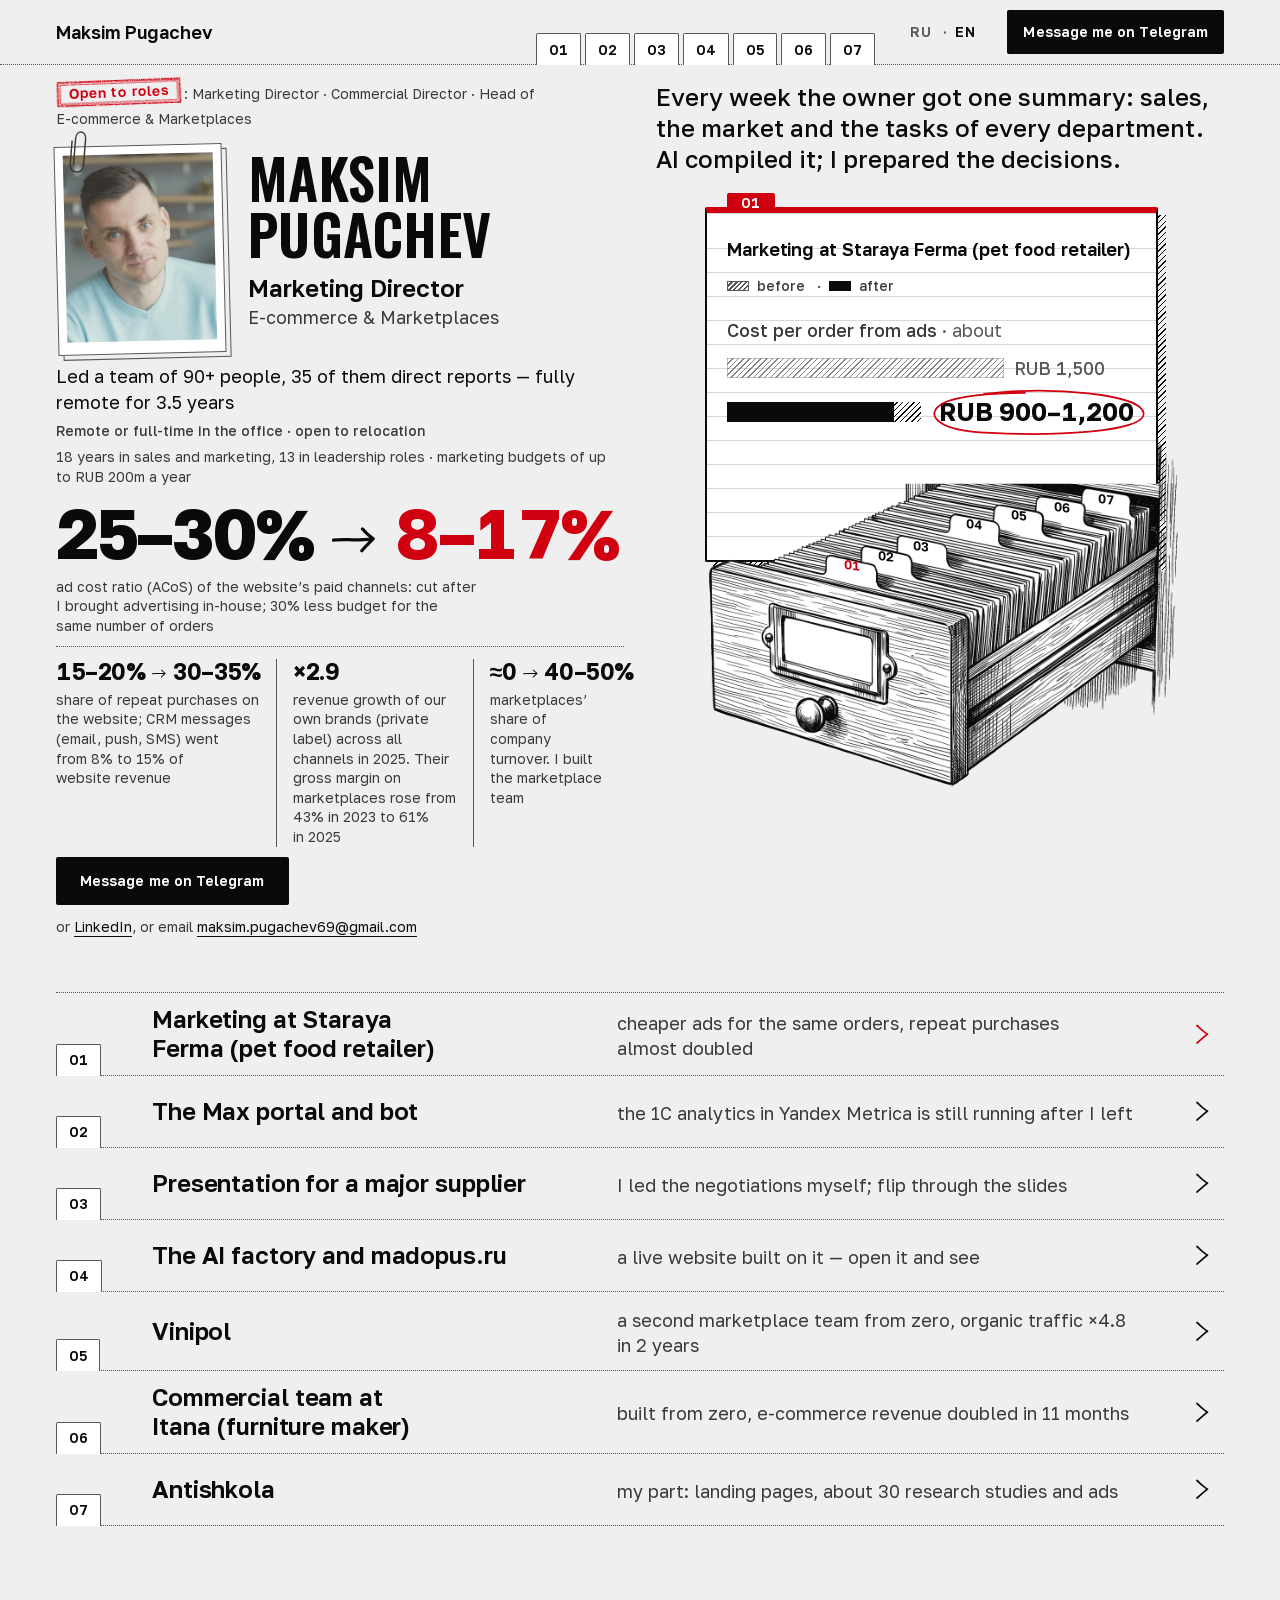
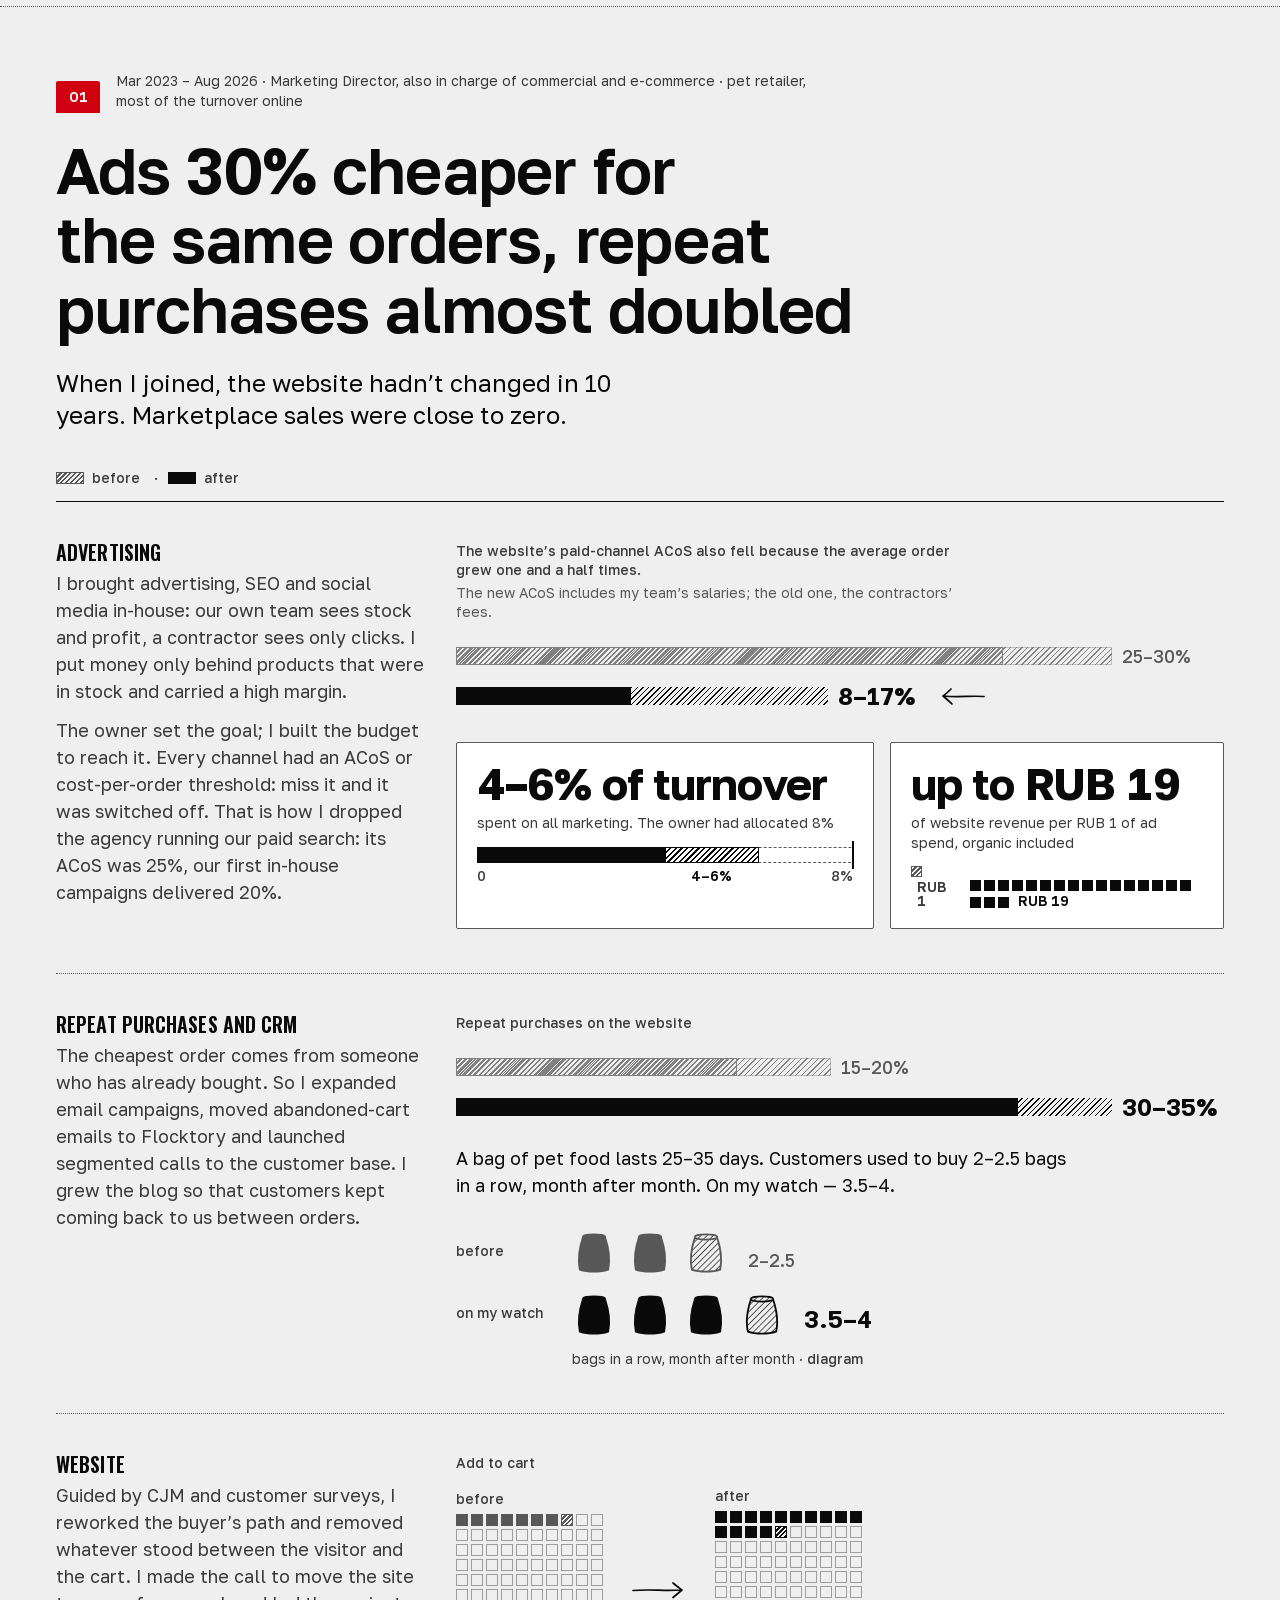
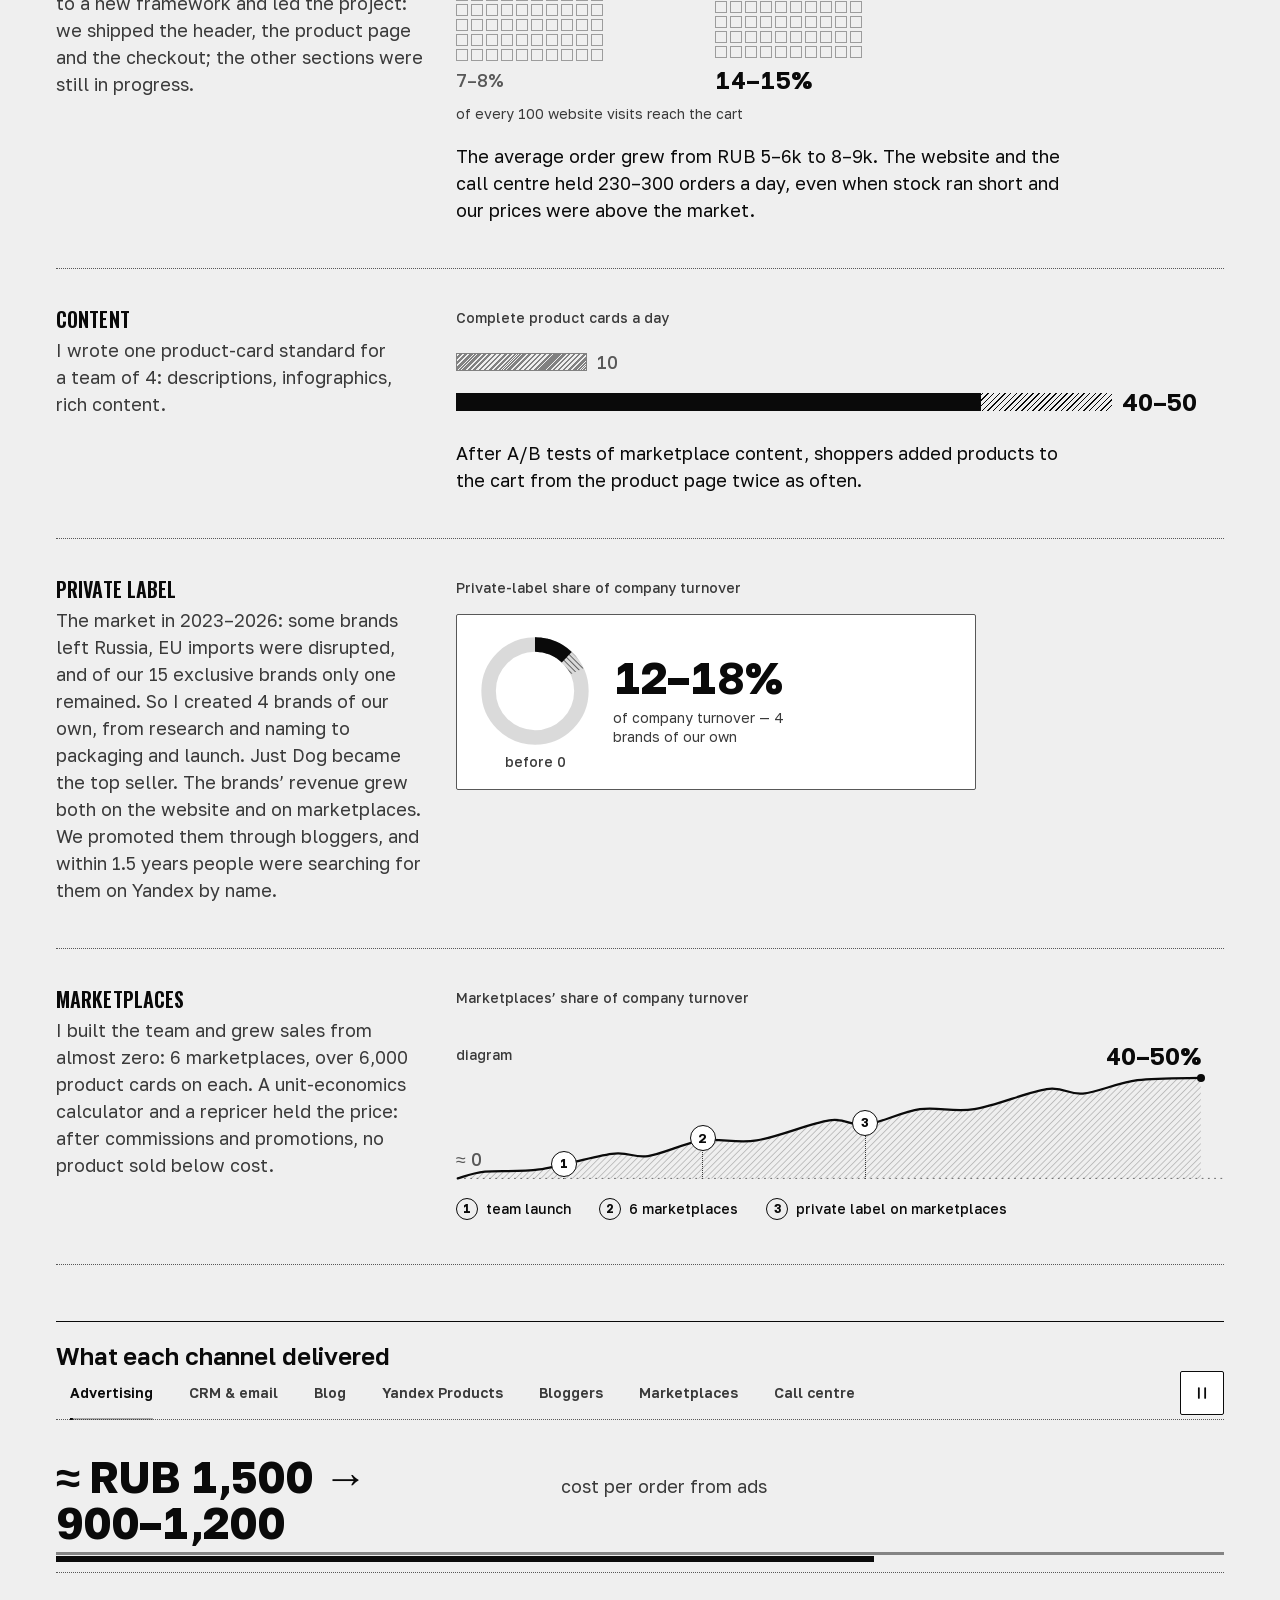
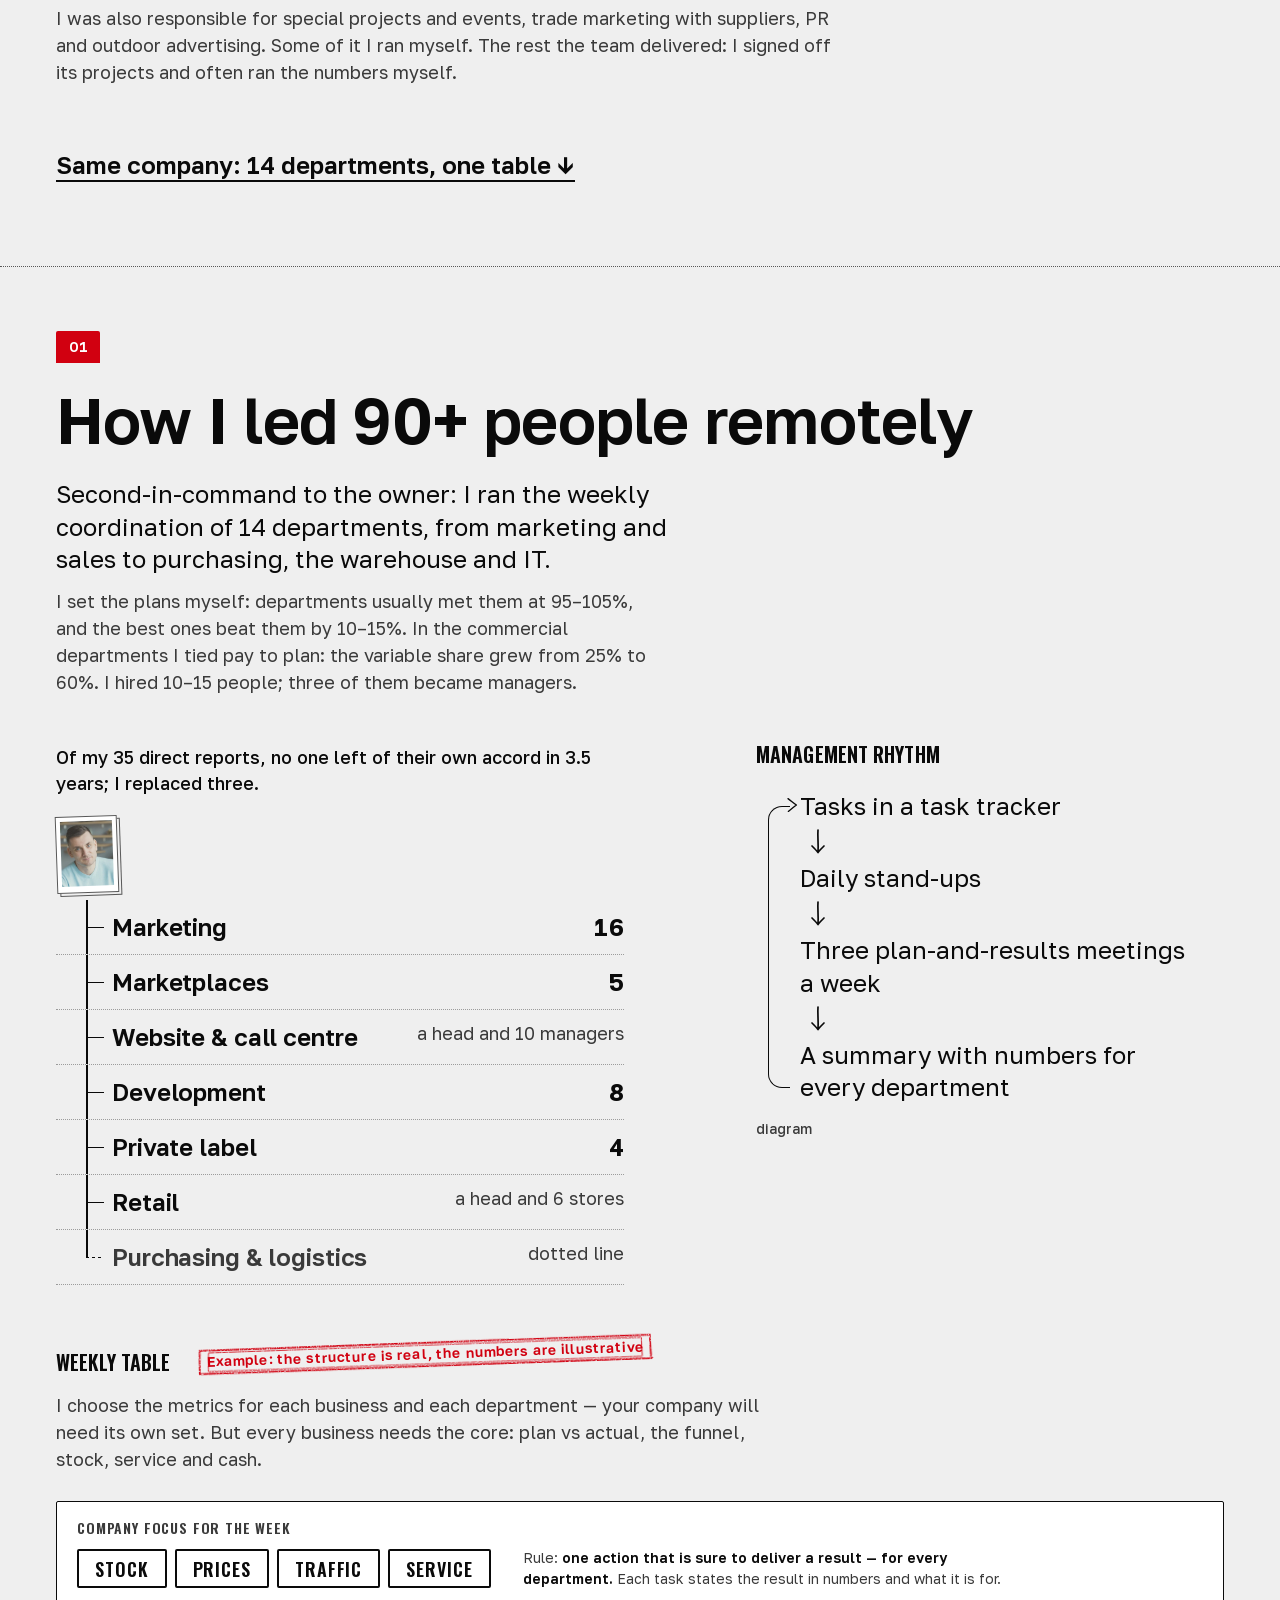
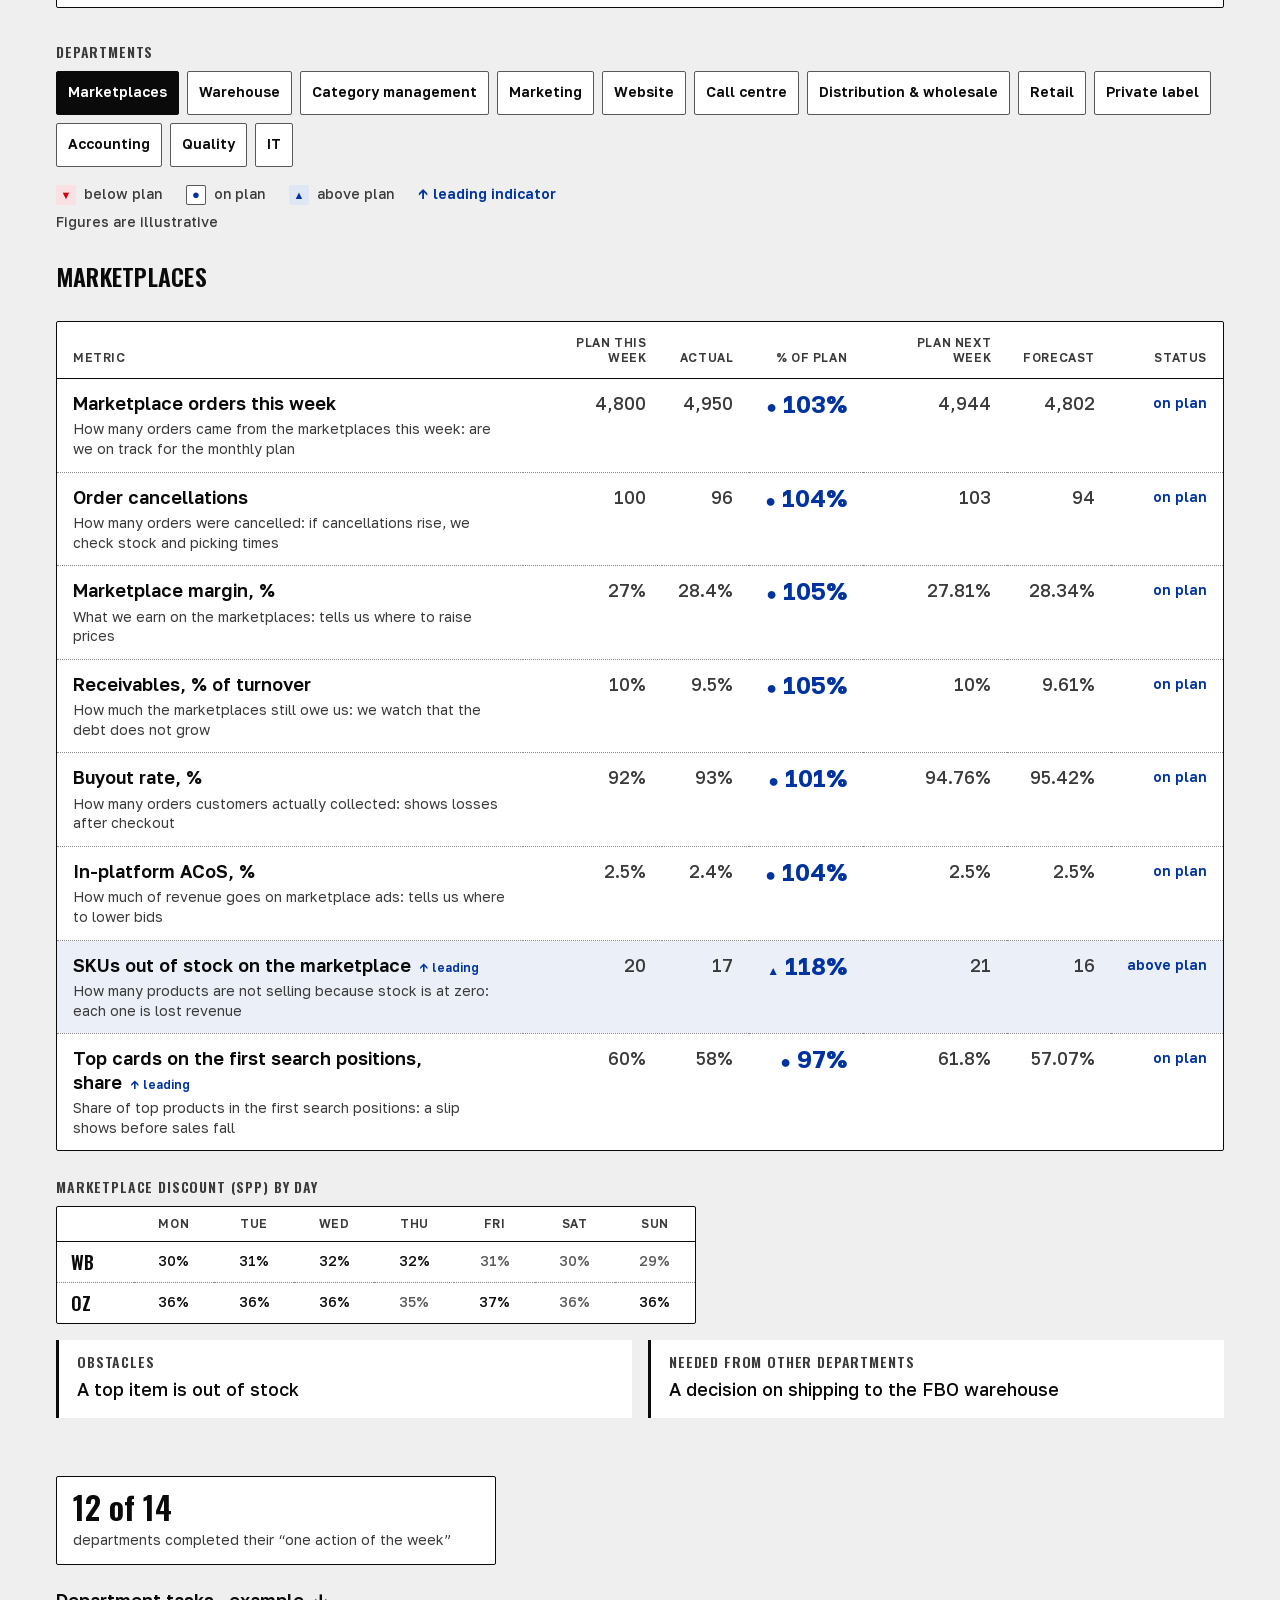
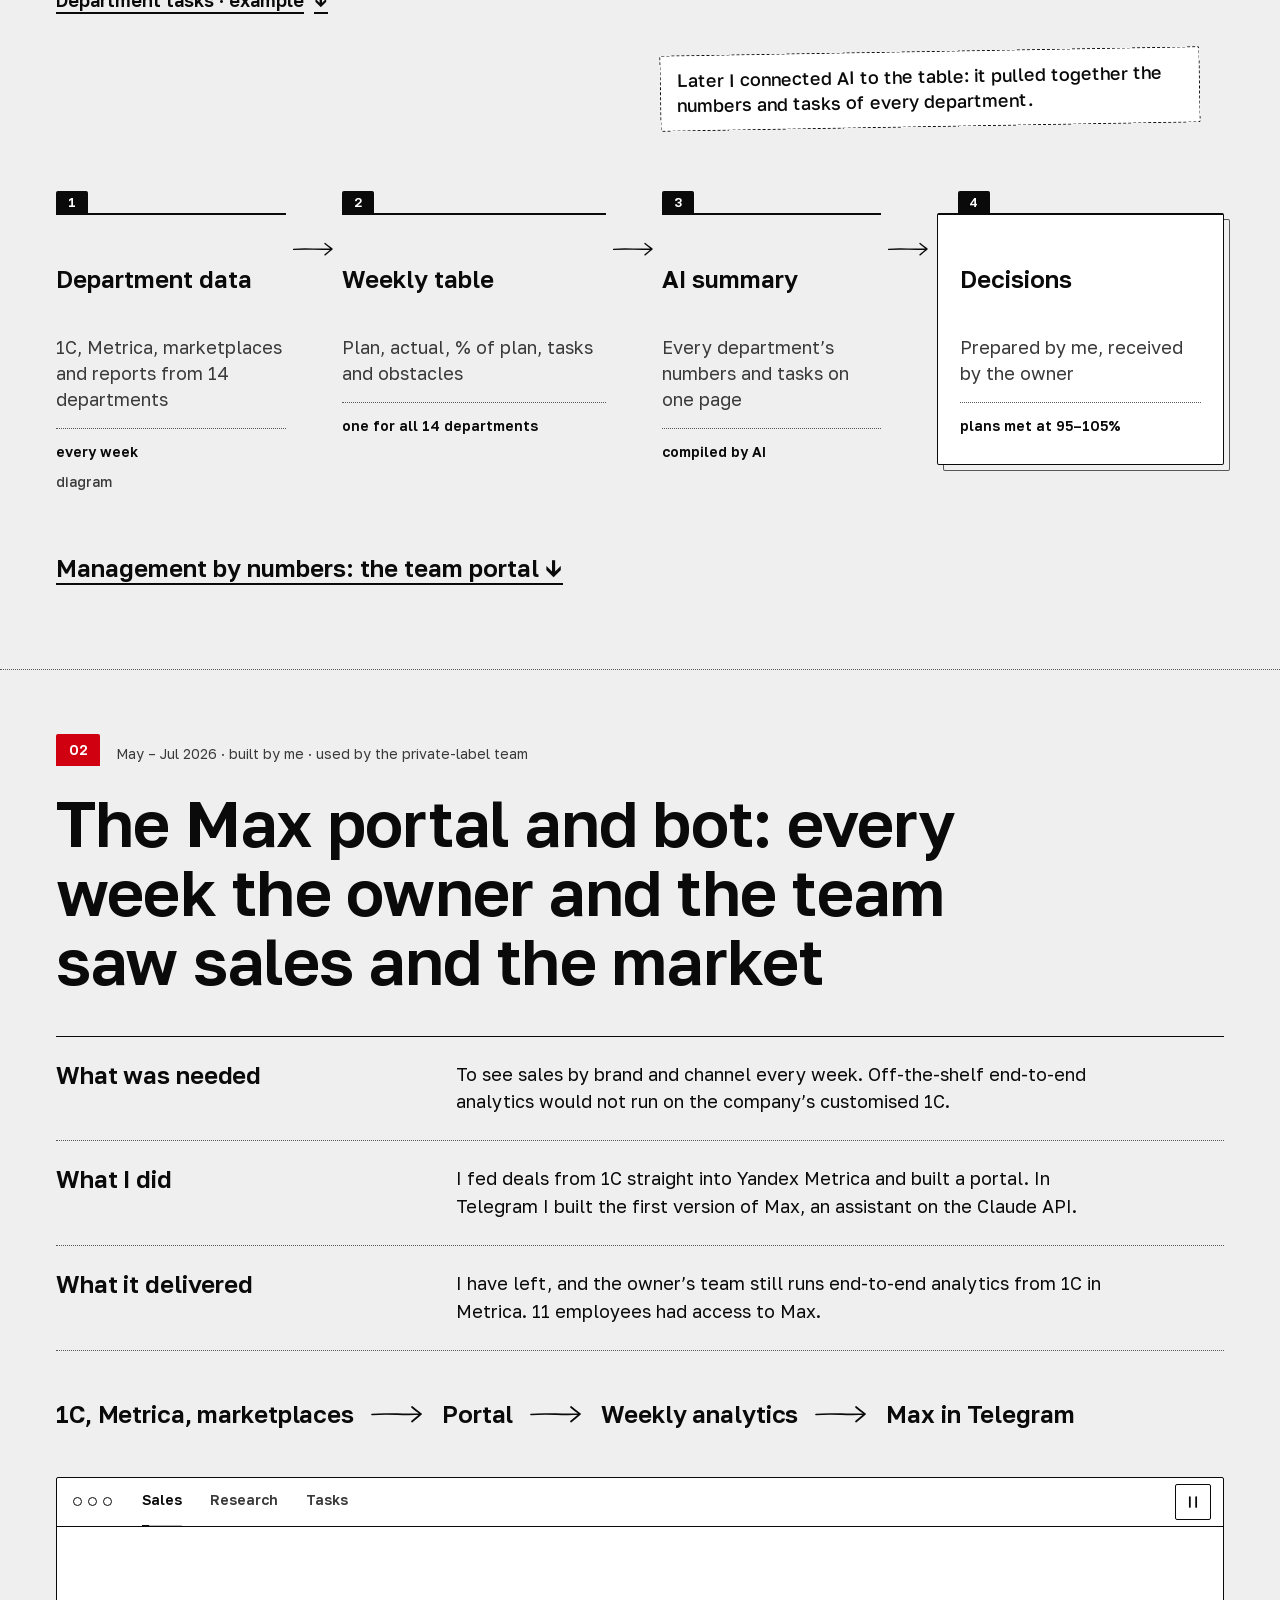
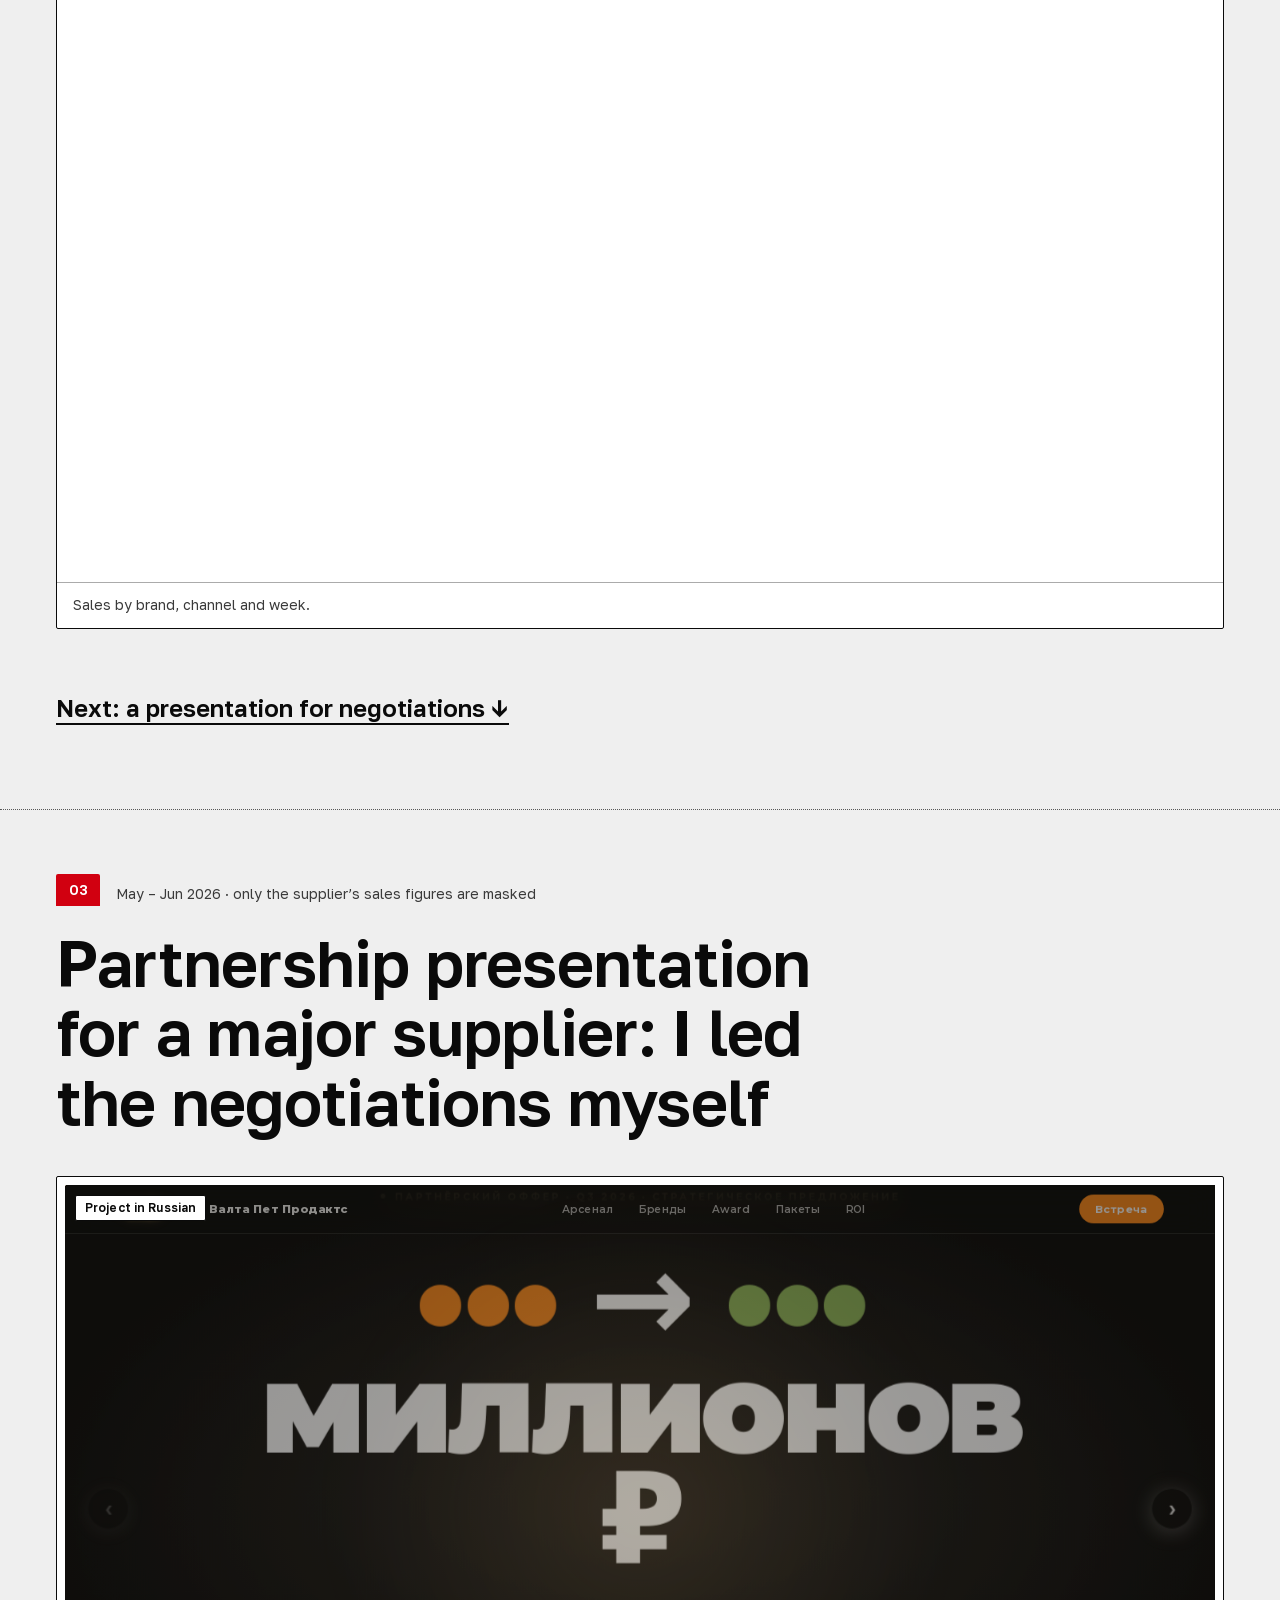
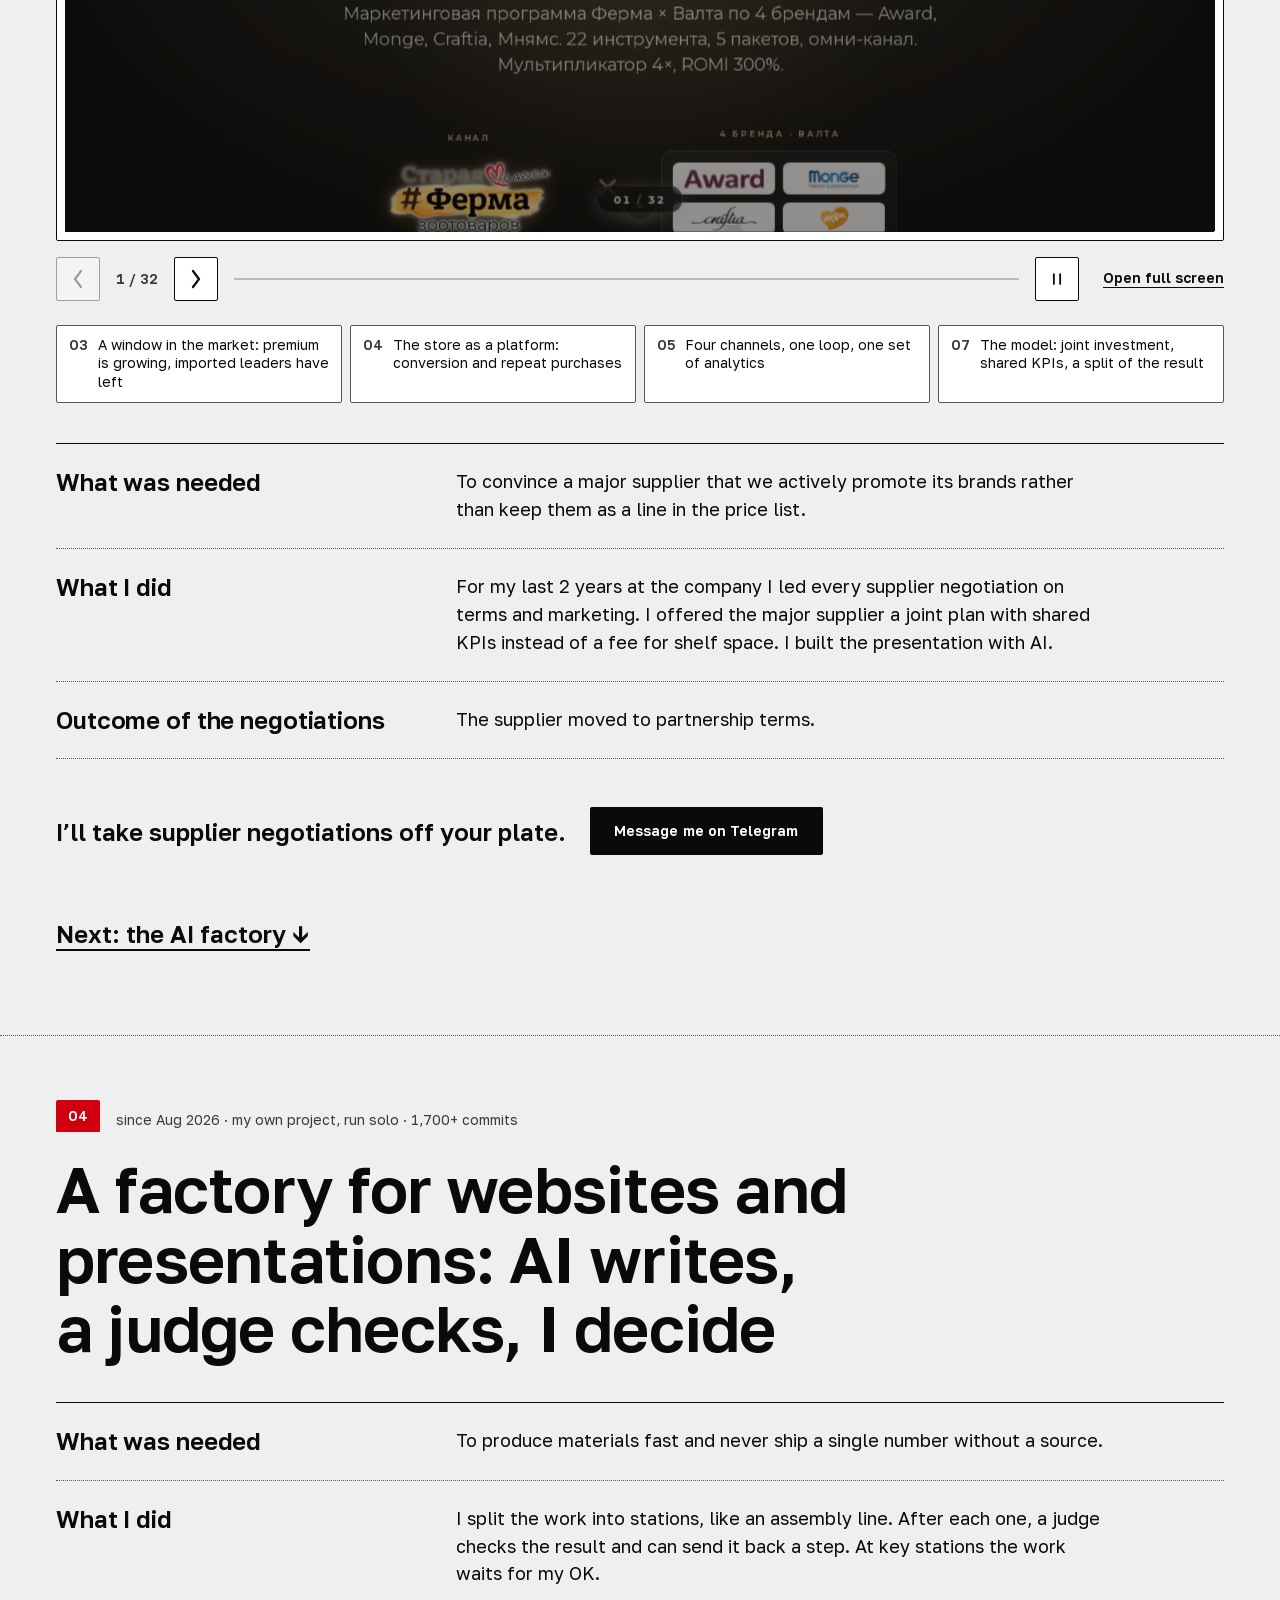
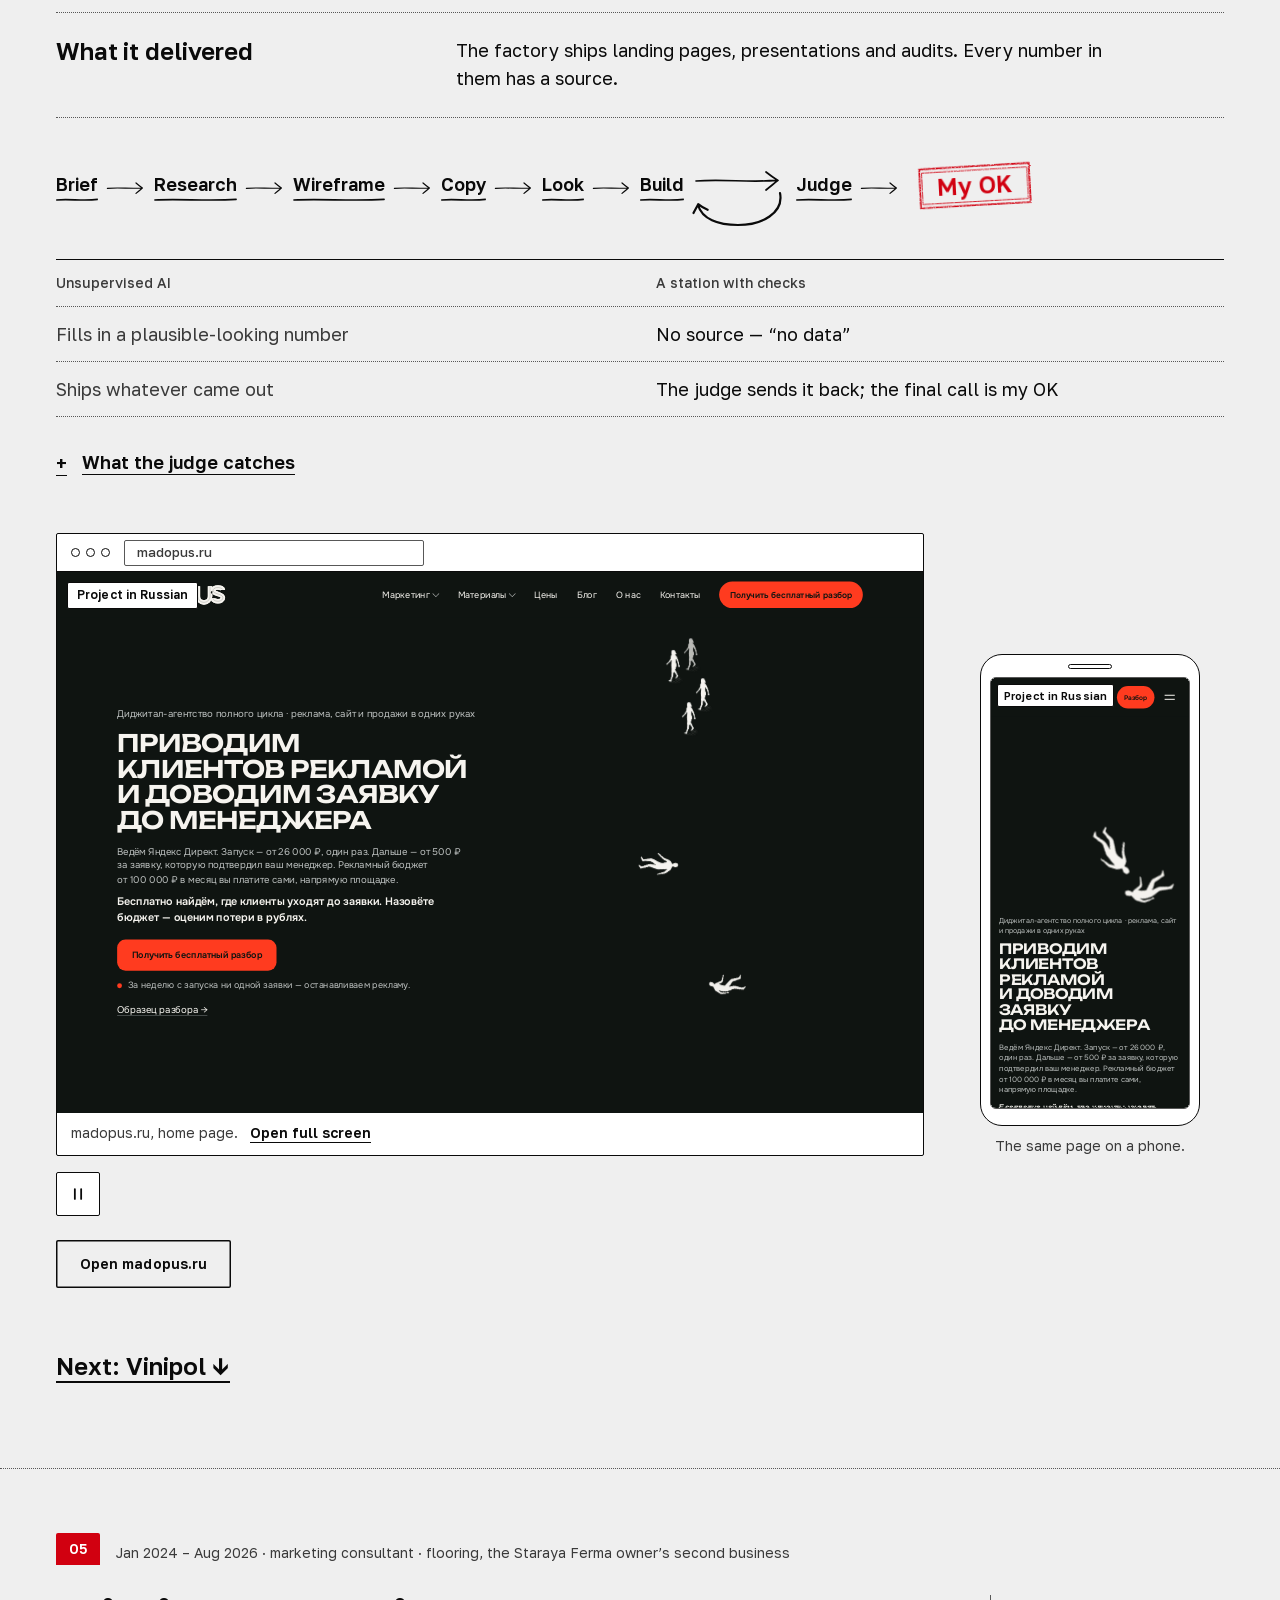
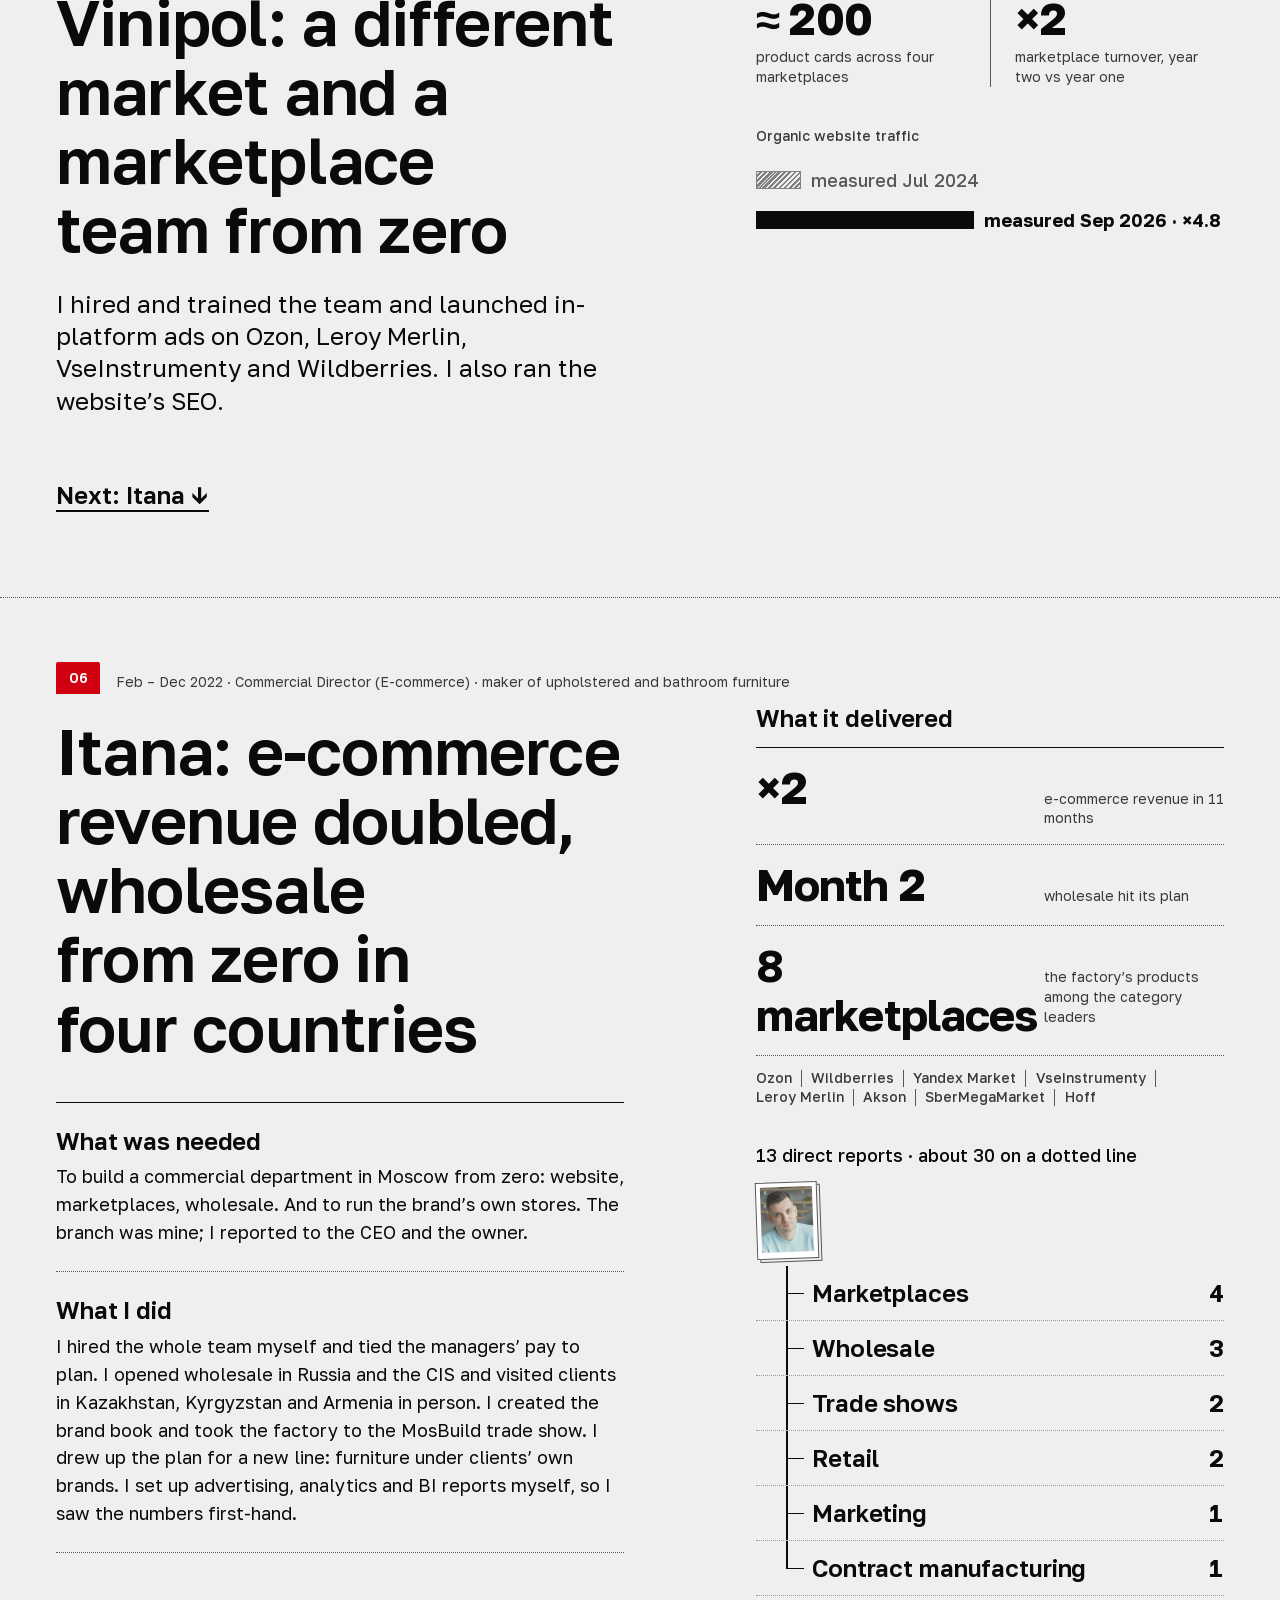
==== en/index.html @ 152501a0 "Itana as work 06 (card + section), drawer redrawn with 7 tabs, Antishkola 07; weekly table marked as" ====
<!doctype html>
<html lang="en">
<head>
<meta charset="utf-8">
<meta name="viewport" content="width=device-width, initial-scale=1">
<meta name="color-scheme" content="light dark">
<link rel="icon" href="/favicon.svg" type="image/svg+xml">
<title>Maksim Pugachev — Marketing Director. Selected work</title>
<link rel="canonical" href="https://maksimpugachev.com/en/">
<meta property="og:url" content="https://maksimpugachev.com/en/">
<meta name="description" content="Marketing director: cheaper ads for the same orders, repeat purchases almost doubled, own brands and marketplaces from zero. Seven projects and their results.">
<meta property="og:title" content="Maksim Pugachev — Marketing Director. Selected work">
<meta property="og:description" content="Marketing director: cheaper ads for the same orders, repeat purchases almost doubled, own brands and marketplaces from zero. Seven projects and their results.">
<meta property="og:type" content="profile">
<meta property="og:image" content="https://maksimpugachev.com/img/og-image.png">
<meta property="og:image:width" content="1200">
<meta property="og:image:height" content="630">
<meta name="twitter:card" content="summary_large_image">
<link rel="alternate" hreflang="ru" href="https://maksimpugachev.com/">
<link rel="alternate" hreflang="en" href="https://maksimpugachev.com/en/">
<link rel="alternate" hreflang="x-default" href="https://maksimpugachev.com/">
<meta property="og:locale" content="en_US">
<meta property="og:locale:alternate" content="ru_RU">
<script>document.documentElement.classList.add("js");if(!matchMedia("(prefers-reduced-motion: reduce)").matches)document.documentElement.classList.add("anim");setTimeout(function(){if(!document.documentElement.classList.contains("js-ok"))document.documentElement.classList.remove("anim")},4000);</script>
<link rel="preload" href="../fonts/Oswald-latin-500-700.woff2" as="font" type="font/woff2" crossorigin>
<link rel="preload" href="../fonts/GolosText-latin-400-700.woff2" as="font" type="font/woff2" crossorigin>
<link rel="stylesheet" href="../css/live.css">
<link rel="stylesheet" href="../css/site.css">
<script type="application/ld+json">{"@context": "https://schema.org", "@type": "Person", "name": "Maksim Pugachev", "jobTitle": "Marketing Director", "image": "https://maksimpugachev.com/img/maksim-color-672.jpg", "sameAs": ["https://t.me/MaksimPugachev", "https://www.linkedin.com/in/maksim-pugachev"]}</script>
<script>
(function(m,e,t,r,i,k,a){m[i]=m[i]||function(){(m[i].a=m[i].a||[]).push(arguments)};m[i].l=1*new Date();
for(var j=0;j<document.scripts.length;j++){if(document.scripts[j].src===r){return;}}
k=e.createElement(t),a=e.getElementsByTagName(t)[0],k.async=1,k.src=r,a.parentNode.insertBefore(k,a)})(window,document,"script","https://mc.yandex.ru/metrika/tag.js","ym");
ym(113771801,"init",{clickmap:true,trackLinks:true,accurateTrackBounce:true,webvisor:true});
document.addEventListener("click",function(e){var t=e.target.closest&&e.target.closest("[data-goal],.lang-a,.dtab,.rx");if(!t)return;
var g=t.getAttribute("data-goal")||(t.classList.contains("lang-a")?"lang-switch":"toc-click");try{ym(113771801,"reachGoal",g);}catch(_){}},true);
</script>
</head>
<body>
<noscript><div><img src="https://mc.yandex.ru/watch/113771801" style="position:absolute;left:-9999px;" alt=""></div></noscript>
<a class="skip" href="#main">Skip to content</a>
<svg width="0" height="0" style="position:absolute" aria-hidden="true" focusable="false"><defs><filter id="stamp-rough" x="-4%" y="-20%" width="108%" height="140%" color-interpolation-filters="sRGB"><feTurbulence type="fractalNoise" baseFrequency="0.04 0.3" numOctaves="2" seed="5" result="n1"/><feDisplacementMap in="SourceGraphic" in2="n1" scale="1.6" xChannelSelector="R" yChannelSelector="G" result="d"/><feTurbulence type="fractalNoise" baseFrequency="0.9" numOctaves="2" seed="11" result="n2"/><feColorMatrix in="n2" type="matrix" values="0 0 0 0 0  0 0 0 0 0  0 0 0 0 0  0 0 0 -2.6 2.25" result="holes"/><feComposite in="d" in2="holes" operator="in"/></filter><filter id="stamp-speck" x="0" y="0" width="100%" height="100%" color-interpolation-filters="sRGB"><feTurbulence type="fractalNoise" baseFrequency="1.1" numOctaves="1" seed="3" result="n"/><feColorMatrix in="n" type="matrix" values="0 0 0 0 0  0 0 0 0 0  0 0 0 0 0  0 0 0 -2.2 2.05" result="holes"/><feComposite in="SourceGraphic" in2="holes" operator="in"/></filter></defs></svg>
<header class="top"><div class="top-in"><a class="name" href="#hero">Maksim Pugachev</a><nav class="tabs" aria-label="Work"><a class="tab" href="#ferma" data-goal="toc-click">01<span class="tab-n">Marketing at Staraya Ferma (pet food retailer)</span></a><a class="tab" href="#stm" data-goal="toc-click">02<span class="tab-n">The Max portal and bot</span></a><a class="tab" href="#deck" data-goal="toc-click">03<span class="tab-n">Presentation for a major supplier</span></a><a class="tab" href="#factory" data-goal="toc-click">04<span class="tab-n">The AI factory and madopus.ru</span></a><a class="tab" href="#floor" data-goal="toc-click">05<span class="tab-n">Vinipol</span></a><a class="tab" href="#itana" data-goal="toc-click">06<span class="tab-n">Commercial team at Itana (furniture maker)</span></a><a class="tab" href="#antishkola" data-goal="toc-click">07<span class="tab-n">Antishkola</span></a></nav><nav class="lang" aria-label="Language"><a class="lang-a" href="../" hreflang="ru" lang="ru" data-lang="ru" aria-label="Русская версия">RU</a><span class="lang-d" aria-hidden="true">·</span><span class="lang-c" aria-current="true">EN</span></nav><a class="btn btn-sm" href="https://t.me/MaksimPugachev" data-goal="tg-click">Message me on Telegram</a></div></header>
<main id="main">
<div class="first">
<section id="hero" class="hero" aria-labelledby="h1" data-move="hero"><p class="cat"><span class="stamp"><svg viewBox="0 0 200 40" preserveAspectRatio="none" aria-hidden="true" focusable="false"><path class="st-o" d="M2.4 3.2 L197.6 2.3 L197.9 37.4 L2.1 37.9 Z" vector-effect="non-scaling-stroke"/><path class="st-i" d="M6.2 6.6 L193.9 5.9 L194.1 34.1 L5.9 34.6 Z" vector-effect="non-scaling-stroke"/></svg><span class="st-t">Open to roles</span></span>: Marketing Director · Commercial Director · Head of <span class="nw">E-commerce</span> &amp; Marketplaces</p><div class="id"><figure class="photo"><svg class="clip" viewBox="0 0 30 72" aria-hidden="true" focusable="false"><path d="M9 56 V17 C 9 3, 24 3, 24 17 V57 C 24 71, 4 70, 4 56 V21" fill="none" stroke="currentColor" stroke-width="2.2" stroke-linecap="round" stroke-linejoin="round"/></svg><picture><source type="image/webp" srcset="../img/maksim-color-336.webp 1x, ../img/maksim-color-672.webp 2x"><img src="../img/maksim-color-336.jpg" srcset="../img/maksim-color-336.jpg 1x, ../img/maksim-color-672.jpg 2x" width="176" height="217" alt="Maksim Pugachev"></picture></figure><div class="id-t"><h1 id="h1">Maksim Pugachev</h1><p class="role"><span class="r1">Marketing Director</span><span class="r2">E-commerce &amp; Marketplaces</span></p></div></div><div class="facts"><p class="team">Led a team of 90+ people, 35 of them direct reports — fully remote for 3.5 years</p><p class="place">Remote or full-time in the office · open to relocation</p><p class="exp">18 years in sales and marketing, 13 in leadership roles · marketing budgets of up to RUB 200m a year</p></div><dl class="figs" data-show="four figures: before → after"><div class="fig fig-0"><dt><span class="n"><span class="nw">25–30%</span> <span class="arr">→</span> <span class="to"><span class="nw">8–17</span>%</span></span></dt><dd>ad cost ratio (ACoS) of the website’s paid channels: cut after I brought advertising in-house; 30% less budget for the same number of orders</dd></div><div class="fig fig-1"><dt><span class="n"><span class="nw">15–20%</span> <span class="arr">→</span> <span class="nw">30–35</span>%</span></dt><dd>share of repeat purchases on the website; CRM messages (email, push, SMS) went from 8% to 15% of website revenue</dd></div><div class="fig fig-2"><dt><span class="n">×2.9</span></dt><dd>revenue growth of our own brands (private label) across all channels in 2025. Their gross margin on marketplaces rose from 43% in 2023 to 61% in 2025</dd></div><div class="fig fig-3"><dt><span class="n"><span class="nw">≈0</span> <span class="arr">→</span> <span class="nw">40–50</span>%</span></dt><dd>marketplaces’ share of company turnover. I built the marketplace team</dd></div></dl><p class="cta"><a class="btn" href="https://t.me/MaksimPugachev" data-goal="tg-click">Message me on Telegram</a><span class="mail">or <a href="https://www.linkedin.com/in/maksim-pugachev" data-goal="li-click" rel="me">LinkedIn</a>, or email <a href="mailto:maksim.pugachev69@gmail.com" data-goal="mail-click">maksim.pugachev69@gmail.com</a></span></p></section>
<section id="toc" class="toc" aria-labelledby="thesis" data-key-image data-move="toc"><p id="thesis" class="thesis">Every week the owner got one summary: sales, the market and the tasks of every department. AI compiled it; I prepared the decisions.</p><div class="stagewrap"><div class="stage" id="stage"><div class="cam" id="cam"><div class="pulls"><div class="card is-up is-open" id="card-1" data-card="1"><div class="sh"></div><div class="paper"><span class="ctab">01</span><div class="face"><a class="ct" href="#ferma" data-goal="toc-click">Marketing at Staraya Ferma (pet food retailer)</a><p class="key key-card"><span class="k k-was">before</span> · <span class="k k-now">after</span></p></div><div class="bars bars-one"><div class="br"><p class="bl">Cost per order from ads <span class="bl-q">· about</span></p><div class="trk trk-was"><i class="b b-was" style="--w:100%"></i><b class="v v-was" style="--w:100%">RUB <span class="nw">1,500</span></b></div><div class="trk trk-now"><i class="b b-now" data-from="1.43" style="--w:70%"><i class="sd" style="width:85.71%"></i></i><b class="v v-now" style="--w:70%"><span class="circ-w">RUB <span class="nw">900–1,200</span><svg class="circ" viewBox="0 0 190 44" preserveAspectRatio="none" aria-hidden="true" focusable="false"><path class="mk mk-ring" pathLength="1" vector-effect="non-scaling-stroke" d="M51.8 6 C 107.1 -1, 181.4 6, 183.1 23 C 184.8 40, 107.1 44, 48.4 40 C 10.4 37, 1.7 22, 20.7 13 C 41.5 4, 107.1 2, 169.3 10"/></svg></span></b></div></div></div></div></div><div class="card" id="card-2" data-card="2"><div class="sh"></div><div class="paper"><span class="ctab">02</span><div class="face"><a class="ct" href="#stm" data-goal="toc-click">The Max portal and bot</a></div><div class="proof"><picture><source type="image/webp" srcset="../img/stm-sales-880.webp 880w, ../img/stm-sales-1760.webp 1760w" sizes="(min-width:1200px) 560px, 92vw"><img width="880" height="550" src="../img/stm-sales-880.jpg" srcset="../img/stm-sales-880.jpg 880w, ../img/stm-sales-1760.jpg 1760w" sizes="(min-width:1200px) 560px, 92vw" alt="Sales by brand, channel and week." loading="lazy" decoding="async"></picture></div></div></div><div class="card" id="card-3" data-card="3"><div class="sh"></div><div class="paper"><span class="ctab">03</span><div class="face"><a class="ct" href="#deck" data-goal="toc-click">Presentation for a major supplier</a></div><div class="proof"><picture><source type="image/webp" srcset="../img/deck-4-880.webp 880w, ../img/deck-4-1760.webp 1760w" sizes="(min-width:1200px) 560px, 92vw"><img width="880" height="471" src="../img/deck-4-880.jpg" srcset="../img/deck-4-880.jpg 880w, ../img/deck-4-1760.jpg 1760w" sizes="(min-width:1200px) 560px, 92vw" alt="Slide from the partnership presentation" loading="lazy" decoding="async"></picture></div></div></div><div class="card" id="card-4" data-card="4"><div class="sh"></div><div class="paper"><span class="ctab">04</span><div class="face"><a class="ct" href="#factory" data-goal="toc-click">The AI factory and madopus.ru</a></div><div class="proof"><picture><source type="image/webp" srcset="../img/madopus-home-880.webp 880w, ../img/madopus-home-1400.webp 1400w" sizes="(min-width:1200px) 560px, 92vw"><img width="880" height="550" src="../img/madopus-home-880.jpg" srcset="../img/madopus-home-880.jpg 880w, ../img/madopus-home-1400.jpg 1400w" sizes="(min-width:1200px) 560px, 92vw" alt="madopus.ru, home page." loading="lazy" decoding="async"></picture></div></div></div><div class="card" id="card-5" data-card="5"><div class="sh"></div><div class="paper"><span class="ctab">05</span><div class="face"><a class="ct" href="#floor" data-goal="toc-click">Vinipol</a></div><div class="proof proof-big"><p class="big" aria-label="×4.8"><span>×4.8</span></p><p class="bigb">organic website traffic in 2 years</p></div></div></div><div class="card" id="card-6" data-card="6"><div class="sh"></div><div class="paper"><span class="ctab">06</span><div class="face"><a class="ct" href="#itana" data-goal="toc-click">Commercial team at Itana (furniture maker)</a></div><div class="proof proof-big proof-3"><p class="big" aria-label="×2"><span>×2</span></p><p class="bigb"><span class="nw"><span class="nw">e-commerce</span></span> revenue in 11 months</p><dl class="p3"><div><dt>13</dt><dd>people on the team, every one my hire</dd></div><div><dt>4 countries</dt><dd>wholesale from zero</dd></div></dl></div></div></div><div class="card" id="card-7" data-card="7"><div class="sh"></div><div class="paper"><span class="ctab">07</span><div class="face"><a class="ct" href="#antishkola" data-goal="toc-click">Antishkola</a></div><div class="proof"><picture><source type="image/webp" srcset="../img/anti-professiya-660.webp 660w, ../img/anti-professiya-1320.webp 1320w" sizes="(min-width:1200px) 560px, 92vw"><img width="660" height="318" src="../img/anti-professiya-660.jpg" srcset="../img/anti-professiya-660.jpg 660w, ../img/anti-professiya-1320.jpg 1320w" sizes="(min-width:1200px) 560px, 92vw" alt="The “English for Professions” page of the Antishkola online school" loading="lazy" decoding="async"></picture></div></div></div></div><div class="draw"><div class="drawin"><div class="artimg" id="artimg"><picture><source media="(prefers-color-scheme: dark)" type="image/webp" srcset="../img/drawing/kartoteka7-full-dark-1296.webp"><source type="image/webp" srcset="../img/drawing/kartoteka7-full-1296.webp"><img src="../img/drawing/kartoteka7-full.png" width="2400" height="1792" alt="Card file of work: seven cards in a drawer" decoding="async"></picture></div><div class="artfront" id="artfront"><picture><source media="(prefers-color-scheme: dark)" type="image/webp" srcset="../img/drawing/kartoteka7-full-dark-1296.webp"><source type="image/webp" srcset="../img/drawing/kartoteka7-full-1296.webp"><img src="../img/drawing/kartoteka7-full.png" width="2400" height="1792" alt="" decoding="async"></picture></div><div class="dtabs"><button class="dtab" type="button" data-k="0" aria-expanded="true" aria-controls="card-1" aria-label="01 · Marketing at Staraya Ferma (pet food retailer)" title="Marketing at Staraya Ferma (pet food retailer)" style="left:30.0%;top:38.4%;width:8.7%;height:4.3%"><span>01</span></button><button class="dtab" type="button" data-k="1" aria-expanded="false" aria-controls="card-2" aria-label="02 · The Max portal and bot" title="The Max portal and bot" style="left:36.0%;top:36.4%;width:8.7%;height:4.3%"><span>02</span></button><button class="dtab" type="button" data-k="2" aria-expanded="false" aria-controls="card-3" aria-label="03 · Presentation for a major supplier" title="Presentation for a major supplier" style="left:42.3%;top:33.8%;width:8.7%;height:4.3%"><span>03</span></button><button class="dtab" type="button" data-k="3" aria-expanded="false" aria-controls="card-4" aria-label="04 · The AI factory and madopus.ru" title="The AI factory and madopus.ru" style="left:51.7%;top:28.7%;width:8.7%;height:4.3%"><span>04</span></button><button class="dtab" type="button" data-k="4" aria-expanded="false" aria-controls="card-5" aria-label="05 · Vinipol" title="Vinipol" style="left:59.8%;top:26.4%;width:8.7%;height:4.3%"><span>05</span></button><button class="dtab" type="button" data-k="5" aria-expanded="false" aria-controls="card-6" aria-label="06 · Commercial team at Itana" title="Commercial team at Itana (furniture maker)" style="left:67.4%;top:24.5%;width:8.7%;height:4.3%"><span>06</span></button><button class="dtab" type="button" data-k="6" aria-expanded="false" aria-controls="card-7" aria-label="07 · Antishkola" title="Antishkola" style="left:75.3%;top:22.6%;width:8.7%;height:4.3%"><span>07</span></button></div></div></div><svg class="nib" id="nib" viewBox="0 0 26 26" aria-hidden="true" focusable="false"><path d="M3 24 L9 14 L21 2 L24 5 L12 17 Z M3 24 L7 23 L9 14" fill="currentColor" stroke="currentColor" stroke-width="1.2" stroke-linejoin="round"/></svg></div></div></div></section>
</div>
<nav id="list" class="list" aria-label="List of work"><ol><li class="row"><span class="rnum">01</span><a class="rt" href="#ferma" data-goal="toc-click">Marketing at Staraya Ferma (pet food retailer)</a><span class="rr">cheaper ads for the same orders, repeat purchases almost doubled</span><button class="rx" type="button" data-k="0" aria-expanded="true" aria-controls="card-1" aria-label="Work 01"><svg viewBox="0 0 24 24" aria-hidden="true" focusable="false"><path d="M7 3.5 C 12 8, 16 12, 17.5 12 C 16 13, 12 17, 7 21" fill="none" stroke="currentColor" stroke-width="1.7" stroke-linecap="round" stroke-linejoin="round"/></svg></button></li><li class="row"><span class="rnum">02</span><a class="rt" href="#stm" data-goal="toc-click">The Max portal and bot</a><span class="rr">the 1C analytics in Yandex Metrica is still running after I left</span><button class="rx" type="button" data-k="1" aria-expanded="false" aria-controls="card-2" aria-label="Work 02"><svg viewBox="0 0 24 24" aria-hidden="true" focusable="false"><path d="M7 3.5 C 12 8, 16 12, 17.5 12 C 16 13, 12 17, 7 21" fill="none" stroke="currentColor" stroke-width="1.7" stroke-linecap="round" stroke-linejoin="round"/></svg></button></li><li class="row"><span class="rnum">03</span><a class="rt" href="#deck" data-goal="toc-click">Presentation for a major supplier</a><span class="rr">I led the negotiations myself; flip through the slides</span><button class="rx" type="button" data-k="2" aria-expanded="false" aria-controls="card-3" aria-label="Work 03"><svg viewBox="0 0 24 24" aria-hidden="true" focusable="false"><path d="M7 3.5 C 12 8, 16 12, 17.5 12 C 16 13, 12 17, 7 21" fill="none" stroke="currentColor" stroke-width="1.7" stroke-linecap="round" stroke-linejoin="round"/></svg></button></li><li class="row"><span class="rnum">04</span><a class="rt" href="#factory" data-goal="toc-click">The AI factory and madopus.ru</a><span class="rr">a live website built on it — open it and see</span><button class="rx" type="button" data-k="3" aria-expanded="false" aria-controls="card-4" aria-label="Work 04"><svg viewBox="0 0 24 24" aria-hidden="true" focusable="false"><path d="M7 3.5 C 12 8, 16 12, 17.5 12 C 16 13, 12 17, 7 21" fill="none" stroke="currentColor" stroke-width="1.7" stroke-linecap="round" stroke-linejoin="round"/></svg></button></li><li class="row"><span class="rnum">05</span><a class="rt" href="#floor" data-goal="toc-click">Vinipol</a><span class="rr">a second marketplace team from zero, organic traffic ×4.8 in 2 years</span><button class="rx" type="button" data-k="4" aria-expanded="false" aria-controls="card-5" aria-label="Work 05"><svg viewBox="0 0 24 24" aria-hidden="true" focusable="false"><path d="M7 3.5 C 12 8, 16 12, 17.5 12 C 16 13, 12 17, 7 21" fill="none" stroke="currentColor" stroke-width="1.7" stroke-linecap="round" stroke-linejoin="round"/></svg></button></li><li class="row"><span class="rnum">06</span><a class="rt" href="#itana" data-goal="toc-click">Commercial team at Itana (furniture maker)</a><span class="rr">built from zero, <span class="nw">e-commerce</span> revenue doubled in 11 months</span><button class="rx" type="button" data-k="5" aria-expanded="false" aria-controls="card-6" aria-label="Work 06"><svg viewBox="0 0 24 24" aria-hidden="true" focusable="false"><path d="M7 3.5 C 12 8, 16 12, 17.5 12 C 16 13, 12 17, 7 21" fill="none" stroke="currentColor" stroke-width="1.7" stroke-linecap="round" stroke-linejoin="round"/></svg></button></li><li class="row"><span class="rnum">07</span><a class="rt" href="#antishkola" data-goal="toc-click">Antishkola</a><span class="rr">my part: landing pages, about 30 research studies and ads</span><button class="rx" type="button" data-k="6" aria-expanded="false" aria-controls="card-7" aria-label="Work 07"><svg viewBox="0 0 24 24" aria-hidden="true" focusable="false"><path d="M7 3.5 C 12 8, 16 12, 17.5 12 C 16 13, 12 17, 7 21" fill="none" stroke="currentColor" stroke-width="1.7" stroke-linecap="round" stroke-linejoin="round"/></svg></button></li></ol></nav>
<section id="ferma" class="ferma" aria-labelledby="h2-ferma" data-move="ferma"><div class="ferma-in"><p class="meta"><span class="mtab">01</span><span class="mt">Mar 2023 – Aug 2026 · Marketing Director, also in charge of commercial and <span class="nw"><span class="nw">e-commerce</span></span> · pet retailer, most of the turnover online</span></p><h2 id="h2-ferma">Ads 30% cheaper for the same orders, repeat purchases almost doubled</h2><p class="sit">When I joined, the website hadn’t changed in 10 years. Marketplace sales were close to zero.</p><p class="key"><span class="k k-was">before</span> · <span class="k k-now">after</span></p><ol class="levers"><li class="lv lv-1" data-kind="pair"><div class="lv-l"><h3 class="lv-n">Advertising</h3><p class="lv-d">I brought advertising, SEO and social media in-house: our own team sees stock and profit, a contractor sees only clicks. I put money only behind products that were in stock and carried a high margin.</p><p class="lv-d">The owner set the goal; I built the budget to reach it. Every channel had an ACoS or cost-per-order threshold: miss it and it was switched off. That is how I dropped the agency running our paid search: its ACoS was 25%, our first in-house campaigns delivered 20%.</p></div><div class="lv-r"><p class="lv-c">The website’s paid-channel ACoS also fell because the average order grew one and a half times. <span class="lv-cq">The new ACoS includes my team’s salaries; the old one, the contractors’ fees.</span></p><div class="viz" data-show="bars: before → after"><div class="trk trk-was"><i class="b b-was" style="--w:100%"><i class="sd" style="width:83.33%"></i></i><b class="v v-was" style="--w:100%"><span class="nw">25–30</span>%</b></div><div class="trk trk-now"><i class="b b-now" data-from="1.76" style="--w:56.67%"><i class="sd" style="width:47.06%"></i></i><b class="v v-now" style="--w:56.67%"><span class="nw">8–17</span>%</b></div><svg class="pen-l" viewBox="0 0 48 22" aria-hidden="true" focusable="false"><path class="mk" pathLength="1" d="M46 11.5 C 34 10.5, 20 12.5, 5 11 M 13 4 C 10 7, 8 9, 5 11 C 8 13.5, 11 16, 14 19"/></svg></div><div class="tiles" data-tiles><div class="tile" data-show="tile: marketing budget"><dl class="stat1"><dt><span class="nw">4–6%</span> of turnover</dt><dd>spent on all marketing. The owner had allocated 8%</dd></dl><div class="mini sc" aria-hidden="true"><div class="sc-t"><i class="sc-a"></i><i class="sc-s" style="--w:50%"></i><i class="sc-h" style="--x:50%;--w:25%"></i><i class="sc-m"></i></div><div class="sc-ax"><span>0</span><span class="sc-ax-s" style="--x:62.5%">4–6%</span><span>8%</span></div></div></div><div class="tile" data-show="tile: revenue per ruble of ads"><dl class="stat1 stat1-n"><dt>up to <span class="nw">RUB 19</span></dt><dd>of website revenue per RUB 1 of ad spend, organic included</dd></dl><div class="mini rub" aria-hidden="true"><span class="rub-1"><i></i><b>RUB 1</b></span><span class="rub-19"><i></i><i></i><i></i><i></i><i></i><i></i><i></i><i></i><i></i><i></i><i></i><i></i><i></i><i></i><i></i><i></i><i></i><i></i><i></i><b>RUB 19</b></span></div></div></div></div></li><li class="lv lv-2" data-kind="pair"><div class="lv-l"><h3 class="lv-n">Repeat purchases and CRM</h3><p class="lv-d">The cheapest order comes from someone who has already bought. So I expanded email campaigns, moved abandoned-cart emails to Flocktory and launched segmented calls to the customer base. I grew the blog so that customers kept coming back to us between orders.</p></div><div class="lv-r"><p class="lv-c">Repeat purchases on the website</p><div class="viz" data-show="bars: before → after"><div class="trk trk-was"><i class="b b-was" style="--w:57.14%"><i class="sd" style="width:75%"></i></i><b class="v v-was" style="--w:57.14%"><span class="nw">15–20</span>%</b></div><div class="trk trk-now"><i class="b b-now" data-from="0.57" style="--w:100%"><i class="sd" style="width:85.71%"></i></i><b class="v v-now" style="--w:100%"><span class="nw">30–35</span>%</b></div></div><p class="lv-m">A bag of pet food lasts <span class="nw">25–35</span> days. Customers used to buy <span class="nw">2–2.5</span> bags in a row, month after month. On my watch — <span class="nw">3.5–4</span>.</p><figure class="ret" data-ret data-show="diagram: bag after bag" aria-label="Diagram: customers used to buy 2–2.5 bags in a row; on my watch, 3.5–4"><div class="ret-r ret-r-was" aria-hidden="true"><span class="ret-k">before</span><span class="bags"><svg class="bg" viewBox="0 0 40 44" aria-hidden="true" focusable="false"><path class="bg-f" d="M10 9 C 9 6, 31 6, 30 9 C 33 18, 35 30, 33 39 C 26 41.5, 14 41.5, 7 39 C 5 30, 7 18, 10 9 Z"/><path class="mk" pathLength="1" d="M10 9 C 9 6, 31 6, 30 9 C 33 18, 35 30, 33 39 C 26 41.5, 14 41.5, 7 39 C 5 30, 7 18, 10 9 Z M 11 10.5 C 17 12, 23 12, 29 10.5"/></svg><svg class="bg" viewBox="0 0 40 44" aria-hidden="true" focusable="false"><path class="bg-f" d="M10 9 C 9 6, 31 6, 30 9 C 33 18, 35 30, 33 39 C 26 41.5, 14 41.5, 7 39 C 5 30, 7 18, 10 9 Z"/><path class="mk" pathLength="1" d="M10 9 C 9 6, 31 6, 30 9 C 33 18, 35 30, 33 39 C 26 41.5, 14 41.5, 7 39 C 5 30, 7 18, 10 9 Z M 11 10.5 C 17 12, 23 12, 29 10.5"/></svg><svg class="bg bg-r" viewBox="0 0 40 44" aria-hidden="true" focusable="false"><path class="bg-f" d="M10 9 C 9 6, 31 6, 30 9 C 33 18, 35 30, 33 39 C 26 41.5, 14 41.5, 7 39 C 5 30, 7 18, 10 9 Z"/><path class="mk" pathLength="1" d="M10 9 C 9 6, 31 6, 30 9 C 33 18, 35 30, 33 39 C 26 41.5, 14 41.5, 7 39 C 5 30, 7 18, 10 9 Z M 11 10.5 C 17 12, 23 12, 29 10.5"/></svg></span><b class="ret-v">2–2.5</b></div><div class="ret-r ret-r-now" aria-hidden="true"><span class="ret-k">on my watch</span><span class="bags"><svg class="bg" viewBox="0 0 40 44" aria-hidden="true" focusable="false"><path class="bg-f" d="M10 9 C 9 6, 31 6, 30 9 C 33 18, 35 30, 33 39 C 26 41.5, 14 41.5, 7 39 C 5 30, 7 18, 10 9 Z"/><path class="mk" pathLength="1" d="M10 9 C 9 6, 31 6, 30 9 C 33 18, 35 30, 33 39 C 26 41.5, 14 41.5, 7 39 C 5 30, 7 18, 10 9 Z M 11 10.5 C 17 12, 23 12, 29 10.5"/></svg><svg class="bg" viewBox="0 0 40 44" aria-hidden="true" focusable="false"><path class="bg-f" d="M10 9 C 9 6, 31 6, 30 9 C 33 18, 35 30, 33 39 C 26 41.5, 14 41.5, 7 39 C 5 30, 7 18, 10 9 Z"/><path class="mk" pathLength="1" d="M10 9 C 9 6, 31 6, 30 9 C 33 18, 35 30, 33 39 C 26 41.5, 14 41.5, 7 39 C 5 30, 7 18, 10 9 Z M 11 10.5 C 17 12, 23 12, 29 10.5"/></svg><svg class="bg" viewBox="0 0 40 44" aria-hidden="true" focusable="false"><path class="bg-f" d="M10 9 C 9 6, 31 6, 30 9 C 33 18, 35 30, 33 39 C 26 41.5, 14 41.5, 7 39 C 5 30, 7 18, 10 9 Z"/><path class="mk" pathLength="1" d="M10 9 C 9 6, 31 6, 30 9 C 33 18, 35 30, 33 39 C 26 41.5, 14 41.5, 7 39 C 5 30, 7 18, 10 9 Z M 11 10.5 C 17 12, 23 12, 29 10.5"/></svg><svg class="bg bg-r" viewBox="0 0 40 44" aria-hidden="true" focusable="false"><path class="bg-f" d="M10 9 C 9 6, 31 6, 30 9 C 33 18, 35 30, 33 39 C 26 41.5, 14 41.5, 7 39 C 5 30, 7 18, 10 9 Z"/><path class="mk" pathLength="1" d="M10 9 C 9 6, 31 6, 30 9 C 33 18, 35 30, 33 39 C 26 41.5, 14 41.5, 7 39 C 5 30, 7 18, 10 9 Z M 11 10.5 C 17 12, 23 12, 29 10.5"/></svg></span><b class="ret-v">3.5–4</b></div><figcaption class="ret-c">bags in a row, month after month · <span class="sch-w5">diagram</span></figcaption></figure></div></li><li class="lv lv-3" data-kind="pair"><div class="lv-l"><h3 class="lv-n">Website</h3><p class="lv-d">Guided by CJM and customer surveys, I reworked the buyer’s path and removed whatever stood between the visitor and the cart. I made the call to move the site to a new framework and led the project: we shipped the header, the product page and the checkout; the other sections were still in progress.</p></div><div class="lv-r"><p class="lv-c">Add to cart</p><div class="viz fun" data-fun data-show="funnel: website → cart"><div class="fun-c"><p class="fun-k">before</p><div class="fun-g" aria-hidden="true"><i class="u u-s"></i><i class="u u-s"></i><i class="u u-s"></i><i class="u u-s"></i><i class="u u-s"></i><i class="u u-s"></i><i class="u u-s"></i><i class="u u-h"></i><i class="u"></i><i class="u"></i><i class="u"></i><i class="u"></i><i class="u"></i><i class="u"></i><i class="u"></i><i class="u"></i><i class="u"></i><i class="u"></i><i class="u"></i><i class="u"></i><i class="u"></i><i class="u"></i><i class="u"></i><i class="u"></i><i class="u"></i><i class="u"></i><i class="u"></i><i class="u"></i><i class="u"></i><i class="u"></i><i class="u"></i><i class="u"></i><i class="u"></i><i class="u"></i><i class="u"></i><i class="u"></i><i class="u"></i><i class="u"></i><i class="u"></i><i class="u"></i><i class="u"></i><i class="u"></i><i class="u"></i><i class="u"></i><i class="u"></i><i class="u"></i><i class="u"></i><i class="u"></i><i class="u"></i><i class="u"></i><i class="u"></i><i class="u"></i><i class="u"></i><i class="u"></i><i class="u"></i><i class="u"></i><i class="u"></i><i class="u"></i><i class="u"></i><i class="u"></i><i class="u"></i><i class="u"></i><i class="u"></i><i class="u"></i><i class="u"></i><i class="u"></i><i class="u"></i><i class="u"></i><i class="u"></i><i class="u"></i><i class="u"></i><i class="u"></i><i class="u"></i><i class="u"></i><i class="u"></i><i class="u"></i><i class="u"></i><i class="u"></i><i class="u"></i><i class="u"></i><i class="u"></i><i class="u"></i><i class="u"></i><i class="u"></i><i class="u"></i><i class="u"></i><i class="u"></i><i class="u"></i><i class="u"></i><i class="u"></i><i class="u"></i><i class="u"></i><i class="u"></i><i class="u"></i><i class="u"></i><i class="u"></i><i class="u"></i><i class="u"></i><i class="u"></i><i class="u"></i></div><p class="fun-v"><span class="nw">7–8</span>%</p></div><div class="fun-a" aria-hidden="true"><svg class="pr" viewBox="0 0 56 24" aria-hidden="true" focusable="false"><path class="mk" pathLength="1" d="M2 12.5 C 18 11, 34 13.2, 50 12 M 42 5 C 46 8.5, 49 10.5, 51 12 C 48.6 14, 45.6 16.6, 42 19.5"/></svg></div><div class="fun-c fun-now"><p class="fun-k">after</p><div class="fun-g" aria-hidden="true"><i class="u u-s"></i><i class="u u-s"></i><i class="u u-s"></i><i class="u u-s"></i><i class="u u-s"></i><i class="u u-s"></i><i class="u u-s"></i><i class="u u-s"></i><i class="u u-s"></i><i class="u u-s"></i><i class="u u-s"></i><i class="u u-s"></i><i class="u u-s"></i><i class="u u-s"></i><i class="u u-h"></i><i class="u"></i><i class="u"></i><i class="u"></i><i class="u"></i><i class="u"></i><i class="u"></i><i class="u"></i><i class="u"></i><i class="u"></i><i class="u"></i><i class="u"></i><i class="u"></i><i class="u"></i><i class="u"></i><i class="u"></i><i class="u"></i><i class="u"></i><i class="u"></i><i class="u"></i><i class="u"></i><i class="u"></i><i class="u"></i><i class="u"></i><i class="u"></i><i class="u"></i><i class="u"></i><i class="u"></i><i class="u"></i><i class="u"></i><i class="u"></i><i class="u"></i><i class="u"></i><i class="u"></i><i class="u"></i><i class="u"></i><i class="u"></i><i class="u"></i><i class="u"></i><i class="u"></i><i class="u"></i><i class="u"></i><i class="u"></i><i class="u"></i><i class="u"></i><i class="u"></i><i class="u"></i><i class="u"></i><i class="u"></i><i class="u"></i><i class="u"></i><i class="u"></i><i class="u"></i><i class="u"></i><i class="u"></i><i class="u"></i><i class="u"></i><i class="u"></i><i class="u"></i><i class="u"></i><i class="u"></i><i class="u"></i><i class="u"></i><i class="u"></i><i class="u"></i><i class="u"></i><i class="u"></i><i class="u"></i><i class="u"></i><i class="u"></i><i class="u"></i><i class="u"></i><i class="u"></i><i class="u"></i><i class="u"></i><i class="u"></i><i class="u"></i><i class="u"></i><i class="u"></i><i class="u"></i><i class="u"></i><i class="u"></i><i class="u"></i><i class="u"></i><i class="u"></i><i class="u"></i></div><p class="fun-v"><span class="nw">14–15</span>%</p></div><p class="fun-b" aria-hidden="true">of every 100 website visits reach the cart</p></div><p class="lv-m">The average order grew from <span class="nw">RUB 5–6k</span> to <span class="nw">8–9k</span>. The website and the call centre held <span class="nw">230–300</span> orders a day, even when stock ran short and our prices were above the market.</p></div></li><li class="lv lv-5" data-kind="pair"><div class="lv-l"><h3 class="lv-n">Content</h3><p class="lv-d">I wrote one product-card standard for a team of 4: descriptions, infographics, rich content.</p></div><div class="lv-r"><p class="lv-c">Complete product cards a day</p><div class="viz" data-show="bars: before → after"><div class="trk trk-was"><i class="b b-was" style="--w:20%"><i class="sd" style="width:100%"></i></i><b class="v v-was" style="--w:20%">10</b></div><div class="trk trk-now"><i class="b b-now" data-from="0.2" style="--w:100%"><i class="sd" style="width:80%"></i></i><b class="v v-now" style="--w:100%"><span class="nw">40–50</span></b></div></div><p class="lv-m">After A/B tests of marketplace content, shoppers added products to the cart from the product page twice as often.</p></div></li><li class="lv lv-6" data-kind="pair"><div class="lv-l"><h3 class="lv-n">Private label</h3><p class="lv-d">The market in <span class="nw">2023–2026</span>: some brands left Russia, EU imports were disrupted, and of our 15 exclusive brands only one remained. So I created 4 brands of our own, from research and naming to packaging and launch. Just Dog became the top seller. The brands’ revenue grew both on the website and on marketplaces. We promoted them through bloggers, and within 1.5 years people were searching for them on Yandex by name.</p></div><div class="lv-r"><p class="lv-c">Private-label share of company turnover</p><div class="tiles tiles-stm" data-tiles><div class="tile tile-ring" data-show="ring: private-label share"><div class="ring" data-ring aria-hidden="true"><svg viewBox="0 0 120 120" focusable="false"><defs><pattern id="hatch-r" width="4" height="4" patternUnits="userSpaceOnUse" patternTransform="rotate(45)"><path d="M0 0 V4" stroke="currentColor" stroke-width="1.2"/></pattern></defs><circle class="rg-base" cx="60" cy="60" r="48"/><circle class="rg-h" cx="60" cy="60" r="48" pathLength="100" style="--a:18"/><circle class="rg-s" cx="60" cy="60" r="48" pathLength="100" style="--a:12"/></svg><span class="rg-0">before 0</span></div><dl class="stat1 rg-t"><dt><span class="nw">12–18%</span></dt><dd>of company turnover — 4 brands of our own</dd></dl></div></div></div></li><li class="lv lv-7" data-kind="schema"><div class="lv-l"><h3 class="lv-n">Marketplaces</h3><p class="lv-d">I built the team and grew sales from almost zero: 6 marketplaces, over 6,000 product cards on each. A unit-economics calculator and a repricer held the price: after commissions and promotions, no product sold below cost.</p></div><div class="lv-r"><p class="lv-c">Marketplaces’ share of company turnover</p><div class="viz" data-show="bars: before → after"><div class="schema"><span class="sch-w">diagram</span><b class="sv sv-0" aria-hidden="true">≈ 0</b><b class="sv sv-1" style="left:96.98%;top:22.33%"><span class="nw">40–50</span>%</b><svg viewBox="0 0 860 150" preserveAspectRatio="none" aria-hidden="true" focusable="false"><defs><pattern id="hatch-a" width="5" height="5" patternUnits="userSpaceOnUse" patternTransform="rotate(45)"><path d="M0 0 V5" stroke="currentColor" stroke-width="1"/></pattern></defs><path class="area" d="M2.0 146.0 C 7.1 144.8, 17.2 140.2, 32.4 138.5 C 47.7 136.8, 69.6 139.3, 93.3 136.0 C 117.0 132.7, 154.2 121.0, 174.5 118.5 C 194.8 116.0, 198.2 123.5, 215.1 121.0 C 232.0 118.5, 255.7 106.4, 276.0 103.5 C 296.2 100.6, 313.2 107.2, 336.8 103.5 C 360.5 99.8, 397.7 83.9, 418.0 81.0 C 438.3 78.1, 441.7 88.1, 458.6 86.0 C 475.5 83.9, 499.2 71.4, 519.5 68.5 C 539.8 65.6, 556.7 72.2, 580.3 68.5 C 604.0 64.8, 641.2 48.9, 661.5 46.0 C 681.8 43.1, 685.2 52.7, 702.1 51.0 C 719.0 49.3, 741.0 38.9, 763.0 36.0 C 785.0 33.1, 822.2 33.9, 834.0 33.5 L 834 146 Z"/><path class="base" d="M2 146 H858" /><path class="mk grow" pathLength="1" d="M2.0 146.0 C 7.1 144.8, 17.2 140.2, 32.4 138.5 C 47.7 136.8, 69.6 139.3, 93.3 136.0 C 117.0 132.7, 154.2 121.0, 174.5 118.5 C 194.8 116.0, 198.2 123.5, 215.1 121.0 C 232.0 118.5, 255.7 106.4, 276.0 103.5 C 296.2 100.6, 313.2 107.2, 336.8 103.5 C 360.5 99.8, 397.7 83.9, 418.0 81.0 C 438.3 78.1, 441.7 88.1, 458.6 86.0 C 475.5 83.9, 499.2 71.4, 519.5 68.5 C 539.8 65.6, 556.7 72.2, 580.3 68.5 C 604.0 64.8, 641.2 48.9, 661.5 46.0 C 681.8 43.1, 685.2 52.7, 702.1 51.0 C 719.0 49.3, 741.0 38.9, 763.0 36.0 C 785.0 33.1, 822.2 33.9, 834.0 33.5" /></svg><i class="sdot" aria-hidden="true" style="left:96.98%;top:22.33%"></i><i class="evm" aria-hidden="true" style="left:14.00%;--y:88.60%"><b>1</b></i><i class="evm" aria-hidden="true" style="left:32.10%;--y:69.00%"><b>2</b></i><i class="evm" aria-hidden="true" style="left:53.30%;--y:57.30%"><b>3</b></i></div><ol class="evs" aria-label="Decisions on the diagram"><li class="ev" style="--x:1.20%"><span class="ev-n" data-n="1" aria-hidden="true"></span>team launch</li><li class="ev" style="--x:32.10%"><span class="ev-n" data-n="2" aria-hidden="true"></span>6 marketplaces</li><li class="ev" style="--x:53.30%"><span class="ev-n" data-n="3" aria-hidden="true"></span>private label on marketplaces</li></ol></div></div></li></ol><div class="chan" data-chan data-loop data-show="channels: tabs"><p class="ch-cap">What each channel delivered</p><div class="ch-bar"><div class="ch-tabs" role="tablist" aria-label="What each channel delivered"><button class="ch-t" type="button" role="tab" id="ch-t1" aria-controls="ch-p1" aria-selected="true">Advertising<i class="ch-pr" aria-hidden="true"></i></button><button class="ch-t" type="button" role="tab" id="ch-t2" aria-controls="ch-p2" aria-selected="false" tabindex="-1">CRM & email<i class="ch-pr" aria-hidden="true"></i></button><button class="ch-t" type="button" role="tab" id="ch-t3" aria-controls="ch-p3" aria-selected="false" tabindex="-1">Blog<i class="ch-pr" aria-hidden="true"></i></button><button class="ch-t" type="button" role="tab" id="ch-t4" aria-controls="ch-p4" aria-selected="false" tabindex="-1">Yandex Products<i class="ch-pr" aria-hidden="true"></i></button><button class="ch-t" type="button" role="tab" id="ch-t5" aria-controls="ch-p5" aria-selected="false" tabindex="-1">Bloggers<i class="ch-pr" aria-hidden="true"></i></button><button class="ch-t" type="button" role="tab" id="ch-t6" aria-controls="ch-p6" aria-selected="false" tabindex="-1">Marketplaces<i class="ch-pr" aria-hidden="true"></i></button><button class="ch-t" type="button" role="tab" id="ch-t7" aria-controls="ch-p7" aria-selected="false" tabindex="-1">Call centre<i class="ch-pr" aria-hidden="true"></i></button></div><button class="ch-pause play-btn" type="button" aria-pressed="false" aria-label="Pause the tabs"><svg viewBox="0 0 20 20" aria-hidden="true" focusable="false"><path class="i-pa" d="M6.5 4.5 V15.5 M13.5 4.5 V15.5" fill="none" stroke="currentColor" stroke-width="2" stroke-linecap="round"/><path class="i-pl" d="M6.5 4.2 L15.6 10 L6.5 15.8 Z" fill="currentColor"/></svg></button></div><div class="ch-ps"><section class="ch-p" id="ch-p1" role="tabpanel" aria-labelledby="ch-t1"><h4 class="ch-h">Advertising</h4><dl class="ch-l"><div class="ch-r"><dt class="ch-n">≈ RUB <span class="nw">1,500</span> → <span class="nw">900–1,200</span></dt><dd class="ch-b">cost per order from ads</dd><span class="ch-u" aria-hidden="true"><i class="ch-uw" style="--w:100%"></i><i class="ch-un" style="--w:70%"></i></span></div></dl></section><section class="ch-p" id="ch-p2" role="tabpanel" aria-labelledby="ch-t2"><h4 class="ch-h">CRM & email</h4><dl class="ch-l"><div class="ch-r"><dt class="ch-n">×5</dt><dd class="ch-b">revenue from abandoned-cart emails</dd><span class="ch-u" aria-hidden="true"><i class="ch-uw" style="--w:20%"></i><i class="ch-un" style="--w:100%"></i></span></div></dl></section><section class="ch-p" id="ch-p3" role="tabpanel" aria-labelledby="ch-t3"><h4 class="ch-h">Blog</h4><dl class="ch-l"><div class="ch-r"><dt class="ch-n">0 → 350k</dt><dd class="ch-b">visitors a month</dd><span class="ch-u" aria-hidden="true"><i class="ch-un" style="--w:100%"></i></span></div></dl></section><section class="ch-p" id="ch-p4" role="tabpanel" aria-labelledby="ch-t4"><h4 class="ch-h">Yandex Products</h4><p class="ch-d">I connected instalment payments and agreed that Yandex would pay for the discount shown in search results: shoppers saw a lower price, and the store paid nothing for the discount.</p><dl class="ch-l"><div class="ch-r"><dt class="ch-n">+30%</dt><dd class="ch-b">sales from Yandex Products in the <span class="nw">2–3</span> months after launch</dd><span class="ch-u" aria-hidden="true"><i class="ch-uw" style="--w:77%"></i><i class="ch-un" style="--w:100%"></i></span></div></dl></section><section class="ch-p" id="ch-p5" role="tabpanel" aria-labelledby="ch-t5"><h4 class="ch-h">Bloggers</h4><dl class="ch-l"><div class="ch-r"><dt class="ch-n">20+</dt><dd class="ch-b">placements a month on Instagram, VK, Dzen, YouTube and TikTok</dd></div><div class="ch-r"><dt class="ch-n"><span class="nw">0 → 6–7k</span></dt><dd class="ch-b">Yandex searches for our brands a month</dd><span class="ch-u" aria-hidden="true"><i class="ch-un" style="--w:100%"></i></span></div></dl></section><section class="ch-p" id="ch-p6" role="tabpanel" aria-labelledby="ch-t6"><h4 class="ch-h">Marketplaces</h4><dl class="ch-l"><div class="ch-r"><dt class="ch-n">1.5–3%</dt><dd class="ch-b">of marketplace sales went on in-platform ads</dd></div><div class="ch-r"><dt class="ch-n">500–750</dt><dd class="ch-b">orders a day by 2026</dd></div></dl></section><section class="ch-p" id="ch-p7" role="tabpanel" aria-labelledby="ch-t7"><h4 class="ch-h">Call centre</h4><dl class="ch-l"><div class="ch-r"><dt class="ch-n">15–20% → ≈30%</dt><dd class="ch-b">of website orders were placed through the call centre: inbound calls and segmented calls to the customer base</dd><span class="ch-u" aria-hidden="true"><i class="ch-uw" style="--w:58%"></i><i class="ch-un" style="--w:100%"></i></span></div><div class="ch-r"><dt class="ch-n">7 in 100</dt><dd class="ch-b">bought after a call to a semi-cold list</dd></div></dl></section></div></div><p class="also">I was also responsible for special projects and events, trade marketing with suppliers, PR and outdoor advertising. Some of it I ran myself. The rest the team delivered: I signed off its projects and often ran the numbers myself.</p><p class="nextw"><a class="next" href="#ferma-team">Same company: 14 departments, one table ↓</a></p></div></section>
<section id="ferma-team" class="work" aria-labelledby="h2-team" data-move="ferma-team"><div class="work-in"><p class="meta"><span class="mtab">01</span></p><h2 id="h2-team">How I led 90+ people remotely</h2><p class="sit">Second-in-command to the owner: I ran the weekly coordination of 14 departments, from marketing and sales to purchasing, the warehouse and IT.</p><p class="sit2">I set the plans myself: departments usually met them at <span class="nw">95–105%</span>, and the best ones beat them by <span class="nw">10–15%</span>. In the commercial departments I tied pay to plan: the variable share grew from 25% to 60%. I hired <span class="nw">10–15</span> people; three of them became managers.</p><div class="teamw"><div class="org" data-x5 data-show="team diagram"><p class="org-q">Of my 35 direct reports, no one left of their own accord in 3.5 years; I replaced three.</p><div class="hub"><span class="hubph"><picture><source type="image/webp" srcset="../img/maksim-color-336.webp"><img src="../img/maksim-color-336.jpg" width="44" height="55" alt="" loading="lazy" decoding="async"></picture></span></div><ol class="org-l"><li class="org-i"><i class="tr"></i><i class="brn"></i><span class="on">Marketing</span><span class="oc">16</span></li><li class="org-i"><i class="tr"></i><i class="brn"></i><span class="on">Marketplaces</span><span class="oc">5</span></li><li class="org-i"><i class="tr"></i><i class="brn"></i><span class="on">Website & call centre</span><span class="oc oc-t">a head and 10 managers</span></li><li class="org-i"><i class="tr"></i><i class="brn"></i><span class="on">Development</span><span class="oc">8</span></li><li class="org-i"><i class="tr"></i><i class="brn"></i><span class="on">Private label</span><span class="oc">4</span></li><li class="org-i"><i class="tr"></i><i class="brn"></i><span class="on">Retail</span><span class="oc oc-t">a head and 6 stores</span></li><li class="org-i org-f"><i class="tr"></i><i class="brn"></i><span class="on">Purchasing & logistics</span><span class="oc oc-t">dotted line</span></li></ol></div><div class="rhythm" data-x5b><h3 class="lv-n">Management rhythm</h3><div class="loopw" data-show="rhythm loop"><ol class="loop"><li class="lp-i"><span>Tasks in a task tracker</span></li><li class="lp-a" aria-hidden="true"><svg class="pd" viewBox="0 0 24 28" aria-hidden="true" focusable="false"><path class="mk" pathLength="1" d="M12 2 C 11.4 9, 12.6 15, 12 24 M 6 18 C 8.5 20.5, 10.5 22.5, 12 24.5 C 13.6 22.4, 15.6 20.4, 18 18"/></svg></li><li class="lp-i"><span>Daily stand-ups</span></li><li class="lp-a" aria-hidden="true"><svg class="pd" viewBox="0 0 24 28" aria-hidden="true" focusable="false"><path class="mk" pathLength="1" d="M12 2 C 11.4 9, 12.6 15, 12 24 M 6 18 C 8.5 20.5, 10.5 22.5, 12 24.5 C 13.6 22.4, 15.6 20.4, 18 18"/></svg></li><li class="lp-i"><span>Three plan-and-results meetings a week</span></li><li class="lp-a" aria-hidden="true"><svg class="pd" viewBox="0 0 24 28" aria-hidden="true" focusable="false"><path class="mk" pathLength="1" d="M12 2 C 11.4 9, 12.6 15, 12 24 M 6 18 C 8.5 20.5, 10.5 22.5, 12 24.5 C 13.6 22.4, 15.6 20.4, 18 18"/></svg></li><li class="lp-i"><span>A summary with numbers for every department</span></li></ol><i class="lret" aria-hidden="true"></i><svg class="lh" viewBox="0 0 20 16" aria-hidden="true" focusable="false"><path class="mk" pathLength="1" d="M2 13 C 5 9, 7.5 6, 10 2.5 C 12.6 6, 15 9, 18 12.6"/></svg><span class="sch-w2">diagram</span></div></div></div><figure class="week" data-x5c data-show="weekly table" aria-labelledby="wk-h" data-repeat="условные цифры примера таблицы (Р-357), не факты результата"><div class="wk-top"><h3 class="lv-n" id="wk-h">Weekly table</h3><p class="stamp wk-stamp"><svg viewBox="0 0 200 40" preserveAspectRatio="none" aria-hidden="true" focusable="false"><path class="st-o" d="M2.4 3.2 L197.6 2.3 L197.9 37.4 L2.1 37.9 Z" vector-effect="non-scaling-stroke"/><path class="st-i" d="M6.2 6.6 L193.9 5.9 L194.1 34.1 L5.9 34.6 Z" vector-effect="non-scaling-stroke"/></svg><span class="st-t">Example: the structure is real, the numbers are illustrative</span></p></div><p class="wk-cap">I choose the metrics for each business and each department — your company will need its own set. But every business needs the core: plan vs actual, the funnel, stock, service and cash.</p><div class="wk-focus"><p class="wk-sub">Company focus for the week</p><ul class="wk-fx"><li>Stock</li><li>Prices</li><li>Traffic</li><li>Service</li></ul><p class="wk-rule">Rule: <b>one action that is sure to deliver a result — for every department.</b> Each task states the result in numbers and what it is for.</p></div><div class="wk-main"><p class="wk-sub" id="wk-dl">Departments</p><div class="wk-tabs" role="tablist" aria-labelledby="wk-dl"><button class="wk-t" type="button" role="tab" id="wk-t1" aria-controls="wk-p1" aria-selected="true">Marketplaces</button><button class="wk-t" type="button" role="tab" id="wk-t2" aria-controls="wk-p2" aria-selected="false" tabindex="-1">Warehouse</button><button class="wk-t" type="button" role="tab" id="wk-t3" aria-controls="wk-p3" aria-selected="false" tabindex="-1">Category management</button><button class="wk-t" type="button" role="tab" id="wk-t4" aria-controls="wk-p4" aria-selected="false" tabindex="-1">Marketing</button><button class="wk-t" type="button" role="tab" id="wk-t5" aria-controls="wk-p5" aria-selected="false" tabindex="-1">Website</button><button class="wk-t" type="button" role="tab" id="wk-t6" aria-controls="wk-p6" aria-selected="false" tabindex="-1">Call centre</button><button class="wk-t" type="button" role="tab" id="wk-t7" aria-controls="wk-p7" aria-selected="false" tabindex="-1">Distribution & wholesale</button><button class="wk-t" type="button" role="tab" id="wk-t8" aria-controls="wk-p8" aria-selected="false" tabindex="-1">Retail</button><button class="wk-t" type="button" role="tab" id="wk-t9" aria-controls="wk-p9" aria-selected="false" tabindex="-1">Private label</button><button class="wk-t" type="button" role="tab" id="wk-t10" aria-controls="wk-p10" aria-selected="false" tabindex="-1">Accounting</button><button class="wk-t" type="button" role="tab" id="wk-t11" aria-controls="wk-p11" aria-selected="false" tabindex="-1">Quality</button><button class="wk-t" type="button" role="tab" id="wk-t12" aria-controls="wk-p12" aria-selected="false" tabindex="-1">IT</button></div><p class="wk-leg"><span class="lg lg-below">below plan</span><span class="lg lg-on">on plan</span><span class="lg lg-above">above plan</span><span class="lg lg-ld">↑ leading indicator</span></p><p class="wk-note">Figures are illustrative</p><div class="wk-p" role="tabpanel" id="wk-p1" aria-labelledby="wk-t1" tabindex="-1" data-on><h4 class="wk-dn">Marketplaces</h4><div class="wk-sc" role="region" tabindex="0" aria-label="Marketplaces: weekly metrics"><table class="wkt"><thead><tr><th scope="col">Metric</th><th scope="col">Plan<br class="ph-br"> this week</th><th scope="col">Actual</th><th scope="col">% of plan</th><th scope="col">Plan<br class="ph-br"> next week</th><th scope="col">Forecast</th><th scope="col">Status</th></tr></thead><tbody class="lit"><tr class="wr wr-on" data-repeat="пример"><th scope="row"><span class="wm">Marketplace orders this week</span><span class="why">How many orders came from the marketplaces this week: are we on track for the monthly plan</span></th><td>4,800</td><td>4,950</td><td class="pc"><span class="pc-v"><span class="pc-g" aria-hidden="true">●</span><b>103%</b></span></td><td>4,944</td><td>4,802</td><td class="st">on plan</td></tr><tr class="wr wr-on" data-repeat="пример"><th scope="row"><span class="wm">Order cancellations</span><span class="why">How many orders were cancelled: if cancellations rise, we check stock and picking times</span></th><td>100</td><td>96</td><td class="pc"><span class="pc-v"><span class="pc-g" aria-hidden="true">●</span><b>104%</b></span></td><td>103</td><td>94</td><td class="st">on plan</td></tr><tr class="wr wr-on" data-repeat="пример"><th scope="row"><span class="wm">Marketplace margin, %</span><span class="why">What we earn on the marketplaces: tells us where to raise prices</span></th><td>27%</td><td>28.4%</td><td class="pc"><span class="pc-v"><span class="pc-g" aria-hidden="true">●</span><b>105%</b></span></td><td>27.81%</td><td>28.34%</td><td class="st">on plan</td></tr><tr class="wr wr-on" data-repeat="пример"><th scope="row"><span class="wm">Receivables, % of turnover</span><span class="why">How much the marketplaces still owe us: we watch that the debt does not grow</span></th><td>10%</td><td>9.5%</td><td class="pc"><span class="pc-v"><span class="pc-g" aria-hidden="true">●</span><b>105%</b></span></td><td>10%</td><td>9.61%</td><td class="st">on plan</td></tr><tr class="wr wr-on" data-repeat="пример"><th scope="row"><span class="wm">Buyout rate, %</span><span class="why">How many orders customers actually collected: shows losses after checkout</span></th><td>92%</td><td>93%</td><td class="pc"><span class="pc-v"><span class="pc-g" aria-hidden="true">●</span><b>101%</b></span></td><td>94.76%</td><td>95.42%</td><td class="st">on plan</td></tr><tr class="wr wr-on" data-repeat="пример"><th scope="row"><span class="wm">In-platform ACoS, %</span><span class="why">How much of revenue goes on marketplace ads: tells us where to lower bids</span></th><td>2.5%</td><td>2.4%</td><td class="pc"><span class="pc-v"><span class="pc-g" aria-hidden="true">●</span><b>104%</b></span></td><td>2.5%</td><td>2.5%</td><td class="st">on plan</td></tr><tr class="wr wr-above" data-repeat="пример"><th scope="row"><span class="wm">SKUs out of stock on the marketplace</span><span class="wm-ld" title="leading indicator">↑ leading</span><span class="why">How many products are not selling because stock is at zero: each one is lost revenue</span></th><td>20</td><td>17</td><td class="pc"><span class="pc-v"><span class="pc-g" aria-hidden="true">▲</span><b>118%</b></span></td><td>21</td><td>16</td><td class="st">above plan</td></tr><tr class="wr wr-on" data-repeat="пример"><th scope="row"><span class="wm">Top cards on the first search positions, share</span><span class="wm-ld" title="leading indicator">↑ leading</span><span class="why">Share of top products in the first search positions: a slip shows before sales fall</span></th><td>60%</td><td>58%</td><td class="pc"><span class="pc-v"><span class="pc-g" aria-hidden="true">●</span><b>97%</b></span></td><td>61.8%</td><td>57.07%</td><td class="st">on plan</td></tr></tbody></table></div><div class="wk-spp"><p class="wk-sub" id="wk-sh">Marketplace discount (SPP) by day</p><div class="wk-sc" role="region" tabindex="0" aria-labelledby="wk-sh"><table class="spp"><thead><tr><td></td><th scope="col">Mon</th><th scope="col">Tue</th><th scope="col">Wed</th><th scope="col">Thu</th><th scope="col">Fri</th><th scope="col">Sat</th><th scope="col">Sun</th></tr></thead><tbody><tr data-repeat="пример"><th scope="row">WB</th><td>30%</td><td>31%</td><td>32%</td><td>32%</td><td class="dn">31%</td><td class="dn">30%</td><td class="dn">29%</td></tr><tr data-repeat="пример"><th scope="row">OZ</th><td>36%</td><td>36%</td><td>36%</td><td class="dn">35%</td><td>37%</td><td class="dn">36%</td><td>36%</td></tr></tbody></table></div></div><div class="wk-two"><div class="wk-nt"><p class="wk-sub">Obstacles</p><p class="wk-nv">A top item is out of stock</p></div><div class="wk-nt"><p class="wk-sub">Needed from other departments</p><p class="wk-nv">A decision on shipping to the FBO warehouse</p></div></div></div><div class="wk-p" role="tabpanel" id="wk-p2" aria-labelledby="wk-t2" tabindex="-1"><h4 class="wk-dn">Warehouse</h4><div class="wk-sc" role="region" tabindex="0" aria-label="Warehouse: weekly metrics"><table class="wkt"><thead><tr><th scope="col">Metric</th><th scope="col">Plan<br class="ph-br"> this week</th><th scope="col">Actual</th><th scope="col">% of plan</th><th scope="col">Plan<br class="ph-br"> next week</th><th scope="col">Forecast</th><th scope="col">Status</th></tr></thead><tbody class="lit"><tr class="wr wr-below" data-repeat="пример"><th scope="row"><span class="wm">Short picks (not found in the warehouse)</span><span class="why">How many ordered items were not found during picking: shows the order on the shelves</span></th><td>20</td><td>22</td><td class="pc"><span class="pc-v"><span class="pc-g" aria-hidden="true">▼</span><b>91%</b></span></td><td>21</td><td>21</td><td class="st">below plan</td></tr><tr class="wr wr-on" data-repeat="пример"><th scope="row"><span class="wm">Orders delayed by the warehouse</span><span class="why">How many orders the warehouse shipped late: hits service directly</span></th><td>0</td><td>0</td><td class="pc"><span class="pc-v"><span class="pc-g" aria-hidden="true">●</span><b>100%</b></span></td><td>0</td><td>0</td><td class="st">on plan</td></tr><tr class="wr wr-on" data-repeat="пример"><th scope="row"><span class="wm">Orders processed</span><span class="why">How many orders the warehouse picked this week: are there enough people for the flow</span></th><td>7,000</td><td>7,150</td><td class="pc"><span class="pc-v"><span class="pc-g" aria-hidden="true">●</span><b>102%</b></span></td><td>7,210</td><td>7,136</td><td class="st">on plan</td></tr><tr class="wr wr-on" data-repeat="пример"><th scope="row"><span class="wm">Returns</span><span class="why">How much stock came back to the warehouse: we find the causes and remove the repeat ones</span></th><td>157</td><td>150</td><td class="pc"><span class="pc-v"><span class="pc-g" aria-hidden="true">●</span><b>105%</b></span></td><td>162</td><td>152</td><td class="st">on plan</td></tr><tr class="wr wr-above" data-repeat="пример"><th scope="row"><span class="wm">Payment to dispatch</span><span class="wm-ld" title="leading indicator">↑ leading</span><span class="why">How many hours a customer waits for dispatch after paying: the warehouse’s main service metric</span></th><td>24 h</td><td>22 h</td><td class="pc"><span class="pc-v"><span class="pc-g" aria-hidden="true">▲</span><b>109%</b></span></td><td>24.72 h</td><td>22.57 h</td><td class="st">above plan</td></tr><tr class="wr wr-above" data-repeat="пример"><th scope="row"><span class="wm">Picking errors per 1,000 orders</span><span class="why">How many orders were picked wrong: short picks catch only some of these errors</span></th><td>3</td><td>2.8</td><td class="pc"><span class="pc-v"><span class="pc-g" aria-hidden="true">▲</span><b>107%</b></span></td><td>3</td><td>2.91</td><td class="st">above plan</td></tr><tr class="wr wr-on" data-repeat="пример"><th scope="row"><span class="wm">Stock accuracy, %</span><span class="wm-ld" title="leading indicator">↑ leading</span><span class="why">Whether stock in the system matches the shelves: website availability depends on it</span></th><td>99%</td><td>99.2%</td><td class="pc"><span class="pc-v"><span class="pc-g" aria-hidden="true">●</span><b>100%</b></span></td><td>100%</td><td>96.22%</td><td class="st">on plan</td></tr></tbody></table></div><div class="wk-two"><div class="wk-nt"><p class="wk-sub">Obstacles</p><p class="wk-nv">Three people short</p></div><div class="wk-nt"><p class="wk-sub">Needed from other departments</p><p class="wk-nv">A 7-day peak forecast from marketing</p></div></div></div><div class="wk-p" role="tabpanel" id="wk-p3" aria-labelledby="wk-t3" tabindex="-1"><h4 class="wk-dn">Category management</h4><div class="wk-sc" role="region" tabindex="0" aria-label="Category management: weekly metrics"><table class="wkt"><thead><tr><th scope="col">Metric</th><th scope="col">Plan<br class="ph-br"> this week</th><th scope="col">Actual</th><th scope="col">% of plan</th><th scope="col">Plan<br class="ph-br"> next week</th><th scope="col">Forecast</th><th scope="col">Status</th></tr></thead><tbody class="lit"><tr class="wr wr-below" data-repeat="пример"><th scope="row"><span class="wm">Website availability vs the assortment matrix, %</span><span class="why">How much of the range is available on the website: tells us what to restock urgently</span></th><td>85%</td><td>79%</td><td class="pc"><span class="pc-v"><span class="pc-g" aria-hidden="true">▼</span><b>93%</b></span></td><td>87.55%</td><td>76.63%</td><td class="st">below plan</td></tr><tr class="wr wr-on" data-repeat="пример"><th scope="row"><span class="wm">Supplier service level, %</span><span class="why">How much of each order the supplier delivered: weak suppliers get new terms</span></th><td>95%</td><td>96%</td><td class="pc"><span class="pc-v"><span class="pc-g" aria-hidden="true">●</span><b>101%</b></span></td><td>97.85%</td><td>94.46%</td><td class="st">on plan</td></tr><tr class="wr wr-on" data-repeat="пример"><th scope="row"><span class="wm">Core price index (PI)</span><span class="why">How our prices compare with competitors on key products: we keep prices within a corridor</span></th><td>0.99</td><td>1</td><td class="pc"><span class="pc-v"><span class="pc-g" aria-hidden="true">●</span><b>99%</b></span></td><td>0.99</td><td>1</td><td class="st">on plan</td></tr><tr class="wr wr-on" data-repeat="пример"><th scope="row"><span class="wm">Margin on the core range, %</span><span class="why">What we earn on our main products: tells us where to change the price or the purchase</span></th><td>30%</td><td>30.6%</td><td class="pc"><span class="pc-v"><span class="pc-g" aria-hidden="true">●</span><b>102%</b></span></td><td>30.9%</td><td>30.97%</td><td class="st">on plan</td></tr><tr class="wr wr-on" data-repeat="пример"><th scope="row"><span class="wm">Stock turnover, days</span><span class="why">How many days the stock takes to sell: shows how much cash sits in inventory</span></th><td>45 days</td><td>43 days</td><td class="pc"><span class="pc-v"><span class="pc-g" aria-hidden="true">●</span><b>105%</b></span></td><td>46.35 days</td><td>44.12 days</td><td class="st">on plan</td></tr><tr class="wr wr-above" data-repeat="пример"><th scope="row"><span class="wm">Items at risk of stock-out in 2 weeks</span><span class="wm-ld" title="leading indicator">↑ leading</span><span class="why">What will run out at the supplier or in the warehouse: we order before it hits zero</span></th><td>10</td><td>8</td><td class="pc"><span class="pc-v"><span class="pc-g" aria-hidden="true">▲</span><b>125%</b></span></td><td>10</td><td>8</td><td class="st">above plan</td></tr><tr class="wr wr-on" data-repeat="пример"><th scope="row"><span class="wm">Lead time, plan vs actual, days</span><span class="wm-ld" title="leading indicator">↑ leading</span><span class="why">How late the supplier delivers: the weak link shows before the product runs out</span></th><td>5 days</td><td>5.2 days</td><td class="pc"><span class="pc-v"><span class="pc-g" aria-hidden="true">●</span><b>96%</b></span></td><td>5 days</td><td>5.04 days</td><td class="st">on plan</td></tr><tr class="wr wr-on" data-repeat="пример"><th scope="row"><span class="wm">Weekly forecast accuracy, %</span><span class="why">How closely the demand forecast matched sales: the higher, the sharper the purchasing</span></th><td>90%</td><td>92%</td><td class="pc"><span class="pc-v"><span class="pc-g" aria-hidden="true">●</span><b>102%</b></span></td><td>92.7%</td><td>90.53%</td><td class="st">on plan</td></tr></tbody></table></div><div class="wk-two"><div class="wk-nt"><p class="wk-sub">Obstacles</p><p class="wk-nv">A supplier missed a delivery date</p></div><div class="wk-nt"><p class="wk-sub">Needed from other departments</p><p class="wk-nv">An approved purchasing budget from finance</p></div></div></div><div class="wk-p" role="tabpanel" id="wk-p4" aria-labelledby="wk-t4" tabindex="-1"><h4 class="wk-dn">Marketing</h4><div class="wk-sc" role="region" tabindex="0" aria-label="Marketing: weekly metrics"><table class="wkt"><thead><tr><th scope="col">Metric</th><th scope="col">Plan<br class="ph-br"> this week</th><th scope="col">Actual</th><th scope="col">% of plan</th><th scope="col">Plan<br class="ph-br"> next week</th><th scope="col">Forecast</th><th scope="col">Status</th></tr></thead><tbody class="lit"><tr class="wr wr-on" data-repeat="пример"><th scope="row"><span class="wm">Paid-search orders</span><span class="why">How many orders paid search brought: tells us where to add budget</span></th><td>700</td><td>705</td><td class="pc"><span class="pc-v"><span class="pc-g" aria-hidden="true">●</span><b>101%</b></span></td><td>721</td><td>684</td><td class="st">on plan</td></tr><tr class="wr wr-on" data-repeat="пример"><th scope="row"><span class="wm">Organic orders</span><span class="why">How many orders came from free search: shows the strength of the website and the brand</span></th><td>417</td><td>430</td><td class="pc"><span class="pc-v"><span class="pc-g" aria-hidden="true">●</span><b>103%</b></span></td><td>430</td><td>423</td><td class="st">on plan</td></tr><tr class="wr wr-on" data-repeat="пример"><th scope="row"><span class="wm">Second-purchase retention, %</span><span class="why">What share of customers come back for a second purchase: the base of cheap growth</span></th><td>30%</td><td>29.5%</td><td class="pc"><span class="pc-v"><span class="pc-g" aria-hidden="true">●</span><b>98%</b></span></td><td>30.9%</td><td>29.44%</td><td class="st">on plan</td></tr><tr class="wr wr-on" data-repeat="пример"><th scope="row"><span class="wm">New-customer ACoS, %</span><span class="why">How much of the first order acquiring the customer eats: we switch off expensive channels</span></th><td>18%</td><td>17.4%</td><td class="pc"><span class="pc-v"><span class="pc-g" aria-hidden="true">●</span><b>103%</b></span></td><td>18.54%</td><td>17.61%</td><td class="st">on plan</td></tr><tr class="wr wr-on" data-repeat="пример"><th scope="row"><span class="wm">New customers</span><span class="why">How many customers bought for the first time: is the base growing without getting more expensive</span></th><td>400</td><td>415</td><td class="pc"><span class="pc-v"><span class="pc-g" aria-hidden="true">●</span><b>104%</b></span></td><td>412</td><td>426</td><td class="st">on plan</td></tr><tr class="wr wr-on" data-repeat="пример"><th scope="row"><span class="wm">Paid-channel ACoS, %</span><span class="why">How much of the revenue ads bring in goes back into ads: each channel has its own threshold</span></th><td>12%</td><td>11.5%</td><td class="pc"><span class="pc-v"><span class="pc-g" aria-hidden="true">●</span><b>104%</b></span></td><td>12.36%</td><td>11.96%</td><td class="st">on plan</td></tr><tr class="wr wr-above" data-repeat="пример"><th scope="row"><span class="wm">Private-label brand searches a week</span><span class="wm-ld" title="leading indicator">↑ leading</span><span class="why">How many people search for our brand by name: growth shows before sales</span></th><td>1,500</td><td>1,620</td><td class="pc"><span class="pc-v"><span class="pc-g" aria-hidden="true">▲</span><b>108%</b></span></td><td>1,545</td><td>1,571</td><td class="st">above plan</td></tr><tr class="wr wr-below" data-repeat="пример"><th scope="row"><span class="wm">Active email/SMS base, %</span><span class="wm-ld" title="leading indicator">↑ leading</span><span class="why">What share of subscribers actually read the emails: repeat purchases depend on it</span></th><td>35%</td><td>33%</td><td class="pc"><span class="pc-v"><span class="pc-g" aria-hidden="true">▼</span><b>94%</b></span></td><td>36.05%</td><td>32.47%</td><td class="st">below plan</td></tr></tbody></table></div><div class="wk-two"><div class="wk-nt"><p class="wk-sub">Obstacles</p><p class="wk-nv">The VIP discount in the customer account is not back yet</p></div><div class="wk-nt"><p class="wk-sub">Needed from other departments</p><p class="wk-nv">Promo copy from category management</p></div></div></div><div class="wk-p" role="tabpanel" id="wk-p5" aria-labelledby="wk-t5" tabindex="-1"><h4 class="wk-dn">Website</h4><div class="wk-sc" role="region" tabindex="0" aria-label="Website: weekly metrics"><table class="wkt"><thead><tr><th scope="col">Metric</th><th scope="col">Plan<br class="ph-br"> this week</th><th scope="col">Actual</th><th scope="col">% of plan</th><th scope="col">Plan<br class="ph-br"> next week</th><th scope="col">Forecast</th><th scope="col">Status</th></tr></thead><tbody class="lit"><tr class="wr wr-on" data-repeat="пример"><th scope="row"><span class="wm">Traffic</span><span class="why">How many people came to the website this week: is the flow enough for the plan</span></th><td>58,000 sessions</td><td>59,200 sessions</td><td class="pc"><span class="pc-v"><span class="pc-g" aria-hidden="true">●</span><b>102%</b></span></td><td>59,740 sessions</td><td>57,424 sessions</td><td class="st">on plan</td></tr><tr class="wr wr-on" data-repeat="пример"><th scope="row"><span class="wm">Added to cart, %</span><span class="why">What share of visitors put a product in the cart: shows the strength of product pages and prices</span></th><td>14%</td><td>14.6%</td><td class="pc"><span class="pc-v"><span class="pc-g" aria-hidden="true">●</span><b>104%</b></span></td><td>14.42%</td><td>14.37%</td><td class="st">on plan</td></tr><tr class="wr wr-on" data-repeat="пример"><th scope="row"><span class="wm">Checkout started from cart, %</span><span class="why">How many people went from the cart to payment: a drop means we look for extra steps</span></th><td>55%</td><td>57%</td><td class="pc"><span class="pc-v"><span class="pc-g" aria-hidden="true">●</span><b>104%</b></span></td><td>56.65%</td><td>56.89%</td><td class="st">on plan</td></tr><tr class="wr wr-on" data-repeat="пример"><th scope="row"><span class="wm">Traffic-to-order conversion, %</span><span class="why">How many visitors ended up buying: the website’s main return metric</span></th><td>3.2%</td><td>3.3%</td><td class="pc"><span class="pc-v"><span class="pc-g" aria-hidden="true">●</span><b>103%</b></span></td><td>3.2%</td><td>3.34%</td><td class="st">on plan</td></tr><tr class="wr wr-on" data-repeat="пример"><th scope="row"><span class="wm">Website margin, %</span><span class="why">What we earn on website shipments: guides discounts and promotions</span></th><td>28%</td><td>28.6%</td><td class="pc"><span class="pc-v"><span class="pc-g" aria-hidden="true">●</span><b>102%</b></span></td><td>28.84%</td><td>29.34%</td><td class="st">on plan</td></tr><tr class="wr wr-on" data-repeat="пример"><th scope="row"><span class="wm">Average order vs last year, %</span><span class="why">How much the order grew over the year: is cross-selling working</span></th><td>106%</td><td>107%</td><td class="pc"><span class="pc-v"><span class="pc-g" aria-hidden="true">●</span><b>101%</b></span></td><td>109%</td><td>111%</td><td class="st">on plan</td></tr><tr class="wr wr-on" data-repeat="пример"><th scope="row"><span class="wm">Product page speed (LCP), s</span><span class="wm-ld" title="leading indicator">↑ leading</span><span class="why">How fast a product page opens: a slow site loses the customer before the cart</span></th><td>2.5 s</td><td>2.4 s</td><td class="pc"><span class="pc-v"><span class="pc-g" aria-hidden="true">●</span><b>104%</b></span></td><td>2.5 s</td><td>2.33 s</td><td class="st">on plan</td></tr><tr class="wr wr-above" data-repeat="пример"><th scope="row"><span class="wm">Searches with no results, %</span><span class="wm-ld" title="leading indicator">↑ leading</span><span class="why">What share of on-site searches found nothing: lost demand and ideas for the range</span></th><td>4%</td><td>3.6%</td><td class="pc"><span class="pc-v"><span class="pc-g" aria-hidden="true">▲</span><b>111%</b></span></td><td>4%</td><td>3.54%</td><td class="st">above plan</td></tr></tbody></table></div><div class="wk-two"><div class="wk-nt"><p class="wk-sub">Obstacles</p><p class="wk-nv">Gift-in-cart promotions don’t work</p></div><div class="wk-nt"><p class="wk-sub">Needed from other departments</p><p class="wk-nv">A promo landing page from marketing</p></div></div></div><div class="wk-p" role="tabpanel" id="wk-p6" aria-labelledby="wk-t6" tabindex="-1"><h4 class="wk-dn">Call centre</h4><div class="wk-sc" role="region" tabindex="0" aria-label="Call centre: weekly metrics"><table class="wkt"><thead><tr><th scope="col">Metric</th><th scope="col">Plan<br class="ph-br"> this week</th><th scope="col">Actual</th><th scope="col">% of plan</th><th scope="col">Plan<br class="ph-br"> next week</th><th scope="col">Forecast</th><th scope="col">Status</th></tr></thead><tbody class="lit"><tr class="wr wr-on" data-repeat="пример"><th scope="row"><span class="wm">Abandoned carts: orders confirmed</span><span class="why">How many orders a call won back from an abandoned cart: money we would otherwise lose</span></th><td>58</td><td>60</td><td class="pc"><span class="pc-v"><span class="pc-g" aria-hidden="true">●</span><b>103%</b></span></td><td>60</td><td>58</td><td class="st">on plan</td></tr><tr class="wr wr-on" data-repeat="пример"><th scope="row"><span class="wm">Abandoned-cart conversion, %</span><span class="why">What share of cart calls ended in an order: we judge the script and the call timing</span></th><td>10%</td><td>10.3%</td><td class="pc"><span class="pc-v"><span class="pc-g" aria-hidden="true">●</span><b>103%</b></span></td><td>10%</td><td>10.14%</td><td class="st">on plan</td></tr><tr class="wr wr-on" data-repeat="пример"><th scope="row"><span class="wm">Orders from inbound calls</span><span class="why">How many orders came from inbound calls: the team’s load and result</span></th><td>560</td><td>575</td><td class="pc"><span class="pc-v"><span class="pc-g" aria-hidden="true">●</span><b>103%</b></span></td><td>577</td><td>574</td><td class="st">on plan</td></tr><tr class="wr wr-on" data-repeat="пример"><th scope="row"><span class="wm">Call-to-order (outbound), %</span><span class="why">How many outbound calls produced an order: tells us whom to call and about what</span></th><td>7%</td><td>7.2%</td><td class="pc"><span class="pc-v"><span class="pc-g" aria-hidden="true">●</span><b>103%</b></span></td><td>7%</td><td>7.29%</td><td class="st">on plan</td></tr><tr class="wr wr-above" data-repeat="пример"><th scope="row"><span class="wm">Orders with a cross-sell, %</span><span class="why">How often managers add a product to the order: bonuses and training are built on it</span></th><td>25%</td><td>27%</td><td class="pc"><span class="pc-v"><span class="pc-g" aria-hidden="true">▲</span><b>108%</b></span></td><td>25.75%</td><td>27.7%</td><td class="st">above plan</td></tr><tr class="wr wr-on" data-repeat="пример"><th scope="row"><span class="wm">Answered calls, %</span><span class="wm-ld" title="leading indicator">↑ leading</span><span class="why">How many customers got through: a missed call is a lost customer</span></th><td>95%</td><td>96%</td><td class="pc"><span class="pc-v"><span class="pc-g" aria-hidden="true">●</span><b>101%</b></span></td><td>97.85%</td><td>99.84%</td><td class="st">on plan</td></tr><tr class="wr wr-above" data-repeat="пример"><th scope="row"><span class="wm">Time to call after an abandoned cart, min</span><span class="wm-ld" title="leading indicator">↑ leading</span><span class="why">How fast we call after the customer leaves the cart: the main lever for winning them back</span></th><td>30 min</td><td>28 min</td><td class="pc"><span class="pc-v"><span class="pc-g" aria-hidden="true">▲</span><b>107%</b></span></td><td>30.9 min</td><td>27.16 min</td><td class="st">above plan</td></tr><tr class="wr wr-below" data-repeat="пример"><th scope="row"><span class="wm">Average handling time (AHT), min</span><span class="why">How long one call lasts: shows the load and the quality of the script</span></th><td>4.5 min</td><td>4.9 min</td><td class="pc"><span class="pc-v"><span class="pc-g" aria-hidden="true">▼</span><b>92%</b></span></td><td>4.5 min</td><td>4.82 min</td><td class="st">below plan</td></tr></tbody></table></div><div class="wk-two"><div class="wk-nt"><p class="wk-sub">Obstacles</p><p class="wk-nv">Some cart promotions don’t work, so customers call</p></div><div class="wk-nt"><p class="wk-sub">Needed from other departments</p><p class="wk-nv">The promo list by 10:00 on Monday</p></div></div></div><div class="wk-p" role="tabpanel" id="wk-p7" aria-labelledby="wk-t7" tabindex="-1"><h4 class="wk-dn">Distribution & wholesale</h4><div class="wk-sc" role="region" tabindex="0" aria-label="Distribution & wholesale: weekly metrics"><table class="wkt"><thead><tr><th scope="col">Metric</th><th scope="col">Plan<br class="ph-br"> this week</th><th scope="col">Actual</th><th scope="col">% of plan</th><th scope="col">Plan<br class="ph-br"> next week</th><th scope="col">Forecast</th><th scope="col">Status</th></tr></thead><tbody class="lit"><tr class="wr wr-on" data-repeat="пример"><th scope="row"><span class="wm">Wholesale and distribution orders</span><span class="why">How many orders wholesale clients placed: tells us where to send the managers</span></th><td>60</td><td>62</td><td class="pc"><span class="pc-v"><span class="pc-g" aria-hidden="true">●</span><b>103%</b></span></td><td>62</td><td>60</td><td class="st">on plan</td></tr><tr class="wr wr-on" data-repeat="пример"><th scope="row"><span class="wm">Days on the shipping plan, of 7</span><span class="why">Whether shipments run evenly through the week: we see the dips and the warehouse peaks</span></th><td>6</td><td>6</td><td class="pc"><span class="pc-v"><span class="pc-g" aria-hidden="true">●</span><b>100%</b></span></td><td>6</td><td>6</td><td class="st">on plan</td></tr><tr class="wr wr-above" data-repeat="пример"><th scope="row"><span class="wm">Private-label wholesale orders</span><span class="why">How many orders of our own brands wholesale brought: is private label growing in wholesale</span></th><td>40</td><td>45</td><td class="pc"><span class="pc-v"><span class="pc-g" aria-hidden="true">▲</span><b>113%</b></span></td><td>41</td><td>45</td><td class="st">above plan</td></tr><tr class="wr wr-on" data-repeat="пример"><th scope="row"><span class="wm">Active clients</span><span class="wm-ld" title="leading indicator">↑ leading</span><span class="why">How many wholesale clients ordered in the period: the base matters more than one-off big orders</span></th><td>30</td><td>31</td><td class="pc"><span class="pc-v"><span class="pc-g" aria-hidden="true">●</span><b>103%</b></span></td><td>31</td><td>31</td><td class="st">on plan</td></tr><tr class="wr wr-on" data-repeat="пример"><th scope="row"><span class="wm">New requests → proposal, %</span><span class="wm-ld" title="leading indicator">↑ leading</span><span class="why">What share of enquiries reached a commercial proposal: shows how fast we respond</span></th><td>60%</td><td>62%</td><td class="pc"><span class="pc-v"><span class="pc-g" aria-hidden="true">●</span><b>103%</b></span></td><td>61.8%</td><td>63.61%</td><td class="st">on plan</td></tr><tr class="wr wr-above" data-repeat="пример"><th scope="row"><span class="wm">Overdue receivables, days</span><span class="why">How late clients pay: wholesale cash must not get stuck</span></th><td>5 days</td><td>4.6 days</td><td class="pc"><span class="pc-v"><span class="pc-g" aria-hidden="true">▲</span><b>109%</b></span></td><td>5 days</td><td>4.78 days</td><td class="st">above plan</td></tr></tbody></table></div><div class="wk-two"><div class="wk-nt"><p class="wk-sub">Obstacles</p><p class="wk-nv">No one owns wholesale requests</p></div><div class="wk-nt"><p class="wk-sub">Needed from other departments</p><p class="wk-nv">Prices and terms from category management</p></div></div></div><div class="wk-p" role="tabpanel" id="wk-p8" aria-labelledby="wk-t8" tabindex="-1"><h4 class="wk-dn">Retail</h4><div class="wk-sc" role="region" tabindex="0" aria-label="Retail: weekly metrics"><table class="wkt"><thead><tr><th scope="col">Metric</th><th scope="col">Plan<br class="ph-br"> this week</th><th scope="col">Actual</th><th scope="col">% of plan</th><th scope="col">Plan<br class="ph-br"> next week</th><th scope="col">Forecast</th><th scope="col">Status</th></tr></thead><tbody class="lit"><tr class="wr wr-on" data-repeat="пример"><th scope="row"><span class="wm">Retail revenue vs last year, %</span><span class="why">How much more the stores sold than a year ago: the overall retail result</span></th><td>108%</td><td>110%</td><td class="pc"><span class="pc-v"><span class="pc-g" aria-hidden="true">●</span><b>102%</b></span></td><td>111%</td><td>107%</td><td class="st">on plan</td></tr><tr class="wr wr-on" data-repeat="пример"><th scope="row"><span class="wm">Days on the sales plan, of 7</span><span class="why">How sales spread across the week: we match shifts and promotions to the weak days</span></th><td>6</td><td>6</td><td class="pc"><span class="pc-v"><span class="pc-g" aria-hidden="true">●</span><b>100%</b></span></td><td>6</td><td>6</td><td class="st">on plan</td></tr><tr class="wr wr-above" data-repeat="пример"><th scope="row"><span class="wm">Private label share of the retail receipt, %</span><span class="why">How much of an in-store purchase our own brands make up: is staff motivation working</span></th><td>14%</td><td>15.5%</td><td class="pc"><span class="pc-v"><span class="pc-g" aria-hidden="true">▲</span><b>111%</b></span></td><td>14.42%</td><td>15.47%</td><td class="st">above plan</td></tr><tr class="wr wr-on" data-repeat="пример"><th scope="row"><span class="wm">Retail margin, %</span><span class="why">What we earn in retail: guides discounts and the range</span></th><td>33%</td><td>32.6%</td><td class="pc"><span class="pc-v"><span class="pc-g" aria-hidden="true">●</span><b>99%</b></span></td><td>33.99%</td><td>32.99%</td><td class="st">on plan</td></tr><tr class="wr wr-on" data-repeat="пример"><th scope="row"><span class="wm">Receipts per store a day</span><span class="wm-ld" title="leading indicator">↑ leading</span><span class="why">How many people bought in a store: footfall is the leading indicator of sales</span></th><td>120</td><td>124</td><td class="pc"><span class="pc-v"><span class="pc-g" aria-hidden="true">●</span><b>103%</b></span></td><td>124</td><td>127</td><td class="st">on plan</td></tr><tr class="wr wr-on" data-repeat="пример"><th scope="row"><span class="wm">Average retail receipt vs last year, %</span><span class="why">How much the purchase grew over the year: the growth lever when footfall is flat</span></th><td>105%</td><td>107%</td><td class="pc"><span class="pc-v"><span class="pc-g" aria-hidden="true">●</span><b>102%</b></span></td><td>108%</td><td>111%</td><td class="st">on plan</td></tr><tr class="wr wr-on" data-repeat="пример"><th scope="row"><span class="wm">Sales per sq m vs last year, %</span><span class="why">What one square metre of the sales floor brings: we compare stores with each other</span></th><td>107%</td><td>109%</td><td class="pc"><span class="pc-v"><span class="pc-g" aria-hidden="true">●</span><b>102%</b></span></td><td>110%</td><td>106%</td><td class="st">on plan</td></tr><tr class="wr wr-on" data-repeat="пример"><th scope="row"><span class="wm">Stock vs the assortment matrix, %</span><span class="wm-ld" title="leading indicator">↑ leading</span><span class="why">How much of the range is on the shelves: an empty shelf is a lost sale</span></th><td>90%</td><td>87%</td><td class="pc"><span class="pc-v"><span class="pc-g" aria-hidden="true">●</span><b>97%</b></span></td><td>92.7%</td><td>85.61%</td><td class="st">on plan</td></tr></tbody></table></div><div class="wk-two"><div class="wk-nt"><p class="wk-sub">Obstacles</p><p class="wk-nv">Retail repricing is waiting for data from 1C</p></div><div class="wk-nt"><p class="wk-sub">Needed from other departments</p><p class="wk-nv">Weather-driven promos and emails from marketing</p></div></div></div><div class="wk-p" role="tabpanel" id="wk-p9" aria-labelledby="wk-t9" tabindex="-1"><h4 class="wk-dn">Private label</h4><div class="wk-sc" role="region" tabindex="0" aria-label="Private label: weekly metrics"><table class="wkt"><thead><tr><th scope="col">Metric</th><th scope="col">Plan<br class="ph-br"> this week</th><th scope="col">Actual</th><th scope="col">% of plan</th><th scope="col">Plan<br class="ph-br"> next week</th><th scope="col">Forecast</th><th scope="col">Status</th></tr></thead><tbody class="lit"><tr class="wr wr-below" data-repeat="пример"><th scope="row"><span class="wm">Private-label orders on the website</span><span class="why">How many orders of our own brands on the website: tells us where to show them more</span></th><td>900</td><td>830</td><td class="pc"><span class="pc-v"><span class="pc-g" aria-hidden="true">▼</span><b>92%</b></span></td><td>927</td><td>805</td><td class="st">below plan</td></tr><tr class="wr wr-on" data-repeat="пример"><th scope="row"><span class="wm">Private-label orders on marketplaces</span><span class="why">How many orders of our own brands came from the marketplaces: tells us where to ship more stock</span></th><td>2,400</td><td>2,430</td><td class="pc"><span class="pc-v"><span class="pc-g" aria-hidden="true">●</span><b>101%</b></span></td><td>2,472</td><td>2,391</td><td class="st">on plan</td></tr><tr class="wr wr-above" data-repeat="пример"><th scope="row"><span class="wm">Private-label wholesale orders</span><span class="why">How many orders of our own brands wholesale brought: are partners interested in them</span></th><td>40</td><td>45</td><td class="pc"><span class="pc-v"><span class="pc-g" aria-hidden="true">▲</span><b>113%</b></span></td><td>41</td><td>45</td><td class="st">above plan</td></tr><tr class="wr wr-above" data-repeat="пример"><th scope="row"><span class="wm">Retail receipts with private label</span><span class="why">How many in-store purchases include our own brands: shows whether motivation works</span></th><td>520</td><td>560</td><td class="pc"><span class="pc-v"><span class="pc-g" aria-hidden="true">▲</span><b>108%</b></span></td><td>536</td><td>567</td><td class="st">above plan</td></tr><tr class="wr wr-on" data-repeat="пример"><th scope="row"><span class="wm">Private-label share of turnover, %</span><span class="why">How much of turnover our own brands bring: they earn more than other brands</span></th><td>15%</td><td>14.6%</td><td class="pc"><span class="pc-v"><span class="pc-g" aria-hidden="true">●</span><b>97%</b></span></td><td>15.45%</td><td>14.98%</td><td class="st">on plan</td></tr><tr class="wr wr-on" data-repeat="пример"><th scope="row"><span class="wm">Private-label margin vs the catalogue, pp</span><span class="why">How much more profitable our brands are than the average product: tells us how much to invest in them</span></th><td>10 pp</td><td>9.8 pp</td><td class="pc"><span class="pc-v"><span class="pc-g" aria-hidden="true">●</span><b>98%</b></span></td><td>10 pp</td><td>10.19 pp</td><td class="st">on plan</td></tr><tr class="wr wr-on" data-repeat="пример"><th scope="row"><span class="wm">Private-label repeat purchases, %</span><span class="wm-ld" title="leading indicator">↑ leading</span><span class="why">What share of customers buy our brand again: proves the brand’s value</span></th><td>30%</td><td>31%</td><td class="pc"><span class="pc-v"><span class="pc-g" aria-hidden="true">●</span><b>103%</b></span></td><td>30.9%</td><td>30.07%</td><td class="st">on plan</td></tr><tr class="wr wr-on" data-repeat="пример"><th scope="row"><span class="wm">Factory lead time, days</span><span class="wm-ld" title="leading indicator">↑ leading</span><span class="why">How long we wait for a batch from the factory: an early signal that a stock-out is near</span></th><td>20 days</td><td>21 days</td><td class="pc"><span class="pc-v"><span class="pc-g" aria-hidden="true">●</span><b>95%</b></span></td><td>20.6 days</td><td>20.66 days</td><td class="st">on plan</td></tr></tbody></table></div><div class="wk-two"><div class="wk-nt"><p class="wk-sub">Obstacles</p><p class="wk-nv">Our top private-label item is out of stock</p></div><div class="wk-nt"><p class="wk-sub">Needed from other departments</p><p class="wk-nv">A demand forecast from category management</p></div></div></div><div class="wk-p" role="tabpanel" id="wk-p10" aria-labelledby="wk-t10" tabindex="-1"><h4 class="wk-dn">Accounting</h4><div class="wk-sc" role="region" tabindex="0" aria-label="Accounting: weekly metrics"><table class="wkt"><thead><tr><th scope="col">Metric</th><th scope="col">Plan<br class="ph-br"> this week</th><th scope="col">Actual</th><th scope="col">% of plan</th><th scope="col">Plan<br class="ph-br"> next week</th><th scope="col">Forecast</th><th scope="col">Status</th></tr></thead><tbody class="lit"><tr class="wr wr-on" data-repeat="пример"><th scope="row"><span class="wm">Management vs 1C discrepancies, items</span><span class="why">Whether management data match the books: trust in the numbers depends on it</span></th><td>0</td><td>0</td><td class="pc"><span class="pc-v"><span class="pc-g" aria-hidden="true">●</span><b>100%</b></span></td><td>0</td><td>0</td><td class="st">on plan</td></tr><tr class="wr wr-above" data-repeat="пример"><th scope="row"><span class="wm">Receivables over 30 days, %</span><span class="wm-ld" title="leading indicator">↑ leading</span><span class="why">What share of customer debt is overdue: the risk shows before a cash gap</span></th><td>5%</td><td>4.5%</td><td class="pc"><span class="pc-v"><span class="pc-g" aria-hidden="true">▲</span><b>111%</b></span></td><td>5%</td><td>4.43%</td><td class="st">above plan</td></tr><tr class="wr wr-on" data-repeat="пример"><th scope="row"><span class="wm">Supplier payments on time, %</span><span class="why">Whether we pay on time: supplier terms and deferrals depend on it</span></th><td>100%</td><td>98%</td><td class="pc"><span class="pc-v"><span class="pc-g" aria-hidden="true">●</span><b>98%</b></span></td><td>100%</td><td>97.8%</td><td class="st">on plan</td></tr><tr class="wr wr-on" data-repeat="пример"><th scope="row"><span class="wm">Cash reserve for purchasing, weeks</span><span class="wm-ld" title="leading indicator">↑ leading</span><span class="why">Whether there is enough cash for purchasing: we decide early what to delay or speed up</span></th><td>4 wks</td><td>4.2 wks</td><td class="pc"><span class="pc-v"><span class="pc-g" aria-hidden="true">●</span><b>105%</b></span></td><td>4 wks</td><td>4.25 wks</td><td class="st">on plan</td></tr><tr class="wr wr-on" data-repeat="пример"><th scope="row"><span class="wm">Period close, days</span><span class="why">How many days until the final numbers are ready: decisions should not wait for the report</span></th><td>5 days</td><td>5 days</td><td class="pc"><span class="pc-v"><span class="pc-g" aria-hidden="true">●</span><b>100%</b></span></td><td>5 days</td><td>5.13 days</td><td class="st">on plan</td></tr><tr class="wr wr-on" data-repeat="пример"><th scope="row"><span class="wm">Unexplained marketplace deductions</span><span class="why">How many marketplace deductions are not backed by statements: possibly lost money</span></th><td>0</td><td>0</td><td class="pc"><span class="pc-v"><span class="pc-g" aria-hidden="true">●</span><b>100%</b></span></td><td>0</td><td>0</td><td class="st">on plan</td></tr></tbody></table></div><div class="wk-two"><div class="wk-nt"><p class="wk-sub">Obstacles</p><p class="wk-nv">Accounting discrepancies are not closed</p></div><div class="wk-nt"><p class="wk-sub">Needed from other departments</p><p class="wk-nv">Marketplace statements by the 5th</p></div></div></div><div class="wk-p" role="tabpanel" id="wk-p11" aria-labelledby="wk-t11" tabindex="-1"><h4 class="wk-dn">Quality</h4><div class="wk-sc" role="region" tabindex="0" aria-label="Quality: weekly metrics"><table class="wkt"><thead><tr><th scope="col">Metric</th><th scope="col">Plan<br class="ph-br"> this week</th><th scope="col">Actual</th><th scope="col">% of plan</th><th scope="col">Plan<br class="ph-br"> next week</th><th scope="col">Forecast</th><th scope="col">Status</th></tr></thead><tbody class="lit"><tr class="wr wr-on" data-repeat="пример"><th scope="row"><span class="wm">Complaints per 1,000 orders</span><span class="wm-ld" title="leading indicator">↑ leading</span><span class="why">How many customers were unhappy: complaints rise before repeat purchases fall</span></th><td>8</td><td>7.6</td><td class="pc"><span class="pc-v"><span class="pc-g" aria-hidden="true">●</span><b>105%</b></span></td><td>8</td><td>7.37</td><td class="st">on plan</td></tr><tr class="wr wr-on" data-repeat="пример"><th scope="row"><span class="wm">Quality returns, %</span><span class="why">What share of returns are due to defects or wrong descriptions: we find out who is at fault</span></th><td>1.2%</td><td>1.15%</td><td class="pc"><span class="pc-v"><span class="pc-g" aria-hidden="true">●</span><b>104%</b></span></td><td>1.2%</td><td>1.13%</td><td class="st">on plan</td></tr><tr class="wr wr-above" data-repeat="пример"><th scope="row"><span class="wm">Time to close a ticket, h</span><span class="wm-ld" title="leading indicator">↑ leading</span><span class="why">How fast we solve a customer’s problem: speed is service</span></th><td>24 h</td><td>22 h</td><td class="pc"><span class="pc-v"><span class="pc-g" aria-hidden="true">▲</span><b>109%</b></span></td><td>24.72 h</td><td>21.96 h</td><td class="st">above plan</td></tr><tr class="wr wr-on" data-repeat="пример"><th scope="row"><span class="wm">Defects per private-label batch, %</span><span class="wm-ld" title="leading indicator">↑ leading</span><span class="why">How many defects a batch of our brand has: we stop the shipment in time</span></th><td>0.5%</td><td>0.52%</td><td class="pc"><span class="pc-v"><span class="pc-g" aria-hidden="true">●</span><b>96%</b></span></td><td>0.5%</td><td>0.53%</td><td class="st">on plan</td></tr><tr class="wr wr-on" data-repeat="пример"><th scope="row"><span class="wm">Store rating on maps</span><span class="why">How customers rate us: it affects choice and demand</span></th><td>4.7</td><td>4.7</td><td class="pc"><span class="pc-v"><span class="pc-g" aria-hidden="true">●</span><b>100%</b></span></td><td>4.7</td><td>4.82</td><td class="st">on plan</td></tr></tbody></table></div><div class="wk-two"><div class="wk-nt"><p class="wk-sub">Obstacles</p><p class="wk-nv">No single complaints log</p></div><div class="wk-nt"><p class="wk-sub">Needed from other departments</p><p class="wk-nv">Returns data from the warehouse</p></div></div></div><div class="wk-p" role="tabpanel" id="wk-p12" aria-labelledby="wk-t12" tabindex="-1"><h4 class="wk-dn">IT</h4><div class="wk-sc" role="region" tabindex="0" aria-label="IT: weekly metrics"><table class="wkt"><thead><tr><th scope="col">Metric</th><th scope="col">Plan<br class="ph-br"> this week</th><th scope="col">Actual</th><th scope="col">% of plan</th><th scope="col">Plan<br class="ph-br"> next week</th><th scope="col">Forecast</th><th scope="col">Status</th></tr></thead><tbody class="lit"><tr class="wr wr-on" data-repeat="пример"><th scope="row"><span class="wm">IT tasks in progress</span><span class="why">How many development tasks run at once: is the team overloaded</span></th><td>8</td><td>8</td><td class="pc"><span class="pc-v"><span class="pc-g" aria-hidden="true">●</span><b>100%</b></span></td><td>8</td><td>8</td><td class="st">on plan</td></tr><tr class="wr wr-on" data-repeat="пример"><th scope="row"><span class="wm">Website and checkout uptime, %</span><span class="wm-ld" title="leading indicator">↑ leading</span><span class="why">How long the website and payments were up: every minute of downtime is lost orders</span></th><td>99.9%</td><td>99.95%</td><td class="pc"><span class="pc-v"><span class="pc-g" aria-hidden="true">●</span><b>100%</b></span></td><td>100%</td><td>98.35%</td><td class="st">on plan</td></tr><tr class="wr wr-on" data-repeat="пример"><th scope="row"><span class="wm">Website ↔ 1C ↔ marketplaces sync errors</span><span class="wm-ld" title="leading indicator">↑ leading</span><span class="why">Where data got stuck between systems: such failures break stock and prices</span></th><td>0</td><td>0</td><td class="pc"><span class="pc-v"><span class="pc-g" aria-hidden="true">●</span><b>100%</b></span></td><td>0</td><td>0</td><td class="st">on plan</td></tr><tr class="wr wr-on" data-repeat="пример"><th scope="row"><span class="wm">Incidents this week</span><span class="why">How many failures there were this week: growth shows before a serious outage</span></th><td>1</td><td>1</td><td class="pc"><span class="pc-v"><span class="pc-g" aria-hidden="true">●</span><b>100%</b></span></td><td>1</td><td>1</td><td class="st">on plan</td></tr><tr class="wr wr-on" data-repeat="пример"><th scope="row"><span class="wm">Releases this week</span><span class="why">How often we ship improvements: shows the development pace</span></th><td>4</td><td>4</td><td class="pc"><span class="pc-v"><span class="pc-g" aria-hidden="true">●</span><b>100%</b></span></td><td>4</td><td>4</td><td class="st">on plan</td></tr><tr class="wr wr-above" data-repeat="пример"><th scope="row"><span class="wm">Data freshness, hours since update</span><span class="wm-ld" title="leading indicator">↑ leading</span><span class="why">How fresh the numbers in reports are: decisions should not rest on yesterday’s data</span></th><td>6 h</td><td>5 h</td><td class="pc"><span class="pc-v"><span class="pc-g" aria-hidden="true">▲</span><b>120%</b></span></td><td>6 h</td><td>5.2 h</td><td class="st">above plan</td></tr><tr class="wr wr-on" data-repeat="пример"><th scope="row"><span class="wm">Metrica vs 1C discrepancy, %</span><span class="why">How closely website data match the books: shows whether reports can be trusted</span></th><td>2%</td><td>2.1%</td><td class="pc"><span class="pc-v"><span class="pc-g" aria-hidden="true">●</span><b>95%</b></span></td><td>2%</td><td>2.04%</td><td class="st">on plan</td></tr><tr class="wr wr-on" data-repeat="пример"><th scope="row"><span class="wm">Overdue IT tasks, days</span><span class="why">How many days IT tasks sit past their deadline: the queue must not pile up</span></th><td>0 days</td><td>0 days</td><td class="pc"><span class="pc-v"><span class="pc-g" aria-hidden="true">●</span><b>100%</b></span></td><td>0 days</td><td>0 days</td><td class="st">on plan</td></tr></tbody></table></div><div class="wk-two"><div class="wk-nt"><p class="wk-sub">Obstacles</p><p class="wk-nv">A task queue from three departments</p></div><div class="wk-nt"><p class="wk-sub">Needed from other departments</p><p class="wk-nv">Task priorities from management</p></div></div></div></div><div class="wk-low"><div class="wk-tasks"><ul class="wk-kpi wk-kpi-1"><li><b>12 of 14</b><span>departments completed their “one action of the week”</span></li></ul><details class="wk-more" open><summary class="wk-sum">Department tasks · example</summary><ul class="wk-kpi wk-kpi-2"><li><b>12%</b><span>of tasks moved to the next week</span></li><li><b>1</b><span>task overdue by more than a week</span></li></ul><div class="wk-sc" role="region" tabindex="0" aria-label="Department tasks · example"><table class="wtk"><thead><tr><th scope="col">Task</th><th scope="col">Owner</th><th scope="col">Due</th><th scope="col">Status</th><th scope="col">Moved to</th><th scope="col">Days overdue</th></tr></thead><tbody><tr><th scope="row">Launch the sale email campaign</th><td>Owner 1</td><td>Nov 10</td><td>In progress</td><td>Nov 10</td><td>0</td></tr><tr><th scope="row">Review the ordering algorithm</th><td>Owner 2</td><td>Nov 5</td><td>Done</td><td>Nov 5</td><td>0</td></tr><tr><th scope="row">Collect data for the report</th><td>Owner 3</td><td>Nov 7</td><td>Next week</td><td>Nov 10</td><td class="late">−3</td></tr></tbody></table></div></details></div></div><p class="wk-ai"><span>Later I connected AI to the table: it pulled together the numbers and tasks of every department.</span></p></figure><figure class="arch" data-arch data-show="management system diagram" aria-label="Diagram: department data → weekly table → AI summary → decisions"><ol class="ar"><li class="ar-c"><span class="ar-n" aria-hidden="true">1</span><h4 class="ar-h">Department data</h4><p class="ar-d">1C, Metrica, marketplaces and reports from 14 departments</p><p class="ar-k">every week</p></li><li class="ar-a" aria-hidden="true"><svg class="pr" viewBox="0 0 56 24" aria-hidden="true" focusable="false"><path class="mk" pathLength="1" d="M2 12.5 C 18 11, 34 13.2, 50 12 M 42 5 C 46 8.5, 49 10.5, 51 12 C 48.6 14, 45.6 16.6, 42 19.5"/></svg></li><li class="ar-c"><span class="ar-n" aria-hidden="true">2</span><h4 class="ar-h">Weekly table</h4><p class="ar-d">Plan, actual, % of plan, tasks and obstacles</p><p class="ar-k">one for all 14 departments</p></li><li class="ar-a" aria-hidden="true"><svg class="pr" viewBox="0 0 56 24" aria-hidden="true" focusable="false"><path class="mk" pathLength="1" d="M2 12.5 C 18 11, 34 13.2, 50 12 M 42 5 C 46 8.5, 49 10.5, 51 12 C 48.6 14, 45.6 16.6, 42 19.5"/></svg></li><li class="ar-c"><span class="ar-n" aria-hidden="true">3</span><h4 class="ar-h">AI summary</h4><p class="ar-d">Every department’s numbers and tasks on one page</p><p class="ar-k">compiled by AI</p></li><li class="ar-a" aria-hidden="true"><svg class="pr" viewBox="0 0 56 24" aria-hidden="true" focusable="false"><path class="mk" pathLength="1" d="M2 12.5 C 18 11, 34 13.2, 50 12 M 42 5 C 46 8.5, 49 10.5, 51 12 C 48.6 14, 45.6 16.6, 42 19.5"/></svg></li><li class="ar-c"><span class="ar-n" aria-hidden="true">4</span><h4 class="ar-h">Decisions</h4><p class="ar-d">Prepared by me, received by the owner</p><p class="ar-k">plans met at 95–105%</p></li></ol><figcaption class="sch-w4">diagram</figcaption></figure><p class="nextw"><a class="next" href="#stm">Management by numbers: the team portal ↓</a></p></div></section><section id="stm" class="work" aria-labelledby="h2-stm" data-move="stm"><div class="work-in"><p class="meta"><span class="mtab">02</span><span class="mt">May – Jul 2026 · built by me · used by the private-label team</span></p><h2 id="h2-stm">The Max portal and bot: every week the owner and the team saw sales and the market</h2><dl class="fields"><div class="fd"><dt>What was needed</dt><dd>To see sales by brand and channel every week. Off-the-shelf end-to-end analytics would not run on the company’s customised 1C.</dd></div><div class="fd"><dt>What I did</dt><dd>I fed deals from 1C straight into Yandex Metrica and built a portal. In Telegram I built the first version of Max, an assistant on the Claude API.</dd></div><div class="fd"><dt>What it delivered</dt><dd>I have left, and the owner’s team still runs end-to-end analytics from 1C in Metrica. 11 employees had access to Max.</dd></div></dl><ol class="flow" data-x6><li class="fl-i">1C, Metrica, marketplaces</li><li class="fl-a" aria-hidden="true"><svg class="pr" viewBox="0 0 56 24" aria-hidden="true" focusable="false"><path class="mk" pathLength="1" d="M2 12.5 C 18 11, 34 13.2, 50 12 M 42 5 C 46 8.5, 49 10.5, 51 12 C 48.6 14, 45.6 16.6, 42 19.5"/></svg></li><li class="fl-i">Portal</li><li class="fl-a" aria-hidden="true"><svg class="pr" viewBox="0 0 56 24" aria-hidden="true" focusable="false"><path class="mk" pathLength="1" d="M2 12.5 C 18 11, 34 13.2, 50 12 M 42 5 C 46 8.5, 49 10.5, 51 12 C 48.6 14, 45.6 16.6, 42 19.5"/></svg></li><li class="fl-i">Weekly analytics</li><li class="fl-a" aria-hidden="true"><svg class="pr" viewBox="0 0 56 24" aria-hidden="true" focusable="false"><path class="mk" pathLength="1" d="M2 12.5 C 18 11, 34 13.2, 50 12 M 42 5 C 46 8.5, 49 10.5, 51 12 C 48.6 14, 45.6 16.6, 42 19.5"/></svg></li><li class="fl-i">Max in Telegram</li></ol><div class="portal win" data-portal data-loop data-show="portal window"><div class="win-bar"><span class="win-dots" aria-hidden="true"><i></i><i></i><i></i></span><div class="pt-tabs" role="tablist" aria-label="Portal sections"><button class="pt-t" type="button" role="tab" id="pt-t1" aria-controls="pt-p1" aria-selected="true">Sales<i class="ch-pr" aria-hidden="true"></i></button><button class="pt-t" type="button" role="tab" id="pt-t2" aria-controls="pt-p2" aria-selected="false" tabindex="-1">Research<i class="ch-pr" aria-hidden="true"></i></button><button class="pt-t" type="button" role="tab" id="pt-t3" aria-controls="pt-p3" aria-selected="false" tabindex="-1">Tasks<i class="ch-pr" aria-hidden="true"></i></button></div><button class="pt-pause play-btn" type="button" aria-pressed="false" aria-label="Pause the sections"><svg viewBox="0 0 20 20" aria-hidden="true" focusable="false"><path class="i-pa" d="M6.5 4.5 V15.5 M13.5 4.5 V15.5" fill="none" stroke="currentColor" stroke-width="2" stroke-linecap="round"/><path class="i-pl" d="M6.5 4.2 L15.6 10 L6.5 15.8 Z" fill="currentColor"/></svg></button></div><div class="pt-ps"><figure class="pt-p" id="pt-p1" role="tabpanel" aria-labelledby="pt-t1"><div class="pt-img"><picture><source type="image/webp" srcset="../img/stm-sales-880.webp 880w, ../img/stm-sales-1760.webp 1760w" sizes="(min-width:1280px) 1100px, 92vw"><img width="880" height="550" src="../img/stm-sales-880.jpg" srcset="../img/stm-sales-880.jpg 880w, ../img/stm-sales-1760.jpg 1760w" sizes="(min-width:1280px) 1100px, 92vw" alt="Sales by brand, channel and week." loading="lazy" decoding="async"></picture></div><figcaption>Sales by brand, channel and week.</figcaption></figure><figure class="pt-p" id="pt-p2" role="tabpanel" aria-labelledby="pt-t2"><div class="pt-img"><picture><source type="image/webp" srcset="../img/stm-research-560.webp 560w, ../img/stm-research-1120.webp 1120w" sizes="(min-width:1280px) 1100px, 92vw"><img width="560" height="323" src="../img/stm-research-560.jpg" srcset="../img/stm-research-560.jpg 560w, ../img/stm-research-1120.jpg 1120w" sizes="(min-width:1280px) 1100px, 92vw" alt="Market and customer research." loading="lazy" decoding="async"></picture></div><figcaption>Market and customer research.</figcaption></figure><figure class="pt-p" id="pt-p3" role="tabpanel" aria-labelledby="pt-t3"><div class="pt-img"><picture><source type="image/webp" srcset="../img/stm-tasks-560.webp 560w, ../img/stm-tasks-1120.webp 1120w" sizes="(min-width:1280px) 1100px, 92vw"><img width="560" height="350" src="../img/stm-tasks-560.jpg" srcset="../img/stm-tasks-560.jpg 560w, ../img/stm-tasks-1120.jpg 1120w" sizes="(min-width:1280px) 1100px, 92vw" alt="Team tasks." loading="lazy" decoding="async"></picture></div><figcaption>Team tasks.</figcaption></figure></div></div><p class="nextw"><a class="next" href="#deck">Next: a presentation for negotiations ↓</a></p></div></section><section id="deck" class="work" aria-labelledby="h2-deck" data-move="deck"><div class="work-in"><p class="meta"><span class="mtab">03</span><span class="mt">May – Jun 2026 · only the supplier’s sales figures are masked</span></p><h2 id="h2-deck">Partnership presentation for a major supplier: I led the negotiations myself</h2><div class="deckw"><div class="emb-deck" data-emb-deck data-show="live deck"><div class="sframe"><div class="scr emb" data-loop data-emb data-w="1440" data-h="810" data-src="../works/deck/index.html"><picture><source type="image/webp" srcset="../img/deck-1-880.webp 880w, ../img/deck-1-1760.webp 1760w" sizes="(min-width:1280px) 1180px, 92vw"><img width="880" height="550" class="scr-po" src="../img/deck-1-880.jpg" srcset="../img/deck-1-880.jpg 880w, ../img/deck-1-1760.jpg 1760w" sizes="(min-width:1280px) 1180px, 92vw" alt="Slide from the partnership presentation" loading="lazy" decoding="async"></picture><span class="emb-ru">Project in Russian</span><button class="emb-sh" type="button" aria-label="Flip through the presentation yourself"><span class="emb-hint">Click to flip through</span></button></div></div><div class="sctl"><button class="sb sb-p" type="button" aria-label="Previous slide" disabled><svg viewBox="0 0 12 20" width="12" height="20" aria-hidden="true" focusable="false"><path d="M9 2 3 10l6 8" fill="none" stroke="currentColor" stroke-width="2.2" stroke-linecap="round" stroke-linejoin="round"/></svg></button><span class="scount" aria-live="polite"><span class="sc-n">1</span> / <span class="sc-t">32</span></span><button class="sb sb-n" type="button" aria-label="Next slide"><svg viewBox="0 0 12 20" width="12" height="20" aria-hidden="true" focusable="false"><path d="M3 2l6 8-6 8" fill="none" stroke="currentColor" stroke-width="2.2" stroke-linecap="round" stroke-linejoin="round"/></svg></button><span class="sprog" aria-hidden="true"><i></i></span><button class="sb-play play-btn" type="button" aria-pressed="false" aria-label="Pause the slides"><svg viewBox="0 0 20 20" aria-hidden="true" focusable="false"><path class="i-pa" d="M6.5 4.5 V15.5 M13.5 4.5 V15.5" fill="none" stroke="currentColor" stroke-width="2" stroke-linecap="round"/><path class="i-pl" d="M6.5 4.2 L15.6 10 L6.5 15.8 Z" fill="currentColor"/></svg></button><a class="emb-open" href="../works/deck/index.html" target="_blank" rel="noopener">Open full screen</a></div><ol class="dchap"><li><button class="dch" type="button" data-go="2"><span class="dch-n">03</span>A window in the market: premium is growing, imported leaders have left</button></li><li><button class="dch" type="button" data-go="3"><span class="dch-n">04</span>The store as a platform: conversion and repeat purchases</button></li><li><button class="dch" type="button" data-go="4"><span class="dch-n">05</span>Four channels, one loop, one set of analytics</button></li><li><button class="dch" type="button" data-go="6"><span class="dch-n">07</span>The model: joint investment, shared KPIs, a split of the result</button></li></ol></div><dl class="fields"><div class="fd"><dt>What was needed</dt><dd>To convince a major supplier that we actively promote its brands rather than keep them as a line in the price list.</dd></div><div class="fd"><dt>What I did</dt><dd>For my last 2 years at the company I led every supplier negotiation on terms and marketing. I offered the major supplier a joint plan with shared KPIs instead of a fee for shelf space. I built the presentation with AI.</dd></div><div class="fd"><dt>Outcome of the negotiations</dt><dd>The supplier moved to partnership terms.</dd></div></dl></div><div class="cta2"><p class="cta2-t">I’ll take supplier negotiations off your plate.</p><a class="btn" href="https://t.me/MaksimPugachev" data-goal="tg-click">Message me on Telegram</a></div><p class="nextw"><a class="next" href="#factory">Next: the AI factory ↓</a></p></div></section><section id="factory" class="work" aria-labelledby="h2-factory" data-move="factory"><div class="work-in"><p class="meta"><span class="mtab">04</span><span class="mt">since Aug 2026 · my own project, run solo · <span class="nw">1,700+</span> commits</span></p><h2 id="h2-factory">A factory for websites and presentations: AI writes, a judge checks, I decide</h2><dl class="fields"><div class="fd"><dt>What was needed</dt><dd>To produce materials fast and never ship a single number without a source.</dd></div><div class="fd"><dt>What I did</dt><dd>I split the work into stations, like an assembly line. After each one, a judge checks the result and can send it back a step. At key stations the work waits for my OK.</dd></div><div class="fd"><dt>What it delivered</dt><dd>The factory ships landing pages, presentations and audits. Every number in them has a source.</dd></div></dl><ol class="rail" data-x8 data-show="stations diagram"><li class="st-i" data-st="0"><span class="st-t">Brief</span><svg class="ul" viewBox="0 0 100 8" preserveAspectRatio="none" aria-hidden="true" focusable="false"><path class="mk" pathLength="1" d="M1 5 C 30 3.6, 64 6.2, 99 4.4"/></svg></li><li class="st-a" aria-hidden="true"><svg class="pr" viewBox="0 0 56 24" aria-hidden="true" focusable="false"><path class="mk" pathLength="1" d="M2 12.5 C 18 11, 34 13.2, 50 12 M 42 5 C 46 8.5, 49 10.5, 51 12 C 48.6 14, 45.6 16.6, 42 19.5"/></svg></li><li class="st-i" data-st="1"><span class="st-t">Research</span><svg class="ul" viewBox="0 0 100 8" preserveAspectRatio="none" aria-hidden="true" focusable="false"><path class="mk" pathLength="1" d="M1 5 C 30 3.6, 64 6.2, 99 4.4"/></svg></li><li class="st-a" aria-hidden="true"><svg class="pr" viewBox="0 0 56 24" aria-hidden="true" focusable="false"><path class="mk" pathLength="1" d="M2 12.5 C 18 11, 34 13.2, 50 12 M 42 5 C 46 8.5, 49 10.5, 51 12 C 48.6 14, 45.6 16.6, 42 19.5"/></svg></li><li class="st-i" data-st="2"><span class="st-t">Wireframe</span><svg class="ul" viewBox="0 0 100 8" preserveAspectRatio="none" aria-hidden="true" focusable="false"><path class="mk" pathLength="1" d="M1 5 C 30 3.6, 64 6.2, 99 4.4"/></svg></li><li class="st-a" aria-hidden="true"><svg class="pr" viewBox="0 0 56 24" aria-hidden="true" focusable="false"><path class="mk" pathLength="1" d="M2 12.5 C 18 11, 34 13.2, 50 12 M 42 5 C 46 8.5, 49 10.5, 51 12 C 48.6 14, 45.6 16.6, 42 19.5"/></svg></li><li class="st-i" data-st="3"><span class="st-t">Copy</span><svg class="ul" viewBox="0 0 100 8" preserveAspectRatio="none" aria-hidden="true" focusable="false"><path class="mk" pathLength="1" d="M1 5 C 30 3.6, 64 6.2, 99 4.4"/></svg></li><li class="st-a" aria-hidden="true"><svg class="pr" viewBox="0 0 56 24" aria-hidden="true" focusable="false"><path class="mk" pathLength="1" d="M2 12.5 C 18 11, 34 13.2, 50 12 M 42 5 C 46 8.5, 49 10.5, 51 12 C 48.6 14, 45.6 16.6, 42 19.5"/></svg></li><li class="st-i" data-st="4"><span class="st-t">Look</span><svg class="ul" viewBox="0 0 100 8" preserveAspectRatio="none" aria-hidden="true" focusable="false"><path class="mk" pathLength="1" d="M1 5 C 30 3.6, 64 6.2, 99 4.4"/></svg></li><li class="st-a" aria-hidden="true"><svg class="pr" viewBox="0 0 56 24" aria-hidden="true" focusable="false"><path class="mk" pathLength="1" d="M2 12.5 C 18 11, 34 13.2, 50 12 M 42 5 C 46 8.5, 49 10.5, 51 12 C 48.6 14, 45.6 16.6, 42 19.5"/></svg></li><li class="st-i" data-st="5"><span class="st-t">Build</span><svg class="ul" viewBox="0 0 100 8" preserveAspectRatio="none" aria-hidden="true" focusable="false"><path class="mk" pathLength="1" d="M1 5 C 30 3.6, 64 6.2, 99 4.4"/></svg></li><li class="st-a" aria-hidden="true"><svg class="pb" viewBox="0 0 96 64" aria-hidden="true" focusable="false"><path class="mk" pathLength="1" d="M4 14 C 30 12, 58 15.5, 84 13.4 M 74 5 C 79 9, 83 11.6, 86 13.4 C 82.6 16, 78.6 19.4, 74 23"/><path class="mk mk-back" pathLength="1" d="M88 26 C 92 46, 70 58, 46 58 C 26 58, 10 52, 6 38 M 1.5 46 C 3.2 42.4, 4.8 40, 6.2 37.2 C 9.2 39.6, 12 41.4, 15.6 42.8"/></svg></li><li class="st-i" data-st="6"><span class="st-t">Judge</span><svg class="ul" viewBox="0 0 100 8" preserveAspectRatio="none" aria-hidden="true" focusable="false"><path class="mk" pathLength="1" d="M1 5 C 30 3.6, 64 6.2, 99 4.4"/></svg></li><li class="st-a" aria-hidden="true"><svg class="pr" viewBox="0 0 56 24" aria-hidden="true" focusable="false"><path class="mk" pathLength="1" d="M2 12.5 C 18 11, 34 13.2, 50 12 M 42 5 C 46 8.5, 49 10.5, 51 12 C 48.6 14, 45.6 16.6, 42 19.5"/></svg></li><li class="st-i st-ok"><span class="stamp st-stamp"><svg viewBox="0 0 200 40" preserveAspectRatio="none" aria-hidden="true" focusable="false"><path class="st-o" d="M2.4 3.2 L197.6 2.3 L197.9 37.4 L2.1 37.9 Z" vector-effect="non-scaling-stroke"/><path class="st-i" d="M6.2 6.6 L193.9 5.9 L194.1 34.1 L5.9 34.6 Z" vector-effect="non-scaling-stroke"/></svg><span class="st-tt">My OK</span></span></li></ol><div class="cmp"><div class="cmp-h"><span>Unsupervised AI</span><span>A station with checks</span></div><div class="cmp-r"><span>Fills in a plausible-looking number</span><span>No source — “no data”</span></div><div class="cmp-r"><span>Ships whatever came out</span><span>The judge sends it back; the final call is my OK</span></div></div><details class="judge" open><summary>What the judge catches</summary><p>A number without a source. A number stronger than its source. A made-up client or a made-up result. Clichés like “market leader”.</p></details><div class="devs devs-fac" data-devs data-show="live site in devices"><figure class="dev dev-br"><div class="br-bar" aria-hidden="true"><span class="win-dots"><i></i><i></i><i></i></span><span class="br-url">madopus.ru</span></div><div class="scr emb" data-loop data-scroll data-emb data-tour data-w="1440" data-h="900" data-src="../works/home/index.html"><picture><source type="image/webp" srcset="../img/scroll/madopus-home-long-poster-960.webp 960w, ../img/scroll/madopus-home-long-poster-1440.webp 1440w" sizes="(min-width:1280px) 860px, 92vw"><img width="960" height="600" class="scr-po" src="../img/scroll/madopus-home-long-poster-960.jpg" srcset="../img/scroll/madopus-home-long-poster-960.jpg 960w, ../img/scroll/madopus-home-long-poster-1440.jpg 1440w" sizes="(min-width:1280px) 860px, 92vw" alt="madopus.ru, home page." loading="lazy" decoding="async"></picture><span class="emb-ru">Project in Russian</span><button class="emb-sh" type="button" aria-label="Scroll the page yourself"><span class="emb-hint">Click to scroll</span></button></div><figcaption>madopus.ru, home page. <a class="emb-open" href="../works/home/index.html" target="_blank" rel="noopener">Open full screen</a></figcaption></figure><figure class="dev dev-ph"><div class="ph-body"><span class="ph-ear" aria-hidden="true"></span><div class="scr emb" data-loop data-scroll data-emb data-tour data-w="390" data-h="844" data-src="../works/home/index.html"><picture><source type="image/webp" srcset="../img/scroll/madopus-mobile-long-poster-300.webp 300w, ../img/scroll/madopus-mobile-long-poster-390.webp 390w" sizes="200px"><img width="300" height="649" class="scr-po" src="../img/scroll/madopus-mobile-long-poster-300.jpg" srcset="../img/scroll/madopus-mobile-long-poster-300.jpg 300w, ../img/scroll/madopus-mobile-long-poster-390.jpg 390w" sizes="200px" alt="The same page on a phone." loading="lazy" decoding="async"></picture><span class="emb-ru">Project in Russian</span><button class="emb-sh" type="button" aria-label="Scroll the page yourself"><span class="emb-hint">Click to scroll</span></button></div></div><figcaption>The same page on a phone.</figcaption></figure><button class="dev-pause play-btn" type="button" aria-pressed="false" aria-label="Pause the pages"><svg viewBox="0 0 20 20" aria-hidden="true" focusable="false"><path class="i-pa" d="M6.5 4.5 V15.5 M13.5 4.5 V15.5" fill="none" stroke="currentColor" stroke-width="2" stroke-linecap="round"/><path class="i-pl" d="M6.5 4.2 L15.6 10 L6.5 15.8 Z" fill="currentColor"/></svg></button></div><p class="cta3"><a class="btn btn-line" href="https://madopus.ru" target="_blank" rel="noopener">Open madopus.ru</a></p><p class="nextw"><a class="next" href="#floor">Next: Vinipol ↓</a></p></div></section><section id="floor" class="work" aria-labelledby="h2-floor" data-move="floor"><div class="work-in"><p class="meta"><span class="mtab">05</span><span class="mt">Jan 2024 – Aug 2026 · marketing consultant · flooring, the Staraya Ferma owner’s second business</span></p><div class="floorw"><div class="fl-l"><h2 id="h2-floor">Vinipol: a different market and a marketplace team from zero</h2><p class="sit">I hired and trained the team and launched in-platform ads on Ozon, Leroy Merlin, VseInstrumenty and Wildberries. I also ran the website’s SEO.</p></div><div class="fl-r"><dl class="figs3" data-show="two Vinipol figures"><div class="f3"><dt>≈ 200</dt><dd>product cards across four marketplaces</dd></div><div class="f3"><dt>×2</dt><dd>marketplace turnover, year two vs year one</dd></div></dl><div class="gr" data-kind="pair"><p class="lv-c">Organic website traffic</p><div class="viz" data-show="bars: before → after"><div class="trk trk-was"><i class="b b-was" style="--w:20.83%"><i class="sd" style="width:100%"></i></i><b class="v v-was" style="--w:20.83%">measured Jul 2024</b></div><div class="trk trk-now"><i class="b b-now" data-from="0.21" style="--w:100%"><i class="sd" style="width:100%"></i></i><b class="v v-now" style="--w:100%">measured Sep 2026 · <span class="nw">×4.8</span></b></div></div></div></div></div><p class="nextw"><a class="next" href="#itana">Next: Itana ↓</a></p></div></section><section id="itana" class="work itana" aria-labelledby="h2-itana" data-move="itana"><div class="work-in"><p class="meta"><span class="mtab">06</span><span class="mt">Feb – Dec 2022 · Commercial Director (<span class="nw">E-commerce</span>) · maker of upholstered and bathroom furniture</span></p><div class="itw"><div class="it-l"><h2 id="h2-itana">Itana: <span class="nw"><span class="nw">e-commerce</span></span> revenue doubled, wholesale from zero in four countries</h2><dl class="fields fields-st"><div class="fd"><dt>What was needed</dt><dd>To build a commercial department in Moscow from zero: website, marketplaces, wholesale. And to run the brand’s own stores. The branch was mine; I reported to the CEO and the owner.</dd></div><div class="fd"><dt>What I did</dt><dd>I hired the whole team myself and tied the managers’ pay to plan. I opened wholesale in Russia and the CIS and visited clients in Kazakhstan, Kyrgyzstan and Armenia in person. I created the brand book and took the factory to the MosBuild trade show. I drew up the plan for a new line: furniture under clients’ own brands. I set up advertising, analytics and BI reports myself, so I saw the numbers first-hand.</dd></div></dl></div><div class="it-r"><p class="it-k">What it delivered</p><dl class="figs3 it-figs" data-show="three Itana figures"><div class="f3"><dt>×2</dt><dd><span class="nw"><span class="nw">e-commerce</span></span> revenue in 11 months</dd></div><div class="f3"><dt>Month 2</dt><dd>wholesale hit its plan</dd></div><div class="f3"><dt>8 marketplaces</dt><dd>the factory’s products among the category leaders</dd></div></dl><p class="plat" data-x12><span class="pl">Ozon</span> · <span class="pl">Wildberries</span> · <span class="pl">Yandex Market</span> · <span class="pl">VseInstrumenty</span> · <span class="pl">Leroy Merlin</span> · <span class="pl">Akson</span> · <span class="pl">SberMegaMarket</span> · <span class="pl">Hoff</span></p><figure class="org org-it" data-x11 data-show="Itana team diagram" aria-label="Itana team, diagram"><p class="org-q">13 direct reports · about 30 on a dotted line</p><div class="hub"><span class="hubph"><picture><source type="image/webp" srcset="../img/maksim-color-336.webp"><img src="../img/maksim-color-336.jpg" width="44" height="55" alt="" loading="lazy" decoding="async"></picture></span></div><ol class="org-l"><li class="org-i"><i class="tr"></i><i class="brn"></i><span class="on">Marketplaces</span><span class="oc">4</span></li><li class="org-i"><i class="tr"></i><i class="brn"></i><span class="on">Wholesale</span><span class="oc">3</span></li><li class="org-i"><i class="tr"></i><i class="brn"></i><span class="on">Trade shows</span><span class="oc">2</span></li><li class="org-i"><i class="tr"></i><i class="brn"></i><span class="on">Retail</span><span class="oc">2</span></li><li class="org-i"><i class="tr"></i><i class="brn"></i><span class="on">Marketing</span><span class="oc">1</span></li><li class="org-i"><i class="tr"></i><i class="brn"></i><span class="on">Contract manufacturing</span><span class="oc">1</span></li></ol></figure></div></div><p class="nextw"><a class="next" href="#antishkola">Next: Antishkola ↓</a></p></div></section><section id="antishkola" class="work" aria-labelledby="h2-anti" data-move="antishkola"><div class="work-in"><p class="meta"><span class="mtab">07</span><span class="mt">Mar – Aug 2026 · my part of the work</span></p><h2 id="h2-anti">Antishkola: landing pages, about 30 research studies and ads for an online school</h2><dl class="fields"><div class="fd"><dt>What’s mine</dt><dd>The “English for Professions” page with a section for each profession, the PlaySEND partner page, pricing and offer pages, strategy and research, a Yandex Direct audit and campaigns.</dd></div><div class="fd"><dt>What’s not mine alone</dt><dd>I built the main website together with the school’s co-owner.</dd></div><div class="fd"><dt>What I delivered</dt><dd>The owners received ready-made pages, a strategy and research.</dd></div></dl><div class="devs devs-anti" data-devs data-show="Antishkola pages in a browser"><figure class="dev dev-br"><div class="br-bar" aria-hidden="true"><span class="win-dots"><i></i><i></i><i></i></span><span class="br-url">Antishkola · professions</span></div><div class="scr emb" data-loop data-scroll data-emb data-tour data-w="1440" data-h="900" data-src="../works/antishkola-professiya/index.html"><picture><source type="image/webp" srcset="../img/scroll/anti-professiya-long-poster-960.webp 960w, ../img/scroll/anti-professiya-long-poster-1440.webp 1440w" sizes="(min-width:1280px) 860px, 92vw"><img width="960" height="600" class="scr-po" src="../img/scroll/anti-professiya-long-poster-960.jpg" srcset="../img/scroll/anti-professiya-long-poster-960.jpg 960w, ../img/scroll/anti-professiya-long-poster-1440.jpg 1440w" sizes="(min-width:1280px) 860px, 92vw" alt="The “English for Professions” page." loading="lazy" decoding="async"></picture><span class="emb-ru">Project in Russian</span><button class="emb-sh" type="button" aria-label="Scroll the page yourself"><span class="emb-hint">Click to scroll</span></button></div><figcaption>The “English for Professions” page. <a class="emb-open" href="../works/antishkola-professiya/index.html" target="_blank" rel="noopener">Open full screen</a></figcaption></figure><figure class="dev dev-br"><div class="br-bar" aria-hidden="true"><span class="win-dots"><i></i><i></i><i></i></span><span class="br-url">Antishkola · PlaySEND</span></div><div class="scr emb" data-loop data-scroll data-emb data-tour data-w="1440" data-h="900" data-src="../works/antishkola-playsend/index.html"><picture><source type="image/webp" srcset="../img/scroll/anti-playsend-long-poster-960.webp 960w, ../img/scroll/anti-playsend-long-poster-1440.webp 1440w" sizes="(min-width:1280px) 860px, 92vw"><img width="960" height="600" class="scr-po" src="../img/scroll/anti-playsend-long-poster-960.jpg" srcset="../img/scroll/anti-playsend-long-poster-960.jpg 960w, ../img/scroll/anti-playsend-long-poster-1440.jpg 1440w" sizes="(min-width:1280px) 860px, 92vw" alt="The PlaySEND page." loading="lazy" decoding="async"></picture><span class="emb-ru">Project in Russian</span><button class="emb-sh" type="button" aria-label="Scroll the page yourself"><span class="emb-hint">Click to scroll</span></button></div><figcaption>The PlaySEND page. <a class="emb-open" href="../works/antishkola-playsend/index.html" target="_blank" rel="noopener">Open full screen</a></figcaption></figure><button class="dev-pause play-btn" type="button" aria-pressed="false" aria-label="Pause the pages"><svg viewBox="0 0 20 20" aria-hidden="true" focusable="false"><path class="i-pa" d="M6.5 4.5 V15.5 M13.5 4.5 V15.5" fill="none" stroke="currentColor" stroke-width="2" stroke-linecap="round"/><path class="i-pl" d="M6.5 4.2 L15.6 10 L6.5 15.8 Z" fill="currentColor"/></svg></button></div><p class="nextw"><a class="next" href="#beru">What I’ll do for your company ↓</a></p></div></section><section id="beru" class="work beru" aria-labelledby="h2-beru"><div class="work-in"><h2 id="h2-beru">What I’ll take on</h2><ol class="zones"><li class="zn"><h3 class="lv-n">Marketing that pays for itself</h3><p class="zt">I measure ads, CRM and the website in orders and revenue.</p><a class="zl" href="#ferma">See the work ↑</a></li><li class="zn"><h3 class="lv-n">Own brands and marketplaces</h3><p class="zt">I launch private label and marketplace sales from zero.</p><a class="zl" href="#floor">See the work ↑</a></li><li class="zn"><h3 class="lv-n">Sales teams</h3><p class="zt">I build the team from zero and tie managers’ pay to plan: they earn more when your sales grow.</p><a class="zl" href="#itana">See the work ↑</a></li><li class="zn"><h3 class="lv-n">Management by numbers</h3><p class="zt">I set plans for every department, and the owner sees a summary every week.</p><a class="zl" href="#ferma-team">See the work ↑</a></li></ol></div></section><section id="contact" class="work contact" aria-labelledby="h2-contact"><div class="work-in"><h2 id="h2-contact">Hiring a marketing director? Let’s talk</h2><p class="sit">A call or messages — whichever suits you.</p><p class="ct-a"><a class="btn" href="https://t.me/MaksimPugachev" data-goal="tg-click">Message me on Telegram</a><a class="ct-mail" href="mailto:maksim.pugachev69@gmail.com" data-goal="mail-click">maksim.pugachev69@<wbr>gmail.com</a><a class="ct-mail ct-li" href="https://www.linkedin.com/in/maksim-pugachev" data-goal="li-click" rel="me">LinkedIn</a></p></div></section>
</main>
<footer class="foot"><div class="foot-in"><p>Maksim Pugachev · 2026</p></div></footer>
<script src="../vendor/gsap-3.15.0.min.js" integrity="sha384-XmJ9SoHtVOHoQUcKvFAzVXwdkKo1Ie3bhmSoIAkcdsHGaIrVJIkmozyq0FJeb/Ly" crossorigin="anonymous"></script>
<script src="../vendor/ScrollTrigger-3.15.0.min.js" integrity="sha384-wl5TeDVvOWt30Pbf8aSo2ZrzsOjddu3avOBvHe+p+OhJt9gP6w9YXmDkN5DK2/dF" crossorigin="anonymous"></script>
<script src="../js/live.js"></script>
</body>
</html>
---- css/live.css ----
/* «Примеры работ» · live slice v2 · «Картотека» · S12 · 23.10.2026; look «Типографская краска» (Р-344) 24.10.2026
   Print ink: neutral grey/white sheet, black ink, one signal red. Oswald (display, condensed) + Golos Text.
   Tokens from palette.json (DESIGN §2); no raw colour outside :root. One radius (2 px). Scale 14/18/24/44/64/104 (390: 13/16/20/28/36/56). */

@font-face { font-family: "Oswald"; font-style: normal; font-weight: 500 700; font-display: swap; src: url("../fonts/Oswald-cyrillic-500-700.woff2") format("woff2"); unicode-range: U+0301, U+0400-045F, U+0490-0491, U+04B0-04B1, U+2116; }
@font-face { font-family: "Oswald"; font-style: normal; font-weight: 500 700; font-display: swap; src: url("../fonts/Oswald-latin-500-700.woff2") format("woff2"); unicode-range: U+0000-00FF, U+0131, U+0152-0153, U+02BB-02BC, U+02C6, U+02DA, U+02DC, U+0304, U+0308, U+0329, U+2000-206F, U+20AC, U+2122, U+2191, U+2193, U+2212, U+2215, U+FEFF, U+FFFD; }
@font-face { font-family: "Golos Text"; font-style: normal; font-weight: 400 700; font-display: swap; src: url("../fonts/GolosText-cyrillic-400-700.woff2") format("woff2"); unicode-range: U+0301, U+0400-045F, U+0490-0491, U+04B0-04B1, U+2116; }
@font-face { font-family: "Golos Text"; font-style: normal; font-weight: 400 700; font-display: swap; src: url("../fonts/GolosText-latin-400-700.woff2") format("woff2"); unicode-range: U+0000-00FF, U+0131, U+0152-0153, U+02BB-02BC, U+02C6, U+02DA, U+02DC, U+0304, U+0308, U+0329, U+2000-206F, U+20AC, U+2122, U+2191, U+2193, U+2212, U+2215, U+FEFF, U+FFFD; }

:root {
  color-scheme: light dark;
  --ground: #EFEFEF;
  --surface: #FFFFFF;
  --ink: #0A0A0A;
  --ink-2: #3A3A3A;
  --ink-3: #585858;
  --accent: #D10010;
  --on-ink: #FFFFFF;
  --ink-ground: var(--ink);
  /* the pulled card is white paper in both themes */
  --card: #FFFFFF;
  --card-ink: #0A0A0A;
  --card-ink-2: #3A3A3A;
  --card-ink-3: #585858;
  --card-accent: #D10010;
  /* print ink: no paper grain */
  --grain: none;
  --grain-op: 0;
  --grain-card: none;
  --f-text: "Golos Text", "Helvetica Neue", Arial, sans-serif;
  --f-ui: "Golos Text", "Helvetica Neue", Arial, sans-serif;
  --f-display: "Oswald", "Arial Narrow", Impact, sans-serif;
  --r: 2px;
  --pad: 56px;
  --gap: 32px;
  --ease: cubic-bezier(.215, .61, .355, 1);
  --fs-s: 14px; --fs-m: 18px; --fs-l: 24px; --fs-xl: 44px; --fs-h: 64px; --fs-fig: 104px;
  --W: min(100%, 624px, max(460px, calc((100vh - 560px) / .607)));
  /* status of the week table (DESIGN §17.2, Р-344): below plan = the red ink, on plan = blue ink, above plan = black ink */
  --st-on: #0033A0; --st-below: #D10010; --st-above: #0A0A0A;
}
@media (prefers-color-scheme: dark) {
  :root {
    --ground: #0A0A0A;
    --surface: #1A1A1A;
    --ink: #F6F6F6;
    --ink-2: #C0C0C0;
    --ink-3: #949494;
    --accent: #FF5A52;
    --on-ink: #0A0A0A;
    /* the pulled card in the dark: light grey paper, black ink, the light-theme red */
    --card: #F2F2F2;
    --card-ink: #0A0A0A;
    --card-ink-2: #3A3A3A;
    --card-ink-3: #585858;
    --card-accent: #D10010;
    --ink-ground: #4A4A4A;
    --st-on: #7FA3FF; --st-below: #FF5A52; --st-above: #F6F6F6;
  }
}
@media (max-width: 640px) {
  :root { --pad: 16px; --gap: 16px; --fs-s: 13px; --fs-m: 16px; --fs-l: 20px; --fs-xl: 28px; --fs-h: 36px; --fs-fig: 56px; --W: 100%; }
}

* { box-sizing: border-box; }
html { scroll-behavior: smooth; scroll-padding-top: 80px; -webkit-text-size-adjust: 100%; overflow-x: clip; }
body {
  margin: 0; color: var(--ink); overflow-x: clip;
  background-color: var(--ground);
  font: 400 var(--fs-m)/1.5 var(--f-text);
  font-optical-sizing: auto;
  -webkit-font-smoothing: antialiased;
  text-rendering: optimizeLegibility;
}
/* paper grain: a layer under the ground colour, never over text */
body::before { content: ""; position: absolute; inset: 0; z-index: -1; pointer-events: none; background: var(--grain); opacity: var(--grain-op); }
@media (prefers-color-scheme: dark) { body::before { filter: invert(1); } }
body { position: relative; z-index: 0; isolation: isolate; }
[id] { scroll-margin-top: 80px; }
img { display: block; max-width: 100%; height: auto; }
a { color: inherit; }
p, dl, dd, dt, h1, h2, h3, ol, ul, figure { margin: 0; padding: 0; }
ol, ul { list-style: none; }
:focus-visible { outline: 2px solid var(--accent); outline-offset: 3px; border-radius: var(--r); }
.n, .v, .fig dt, .br .v { font-variant-numeric: lining-nums tabular-nums; }

/* ------------------------------------------------------------ button */
.btn {
  display: inline-flex; align-items: center; justify-content: center; min-height: 48px; padding: 0 24px;
  background: var(--ink); color: var(--on-ink); border-radius: var(--r);
  font: 600 var(--fs-s)/1 var(--f-ui); letter-spacing: .005em; text-decoration: none;
  text-decoration-thickness: 1.5px; text-underline-offset: 5px;
}
.btn:hover { text-decoration: underline; }
.btn-sm { min-height: 44px; padding: 0 16px; white-space: nowrap; }

/* ------------------------------------------------------------ header */
.top { position: sticky; top: 0; z-index: 50; background: var(--ground); border-bottom: 1px dotted var(--ink-3); }
.top::before { content: ""; position: absolute; inset: 0; z-index: -1; background: var(--grain); opacity: var(--grain-op); pointer-events: none; }
@media (prefers-color-scheme: dark) { .top::before { filter: invert(1); } }
.top-in { max-width: 1440px; margin: 0 auto; padding: 0 var(--pad); height: 64px; display: flex; align-items: center; gap: 24px; }
.name { margin-right: auto; font: 600 var(--fs-m)/1 var(--f-ui); letter-spacing: -.005em; text-decoration: none; white-space: nowrap; }
.name:hover { text-decoration: underline; text-underline-offset: 5px; text-decoration-thickness: 1.5px; }
.tabs { display: none; align-self: flex-end; gap: 4px; margin-bottom: -1px; }
.tab {
  display: flex; align-items: center; justify-content: center; min-width: 44px; height: 32px; padding: 0 12px;
  font: 600 var(--fs-s)/1 var(--f-ui); font-variant-numeric: lining-nums tabular-nums; text-decoration: none;
  color: var(--ink); background: var(--surface); border: 1px solid var(--ink-3); border-bottom: 0; border-radius: var(--r) var(--r) 0 0;
}
.tab:hover { background: var(--ink); color: var(--on-ink); border-color: var(--ink); }
@media (min-width: 1024px) { .tabs { display: flex; } }
/* Р-361: RU · EN — the current language in ink, the other one a link; on a phone only the link (the header keeps the name and the button) */
.lang { display: flex; align-items: center; gap: 0; font: 600 var(--fs-s)/1 var(--f-ui); letter-spacing: .04em; }
.lang-c, .lang-a { display: inline-flex; align-items: center; justify-content: center; min-width: 36px; min-height: 44px; }
.lang-c { color: var(--ink); }
.lang-d { color: var(--ink-3); }
.lang-a { color: var(--ink-3); text-decoration: none; text-underline-offset: 5px; text-decoration-thickness: 1.5px; }
.lang-a:hover { color: var(--ink); text-decoration: underline; }

/* ------------------------------------------------------------ first screen */
.first { max-width: 1440px; margin: 0 auto; padding: 16px var(--pad) 56px; display: grid; grid-template-columns: repeat(12, minmax(0, 1fr)); column-gap: var(--gap); align-items: start; }
.hero { grid-column: 1 / span 6; min-width: 0; }
.toc { grid-column: 7 / span 6; min-width: 0; }

.cat { font: 400 var(--fs-s)/1.55 var(--f-text); color: var(--ink-2); max-width: 36em; }
.stamp { position: relative; display: inline-block; margin: 0 2px 0 1px; padding: 5px 12px 5px; color: var(--accent); transform: rotate(-2deg); transform-origin: 0 100%; font: 600 14px/1.2 var(--f-ui); letter-spacing: .01em; }
.stamp svg { position: absolute; inset: 0; width: 100%; height: 100%; overflow: visible; fill: none; stroke: currentColor; stroke-linejoin: miter; filter: url(#stamp-rough); }
.stamp .st-o { stroke-width: 1.7; }
.stamp .st-i { stroke-width: .9; }
.st-t { position: relative; }
.id { display: flex; align-items: flex-start; gap: 24px; margin-top: 16px; }   /* 16: the paper clip (top −20 px) stays clear of the category line */
.photo { position: relative; flex: none; width: 168px; padding: 8px 8px 12px; background: var(--card); border: 1px solid var(--card-ink-3); transform: rotate(-1.4deg); box-shadow: 5px 5px 0 -1px var(--ground), 5px 5px 0 0 var(--ink-3); }
.photo::after { content: ""; position: absolute; inset: 0; background: var(--grain); opacity: .08; pointer-events: none; }
.photo img { width: 152px; height: 187px; object-fit: cover; }   /* colour, soft warm grade in the file (Р-329: not b/w); З17: 160–200 px with the frame, the button under the figures stays in 1440 × 900 */
.clip { position: absolute; z-index: 2; top: -20px; left: 14px; width: 20px; height: 48px; color: var(--ink-2); transform: rotate(6deg); overflow: visible; }
.id-t { min-width: 0; padding-top: 4px; }
h1 { font: 600 var(--fs-h)/1.04 var(--f-text); font-variation-settings: "opsz" 72; letter-spacing: -.012em; overflow-wrap: anywhere; min-width: 0; text-wrap: balance; }
.role { margin-top: 12px; }
.role span { display: block; }
.r1 { font: 600 var(--fs-l)/1.25 var(--f-text); }
.r2 { font: 400 var(--fs-m)/1.35 var(--f-text); color: var(--ink-2); margin-top: 2px; }
.facts { margin-top: 10px; }
.team { font: 400 var(--fs-m)/1.4 var(--f-text); max-width: 33em; text-wrap: pretty; }
.place, .exp { font: 400 var(--fs-s)/1.45 var(--f-text); color: var(--ink-2); margin-top: 6px; }
.place { font-weight: 500; }

.figs { margin-top: 10px; display: grid; grid-template-columns: 220px minmax(0, 1.3fr) minmax(0, 1fr); column-gap: 0; row-gap: 12px; min-width: 0; }   /* R11 24.10: the ×2,9 caption grew to 6 lines; 10 px steps keep the button under the figures in 1440 × 900 (З17) */
.fig { min-width: 0; }
.fig dt { font: 700 28px/1.1 var(--f-text); font-variation-settings: "opsz" 48; letter-spacing: -.02em; overflow-wrap: anywhere; }
.fig dt .n { white-space: nowrap; }
.fig dd { margin-top: 6px; font: 400 var(--fs-s)/1.4 var(--f-text); color: var(--ink-2); max-width: 24em; text-wrap: pretty; }
.nw { white-space: nowrap; }
.fig-0 { grid-column: 1 / -1; padding-bottom: 10px; border-bottom: 1px dotted var(--ink-3); }
.fig-0 dt { font-size: min(var(--fs-fig), 13.4vw); white-space: nowrap; line-height: .98; font-variation-settings: "opsz" 72; letter-spacing: -.035em; }
.fig-0 dd { margin-top: 10px; max-width: 30em; }
.fig-0 .to { color: var(--accent); }
.fig:not(.fig-0) { padding: 0 16px; border-left: 1px solid var(--ink-3); }
.fig-1 { padding-left: 0 !important; border-left: 0 !important; }
.fig:not(.fig-0) dd { margin-top: 6px; }
/* the pen arrow lies over the «→» glyph that stays in the DOM */
.arr { position: relative; display: inline-block; width: .62em; height: .5em; color: transparent; vertical-align: .02em; margin: 0 .06em; overflow: hidden; font-size: inherit; line-height: 1; }
.arr::after { content: ""; position: absolute; left: 0; right: 0; top: 0; bottom: 0; background: var(--ink);
  -webkit-mask: url("data:image/svg+xml,%3Csvg xmlns='http://www.w3.org/2000/svg' viewBox='0 0 62 40'%3E%3Cpath d='M2 21 C 16 19, 34 22, 57 19 M 43 5 C 48 11, 54 16, 58 19 C 53 24, 47 30, 42 36' fill='none' stroke='%23000' stroke-width='4.6' stroke-linecap='round' stroke-linejoin='round'/%3E%3C/svg%3E") center / 100% 100% no-repeat;
          mask: url("data:image/svg+xml,%3Csvg xmlns='http://www.w3.org/2000/svg' viewBox='0 0 62 40'%3E%3Cpath d='M2 21 C 16 19, 34 22, 57 19 M 43 5 C 48 11, 54 16, 58 19 C 53 24, 47 30, 42 36' fill='none' stroke='%23000' stroke-width='4.6' stroke-linecap='round' stroke-linejoin='round'/%3E%3C/svg%3E") center / 100% 100% no-repeat; }
.cta { margin-top: 10px; display: flex; align-items: center; flex-wrap: wrap; gap: 12px 24px; }
.mail { font: 400 var(--fs-s)/1.4 var(--f-text); color: var(--ink-2); }
.mail a { color: var(--ink); text-underline-offset: 4px; text-decoration-thickness: 1px; }

/* ------------------------------------------------------------ toc head */
.thesis { font: 500 var(--fs-l)/1.3 var(--f-text); max-width: 24em; text-wrap: balance; }

/* ------------------------------------------------------------ drawer + pulled card */
.stagewrap { margin-top: 32px; }
.stage { position: relative; width: var(--W); margin: 0 auto; container-type: inline-size; }
.cam { position: relative; display: flex; flex-direction: column; }
.pulls { position: relative; z-index: 2; display: grid; pointer-events: none; }
/* in flight (.moving) nothing of a card is seen below the drawer's top edge; at rest the drawing in front covers the same part, so no mask is needed: front-left corner (9.2 %, 41.3 % of the drawing) → left wall → back-left corner (47.5 %, 21.2 %) → back tab line (21 %).
     Drawing y → from the bottom of .pulls: y × 74.67cqw − 29.87cqw. A lowered card in flight is therefore inside the drawer. */
.stage.moving .pulls {
  clip-path: polygon(-60px -1000px, calc(100cqw + 60px) -1000px, calc(100cqw + 60px) calc(100% - 14.19cqw), 47.5cqw calc(100% - 14.04cqw), 9.2cqw calc(100% + 0.97cqw), -60px calc(100% + 0.97cqw)); }
/* the drawing in front of the card starts at the back tab line, 21 % of its height (top of tab 06 22.4 % − 1.4) = 15.68cqw;
   the card's foot stands at 40 % (29.87cqw), level with the front-left corner of the drawer: behind the left wall and the drawer's cards */
.draw { position: relative; margin-top: -29.87cqw; aspect-ratio: 2400 / 1792; flex: none; }
.drawin { position: absolute; inset: 0; }
.artimg, .artfront { position: absolute; inset: 0; pointer-events: none; }
.artimg { z-index: 1; }
.artfront { z-index: 3; clip-path: polygon(0% 21%, 100% 21%, 100% 100%, 0% 100%); }
.artimg picture, .artfront picture, .artimg img, .artfront img { position: absolute; inset: 0; width: 100%; height: 100%; display: block; max-width: none; }
.nib { position: absolute; left: 0; top: 0; width: 26px; height: 26px; opacity: 0; pointer-events: none; z-index: 40; color: var(--ink); }
.dtabs { position: absolute; inset: 0; z-index: 4; pointer-events: none; }
.dtab { pointer-events: auto; }
/* the tabs lie below the back tab line, so the drawing and its numbers stay in front of a card in flight (and clickable) */
.dtab { position: absolute; margin: 0; padding: 0; border: 0; background: transparent; color: var(--ink); cursor: pointer; display: flex; align-items: center; justify-content: center; transform: skewY(5deg); font: 600 clamp(11px, 2.3cqw, 14px)/1 var(--f-ui); font-variant-numeric: lining-nums tabular-nums; border-radius: var(--r); }
.dtab span { padding-top: 1px; }
.dtab::before { content: ""; position: absolute; inset: -12px -4px -6px; }
.dtab:hover { background: var(--ink); color: var(--on-ink); }
.dtab[aria-expanded="true"], .dtab[aria-expanded="true"]:hover { background: transparent; color: var(--accent); }
.dtab[aria-expanded="true"]:focus-visible { outline-color: var(--accent); }

.card { grid-area: 1 / 1; align-self: end; justify-self: start; margin-left: 8cqw; width: 81cqw; position: relative; visibility: hidden; pointer-events: none; transform-origin: 50% 100%; --off: 8px; color: var(--card-ink); --ink: var(--card-ink); --ink-2: var(--card-ink-2); --ink-3: var(--card-ink-3); --accent: var(--card-accent); --on-ink: var(--card); }
.card.is-up { visibility: visible; pointer-events: auto; }
.sh { position: absolute; inset: 0; transform: translate(var(--off), var(--off)); background: repeating-linear-gradient(135deg, var(--ink-ground) 0 1px, transparent 1px 4px); }
.card .paper {
  position: relative; border: 2px solid var(--card-ink); border-top: 6px solid var(--card-accent); border-radius: var(--r);
  background-color: var(--card);
  background-image: var(--grain-card), repeating-linear-gradient(to bottom, transparent 0 23px, color-mix(in srgb, var(--card-ink-3) 24%, transparent) 23px 24px);
  background-size: 220px 220px, auto; background-position: 0 0, 0 12px;
}
.card .paper::after { content: ""; position: absolute; inset: 0; pointer-events: none; }
.ctab { position: absolute; top: -20px; left: 20px; height: 20px; min-width: 48px; padding: 0 12px; display: flex; align-items: center; justify-content: center; background: var(--card-accent); color: var(--card); border-radius: var(--r) var(--r) 0 0; font: 600 var(--fs-s)/1 var(--f-ui); font-variant-numeric: lining-nums tabular-nums; }
.face { padding: 14px 20px 0; }
.ct { display: flex; align-items: center; min-height: 44px; width: fit-content; max-width: 100%; font: 600 var(--fs-m)/24px var(--f-text); text-decoration: none; letter-spacing: -.003em; }
.ct:hover { text-decoration: underline; text-decoration-thickness: 1.5px; text-underline-offset: 4px; }
.bars, .proof { height: 190px; margin: 8px 20px calc(14.19cqw + 12px); }
.bars { display: flex; flex-direction: column; justify-content: space-between; }
.proof { margin-left: 12px; margin-right: 12px; border: 1px solid color-mix(in srgb, var(--card-ink) 35%, transparent); overflow: hidden; background: var(--card); }
.proof img { width: 100%; height: 100%; object-fit: cover; object-position: 0 0; }
.proof-big { display: flex; flex-direction: column; justify-content: center; border: 0; padding: 0 8px; }
.big { font: 700 88px/.95 var(--f-text); font-variation-settings: "opsz" 72; font-variant-numeric: lining-nums; color: var(--card-accent); }
.bigb { margin-top: 12px; font: 400 var(--fs-m)/1.3 var(--f-text); color: var(--card-ink-2); }

/* ------------------------------------------------------------ bars (card + ferma) */
.bl { font: 500 var(--fs-s)/1.25 var(--f-ui); color: var(--ink-2); }
.br { min-width: 0; }
.trk { --th: 24px; --bh: 12px; position: relative; height: var(--th); margin-right: 88px; }
.trk-now { margin-top: 2px; }
.b { position: absolute; left: 0; top: calc((var(--th) - var(--bh)) / 2); height: var(--bh); width: var(--w); }
.b .sd { position: absolute; left: 0; top: 0; bottom: 0; }
.b-was { background: repeating-linear-gradient(135deg, var(--ink-3) 0 1px, transparent 1px 4px); box-shadow: inset 0 0 0 1px color-mix(in srgb, var(--ink-3) 45%, transparent); opacity: .72; }
.b-was .sd { background: repeating-linear-gradient(135deg, var(--ink-3) 0 1.5px, transparent 1.5px 3.5px); box-shadow: inset 0 0 0 1px var(--ink-3); }
.b-now { background: repeating-linear-gradient(135deg, var(--ink) 0 1px, transparent 1px 4px); transform-origin: 0 50%; will-change: transform; }
.b-now .sd { background: var(--ink); }
.v { position: absolute; left: calc(var(--w) + 10px); top: 50%; transform: translateY(-50%); white-space: nowrap; font: 700 var(--fs-m)/1 var(--f-text); font-variation-settings: "opsz" 24; color: var(--ink); }
.v-was { font-weight: 500; color: var(--ink-3); font-size: var(--fs-s); }
.circ-w { position: relative; display: inline-block; margin-left: 8px; }
.circ { position: absolute; left: -9px; top: -7px; width: calc(100% + 18px); height: calc(100% + 14px); overflow: visible; pointer-events: none; }
.mk { fill: none; stroke: var(--accent); stroke-width: 1.7; stroke-linecap: round; stroke-linejoin: round; stroke-dasharray: 1; stroke-dashoffset: 0; }

.card .trk { --th: 20px; --bh: 10px; margin-right: 92px; }
.card .trk-now { margin-top: 0; }
.card .v { font-size: var(--fs-m); }
.card .v-was { font-size: var(--fs-s); }
/* card 01 shows one proof row (S11 R4-7, 24.10): the row takes the card's proof height, the pair reads at arm's length */
.card .bars-one { height: 166px; justify-content: flex-start; padding-top: 16px; }   /* 190 − the legend line: card 01 stands as tall as 02–06 */
.card .bars-one .bl { font-size: var(--fs-m); margin-bottom: 6px; }
.card .bars-one .trk { --th: 40px; --bh: 20px; margin-right: 132px; }
.card .bars-one .trk-now { margin-top: 4px; }
.card .bars-one .v-was { font-size: var(--fs-m); }
.card .bars-one .v-now { font-size: 32px; }
.card .bars-one .circ { left: -18px; top: -12px; width: calc(100% + 36px); height: calc(100% + 24px); }   /* Golos Text (Р-344) is wider and taller than Literata: the pen oval clears the first digit */

/* ------------------------------------------------------------ toc list */
.list { max-width: 1440px; margin: 0 auto; padding: 0 var(--pad) 80px; }
.list ol { border-top: 1px dotted var(--ink-3); }
.row { position: relative; display: grid; grid-template-columns: 64px minmax(0, 5fr) minmax(0, 6fr) 56px; column-gap: var(--gap); align-items: center; min-height: 72px; padding: 12px 0; border-bottom: 1px dotted var(--ink-3); }
.rnum { justify-self: start; display: flex; align-items: center; justify-content: center; min-width: 44px; height: 32px; padding: 0 12px; font: 600 var(--fs-s)/1 var(--f-ui); font-variant-numeric: lining-nums tabular-nums; color: var(--ink); background: var(--surface); border: 1px solid var(--ink-3); border-bottom: 0; border-radius: var(--r) var(--r) 0 0; align-self: end; margin-bottom: -13px; }
.rt { font: 600 var(--fs-l)/1.2 var(--f-text); letter-spacing: -.005em; text-decoration: none; text-wrap: balance; }
.rt:hover { text-decoration: underline; text-decoration-thickness: 1.5px; text-underline-offset: 5px; }
.rr { font: 400 var(--fs-m)/1.4 var(--f-text); color: var(--ink-2); text-wrap: pretty; }
.rx { justify-self: end; width: 44px; height: 44px; padding: 0; display: grid; place-items: center; background: transparent; border: 0; color: var(--ink); cursor: pointer; border-radius: var(--r); }
.rx svg { width: 24px; height: 24px; transition: transform .4s var(--ease); }
.rx:hover svg { transform: translateX(4px); }
.rx[aria-expanded="true"] { color: var(--accent); }

/* ------------------------------------------------------------ ferma (work 01) */
.ferma { border-top: 1px dotted var(--ink-3); }
.ferma-in { max-width: 1440px; margin: 0 auto; padding: 64px var(--pad) 80px; }
.meta { display: flex; align-items: flex-end; gap: 16px; font: 400 var(--fs-s)/1.45 var(--f-text); color: var(--ink-2); max-width: 56em; }
.mtab { flex: none; display: flex; align-items: center; justify-content: center; min-width: 44px; height: 32px; padding: 0 12px; margin-bottom: -2px; background: var(--accent); color: var(--on-ink); border-radius: var(--r) var(--r) 0 0; font: 600 var(--fs-s)/1 var(--f-ui); font-variant-numeric: lining-nums tabular-nums; }
@media (prefers-color-scheme: dark) { .mtab { color: var(--ground); } }
.ferma h2 { margin-top: 24px; max-width: 15.5em; font: 600 var(--fs-h)/1.08 var(--f-text); font-variation-settings: "opsz" 72; letter-spacing: -.012em; text-wrap: balance; overflow-wrap: anywhere; }
.sit { margin-top: 24px; max-width: 26em; font: 400 var(--fs-l)/1.35 var(--f-text); text-wrap: pretty; }
.key { margin-top: 40px; display: flex; align-items: center; gap: 10px; font: 500 var(--fs-s)/1 var(--f-ui); color: var(--ink-2); }
.k { display: inline-flex; align-items: center; gap: 8px; }
.k::before { content: ""; width: 28px; height: 12px; }
.k-was::before { background: repeating-linear-gradient(135deg, var(--ink-3) 0 1.5px, transparent 1.5px 3.5px); box-shadow: inset 0 0 0 1px var(--ink-3); }
.k-now::before { background: var(--ink); }
.key-card { margin: 6px 0 0; gap: 8px; color: var(--card-ink-2); line-height: 18px; }
.key-card .k::before { width: 22px; height: 10px; }
.levers { margin-top: 16px; border-top: 1px solid var(--ink); }
.lv { display: grid; grid-template-columns: repeat(12, minmax(0, 1fr)); column-gap: var(--gap); padding: 40px 0 44px; border-bottom: 1px dotted var(--ink-3); }
.lv-l { grid-column: 1 / span 4; min-width: 0; }
.lv-r { grid-column: 5 / span 8; min-width: 0; position: relative; }
.lv-n { font: 600 var(--fs-l)/1.2 var(--f-text); letter-spacing: -.005em; }
.lv-d { margin-top: 8px; font: 400 var(--fs-m)/1.5 var(--f-text); color: var(--ink-2); text-wrap: pretty; }
.lv-c { font: 500 var(--fs-s)/1.35 var(--f-ui); color: var(--ink-2); max-width: 36em; }
.viz { position: relative; margin-top: 16px; }
.viz .trk { --th: 36px; --bh: 18px; margin-right: 112px; }
.viz .trk-now { margin-top: 4px; }
.viz .v { font-size: var(--fs-l); }
.viz .v-was { font-size: var(--fs-m); }
.lv-m { margin-top: 20px; max-width: 34em; font: 400 var(--fs-m)/1.5 var(--f-text); text-wrap: pretty; }
/* the pen tick follows the «стало» bar of DRR: 8–17 % since R9 (17 / 30 = .5667) */
.pen-l { position: absolute; width: 48px; height: 22px; left: calc((100% - 112px) * .5667 + 110px); top: calc(36px + 4px + 7px); overflow: visible; }
.pen-l .mk { stroke: var(--ink); stroke-width: 1.7; }
.schema { position: relative; margin-top: 4px; }
.schema svg { display: block; width: 100%; height: auto; overflow: visible; }
.schema .base { fill: none; stroke: var(--ink-3); stroke-width: 1; stroke-dasharray: 2 5; }
.schema .grow { stroke: var(--ink); stroke-width: 2.5; }
/* the pen dot at the end of the line: HTML, so it stays round when the SVG stretches */
.schema .sdot { position: absolute; width: 8px; height: 8px; margin: -4px 0 0 -4px; border-radius: 50%; background: var(--ink); }
/* «схема» is read first: at the start of the line, where the line is still low */
.sch-w { position: absolute; left: 0; bottom: calc(8% + 8px); font: 500 var(--fs-s)/1 var(--f-ui); color: var(--ink-2); }
.nextw { margin-top: 56px; }
.next { display: inline-block; font: 600 var(--fs-l)/1.3 var(--f-text); text-underline-offset: 6px; text-decoration-thickness: 1.5px; }   /* one box: on 390 the link wraps and the centre of an inline box fell between its lines (check-clickable R346) */

.foot { border-top: 1px dotted var(--ink-3); }
.foot-in { max-width: 1440px; margin: 0 auto; padding: 24px var(--pad) 32px; font: 500 var(--fs-s)/1.3 var(--f-ui); color: var(--ink-2); }

/* ------------------------------------------------------------ works 02–06, team, beru, contact (Р-329: по образцу работы 01) */
.work { border-top: 1px dotted var(--ink-3); }
.work-in { max-width: 1440px; margin: 0 auto; padding: 64px var(--pad) 80px; }
.work h2 { margin-top: 24px; max-width: 15.5em; font: 600 var(--fs-h)/1.08 var(--f-text); font-variation-settings: "opsz" 72; letter-spacing: -.012em; text-wrap: balance; overflow-wrap: anywhere; }
.beru h2, .contact h2 { margin-top: 0; }
.sit2 { margin-top: 12px; max-width: 34em; font: 400 var(--fs-m)/1.5 var(--f-text); color: var(--ink-2); text-wrap: pretty; }
.tab[aria-current="true"] { background: var(--ink); color: var(--on-ink); border-color: var(--ink); }

/* fields «что нужно было · что сделал · что дало»: the same rows as the levers of work 01 */
.fields { margin-top: 40px; border-top: 1px solid var(--ink); }
.fd { display: grid; grid-template-columns: repeat(12, minmax(0, 1fr)); column-gap: var(--gap); padding: 24px 0; border-bottom: 1px dotted var(--ink-3); }
.fd dt { grid-column: 1 / span 4; font: 600 var(--fs-l)/1.2 var(--f-text); letter-spacing: -.005em; }
.fd dd { grid-column: 5 / span 8; margin: 0; max-width: 36em; font: 400 var(--fs-m)/1.55 var(--f-text); text-wrap: pretty; }


/* ferma-team: me → departments (pen trunk and branches), the rhythm closes on itself */
.teamw { margin-top: 48px; display: grid; grid-template-columns: repeat(12, minmax(0, 1fr)); column-gap: var(--gap); align-items: start; }
.org { grid-column: 1 / span 6; min-width: 0; }
.rhythm { grid-column: 8 / span 5; min-width: 0; }
.hub { display: block; }
.hubph { display: inline-block; padding: 4px 4px 6px; background: var(--card); border: 1px solid var(--card-ink-3); }
.hubph img { width: 52px; height: 65px; object-fit: cover; display: block; }
.org-i { position: relative; display: flex; align-items: flex-start; gap: 16px; padding: 12px 0 12px 56px; border-bottom: 1px dotted color-mix(in srgb, var(--ink-3) 55%, transparent); }
.tr { position: absolute; left: 30px; top: 0; bottom: 0; width: 1.5px; background: var(--ink); transform-origin: 50% 0; }
.org-i:last-child .tr { bottom: 50%; }
.brn { position: absolute; left: 30px; top: calc(12px + var(--fs-l) * .625); width: 18px; height: 1.5px; background: var(--ink); transform-origin: 0 50%; }
.org-f .brn { background: repeating-linear-gradient(90deg, var(--ink) 0 3px, transparent 3px 6px); }
.on { font: 600 var(--fs-l)/1.25 var(--f-text); letter-spacing: -.005em; }
.oc { margin-left: auto; flex: none; font: 700 var(--fs-l)/1 var(--f-text); font-variant-numeric: lining-nums tabular-nums; }
.oc-t { flex: 0 1 auto; text-align: right; font: 400 var(--fs-m)/1.35 var(--f-text); color: var(--ink-2); }
.org-f .on { color: var(--ink-2); }
.loopw { position: relative; margin-top: 20px; padding-left: 44px; }
.lp-i span { display: block; padding: 6px 0; font: 400 var(--fs-l)/1.35 var(--f-text); text-wrap: pretty; }
.lp-a { padding-left: 6px; }
.pd { display: block; width: 24px; height: 28px; overflow: visible; }
.pd .mk, .pr .mk, .pb .mk, .lh .mk, .ul .mk { stroke: var(--ink); stroke-width: 1.7; }
.lret { position: absolute; left: 12px; top: 22px; bottom: 22px; width: 22px; border: 1.5px solid var(--ink); border-right: 0; border-radius: 14px 0 0 14px; transform-origin: 50% 100%; }
.lh { position: absolute; left: 28px; top: 14px; width: 16px; height: 14px; transform: rotate(90deg); overflow: visible; }
.sch-w2 { position: absolute; left: 0; bottom: -26px; font: 500 var(--fs-s)/1 var(--f-ui); color: var(--ink-2); }

/* stm: the system — data → portal → the week → the bot */
.flow { margin-top: 48px; display: flex; align-items: center; gap: 16px; }
.fl-i { font: 600 var(--fs-l)/1.25 var(--f-text); letter-spacing: -.005em; }
.pr { display: block; width: 56px; height: 24px; overflow: visible; }

/* deck: slides left, fields right */
.deckw { margin-top: 40px; }
.slides { display: flex; gap: 16px; overflow-x: auto; scroll-snap-type: x mandatory; scroll-behavior: smooth; scrollbar-width: none; overscroll-behavior-x: contain; }
.slides::-webkit-scrollbar { display: none; }
.slide { flex: 0 0 calc(100% - 8px); margin: 0 8px 8px 0; scroll-snap-align: start; }
.slides { padding-bottom: 2px; align-items: flex-start; /* slides of different height (deck-4 is 2880×1540) */ }
.sctl { margin-top: 16px; display: flex; align-items: center; gap: 16px; }
.sb { width: 44px; height: 44px; padding: 0; border: 1px solid var(--ink); border-radius: var(--r); background: var(--surface); color: var(--ink); font: 600 20px/1 var(--f-ui); cursor: pointer; }
.sb:hover { background: var(--ink); color: var(--on-ink); border-color: var(--ink); }
.sb[disabled] { opacity: .35; cursor: default; background: var(--surface); color: var(--ink); }
.scount { font: 600 var(--fs-s)/1 var(--f-ui); font-variant-numeric: lining-nums tabular-nums; color: var(--ink-2); }
.cta2 { margin-top: 48px; display: flex; flex-wrap: wrap; align-items: center; gap: 16px 24px; }
.cta2-t { font: 600 var(--fs-l)/1.3 var(--f-text); }

/* factory: stations on a rail, the judge's way back, my «ок» as a stamp */
.rail { margin-top: 48px; display: flex; flex-wrap: wrap; align-items: center; gap: 16px 8px; }
.st-i { position: relative; padding-bottom: 8px; font: 600 var(--fs-m)/1.2 var(--f-text); }
.st-i .ul { position: absolute; left: 0; right: 0; bottom: 0; width: 100%; height: 8px; overflow: visible; }
.st-a .pr { width: 40px; height: 18px; }
.pb { display: block; width: 96px; height: 64px; overflow: visible; margin-bottom: -22px; }
.pb .mk-back { stroke-width: 2.2; }
.st-ok { padding-bottom: 0; margin-left: 4px; }
.st-stamp { font-size: var(--fs-l); padding: 8px 18px; margin-left: 8px; transform: rotate(-3deg); }
.cmp { margin-top: 48px; border-top: 1px solid var(--ink); }
.cmp-h, .cmp-r { display: grid; grid-template-columns: minmax(0, 1fr) minmax(0, 1fr); column-gap: var(--gap); padding: 14px 0; border-bottom: 1px dotted var(--ink-3); }
.cmp-h span { font: 500 var(--fs-s)/1.3 var(--f-ui); color: var(--ink-2); }
.cmp-r span { font: 400 var(--fs-m)/1.45 var(--f-text); }
.cmp-r span:first-child { color: var(--ink-2); }
.judge { margin-top: 24px; max-width: 48em; }
.judge summary { display: inline-flex; align-items: center; gap: 10px; min-height: 44px; cursor: pointer; list-style: none; font: 600 var(--fs-m)/1.2 var(--f-text); text-decoration: underline; text-underline-offset: 5px; text-decoration-thickness: 1px; }
.judge summary::-webkit-details-marker { display: none; }
.judge summary::before { content: "+"; width: 16px; font: 600 var(--fs-m)/1 var(--f-ui); text-decoration: none; }
.judge[open] summary::before { content: "−"; }
.judge p { margin-top: 4px; font: 400 var(--fs-m)/1.55 var(--f-text); color: var(--ink-2); }
.cta3 { margin-top: 24px; }
.btn-line { background: transparent; color: var(--ink); box-shadow: inset 0 0 0 1.5px var(--ink); }

/* floor: three figures with their base, organic traffic as «было → стало» */
.figs3 { margin-top: 40px; display: grid; grid-template-columns: repeat(3, minmax(0, 1fr)); }
.f3 { min-width: 0; padding: 0 24px; border-left: 1px solid var(--ink-3); }
.f3:first-child { padding-left: 0; border-left: 0; }
.f3 dt { font: 700 var(--fs-xl)/1.1 var(--f-text); font-variation-settings: "opsz" 48; letter-spacing: -.02em; font-variant-numeric: lining-nums tabular-nums; }
.f3 dd { margin: 6px 0 0; max-width: 20em; font: 400 var(--fs-s)/1.4 var(--f-text); color: var(--ink-2); }
.gr { margin-top: 48px; max-width: 880px; }

.floorw { display: grid; grid-template-columns: repeat(12, minmax(0, 1fr)); column-gap: var(--gap); align-items: start; }
.fl-l { grid-column: 1 / span 6; min-width: 0; }
.fl-r { grid-column: 8 / span 5; min-width: 0; padding-top: 32px; }
.fl-r .figs3 { margin-top: 0; }
.fl-r .gr { margin-top: 40px; }
.on, .oc { line-height: 1.25; }
.hubph { transform: rotate(-2deg); box-shadow: 3px 3px 0 -1px var(--ground), 3px 3px 0 0 var(--ink-3); }

/* beru and contact: words to act on, no scene */
.zones { margin-top: 32px; border-top: 1px solid var(--ink); }
.zn { display: grid; grid-template-columns: repeat(12, minmax(0, 1fr)); column-gap: var(--gap); align-items: baseline; padding: 28px 0; border-bottom: 1px dotted var(--ink-3); }
.zn .lv-n { grid-column: 1 / span 4; }
.zt { grid-column: 5 / span 6; font: 400 var(--fs-m)/1.55 var(--f-text); text-wrap: pretty; }
.zl { grid-column: 11 / span 2; justify-self: end; font: 600 var(--fs-m)/1.3 var(--f-text); text-underline-offset: 5px; text-decoration-thickness: 1.5px; white-space: nowrap; }
.contact .work-in { padding-bottom: 96px; }
.ct-a { margin-top: 32px; display: flex; flex-wrap: wrap; align-items: center; gap: 16px 40px; }
.ct-mail { font: 600 var(--fs-xl)/1.2 var(--f-text); text-underline-offset: 8px; text-decoration-thickness: 1.5px; overflow-wrap: anywhere; }

@media (max-width: 1279px) {
  .teamw { display: block; }
  .rhythm { margin-top: 48px; }
  .flow { flex-wrap: wrap; }
}
@media (max-width: 640px) {
  .work-in { padding-top: 48px; padding-bottom: 56px; }
  .work h2 { margin-top: 16px; }
  .fields { margin-top: 32px; }
  .fd { display: block; padding: 16px 0; }
  .fd dd { margin-top: 6px; }
  .floorw { display: block; }
  .fl-r { padding-top: 0; }
  .ct-mail { font-size: 19px; overflow-wrap: normal; }
  .st-a:has(.pb) + .st-i { margin-top: -6px; }
  .org-i { padding-left: 52px; gap: 12px; }
  .flow { flex-direction: column; align-items: flex-start; gap: 4px; margin-top: 32px; }
  .fl-a { margin: 14px 0 14px 4px; transform: rotate(90deg); }
  .st-a { margin: 12px 0 12px 6px; transform: rotate(90deg); transform-origin: 20px 50%; }
  .st-a:has(.pb) { margin: 36px 0 52px -8px; transform-origin: 40px 50%; }
  .cmp-h, .cmp-r { column-gap: 16px; }
  .cmp-r span { font-size: var(--fs-s); }
  .figs3 { grid-template-columns: minmax(0, 1fr); margin-top: 32px; }
  .f3 { padding: 12px 0 !important; border-left: 0 !important; border-bottom: 1px dotted var(--ink-3); }
  .f3:last-child { border-bottom: 0; }
  .zn { display: block; padding: 20px 0; }
  .zt { margin-top: 8px; }
  .zl { display: inline-flex; align-items: center; min-height: 44px; margin-top: 4px; }
  .ct-a .btn { width: 100%; }
}

/* ------------------------------------------------------------ pre-event (animated mode only; the static HTML above is the final state) */
html.anim:not(.ready) .artimg, html.anim:not(.ready) .artfront, html.anim:not(.ready) .card { visibility: hidden; }
html.anim:not(.ready) .dtab { opacity: 0; }
html.anim:not(.stamped) .stamp, html.anim:not(.pinned) .photo { opacity: 0; }
html.anim .card .mk, html.anim .lv .mk { stroke-dashoffset: 1; }
html.anim .card.is-up.is-seen .mk { stroke-dashoffset: 0; }
/* R338: the new pen marks of the levers end drawn when the scene clears its inline state (JS sets 1 before the scene) */
html.anim .lv .ml .mk, html.anim .lv .bg .mk, html.anim .lv .fun-a .mk { stroke-dashoffset: 0; }

/* ------------------------------------------------------------ narrower than a laptop: one column */
@media (max-width: 1279px) {
  :root { --pad: 32px; --gap: 24px; --W: min(100%, 624px); }
  .first { display: block; padding-top: 24px; }
  .toc { margin-top: 48px; }
  .id { gap: 24px; }
  .row { grid-template-columns: 64px minmax(0, 1fr) 56px; row-gap: 4px; }
  .rr { grid-column: 2; grid-row: 2; }
  .rt { grid-column: 2; grid-row: 1; }
  .rx { grid-column: 3; grid-row: 1 / span 2; }
  .rnum { grid-row: 1 / span 2; align-self: center; margin-bottom: 0; border-bottom: 1px solid var(--ink-3); border-radius: var(--r); }
  .lv-l { grid-column: 1 / -1; }
  .lv-r { grid-column: 1 / -1; margin-top: 24px; }
}

/* ------------------------------------------------------------ phone: drawer fills the width, the card stands under it */
@media (max-width: 640px) {
  html { scroll-padding-top: 64px; }
  [id] { scroll-margin-top: 64px; }
  .top-in { height: 56px; gap: 12px; }
  .name { font-size: 16px; }
  .btn-sm { min-height: 44px; padding: 0 12px; }
  .first { padding-top: 16px; padding-bottom: 32px; }
  .stamp { font-size: 13px; }
  .id { gap: 16px; margin-top: 20px; }
  .photo { width: 160px; padding: 6px 6px 8px; }
  .photo img { width: 148px; height: 183px; }
  .clip { width: 17px; height: 41px; top: -17px; left: 12px; }
  .id-t { padding-top: 2px; min-width: 0; }
  h1 { font-size: min(var(--fs-h), 9.6vw); line-height: 1.05; overflow-wrap: anywhere; }
  .role { margin-top: 8px; }
  .facts { margin-top: 20px; }
  .figs { row-gap: 0; margin-top: 20px; }
  .fig-0 { padding-bottom: 16px; }
  .figs { grid-template-columns: minmax(0, 1fr); }
  .fig:not(.fig-0) { padding: 12px 0 !important; border-left: 0 !important; border-bottom: 1px dotted var(--ink-3); }
  .fig-3 { border-bottom: 0 !important; }
  .fig:not(.fig-0) dd { margin-top: 4px; }
  .fig:not(.fig-0) dt { font-size: var(--fs-h); }   /* 36 / 56 px: one step under the first, the first stays the one large fact (S12 п.13, п.15; S11 R5-7) */
  .fig-0 dt { font-size: var(--fs-fig); white-space: normal; line-height: 1; }
  .fig-0 dt .n { white-space: normal; }
  .fig-0 .to { display: block; white-space: nowrap; margin-top: 2px; }
  .fig-0 dd { max-width: none; }
  .toc { margin-top: 40px; }
  .stagewrap { margin-top: 16px; }
  .draw { margin-top: -24.1cqw; aspect-ratio: auto; height: 66cqw; overflow: hidden; }
  .drawin { inset: auto; left: -15cqw; top: -12cqw; width: 124cqw; height: 92.6cqw; }
  .pulls { margin-top: 20px; margin-right: 8px; }
  /* phone drawing: x × 124 − 15 cqw, y × 92.6cqw − 12cqw from the crop top, crop top = bottom of .pulls − 24.1cqw */
  .stage.moving .pulls {
    clip-path: polygon(-60px -1000px, calc(100cqw + 60px) -1000px, calc(100cqw + 60px) calc(100% - 16.65cqw), 43.9cqw calc(100% - 16.47cqw), -3.6cqw calc(100% + 2.14cqw), -60px calc(100% + 2.14cqw)); }
  .card { width: 100%; margin-left: 0; --off: 6px; }
  .face { padding: 12px 14px 0; }
  .bars, .proof { height: 208px; margin: 8px 14px calc(16.65cqw + 10px); }
  .card .bars-one { height: 184px; }
  .proof { margin-left: 8px; margin-right: 8px; }
  .big { font-size: 56px; }
  .card .trk { margin-right: 96px; }
  .list { padding-bottom: 56px; }
  .row { grid-template-columns: 52px minmax(0, 1fr) 44px; column-gap: 12px; min-height: 72px; }
  .rnum { min-width: 40px; padding: 0 8px; }
  .rt { font-size: var(--fs-l); }
  .rr { font-size: var(--fs-m); }
  .ferma-in { padding-top: 48px; padding-bottom: 56px; }
  .meta { flex-direction: column; align-items: flex-start; gap: 8px; }
  .mtab { margin-bottom: 0; }
  .ferma h2 { margin-top: 16px; }
  .sit { margin-top: 16px; }
  .key { margin-top: 32px; }
  .lv { padding: 28px 0 32px; }
  .lv-r { margin-top: 20px; }
  .viz .trk { --th: 32px; --bh: 16px; margin-right: 88px; }
  .pen-l { width: 40px; height: 18px; left: calc((100% - 88px) * .5667 + 88px); top: calc(32px + 4px + 5px); }
  .nextw { margin-top: 40px; }
  .schema svg { height: 96px; }   /* phone: the seasonal bumps stay readable (≈ 58 px by aspect ratio was a flat squiggle) */
  .cta { margin-top: 16px; }
  .cta .btn { width: 100%; }
}
@media (max-width: 640px) {
  html.anim:not(.ready) .card.is-up { visibility: visible; }
  html.anim:not(.ready) .dtab, .stage.moving .dtab { visibility: hidden; }
  /* phone: the numbers on the drawing open the cards too — Maxim taps them first (25.10); the hit area grows to ≈ 44 px tall, the list rows stay as the second way */
  /* S14 25.10 (check-lines 4): on the drawing the seven tabs stand ≈ 27 px apart, so a 44 × 44 target cannot fit there;
     the numbers leave the drawing for a strip of index tabs right under it. The drawing is cropped by a mask on its pictures
     (same crop as .draw's box: x 15–115 cqw, y 12–78 cqw of .drawin) instead of .draw's overflow, so on 320 the strip may be
     wider than the stage (7 × 44 px). Tap on a number = the same toggle as before; the list rows stay the second way. */
  .draw { overflow: visible; height: calc(66cqw + 68px); }
  .artimg picture, .artfront picture { clip-path: inset(12.96% 7.26% 15.77% 12.1%); }
  .dtabs { inset: auto; top: calc(78cqw + 16px); left: calc(15cqw + (100cqw - max(100cqw, 310px)) / 2); width: max(100cqw, 310px); height: 44px;
    display: grid; grid-template-columns: repeat(7, minmax(0, 1fr)); }
  .dtab { position: relative; left: auto !important; top: auto !important; width: auto !important; height: auto !important; transform: none;
    font-size: 15px; background: var(--surface); border: 1px solid var(--ink); border-left-width: 0; border-radius: 0; }
  .dtab:first-child { border-left-width: 1px; border-radius: var(--r) 0 0 var(--r); }
  .dtab:last-child { border-radius: 0 var(--r) var(--r) 0; }
  .dtab::before { inset: 0; }
  .dtab:hover { background: var(--surface); color: var(--ink); }
  .dtab[aria-expanded="true"], .dtab[aria-expanded="true"]:hover { background: var(--surface); color: var(--accent); box-shadow: inset 0 -3px 0 var(--accent); }
  /* .stage.moving keeps the strip hidden (rule above): live.js makes the tabs inert for a card's flight, and in the intro the staggered fade-in
     of 04–07 outlives tabsHide — a visible strip would show numbers that do not answer (gate check-clickable 25.10) */
}
@media (max-width: 359px) {
  :root { --pad: 16px; --gap: 16px; }
  .name { font-size: 14px; }
  .btn-sm { padding: 0 10px; font-size: 12px; }
  .top-in { gap: 8px; }
}
/* ------------------------------------------------------------ R6 · 24.10.2026 (S11 R5-4, R5-6, R5-7; S15 «Первый клик») */
/* header tabs: the number is the face, the work's name slides out under it on hover and focus — a paper slip like the card tab */
.tab { position: relative; }
.tab-n { position: absolute; top: calc(100% + 6px); left: 50%; z-index: 2; padding: 8px 12px; white-space: nowrap;
  font: 500 var(--fs-s)/1.2 var(--f-text); color: var(--ink); background: var(--surface); border: 1px solid var(--ink-3); border-radius: var(--r);
  box-shadow: 3px 3px 0 -1px var(--ground), 3px 3px 0 0 var(--ink-3);
  opacity: 0; clip-path: inset(50%); transform: translate(-50%, -4px); transition: opacity .2s var(--ease), transform .2s var(--ease); pointer-events: none; }
.tab:hover .tab-n, .tab:focus-visible .tab-n { opacity: 1; clip-path: none; transform: translate(-50%, 0); }


/* card 01: the price of an ad order — the bar shrinks, lower is better */
.bl-q { color: var(--ink-3); font-weight: 400; white-space: nowrap; }

/* lever «Реклама»: the second pair and the one figure under it */
.stat1 { margin-top: 28px; display: flex; align-items: baseline; flex-wrap: wrap; gap: 4px 16px; }
.stat1 dt { font: 700 var(--fs-xl)/1.05 var(--f-text); font-variation-settings: "opsz" 48; letter-spacing: -.02em; font-variant-numeric: lining-nums tabular-nums; }
.stat1 dd { margin: 0; font: 400 var(--fs-m)/1.4 var(--f-text); color: var(--ink-2); max-width: 30em; }
.also { margin-top: 32px; max-width: 44em; font: 400 var(--fs-m)/1.5 var(--f-text); color: var(--ink-2); text-wrap: pretty; }
/* R9: what the DRR figure includes — said under the caption, quieter; the budget figure and «до 19 ₽» as two lines */
.lv-cq { display: block; margin-top: 4px; font-weight: 400; color: var(--ink-3); }
.stat1-n { margin-top: 16px; }
.lv-l .lv-d + .lv-d { margin-top: 12px; }

/* floor: two figures now (×4,8 rides on the bar); «Итана» — a third company after them, full width under a thin rule (R7-1, R10-5) */
@media (min-width: 641px) { .fl-r .figs3 { grid-template-columns: repeat(2, minmax(0, 1fr)); } }
/* the «стало» label of the floor bar carries the date and ×4,8 — the track leaves room for it */
#floor .viz .trk { margin-right: 184px; }
@media (max-width: 640px) { #floor .viz .trk { margin-right: 150px; } }

/* marketplaces: the curve starts at «≈ 0» and ends at «40–50 %»; «схема» sits in the empty top-left */
.lv-7 .viz { margin-top: 40px; }
.schema .sch-w { bottom: auto; top: 0; }
.sv { position: absolute; white-space: nowrap; font: 700 var(--fs-l)/1 var(--f-text); font-variation-settings: "opsz" 24; font-variant-numeric: lining-nums tabular-nums; color: var(--ink); }
.sv-0 { left: 0; bottom: calc(2.7% + 10px); font-weight: 500; font-size: var(--fs-m); color: var(--ink-3); }
.sv-1 { transform: translate(-100%, calc(-100% - 10px)); }

/* ferma-team: the line under the title; the week table (Р-357, below); AI as a dashed note under it */
.org-q { margin-bottom: 20px; max-width: 30em; font: 500 var(--fs-m)/1.45 var(--f-text); text-wrap: pretty; }
.week { position: relative; margin-top: 64px; }
.wk-ai { position: relative; z-index: 1; display: flex; justify-content: flex-end; margin-top: -8px; padding-right: 24px; }
.wk-ai span { display: block; max-width: 30em; padding: 12px 16px; background: var(--surface); border: 1.5px dashed var(--ink); border-radius: var(--r);
  transform: rotate(-1deg); font: 500 var(--fs-m)/1.4 var(--f-text); text-wrap: pretty; }

/* deck: a press opens the slide large; without JS the link opens the 1760 px frame itself */
.slide { position: relative; }
.zoom { position: absolute; inset: 0; z-index: 1; cursor: zoom-in; border-radius: var(--r); }
.zoom::after { content: ""; position: absolute; top: 18px; right: 18px; width: 36px; height: 36px; border-radius: var(--r); border: 1px solid var(--card-ink); background-color: var(--card);
  background-image: url("data:image/svg+xml,%3Csvg xmlns='http://www.w3.org/2000/svg' viewBox='0 0 36 36'%3E%3Cpath d='M21 9.5 C 23.5 9.4, 25 9.6, 26.6 9.4 C 26.5 11.5, 26.7 13, 26.5 15.2 M 26.2 9.8 C 23.6 12.4, 21.6 14.4, 19.6 16.4 M 15 26.6 C 12.6 26.7, 11 26.4, 9.4 26.6 C 9.6 24.4, 9.3 23, 9.5 20.8 M 9.8 26.2 C 12.4 23.6, 14.4 21.6, 16.4 19.6' fill='none' stroke='%2315191F' stroke-width='1.8' stroke-linecap='round' stroke-linejoin='round'/%3E%3C/svg%3E");
  background-size: 100% 100%; }
.zoom:hover::after, .zoom:focus-visible::after { background-color: var(--surface); }
.zoomd { max-width: none; max-height: none; width: 100vw; height: 100dvh; margin: 0; padding: 0; border: 0; background: color-mix(in srgb, var(--ground) 94%, transparent); overflow: auto; overscroll-behavior: contain; }
.zoomd::backdrop { background: color-mix(in srgb, var(--ink) 40%, transparent); }
.zoomd .zd-in { min-height: 100%; display: grid; place-items: center; padding: 64px 24px 32px; }
.zoomd img { width: auto; max-width: min(1760px, 94vw); max-height: calc(100dvh - 120px); border: 1px solid var(--ink-3); background: var(--card); }
.zoomd .zd-x { position: fixed; top: 12px; right: 12px; z-index: 2; width: 44px; height: 44px; padding: 0; display: grid; place-items: center; border: 1px solid var(--ink); border-radius: var(--r); background: var(--surface); color: var(--ink); font: 600 22px/1 var(--f-ui); cursor: pointer; }
.zoomd .zd-x:hover { background: var(--ink); color: var(--on-ink); }

@media (max-width: 640px) {
  .card .bars-one .v-now { font-size: var(--fs-xl); }
  .stat1 dt { font-size: var(--fs-xl); }
  .week { margin-top: 48px; }
  .wk-ai { padding-right: 8px; }
  .wk-ai span { font-size: var(--fs-s); }
  /* deck: the slide takes the whole width of the phone */
  .slides { gap: 0; }
  .slide { flex: 0 0 100%; margin: 0; padding: 6px 6px 10px; box-shadow: none; border-left: 0; border-right: 0; }
  .slide figcaption { margin: 8px 10px 0; }
  .sctl { padding: 0 var(--pad); }
  .zoom::after { top: 14px; right: 14px; }
  .zoomd .zd-in { padding: 64px 0 24px; place-items: center start; overflow-x: auto; }
  .zoomd img { max-width: none; max-height: none; width: 200vw; }   /* the slide at twice the phone width: figures readable, the finger pans */
  /* factory: the stations as a snake 2 × 4, a third of the screen; the judge's way back stays on its step */
  .rail { display: grid; grid-template-columns: minmax(0, 1fr) 40px minmax(0, 1fr); align-items: center; justify-items: center; gap: 0; margin-top: 32px; }
  .rail > li { margin: 0 !important; }
  .rail > .st-a { width: 40px; height: 32px; display: grid; place-items: center; transform: none; }
  .rail > .st-a .pr { width: 36px; height: 16px; }
  .rail > :nth-child(1) { grid-area: 1 / 1; } .rail > :nth-child(2) { grid-area: 1 / 2; } .rail > :nth-child(3) { grid-area: 1 / 3; }
  .rail > :nth-child(4) { grid-area: 2 / 3; } .rail > :nth-child(4) .pr { transform: rotate(90deg); }
  .rail > :nth-child(5) { grid-area: 3 / 3; } .rail > :nth-child(6) { grid-area: 3 / 2; } .rail > :nth-child(6) .pr { transform: rotate(180deg); } .rail > :nth-child(7) { grid-area: 3 / 1; }
  .rail > :nth-child(8) { grid-area: 4 / 1; } .rail > :nth-child(8) .pr { transform: rotate(90deg); }
  .rail > :nth-child(9) { grid-area: 5 / 1; } .rail > :nth-child(10) { grid-area: 5 / 2; } .rail > :nth-child(11) { grid-area: 5 / 3; }
  .rail > :nth-child(12) { grid-area: 6 / 3; height: 76px; }
  .rail > :nth-child(12) .pb { width: 72px; height: 48px; margin: 0; transform: rotate(90deg); }
  .rail > :nth-child(13) { grid-area: 7 / 3; } .rail > :nth-child(14) { grid-area: 7 / 2; } .rail > :nth-child(14) .pr { transform: rotate(180deg); } .rail > :nth-child(15) { grid-area: 7 / 1; }
  .rail .st-i { font-size: var(--fs-m); padding: 6px 0 8px; }
  .rail .st-stamp { font-size: var(--fs-m); padding: 6px 14px; margin-left: 0; }
}
/* ============================================================ R338 · 24.10.2026 (Р-338, Р-340; DESIGN §17)
   Stitch blocks 7, 8, 10, 11, 12, 13 in ink and paper; the week table with example figures; works live in drawn devices.
   Static end state here; live.js only moves transform / opacity / stroke-dashoffset. */

.vh { position: absolute; width: 1px; height: 1px; overflow: hidden; clip-path: inset(50%); white-space: nowrap; }
.mini { margin-top: 14px; }
.sch-w4, .sch-w5, .ml-w { font: 500 var(--fs-s)/1 var(--f-ui); color: var(--ink-2); }

/* play / pause: one button per live block (п.27: a pause longer than 5 s gives control) */
.play-btn { flex: none; width: 44px; height: 44px; padding: 0; display: grid; place-items: center; border: 1px solid var(--ink); border-radius: var(--r); background: var(--surface); color: var(--ink); cursor: pointer; }
.play-btn svg { width: 18px; height: 18px; }
.play-btn .i-pl { display: none; }
.play-btn[aria-pressed="true"] .i-pa { display: none; }
.play-btn[aria-pressed="true"] .i-pl { display: block; }
.play-btn:hover { background: var(--ink); color: var(--on-ink); }
html:not(.anim) .play-btn { display: none; }

/* ---------- block 7 · KPI tiles: a number, its base, its own mini-graphic */
.tiles { margin-top: 28px; display: grid; grid-template-columns: minmax(0, 1.25fr) minmax(0, 1fr); gap: 16px; }
.tile { min-width: 0; padding: 18px 20px 20px; background: var(--surface); border: 1px solid var(--ink-3); border-radius: var(--r); }
.tile .stat1 { margin-top: 0; }
.tile .stat1 dt { font-size: var(--fs-xl); }
.tile .stat1 dd { font-size: var(--fs-s); margin-top: 2px; flex-basis: 100%; }
/* scale: allocated 8 % as an empty track, spent 4 % solid + 4–6 % hatched */
.sc-t { position: relative; height: 16px; }
.sc-a { position: absolute; inset: 0; border: 1px dashed var(--ink-3); border-radius: var(--r); }
.sc-s { position: absolute; left: 0; top: 0; bottom: 0; width: var(--w); background: var(--ink); transform-origin: 0 50%; }
.sc-h { position: absolute; left: var(--x); top: 0; bottom: 0; width: var(--w); background: repeating-linear-gradient(135deg, var(--ink) 0 1.5px, transparent 1.5px 4px); box-shadow: inset 0 0 0 1px var(--ink); transform-origin: 0 50%; }
.sc-m { position: absolute; right: -1px; top: -6px; bottom: -6px; width: 2px; background: var(--ink); }
.sc-ax { position: relative; display: flex; justify-content: space-between; margin-top: 6px; font: 500 var(--fs-s)/1 var(--f-ui); color: var(--ink-2); font-variant-numeric: lining-nums tabular-nums; }
.sc-ax-s { position: absolute; left: var(--x); transform: translateX(-50%); color: var(--ink); font-weight: 600; }
/* 1 ₽ of ads → 19 ₽ of revenue: unit squares */
.rub { display: flex; align-items: flex-end; gap: 14px; flex-wrap: nowrap; }
.rub-1, .rub-19 { display: flex; align-items: flex-end; flex-wrap: wrap; gap: 3px; }
.rub i { display: block; width: 11px; height: 11px; }
.rub-1 i { background: repeating-linear-gradient(135deg, var(--ink-3) 0 1.5px, transparent 1.5px 3.5px); box-shadow: inset 0 0 0 1px var(--ink-3); }
.rub-19 i { background: var(--ink); }
.rub b { margin-left: 6px; font: 600 var(--fs-s)/1 var(--f-ui); font-variant-numeric: lining-nums tabular-nums; }
.rub-1 b { color: var(--ink-2); }

/* ring: the share of own brands, solid to 12 %, hatched to 18 % */
.tiles-stm { margin-top: 16px; grid-template-columns: minmax(0, 1fr); max-width: 520px; }
.tile-ring { display: flex; align-items: center; gap: 20px; }
.ring { position: relative; flex: none; width: 116px; color: var(--ink); }
.ring svg { display: block; width: 116px; height: 116px; transform: rotate(-90deg); overflow: visible; }
.ring circle { fill: none; stroke-width: 15; }
.rg-base { stroke: color-mix(in srgb, var(--ink-3) 22%, transparent); }
.rg-s { stroke: var(--ink); stroke-dasharray: var(--a) 100; }
.rg-h { stroke: url(#hatch-r); stroke-dasharray: var(--a) 100; }
.rg-0 { display: block; margin-top: 6px; text-align: center; font: 500 var(--fs-s)/1 var(--f-ui); color: var(--ink-2); }
.rg-t dd { max-width: 14em; }
/* mini-line: brand demand 0 → 6–7 thousand */
.ml { position: relative; }
.ml svg { display: block; width: 100%; height: 64px; overflow: visible; }
.ml-l { stroke: var(--ink); stroke-width: 2.2; }
.ml-d { position: absolute; right: 0; top: 6px; width: 8px; height: 8px; margin: -4px -2px 0 0; border-radius: 50%; background: var(--ink); }
.ml-w { position: absolute; left: 0; top: 0; }

/* ---------- block 10 · funnel: of 100 visits, how many put a bag in the cart */
.fun { display: grid; grid-template-columns: auto auto auto; justify-content: start; align-items: center; column-gap: 28px; row-gap: 12px; }
.fun-c { min-width: 0; }
.fun-k { font: 500 var(--fs-s)/1 var(--f-ui); color: var(--ink-2); margin-bottom: 8px; }
.fun-g { display: grid; grid-template-columns: repeat(10, 12px); gap: 3px; }
.u { display: block; width: 12px; height: 12px; box-shadow: inset 0 0 0 1px color-mix(in srgb, var(--ink-3) 55%, transparent); }
.fun-c:not(.fun-now) .u-s { background: var(--ink-3); box-shadow: none; }
.fun-c:not(.fun-now) .u-h { background: repeating-linear-gradient(135deg, var(--ink-3) 0 1.5px, transparent 1.5px 3.5px); box-shadow: inset 0 0 0 1px var(--ink-3); }
.fun-now .u-s { background: var(--ink); box-shadow: none; }
.fun-now .u-h { background: repeating-linear-gradient(135deg, var(--ink) 0 1.5px, transparent 1.5px 3.5px); box-shadow: inset 0 0 0 1px var(--ink); }
.fun-v { margin-top: 10px; font: 700 var(--fs-l)/1 var(--f-text); font-variant-numeric: lining-nums tabular-nums; }
.fun-c:not(.fun-now) .fun-v { font-weight: 500; font-size: var(--fs-m); color: var(--ink-3); }
.fun-a .pr { width: 56px; height: 24px; }
.fun-b { grid-column: 1 / -1; font: 400 var(--fs-s)/1.4 var(--f-text); color: var(--ink-2); }

/* ---------- block 11 · retention: bag after bag, «было» grey, «при мне» ink; the hatched bag is the range (2–2,5 · 3,5–4) */
.ret { margin-top: 28px; }
.ret-r { display: grid; grid-template-columns: 96px auto auto; justify-content: start; align-items: end; column-gap: 20px; margin-top: 14px; }
.ret-k { align-self: center; font: 500 var(--fs-s)/1 var(--f-ui); color: var(--ink-2); }
.bags { display: flex; gap: 12px; }
.bg { display: block; width: 44px; height: 48px; overflow: visible; }
.bg-f { fill: currentColor; stroke: none; }
.bg-r .bg-f { fill: url(#hatch-r); }
.bg .mk { stroke: currentColor; stroke-width: 1.7; }
.ret-r-was { color: var(--ink-3); }
.ret-r-now { color: var(--ink); }
.ret-v { font: 700 var(--fs-l)/1 var(--f-text); font-variant-numeric: lining-nums tabular-nums; padding-bottom: 6px; }
.ret-r-was .ret-v { font-weight: 500; font-size: var(--fs-m); }
.ret-c { margin: 12px 0 0 116px; font: 400 var(--fs-s)/1.4 var(--f-text); color: var(--ink-2); }

/* ---------- block 8 · the curve: hatched area, decision markers on the line, the same numbers under it */
.schema .area { fill: url(#hatch-a); color: var(--ink-3); opacity: .45; stroke: none; }
.evm { position: absolute; top: 0; bottom: 2.67%; width: 0; }
.evm::before { content: ""; position: absolute; left: -.5px; top: var(--y); bottom: 0; border-left: 1.5px dotted var(--ink-2); }
.evm b { position: absolute; left: 0; top: var(--y); width: 26px; height: 26px; transform: translate(-50%, -50%); display: grid; place-items: center; border: 1.5px solid var(--ink); border-radius: 50%; background: var(--surface); font: 700 13px/1 var(--f-ui); color: var(--ink); }
.evs { margin-top: 16px; display: flex; flex-wrap: wrap; gap: 8px 28px; }
.ev { display: inline-flex; align-items: center; gap: 8px; font: 500 var(--fs-s)/1.3 var(--f-ui); color: var(--ink); }
.ev-n { flex: none; width: 22px; height: 22px; display: grid; place-items: center; border: 1.5px solid var(--ink); border-radius: 50%; font: 700 12px/1 var(--f-ui); }
.ev-n::before { content: attr(data-n); }

/* ---------- block 12 · channels as tabs; under each row its underlay (Plausible), «было» hatched, «стало» tint */
.chan { margin-top: 56px; border-top: 1px solid var(--ink); }
.ch-bar { display: flex; align-items: flex-end; justify-content: space-between; gap: 16px; border-bottom: 1px dotted var(--ink-3); }
.ch-tabs { display: flex; flex-wrap: wrap; gap: 0 8px; }   /* S14 check-lines: 8 px between tabs */
.ch-t, .pt-t { position: relative; min-height: 48px; padding: 12px 14px 14px; border: 0; background: transparent; color: var(--ink-2); font: 600 var(--fs-s)/1.2 var(--f-ui); cursor: pointer; border-radius: var(--r) var(--r) 0 0; }
.ch-t:hover, .pt-t:hover { color: var(--ink); text-decoration: underline; text-underline-offset: 5px; }
.ch-t[aria-selected="true"], .pt-t[aria-selected="true"] { color: var(--ink); }
.ch-t[aria-selected="true"]::after, .pt-t[aria-selected="true"]::after { content: ""; position: absolute; left: 14px; right: 14px; bottom: -1px; height: 2px; background: color-mix(in srgb, var(--ink) 30%, transparent); }
.ch-pr { position: absolute; left: 14px; right: 14px; bottom: -1px; height: 2px; background: var(--ink); transform: scaleX(0); transform-origin: 0 50%; z-index: 1; }
.ch-t[aria-selected="true"] .ch-pr, .pt-t[aria-selected="true"] .ch-pr { transform: scaleX(1); }
html.anim .ch-t[aria-selected="true"] .ch-pr, html.anim .pt-t[aria-selected="true"] .ch-pr { transform: scaleX(0); }
html.anim .is-stopped .ch-t[aria-selected="true"] .ch-pr, html.anim .is-stopped .pt-t[aria-selected="true"] .ch-pr { transform: scaleX(1); }
.ch-pause { margin-bottom: 4px; }
html:not(.js) .ch-tabs, html:not(.js) .pt-tabs { display: none; }
.ch-p { padding-top: 8px; }
.ch-h { margin-top: 24px; font: 600 var(--fs-m)/1.2 var(--f-text); }
html.js .ch-h { position: absolute; width: 1px; height: 1px; overflow: hidden; clip-path: inset(50%); }
.ch-l { margin-top: 8px; }
.ch-r { position: relative; display: grid; grid-template-columns: minmax(0, 5fr) minmax(0, 7fr); column-gap: var(--gap); align-items: baseline; padding: 18px 0 26px; border-bottom: 1px dotted var(--ink-3); }
.ch-n { font: 700 var(--fs-xl)/1.05 var(--f-text); font-variation-settings: "opsz" 48; letter-spacing: -.02em; font-variant-numeric: lining-nums tabular-nums; }
.ch-b { margin: 0; max-width: 34em; font: 400 var(--fs-m)/1.45 var(--f-text); color: var(--ink-2); text-wrap: pretty; }
/* the underlay is a thin pair under the row: «было» hatched grey, «стало» ink (Pudding) */
.ch-u { position: absolute; left: 0; right: 0; bottom: 10px; height: 6px; pointer-events: none; }
.ch-un { position: absolute; left: 0; top: 0; bottom: 0; width: var(--w); background: var(--ink); transform-origin: 0 50%; }
.ch-uw { position: absolute; left: 0; top: -4px; height: 3px; width: var(--w); background: var(--ink-3); opacity: .7; }

/* ---------- the week table (Р-357): the approved mockup — 12 departments, metrics with «зачем», example figures (labelled), status by «% плана»:
   below < 95 % red tint, on plan 95–105 % blue figure, above > 105 % blue figure + blue tint; one accent role (status), the rule is ink */
.wk-top { display: flex; flex-wrap: wrap; align-items: center; gap: 12px 24px; }
.wk-stamp { font-size: var(--fs-s); }
.wk-cap { margin-top: 16px; max-width: 40em; font: 400 var(--fs-m)/1.5 var(--f-text); color: var(--ink-2); text-wrap: pretty; }
.wk-sub { font: 600 var(--fs-s)/1.2 var(--f-display); text-transform: uppercase; letter-spacing: .06em; color: var(--ink-2); }
.wk-focus { margin-top: 28px; display: grid; grid-template-columns: auto minmax(0, 1fr); gap: 12px 32px; align-items: center; padding: 18px 20px; border: 1.5px solid var(--ink); border-radius: var(--r); background: var(--surface); }
.wk-focus .wk-sub { grid-column: 1 / -1; }
.wk-fx { display: flex; flex-wrap: wrap; gap: 8px; margin: 0; padding: 0; list-style: none; }
.wk-fx li { padding: 9px 16px 8px; border: 2px solid var(--ink); border-radius: var(--r); font: 600 var(--fs-m)/1 var(--f-display); text-transform: uppercase; letter-spacing: .05em; }
.wk-rule { max-width: 36em; font: 400 var(--fs-s)/1.45 var(--f-text); color: var(--ink-2); text-wrap: pretty; }
.wk-rule b { font-weight: 600; color: var(--ink); }
.wk-main { margin-top: 36px; }
.wk-tabs { display: flex; flex-wrap: wrap; gap: 8px; margin-top: 10px; }
.wk-t { min-height: 44px; padding: 10px 11px; border: 1px solid var(--ink-3); border-radius: var(--r); background: var(--surface); color: var(--ink); font: 600 var(--fs-s)/1.2 var(--f-ui); cursor: pointer; }
.wk-t:hover { border-color: var(--ink); }
.wk-t[aria-selected="true"] { background: var(--ink); color: var(--on-ink); border-color: var(--ink); }
.wk-t:focus-visible, .wk-sc:focus-visible { outline: 3px solid var(--st-on); outline-offset: 2px; }
html:not(.js) .wk-tabs { display: none; }           /* without JS every department stands one under another */
html.js .wk-p:not([data-on]) { display: none; }
.wk-leg { display: flex; flex-wrap: wrap; gap: 8px 24px; margin-top: 18px; font: 500 var(--fs-s)/1.2 var(--f-ui); color: var(--ink-2); }
.lg { display: inline-flex; align-items: center; gap: 8px; }
.lg::before { display: inline-grid; place-items: center; width: 20px; height: 20px; border-radius: var(--r); font: 600 11px/1 var(--f-ui); }
.lg-below::before { content: "▼"; color: var(--st-below); background: color-mix(in srgb, var(--st-below) 12%, var(--surface)); }
.lg-on::before { content: "●"; color: var(--st-on); background: var(--surface); box-shadow: inset 0 0 0 1px var(--ink-3); font-size: 13px; }
.lg-above::before { content: "▲"; color: var(--st-on); background: color-mix(in srgb, var(--st-on) 12%, var(--surface)); }
.lg-ld { color: var(--st-on); font-weight: 600; }
.wk-p { margin-top: 22px; }
.wk-dn { font: 600 var(--fs-l)/1.1 var(--f-display); text-transform: uppercase; letter-spacing: .01em; }
.wk-sc { margin-top: 12px; overflow-x: auto; border: 1.5px solid var(--ink); border-radius: var(--r); background: var(--surface); overscroll-behavior-x: contain; }
.wkt { width: 100%; min-width: 960px; border-collapse: collapse; font-variant-numeric: lining-nums tabular-nums; }
.wkt th, .wkt td { padding: 13px 16px; text-align: right; vertical-align: top; white-space: nowrap; font: 500 var(--fs-m)/1.3 var(--f-text); color: var(--ink-2); }
.wkt thead th { font: 600 12px/1.25 var(--f-ui); text-transform: uppercase; letter-spacing: .05em; vertical-align: bottom; white-space: normal; border-bottom: 1.5px solid var(--ink); }
.wkt thead th:first-child, .wkt tbody th { text-align: left; }
.wkt .ph-br { display: none; }
.wkt tbody th { width: 40%; min-width: 300px; white-space: normal; color: var(--ink); }
.wkt tbody tr + tr > * { border-top: 1px dotted color-mix(in srgb, var(--ink-3) 70%, transparent); }
.wm { font: 600 var(--fs-m)/1.3 var(--f-text); }
.wm-ld { margin-left: 8px; font: 600 12px/1 var(--f-ui); color: var(--st-on); white-space: nowrap; }
.why { display: block; margin-top: 4px; max-width: 34em; font: 400 var(--fs-s)/1.4 var(--f-text); color: var(--ink-2); }
.pc-v { display: inline-flex; align-items: baseline; gap: 6px; font: 700 var(--fs-l)/1 var(--f-text); color: var(--st-on); white-space: nowrap; }
.pc-g { font: 600 12px/1 var(--f-ui); }
.wr-on .pc-g { font-size: 18px; line-height: .6; }
.wkt td.st { font: 600 var(--fs-s)/1.5 var(--f-ui); color: var(--st-on); }
.wr-below .pc-v, .wkt .wr-below td.st { color: var(--st-below); }
/* the status tint is a layer under the cell (opacity only), so the tint can arrive after the figure has counted */
.wkt tbody > tr > * { position: relative; isolation: isolate; }
.wr-below > *::before, .wr-above > *::before { content: ""; position: absolute; inset: 0; z-index: -1; pointer-events: none; transition: opacity .5s ease; }
.wr-below > *::before { background: color-mix(in srgb, var(--st-below) 9%, transparent); }
.wr-above > *::before { background: color-mix(in srgb, var(--st-on) 8%, transparent); }
.wr-below > th { box-shadow: inset 4px 0 0 var(--st-below); }
.wkt tbody:not(.lit) > tr > *::before { opacity: 0; }
.wk-two { display: grid; grid-template-columns: repeat(2, minmax(0, 1fr)); gap: 16px; margin-top: 16px; }
.wk-nt { padding: 14px 18px 16px; border-left: 3px solid var(--ink); background: var(--surface); }
.wk-nv { margin-top: 6px; font: 500 var(--fs-m)/1.4 var(--f-text); text-wrap: pretty; }
.wk-low { display: grid; grid-template-columns: minmax(0, 1fr); gap: 32px; align-items: start; margin-top: 48px; }
.wk-low .wk-sc { margin-top: 10px; }
.spp { width: 100%; min-width: 380px; border-collapse: collapse; font-variant-numeric: lining-nums tabular-nums; }
.spp th, .spp td { padding: 11px 8px; text-align: center; white-space: nowrap; font: 500 var(--fs-s)/1.2 var(--f-text); color: var(--ink); }
.spp thead th { font: 600 12px/1 var(--f-ui); text-transform: uppercase; letter-spacing: .05em; color: var(--ink-2); }
.spp thead > tr > * { border-bottom: 1.5px solid var(--ink); }
.spp tbody th { padding-left: 14px; text-align: left; font: 600 var(--fs-m)/1 var(--f-display); }
.spp tbody tr + tr > * { border-top: 1px dotted color-mix(in srgb, var(--ink-3) 70%, transparent); }
.spp .dn { color: var(--ink-3); }
.wk-kpi { display: grid; grid-template-columns: repeat(3, minmax(0, 1fr)); gap: 10px; margin: 10px 0 0; padding: 0; list-style: none; }
.wk-kpi li { padding: 14px 16px; border: 1.5px solid var(--ink); border-radius: var(--r); background: var(--surface); }
.wk-kpi b { display: block; font: 600 32px/1 var(--f-display); white-space: nowrap; font-variant-numeric: lining-nums tabular-nums; }
.wk-kpi span { display: block; margin-top: 8px; font: 400 var(--fs-s)/1.35 var(--f-text); color: var(--ink-2); text-wrap: pretty; }
.wtk { width: 100%; min-width: 660px; border-collapse: collapse; font-variant-numeric: lining-nums tabular-nums; }
.wtk th, .wtk td { padding: 11px 14px; text-align: left; vertical-align: top; font: 400 var(--fs-s)/1.35 var(--f-text); color: var(--ink); }
.wtk thead th { font: 600 12px/1.25 var(--f-ui); text-transform: uppercase; letter-spacing: .05em; color: var(--ink-2); vertical-align: bottom; border-bottom: 1.5px solid var(--ink); }
.wtk tbody th { font-weight: 600; }
.wtk td { white-space: nowrap; }
.wtk tr > :last-child { text-align: right; }
.wtk tbody tr + tr > * { border-top: 1px dotted color-mix(in srgb, var(--ink-3) 70%, transparent); }
.wtk .late { color: var(--st-below); font-weight: 600; }
.week .wk-ai { margin-top: 28px; }
@media (max-width: 1023px) {
  .wk-low { grid-template-columns: minmax(0, 1fr); gap: 36px; }
}
@media (max-width: 640px) {
  .wk-focus { grid-template-columns: minmax(0, 1fr); gap: 10px; padding: 14px; }
  .wk-fx li { padding: 8px 12px 7px; font-size: var(--fs-s); }
  .wk-main { margin-top: 28px; }
  /* phone: the switch is a grid of 3 (2 below 360) — four even rows, no lone tab on the last row (check-lines R357) */
  .wk-tabs { display: grid; grid-template-columns: repeat(3, minmax(0, 1fr)); }
  .wk-t { padding: 8px 6px; font-size: 13px; text-align: center; text-wrap: balance; }
  /* the table scrolls inside its own frame, edge to edge; the metric column stays put */
  .wk-sc { margin-left: calc(-1 * var(--pad)); margin-right: calc(-1 * var(--pad)); border-left: 0; border-right: 0; border-radius: 0; }
  /* design-critic R357: at 390 «% плана» stood past the edge — columns take their content width, so metric · plan · fact · % fit the first view */
  .wkt { width: max-content; min-width: 100%; }
  .wkt th, .wkt td { padding: 10px 8px; font-size: var(--fs-s); }
  .wkt thead th:first-child, .wkt tbody th { position: sticky; left: 0; z-index: 1; width: 164px; min-width: 164px; max-width: 164px; padding-left: 12px; background: var(--surface); box-shadow: inset -1px 0 0 var(--ink-3); }
  .wkt .wr-below > th { box-shadow: inset 4px 0 0 var(--st-below), inset -1px 0 0 var(--ink-3); }
  .wkt thead th { font-size: 11px; }
  .wkt .ph-br { display: inline; }
  .wm { font-size: var(--fs-s); }
  .why { font-size: 12.5px; }
  .pc-v { font-size: var(--fs-m); }
  .wk-two { grid-template-columns: minmax(0, 1fr); gap: 10px; }
  .wk-nt { padding: 12px 14px 14px; }
  .wk-low { margin-top: 36px; }
  .wk-kpi { grid-template-columns: minmax(0, 1fr); gap: 8px; }
  .wk-kpi li { display: grid; grid-template-columns: 96px minmax(0, 1fr); align-items: center; gap: 12px; padding: 12px 14px; }
  .wk-kpi b { font-size: 26px; }
  .wk-kpi span { margin-top: 0; }
  .wtk tbody th { min-width: 180px; }
}
@media (max-width: 359px) {
  .wk-tabs { grid-template-columns: repeat(2, minmax(0, 1fr)); }   /* «Маркетплейсы» does not fit a third of 320 */
}

/* ---------- block 13 · how the system ran: four columns, pen arrows */
.arch { margin-top: 64px; padding-top: 22px; }
/* design-critic R338: not four equal boxes — a ruled chain of steps of different width; only the last, «Решения», is a sheet */
.ar { display: grid; grid-template-columns: minmax(0, 1fr) 56px minmax(0, 1.15fr) 56px minmax(0, .95fr) 56px minmax(0, 1.25fr); align-items: stretch; }
.ar-c { position: relative; display: flex; flex-direction: column; padding: 18px 0 4px; border-top: 2px solid var(--ink); }
.ar-c:last-child { padding: 18px 22px 18px; border: 1.5px solid var(--ink); border-top-width: 2px; border-radius: var(--r); background: var(--surface); box-shadow: 6px 6px 0 -1px var(--ground), 6px 6px 0 0 var(--ink-3); }
.ar-n { position: absolute; top: -2px; left: 0; height: 22px; min-width: 32px; padding: 0 8px; display: grid; place-items: center; transform: translateY(-100%); background: var(--ink); color: var(--on-ink); border-radius: var(--r) var(--r) 0 0; font: 600 13px/1 var(--f-ui); }
.ar-h { font: 600 var(--fs-l)/1.2 var(--f-text); }
.ar-d { margin-top: 8px; font: 400 var(--fs-m)/1.45 var(--f-text); color: var(--ink-2); text-wrap: pretty; }
.ar-k { margin-top: auto; padding-top: 14px; border-top: 1px dotted var(--ink-3); font: 600 var(--fs-s)/1.3 var(--f-ui); }
.ar-c .ar-d + .ar-k { margin-top: 16px; }
.ar-a { display: grid; place-items: center; padding-top: 26px; align-items: start; }
.ar-c:last-child .ar-n { left: 20px; }
.ar-a .pr { width: 44px; height: 20px; }
.sch-w4 { display: block; margin-top: 10px; }

/* ---------- live works: a window, a browser and a phone drawn in ink (Р-338 п.2) */
.win, .dev-br { border: 1.5px solid var(--ink); border-radius: var(--r); background: var(--surface); }
.win-dots { display: inline-flex; gap: 6px; flex: none; }
.win-dots i { width: 9px; height: 9px; border: 1.5px solid var(--ink); border-radius: 50%; }
.portal { margin-top: 48px; overflow: hidden; }
.win-bar { display: flex; align-items: center; gap: 16px; padding: 0 12px 0 16px; border-bottom: 1.5px solid var(--ink); }
.pt-tabs { display: flex; flex-wrap: wrap; flex: 1; }
.pt-pause { width: 36px; height: 36px; }
.pt-ps { position: relative; }
html.js .pt-ps { display: grid; }
html.js .pt-p { grid-area: 1 / 1; }
.pt-p { margin: 0; min-width: 0; }
.pt-img { position: relative; aspect-ratio: 16 / 9; overflow: hidden; background: var(--card); border-bottom: 1px solid color-mix(in srgb, var(--ink-3) 50%, transparent); }
.pt-img img { width: 100%; height: auto; }
.pt-p figcaption { padding: 12px 16px 14px; font: 400 var(--fs-s)/1.4 var(--f-text); color: var(--ink-2); }
html:not(.js) .pt-p + .pt-p { border-top: 1.5px solid var(--ink); }

.devs { position: relative; margin-top: 48px; display: grid; grid-template-columns: repeat(12, minmax(0, 1fr)); column-gap: var(--gap); row-gap: 16px; align-items: end; }
.dev { margin: 0; min-width: 0; }
.dev figcaption { margin-top: 10px; font: 400 var(--fs-s)/1.4 var(--f-text); color: var(--ink-2); }
.devs-fac .dev-br { grid-column: 1 / span 9; }
.devs-fac .dev-ph { grid-column: 10 / span 3; justify-self: center; width: min(100%, 220px); }
.devs-anti .dev-br:first-child { grid-column: 1 / span 6; }
.devs-anti .dev-br:nth-child(2) { grid-column: 7 / span 6; }
.dev-pause { grid-column: 1 / -1; justify-self: start; }
.dev-br figcaption { padding: 0 14px 12px; }
.br-bar { display: flex; align-items: center; gap: 14px; height: 38px; padding: 0 14px; border-bottom: 1.5px solid var(--ink); }
.br-url { flex: 0 1 300px; min-width: 0; overflow: hidden; text-overflow: ellipsis; white-space: nowrap; padding: 4px 12px; border: 1px solid var(--ink-3); border-radius: var(--r); font: 500 13px/1.2 var(--f-ui); color: var(--ink-2); }
.scr { position: relative; overflow: hidden; background: #fff; }
.dev-br .scr { aspect-ratio: 16 / 10; }
.scr picture, .scr-po { display: block; width: 100%; height: 100%; }
.scr-po { object-fit: cover; object-position: 50% 0; }
.ph-body { position: relative; padding: 22px 9px 16px; background: var(--surface); border: 1.5px solid var(--ink); border-radius: 22px; }
.ph-ear { position: absolute; left: 50%; top: 9px; width: 44px; height: 5px; transform: translateX(-50%); border: 1.5px solid var(--ink); border-radius: 3px; }
.dev-ph .scr { aspect-ratio: 390 / 844; border: 1px solid var(--ink-3); border-radius: 6px; }
.dev-ph figcaption { text-align: center; }

/* deck: the player — progress, play/pause, thumbnails */
.sprog { position: relative; flex: 1; height: 2px; background: color-mix(in srgb, var(--ink-3) 35%, transparent); }
.sprog i { position: absolute; inset: 0; background: var(--ink); transform: scaleX(0); transform-origin: 0 50%; }
html:not(.anim) .sprog { display: none; }

/* floor: «замер 07.2024» / «замер 09.2026 · ×4,8» need their room */
#floor .viz .trk { margin-right: 250px; }
#floor .viz .v-now { font-size: var(--fs-m); }

@media (max-width: 1279px) {
  .ar { grid-template-columns: minmax(0, 1fr); }
  .ar-a { height: 48px; padding-top: 0; place-items: center start; padding-left: 4px; }
  .ar-a .pr { transform: rotate(90deg); }
  .ar-c { padding-top: 24px; padding-bottom: 8px; }
  .ar-c:last-child { padding: 24px 18px 16px; }
  .devs-fac .dev-br { grid-column: 1 / span 8; }
  .devs-fac .dev-ph { grid-column: 9 / span 4; }
}
@media (max-width: 640px) {
  .tiles, .tiles-stm { grid-template-columns: minmax(0, 1fr); }
  .tile { padding: 14px 14px 16px; }
  .tile .stat1 dt { font-size: var(--fs-xl); }
  .tile-ring { gap: 14px; }
  .ring, .ring svg { width: 96px; height: 96px; }
  .ring { height: auto; }
  .fun { grid-template-columns: auto auto; column-gap: 20px; }
  .fun-a { display: none; }
  .fun-g { grid-template-columns: repeat(10, 11px); gap: 3px; }
  .u { width: 11px; height: 11px; }
  .ret-r { grid-template-columns: 64px auto; row-gap: 6px; column-gap: 12px; }
  .ret-r .ret-v { grid-column: 2; }
  .bags { gap: 8px; }
  .bg { width: 36px; height: 40px; }
  .ret-c { margin-left: 76px; }
  .evs { flex-direction: column; gap: 8px; }
  .chan { margin-top: 40px; }
  .ch-bar { align-items: flex-start; }
  .ch-tabs { flex-wrap: nowrap; overflow-x: auto; scrollbar-width: none; margin-right: -4px; }
  .ch-tabs::-webkit-scrollbar { display: none; }
  .ch-t { flex: none; padding: 12px 10px 14px; }
  .ch-pause { margin-top: 2px; }
  .ch-r { grid-template-columns: minmax(0, 1fr); padding: 14px 0 32px; }
  .ch-n { font-size: var(--fs-xl); white-space: normal; }
  .ch-b { margin-top: 6px; font-size: var(--fs-m); }
  .arch { margin-top: 48px; }
  .win-bar { flex-wrap: wrap; padding: 0 8px; gap: 8px; }
  .win-bar .win-dots { display: none; }
  .pt-t { padding: 12px 8px 14px; }
  .portal { margin-left: calc(-1 * var(--pad) + 8px); margin-right: calc(-1 * var(--pad) + 8px); }
  .devs { display: block; }
  .devs > * + * { margin-top: 24px; }
  .devs-fac .dev-ph { width: 200px; margin-left: auto; margin-right: auto; }
  .br-bar .win-dots { display: none; }
  #floor .viz .trk { margin-right: 168px; }
  #floor .viz .v-was, #floor .viz .v-now { font-size: var(--fs-s); }
}

@media (prefers-reduced-motion: reduce) {
  html { scroll-behavior: auto; }
  .rx svg { transition: none; }
  .tab-n { transition: none; }
}

/* ============================================================ R338 motion
   Drawer: while a card is in the drawer's plane (.iso) the drawing in front is clipped by JS to the stack's rim line, so the pulls clip is off.
   The controls of automatic shows exist only where there is a show (animated mode). */
html.anim:not(.js-ok) .figs .n { visibility: hidden; }
html.anim:not(.ready) .dtab { pointer-events: none; }
.stage.moving.iso .pulls { clip-path: none; }
.stage.iso .card.is-up { will-change: transform; }
html:not(.anim) .ch-pause, html:not(.anim) .pt-pause, html:not(.anim) .dev-pause, html:not(.anim) .sb-play { display: none; }
@media (max-width: 640px) {
  /* phone: the card is not drawn before the drawer is: the intro brings it in within the first second of the drawer's coming into view */
  html.anim:not(.ready) .card.is-up { visibility: hidden; }
}

/* ---------- look «Типографская краска» (Р-344, 24.10): Oswald for H1, H2, the big card figure and lever names; last in the file, so it wins over the per-block font shorthands of equal specificity */
h1, h2, .big, .lv-n { font-family: var(--f-display); font-weight: 600; text-transform: uppercase; letter-spacing: .005em; line-height: 1; font-variation-settings: normal; }
.big { font-weight: 700; letter-spacing: 0; }
h1 { font-size: 56px; }
@media (max-width: 640px) { h1 { font-size: 34px; } }
h2 { text-transform: none; font-weight: 600; letter-spacing: 0; line-height: 1.08; }
.lv-n { font-size: 20px; }
@media (min-width: 641px) { .fig:not(.fig-0) dt { font-size: 26px; } .fig-0 dt { font-size: min(92px, 13.4vw); } }
@media (max-width: 640px) { .fig:not(.fig-0) dt { font-size: 30px; } .fig-0 dt { font-size: 44px; } }
/* phone: Golos «900–1 200 ₽» at 32 px plus the pen oval ran 12 px past the card edge (390, 24.10) */
@media (max-width: 640px) { .card .bars-one .v-now { font-size: 26px; } .card .bars-one .circ { left: -12px; top: -9px; width: calc(100% + 24px); height: calc(100% + 18px); } }

/* ------------------------------------------------ live embeds (Р-346): the real deck and the real sites in their frames */
/* Р-350: never a white sheet — a grey ground under the poster, the poster until the copy is drawn, a 0.4 s crossfade */
.emb { position: relative; overflow: hidden; background: color-mix(in srgb, var(--ink-3) 16%, var(--ground)); }
.emb iframe { position: absolute; left: 0; top: 0; border: 0; transform: scale(var(--k, .5)); transform-origin: 0 0; opacity: 0; transition: opacity .4s ease; background: #fff; }
.emb.is-live iframe { opacity: 1; }
.emb .scr-po { transition: opacity .4s ease; }
.emb.is-live .scr-po { opacity: 0; }
/* the bar «загружается…» over the poster: a paper label with the line inside it, so it reads on a dark and on a light poster */
.emb-ld { position: absolute; left: 12px; bottom: 12px; z-index: 1; width: min(220px, calc(100% - 24px)); padding: 6px 10px 8px; border: 1px solid var(--card-ink); border-radius: var(--r); background: var(--card); color: var(--card-ink); pointer-events: none; opacity: 0; transition: opacity .3s ease .3s; }
.is-loading > .emb-ld { opacity: 1; transition-delay: 0s; }
.emb-ld-t { display: block; font: 600 var(--fs-s)/1.2 var(--f-ui); }
.emb-ld-b { display: block; position: relative; height: 3px; margin-top: 6px; background: color-mix(in srgb, var(--card-ink) 15%, transparent); }
.emb-ld-b i { position: absolute; inset: 0; background: var(--card-ink); transform: scaleX(.04); transform-origin: 0 50%; }
html:not(.anim) .emb-ld-b i { transform: none; opacity: .45; }   /* reduced motion: the line stands still */
.emb.is-loading .emb-hint { visibility: hidden; }
/* Р-361, EN page only: the embedded works stay Russian — a paper label in the frame's top-left corner says so */
.emb-ru { position: absolute; left: 10px; top: 10px; z-index: 3; padding: 5px 9px; border: 1px solid var(--card-ink); border-radius: var(--r); background: var(--card); color: var(--card-ink); font: 600 12px/1.2 var(--f-ui); letter-spacing: .01em; pointer-events: none; }
.dev-ph .emb-ru { left: 6px; top: 6px; padding: 4px 6px; font-size: 11px; }
.emb-sh { display: none; position: absolute; inset: 0; z-index: 2; width: 100%; padding: 0; border: 0; background: transparent; cursor: pointer; }
.js-ok .emb-sh { display: block; }
.emb.is-on .emb-sh { visibility: hidden; pointer-events: none; }
.emb-hint { position: absolute; right: 14px; bottom: 14px; padding: 8px 14px; border: 1.5px solid var(--card-ink); border-radius: var(--r); background: var(--card); color: var(--card-ink); font: 600 var(--fs-s)/1.2 var(--f-ui); opacity: 0; transform: translateY(6px); transition: opacity .3s ease, transform .3s ease; }
.emb-sh:hover .emb-hint, .emb-sh:focus-visible .emb-hint { opacity: 1; transform: none; }
.emb-sh:focus-visible { outline: 3px solid var(--accent); outline-offset: -3px; }
.emb:fullscreen { width: 100vw; height: 100vh; aspect-ratio: auto; }
.emb:fullscreen iframe { width: 100% !important; height: 100% !important; transform: none; }
.emb-open { display: inline-block; padding: 14px 0; margin-top: -14px; margin-bottom: -14px; font: 600 var(--fs-s)/1.3 var(--f-ui); color: var(--ink); text-underline-offset: 4px; white-space: nowrap; }   /* S14: a 44 px touch target, the line keeps its height */
.dev figcaption .emb-open { margin-left: 8px; }
.sctl .emb-open { margin-left: 8px; }
/* the deck: a slide frame the width of the text column, 16 : 9 like the deck itself */
.sframe { border: 1.5px solid var(--ink); border-radius: var(--r); background: var(--surface); padding: 8px; }
.emb-deck .emb { aspect-ratio: 16 / 9; border-radius: 2px; }
.emb-deck { max-width: min(100%, calc((100svh - 230px) * 16 / 9 + 20px)); }   /* frame + controls in one screen at 1440×900 and 1366×768 */
.dchap { margin: 24px 0 0; padding: 0; list-style: none; display: grid; grid-template-columns: repeat(4, minmax(0, 1fr)); gap: 8px; }
.dch { width: 100%; height: 100%; min-height: 44px; display: flex; gap: 10px; align-items: baseline; padding: 10px 12px; text-align: left; border: 1px solid var(--ink-3); border-radius: var(--r); background: var(--surface); color: var(--ink); font: 400 var(--fs-s)/1.35 var(--f-text); cursor: pointer; }
.dch-n { flex: none; font: 600 var(--fs-s)/1.35 var(--f-ui); font-variant-numeric: lining-nums tabular-nums; color: var(--ink-2); }
.dch:hover { border-color: var(--ink); }
.dch[aria-current="true"] { border: 2px solid var(--ink); padding: 9px 11px; }
.sctl [hidden] { display: none !important; }
html:not(.js-ok) .emb-deck .sctl > :not(.emb-open) { display: none; }   /* without JS only the link to the deck works */
.is-vert .sb, .is-vert .scount, .is-vert .sprog, .is-vert .sb-play { display: none; }
.embd iframe { position: relative; display: block; width: 100vw; height: 100dvh; border: 0; background: #fff; opacity: 0; transition: opacity .4s ease; }
.embd.is-live iframe { opacity: 1; }
.embd .embd-po { position: absolute; inset: 0; width: 100%; height: 100%; max-width: none; max-height: none; border: 0; object-fit: contain; object-position: 50% 0; background: transparent; }
.embd .emb-ld { position: fixed; z-index: 1; }
@media (max-width: 1023px) { .dchap { grid-template-columns: repeat(2, minmax(0, 1fr)); } }
@media (max-width: 640px) {
  .sframe { margin: 0 calc(-1 * var(--pad) + 8px); padding: 6px; }
  .dchap { grid-template-columns: minmax(0, 1fr); }
  .emb-hint { opacity: 1; transform: none; left: 50%; right: auto; bottom: 50%; transform: translate(-50%, 50%); padding: 10px 16px; font-size: var(--fs-m); }
  .emb.is-asked .emb-hint, .emb.is-live .emb-hint { opacity: 0; }
  .dev figcaption .emb-open { display: block; box-sizing: border-box; min-height: 44px; width: max-content; margin: 0 0 -13px; padding: 13px 0; }   /* S14: own row under the caption, 44 px target, clear of .emb-sh by the caption gap */
  .dev-ph figcaption .emb-open { margin-inline: auto; }
}
@media (hover: none), (pointer: coarse) {
  .emb-hint { opacity: 1; }
  .emb.is-asked .emb-hint, .emb.is-live .emb-hint { opacity: 0; }
}
/* ------------------------------------------------------------ Р-361 · the phone header with the language link (after the phone rules above) */
/* phone: only the link to the other language, at the right edge after the button — read as a control, not as part of the name */
@media (max-width: 640px) {
  .top-in { gap: 8px; }
  .lang { order: 3; margin-left: 4px; }
  .lang-c, .lang-d { display: none; }
  .lang-a { min-width: 24px; color: var(--ink-2); }
  /* «Message me on Telegram» is longer than «Написать в Telegram»: the English header steps the name and the button down one size */
  html:lang(en) .name { font-size: 14px; }
  html:lang(en) .btn-sm { padding: 0 8px; font-size: 12px; }
}
@media (max-width: 379px) {
  .top-in { padding: 0 16px; }
  .name { font-size: 14px; }
  .btn-sm { padding: 0 8px; font-size: 12px; }
}
/* EN figures carry «%» on both sides of the arrow («25–30% → 8–17%»): one step smaller, so the first fact stays inside the hero column
   and «15–20% → 30–35%» clears the rule of its 220 px column */
@media (min-width: 641px) {
  html:lang(en) .fig-0 dt { font-size: min(80px, 5.5vw); }
  html:lang(en) .fig:not(.fig-0) dt { font-size: 23px; }
}
@media (max-width: 339px) { html:lang(en) .name { display: block; } html:lang(en) .lang { margin-left: 0; } html:lang(en) .btn-sm { margin-left: auto; } }
/* review 25.10: on a phone the header button keeps one word, «Telegram», so the name has air (the full label stays as the accessible name) */
@media (max-width: 480px) {
  html .top .btn-sm, html:lang(en) .top .btn-sm { font-size: 0; padding: 0 12px; }
  .top .btn-sm::after { content: "Telegram"; font-size: 13px; }
}
@media (max-width: 379px) { .top .btn-sm::after { font-size: 12px; } }
/* Р-363 · work 06 «Итана» (25.10, WIREFRAME §9): text left; the result right — three figures, the eight platforms, the team scheme; 390 the same order */
.itw { display: grid; grid-template-columns: repeat(12, minmax(0, 1fr)); column-gap: var(--gap); align-items: start; }
.it-l { grid-column: 1 / span 6; min-width: 0; }
.it-r { grid-column: 8 / span 5; min-width: 0; padding-top: 12px; }
.fields-st .fd { display: block; }
.fields-st .fd dd { margin-top: 8px; max-width: 34em; }
.it-k { padding-bottom: 14px; border-bottom: 1px solid var(--ink); font: 600 var(--fs-l)/1.2 var(--f-text); letter-spacing: -.005em; }
.it-figs { margin-top: 0; grid-template-columns: minmax(0, 1fr); }
.it-figs .f3 { display: grid; grid-template-columns: 16.5rem minmax(0, 1fr); align-items: baseline; column-gap: 24px; padding: 16px 0 !important; border-left: 0 !important; border-bottom: 1px dotted var(--ink-3); }
.it-figs .f3 dd { margin: 0; }
.plat { margin-top: 14px; font: 500 var(--fs-s)/1.7 var(--f-text); color: var(--ink-2); text-wrap: pretty; }
.pl { display: inline-block; white-space: nowrap; }
.org-it { margin: 36px 0 0; }
.org-it .org-q { margin-bottom: 14px; }
@media (max-width: 1279px) {
  .itw { display: block; }
  .it-r { padding-top: 0; margin-top: 40px; }
}
@media (max-width: 640px) {
  .it-figs .f3 { display: block; padding: 12px 0 !important; }
  .it-figs .f3 dd { margin-top: 6px; }
}
/* drawer card 06: one fact big, two under it (COPY §2 «как у карточки 05», three numbers) */
.proof-3 .big { font-size: 72px; }
.proof-3 .bigb { margin-top: 8px; }
.p3 { display: grid; grid-template-columns: repeat(2, minmax(0, 1fr)); gap: 12px; margin: 14px 0 0; padding-top: 12px; border-top: 1px dotted color-mix(in srgb, var(--card-ink) 35%, transparent); }
.p3 dt { font: 600 26px/1 var(--f-display); text-transform: uppercase; color: var(--card-ink); font-variant-numeric: lining-nums; }
.p3 dd { margin: 6px 0 0; font: 400 var(--fs-s)/1.3 var(--f-text); color: var(--card-ink-2); }
@media (max-width: 640px) { .proof-3 .big { font-size: 48px; } .p3 dt { font-size: 21px; } }
/* ferma after the volume pass: the group caption over the channel tabs, the Yandex mechanism inside its tab */
.ch-cap { padding-top: 20px; font: 600 var(--fs-l)/1.2 var(--f-text); letter-spacing: -.005em; }
.ch-d { margin: 16px 0 4px; max-width: 40em; font: 400 var(--fs-m)/1.5 var(--f-text); text-wrap: pretty; }
/* week table after S9b 25.10: «Цифры условные» under the legend, SPP inside «Маркетплейсы», tasks as a layer under one line */
.wk-note { margin-top: 8px; font: 500 var(--fs-s)/1.3 var(--f-ui); color: var(--ink-2); }
.wk-p .wk-spp { margin-top: 28px; max-width: 640px; }
.wk-p .wk-spp .wk-sc { margin-top: 10px; }
.wk-kpi-1 { grid-template-columns: minmax(0, 1fr); max-width: 440px; }
.wk-more { margin-top: 14px; }
.wk-sum { display: inline-flex; align-items: center; gap: 10px; min-height: 44px; cursor: pointer; list-style: none; font: 600 var(--fs-m)/1.2 var(--f-text); text-decoration: underline; text-underline-offset: 5px; text-decoration-thickness: 1.5px; }
.wk-sum::-webkit-details-marker { display: none; }
.wk-sum::after { content: "↓"; text-decoration: none; }
.wk-more[open] > .wk-sum::after { content: "↑"; }
.wk-kpi-2 { margin-top: 8px; grid-template-columns: repeat(2, minmax(0, 1fr)); max-width: 640px; }
@media (max-width: 640px) { .wk-kpi-2 { grid-template-columns: minmax(0, 1fr); } }
---- css/site.css ----
/* S14: touch targets 44x44 for links (check-lines) */
.name, .rt, .next, .ct-mail { display: inline-flex; align-items: center; min-height: 44px; }
.name { min-width: 44px; }
/* S14: gaps and wraps found by check-phone */
.rr { padding-top: 4px; }
#floor dd { margin-top: 4px; }
.lv-n { text-wrap: balance; }
@media (max-width: 420px) {
  .org-i { flex-wrap: wrap; row-gap: 2px; }
  .oc-t { flex: 1 1 100%; margin-left: 0; text-align: left; }
}
/* S14: platform list wraps without a dot at the line end (check-lines): the dots are drawn as rules */
.plat { font-size: 0; display: flex; flex-wrap: wrap; row-gap: 2px; }
.plat .pl { font-size: var(--fs-s); white-space: nowrap; padding-right: .65em; margin-right: .65em; border-right: 1px solid var(--ink-3); line-height: 1.2; }
.plat .pl:last-child { border-right: 0; margin-right: 0; padding-right: 0; }
.lang-a { min-width: 44px; }
.sb { display: grid; place-items: center; }
.sb svg { display: block; }
/* S14: skip link */
.skip{position:absolute;left:16px;top:-80px;z-index:100;padding:12px 16px;min-height:44px;background:var(--ink,#15191F);color:var(--ground,#E7E6E1);font:600 16px/1.4 "Golos Text",sans-serif;text-decoration:none}
.skip:focus{top:16px}
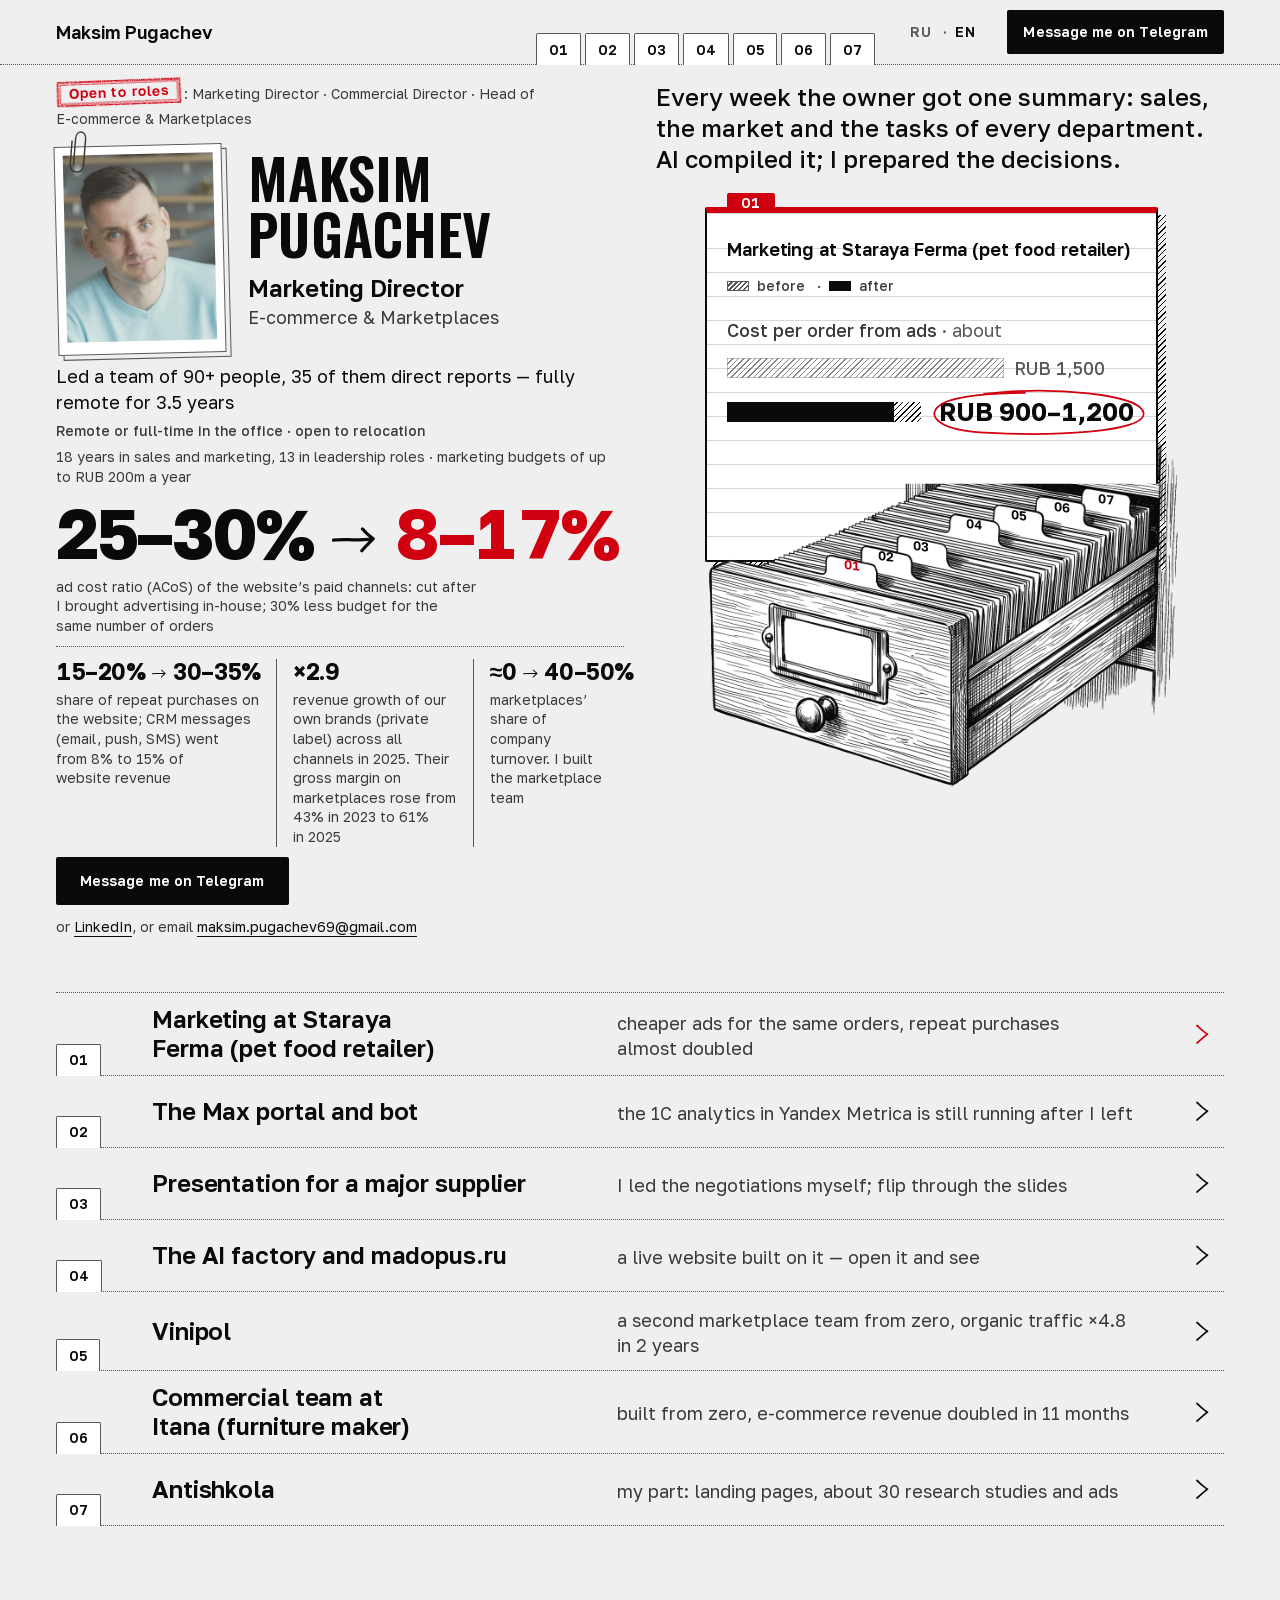
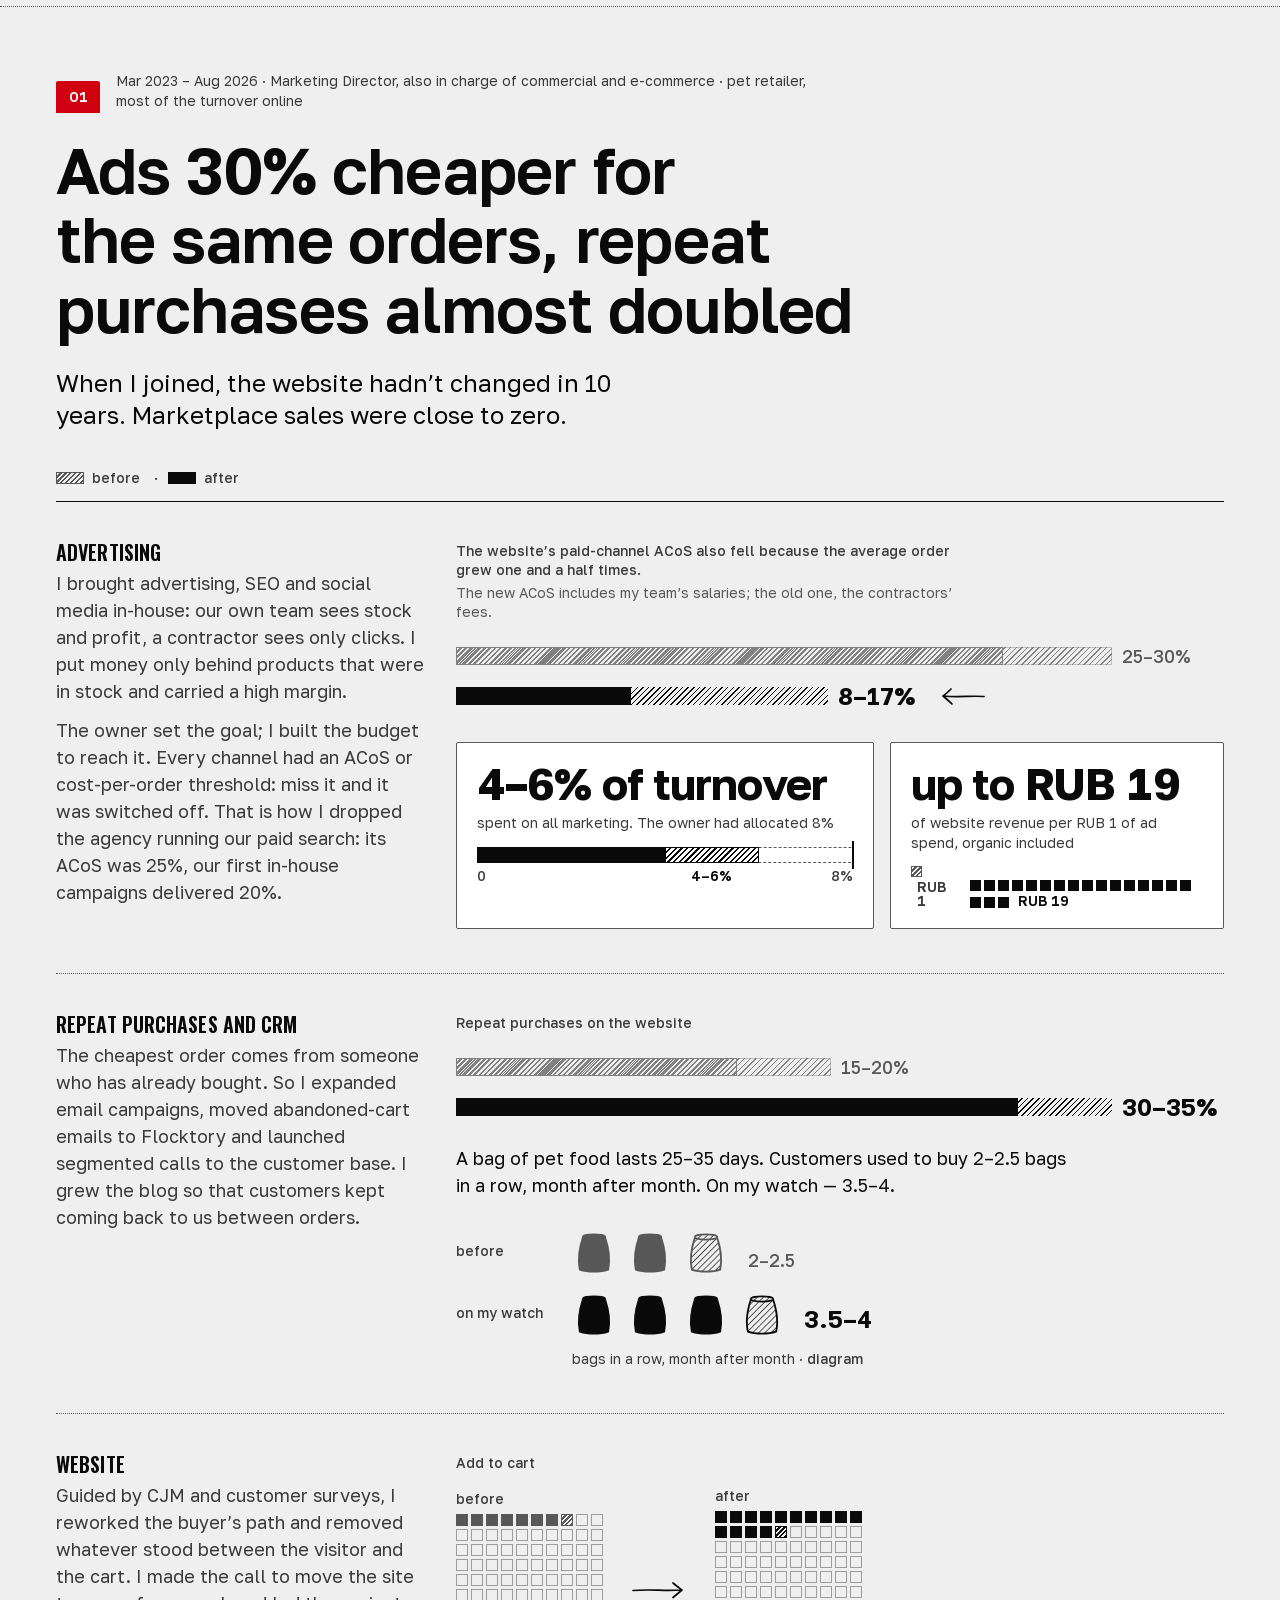
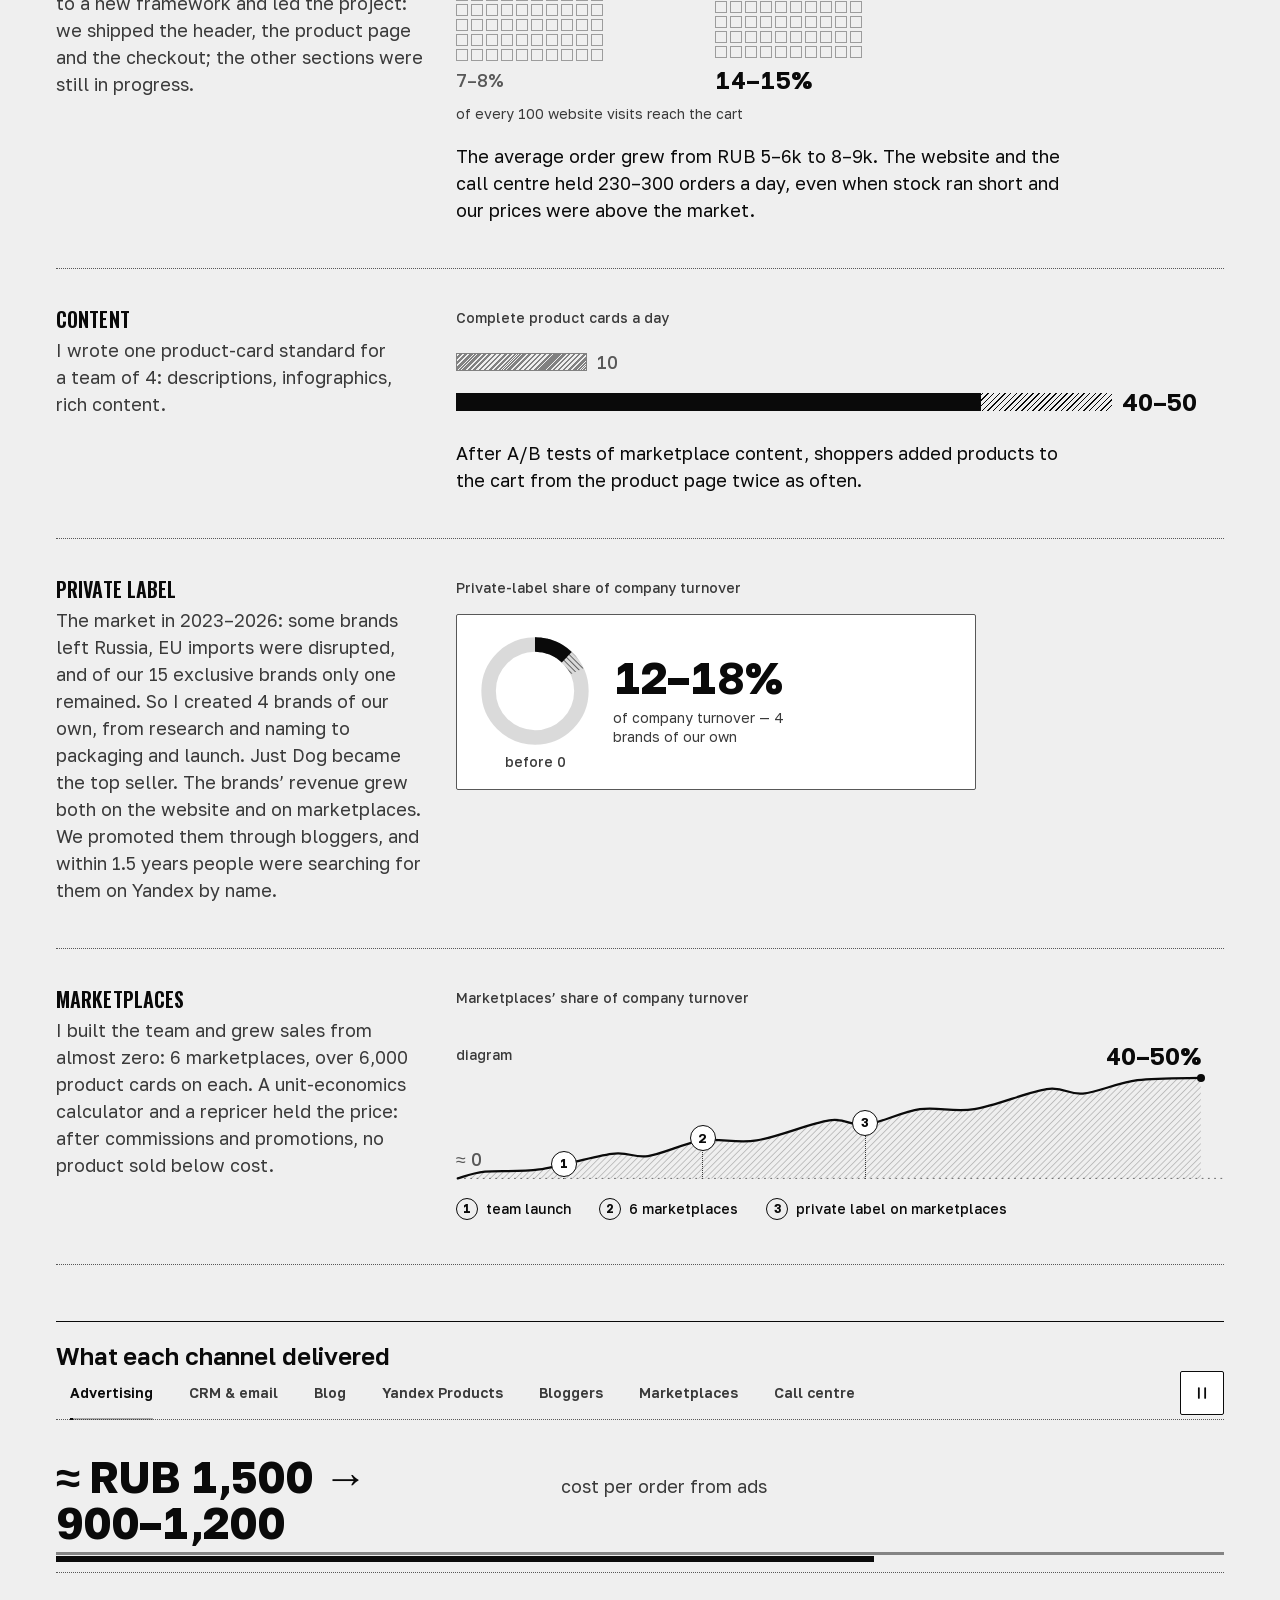
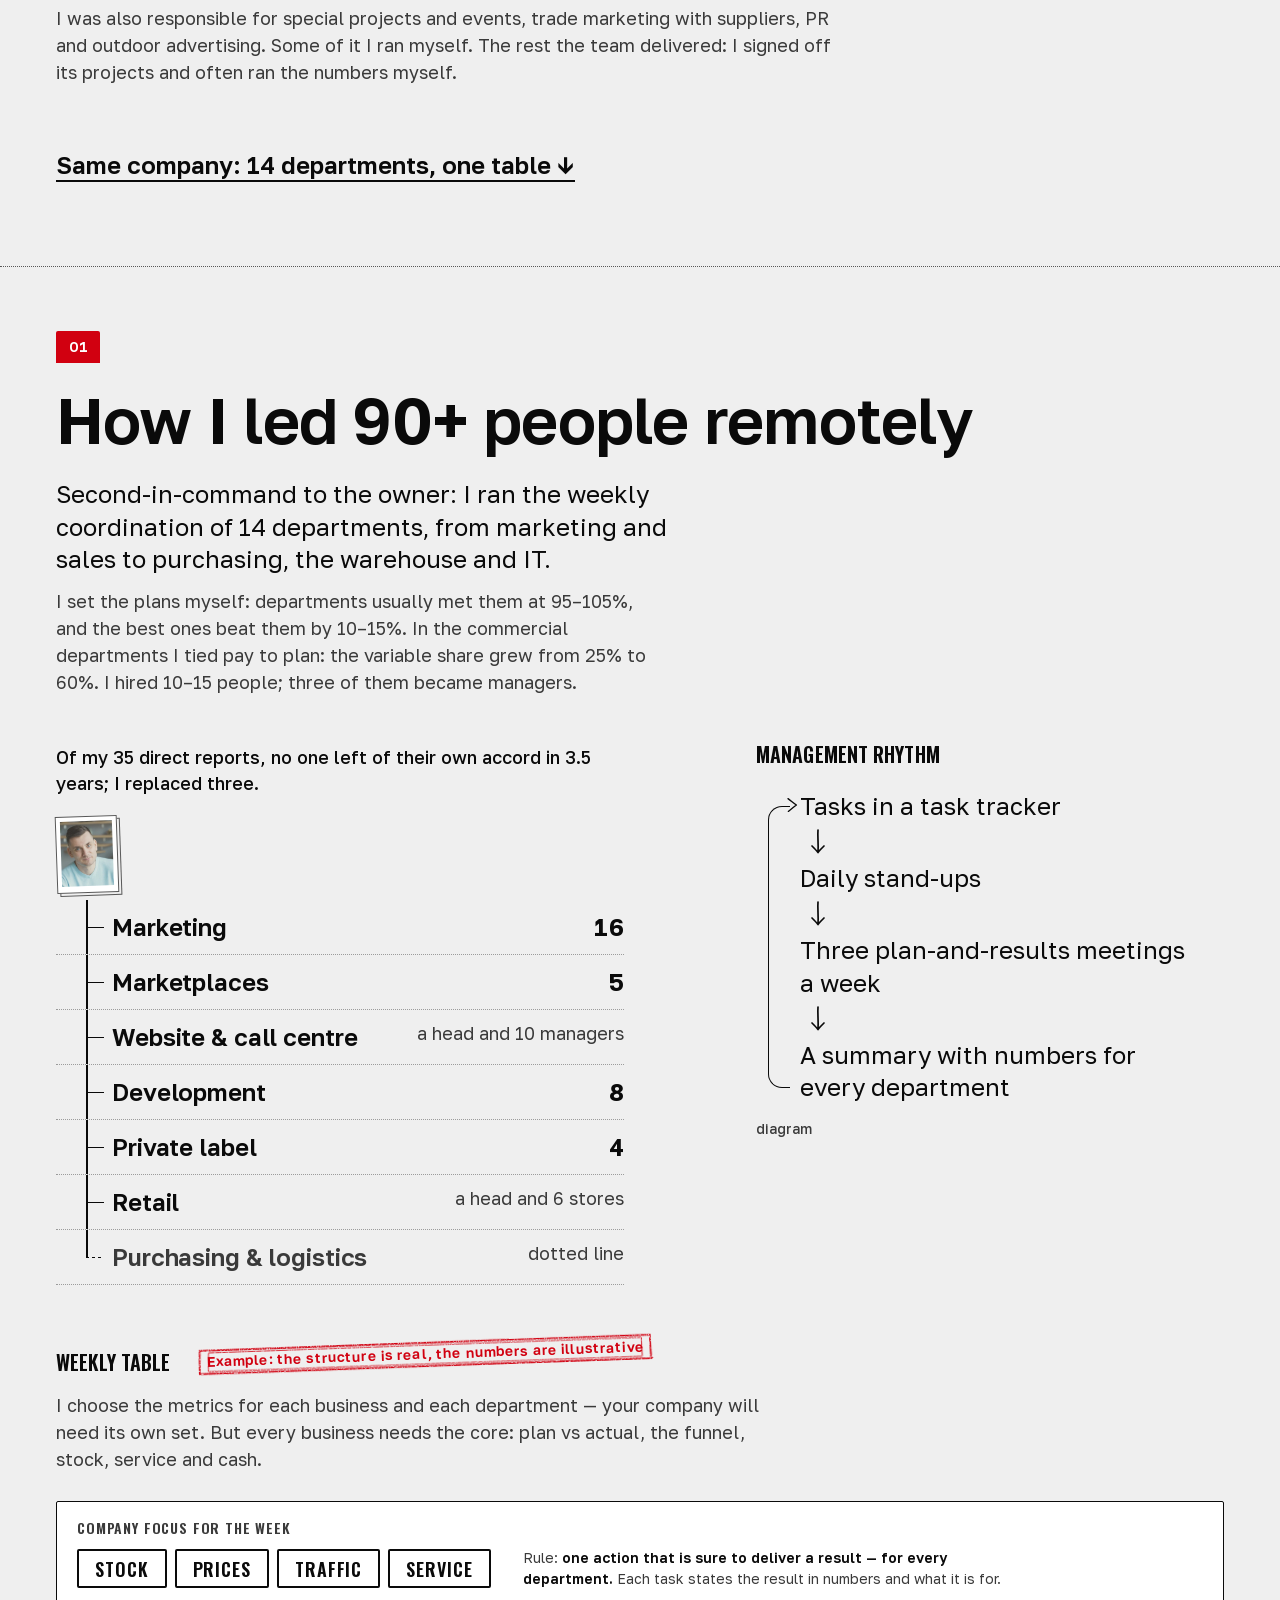
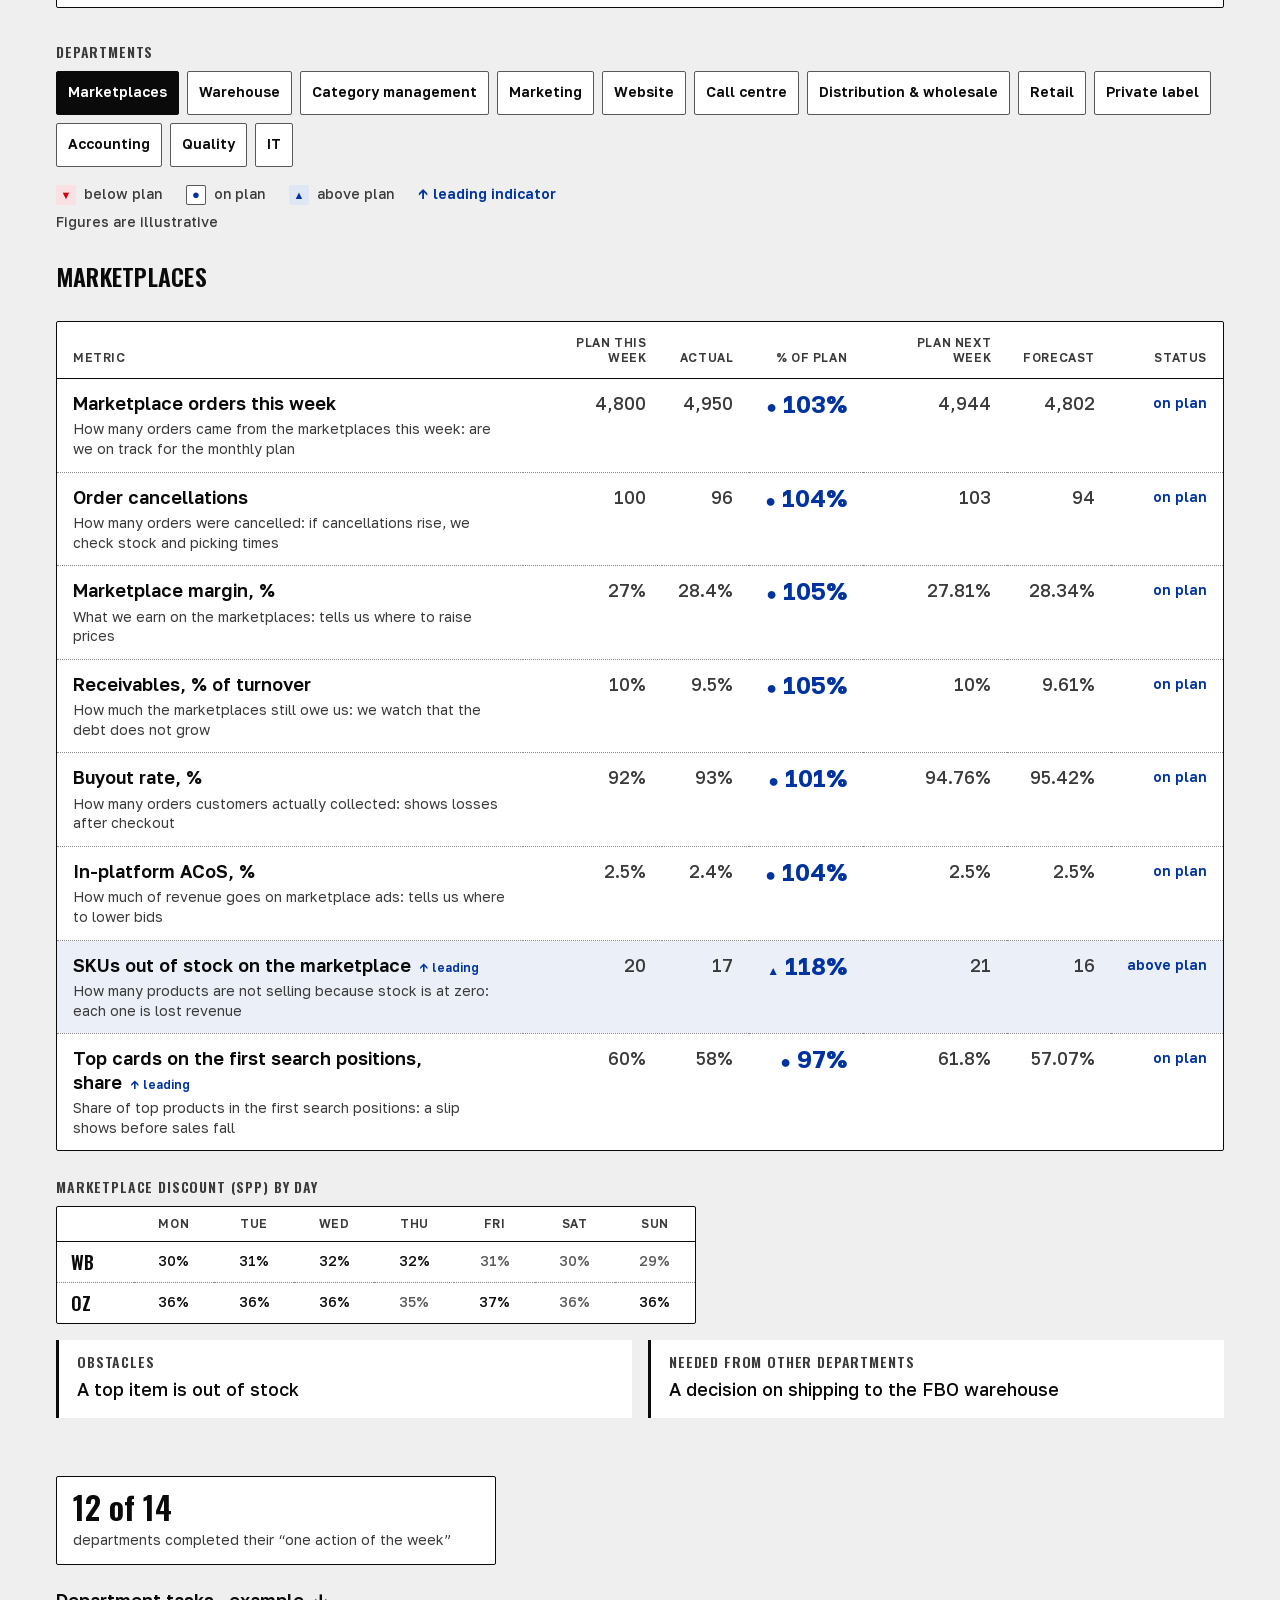
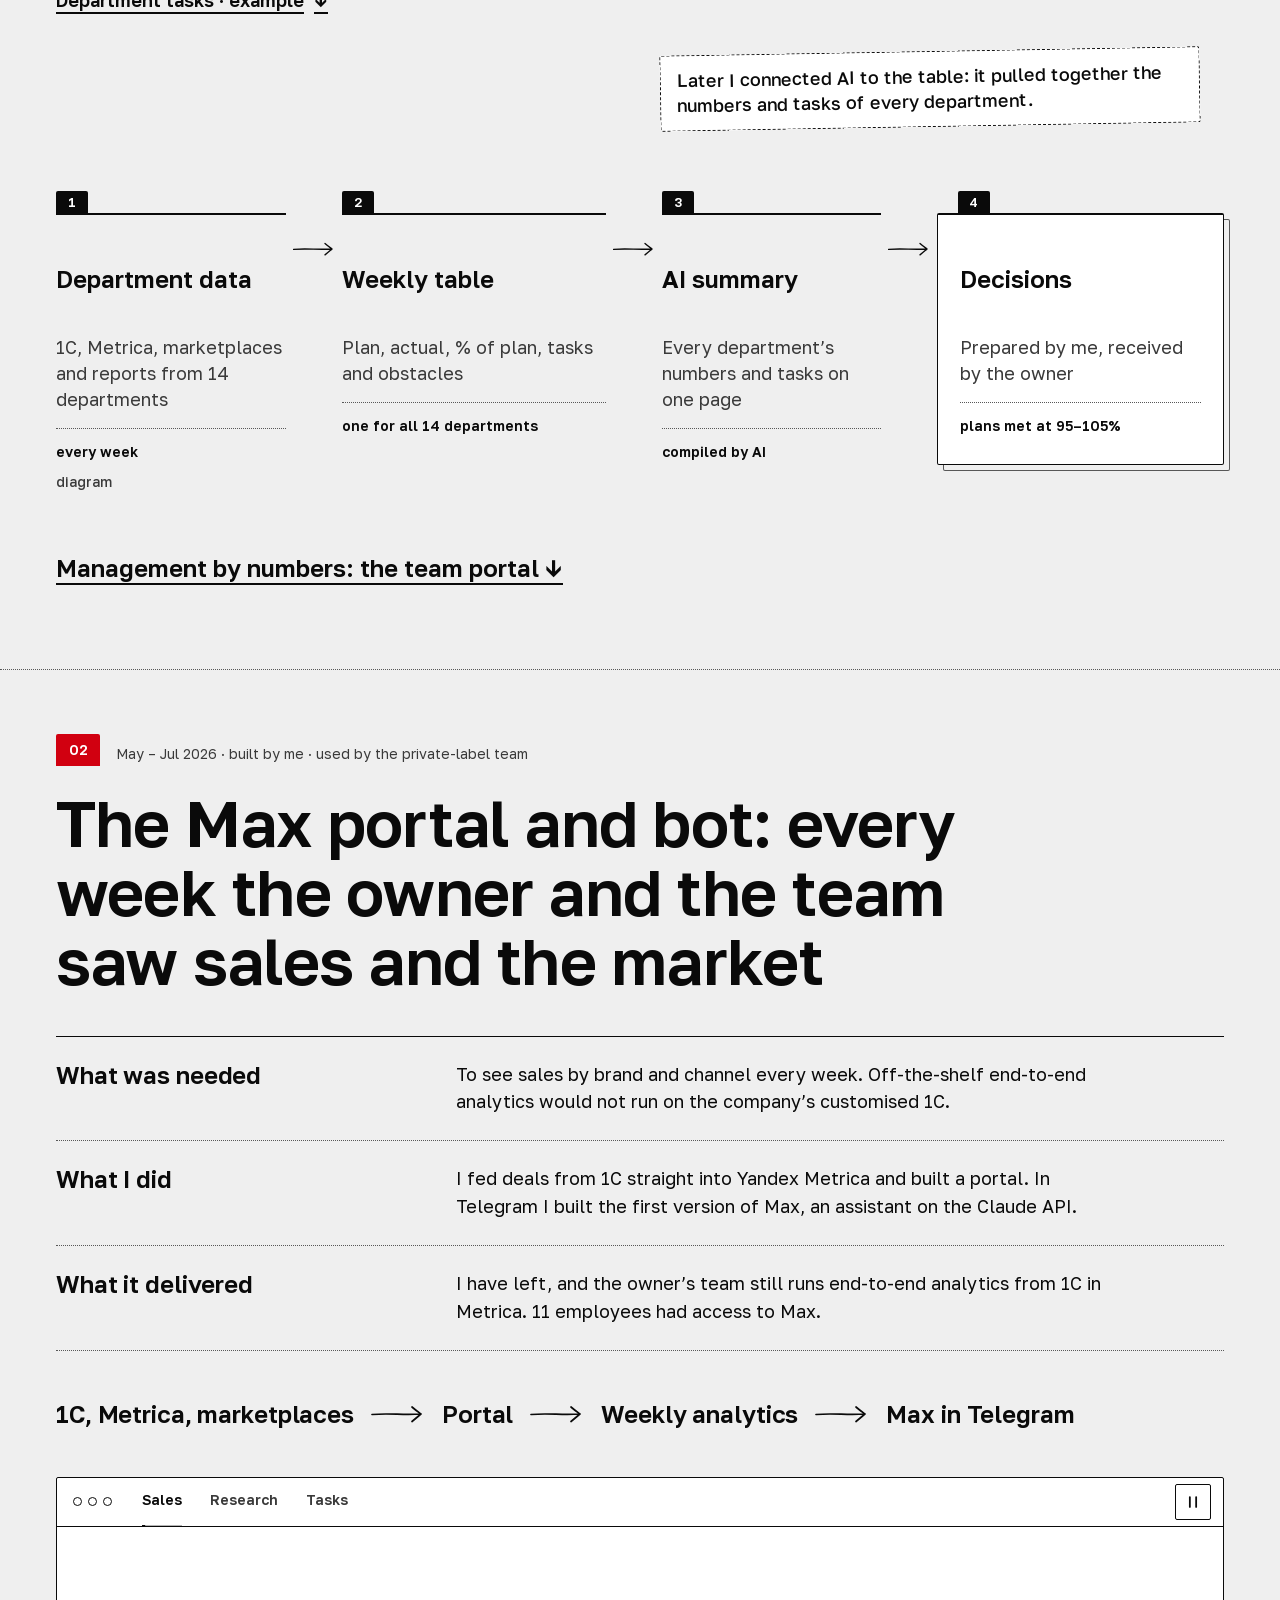
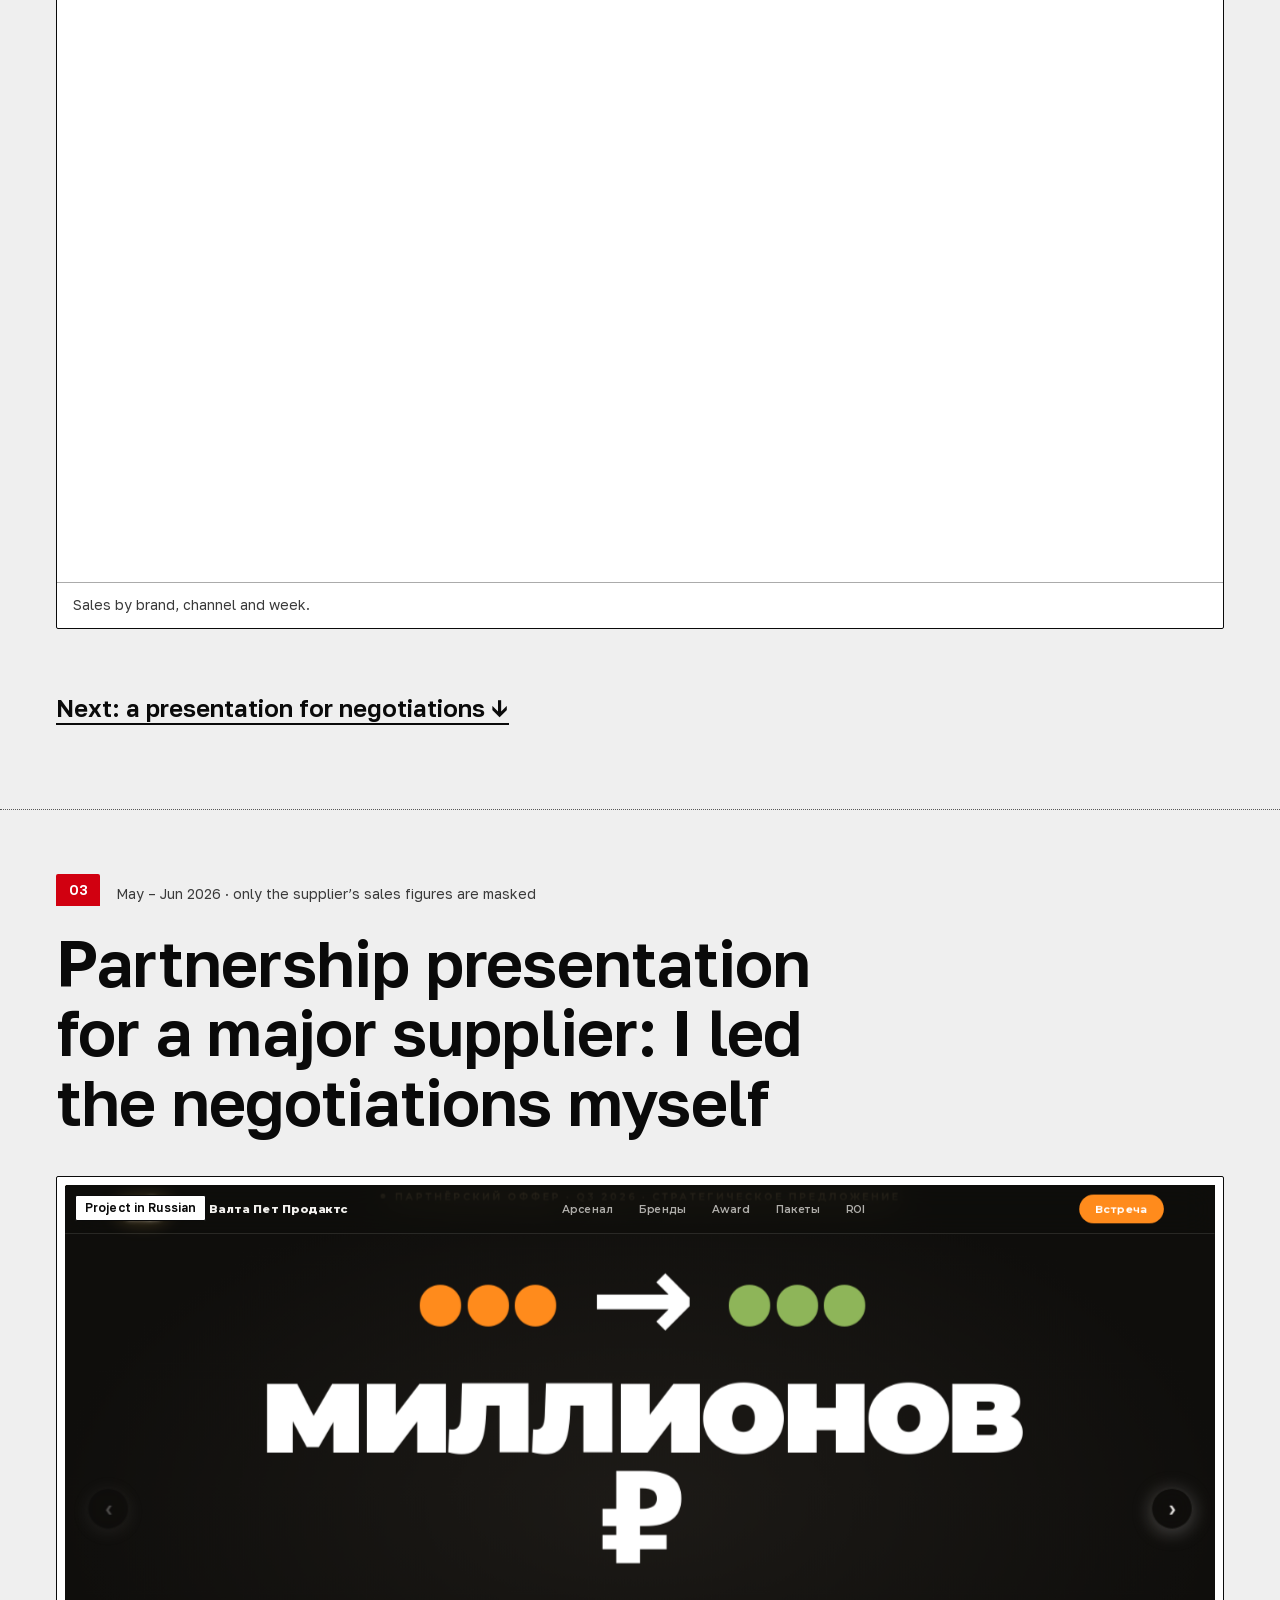
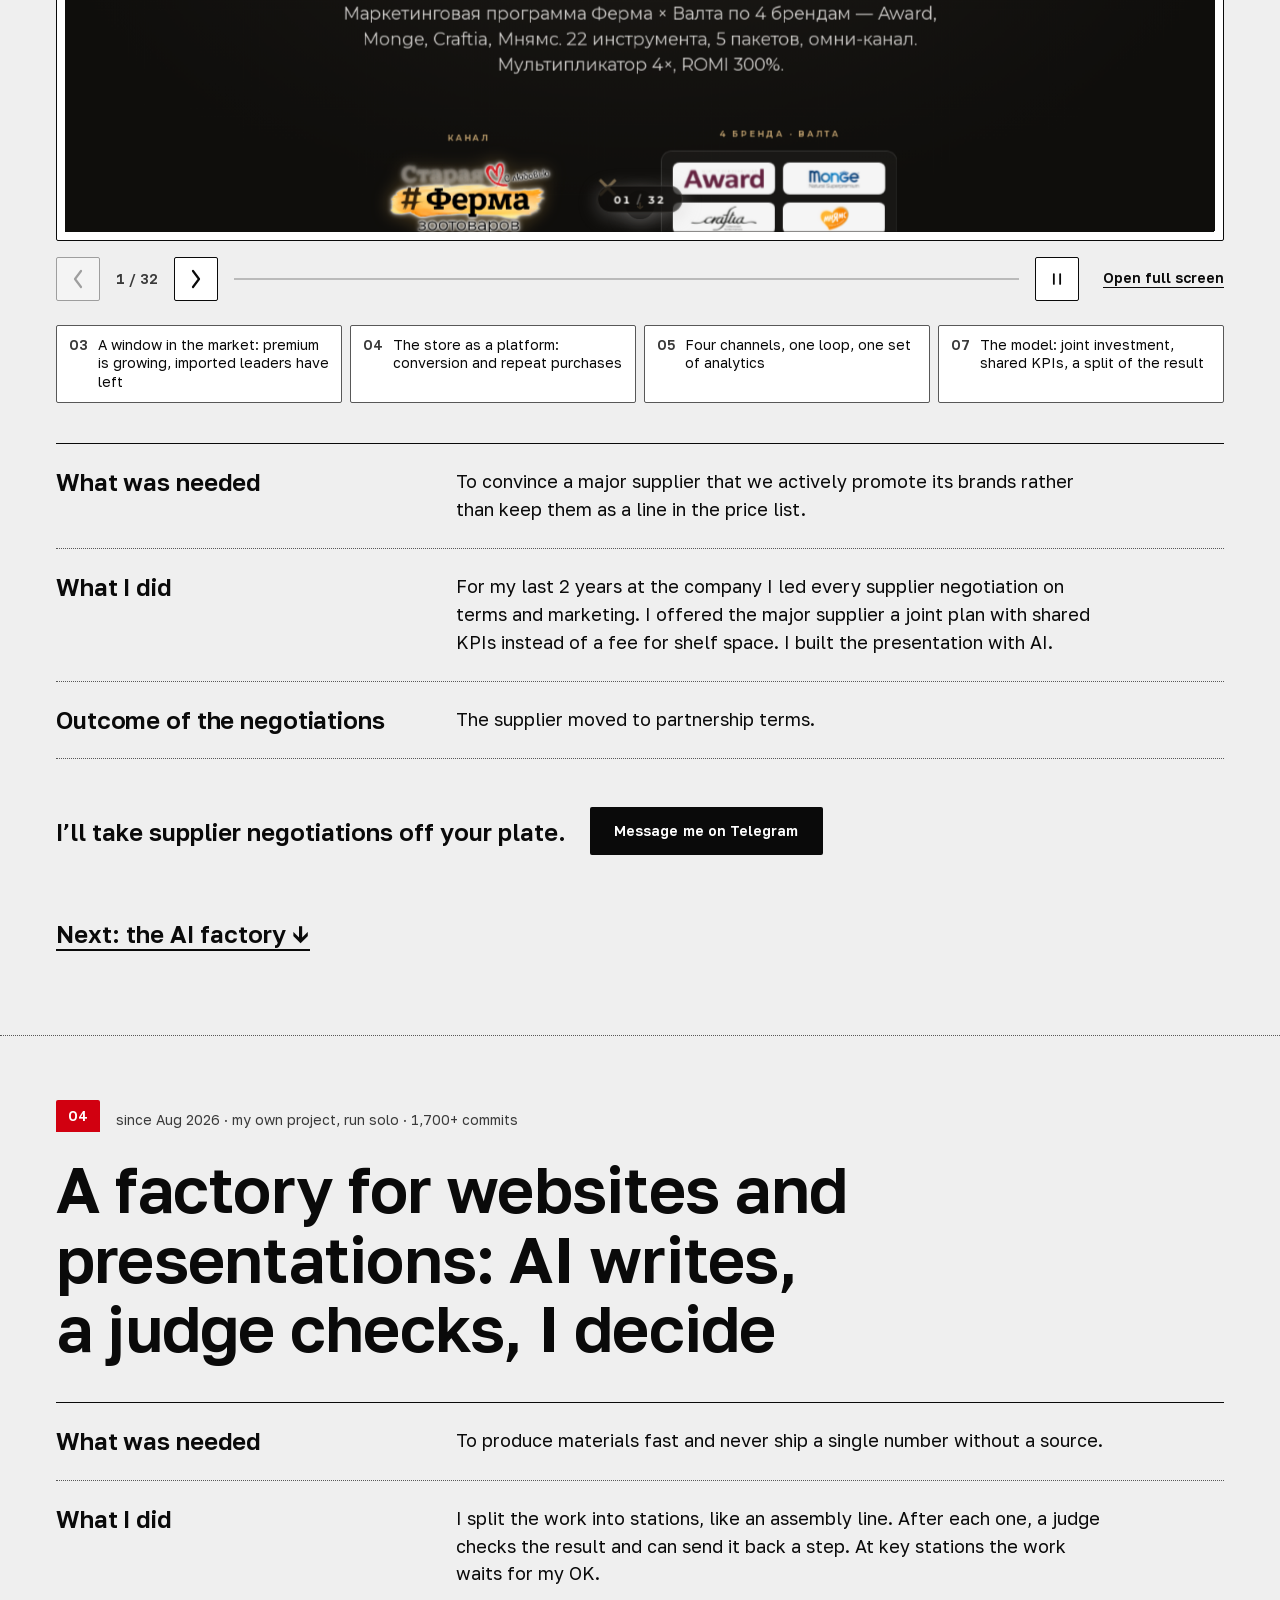
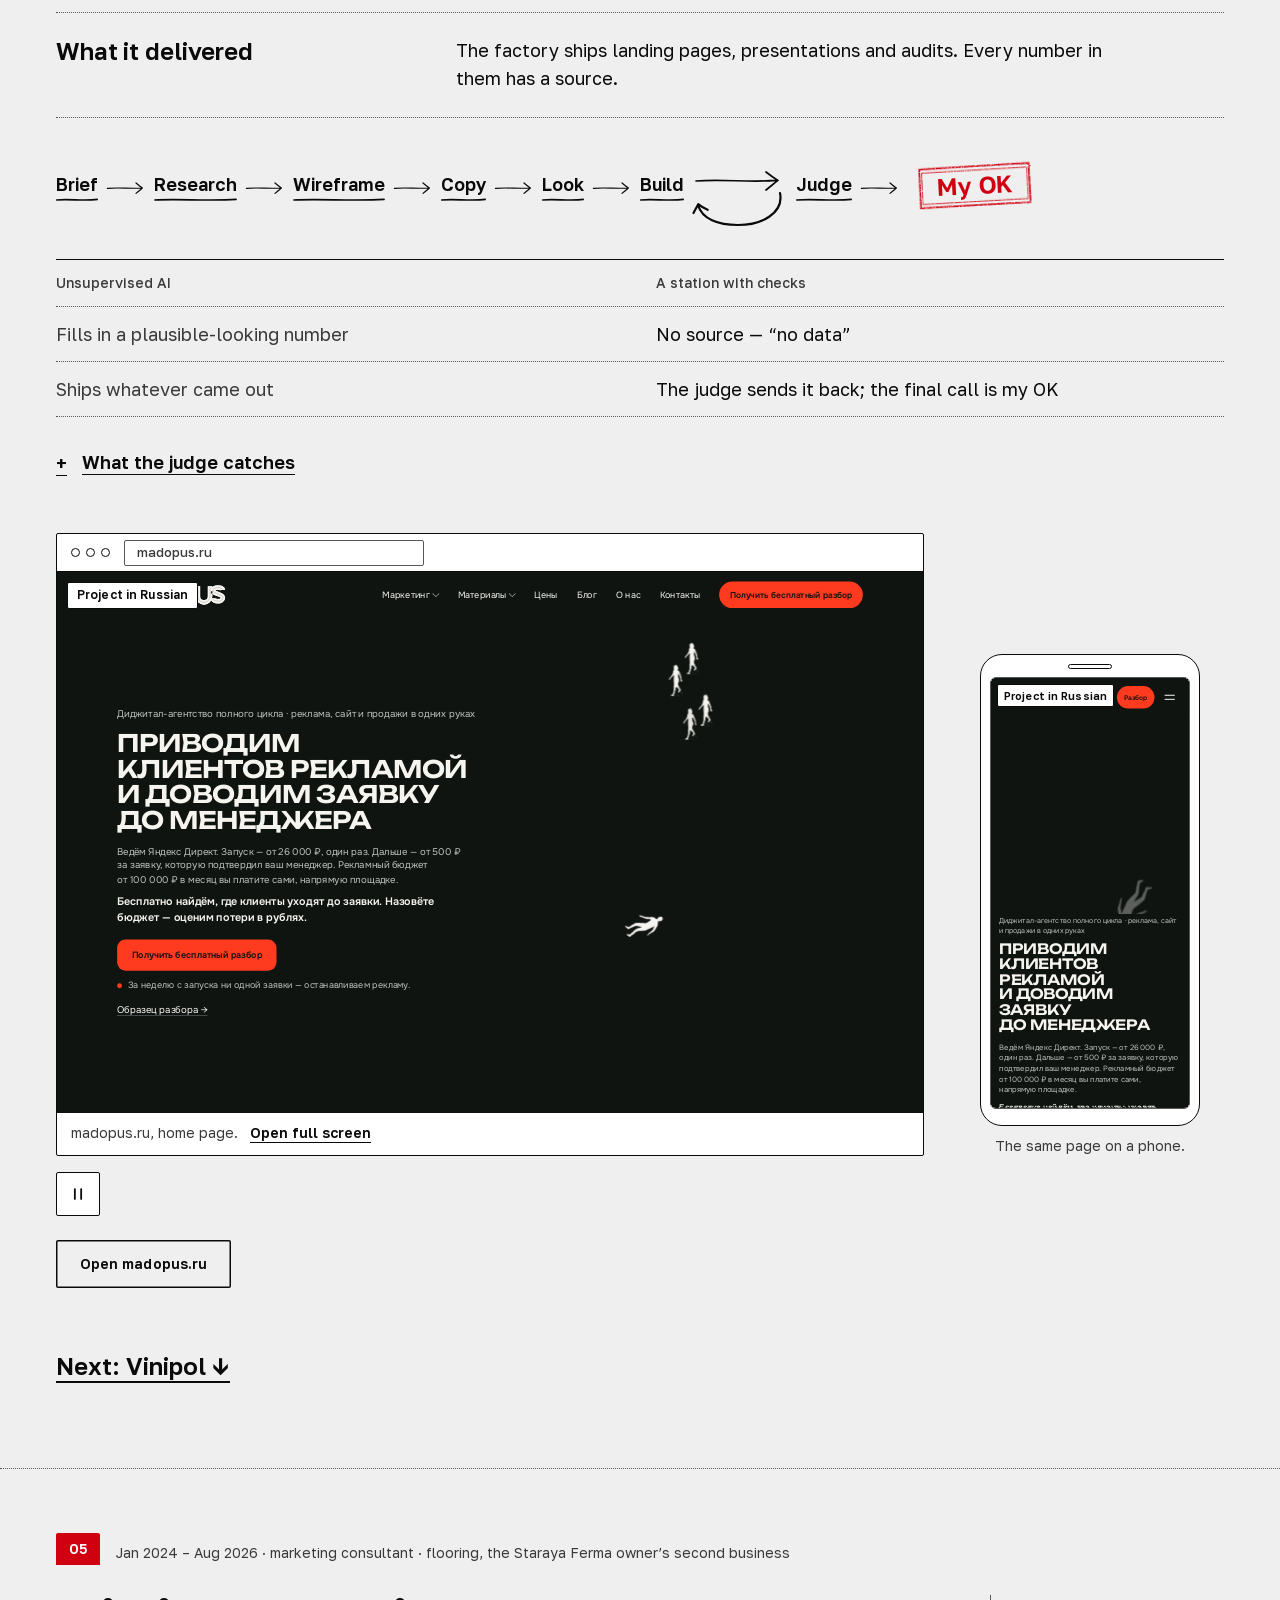
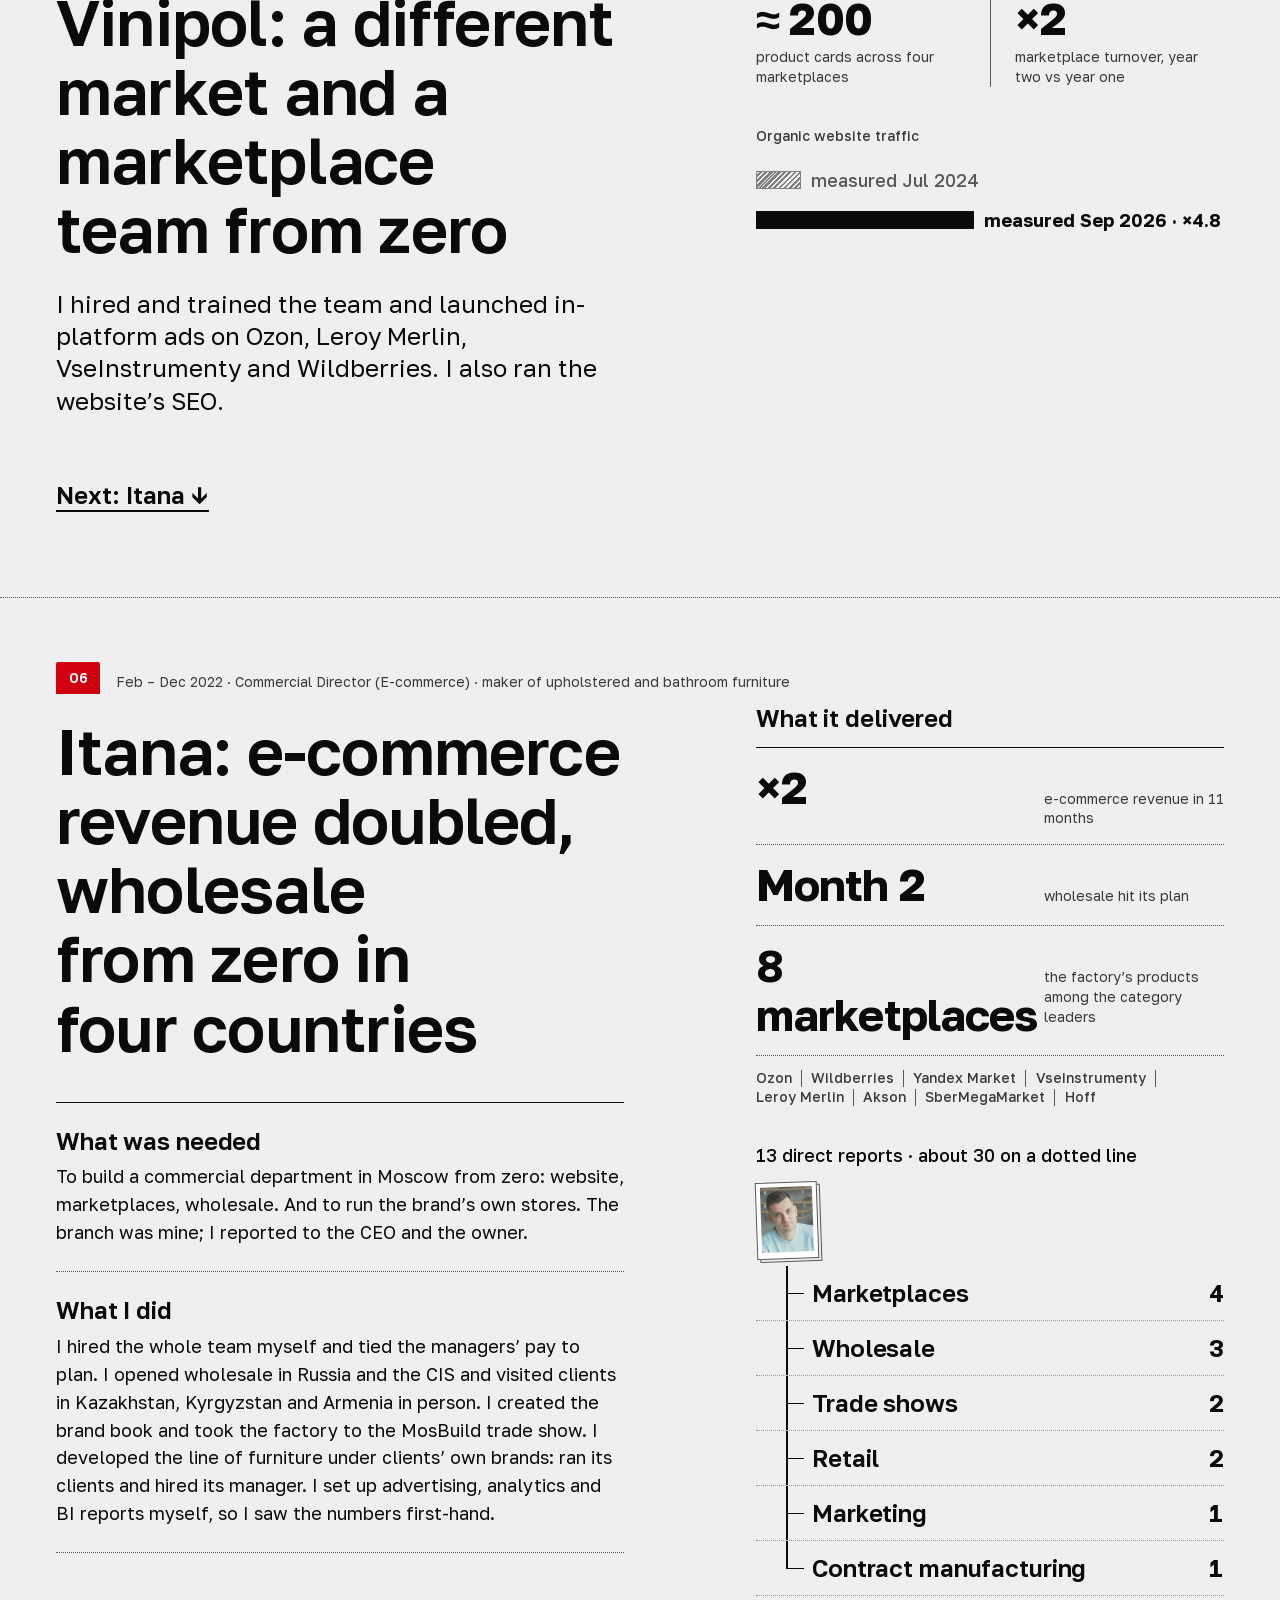
==== commit a9934a27: "Itana: the client-brand line was developed, not created Co-Authored-By: Claude Opus 5.5 <noreply@ant" ====
--- a/en/index.html
+++ b/en/index.html
@@ -48,7 +48,7 @@
 </div>
 <nav id="list" class="list" aria-label="List of work"><ol><li class="row"><span class="rnum">01</span><a class="rt" href="#ferma" data-goal="toc-click">Marketing at Staraya Ferma (pet food retailer)</a><span class="rr">cheaper ads for the same orders, repeat purchases almost doubled</span><button class="rx" type="button" data-k="0" aria-expanded="true" aria-controls="card-1" aria-label="Work 01"><svg viewBox="0 0 24 24" aria-hidden="true" focusable="false"><path d="M7 3.5 C 12 8, 16 12, 17.5 12 C 16 13, 12 17, 7 21" fill="none" stroke="currentColor" stroke-width="1.7" stroke-linecap="round" stroke-linejoin="round"/></svg></button></li><li class="row"><span class="rnum">02</span><a class="rt" href="#stm" data-goal="toc-click">The Max portal and bot</a><span class="rr">the 1C analytics in Yandex Metrica is still running after I left</span><button class="rx" type="button" data-k="1" aria-expanded="false" aria-controls="card-2" aria-label="Work 02"><svg viewBox="0 0 24 24" aria-hidden="true" focusable="false"><path d="M7 3.5 C 12 8, 16 12, 17.5 12 C 16 13, 12 17, 7 21" fill="none" stroke="currentColor" stroke-width="1.7" stroke-linecap="round" stroke-linejoin="round"/></svg></button></li><li class="row"><span class="rnum">03</span><a class="rt" href="#deck" data-goal="toc-click">Presentation for a major supplier</a><span class="rr">I led the negotiations myself; flip through the slides</span><button class="rx" type="button" data-k="2" aria-expanded="false" aria-controls="card-3" aria-label="Work 03"><svg viewBox="0 0 24 24" aria-hidden="true" focusable="false"><path d="M7 3.5 C 12 8, 16 12, 17.5 12 C 16 13, 12 17, 7 21" fill="none" stroke="currentColor" stroke-width="1.7" stroke-linecap="round" stroke-linejoin="round"/></svg></button></li><li class="row"><span class="rnum">04</span><a class="rt" href="#factory" data-goal="toc-click">The AI factory and madopus.ru</a><span class="rr">a live website built on it — open it and see</span><button class="rx" type="button" data-k="3" aria-expanded="false" aria-controls="card-4" aria-label="Work 04"><svg viewBox="0 0 24 24" aria-hidden="true" focusable="false"><path d="M7 3.5 C 12 8, 16 12, 17.5 12 C 16 13, 12 17, 7 21" fill="none" stroke="currentColor" stroke-width="1.7" stroke-linecap="round" stroke-linejoin="round"/></svg></button></li><li class="row"><span class="rnum">05</span><a class="rt" href="#floor" data-goal="toc-click">Vinipol</a><span class="rr">a second marketplace team from zero, organic traffic ×4.8 in 2 years</span><button class="rx" type="button" data-k="4" aria-expanded="false" aria-controls="card-5" aria-label="Work 05"><svg viewBox="0 0 24 24" aria-hidden="true" focusable="false"><path d="M7 3.5 C 12 8, 16 12, 17.5 12 C 16 13, 12 17, 7 21" fill="none" stroke="currentColor" stroke-width="1.7" stroke-linecap="round" stroke-linejoin="round"/></svg></button></li><li class="row"><span class="rnum">06</span><a class="rt" href="#itana" data-goal="toc-click">Commercial team at Itana (furniture maker)</a><span class="rr">built from zero, <span class="nw">e-commerce</span> revenue doubled in 11 months</span><button class="rx" type="button" data-k="5" aria-expanded="false" aria-controls="card-6" aria-label="Work 06"><svg viewBox="0 0 24 24" aria-hidden="true" focusable="false"><path d="M7 3.5 C 12 8, 16 12, 17.5 12 C 16 13, 12 17, 7 21" fill="none" stroke="currentColor" stroke-width="1.7" stroke-linecap="round" stroke-linejoin="round"/></svg></button></li><li class="row"><span class="rnum">07</span><a class="rt" href="#antishkola" data-goal="toc-click">Antishkola</a><span class="rr">my part: landing pages, about 30 research studies and ads</span><button class="rx" type="button" data-k="6" aria-expanded="false" aria-controls="card-7" aria-label="Work 07"><svg viewBox="0 0 24 24" aria-hidden="true" focusable="false"><path d="M7 3.5 C 12 8, 16 12, 17.5 12 C 16 13, 12 17, 7 21" fill="none" stroke="currentColor" stroke-width="1.7" stroke-linecap="round" stroke-linejoin="round"/></svg></button></li></ol></nav>
 <section id="ferma" class="ferma" aria-labelledby="h2-ferma" data-move="ferma"><div class="ferma-in"><p class="meta"><span class="mtab">01</span><span class="mt">Mar 2023 – Aug 2026 · Marketing Director, also in charge of commercial and <span class="nw"><span class="nw">e-commerce</span></span> · pet retailer, most of the turnover online</span></p><h2 id="h2-ferma">Ads 30% cheaper for the same orders, repeat purchases almost doubled</h2><p class="sit">When I joined, the website hadn’t changed in 10 years. Marketplace sales were close to zero.</p><p class="key"><span class="k k-was">before</span> · <span class="k k-now">after</span></p><ol class="levers"><li class="lv lv-1" data-kind="pair"><div class="lv-l"><h3 class="lv-n">Advertising</h3><p class="lv-d">I brought advertising, SEO and social media in-house: our own team sees stock and profit, a contractor sees only clicks. I put money only behind products that were in stock and carried a high margin.</p><p class="lv-d">The owner set the goal; I built the budget to reach it. Every channel had an ACoS or cost-per-order threshold: miss it and it was switched off. That is how I dropped the agency running our paid search: its ACoS was 25%, our first in-house campaigns delivered 20%.</p></div><div class="lv-r"><p class="lv-c">The website’s paid-channel ACoS also fell because the average order grew one and a half times. <span class="lv-cq">The new ACoS includes my team’s salaries; the old one, the contractors’ fees.</span></p><div class="viz" data-show="bars: before → after"><div class="trk trk-was"><i class="b b-was" style="--w:100%"><i class="sd" style="width:83.33%"></i></i><b class="v v-was" style="--w:100%"><span class="nw">25–30</span>%</b></div><div class="trk trk-now"><i class="b b-now" data-from="1.76" style="--w:56.67%"><i class="sd" style="width:47.06%"></i></i><b class="v v-now" style="--w:56.67%"><span class="nw">8–17</span>%</b></div><svg class="pen-l" viewBox="0 0 48 22" aria-hidden="true" focusable="false"><path class="mk" pathLength="1" d="M46 11.5 C 34 10.5, 20 12.5, 5 11 M 13 4 C 10 7, 8 9, 5 11 C 8 13.5, 11 16, 14 19"/></svg></div><div class="tiles" data-tiles><div class="tile" data-show="tile: marketing budget"><dl class="stat1"><dt><span class="nw">4–6%</span> of turnover</dt><dd>spent on all marketing. The owner had allocated 8%</dd></dl><div class="mini sc" aria-hidden="true"><div class="sc-t"><i class="sc-a"></i><i class="sc-s" style="--w:50%"></i><i class="sc-h" style="--x:50%;--w:25%"></i><i class="sc-m"></i></div><div class="sc-ax"><span>0</span><span class="sc-ax-s" style="--x:62.5%">4–6%</span><span>8%</span></div></div></div><div class="tile" data-show="tile: revenue per ruble of ads"><dl class="stat1 stat1-n"><dt>up to <span class="nw">RUB 19</span></dt><dd>of website revenue per RUB 1 of ad spend, organic included</dd></dl><div class="mini rub" aria-hidden="true"><span class="rub-1"><i></i><b>RUB 1</b></span><span class="rub-19"><i></i><i></i><i></i><i></i><i></i><i></i><i></i><i></i><i></i><i></i><i></i><i></i><i></i><i></i><i></i><i></i><i></i><i></i><i></i><b>RUB 19</b></span></div></div></div></div></li><li class="lv lv-2" data-kind="pair"><div class="lv-l"><h3 class="lv-n">Repeat purchases and CRM</h3><p class="lv-d">The cheapest order comes from someone who has already bought. So I expanded email campaigns, moved abandoned-cart emails to Flocktory and launched segmented calls to the customer base. I grew the blog so that customers kept coming back to us between orders.</p></div><div class="lv-r"><p class="lv-c">Repeat purchases on the website</p><div class="viz" data-show="bars: before → after"><div class="trk trk-was"><i class="b b-was" style="--w:57.14%"><i class="sd" style="width:75%"></i></i><b class="v v-was" style="--w:57.14%"><span class="nw">15–20</span>%</b></div><div class="trk trk-now"><i class="b b-now" data-from="0.57" style="--w:100%"><i class="sd" style="width:85.71%"></i></i><b class="v v-now" style="--w:100%"><span class="nw">30–35</span>%</b></div></div><p class="lv-m">A bag of pet food lasts <span class="nw">25–35</span> days. Customers used to buy <span class="nw">2–2.5</span> bags in a row, month after month. On my watch — <span class="nw">3.5–4</span>.</p><figure class="ret" data-ret data-show="diagram: bag after bag" aria-label="Diagram: customers used to buy 2–2.5 bags in a row; on my watch, 3.5–4"><div class="ret-r ret-r-was" aria-hidden="true"><span class="ret-k">before</span><span class="bags"><svg class="bg" viewBox="0 0 40 44" aria-hidden="true" focusable="false"><path class="bg-f" d="M10 9 C 9 6, 31 6, 30 9 C 33 18, 35 30, 33 39 C 26 41.5, 14 41.5, 7 39 C 5 30, 7 18, 10 9 Z"/><path class="mk" pathLength="1" d="M10 9 C 9 6, 31 6, 30 9 C 33 18, 35 30, 33 39 C 26 41.5, 14 41.5, 7 39 C 5 30, 7 18, 10 9 Z M 11 10.5 C 17 12, 23 12, 29 10.5"/></svg><svg class="bg" viewBox="0 0 40 44" aria-hidden="true" focusable="false"><path class="bg-f" d="M10 9 C 9 6, 31 6, 30 9 C 33 18, 35 30, 33 39 C 26 41.5, 14 41.5, 7 39 C 5 30, 7 18, 10 9 Z"/><path class="mk" pathLength="1" d="M10 9 C 9 6, 31 6, 30 9 C 33 18, 35 30, 33 39 C 26 41.5, 14 41.5, 7 39 C 5 30, 7 18, 10 9 Z M 11 10.5 C 17 12, 23 12, 29 10.5"/></svg><svg class="bg bg-r" viewBox="0 0 40 44" aria-hidden="true" focusable="false"><path class="bg-f" d="M10 9 C 9 6, 31 6, 30 9 C 33 18, 35 30, 33 39 C 26 41.5, 14 41.5, 7 39 C 5 30, 7 18, 10 9 Z"/><path class="mk" pathLength="1" d="M10 9 C 9 6, 31 6, 30 9 C 33 18, 35 30, 33 39 C 26 41.5, 14 41.5, 7 39 C 5 30, 7 18, 10 9 Z M 11 10.5 C 17 12, 23 12, 29 10.5"/></svg></span><b class="ret-v">2–2.5</b></div><div class="ret-r ret-r-now" aria-hidden="true"><span class="ret-k">on my watch</span><span class="bags"><svg class="bg" viewBox="0 0 40 44" aria-hidden="true" focusable="false"><path class="bg-f" d="M10 9 C 9 6, 31 6, 30 9 C 33 18, 35 30, 33 39 C 26 41.5, 14 41.5, 7 39 C 5 30, 7 18, 10 9 Z"/><path class="mk" pathLength="1" d="M10 9 C 9 6, 31 6, 30 9 C 33 18, 35 30, 33 39 C 26 41.5, 14 41.5, 7 39 C 5 30, 7 18, 10 9 Z M 11 10.5 C 17 12, 23 12, 29 10.5"/></svg><svg class="bg" viewBox="0 0 40 44" aria-hidden="true" focusable="false"><path class="bg-f" d="M10 9 C 9 6, 31 6, 30 9 C 33 18, 35 30, 33 39 C 26 41.5, 14 41.5, 7 39 C 5 30, 7 18, 10 9 Z"/><path class="mk" pathLength="1" d="M10 9 C 9 6, 31 6, 30 9 C 33 18, 35 30, 33 39 C 26 41.5, 14 41.5, 7 39 C 5 30, 7 18, 10 9 Z M 11 10.5 C 17 12, 23 12, 29 10.5"/></svg><svg class="bg" viewBox="0 0 40 44" aria-hidden="true" focusable="false"><path class="bg-f" d="M10 9 C 9 6, 31 6, 30 9 C 33 18, 35 30, 33 39 C 26 41.5, 14 41.5, 7 39 C 5 30, 7 18, 10 9 Z"/><path class="mk" pathLength="1" d="M10 9 C 9 6, 31 6, 30 9 C 33 18, 35 30, 33 39 C 26 41.5, 14 41.5, 7 39 C 5 30, 7 18, 10 9 Z M 11 10.5 C 17 12, 23 12, 29 10.5"/></svg><svg class="bg bg-r" viewBox="0 0 40 44" aria-hidden="true" focusable="false"><path class="bg-f" d="M10 9 C 9 6, 31 6, 30 9 C 33 18, 35 30, 33 39 C 26 41.5, 14 41.5, 7 39 C 5 30, 7 18, 10 9 Z"/><path class="mk" pathLength="1" d="M10 9 C 9 6, 31 6, 30 9 C 33 18, 35 30, 33 39 C 26 41.5, 14 41.5, 7 39 C 5 30, 7 18, 10 9 Z M 11 10.5 C 17 12, 23 12, 29 10.5"/></svg></span><b class="ret-v">3.5–4</b></div><figcaption class="ret-c">bags in a row, month after month · <span class="sch-w5">diagram</span></figcaption></figure></div></li><li class="lv lv-3" data-kind="pair"><div class="lv-l"><h3 class="lv-n">Website</h3><p class="lv-d">Guided by CJM and customer surveys, I reworked the buyer’s path and removed whatever stood between the visitor and the cart. I made the call to move the site to a new framework and led the project: we shipped the header, the product page and the checkout; the other sections were still in progress.</p></div><div class="lv-r"><p class="lv-c">Add to cart</p><div class="viz fun" data-fun data-show="funnel: website → cart"><div class="fun-c"><p class="fun-k">before</p><div class="fun-g" aria-hidden="true"><i class="u u-s"></i><i class="u u-s"></i><i class="u u-s"></i><i class="u u-s"></i><i class="u u-s"></i><i class="u u-s"></i><i class="u u-s"></i><i class="u u-h"></i><i class="u"></i><i class="u"></i><i class="u"></i><i class="u"></i><i class="u"></i><i class="u"></i><i class="u"></i><i class="u"></i><i class="u"></i><i class="u"></i><i class="u"></i><i class="u"></i><i class="u"></i><i class="u"></i><i class="u"></i><i class="u"></i><i class="u"></i><i class="u"></i><i class="u"></i><i class="u"></i><i class="u"></i><i class="u"></i><i class="u"></i><i class="u"></i><i class="u"></i><i class="u"></i><i class="u"></i><i class="u"></i><i class="u"></i><i class="u"></i><i class="u"></i><i class="u"></i><i class="u"></i><i class="u"></i><i class="u"></i><i class="u"></i><i class="u"></i><i class="u"></i><i class="u"></i><i class="u"></i><i class="u"></i><i class="u"></i><i class="u"></i><i class="u"></i><i class="u"></i><i class="u"></i><i class="u"></i><i class="u"></i><i class="u"></i><i class="u"></i><i class="u"></i><i class="u"></i><i class="u"></i><i class="u"></i><i class="u"></i><i class="u"></i><i class="u"></i><i class="u"></i><i class="u"></i><i class="u"></i><i class="u"></i><i class="u"></i><i class="u"></i><i class="u"></i><i class="u"></i><i class="u"></i><i class="u"></i><i class="u"></i><i class="u"></i><i class="u"></i><i class="u"></i><i class="u"></i><i class="u"></i><i class="u"></i><i class="u"></i><i class="u"></i><i class="u"></i><i class="u"></i><i class="u"></i><i class="u"></i><i class="u"></i><i class="u"></i><i class="u"></i><i class="u"></i><i class="u"></i><i class="u"></i><i class="u"></i><i class="u"></i><i class="u"></i><i class="u"></i><i class="u"></i><i class="u"></i></div><p class="fun-v"><span class="nw">7–8</span>%</p></div><div class="fun-a" aria-hidden="true"><svg class="pr" viewBox="0 0 56 24" aria-hidden="true" focusable="false"><path class="mk" pathLength="1" d="M2 12.5 C 18 11, 34 13.2, 50 12 M 42 5 C 46 8.5, 49 10.5, 51 12 C 48.6 14, 45.6 16.6, 42 19.5"/></svg></div><div class="fun-c fun-now"><p class="fun-k">after</p><div class="fun-g" aria-hidden="true"><i class="u u-s"></i><i class="u u-s"></i><i class="u u-s"></i><i class="u u-s"></i><i class="u u-s"></i><i class="u u-s"></i><i class="u u-s"></i><i class="u u-s"></i><i class="u u-s"></i><i class="u u-s"></i><i class="u u-s"></i><i class="u u-s"></i><i class="u u-s"></i><i class="u u-s"></i><i class="u u-h"></i><i class="u"></i><i class="u"></i><i class="u"></i><i class="u"></i><i class="u"></i><i class="u"></i><i class="u"></i><i class="u"></i><i class="u"></i><i class="u"></i><i class="u"></i><i class="u"></i><i class="u"></i><i class="u"></i><i class="u"></i><i class="u"></i><i class="u"></i><i class="u"></i><i class="u"></i><i class="u"></i><i class="u"></i><i class="u"></i><i class="u"></i><i class="u"></i><i class="u"></i><i class="u"></i><i class="u"></i><i class="u"></i><i class="u"></i><i class="u"></i><i class="u"></i><i class="u"></i><i class="u"></i><i class="u"></i><i class="u"></i><i class="u"></i><i class="u"></i><i class="u"></i><i class="u"></i><i class="u"></i><i class="u"></i><i class="u"></i><i class="u"></i><i class="u"></i><i class="u"></i><i class="u"></i><i class="u"></i><i class="u"></i><i class="u"></i><i class="u"></i><i class="u"></i><i class="u"></i><i class="u"></i><i class="u"></i><i class="u"></i><i class="u"></i><i class="u"></i><i class="u"></i><i class="u"></i><i class="u"></i><i class="u"></i><i class="u"></i><i class="u"></i><i class="u"></i><i class="u"></i><i class="u"></i><i class="u"></i><i class="u"></i><i class="u"></i><i class="u"></i><i class="u"></i><i class="u"></i><i class="u"></i><i class="u"></i><i class="u"></i><i class="u"></i><i class="u"></i><i class="u"></i><i class="u"></i><i class="u"></i><i class="u"></i><i class="u"></i><i class="u"></i><i class="u"></i><i class="u"></i></div><p class="fun-v"><span class="nw">14–15</span>%</p></div><p class="fun-b" aria-hidden="true">of every 100 website visits reach the cart</p></div><p class="lv-m">The average order grew from <span class="nw">RUB 5–6k</span> to <span class="nw">8–9k</span>. The website and the call centre held <span class="nw">230–300</span> orders a day, even when stock ran short and our prices were above the market.</p></div></li><li class="lv lv-5" data-kind="pair"><div class="lv-l"><h3 class="lv-n">Content</h3><p class="lv-d">I wrote one product-card standard for a team of 4: descriptions, infographics, rich content.</p></div><div class="lv-r"><p class="lv-c">Complete product cards a day</p><div class="viz" data-show="bars: before → after"><div class="trk trk-was"><i class="b b-was" style="--w:20%"><i class="sd" style="width:100%"></i></i><b class="v v-was" style="--w:20%">10</b></div><div class="trk trk-now"><i class="b b-now" data-from="0.2" style="--w:100%"><i class="sd" style="width:80%"></i></i><b class="v v-now" style="--w:100%"><span class="nw">40–50</span></b></div></div><p class="lv-m">After A/B tests of marketplace content, shoppers added products to the cart from the product page twice as often.</p></div></li><li class="lv lv-6" data-kind="pair"><div class="lv-l"><h3 class="lv-n">Private label</h3><p class="lv-d">The market in <span class="nw">2023–2026</span>: some brands left Russia, EU imports were disrupted, and of our 15 exclusive brands only one remained. So I created 4 brands of our own, from research and naming to packaging and launch. Just Dog became the top seller. The brands’ revenue grew both on the website and on marketplaces. We promoted them through bloggers, and within 1.5 years people were searching for them on Yandex by name.</p></div><div class="lv-r"><p class="lv-c">Private-label share of company turnover</p><div class="tiles tiles-stm" data-tiles><div class="tile tile-ring" data-show="ring: private-label share"><div class="ring" data-ring aria-hidden="true"><svg viewBox="0 0 120 120" focusable="false"><defs><pattern id="hatch-r" width="4" height="4" patternUnits="userSpaceOnUse" patternTransform="rotate(45)"><path d="M0 0 V4" stroke="currentColor" stroke-width="1.2"/></pattern></defs><circle class="rg-base" cx="60" cy="60" r="48"/><circle class="rg-h" cx="60" cy="60" r="48" pathLength="100" style="--a:18"/><circle class="rg-s" cx="60" cy="60" r="48" pathLength="100" style="--a:12"/></svg><span class="rg-0">before 0</span></div><dl class="stat1 rg-t"><dt><span class="nw">12–18%</span></dt><dd>of company turnover — 4 brands of our own</dd></dl></div></div></div></li><li class="lv lv-7" data-kind="schema"><div class="lv-l"><h3 class="lv-n">Marketplaces</h3><p class="lv-d">I built the team and grew sales from almost zero: 6 marketplaces, over 6,000 product cards on each. A unit-economics calculator and a repricer held the price: after commissions and promotions, no product sold below cost.</p></div><div class="lv-r"><p class="lv-c">Marketplaces’ share of company turnover</p><div class="viz" data-show="bars: before → after"><div class="schema"><span class="sch-w">diagram</span><b class="sv sv-0" aria-hidden="true">≈ 0</b><b class="sv sv-1" style="left:96.98%;top:22.33%"><span class="nw">40–50</span>%</b><svg viewBox="0 0 860 150" preserveAspectRatio="none" aria-hidden="true" focusable="false"><defs><pattern id="hatch-a" width="5" height="5" patternUnits="userSpaceOnUse" patternTransform="rotate(45)"><path d="M0 0 V5" stroke="currentColor" stroke-width="1"/></pattern></defs><path class="area" d="M2.0 146.0 C 7.1 144.8, 17.2 140.2, 32.4 138.5 C 47.7 136.8, 69.6 139.3, 93.3 136.0 C 117.0 132.7, 154.2 121.0, 174.5 118.5 C 194.8 116.0, 198.2 123.5, 215.1 121.0 C 232.0 118.5, 255.7 106.4, 276.0 103.5 C 296.2 100.6, 313.2 107.2, 336.8 103.5 C 360.5 99.8, 397.7 83.9, 418.0 81.0 C 438.3 78.1, 441.7 88.1, 458.6 86.0 C 475.5 83.9, 499.2 71.4, 519.5 68.5 C 539.8 65.6, 556.7 72.2, 580.3 68.5 C 604.0 64.8, 641.2 48.9, 661.5 46.0 C 681.8 43.1, 685.2 52.7, 702.1 51.0 C 719.0 49.3, 741.0 38.9, 763.0 36.0 C 785.0 33.1, 822.2 33.9, 834.0 33.5 L 834 146 Z"/><path class="base" d="M2 146 H858" /><path class="mk grow" pathLength="1" d="M2.0 146.0 C 7.1 144.8, 17.2 140.2, 32.4 138.5 C 47.7 136.8, 69.6 139.3, 93.3 136.0 C 117.0 132.7, 154.2 121.0, 174.5 118.5 C 194.8 116.0, 198.2 123.5, 215.1 121.0 C 232.0 118.5, 255.7 106.4, 276.0 103.5 C 296.2 100.6, 313.2 107.2, 336.8 103.5 C 360.5 99.8, 397.7 83.9, 418.0 81.0 C 438.3 78.1, 441.7 88.1, 458.6 86.0 C 475.5 83.9, 499.2 71.4, 519.5 68.5 C 539.8 65.6, 556.7 72.2, 580.3 68.5 C 604.0 64.8, 641.2 48.9, 661.5 46.0 C 681.8 43.1, 685.2 52.7, 702.1 51.0 C 719.0 49.3, 741.0 38.9, 763.0 36.0 C 785.0 33.1, 822.2 33.9, 834.0 33.5" /></svg><i class="sdot" aria-hidden="true" style="left:96.98%;top:22.33%"></i><i class="evm" aria-hidden="true" style="left:14.00%;--y:88.60%"><b>1</b></i><i class="evm" aria-hidden="true" style="left:32.10%;--y:69.00%"><b>2</b></i><i class="evm" aria-hidden="true" style="left:53.30%;--y:57.30%"><b>3</b></i></div><ol class="evs" aria-label="Decisions on the diagram"><li class="ev" style="--x:1.20%"><span class="ev-n" data-n="1" aria-hidden="true"></span>team launch</li><li class="ev" style="--x:32.10%"><span class="ev-n" data-n="2" aria-hidden="true"></span>6 marketplaces</li><li class="ev" style="--x:53.30%"><span class="ev-n" data-n="3" aria-hidden="true"></span>private label on marketplaces</li></ol></div></div></li></ol><div class="chan" data-chan data-loop data-show="channels: tabs"><p class="ch-cap">What each channel delivered</p><div class="ch-bar"><div class="ch-tabs" role="tablist" aria-label="What each channel delivered"><button class="ch-t" type="button" role="tab" id="ch-t1" aria-controls="ch-p1" aria-selected="true">Advertising<i class="ch-pr" aria-hidden="true"></i></button><button class="ch-t" type="button" role="tab" id="ch-t2" aria-controls="ch-p2" aria-selected="false" tabindex="-1">CRM & email<i class="ch-pr" aria-hidden="true"></i></button><button class="ch-t" type="button" role="tab" id="ch-t3" aria-controls="ch-p3" aria-selected="false" tabindex="-1">Blog<i class="ch-pr" aria-hidden="true"></i></button><button class="ch-t" type="button" role="tab" id="ch-t4" aria-controls="ch-p4" aria-selected="false" tabindex="-1">Yandex Products<i class="ch-pr" aria-hidden="true"></i></button><button class="ch-t" type="button" role="tab" id="ch-t5" aria-controls="ch-p5" aria-selected="false" tabindex="-1">Bloggers<i class="ch-pr" aria-hidden="true"></i></button><button class="ch-t" type="button" role="tab" id="ch-t6" aria-controls="ch-p6" aria-selected="false" tabindex="-1">Marketplaces<i class="ch-pr" aria-hidden="true"></i></button><button class="ch-t" type="button" role="tab" id="ch-t7" aria-controls="ch-p7" aria-selected="false" tabindex="-1">Call centre<i class="ch-pr" aria-hidden="true"></i></button></div><button class="ch-pause play-btn" type="button" aria-pressed="false" aria-label="Pause the tabs"><svg viewBox="0 0 20 20" aria-hidden="true" focusable="false"><path class="i-pa" d="M6.5 4.5 V15.5 M13.5 4.5 V15.5" fill="none" stroke="currentColor" stroke-width="2" stroke-linecap="round"/><path class="i-pl" d="M6.5 4.2 L15.6 10 L6.5 15.8 Z" fill="currentColor"/></svg></button></div><div class="ch-ps"><section class="ch-p" id="ch-p1" role="tabpanel" aria-labelledby="ch-t1"><h4 class="ch-h">Advertising</h4><dl class="ch-l"><div class="ch-r"><dt class="ch-n">≈ RUB <span class="nw">1,500</span> → <span class="nw">900–1,200</span></dt><dd class="ch-b">cost per order from ads</dd><span class="ch-u" aria-hidden="true"><i class="ch-uw" style="--w:100%"></i><i class="ch-un" style="--w:70%"></i></span></div></dl></section><section class="ch-p" id="ch-p2" role="tabpanel" aria-labelledby="ch-t2"><h4 class="ch-h">CRM & email</h4><dl class="ch-l"><div class="ch-r"><dt class="ch-n">×5</dt><dd class="ch-b">revenue from abandoned-cart emails</dd><span class="ch-u" aria-hidden="true"><i class="ch-uw" style="--w:20%"></i><i class="ch-un" style="--w:100%"></i></span></div></dl></section><section class="ch-p" id="ch-p3" role="tabpanel" aria-labelledby="ch-t3"><h4 class="ch-h">Blog</h4><dl class="ch-l"><div class="ch-r"><dt class="ch-n">0 → 350k</dt><dd class="ch-b">visitors a month</dd><span class="ch-u" aria-hidden="true"><i class="ch-un" style="--w:100%"></i></span></div></dl></section><section class="ch-p" id="ch-p4" role="tabpanel" aria-labelledby="ch-t4"><h4 class="ch-h">Yandex Products</h4><p class="ch-d">I connected instalment payments and agreed that Yandex would pay for the discount shown in search results: shoppers saw a lower price, and the store paid nothing for the discount.</p><dl class="ch-l"><div class="ch-r"><dt class="ch-n">+30%</dt><dd class="ch-b">sales from Yandex Products in the <span class="nw">2–3</span> months after launch</dd><span class="ch-u" aria-hidden="true"><i class="ch-uw" style="--w:77%"></i><i class="ch-un" style="--w:100%"></i></span></div></dl></section><section class="ch-p" id="ch-p5" role="tabpanel" aria-labelledby="ch-t5"><h4 class="ch-h">Bloggers</h4><dl class="ch-l"><div class="ch-r"><dt class="ch-n">20+</dt><dd class="ch-b">placements a month on Instagram, VK, Dzen, YouTube and TikTok</dd></div><div class="ch-r"><dt class="ch-n"><span class="nw">0 → 6–7k</span></dt><dd class="ch-b">Yandex searches for our brands a month</dd><span class="ch-u" aria-hidden="true"><i class="ch-un" style="--w:100%"></i></span></div></dl></section><section class="ch-p" id="ch-p6" role="tabpanel" aria-labelledby="ch-t6"><h4 class="ch-h">Marketplaces</h4><dl class="ch-l"><div class="ch-r"><dt class="ch-n">1.5–3%</dt><dd class="ch-b">of marketplace sales went on in-platform ads</dd></div><div class="ch-r"><dt class="ch-n">500–750</dt><dd class="ch-b">orders a day by 2026</dd></div></dl></section><section class="ch-p" id="ch-p7" role="tabpanel" aria-labelledby="ch-t7"><h4 class="ch-h">Call centre</h4><dl class="ch-l"><div class="ch-r"><dt class="ch-n">15–20% → ≈30%</dt><dd class="ch-b">of website orders were placed through the call centre: inbound calls and segmented calls to the customer base</dd><span class="ch-u" aria-hidden="true"><i class="ch-uw" style="--w:58%"></i><i class="ch-un" style="--w:100%"></i></span></div><div class="ch-r"><dt class="ch-n">7 in 100</dt><dd class="ch-b">bought after a call to a semi-cold list</dd></div></dl></section></div></div><p class="also">I was also responsible for special projects and events, trade marketing with suppliers, PR and outdoor advertising. Some of it I ran myself. The rest the team delivered: I signed off its projects and often ran the numbers myself.</p><p class="nextw"><a class="next" href="#ferma-team">Same company: 14 departments, one table ↓</a></p></div></section>
-<section id="ferma-team" class="work" aria-labelledby="h2-team" data-move="ferma-team"><div class="work-in"><p class="meta"><span class="mtab">01</span></p><h2 id="h2-team">How I led 90+ people remotely</h2><p class="sit">Second-in-command to the owner: I ran the weekly coordination of 14 departments, from marketing and sales to purchasing, the warehouse and IT.</p><p class="sit2">I set the plans myself: departments usually met them at <span class="nw">95–105%</span>, and the best ones beat them by <span class="nw">10–15%</span>. In the commercial departments I tied pay to plan: the variable share grew from 25% to 60%. I hired <span class="nw">10–15</span> people; three of them became managers.</p><div class="teamw"><div class="org" data-x5 data-show="team diagram"><p class="org-q">Of my 35 direct reports, no one left of their own accord in 3.5 years; I replaced three.</p><div class="hub"><span class="hubph"><picture><source type="image/webp" srcset="../img/maksim-color-336.webp"><img src="../img/maksim-color-336.jpg" width="44" height="55" alt="" loading="lazy" decoding="async"></picture></span></div><ol class="org-l"><li class="org-i"><i class="tr"></i><i class="brn"></i><span class="on">Marketing</span><span class="oc">16</span></li><li class="org-i"><i class="tr"></i><i class="brn"></i><span class="on">Marketplaces</span><span class="oc">5</span></li><li class="org-i"><i class="tr"></i><i class="brn"></i><span class="on">Website & call centre</span><span class="oc oc-t">a head and 10 managers</span></li><li class="org-i"><i class="tr"></i><i class="brn"></i><span class="on">Development</span><span class="oc">8</span></li><li class="org-i"><i class="tr"></i><i class="brn"></i><span class="on">Private label</span><span class="oc">4</span></li><li class="org-i"><i class="tr"></i><i class="brn"></i><span class="on">Retail</span><span class="oc oc-t">a head and 6 stores</span></li><li class="org-i org-f"><i class="tr"></i><i class="brn"></i><span class="on">Purchasing & logistics</span><span class="oc oc-t">dotted line</span></li></ol></div><div class="rhythm" data-x5b><h3 class="lv-n">Management rhythm</h3><div class="loopw" data-show="rhythm loop"><ol class="loop"><li class="lp-i"><span>Tasks in a task tracker</span></li><li class="lp-a" aria-hidden="true"><svg class="pd" viewBox="0 0 24 28" aria-hidden="true" focusable="false"><path class="mk" pathLength="1" d="M12 2 C 11.4 9, 12.6 15, 12 24 M 6 18 C 8.5 20.5, 10.5 22.5, 12 24.5 C 13.6 22.4, 15.6 20.4, 18 18"/></svg></li><li class="lp-i"><span>Daily stand-ups</span></li><li class="lp-a" aria-hidden="true"><svg class="pd" viewBox="0 0 24 28" aria-hidden="true" focusable="false"><path class="mk" pathLength="1" d="M12 2 C 11.4 9, 12.6 15, 12 24 M 6 18 C 8.5 20.5, 10.5 22.5, 12 24.5 C 13.6 22.4, 15.6 20.4, 18 18"/></svg></li><li class="lp-i"><span>Three plan-and-results meetings a week</span></li><li class="lp-a" aria-hidden="true"><svg class="pd" viewBox="0 0 24 28" aria-hidden="true" focusable="false"><path class="mk" pathLength="1" d="M12 2 C 11.4 9, 12.6 15, 12 24 M 6 18 C 8.5 20.5, 10.5 22.5, 12 24.5 C 13.6 22.4, 15.6 20.4, 18 18"/></svg></li><li class="lp-i"><span>A summary with numbers for every department</span></li></ol><i class="lret" aria-hidden="true"></i><svg class="lh" viewBox="0 0 20 16" aria-hidden="true" focusable="false"><path class="mk" pathLength="1" d="M2 13 C 5 9, 7.5 6, 10 2.5 C 12.6 6, 15 9, 18 12.6"/></svg><span class="sch-w2">diagram</span></div></div></div><figure class="week" data-x5c data-show="weekly table" aria-labelledby="wk-h" data-repeat="условные цифры примера таблицы (Р-357), не факты результата"><div class="wk-top"><h3 class="lv-n" id="wk-h">Weekly table</h3><p class="stamp wk-stamp"><svg viewBox="0 0 200 40" preserveAspectRatio="none" aria-hidden="true" focusable="false"><path class="st-o" d="M2.4 3.2 L197.6 2.3 L197.9 37.4 L2.1 37.9 Z" vector-effect="non-scaling-stroke"/><path class="st-i" d="M6.2 6.6 L193.9 5.9 L194.1 34.1 L5.9 34.6 Z" vector-effect="non-scaling-stroke"/></svg><span class="st-t">Example: the structure is real, the numbers are illustrative</span></p></div><p class="wk-cap">I choose the metrics for each business and each department — your company will need its own set. But every business needs the core: plan vs actual, the funnel, stock, service and cash.</p><div class="wk-focus"><p class="wk-sub">Company focus for the week</p><ul class="wk-fx"><li>Stock</li><li>Prices</li><li>Traffic</li><li>Service</li></ul><p class="wk-rule">Rule: <b>one action that is sure to deliver a result — for every department.</b> Each task states the result in numbers and what it is for.</p></div><div class="wk-main"><p class="wk-sub" id="wk-dl">Departments</p><div class="wk-tabs" role="tablist" aria-labelledby="wk-dl"><button class="wk-t" type="button" role="tab" id="wk-t1" aria-controls="wk-p1" aria-selected="true">Marketplaces</button><button class="wk-t" type="button" role="tab" id="wk-t2" aria-controls="wk-p2" aria-selected="false" tabindex="-1">Warehouse</button><button class="wk-t" type="button" role="tab" id="wk-t3" aria-controls="wk-p3" aria-selected="false" tabindex="-1">Category management</button><button class="wk-t" type="button" role="tab" id="wk-t4" aria-controls="wk-p4" aria-selected="false" tabindex="-1">Marketing</button><button class="wk-t" type="button" role="tab" id="wk-t5" aria-controls="wk-p5" aria-selected="false" tabindex="-1">Website</button><button class="wk-t" type="button" role="tab" id="wk-t6" aria-controls="wk-p6" aria-selected="false" tabindex="-1">Call centre</button><button class="wk-t" type="button" role="tab" id="wk-t7" aria-controls="wk-p7" aria-selected="false" tabindex="-1">Distribution & wholesale</button><button class="wk-t" type="button" role="tab" id="wk-t8" aria-controls="wk-p8" aria-selected="false" tabindex="-1">Retail</button><button class="wk-t" type="button" role="tab" id="wk-t9" aria-controls="wk-p9" aria-selected="false" tabindex="-1">Private label</button><button class="wk-t" type="button" role="tab" id="wk-t10" aria-controls="wk-p10" aria-selected="false" tabindex="-1">Accounting</button><button class="wk-t" type="button" role="tab" id="wk-t11" aria-controls="wk-p11" aria-selected="false" tabindex="-1">Quality</button><button class="wk-t" type="button" role="tab" id="wk-t12" aria-controls="wk-p12" aria-selected="false" tabindex="-1">IT</button></div><p class="wk-leg"><span class="lg lg-below">below plan</span><span class="lg lg-on">on plan</span><span class="lg lg-above">above plan</span><span class="lg lg-ld">↑ leading indicator</span></p><p class="wk-note">Figures are illustrative</p><div class="wk-p" role="tabpanel" id="wk-p1" aria-labelledby="wk-t1" tabindex="-1" data-on><h4 class="wk-dn">Marketplaces</h4><div class="wk-sc" role="region" tabindex="0" aria-label="Marketplaces: weekly metrics"><table class="wkt"><thead><tr><th scope="col">Metric</th><th scope="col">Plan<br class="ph-br"> this week</th><th scope="col">Actual</th><th scope="col">% of plan</th><th scope="col">Plan<br class="ph-br"> next week</th><th scope="col">Forecast</th><th scope="col">Status</th></tr></thead><tbody class="lit"><tr class="wr wr-on" data-repeat="пример"><th scope="row"><span class="wm">Marketplace orders this week</span><span class="why">How many orders came from the marketplaces this week: are we on track for the monthly plan</span></th><td>4,800</td><td>4,950</td><td class="pc"><span class="pc-v"><span class="pc-g" aria-hidden="true">●</span><b>103%</b></span></td><td>4,944</td><td>4,802</td><td class="st">on plan</td></tr><tr class="wr wr-on" data-repeat="пример"><th scope="row"><span class="wm">Order cancellations</span><span class="why">How many orders were cancelled: if cancellations rise, we check stock and picking times</span></th><td>100</td><td>96</td><td class="pc"><span class="pc-v"><span class="pc-g" aria-hidden="true">●</span><b>104%</b></span></td><td>103</td><td>94</td><td class="st">on plan</td></tr><tr class="wr wr-on" data-repeat="пример"><th scope="row"><span class="wm">Marketplace margin, %</span><span class="why">What we earn on the marketplaces: tells us where to raise prices</span></th><td>27%</td><td>28.4%</td><td class="pc"><span class="pc-v"><span class="pc-g" aria-hidden="true">●</span><b>105%</b></span></td><td>27.81%</td><td>28.34%</td><td class="st">on plan</td></tr><tr class="wr wr-on" data-repeat="пример"><th scope="row"><span class="wm">Receivables, % of turnover</span><span class="why">How much the marketplaces still owe us: we watch that the debt does not grow</span></th><td>10%</td><td>9.5%</td><td class="pc"><span class="pc-v"><span class="pc-g" aria-hidden="true">●</span><b>105%</b></span></td><td>10%</td><td>9.61%</td><td class="st">on plan</td></tr><tr class="wr wr-on" data-repeat="пример"><th scope="row"><span class="wm">Buyout rate, %</span><span class="why">How many orders customers actually collected: shows losses after checkout</span></th><td>92%</td><td>93%</td><td class="pc"><span class="pc-v"><span class="pc-g" aria-hidden="true">●</span><b>101%</b></span></td><td>94.76%</td><td>95.42%</td><td class="st">on plan</td></tr><tr class="wr wr-on" data-repeat="пример"><th scope="row"><span class="wm">In-platform ACoS, %</span><span class="why">How much of revenue goes on marketplace ads: tells us where to lower bids</span></th><td>2.5%</td><td>2.4%</td><td class="pc"><span class="pc-v"><span class="pc-g" aria-hidden="true">●</span><b>104%</b></span></td><td>2.5%</td><td>2.5%</td><td class="st">on plan</td></tr><tr class="wr wr-above" data-repeat="пример"><th scope="row"><span class="wm">SKUs out of stock on the marketplace</span><span class="wm-ld" title="leading indicator">↑ leading</span><span class="why">How many products are not selling because stock is at zero: each one is lost revenue</span></th><td>20</td><td>17</td><td class="pc"><span class="pc-v"><span class="pc-g" aria-hidden="true">▲</span><b>118%</b></span></td><td>21</td><td>16</td><td class="st">above plan</td></tr><tr class="wr wr-on" data-repeat="пример"><th scope="row"><span class="wm">Top cards on the first search positions, share</span><span class="wm-ld" title="leading indicator">↑ leading</span><span class="why">Share of top products in the first search positions: a slip shows before sales fall</span></th><td>60%</td><td>58%</td><td class="pc"><span class="pc-v"><span class="pc-g" aria-hidden="true">●</span><b>97%</b></span></td><td>61.8%</td><td>57.07%</td><td class="st">on plan</td></tr></tbody></table></div><div class="wk-spp"><p class="wk-sub" id="wk-sh">Marketplace discount (SPP) by day</p><div class="wk-sc" role="region" tabindex="0" aria-labelledby="wk-sh"><table class="spp"><thead><tr><td></td><th scope="col">Mon</th><th scope="col">Tue</th><th scope="col">Wed</th><th scope="col">Thu</th><th scope="col">Fri</th><th scope="col">Sat</th><th scope="col">Sun</th></tr></thead><tbody><tr data-repeat="пример"><th scope="row">WB</th><td>30%</td><td>31%</td><td>32%</td><td>32%</td><td class="dn">31%</td><td class="dn">30%</td><td class="dn">29%</td></tr><tr data-repeat="пример"><th scope="row">OZ</th><td>36%</td><td>36%</td><td>36%</td><td class="dn">35%</td><td>37%</td><td class="dn">36%</td><td>36%</td></tr></tbody></table></div></div><div class="wk-two"><div class="wk-nt"><p class="wk-sub">Obstacles</p><p class="wk-nv">A top item is out of stock</p></div><div class="wk-nt"><p class="wk-sub">Needed from other departments</p><p class="wk-nv">A decision on shipping to the FBO warehouse</p></div></div></div><div class="wk-p" role="tabpanel" id="wk-p2" aria-labelledby="wk-t2" tabindex="-1"><h4 class="wk-dn">Warehouse</h4><div class="wk-sc" role="region" tabindex="0" aria-label="Warehouse: weekly metrics"><table class="wkt"><thead><tr><th scope="col">Metric</th><th scope="col">Plan<br class="ph-br"> this week</th><th scope="col">Actual</th><th scope="col">% of plan</th><th scope="col">Plan<br class="ph-br"> next week</th><th scope="col">Forecast</th><th scope="col">Status</th></tr></thead><tbody class="lit"><tr class="wr wr-below" data-repeat="пример"><th scope="row"><span class="wm">Short picks (not found in the warehouse)</span><span class="why">How many ordered items were not found during picking: shows the order on the shelves</span></th><td>20</td><td>22</td><td class="pc"><span class="pc-v"><span class="pc-g" aria-hidden="true">▼</span><b>91%</b></span></td><td>21</td><td>21</td><td class="st">below plan</td></tr><tr class="wr wr-on" data-repeat="пример"><th scope="row"><span class="wm">Orders delayed by the warehouse</span><span class="why">How many orders the warehouse shipped late: hits service directly</span></th><td>0</td><td>0</td><td class="pc"><span class="pc-v"><span class="pc-g" aria-hidden="true">●</span><b>100%</b></span></td><td>0</td><td>0</td><td class="st">on plan</td></tr><tr class="wr wr-on" data-repeat="пример"><th scope="row"><span class="wm">Orders processed</span><span class="why">How many orders the warehouse picked this week: are there enough people for the flow</span></th><td>7,000</td><td>7,150</td><td class="pc"><span class="pc-v"><span class="pc-g" aria-hidden="true">●</span><b>102%</b></span></td><td>7,210</td><td>7,136</td><td class="st">on plan</td></tr><tr class="wr wr-on" data-repeat="пример"><th scope="row"><span class="wm">Returns</span><span class="why">How much stock came back to the warehouse: we find the causes and remove the repeat ones</span></th><td>157</td><td>150</td><td class="pc"><span class="pc-v"><span class="pc-g" aria-hidden="true">●</span><b>105%</b></span></td><td>162</td><td>152</td><td class="st">on plan</td></tr><tr class="wr wr-above" data-repeat="пример"><th scope="row"><span class="wm">Payment to dispatch</span><span class="wm-ld" title="leading indicator">↑ leading</span><span class="why">How many hours a customer waits for dispatch after paying: the warehouse’s main service metric</span></th><td>24 h</td><td>22 h</td><td class="pc"><span class="pc-v"><span class="pc-g" aria-hidden="true">▲</span><b>109%</b></span></td><td>24.72 h</td><td>22.57 h</td><td class="st">above plan</td></tr><tr class="wr wr-above" data-repeat="пример"><th scope="row"><span class="wm">Picking errors per 1,000 orders</span><span class="why">How many orders were picked wrong: short picks catch only some of these errors</span></th><td>3</td><td>2.8</td><td class="pc"><span class="pc-v"><span class="pc-g" aria-hidden="true">▲</span><b>107%</b></span></td><td>3</td><td>2.91</td><td class="st">above plan</td></tr><tr class="wr wr-on" data-repeat="пример"><th scope="row"><span class="wm">Stock accuracy, %</span><span class="wm-ld" title="leading indicator">↑ leading</span><span class="why">Whether stock in the system matches the shelves: website availability depends on it</span></th><td>99%</td><td>99.2%</td><td class="pc"><span class="pc-v"><span class="pc-g" aria-hidden="true">●</span><b>100%</b></span></td><td>100%</td><td>96.22%</td><td class="st">on plan</td></tr></tbody></table></div><div class="wk-two"><div class="wk-nt"><p class="wk-sub">Obstacles</p><p class="wk-nv">Three people short</p></div><div class="wk-nt"><p class="wk-sub">Needed from other departments</p><p class="wk-nv">A 7-day peak forecast from marketing</p></div></div></div><div class="wk-p" role="tabpanel" id="wk-p3" aria-labelledby="wk-t3" tabindex="-1"><h4 class="wk-dn">Category management</h4><div class="wk-sc" role="region" tabindex="0" aria-label="Category management: weekly metrics"><table class="wkt"><thead><tr><th scope="col">Metric</th><th scope="col">Plan<br class="ph-br"> this week</th><th scope="col">Actual</th><th scope="col">% of plan</th><th scope="col">Plan<br class="ph-br"> next week</th><th scope="col">Forecast</th><th scope="col">Status</th></tr></thead><tbody class="lit"><tr class="wr wr-below" data-repeat="пример"><th scope="row"><span class="wm">Website availability vs the assortment matrix, %</span><span class="why">How much of the range is available on the website: tells us what to restock urgently</span></th><td>85%</td><td>79%</td><td class="pc"><span class="pc-v"><span class="pc-g" aria-hidden="true">▼</span><b>93%</b></span></td><td>87.55%</td><td>76.63%</td><td class="st">below plan</td></tr><tr class="wr wr-on" data-repeat="пример"><th scope="row"><span class="wm">Supplier service level, %</span><span class="why">How much of each order the supplier delivered: weak suppliers get new terms</span></th><td>95%</td><td>96%</td><td class="pc"><span class="pc-v"><span class="pc-g" aria-hidden="true">●</span><b>101%</b></span></td><td>97.85%</td><td>94.46%</td><td class="st">on plan</td></tr><tr class="wr wr-on" data-repeat="пример"><th scope="row"><span class="wm">Core price index (PI)</span><span class="why">How our prices compare with competitors on key products: we keep prices within a corridor</span></th><td>0.99</td><td>1</td><td class="pc"><span class="pc-v"><span class="pc-g" aria-hidden="true">●</span><b>99%</b></span></td><td>0.99</td><td>1</td><td class="st">on plan</td></tr><tr class="wr wr-on" data-repeat="пример"><th scope="row"><span class="wm">Margin on the core range, %</span><span class="why">What we earn on our main products: tells us where to change the price or the purchase</span></th><td>30%</td><td>30.6%</td><td class="pc"><span class="pc-v"><span class="pc-g" aria-hidden="true">●</span><b>102%</b></span></td><td>30.9%</td><td>30.97%</td><td class="st">on plan</td></tr><tr class="wr wr-on" data-repeat="пример"><th scope="row"><span class="wm">Stock turnover, days</span><span class="why">How many days the stock takes to sell: shows how much cash sits in inventory</span></th><td>45 days</td><td>43 days</td><td class="pc"><span class="pc-v"><span class="pc-g" aria-hidden="true">●</span><b>105%</b></span></td><td>46.35 days</td><td>44.12 days</td><td class="st">on plan</td></tr><tr class="wr wr-above" data-repeat="пример"><th scope="row"><span class="wm">Items at risk of stock-out in 2 weeks</span><span class="wm-ld" title="leading indicator">↑ leading</span><span class="why">What will run out at the supplier or in the warehouse: we order before it hits zero</span></th><td>10</td><td>8</td><td class="pc"><span class="pc-v"><span class="pc-g" aria-hidden="true">▲</span><b>125%</b></span></td><td>10</td><td>8</td><td class="st">above plan</td></tr><tr class="wr wr-on" data-repeat="пример"><th scope="row"><span class="wm">Lead time, plan vs actual, days</span><span class="wm-ld" title="leading indicator">↑ leading</span><span class="why">How late the supplier delivers: the weak link shows before the product runs out</span></th><td>5 days</td><td>5.2 days</td><td class="pc"><span class="pc-v"><span class="pc-g" aria-hidden="true">●</span><b>96%</b></span></td><td>5 days</td><td>5.04 days</td><td class="st">on plan</td></tr><tr class="wr wr-on" data-repeat="пример"><th scope="row"><span class="wm">Weekly forecast accuracy, %</span><span class="why">How closely the demand forecast matched sales: the higher, the sharper the purchasing</span></th><td>90%</td><td>92%</td><td class="pc"><span class="pc-v"><span class="pc-g" aria-hidden="true">●</span><b>102%</b></span></td><td>92.7%</td><td>90.53%</td><td class="st">on plan</td></tr></tbody></table></div><div class="wk-two"><div class="wk-nt"><p class="wk-sub">Obstacles</p><p class="wk-nv">A supplier missed a delivery date</p></div><div class="wk-nt"><p class="wk-sub">Needed from other departments</p><p class="wk-nv">An approved purchasing budget from finance</p></div></div></div><div class="wk-p" role="tabpanel" id="wk-p4" aria-labelledby="wk-t4" tabindex="-1"><h4 class="wk-dn">Marketing</h4><div class="wk-sc" role="region" tabindex="0" aria-label="Marketing: weekly metrics"><table class="wkt"><thead><tr><th scope="col">Metric</th><th scope="col">Plan<br class="ph-br"> this week</th><th scope="col">Actual</th><th scope="col">% of plan</th><th scope="col">Plan<br class="ph-br"> next week</th><th scope="col">Forecast</th><th scope="col">Status</th></tr></thead><tbody class="lit"><tr class="wr wr-on" data-repeat="пример"><th scope="row"><span class="wm">Paid-search orders</span><span class="why">How many orders paid search brought: tells us where to add budget</span></th><td>700</td><td>705</td><td class="pc"><span class="pc-v"><span class="pc-g" aria-hidden="true">●</span><b>101%</b></span></td><td>721</td><td>684</td><td class="st">on plan</td></tr><tr class="wr wr-on" data-repeat="пример"><th scope="row"><span class="wm">Organic orders</span><span class="why">How many orders came from free search: shows the strength of the website and the brand</span></th><td>417</td><td>430</td><td class="pc"><span class="pc-v"><span class="pc-g" aria-hidden="true">●</span><b>103%</b></span></td><td>430</td><td>423</td><td class="st">on plan</td></tr><tr class="wr wr-on" data-repeat="пример"><th scope="row"><span class="wm">Second-purchase retention, %</span><span class="why">What share of customers come back for a second purchase: the base of cheap growth</span></th><td>30%</td><td>29.5%</td><td class="pc"><span class="pc-v"><span class="pc-g" aria-hidden="true">●</span><b>98%</b></span></td><td>30.9%</td><td>29.44%</td><td class="st">on plan</td></tr><tr class="wr wr-on" data-repeat="пример"><th scope="row"><span class="wm">New-customer ACoS, %</span><span class="why">How much of the first order acquiring the customer eats: we switch off expensive channels</span></th><td>18%</td><td>17.4%</td><td class="pc"><span class="pc-v"><span class="pc-g" aria-hidden="true">●</span><b>103%</b></span></td><td>18.54%</td><td>17.61%</td><td class="st">on plan</td></tr><tr class="wr wr-on" data-repeat="пример"><th scope="row"><span class="wm">New customers</span><span class="why">How many customers bought for the first time: is the base growing without getting more expensive</span></th><td>400</td><td>415</td><td class="pc"><span class="pc-v"><span class="pc-g" aria-hidden="true">●</span><b>104%</b></span></td><td>412</td><td>426</td><td class="st">on plan</td></tr><tr class="wr wr-on" data-repeat="пример"><th scope="row"><span class="wm">Paid-channel ACoS, %</span><span class="why">How much of the revenue ads bring in goes back into ads: each channel has its own threshold</span></th><td>12%</td><td>11.5%</td><td class="pc"><span class="pc-v"><span class="pc-g" aria-hidden="true">●</span><b>104%</b></span></td><td>12.36%</td><td>11.96%</td><td class="st">on plan</td></tr><tr class="wr wr-above" data-repeat="пример"><th scope="row"><span class="wm">Private-label brand searches a week</span><span class="wm-ld" title="leading indicator">↑ leading</span><span class="why">How many people search for our brand by name: growth shows before sales</span></th><td>1,500</td><td>1,620</td><td class="pc"><span class="pc-v"><span class="pc-g" aria-hidden="true">▲</span><b>108%</b></span></td><td>1,545</td><td>1,571</td><td class="st">above plan</td></tr><tr class="wr wr-below" data-repeat="пример"><th scope="row"><span class="wm">Active email/SMS base, %</span><span class="wm-ld" title="leading indicator">↑ leading</span><span class="why">What share of subscribers actually read the emails: repeat purchases depend on it</span></th><td>35%</td><td>33%</td><td class="pc"><span class="pc-v"><span class="pc-g" aria-hidden="true">▼</span><b>94%</b></span></td><td>36.05%</td><td>32.47%</td><td class="st">below plan</td></tr></tbody></table></div><div class="wk-two"><div class="wk-nt"><p class="wk-sub">Obstacles</p><p class="wk-nv">The VIP discount in the customer account is not back yet</p></div><div class="wk-nt"><p class="wk-sub">Needed from other departments</p><p class="wk-nv">Promo copy from category management</p></div></div></div><div class="wk-p" role="tabpanel" id="wk-p5" aria-labelledby="wk-t5" tabindex="-1"><h4 class="wk-dn">Website</h4><div class="wk-sc" role="region" tabindex="0" aria-label="Website: weekly metrics"><table class="wkt"><thead><tr><th scope="col">Metric</th><th scope="col">Plan<br class="ph-br"> this week</th><th scope="col">Actual</th><th scope="col">% of plan</th><th scope="col">Plan<br class="ph-br"> next week</th><th scope="col">Forecast</th><th scope="col">Status</th></tr></thead><tbody class="lit"><tr class="wr wr-on" data-repeat="пример"><th scope="row"><span class="wm">Traffic</span><span class="why">How many people came to the website this week: is the flow enough for the plan</span></th><td>58,000 sessions</td><td>59,200 sessions</td><td class="pc"><span class="pc-v"><span class="pc-g" aria-hidden="true">●</span><b>102%</b></span></td><td>59,740 sessions</td><td>57,424 sessions</td><td class="st">on plan</td></tr><tr class="wr wr-on" data-repeat="пример"><th scope="row"><span class="wm">Added to cart, %</span><span class="why">What share of visitors put a product in the cart: shows the strength of product pages and prices</span></th><td>14%</td><td>14.6%</td><td class="pc"><span class="pc-v"><span class="pc-g" aria-hidden="true">●</span><b>104%</b></span></td><td>14.42%</td><td>14.37%</td><td class="st">on plan</td></tr><tr class="wr wr-on" data-repeat="пример"><th scope="row"><span class="wm">Checkout started from cart, %</span><span class="why">How many people went from the cart to payment: a drop means we look for extra steps</span></th><td>55%</td><td>57%</td><td class="pc"><span class="pc-v"><span class="pc-g" aria-hidden="true">●</span><b>104%</b></span></td><td>56.65%</td><td>56.89%</td><td class="st">on plan</td></tr><tr class="wr wr-on" data-repeat="пример"><th scope="row"><span class="wm">Traffic-to-order conversion, %</span><span class="why">How many visitors ended up buying: the website’s main return metric</span></th><td>3.2%</td><td>3.3%</td><td class="pc"><span class="pc-v"><span class="pc-g" aria-hidden="true">●</span><b>103%</b></span></td><td>3.2%</td><td>3.34%</td><td class="st">on plan</td></tr><tr class="wr wr-on" data-repeat="пример"><th scope="row"><span class="wm">Website margin, %</span><span class="why">What we earn on website shipments: guides discounts and promotions</span></th><td>28%</td><td>28.6%</td><td class="pc"><span class="pc-v"><span class="pc-g" aria-hidden="true">●</span><b>102%</b></span></td><td>28.84%</td><td>29.34%</td><td class="st">on plan</td></tr><tr class="wr wr-on" data-repeat="пример"><th scope="row"><span class="wm">Average order vs last year, %</span><span class="why">How much the order grew over the year: is cross-selling working</span></th><td>106%</td><td>107%</td><td class="pc"><span class="pc-v"><span class="pc-g" aria-hidden="true">●</span><b>101%</b></span></td><td>109%</td><td>111%</td><td class="st">on plan</td></tr><tr class="wr wr-on" data-repeat="пример"><th scope="row"><span class="wm">Product page speed (LCP), s</span><span class="wm-ld" title="leading indicator">↑ leading</span><span class="why">How fast a product page opens: a slow site loses the customer before the cart</span></th><td>2.5 s</td><td>2.4 s</td><td class="pc"><span class="pc-v"><span class="pc-g" aria-hidden="true">●</span><b>104%</b></span></td><td>2.5 s</td><td>2.33 s</td><td class="st">on plan</td></tr><tr class="wr wr-above" data-repeat="пример"><th scope="row"><span class="wm">Searches with no results, %</span><span class="wm-ld" title="leading indicator">↑ leading</span><span class="why">What share of on-site searches found nothing: lost demand and ideas for the range</span></th><td>4%</td><td>3.6%</td><td class="pc"><span class="pc-v"><span class="pc-g" aria-hidden="true">▲</span><b>111%</b></span></td><td>4%</td><td>3.54%</td><td class="st">above plan</td></tr></tbody></table></div><div class="wk-two"><div class="wk-nt"><p class="wk-sub">Obstacles</p><p class="wk-nv">Gift-in-cart promotions don’t work</p></div><div class="wk-nt"><p class="wk-sub">Needed from other departments</p><p class="wk-nv">A promo landing page from marketing</p></div></div></div><div class="wk-p" role="tabpanel" id="wk-p6" aria-labelledby="wk-t6" tabindex="-1"><h4 class="wk-dn">Call centre</h4><div class="wk-sc" role="region" tabindex="0" aria-label="Call centre: weekly metrics"><table class="wkt"><thead><tr><th scope="col">Metric</th><th scope="col">Plan<br class="ph-br"> this week</th><th scope="col">Actual</th><th scope="col">% of plan</th><th scope="col">Plan<br class="ph-br"> next week</th><th scope="col">Forecast</th><th scope="col">Status</th></tr></thead><tbody class="lit"><tr class="wr wr-on" data-repeat="пример"><th scope="row"><span class="wm">Abandoned carts: orders confirmed</span><span class="why">How many orders a call won back from an abandoned cart: money we would otherwise lose</span></th><td>58</td><td>60</td><td class="pc"><span class="pc-v"><span class="pc-g" aria-hidden="true">●</span><b>103%</b></span></td><td>60</td><td>58</td><td class="st">on plan</td></tr><tr class="wr wr-on" data-repeat="пример"><th scope="row"><span class="wm">Abandoned-cart conversion, %</span><span class="why">What share of cart calls ended in an order: we judge the script and the call timing</span></th><td>10%</td><td>10.3%</td><td class="pc"><span class="pc-v"><span class="pc-g" aria-hidden="true">●</span><b>103%</b></span></td><td>10%</td><td>10.14%</td><td class="st">on plan</td></tr><tr class="wr wr-on" data-repeat="пример"><th scope="row"><span class="wm">Orders from inbound calls</span><span class="why">How many orders came from inbound calls: the team’s load and result</span></th><td>560</td><td>575</td><td class="pc"><span class="pc-v"><span class="pc-g" aria-hidden="true">●</span><b>103%</b></span></td><td>577</td><td>574</td><td class="st">on plan</td></tr><tr class="wr wr-on" data-repeat="пример"><th scope="row"><span class="wm">Call-to-order (outbound), %</span><span class="why">How many outbound calls produced an order: tells us whom to call and about what</span></th><td>7%</td><td>7.2%</td><td class="pc"><span class="pc-v"><span class="pc-g" aria-hidden="true">●</span><b>103%</b></span></td><td>7%</td><td>7.29%</td><td class="st">on plan</td></tr><tr class="wr wr-above" data-repeat="пример"><th scope="row"><span class="wm">Orders with a cross-sell, %</span><span class="why">How often managers add a product to the order: bonuses and training are built on it</span></th><td>25%</td><td>27%</td><td class="pc"><span class="pc-v"><span class="pc-g" aria-hidden="true">▲</span><b>108%</b></span></td><td>25.75%</td><td>27.7%</td><td class="st">above plan</td></tr><tr class="wr wr-on" data-repeat="пример"><th scope="row"><span class="wm">Answered calls, %</span><span class="wm-ld" title="leading indicator">↑ leading</span><span class="why">How many customers got through: a missed call is a lost customer</span></th><td>95%</td><td>96%</td><td class="pc"><span class="pc-v"><span class="pc-g" aria-hidden="true">●</span><b>101%</b></span></td><td>97.85%</td><td>99.84%</td><td class="st">on plan</td></tr><tr class="wr wr-above" data-repeat="пример"><th scope="row"><span class="wm">Time to call after an abandoned cart, min</span><span class="wm-ld" title="leading indicator">↑ leading</span><span class="why">How fast we call after the customer leaves the cart: the main lever for winning them back</span></th><td>30 min</td><td>28 min</td><td class="pc"><span class="pc-v"><span class="pc-g" aria-hidden="true">▲</span><b>107%</b></span></td><td>30.9 min</td><td>27.16 min</td><td class="st">above plan</td></tr><tr class="wr wr-below" data-repeat="пример"><th scope="row"><span class="wm">Average handling time (AHT), min</span><span class="why">How long one call lasts: shows the load and the quality of the script</span></th><td>4.5 min</td><td>4.9 min</td><td class="pc"><span class="pc-v"><span class="pc-g" aria-hidden="true">▼</span><b>92%</b></span></td><td>4.5 min</td><td>4.82 min</td><td class="st">below plan</td></tr></tbody></table></div><div class="wk-two"><div class="wk-nt"><p class="wk-sub">Obstacles</p><p class="wk-nv">Some cart promotions don’t work, so customers call</p></div><div class="wk-nt"><p class="wk-sub">Needed from other departments</p><p class="wk-nv">The promo list by 10:00 on Monday</p></div></div></div><div class="wk-p" role="tabpanel" id="wk-p7" aria-labelledby="wk-t7" tabindex="-1"><h4 class="wk-dn">Distribution & wholesale</h4><div class="wk-sc" role="region" tabindex="0" aria-label="Distribution & wholesale: weekly metrics"><table class="wkt"><thead><tr><th scope="col">Metric</th><th scope="col">Plan<br class="ph-br"> this week</th><th scope="col">Actual</th><th scope="col">% of plan</th><th scope="col">Plan<br class="ph-br"> next week</th><th scope="col">Forecast</th><th scope="col">Status</th></tr></thead><tbody class="lit"><tr class="wr wr-on" data-repeat="пример"><th scope="row"><span class="wm">Wholesale and distribution orders</span><span class="why">How many orders wholesale clients placed: tells us where to send the managers</span></th><td>60</td><td>62</td><td class="pc"><span class="pc-v"><span class="pc-g" aria-hidden="true">●</span><b>103%</b></span></td><td>62</td><td>60</td><td class="st">on plan</td></tr><tr class="wr wr-on" data-repeat="пример"><th scope="row"><span class="wm">Days on the shipping plan, of 7</span><span class="why">Whether shipments run evenly through the week: we see the dips and the warehouse peaks</span></th><td>6</td><td>6</td><td class="pc"><span class="pc-v"><span class="pc-g" aria-hidden="true">●</span><b>100%</b></span></td><td>6</td><td>6</td><td class="st">on plan</td></tr><tr class="wr wr-above" data-repeat="пример"><th scope="row"><span class="wm">Private-label wholesale orders</span><span class="why">How many orders of our own brands wholesale brought: is private label growing in wholesale</span></th><td>40</td><td>45</td><td class="pc"><span class="pc-v"><span class="pc-g" aria-hidden="true">▲</span><b>113%</b></span></td><td>41</td><td>45</td><td class="st">above plan</td></tr><tr class="wr wr-on" data-repeat="пример"><th scope="row"><span class="wm">Active clients</span><span class="wm-ld" title="leading indicator">↑ leading</span><span class="why">How many wholesale clients ordered in the period: the base matters more than one-off big orders</span></th><td>30</td><td>31</td><td class="pc"><span class="pc-v"><span class="pc-g" aria-hidden="true">●</span><b>103%</b></span></td><td>31</td><td>31</td><td class="st">on plan</td></tr><tr class="wr wr-on" data-repeat="пример"><th scope="row"><span class="wm">New requests → proposal, %</span><span class="wm-ld" title="leading indicator">↑ leading</span><span class="why">What share of enquiries reached a commercial proposal: shows how fast we respond</span></th><td>60%</td><td>62%</td><td class="pc"><span class="pc-v"><span class="pc-g" aria-hidden="true">●</span><b>103%</b></span></td><td>61.8%</td><td>63.61%</td><td class="st">on plan</td></tr><tr class="wr wr-above" data-repeat="пример"><th scope="row"><span class="wm">Overdue receivables, days</span><span class="why">How late clients pay: wholesale cash must not get stuck</span></th><td>5 days</td><td>4.6 days</td><td class="pc"><span class="pc-v"><span class="pc-g" aria-hidden="true">▲</span><b>109%</b></span></td><td>5 days</td><td>4.78 days</td><td class="st">above plan</td></tr></tbody></table></div><div class="wk-two"><div class="wk-nt"><p class="wk-sub">Obstacles</p><p class="wk-nv">No one owns wholesale requests</p></div><div class="wk-nt"><p class="wk-sub">Needed from other departments</p><p class="wk-nv">Prices and terms from category management</p></div></div></div><div class="wk-p" role="tabpanel" id="wk-p8" aria-labelledby="wk-t8" tabindex="-1"><h4 class="wk-dn">Retail</h4><div class="wk-sc" role="region" tabindex="0" aria-label="Retail: weekly metrics"><table class="wkt"><thead><tr><th scope="col">Metric</th><th scope="col">Plan<br class="ph-br"> this week</th><th scope="col">Actual</th><th scope="col">% of plan</th><th scope="col">Plan<br class="ph-br"> next week</th><th scope="col">Forecast</th><th scope="col">Status</th></tr></thead><tbody class="lit"><tr class="wr wr-on" data-repeat="пример"><th scope="row"><span class="wm">Retail revenue vs last year, %</span><span class="why">How much more the stores sold than a year ago: the overall retail result</span></th><td>108%</td><td>110%</td><td class="pc"><span class="pc-v"><span class="pc-g" aria-hidden="true">●</span><b>102%</b></span></td><td>111%</td><td>107%</td><td class="st">on plan</td></tr><tr class="wr wr-on" data-repeat="пример"><th scope="row"><span class="wm">Days on the sales plan, of 7</span><span class="why">How sales spread across the week: we match shifts and promotions to the weak days</span></th><td>6</td><td>6</td><td class="pc"><span class="pc-v"><span class="pc-g" aria-hidden="true">●</span><b>100%</b></span></td><td>6</td><td>6</td><td class="st">on plan</td></tr><tr class="wr wr-above" data-repeat="пример"><th scope="row"><span class="wm">Private label share of the retail receipt, %</span><span class="why">How much of an in-store purchase our own brands make up: is staff motivation working</span></th><td>14%</td><td>15.5%</td><td class="pc"><span class="pc-v"><span class="pc-g" aria-hidden="true">▲</span><b>111%</b></span></td><td>14.42%</td><td>15.47%</td><td class="st">above plan</td></tr><tr class="wr wr-on" data-repeat="пример"><th scope="row"><span class="wm">Retail margin, %</span><span class="why">What we earn in retail: guides discounts and the range</span></th><td>33%</td><td>32.6%</td><td class="pc"><span class="pc-v"><span class="pc-g" aria-hidden="true">●</span><b>99%</b></span></td><td>33.99%</td><td>32.99%</td><td class="st">on plan</td></tr><tr class="wr wr-on" data-repeat="пример"><th scope="row"><span class="wm">Receipts per store a day</span><span class="wm-ld" title="leading indicator">↑ leading</span><span class="why">How many people bought in a store: footfall is the leading indicator of sales</span></th><td>120</td><td>124</td><td class="pc"><span class="pc-v"><span class="pc-g" aria-hidden="true">●</span><b>103%</b></span></td><td>124</td><td>127</td><td class="st">on plan</td></tr><tr class="wr wr-on" data-repeat="пример"><th scope="row"><span class="wm">Average retail receipt vs last year, %</span><span class="why">How much the purchase grew over the year: the growth lever when footfall is flat</span></th><td>105%</td><td>107%</td><td class="pc"><span class="pc-v"><span class="pc-g" aria-hidden="true">●</span><b>102%</b></span></td><td>108%</td><td>111%</td><td class="st">on plan</td></tr><tr class="wr wr-on" data-repeat="пример"><th scope="row"><span class="wm">Sales per sq m vs last year, %</span><span class="why">What one square metre of the sales floor brings: we compare stores with each other</span></th><td>107%</td><td>109%</td><td class="pc"><span class="pc-v"><span class="pc-g" aria-hidden="true">●</span><b>102%</b></span></td><td>110%</td><td>106%</td><td class="st">on plan</td></tr><tr class="wr wr-on" data-repeat="пример"><th scope="row"><span class="wm">Stock vs the assortment matrix, %</span><span class="wm-ld" title="leading indicator">↑ leading</span><span class="why">How much of the range is on the shelves: an empty shelf is a lost sale</span></th><td>90%</td><td>87%</td><td class="pc"><span class="pc-v"><span class="pc-g" aria-hidden="true">●</span><b>97%</b></span></td><td>92.7%</td><td>85.61%</td><td class="st">on plan</td></tr></tbody></table></div><div class="wk-two"><div class="wk-nt"><p class="wk-sub">Obstacles</p><p class="wk-nv">Retail repricing is waiting for data from 1C</p></div><div class="wk-nt"><p class="wk-sub">Needed from other departments</p><p class="wk-nv">Weather-driven promos and emails from marketing</p></div></div></div><div class="wk-p" role="tabpanel" id="wk-p9" aria-labelledby="wk-t9" tabindex="-1"><h4 class="wk-dn">Private label</h4><div class="wk-sc" role="region" tabindex="0" aria-label="Private label: weekly metrics"><table class="wkt"><thead><tr><th scope="col">Metric</th><th scope="col">Plan<br class="ph-br"> this week</th><th scope="col">Actual</th><th scope="col">% of plan</th><th scope="col">Plan<br class="ph-br"> next week</th><th scope="col">Forecast</th><th scope="col">Status</th></tr></thead><tbody class="lit"><tr class="wr wr-below" data-repeat="пример"><th scope="row"><span class="wm">Private-label orders on the website</span><span class="why">How many orders of our own brands on the website: tells us where to show them more</span></th><td>900</td><td>830</td><td class="pc"><span class="pc-v"><span class="pc-g" aria-hidden="true">▼</span><b>92%</b></span></td><td>927</td><td>805</td><td class="st">below plan</td></tr><tr class="wr wr-on" data-repeat="пример"><th scope="row"><span class="wm">Private-label orders on marketplaces</span><span class="why">How many orders of our own brands came from the marketplaces: tells us where to ship more stock</span></th><td>2,400</td><td>2,430</td><td class="pc"><span class="pc-v"><span class="pc-g" aria-hidden="true">●</span><b>101%</b></span></td><td>2,472</td><td>2,391</td><td class="st">on plan</td></tr><tr class="wr wr-above" data-repeat="пример"><th scope="row"><span class="wm">Private-label wholesale orders</span><span class="why">How many orders of our own brands wholesale brought: are partners interested in them</span></th><td>40</td><td>45</td><td class="pc"><span class="pc-v"><span class="pc-g" aria-hidden="true">▲</span><b>113%</b></span></td><td>41</td><td>45</td><td class="st">above plan</td></tr><tr class="wr wr-above" data-repeat="пример"><th scope="row"><span class="wm">Retail receipts with private label</span><span class="why">How many in-store purchases include our own brands: shows whether motivation works</span></th><td>520</td><td>560</td><td class="pc"><span class="pc-v"><span class="pc-g" aria-hidden="true">▲</span><b>108%</b></span></td><td>536</td><td>567</td><td class="st">above plan</td></tr><tr class="wr wr-on" data-repeat="пример"><th scope="row"><span class="wm">Private-label share of turnover, %</span><span class="why">How much of turnover our own brands bring: they earn more than other brands</span></th><td>15%</td><td>14.6%</td><td class="pc"><span class="pc-v"><span class="pc-g" aria-hidden="true">●</span><b>97%</b></span></td><td>15.45%</td><td>14.98%</td><td class="st">on plan</td></tr><tr class="wr wr-on" data-repeat="пример"><th scope="row"><span class="wm">Private-label margin vs the catalogue, pp</span><span class="why">How much more profitable our brands are than the average product: tells us how much to invest in them</span></th><td>10 pp</td><td>9.8 pp</td><td class="pc"><span class="pc-v"><span class="pc-g" aria-hidden="true">●</span><b>98%</b></span></td><td>10 pp</td><td>10.19 pp</td><td class="st">on plan</td></tr><tr class="wr wr-on" data-repeat="пример"><th scope="row"><span class="wm">Private-label repeat purchases, %</span><span class="wm-ld" title="leading indicator">↑ leading</span><span class="why">What share of customers buy our brand again: proves the brand’s value</span></th><td>30%</td><td>31%</td><td class="pc"><span class="pc-v"><span class="pc-g" aria-hidden="true">●</span><b>103%</b></span></td><td>30.9%</td><td>30.07%</td><td class="st">on plan</td></tr><tr class="wr wr-on" data-repeat="пример"><th scope="row"><span class="wm">Factory lead time, days</span><span class="wm-ld" title="leading indicator">↑ leading</span><span class="why">How long we wait for a batch from the factory: an early signal that a stock-out is near</span></th><td>20 days</td><td>21 days</td><td class="pc"><span class="pc-v"><span class="pc-g" aria-hidden="true">●</span><b>95%</b></span></td><td>20.6 days</td><td>20.66 days</td><td class="st">on plan</td></tr></tbody></table></div><div class="wk-two"><div class="wk-nt"><p class="wk-sub">Obstacles</p><p class="wk-nv">Our top private-label item is out of stock</p></div><div class="wk-nt"><p class="wk-sub">Needed from other departments</p><p class="wk-nv">A demand forecast from category management</p></div></div></div><div class="wk-p" role="tabpanel" id="wk-p10" aria-labelledby="wk-t10" tabindex="-1"><h4 class="wk-dn">Accounting</h4><div class="wk-sc" role="region" tabindex="0" aria-label="Accounting: weekly metrics"><table class="wkt"><thead><tr><th scope="col">Metric</th><th scope="col">Plan<br class="ph-br"> this week</th><th scope="col">Actual</th><th scope="col">% of plan</th><th scope="col">Plan<br class="ph-br"> next week</th><th scope="col">Forecast</th><th scope="col">Status</th></tr></thead><tbody class="lit"><tr class="wr wr-on" data-repeat="пример"><th scope="row"><span class="wm">Management vs 1C discrepancies, items</span><span class="why">Whether management data match the books: trust in the numbers depends on it</span></th><td>0</td><td>0</td><td class="pc"><span class="pc-v"><span class="pc-g" aria-hidden="true">●</span><b>100%</b></span></td><td>0</td><td>0</td><td class="st">on plan</td></tr><tr class="wr wr-above" data-repeat="пример"><th scope="row"><span class="wm">Receivables over 30 days, %</span><span class="wm-ld" title="leading indicator">↑ leading</span><span class="why">What share of customer debt is overdue: the risk shows before a cash gap</span></th><td>5%</td><td>4.5%</td><td class="pc"><span class="pc-v"><span class="pc-g" aria-hidden="true">▲</span><b>111%</b></span></td><td>5%</td><td>4.43%</td><td class="st">above plan</td></tr><tr class="wr wr-on" data-repeat="пример"><th scope="row"><span class="wm">Supplier payments on time, %</span><span class="why">Whether we pay on time: supplier terms and deferrals depend on it</span></th><td>100%</td><td>98%</td><td class="pc"><span class="pc-v"><span class="pc-g" aria-hidden="true">●</span><b>98%</b></span></td><td>100%</td><td>97.8%</td><td class="st">on plan</td></tr><tr class="wr wr-on" data-repeat="пример"><th scope="row"><span class="wm">Cash reserve for purchasing, weeks</span><span class="wm-ld" title="leading indicator">↑ leading</span><span class="why">Whether there is enough cash for purchasing: we decide early what to delay or speed up</span></th><td>4 wks</td><td>4.2 wks</td><td class="pc"><span class="pc-v"><span class="pc-g" aria-hidden="true">●</span><b>105%</b></span></td><td>4 wks</td><td>4.25 wks</td><td class="st">on plan</td></tr><tr class="wr wr-on" data-repeat="пример"><th scope="row"><span class="wm">Period close, days</span><span class="why">How many days until the final numbers are ready: decisions should not wait for the report</span></th><td>5 days</td><td>5 days</td><td class="pc"><span class="pc-v"><span class="pc-g" aria-hidden="true">●</span><b>100%</b></span></td><td>5 days</td><td>5.13 days</td><td class="st">on plan</td></tr><tr class="wr wr-on" data-repeat="пример"><th scope="row"><span class="wm">Unexplained marketplace deductions</span><span class="why">How many marketplace deductions are not backed by statements: possibly lost money</span></th><td>0</td><td>0</td><td class="pc"><span class="pc-v"><span class="pc-g" aria-hidden="true">●</span><b>100%</b></span></td><td>0</td><td>0</td><td class="st">on plan</td></tr></tbody></table></div><div class="wk-two"><div class="wk-nt"><p class="wk-sub">Obstacles</p><p class="wk-nv">Accounting discrepancies are not closed</p></div><div class="wk-nt"><p class="wk-sub">Needed from other departments</p><p class="wk-nv">Marketplace statements by the 5th</p></div></div></div><div class="wk-p" role="tabpanel" id="wk-p11" aria-labelledby="wk-t11" tabindex="-1"><h4 class="wk-dn">Quality</h4><div class="wk-sc" role="region" tabindex="0" aria-label="Quality: weekly metrics"><table class="wkt"><thead><tr><th scope="col">Metric</th><th scope="col">Plan<br class="ph-br"> this week</th><th scope="col">Actual</th><th scope="col">% of plan</th><th scope="col">Plan<br class="ph-br"> next week</th><th scope="col">Forecast</th><th scope="col">Status</th></tr></thead><tbody class="lit"><tr class="wr wr-on" data-repeat="пример"><th scope="row"><span class="wm">Complaints per 1,000 orders</span><span class="wm-ld" title="leading indicator">↑ leading</span><span class="why">How many customers were unhappy: complaints rise before repeat purchases fall</span></th><td>8</td><td>7.6</td><td class="pc"><span class="pc-v"><span class="pc-g" aria-hidden="true">●</span><b>105%</b></span></td><td>8</td><td>7.37</td><td class="st">on plan</td></tr><tr class="wr wr-on" data-repeat="пример"><th scope="row"><span class="wm">Quality returns, %</span><span class="why">What share of returns are due to defects or wrong descriptions: we find out who is at fault</span></th><td>1.2%</td><td>1.15%</td><td class="pc"><span class="pc-v"><span class="pc-g" aria-hidden="true">●</span><b>104%</b></span></td><td>1.2%</td><td>1.13%</td><td class="st">on plan</td></tr><tr class="wr wr-above" data-repeat="пример"><th scope="row"><span class="wm">Time to close a ticket, h</span><span class="wm-ld" title="leading indicator">↑ leading</span><span class="why">How fast we solve a customer’s problem: speed is service</span></th><td>24 h</td><td>22 h</td><td class="pc"><span class="pc-v"><span class="pc-g" aria-hidden="true">▲</span><b>109%</b></span></td><td>24.72 h</td><td>21.96 h</td><td class="st">above plan</td></tr><tr class="wr wr-on" data-repeat="пример"><th scope="row"><span class="wm">Defects per private-label batch, %</span><span class="wm-ld" title="leading indicator">↑ leading</span><span class="why">How many defects a batch of our brand has: we stop the shipment in time</span></th><td>0.5%</td><td>0.52%</td><td class="pc"><span class="pc-v"><span class="pc-g" aria-hidden="true">●</span><b>96%</b></span></td><td>0.5%</td><td>0.53%</td><td class="st">on plan</td></tr><tr class="wr wr-on" data-repeat="пример"><th scope="row"><span class="wm">Store rating on maps</span><span class="why">How customers rate us: it affects choice and demand</span></th><td>4.7</td><td>4.7</td><td class="pc"><span class="pc-v"><span class="pc-g" aria-hidden="true">●</span><b>100%</b></span></td><td>4.7</td><td>4.82</td><td class="st">on plan</td></tr></tbody></table></div><div class="wk-two"><div class="wk-nt"><p class="wk-sub">Obstacles</p><p class="wk-nv">No single complaints log</p></div><div class="wk-nt"><p class="wk-sub">Needed from other departments</p><p class="wk-nv">Returns data from the warehouse</p></div></div></div><div class="wk-p" role="tabpanel" id="wk-p12" aria-labelledby="wk-t12" tabindex="-1"><h4 class="wk-dn">IT</h4><div class="wk-sc" role="region" tabindex="0" aria-label="IT: weekly metrics"><table class="wkt"><thead><tr><th scope="col">Metric</th><th scope="col">Plan<br class="ph-br"> this week</th><th scope="col">Actual</th><th scope="col">% of plan</th><th scope="col">Plan<br class="ph-br"> next week</th><th scope="col">Forecast</th><th scope="col">Status</th></tr></thead><tbody class="lit"><tr class="wr wr-on" data-repeat="пример"><th scope="row"><span class="wm">IT tasks in progress</span><span class="why">How many development tasks run at once: is the team overloaded</span></th><td>8</td><td>8</td><td class="pc"><span class="pc-v"><span class="pc-g" aria-hidden="true">●</span><b>100%</b></span></td><td>8</td><td>8</td><td class="st">on plan</td></tr><tr class="wr wr-on" data-repeat="пример"><th scope="row"><span class="wm">Website and checkout uptime, %</span><span class="wm-ld" title="leading indicator">↑ leading</span><span class="why">How long the website and payments were up: every minute of downtime is lost orders</span></th><td>99.9%</td><td>99.95%</td><td class="pc"><span class="pc-v"><span class="pc-g" aria-hidden="true">●</span><b>100%</b></span></td><td>100%</td><td>98.35%</td><td class="st">on plan</td></tr><tr class="wr wr-on" data-repeat="пример"><th scope="row"><span class="wm">Website ↔ 1C ↔ marketplaces sync errors</span><span class="wm-ld" title="leading indicator">↑ leading</span><span class="why">Where data got stuck between systems: such failures break stock and prices</span></th><td>0</td><td>0</td><td class="pc"><span class="pc-v"><span class="pc-g" aria-hidden="true">●</span><b>100%</b></span></td><td>0</td><td>0</td><td class="st">on plan</td></tr><tr class="wr wr-on" data-repeat="пример"><th scope="row"><span class="wm">Incidents this week</span><span class="why">How many failures there were this week: growth shows before a serious outage</span></th><td>1</td><td>1</td><td class="pc"><span class="pc-v"><span class="pc-g" aria-hidden="true">●</span><b>100%</b></span></td><td>1</td><td>1</td><td class="st">on plan</td></tr><tr class="wr wr-on" data-repeat="пример"><th scope="row"><span class="wm">Releases this week</span><span class="why">How often we ship improvements: shows the development pace</span></th><td>4</td><td>4</td><td class="pc"><span class="pc-v"><span class="pc-g" aria-hidden="true">●</span><b>100%</b></span></td><td>4</td><td>4</td><td class="st">on plan</td></tr><tr class="wr wr-above" data-repeat="пример"><th scope="row"><span class="wm">Data freshness, hours since update</span><span class="wm-ld" title="leading indicator">↑ leading</span><span class="why">How fresh the numbers in reports are: decisions should not rest on yesterday’s data</span></th><td>6 h</td><td>5 h</td><td class="pc"><span class="pc-v"><span class="pc-g" aria-hidden="true">▲</span><b>120%</b></span></td><td>6 h</td><td>5.2 h</td><td class="st">above plan</td></tr><tr class="wr wr-on" data-repeat="пример"><th scope="row"><span class="wm">Metrica vs 1C discrepancy, %</span><span class="why">How closely website data match the books: shows whether reports can be trusted</span></th><td>2%</td><td>2.1%</td><td class="pc"><span class="pc-v"><span class="pc-g" aria-hidden="true">●</span><b>95%</b></span></td><td>2%</td><td>2.04%</td><td class="st">on plan</td></tr><tr class="wr wr-on" data-repeat="пример"><th scope="row"><span class="wm">Overdue IT tasks, days</span><span class="why">How many days IT tasks sit past their deadline: the queue must not pile up</span></th><td>0 days</td><td>0 days</td><td class="pc"><span class="pc-v"><span class="pc-g" aria-hidden="true">●</span><b>100%</b></span></td><td>0 days</td><td>0 days</td><td class="st">on plan</td></tr></tbody></table></div><div class="wk-two"><div class="wk-nt"><p class="wk-sub">Obstacles</p><p class="wk-nv">A task queue from three departments</p></div><div class="wk-nt"><p class="wk-sub">Needed from other departments</p><p class="wk-nv">Task priorities from management</p></div></div></div></div><div class="wk-low"><div class="wk-tasks"><ul class="wk-kpi wk-kpi-1"><li><b>12 of 14</b><span>departments completed their “one action of the week”</span></li></ul><details class="wk-more" open><summary class="wk-sum">Department tasks · example</summary><ul class="wk-kpi wk-kpi-2"><li><b>12%</b><span>of tasks moved to the next week</span></li><li><b>1</b><span>task overdue by more than a week</span></li></ul><div class="wk-sc" role="region" tabindex="0" aria-label="Department tasks · example"><table class="wtk"><thead><tr><th scope="col">Task</th><th scope="col">Owner</th><th scope="col">Due</th><th scope="col">Status</th><th scope="col">Moved to</th><th scope="col">Days overdue</th></tr></thead><tbody><tr><th scope="row">Launch the sale email campaign</th><td>Owner 1</td><td>Nov 10</td><td>In progress</td><td>Nov 10</td><td>0</td></tr><tr><th scope="row">Review the ordering algorithm</th><td>Owner 2</td><td>Nov 5</td><td>Done</td><td>Nov 5</td><td>0</td></tr><tr><th scope="row">Collect data for the report</th><td>Owner 3</td><td>Nov 7</td><td>Next week</td><td>Nov 10</td><td class="late">−3</td></tr></tbody></table></div></details></div></div><p class="wk-ai"><span>Later I connected AI to the table: it pulled together the numbers and tasks of every department.</span></p></figure><figure class="arch" data-arch data-show="management system diagram" aria-label="Diagram: department data → weekly table → AI summary → decisions"><ol class="ar"><li class="ar-c"><span class="ar-n" aria-hidden="true">1</span><h4 class="ar-h">Department data</h4><p class="ar-d">1C, Metrica, marketplaces and reports from 14 departments</p><p class="ar-k">every week</p></li><li class="ar-a" aria-hidden="true"><svg class="pr" viewBox="0 0 56 24" aria-hidden="true" focusable="false"><path class="mk" pathLength="1" d="M2 12.5 C 18 11, 34 13.2, 50 12 M 42 5 C 46 8.5, 49 10.5, 51 12 C 48.6 14, 45.6 16.6, 42 19.5"/></svg></li><li class="ar-c"><span class="ar-n" aria-hidden="true">2</span><h4 class="ar-h">Weekly table</h4><p class="ar-d">Plan, actual, % of plan, tasks and obstacles</p><p class="ar-k">one for all 14 departments</p></li><li class="ar-a" aria-hidden="true"><svg class="pr" viewBox="0 0 56 24" aria-hidden="true" focusable="false"><path class="mk" pathLength="1" d="M2 12.5 C 18 11, 34 13.2, 50 12 M 42 5 C 46 8.5, 49 10.5, 51 12 C 48.6 14, 45.6 16.6, 42 19.5"/></svg></li><li class="ar-c"><span class="ar-n" aria-hidden="true">3</span><h4 class="ar-h">AI summary</h4><p class="ar-d">Every department’s numbers and tasks on one page</p><p class="ar-k">compiled by AI</p></li><li class="ar-a" aria-hidden="true"><svg class="pr" viewBox="0 0 56 24" aria-hidden="true" focusable="false"><path class="mk" pathLength="1" d="M2 12.5 C 18 11, 34 13.2, 50 12 M 42 5 C 46 8.5, 49 10.5, 51 12 C 48.6 14, 45.6 16.6, 42 19.5"/></svg></li><li class="ar-c"><span class="ar-n" aria-hidden="true">4</span><h4 class="ar-h">Decisions</h4><p class="ar-d">Prepared by me, received by the owner</p><p class="ar-k">plans met at 95–105%</p></li></ol><figcaption class="sch-w4">diagram</figcaption></figure><p class="nextw"><a class="next" href="#stm">Management by numbers: the team portal ↓</a></p></div></section><section id="stm" class="work" aria-labelledby="h2-stm" data-move="stm"><div class="work-in"><p class="meta"><span class="mtab">02</span><span class="mt">May – Jul 2026 · built by me · used by the private-label team</span></p><h2 id="h2-stm">The Max portal and bot: every week the owner and the team saw sales and the market</h2><dl class="fields"><div class="fd"><dt>What was needed</dt><dd>To see sales by brand and channel every week. Off-the-shelf end-to-end analytics would not run on the company’s customised 1C.</dd></div><div class="fd"><dt>What I did</dt><dd>I fed deals from 1C straight into Yandex Metrica and built a portal. In Telegram I built the first version of Max, an assistant on the Claude API.</dd></div><div class="fd"><dt>What it delivered</dt><dd>I have left, and the owner’s team still runs end-to-end analytics from 1C in Metrica. 11 employees had access to Max.</dd></div></dl><ol class="flow" data-x6><li class="fl-i">1C, Metrica, marketplaces</li><li class="fl-a" aria-hidden="true"><svg class="pr" viewBox="0 0 56 24" aria-hidden="true" focusable="false"><path class="mk" pathLength="1" d="M2 12.5 C 18 11, 34 13.2, 50 12 M 42 5 C 46 8.5, 49 10.5, 51 12 C 48.6 14, 45.6 16.6, 42 19.5"/></svg></li><li class="fl-i">Portal</li><li class="fl-a" aria-hidden="true"><svg class="pr" viewBox="0 0 56 24" aria-hidden="true" focusable="false"><path class="mk" pathLength="1" d="M2 12.5 C 18 11, 34 13.2, 50 12 M 42 5 C 46 8.5, 49 10.5, 51 12 C 48.6 14, 45.6 16.6, 42 19.5"/></svg></li><li class="fl-i">Weekly analytics</li><li class="fl-a" aria-hidden="true"><svg class="pr" viewBox="0 0 56 24" aria-hidden="true" focusable="false"><path class="mk" pathLength="1" d="M2 12.5 C 18 11, 34 13.2, 50 12 M 42 5 C 46 8.5, 49 10.5, 51 12 C 48.6 14, 45.6 16.6, 42 19.5"/></svg></li><li class="fl-i">Max in Telegram</li></ol><div class="portal win" data-portal data-loop data-show="portal window"><div class="win-bar"><span class="win-dots" aria-hidden="true"><i></i><i></i><i></i></span><div class="pt-tabs" role="tablist" aria-label="Portal sections"><button class="pt-t" type="button" role="tab" id="pt-t1" aria-controls="pt-p1" aria-selected="true">Sales<i class="ch-pr" aria-hidden="true"></i></button><button class="pt-t" type="button" role="tab" id="pt-t2" aria-controls="pt-p2" aria-selected="false" tabindex="-1">Research<i class="ch-pr" aria-hidden="true"></i></button><button class="pt-t" type="button" role="tab" id="pt-t3" aria-controls="pt-p3" aria-selected="false" tabindex="-1">Tasks<i class="ch-pr" aria-hidden="true"></i></button></div><button class="pt-pause play-btn" type="button" aria-pressed="false" aria-label="Pause the sections"><svg viewBox="0 0 20 20" aria-hidden="true" focusable="false"><path class="i-pa" d="M6.5 4.5 V15.5 M13.5 4.5 V15.5" fill="none" stroke="currentColor" stroke-width="2" stroke-linecap="round"/><path class="i-pl" d="M6.5 4.2 L15.6 10 L6.5 15.8 Z" fill="currentColor"/></svg></button></div><div class="pt-ps"><figure class="pt-p" id="pt-p1" role="tabpanel" aria-labelledby="pt-t1"><div class="pt-img"><picture><source type="image/webp" srcset="../img/stm-sales-880.webp 880w, ../img/stm-sales-1760.webp 1760w" sizes="(min-width:1280px) 1100px, 92vw"><img width="880" height="550" src="../img/stm-sales-880.jpg" srcset="../img/stm-sales-880.jpg 880w, ../img/stm-sales-1760.jpg 1760w" sizes="(min-width:1280px) 1100px, 92vw" alt="Sales by brand, channel and week." loading="lazy" decoding="async"></picture></div><figcaption>Sales by brand, channel and week.</figcaption></figure><figure class="pt-p" id="pt-p2" role="tabpanel" aria-labelledby="pt-t2"><div class="pt-img"><picture><source type="image/webp" srcset="../img/stm-research-560.webp 560w, ../img/stm-research-1120.webp 1120w" sizes="(min-width:1280px) 1100px, 92vw"><img width="560" height="323" src="../img/stm-research-560.jpg" srcset="../img/stm-research-560.jpg 560w, ../img/stm-research-1120.jpg 1120w" sizes="(min-width:1280px) 1100px, 92vw" alt="Market and customer research." loading="lazy" decoding="async"></picture></div><figcaption>Market and customer research.</figcaption></figure><figure class="pt-p" id="pt-p3" role="tabpanel" aria-labelledby="pt-t3"><div class="pt-img"><picture><source type="image/webp" srcset="../img/stm-tasks-560.webp 560w, ../img/stm-tasks-1120.webp 1120w" sizes="(min-width:1280px) 1100px, 92vw"><img width="560" height="350" src="../img/stm-tasks-560.jpg" srcset="../img/stm-tasks-560.jpg 560w, ../img/stm-tasks-1120.jpg 1120w" sizes="(min-width:1280px) 1100px, 92vw" alt="Team tasks." loading="lazy" decoding="async"></picture></div><figcaption>Team tasks.</figcaption></figure></div></div><p class="nextw"><a class="next" href="#deck">Next: a presentation for negotiations ↓</a></p></div></section><section id="deck" class="work" aria-labelledby="h2-deck" data-move="deck"><div class="work-in"><p class="meta"><span class="mtab">03</span><span class="mt">May – Jun 2026 · only the supplier’s sales figures are masked</span></p><h2 id="h2-deck">Partnership presentation for a major supplier: I led the negotiations myself</h2><div class="deckw"><div class="emb-deck" data-emb-deck data-show="live deck"><div class="sframe"><div class="scr emb" data-loop data-emb data-w="1440" data-h="810" data-src="../works/deck/index.html"><picture><source type="image/webp" srcset="../img/deck-1-880.webp 880w, ../img/deck-1-1760.webp 1760w" sizes="(min-width:1280px) 1180px, 92vw"><img width="880" height="550" class="scr-po" src="../img/deck-1-880.jpg" srcset="../img/deck-1-880.jpg 880w, ../img/deck-1-1760.jpg 1760w" sizes="(min-width:1280px) 1180px, 92vw" alt="Slide from the partnership presentation" loading="lazy" decoding="async"></picture><span class="emb-ru">Project in Russian</span><button class="emb-sh" type="button" aria-label="Flip through the presentation yourself"><span class="emb-hint">Click to flip through</span></button></div></div><div class="sctl"><button class="sb sb-p" type="button" aria-label="Previous slide" disabled><svg viewBox="0 0 12 20" width="12" height="20" aria-hidden="true" focusable="false"><path d="M9 2 3 10l6 8" fill="none" stroke="currentColor" stroke-width="2.2" stroke-linecap="round" stroke-linejoin="round"/></svg></button><span class="scount" aria-live="polite"><span class="sc-n">1</span> / <span class="sc-t">32</span></span><button class="sb sb-n" type="button" aria-label="Next slide"><svg viewBox="0 0 12 20" width="12" height="20" aria-hidden="true" focusable="false"><path d="M3 2l6 8-6 8" fill="none" stroke="currentColor" stroke-width="2.2" stroke-linecap="round" stroke-linejoin="round"/></svg></button><span class="sprog" aria-hidden="true"><i></i></span><button class="sb-play play-btn" type="button" aria-pressed="false" aria-label="Pause the slides"><svg viewBox="0 0 20 20" aria-hidden="true" focusable="false"><path class="i-pa" d="M6.5 4.5 V15.5 M13.5 4.5 V15.5" fill="none" stroke="currentColor" stroke-width="2" stroke-linecap="round"/><path class="i-pl" d="M6.5 4.2 L15.6 10 L6.5 15.8 Z" fill="currentColor"/></svg></button><a class="emb-open" href="../works/deck/index.html" target="_blank" rel="noopener">Open full screen</a></div><ol class="dchap"><li><button class="dch" type="button" data-go="2"><span class="dch-n">03</span>A window in the market: premium is growing, imported leaders have left</button></li><li><button class="dch" type="button" data-go="3"><span class="dch-n">04</span>The store as a platform: conversion and repeat purchases</button></li><li><button class="dch" type="button" data-go="4"><span class="dch-n">05</span>Four channels, one loop, one set of analytics</button></li><li><button class="dch" type="button" data-go="6"><span class="dch-n">07</span>The model: joint investment, shared KPIs, a split of the result</button></li></ol></div><dl class="fields"><div class="fd"><dt>What was needed</dt><dd>To convince a major supplier that we actively promote its brands rather than keep them as a line in the price list.</dd></div><div class="fd"><dt>What I did</dt><dd>For my last 2 years at the company I led every supplier negotiation on terms and marketing. I offered the major supplier a joint plan with shared KPIs instead of a fee for shelf space. I built the presentation with AI.</dd></div><div class="fd"><dt>Outcome of the negotiations</dt><dd>The supplier moved to partnership terms.</dd></div></dl></div><div class="cta2"><p class="cta2-t">I’ll take supplier negotiations off your plate.</p><a class="btn" href="https://t.me/MaksimPugachev" data-goal="tg-click">Message me on Telegram</a></div><p class="nextw"><a class="next" href="#factory">Next: the AI factory ↓</a></p></div></section><section id="factory" class="work" aria-labelledby="h2-factory" data-move="factory"><div class="work-in"><p class="meta"><span class="mtab">04</span><span class="mt">since Aug 2026 · my own project, run solo · <span class="nw">1,700+</span> commits</span></p><h2 id="h2-factory">A factory for websites and presentations: AI writes, a judge checks, I decide</h2><dl class="fields"><div class="fd"><dt>What was needed</dt><dd>To produce materials fast and never ship a single number without a source.</dd></div><div class="fd"><dt>What I did</dt><dd>I split the work into stations, like an assembly line. After each one, a judge checks the result and can send it back a step. At key stations the work waits for my OK.</dd></div><div class="fd"><dt>What it delivered</dt><dd>The factory ships landing pages, presentations and audits. Every number in them has a source.</dd></div></dl><ol class="rail" data-x8 data-show="stations diagram"><li class="st-i" data-st="0"><span class="st-t">Brief</span><svg class="ul" viewBox="0 0 100 8" preserveAspectRatio="none" aria-hidden="true" focusable="false"><path class="mk" pathLength="1" d="M1 5 C 30 3.6, 64 6.2, 99 4.4"/></svg></li><li class="st-a" aria-hidden="true"><svg class="pr" viewBox="0 0 56 24" aria-hidden="true" focusable="false"><path class="mk" pathLength="1" d="M2 12.5 C 18 11, 34 13.2, 50 12 M 42 5 C 46 8.5, 49 10.5, 51 12 C 48.6 14, 45.6 16.6, 42 19.5"/></svg></li><li class="st-i" data-st="1"><span class="st-t">Research</span><svg class="ul" viewBox="0 0 100 8" preserveAspectRatio="none" aria-hidden="true" focusable="false"><path class="mk" pathLength="1" d="M1 5 C 30 3.6, 64 6.2, 99 4.4"/></svg></li><li class="st-a" aria-hidden="true"><svg class="pr" viewBox="0 0 56 24" aria-hidden="true" focusable="false"><path class="mk" pathLength="1" d="M2 12.5 C 18 11, 34 13.2, 50 12 M 42 5 C 46 8.5, 49 10.5, 51 12 C 48.6 14, 45.6 16.6, 42 19.5"/></svg></li><li class="st-i" data-st="2"><span class="st-t">Wireframe</span><svg class="ul" viewBox="0 0 100 8" preserveAspectRatio="none" aria-hidden="true" focusable="false"><path class="mk" pathLength="1" d="M1 5 C 30 3.6, 64 6.2, 99 4.4"/></svg></li><li class="st-a" aria-hidden="true"><svg class="pr" viewBox="0 0 56 24" aria-hidden="true" focusable="false"><path class="mk" pathLength="1" d="M2 12.5 C 18 11, 34 13.2, 50 12 M 42 5 C 46 8.5, 49 10.5, 51 12 C 48.6 14, 45.6 16.6, 42 19.5"/></svg></li><li class="st-i" data-st="3"><span class="st-t">Copy</span><svg class="ul" viewBox="0 0 100 8" preserveAspectRatio="none" aria-hidden="true" focusable="false"><path class="mk" pathLength="1" d="M1 5 C 30 3.6, 64 6.2, 99 4.4"/></svg></li><li class="st-a" aria-hidden="true"><svg class="pr" viewBox="0 0 56 24" aria-hidden="true" focusable="false"><path class="mk" pathLength="1" d="M2 12.5 C 18 11, 34 13.2, 50 12 M 42 5 C 46 8.5, 49 10.5, 51 12 C 48.6 14, 45.6 16.6, 42 19.5"/></svg></li><li class="st-i" data-st="4"><span class="st-t">Look</span><svg class="ul" viewBox="0 0 100 8" preserveAspectRatio="none" aria-hidden="true" focusable="false"><path class="mk" pathLength="1" d="M1 5 C 30 3.6, 64 6.2, 99 4.4"/></svg></li><li class="st-a" aria-hidden="true"><svg class="pr" viewBox="0 0 56 24" aria-hidden="true" focusable="false"><path class="mk" pathLength="1" d="M2 12.5 C 18 11, 34 13.2, 50 12 M 42 5 C 46 8.5, 49 10.5, 51 12 C 48.6 14, 45.6 16.6, 42 19.5"/></svg></li><li class="st-i" data-st="5"><span class="st-t">Build</span><svg class="ul" viewBox="0 0 100 8" preserveAspectRatio="none" aria-hidden="true" focusable="false"><path class="mk" pathLength="1" d="M1 5 C 30 3.6, 64 6.2, 99 4.4"/></svg></li><li class="st-a" aria-hidden="true"><svg class="pb" viewBox="0 0 96 64" aria-hidden="true" focusable="false"><path class="mk" pathLength="1" d="M4 14 C 30 12, 58 15.5, 84 13.4 M 74 5 C 79 9, 83 11.6, 86 13.4 C 82.6 16, 78.6 19.4, 74 23"/><path class="mk mk-back" pathLength="1" d="M88 26 C 92 46, 70 58, 46 58 C 26 58, 10 52, 6 38 M 1.5 46 C 3.2 42.4, 4.8 40, 6.2 37.2 C 9.2 39.6, 12 41.4, 15.6 42.8"/></svg></li><li class="st-i" data-st="6"><span class="st-t">Judge</span><svg class="ul" viewBox="0 0 100 8" preserveAspectRatio="none" aria-hidden="true" focusable="false"><path class="mk" pathLength="1" d="M1 5 C 30 3.6, 64 6.2, 99 4.4"/></svg></li><li class="st-a" aria-hidden="true"><svg class="pr" viewBox="0 0 56 24" aria-hidden="true" focusable="false"><path class="mk" pathLength="1" d="M2 12.5 C 18 11, 34 13.2, 50 12 M 42 5 C 46 8.5, 49 10.5, 51 12 C 48.6 14, 45.6 16.6, 42 19.5"/></svg></li><li class="st-i st-ok"><span class="stamp st-stamp"><svg viewBox="0 0 200 40" preserveAspectRatio="none" aria-hidden="true" focusable="false"><path class="st-o" d="M2.4 3.2 L197.6 2.3 L197.9 37.4 L2.1 37.9 Z" vector-effect="non-scaling-stroke"/><path class="st-i" d="M6.2 6.6 L193.9 5.9 L194.1 34.1 L5.9 34.6 Z" vector-effect="non-scaling-stroke"/></svg><span class="st-tt">My OK</span></span></li></ol><div class="cmp"><div class="cmp-h"><span>Unsupervised AI</span><span>A station with checks</span></div><div class="cmp-r"><span>Fills in a plausible-looking number</span><span>No source — “no data”</span></div><div class="cmp-r"><span>Ships whatever came out</span><span>The judge sends it back; the final call is my OK</span></div></div><details class="judge" open><summary>What the judge catches</summary><p>A number without a source. A number stronger than its source. A made-up client or a made-up result. Clichés like “market leader”.</p></details><div class="devs devs-fac" data-devs data-show="live site in devices"><figure class="dev dev-br"><div class="br-bar" aria-hidden="true"><span class="win-dots"><i></i><i></i><i></i></span><span class="br-url">madopus.ru</span></div><div class="scr emb" data-loop data-scroll data-emb data-tour data-w="1440" data-h="900" data-src="../works/home/index.html"><picture><source type="image/webp" srcset="../img/scroll/madopus-home-long-poster-960.webp 960w, ../img/scroll/madopus-home-long-poster-1440.webp 1440w" sizes="(min-width:1280px) 860px, 92vw"><img width="960" height="600" class="scr-po" src="../img/scroll/madopus-home-long-poster-960.jpg" srcset="../img/scroll/madopus-home-long-poster-960.jpg 960w, ../img/scroll/madopus-home-long-poster-1440.jpg 1440w" sizes="(min-width:1280px) 860px, 92vw" alt="madopus.ru, home page." loading="lazy" decoding="async"></picture><span class="emb-ru">Project in Russian</span><button class="emb-sh" type="button" aria-label="Scroll the page yourself"><span class="emb-hint">Click to scroll</span></button></div><figcaption>madopus.ru, home page. <a class="emb-open" href="../works/home/index.html" target="_blank" rel="noopener">Open full screen</a></figcaption></figure><figure class="dev dev-ph"><div class="ph-body"><span class="ph-ear" aria-hidden="true"></span><div class="scr emb" data-loop data-scroll data-emb data-tour data-w="390" data-h="844" data-src="../works/home/index.html"><picture><source type="image/webp" srcset="../img/scroll/madopus-mobile-long-poster-300.webp 300w, ../img/scroll/madopus-mobile-long-poster-390.webp 390w" sizes="200px"><img width="300" height="649" class="scr-po" src="../img/scroll/madopus-mobile-long-poster-300.jpg" srcset="../img/scroll/madopus-mobile-long-poster-300.jpg 300w, ../img/scroll/madopus-mobile-long-poster-390.jpg 390w" sizes="200px" alt="The same page on a phone." loading="lazy" decoding="async"></picture><span class="emb-ru">Project in Russian</span><button class="emb-sh" type="button" aria-label="Scroll the page yourself"><span class="emb-hint">Click to scroll</span></button></div></div><figcaption>The same page on a phone.</figcaption></figure><button class="dev-pause play-btn" type="button" aria-pressed="false" aria-label="Pause the pages"><svg viewBox="0 0 20 20" aria-hidden="true" focusable="false"><path class="i-pa" d="M6.5 4.5 V15.5 M13.5 4.5 V15.5" fill="none" stroke="currentColor" stroke-width="2" stroke-linecap="round"/><path class="i-pl" d="M6.5 4.2 L15.6 10 L6.5 15.8 Z" fill="currentColor"/></svg></button></div><p class="cta3"><a class="btn btn-line" href="https://madopus.ru" target="_blank" rel="noopener">Open madopus.ru</a></p><p class="nextw"><a class="next" href="#floor">Next: Vinipol ↓</a></p></div></section><section id="floor" class="work" aria-labelledby="h2-floor" data-move="floor"><div class="work-in"><p class="meta"><span class="mtab">05</span><span class="mt">Jan 2024 – Aug 2026 · marketing consultant · flooring, the Staraya Ferma owner’s second business</span></p><div class="floorw"><div class="fl-l"><h2 id="h2-floor">Vinipol: a different market and a marketplace team from zero</h2><p class="sit">I hired and trained the team and launched in-platform ads on Ozon, Leroy Merlin, VseInstrumenty and Wildberries. I also ran the website’s SEO.</p></div><div class="fl-r"><dl class="figs3" data-show="two Vinipol figures"><div class="f3"><dt>≈ 200</dt><dd>product cards across four marketplaces</dd></div><div class="f3"><dt>×2</dt><dd>marketplace turnover, year two vs year one</dd></div></dl><div class="gr" data-kind="pair"><p class="lv-c">Organic website traffic</p><div class="viz" data-show="bars: before → after"><div class="trk trk-was"><i class="b b-was" style="--w:20.83%"><i class="sd" style="width:100%"></i></i><b class="v v-was" style="--w:20.83%">measured Jul 2024</b></div><div class="trk trk-now"><i class="b b-now" data-from="0.21" style="--w:100%"><i class="sd" style="width:100%"></i></i><b class="v v-now" style="--w:100%">measured Sep 2026 · <span class="nw">×4.8</span></b></div></div></div></div></div><p class="nextw"><a class="next" href="#itana">Next: Itana ↓</a></p></div></section><section id="itana" class="work itana" aria-labelledby="h2-itana" data-move="itana"><div class="work-in"><p class="meta"><span class="mtab">06</span><span class="mt">Feb – Dec 2022 · Commercial Director (<span class="nw">E-commerce</span>) · maker of upholstered and bathroom furniture</span></p><div class="itw"><div class="it-l"><h2 id="h2-itana">Itana: <span class="nw"><span class="nw">e-commerce</span></span> revenue doubled, wholesale from zero in four countries</h2><dl class="fields fields-st"><div class="fd"><dt>What was needed</dt><dd>To build a commercial department in Moscow from zero: website, marketplaces, wholesale. And to run the brand’s own stores. The branch was mine; I reported to the CEO and the owner.</dd></div><div class="fd"><dt>What I did</dt><dd>I hired the whole team myself and tied the managers’ pay to plan. I opened wholesale in Russia and the CIS and visited clients in Kazakhstan, Kyrgyzstan and Armenia in person. I created the brand book and took the factory to the MosBuild trade show. I drew up the plan for a new line: furniture under clients’ own brands. I set up advertising, analytics and BI reports myself, so I saw the numbers first-hand.</dd></div></dl></div><div class="it-r"><p class="it-k">What it delivered</p><dl class="figs3 it-figs" data-show="three Itana figures"><div class="f3"><dt>×2</dt><dd><span class="nw"><span class="nw">e-commerce</span></span> revenue in 11 months</dd></div><div class="f3"><dt>Month 2</dt><dd>wholesale hit its plan</dd></div><div class="f3"><dt>8 marketplaces</dt><dd>the factory’s products among the category leaders</dd></div></dl><p class="plat" data-x12><span class="pl">Ozon</span> · <span class="pl">Wildberries</span> · <span class="pl">Yandex Market</span> · <span class="pl">VseInstrumenty</span> · <span class="pl">Leroy Merlin</span> · <span class="pl">Akson</span> · <span class="pl">SberMegaMarket</span> · <span class="pl">Hoff</span></p><figure class="org org-it" data-x11 data-show="Itana team diagram" aria-label="Itana team, diagram"><p class="org-q">13 direct reports · about 30 on a dotted line</p><div class="hub"><span class="hubph"><picture><source type="image/webp" srcset="../img/maksim-color-336.webp"><img src="../img/maksim-color-336.jpg" width="44" height="55" alt="" loading="lazy" decoding="async"></picture></span></div><ol class="org-l"><li class="org-i"><i class="tr"></i><i class="brn"></i><span class="on">Marketplaces</span><span class="oc">4</span></li><li class="org-i"><i class="tr"></i><i class="brn"></i><span class="on">Wholesale</span><span class="oc">3</span></li><li class="org-i"><i class="tr"></i><i class="brn"></i><span class="on">Trade shows</span><span class="oc">2</span></li><li class="org-i"><i class="tr"></i><i class="brn"></i><span class="on">Retail</span><span class="oc">2</span></li><li class="org-i"><i class="tr"></i><i class="brn"></i><span class="on">Marketing</span><span class="oc">1</span></li><li class="org-i"><i class="tr"></i><i class="brn"></i><span class="on">Contract manufacturing</span><span class="oc">1</span></li></ol></figure></div></div><p class="nextw"><a class="next" href="#antishkola">Next: Antishkola ↓</a></p></div></section><section id="antishkola" class="work" aria-labelledby="h2-anti" data-move="antishkola"><div class="work-in"><p class="meta"><span class="mtab">07</span><span class="mt">Mar – Aug 2026 · my part of the work</span></p><h2 id="h2-anti">Antishkola: landing pages, about 30 research studies and ads for an online school</h2><dl class="fields"><div class="fd"><dt>What’s mine</dt><dd>The “English for Professions” page with a section for each profession, the PlaySEND partner page, pricing and offer pages, strategy and research, a Yandex Direct audit and campaigns.</dd></div><div class="fd"><dt>What’s not mine alone</dt><dd>I built the main website together with the school’s co-owner.</dd></div><div class="fd"><dt>What I delivered</dt><dd>The owners received ready-made pages, a strategy and research.</dd></div></dl><div class="devs devs-anti" data-devs data-show="Antishkola pages in a browser"><figure class="dev dev-br"><div class="br-bar" aria-hidden="true"><span class="win-dots"><i></i><i></i><i></i></span><span class="br-url">Antishkola · professions</span></div><div class="scr emb" data-loop data-scroll data-emb data-tour data-w="1440" data-h="900" data-src="../works/antishkola-professiya/index.html"><picture><source type="image/webp" srcset="../img/scroll/anti-professiya-long-poster-960.webp 960w, ../img/scroll/anti-professiya-long-poster-1440.webp 1440w" sizes="(min-width:1280px) 860px, 92vw"><img width="960" height="600" class="scr-po" src="../img/scroll/anti-professiya-long-poster-960.jpg" srcset="../img/scroll/anti-professiya-long-poster-960.jpg 960w, ../img/scroll/anti-professiya-long-poster-1440.jpg 1440w" sizes="(min-width:1280px) 860px, 92vw" alt="The “English for Professions” page." loading="lazy" decoding="async"></picture><span class="emb-ru">Project in Russian</span><button class="emb-sh" type="button" aria-label="Scroll the page yourself"><span class="emb-hint">Click to scroll</span></button></div><figcaption>The “English for Professions” page. <a class="emb-open" href="../works/antishkola-professiya/index.html" target="_blank" rel="noopener">Open full screen</a></figcaption></figure><figure class="dev dev-br"><div class="br-bar" aria-hidden="true"><span class="win-dots"><i></i><i></i><i></i></span><span class="br-url">Antishkola · PlaySEND</span></div><div class="scr emb" data-loop data-scroll data-emb data-tour data-w="1440" data-h="900" data-src="../works/antishkola-playsend/index.html"><picture><source type="image/webp" srcset="../img/scroll/anti-playsend-long-poster-960.webp 960w, ../img/scroll/anti-playsend-long-poster-1440.webp 1440w" sizes="(min-width:1280px) 860px, 92vw"><img width="960" height="600" class="scr-po" src="../img/scroll/anti-playsend-long-poster-960.jpg" srcset="../img/scroll/anti-playsend-long-poster-960.jpg 960w, ../img/scroll/anti-playsend-long-poster-1440.jpg 1440w" sizes="(min-width:1280px) 860px, 92vw" alt="The PlaySEND page." loading="lazy" decoding="async"></picture><span class="emb-ru">Project in Russian</span><button class="emb-sh" type="button" aria-label="Scroll the page yourself"><span class="emb-hint">Click to scroll</span></button></div><figcaption>The PlaySEND page. <a class="emb-open" href="../works/antishkola-playsend/index.html" target="_blank" rel="noopener">Open full screen</a></figcaption></figure><button class="dev-pause play-btn" type="button" aria-pressed="false" aria-label="Pause the pages"><svg viewBox="0 0 20 20" aria-hidden="true" focusable="false"><path class="i-pa" d="M6.5 4.5 V15.5 M13.5 4.5 V15.5" fill="none" stroke="currentColor" stroke-width="2" stroke-linecap="round"/><path class="i-pl" d="M6.5 4.2 L15.6 10 L6.5 15.8 Z" fill="currentColor"/></svg></button></div><p class="nextw"><a class="next" href="#beru">What I’ll do for your company ↓</a></p></div></section><section id="beru" class="work beru" aria-labelledby="h2-beru"><div class="work-in"><h2 id="h2-beru">What I’ll take on</h2><ol class="zones"><li class="zn"><h3 class="lv-n">Marketing that pays for itself</h3><p class="zt">I measure ads, CRM and the website in orders and revenue.</p><a class="zl" href="#ferma">See the work ↑</a></li><li class="zn"><h3 class="lv-n">Own brands and marketplaces</h3><p class="zt">I launch private label and marketplace sales from zero.</p><a class="zl" href="#floor">See the work ↑</a></li><li class="zn"><h3 class="lv-n">Sales teams</h3><p class="zt">I build the team from zero and tie managers’ pay to plan: they earn more when your sales grow.</p><a class="zl" href="#itana">See the work ↑</a></li><li class="zn"><h3 class="lv-n">Management by numbers</h3><p class="zt">I set plans for every department, and the owner sees a summary every week.</p><a class="zl" href="#ferma-team">See the work ↑</a></li></ol></div></section><section id="contact" class="work contact" aria-labelledby="h2-contact"><div class="work-in"><h2 id="h2-contact">Hiring a marketing director? Let’s talk</h2><p class="sit">A call or messages — whichever suits you.</p><p class="ct-a"><a class="btn" href="https://t.me/MaksimPugachev" data-goal="tg-click">Message me on Telegram</a><a class="ct-mail" href="mailto:maksim.pugachev69@gmail.com" data-goal="mail-click">maksim.pugachev69@<wbr>gmail.com</a><a class="ct-mail ct-li" href="https://www.linkedin.com/in/maksim-pugachev" data-goal="li-click" rel="me">LinkedIn</a></p></div></section>
+<section id="ferma-team" class="work" aria-labelledby="h2-team" data-move="ferma-team"><div class="work-in"><p class="meta"><span class="mtab">01</span></p><h2 id="h2-team">How I led 90+ people remotely</h2><p class="sit">Second-in-command to the owner: I ran the weekly coordination of 14 departments, from marketing and sales to purchasing, the warehouse and IT.</p><p class="sit2">I set the plans myself: departments usually met them at <span class="nw">95–105%</span>, and the best ones beat them by <span class="nw">10–15%</span>. In the commercial departments I tied pay to plan: the variable share grew from 25% to 60%. I hired <span class="nw">10–15</span> people; three of them became managers.</p><div class="teamw"><div class="org" data-x5 data-show="team diagram"><p class="org-q">Of my 35 direct reports, no one left of their own accord in 3.5 years; I replaced three.</p><div class="hub"><span class="hubph"><picture><source type="image/webp" srcset="../img/maksim-color-336.webp"><img src="../img/maksim-color-336.jpg" width="44" height="55" alt="" loading="lazy" decoding="async"></picture></span></div><ol class="org-l"><li class="org-i"><i class="tr"></i><i class="brn"></i><span class="on">Marketing</span><span class="oc">16</span></li><li class="org-i"><i class="tr"></i><i class="brn"></i><span class="on">Marketplaces</span><span class="oc">5</span></li><li class="org-i"><i class="tr"></i><i class="brn"></i><span class="on">Website & call centre</span><span class="oc oc-t">a head and 10 managers</span></li><li class="org-i"><i class="tr"></i><i class="brn"></i><span class="on">Development</span><span class="oc">8</span></li><li class="org-i"><i class="tr"></i><i class="brn"></i><span class="on">Private label</span><span class="oc">4</span></li><li class="org-i"><i class="tr"></i><i class="brn"></i><span class="on">Retail</span><span class="oc oc-t">a head and 6 stores</span></li><li class="org-i org-f"><i class="tr"></i><i class="brn"></i><span class="on">Purchasing & logistics</span><span class="oc oc-t">dotted line</span></li></ol></div><div class="rhythm" data-x5b><h3 class="lv-n">Management rhythm</h3><div class="loopw" data-show="rhythm loop"><ol class="loop"><li class="lp-i"><span>Tasks in a task tracker</span></li><li class="lp-a" aria-hidden="true"><svg class="pd" viewBox="0 0 24 28" aria-hidden="true" focusable="false"><path class="mk" pathLength="1" d="M12 2 C 11.4 9, 12.6 15, 12 24 M 6 18 C 8.5 20.5, 10.5 22.5, 12 24.5 C 13.6 22.4, 15.6 20.4, 18 18"/></svg></li><li class="lp-i"><span>Daily stand-ups</span></li><li class="lp-a" aria-hidden="true"><svg class="pd" viewBox="0 0 24 28" aria-hidden="true" focusable="false"><path class="mk" pathLength="1" d="M12 2 C 11.4 9, 12.6 15, 12 24 M 6 18 C 8.5 20.5, 10.5 22.5, 12 24.5 C 13.6 22.4, 15.6 20.4, 18 18"/></svg></li><li class="lp-i"><span>Three plan-and-results meetings a week</span></li><li class="lp-a" aria-hidden="true"><svg class="pd" viewBox="0 0 24 28" aria-hidden="true" focusable="false"><path class="mk" pathLength="1" d="M12 2 C 11.4 9, 12.6 15, 12 24 M 6 18 C 8.5 20.5, 10.5 22.5, 12 24.5 C 13.6 22.4, 15.6 20.4, 18 18"/></svg></li><li class="lp-i"><span>A summary with numbers for every department</span></li></ol><i class="lret" aria-hidden="true"></i><svg class="lh" viewBox="0 0 20 16" aria-hidden="true" focusable="false"><path class="mk" pathLength="1" d="M2 13 C 5 9, 7.5 6, 10 2.5 C 12.6 6, 15 9, 18 12.6"/></svg><span class="sch-w2">diagram</span></div></div></div><figure class="week" data-x5c data-show="weekly table" aria-labelledby="wk-h" data-repeat="условные цифры примера таблицы (Р-357), не факты результата"><div class="wk-top"><h3 class="lv-n" id="wk-h">Weekly table</h3><p class="stamp wk-stamp"><svg viewBox="0 0 200 40" preserveAspectRatio="none" aria-hidden="true" focusable="false"><path class="st-o" d="M2.4 3.2 L197.6 2.3 L197.9 37.4 L2.1 37.9 Z" vector-effect="non-scaling-stroke"/><path class="st-i" d="M6.2 6.6 L193.9 5.9 L194.1 34.1 L5.9 34.6 Z" vector-effect="non-scaling-stroke"/></svg><span class="st-t">Example: the structure is real, the numbers are illustrative</span></p></div><p class="wk-cap">I choose the metrics for each business and each department — your company will need its own set. But every business needs the core: plan vs actual, the funnel, stock, service and cash.</p><div class="wk-focus"><p class="wk-sub">Company focus for the week</p><ul class="wk-fx"><li>Stock</li><li>Prices</li><li>Traffic</li><li>Service</li></ul><p class="wk-rule">Rule: <b>one action that is sure to deliver a result — for every department.</b> Each task states the result in numbers and what it is for.</p></div><div class="wk-main"><p class="wk-sub" id="wk-dl">Departments</p><div class="wk-tabs" role="tablist" aria-labelledby="wk-dl"><button class="wk-t" type="button" role="tab" id="wk-t1" aria-controls="wk-p1" aria-selected="true">Marketplaces</button><button class="wk-t" type="button" role="tab" id="wk-t2" aria-controls="wk-p2" aria-selected="false" tabindex="-1">Warehouse</button><button class="wk-t" type="button" role="tab" id="wk-t3" aria-controls="wk-p3" aria-selected="false" tabindex="-1">Category management</button><button class="wk-t" type="button" role="tab" id="wk-t4" aria-controls="wk-p4" aria-selected="false" tabindex="-1">Marketing</button><button class="wk-t" type="button" role="tab" id="wk-t5" aria-controls="wk-p5" aria-selected="false" tabindex="-1">Website</button><button class="wk-t" type="button" role="tab" id="wk-t6" aria-controls="wk-p6" aria-selected="false" tabindex="-1">Call centre</button><button class="wk-t" type="button" role="tab" id="wk-t7" aria-controls="wk-p7" aria-selected="false" tabindex="-1">Distribution & wholesale</button><button class="wk-t" type="button" role="tab" id="wk-t8" aria-controls="wk-p8" aria-selected="false" tabindex="-1">Retail</button><button class="wk-t" type="button" role="tab" id="wk-t9" aria-controls="wk-p9" aria-selected="false" tabindex="-1">Private label</button><button class="wk-t" type="button" role="tab" id="wk-t10" aria-controls="wk-p10" aria-selected="false" tabindex="-1">Accounting</button><button class="wk-t" type="button" role="tab" id="wk-t11" aria-controls="wk-p11" aria-selected="false" tabindex="-1">Quality</button><button class="wk-t" type="button" role="tab" id="wk-t12" aria-controls="wk-p12" aria-selected="false" tabindex="-1">IT</button></div><p class="wk-leg"><span class="lg lg-below">below plan</span><span class="lg lg-on">on plan</span><span class="lg lg-above">above plan</span><span class="lg lg-ld">↑ leading indicator</span></p><p class="wk-note">Figures are illustrative</p><div class="wk-p" role="tabpanel" id="wk-p1" aria-labelledby="wk-t1" tabindex="-1" data-on><h4 class="wk-dn">Marketplaces</h4><div class="wk-sc" role="region" tabindex="0" aria-label="Marketplaces: weekly metrics"><table class="wkt"><thead><tr><th scope="col">Metric</th><th scope="col">Plan<br class="ph-br"> this week</th><th scope="col">Actual</th><th scope="col">% of plan</th><th scope="col">Plan<br class="ph-br"> next week</th><th scope="col">Forecast</th><th scope="col">Status</th></tr></thead><tbody class="lit"><tr class="wr wr-on" data-repeat="пример"><th scope="row"><span class="wm">Marketplace orders this week</span><span class="why">How many orders came from the marketplaces this week: are we on track for the monthly plan</span></th><td>4,800</td><td>4,950</td><td class="pc"><span class="pc-v"><span class="pc-g" aria-hidden="true">●</span><b>103%</b></span></td><td>4,944</td><td>4,802</td><td class="st">on plan</td></tr><tr class="wr wr-on" data-repeat="пример"><th scope="row"><span class="wm">Order cancellations</span><span class="why">How many orders were cancelled: if cancellations rise, we check stock and picking times</span></th><td>100</td><td>96</td><td class="pc"><span class="pc-v"><span class="pc-g" aria-hidden="true">●</span><b>104%</b></span></td><td>103</td><td>94</td><td class="st">on plan</td></tr><tr class="wr wr-on" data-repeat="пример"><th scope="row"><span class="wm">Marketplace margin, %</span><span class="why">What we earn on the marketplaces: tells us where to raise prices</span></th><td>27%</td><td>28.4%</td><td class="pc"><span class="pc-v"><span class="pc-g" aria-hidden="true">●</span><b>105%</b></span></td><td>27.81%</td><td>28.34%</td><td class="st">on plan</td></tr><tr class="wr wr-on" data-repeat="пример"><th scope="row"><span class="wm">Receivables, % of turnover</span><span class="why">How much the marketplaces still owe us: we watch that the debt does not grow</span></th><td>10%</td><td>9.5%</td><td class="pc"><span class="pc-v"><span class="pc-g" aria-hidden="true">●</span><b>105%</b></span></td><td>10%</td><td>9.61%</td><td class="st">on plan</td></tr><tr class="wr wr-on" data-repeat="пример"><th scope="row"><span class="wm">Buyout rate, %</span><span class="why">How many orders customers actually collected: shows losses after checkout</span></th><td>92%</td><td>93%</td><td class="pc"><span class="pc-v"><span class="pc-g" aria-hidden="true">●</span><b>101%</b></span></td><td>94.76%</td><td>95.42%</td><td class="st">on plan</td></tr><tr class="wr wr-on" data-repeat="пример"><th scope="row"><span class="wm">In-platform ACoS, %</span><span class="why">How much of revenue goes on marketplace ads: tells us where to lower bids</span></th><td>2.5%</td><td>2.4%</td><td class="pc"><span class="pc-v"><span class="pc-g" aria-hidden="true">●</span><b>104%</b></span></td><td>2.5%</td><td>2.5%</td><td class="st">on plan</td></tr><tr class="wr wr-above" data-repeat="пример"><th scope="row"><span class="wm">SKUs out of stock on the marketplace</span><span class="wm-ld" title="leading indicator">↑ leading</span><span class="why">How many products are not selling because stock is at zero: each one is lost revenue</span></th><td>20</td><td>17</td><td class="pc"><span class="pc-v"><span class="pc-g" aria-hidden="true">▲</span><b>118%</b></span></td><td>21</td><td>16</td><td class="st">above plan</td></tr><tr class="wr wr-on" data-repeat="пример"><th scope="row"><span class="wm">Top cards on the first search positions, share</span><span class="wm-ld" title="leading indicator">↑ leading</span><span class="why">Share of top products in the first search positions: a slip shows before sales fall</span></th><td>60%</td><td>58%</td><td class="pc"><span class="pc-v"><span class="pc-g" aria-hidden="true">●</span><b>97%</b></span></td><td>61.8%</td><td>57.07%</td><td class="st">on plan</td></tr></tbody></table></div><div class="wk-spp"><p class="wk-sub" id="wk-sh">Marketplace discount (SPP) by day</p><div class="wk-sc" role="region" tabindex="0" aria-labelledby="wk-sh"><table class="spp"><thead><tr><td></td><th scope="col">Mon</th><th scope="col">Tue</th><th scope="col">Wed</th><th scope="col">Thu</th><th scope="col">Fri</th><th scope="col">Sat</th><th scope="col">Sun</th></tr></thead><tbody><tr data-repeat="пример"><th scope="row">WB</th><td>30%</td><td>31%</td><td>32%</td><td>32%</td><td class="dn">31%</td><td class="dn">30%</td><td class="dn">29%</td></tr><tr data-repeat="пример"><th scope="row">OZ</th><td>36%</td><td>36%</td><td>36%</td><td class="dn">35%</td><td>37%</td><td class="dn">36%</td><td>36%</td></tr></tbody></table></div></div><div class="wk-two"><div class="wk-nt"><p class="wk-sub">Obstacles</p><p class="wk-nv">A top item is out of stock</p></div><div class="wk-nt"><p class="wk-sub">Needed from other departments</p><p class="wk-nv">A decision on shipping to the FBO warehouse</p></div></div></div><div class="wk-p" role="tabpanel" id="wk-p2" aria-labelledby="wk-t2" tabindex="-1"><h4 class="wk-dn">Warehouse</h4><div class="wk-sc" role="region" tabindex="0" aria-label="Warehouse: weekly metrics"><table class="wkt"><thead><tr><th scope="col">Metric</th><th scope="col">Plan<br class="ph-br"> this week</th><th scope="col">Actual</th><th scope="col">% of plan</th><th scope="col">Plan<br class="ph-br"> next week</th><th scope="col">Forecast</th><th scope="col">Status</th></tr></thead><tbody class="lit"><tr class="wr wr-below" data-repeat="пример"><th scope="row"><span class="wm">Short picks (not found in the warehouse)</span><span class="why">How many ordered items were not found during picking: shows the order on the shelves</span></th><td>20</td><td>22</td><td class="pc"><span class="pc-v"><span class="pc-g" aria-hidden="true">▼</span><b>91%</b></span></td><td>21</td><td>21</td><td class="st">below plan</td></tr><tr class="wr wr-on" data-repeat="пример"><th scope="row"><span class="wm">Orders delayed by the warehouse</span><span class="why">How many orders the warehouse shipped late: hits service directly</span></th><td>0</td><td>0</td><td class="pc"><span class="pc-v"><span class="pc-g" aria-hidden="true">●</span><b>100%</b></span></td><td>0</td><td>0</td><td class="st">on plan</td></tr><tr class="wr wr-on" data-repeat="пример"><th scope="row"><span class="wm">Orders processed</span><span class="why">How many orders the warehouse picked this week: are there enough people for the flow</span></th><td>7,000</td><td>7,150</td><td class="pc"><span class="pc-v"><span class="pc-g" aria-hidden="true">●</span><b>102%</b></span></td><td>7,210</td><td>7,136</td><td class="st">on plan</td></tr><tr class="wr wr-on" data-repeat="пример"><th scope="row"><span class="wm">Returns</span><span class="why">How much stock came back to the warehouse: we find the causes and remove the repeat ones</span></th><td>157</td><td>150</td><td class="pc"><span class="pc-v"><span class="pc-g" aria-hidden="true">●</span><b>105%</b></span></td><td>162</td><td>152</td><td class="st">on plan</td></tr><tr class="wr wr-above" data-repeat="пример"><th scope="row"><span class="wm">Payment to dispatch</span><span class="wm-ld" title="leading indicator">↑ leading</span><span class="why">How many hours a customer waits for dispatch after paying: the warehouse’s main service metric</span></th><td>24 h</td><td>22 h</td><td class="pc"><span class="pc-v"><span class="pc-g" aria-hidden="true">▲</span><b>109%</b></span></td><td>24.72 h</td><td>22.57 h</td><td class="st">above plan</td></tr><tr class="wr wr-above" data-repeat="пример"><th scope="row"><span class="wm">Picking errors per 1,000 orders</span><span class="why">How many orders were picked wrong: short picks catch only some of these errors</span></th><td>3</td><td>2.8</td><td class="pc"><span class="pc-v"><span class="pc-g" aria-hidden="true">▲</span><b>107%</b></span></td><td>3</td><td>2.91</td><td class="st">above plan</td></tr><tr class="wr wr-on" data-repeat="пример"><th scope="row"><span class="wm">Stock accuracy, %</span><span class="wm-ld" title="leading indicator">↑ leading</span><span class="why">Whether stock in the system matches the shelves: website availability depends on it</span></th><td>99%</td><td>99.2%</td><td class="pc"><span class="pc-v"><span class="pc-g" aria-hidden="true">●</span><b>100%</b></span></td><td>100%</td><td>96.22%</td><td class="st">on plan</td></tr></tbody></table></div><div class="wk-two"><div class="wk-nt"><p class="wk-sub">Obstacles</p><p class="wk-nv">Three people short</p></div><div class="wk-nt"><p class="wk-sub">Needed from other departments</p><p class="wk-nv">A 7-day peak forecast from marketing</p></div></div></div><div class="wk-p" role="tabpanel" id="wk-p3" aria-labelledby="wk-t3" tabindex="-1"><h4 class="wk-dn">Category management</h4><div class="wk-sc" role="region" tabindex="0" aria-label="Category management: weekly metrics"><table class="wkt"><thead><tr><th scope="col">Metric</th><th scope="col">Plan<br class="ph-br"> this week</th><th scope="col">Actual</th><th scope="col">% of plan</th><th scope="col">Plan<br class="ph-br"> next week</th><th scope="col">Forecast</th><th scope="col">Status</th></tr></thead><tbody class="lit"><tr class="wr wr-below" data-repeat="пример"><th scope="row"><span class="wm">Website availability vs the assortment matrix, %</span><span class="why">How much of the range is available on the website: tells us what to restock urgently</span></th><td>85%</td><td>79%</td><td class="pc"><span class="pc-v"><span class="pc-g" aria-hidden="true">▼</span><b>93%</b></span></td><td>87.55%</td><td>76.63%</td><td class="st">below plan</td></tr><tr class="wr wr-on" data-repeat="пример"><th scope="row"><span class="wm">Supplier service level, %</span><span class="why">How much of each order the supplier delivered: weak suppliers get new terms</span></th><td>95%</td><td>96%</td><td class="pc"><span class="pc-v"><span class="pc-g" aria-hidden="true">●</span><b>101%</b></span></td><td>97.85%</td><td>94.46%</td><td class="st">on plan</td></tr><tr class="wr wr-on" data-repeat="пример"><th scope="row"><span class="wm">Core price index (PI)</span><span class="why">How our prices compare with competitors on key products: we keep prices within a corridor</span></th><td>0.99</td><td>1</td><td class="pc"><span class="pc-v"><span class="pc-g" aria-hidden="true">●</span><b>99%</b></span></td><td>0.99</td><td>1</td><td class="st">on plan</td></tr><tr class="wr wr-on" data-repeat="пример"><th scope="row"><span class="wm">Margin on the core range, %</span><span class="why">What we earn on our main products: tells us where to change the price or the purchase</span></th><td>30%</td><td>30.6%</td><td class="pc"><span class="pc-v"><span class="pc-g" aria-hidden="true">●</span><b>102%</b></span></td><td>30.9%</td><td>30.97%</td><td class="st">on plan</td></tr><tr class="wr wr-on" data-repeat="пример"><th scope="row"><span class="wm">Stock turnover, days</span><span class="why">How many days the stock takes to sell: shows how much cash sits in inventory</span></th><td>45 days</td><td>43 days</td><td class="pc"><span class="pc-v"><span class="pc-g" aria-hidden="true">●</span><b>105%</b></span></td><td>46.35 days</td><td>44.12 days</td><td class="st">on plan</td></tr><tr class="wr wr-above" data-repeat="пример"><th scope="row"><span class="wm">Items at risk of stock-out in 2 weeks</span><span class="wm-ld" title="leading indicator">↑ leading</span><span class="why">What will run out at the supplier or in the warehouse: we order before it hits zero</span></th><td>10</td><td>8</td><td class="pc"><span class="pc-v"><span class="pc-g" aria-hidden="true">▲</span><b>125%</b></span></td><td>10</td><td>8</td><td class="st">above plan</td></tr><tr class="wr wr-on" data-repeat="пример"><th scope="row"><span class="wm">Lead time, plan vs actual, days</span><span class="wm-ld" title="leading indicator">↑ leading</span><span class="why">How late the supplier delivers: the weak link shows before the product runs out</span></th><td>5 days</td><td>5.2 days</td><td class="pc"><span class="pc-v"><span class="pc-g" aria-hidden="true">●</span><b>96%</b></span></td><td>5 days</td><td>5.04 days</td><td class="st">on plan</td></tr><tr class="wr wr-on" data-repeat="пример"><th scope="row"><span class="wm">Weekly forecast accuracy, %</span><span class="why">How closely the demand forecast matched sales: the higher, the sharper the purchasing</span></th><td>90%</td><td>92%</td><td class="pc"><span class="pc-v"><span class="pc-g" aria-hidden="true">●</span><b>102%</b></span></td><td>92.7%</td><td>90.53%</td><td class="st">on plan</td></tr></tbody></table></div><div class="wk-two"><div class="wk-nt"><p class="wk-sub">Obstacles</p><p class="wk-nv">A supplier missed a delivery date</p></div><div class="wk-nt"><p class="wk-sub">Needed from other departments</p><p class="wk-nv">An approved purchasing budget from finance</p></div></div></div><div class="wk-p" role="tabpanel" id="wk-p4" aria-labelledby="wk-t4" tabindex="-1"><h4 class="wk-dn">Marketing</h4><div class="wk-sc" role="region" tabindex="0" aria-label="Marketing: weekly metrics"><table class="wkt"><thead><tr><th scope="col">Metric</th><th scope="col">Plan<br class="ph-br"> this week</th><th scope="col">Actual</th><th scope="col">% of plan</th><th scope="col">Plan<br class="ph-br"> next week</th><th scope="col">Forecast</th><th scope="col">Status</th></tr></thead><tbody class="lit"><tr class="wr wr-on" data-repeat="пример"><th scope="row"><span class="wm">Paid-search orders</span><span class="why">How many orders paid search brought: tells us where to add budget</span></th><td>700</td><td>705</td><td class="pc"><span class="pc-v"><span class="pc-g" aria-hidden="true">●</span><b>101%</b></span></td><td>721</td><td>684</td><td class="st">on plan</td></tr><tr class="wr wr-on" data-repeat="пример"><th scope="row"><span class="wm">Organic orders</span><span class="why">How many orders came from free search: shows the strength of the website and the brand</span></th><td>417</td><td>430</td><td class="pc"><span class="pc-v"><span class="pc-g" aria-hidden="true">●</span><b>103%</b></span></td><td>430</td><td>423</td><td class="st">on plan</td></tr><tr class="wr wr-on" data-repeat="пример"><th scope="row"><span class="wm">Second-purchase retention, %</span><span class="why">What share of customers come back for a second purchase: the base of cheap growth</span></th><td>30%</td><td>29.5%</td><td class="pc"><span class="pc-v"><span class="pc-g" aria-hidden="true">●</span><b>98%</b></span></td><td>30.9%</td><td>29.44%</td><td class="st">on plan</td></tr><tr class="wr wr-on" data-repeat="пример"><th scope="row"><span class="wm">New-customer ACoS, %</span><span class="why">How much of the first order acquiring the customer eats: we switch off expensive channels</span></th><td>18%</td><td>17.4%</td><td class="pc"><span class="pc-v"><span class="pc-g" aria-hidden="true">●</span><b>103%</b></span></td><td>18.54%</td><td>17.61%</td><td class="st">on plan</td></tr><tr class="wr wr-on" data-repeat="пример"><th scope="row"><span class="wm">New customers</span><span class="why">How many customers bought for the first time: is the base growing without getting more expensive</span></th><td>400</td><td>415</td><td class="pc"><span class="pc-v"><span class="pc-g" aria-hidden="true">●</span><b>104%</b></span></td><td>412</td><td>426</td><td class="st">on plan</td></tr><tr class="wr wr-on" data-repeat="пример"><th scope="row"><span class="wm">Paid-channel ACoS, %</span><span class="why">How much of the revenue ads bring in goes back into ads: each channel has its own threshold</span></th><td>12%</td><td>11.5%</td><td class="pc"><span class="pc-v"><span class="pc-g" aria-hidden="true">●</span><b>104%</b></span></td><td>12.36%</td><td>11.96%</td><td class="st">on plan</td></tr><tr class="wr wr-above" data-repeat="пример"><th scope="row"><span class="wm">Private-label brand searches a week</span><span class="wm-ld" title="leading indicator">↑ leading</span><span class="why">How many people search for our brand by name: growth shows before sales</span></th><td>1,500</td><td>1,620</td><td class="pc"><span class="pc-v"><span class="pc-g" aria-hidden="true">▲</span><b>108%</b></span></td><td>1,545</td><td>1,571</td><td class="st">above plan</td></tr><tr class="wr wr-below" data-repeat="пример"><th scope="row"><span class="wm">Active email/SMS base, %</span><span class="wm-ld" title="leading indicator">↑ leading</span><span class="why">What share of subscribers actually read the emails: repeat purchases depend on it</span></th><td>35%</td><td>33%</td><td class="pc"><span class="pc-v"><span class="pc-g" aria-hidden="true">▼</span><b>94%</b></span></td><td>36.05%</td><td>32.47%</td><td class="st">below plan</td></tr></tbody></table></div><div class="wk-two"><div class="wk-nt"><p class="wk-sub">Obstacles</p><p class="wk-nv">The VIP discount in the customer account is not back yet</p></div><div class="wk-nt"><p class="wk-sub">Needed from other departments</p><p class="wk-nv">Promo copy from category management</p></div></div></div><div class="wk-p" role="tabpanel" id="wk-p5" aria-labelledby="wk-t5" tabindex="-1"><h4 class="wk-dn">Website</h4><div class="wk-sc" role="region" tabindex="0" aria-label="Website: weekly metrics"><table class="wkt"><thead><tr><th scope="col">Metric</th><th scope="col">Plan<br class="ph-br"> this week</th><th scope="col">Actual</th><th scope="col">% of plan</th><th scope="col">Plan<br class="ph-br"> next week</th><th scope="col">Forecast</th><th scope="col">Status</th></tr></thead><tbody class="lit"><tr class="wr wr-on" data-repeat="пример"><th scope="row"><span class="wm">Traffic</span><span class="why">How many people came to the website this week: is the flow enough for the plan</span></th><td>58,000 sessions</td><td>59,200 sessions</td><td class="pc"><span class="pc-v"><span class="pc-g" aria-hidden="true">●</span><b>102%</b></span></td><td>59,740 sessions</td><td>57,424 sessions</td><td class="st">on plan</td></tr><tr class="wr wr-on" data-repeat="пример"><th scope="row"><span class="wm">Added to cart, %</span><span class="why">What share of visitors put a product in the cart: shows the strength of product pages and prices</span></th><td>14%</td><td>14.6%</td><td class="pc"><span class="pc-v"><span class="pc-g" aria-hidden="true">●</span><b>104%</b></span></td><td>14.42%</td><td>14.37%</td><td class="st">on plan</td></tr><tr class="wr wr-on" data-repeat="пример"><th scope="row"><span class="wm">Checkout started from cart, %</span><span class="why">How many people went from the cart to payment: a drop means we look for extra steps</span></th><td>55%</td><td>57%</td><td class="pc"><span class="pc-v"><span class="pc-g" aria-hidden="true">●</span><b>104%</b></span></td><td>56.65%</td><td>56.89%</td><td class="st">on plan</td></tr><tr class="wr wr-on" data-repeat="пример"><th scope="row"><span class="wm">Traffic-to-order conversion, %</span><span class="why">How many visitors ended up buying: the website’s main return metric</span></th><td>3.2%</td><td>3.3%</td><td class="pc"><span class="pc-v"><span class="pc-g" aria-hidden="true">●</span><b>103%</b></span></td><td>3.2%</td><td>3.34%</td><td class="st">on plan</td></tr><tr class="wr wr-on" data-repeat="пример"><th scope="row"><span class="wm">Website margin, %</span><span class="why">What we earn on website shipments: guides discounts and promotions</span></th><td>28%</td><td>28.6%</td><td class="pc"><span class="pc-v"><span class="pc-g" aria-hidden="true">●</span><b>102%</b></span></td><td>28.84%</td><td>29.34%</td><td class="st">on plan</td></tr><tr class="wr wr-on" data-repeat="пример"><th scope="row"><span class="wm">Average order vs last year, %</span><span class="why">How much the order grew over the year: is cross-selling working</span></th><td>106%</td><td>107%</td><td class="pc"><span class="pc-v"><span class="pc-g" aria-hidden="true">●</span><b>101%</b></span></td><td>109%</td><td>111%</td><td class="st">on plan</td></tr><tr class="wr wr-on" data-repeat="пример"><th scope="row"><span class="wm">Product page speed (LCP), s</span><span class="wm-ld" title="leading indicator">↑ leading</span><span class="why">How fast a product page opens: a slow site loses the customer before the cart</span></th><td>2.5 s</td><td>2.4 s</td><td class="pc"><span class="pc-v"><span class="pc-g" aria-hidden="true">●</span><b>104%</b></span></td><td>2.5 s</td><td>2.33 s</td><td class="st">on plan</td></tr><tr class="wr wr-above" data-repeat="пример"><th scope="row"><span class="wm">Searches with no results, %</span><span class="wm-ld" title="leading indicator">↑ leading</span><span class="why">What share of on-site searches found nothing: lost demand and ideas for the range</span></th><td>4%</td><td>3.6%</td><td class="pc"><span class="pc-v"><span class="pc-g" aria-hidden="true">▲</span><b>111%</b></span></td><td>4%</td><td>3.54%</td><td class="st">above plan</td></tr></tbody></table></div><div class="wk-two"><div class="wk-nt"><p class="wk-sub">Obstacles</p><p class="wk-nv">Gift-in-cart promotions don’t work</p></div><div class="wk-nt"><p class="wk-sub">Needed from other departments</p><p class="wk-nv">A promo landing page from marketing</p></div></div></div><div class="wk-p" role="tabpanel" id="wk-p6" aria-labelledby="wk-t6" tabindex="-1"><h4 class="wk-dn">Call centre</h4><div class="wk-sc" role="region" tabindex="0" aria-label="Call centre: weekly metrics"><table class="wkt"><thead><tr><th scope="col">Metric</th><th scope="col">Plan<br class="ph-br"> this week</th><th scope="col">Actual</th><th scope="col">% of plan</th><th scope="col">Plan<br class="ph-br"> next week</th><th scope="col">Forecast</th><th scope="col">Status</th></tr></thead><tbody class="lit"><tr class="wr wr-on" data-repeat="пример"><th scope="row"><span class="wm">Abandoned carts: orders confirmed</span><span class="why">How many orders a call won back from an abandoned cart: money we would otherwise lose</span></th><td>58</td><td>60</td><td class="pc"><span class="pc-v"><span class="pc-g" aria-hidden="true">●</span><b>103%</b></span></td><td>60</td><td>58</td><td class="st">on plan</td></tr><tr class="wr wr-on" data-repeat="пример"><th scope="row"><span class="wm">Abandoned-cart conversion, %</span><span class="why">What share of cart calls ended in an order: we judge the script and the call timing</span></th><td>10%</td><td>10.3%</td><td class="pc"><span class="pc-v"><span class="pc-g" aria-hidden="true">●</span><b>103%</b></span></td><td>10%</td><td>10.14%</td><td class="st">on plan</td></tr><tr class="wr wr-on" data-repeat="пример"><th scope="row"><span class="wm">Orders from inbound calls</span><span class="why">How many orders came from inbound calls: the team’s load and result</span></th><td>560</td><td>575</td><td class="pc"><span class="pc-v"><span class="pc-g" aria-hidden="true">●</span><b>103%</b></span></td><td>577</td><td>574</td><td class="st">on plan</td></tr><tr class="wr wr-on" data-repeat="пример"><th scope="row"><span class="wm">Call-to-order (outbound), %</span><span class="why">How many outbound calls produced an order: tells us whom to call and about what</span></th><td>7%</td><td>7.2%</td><td class="pc"><span class="pc-v"><span class="pc-g" aria-hidden="true">●</span><b>103%</b></span></td><td>7%</td><td>7.29%</td><td class="st">on plan</td></tr><tr class="wr wr-above" data-repeat="пример"><th scope="row"><span class="wm">Orders with a cross-sell, %</span><span class="why">How often managers add a product to the order: bonuses and training are built on it</span></th><td>25%</td><td>27%</td><td class="pc"><span class="pc-v"><span class="pc-g" aria-hidden="true">▲</span><b>108%</b></span></td><td>25.75%</td><td>27.7%</td><td class="st">above plan</td></tr><tr class="wr wr-on" data-repeat="пример"><th scope="row"><span class="wm">Answered calls, %</span><span class="wm-ld" title="leading indicator">↑ leading</span><span class="why">How many customers got through: a missed call is a lost customer</span></th><td>95%</td><td>96%</td><td class="pc"><span class="pc-v"><span class="pc-g" aria-hidden="true">●</span><b>101%</b></span></td><td>97.85%</td><td>99.84%</td><td class="st">on plan</td></tr><tr class="wr wr-above" data-repeat="пример"><th scope="row"><span class="wm">Time to call after an abandoned cart, min</span><span class="wm-ld" title="leading indicator">↑ leading</span><span class="why">How fast we call after the customer leaves the cart: the main lever for winning them back</span></th><td>30 min</td><td>28 min</td><td class="pc"><span class="pc-v"><span class="pc-g" aria-hidden="true">▲</span><b>107%</b></span></td><td>30.9 min</td><td>27.16 min</td><td class="st">above plan</td></tr><tr class="wr wr-below" data-repeat="пример"><th scope="row"><span class="wm">Average handling time (AHT), min</span><span class="why">How long one call lasts: shows the load and the quality of the script</span></th><td>4.5 min</td><td>4.9 min</td><td class="pc"><span class="pc-v"><span class="pc-g" aria-hidden="true">▼</span><b>92%</b></span></td><td>4.5 min</td><td>4.82 min</td><td class="st">below plan</td></tr></tbody></table></div><div class="wk-two"><div class="wk-nt"><p class="wk-sub">Obstacles</p><p class="wk-nv">Some cart promotions don’t work, so customers call</p></div><div class="wk-nt"><p class="wk-sub">Needed from other departments</p><p class="wk-nv">The promo list by 10:00 on Monday</p></div></div></div><div class="wk-p" role="tabpanel" id="wk-p7" aria-labelledby="wk-t7" tabindex="-1"><h4 class="wk-dn">Distribution & wholesale</h4><div class="wk-sc" role="region" tabindex="0" aria-label="Distribution & wholesale: weekly metrics"><table class="wkt"><thead><tr><th scope="col">Metric</th><th scope="col">Plan<br class="ph-br"> this week</th><th scope="col">Actual</th><th scope="col">% of plan</th><th scope="col">Plan<br class="ph-br"> next week</th><th scope="col">Forecast</th><th scope="col">Status</th></tr></thead><tbody class="lit"><tr class="wr wr-on" data-repeat="пример"><th scope="row"><span class="wm">Wholesale and distribution orders</span><span class="why">How many orders wholesale clients placed: tells us where to send the managers</span></th><td>60</td><td>62</td><td class="pc"><span class="pc-v"><span class="pc-g" aria-hidden="true">●</span><b>103%</b></span></td><td>62</td><td>60</td><td class="st">on plan</td></tr><tr class="wr wr-on" data-repeat="пример"><th scope="row"><span class="wm">Days on the shipping plan, of 7</span><span class="why">Whether shipments run evenly through the week: we see the dips and the warehouse peaks</span></th><td>6</td><td>6</td><td class="pc"><span class="pc-v"><span class="pc-g" aria-hidden="true">●</span><b>100%</b></span></td><td>6</td><td>6</td><td class="st">on plan</td></tr><tr class="wr wr-above" data-repeat="пример"><th scope="row"><span class="wm">Private-label wholesale orders</span><span class="why">How many orders of our own brands wholesale brought: is private label growing in wholesale</span></th><td>40</td><td>45</td><td class="pc"><span class="pc-v"><span class="pc-g" aria-hidden="true">▲</span><b>113%</b></span></td><td>41</td><td>45</td><td class="st">above plan</td></tr><tr class="wr wr-on" data-repeat="пример"><th scope="row"><span class="wm">Active clients</span><span class="wm-ld" title="leading indicator">↑ leading</span><span class="why">How many wholesale clients ordered in the period: the base matters more than one-off big orders</span></th><td>30</td><td>31</td><td class="pc"><span class="pc-v"><span class="pc-g" aria-hidden="true">●</span><b>103%</b></span></td><td>31</td><td>31</td><td class="st">on plan</td></tr><tr class="wr wr-on" data-repeat="пример"><th scope="row"><span class="wm">New requests → proposal, %</span><span class="wm-ld" title="leading indicator">↑ leading</span><span class="why">What share of enquiries reached a commercial proposal: shows how fast we respond</span></th><td>60%</td><td>62%</td><td class="pc"><span class="pc-v"><span class="pc-g" aria-hidden="true">●</span><b>103%</b></span></td><td>61.8%</td><td>63.61%</td><td class="st">on plan</td></tr><tr class="wr wr-above" data-repeat="пример"><th scope="row"><span class="wm">Overdue receivables, days</span><span class="why">How late clients pay: wholesale cash must not get stuck</span></th><td>5 days</td><td>4.6 days</td><td class="pc"><span class="pc-v"><span class="pc-g" aria-hidden="true">▲</span><b>109%</b></span></td><td>5 days</td><td>4.78 days</td><td class="st">above plan</td></tr></tbody></table></div><div class="wk-two"><div class="wk-nt"><p class="wk-sub">Obstacles</p><p class="wk-nv">No one owns wholesale requests</p></div><div class="wk-nt"><p class="wk-sub">Needed from other departments</p><p class="wk-nv">Prices and terms from category management</p></div></div></div><div class="wk-p" role="tabpanel" id="wk-p8" aria-labelledby="wk-t8" tabindex="-1"><h4 class="wk-dn">Retail</h4><div class="wk-sc" role="region" tabindex="0" aria-label="Retail: weekly metrics"><table class="wkt"><thead><tr><th scope="col">Metric</th><th scope="col">Plan<br class="ph-br"> this week</th><th scope="col">Actual</th><th scope="col">% of plan</th><th scope="col">Plan<br class="ph-br"> next week</th><th scope="col">Forecast</th><th scope="col">Status</th></tr></thead><tbody class="lit"><tr class="wr wr-on" data-repeat="пример"><th scope="row"><span class="wm">Retail revenue vs last year, %</span><span class="why">How much more the stores sold than a year ago: the overall retail result</span></th><td>108%</td><td>110%</td><td class="pc"><span class="pc-v"><span class="pc-g" aria-hidden="true">●</span><b>102%</b></span></td><td>111%</td><td>107%</td><td class="st">on plan</td></tr><tr class="wr wr-on" data-repeat="пример"><th scope="row"><span class="wm">Days on the sales plan, of 7</span><span class="why">How sales spread across the week: we match shifts and promotions to the weak days</span></th><td>6</td><td>6</td><td class="pc"><span class="pc-v"><span class="pc-g" aria-hidden="true">●</span><b>100%</b></span></td><td>6</td><td>6</td><td class="st">on plan</td></tr><tr class="wr wr-above" data-repeat="пример"><th scope="row"><span class="wm">Private label share of the retail receipt, %</span><span class="why">How much of an in-store purchase our own brands make up: is staff motivation working</span></th><td>14%</td><td>15.5%</td><td class="pc"><span class="pc-v"><span class="pc-g" aria-hidden="true">▲</span><b>111%</b></span></td><td>14.42%</td><td>15.47%</td><td class="st">above plan</td></tr><tr class="wr wr-on" data-repeat="пример"><th scope="row"><span class="wm">Retail margin, %</span><span class="why">What we earn in retail: guides discounts and the range</span></th><td>33%</td><td>32.6%</td><td class="pc"><span class="pc-v"><span class="pc-g" aria-hidden="true">●</span><b>99%</b></span></td><td>33.99%</td><td>32.99%</td><td class="st">on plan</td></tr><tr class="wr wr-on" data-repeat="пример"><th scope="row"><span class="wm">Receipts per store a day</span><span class="wm-ld" title="leading indicator">↑ leading</span><span class="why">How many people bought in a store: footfall is the leading indicator of sales</span></th><td>120</td><td>124</td><td class="pc"><span class="pc-v"><span class="pc-g" aria-hidden="true">●</span><b>103%</b></span></td><td>124</td><td>127</td><td class="st">on plan</td></tr><tr class="wr wr-on" data-repeat="пример"><th scope="row"><span class="wm">Average retail receipt vs last year, %</span><span class="why">How much the purchase grew over the year: the growth lever when footfall is flat</span></th><td>105%</td><td>107%</td><td class="pc"><span class="pc-v"><span class="pc-g" aria-hidden="true">●</span><b>102%</b></span></td><td>108%</td><td>111%</td><td class="st">on plan</td></tr><tr class="wr wr-on" data-repeat="пример"><th scope="row"><span class="wm">Sales per sq m vs last year, %</span><span class="why">What one square metre of the sales floor brings: we compare stores with each other</span></th><td>107%</td><td>109%</td><td class="pc"><span class="pc-v"><span class="pc-g" aria-hidden="true">●</span><b>102%</b></span></td><td>110%</td><td>106%</td><td class="st">on plan</td></tr><tr class="wr wr-on" data-repeat="пример"><th scope="row"><span class="wm">Stock vs the assortment matrix, %</span><span class="wm-ld" title="leading indicator">↑ leading</span><span class="why">How much of the range is on the shelves: an empty shelf is a lost sale</span></th><td>90%</td><td>87%</td><td class="pc"><span class="pc-v"><span class="pc-g" aria-hidden="true">●</span><b>97%</b></span></td><td>92.7%</td><td>85.61%</td><td class="st">on plan</td></tr></tbody></table></div><div class="wk-two"><div class="wk-nt"><p class="wk-sub">Obstacles</p><p class="wk-nv">Retail repricing is waiting for data from 1C</p></div><div class="wk-nt"><p class="wk-sub">Needed from other departments</p><p class="wk-nv">Weather-driven promos and emails from marketing</p></div></div></div><div class="wk-p" role="tabpanel" id="wk-p9" aria-labelledby="wk-t9" tabindex="-1"><h4 class="wk-dn">Private label</h4><div class="wk-sc" role="region" tabindex="0" aria-label="Private label: weekly metrics"><table class="wkt"><thead><tr><th scope="col">Metric</th><th scope="col">Plan<br class="ph-br"> this week</th><th scope="col">Actual</th><th scope="col">% of plan</th><th scope="col">Plan<br class="ph-br"> next week</th><th scope="col">Forecast</th><th scope="col">Status</th></tr></thead><tbody class="lit"><tr class="wr wr-below" data-repeat="пример"><th scope="row"><span class="wm">Private-label orders on the website</span><span class="why">How many orders of our own brands on the website: tells us where to show them more</span></th><td>900</td><td>830</td><td class="pc"><span class="pc-v"><span class="pc-g" aria-hidden="true">▼</span><b>92%</b></span></td><td>927</td><td>805</td><td class="st">below plan</td></tr><tr class="wr wr-on" data-repeat="пример"><th scope="row"><span class="wm">Private-label orders on marketplaces</span><span class="why">How many orders of our own brands came from the marketplaces: tells us where to ship more stock</span></th><td>2,400</td><td>2,430</td><td class="pc"><span class="pc-v"><span class="pc-g" aria-hidden="true">●</span><b>101%</b></span></td><td>2,472</td><td>2,391</td><td class="st">on plan</td></tr><tr class="wr wr-above" data-repeat="пример"><th scope="row"><span class="wm">Private-label wholesale orders</span><span class="why">How many orders of our own brands wholesale brought: are partners interested in them</span></th><td>40</td><td>45</td><td class="pc"><span class="pc-v"><span class="pc-g" aria-hidden="true">▲</span><b>113%</b></span></td><td>41</td><td>45</td><td class="st">above plan</td></tr><tr class="wr wr-above" data-repeat="пример"><th scope="row"><span class="wm">Retail receipts with private label</span><span class="why">How many in-store purchases include our own brands: shows whether motivation works</span></th><td>520</td><td>560</td><td class="pc"><span class="pc-v"><span class="pc-g" aria-hidden="true">▲</span><b>108%</b></span></td><td>536</td><td>567</td><td class="st">above plan</td></tr><tr class="wr wr-on" data-repeat="пример"><th scope="row"><span class="wm">Private-label share of turnover, %</span><span class="why">How much of turnover our own brands bring: they earn more than other brands</span></th><td>15%</td><td>14.6%</td><td class="pc"><span class="pc-v"><span class="pc-g" aria-hidden="true">●</span><b>97%</b></span></td><td>15.45%</td><td>14.98%</td><td class="st">on plan</td></tr><tr class="wr wr-on" data-repeat="пример"><th scope="row"><span class="wm">Private-label margin vs the catalogue, pp</span><span class="why">How much more profitable our brands are than the average product: tells us how much to invest in them</span></th><td>10 pp</td><td>9.8 pp</td><td class="pc"><span class="pc-v"><span class="pc-g" aria-hidden="true">●</span><b>98%</b></span></td><td>10 pp</td><td>10.19 pp</td><td class="st">on plan</td></tr><tr class="wr wr-on" data-repeat="пример"><th scope="row"><span class="wm">Private-label repeat purchases, %</span><span class="wm-ld" title="leading indicator">↑ leading</span><span class="why">What share of customers buy our brand again: proves the brand’s value</span></th><td>30%</td><td>31%</td><td class="pc"><span class="pc-v"><span class="pc-g" aria-hidden="true">●</span><b>103%</b></span></td><td>30.9%</td><td>30.07%</td><td class="st">on plan</td></tr><tr class="wr wr-on" data-repeat="пример"><th scope="row"><span class="wm">Factory lead time, days</span><span class="wm-ld" title="leading indicator">↑ leading</span><span class="why">How long we wait for a batch from the factory: an early signal that a stock-out is near</span></th><td>20 days</td><td>21 days</td><td class="pc"><span class="pc-v"><span class="pc-g" aria-hidden="true">●</span><b>95%</b></span></td><td>20.6 days</td><td>20.66 days</td><td class="st">on plan</td></tr></tbody></table></div><div class="wk-two"><div class="wk-nt"><p class="wk-sub">Obstacles</p><p class="wk-nv">Our top private-label item is out of stock</p></div><div class="wk-nt"><p class="wk-sub">Needed from other departments</p><p class="wk-nv">A demand forecast from category management</p></div></div></div><div class="wk-p" role="tabpanel" id="wk-p10" aria-labelledby="wk-t10" tabindex="-1"><h4 class="wk-dn">Accounting</h4><div class="wk-sc" role="region" tabindex="0" aria-label="Accounting: weekly metrics"><table class="wkt"><thead><tr><th scope="col">Metric</th><th scope="col">Plan<br class="ph-br"> this week</th><th scope="col">Actual</th><th scope="col">% of plan</th><th scope="col">Plan<br class="ph-br"> next week</th><th scope="col">Forecast</th><th scope="col">Status</th></tr></thead><tbody class="lit"><tr class="wr wr-on" data-repeat="пример"><th scope="row"><span class="wm">Management vs 1C discrepancies, items</span><span class="why">Whether management data match the books: trust in the numbers depends on it</span></th><td>0</td><td>0</td><td class="pc"><span class="pc-v"><span class="pc-g" aria-hidden="true">●</span><b>100%</b></span></td><td>0</td><td>0</td><td class="st">on plan</td></tr><tr class="wr wr-above" data-repeat="пример"><th scope="row"><span class="wm">Receivables over 30 days, %</span><span class="wm-ld" title="leading indicator">↑ leading</span><span class="why">What share of customer debt is overdue: the risk shows before a cash gap</span></th><td>5%</td><td>4.5%</td><td class="pc"><span class="pc-v"><span class="pc-g" aria-hidden="true">▲</span><b>111%</b></span></td><td>5%</td><td>4.43%</td><td class="st">above plan</td></tr><tr class="wr wr-on" data-repeat="пример"><th scope="row"><span class="wm">Supplier payments on time, %</span><span class="why">Whether we pay on time: supplier terms and deferrals depend on it</span></th><td>100%</td><td>98%</td><td class="pc"><span class="pc-v"><span class="pc-g" aria-hidden="true">●</span><b>98%</b></span></td><td>100%</td><td>97.8%</td><td class="st">on plan</td></tr><tr class="wr wr-on" data-repeat="пример"><th scope="row"><span class="wm">Cash reserve for purchasing, weeks</span><span class="wm-ld" title="leading indicator">↑ leading</span><span class="why">Whether there is enough cash for purchasing: we decide early what to delay or speed up</span></th><td>4 wks</td><td>4.2 wks</td><td class="pc"><span class="pc-v"><span class="pc-g" aria-hidden="true">●</span><b>105%</b></span></td><td>4 wks</td><td>4.25 wks</td><td class="st">on plan</td></tr><tr class="wr wr-on" data-repeat="пример"><th scope="row"><span class="wm">Period close, days</span><span class="why">How many days until the final numbers are ready: decisions should not wait for the report</span></th><td>5 days</td><td>5 days</td><td class="pc"><span class="pc-v"><span class="pc-g" aria-hidden="true">●</span><b>100%</b></span></td><td>5 days</td><td>5.13 days</td><td class="st">on plan</td></tr><tr class="wr wr-on" data-repeat="пример"><th scope="row"><span class="wm">Unexplained marketplace deductions</span><span class="why">How many marketplace deductions are not backed by statements: possibly lost money</span></th><td>0</td><td>0</td><td class="pc"><span class="pc-v"><span class="pc-g" aria-hidden="true">●</span><b>100%</b></span></td><td>0</td><td>0</td><td class="st">on plan</td></tr></tbody></table></div><div class="wk-two"><div class="wk-nt"><p class="wk-sub">Obstacles</p><p class="wk-nv">Accounting discrepancies are not closed</p></div><div class="wk-nt"><p class="wk-sub">Needed from other departments</p><p class="wk-nv">Marketplace statements by the 5th</p></div></div></div><div class="wk-p" role="tabpanel" id="wk-p11" aria-labelledby="wk-t11" tabindex="-1"><h4 class="wk-dn">Quality</h4><div class="wk-sc" role="region" tabindex="0" aria-label="Quality: weekly metrics"><table class="wkt"><thead><tr><th scope="col">Metric</th><th scope="col">Plan<br class="ph-br"> this week</th><th scope="col">Actual</th><th scope="col">% of plan</th><th scope="col">Plan<br class="ph-br"> next week</th><th scope="col">Forecast</th><th scope="col">Status</th></tr></thead><tbody class="lit"><tr class="wr wr-on" data-repeat="пример"><th scope="row"><span class="wm">Complaints per 1,000 orders</span><span class="wm-ld" title="leading indicator">↑ leading</span><span class="why">How many customers were unhappy: complaints rise before repeat purchases fall</span></th><td>8</td><td>7.6</td><td class="pc"><span class="pc-v"><span class="pc-g" aria-hidden="true">●</span><b>105%</b></span></td><td>8</td><td>7.37</td><td class="st">on plan</td></tr><tr class="wr wr-on" data-repeat="пример"><th scope="row"><span class="wm">Quality returns, %</span><span class="why">What share of returns are due to defects or wrong descriptions: we find out who is at fault</span></th><td>1.2%</td><td>1.15%</td><td class="pc"><span class="pc-v"><span class="pc-g" aria-hidden="true">●</span><b>104%</b></span></td><td>1.2%</td><td>1.13%</td><td class="st">on plan</td></tr><tr class="wr wr-above" data-repeat="пример"><th scope="row"><span class="wm">Time to close a ticket, h</span><span class="wm-ld" title="leading indicator">↑ leading</span><span class="why">How fast we solve a customer’s problem: speed is service</span></th><td>24 h</td><td>22 h</td><td class="pc"><span class="pc-v"><span class="pc-g" aria-hidden="true">▲</span><b>109%</b></span></td><td>24.72 h</td><td>21.96 h</td><td class="st">above plan</td></tr><tr class="wr wr-on" data-repeat="пример"><th scope="row"><span class="wm">Defects per private-label batch, %</span><span class="wm-ld" title="leading indicator">↑ leading</span><span class="why">How many defects a batch of our brand has: we stop the shipment in time</span></th><td>0.5%</td><td>0.52%</td><td class="pc"><span class="pc-v"><span class="pc-g" aria-hidden="true">●</span><b>96%</b></span></td><td>0.5%</td><td>0.53%</td><td class="st">on plan</td></tr><tr class="wr wr-on" data-repeat="пример"><th scope="row"><span class="wm">Store rating on maps</span><span class="why">How customers rate us: it affects choice and demand</span></th><td>4.7</td><td>4.7</td><td class="pc"><span class="pc-v"><span class="pc-g" aria-hidden="true">●</span><b>100%</b></span></td><td>4.7</td><td>4.82</td><td class="st">on plan</td></tr></tbody></table></div><div class="wk-two"><div class="wk-nt"><p class="wk-sub">Obstacles</p><p class="wk-nv">No single complaints log</p></div><div class="wk-nt"><p class="wk-sub">Needed from other departments</p><p class="wk-nv">Returns data from the warehouse</p></div></div></div><div class="wk-p" role="tabpanel" id="wk-p12" aria-labelledby="wk-t12" tabindex="-1"><h4 class="wk-dn">IT</h4><div class="wk-sc" role="region" tabindex="0" aria-label="IT: weekly metrics"><table class="wkt"><thead><tr><th scope="col">Metric</th><th scope="col">Plan<br class="ph-br"> this week</th><th scope="col">Actual</th><th scope="col">% of plan</th><th scope="col">Plan<br class="ph-br"> next week</th><th scope="col">Forecast</th><th scope="col">Status</th></tr></thead><tbody class="lit"><tr class="wr wr-on" data-repeat="пример"><th scope="row"><span class="wm">IT tasks in progress</span><span class="why">How many development tasks run at once: is the team overloaded</span></th><td>8</td><td>8</td><td class="pc"><span class="pc-v"><span class="pc-g" aria-hidden="true">●</span><b>100%</b></span></td><td>8</td><td>8</td><td class="st">on plan</td></tr><tr class="wr wr-on" data-repeat="пример"><th scope="row"><span class="wm">Website and checkout uptime, %</span><span class="wm-ld" title="leading indicator">↑ leading</span><span class="why">How long the website and payments were up: every minute of downtime is lost orders</span></th><td>99.9%</td><td>99.95%</td><td class="pc"><span class="pc-v"><span class="pc-g" aria-hidden="true">●</span><b>100%</b></span></td><td>100%</td><td>98.35%</td><td class="st">on plan</td></tr><tr class="wr wr-on" data-repeat="пример"><th scope="row"><span class="wm">Website ↔ 1C ↔ marketplaces sync errors</span><span class="wm-ld" title="leading indicator">↑ leading</span><span class="why">Where data got stuck between systems: such failures break stock and prices</span></th><td>0</td><td>0</td><td class="pc"><span class="pc-v"><span class="pc-g" aria-hidden="true">●</span><b>100%</b></span></td><td>0</td><td>0</td><td class="st">on plan</td></tr><tr class="wr wr-on" data-repeat="пример"><th scope="row"><span class="wm">Incidents this week</span><span class="why">How many failures there were this week: growth shows before a serious outage</span></th><td>1</td><td>1</td><td class="pc"><span class="pc-v"><span class="pc-g" aria-hidden="true">●</span><b>100%</b></span></td><td>1</td><td>1</td><td class="st">on plan</td></tr><tr class="wr wr-on" data-repeat="пример"><th scope="row"><span class="wm">Releases this week</span><span class="why">How often we ship improvements: shows the development pace</span></th><td>4</td><td>4</td><td class="pc"><span class="pc-v"><span class="pc-g" aria-hidden="true">●</span><b>100%</b></span></td><td>4</td><td>4</td><td class="st">on plan</td></tr><tr class="wr wr-above" data-repeat="пример"><th scope="row"><span class="wm">Data freshness, hours since update</span><span class="wm-ld" title="leading indicator">↑ leading</span><span class="why">How fresh the numbers in reports are: decisions should not rest on yesterday’s data</span></th><td>6 h</td><td>5 h</td><td class="pc"><span class="pc-v"><span class="pc-g" aria-hidden="true">▲</span><b>120%</b></span></td><td>6 h</td><td>5.2 h</td><td class="st">above plan</td></tr><tr class="wr wr-on" data-repeat="пример"><th scope="row"><span class="wm">Metrica vs 1C discrepancy, %</span><span class="why">How closely website data match the books: shows whether reports can be trusted</span></th><td>2%</td><td>2.1%</td><td class="pc"><span class="pc-v"><span class="pc-g" aria-hidden="true">●</span><b>95%</b></span></td><td>2%</td><td>2.04%</td><td class="st">on plan</td></tr><tr class="wr wr-on" data-repeat="пример"><th scope="row"><span class="wm">Overdue IT tasks, days</span><span class="why">How many days IT tasks sit past their deadline: the queue must not pile up</span></th><td>0 days</td><td>0 days</td><td class="pc"><span class="pc-v"><span class="pc-g" aria-hidden="true">●</span><b>100%</b></span></td><td>0 days</td><td>0 days</td><td class="st">on plan</td></tr></tbody></table></div><div class="wk-two"><div class="wk-nt"><p class="wk-sub">Obstacles</p><p class="wk-nv">A task queue from three departments</p></div><div class="wk-nt"><p class="wk-sub">Needed from other departments</p><p class="wk-nv">Task priorities from management</p></div></div></div></div><div class="wk-low"><div class="wk-tasks"><ul class="wk-kpi wk-kpi-1"><li><b>12 of 14</b><span>departments completed their “one action of the week”</span></li></ul><details class="wk-more" open><summary class="wk-sum">Department tasks · example</summary><ul class="wk-kpi wk-kpi-2"><li><b>12%</b><span>of tasks moved to the next week</span></li><li><b>1</b><span>task overdue by more than a week</span></li></ul><div class="wk-sc" role="region" tabindex="0" aria-label="Department tasks · example"><table class="wtk"><thead><tr><th scope="col">Task</th><th scope="col">Owner</th><th scope="col">Due</th><th scope="col">Status</th><th scope="col">Moved to</th><th scope="col">Days overdue</th></tr></thead><tbody><tr><th scope="row">Launch the sale email campaign</th><td>Owner 1</td><td>Nov 10</td><td>In progress</td><td>Nov 10</td><td>0</td></tr><tr><th scope="row">Review the ordering algorithm</th><td>Owner 2</td><td>Nov 5</td><td>Done</td><td>Nov 5</td><td>0</td></tr><tr><th scope="row">Collect data for the report</th><td>Owner 3</td><td>Nov 7</td><td>Next week</td><td>Nov 10</td><td class="late">−3</td></tr></tbody></table></div></details></div></div><p class="wk-ai"><span>Later I connected AI to the table: it pulled together the numbers and tasks of every department.</span></p></figure><figure class="arch" data-arch data-show="management system diagram" aria-label="Diagram: department data → weekly table → AI summary → decisions"><ol class="ar"><li class="ar-c"><span class="ar-n" aria-hidden="true">1</span><h4 class="ar-h">Department data</h4><p class="ar-d">1C, Metrica, marketplaces and reports from 14 departments</p><p class="ar-k">every week</p></li><li class="ar-a" aria-hidden="true"><svg class="pr" viewBox="0 0 56 24" aria-hidden="true" focusable="false"><path class="mk" pathLength="1" d="M2 12.5 C 18 11, 34 13.2, 50 12 M 42 5 C 46 8.5, 49 10.5, 51 12 C 48.6 14, 45.6 16.6, 42 19.5"/></svg></li><li class="ar-c"><span class="ar-n" aria-hidden="true">2</span><h4 class="ar-h">Weekly table</h4><p class="ar-d">Plan, actual, % of plan, tasks and obstacles</p><p class="ar-k">one for all 14 departments</p></li><li class="ar-a" aria-hidden="true"><svg class="pr" viewBox="0 0 56 24" aria-hidden="true" focusable="false"><path class="mk" pathLength="1" d="M2 12.5 C 18 11, 34 13.2, 50 12 M 42 5 C 46 8.5, 49 10.5, 51 12 C 48.6 14, 45.6 16.6, 42 19.5"/></svg></li><li class="ar-c"><span class="ar-n" aria-hidden="true">3</span><h4 class="ar-h">AI summary</h4><p class="ar-d">Every department’s numbers and tasks on one page</p><p class="ar-k">compiled by AI</p></li><li class="ar-a" aria-hidden="true"><svg class="pr" viewBox="0 0 56 24" aria-hidden="true" focusable="false"><path class="mk" pathLength="1" d="M2 12.5 C 18 11, 34 13.2, 50 12 M 42 5 C 46 8.5, 49 10.5, 51 12 C 48.6 14, 45.6 16.6, 42 19.5"/></svg></li><li class="ar-c"><span class="ar-n" aria-hidden="true">4</span><h4 class="ar-h">Decisions</h4><p class="ar-d">Prepared by me, received by the owner</p><p class="ar-k">plans met at 95–105%</p></li></ol><figcaption class="sch-w4">diagram</figcaption></figure><p class="nextw"><a class="next" href="#stm">Management by numbers: the team portal ↓</a></p></div></section><section id="stm" class="work" aria-labelledby="h2-stm" data-move="stm"><div class="work-in"><p class="meta"><span class="mtab">02</span><span class="mt">May – Jul 2026 · built by me · used by the private-label team</span></p><h2 id="h2-stm">The Max portal and bot: every week the owner and the team saw sales and the market</h2><dl class="fields"><div class="fd"><dt>What was needed</dt><dd>To see sales by brand and channel every week. Off-the-shelf end-to-end analytics would not run on the company’s customised 1C.</dd></div><div class="fd"><dt>What I did</dt><dd>I fed deals from 1C straight into Yandex Metrica and built a portal. In Telegram I built the first version of Max, an assistant on the Claude API.</dd></div><div class="fd"><dt>What it delivered</dt><dd>I have left, and the owner’s team still runs end-to-end analytics from 1C in Metrica. 11 employees had access to Max.</dd></div></dl><ol class="flow" data-x6><li class="fl-i">1C, Metrica, marketplaces</li><li class="fl-a" aria-hidden="true"><svg class="pr" viewBox="0 0 56 24" aria-hidden="true" focusable="false"><path class="mk" pathLength="1" d="M2 12.5 C 18 11, 34 13.2, 50 12 M 42 5 C 46 8.5, 49 10.5, 51 12 C 48.6 14, 45.6 16.6, 42 19.5"/></svg></li><li class="fl-i">Portal</li><li class="fl-a" aria-hidden="true"><svg class="pr" viewBox="0 0 56 24" aria-hidden="true" focusable="false"><path class="mk" pathLength="1" d="M2 12.5 C 18 11, 34 13.2, 50 12 M 42 5 C 46 8.5, 49 10.5, 51 12 C 48.6 14, 45.6 16.6, 42 19.5"/></svg></li><li class="fl-i">Weekly analytics</li><li class="fl-a" aria-hidden="true"><svg class="pr" viewBox="0 0 56 24" aria-hidden="true" focusable="false"><path class="mk" pathLength="1" d="M2 12.5 C 18 11, 34 13.2, 50 12 M 42 5 C 46 8.5, 49 10.5, 51 12 C 48.6 14, 45.6 16.6, 42 19.5"/></svg></li><li class="fl-i">Max in Telegram</li></ol><div class="portal win" data-portal data-loop data-show="portal window"><div class="win-bar"><span class="win-dots" aria-hidden="true"><i></i><i></i><i></i></span><div class="pt-tabs" role="tablist" aria-label="Portal sections"><button class="pt-t" type="button" role="tab" id="pt-t1" aria-controls="pt-p1" aria-selected="true">Sales<i class="ch-pr" aria-hidden="true"></i></button><button class="pt-t" type="button" role="tab" id="pt-t2" aria-controls="pt-p2" aria-selected="false" tabindex="-1">Research<i class="ch-pr" aria-hidden="true"></i></button><button class="pt-t" type="button" role="tab" id="pt-t3" aria-controls="pt-p3" aria-selected="false" tabindex="-1">Tasks<i class="ch-pr" aria-hidden="true"></i></button></div><button class="pt-pause play-btn" type="button" aria-pressed="false" aria-label="Pause the sections"><svg viewBox="0 0 20 20" aria-hidden="true" focusable="false"><path class="i-pa" d="M6.5 4.5 V15.5 M13.5 4.5 V15.5" fill="none" stroke="currentColor" stroke-width="2" stroke-linecap="round"/><path class="i-pl" d="M6.5 4.2 L15.6 10 L6.5 15.8 Z" fill="currentColor"/></svg></button></div><div class="pt-ps"><figure class="pt-p" id="pt-p1" role="tabpanel" aria-labelledby="pt-t1"><div class="pt-img"><picture><source type="image/webp" srcset="../img/stm-sales-880.webp 880w, ../img/stm-sales-1760.webp 1760w" sizes="(min-width:1280px) 1100px, 92vw"><img width="880" height="550" src="../img/stm-sales-880.jpg" srcset="../img/stm-sales-880.jpg 880w, ../img/stm-sales-1760.jpg 1760w" sizes="(min-width:1280px) 1100px, 92vw" alt="Sales by brand, channel and week." loading="lazy" decoding="async"></picture></div><figcaption>Sales by brand, channel and week.</figcaption></figure><figure class="pt-p" id="pt-p2" role="tabpanel" aria-labelledby="pt-t2"><div class="pt-img"><picture><source type="image/webp" srcset="../img/stm-research-560.webp 560w, ../img/stm-research-1120.webp 1120w" sizes="(min-width:1280px) 1100px, 92vw"><img width="560" height="323" src="../img/stm-research-560.jpg" srcset="../img/stm-research-560.jpg 560w, ../img/stm-research-1120.jpg 1120w" sizes="(min-width:1280px) 1100px, 92vw" alt="Market and customer research." loading="lazy" decoding="async"></picture></div><figcaption>Market and customer research.</figcaption></figure><figure class="pt-p" id="pt-p3" role="tabpanel" aria-labelledby="pt-t3"><div class="pt-img"><picture><source type="image/webp" srcset="../img/stm-tasks-560.webp 560w, ../img/stm-tasks-1120.webp 1120w" sizes="(min-width:1280px) 1100px, 92vw"><img width="560" height="350" src="../img/stm-tasks-560.jpg" srcset="../img/stm-tasks-560.jpg 560w, ../img/stm-tasks-1120.jpg 1120w" sizes="(min-width:1280px) 1100px, 92vw" alt="Team tasks." loading="lazy" decoding="async"></picture></div><figcaption>Team tasks.</figcaption></figure></div></div><p class="nextw"><a class="next" href="#deck">Next: a presentation for negotiations ↓</a></p></div></section><section id="deck" class="work" aria-labelledby="h2-deck" data-move="deck"><div class="work-in"><p class="meta"><span class="mtab">03</span><span class="mt">May – Jun 2026 · only the supplier’s sales figures are masked</span></p><h2 id="h2-deck">Partnership presentation for a major supplier: I led the negotiations myself</h2><div class="deckw"><div class="emb-deck" data-emb-deck data-show="live deck"><div class="sframe"><div class="scr emb" data-loop data-emb data-w="1440" data-h="810" data-src="../works/deck/index.html"><picture><source type="image/webp" srcset="../img/deck-1-880.webp 880w, ../img/deck-1-1760.webp 1760w" sizes="(min-width:1280px) 1180px, 92vw"><img width="880" height="550" class="scr-po" src="../img/deck-1-880.jpg" srcset="../img/deck-1-880.jpg 880w, ../img/deck-1-1760.jpg 1760w" sizes="(min-width:1280px) 1180px, 92vw" alt="Slide from the partnership presentation" loading="lazy" decoding="async"></picture><span class="emb-ru">Project in Russian</span><button class="emb-sh" type="button" aria-label="Flip through the presentation yourself"><span class="emb-hint">Click to flip through</span></button></div></div><div class="sctl"><button class="sb sb-p" type="button" aria-label="Previous slide" disabled><svg viewBox="0 0 12 20" width="12" height="20" aria-hidden="true" focusable="false"><path d="M9 2 3 10l6 8" fill="none" stroke="currentColor" stroke-width="2.2" stroke-linecap="round" stroke-linejoin="round"/></svg></button><span class="scount" aria-live="polite"><span class="sc-n">1</span> / <span class="sc-t">32</span></span><button class="sb sb-n" type="button" aria-label="Next slide"><svg viewBox="0 0 12 20" width="12" height="20" aria-hidden="true" focusable="false"><path d="M3 2l6 8-6 8" fill="none" stroke="currentColor" stroke-width="2.2" stroke-linecap="round" stroke-linejoin="round"/></svg></button><span class="sprog" aria-hidden="true"><i></i></span><button class="sb-play play-btn" type="button" aria-pressed="false" aria-label="Pause the slides"><svg viewBox="0 0 20 20" aria-hidden="true" focusable="false"><path class="i-pa" d="M6.5 4.5 V15.5 M13.5 4.5 V15.5" fill="none" stroke="currentColor" stroke-width="2" stroke-linecap="round"/><path class="i-pl" d="M6.5 4.2 L15.6 10 L6.5 15.8 Z" fill="currentColor"/></svg></button><a class="emb-open" href="../works/deck/index.html" target="_blank" rel="noopener">Open full screen</a></div><ol class="dchap"><li><button class="dch" type="button" data-go="2"><span class="dch-n">03</span>A window in the market: premium is growing, imported leaders have left</button></li><li><button class="dch" type="button" data-go="3"><span class="dch-n">04</span>The store as a platform: conversion and repeat purchases</button></li><li><button class="dch" type="button" data-go="4"><span class="dch-n">05</span>Four channels, one loop, one set of analytics</button></li><li><button class="dch" type="button" data-go="6"><span class="dch-n">07</span>The model: joint investment, shared KPIs, a split of the result</button></li></ol></div><dl class="fields"><div class="fd"><dt>What was needed</dt><dd>To convince a major supplier that we actively promote its brands rather than keep them as a line in the price list.</dd></div><div class="fd"><dt>What I did</dt><dd>For my last 2 years at the company I led every supplier negotiation on terms and marketing. I offered the major supplier a joint plan with shared KPIs instead of a fee for shelf space. I built the presentation with AI.</dd></div><div class="fd"><dt>Outcome of the negotiations</dt><dd>The supplier moved to partnership terms.</dd></div></dl></div><div class="cta2"><p class="cta2-t">I’ll take supplier negotiations off your plate.</p><a class="btn" href="https://t.me/MaksimPugachev" data-goal="tg-click">Message me on Telegram</a></div><p class="nextw"><a class="next" href="#factory">Next: the AI factory ↓</a></p></div></section><section id="factory" class="work" aria-labelledby="h2-factory" data-move="factory"><div class="work-in"><p class="meta"><span class="mtab">04</span><span class="mt">since Aug 2026 · my own project, run solo · <span class="nw">1,700+</span> commits</span></p><h2 id="h2-factory">A factory for websites and presentations: AI writes, a judge checks, I decide</h2><dl class="fields"><div class="fd"><dt>What was needed</dt><dd>To produce materials fast and never ship a single number without a source.</dd></div><div class="fd"><dt>What I did</dt><dd>I split the work into stations, like an assembly line. After each one, a judge checks the result and can send it back a step. At key stations the work waits for my OK.</dd></div><div class="fd"><dt>What it delivered</dt><dd>The factory ships landing pages, presentations and audits. Every number in them has a source.</dd></div></dl><ol class="rail" data-x8 data-show="stations diagram"><li class="st-i" data-st="0"><span class="st-t">Brief</span><svg class="ul" viewBox="0 0 100 8" preserveAspectRatio="none" aria-hidden="true" focusable="false"><path class="mk" pathLength="1" d="M1 5 C 30 3.6, 64 6.2, 99 4.4"/></svg></li><li class="st-a" aria-hidden="true"><svg class="pr" viewBox="0 0 56 24" aria-hidden="true" focusable="false"><path class="mk" pathLength="1" d="M2 12.5 C 18 11, 34 13.2, 50 12 M 42 5 C 46 8.5, 49 10.5, 51 12 C 48.6 14, 45.6 16.6, 42 19.5"/></svg></li><li class="st-i" data-st="1"><span class="st-t">Research</span><svg class="ul" viewBox="0 0 100 8" preserveAspectRatio="none" aria-hidden="true" focusable="false"><path class="mk" pathLength="1" d="M1 5 C 30 3.6, 64 6.2, 99 4.4"/></svg></li><li class="st-a" aria-hidden="true"><svg class="pr" viewBox="0 0 56 24" aria-hidden="true" focusable="false"><path class="mk" pathLength="1" d="M2 12.5 C 18 11, 34 13.2, 50 12 M 42 5 C 46 8.5, 49 10.5, 51 12 C 48.6 14, 45.6 16.6, 42 19.5"/></svg></li><li class="st-i" data-st="2"><span class="st-t">Wireframe</span><svg class="ul" viewBox="0 0 100 8" preserveAspectRatio="none" aria-hidden="true" focusable="false"><path class="mk" pathLength="1" d="M1 5 C 30 3.6, 64 6.2, 99 4.4"/></svg></li><li class="st-a" aria-hidden="true"><svg class="pr" viewBox="0 0 56 24" aria-hidden="true" focusable="false"><path class="mk" pathLength="1" d="M2 12.5 C 18 11, 34 13.2, 50 12 M 42 5 C 46 8.5, 49 10.5, 51 12 C 48.6 14, 45.6 16.6, 42 19.5"/></svg></li><li class="st-i" data-st="3"><span class="st-t">Copy</span><svg class="ul" viewBox="0 0 100 8" preserveAspectRatio="none" aria-hidden="true" focusable="false"><path class="mk" pathLength="1" d="M1 5 C 30 3.6, 64 6.2, 99 4.4"/></svg></li><li class="st-a" aria-hidden="true"><svg class="pr" viewBox="0 0 56 24" aria-hidden="true" focusable="false"><path class="mk" pathLength="1" d="M2 12.5 C 18 11, 34 13.2, 50 12 M 42 5 C 46 8.5, 49 10.5, 51 12 C 48.6 14, 45.6 16.6, 42 19.5"/></svg></li><li class="st-i" data-st="4"><span class="st-t">Look</span><svg class="ul" viewBox="0 0 100 8" preserveAspectRatio="none" aria-hidden="true" focusable="false"><path class="mk" pathLength="1" d="M1 5 C 30 3.6, 64 6.2, 99 4.4"/></svg></li><li class="st-a" aria-hidden="true"><svg class="pr" viewBox="0 0 56 24" aria-hidden="true" focusable="false"><path class="mk" pathLength="1" d="M2 12.5 C 18 11, 34 13.2, 50 12 M 42 5 C 46 8.5, 49 10.5, 51 12 C 48.6 14, 45.6 16.6, 42 19.5"/></svg></li><li class="st-i" data-st="5"><span class="st-t">Build</span><svg class="ul" viewBox="0 0 100 8" preserveAspectRatio="none" aria-hidden="true" focusable="false"><path class="mk" pathLength="1" d="M1 5 C 30 3.6, 64 6.2, 99 4.4"/></svg></li><li class="st-a" aria-hidden="true"><svg class="pb" viewBox="0 0 96 64" aria-hidden="true" focusable="false"><path class="mk" pathLength="1" d="M4 14 C 30 12, 58 15.5, 84 13.4 M 74 5 C 79 9, 83 11.6, 86 13.4 C 82.6 16, 78.6 19.4, 74 23"/><path class="mk mk-back" pathLength="1" d="M88 26 C 92 46, 70 58, 46 58 C 26 58, 10 52, 6 38 M 1.5 46 C 3.2 42.4, 4.8 40, 6.2 37.2 C 9.2 39.6, 12 41.4, 15.6 42.8"/></svg></li><li class="st-i" data-st="6"><span class="st-t">Judge</span><svg class="ul" viewBox="0 0 100 8" preserveAspectRatio="none" aria-hidden="true" focusable="false"><path class="mk" pathLength="1" d="M1 5 C 30 3.6, 64 6.2, 99 4.4"/></svg></li><li class="st-a" aria-hidden="true"><svg class="pr" viewBox="0 0 56 24" aria-hidden="true" focusable="false"><path class="mk" pathLength="1" d="M2 12.5 C 18 11, 34 13.2, 50 12 M 42 5 C 46 8.5, 49 10.5, 51 12 C 48.6 14, 45.6 16.6, 42 19.5"/></svg></li><li class="st-i st-ok"><span class="stamp st-stamp"><svg viewBox="0 0 200 40" preserveAspectRatio="none" aria-hidden="true" focusable="false"><path class="st-o" d="M2.4 3.2 L197.6 2.3 L197.9 37.4 L2.1 37.9 Z" vector-effect="non-scaling-stroke"/><path class="st-i" d="M6.2 6.6 L193.9 5.9 L194.1 34.1 L5.9 34.6 Z" vector-effect="non-scaling-stroke"/></svg><span class="st-tt">My OK</span></span></li></ol><div class="cmp"><div class="cmp-h"><span>Unsupervised AI</span><span>A station with checks</span></div><div class="cmp-r"><span>Fills in a plausible-looking number</span><span>No source — “no data”</span></div><div class="cmp-r"><span>Ships whatever came out</span><span>The judge sends it back; the final call is my OK</span></div></div><details class="judge" open><summary>What the judge catches</summary><p>A number without a source. A number stronger than its source. A made-up client or a made-up result. Clichés like “market leader”.</p></details><div class="devs devs-fac" data-devs data-show="live site in devices"><figure class="dev dev-br"><div class="br-bar" aria-hidden="true"><span class="win-dots"><i></i><i></i><i></i></span><span class="br-url">madopus.ru</span></div><div class="scr emb" data-loop data-scroll data-emb data-tour data-w="1440" data-h="900" data-src="../works/home/index.html"><picture><source type="image/webp" srcset="../img/scroll/madopus-home-long-poster-960.webp 960w, ../img/scroll/madopus-home-long-poster-1440.webp 1440w" sizes="(min-width:1280px) 860px, 92vw"><img width="960" height="600" class="scr-po" src="../img/scroll/madopus-home-long-poster-960.jpg" srcset="../img/scroll/madopus-home-long-poster-960.jpg 960w, ../img/scroll/madopus-home-long-poster-1440.jpg 1440w" sizes="(min-width:1280px) 860px, 92vw" alt="madopus.ru, home page." loading="lazy" decoding="async"></picture><span class="emb-ru">Project in Russian</span><button class="emb-sh" type="button" aria-label="Scroll the page yourself"><span class="emb-hint">Click to scroll</span></button></div><figcaption>madopus.ru, home page. <a class="emb-open" href="../works/home/index.html" target="_blank" rel="noopener">Open full screen</a></figcaption></figure><figure class="dev dev-ph"><div class="ph-body"><span class="ph-ear" aria-hidden="true"></span><div class="scr emb" data-loop data-scroll data-emb data-tour data-w="390" data-h="844" data-src="../works/home/index.html"><picture><source type="image/webp" srcset="../img/scroll/madopus-mobile-long-poster-300.webp 300w, ../img/scroll/madopus-mobile-long-poster-390.webp 390w" sizes="200px"><img width="300" height="649" class="scr-po" src="../img/scroll/madopus-mobile-long-poster-300.jpg" srcset="../img/scroll/madopus-mobile-long-poster-300.jpg 300w, ../img/scroll/madopus-mobile-long-poster-390.jpg 390w" sizes="200px" alt="The same page on a phone." loading="lazy" decoding="async"></picture><span class="emb-ru">Project in Russian</span><button class="emb-sh" type="button" aria-label="Scroll the page yourself"><span class="emb-hint">Click to scroll</span></button></div></div><figcaption>The same page on a phone.</figcaption></figure><button class="dev-pause play-btn" type="button" aria-pressed="false" aria-label="Pause the pages"><svg viewBox="0 0 20 20" aria-hidden="true" focusable="false"><path class="i-pa" d="M6.5 4.5 V15.5 M13.5 4.5 V15.5" fill="none" stroke="currentColor" stroke-width="2" stroke-linecap="round"/><path class="i-pl" d="M6.5 4.2 L15.6 10 L6.5 15.8 Z" fill="currentColor"/></svg></button></div><p class="cta3"><a class="btn btn-line" href="https://madopus.ru" target="_blank" rel="noopener">Open madopus.ru</a></p><p class="nextw"><a class="next" href="#floor">Next: Vinipol ↓</a></p></div></section><section id="floor" class="work" aria-labelledby="h2-floor" data-move="floor"><div class="work-in"><p class="meta"><span class="mtab">05</span><span class="mt">Jan 2024 – Aug 2026 · marketing consultant · flooring, the Staraya Ferma owner’s second business</span></p><div class="floorw"><div class="fl-l"><h2 id="h2-floor">Vinipol: a different market and a marketplace team from zero</h2><p class="sit">I hired and trained the team and launched in-platform ads on Ozon, Leroy Merlin, VseInstrumenty and Wildberries. I also ran the website’s SEO.</p></div><div class="fl-r"><dl class="figs3" data-show="two Vinipol figures"><div class="f3"><dt>≈ 200</dt><dd>product cards across four marketplaces</dd></div><div class="f3"><dt>×2</dt><dd>marketplace turnover, year two vs year one</dd></div></dl><div class="gr" data-kind="pair"><p class="lv-c">Organic website traffic</p><div class="viz" data-show="bars: before → after"><div class="trk trk-was"><i class="b b-was" style="--w:20.83%"><i class="sd" style="width:100%"></i></i><b class="v v-was" style="--w:20.83%">measured Jul 2024</b></div><div class="trk trk-now"><i class="b b-now" data-from="0.21" style="--w:100%"><i class="sd" style="width:100%"></i></i><b class="v v-now" style="--w:100%">measured Sep 2026 · <span class="nw">×4.8</span></b></div></div></div></div></div><p class="nextw"><a class="next" href="#itana">Next: Itana ↓</a></p></div></section><section id="itana" class="work itana" aria-labelledby="h2-itana" data-move="itana"><div class="work-in"><p class="meta"><span class="mtab">06</span><span class="mt">Feb – Dec 2022 · Commercial Director (<span class="nw">E-commerce</span>) · maker of upholstered and bathroom furniture</span></p><div class="itw"><div class="it-l"><h2 id="h2-itana">Itana: <span class="nw"><span class="nw">e-commerce</span></span> revenue doubled, wholesale from zero in four countries</h2><dl class="fields fields-st"><div class="fd"><dt>What was needed</dt><dd>To build a commercial department in Moscow from zero: website, marketplaces, wholesale. And to run the brand’s own stores. The branch was mine; I reported to the CEO and the owner.</dd></div><div class="fd"><dt>What I did</dt><dd>I hired the whole team myself and tied the managers’ pay to plan. I opened wholesale in Russia and the CIS and visited clients in Kazakhstan, Kyrgyzstan and Armenia in person. I created the brand book and took the factory to the MosBuild trade show. I developed the line of furniture under clients’ own brands: ran its clients and hired its manager. I set up advertising, analytics and BI reports myself, so I saw the numbers first-hand.</dd></div></dl></div><div class="it-r"><p class="it-k">What it delivered</p><dl class="figs3 it-figs" data-show="three Itana figures"><div class="f3"><dt>×2</dt><dd><span class="nw"><span class="nw">e-commerce</span></span> revenue in 11 months</dd></div><div class="f3"><dt>Month 2</dt><dd>wholesale hit its plan</dd></div><div class="f3"><dt>8 marketplaces</dt><dd>the factory’s products among the category leaders</dd></div></dl><p class="plat" data-x12><span class="pl">Ozon</span> · <span class="pl">Wildberries</span> · <span class="pl">Yandex Market</span> · <span class="pl">VseInstrumenty</span> · <span class="pl">Leroy Merlin</span> · <span class="pl">Akson</span> · <span class="pl">SberMegaMarket</span> · <span class="pl">Hoff</span></p><figure class="org org-it" data-x11 data-show="Itana team diagram" aria-label="Itana team, diagram"><p class="org-q">13 direct reports · about 30 on a dotted line</p><div class="hub"><span class="hubph"><picture><source type="image/webp" srcset="../img/maksim-color-336.webp"><img src="../img/maksim-color-336.jpg" width="44" height="55" alt="" loading="lazy" decoding="async"></picture></span></div><ol class="org-l"><li class="org-i"><i class="tr"></i><i class="brn"></i><span class="on">Marketplaces</span><span class="oc">4</span></li><li class="org-i"><i class="tr"></i><i class="brn"></i><span class="on">Wholesale</span><span class="oc">3</span></li><li class="org-i"><i class="tr"></i><i class="brn"></i><span class="on">Trade shows</span><span class="oc">2</span></li><li class="org-i"><i class="tr"></i><i class="brn"></i><span class="on">Retail</span><span class="oc">2</span></li><li class="org-i"><i class="tr"></i><i class="brn"></i><span class="on">Marketing</span><span class="oc">1</span></li><li class="org-i"><i class="tr"></i><i class="brn"></i><span class="on">Contract manufacturing</span><span class="oc">1</span></li></ol></figure></div></div><p class="nextw"><a class="next" href="#antishkola">Next: Antishkola ↓</a></p></div></section><section id="antishkola" class="work" aria-labelledby="h2-anti" data-move="antishkola"><div class="work-in"><p class="meta"><span class="mtab">07</span><span class="mt">Mar – Aug 2026 · my part of the work</span></p><h2 id="h2-anti">Antishkola: landing pages, about 30 research studies and ads for an online school</h2><dl class="fields"><div class="fd"><dt>What’s mine</dt><dd>The “English for Professions” page with a section for each profession, the PlaySEND partner page, pricing and offer pages, strategy and research, a Yandex Direct audit and campaigns.</dd></div><div class="fd"><dt>What’s not mine alone</dt><dd>I built the main website together with the school’s co-owner.</dd></div><div class="fd"><dt>What I delivered</dt><dd>The owners received ready-made pages, a strategy and research.</dd></div></dl><div class="devs devs-anti" data-devs data-show="Antishkola pages in a browser"><figure class="dev dev-br"><div class="br-bar" aria-hidden="true"><span class="win-dots"><i></i><i></i><i></i></span><span class="br-url">Antishkola · professions</span></div><div class="scr emb" data-loop data-scroll data-emb data-tour data-w="1440" data-h="900" data-src="../works/antishkola-professiya/index.html"><picture><source type="image/webp" srcset="../img/scroll/anti-professiya-long-poster-960.webp 960w, ../img/scroll/anti-professiya-long-poster-1440.webp 1440w" sizes="(min-width:1280px) 860px, 92vw"><img width="960" height="600" class="scr-po" src="../img/scroll/anti-professiya-long-poster-960.jpg" srcset="../img/scroll/anti-professiya-long-poster-960.jpg 960w, ../img/scroll/anti-professiya-long-poster-1440.jpg 1440w" sizes="(min-width:1280px) 860px, 92vw" alt="The “English for Professions” page." loading="lazy" decoding="async"></picture><span class="emb-ru">Project in Russian</span><button class="emb-sh" type="button" aria-label="Scroll the page yourself"><span class="emb-hint">Click to scroll</span></button></div><figcaption>The “English for Professions” page. <a class="emb-open" href="../works/antishkola-professiya/index.html" target="_blank" rel="noopener">Open full screen</a></figcaption></figure><figure class="dev dev-br"><div class="br-bar" aria-hidden="true"><span class="win-dots"><i></i><i></i><i></i></span><span class="br-url">Antishkola · PlaySEND</span></div><div class="scr emb" data-loop data-scroll data-emb data-tour data-w="1440" data-h="900" data-src="../works/antishkola-playsend/index.html"><picture><source type="image/webp" srcset="../img/scroll/anti-playsend-long-poster-960.webp 960w, ../img/scroll/anti-playsend-long-poster-1440.webp 1440w" sizes="(min-width:1280px) 860px, 92vw"><img width="960" height="600" class="scr-po" src="../img/scroll/anti-playsend-long-poster-960.jpg" srcset="../img/scroll/anti-playsend-long-poster-960.jpg 960w, ../img/scroll/anti-playsend-long-poster-1440.jpg 1440w" sizes="(min-width:1280px) 860px, 92vw" alt="The PlaySEND page." loading="lazy" decoding="async"></picture><span class="emb-ru">Project in Russian</span><button class="emb-sh" type="button" aria-label="Scroll the page yourself"><span class="emb-hint">Click to scroll</span></button></div><figcaption>The PlaySEND page. <a class="emb-open" href="../works/antishkola-playsend/index.html" target="_blank" rel="noopener">Open full screen</a></figcaption></figure><button class="dev-pause play-btn" type="button" aria-pressed="false" aria-label="Pause the pages"><svg viewBox="0 0 20 20" aria-hidden="true" focusable="false"><path class="i-pa" d="M6.5 4.5 V15.5 M13.5 4.5 V15.5" fill="none" stroke="currentColor" stroke-width="2" stroke-linecap="round"/><path class="i-pl" d="M6.5 4.2 L15.6 10 L6.5 15.8 Z" fill="currentColor"/></svg></button></div><p class="nextw"><a class="next" href="#beru">What I’ll do for your company ↓</a></p></div></section><section id="beru" class="work beru" aria-labelledby="h2-beru"><div class="work-in"><h2 id="h2-beru">What I’ll take on</h2><ol class="zones"><li class="zn"><h3 class="lv-n">Marketing that pays for itself</h3><p class="zt">I measure ads, CRM and the website in orders and revenue.</p><a class="zl" href="#ferma">See the work ↑</a></li><li class="zn"><h3 class="lv-n">Own brands and marketplaces</h3><p class="zt">I launch private label and marketplace sales from zero.</p><a class="zl" href="#floor">See the work ↑</a></li><li class="zn"><h3 class="lv-n">Sales teams</h3><p class="zt">I build the team from zero and tie managers’ pay to plan: they earn more when your sales grow.</p><a class="zl" href="#itana">See the work ↑</a></li><li class="zn"><h3 class="lv-n">Management by numbers</h3><p class="zt">I set plans for every department, and the owner sees a summary every week.</p><a class="zl" href="#ferma-team">See the work ↑</a></li></ol></div></section><section id="contact" class="work contact" aria-labelledby="h2-contact"><div class="work-in"><h2 id="h2-contact">Hiring a marketing director? Let’s talk</h2><p class="sit">A call or messages — whichever suits you.</p><p class="ct-a"><a class="btn" href="https://t.me/MaksimPugachev" data-goal="tg-click">Message me on Telegram</a><a class="ct-mail" href="mailto:maksim.pugachev69@gmail.com" data-goal="mail-click">maksim.pugachev69@<wbr>gmail.com</a><a class="ct-mail ct-li" href="https://www.linkedin.com/in/maksim-pugachev" data-goal="li-click" rel="me">LinkedIn</a></p></div></section>
 </main>
 <footer class="foot"><div class="foot-in"><p>Maksim Pugachev · 2026</p></div></footer>
 <script src="../vendor/gsap-3.15.0.min.js" integrity="sha384-XmJ9SoHtVOHoQUcKvFAzVXwdkKo1Ie3bhmSoIAkcdsHGaIrVJIkmozyq0FJeb/Ly" crossorigin="anonymous"></script>
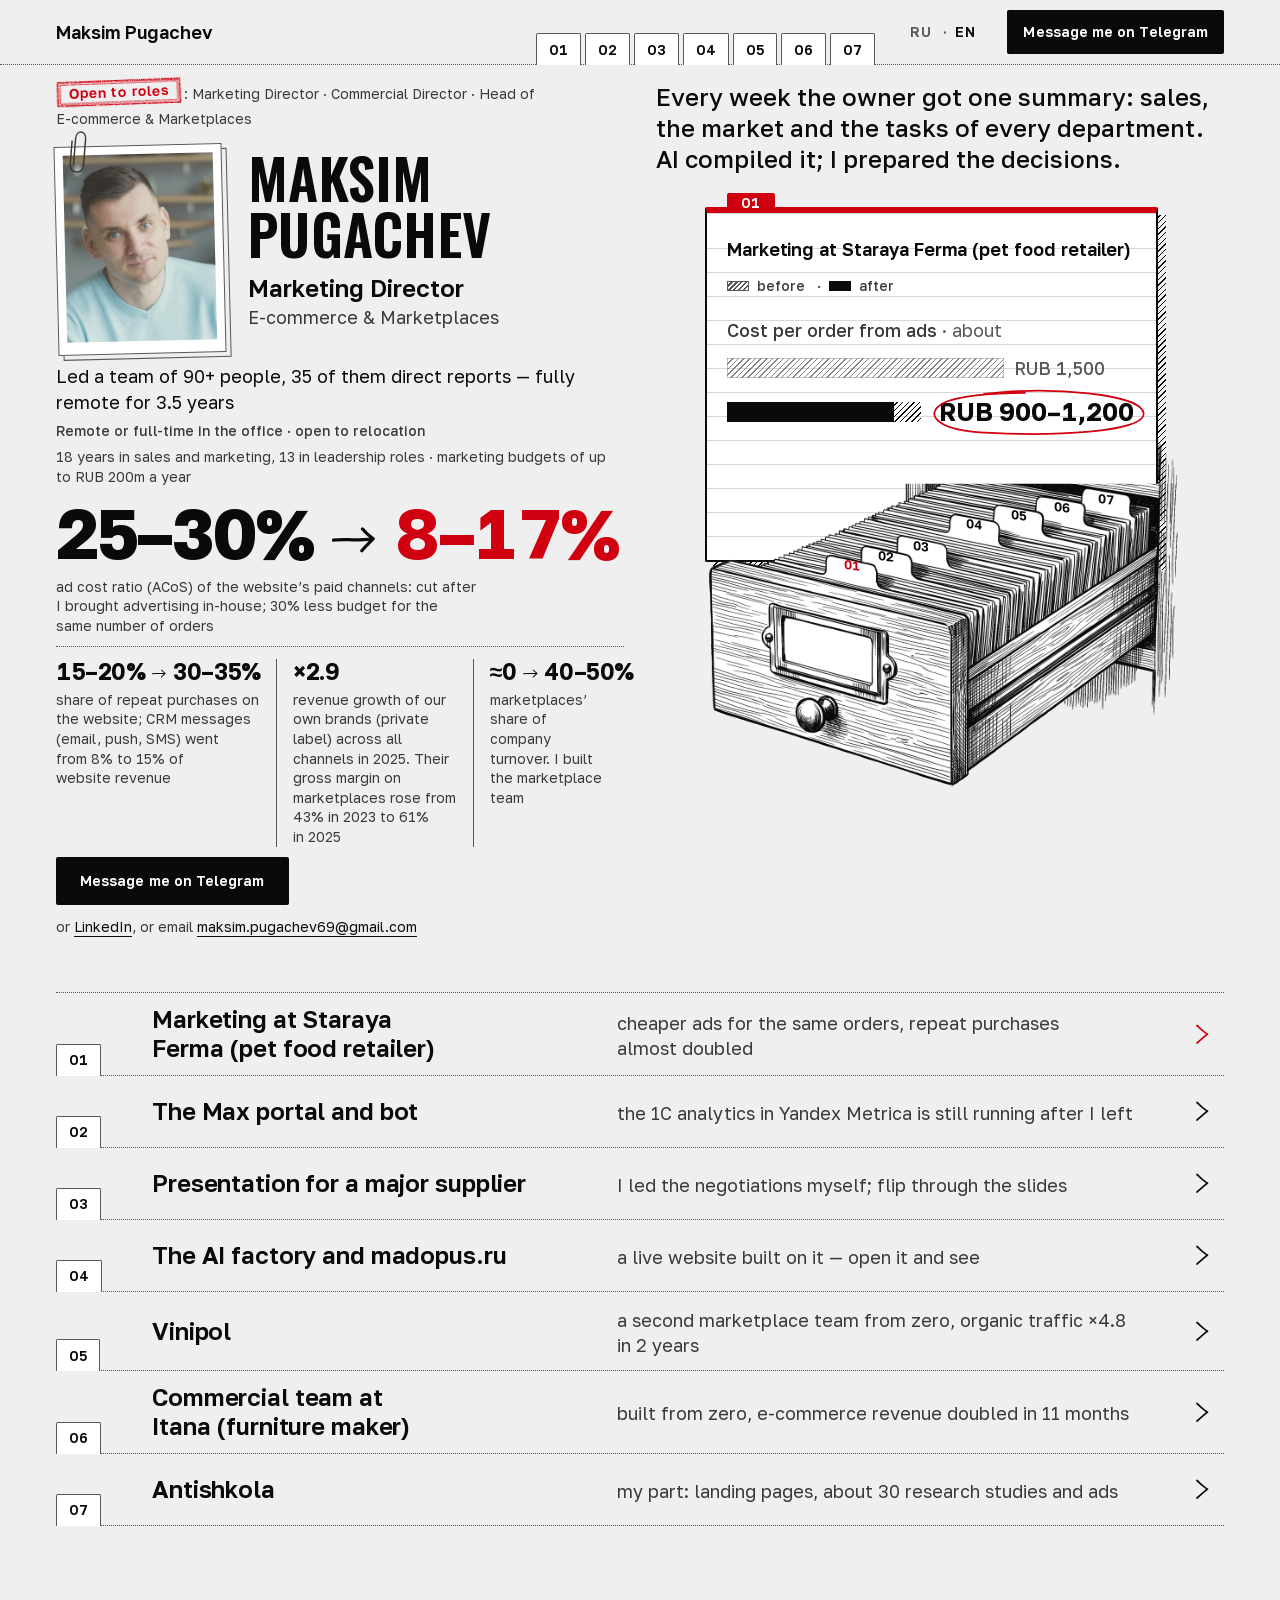
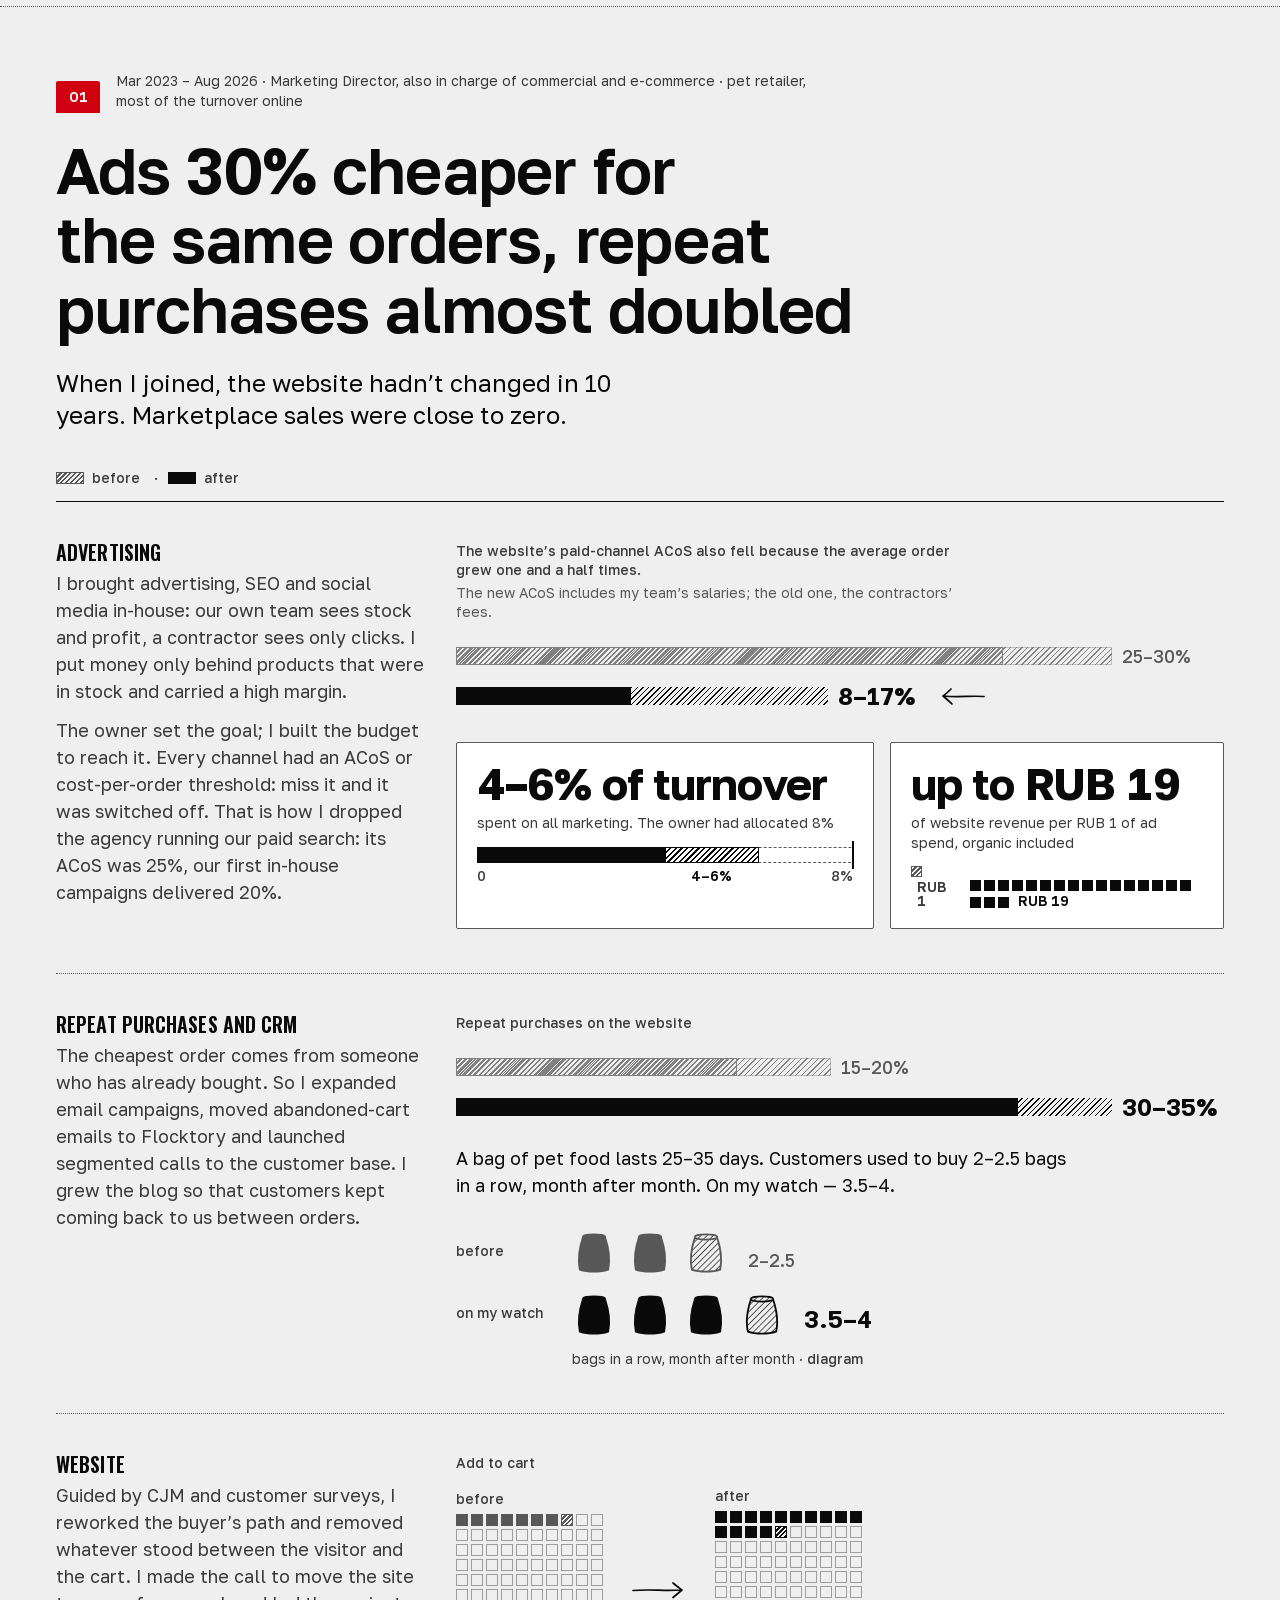
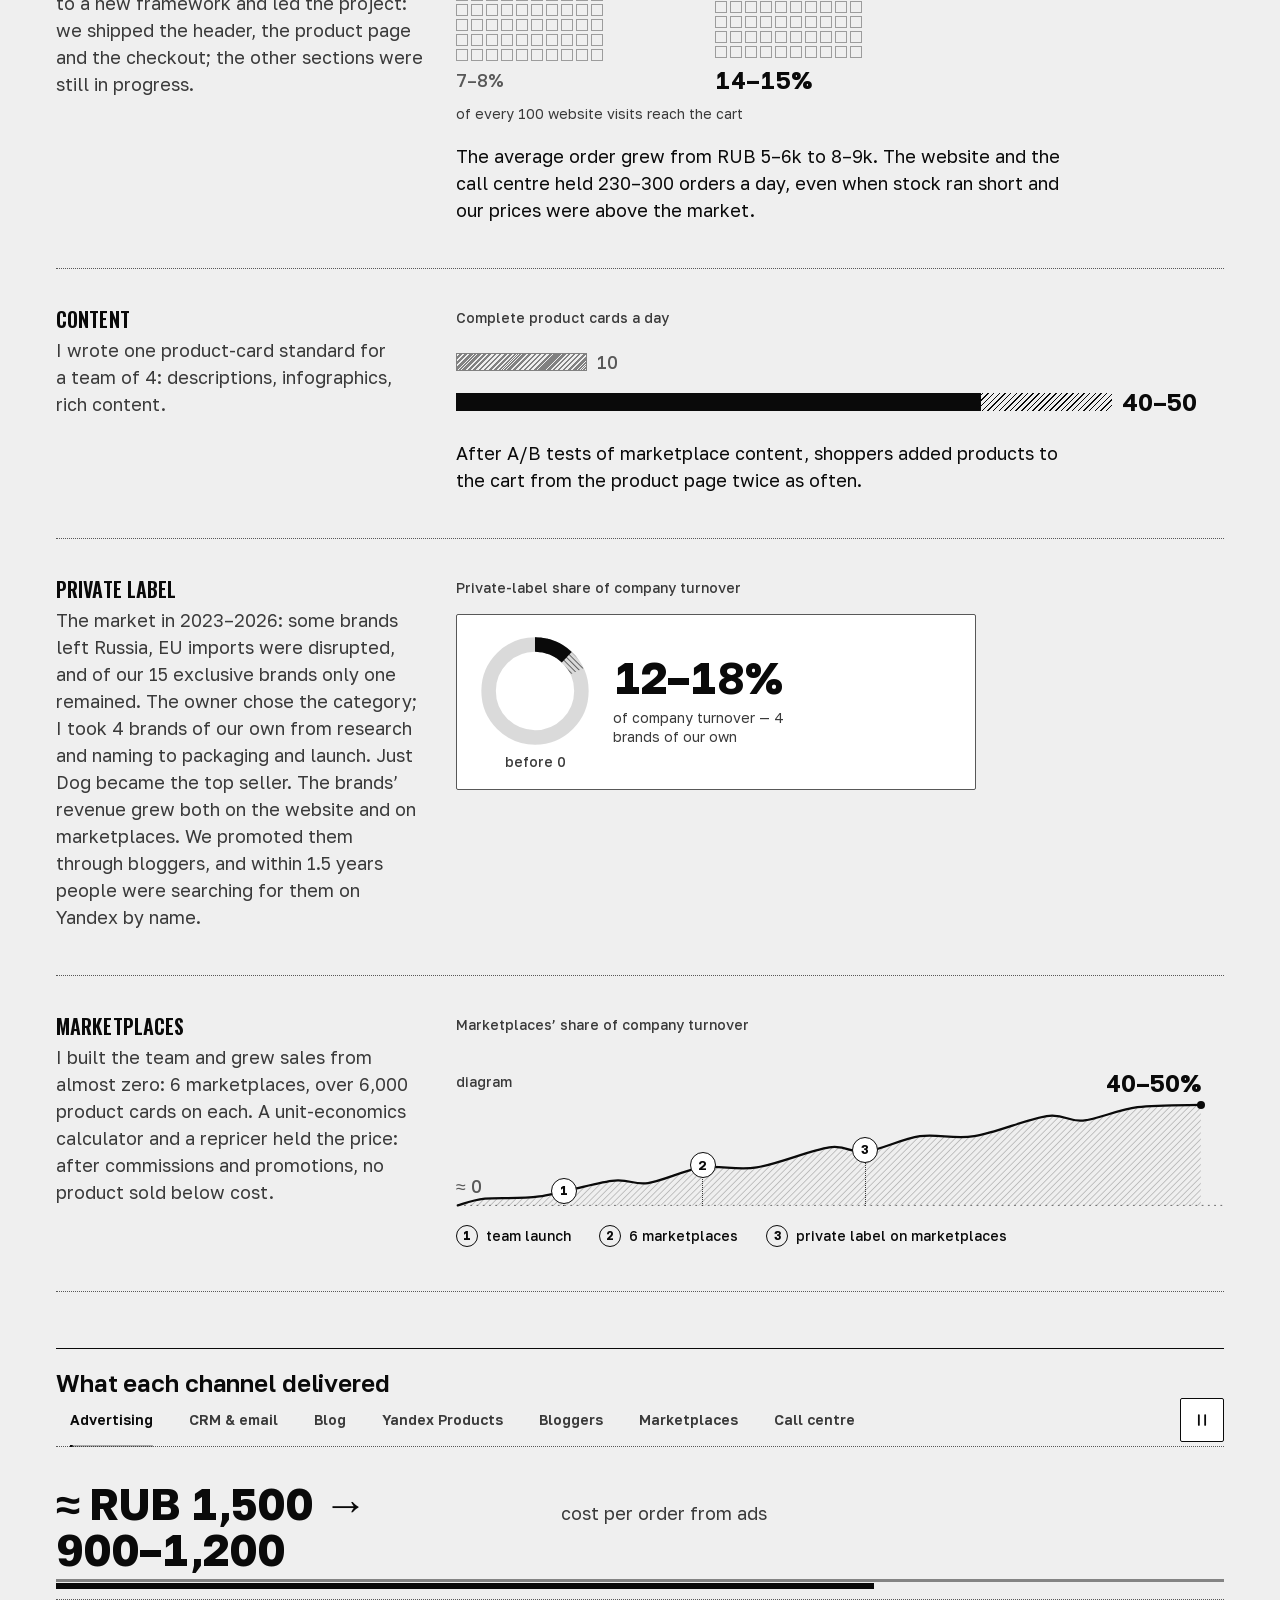
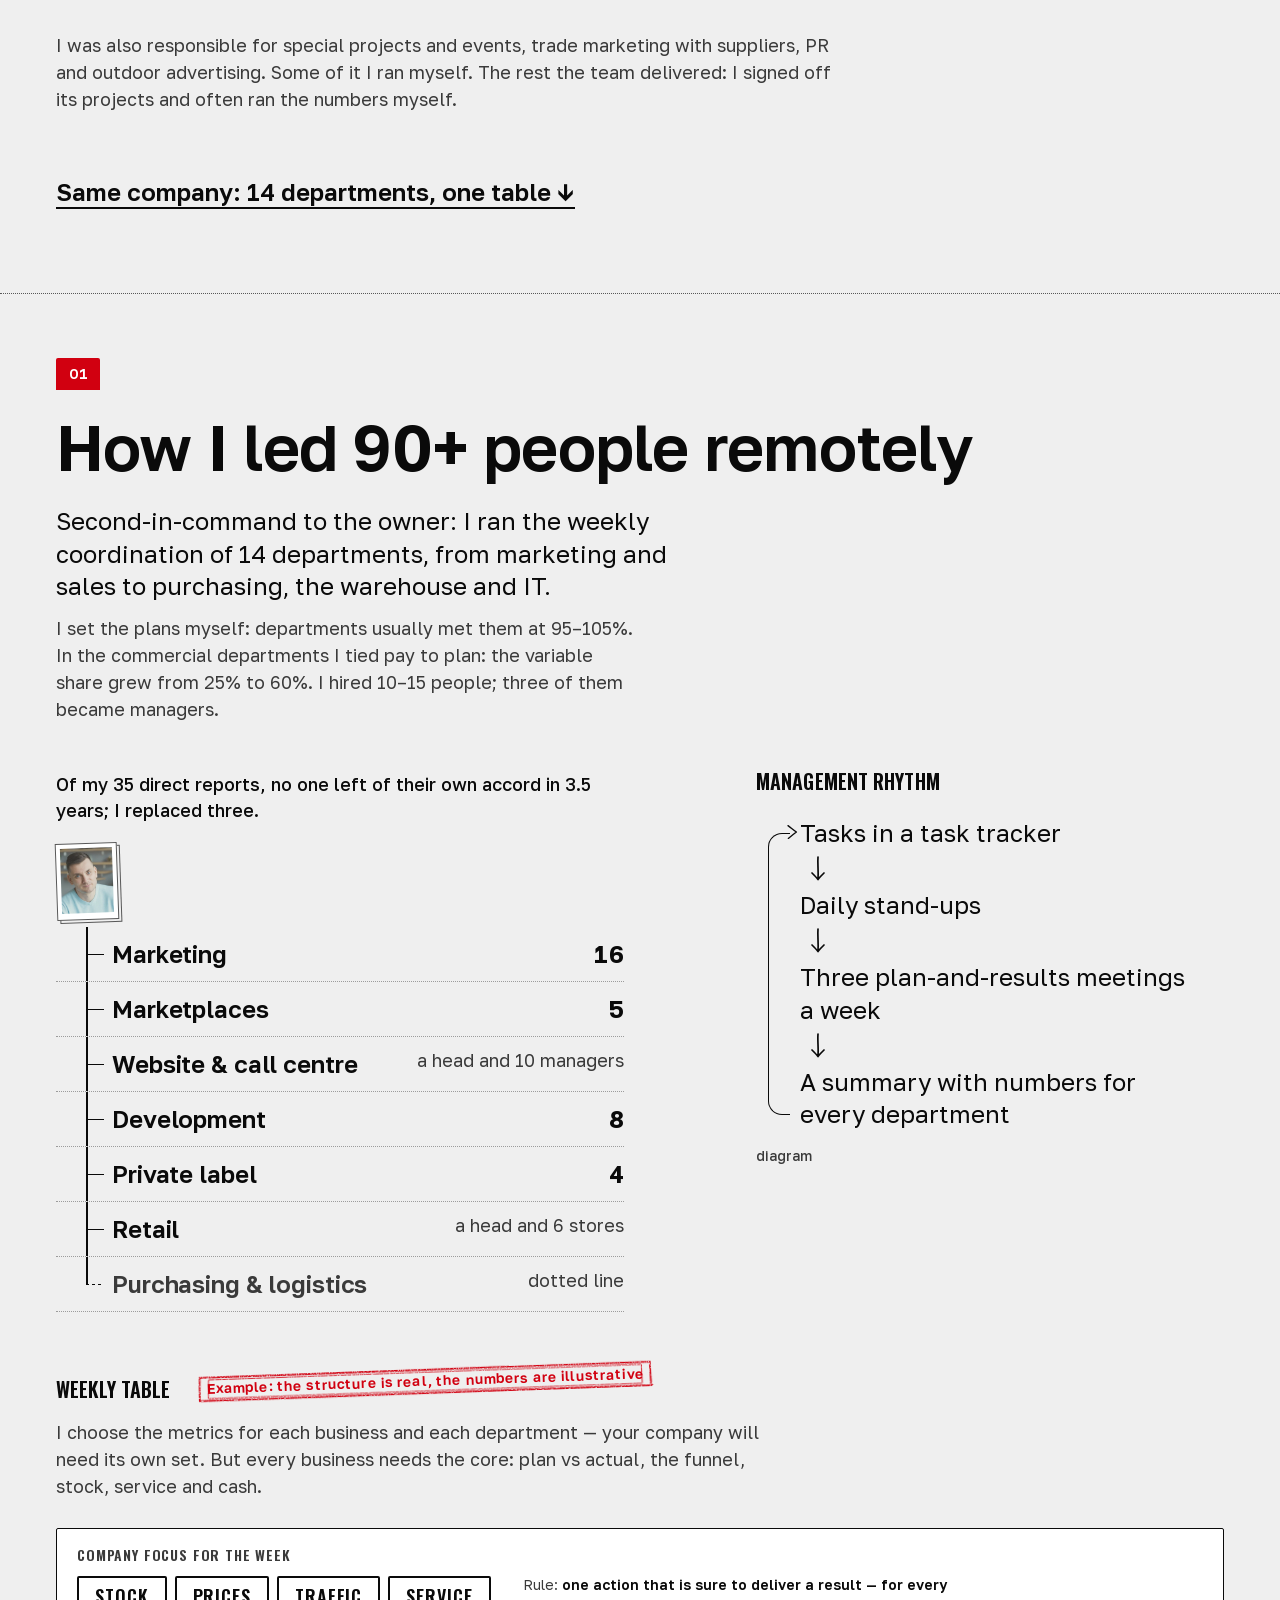
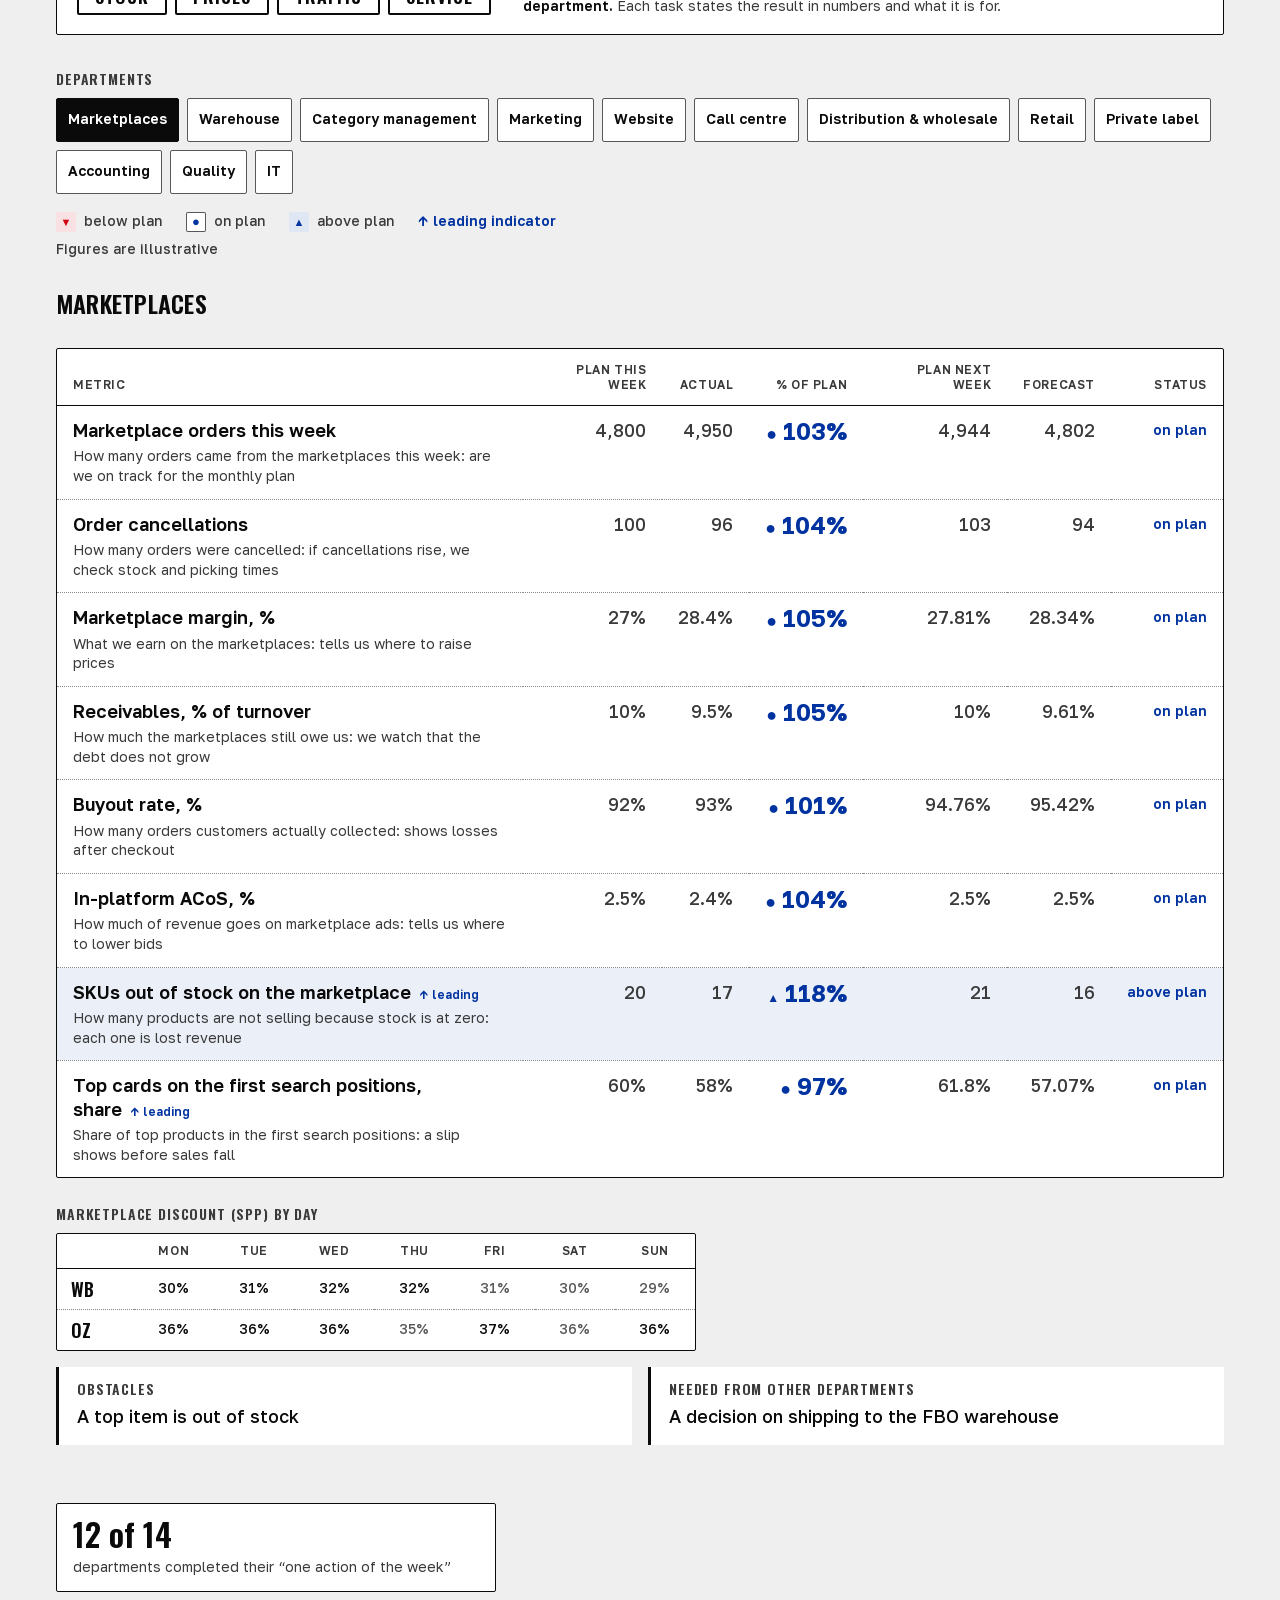
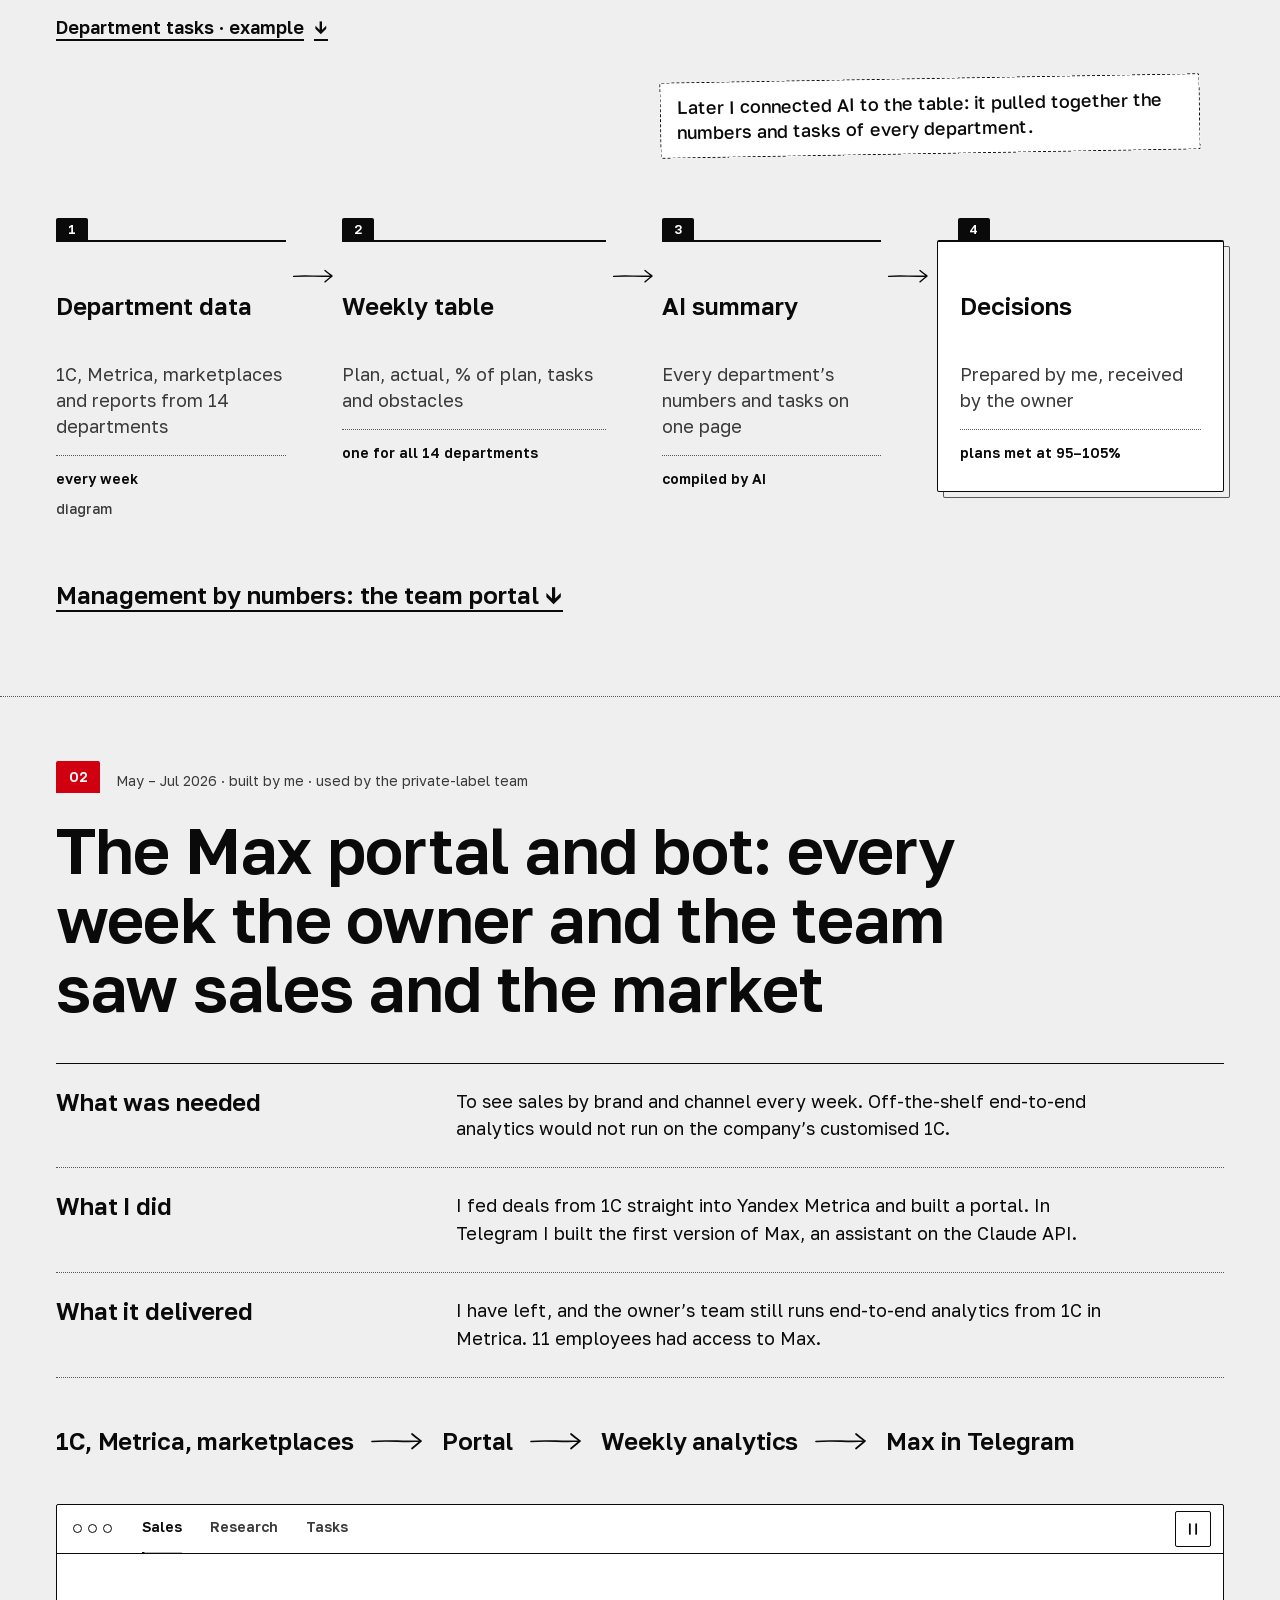
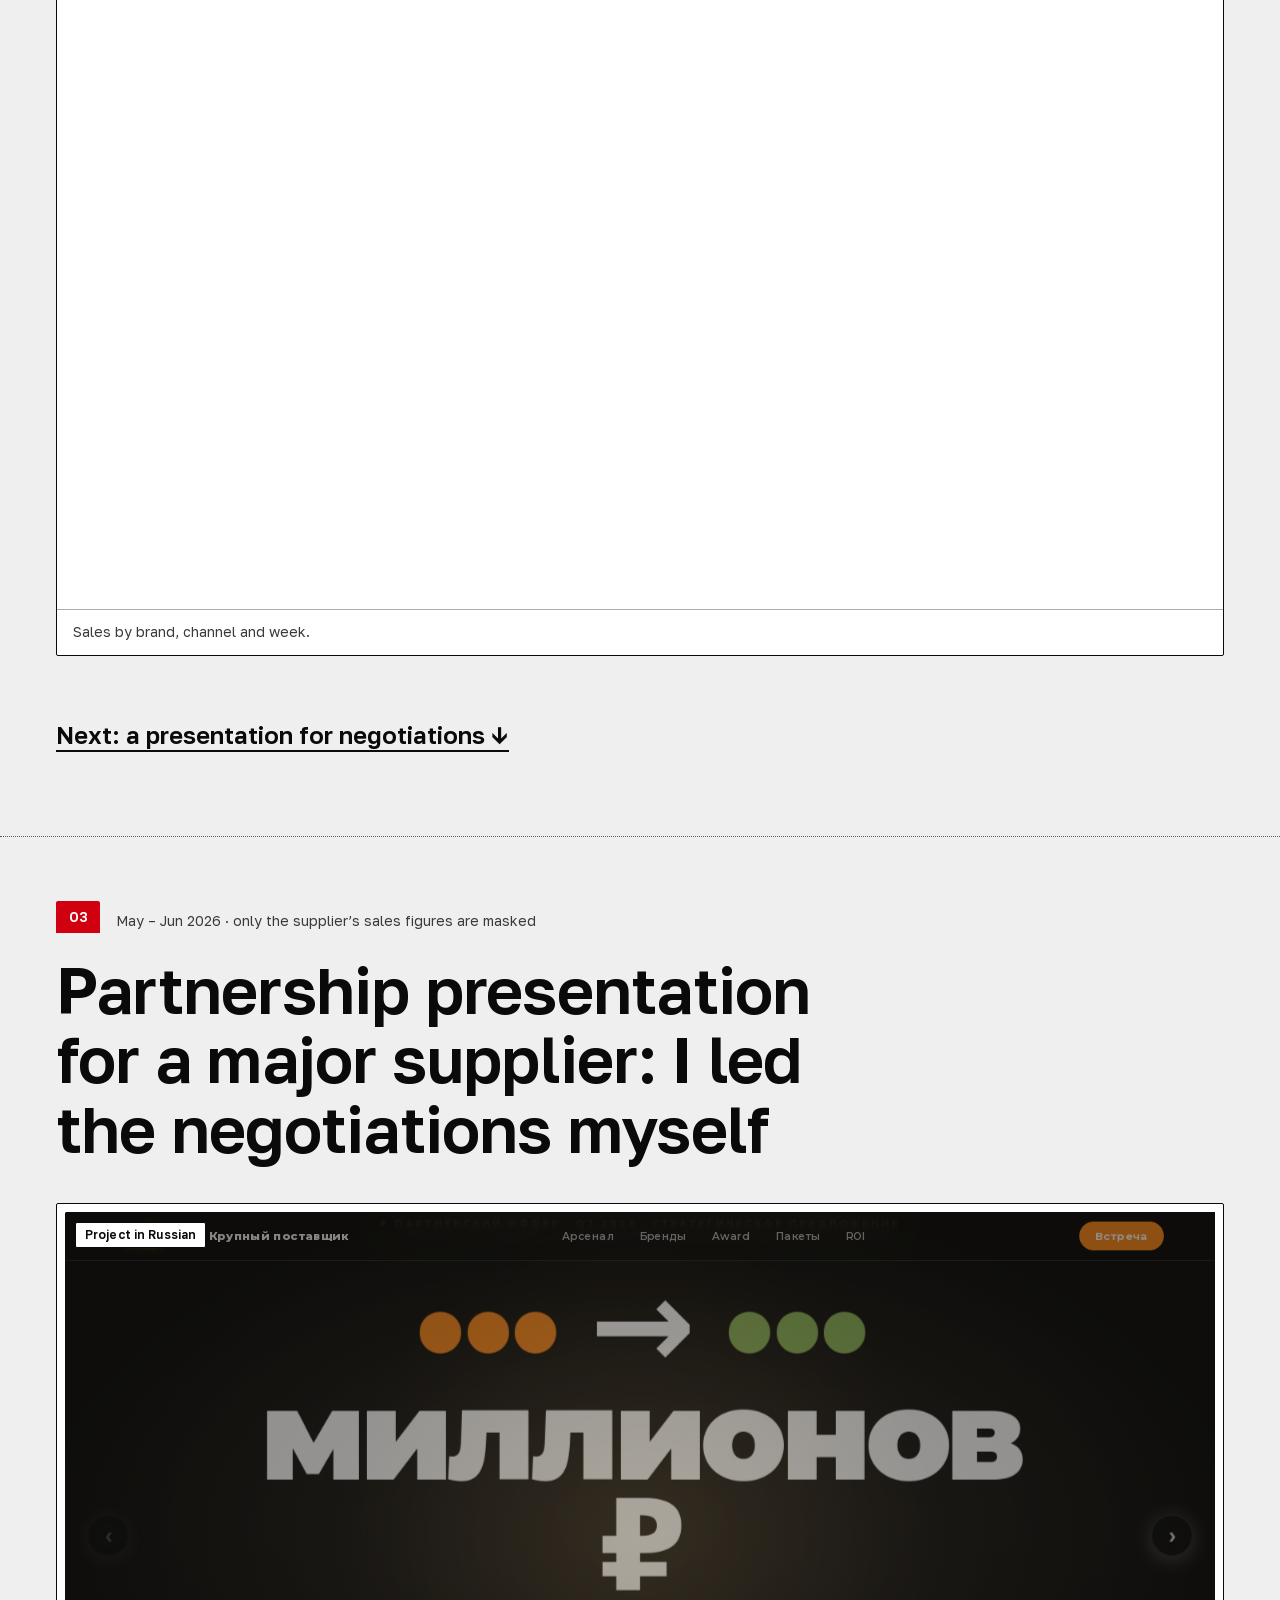
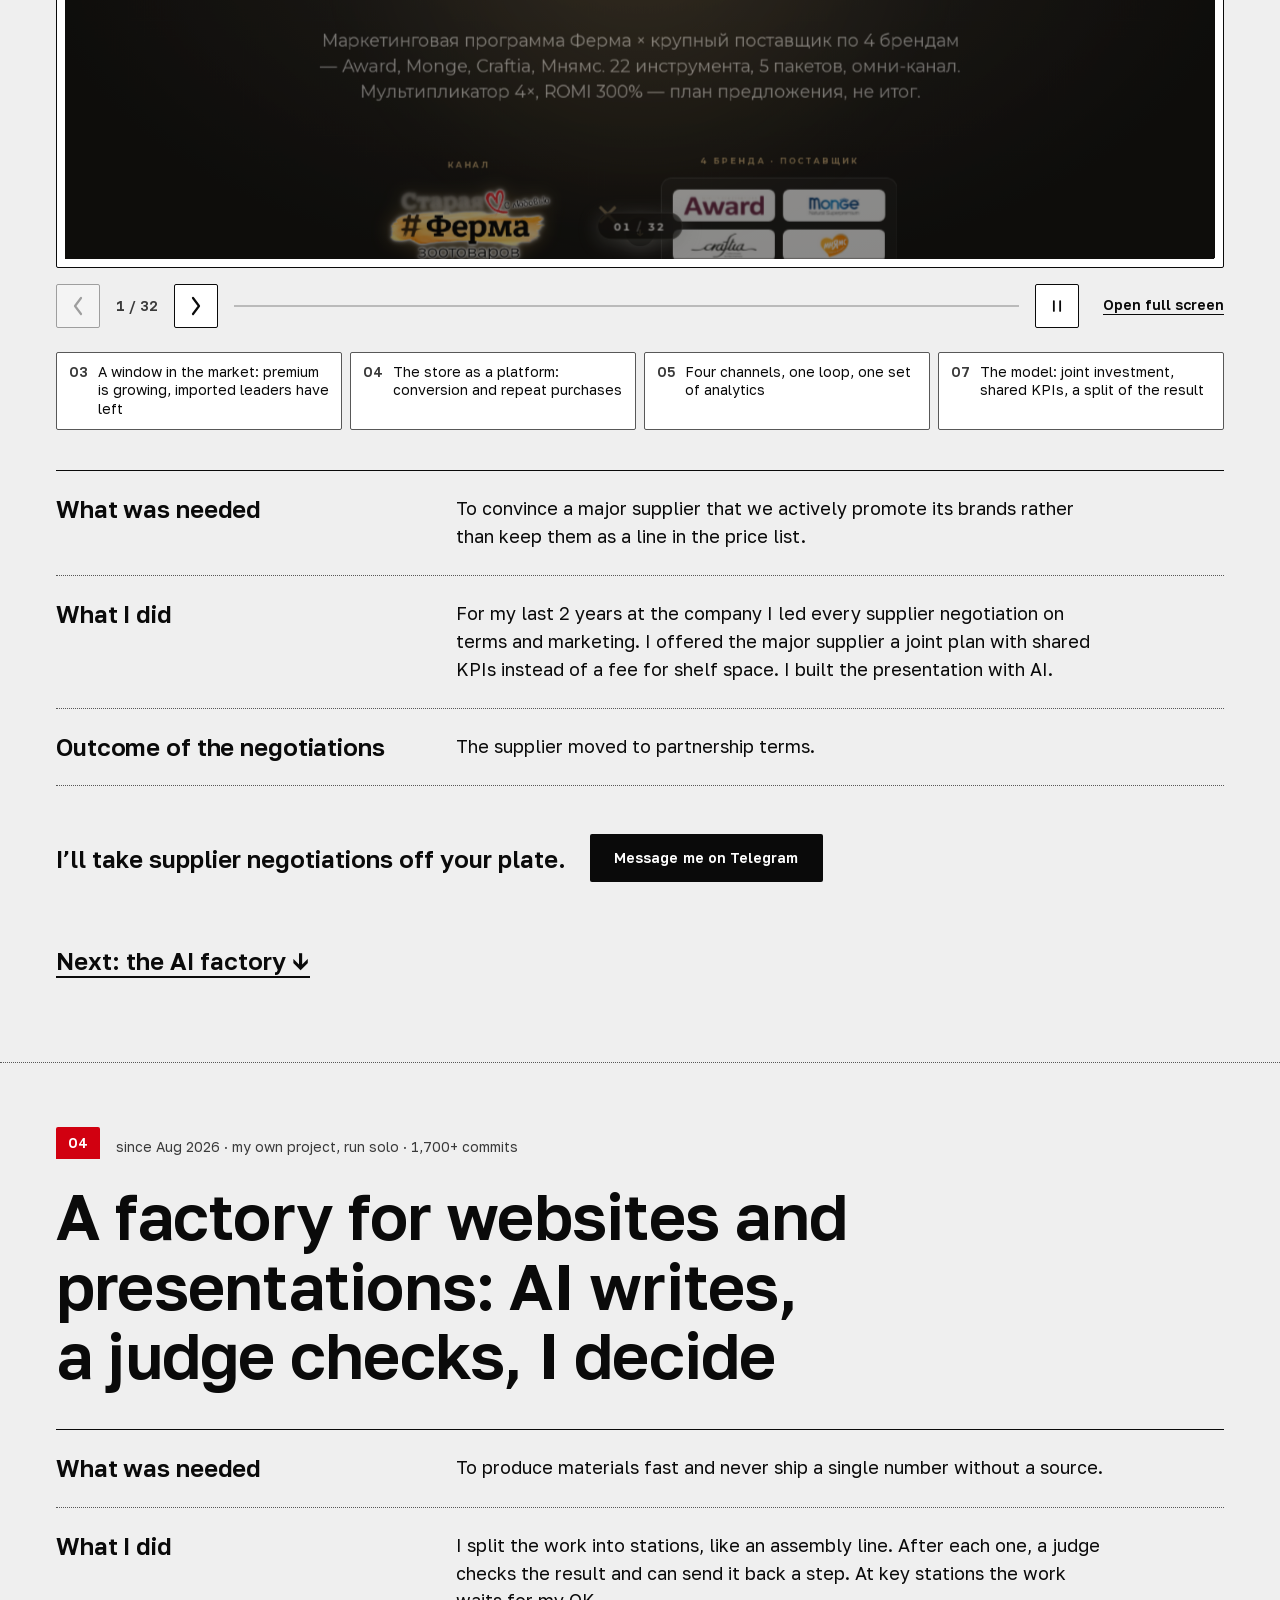
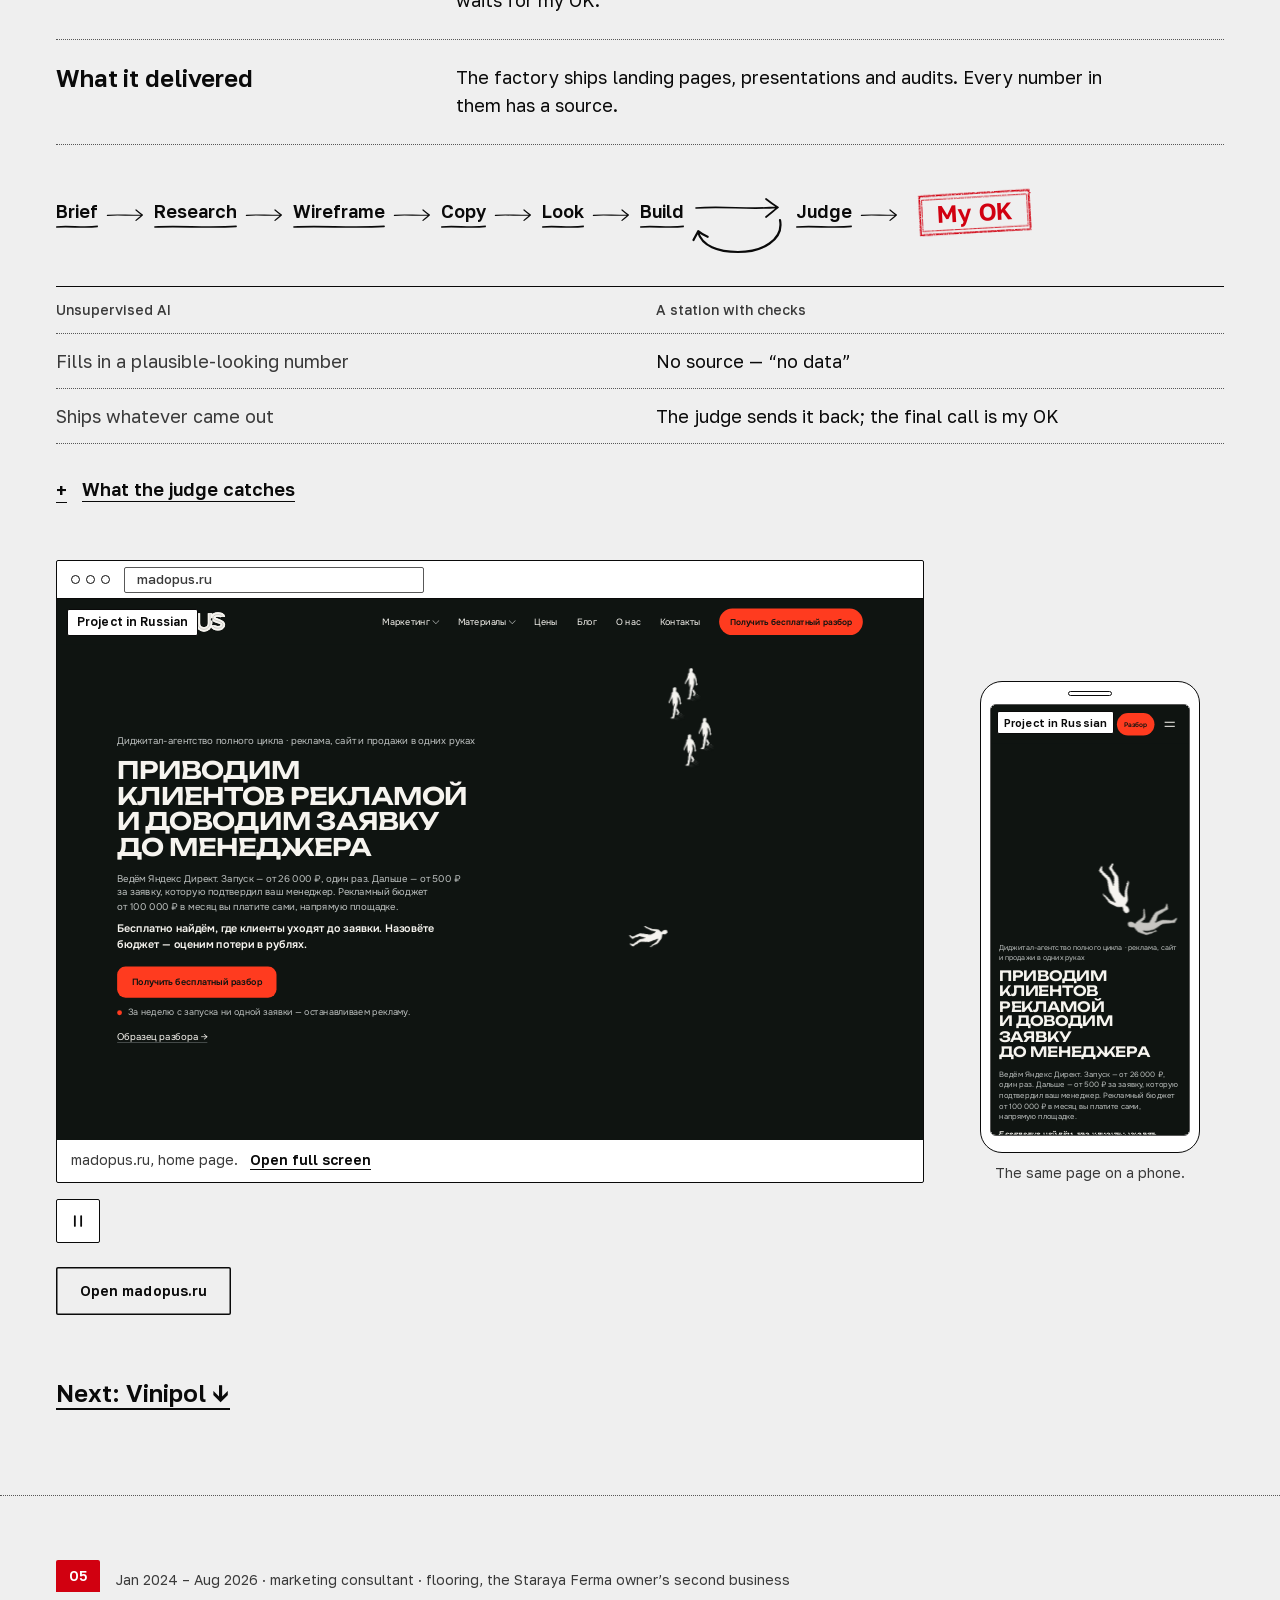
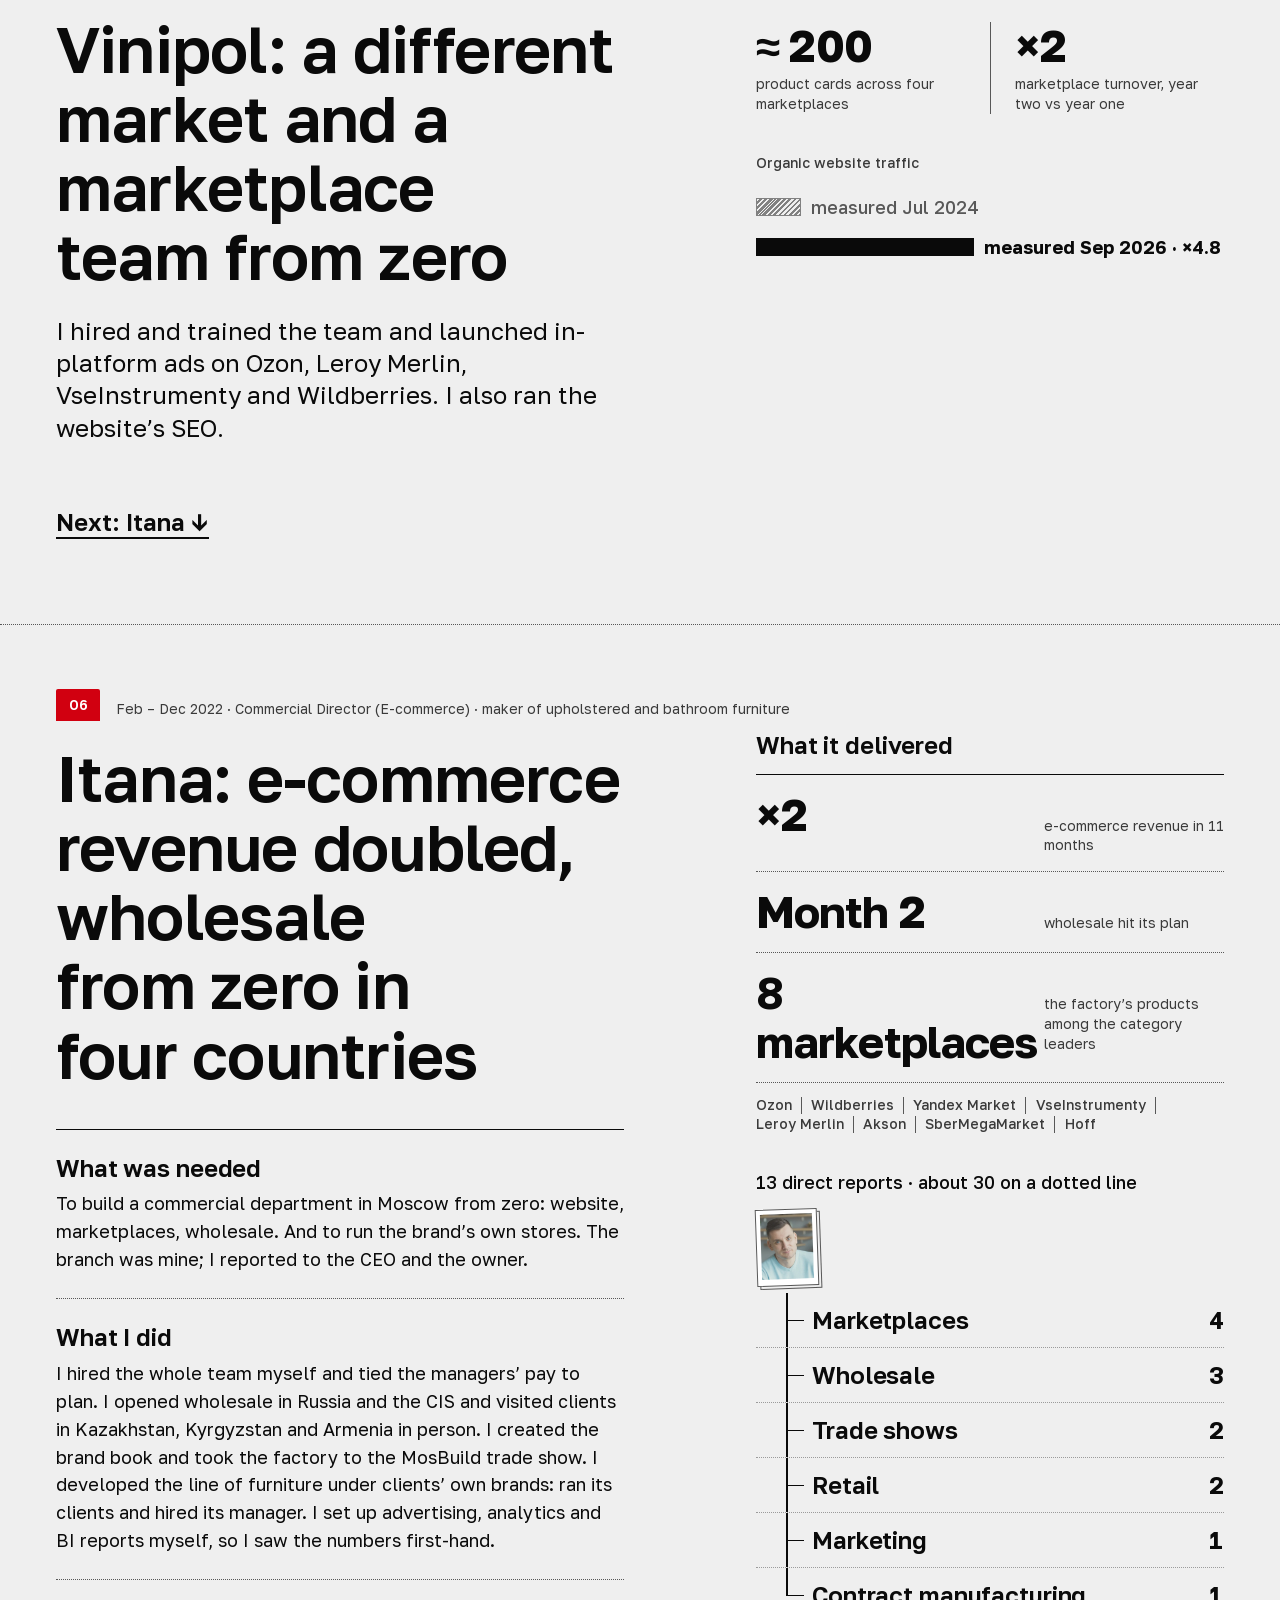
==== commit c89f0bf3: "Hide supplier sums and name (R-391): deck terms, budgets and margins masked, supplier as «крупный по" ====
--- a/en/index.html
+++ b/en/index.html
@@ -12,7 +12,7 @@
 <meta property="og:title" content="Maksim Pugachev — Marketing Director. Selected work">
 <meta property="og:description" content="Marketing director: cheaper ads for the same orders, repeat purchases almost doubled, own brands and marketplaces from zero. Seven projects and their results.">
 <meta property="og:type" content="profile">
-<meta property="og:image" content="https://maksimpugachev.com/img/og-image.png">
+<meta property="og:image" content="https://maksimpugachev.com/img/og-image-en.png"><meta property="og:image:alt" content="Maksim Pugachev — Marketing Director">
 <meta property="og:image:width" content="1200">
 <meta property="og:image:height" content="630">
 <meta name="twitter:card" content="summary_large_image">
@@ -47,8 +47,8 @@
 <section id="toc" class="toc" aria-labelledby="thesis" data-key-image data-move="toc"><p id="thesis" class="thesis">Every week the owner got one summary: sales, the market and the tasks of every department. AI compiled it; I prepared the decisions.</p><div class="stagewrap"><div class="stage" id="stage"><div class="cam" id="cam"><div class="pulls"><div class="card is-up is-open" id="card-1" data-card="1"><div class="sh"></div><div class="paper"><span class="ctab">01</span><div class="face"><a class="ct" href="#ferma" data-goal="toc-click">Marketing at Staraya Ferma (pet food retailer)</a><p class="key key-card"><span class="k k-was">before</span> · <span class="k k-now">after</span></p></div><div class="bars bars-one"><div class="br"><p class="bl">Cost per order from ads <span class="bl-q">· about</span></p><div class="trk trk-was"><i class="b b-was" style="--w:100%"></i><b class="v v-was" style="--w:100%">RUB <span class="nw">1,500</span></b></div><div class="trk trk-now"><i class="b b-now" data-from="1.43" style="--w:70%"><i class="sd" style="width:85.71%"></i></i><b class="v v-now" style="--w:70%"><span class="circ-w">RUB <span class="nw">900–1,200</span><svg class="circ" viewBox="0 0 190 44" preserveAspectRatio="none" aria-hidden="true" focusable="false"><path class="mk mk-ring" pathLength="1" vector-effect="non-scaling-stroke" d="M51.8 6 C 107.1 -1, 181.4 6, 183.1 23 C 184.8 40, 107.1 44, 48.4 40 C 10.4 37, 1.7 22, 20.7 13 C 41.5 4, 107.1 2, 169.3 10"/></svg></span></b></div></div></div></div></div><div class="card" id="card-2" data-card="2"><div class="sh"></div><div class="paper"><span class="ctab">02</span><div class="face"><a class="ct" href="#stm" data-goal="toc-click">The Max portal and bot</a></div><div class="proof"><picture><source type="image/webp" srcset="../img/stm-sales-880.webp 880w, ../img/stm-sales-1760.webp 1760w" sizes="(min-width:1200px) 560px, 92vw"><img width="880" height="550" src="../img/stm-sales-880.jpg" srcset="../img/stm-sales-880.jpg 880w, ../img/stm-sales-1760.jpg 1760w" sizes="(min-width:1200px) 560px, 92vw" alt="Sales by brand, channel and week." loading="lazy" decoding="async"></picture></div></div></div><div class="card" id="card-3" data-card="3"><div class="sh"></div><div class="paper"><span class="ctab">03</span><div class="face"><a class="ct" href="#deck" data-goal="toc-click">Presentation for a major supplier</a></div><div class="proof"><picture><source type="image/webp" srcset="../img/deck-4-880.webp 880w, ../img/deck-4-1760.webp 1760w" sizes="(min-width:1200px) 560px, 92vw"><img width="880" height="471" src="../img/deck-4-880.jpg" srcset="../img/deck-4-880.jpg 880w, ../img/deck-4-1760.jpg 1760w" sizes="(min-width:1200px) 560px, 92vw" alt="Slide from the partnership presentation" loading="lazy" decoding="async"></picture></div></div></div><div class="card" id="card-4" data-card="4"><div class="sh"></div><div class="paper"><span class="ctab">04</span><div class="face"><a class="ct" href="#factory" data-goal="toc-click">The AI factory and madopus.ru</a></div><div class="proof"><picture><source type="image/webp" srcset="../img/madopus-home-880.webp 880w, ../img/madopus-home-1400.webp 1400w" sizes="(min-width:1200px) 560px, 92vw"><img width="880" height="550" src="../img/madopus-home-880.jpg" srcset="../img/madopus-home-880.jpg 880w, ../img/madopus-home-1400.jpg 1400w" sizes="(min-width:1200px) 560px, 92vw" alt="madopus.ru, home page." loading="lazy" decoding="async"></picture></div></div></div><div class="card" id="card-5" data-card="5"><div class="sh"></div><div class="paper"><span class="ctab">05</span><div class="face"><a class="ct" href="#floor" data-goal="toc-click">Vinipol</a></div><div class="proof proof-big"><p class="big" aria-label="×4.8"><span>×4.8</span></p><p class="bigb">organic website traffic in 2 years</p></div></div></div><div class="card" id="card-6" data-card="6"><div class="sh"></div><div class="paper"><span class="ctab">06</span><div class="face"><a class="ct" href="#itana" data-goal="toc-click">Commercial team at Itana (furniture maker)</a></div><div class="proof proof-big proof-3"><p class="big" aria-label="×2"><span>×2</span></p><p class="bigb"><span class="nw"><span class="nw">e-commerce</span></span> revenue in 11 months</p><dl class="p3"><div><dt>13</dt><dd>people on the team, every one my hire</dd></div><div><dt>4 countries</dt><dd>wholesale from zero</dd></div></dl></div></div></div><div class="card" id="card-7" data-card="7"><div class="sh"></div><div class="paper"><span class="ctab">07</span><div class="face"><a class="ct" href="#antishkola" data-goal="toc-click">Antishkola</a></div><div class="proof"><picture><source type="image/webp" srcset="../img/anti-professiya-660.webp 660w, ../img/anti-professiya-1320.webp 1320w" sizes="(min-width:1200px) 560px, 92vw"><img width="660" height="318" src="../img/anti-professiya-660.jpg" srcset="../img/anti-professiya-660.jpg 660w, ../img/anti-professiya-1320.jpg 1320w" sizes="(min-width:1200px) 560px, 92vw" alt="The “English for Professions” page of the Antishkola online school" loading="lazy" decoding="async"></picture></div></div></div></div><div class="draw"><div class="drawin"><div class="artimg" id="artimg"><picture><source media="(prefers-color-scheme: dark)" type="image/webp" srcset="../img/drawing/kartoteka7-full-dark-1296.webp"><source type="image/webp" srcset="../img/drawing/kartoteka7-full-1296.webp"><img src="../img/drawing/kartoteka7-full.png" width="2400" height="1792" alt="Card file of work: seven cards in a drawer" decoding="async"></picture></div><div class="artfront" id="artfront"><picture><source media="(prefers-color-scheme: dark)" type="image/webp" srcset="../img/drawing/kartoteka7-full-dark-1296.webp"><source type="image/webp" srcset="../img/drawing/kartoteka7-full-1296.webp"><img src="../img/drawing/kartoteka7-full.png" width="2400" height="1792" alt="" decoding="async"></picture></div><div class="dtabs"><button class="dtab" type="button" data-k="0" aria-expanded="true" aria-controls="card-1" aria-label="01 · Marketing at Staraya Ferma (pet food retailer)" title="Marketing at Staraya Ferma (pet food retailer)" style="left:30.0%;top:38.4%;width:8.7%;height:4.3%"><span>01</span></button><button class="dtab" type="button" data-k="1" aria-expanded="false" aria-controls="card-2" aria-label="02 · The Max portal and bot" title="The Max portal and bot" style="left:36.0%;top:36.4%;width:8.7%;height:4.3%"><span>02</span></button><button class="dtab" type="button" data-k="2" aria-expanded="false" aria-controls="card-3" aria-label="03 · Presentation for a major supplier" title="Presentation for a major supplier" style="left:42.3%;top:33.8%;width:8.7%;height:4.3%"><span>03</span></button><button class="dtab" type="button" data-k="3" aria-expanded="false" aria-controls="card-4" aria-label="04 · The AI factory and madopus.ru" title="The AI factory and madopus.ru" style="left:51.7%;top:28.7%;width:8.7%;height:4.3%"><span>04</span></button><button class="dtab" type="button" data-k="4" aria-expanded="false" aria-controls="card-5" aria-label="05 · Vinipol" title="Vinipol" style="left:59.8%;top:26.4%;width:8.7%;height:4.3%"><span>05</span></button><button class="dtab" type="button" data-k="5" aria-expanded="false" aria-controls="card-6" aria-label="06 · Commercial team at Itana" title="Commercial team at Itana (furniture maker)" style="left:67.4%;top:24.5%;width:8.7%;height:4.3%"><span>06</span></button><button class="dtab" type="button" data-k="6" aria-expanded="false" aria-controls="card-7" aria-label="07 · Antishkola" title="Antishkola" style="left:75.3%;top:22.6%;width:8.7%;height:4.3%"><span>07</span></button></div></div></div><svg class="nib" id="nib" viewBox="0 0 26 26" aria-hidden="true" focusable="false"><path d="M3 24 L9 14 L21 2 L24 5 L12 17 Z M3 24 L7 23 L9 14" fill="currentColor" stroke="currentColor" stroke-width="1.2" stroke-linejoin="round"/></svg></div></div></div></section>
 </div>
 <nav id="list" class="list" aria-label="List of work"><ol><li class="row"><span class="rnum">01</span><a class="rt" href="#ferma" data-goal="toc-click">Marketing at Staraya Ferma (pet food retailer)</a><span class="rr">cheaper ads for the same orders, repeat purchases almost doubled</span><button class="rx" type="button" data-k="0" aria-expanded="true" aria-controls="card-1" aria-label="Work 01"><svg viewBox="0 0 24 24" aria-hidden="true" focusable="false"><path d="M7 3.5 C 12 8, 16 12, 17.5 12 C 16 13, 12 17, 7 21" fill="none" stroke="currentColor" stroke-width="1.7" stroke-linecap="round" stroke-linejoin="round"/></svg></button></li><li class="row"><span class="rnum">02</span><a class="rt" href="#stm" data-goal="toc-click">The Max portal and bot</a><span class="rr">the 1C analytics in Yandex Metrica is still running after I left</span><button class="rx" type="button" data-k="1" aria-expanded="false" aria-controls="card-2" aria-label="Work 02"><svg viewBox="0 0 24 24" aria-hidden="true" focusable="false"><path d="M7 3.5 C 12 8, 16 12, 17.5 12 C 16 13, 12 17, 7 21" fill="none" stroke="currentColor" stroke-width="1.7" stroke-linecap="round" stroke-linejoin="round"/></svg></button></li><li class="row"><span class="rnum">03</span><a class="rt" href="#deck" data-goal="toc-click">Presentation for a major supplier</a><span class="rr">I led the negotiations myself; flip through the slides</span><button class="rx" type="button" data-k="2" aria-expanded="false" aria-controls="card-3" aria-label="Work 03"><svg viewBox="0 0 24 24" aria-hidden="true" focusable="false"><path d="M7 3.5 C 12 8, 16 12, 17.5 12 C 16 13, 12 17, 7 21" fill="none" stroke="currentColor" stroke-width="1.7" stroke-linecap="round" stroke-linejoin="round"/></svg></button></li><li class="row"><span class="rnum">04</span><a class="rt" href="#factory" data-goal="toc-click">The AI factory and madopus.ru</a><span class="rr">a live website built on it — open it and see</span><button class="rx" type="button" data-k="3" aria-expanded="false" aria-controls="card-4" aria-label="Work 04"><svg viewBox="0 0 24 24" aria-hidden="true" focusable="false"><path d="M7 3.5 C 12 8, 16 12, 17.5 12 C 16 13, 12 17, 7 21" fill="none" stroke="currentColor" stroke-width="1.7" stroke-linecap="round" stroke-linejoin="round"/></svg></button></li><li class="row"><span class="rnum">05</span><a class="rt" href="#floor" data-goal="toc-click">Vinipol</a><span class="rr">a second marketplace team from zero, organic traffic ×4.8 in 2 years</span><button class="rx" type="button" data-k="4" aria-expanded="false" aria-controls="card-5" aria-label="Work 05"><svg viewBox="0 0 24 24" aria-hidden="true" focusable="false"><path d="M7 3.5 C 12 8, 16 12, 17.5 12 C 16 13, 12 17, 7 21" fill="none" stroke="currentColor" stroke-width="1.7" stroke-linecap="round" stroke-linejoin="round"/></svg></button></li><li class="row"><span class="rnum">06</span><a class="rt" href="#itana" data-goal="toc-click">Commercial team at Itana (furniture maker)</a><span class="rr">built from zero, <span class="nw">e-commerce</span> revenue doubled in 11 months</span><button class="rx" type="button" data-k="5" aria-expanded="false" aria-controls="card-6" aria-label="Work 06"><svg viewBox="0 0 24 24" aria-hidden="true" focusable="false"><path d="M7 3.5 C 12 8, 16 12, 17.5 12 C 16 13, 12 17, 7 21" fill="none" stroke="currentColor" stroke-width="1.7" stroke-linecap="round" stroke-linejoin="round"/></svg></button></li><li class="row"><span class="rnum">07</span><a class="rt" href="#antishkola" data-goal="toc-click">Antishkola</a><span class="rr">my part: landing pages, about 30 research studies and ads</span><button class="rx" type="button" data-k="6" aria-expanded="false" aria-controls="card-7" aria-label="Work 07"><svg viewBox="0 0 24 24" aria-hidden="true" focusable="false"><path d="M7 3.5 C 12 8, 16 12, 17.5 12 C 16 13, 12 17, 7 21" fill="none" stroke="currentColor" stroke-width="1.7" stroke-linecap="round" stroke-linejoin="round"/></svg></button></li></ol></nav>
-<section id="ferma" class="ferma" aria-labelledby="h2-ferma" data-move="ferma"><div class="ferma-in"><p class="meta"><span class="mtab">01</span><span class="mt">Mar 2023 – Aug 2026 · Marketing Director, also in charge of commercial and <span class="nw"><span class="nw">e-commerce</span></span> · pet retailer, most of the turnover online</span></p><h2 id="h2-ferma">Ads 30% cheaper for the same orders, repeat purchases almost doubled</h2><p class="sit">When I joined, the website hadn’t changed in 10 years. Marketplace sales were close to zero.</p><p class="key"><span class="k k-was">before</span> · <span class="k k-now">after</span></p><ol class="levers"><li class="lv lv-1" data-kind="pair"><div class="lv-l"><h3 class="lv-n">Advertising</h3><p class="lv-d">I brought advertising, SEO and social media in-house: our own team sees stock and profit, a contractor sees only clicks. I put money only behind products that were in stock and carried a high margin.</p><p class="lv-d">The owner set the goal; I built the budget to reach it. Every channel had an ACoS or cost-per-order threshold: miss it and it was switched off. That is how I dropped the agency running our paid search: its ACoS was 25%, our first in-house campaigns delivered 20%.</p></div><div class="lv-r"><p class="lv-c">The website’s paid-channel ACoS also fell because the average order grew one and a half times. <span class="lv-cq">The new ACoS includes my team’s salaries; the old one, the contractors’ fees.</span></p><div class="viz" data-show="bars: before → after"><div class="trk trk-was"><i class="b b-was" style="--w:100%"><i class="sd" style="width:83.33%"></i></i><b class="v v-was" style="--w:100%"><span class="nw">25–30</span>%</b></div><div class="trk trk-now"><i class="b b-now" data-from="1.76" style="--w:56.67%"><i class="sd" style="width:47.06%"></i></i><b class="v v-now" style="--w:56.67%"><span class="nw">8–17</span>%</b></div><svg class="pen-l" viewBox="0 0 48 22" aria-hidden="true" focusable="false"><path class="mk" pathLength="1" d="M46 11.5 C 34 10.5, 20 12.5, 5 11 M 13 4 C 10 7, 8 9, 5 11 C 8 13.5, 11 16, 14 19"/></svg></div><div class="tiles" data-tiles><div class="tile" data-show="tile: marketing budget"><dl class="stat1"><dt><span class="nw">4–6%</span> of turnover</dt><dd>spent on all marketing. The owner had allocated 8%</dd></dl><div class="mini sc" aria-hidden="true"><div class="sc-t"><i class="sc-a"></i><i class="sc-s" style="--w:50%"></i><i class="sc-h" style="--x:50%;--w:25%"></i><i class="sc-m"></i></div><div class="sc-ax"><span>0</span><span class="sc-ax-s" style="--x:62.5%">4–6%</span><span>8%</span></div></div></div><div class="tile" data-show="tile: revenue per ruble of ads"><dl class="stat1 stat1-n"><dt>up to <span class="nw">RUB 19</span></dt><dd>of website revenue per RUB 1 of ad spend, organic included</dd></dl><div class="mini rub" aria-hidden="true"><span class="rub-1"><i></i><b>RUB 1</b></span><span class="rub-19"><i></i><i></i><i></i><i></i><i></i><i></i><i></i><i></i><i></i><i></i><i></i><i></i><i></i><i></i><i></i><i></i><i></i><i></i><i></i><b>RUB 19</b></span></div></div></div></div></li><li class="lv lv-2" data-kind="pair"><div class="lv-l"><h3 class="lv-n">Repeat purchases and CRM</h3><p class="lv-d">The cheapest order comes from someone who has already bought. So I expanded email campaigns, moved abandoned-cart emails to Flocktory and launched segmented calls to the customer base. I grew the blog so that customers kept coming back to us between orders.</p></div><div class="lv-r"><p class="lv-c">Repeat purchases on the website</p><div class="viz" data-show="bars: before → after"><div class="trk trk-was"><i class="b b-was" style="--w:57.14%"><i class="sd" style="width:75%"></i></i><b class="v v-was" style="--w:57.14%"><span class="nw">15–20</span>%</b></div><div class="trk trk-now"><i class="b b-now" data-from="0.57" style="--w:100%"><i class="sd" style="width:85.71%"></i></i><b class="v v-now" style="--w:100%"><span class="nw">30–35</span>%</b></div></div><p class="lv-m">A bag of pet food lasts <span class="nw">25–35</span> days. Customers used to buy <span class="nw">2–2.5</span> bags in a row, month after month. On my watch — <span class="nw">3.5–4</span>.</p><figure class="ret" data-ret data-show="diagram: bag after bag" aria-label="Diagram: customers used to buy 2–2.5 bags in a row; on my watch, 3.5–4"><div class="ret-r ret-r-was" aria-hidden="true"><span class="ret-k">before</span><span class="bags"><svg class="bg" viewBox="0 0 40 44" aria-hidden="true" focusable="false"><path class="bg-f" d="M10 9 C 9 6, 31 6, 30 9 C 33 18, 35 30, 33 39 C 26 41.5, 14 41.5, 7 39 C 5 30, 7 18, 10 9 Z"/><path class="mk" pathLength="1" d="M10 9 C 9 6, 31 6, 30 9 C 33 18, 35 30, 33 39 C 26 41.5, 14 41.5, 7 39 C 5 30, 7 18, 10 9 Z M 11 10.5 C 17 12, 23 12, 29 10.5"/></svg><svg class="bg" viewBox="0 0 40 44" aria-hidden="true" focusable="false"><path class="bg-f" d="M10 9 C 9 6, 31 6, 30 9 C 33 18, 35 30, 33 39 C 26 41.5, 14 41.5, 7 39 C 5 30, 7 18, 10 9 Z"/><path class="mk" pathLength="1" d="M10 9 C 9 6, 31 6, 30 9 C 33 18, 35 30, 33 39 C 26 41.5, 14 41.5, 7 39 C 5 30, 7 18, 10 9 Z M 11 10.5 C 17 12, 23 12, 29 10.5"/></svg><svg class="bg bg-r" viewBox="0 0 40 44" aria-hidden="true" focusable="false"><path class="bg-f" d="M10 9 C 9 6, 31 6, 30 9 C 33 18, 35 30, 33 39 C 26 41.5, 14 41.5, 7 39 C 5 30, 7 18, 10 9 Z"/><path class="mk" pathLength="1" d="M10 9 C 9 6, 31 6, 30 9 C 33 18, 35 30, 33 39 C 26 41.5, 14 41.5, 7 39 C 5 30, 7 18, 10 9 Z M 11 10.5 C 17 12, 23 12, 29 10.5"/></svg></span><b class="ret-v">2–2.5</b></div><div class="ret-r ret-r-now" aria-hidden="true"><span class="ret-k">on my watch</span><span class="bags"><svg class="bg" viewBox="0 0 40 44" aria-hidden="true" focusable="false"><path class="bg-f" d="M10 9 C 9 6, 31 6, 30 9 C 33 18, 35 30, 33 39 C 26 41.5, 14 41.5, 7 39 C 5 30, 7 18, 10 9 Z"/><path class="mk" pathLength="1" d="M10 9 C 9 6, 31 6, 30 9 C 33 18, 35 30, 33 39 C 26 41.5, 14 41.5, 7 39 C 5 30, 7 18, 10 9 Z M 11 10.5 C 17 12, 23 12, 29 10.5"/></svg><svg class="bg" viewBox="0 0 40 44" aria-hidden="true" focusable="false"><path class="bg-f" d="M10 9 C 9 6, 31 6, 30 9 C 33 18, 35 30, 33 39 C 26 41.5, 14 41.5, 7 39 C 5 30, 7 18, 10 9 Z"/><path class="mk" pathLength="1" d="M10 9 C 9 6, 31 6, 30 9 C 33 18, 35 30, 33 39 C 26 41.5, 14 41.5, 7 39 C 5 30, 7 18, 10 9 Z M 11 10.5 C 17 12, 23 12, 29 10.5"/></svg><svg class="bg" viewBox="0 0 40 44" aria-hidden="true" focusable="false"><path class="bg-f" d="M10 9 C 9 6, 31 6, 30 9 C 33 18, 35 30, 33 39 C 26 41.5, 14 41.5, 7 39 C 5 30, 7 18, 10 9 Z"/><path class="mk" pathLength="1" d="M10 9 C 9 6, 31 6, 30 9 C 33 18, 35 30, 33 39 C 26 41.5, 14 41.5, 7 39 C 5 30, 7 18, 10 9 Z M 11 10.5 C 17 12, 23 12, 29 10.5"/></svg><svg class="bg bg-r" viewBox="0 0 40 44" aria-hidden="true" focusable="false"><path class="bg-f" d="M10 9 C 9 6, 31 6, 30 9 C 33 18, 35 30, 33 39 C 26 41.5, 14 41.5, 7 39 C 5 30, 7 18, 10 9 Z"/><path class="mk" pathLength="1" d="M10 9 C 9 6, 31 6, 30 9 C 33 18, 35 30, 33 39 C 26 41.5, 14 41.5, 7 39 C 5 30, 7 18, 10 9 Z M 11 10.5 C 17 12, 23 12, 29 10.5"/></svg></span><b class="ret-v">3.5–4</b></div><figcaption class="ret-c">bags in a row, month after month · <span class="sch-w5">diagram</span></figcaption></figure></div></li><li class="lv lv-3" data-kind="pair"><div class="lv-l"><h3 class="lv-n">Website</h3><p class="lv-d">Guided by CJM and customer surveys, I reworked the buyer’s path and removed whatever stood between the visitor and the cart. I made the call to move the site to a new framework and led the project: we shipped the header, the product page and the checkout; the other sections were still in progress.</p></div><div class="lv-r"><p class="lv-c">Add to cart</p><div class="viz fun" data-fun data-show="funnel: website → cart"><div class="fun-c"><p class="fun-k">before</p><div class="fun-g" aria-hidden="true"><i class="u u-s"></i><i class="u u-s"></i><i class="u u-s"></i><i class="u u-s"></i><i class="u u-s"></i><i class="u u-s"></i><i class="u u-s"></i><i class="u u-h"></i><i class="u"></i><i class="u"></i><i class="u"></i><i class="u"></i><i class="u"></i><i class="u"></i><i class="u"></i><i class="u"></i><i class="u"></i><i class="u"></i><i class="u"></i><i class="u"></i><i class="u"></i><i class="u"></i><i class="u"></i><i class="u"></i><i class="u"></i><i class="u"></i><i class="u"></i><i class="u"></i><i class="u"></i><i class="u"></i><i class="u"></i><i class="u"></i><i class="u"></i><i class="u"></i><i class="u"></i><i class="u"></i><i class="u"></i><i class="u"></i><i class="u"></i><i class="u"></i><i class="u"></i><i class="u"></i><i class="u"></i><i class="u"></i><i class="u"></i><i class="u"></i><i class="u"></i><i class="u"></i><i class="u"></i><i class="u"></i><i class="u"></i><i class="u"></i><i class="u"></i><i class="u"></i><i class="u"></i><i class="u"></i><i class="u"></i><i class="u"></i><i class="u"></i><i class="u"></i><i class="u"></i><i class="u"></i><i class="u"></i><i class="u"></i><i class="u"></i><i class="u"></i><i class="u"></i><i class="u"></i><i class="u"></i><i class="u"></i><i class="u"></i><i class="u"></i><i class="u"></i><i class="u"></i><i class="u"></i><i class="u"></i><i class="u"></i><i class="u"></i><i class="u"></i><i class="u"></i><i class="u"></i><i class="u"></i><i class="u"></i><i class="u"></i><i class="u"></i><i class="u"></i><i class="u"></i><i class="u"></i><i class="u"></i><i class="u"></i><i class="u"></i><i class="u"></i><i class="u"></i><i class="u"></i><i class="u"></i><i class="u"></i><i class="u"></i><i class="u"></i><i class="u"></i><i class="u"></i></div><p class="fun-v"><span class="nw">7–8</span>%</p></div><div class="fun-a" aria-hidden="true"><svg class="pr" viewBox="0 0 56 24" aria-hidden="true" focusable="false"><path class="mk" pathLength="1" d="M2 12.5 C 18 11, 34 13.2, 50 12 M 42 5 C 46 8.5, 49 10.5, 51 12 C 48.6 14, 45.6 16.6, 42 19.5"/></svg></div><div class="fun-c fun-now"><p class="fun-k">after</p><div class="fun-g" aria-hidden="true"><i class="u u-s"></i><i class="u u-s"></i><i class="u u-s"></i><i class="u u-s"></i><i class="u u-s"></i><i class="u u-s"></i><i class="u u-s"></i><i class="u u-s"></i><i class="u u-s"></i><i class="u u-s"></i><i class="u u-s"></i><i class="u u-s"></i><i class="u u-s"></i><i class="u u-s"></i><i class="u u-h"></i><i class="u"></i><i class="u"></i><i class="u"></i><i class="u"></i><i class="u"></i><i class="u"></i><i class="u"></i><i class="u"></i><i class="u"></i><i class="u"></i><i class="u"></i><i class="u"></i><i class="u"></i><i class="u"></i><i class="u"></i><i class="u"></i><i class="u"></i><i class="u"></i><i class="u"></i><i class="u"></i><i class="u"></i><i class="u"></i><i class="u"></i><i class="u"></i><i class="u"></i><i class="u"></i><i class="u"></i><i class="u"></i><i class="u"></i><i class="u"></i><i class="u"></i><i class="u"></i><i class="u"></i><i class="u"></i><i class="u"></i><i class="u"></i><i class="u"></i><i class="u"></i><i class="u"></i><i class="u"></i><i class="u"></i><i class="u"></i><i class="u"></i><i class="u"></i><i class="u"></i><i class="u"></i><i class="u"></i><i class="u"></i><i class="u"></i><i class="u"></i><i class="u"></i><i class="u"></i><i class="u"></i><i class="u"></i><i class="u"></i><i class="u"></i><i class="u"></i><i class="u"></i><i class="u"></i><i class="u"></i><i class="u"></i><i class="u"></i><i class="u"></i><i class="u"></i><i class="u"></i><i class="u"></i><i class="u"></i><i class="u"></i><i class="u"></i><i class="u"></i><i class="u"></i><i class="u"></i><i class="u"></i><i class="u"></i><i class="u"></i><i class="u"></i><i class="u"></i><i class="u"></i><i class="u"></i><i class="u"></i><i class="u"></i><i class="u"></i><i class="u"></i><i class="u"></i><i class="u"></i></div><p class="fun-v"><span class="nw">14–15</span>%</p></div><p class="fun-b" aria-hidden="true">of every 100 website visits reach the cart</p></div><p class="lv-m">The average order grew from <span class="nw">RUB 5–6k</span> to <span class="nw">8–9k</span>. The website and the call centre held <span class="nw">230–300</span> orders a day, even when stock ran short and our prices were above the market.</p></div></li><li class="lv lv-5" data-kind="pair"><div class="lv-l"><h3 class="lv-n">Content</h3><p class="lv-d">I wrote one product-card standard for a team of 4: descriptions, infographics, rich content.</p></div><div class="lv-r"><p class="lv-c">Complete product cards a day</p><div class="viz" data-show="bars: before → after"><div class="trk trk-was"><i class="b b-was" style="--w:20%"><i class="sd" style="width:100%"></i></i><b class="v v-was" style="--w:20%">10</b></div><div class="trk trk-now"><i class="b b-now" data-from="0.2" style="--w:100%"><i class="sd" style="width:80%"></i></i><b class="v v-now" style="--w:100%"><span class="nw">40–50</span></b></div></div><p class="lv-m">After A/B tests of marketplace content, shoppers added products to the cart from the product page twice as often.</p></div></li><li class="lv lv-6" data-kind="pair"><div class="lv-l"><h3 class="lv-n">Private label</h3><p class="lv-d">The market in <span class="nw">2023–2026</span>: some brands left Russia, EU imports were disrupted, and of our 15 exclusive brands only one remained. So I created 4 brands of our own, from research and naming to packaging and launch. Just Dog became the top seller. The brands’ revenue grew both on the website and on marketplaces. We promoted them through bloggers, and within 1.5 years people were searching for them on Yandex by name.</p></div><div class="lv-r"><p class="lv-c">Private-label share of company turnover</p><div class="tiles tiles-stm" data-tiles><div class="tile tile-ring" data-show="ring: private-label share"><div class="ring" data-ring aria-hidden="true"><svg viewBox="0 0 120 120" focusable="false"><defs><pattern id="hatch-r" width="4" height="4" patternUnits="userSpaceOnUse" patternTransform="rotate(45)"><path d="M0 0 V4" stroke="currentColor" stroke-width="1.2"/></pattern></defs><circle class="rg-base" cx="60" cy="60" r="48"/><circle class="rg-h" cx="60" cy="60" r="48" pathLength="100" style="--a:18"/><circle class="rg-s" cx="60" cy="60" r="48" pathLength="100" style="--a:12"/></svg><span class="rg-0">before 0</span></div><dl class="stat1 rg-t"><dt><span class="nw">12–18%</span></dt><dd>of company turnover — 4 brands of our own</dd></dl></div></div></div></li><li class="lv lv-7" data-kind="schema"><div class="lv-l"><h3 class="lv-n">Marketplaces</h3><p class="lv-d">I built the team and grew sales from almost zero: 6 marketplaces, over 6,000 product cards on each. A unit-economics calculator and a repricer held the price: after commissions and promotions, no product sold below cost.</p></div><div class="lv-r"><p class="lv-c">Marketplaces’ share of company turnover</p><div class="viz" data-show="bars: before → after"><div class="schema"><span class="sch-w">diagram</span><b class="sv sv-0" aria-hidden="true">≈ 0</b><b class="sv sv-1" style="left:96.98%;top:22.33%"><span class="nw">40–50</span>%</b><svg viewBox="0 0 860 150" preserveAspectRatio="none" aria-hidden="true" focusable="false"><defs><pattern id="hatch-a" width="5" height="5" patternUnits="userSpaceOnUse" patternTransform="rotate(45)"><path d="M0 0 V5" stroke="currentColor" stroke-width="1"/></pattern></defs><path class="area" d="M2.0 146.0 C 7.1 144.8, 17.2 140.2, 32.4 138.5 C 47.7 136.8, 69.6 139.3, 93.3 136.0 C 117.0 132.7, 154.2 121.0, 174.5 118.5 C 194.8 116.0, 198.2 123.5, 215.1 121.0 C 232.0 118.5, 255.7 106.4, 276.0 103.5 C 296.2 100.6, 313.2 107.2, 336.8 103.5 C 360.5 99.8, 397.7 83.9, 418.0 81.0 C 438.3 78.1, 441.7 88.1, 458.6 86.0 C 475.5 83.9, 499.2 71.4, 519.5 68.5 C 539.8 65.6, 556.7 72.2, 580.3 68.5 C 604.0 64.8, 641.2 48.9, 661.5 46.0 C 681.8 43.1, 685.2 52.7, 702.1 51.0 C 719.0 49.3, 741.0 38.9, 763.0 36.0 C 785.0 33.1, 822.2 33.9, 834.0 33.5 L 834 146 Z"/><path class="base" d="M2 146 H858" /><path class="mk grow" pathLength="1" d="M2.0 146.0 C 7.1 144.8, 17.2 140.2, 32.4 138.5 C 47.7 136.8, 69.6 139.3, 93.3 136.0 C 117.0 132.7, 154.2 121.0, 174.5 118.5 C 194.8 116.0, 198.2 123.5, 215.1 121.0 C 232.0 118.5, 255.7 106.4, 276.0 103.5 C 296.2 100.6, 313.2 107.2, 336.8 103.5 C 360.5 99.8, 397.7 83.9, 418.0 81.0 C 438.3 78.1, 441.7 88.1, 458.6 86.0 C 475.5 83.9, 499.2 71.4, 519.5 68.5 C 539.8 65.6, 556.7 72.2, 580.3 68.5 C 604.0 64.8, 641.2 48.9, 661.5 46.0 C 681.8 43.1, 685.2 52.7, 702.1 51.0 C 719.0 49.3, 741.0 38.9, 763.0 36.0 C 785.0 33.1, 822.2 33.9, 834.0 33.5" /></svg><i class="sdot" aria-hidden="true" style="left:96.98%;top:22.33%"></i><i class="evm" aria-hidden="true" style="left:14.00%;--y:88.60%"><b>1</b></i><i class="evm" aria-hidden="true" style="left:32.10%;--y:69.00%"><b>2</b></i><i class="evm" aria-hidden="true" style="left:53.30%;--y:57.30%"><b>3</b></i></div><ol class="evs" aria-label="Decisions on the diagram"><li class="ev" style="--x:1.20%"><span class="ev-n" data-n="1" aria-hidden="true"></span>team launch</li><li class="ev" style="--x:32.10%"><span class="ev-n" data-n="2" aria-hidden="true"></span>6 marketplaces</li><li class="ev" style="--x:53.30%"><span class="ev-n" data-n="3" aria-hidden="true"></span>private label on marketplaces</li></ol></div></div></li></ol><div class="chan" data-chan data-loop data-show="channels: tabs"><p class="ch-cap">What each channel delivered</p><div class="ch-bar"><div class="ch-tabs" role="tablist" aria-label="What each channel delivered"><button class="ch-t" type="button" role="tab" id="ch-t1" aria-controls="ch-p1" aria-selected="true">Advertising<i class="ch-pr" aria-hidden="true"></i></button><button class="ch-t" type="button" role="tab" id="ch-t2" aria-controls="ch-p2" aria-selected="false" tabindex="-1">CRM & email<i class="ch-pr" aria-hidden="true"></i></button><button class="ch-t" type="button" role="tab" id="ch-t3" aria-controls="ch-p3" aria-selected="false" tabindex="-1">Blog<i class="ch-pr" aria-hidden="true"></i></button><button class="ch-t" type="button" role="tab" id="ch-t4" aria-controls="ch-p4" aria-selected="false" tabindex="-1">Yandex Products<i class="ch-pr" aria-hidden="true"></i></button><button class="ch-t" type="button" role="tab" id="ch-t5" aria-controls="ch-p5" aria-selected="false" tabindex="-1">Bloggers<i class="ch-pr" aria-hidden="true"></i></button><button class="ch-t" type="button" role="tab" id="ch-t6" aria-controls="ch-p6" aria-selected="false" tabindex="-1">Marketplaces<i class="ch-pr" aria-hidden="true"></i></button><button class="ch-t" type="button" role="tab" id="ch-t7" aria-controls="ch-p7" aria-selected="false" tabindex="-1">Call centre<i class="ch-pr" aria-hidden="true"></i></button></div><button class="ch-pause play-btn" type="button" aria-pressed="false" aria-label="Pause the tabs"><svg viewBox="0 0 20 20" aria-hidden="true" focusable="false"><path class="i-pa" d="M6.5 4.5 V15.5 M13.5 4.5 V15.5" fill="none" stroke="currentColor" stroke-width="2" stroke-linecap="round"/><path class="i-pl" d="M6.5 4.2 L15.6 10 L6.5 15.8 Z" fill="currentColor"/></svg></button></div><div class="ch-ps"><section class="ch-p" id="ch-p1" role="tabpanel" aria-labelledby="ch-t1"><h4 class="ch-h">Advertising</h4><dl class="ch-l"><div class="ch-r"><dt class="ch-n">≈ RUB <span class="nw">1,500</span> → <span class="nw">900–1,200</span></dt><dd class="ch-b">cost per order from ads</dd><span class="ch-u" aria-hidden="true"><i class="ch-uw" style="--w:100%"></i><i class="ch-un" style="--w:70%"></i></span></div></dl></section><section class="ch-p" id="ch-p2" role="tabpanel" aria-labelledby="ch-t2"><h4 class="ch-h">CRM & email</h4><dl class="ch-l"><div class="ch-r"><dt class="ch-n">×5</dt><dd class="ch-b">revenue from abandoned-cart emails</dd><span class="ch-u" aria-hidden="true"><i class="ch-uw" style="--w:20%"></i><i class="ch-un" style="--w:100%"></i></span></div></dl></section><section class="ch-p" id="ch-p3" role="tabpanel" aria-labelledby="ch-t3"><h4 class="ch-h">Blog</h4><dl class="ch-l"><div class="ch-r"><dt class="ch-n">0 → 350k</dt><dd class="ch-b">visitors a month</dd><span class="ch-u" aria-hidden="true"><i class="ch-un" style="--w:100%"></i></span></div></dl></section><section class="ch-p" id="ch-p4" role="tabpanel" aria-labelledby="ch-t4"><h4 class="ch-h">Yandex Products</h4><p class="ch-d">I connected instalment payments and agreed that Yandex would pay for the discount shown in search results: shoppers saw a lower price, and the store paid nothing for the discount.</p><dl class="ch-l"><div class="ch-r"><dt class="ch-n">+30%</dt><dd class="ch-b">sales from Yandex Products in the <span class="nw">2–3</span> months after launch</dd><span class="ch-u" aria-hidden="true"><i class="ch-uw" style="--w:77%"></i><i class="ch-un" style="--w:100%"></i></span></div></dl></section><section class="ch-p" id="ch-p5" role="tabpanel" aria-labelledby="ch-t5"><h4 class="ch-h">Bloggers</h4><dl class="ch-l"><div class="ch-r"><dt class="ch-n">20+</dt><dd class="ch-b">placements a month on Instagram, VK, Dzen, YouTube and TikTok</dd></div><div class="ch-r"><dt class="ch-n"><span class="nw">0 → 6–7k</span></dt><dd class="ch-b">Yandex searches for our brands a month</dd><span class="ch-u" aria-hidden="true"><i class="ch-un" style="--w:100%"></i></span></div></dl></section><section class="ch-p" id="ch-p6" role="tabpanel" aria-labelledby="ch-t6"><h4 class="ch-h">Marketplaces</h4><dl class="ch-l"><div class="ch-r"><dt class="ch-n">1.5–3%</dt><dd class="ch-b">of marketplace sales went on in-platform ads</dd></div><div class="ch-r"><dt class="ch-n">500–750</dt><dd class="ch-b">orders a day by 2026</dd></div></dl></section><section class="ch-p" id="ch-p7" role="tabpanel" aria-labelledby="ch-t7"><h4 class="ch-h">Call centre</h4><dl class="ch-l"><div class="ch-r"><dt class="ch-n">15–20% → ≈30%</dt><dd class="ch-b">of website orders were placed through the call centre: inbound calls and segmented calls to the customer base</dd><span class="ch-u" aria-hidden="true"><i class="ch-uw" style="--w:58%"></i><i class="ch-un" style="--w:100%"></i></span></div><div class="ch-r"><dt class="ch-n">7 in 100</dt><dd class="ch-b">bought after a call to a semi-cold list</dd></div></dl></section></div></div><p class="also">I was also responsible for special projects and events, trade marketing with suppliers, PR and outdoor advertising. Some of it I ran myself. The rest the team delivered: I signed off its projects and often ran the numbers myself.</p><p class="nextw"><a class="next" href="#ferma-team">Same company: 14 departments, one table ↓</a></p></div></section>
-<section id="ferma-team" class="work" aria-labelledby="h2-team" data-move="ferma-team"><div class="work-in"><p class="meta"><span class="mtab">01</span></p><h2 id="h2-team">How I led 90+ people remotely</h2><p class="sit">Second-in-command to the owner: I ran the weekly coordination of 14 departments, from marketing and sales to purchasing, the warehouse and IT.</p><p class="sit2">I set the plans myself: departments usually met them at <span class="nw">95–105%</span>, and the best ones beat them by <span class="nw">10–15%</span>. In the commercial departments I tied pay to plan: the variable share grew from 25% to 60%. I hired <span class="nw">10–15</span> people; three of them became managers.</p><div class="teamw"><div class="org" data-x5 data-show="team diagram"><p class="org-q">Of my 35 direct reports, no one left of their own accord in 3.5 years; I replaced three.</p><div class="hub"><span class="hubph"><picture><source type="image/webp" srcset="../img/maksim-color-336.webp"><img src="../img/maksim-color-336.jpg" width="44" height="55" alt="" loading="lazy" decoding="async"></picture></span></div><ol class="org-l"><li class="org-i"><i class="tr"></i><i class="brn"></i><span class="on">Marketing</span><span class="oc">16</span></li><li class="org-i"><i class="tr"></i><i class="brn"></i><span class="on">Marketplaces</span><span class="oc">5</span></li><li class="org-i"><i class="tr"></i><i class="brn"></i><span class="on">Website & call centre</span><span class="oc oc-t">a head and 10 managers</span></li><li class="org-i"><i class="tr"></i><i class="brn"></i><span class="on">Development</span><span class="oc">8</span></li><li class="org-i"><i class="tr"></i><i class="brn"></i><span class="on">Private label</span><span class="oc">4</span></li><li class="org-i"><i class="tr"></i><i class="brn"></i><span class="on">Retail</span><span class="oc oc-t">a head and 6 stores</span></li><li class="org-i org-f"><i class="tr"></i><i class="brn"></i><span class="on">Purchasing & logistics</span><span class="oc oc-t">dotted line</span></li></ol></div><div class="rhythm" data-x5b><h3 class="lv-n">Management rhythm</h3><div class="loopw" data-show="rhythm loop"><ol class="loop"><li class="lp-i"><span>Tasks in a task tracker</span></li><li class="lp-a" aria-hidden="true"><svg class="pd" viewBox="0 0 24 28" aria-hidden="true" focusable="false"><path class="mk" pathLength="1" d="M12 2 C 11.4 9, 12.6 15, 12 24 M 6 18 C 8.5 20.5, 10.5 22.5, 12 24.5 C 13.6 22.4, 15.6 20.4, 18 18"/></svg></li><li class="lp-i"><span>Daily stand-ups</span></li><li class="lp-a" aria-hidden="true"><svg class="pd" viewBox="0 0 24 28" aria-hidden="true" focusable="false"><path class="mk" pathLength="1" d="M12 2 C 11.4 9, 12.6 15, 12 24 M 6 18 C 8.5 20.5, 10.5 22.5, 12 24.5 C 13.6 22.4, 15.6 20.4, 18 18"/></svg></li><li class="lp-i"><span>Three plan-and-results meetings a week</span></li><li class="lp-a" aria-hidden="true"><svg class="pd" viewBox="0 0 24 28" aria-hidden="true" focusable="false"><path class="mk" pathLength="1" d="M12 2 C 11.4 9, 12.6 15, 12 24 M 6 18 C 8.5 20.5, 10.5 22.5, 12 24.5 C 13.6 22.4, 15.6 20.4, 18 18"/></svg></li><li class="lp-i"><span>A summary with numbers for every department</span></li></ol><i class="lret" aria-hidden="true"></i><svg class="lh" viewBox="0 0 20 16" aria-hidden="true" focusable="false"><path class="mk" pathLength="1" d="M2 13 C 5 9, 7.5 6, 10 2.5 C 12.6 6, 15 9, 18 12.6"/></svg><span class="sch-w2">diagram</span></div></div></div><figure class="week" data-x5c data-show="weekly table" aria-labelledby="wk-h" data-repeat="условные цифры примера таблицы (Р-357), не факты результата"><div class="wk-top"><h3 class="lv-n" id="wk-h">Weekly table</h3><p class="stamp wk-stamp"><svg viewBox="0 0 200 40" preserveAspectRatio="none" aria-hidden="true" focusable="false"><path class="st-o" d="M2.4 3.2 L197.6 2.3 L197.9 37.4 L2.1 37.9 Z" vector-effect="non-scaling-stroke"/><path class="st-i" d="M6.2 6.6 L193.9 5.9 L194.1 34.1 L5.9 34.6 Z" vector-effect="non-scaling-stroke"/></svg><span class="st-t">Example: the structure is real, the numbers are illustrative</span></p></div><p class="wk-cap">I choose the metrics for each business and each department — your company will need its own set. But every business needs the core: plan vs actual, the funnel, stock, service and cash.</p><div class="wk-focus"><p class="wk-sub">Company focus for the week</p><ul class="wk-fx"><li>Stock</li><li>Prices</li><li>Traffic</li><li>Service</li></ul><p class="wk-rule">Rule: <b>one action that is sure to deliver a result — for every department.</b> Each task states the result in numbers and what it is for.</p></div><div class="wk-main"><p class="wk-sub" id="wk-dl">Departments</p><div class="wk-tabs" role="tablist" aria-labelledby="wk-dl"><button class="wk-t" type="button" role="tab" id="wk-t1" aria-controls="wk-p1" aria-selected="true">Marketplaces</button><button class="wk-t" type="button" role="tab" id="wk-t2" aria-controls="wk-p2" aria-selected="false" tabindex="-1">Warehouse</button><button class="wk-t" type="button" role="tab" id="wk-t3" aria-controls="wk-p3" aria-selected="false" tabindex="-1">Category management</button><button class="wk-t" type="button" role="tab" id="wk-t4" aria-controls="wk-p4" aria-selected="false" tabindex="-1">Marketing</button><button class="wk-t" type="button" role="tab" id="wk-t5" aria-controls="wk-p5" aria-selected="false" tabindex="-1">Website</button><button class="wk-t" type="button" role="tab" id="wk-t6" aria-controls="wk-p6" aria-selected="false" tabindex="-1">Call centre</button><button class="wk-t" type="button" role="tab" id="wk-t7" aria-controls="wk-p7" aria-selected="false" tabindex="-1">Distribution & wholesale</button><button class="wk-t" type="button" role="tab" id="wk-t8" aria-controls="wk-p8" aria-selected="false" tabindex="-1">Retail</button><button class="wk-t" type="button" role="tab" id="wk-t9" aria-controls="wk-p9" aria-selected="false" tabindex="-1">Private label</button><button class="wk-t" type="button" role="tab" id="wk-t10" aria-controls="wk-p10" aria-selected="false" tabindex="-1">Accounting</button><button class="wk-t" type="button" role="tab" id="wk-t11" aria-controls="wk-p11" aria-selected="false" tabindex="-1">Quality</button><button class="wk-t" type="button" role="tab" id="wk-t12" aria-controls="wk-p12" aria-selected="false" tabindex="-1">IT</button></div><p class="wk-leg"><span class="lg lg-below">below plan</span><span class="lg lg-on">on plan</span><span class="lg lg-above">above plan</span><span class="lg lg-ld">↑ leading indicator</span></p><p class="wk-note">Figures are illustrative</p><div class="wk-p" role="tabpanel" id="wk-p1" aria-labelledby="wk-t1" tabindex="-1" data-on><h4 class="wk-dn">Marketplaces</h4><div class="wk-sc" role="region" tabindex="0" aria-label="Marketplaces: weekly metrics"><table class="wkt"><thead><tr><th scope="col">Metric</th><th scope="col">Plan<br class="ph-br"> this week</th><th scope="col">Actual</th><th scope="col">% of plan</th><th scope="col">Plan<br class="ph-br"> next week</th><th scope="col">Forecast</th><th scope="col">Status</th></tr></thead><tbody class="lit"><tr class="wr wr-on" data-repeat="пример"><th scope="row"><span class="wm">Marketplace orders this week</span><span class="why">How many orders came from the marketplaces this week: are we on track for the monthly plan</span></th><td>4,800</td><td>4,950</td><td class="pc"><span class="pc-v"><span class="pc-g" aria-hidden="true">●</span><b>103%</b></span></td><td>4,944</td><td>4,802</td><td class="st">on plan</td></tr><tr class="wr wr-on" data-repeat="пример"><th scope="row"><span class="wm">Order cancellations</span><span class="why">How many orders were cancelled: if cancellations rise, we check stock and picking times</span></th><td>100</td><td>96</td><td class="pc"><span class="pc-v"><span class="pc-g" aria-hidden="true">●</span><b>104%</b></span></td><td>103</td><td>94</td><td class="st">on plan</td></tr><tr class="wr wr-on" data-repeat="пример"><th scope="row"><span class="wm">Marketplace margin, %</span><span class="why">What we earn on the marketplaces: tells us where to raise prices</span></th><td>27%</td><td>28.4%</td><td class="pc"><span class="pc-v"><span class="pc-g" aria-hidden="true">●</span><b>105%</b></span></td><td>27.81%</td><td>28.34%</td><td class="st">on plan</td></tr><tr class="wr wr-on" data-repeat="пример"><th scope="row"><span class="wm">Receivables, % of turnover</span><span class="why">How much the marketplaces still owe us: we watch that the debt does not grow</span></th><td>10%</td><td>9.5%</td><td class="pc"><span class="pc-v"><span class="pc-g" aria-hidden="true">●</span><b>105%</b></span></td><td>10%</td><td>9.61%</td><td class="st">on plan</td></tr><tr class="wr wr-on" data-repeat="пример"><th scope="row"><span class="wm">Buyout rate, %</span><span class="why">How many orders customers actually collected: shows losses after checkout</span></th><td>92%</td><td>93%</td><td class="pc"><span class="pc-v"><span class="pc-g" aria-hidden="true">●</span><b>101%</b></span></td><td>94.76%</td><td>95.42%</td><td class="st">on plan</td></tr><tr class="wr wr-on" data-repeat="пример"><th scope="row"><span class="wm">In-platform ACoS, %</span><span class="why">How much of revenue goes on marketplace ads: tells us where to lower bids</span></th><td>2.5%</td><td>2.4%</td><td class="pc"><span class="pc-v"><span class="pc-g" aria-hidden="true">●</span><b>104%</b></span></td><td>2.5%</td><td>2.5%</td><td class="st">on plan</td></tr><tr class="wr wr-above" data-repeat="пример"><th scope="row"><span class="wm">SKUs out of stock on the marketplace</span><span class="wm-ld" title="leading indicator">↑ leading</span><span class="why">How many products are not selling because stock is at zero: each one is lost revenue</span></th><td>20</td><td>17</td><td class="pc"><span class="pc-v"><span class="pc-g" aria-hidden="true">▲</span><b>118%</b></span></td><td>21</td><td>16</td><td class="st">above plan</td></tr><tr class="wr wr-on" data-repeat="пример"><th scope="row"><span class="wm">Top cards on the first search positions, share</span><span class="wm-ld" title="leading indicator">↑ leading</span><span class="why">Share of top products in the first search positions: a slip shows before sales fall</span></th><td>60%</td><td>58%</td><td class="pc"><span class="pc-v"><span class="pc-g" aria-hidden="true">●</span><b>97%</b></span></td><td>61.8%</td><td>57.07%</td><td class="st">on plan</td></tr></tbody></table></div><div class="wk-spp"><p class="wk-sub" id="wk-sh">Marketplace discount (SPP) by day</p><div class="wk-sc" role="region" tabindex="0" aria-labelledby="wk-sh"><table class="spp"><thead><tr><td></td><th scope="col">Mon</th><th scope="col">Tue</th><th scope="col">Wed</th><th scope="col">Thu</th><th scope="col">Fri</th><th scope="col">Sat</th><th scope="col">Sun</th></tr></thead><tbody><tr data-repeat="пример"><th scope="row">WB</th><td>30%</td><td>31%</td><td>32%</td><td>32%</td><td class="dn">31%</td><td class="dn">30%</td><td class="dn">29%</td></tr><tr data-repeat="пример"><th scope="row">OZ</th><td>36%</td><td>36%</td><td>36%</td><td class="dn">35%</td><td>37%</td><td class="dn">36%</td><td>36%</td></tr></tbody></table></div></div><div class="wk-two"><div class="wk-nt"><p class="wk-sub">Obstacles</p><p class="wk-nv">A top item is out of stock</p></div><div class="wk-nt"><p class="wk-sub">Needed from other departments</p><p class="wk-nv">A decision on shipping to the FBO warehouse</p></div></div></div><div class="wk-p" role="tabpanel" id="wk-p2" aria-labelledby="wk-t2" tabindex="-1"><h4 class="wk-dn">Warehouse</h4><div class="wk-sc" role="region" tabindex="0" aria-label="Warehouse: weekly metrics"><table class="wkt"><thead><tr><th scope="col">Metric</th><th scope="col">Plan<br class="ph-br"> this week</th><th scope="col">Actual</th><th scope="col">% of plan</th><th scope="col">Plan<br class="ph-br"> next week</th><th scope="col">Forecast</th><th scope="col">Status</th></tr></thead><tbody class="lit"><tr class="wr wr-below" data-repeat="пример"><th scope="row"><span class="wm">Short picks (not found in the warehouse)</span><span class="why">How many ordered items were not found during picking: shows the order on the shelves</span></th><td>20</td><td>22</td><td class="pc"><span class="pc-v"><span class="pc-g" aria-hidden="true">▼</span><b>91%</b></span></td><td>21</td><td>21</td><td class="st">below plan</td></tr><tr class="wr wr-on" data-repeat="пример"><th scope="row"><span class="wm">Orders delayed by the warehouse</span><span class="why">How many orders the warehouse shipped late: hits service directly</span></th><td>0</td><td>0</td><td class="pc"><span class="pc-v"><span class="pc-g" aria-hidden="true">●</span><b>100%</b></span></td><td>0</td><td>0</td><td class="st">on plan</td></tr><tr class="wr wr-on" data-repeat="пример"><th scope="row"><span class="wm">Orders processed</span><span class="why">How many orders the warehouse picked this week: are there enough people for the flow</span></th><td>7,000</td><td>7,150</td><td class="pc"><span class="pc-v"><span class="pc-g" aria-hidden="true">●</span><b>102%</b></span></td><td>7,210</td><td>7,136</td><td class="st">on plan</td></tr><tr class="wr wr-on" data-repeat="пример"><th scope="row"><span class="wm">Returns</span><span class="why">How much stock came back to the warehouse: we find the causes and remove the repeat ones</span></th><td>157</td><td>150</td><td class="pc"><span class="pc-v"><span class="pc-g" aria-hidden="true">●</span><b>105%</b></span></td><td>162</td><td>152</td><td class="st">on plan</td></tr><tr class="wr wr-above" data-repeat="пример"><th scope="row"><span class="wm">Payment to dispatch</span><span class="wm-ld" title="leading indicator">↑ leading</span><span class="why">How many hours a customer waits for dispatch after paying: the warehouse’s main service metric</span></th><td>24 h</td><td>22 h</td><td class="pc"><span class="pc-v"><span class="pc-g" aria-hidden="true">▲</span><b>109%</b></span></td><td>24.72 h</td><td>22.57 h</td><td class="st">above plan</td></tr><tr class="wr wr-above" data-repeat="пример"><th scope="row"><span class="wm">Picking errors per 1,000 orders</span><span class="why">How many orders were picked wrong: short picks catch only some of these errors</span></th><td>3</td><td>2.8</td><td class="pc"><span class="pc-v"><span class="pc-g" aria-hidden="true">▲</span><b>107%</b></span></td><td>3</td><td>2.91</td><td class="st">above plan</td></tr><tr class="wr wr-on" data-repeat="пример"><th scope="row"><span class="wm">Stock accuracy, %</span><span class="wm-ld" title="leading indicator">↑ leading</span><span class="why">Whether stock in the system matches the shelves: website availability depends on it</span></th><td>99%</td><td>99.2%</td><td class="pc"><span class="pc-v"><span class="pc-g" aria-hidden="true">●</span><b>100%</b></span></td><td>100%</td><td>96.22%</td><td class="st">on plan</td></tr></tbody></table></div><div class="wk-two"><div class="wk-nt"><p class="wk-sub">Obstacles</p><p class="wk-nv">Three people short</p></div><div class="wk-nt"><p class="wk-sub">Needed from other departments</p><p class="wk-nv">A 7-day peak forecast from marketing</p></div></div></div><div class="wk-p" role="tabpanel" id="wk-p3" aria-labelledby="wk-t3" tabindex="-1"><h4 class="wk-dn">Category management</h4><div class="wk-sc" role="region" tabindex="0" aria-label="Category management: weekly metrics"><table class="wkt"><thead><tr><th scope="col">Metric</th><th scope="col">Plan<br class="ph-br"> this week</th><th scope="col">Actual</th><th scope="col">% of plan</th><th scope="col">Plan<br class="ph-br"> next week</th><th scope="col">Forecast</th><th scope="col">Status</th></tr></thead><tbody class="lit"><tr class="wr wr-below" data-repeat="пример"><th scope="row"><span class="wm">Website availability vs the assortment matrix, %</span><span class="why">How much of the range is available on the website: tells us what to restock urgently</span></th><td>85%</td><td>79%</td><td class="pc"><span class="pc-v"><span class="pc-g" aria-hidden="true">▼</span><b>93%</b></span></td><td>87.55%</td><td>76.63%</td><td class="st">below plan</td></tr><tr class="wr wr-on" data-repeat="пример"><th scope="row"><span class="wm">Supplier service level, %</span><span class="why">How much of each order the supplier delivered: weak suppliers get new terms</span></th><td>95%</td><td>96%</td><td class="pc"><span class="pc-v"><span class="pc-g" aria-hidden="true">●</span><b>101%</b></span></td><td>97.85%</td><td>94.46%</td><td class="st">on plan</td></tr><tr class="wr wr-on" data-repeat="пример"><th scope="row"><span class="wm">Core price index (PI)</span><span class="why">How our prices compare with competitors on key products: we keep prices within a corridor</span></th><td>0.99</td><td>1</td><td class="pc"><span class="pc-v"><span class="pc-g" aria-hidden="true">●</span><b>99%</b></span></td><td>0.99</td><td>1</td><td class="st">on plan</td></tr><tr class="wr wr-on" data-repeat="пример"><th scope="row"><span class="wm">Margin on the core range, %</span><span class="why">What we earn on our main products: tells us where to change the price or the purchase</span></th><td>30%</td><td>30.6%</td><td class="pc"><span class="pc-v"><span class="pc-g" aria-hidden="true">●</span><b>102%</b></span></td><td>30.9%</td><td>30.97%</td><td class="st">on plan</td></tr><tr class="wr wr-on" data-repeat="пример"><th scope="row"><span class="wm">Stock turnover, days</span><span class="why">How many days the stock takes to sell: shows how much cash sits in inventory</span></th><td>45 days</td><td>43 days</td><td class="pc"><span class="pc-v"><span class="pc-g" aria-hidden="true">●</span><b>105%</b></span></td><td>46.35 days</td><td>44.12 days</td><td class="st">on plan</td></tr><tr class="wr wr-above" data-repeat="пример"><th scope="row"><span class="wm">Items at risk of stock-out in 2 weeks</span><span class="wm-ld" title="leading indicator">↑ leading</span><span class="why">What will run out at the supplier or in the warehouse: we order before it hits zero</span></th><td>10</td><td>8</td><td class="pc"><span class="pc-v"><span class="pc-g" aria-hidden="true">▲</span><b>125%</b></span></td><td>10</td><td>8</td><td class="st">above plan</td></tr><tr class="wr wr-on" data-repeat="пример"><th scope="row"><span class="wm">Lead time, plan vs actual, days</span><span class="wm-ld" title="leading indicator">↑ leading</span><span class="why">How late the supplier delivers: the weak link shows before the product runs out</span></th><td>5 days</td><td>5.2 days</td><td class="pc"><span class="pc-v"><span class="pc-g" aria-hidden="true">●</span><b>96%</b></span></td><td>5 days</td><td>5.04 days</td><td class="st">on plan</td></tr><tr class="wr wr-on" data-repeat="пример"><th scope="row"><span class="wm">Weekly forecast accuracy, %</span><span class="why">How closely the demand forecast matched sales: the higher, the sharper the purchasing</span></th><td>90%</td><td>92%</td><td class="pc"><span class="pc-v"><span class="pc-g" aria-hidden="true">●</span><b>102%</b></span></td><td>92.7%</td><td>90.53%</td><td class="st">on plan</td></tr></tbody></table></div><div class="wk-two"><div class="wk-nt"><p class="wk-sub">Obstacles</p><p class="wk-nv">A supplier missed a delivery date</p></div><div class="wk-nt"><p class="wk-sub">Needed from other departments</p><p class="wk-nv">An approved purchasing budget from finance</p></div></div></div><div class="wk-p" role="tabpanel" id="wk-p4" aria-labelledby="wk-t4" tabindex="-1"><h4 class="wk-dn">Marketing</h4><div class="wk-sc" role="region" tabindex="0" aria-label="Marketing: weekly metrics"><table class="wkt"><thead><tr><th scope="col">Metric</th><th scope="col">Plan<br class="ph-br"> this week</th><th scope="col">Actual</th><th scope="col">% of plan</th><th scope="col">Plan<br class="ph-br"> next week</th><th scope="col">Forecast</th><th scope="col">Status</th></tr></thead><tbody class="lit"><tr class="wr wr-on" data-repeat="пример"><th scope="row"><span class="wm">Paid-search orders</span><span class="why">How many orders paid search brought: tells us where to add budget</span></th><td>700</td><td>705</td><td class="pc"><span class="pc-v"><span class="pc-g" aria-hidden="true">●</span><b>101%</b></span></td><td>721</td><td>684</td><td class="st">on plan</td></tr><tr class="wr wr-on" data-repeat="пример"><th scope="row"><span class="wm">Organic orders</span><span class="why">How many orders came from free search: shows the strength of the website and the brand</span></th><td>417</td><td>430</td><td class="pc"><span class="pc-v"><span class="pc-g" aria-hidden="true">●</span><b>103%</b></span></td><td>430</td><td>423</td><td class="st">on plan</td></tr><tr class="wr wr-on" data-repeat="пример"><th scope="row"><span class="wm">Second-purchase retention, %</span><span class="why">What share of customers come back for a second purchase: the base of cheap growth</span></th><td>30%</td><td>29.5%</td><td class="pc"><span class="pc-v"><span class="pc-g" aria-hidden="true">●</span><b>98%</b></span></td><td>30.9%</td><td>29.44%</td><td class="st">on plan</td></tr><tr class="wr wr-on" data-repeat="пример"><th scope="row"><span class="wm">New-customer ACoS, %</span><span class="why">How much of the first order acquiring the customer eats: we switch off expensive channels</span></th><td>18%</td><td>17.4%</td><td class="pc"><span class="pc-v"><span class="pc-g" aria-hidden="true">●</span><b>103%</b></span></td><td>18.54%</td><td>17.61%</td><td class="st">on plan</td></tr><tr class="wr wr-on" data-repeat="пример"><th scope="row"><span class="wm">New customers</span><span class="why">How many customers bought for the first time: is the base growing without getting more expensive</span></th><td>400</td><td>415</td><td class="pc"><span class="pc-v"><span class="pc-g" aria-hidden="true">●</span><b>104%</b></span></td><td>412</td><td>426</td><td class="st">on plan</td></tr><tr class="wr wr-on" data-repeat="пример"><th scope="row"><span class="wm">Paid-channel ACoS, %</span><span class="why">How much of the revenue ads bring in goes back into ads: each channel has its own threshold</span></th><td>12%</td><td>11.5%</td><td class="pc"><span class="pc-v"><span class="pc-g" aria-hidden="true">●</span><b>104%</b></span></td><td>12.36%</td><td>11.96%</td><td class="st">on plan</td></tr><tr class="wr wr-above" data-repeat="пример"><th scope="row"><span class="wm">Private-label brand searches a week</span><span class="wm-ld" title="leading indicator">↑ leading</span><span class="why">How many people search for our brand by name: growth shows before sales</span></th><td>1,500</td><td>1,620</td><td class="pc"><span class="pc-v"><span class="pc-g" aria-hidden="true">▲</span><b>108%</b></span></td><td>1,545</td><td>1,571</td><td class="st">above plan</td></tr><tr class="wr wr-below" data-repeat="пример"><th scope="row"><span class="wm">Active email/SMS base, %</span><span class="wm-ld" title="leading indicator">↑ leading</span><span class="why">What share of subscribers actually read the emails: repeat purchases depend on it</span></th><td>35%</td><td>33%</td><td class="pc"><span class="pc-v"><span class="pc-g" aria-hidden="true">▼</span><b>94%</b></span></td><td>36.05%</td><td>32.47%</td><td class="st">below plan</td></tr></tbody></table></div><div class="wk-two"><div class="wk-nt"><p class="wk-sub">Obstacles</p><p class="wk-nv">The VIP discount in the customer account is not back yet</p></div><div class="wk-nt"><p class="wk-sub">Needed from other departments</p><p class="wk-nv">Promo copy from category management</p></div></div></div><div class="wk-p" role="tabpanel" id="wk-p5" aria-labelledby="wk-t5" tabindex="-1"><h4 class="wk-dn">Website</h4><div class="wk-sc" role="region" tabindex="0" aria-label="Website: weekly metrics"><table class="wkt"><thead><tr><th scope="col">Metric</th><th scope="col">Plan<br class="ph-br"> this week</th><th scope="col">Actual</th><th scope="col">% of plan</th><th scope="col">Plan<br class="ph-br"> next week</th><th scope="col">Forecast</th><th scope="col">Status</th></tr></thead><tbody class="lit"><tr class="wr wr-on" data-repeat="пример"><th scope="row"><span class="wm">Traffic</span><span class="why">How many people came to the website this week: is the flow enough for the plan</span></th><td>58,000 sessions</td><td>59,200 sessions</td><td class="pc"><span class="pc-v"><span class="pc-g" aria-hidden="true">●</span><b>102%</b></span></td><td>59,740 sessions</td><td>57,424 sessions</td><td class="st">on plan</td></tr><tr class="wr wr-on" data-repeat="пример"><th scope="row"><span class="wm">Added to cart, %</span><span class="why">What share of visitors put a product in the cart: shows the strength of product pages and prices</span></th><td>14%</td><td>14.6%</td><td class="pc"><span class="pc-v"><span class="pc-g" aria-hidden="true">●</span><b>104%</b></span></td><td>14.42%</td><td>14.37%</td><td class="st">on plan</td></tr><tr class="wr wr-on" data-repeat="пример"><th scope="row"><span class="wm">Checkout started from cart, %</span><span class="why">How many people went from the cart to payment: a drop means we look for extra steps</span></th><td>55%</td><td>57%</td><td class="pc"><span class="pc-v"><span class="pc-g" aria-hidden="true">●</span><b>104%</b></span></td><td>56.65%</td><td>56.89%</td><td class="st">on plan</td></tr><tr class="wr wr-on" data-repeat="пример"><th scope="row"><span class="wm">Traffic-to-order conversion, %</span><span class="why">How many visitors ended up buying: the website’s main return metric</span></th><td>3.2%</td><td>3.3%</td><td class="pc"><span class="pc-v"><span class="pc-g" aria-hidden="true">●</span><b>103%</b></span></td><td>3.2%</td><td>3.34%</td><td class="st">on plan</td></tr><tr class="wr wr-on" data-repeat="пример"><th scope="row"><span class="wm">Website margin, %</span><span class="why">What we earn on website shipments: guides discounts and promotions</span></th><td>28%</td><td>28.6%</td><td class="pc"><span class="pc-v"><span class="pc-g" aria-hidden="true">●</span><b>102%</b></span></td><td>28.84%</td><td>29.34%</td><td class="st">on plan</td></tr><tr class="wr wr-on" data-repeat="пример"><th scope="row"><span class="wm">Average order vs last year, %</span><span class="why">How much the order grew over the year: is cross-selling working</span></th><td>106%</td><td>107%</td><td class="pc"><span class="pc-v"><span class="pc-g" aria-hidden="true">●</span><b>101%</b></span></td><td>109%</td><td>111%</td><td class="st">on plan</td></tr><tr class="wr wr-on" data-repeat="пример"><th scope="row"><span class="wm">Product page speed (LCP), s</span><span class="wm-ld" title="leading indicator">↑ leading</span><span class="why">How fast a product page opens: a slow site loses the customer before the cart</span></th><td>2.5 s</td><td>2.4 s</td><td class="pc"><span class="pc-v"><span class="pc-g" aria-hidden="true">●</span><b>104%</b></span></td><td>2.5 s</td><td>2.33 s</td><td class="st">on plan</td></tr><tr class="wr wr-above" data-repeat="пример"><th scope="row"><span class="wm">Searches with no results, %</span><span class="wm-ld" title="leading indicator">↑ leading</span><span class="why">What share of on-site searches found nothing: lost demand and ideas for the range</span></th><td>4%</td><td>3.6%</td><td class="pc"><span class="pc-v"><span class="pc-g" aria-hidden="true">▲</span><b>111%</b></span></td><td>4%</td><td>3.54%</td><td class="st">above plan</td></tr></tbody></table></div><div class="wk-two"><div class="wk-nt"><p class="wk-sub">Obstacles</p><p class="wk-nv">Gift-in-cart promotions don’t work</p></div><div class="wk-nt"><p class="wk-sub">Needed from other departments</p><p class="wk-nv">A promo landing page from marketing</p></div></div></div><div class="wk-p" role="tabpanel" id="wk-p6" aria-labelledby="wk-t6" tabindex="-1"><h4 class="wk-dn">Call centre</h4><div class="wk-sc" role="region" tabindex="0" aria-label="Call centre: weekly metrics"><table class="wkt"><thead><tr><th scope="col">Metric</th><th scope="col">Plan<br class="ph-br"> this week</th><th scope="col">Actual</th><th scope="col">% of plan</th><th scope="col">Plan<br class="ph-br"> next week</th><th scope="col">Forecast</th><th scope="col">Status</th></tr></thead><tbody class="lit"><tr class="wr wr-on" data-repeat="пример"><th scope="row"><span class="wm">Abandoned carts: orders confirmed</span><span class="why">How many orders a call won back from an abandoned cart: money we would otherwise lose</span></th><td>58</td><td>60</td><td class="pc"><span class="pc-v"><span class="pc-g" aria-hidden="true">●</span><b>103%</b></span></td><td>60</td><td>58</td><td class="st">on plan</td></tr><tr class="wr wr-on" data-repeat="пример"><th scope="row"><span class="wm">Abandoned-cart conversion, %</span><span class="why">What share of cart calls ended in an order: we judge the script and the call timing</span></th><td>10%</td><td>10.3%</td><td class="pc"><span class="pc-v"><span class="pc-g" aria-hidden="true">●</span><b>103%</b></span></td><td>10%</td><td>10.14%</td><td class="st">on plan</td></tr><tr class="wr wr-on" data-repeat="пример"><th scope="row"><span class="wm">Orders from inbound calls</span><span class="why">How many orders came from inbound calls: the team’s load and result</span></th><td>560</td><td>575</td><td class="pc"><span class="pc-v"><span class="pc-g" aria-hidden="true">●</span><b>103%</b></span></td><td>577</td><td>574</td><td class="st">on plan</td></tr><tr class="wr wr-on" data-repeat="пример"><th scope="row"><span class="wm">Call-to-order (outbound), %</span><span class="why">How many outbound calls produced an order: tells us whom to call and about what</span></th><td>7%</td><td>7.2%</td><td class="pc"><span class="pc-v"><span class="pc-g" aria-hidden="true">●</span><b>103%</b></span></td><td>7%</td><td>7.29%</td><td class="st">on plan</td></tr><tr class="wr wr-above" data-repeat="пример"><th scope="row"><span class="wm">Orders with a cross-sell, %</span><span class="why">How often managers add a product to the order: bonuses and training are built on it</span></th><td>25%</td><td>27%</td><td class="pc"><span class="pc-v"><span class="pc-g" aria-hidden="true">▲</span><b>108%</b></span></td><td>25.75%</td><td>27.7%</td><td class="st">above plan</td></tr><tr class="wr wr-on" data-repeat="пример"><th scope="row"><span class="wm">Answered calls, %</span><span class="wm-ld" title="leading indicator">↑ leading</span><span class="why">How many customers got through: a missed call is a lost customer</span></th><td>95%</td><td>96%</td><td class="pc"><span class="pc-v"><span class="pc-g" aria-hidden="true">●</span><b>101%</b></span></td><td>97.85%</td><td>99.84%</td><td class="st">on plan</td></tr><tr class="wr wr-above" data-repeat="пример"><th scope="row"><span class="wm">Time to call after an abandoned cart, min</span><span class="wm-ld" title="leading indicator">↑ leading</span><span class="why">How fast we call after the customer leaves the cart: the main lever for winning them back</span></th><td>30 min</td><td>28 min</td><td class="pc"><span class="pc-v"><span class="pc-g" aria-hidden="true">▲</span><b>107%</b></span></td><td>30.9 min</td><td>27.16 min</td><td class="st">above plan</td></tr><tr class="wr wr-below" data-repeat="пример"><th scope="row"><span class="wm">Average handling time (AHT), min</span><span class="why">How long one call lasts: shows the load and the quality of the script</span></th><td>4.5 min</td><td>4.9 min</td><td class="pc"><span class="pc-v"><span class="pc-g" aria-hidden="true">▼</span><b>92%</b></span></td><td>4.5 min</td><td>4.82 min</td><td class="st">below plan</td></tr></tbody></table></div><div class="wk-two"><div class="wk-nt"><p class="wk-sub">Obstacles</p><p class="wk-nv">Some cart promotions don’t work, so customers call</p></div><div class="wk-nt"><p class="wk-sub">Needed from other departments</p><p class="wk-nv">The promo list by 10:00 on Monday</p></div></div></div><div class="wk-p" role="tabpanel" id="wk-p7" aria-labelledby="wk-t7" tabindex="-1"><h4 class="wk-dn">Distribution & wholesale</h4><div class="wk-sc" role="region" tabindex="0" aria-label="Distribution & wholesale: weekly metrics"><table class="wkt"><thead><tr><th scope="col">Metric</th><th scope="col">Plan<br class="ph-br"> this week</th><th scope="col">Actual</th><th scope="col">% of plan</th><th scope="col">Plan<br class="ph-br"> next week</th><th scope="col">Forecast</th><th scope="col">Status</th></tr></thead><tbody class="lit"><tr class="wr wr-on" data-repeat="пример"><th scope="row"><span class="wm">Wholesale and distribution orders</span><span class="why">How many orders wholesale clients placed: tells us where to send the managers</span></th><td>60</td><td>62</td><td class="pc"><span class="pc-v"><span class="pc-g" aria-hidden="true">●</span><b>103%</b></span></td><td>62</td><td>60</td><td class="st">on plan</td></tr><tr class="wr wr-on" data-repeat="пример"><th scope="row"><span class="wm">Days on the shipping plan, of 7</span><span class="why">Whether shipments run evenly through the week: we see the dips and the warehouse peaks</span></th><td>6</td><td>6</td><td class="pc"><span class="pc-v"><span class="pc-g" aria-hidden="true">●</span><b>100%</b></span></td><td>6</td><td>6</td><td class="st">on plan</td></tr><tr class="wr wr-above" data-repeat="пример"><th scope="row"><span class="wm">Private-label wholesale orders</span><span class="why">How many orders of our own brands wholesale brought: is private label growing in wholesale</span></th><td>40</td><td>45</td><td class="pc"><span class="pc-v"><span class="pc-g" aria-hidden="true">▲</span><b>113%</b></span></td><td>41</td><td>45</td><td class="st">above plan</td></tr><tr class="wr wr-on" data-repeat="пример"><th scope="row"><span class="wm">Active clients</span><span class="wm-ld" title="leading indicator">↑ leading</span><span class="why">How many wholesale clients ordered in the period: the base matters more than one-off big orders</span></th><td>30</td><td>31</td><td class="pc"><span class="pc-v"><span class="pc-g" aria-hidden="true">●</span><b>103%</b></span></td><td>31</td><td>31</td><td class="st">on plan</td></tr><tr class="wr wr-on" data-repeat="пример"><th scope="row"><span class="wm">New requests → proposal, %</span><span class="wm-ld" title="leading indicator">↑ leading</span><span class="why">What share of enquiries reached a commercial proposal: shows how fast we respond</span></th><td>60%</td><td>62%</td><td class="pc"><span class="pc-v"><span class="pc-g" aria-hidden="true">●</span><b>103%</b></span></td><td>61.8%</td><td>63.61%</td><td class="st">on plan</td></tr><tr class="wr wr-above" data-repeat="пример"><th scope="row"><span class="wm">Overdue receivables, days</span><span class="why">How late clients pay: wholesale cash must not get stuck</span></th><td>5 days</td><td>4.6 days</td><td class="pc"><span class="pc-v"><span class="pc-g" aria-hidden="true">▲</span><b>109%</b></span></td><td>5 days</td><td>4.78 days</td><td class="st">above plan</td></tr></tbody></table></div><div class="wk-two"><div class="wk-nt"><p class="wk-sub">Obstacles</p><p class="wk-nv">No one owns wholesale requests</p></div><div class="wk-nt"><p class="wk-sub">Needed from other departments</p><p class="wk-nv">Prices and terms from category management</p></div></div></div><div class="wk-p" role="tabpanel" id="wk-p8" aria-labelledby="wk-t8" tabindex="-1"><h4 class="wk-dn">Retail</h4><div class="wk-sc" role="region" tabindex="0" aria-label="Retail: weekly metrics"><table class="wkt"><thead><tr><th scope="col">Metric</th><th scope="col">Plan<br class="ph-br"> this week</th><th scope="col">Actual</th><th scope="col">% of plan</th><th scope="col">Plan<br class="ph-br"> next week</th><th scope="col">Forecast</th><th scope="col">Status</th></tr></thead><tbody class="lit"><tr class="wr wr-on" data-repeat="пример"><th scope="row"><span class="wm">Retail revenue vs last year, %</span><span class="why">How much more the stores sold than a year ago: the overall retail result</span></th><td>108%</td><td>110%</td><td class="pc"><span class="pc-v"><span class="pc-g" aria-hidden="true">●</span><b>102%</b></span></td><td>111%</td><td>107%</td><td class="st">on plan</td></tr><tr class="wr wr-on" data-repeat="пример"><th scope="row"><span class="wm">Days on the sales plan, of 7</span><span class="why">How sales spread across the week: we match shifts and promotions to the weak days</span></th><td>6</td><td>6</td><td class="pc"><span class="pc-v"><span class="pc-g" aria-hidden="true">●</span><b>100%</b></span></td><td>6</td><td>6</td><td class="st">on plan</td></tr><tr class="wr wr-above" data-repeat="пример"><th scope="row"><span class="wm">Private label share of the retail receipt, %</span><span class="why">How much of an in-store purchase our own brands make up: is staff motivation working</span></th><td>14%</td><td>15.5%</td><td class="pc"><span class="pc-v"><span class="pc-g" aria-hidden="true">▲</span><b>111%</b></span></td><td>14.42%</td><td>15.47%</td><td class="st">above plan</td></tr><tr class="wr wr-on" data-repeat="пример"><th scope="row"><span class="wm">Retail margin, %</span><span class="why">What we earn in retail: guides discounts and the range</span></th><td>33%</td><td>32.6%</td><td class="pc"><span class="pc-v"><span class="pc-g" aria-hidden="true">●</span><b>99%</b></span></td><td>33.99%</td><td>32.99%</td><td class="st">on plan</td></tr><tr class="wr wr-on" data-repeat="пример"><th scope="row"><span class="wm">Receipts per store a day</span><span class="wm-ld" title="leading indicator">↑ leading</span><span class="why">How many people bought in a store: footfall is the leading indicator of sales</span></th><td>120</td><td>124</td><td class="pc"><span class="pc-v"><span class="pc-g" aria-hidden="true">●</span><b>103%</b></span></td><td>124</td><td>127</td><td class="st">on plan</td></tr><tr class="wr wr-on" data-repeat="пример"><th scope="row"><span class="wm">Average retail receipt vs last year, %</span><span class="why">How much the purchase grew over the year: the growth lever when footfall is flat</span></th><td>105%</td><td>107%</td><td class="pc"><span class="pc-v"><span class="pc-g" aria-hidden="true">●</span><b>102%</b></span></td><td>108%</td><td>111%</td><td class="st">on plan</td></tr><tr class="wr wr-on" data-repeat="пример"><th scope="row"><span class="wm">Sales per sq m vs last year, %</span><span class="why">What one square metre of the sales floor brings: we compare stores with each other</span></th><td>107%</td><td>109%</td><td class="pc"><span class="pc-v"><span class="pc-g" aria-hidden="true">●</span><b>102%</b></span></td><td>110%</td><td>106%</td><td class="st">on plan</td></tr><tr class="wr wr-on" data-repeat="пример"><th scope="row"><span class="wm">Stock vs the assortment matrix, %</span><span class="wm-ld" title="leading indicator">↑ leading</span><span class="why">How much of the range is on the shelves: an empty shelf is a lost sale</span></th><td>90%</td><td>87%</td><td class="pc"><span class="pc-v"><span class="pc-g" aria-hidden="true">●</span><b>97%</b></span></td><td>92.7%</td><td>85.61%</td><td class="st">on plan</td></tr></tbody></table></div><div class="wk-two"><div class="wk-nt"><p class="wk-sub">Obstacles</p><p class="wk-nv">Retail repricing is waiting for data from 1C</p></div><div class="wk-nt"><p class="wk-sub">Needed from other departments</p><p class="wk-nv">Weather-driven promos and emails from marketing</p></div></div></div><div class="wk-p" role="tabpanel" id="wk-p9" aria-labelledby="wk-t9" tabindex="-1"><h4 class="wk-dn">Private label</h4><div class="wk-sc" role="region" tabindex="0" aria-label="Private label: weekly metrics"><table class="wkt"><thead><tr><th scope="col">Metric</th><th scope="col">Plan<br class="ph-br"> this week</th><th scope="col">Actual</th><th scope="col">% of plan</th><th scope="col">Plan<br class="ph-br"> next week</th><th scope="col">Forecast</th><th scope="col">Status</th></tr></thead><tbody class="lit"><tr class="wr wr-below" data-repeat="пример"><th scope="row"><span class="wm">Private-label orders on the website</span><span class="why">How many orders of our own brands on the website: tells us where to show them more</span></th><td>900</td><td>830</td><td class="pc"><span class="pc-v"><span class="pc-g" aria-hidden="true">▼</span><b>92%</b></span></td><td>927</td><td>805</td><td class="st">below plan</td></tr><tr class="wr wr-on" data-repeat="пример"><th scope="row"><span class="wm">Private-label orders on marketplaces</span><span class="why">How many orders of our own brands came from the marketplaces: tells us where to ship more stock</span></th><td>2,400</td><td>2,430</td><td class="pc"><span class="pc-v"><span class="pc-g" aria-hidden="true">●</span><b>101%</b></span></td><td>2,472</td><td>2,391</td><td class="st">on plan</td></tr><tr class="wr wr-above" data-repeat="пример"><th scope="row"><span class="wm">Private-label wholesale orders</span><span class="why">How many orders of our own brands wholesale brought: are partners interested in them</span></th><td>40</td><td>45</td><td class="pc"><span class="pc-v"><span class="pc-g" aria-hidden="true">▲</span><b>113%</b></span></td><td>41</td><td>45</td><td class="st">above plan</td></tr><tr class="wr wr-above" data-repeat="пример"><th scope="row"><span class="wm">Retail receipts with private label</span><span class="why">How many in-store purchases include our own brands: shows whether motivation works</span></th><td>520</td><td>560</td><td class="pc"><span class="pc-v"><span class="pc-g" aria-hidden="true">▲</span><b>108%</b></span></td><td>536</td><td>567</td><td class="st">above plan</td></tr><tr class="wr wr-on" data-repeat="пример"><th scope="row"><span class="wm">Private-label share of turnover, %</span><span class="why">How much of turnover our own brands bring: they earn more than other brands</span></th><td>15%</td><td>14.6%</td><td class="pc"><span class="pc-v"><span class="pc-g" aria-hidden="true">●</span><b>97%</b></span></td><td>15.45%</td><td>14.98%</td><td class="st">on plan</td></tr><tr class="wr wr-on" data-repeat="пример"><th scope="row"><span class="wm">Private-label margin vs the catalogue, pp</span><span class="why">How much more profitable our brands are than the average product: tells us how much to invest in them</span></th><td>10 pp</td><td>9.8 pp</td><td class="pc"><span class="pc-v"><span class="pc-g" aria-hidden="true">●</span><b>98%</b></span></td><td>10 pp</td><td>10.19 pp</td><td class="st">on plan</td></tr><tr class="wr wr-on" data-repeat="пример"><th scope="row"><span class="wm">Private-label repeat purchases, %</span><span class="wm-ld" title="leading indicator">↑ leading</span><span class="why">What share of customers buy our brand again: proves the brand’s value</span></th><td>30%</td><td>31%</td><td class="pc"><span class="pc-v"><span class="pc-g" aria-hidden="true">●</span><b>103%</b></span></td><td>30.9%</td><td>30.07%</td><td class="st">on plan</td></tr><tr class="wr wr-on" data-repeat="пример"><th scope="row"><span class="wm">Factory lead time, days</span><span class="wm-ld" title="leading indicator">↑ leading</span><span class="why">How long we wait for a batch from the factory: an early signal that a stock-out is near</span></th><td>20 days</td><td>21 days</td><td class="pc"><span class="pc-v"><span class="pc-g" aria-hidden="true">●</span><b>95%</b></span></td><td>20.6 days</td><td>20.66 days</td><td class="st">on plan</td></tr></tbody></table></div><div class="wk-two"><div class="wk-nt"><p class="wk-sub">Obstacles</p><p class="wk-nv">Our top private-label item is out of stock</p></div><div class="wk-nt"><p class="wk-sub">Needed from other departments</p><p class="wk-nv">A demand forecast from category management</p></div></div></div><div class="wk-p" role="tabpanel" id="wk-p10" aria-labelledby="wk-t10" tabindex="-1"><h4 class="wk-dn">Accounting</h4><div class="wk-sc" role="region" tabindex="0" aria-label="Accounting: weekly metrics"><table class="wkt"><thead><tr><th scope="col">Metric</th><th scope="col">Plan<br class="ph-br"> this week</th><th scope="col">Actual</th><th scope="col">% of plan</th><th scope="col">Plan<br class="ph-br"> next week</th><th scope="col">Forecast</th><th scope="col">Status</th></tr></thead><tbody class="lit"><tr class="wr wr-on" data-repeat="пример"><th scope="row"><span class="wm">Management vs 1C discrepancies, items</span><span class="why">Whether management data match the books: trust in the numbers depends on it</span></th><td>0</td><td>0</td><td class="pc"><span class="pc-v"><span class="pc-g" aria-hidden="true">●</span><b>100%</b></span></td><td>0</td><td>0</td><td class="st">on plan</td></tr><tr class="wr wr-above" data-repeat="пример"><th scope="row"><span class="wm">Receivables over 30 days, %</span><span class="wm-ld" title="leading indicator">↑ leading</span><span class="why">What share of customer debt is overdue: the risk shows before a cash gap</span></th><td>5%</td><td>4.5%</td><td class="pc"><span class="pc-v"><span class="pc-g" aria-hidden="true">▲</span><b>111%</b></span></td><td>5%</td><td>4.43%</td><td class="st">above plan</td></tr><tr class="wr wr-on" data-repeat="пример"><th scope="row"><span class="wm">Supplier payments on time, %</span><span class="why">Whether we pay on time: supplier terms and deferrals depend on it</span></th><td>100%</td><td>98%</td><td class="pc"><span class="pc-v"><span class="pc-g" aria-hidden="true">●</span><b>98%</b></span></td><td>100%</td><td>97.8%</td><td class="st">on plan</td></tr><tr class="wr wr-on" data-repeat="пример"><th scope="row"><span class="wm">Cash reserve for purchasing, weeks</span><span class="wm-ld" title="leading indicator">↑ leading</span><span class="why">Whether there is enough cash for purchasing: we decide early what to delay or speed up</span></th><td>4 wks</td><td>4.2 wks</td><td class="pc"><span class="pc-v"><span class="pc-g" aria-hidden="true">●</span><b>105%</b></span></td><td>4 wks</td><td>4.25 wks</td><td class="st">on plan</td></tr><tr class="wr wr-on" data-repeat="пример"><th scope="row"><span class="wm">Period close, days</span><span class="why">How many days until the final numbers are ready: decisions should not wait for the report</span></th><td>5 days</td><td>5 days</td><td class="pc"><span class="pc-v"><span class="pc-g" aria-hidden="true">●</span><b>100%</b></span></td><td>5 days</td><td>5.13 days</td><td class="st">on plan</td></tr><tr class="wr wr-on" data-repeat="пример"><th scope="row"><span class="wm">Unexplained marketplace deductions</span><span class="why">How many marketplace deductions are not backed by statements: possibly lost money</span></th><td>0</td><td>0</td><td class="pc"><span class="pc-v"><span class="pc-g" aria-hidden="true">●</span><b>100%</b></span></td><td>0</td><td>0</td><td class="st">on plan</td></tr></tbody></table></div><div class="wk-two"><div class="wk-nt"><p class="wk-sub">Obstacles</p><p class="wk-nv">Accounting discrepancies are not closed</p></div><div class="wk-nt"><p class="wk-sub">Needed from other departments</p><p class="wk-nv">Marketplace statements by the 5th</p></div></div></div><div class="wk-p" role="tabpanel" id="wk-p11" aria-labelledby="wk-t11" tabindex="-1"><h4 class="wk-dn">Quality</h4><div class="wk-sc" role="region" tabindex="0" aria-label="Quality: weekly metrics"><table class="wkt"><thead><tr><th scope="col">Metric</th><th scope="col">Plan<br class="ph-br"> this week</th><th scope="col">Actual</th><th scope="col">% of plan</th><th scope="col">Plan<br class="ph-br"> next week</th><th scope="col">Forecast</th><th scope="col">Status</th></tr></thead><tbody class="lit"><tr class="wr wr-on" data-repeat="пример"><th scope="row"><span class="wm">Complaints per 1,000 orders</span><span class="wm-ld" title="leading indicator">↑ leading</span><span class="why">How many customers were unhappy: complaints rise before repeat purchases fall</span></th><td>8</td><td>7.6</td><td class="pc"><span class="pc-v"><span class="pc-g" aria-hidden="true">●</span><b>105%</b></span></td><td>8</td><td>7.37</td><td class="st">on plan</td></tr><tr class="wr wr-on" data-repeat="пример"><th scope="row"><span class="wm">Quality returns, %</span><span class="why">What share of returns are due to defects or wrong descriptions: we find out who is at fault</span></th><td>1.2%</td><td>1.15%</td><td class="pc"><span class="pc-v"><span class="pc-g" aria-hidden="true">●</span><b>104%</b></span></td><td>1.2%</td><td>1.13%</td><td class="st">on plan</td></tr><tr class="wr wr-above" data-repeat="пример"><th scope="row"><span class="wm">Time to close a ticket, h</span><span class="wm-ld" title="leading indicator">↑ leading</span><span class="why">How fast we solve a customer’s problem: speed is service</span></th><td>24 h</td><td>22 h</td><td class="pc"><span class="pc-v"><span class="pc-g" aria-hidden="true">▲</span><b>109%</b></span></td><td>24.72 h</td><td>21.96 h</td><td class="st">above plan</td></tr><tr class="wr wr-on" data-repeat="пример"><th scope="row"><span class="wm">Defects per private-label batch, %</span><span class="wm-ld" title="leading indicator">↑ leading</span><span class="why">How many defects a batch of our brand has: we stop the shipment in time</span></th><td>0.5%</td><td>0.52%</td><td class="pc"><span class="pc-v"><span class="pc-g" aria-hidden="true">●</span><b>96%</b></span></td><td>0.5%</td><td>0.53%</td><td class="st">on plan</td></tr><tr class="wr wr-on" data-repeat="пример"><th scope="row"><span class="wm">Store rating on maps</span><span class="why">How customers rate us: it affects choice and demand</span></th><td>4.7</td><td>4.7</td><td class="pc"><span class="pc-v"><span class="pc-g" aria-hidden="true">●</span><b>100%</b></span></td><td>4.7</td><td>4.82</td><td class="st">on plan</td></tr></tbody></table></div><div class="wk-two"><div class="wk-nt"><p class="wk-sub">Obstacles</p><p class="wk-nv">No single complaints log</p></div><div class="wk-nt"><p class="wk-sub">Needed from other departments</p><p class="wk-nv">Returns data from the warehouse</p></div></div></div><div class="wk-p" role="tabpanel" id="wk-p12" aria-labelledby="wk-t12" tabindex="-1"><h4 class="wk-dn">IT</h4><div class="wk-sc" role="region" tabindex="0" aria-label="IT: weekly metrics"><table class="wkt"><thead><tr><th scope="col">Metric</th><th scope="col">Plan<br class="ph-br"> this week</th><th scope="col">Actual</th><th scope="col">% of plan</th><th scope="col">Plan<br class="ph-br"> next week</th><th scope="col">Forecast</th><th scope="col">Status</th></tr></thead><tbody class="lit"><tr class="wr wr-on" data-repeat="пример"><th scope="row"><span class="wm">IT tasks in progress</span><span class="why">How many development tasks run at once: is the team overloaded</span></th><td>8</td><td>8</td><td class="pc"><span class="pc-v"><span class="pc-g" aria-hidden="true">●</span><b>100%</b></span></td><td>8</td><td>8</td><td class="st">on plan</td></tr><tr class="wr wr-on" data-repeat="пример"><th scope="row"><span class="wm">Website and checkout uptime, %</span><span class="wm-ld" title="leading indicator">↑ leading</span><span class="why">How long the website and payments were up: every minute of downtime is lost orders</span></th><td>99.9%</td><td>99.95%</td><td class="pc"><span class="pc-v"><span class="pc-g" aria-hidden="true">●</span><b>100%</b></span></td><td>100%</td><td>98.35%</td><td class="st">on plan</td></tr><tr class="wr wr-on" data-repeat="пример"><th scope="row"><span class="wm">Website ↔ 1C ↔ marketplaces sync errors</span><span class="wm-ld" title="leading indicator">↑ leading</span><span class="why">Where data got stuck between systems: such failures break stock and prices</span></th><td>0</td><td>0</td><td class="pc"><span class="pc-v"><span class="pc-g" aria-hidden="true">●</span><b>100%</b></span></td><td>0</td><td>0</td><td class="st">on plan</td></tr><tr class="wr wr-on" data-repeat="пример"><th scope="row"><span class="wm">Incidents this week</span><span class="why">How many failures there were this week: growth shows before a serious outage</span></th><td>1</td><td>1</td><td class="pc"><span class="pc-v"><span class="pc-g" aria-hidden="true">●</span><b>100%</b></span></td><td>1</td><td>1</td><td class="st">on plan</td></tr><tr class="wr wr-on" data-repeat="пример"><th scope="row"><span class="wm">Releases this week</span><span class="why">How often we ship improvements: shows the development pace</span></th><td>4</td><td>4</td><td class="pc"><span class="pc-v"><span class="pc-g" aria-hidden="true">●</span><b>100%</b></span></td><td>4</td><td>4</td><td class="st">on plan</td></tr><tr class="wr wr-above" data-repeat="пример"><th scope="row"><span class="wm">Data freshness, hours since update</span><span class="wm-ld" title="leading indicator">↑ leading</span><span class="why">How fresh the numbers in reports are: decisions should not rest on yesterday’s data</span></th><td>6 h</td><td>5 h</td><td class="pc"><span class="pc-v"><span class="pc-g" aria-hidden="true">▲</span><b>120%</b></span></td><td>6 h</td><td>5.2 h</td><td class="st">above plan</td></tr><tr class="wr wr-on" data-repeat="пример"><th scope="row"><span class="wm">Metrica vs 1C discrepancy, %</span><span class="why">How closely website data match the books: shows whether reports can be trusted</span></th><td>2%</td><td>2.1%</td><td class="pc"><span class="pc-v"><span class="pc-g" aria-hidden="true">●</span><b>95%</b></span></td><td>2%</td><td>2.04%</td><td class="st">on plan</td></tr><tr class="wr wr-on" data-repeat="пример"><th scope="row"><span class="wm">Overdue IT tasks, days</span><span class="why">How many days IT tasks sit past their deadline: the queue must not pile up</span></th><td>0 days</td><td>0 days</td><td class="pc"><span class="pc-v"><span class="pc-g" aria-hidden="true">●</span><b>100%</b></span></td><td>0 days</td><td>0 days</td><td class="st">on plan</td></tr></tbody></table></div><div class="wk-two"><div class="wk-nt"><p class="wk-sub">Obstacles</p><p class="wk-nv">A task queue from three departments</p></div><div class="wk-nt"><p class="wk-sub">Needed from other departments</p><p class="wk-nv">Task priorities from management</p></div></div></div></div><div class="wk-low"><div class="wk-tasks"><ul class="wk-kpi wk-kpi-1"><li><b>12 of 14</b><span>departments completed their “one action of the week”</span></li></ul><details class="wk-more" open><summary class="wk-sum">Department tasks · example</summary><ul class="wk-kpi wk-kpi-2"><li><b>12%</b><span>of tasks moved to the next week</span></li><li><b>1</b><span>task overdue by more than a week</span></li></ul><div class="wk-sc" role="region" tabindex="0" aria-label="Department tasks · example"><table class="wtk"><thead><tr><th scope="col">Task</th><th scope="col">Owner</th><th scope="col">Due</th><th scope="col">Status</th><th scope="col">Moved to</th><th scope="col">Days overdue</th></tr></thead><tbody><tr><th scope="row">Launch the sale email campaign</th><td>Owner 1</td><td>Nov 10</td><td>In progress</td><td>Nov 10</td><td>0</td></tr><tr><th scope="row">Review the ordering algorithm</th><td>Owner 2</td><td>Nov 5</td><td>Done</td><td>Nov 5</td><td>0</td></tr><tr><th scope="row">Collect data for the report</th><td>Owner 3</td><td>Nov 7</td><td>Next week</td><td>Nov 10</td><td class="late">−3</td></tr></tbody></table></div></details></div></div><p class="wk-ai"><span>Later I connected AI to the table: it pulled together the numbers and tasks of every department.</span></p></figure><figure class="arch" data-arch data-show="management system diagram" aria-label="Diagram: department data → weekly table → AI summary → decisions"><ol class="ar"><li class="ar-c"><span class="ar-n" aria-hidden="true">1</span><h4 class="ar-h">Department data</h4><p class="ar-d">1C, Metrica, marketplaces and reports from 14 departments</p><p class="ar-k">every week</p></li><li class="ar-a" aria-hidden="true"><svg class="pr" viewBox="0 0 56 24" aria-hidden="true" focusable="false"><path class="mk" pathLength="1" d="M2 12.5 C 18 11, 34 13.2, 50 12 M 42 5 C 46 8.5, 49 10.5, 51 12 C 48.6 14, 45.6 16.6, 42 19.5"/></svg></li><li class="ar-c"><span class="ar-n" aria-hidden="true">2</span><h4 class="ar-h">Weekly table</h4><p class="ar-d">Plan, actual, % of plan, tasks and obstacles</p><p class="ar-k">one for all 14 departments</p></li><li class="ar-a" aria-hidden="true"><svg class="pr" viewBox="0 0 56 24" aria-hidden="true" focusable="false"><path class="mk" pathLength="1" d="M2 12.5 C 18 11, 34 13.2, 50 12 M 42 5 C 46 8.5, 49 10.5, 51 12 C 48.6 14, 45.6 16.6, 42 19.5"/></svg></li><li class="ar-c"><span class="ar-n" aria-hidden="true">3</span><h4 class="ar-h">AI summary</h4><p class="ar-d">Every department’s numbers and tasks on one page</p><p class="ar-k">compiled by AI</p></li><li class="ar-a" aria-hidden="true"><svg class="pr" viewBox="0 0 56 24" aria-hidden="true" focusable="false"><path class="mk" pathLength="1" d="M2 12.5 C 18 11, 34 13.2, 50 12 M 42 5 C 46 8.5, 49 10.5, 51 12 C 48.6 14, 45.6 16.6, 42 19.5"/></svg></li><li class="ar-c"><span class="ar-n" aria-hidden="true">4</span><h4 class="ar-h">Decisions</h4><p class="ar-d">Prepared by me, received by the owner</p><p class="ar-k">plans met at 95–105%</p></li></ol><figcaption class="sch-w4">diagram</figcaption></figure><p class="nextw"><a class="next" href="#stm">Management by numbers: the team portal ↓</a></p></div></section><section id="stm" class="work" aria-labelledby="h2-stm" data-move="stm"><div class="work-in"><p class="meta"><span class="mtab">02</span><span class="mt">May – Jul 2026 · built by me · used by the private-label team</span></p><h2 id="h2-stm">The Max portal and bot: every week the owner and the team saw sales and the market</h2><dl class="fields"><div class="fd"><dt>What was needed</dt><dd>To see sales by brand and channel every week. Off-the-shelf end-to-end analytics would not run on the company’s customised 1C.</dd></div><div class="fd"><dt>What I did</dt><dd>I fed deals from 1C straight into Yandex Metrica and built a portal. In Telegram I built the first version of Max, an assistant on the Claude API.</dd></div><div class="fd"><dt>What it delivered</dt><dd>I have left, and the owner’s team still runs end-to-end analytics from 1C in Metrica. 11 employees had access to Max.</dd></div></dl><ol class="flow" data-x6><li class="fl-i">1C, Metrica, marketplaces</li><li class="fl-a" aria-hidden="true"><svg class="pr" viewBox="0 0 56 24" aria-hidden="true" focusable="false"><path class="mk" pathLength="1" d="M2 12.5 C 18 11, 34 13.2, 50 12 M 42 5 C 46 8.5, 49 10.5, 51 12 C 48.6 14, 45.6 16.6, 42 19.5"/></svg></li><li class="fl-i">Portal</li><li class="fl-a" aria-hidden="true"><svg class="pr" viewBox="0 0 56 24" aria-hidden="true" focusable="false"><path class="mk" pathLength="1" d="M2 12.5 C 18 11, 34 13.2, 50 12 M 42 5 C 46 8.5, 49 10.5, 51 12 C 48.6 14, 45.6 16.6, 42 19.5"/></svg></li><li class="fl-i">Weekly analytics</li><li class="fl-a" aria-hidden="true"><svg class="pr" viewBox="0 0 56 24" aria-hidden="true" focusable="false"><path class="mk" pathLength="1" d="M2 12.5 C 18 11, 34 13.2, 50 12 M 42 5 C 46 8.5, 49 10.5, 51 12 C 48.6 14, 45.6 16.6, 42 19.5"/></svg></li><li class="fl-i">Max in Telegram</li></ol><div class="portal win" data-portal data-loop data-show="portal window"><div class="win-bar"><span class="win-dots" aria-hidden="true"><i></i><i></i><i></i></span><div class="pt-tabs" role="tablist" aria-label="Portal sections"><button class="pt-t" type="button" role="tab" id="pt-t1" aria-controls="pt-p1" aria-selected="true">Sales<i class="ch-pr" aria-hidden="true"></i></button><button class="pt-t" type="button" role="tab" id="pt-t2" aria-controls="pt-p2" aria-selected="false" tabindex="-1">Research<i class="ch-pr" aria-hidden="true"></i></button><button class="pt-t" type="button" role="tab" id="pt-t3" aria-controls="pt-p3" aria-selected="false" tabindex="-1">Tasks<i class="ch-pr" aria-hidden="true"></i></button></div><button class="pt-pause play-btn" type="button" aria-pressed="false" aria-label="Pause the sections"><svg viewBox="0 0 20 20" aria-hidden="true" focusable="false"><path class="i-pa" d="M6.5 4.5 V15.5 M13.5 4.5 V15.5" fill="none" stroke="currentColor" stroke-width="2" stroke-linecap="round"/><path class="i-pl" d="M6.5 4.2 L15.6 10 L6.5 15.8 Z" fill="currentColor"/></svg></button></div><div class="pt-ps"><figure class="pt-p" id="pt-p1" role="tabpanel" aria-labelledby="pt-t1"><div class="pt-img"><picture><source type="image/webp" srcset="../img/stm-sales-880.webp 880w, ../img/stm-sales-1760.webp 1760w" sizes="(min-width:1280px) 1100px, 92vw"><img width="880" height="550" src="../img/stm-sales-880.jpg" srcset="../img/stm-sales-880.jpg 880w, ../img/stm-sales-1760.jpg 1760w" sizes="(min-width:1280px) 1100px, 92vw" alt="Sales by brand, channel and week." loading="lazy" decoding="async"></picture></div><figcaption>Sales by brand, channel and week.</figcaption></figure><figure class="pt-p" id="pt-p2" role="tabpanel" aria-labelledby="pt-t2"><div class="pt-img"><picture><source type="image/webp" srcset="../img/stm-research-560.webp 560w, ../img/stm-research-1120.webp 1120w" sizes="(min-width:1280px) 1100px, 92vw"><img width="560" height="323" src="../img/stm-research-560.jpg" srcset="../img/stm-research-560.jpg 560w, ../img/stm-research-1120.jpg 1120w" sizes="(min-width:1280px) 1100px, 92vw" alt="Market and customer research." loading="lazy" decoding="async"></picture></div><figcaption>Market and customer research.</figcaption></figure><figure class="pt-p" id="pt-p3" role="tabpanel" aria-labelledby="pt-t3"><div class="pt-img"><picture><source type="image/webp" srcset="../img/stm-tasks-560.webp 560w, ../img/stm-tasks-1120.webp 1120w" sizes="(min-width:1280px) 1100px, 92vw"><img width="560" height="350" src="../img/stm-tasks-560.jpg" srcset="../img/stm-tasks-560.jpg 560w, ../img/stm-tasks-1120.jpg 1120w" sizes="(min-width:1280px) 1100px, 92vw" alt="Team tasks." loading="lazy" decoding="async"></picture></div><figcaption>Team tasks.</figcaption></figure></div></div><p class="nextw"><a class="next" href="#deck">Next: a presentation for negotiations ↓</a></p></div></section><section id="deck" class="work" aria-labelledby="h2-deck" data-move="deck"><div class="work-in"><p class="meta"><span class="mtab">03</span><span class="mt">May – Jun 2026 · only the supplier’s sales figures are masked</span></p><h2 id="h2-deck">Partnership presentation for a major supplier: I led the negotiations myself</h2><div class="deckw"><div class="emb-deck" data-emb-deck data-show="live deck"><div class="sframe"><div class="scr emb" data-loop data-emb data-w="1440" data-h="810" data-src="../works/deck/index.html"><picture><source type="image/webp" srcset="../img/deck-1-880.webp 880w, ../img/deck-1-1760.webp 1760w" sizes="(min-width:1280px) 1180px, 92vw"><img width="880" height="550" class="scr-po" src="../img/deck-1-880.jpg" srcset="../img/deck-1-880.jpg 880w, ../img/deck-1-1760.jpg 1760w" sizes="(min-width:1280px) 1180px, 92vw" alt="Slide from the partnership presentation" loading="lazy" decoding="async"></picture><span class="emb-ru">Project in Russian</span><button class="emb-sh" type="button" aria-label="Flip through the presentation yourself"><span class="emb-hint">Click to flip through</span></button></div></div><div class="sctl"><button class="sb sb-p" type="button" aria-label="Previous slide" disabled><svg viewBox="0 0 12 20" width="12" height="20" aria-hidden="true" focusable="false"><path d="M9 2 3 10l6 8" fill="none" stroke="currentColor" stroke-width="2.2" stroke-linecap="round" stroke-linejoin="round"/></svg></button><span class="scount" aria-live="polite"><span class="sc-n">1</span> / <span class="sc-t">32</span></span><button class="sb sb-n" type="button" aria-label="Next slide"><svg viewBox="0 0 12 20" width="12" height="20" aria-hidden="true" focusable="false"><path d="M3 2l6 8-6 8" fill="none" stroke="currentColor" stroke-width="2.2" stroke-linecap="round" stroke-linejoin="round"/></svg></button><span class="sprog" aria-hidden="true"><i></i></span><button class="sb-play play-btn" type="button" aria-pressed="false" aria-label="Pause the slides"><svg viewBox="0 0 20 20" aria-hidden="true" focusable="false"><path class="i-pa" d="M6.5 4.5 V15.5 M13.5 4.5 V15.5" fill="none" stroke="currentColor" stroke-width="2" stroke-linecap="round"/><path class="i-pl" d="M6.5 4.2 L15.6 10 L6.5 15.8 Z" fill="currentColor"/></svg></button><a class="emb-open" href="../works/deck/index.html" target="_blank" rel="noopener">Open full screen</a></div><ol class="dchap"><li><button class="dch" type="button" data-go="2"><span class="dch-n">03</span>A window in the market: premium is growing, imported leaders have left</button></li><li><button class="dch" type="button" data-go="3"><span class="dch-n">04</span>The store as a platform: conversion and repeat purchases</button></li><li><button class="dch" type="button" data-go="4"><span class="dch-n">05</span>Four channels, one loop, one set of analytics</button></li><li><button class="dch" type="button" data-go="6"><span class="dch-n">07</span>The model: joint investment, shared KPIs, a split of the result</button></li></ol></div><dl class="fields"><div class="fd"><dt>What was needed</dt><dd>To convince a major supplier that we actively promote its brands rather than keep them as a line in the price list.</dd></div><div class="fd"><dt>What I did</dt><dd>For my last 2 years at the company I led every supplier negotiation on terms and marketing. I offered the major supplier a joint plan with shared KPIs instead of a fee for shelf space. I built the presentation with AI.</dd></div><div class="fd"><dt>Outcome of the negotiations</dt><dd>The supplier moved to partnership terms.</dd></div></dl></div><div class="cta2"><p class="cta2-t">I’ll take supplier negotiations off your plate.</p><a class="btn" href="https://t.me/MaksimPugachev" data-goal="tg-click">Message me on Telegram</a></div><p class="nextw"><a class="next" href="#factory">Next: the AI factory ↓</a></p></div></section><section id="factory" class="work" aria-labelledby="h2-factory" data-move="factory"><div class="work-in"><p class="meta"><span class="mtab">04</span><span class="mt">since Aug 2026 · my own project, run solo · <span class="nw">1,700+</span> commits</span></p><h2 id="h2-factory">A factory for websites and presentations: AI writes, a judge checks, I decide</h2><dl class="fields"><div class="fd"><dt>What was needed</dt><dd>To produce materials fast and never ship a single number without a source.</dd></div><div class="fd"><dt>What I did</dt><dd>I split the work into stations, like an assembly line. After each one, a judge checks the result and can send it back a step. At key stations the work waits for my OK.</dd></div><div class="fd"><dt>What it delivered</dt><dd>The factory ships landing pages, presentations and audits. Every number in them has a source.</dd></div></dl><ol class="rail" data-x8 data-show="stations diagram"><li class="st-i" data-st="0"><span class="st-t">Brief</span><svg class="ul" viewBox="0 0 100 8" preserveAspectRatio="none" aria-hidden="true" focusable="false"><path class="mk" pathLength="1" d="M1 5 C 30 3.6, 64 6.2, 99 4.4"/></svg></li><li class="st-a" aria-hidden="true"><svg class="pr" viewBox="0 0 56 24" aria-hidden="true" focusable="false"><path class="mk" pathLength="1" d="M2 12.5 C 18 11, 34 13.2, 50 12 M 42 5 C 46 8.5, 49 10.5, 51 12 C 48.6 14, 45.6 16.6, 42 19.5"/></svg></li><li class="st-i" data-st="1"><span class="st-t">Research</span><svg class="ul" viewBox="0 0 100 8" preserveAspectRatio="none" aria-hidden="true" focusable="false"><path class="mk" pathLength="1" d="M1 5 C 30 3.6, 64 6.2, 99 4.4"/></svg></li><li class="st-a" aria-hidden="true"><svg class="pr" viewBox="0 0 56 24" aria-hidden="true" focusable="false"><path class="mk" pathLength="1" d="M2 12.5 C 18 11, 34 13.2, 50 12 M 42 5 C 46 8.5, 49 10.5, 51 12 C 48.6 14, 45.6 16.6, 42 19.5"/></svg></li><li class="st-i" data-st="2"><span class="st-t">Wireframe</span><svg class="ul" viewBox="0 0 100 8" preserveAspectRatio="none" aria-hidden="true" focusable="false"><path class="mk" pathLength="1" d="M1 5 C 30 3.6, 64 6.2, 99 4.4"/></svg></li><li class="st-a" aria-hidden="true"><svg class="pr" viewBox="0 0 56 24" aria-hidden="true" focusable="false"><path class="mk" pathLength="1" d="M2 12.5 C 18 11, 34 13.2, 50 12 M 42 5 C 46 8.5, 49 10.5, 51 12 C 48.6 14, 45.6 16.6, 42 19.5"/></svg></li><li class="st-i" data-st="3"><span class="st-t">Copy</span><svg class="ul" viewBox="0 0 100 8" preserveAspectRatio="none" aria-hidden="true" focusable="false"><path class="mk" pathLength="1" d="M1 5 C 30 3.6, 64 6.2, 99 4.4"/></svg></li><li class="st-a" aria-hidden="true"><svg class="pr" viewBox="0 0 56 24" aria-hidden="true" focusable="false"><path class="mk" pathLength="1" d="M2 12.5 C 18 11, 34 13.2, 50 12 M 42 5 C 46 8.5, 49 10.5, 51 12 C 48.6 14, 45.6 16.6, 42 19.5"/></svg></li><li class="st-i" data-st="4"><span class="st-t">Look</span><svg class="ul" viewBox="0 0 100 8" preserveAspectRatio="none" aria-hidden="true" focusable="false"><path class="mk" pathLength="1" d="M1 5 C 30 3.6, 64 6.2, 99 4.4"/></svg></li><li class="st-a" aria-hidden="true"><svg class="pr" viewBox="0 0 56 24" aria-hidden="true" focusable="false"><path class="mk" pathLength="1" d="M2 12.5 C 18 11, 34 13.2, 50 12 M 42 5 C 46 8.5, 49 10.5, 51 12 C 48.6 14, 45.6 16.6, 42 19.5"/></svg></li><li class="st-i" data-st="5"><span class="st-t">Build</span><svg class="ul" viewBox="0 0 100 8" preserveAspectRatio="none" aria-hidden="true" focusable="false"><path class="mk" pathLength="1" d="M1 5 C 30 3.6, 64 6.2, 99 4.4"/></svg></li><li class="st-a" aria-hidden="true"><svg class="pb" viewBox="0 0 96 64" aria-hidden="true" focusable="false"><path class="mk" pathLength="1" d="M4 14 C 30 12, 58 15.5, 84 13.4 M 74 5 C 79 9, 83 11.6, 86 13.4 C 82.6 16, 78.6 19.4, 74 23"/><path class="mk mk-back" pathLength="1" d="M88 26 C 92 46, 70 58, 46 58 C 26 58, 10 52, 6 38 M 1.5 46 C 3.2 42.4, 4.8 40, 6.2 37.2 C 9.2 39.6, 12 41.4, 15.6 42.8"/></svg></li><li class="st-i" data-st="6"><span class="st-t">Judge</span><svg class="ul" viewBox="0 0 100 8" preserveAspectRatio="none" aria-hidden="true" focusable="false"><path class="mk" pathLength="1" d="M1 5 C 30 3.6, 64 6.2, 99 4.4"/></svg></li><li class="st-a" aria-hidden="true"><svg class="pr" viewBox="0 0 56 24" aria-hidden="true" focusable="false"><path class="mk" pathLength="1" d="M2 12.5 C 18 11, 34 13.2, 50 12 M 42 5 C 46 8.5, 49 10.5, 51 12 C 48.6 14, 45.6 16.6, 42 19.5"/></svg></li><li class="st-i st-ok"><span class="stamp st-stamp"><svg viewBox="0 0 200 40" preserveAspectRatio="none" aria-hidden="true" focusable="false"><path class="st-o" d="M2.4 3.2 L197.6 2.3 L197.9 37.4 L2.1 37.9 Z" vector-effect="non-scaling-stroke"/><path class="st-i" d="M6.2 6.6 L193.9 5.9 L194.1 34.1 L5.9 34.6 Z" vector-effect="non-scaling-stroke"/></svg><span class="st-tt">My OK</span></span></li></ol><div class="cmp"><div class="cmp-h"><span>Unsupervised AI</span><span>A station with checks</span></div><div class="cmp-r"><span>Fills in a plausible-looking number</span><span>No source — “no data”</span></div><div class="cmp-r"><span>Ships whatever came out</span><span>The judge sends it back; the final call is my OK</span></div></div><details class="judge" open><summary>What the judge catches</summary><p>A number without a source. A number stronger than its source. A made-up client or a made-up result. Clichés like “market leader”.</p></details><div class="devs devs-fac" data-devs data-show="live site in devices"><figure class="dev dev-br"><div class="br-bar" aria-hidden="true"><span class="win-dots"><i></i><i></i><i></i></span><span class="br-url">madopus.ru</span></div><div class="scr emb" data-loop data-scroll data-emb data-tour data-w="1440" data-h="900" data-src="../works/home/index.html"><picture><source type="image/webp" srcset="../img/scroll/madopus-home-long-poster-960.webp 960w, ../img/scroll/madopus-home-long-poster-1440.webp 1440w" sizes="(min-width:1280px) 860px, 92vw"><img width="960" height="600" class="scr-po" src="../img/scroll/madopus-home-long-poster-960.jpg" srcset="../img/scroll/madopus-home-long-poster-960.jpg 960w, ../img/scroll/madopus-home-long-poster-1440.jpg 1440w" sizes="(min-width:1280px) 860px, 92vw" alt="madopus.ru, home page." loading="lazy" decoding="async"></picture><span class="emb-ru">Project in Russian</span><button class="emb-sh" type="button" aria-label="Scroll the page yourself"><span class="emb-hint">Click to scroll</span></button></div><figcaption>madopus.ru, home page. <a class="emb-open" href="../works/home/index.html" target="_blank" rel="noopener">Open full screen</a></figcaption></figure><figure class="dev dev-ph"><div class="ph-body"><span class="ph-ear" aria-hidden="true"></span><div class="scr emb" data-loop data-scroll data-emb data-tour data-w="390" data-h="844" data-src="../works/home/index.html"><picture><source type="image/webp" srcset="../img/scroll/madopus-mobile-long-poster-300.webp 300w, ../img/scroll/madopus-mobile-long-poster-390.webp 390w" sizes="200px"><img width="300" height="649" class="scr-po" src="../img/scroll/madopus-mobile-long-poster-300.jpg" srcset="../img/scroll/madopus-mobile-long-poster-300.jpg 300w, ../img/scroll/madopus-mobile-long-poster-390.jpg 390w" sizes="200px" alt="The same page on a phone." loading="lazy" decoding="async"></picture><span class="emb-ru">Project in Russian</span><button class="emb-sh" type="button" aria-label="Scroll the page yourself"><span class="emb-hint">Click to scroll</span></button></div></div><figcaption>The same page on a phone.</figcaption></figure><button class="dev-pause play-btn" type="button" aria-pressed="false" aria-label="Pause the pages"><svg viewBox="0 0 20 20" aria-hidden="true" focusable="false"><path class="i-pa" d="M6.5 4.5 V15.5 M13.5 4.5 V15.5" fill="none" stroke="currentColor" stroke-width="2" stroke-linecap="round"/><path class="i-pl" d="M6.5 4.2 L15.6 10 L6.5 15.8 Z" fill="currentColor"/></svg></button></div><p class="cta3"><a class="btn btn-line" href="https://madopus.ru" target="_blank" rel="noopener">Open madopus.ru</a></p><p class="nextw"><a class="next" href="#floor">Next: Vinipol ↓</a></p></div></section><section id="floor" class="work" aria-labelledby="h2-floor" data-move="floor"><div class="work-in"><p class="meta"><span class="mtab">05</span><span class="mt">Jan 2024 – Aug 2026 · marketing consultant · flooring, the Staraya Ferma owner’s second business</span></p><div class="floorw"><div class="fl-l"><h2 id="h2-floor">Vinipol: a different market and a marketplace team from zero</h2><p class="sit">I hired and trained the team and launched in-platform ads on Ozon, Leroy Merlin, VseInstrumenty and Wildberries. I also ran the website’s SEO.</p></div><div class="fl-r"><dl class="figs3" data-show="two Vinipol figures"><div class="f3"><dt>≈ 200</dt><dd>product cards across four marketplaces</dd></div><div class="f3"><dt>×2</dt><dd>marketplace turnover, year two vs year one</dd></div></dl><div class="gr" data-kind="pair"><p class="lv-c">Organic website traffic</p><div class="viz" data-show="bars: before → after"><div class="trk trk-was"><i class="b b-was" style="--w:20.83%"><i class="sd" style="width:100%"></i></i><b class="v v-was" style="--w:20.83%">measured Jul 2024</b></div><div class="trk trk-now"><i class="b b-now" data-from="0.21" style="--w:100%"><i class="sd" style="width:100%"></i></i><b class="v v-now" style="--w:100%">measured Sep 2026 · <span class="nw">×4.8</span></b></div></div></div></div></div><p class="nextw"><a class="next" href="#itana">Next: Itana ↓</a></p></div></section><section id="itana" class="work itana" aria-labelledby="h2-itana" data-move="itana"><div class="work-in"><p class="meta"><span class="mtab">06</span><span class="mt">Feb – Dec 2022 · Commercial Director (<span class="nw">E-commerce</span>) · maker of upholstered and bathroom furniture</span></p><div class="itw"><div class="it-l"><h2 id="h2-itana">Itana: <span class="nw"><span class="nw">e-commerce</span></span> revenue doubled, wholesale from zero in four countries</h2><dl class="fields fields-st"><div class="fd"><dt>What was needed</dt><dd>To build a commercial department in Moscow from zero: website, marketplaces, wholesale. And to run the brand’s own stores. The branch was mine; I reported to the CEO and the owner.</dd></div><div class="fd"><dt>What I did</dt><dd>I hired the whole team myself and tied the managers’ pay to plan. I opened wholesale in Russia and the CIS and visited clients in Kazakhstan, Kyrgyzstan and Armenia in person. I created the brand book and took the factory to the MosBuild trade show. I developed the line of furniture under clients’ own brands: ran its clients and hired its manager. I set up advertising, analytics and BI reports myself, so I saw the numbers first-hand.</dd></div></dl></div><div class="it-r"><p class="it-k">What it delivered</p><dl class="figs3 it-figs" data-show="three Itana figures"><div class="f3"><dt>×2</dt><dd><span class="nw"><span class="nw">e-commerce</span></span> revenue in 11 months</dd></div><div class="f3"><dt>Month 2</dt><dd>wholesale hit its plan</dd></div><div class="f3"><dt>8 marketplaces</dt><dd>the factory’s products among the category leaders</dd></div></dl><p class="plat" data-x12><span class="pl">Ozon</span> · <span class="pl">Wildberries</span> · <span class="pl">Yandex Market</span> · <span class="pl">VseInstrumenty</span> · <span class="pl">Leroy Merlin</span> · <span class="pl">Akson</span> · <span class="pl">SberMegaMarket</span> · <span class="pl">Hoff</span></p><figure class="org org-it" data-x11 data-show="Itana team diagram" aria-label="Itana team, diagram"><p class="org-q">13 direct reports · about 30 on a dotted line</p><div class="hub"><span class="hubph"><picture><source type="image/webp" srcset="../img/maksim-color-336.webp"><img src="../img/maksim-color-336.jpg" width="44" height="55" alt="" loading="lazy" decoding="async"></picture></span></div><ol class="org-l"><li class="org-i"><i class="tr"></i><i class="brn"></i><span class="on">Marketplaces</span><span class="oc">4</span></li><li class="org-i"><i class="tr"></i><i class="brn"></i><span class="on">Wholesale</span><span class="oc">3</span></li><li class="org-i"><i class="tr"></i><i class="brn"></i><span class="on">Trade shows</span><span class="oc">2</span></li><li class="org-i"><i class="tr"></i><i class="brn"></i><span class="on">Retail</span><span class="oc">2</span></li><li class="org-i"><i class="tr"></i><i class="brn"></i><span class="on">Marketing</span><span class="oc">1</span></li><li class="org-i"><i class="tr"></i><i class="brn"></i><span class="on">Contract manufacturing</span><span class="oc">1</span></li></ol></figure></div></div><p class="nextw"><a class="next" href="#antishkola">Next: Antishkola ↓</a></p></div></section><section id="antishkola" class="work" aria-labelledby="h2-anti" data-move="antishkola"><div class="work-in"><p class="meta"><span class="mtab">07</span><span class="mt">Mar – Aug 2026 · my part of the work</span></p><h2 id="h2-anti">Antishkola: landing pages, about 30 research studies and ads for an online school</h2><dl class="fields"><div class="fd"><dt>What’s mine</dt><dd>The “English for Professions” page with a section for each profession, the PlaySEND partner page, pricing and offer pages, strategy and research, a Yandex Direct audit and campaigns.</dd></div><div class="fd"><dt>What’s not mine alone</dt><dd>I built the main website together with the school’s co-owner.</dd></div><div class="fd"><dt>What I delivered</dt><dd>The owners received ready-made pages, a strategy and research.</dd></div></dl><div class="devs devs-anti" data-devs data-show="Antishkola pages in a browser"><figure class="dev dev-br"><div class="br-bar" aria-hidden="true"><span class="win-dots"><i></i><i></i><i></i></span><span class="br-url">Antishkola · professions</span></div><div class="scr emb" data-loop data-scroll data-emb data-tour data-w="1440" data-h="900" data-src="../works/antishkola-professiya/index.html"><picture><source type="image/webp" srcset="../img/scroll/anti-professiya-long-poster-960.webp 960w, ../img/scroll/anti-professiya-long-poster-1440.webp 1440w" sizes="(min-width:1280px) 860px, 92vw"><img width="960" height="600" class="scr-po" src="../img/scroll/anti-professiya-long-poster-960.jpg" srcset="../img/scroll/anti-professiya-long-poster-960.jpg 960w, ../img/scroll/anti-professiya-long-poster-1440.jpg 1440w" sizes="(min-width:1280px) 860px, 92vw" alt="The “English for Professions” page." loading="lazy" decoding="async"></picture><span class="emb-ru">Project in Russian</span><button class="emb-sh" type="button" aria-label="Scroll the page yourself"><span class="emb-hint">Click to scroll</span></button></div><figcaption>The “English for Professions” page. <a class="emb-open" href="../works/antishkola-professiya/index.html" target="_blank" rel="noopener">Open full screen</a></figcaption></figure><figure class="dev dev-br"><div class="br-bar" aria-hidden="true"><span class="win-dots"><i></i><i></i><i></i></span><span class="br-url">Antishkola · PlaySEND</span></div><div class="scr emb" data-loop data-scroll data-emb data-tour data-w="1440" data-h="900" data-src="../works/antishkola-playsend/index.html"><picture><source type="image/webp" srcset="../img/scroll/anti-playsend-long-poster-960.webp 960w, ../img/scroll/anti-playsend-long-poster-1440.webp 1440w" sizes="(min-width:1280px) 860px, 92vw"><img width="960" height="600" class="scr-po" src="../img/scroll/anti-playsend-long-poster-960.jpg" srcset="../img/scroll/anti-playsend-long-poster-960.jpg 960w, ../img/scroll/anti-playsend-long-poster-1440.jpg 1440w" sizes="(min-width:1280px) 860px, 92vw" alt="The PlaySEND page." loading="lazy" decoding="async"></picture><span class="emb-ru">Project in Russian</span><button class="emb-sh" type="button" aria-label="Scroll the page yourself"><span class="emb-hint">Click to scroll</span></button></div><figcaption>The PlaySEND page. <a class="emb-open" href="../works/antishkola-playsend/index.html" target="_blank" rel="noopener">Open full screen</a></figcaption></figure><button class="dev-pause play-btn" type="button" aria-pressed="false" aria-label="Pause the pages"><svg viewBox="0 0 20 20" aria-hidden="true" focusable="false"><path class="i-pa" d="M6.5 4.5 V15.5 M13.5 4.5 V15.5" fill="none" stroke="currentColor" stroke-width="2" stroke-linecap="round"/><path class="i-pl" d="M6.5 4.2 L15.6 10 L6.5 15.8 Z" fill="currentColor"/></svg></button></div><p class="nextw"><a class="next" href="#beru">What I’ll do for your company ↓</a></p></div></section><section id="beru" class="work beru" aria-labelledby="h2-beru"><div class="work-in"><h2 id="h2-beru">What I’ll take on</h2><ol class="zones"><li class="zn"><h3 class="lv-n">Marketing that pays for itself</h3><p class="zt">I measure ads, CRM and the website in orders and revenue.</p><a class="zl" href="#ferma">See the work ↑</a></li><li class="zn"><h3 class="lv-n">Own brands and marketplaces</h3><p class="zt">I launch private label and marketplace sales from zero.</p><a class="zl" href="#floor">See the work ↑</a></li><li class="zn"><h3 class="lv-n">Sales teams</h3><p class="zt">I build the team from zero and tie managers’ pay to plan: they earn more when your sales grow.</p><a class="zl" href="#itana">See the work ↑</a></li><li class="zn"><h3 class="lv-n">Management by numbers</h3><p class="zt">I set plans for every department, and the owner sees a summary every week.</p><a class="zl" href="#ferma-team">See the work ↑</a></li></ol></div></section><section id="contact" class="work contact" aria-labelledby="h2-contact"><div class="work-in"><h2 id="h2-contact">Hiring a marketing director? Let’s talk</h2><p class="sit">A call or messages — whichever suits you.</p><p class="ct-a"><a class="btn" href="https://t.me/MaksimPugachev" data-goal="tg-click">Message me on Telegram</a><a class="ct-mail" href="mailto:maksim.pugachev69@gmail.com" data-goal="mail-click">maksim.pugachev69@<wbr>gmail.com</a><a class="ct-mail ct-li" href="https://www.linkedin.com/in/maksim-pugachev" data-goal="li-click" rel="me">LinkedIn</a></p></div></section>
+<section id="ferma" class="ferma" aria-labelledby="h2-ferma" data-move="ferma"><div class="ferma-in"><p class="meta"><span class="mtab">01</span><span class="mt">Mar 2023 – Aug 2026 · Marketing Director, also in charge of commercial and <span class="nw"><span class="nw">e-commerce</span></span> · pet retailer, most of the turnover online</span></p><h2 id="h2-ferma">Ads 30% cheaper for the same orders, repeat purchases almost doubled</h2><p class="sit">When I joined, the website hadn’t changed in 10 years. Marketplace sales were close to zero.</p><p class="key"><span class="k k-was">before</span> · <span class="k k-now">after</span></p><ol class="levers"><li class="lv lv-1" data-kind="pair"><div class="lv-l"><h3 class="lv-n">Advertising</h3><p class="lv-d">I brought advertising, SEO and social media in-house: our own team sees stock and profit, a contractor sees only clicks. I put money only behind products that were in stock and carried a high margin.</p><p class="lv-d">The owner set the goal; I built the budget to reach it. Every channel had an ACoS or cost-per-order threshold: miss it and it was switched off. That is how I dropped the agency running our paid search: its ACoS was 25%, our first in-house campaigns delivered 20%.</p></div><div class="lv-r"><p class="lv-c">The website’s paid-channel ACoS also fell because the average order grew one and a half times. <span class="lv-cq">The new ACoS includes my team’s salaries; the old one, the contractors’ fees.</span></p><div class="viz" data-show="bars: before → after"><div class="trk trk-was"><i class="b b-was" style="--w:100%"><i class="sd" style="width:83.33%"></i></i><b class="v v-was" style="--w:100%"><span class="nw">25–30</span>%</b></div><div class="trk trk-now"><i class="b b-now" data-from="1.76" style="--w:56.67%"><i class="sd" style="width:47.06%"></i></i><b class="v v-now" style="--w:56.67%"><span class="nw">8–17</span>%</b></div><svg class="pen-l" viewBox="0 0 48 22" aria-hidden="true" focusable="false"><path class="mk" pathLength="1" d="M46 11.5 C 34 10.5, 20 12.5, 5 11 M 13 4 C 10 7, 8 9, 5 11 C 8 13.5, 11 16, 14 19"/></svg></div><div class="tiles" data-tiles><div class="tile" data-show="tile: marketing budget"><dl class="stat1"><dt><span class="nw">4–6%</span> of turnover</dt><dd>spent on all marketing. The owner had allocated 8%</dd></dl><div class="mini sc" aria-hidden="true"><div class="sc-t"><i class="sc-a"></i><i class="sc-s" style="--w:50%"></i><i class="sc-h" style="--x:50%;--w:25%"></i><i class="sc-m"></i></div><div class="sc-ax"><span>0</span><span class="sc-ax-s" style="--x:62.5%">4–6%</span><span>8%</span></div></div></div><div class="tile" data-show="tile: revenue per ruble of ads"><dl class="stat1 stat1-n"><dt>up to <span class="nw">RUB 19</span></dt><dd>of website revenue per RUB 1 of ad spend, organic included</dd></dl><div class="mini rub" aria-hidden="true"><span class="rub-1"><i></i><b>RUB 1</b></span><span class="rub-19"><i></i><i></i><i></i><i></i><i></i><i></i><i></i><i></i><i></i><i></i><i></i><i></i><i></i><i></i><i></i><i></i><i></i><i></i><i></i><b>RUB 19</b></span></div></div></div></div></li><li class="lv lv-2" data-kind="pair"><div class="lv-l"><h3 class="lv-n">Repeat purchases and CRM</h3><p class="lv-d">The cheapest order comes from someone who has already bought. So I expanded email campaigns, moved abandoned-cart emails to Flocktory and launched segmented calls to the customer base. I grew the blog so that customers kept coming back to us between orders.</p></div><div class="lv-r"><p class="lv-c">Repeat purchases on the website</p><div class="viz" data-show="bars: before → after"><div class="trk trk-was"><i class="b b-was" style="--w:57.14%"><i class="sd" style="width:75%"></i></i><b class="v v-was" style="--w:57.14%"><span class="nw">15–20</span>%</b></div><div class="trk trk-now"><i class="b b-now" data-from="0.57" style="--w:100%"><i class="sd" style="width:85.71%"></i></i><b class="v v-now" style="--w:100%"><span class="nw">30–35</span>%</b></div></div><p class="lv-m">A bag of pet food lasts <span class="nw">25–35</span> days. Customers used to buy <span class="nw">2–2.5</span> bags in a row, month after month. On my watch — <span class="nw">3.5–4</span>.</p><figure class="ret" data-ret data-show="diagram: bag after bag" aria-label="Diagram: customers used to buy 2–2.5 bags in a row; on my watch, 3.5–4"><div class="ret-r ret-r-was" aria-hidden="true"><span class="ret-k">before</span><span class="bags"><svg class="bg" viewBox="0 0 40 44" aria-hidden="true" focusable="false"><path class="bg-f" d="M10 9 C 9 6, 31 6, 30 9 C 33 18, 35 30, 33 39 C 26 41.5, 14 41.5, 7 39 C 5 30, 7 18, 10 9 Z"/><path class="mk" pathLength="1" d="M10 9 C 9 6, 31 6, 30 9 C 33 18, 35 30, 33 39 C 26 41.5, 14 41.5, 7 39 C 5 30, 7 18, 10 9 Z M 11 10.5 C 17 12, 23 12, 29 10.5"/></svg><svg class="bg" viewBox="0 0 40 44" aria-hidden="true" focusable="false"><path class="bg-f" d="M10 9 C 9 6, 31 6, 30 9 C 33 18, 35 30, 33 39 C 26 41.5, 14 41.5, 7 39 C 5 30, 7 18, 10 9 Z"/><path class="mk" pathLength="1" d="M10 9 C 9 6, 31 6, 30 9 C 33 18, 35 30, 33 39 C 26 41.5, 14 41.5, 7 39 C 5 30, 7 18, 10 9 Z M 11 10.5 C 17 12, 23 12, 29 10.5"/></svg><svg class="bg bg-r" viewBox="0 0 40 44" aria-hidden="true" focusable="false"><path class="bg-f" d="M10 9 C 9 6, 31 6, 30 9 C 33 18, 35 30, 33 39 C 26 41.5, 14 41.5, 7 39 C 5 30, 7 18, 10 9 Z"/><path class="mk" pathLength="1" d="M10 9 C 9 6, 31 6, 30 9 C 33 18, 35 30, 33 39 C 26 41.5, 14 41.5, 7 39 C 5 30, 7 18, 10 9 Z M 11 10.5 C 17 12, 23 12, 29 10.5"/></svg></span><b class="ret-v">2–2.5</b></div><div class="ret-r ret-r-now" aria-hidden="true"><span class="ret-k">on my watch</span><span class="bags"><svg class="bg" viewBox="0 0 40 44" aria-hidden="true" focusable="false"><path class="bg-f" d="M10 9 C 9 6, 31 6, 30 9 C 33 18, 35 30, 33 39 C 26 41.5, 14 41.5, 7 39 C 5 30, 7 18, 10 9 Z"/><path class="mk" pathLength="1" d="M10 9 C 9 6, 31 6, 30 9 C 33 18, 35 30, 33 39 C 26 41.5, 14 41.5, 7 39 C 5 30, 7 18, 10 9 Z M 11 10.5 C 17 12, 23 12, 29 10.5"/></svg><svg class="bg" viewBox="0 0 40 44" aria-hidden="true" focusable="false"><path class="bg-f" d="M10 9 C 9 6, 31 6, 30 9 C 33 18, 35 30, 33 39 C 26 41.5, 14 41.5, 7 39 C 5 30, 7 18, 10 9 Z"/><path class="mk" pathLength="1" d="M10 9 C 9 6, 31 6, 30 9 C 33 18, 35 30, 33 39 C 26 41.5, 14 41.5, 7 39 C 5 30, 7 18, 10 9 Z M 11 10.5 C 17 12, 23 12, 29 10.5"/></svg><svg class="bg" viewBox="0 0 40 44" aria-hidden="true" focusable="false"><path class="bg-f" d="M10 9 C 9 6, 31 6, 30 9 C 33 18, 35 30, 33 39 C 26 41.5, 14 41.5, 7 39 C 5 30, 7 18, 10 9 Z"/><path class="mk" pathLength="1" d="M10 9 C 9 6, 31 6, 30 9 C 33 18, 35 30, 33 39 C 26 41.5, 14 41.5, 7 39 C 5 30, 7 18, 10 9 Z M 11 10.5 C 17 12, 23 12, 29 10.5"/></svg><svg class="bg bg-r" viewBox="0 0 40 44" aria-hidden="true" focusable="false"><path class="bg-f" d="M10 9 C 9 6, 31 6, 30 9 C 33 18, 35 30, 33 39 C 26 41.5, 14 41.5, 7 39 C 5 30, 7 18, 10 9 Z"/><path class="mk" pathLength="1" d="M10 9 C 9 6, 31 6, 30 9 C 33 18, 35 30, 33 39 C 26 41.5, 14 41.5, 7 39 C 5 30, 7 18, 10 9 Z M 11 10.5 C 17 12, 23 12, 29 10.5"/></svg></span><b class="ret-v">3.5–4</b></div><figcaption class="ret-c">bags in a row, month after month · <span class="sch-w5">diagram</span></figcaption></figure></div></li><li class="lv lv-3" data-kind="pair"><div class="lv-l"><h3 class="lv-n">Website</h3><p class="lv-d">Guided by CJM and customer surveys, I reworked the buyer’s path and removed whatever stood between the visitor and the cart. I made the call to move the site to a new framework and led the project: we shipped the header, the product page and the checkout; the other sections were still in progress.</p></div><div class="lv-r"><p class="lv-c">Add to cart</p><div class="viz fun" data-fun data-show="funnel: website → cart"><div class="fun-c"><p class="fun-k">before</p><div class="fun-g" aria-hidden="true"><i class="u u-s"></i><i class="u u-s"></i><i class="u u-s"></i><i class="u u-s"></i><i class="u u-s"></i><i class="u u-s"></i><i class="u u-s"></i><i class="u u-h"></i><i class="u"></i><i class="u"></i><i class="u"></i><i class="u"></i><i class="u"></i><i class="u"></i><i class="u"></i><i class="u"></i><i class="u"></i><i class="u"></i><i class="u"></i><i class="u"></i><i class="u"></i><i class="u"></i><i class="u"></i><i class="u"></i><i class="u"></i><i class="u"></i><i class="u"></i><i class="u"></i><i class="u"></i><i class="u"></i><i class="u"></i><i class="u"></i><i class="u"></i><i class="u"></i><i class="u"></i><i class="u"></i><i class="u"></i><i class="u"></i><i class="u"></i><i class="u"></i><i class="u"></i><i class="u"></i><i class="u"></i><i class="u"></i><i class="u"></i><i class="u"></i><i class="u"></i><i class="u"></i><i class="u"></i><i class="u"></i><i class="u"></i><i class="u"></i><i class="u"></i><i class="u"></i><i class="u"></i><i class="u"></i><i class="u"></i><i class="u"></i><i class="u"></i><i class="u"></i><i class="u"></i><i class="u"></i><i class="u"></i><i class="u"></i><i class="u"></i><i class="u"></i><i class="u"></i><i class="u"></i><i class="u"></i><i class="u"></i><i class="u"></i><i class="u"></i><i class="u"></i><i class="u"></i><i class="u"></i><i class="u"></i><i class="u"></i><i class="u"></i><i class="u"></i><i class="u"></i><i class="u"></i><i class="u"></i><i class="u"></i><i class="u"></i><i class="u"></i><i class="u"></i><i class="u"></i><i class="u"></i><i class="u"></i><i class="u"></i><i class="u"></i><i class="u"></i><i class="u"></i><i class="u"></i><i class="u"></i><i class="u"></i><i class="u"></i><i class="u"></i><i class="u"></i><i class="u"></i></div><p class="fun-v"><span class="nw">7–8</span>%</p></div><div class="fun-a" aria-hidden="true"><svg class="pr" viewBox="0 0 56 24" aria-hidden="true" focusable="false"><path class="mk" pathLength="1" d="M2 12.5 C 18 11, 34 13.2, 50 12 M 42 5 C 46 8.5, 49 10.5, 51 12 C 48.6 14, 45.6 16.6, 42 19.5"/></svg></div><div class="fun-c fun-now"><p class="fun-k">after</p><div class="fun-g" aria-hidden="true"><i class="u u-s"></i><i class="u u-s"></i><i class="u u-s"></i><i class="u u-s"></i><i class="u u-s"></i><i class="u u-s"></i><i class="u u-s"></i><i class="u u-s"></i><i class="u u-s"></i><i class="u u-s"></i><i class="u u-s"></i><i class="u u-s"></i><i class="u u-s"></i><i class="u u-s"></i><i class="u u-h"></i><i class="u"></i><i class="u"></i><i class="u"></i><i class="u"></i><i class="u"></i><i class="u"></i><i class="u"></i><i class="u"></i><i class="u"></i><i class="u"></i><i class="u"></i><i class="u"></i><i class="u"></i><i class="u"></i><i class="u"></i><i class="u"></i><i class="u"></i><i class="u"></i><i class="u"></i><i class="u"></i><i class="u"></i><i class="u"></i><i class="u"></i><i class="u"></i><i class="u"></i><i class="u"></i><i class="u"></i><i class="u"></i><i class="u"></i><i class="u"></i><i class="u"></i><i class="u"></i><i class="u"></i><i class="u"></i><i class="u"></i><i class="u"></i><i class="u"></i><i class="u"></i><i class="u"></i><i class="u"></i><i class="u"></i><i class="u"></i><i class="u"></i><i class="u"></i><i class="u"></i><i class="u"></i><i class="u"></i><i class="u"></i><i class="u"></i><i class="u"></i><i class="u"></i><i class="u"></i><i class="u"></i><i class="u"></i><i class="u"></i><i class="u"></i><i class="u"></i><i class="u"></i><i class="u"></i><i class="u"></i><i class="u"></i><i class="u"></i><i class="u"></i><i class="u"></i><i class="u"></i><i class="u"></i><i class="u"></i><i class="u"></i><i class="u"></i><i class="u"></i><i class="u"></i><i class="u"></i><i class="u"></i><i class="u"></i><i class="u"></i><i class="u"></i><i class="u"></i><i class="u"></i><i class="u"></i><i class="u"></i><i class="u"></i><i class="u"></i><i class="u"></i><i class="u"></i><i class="u"></i></div><p class="fun-v"><span class="nw">14–15</span>%</p></div><p class="fun-b" aria-hidden="true">of every 100 website visits reach the cart</p></div><p class="lv-m">The average order grew from <span class="nw">RUB 5–6k</span> to <span class="nw">8–9k</span>. The website and the call centre held <span class="nw">230–300</span> orders a day, even when stock ran short and our prices were above the market.</p></div></li><li class="lv lv-5" data-kind="pair"><div class="lv-l"><h3 class="lv-n">Content</h3><p class="lv-d">I wrote one product-card standard for a team of 4: descriptions, infographics, rich content.</p></div><div class="lv-r"><p class="lv-c">Complete product cards a day</p><div class="viz" data-show="bars: before → after"><div class="trk trk-was"><i class="b b-was" style="--w:20%"><i class="sd" style="width:100%"></i></i><b class="v v-was" style="--w:20%">10</b></div><div class="trk trk-now"><i class="b b-now" data-from="0.2" style="--w:100%"><i class="sd" style="width:80%"></i></i><b class="v v-now" style="--w:100%"><span class="nw">40–50</span></b></div></div><p class="lv-m">After A/B tests of marketplace content, shoppers added products to the cart from the product page twice as often.</p></div></li><li class="lv lv-6" data-kind="pair"><div class="lv-l"><h3 class="lv-n">Private label</h3><p class="lv-d">The market in <span class="nw">2023–2026</span>: some brands left Russia, EU imports were disrupted, and of our 15 exclusive brands only one remained. The owner chose the category; I took 4 brands of our own from research and naming to packaging and launch. Just Dog became the top seller. The brands’ revenue grew both on the website and on marketplaces. We promoted them through bloggers, and within 1.5 years people were searching for them on Yandex by name.</p></div><div class="lv-r"><p class="lv-c">Private-label share of company turnover</p><div class="tiles tiles-stm" data-tiles><div class="tile tile-ring" data-show="ring: private-label share"><div class="ring" data-ring aria-hidden="true"><svg viewBox="0 0 120 120" focusable="false"><defs><pattern id="hatch-r" width="4" height="4" patternUnits="userSpaceOnUse" patternTransform="rotate(45)"><path d="M0 0 V4" stroke="currentColor" stroke-width="1.2"/></pattern></defs><circle class="rg-base" cx="60" cy="60" r="48"/><circle class="rg-h" cx="60" cy="60" r="48" pathLength="100" style="--a:18"/><circle class="rg-s" cx="60" cy="60" r="48" pathLength="100" style="--a:12"/></svg><span class="rg-0">before 0</span></div><dl class="stat1 rg-t"><dt><span class="nw">12–18%</span></dt><dd>of company turnover — 4 brands of our own</dd></dl></div></div></div></li><li class="lv lv-7" data-kind="schema"><div class="lv-l"><h3 class="lv-n">Marketplaces</h3><p class="lv-d">I built the team and grew sales from almost zero: 6 marketplaces, over 6,000 product cards on each. A unit-economics calculator and a repricer held the price: after commissions and promotions, no product sold below cost.</p></div><div class="lv-r"><p class="lv-c">Marketplaces’ share of company turnover</p><div class="viz" data-show="bars: before → after"><div class="schema"><span class="sch-w">diagram</span><b class="sv sv-0" aria-hidden="true">≈ 0</b><b class="sv sv-1" style="left:96.98%;top:22.33%"><span class="nw">40–50</span>%</b><svg viewBox="0 0 860 150" preserveAspectRatio="none" aria-hidden="true" focusable="false"><defs><pattern id="hatch-a" width="5" height="5" patternUnits="userSpaceOnUse" patternTransform="rotate(45)"><path d="M0 0 V5" stroke="currentColor" stroke-width="1"/></pattern></defs><path class="area" d="M2.0 146.0 C 7.1 144.8, 17.2 140.2, 32.4 138.5 C 47.7 136.8, 69.6 139.3, 93.3 136.0 C 117.0 132.7, 154.2 121.0, 174.5 118.5 C 194.8 116.0, 198.2 123.5, 215.1 121.0 C 232.0 118.5, 255.7 106.4, 276.0 103.5 C 296.2 100.6, 313.2 107.2, 336.8 103.5 C 360.5 99.8, 397.7 83.9, 418.0 81.0 C 438.3 78.1, 441.7 88.1, 458.6 86.0 C 475.5 83.9, 499.2 71.4, 519.5 68.5 C 539.8 65.6, 556.7 72.2, 580.3 68.5 C 604.0 64.8, 641.2 48.9, 661.5 46.0 C 681.8 43.1, 685.2 52.7, 702.1 51.0 C 719.0 49.3, 741.0 38.9, 763.0 36.0 C 785.0 33.1, 822.2 33.9, 834.0 33.5 L 834 146 Z"/><path class="base" d="M2 146 H858" /><path class="mk grow" pathLength="1" d="M2.0 146.0 C 7.1 144.8, 17.2 140.2, 32.4 138.5 C 47.7 136.8, 69.6 139.3, 93.3 136.0 C 117.0 132.7, 154.2 121.0, 174.5 118.5 C 194.8 116.0, 198.2 123.5, 215.1 121.0 C 232.0 118.5, 255.7 106.4, 276.0 103.5 C 296.2 100.6, 313.2 107.2, 336.8 103.5 C 360.5 99.8, 397.7 83.9, 418.0 81.0 C 438.3 78.1, 441.7 88.1, 458.6 86.0 C 475.5 83.9, 499.2 71.4, 519.5 68.5 C 539.8 65.6, 556.7 72.2, 580.3 68.5 C 604.0 64.8, 641.2 48.9, 661.5 46.0 C 681.8 43.1, 685.2 52.7, 702.1 51.0 C 719.0 49.3, 741.0 38.9, 763.0 36.0 C 785.0 33.1, 822.2 33.9, 834.0 33.5" /></svg><i class="sdot" aria-hidden="true" style="left:96.98%;top:22.33%"></i><i class="evm" aria-hidden="true" style="left:14.00%;--y:88.60%"><b>1</b></i><i class="evm" aria-hidden="true" style="left:32.10%;--y:69.00%"><b>2</b></i><i class="evm" aria-hidden="true" style="left:53.30%;--y:57.30%"><b>3</b></i></div><ol class="evs" aria-label="Decisions on the diagram"><li class="ev" style="--x:1.20%"><span class="ev-n" data-n="1" aria-hidden="true"></span>team launch</li><li class="ev" style="--x:32.10%"><span class="ev-n" data-n="2" aria-hidden="true"></span>6 marketplaces</li><li class="ev" style="--x:53.30%"><span class="ev-n" data-n="3" aria-hidden="true"></span>private label on marketplaces</li></ol></div></div></li></ol><div class="chan" data-chan data-loop data-show="channels: tabs"><p class="ch-cap">What each channel delivered</p><div class="ch-bar"><div class="ch-tabs" role="tablist" aria-label="What each channel delivered"><button class="ch-t" type="button" role="tab" id="ch-t1" aria-controls="ch-p1" aria-selected="true">Advertising<i class="ch-pr" aria-hidden="true"></i></button><button class="ch-t" type="button" role="tab" id="ch-t2" aria-controls="ch-p2" aria-selected="false" tabindex="-1">CRM & email<i class="ch-pr" aria-hidden="true"></i></button><button class="ch-t" type="button" role="tab" id="ch-t3" aria-controls="ch-p3" aria-selected="false" tabindex="-1">Blog<i class="ch-pr" aria-hidden="true"></i></button><button class="ch-t" type="button" role="tab" id="ch-t4" aria-controls="ch-p4" aria-selected="false" tabindex="-1">Yandex Products<i class="ch-pr" aria-hidden="true"></i></button><button class="ch-t" type="button" role="tab" id="ch-t5" aria-controls="ch-p5" aria-selected="false" tabindex="-1">Bloggers<i class="ch-pr" aria-hidden="true"></i></button><button class="ch-t" type="button" role="tab" id="ch-t6" aria-controls="ch-p6" aria-selected="false" tabindex="-1">Marketplaces<i class="ch-pr" aria-hidden="true"></i></button><button class="ch-t" type="button" role="tab" id="ch-t7" aria-controls="ch-p7" aria-selected="false" tabindex="-1">Call centre<i class="ch-pr" aria-hidden="true"></i></button></div><button class="ch-pause play-btn" type="button" aria-pressed="false" aria-label="Pause the tabs"><svg viewBox="0 0 20 20" aria-hidden="true" focusable="false"><path class="i-pa" d="M6.5 4.5 V15.5 M13.5 4.5 V15.5" fill="none" stroke="currentColor" stroke-width="2" stroke-linecap="round"/><path class="i-pl" d="M6.5 4.2 L15.6 10 L6.5 15.8 Z" fill="currentColor"/></svg></button></div><div class="ch-ps"><section class="ch-p" id="ch-p1" role="tabpanel" aria-labelledby="ch-t1"><h4 class="ch-h">Advertising</h4><dl class="ch-l"><div class="ch-r"><dt class="ch-n">≈ RUB <span class="nw">1,500</span> → <span class="nw">900–1,200</span></dt><dd class="ch-b">cost per order from ads</dd><span class="ch-u" aria-hidden="true"><i class="ch-uw" style="--w:100%"></i><i class="ch-un" style="--w:70%"></i></span></div></dl></section><section class="ch-p" id="ch-p2" role="tabpanel" aria-labelledby="ch-t2"><h4 class="ch-h">CRM & email</h4><dl class="ch-l"><div class="ch-r"><dt class="ch-n">×5</dt><dd class="ch-b">revenue from abandoned-cart emails</dd><span class="ch-u" aria-hidden="true"><i class="ch-uw" style="--w:20%"></i><i class="ch-un" style="--w:100%"></i></span></div></dl></section><section class="ch-p" id="ch-p3" role="tabpanel" aria-labelledby="ch-t3"><h4 class="ch-h">Blog</h4><dl class="ch-l"><div class="ch-r"><dt class="ch-n">0 → 350k</dt><dd class="ch-b">visitors a month</dd><span class="ch-u" aria-hidden="true"><i class="ch-un" style="--w:100%"></i></span></div></dl></section><section class="ch-p" id="ch-p4" role="tabpanel" aria-labelledby="ch-t4"><h4 class="ch-h">Yandex Products</h4><p class="ch-d">I connected instalment payments and agreed that Yandex would pay for the discount shown in search results: shoppers saw a lower price, and the store paid nothing for the discount.</p><dl class="ch-l"><div class="ch-r"><dt class="ch-n">+30%</dt><dd class="ch-b">sales from Yandex Products in the <span class="nw">2–3</span> months after launch</dd><span class="ch-u" aria-hidden="true"><i class="ch-uw" style="--w:77%"></i><i class="ch-un" style="--w:100%"></i></span></div></dl></section><section class="ch-p" id="ch-p5" role="tabpanel" aria-labelledby="ch-t5"><h4 class="ch-h">Bloggers</h4><dl class="ch-l"><div class="ch-r"><dt class="ch-n">20+</dt><dd class="ch-b">placements a month on Instagram, VK, Dzen, YouTube and TikTok</dd></div><div class="ch-r"><dt class="ch-n"><span class="nw">0 → 6–7k</span></dt><dd class="ch-b">Yandex searches for our brands a month</dd><span class="ch-u" aria-hidden="true"><i class="ch-un" style="--w:100%"></i></span></div></dl></section><section class="ch-p" id="ch-p6" role="tabpanel" aria-labelledby="ch-t6"><h4 class="ch-h">Marketplaces</h4><dl class="ch-l"><div class="ch-r"><dt class="ch-n">1.5–3%</dt><dd class="ch-b">of marketplace sales went on in-platform ads</dd></div><div class="ch-r"><dt class="ch-n">500–750</dt><dd class="ch-b">orders a day by 2026</dd></div></dl></section><section class="ch-p" id="ch-p7" role="tabpanel" aria-labelledby="ch-t7"><h4 class="ch-h">Call centre</h4><dl class="ch-l"><div class="ch-r"><dt class="ch-n">15–20% → ≈30%</dt><dd class="ch-b">of website orders were placed through the call centre: inbound calls and segmented calls to the customer base</dd><span class="ch-u" aria-hidden="true"><i class="ch-uw" style="--w:58%"></i><i class="ch-un" style="--w:100%"></i></span></div><div class="ch-r"><dt class="ch-n">7 in 100</dt><dd class="ch-b">bought after a call to a semi-cold list</dd></div></dl></section></div></div><p class="also">I was also responsible for special projects and events, trade marketing with suppliers, PR and outdoor advertising. Some of it I ran myself. The rest the team delivered: I signed off its projects and often ran the numbers myself.</p><p class="nextw"><a class="next" href="#ferma-team">Same company: 14 departments, one table ↓</a></p></div></section>
+<section id="ferma-team" class="work" aria-labelledby="h2-team" data-move="ferma-team"><div class="work-in"><p class="meta"><span class="mtab">01</span></p><h2 id="h2-team">How I led 90+ people remotely</h2><p class="sit">Second-in-command to the owner: I ran the weekly coordination of 14 departments, from marketing and sales to purchasing, the warehouse and IT.</p><p class="sit2">I set the plans myself: departments usually met them at <span class="nw">95–105%</span>. In the commercial departments I tied pay to plan: the variable share grew from 25% to 60%. I hired <span class="nw">10–15</span> people; three of them became managers.</p><div class="teamw"><div class="org" data-x5 data-show="team diagram"><p class="org-q">Of my 35 direct reports, no one left of their own accord in 3.5 years; I replaced three.</p><div class="hub"><span class="hubph"><picture><source type="image/webp" srcset="../img/maksim-color-336.webp"><img src="../img/maksim-color-336.jpg" width="44" height="55" alt="" loading="lazy" decoding="async"></picture></span></div><ol class="org-l"><li class="org-i"><i class="tr"></i><i class="brn"></i><span class="on">Marketing</span><span class="oc">16</span></li><li class="org-i"><i class="tr"></i><i class="brn"></i><span class="on">Marketplaces</span><span class="oc">5</span></li><li class="org-i"><i class="tr"></i><i class="brn"></i><span class="on">Website & call centre</span><span class="oc oc-t">a head and 10 managers</span></li><li class="org-i"><i class="tr"></i><i class="brn"></i><span class="on">Development</span><span class="oc">8</span></li><li class="org-i"><i class="tr"></i><i class="brn"></i><span class="on">Private label</span><span class="oc">4</span></li><li class="org-i"><i class="tr"></i><i class="brn"></i><span class="on">Retail</span><span class="oc oc-t">a head and 6 stores</span></li><li class="org-i org-f"><i class="tr"></i><i class="brn"></i><span class="on">Purchasing & logistics</span><span class="oc oc-t">dotted line</span></li></ol></div><div class="rhythm" data-x5b><h3 class="lv-n">Management rhythm</h3><div class="loopw" data-show="rhythm loop"><ol class="loop"><li class="lp-i"><span>Tasks in a task tracker</span></li><li class="lp-a" aria-hidden="true"><svg class="pd" viewBox="0 0 24 28" aria-hidden="true" focusable="false"><path class="mk" pathLength="1" d="M12 2 C 11.4 9, 12.6 15, 12 24 M 6 18 C 8.5 20.5, 10.5 22.5, 12 24.5 C 13.6 22.4, 15.6 20.4, 18 18"/></svg></li><li class="lp-i"><span>Daily stand-ups</span></li><li class="lp-a" aria-hidden="true"><svg class="pd" viewBox="0 0 24 28" aria-hidden="true" focusable="false"><path class="mk" pathLength="1" d="M12 2 C 11.4 9, 12.6 15, 12 24 M 6 18 C 8.5 20.5, 10.5 22.5, 12 24.5 C 13.6 22.4, 15.6 20.4, 18 18"/></svg></li><li class="lp-i"><span>Three plan-and-results meetings a week</span></li><li class="lp-a" aria-hidden="true"><svg class="pd" viewBox="0 0 24 28" aria-hidden="true" focusable="false"><path class="mk" pathLength="1" d="M12 2 C 11.4 9, 12.6 15, 12 24 M 6 18 C 8.5 20.5, 10.5 22.5, 12 24.5 C 13.6 22.4, 15.6 20.4, 18 18"/></svg></li><li class="lp-i"><span>A summary with numbers for every department</span></li></ol><i class="lret" aria-hidden="true"></i><svg class="lh" viewBox="0 0 20 16" aria-hidden="true" focusable="false"><path class="mk" pathLength="1" d="M2 13 C 5 9, 7.5 6, 10 2.5 C 12.6 6, 15 9, 18 12.6"/></svg><span class="sch-w2">diagram</span></div></div></div><figure class="week" data-x5c data-show="weekly table" aria-labelledby="wk-h" data-repeat="условные цифры примера таблицы (Р-357), не факты результата"><div class="wk-top"><h3 class="lv-n" id="wk-h">Weekly table</h3><p class="stamp wk-stamp"><svg viewBox="0 0 200 40" preserveAspectRatio="none" aria-hidden="true" focusable="false"><path class="st-o" d="M2.4 3.2 L197.6 2.3 L197.9 37.4 L2.1 37.9 Z" vector-effect="non-scaling-stroke"/><path class="st-i" d="M6.2 6.6 L193.9 5.9 L194.1 34.1 L5.9 34.6 Z" vector-effect="non-scaling-stroke"/></svg><span class="st-t">Example: the structure is real, the numbers are illustrative</span></p></div><p class="wk-cap">I choose the metrics for each business and each department — your company will need its own set. But every business needs the core: plan vs actual, the funnel, stock, service and cash.</p><div class="wk-focus"><p class="wk-sub">Company focus for the week</p><ul class="wk-fx"><li>Stock</li><li>Prices</li><li>Traffic</li><li>Service</li></ul><p class="wk-rule">Rule: <b>one action that is sure to deliver a result — for every department.</b> Each task states the result in numbers and what it is for.</p></div><div class="wk-main"><p class="wk-sub" id="wk-dl">Departments</p><div class="wk-tabs" role="tablist" aria-labelledby="wk-dl"><button class="wk-t" type="button" role="tab" id="wk-t1" aria-controls="wk-p1" aria-selected="true">Marketplaces</button><button class="wk-t" type="button" role="tab" id="wk-t2" aria-controls="wk-p2" aria-selected="false" tabindex="-1">Warehouse</button><button class="wk-t" type="button" role="tab" id="wk-t3" aria-controls="wk-p3" aria-selected="false" tabindex="-1">Category management</button><button class="wk-t" type="button" role="tab" id="wk-t4" aria-controls="wk-p4" aria-selected="false" tabindex="-1">Marketing</button><button class="wk-t" type="button" role="tab" id="wk-t5" aria-controls="wk-p5" aria-selected="false" tabindex="-1">Website</button><button class="wk-t" type="button" role="tab" id="wk-t6" aria-controls="wk-p6" aria-selected="false" tabindex="-1">Call centre</button><button class="wk-t" type="button" role="tab" id="wk-t7" aria-controls="wk-p7" aria-selected="false" tabindex="-1">Distribution & wholesale</button><button class="wk-t" type="button" role="tab" id="wk-t8" aria-controls="wk-p8" aria-selected="false" tabindex="-1">Retail</button><button class="wk-t" type="button" role="tab" id="wk-t9" aria-controls="wk-p9" aria-selected="false" tabindex="-1">Private label</button><button class="wk-t" type="button" role="tab" id="wk-t10" aria-controls="wk-p10" aria-selected="false" tabindex="-1">Accounting</button><button class="wk-t" type="button" role="tab" id="wk-t11" aria-controls="wk-p11" aria-selected="false" tabindex="-1">Quality</button><button class="wk-t" type="button" role="tab" id="wk-t12" aria-controls="wk-p12" aria-selected="false" tabindex="-1">IT</button></div><p class="wk-leg"><span class="lg lg-below">below plan</span><span class="lg lg-on">on plan</span><span class="lg lg-above">above plan</span><span class="lg lg-ld">↑ leading indicator</span></p><p class="wk-note">Figures are illustrative</p><div class="wk-p" role="tabpanel" id="wk-p1" aria-labelledby="wk-t1" tabindex="-1" data-on><h4 class="wk-dn">Marketplaces</h4><div class="wk-sc" role="region" tabindex="0" aria-label="Marketplaces: weekly metrics"><table class="wkt"><thead><tr><th scope="col">Metric</th><th scope="col">Plan<br class="ph-br"> this week</th><th scope="col">Actual</th><th scope="col">% of plan</th><th scope="col">Plan<br class="ph-br"> next week</th><th scope="col">Forecast</th><th scope="col">Status</th></tr></thead><tbody class="lit"><tr class="wr wr-on" data-repeat="пример"><th scope="row"><span class="wm">Marketplace orders this week</span><span class="why">How many orders came from the marketplaces this week: are we on track for the monthly plan</span></th><td>4,800</td><td>4,950</td><td class="pc"><span class="pc-v"><span class="pc-g" aria-hidden="true">●</span><b>103%</b></span></td><td>4,944</td><td>4,802</td><td class="st">on plan</td></tr><tr class="wr wr-on" data-repeat="пример"><th scope="row"><span class="wm">Order cancellations</span><span class="why">How many orders were cancelled: if cancellations rise, we check stock and picking times</span></th><td>100</td><td>96</td><td class="pc"><span class="pc-v"><span class="pc-g" aria-hidden="true">●</span><b>104%</b></span></td><td>103</td><td>94</td><td class="st">on plan</td></tr><tr class="wr wr-on" data-repeat="пример"><th scope="row"><span class="wm">Marketplace margin, %</span><span class="why">What we earn on the marketplaces: tells us where to raise prices</span></th><td>27%</td><td>28.4%</td><td class="pc"><span class="pc-v"><span class="pc-g" aria-hidden="true">●</span><b>105%</b></span></td><td>27.81%</td><td>28.34%</td><td class="st">on plan</td></tr><tr class="wr wr-on" data-repeat="пример"><th scope="row"><span class="wm">Receivables, % of turnover</span><span class="why">How much the marketplaces still owe us: we watch that the debt does not grow</span></th><td>10%</td><td>9.5%</td><td class="pc"><span class="pc-v"><span class="pc-g" aria-hidden="true">●</span><b>105%</b></span></td><td>10%</td><td>9.61%</td><td class="st">on plan</td></tr><tr class="wr wr-on" data-repeat="пример"><th scope="row"><span class="wm">Buyout rate, %</span><span class="why">How many orders customers actually collected: shows losses after checkout</span></th><td>92%</td><td>93%</td><td class="pc"><span class="pc-v"><span class="pc-g" aria-hidden="true">●</span><b>101%</b></span></td><td>94.76%</td><td>95.42%</td><td class="st">on plan</td></tr><tr class="wr wr-on" data-repeat="пример"><th scope="row"><span class="wm">In-platform ACoS, %</span><span class="why">How much of revenue goes on marketplace ads: tells us where to lower bids</span></th><td>2.5%</td><td>2.4%</td><td class="pc"><span class="pc-v"><span class="pc-g" aria-hidden="true">●</span><b>104%</b></span></td><td>2.5%</td><td>2.5%</td><td class="st">on plan</td></tr><tr class="wr wr-above" data-repeat="пример"><th scope="row"><span class="wm">SKUs out of stock on the marketplace</span><span class="wm-ld" title="leading indicator">↑ leading</span><span class="why">How many products are not selling because stock is at zero: each one is lost revenue</span></th><td>20</td><td>17</td><td class="pc"><span class="pc-v"><span class="pc-g" aria-hidden="true">▲</span><b>118%</b></span></td><td>21</td><td>16</td><td class="st">above plan</td></tr><tr class="wr wr-on" data-repeat="пример"><th scope="row"><span class="wm">Top cards on the first search positions, share</span><span class="wm-ld" title="leading indicator">↑ leading</span><span class="why">Share of top products in the first search positions: a slip shows before sales fall</span></th><td>60%</td><td>58%</td><td class="pc"><span class="pc-v"><span class="pc-g" aria-hidden="true">●</span><b>97%</b></span></td><td>61.8%</td><td>57.07%</td><td class="st">on plan</td></tr></tbody></table></div><div class="wk-spp"><p class="wk-sub" id="wk-sh">Marketplace discount (SPP) by day</p><div class="wk-sc" role="region" tabindex="0" aria-labelledby="wk-sh"><table class="spp"><thead><tr><td></td><th scope="col">Mon</th><th scope="col">Tue</th><th scope="col">Wed</th><th scope="col">Thu</th><th scope="col">Fri</th><th scope="col">Sat</th><th scope="col">Sun</th></tr></thead><tbody><tr data-repeat="пример"><th scope="row">WB</th><td>30%</td><td>31%</td><td>32%</td><td>32%</td><td class="dn">31%</td><td class="dn">30%</td><td class="dn">29%</td></tr><tr data-repeat="пример"><th scope="row">OZ</th><td>36%</td><td>36%</td><td>36%</td><td class="dn">35%</td><td>37%</td><td class="dn">36%</td><td>36%</td></tr></tbody></table></div></div><div class="wk-two"><div class="wk-nt"><p class="wk-sub">Obstacles</p><p class="wk-nv">A top item is out of stock</p></div><div class="wk-nt"><p class="wk-sub">Needed from other departments</p><p class="wk-nv">A decision on shipping to the FBO warehouse</p></div></div></div><div class="wk-p" role="tabpanel" id="wk-p2" aria-labelledby="wk-t2" tabindex="-1"><h4 class="wk-dn">Warehouse</h4><div class="wk-sc" role="region" tabindex="0" aria-label="Warehouse: weekly metrics"><table class="wkt"><thead><tr><th scope="col">Metric</th><th scope="col">Plan<br class="ph-br"> this week</th><th scope="col">Actual</th><th scope="col">% of plan</th><th scope="col">Plan<br class="ph-br"> next week</th><th scope="col">Forecast</th><th scope="col">Status</th></tr></thead><tbody class="lit"><tr class="wr wr-below" data-repeat="пример"><th scope="row"><span class="wm">Short picks (not found in the warehouse)</span><span class="why">How many ordered items were not found during picking: shows the order on the shelves</span></th><td>20</td><td>22</td><td class="pc"><span class="pc-v"><span class="pc-g" aria-hidden="true">▼</span><b>91%</b></span></td><td>21</td><td>21</td><td class="st">below plan</td></tr><tr class="wr wr-on" data-repeat="пример"><th scope="row"><span class="wm">Orders delayed by the warehouse</span><span class="why">How many orders the warehouse shipped late: hits service directly</span></th><td>0</td><td>0</td><td class="pc"><span class="pc-v"><span class="pc-g" aria-hidden="true">●</span><b>100%</b></span></td><td>0</td><td>0</td><td class="st">on plan</td></tr><tr class="wr wr-on" data-repeat="пример"><th scope="row"><span class="wm">Orders processed</span><span class="why">How many orders the warehouse picked this week: are there enough people for the flow</span></th><td>7,000</td><td>7,150</td><td class="pc"><span class="pc-v"><span class="pc-g" aria-hidden="true">●</span><b>102%</b></span></td><td>7,210</td><td>7,136</td><td class="st">on plan</td></tr><tr class="wr wr-on" data-repeat="пример"><th scope="row"><span class="wm">Returns</span><span class="why">How much stock came back to the warehouse: we find the causes and remove the repeat ones</span></th><td>157</td><td>150</td><td class="pc"><span class="pc-v"><span class="pc-g" aria-hidden="true">●</span><b>105%</b></span></td><td>162</td><td>152</td><td class="st">on plan</td></tr><tr class="wr wr-above" data-repeat="пример"><th scope="row"><span class="wm">Payment to dispatch</span><span class="wm-ld" title="leading indicator">↑ leading</span><span class="why">How many hours a customer waits for dispatch after paying: the warehouse’s main service metric</span></th><td>24 h</td><td>22 h</td><td class="pc"><span class="pc-v"><span class="pc-g" aria-hidden="true">▲</span><b>109%</b></span></td><td>24.72 h</td><td>22.57 h</td><td class="st">above plan</td></tr><tr class="wr wr-above" data-repeat="пример"><th scope="row"><span class="wm">Picking errors per 1,000 orders</span><span class="why">How many orders were picked wrong: short picks catch only some of these errors</span></th><td>3</td><td>2.8</td><td class="pc"><span class="pc-v"><span class="pc-g" aria-hidden="true">▲</span><b>107%</b></span></td><td>3</td><td>2.91</td><td class="st">above plan</td></tr><tr class="wr wr-on" data-repeat="пример"><th scope="row"><span class="wm">Stock accuracy, %</span><span class="wm-ld" title="leading indicator">↑ leading</span><span class="why">Whether stock in the system matches the shelves: website availability depends on it</span></th><td>99%</td><td>99.2%</td><td class="pc"><span class="pc-v"><span class="pc-g" aria-hidden="true">●</span><b>100%</b></span></td><td>100%</td><td>96.22%</td><td class="st">on plan</td></tr></tbody></table></div><div class="wk-two"><div class="wk-nt"><p class="wk-sub">Obstacles</p><p class="wk-nv">Three people short</p></div><div class="wk-nt"><p class="wk-sub">Needed from other departments</p><p class="wk-nv">A 7-day peak forecast from marketing</p></div></div></div><div class="wk-p" role="tabpanel" id="wk-p3" aria-labelledby="wk-t3" tabindex="-1"><h4 class="wk-dn">Category management</h4><div class="wk-sc" role="region" tabindex="0" aria-label="Category management: weekly metrics"><table class="wkt"><thead><tr><th scope="col">Metric</th><th scope="col">Plan<br class="ph-br"> this week</th><th scope="col">Actual</th><th scope="col">% of plan</th><th scope="col">Plan<br class="ph-br"> next week</th><th scope="col">Forecast</th><th scope="col">Status</th></tr></thead><tbody class="lit"><tr class="wr wr-below" data-repeat="пример"><th scope="row"><span class="wm">Website availability vs the assortment matrix, %</span><span class="why">How much of the range is available on the website: tells us what to restock urgently</span></th><td>85%</td><td>79%</td><td class="pc"><span class="pc-v"><span class="pc-g" aria-hidden="true">▼</span><b>93%</b></span></td><td>87.55%</td><td>76.63%</td><td class="st">below plan</td></tr><tr class="wr wr-on" data-repeat="пример"><th scope="row"><span class="wm">Supplier service level, %</span><span class="why">How much of each order the supplier delivered: weak suppliers get new terms</span></th><td>95%</td><td>96%</td><td class="pc"><span class="pc-v"><span class="pc-g" aria-hidden="true">●</span><b>101%</b></span></td><td>97.85%</td><td>94.46%</td><td class="st">on plan</td></tr><tr class="wr wr-on" data-repeat="пример"><th scope="row"><span class="wm">Core price index (PI)</span><span class="why">How our prices compare with competitors on key products: we keep prices within a corridor</span></th><td>0.99</td><td>1</td><td class="pc"><span class="pc-v"><span class="pc-g" aria-hidden="true">●</span><b>99%</b></span></td><td>0.99</td><td>1</td><td class="st">on plan</td></tr><tr class="wr wr-on" data-repeat="пример"><th scope="row"><span class="wm">Margin on the core range, %</span><span class="why">What we earn on our main products: tells us where to change the price or the purchase</span></th><td>30%</td><td>30.6%</td><td class="pc"><span class="pc-v"><span class="pc-g" aria-hidden="true">●</span><b>102%</b></span></td><td>30.9%</td><td>30.97%</td><td class="st">on plan</td></tr><tr class="wr wr-on" data-repeat="пример"><th scope="row"><span class="wm">Stock turnover, days</span><span class="why">How many days the stock takes to sell: shows how much cash sits in inventory</span></th><td>45 days</td><td>43 days</td><td class="pc"><span class="pc-v"><span class="pc-g" aria-hidden="true">●</span><b>105%</b></span></td><td>46.35 days</td><td>44.12 days</td><td class="st">on plan</td></tr><tr class="wr wr-above" data-repeat="пример"><th scope="row"><span class="wm">Items at risk of stock-out in 2 weeks</span><span class="wm-ld" title="leading indicator">↑ leading</span><span class="why">What will run out at the supplier or in the warehouse: we order before it hits zero</span></th><td>10</td><td>8</td><td class="pc"><span class="pc-v"><span class="pc-g" aria-hidden="true">▲</span><b>125%</b></span></td><td>10</td><td>8</td><td class="st">above plan</td></tr><tr class="wr wr-on" data-repeat="пример"><th scope="row"><span class="wm">Lead time, plan vs actual, days</span><span class="wm-ld" title="leading indicator">↑ leading</span><span class="why">How late the supplier delivers: the weak link shows before the product runs out</span></th><td>5 days</td><td>5.2 days</td><td class="pc"><span class="pc-v"><span class="pc-g" aria-hidden="true">●</span><b>96%</b></span></td><td>5 days</td><td>5.04 days</td><td class="st">on plan</td></tr><tr class="wr wr-on" data-repeat="пример"><th scope="row"><span class="wm">Weekly forecast accuracy, %</span><span class="why">How closely the demand forecast matched sales: the higher, the sharper the purchasing</span></th><td>90%</td><td>92%</td><td class="pc"><span class="pc-v"><span class="pc-g" aria-hidden="true">●</span><b>102%</b></span></td><td>92.7%</td><td>90.53%</td><td class="st">on plan</td></tr></tbody></table></div><div class="wk-two"><div class="wk-nt"><p class="wk-sub">Obstacles</p><p class="wk-nv">A supplier missed a delivery date</p></div><div class="wk-nt"><p class="wk-sub">Needed from other departments</p><p class="wk-nv">An approved purchasing budget from finance</p></div></div></div><div class="wk-p" role="tabpanel" id="wk-p4" aria-labelledby="wk-t4" tabindex="-1"><h4 class="wk-dn">Marketing</h4><div class="wk-sc" role="region" tabindex="0" aria-label="Marketing: weekly metrics"><table class="wkt"><thead><tr><th scope="col">Metric</th><th scope="col">Plan<br class="ph-br"> this week</th><th scope="col">Actual</th><th scope="col">% of plan</th><th scope="col">Plan<br class="ph-br"> next week</th><th scope="col">Forecast</th><th scope="col">Status</th></tr></thead><tbody class="lit"><tr class="wr wr-on" data-repeat="пример"><th scope="row"><span class="wm">Paid-search orders</span><span class="why">How many orders paid search brought: tells us where to add budget</span></th><td>700</td><td>705</td><td class="pc"><span class="pc-v"><span class="pc-g" aria-hidden="true">●</span><b>101%</b></span></td><td>721</td><td>684</td><td class="st">on plan</td></tr><tr class="wr wr-on" data-repeat="пример"><th scope="row"><span class="wm">Organic orders</span><span class="why">How many orders came from free search: shows the strength of the website and the brand</span></th><td>417</td><td>430</td><td class="pc"><span class="pc-v"><span class="pc-g" aria-hidden="true">●</span><b>103%</b></span></td><td>430</td><td>423</td><td class="st">on plan</td></tr><tr class="wr wr-on" data-repeat="пример"><th scope="row"><span class="wm">Second-purchase retention, %</span><span class="why">What share of customers come back for a second purchase: the base of cheap growth</span></th><td>30%</td><td>29.5%</td><td class="pc"><span class="pc-v"><span class="pc-g" aria-hidden="true">●</span><b>98%</b></span></td><td>30.9%</td><td>29.44%</td><td class="st">on plan</td></tr><tr class="wr wr-on" data-repeat="пример"><th scope="row"><span class="wm">New-customer ACoS, %</span><span class="why">How much of the first order acquiring the customer eats: we switch off expensive channels</span></th><td>18%</td><td>17.4%</td><td class="pc"><span class="pc-v"><span class="pc-g" aria-hidden="true">●</span><b>103%</b></span></td><td>18.54%</td><td>17.61%</td><td class="st">on plan</td></tr><tr class="wr wr-on" data-repeat="пример"><th scope="row"><span class="wm">New customers</span><span class="why">How many customers bought for the first time: is the base growing without getting more expensive</span></th><td>400</td><td>415</td><td class="pc"><span class="pc-v"><span class="pc-g" aria-hidden="true">●</span><b>104%</b></span></td><td>412</td><td>426</td><td class="st">on plan</td></tr><tr class="wr wr-on" data-repeat="пример"><th scope="row"><span class="wm">Paid-channel ACoS, %</span><span class="why">How much of the revenue ads bring in goes back into ads: each channel has its own threshold</span></th><td>12%</td><td>11.5%</td><td class="pc"><span class="pc-v"><span class="pc-g" aria-hidden="true">●</span><b>104%</b></span></td><td>12.36%</td><td>11.96%</td><td class="st">on plan</td></tr><tr class="wr wr-above" data-repeat="пример"><th scope="row"><span class="wm">Private-label brand searches a week</span><span class="wm-ld" title="leading indicator">↑ leading</span><span class="why">How many people search for our brand by name: growth shows before sales</span></th><td>1,500</td><td>1,620</td><td class="pc"><span class="pc-v"><span class="pc-g" aria-hidden="true">▲</span><b>108%</b></span></td><td>1,545</td><td>1,571</td><td class="st">above plan</td></tr><tr class="wr wr-below" data-repeat="пример"><th scope="row"><span class="wm">Active email/SMS base, %</span><span class="wm-ld" title="leading indicator">↑ leading</span><span class="why">What share of subscribers actually read the emails: repeat purchases depend on it</span></th><td>35%</td><td>33%</td><td class="pc"><span class="pc-v"><span class="pc-g" aria-hidden="true">▼</span><b>94%</b></span></td><td>36.05%</td><td>32.47%</td><td class="st">below plan</td></tr></tbody></table></div><div class="wk-two"><div class="wk-nt"><p class="wk-sub">Obstacles</p><p class="wk-nv">The VIP discount in the customer account is not back yet</p></div><div class="wk-nt"><p class="wk-sub">Needed from other departments</p><p class="wk-nv">Promo copy from category management</p></div></div></div><div class="wk-p" role="tabpanel" id="wk-p5" aria-labelledby="wk-t5" tabindex="-1"><h4 class="wk-dn">Website</h4><div class="wk-sc" role="region" tabindex="0" aria-label="Website: weekly metrics"><table class="wkt"><thead><tr><th scope="col">Metric</th><th scope="col">Plan<br class="ph-br"> this week</th><th scope="col">Actual</th><th scope="col">% of plan</th><th scope="col">Plan<br class="ph-br"> next week</th><th scope="col">Forecast</th><th scope="col">Status</th></tr></thead><tbody class="lit"><tr class="wr wr-on" data-repeat="пример"><th scope="row"><span class="wm">Traffic</span><span class="why">How many people came to the website this week: is the flow enough for the plan</span></th><td>58,000 sessions</td><td>59,200 sessions</td><td class="pc"><span class="pc-v"><span class="pc-g" aria-hidden="true">●</span><b>102%</b></span></td><td>59,740 sessions</td><td>57,424 sessions</td><td class="st">on plan</td></tr><tr class="wr wr-on" data-repeat="пример"><th scope="row"><span class="wm">Added to cart, %</span><span class="why">What share of visitors put a product in the cart: shows the strength of product pages and prices</span></th><td>14%</td><td>14.6%</td><td class="pc"><span class="pc-v"><span class="pc-g" aria-hidden="true">●</span><b>104%</b></span></td><td>14.42%</td><td>14.37%</td><td class="st">on plan</td></tr><tr class="wr wr-on" data-repeat="пример"><th scope="row"><span class="wm">Checkout started from cart, %</span><span class="why">How many people went from the cart to payment: a drop means we look for extra steps</span></th><td>55%</td><td>57%</td><td class="pc"><span class="pc-v"><span class="pc-g" aria-hidden="true">●</span><b>104%</b></span></td><td>56.65%</td><td>56.89%</td><td class="st">on plan</td></tr><tr class="wr wr-on" data-repeat="пример"><th scope="row"><span class="wm">Traffic-to-order conversion, %</span><span class="why">How many visitors ended up buying: the website’s main return metric</span></th><td>3.2%</td><td>3.3%</td><td class="pc"><span class="pc-v"><span class="pc-g" aria-hidden="true">●</span><b>103%</b></span></td><td>3.2%</td><td>3.34%</td><td class="st">on plan</td></tr><tr class="wr wr-on" data-repeat="пример"><th scope="row"><span class="wm">Website margin, %</span><span class="why">What we earn on website shipments: guides discounts and promotions</span></th><td>28%</td><td>28.6%</td><td class="pc"><span class="pc-v"><span class="pc-g" aria-hidden="true">●</span><b>102%</b></span></td><td>28.84%</td><td>29.34%</td><td class="st">on plan</td></tr><tr class="wr wr-on" data-repeat="пример"><th scope="row"><span class="wm">Average order vs last year, %</span><span class="why">How much the order grew over the year: is cross-selling working</span></th><td>106%</td><td>107%</td><td class="pc"><span class="pc-v"><span class="pc-g" aria-hidden="true">●</span><b>101%</b></span></td><td>109%</td><td>111%</td><td class="st">on plan</td></tr><tr class="wr wr-on" data-repeat="пример"><th scope="row"><span class="wm">Product page speed (LCP), s</span><span class="wm-ld" title="leading indicator">↑ leading</span><span class="why">How fast a product page opens: a slow site loses the customer before the cart</span></th><td>2.5 s</td><td>2.4 s</td><td class="pc"><span class="pc-v"><span class="pc-g" aria-hidden="true">●</span><b>104%</b></span></td><td>2.5 s</td><td>2.33 s</td><td class="st">on plan</td></tr><tr class="wr wr-above" data-repeat="пример"><th scope="row"><span class="wm">Searches with no results, %</span><span class="wm-ld" title="leading indicator">↑ leading</span><span class="why">What share of on-site searches found nothing: lost demand and ideas for the range</span></th><td>4%</td><td>3.6%</td><td class="pc"><span class="pc-v"><span class="pc-g" aria-hidden="true">▲</span><b>111%</b></span></td><td>4%</td><td>3.54%</td><td class="st">above plan</td></tr></tbody></table></div><div class="wk-two"><div class="wk-nt"><p class="wk-sub">Obstacles</p><p class="wk-nv">Gift-in-cart promotions don’t work</p></div><div class="wk-nt"><p class="wk-sub">Needed from other departments</p><p class="wk-nv">A promo landing page from marketing</p></div></div></div><div class="wk-p" role="tabpanel" id="wk-p6" aria-labelledby="wk-t6" tabindex="-1"><h4 class="wk-dn">Call centre</h4><div class="wk-sc" role="region" tabindex="0" aria-label="Call centre: weekly metrics"><table class="wkt"><thead><tr><th scope="col">Metric</th><th scope="col">Plan<br class="ph-br"> this week</th><th scope="col">Actual</th><th scope="col">% of plan</th><th scope="col">Plan<br class="ph-br"> next week</th><th scope="col">Forecast</th><th scope="col">Status</th></tr></thead><tbody class="lit"><tr class="wr wr-on" data-repeat="пример"><th scope="row"><span class="wm">Abandoned carts: orders confirmed</span><span class="why">How many orders a call won back from an abandoned cart: money we would otherwise lose</span></th><td>58</td><td>60</td><td class="pc"><span class="pc-v"><span class="pc-g" aria-hidden="true">●</span><b>103%</b></span></td><td>60</td><td>58</td><td class="st">on plan</td></tr><tr class="wr wr-on" data-repeat="пример"><th scope="row"><span class="wm">Abandoned-cart conversion, %</span><span class="why">What share of cart calls ended in an order: we judge the script and the call timing</span></th><td>10%</td><td>10.3%</td><td class="pc"><span class="pc-v"><span class="pc-g" aria-hidden="true">●</span><b>103%</b></span></td><td>10%</td><td>10.14%</td><td class="st">on plan</td></tr><tr class="wr wr-on" data-repeat="пример"><th scope="row"><span class="wm">Orders from inbound calls</span><span class="why">How many orders came from inbound calls: the team’s load and result</span></th><td>560</td><td>575</td><td class="pc"><span class="pc-v"><span class="pc-g" aria-hidden="true">●</span><b>103%</b></span></td><td>577</td><td>574</td><td class="st">on plan</td></tr><tr class="wr wr-on" data-repeat="пример"><th scope="row"><span class="wm">Call-to-order (outbound), %</span><span class="why">How many outbound calls produced an order: tells us whom to call and about what</span></th><td>7%</td><td>7.2%</td><td class="pc"><span class="pc-v"><span class="pc-g" aria-hidden="true">●</span><b>103%</b></span></td><td>7%</td><td>7.29%</td><td class="st">on plan</td></tr><tr class="wr wr-above" data-repeat="пример"><th scope="row"><span class="wm">Orders with a cross-sell, %</span><span class="why">How often managers add a product to the order: bonuses and training are built on it</span></th><td>25%</td><td>27%</td><td class="pc"><span class="pc-v"><span class="pc-g" aria-hidden="true">▲</span><b>108%</b></span></td><td>25.75%</td><td>27.7%</td><td class="st">above plan</td></tr><tr class="wr wr-on" data-repeat="пример"><th scope="row"><span class="wm">Answered calls, %</span><span class="wm-ld" title="leading indicator">↑ leading</span><span class="why">How many customers got through: a missed call is a lost customer</span></th><td>95%</td><td>96%</td><td class="pc"><span class="pc-v"><span class="pc-g" aria-hidden="true">●</span><b>101%</b></span></td><td>97.85%</td><td>99.84%</td><td class="st">on plan</td></tr><tr class="wr wr-above" data-repeat="пример"><th scope="row"><span class="wm">Time to call after an abandoned cart, min</span><span class="wm-ld" title="leading indicator">↑ leading</span><span class="why">How fast we call after the customer leaves the cart: the main lever for winning them back</span></th><td>30 min</td><td>28 min</td><td class="pc"><span class="pc-v"><span class="pc-g" aria-hidden="true">▲</span><b>107%</b></span></td><td>30.9 min</td><td>27.16 min</td><td class="st">above plan</td></tr><tr class="wr wr-below" data-repeat="пример"><th scope="row"><span class="wm">Average handling time (AHT), min</span><span class="why">How long one call lasts: shows the load and the quality of the script</span></th><td>4.5 min</td><td>4.9 min</td><td class="pc"><span class="pc-v"><span class="pc-g" aria-hidden="true">▼</span><b>92%</b></span></td><td>4.5 min</td><td>4.82 min</td><td class="st">below plan</td></tr></tbody></table></div><div class="wk-two"><div class="wk-nt"><p class="wk-sub">Obstacles</p><p class="wk-nv">Some cart promotions don’t work, so customers call</p></div><div class="wk-nt"><p class="wk-sub">Needed from other departments</p><p class="wk-nv">The promo list by 10:00 on Monday</p></div></div></div><div class="wk-p" role="tabpanel" id="wk-p7" aria-labelledby="wk-t7" tabindex="-1"><h4 class="wk-dn">Distribution & wholesale</h4><div class="wk-sc" role="region" tabindex="0" aria-label="Distribution & wholesale: weekly metrics"><table class="wkt"><thead><tr><th scope="col">Metric</th><th scope="col">Plan<br class="ph-br"> this week</th><th scope="col">Actual</th><th scope="col">% of plan</th><th scope="col">Plan<br class="ph-br"> next week</th><th scope="col">Forecast</th><th scope="col">Status</th></tr></thead><tbody class="lit"><tr class="wr wr-on" data-repeat="пример"><th scope="row"><span class="wm">Wholesale and distribution orders</span><span class="why">How many orders wholesale clients placed: tells us where to send the managers</span></th><td>60</td><td>62</td><td class="pc"><span class="pc-v"><span class="pc-g" aria-hidden="true">●</span><b>103%</b></span></td><td>62</td><td>60</td><td class="st">on plan</td></tr><tr class="wr wr-on" data-repeat="пример"><th scope="row"><span class="wm">Days on the shipping plan, of 7</span><span class="why">Whether shipments run evenly through the week: we see the dips and the warehouse peaks</span></th><td>6</td><td>6</td><td class="pc"><span class="pc-v"><span class="pc-g" aria-hidden="true">●</span><b>100%</b></span></td><td>6</td><td>6</td><td class="st">on plan</td></tr><tr class="wr wr-above" data-repeat="пример"><th scope="row"><span class="wm">Private-label wholesale orders</span><span class="why">How many orders of our own brands wholesale brought: is private label growing in wholesale</span></th><td>40</td><td>45</td><td class="pc"><span class="pc-v"><span class="pc-g" aria-hidden="true">▲</span><b>113%</b></span></td><td>41</td><td>45</td><td class="st">above plan</td></tr><tr class="wr wr-on" data-repeat="пример"><th scope="row"><span class="wm">Active clients</span><span class="wm-ld" title="leading indicator">↑ leading</span><span class="why">How many wholesale clients ordered in the period: the base matters more than one-off big orders</span></th><td>30</td><td>31</td><td class="pc"><span class="pc-v"><span class="pc-g" aria-hidden="true">●</span><b>103%</b></span></td><td>31</td><td>31</td><td class="st">on plan</td></tr><tr class="wr wr-on" data-repeat="пример"><th scope="row"><span class="wm">New requests → proposal, %</span><span class="wm-ld" title="leading indicator">↑ leading</span><span class="why">What share of enquiries reached a commercial proposal: shows how fast we respond</span></th><td>60%</td><td>62%</td><td class="pc"><span class="pc-v"><span class="pc-g" aria-hidden="true">●</span><b>103%</b></span></td><td>61.8%</td><td>63.61%</td><td class="st">on plan</td></tr><tr class="wr wr-above" data-repeat="пример"><th scope="row"><span class="wm">Overdue receivables, days</span><span class="why">How late clients pay: wholesale cash must not get stuck</span></th><td>5 days</td><td>4.6 days</td><td class="pc"><span class="pc-v"><span class="pc-g" aria-hidden="true">▲</span><b>109%</b></span></td><td>5 days</td><td>4.78 days</td><td class="st">above plan</td></tr></tbody></table></div><div class="wk-two"><div class="wk-nt"><p class="wk-sub">Obstacles</p><p class="wk-nv">No one owns wholesale requests</p></div><div class="wk-nt"><p class="wk-sub">Needed from other departments</p><p class="wk-nv">Prices and terms from category management</p></div></div></div><div class="wk-p" role="tabpanel" id="wk-p8" aria-labelledby="wk-t8" tabindex="-1"><h4 class="wk-dn">Retail</h4><div class="wk-sc" role="region" tabindex="0" aria-label="Retail: weekly metrics"><table class="wkt"><thead><tr><th scope="col">Metric</th><th scope="col">Plan<br class="ph-br"> this week</th><th scope="col">Actual</th><th scope="col">% of plan</th><th scope="col">Plan<br class="ph-br"> next week</th><th scope="col">Forecast</th><th scope="col">Status</th></tr></thead><tbody class="lit"><tr class="wr wr-on" data-repeat="пример"><th scope="row"><span class="wm">Retail revenue vs last year, %</span><span class="why">How much more the stores sold than a year ago: the overall retail result</span></th><td>108%</td><td>110%</td><td class="pc"><span class="pc-v"><span class="pc-g" aria-hidden="true">●</span><b>102%</b></span></td><td>111%</td><td>107%</td><td class="st">on plan</td></tr><tr class="wr wr-on" data-repeat="пример"><th scope="row"><span class="wm">Days on the sales plan, of 7</span><span class="why">How sales spread across the week: we match shifts and promotions to the weak days</span></th><td>6</td><td>6</td><td class="pc"><span class="pc-v"><span class="pc-g" aria-hidden="true">●</span><b>100%</b></span></td><td>6</td><td>6</td><td class="st">on plan</td></tr><tr class="wr wr-above" data-repeat="пример"><th scope="row"><span class="wm">Private label share of the retail receipt, %</span><span class="why">How much of an in-store purchase our own brands make up: is staff motivation working</span></th><td>14%</td><td>15.5%</td><td class="pc"><span class="pc-v"><span class="pc-g" aria-hidden="true">▲</span><b>111%</b></span></td><td>14.42%</td><td>15.47%</td><td class="st">above plan</td></tr><tr class="wr wr-on" data-repeat="пример"><th scope="row"><span class="wm">Retail margin, %</span><span class="why">What we earn in retail: guides discounts and the range</span></th><td>33%</td><td>32.6%</td><td class="pc"><span class="pc-v"><span class="pc-g" aria-hidden="true">●</span><b>99%</b></span></td><td>33.99%</td><td>32.99%</td><td class="st">on plan</td></tr><tr class="wr wr-on" data-repeat="пример"><th scope="row"><span class="wm">Receipts per store a day</span><span class="wm-ld" title="leading indicator">↑ leading</span><span class="why">How many people bought in a store: footfall is the leading indicator of sales</span></th><td>120</td><td>124</td><td class="pc"><span class="pc-v"><span class="pc-g" aria-hidden="true">●</span><b>103%</b></span></td><td>124</td><td>127</td><td class="st">on plan</td></tr><tr class="wr wr-on" data-repeat="пример"><th scope="row"><span class="wm">Average retail receipt vs last year, %</span><span class="why">How much the purchase grew over the year: the growth lever when footfall is flat</span></th><td>105%</td><td>107%</td><td class="pc"><span class="pc-v"><span class="pc-g" aria-hidden="true">●</span><b>102%</b></span></td><td>108%</td><td>111%</td><td class="st">on plan</td></tr><tr class="wr wr-on" data-repeat="пример"><th scope="row"><span class="wm">Sales per sq m vs last year, %</span><span class="why">What one square metre of the sales floor brings: we compare stores with each other</span></th><td>107%</td><td>109%</td><td class="pc"><span class="pc-v"><span class="pc-g" aria-hidden="true">●</span><b>102%</b></span></td><td>110%</td><td>106%</td><td class="st">on plan</td></tr><tr class="wr wr-on" data-repeat="пример"><th scope="row"><span class="wm">Stock vs the assortment matrix, %</span><span class="wm-ld" title="leading indicator">↑ leading</span><span class="why">How much of the range is on the shelves: an empty shelf is a lost sale</span></th><td>90%</td><td>87%</td><td class="pc"><span class="pc-v"><span class="pc-g" aria-hidden="true">●</span><b>97%</b></span></td><td>92.7%</td><td>85.61%</td><td class="st">on plan</td></tr></tbody></table></div><div class="wk-two"><div class="wk-nt"><p class="wk-sub">Obstacles</p><p class="wk-nv">Retail repricing is waiting for data from 1C</p></div><div class="wk-nt"><p class="wk-sub">Needed from other departments</p><p class="wk-nv">Weather-driven promos and emails from marketing</p></div></div></div><div class="wk-p" role="tabpanel" id="wk-p9" aria-labelledby="wk-t9" tabindex="-1"><h4 class="wk-dn">Private label</h4><div class="wk-sc" role="region" tabindex="0" aria-label="Private label: weekly metrics"><table class="wkt"><thead><tr><th scope="col">Metric</th><th scope="col">Plan<br class="ph-br"> this week</th><th scope="col">Actual</th><th scope="col">% of plan</th><th scope="col">Plan<br class="ph-br"> next week</th><th scope="col">Forecast</th><th scope="col">Status</th></tr></thead><tbody class="lit"><tr class="wr wr-below" data-repeat="пример"><th scope="row"><span class="wm">Private-label orders on the website</span><span class="why">How many orders of our own brands on the website: tells us where to show them more</span></th><td>900</td><td>830</td><td class="pc"><span class="pc-v"><span class="pc-g" aria-hidden="true">▼</span><b>92%</b></span></td><td>927</td><td>805</td><td class="st">below plan</td></tr><tr class="wr wr-on" data-repeat="пример"><th scope="row"><span class="wm">Private-label orders on marketplaces</span><span class="why">How many orders of our own brands came from the marketplaces: tells us where to ship more stock</span></th><td>2,400</td><td>2,430</td><td class="pc"><span class="pc-v"><span class="pc-g" aria-hidden="true">●</span><b>101%</b></span></td><td>2,472</td><td>2,391</td><td class="st">on plan</td></tr><tr class="wr wr-above" data-repeat="пример"><th scope="row"><span class="wm">Private-label wholesale orders</span><span class="why">How many orders of our own brands wholesale brought: are partners interested in them</span></th><td>40</td><td>45</td><td class="pc"><span class="pc-v"><span class="pc-g" aria-hidden="true">▲</span><b>113%</b></span></td><td>41</td><td>45</td><td class="st">above plan</td></tr><tr class="wr wr-above" data-repeat="пример"><th scope="row"><span class="wm">Retail receipts with private label</span><span class="why">How many in-store purchases include our own brands: shows whether motivation works</span></th><td>520</td><td>560</td><td class="pc"><span class="pc-v"><span class="pc-g" aria-hidden="true">▲</span><b>108%</b></span></td><td>536</td><td>567</td><td class="st">above plan</td></tr><tr class="wr wr-on" data-repeat="пример"><th scope="row"><span class="wm">Private-label share of turnover, %</span><span class="why">How much of turnover our own brands bring: they earn more than other brands</span></th><td>15%</td><td>14.6%</td><td class="pc"><span class="pc-v"><span class="pc-g" aria-hidden="true">●</span><b>97%</b></span></td><td>15.45%</td><td>14.98%</td><td class="st">on plan</td></tr><tr class="wr wr-on" data-repeat="пример"><th scope="row"><span class="wm">Private-label margin vs the catalogue, pp</span><span class="why">How much more profitable our brands are than the average product: tells us how much to invest in them</span></th><td>10 pp</td><td>9.8 pp</td><td class="pc"><span class="pc-v"><span class="pc-g" aria-hidden="true">●</span><b>98%</b></span></td><td>10 pp</td><td>10.19 pp</td><td class="st">on plan</td></tr><tr class="wr wr-on" data-repeat="пример"><th scope="row"><span class="wm">Private-label repeat purchases, %</span><span class="wm-ld" title="leading indicator">↑ leading</span><span class="why">What share of customers buy our brand again: proves the brand’s value</span></th><td>30%</td><td>31%</td><td class="pc"><span class="pc-v"><span class="pc-g" aria-hidden="true">●</span><b>103%</b></span></td><td>30.9%</td><td>30.07%</td><td class="st">on plan</td></tr><tr class="wr wr-on" data-repeat="пример"><th scope="row"><span class="wm">Factory lead time, days</span><span class="wm-ld" title="leading indicator">↑ leading</span><span class="why">How long we wait for a batch from the factory: an early signal that a stock-out is near</span></th><td>20 days</td><td>21 days</td><td class="pc"><span class="pc-v"><span class="pc-g" aria-hidden="true">●</span><b>95%</b></span></td><td>20.6 days</td><td>20.66 days</td><td class="st">on plan</td></tr></tbody></table></div><div class="wk-two"><div class="wk-nt"><p class="wk-sub">Obstacles</p><p class="wk-nv">Our top private-label item is out of stock</p></div><div class="wk-nt"><p class="wk-sub">Needed from other departments</p><p class="wk-nv">A demand forecast from category management</p></div></div></div><div class="wk-p" role="tabpanel" id="wk-p10" aria-labelledby="wk-t10" tabindex="-1"><h4 class="wk-dn">Accounting</h4><div class="wk-sc" role="region" tabindex="0" aria-label="Accounting: weekly metrics"><table class="wkt"><thead><tr><th scope="col">Metric</th><th scope="col">Plan<br class="ph-br"> this week</th><th scope="col">Actual</th><th scope="col">% of plan</th><th scope="col">Plan<br class="ph-br"> next week</th><th scope="col">Forecast</th><th scope="col">Status</th></tr></thead><tbody class="lit"><tr class="wr wr-on" data-repeat="пример"><th scope="row"><span class="wm">Management vs 1C discrepancies, items</span><span class="why">Whether management data match the books: trust in the numbers depends on it</span></th><td>0</td><td>0</td><td class="pc"><span class="pc-v"><span class="pc-g" aria-hidden="true">●</span><b>100%</b></span></td><td>0</td><td>0</td><td class="st">on plan</td></tr><tr class="wr wr-above" data-repeat="пример"><th scope="row"><span class="wm">Receivables over 30 days, %</span><span class="wm-ld" title="leading indicator">↑ leading</span><span class="why">What share of customer debt is overdue: the risk shows before a cash gap</span></th><td>5%</td><td>4.5%</td><td class="pc"><span class="pc-v"><span class="pc-g" aria-hidden="true">▲</span><b>111%</b></span></td><td>5%</td><td>4.43%</td><td class="st">above plan</td></tr><tr class="wr wr-on" data-repeat="пример"><th scope="row"><span class="wm">Supplier payments on time, %</span><span class="why">Whether we pay on time: supplier terms and deferrals depend on it</span></th><td>100%</td><td>98%</td><td class="pc"><span class="pc-v"><span class="pc-g" aria-hidden="true">●</span><b>98%</b></span></td><td>100%</td><td>97.8%</td><td class="st">on plan</td></tr><tr class="wr wr-on" data-repeat="пример"><th scope="row"><span class="wm">Cash reserve for purchasing, weeks</span><span class="wm-ld" title="leading indicator">↑ leading</span><span class="why">Whether there is enough cash for purchasing: we decide early what to delay or speed up</span></th><td>4 wks</td><td>4.2 wks</td><td class="pc"><span class="pc-v"><span class="pc-g" aria-hidden="true">●</span><b>105%</b></span></td><td>4 wks</td><td>4.25 wks</td><td class="st">on plan</td></tr><tr class="wr wr-on" data-repeat="пример"><th scope="row"><span class="wm">Period close, days</span><span class="why">How many days until the final numbers are ready: decisions should not wait for the report</span></th><td>5 days</td><td>5 days</td><td class="pc"><span class="pc-v"><span class="pc-g" aria-hidden="true">●</span><b>100%</b></span></td><td>5 days</td><td>5.13 days</td><td class="st">on plan</td></tr><tr class="wr wr-on" data-repeat="пример"><th scope="row"><span class="wm">Unexplained marketplace deductions</span><span class="why">How many marketplace deductions are not backed by statements: possibly lost money</span></th><td>0</td><td>0</td><td class="pc"><span class="pc-v"><span class="pc-g" aria-hidden="true">●</span><b>100%</b></span></td><td>0</td><td>0</td><td class="st">on plan</td></tr></tbody></table></div><div class="wk-two"><div class="wk-nt"><p class="wk-sub">Obstacles</p><p class="wk-nv">Accounting discrepancies are not closed</p></div><div class="wk-nt"><p class="wk-sub">Needed from other departments</p><p class="wk-nv">Marketplace statements by the 5th</p></div></div></div><div class="wk-p" role="tabpanel" id="wk-p11" aria-labelledby="wk-t11" tabindex="-1"><h4 class="wk-dn">Quality</h4><div class="wk-sc" role="region" tabindex="0" aria-label="Quality: weekly metrics"><table class="wkt"><thead><tr><th scope="col">Metric</th><th scope="col">Plan<br class="ph-br"> this week</th><th scope="col">Actual</th><th scope="col">% of plan</th><th scope="col">Plan<br class="ph-br"> next week</th><th scope="col">Forecast</th><th scope="col">Status</th></tr></thead><tbody class="lit"><tr class="wr wr-on" data-repeat="пример"><th scope="row"><span class="wm">Complaints per 1,000 orders</span><span class="wm-ld" title="leading indicator">↑ leading</span><span class="why">How many customers were unhappy: complaints rise before repeat purchases fall</span></th><td>8</td><td>7.6</td><td class="pc"><span class="pc-v"><span class="pc-g" aria-hidden="true">●</span><b>105%</b></span></td><td>8</td><td>7.37</td><td class="st">on plan</td></tr><tr class="wr wr-on" data-repeat="пример"><th scope="row"><span class="wm">Quality returns, %</span><span class="why">What share of returns are due to defects or wrong descriptions: we find out who is at fault</span></th><td>1.2%</td><td>1.15%</td><td class="pc"><span class="pc-v"><span class="pc-g" aria-hidden="true">●</span><b>104%</b></span></td><td>1.2%</td><td>1.13%</td><td class="st">on plan</td></tr><tr class="wr wr-above" data-repeat="пример"><th scope="row"><span class="wm">Time to close a ticket, h</span><span class="wm-ld" title="leading indicator">↑ leading</span><span class="why">How fast we solve a customer’s problem: speed is service</span></th><td>24 h</td><td>22 h</td><td class="pc"><span class="pc-v"><span class="pc-g" aria-hidden="true">▲</span><b>109%</b></span></td><td>24.72 h</td><td>21.96 h</td><td class="st">above plan</td></tr><tr class="wr wr-on" data-repeat="пример"><th scope="row"><span class="wm">Defects per private-label batch, %</span><span class="wm-ld" title="leading indicator">↑ leading</span><span class="why">How many defects a batch of our brand has: we stop the shipment in time</span></th><td>0.5%</td><td>0.52%</td><td class="pc"><span class="pc-v"><span class="pc-g" aria-hidden="true">●</span><b>96%</b></span></td><td>0.5%</td><td>0.53%</td><td class="st">on plan</td></tr><tr class="wr wr-on" data-repeat="пример"><th scope="row"><span class="wm">Store rating on maps</span><span class="why">How customers rate us: it affects choice and demand</span></th><td>4.7</td><td>4.7</td><td class="pc"><span class="pc-v"><span class="pc-g" aria-hidden="true">●</span><b>100%</b></span></td><td>4.7</td><td>4.82</td><td class="st">on plan</td></tr></tbody></table></div><div class="wk-two"><div class="wk-nt"><p class="wk-sub">Obstacles</p><p class="wk-nv">No single complaints log</p></div><div class="wk-nt"><p class="wk-sub">Needed from other departments</p><p class="wk-nv">Returns data from the warehouse</p></div></div></div><div class="wk-p" role="tabpanel" id="wk-p12" aria-labelledby="wk-t12" tabindex="-1"><h4 class="wk-dn">IT</h4><div class="wk-sc" role="region" tabindex="0" aria-label="IT: weekly metrics"><table class="wkt"><thead><tr><th scope="col">Metric</th><th scope="col">Plan<br class="ph-br"> this week</th><th scope="col">Actual</th><th scope="col">% of plan</th><th scope="col">Plan<br class="ph-br"> next week</th><th scope="col">Forecast</th><th scope="col">Status</th></tr></thead><tbody class="lit"><tr class="wr wr-on" data-repeat="пример"><th scope="row"><span class="wm">IT tasks in progress</span><span class="why">How many development tasks run at once: is the team overloaded</span></th><td>8</td><td>8</td><td class="pc"><span class="pc-v"><span class="pc-g" aria-hidden="true">●</span><b>100%</b></span></td><td>8</td><td>8</td><td class="st">on plan</td></tr><tr class="wr wr-on" data-repeat="пример"><th scope="row"><span class="wm">Website and checkout uptime, %</span><span class="wm-ld" title="leading indicator">↑ leading</span><span class="why">How long the website and payments were up: every minute of downtime is lost orders</span></th><td>99.9%</td><td>99.95%</td><td class="pc"><span class="pc-v"><span class="pc-g" aria-hidden="true">●</span><b>100%</b></span></td><td>100%</td><td>98.35%</td><td class="st">on plan</td></tr><tr class="wr wr-on" data-repeat="пример"><th scope="row"><span class="wm">Website ↔ 1C ↔ marketplaces sync errors</span><span class="wm-ld" title="leading indicator">↑ leading</span><span class="why">Where data got stuck between systems: such failures break stock and prices</span></th><td>0</td><td>0</td><td class="pc"><span class="pc-v"><span class="pc-g" aria-hidden="true">●</span><b>100%</b></span></td><td>0</td><td>0</td><td class="st">on plan</td></tr><tr class="wr wr-on" data-repeat="пример"><th scope="row"><span class="wm">Incidents this week</span><span class="why">How many failures there were this week: growth shows before a serious outage</span></th><td>1</td><td>1</td><td class="pc"><span class="pc-v"><span class="pc-g" aria-hidden="true">●</span><b>100%</b></span></td><td>1</td><td>1</td><td class="st">on plan</td></tr><tr class="wr wr-on" data-repeat="пример"><th scope="row"><span class="wm">Releases this week</span><span class="why">How often we ship improvements: shows the development pace</span></th><td>4</td><td>4</td><td class="pc"><span class="pc-v"><span class="pc-g" aria-hidden="true">●</span><b>100%</b></span></td><td>4</td><td>4</td><td class="st">on plan</td></tr><tr class="wr wr-above" data-repeat="пример"><th scope="row"><span class="wm">Data freshness, hours since update</span><span class="wm-ld" title="leading indicator">↑ leading</span><span class="why">How fresh the numbers in reports are: decisions should not rest on yesterday’s data</span></th><td>6 h</td><td>5 h</td><td class="pc"><span class="pc-v"><span class="pc-g" aria-hidden="true">▲</span><b>120%</b></span></td><td>6 h</td><td>5.2 h</td><td class="st">above plan</td></tr><tr class="wr wr-on" data-repeat="пример"><th scope="row"><span class="wm">Metrica vs 1C discrepancy, %</span><span class="why">How closely website data match the books: shows whether reports can be trusted</span></th><td>2%</td><td>2.1%</td><td class="pc"><span class="pc-v"><span class="pc-g" aria-hidden="true">●</span><b>95%</b></span></td><td>2%</td><td>2.04%</td><td class="st">on plan</td></tr><tr class="wr wr-on" data-repeat="пример"><th scope="row"><span class="wm">Overdue IT tasks, days</span><span class="why">How many days IT tasks sit past their deadline: the queue must not pile up</span></th><td>0 days</td><td>0 days</td><td class="pc"><span class="pc-v"><span class="pc-g" aria-hidden="true">●</span><b>100%</b></span></td><td>0 days</td><td>0 days</td><td class="st">on plan</td></tr></tbody></table></div><div class="wk-two"><div class="wk-nt"><p class="wk-sub">Obstacles</p><p class="wk-nv">A task queue from three departments</p></div><div class="wk-nt"><p class="wk-sub">Needed from other departments</p><p class="wk-nv">Task priorities from management</p></div></div></div></div><div class="wk-low"><div class="wk-tasks"><ul class="wk-kpi wk-kpi-1"><li><b>12 of 14</b><span>departments completed their “one action of the week”</span></li></ul><details class="wk-more" open><summary class="wk-sum">Department tasks · example</summary><ul class="wk-kpi wk-kpi-2"><li><b>12%</b><span>of tasks moved to the next week</span></li><li><b>1</b><span>task overdue by more than a week</span></li></ul><div class="wk-sc" role="region" tabindex="0" aria-label="Department tasks · example"><table class="wtk"><thead><tr><th scope="col">Task</th><th scope="col">Owner</th><th scope="col">Due</th><th scope="col">Status</th><th scope="col">Moved to</th><th scope="col">Days overdue</th></tr></thead><tbody><tr><th scope="row">Launch the sale email campaign</th><td>Owner 1</td><td>Nov 10</td><td>In progress</td><td>Nov 10</td><td>0</td></tr><tr><th scope="row">Review the ordering algorithm</th><td>Owner 2</td><td>Nov 5</td><td>Done</td><td>Nov 5</td><td>0</td></tr><tr><th scope="row">Collect data for the report</th><td>Owner 3</td><td>Nov 7</td><td>Next week</td><td>Nov 10</td><td class="late">−3</td></tr></tbody></table></div></details></div></div><p class="wk-ai"><span>Later I connected AI to the table: it pulled together the numbers and tasks of every department.</span></p></figure><figure class="arch" data-arch data-show="management system diagram" aria-label="Diagram: department data → weekly table → AI summary → decisions"><ol class="ar"><li class="ar-c"><span class="ar-n" aria-hidden="true">1</span><h4 class="ar-h">Department data</h4><p class="ar-d">1C, Metrica, marketplaces and reports from 14 departments</p><p class="ar-k">every week</p></li><li class="ar-a" aria-hidden="true"><svg class="pr" viewBox="0 0 56 24" aria-hidden="true" focusable="false"><path class="mk" pathLength="1" d="M2 12.5 C 18 11, 34 13.2, 50 12 M 42 5 C 46 8.5, 49 10.5, 51 12 C 48.6 14, 45.6 16.6, 42 19.5"/></svg></li><li class="ar-c"><span class="ar-n" aria-hidden="true">2</span><h4 class="ar-h">Weekly table</h4><p class="ar-d">Plan, actual, % of plan, tasks and obstacles</p><p class="ar-k">one for all 14 departments</p></li><li class="ar-a" aria-hidden="true"><svg class="pr" viewBox="0 0 56 24" aria-hidden="true" focusable="false"><path class="mk" pathLength="1" d="M2 12.5 C 18 11, 34 13.2, 50 12 M 42 5 C 46 8.5, 49 10.5, 51 12 C 48.6 14, 45.6 16.6, 42 19.5"/></svg></li><li class="ar-c"><span class="ar-n" aria-hidden="true">3</span><h4 class="ar-h">AI summary</h4><p class="ar-d">Every department’s numbers and tasks on one page</p><p class="ar-k">compiled by AI</p></li><li class="ar-a" aria-hidden="true"><svg class="pr" viewBox="0 0 56 24" aria-hidden="true" focusable="false"><path class="mk" pathLength="1" d="M2 12.5 C 18 11, 34 13.2, 50 12 M 42 5 C 46 8.5, 49 10.5, 51 12 C 48.6 14, 45.6 16.6, 42 19.5"/></svg></li><li class="ar-c"><span class="ar-n" aria-hidden="true">4</span><h4 class="ar-h">Decisions</h4><p class="ar-d">Prepared by me, received by the owner</p><p class="ar-k">plans met at 95–105%</p></li></ol><figcaption class="sch-w4">diagram</figcaption></figure><p class="nextw"><a class="next" href="#stm">Management by numbers: the team portal ↓</a></p></div></section><section id="stm" class="work" aria-labelledby="h2-stm" data-move="stm"><div class="work-in"><p class="meta"><span class="mtab">02</span><span class="mt">May – Jul 2026 · built by me · used by the private-label team</span></p><h2 id="h2-stm">The Max portal and bot: every week the owner and the team saw sales and the market</h2><dl class="fields"><div class="fd"><dt>What was needed</dt><dd>To see sales by brand and channel every week. Off-the-shelf end-to-end analytics would not run on the company’s customised 1C.</dd></div><div class="fd"><dt>What I did</dt><dd>I fed deals from 1C straight into Yandex Metrica and built a portal. In Telegram I built the first version of Max, an assistant on the Claude API.</dd></div><div class="fd"><dt>What it delivered</dt><dd>I have left, and the owner’s team still runs end-to-end analytics from 1C in Metrica. 11 employees had access to Max.</dd></div></dl><ol class="flow" data-x6><li class="fl-i">1C, Metrica, marketplaces</li><li class="fl-a" aria-hidden="true"><svg class="pr" viewBox="0 0 56 24" aria-hidden="true" focusable="false"><path class="mk" pathLength="1" d="M2 12.5 C 18 11, 34 13.2, 50 12 M 42 5 C 46 8.5, 49 10.5, 51 12 C 48.6 14, 45.6 16.6, 42 19.5"/></svg></li><li class="fl-i">Portal</li><li class="fl-a" aria-hidden="true"><svg class="pr" viewBox="0 0 56 24" aria-hidden="true" focusable="false"><path class="mk" pathLength="1" d="M2 12.5 C 18 11, 34 13.2, 50 12 M 42 5 C 46 8.5, 49 10.5, 51 12 C 48.6 14, 45.6 16.6, 42 19.5"/></svg></li><li class="fl-i">Weekly analytics</li><li class="fl-a" aria-hidden="true"><svg class="pr" viewBox="0 0 56 24" aria-hidden="true" focusable="false"><path class="mk" pathLength="1" d="M2 12.5 C 18 11, 34 13.2, 50 12 M 42 5 C 46 8.5, 49 10.5, 51 12 C 48.6 14, 45.6 16.6, 42 19.5"/></svg></li><li class="fl-i">Max in Telegram</li></ol><div class="portal win" data-portal data-loop data-show="portal window"><div class="win-bar"><span class="win-dots" aria-hidden="true"><i></i><i></i><i></i></span><div class="pt-tabs" role="tablist" aria-label="Portal sections"><button class="pt-t" type="button" role="tab" id="pt-t1" aria-controls="pt-p1" aria-selected="true">Sales<i class="ch-pr" aria-hidden="true"></i></button><button class="pt-t" type="button" role="tab" id="pt-t2" aria-controls="pt-p2" aria-selected="false" tabindex="-1">Research<i class="ch-pr" aria-hidden="true"></i></button><button class="pt-t" type="button" role="tab" id="pt-t3" aria-controls="pt-p3" aria-selected="false" tabindex="-1">Tasks<i class="ch-pr" aria-hidden="true"></i></button></div><button class="pt-pause play-btn" type="button" aria-pressed="false" aria-label="Pause the sections"><svg viewBox="0 0 20 20" aria-hidden="true" focusable="false"><path class="i-pa" d="M6.5 4.5 V15.5 M13.5 4.5 V15.5" fill="none" stroke="currentColor" stroke-width="2" stroke-linecap="round"/><path class="i-pl" d="M6.5 4.2 L15.6 10 L6.5 15.8 Z" fill="currentColor"/></svg></button></div><div class="pt-ps"><figure class="pt-p" id="pt-p1" role="tabpanel" aria-labelledby="pt-t1"><div class="pt-img"><picture><source type="image/webp" srcset="../img/stm-sales-880.webp 880w, ../img/stm-sales-1760.webp 1760w" sizes="(min-width:1280px) 1100px, 92vw"><img width="880" height="550" src="../img/stm-sales-880.jpg" srcset="../img/stm-sales-880.jpg 880w, ../img/stm-sales-1760.jpg 1760w" sizes="(min-width:1280px) 1100px, 92vw" alt="Sales by brand, channel and week." loading="lazy" decoding="async"></picture></div><figcaption>Sales by brand, channel and week.</figcaption></figure><figure class="pt-p" id="pt-p2" role="tabpanel" aria-labelledby="pt-t2"><div class="pt-img"><picture><source type="image/webp" srcset="../img/stm-research-560.webp 560w, ../img/stm-research-1120.webp 1120w" sizes="(min-width:1280px) 1100px, 92vw"><img width="560" height="323" src="../img/stm-research-560.jpg" srcset="../img/stm-research-560.jpg 560w, ../img/stm-research-1120.jpg 1120w" sizes="(min-width:1280px) 1100px, 92vw" alt="Market and customer research." loading="lazy" decoding="async"></picture></div><figcaption>Market and customer research.</figcaption></figure><figure class="pt-p" id="pt-p3" role="tabpanel" aria-labelledby="pt-t3"><div class="pt-img"><picture><source type="image/webp" srcset="../img/stm-tasks-560.webp 560w, ../img/stm-tasks-1120.webp 1120w" sizes="(min-width:1280px) 1100px, 92vw"><img width="560" height="350" src="../img/stm-tasks-560.jpg" srcset="../img/stm-tasks-560.jpg 560w, ../img/stm-tasks-1120.jpg 1120w" sizes="(min-width:1280px) 1100px, 92vw" alt="Team tasks." loading="lazy" decoding="async"></picture></div><figcaption>Team tasks.</figcaption></figure></div></div><p class="nextw"><a class="next" href="#deck">Next: a presentation for negotiations ↓</a></p></div></section><section id="deck" class="work" aria-labelledby="h2-deck" data-move="deck"><div class="work-in"><p class="meta"><span class="mtab">03</span><span class="mt">May – Jun 2026 · only the supplier’s sales figures are masked</span></p><h2 id="h2-deck">Partnership presentation for a major supplier: I led the negotiations myself</h2><div class="deckw"><div class="emb-deck" data-emb-deck data-show="live deck"><div class="sframe"><div class="scr emb" data-loop data-emb data-w="1440" data-h="810" data-src="../works/deck/index.html"><picture><source type="image/webp" srcset="../img/deck-1-880.webp 880w, ../img/deck-1-1760.webp 1760w" sizes="(min-width:1280px) 1180px, 92vw"><img width="880" height="550" class="scr-po" src="../img/deck-1-880.jpg" srcset="../img/deck-1-880.jpg 880w, ../img/deck-1-1760.jpg 1760w" sizes="(min-width:1280px) 1180px, 92vw" alt="Slide from the partnership presentation" loading="lazy" decoding="async"></picture><span class="emb-ru">Project in Russian</span><button class="emb-sh" type="button" aria-label="Flip through the presentation yourself"><span class="emb-hint">Click to flip through</span></button></div></div><div class="sctl"><button class="sb sb-p" type="button" aria-label="Previous slide" disabled><svg viewBox="0 0 12 20" width="12" height="20" aria-hidden="true" focusable="false"><path d="M9 2 3 10l6 8" fill="none" stroke="currentColor" stroke-width="2.2" stroke-linecap="round" stroke-linejoin="round"/></svg></button><span class="scount" aria-live="polite"><span class="sc-n">1</span> / <span class="sc-t">32</span></span><button class="sb sb-n" type="button" aria-label="Next slide"><svg viewBox="0 0 12 20" width="12" height="20" aria-hidden="true" focusable="false"><path d="M3 2l6 8-6 8" fill="none" stroke="currentColor" stroke-width="2.2" stroke-linecap="round" stroke-linejoin="round"/></svg></button><span class="sprog" aria-hidden="true"><i></i></span><button class="sb-play play-btn" type="button" aria-pressed="false" aria-label="Pause the slides"><svg viewBox="0 0 20 20" aria-hidden="true" focusable="false"><path class="i-pa" d="M6.5 4.5 V15.5 M13.5 4.5 V15.5" fill="none" stroke="currentColor" stroke-width="2" stroke-linecap="round"/><path class="i-pl" d="M6.5 4.2 L15.6 10 L6.5 15.8 Z" fill="currentColor"/></svg></button><a class="emb-open" href="../works/deck/index.html" target="_blank" rel="noopener">Open full screen</a></div><ol class="dchap"><li><button class="dch" type="button" data-go="2"><span class="dch-n">03</span>A window in the market: premium is growing, imported leaders have left</button></li><li><button class="dch" type="button" data-go="3"><span class="dch-n">04</span>The store as a platform: conversion and repeat purchases</button></li><li><button class="dch" type="button" data-go="4"><span class="dch-n">05</span>Four channels, one loop, one set of analytics</button></li><li><button class="dch" type="button" data-go="6"><span class="dch-n">07</span>The model: joint investment, shared KPIs, a split of the result</button></li></ol></div><dl class="fields"><div class="fd"><dt>What was needed</dt><dd>To convince a major supplier that we actively promote its brands rather than keep them as a line in the price list.</dd></div><div class="fd"><dt>What I did</dt><dd>For my last 2 years at the company I led every supplier negotiation on terms and marketing. I offered the major supplier a joint plan with shared KPIs instead of a fee for shelf space. I built the presentation with AI.</dd></div><div class="fd"><dt>Outcome of the negotiations</dt><dd>The supplier moved to partnership terms.</dd></div></dl></div><div class="cta2"><p class="cta2-t">I’ll take supplier negotiations off your plate.</p><a class="btn" href="https://t.me/MaksimPugachev" data-goal="tg-click">Message me on Telegram</a></div><p class="nextw"><a class="next" href="#factory">Next: the AI factory ↓</a></p></div></section><section id="factory" class="work" aria-labelledby="h2-factory" data-move="factory"><div class="work-in"><p class="meta"><span class="mtab">04</span><span class="mt">since Aug 2026 · my own project, run solo · <span class="nw">1,700+</span> commits</span></p><h2 id="h2-factory">A factory for websites and presentations: AI writes, a judge checks, I decide</h2><dl class="fields"><div class="fd"><dt>What was needed</dt><dd>To produce materials fast and never ship a single number without a source.</dd></div><div class="fd"><dt>What I did</dt><dd>I split the work into stations, like an assembly line. After each one, a judge checks the result and can send it back a step. At key stations the work waits for my OK.</dd></div><div class="fd"><dt>What it delivered</dt><dd>The factory ships landing pages, presentations and audits. Every number in them has a source.</dd></div></dl><ol class="rail" data-x8 data-show="stations diagram"><li class="st-i" data-st="0"><span class="st-t">Brief</span><svg class="ul" viewBox="0 0 100 8" preserveAspectRatio="none" aria-hidden="true" focusable="false"><path class="mk" pathLength="1" d="M1 5 C 30 3.6, 64 6.2, 99 4.4"/></svg></li><li class="st-a" aria-hidden="true"><svg class="pr" viewBox="0 0 56 24" aria-hidden="true" focusable="false"><path class="mk" pathLength="1" d="M2 12.5 C 18 11, 34 13.2, 50 12 M 42 5 C 46 8.5, 49 10.5, 51 12 C 48.6 14, 45.6 16.6, 42 19.5"/></svg></li><li class="st-i" data-st="1"><span class="st-t">Research</span><svg class="ul" viewBox="0 0 100 8" preserveAspectRatio="none" aria-hidden="true" focusable="false"><path class="mk" pathLength="1" d="M1 5 C 30 3.6, 64 6.2, 99 4.4"/></svg></li><li class="st-a" aria-hidden="true"><svg class="pr" viewBox="0 0 56 24" aria-hidden="true" focusable="false"><path class="mk" pathLength="1" d="M2 12.5 C 18 11, 34 13.2, 50 12 M 42 5 C 46 8.5, 49 10.5, 51 12 C 48.6 14, 45.6 16.6, 42 19.5"/></svg></li><li class="st-i" data-st="2"><span class="st-t">Wireframe</span><svg class="ul" viewBox="0 0 100 8" preserveAspectRatio="none" aria-hidden="true" focusable="false"><path class="mk" pathLength="1" d="M1 5 C 30 3.6, 64 6.2, 99 4.4"/></svg></li><li class="st-a" aria-hidden="true"><svg class="pr" viewBox="0 0 56 24" aria-hidden="true" focusable="false"><path class="mk" pathLength="1" d="M2 12.5 C 18 11, 34 13.2, 50 12 M 42 5 C 46 8.5, 49 10.5, 51 12 C 48.6 14, 45.6 16.6, 42 19.5"/></svg></li><li class="st-i" data-st="3"><span class="st-t">Copy</span><svg class="ul" viewBox="0 0 100 8" preserveAspectRatio="none" aria-hidden="true" focusable="false"><path class="mk" pathLength="1" d="M1 5 C 30 3.6, 64 6.2, 99 4.4"/></svg></li><li class="st-a" aria-hidden="true"><svg class="pr" viewBox="0 0 56 24" aria-hidden="true" focusable="false"><path class="mk" pathLength="1" d="M2 12.5 C 18 11, 34 13.2, 50 12 M 42 5 C 46 8.5, 49 10.5, 51 12 C 48.6 14, 45.6 16.6, 42 19.5"/></svg></li><li class="st-i" data-st="4"><span class="st-t">Look</span><svg class="ul" viewBox="0 0 100 8" preserveAspectRatio="none" aria-hidden="true" focusable="false"><path class="mk" pathLength="1" d="M1 5 C 30 3.6, 64 6.2, 99 4.4"/></svg></li><li class="st-a" aria-hidden="true"><svg class="pr" viewBox="0 0 56 24" aria-hidden="true" focusable="false"><path class="mk" pathLength="1" d="M2 12.5 C 18 11, 34 13.2, 50 12 M 42 5 C 46 8.5, 49 10.5, 51 12 C 48.6 14, 45.6 16.6, 42 19.5"/></svg></li><li class="st-i" data-st="5"><span class="st-t">Build</span><svg class="ul" viewBox="0 0 100 8" preserveAspectRatio="none" aria-hidden="true" focusable="false"><path class="mk" pathLength="1" d="M1 5 C 30 3.6, 64 6.2, 99 4.4"/></svg></li><li class="st-a" aria-hidden="true"><svg class="pb" viewBox="0 0 96 64" aria-hidden="true" focusable="false"><path class="mk" pathLength="1" d="M4 14 C 30 12, 58 15.5, 84 13.4 M 74 5 C 79 9, 83 11.6, 86 13.4 C 82.6 16, 78.6 19.4, 74 23"/><path class="mk mk-back" pathLength="1" d="M88 26 C 92 46, 70 58, 46 58 C 26 58, 10 52, 6 38 M 1.5 46 C 3.2 42.4, 4.8 40, 6.2 37.2 C 9.2 39.6, 12 41.4, 15.6 42.8"/></svg></li><li class="st-i" data-st="6"><span class="st-t">Judge</span><svg class="ul" viewBox="0 0 100 8" preserveAspectRatio="none" aria-hidden="true" focusable="false"><path class="mk" pathLength="1" d="M1 5 C 30 3.6, 64 6.2, 99 4.4"/></svg></li><li class="st-a" aria-hidden="true"><svg class="pr" viewBox="0 0 56 24" aria-hidden="true" focusable="false"><path class="mk" pathLength="1" d="M2 12.5 C 18 11, 34 13.2, 50 12 M 42 5 C 46 8.5, 49 10.5, 51 12 C 48.6 14, 45.6 16.6, 42 19.5"/></svg></li><li class="st-i st-ok"><span class="stamp st-stamp"><svg viewBox="0 0 200 40" preserveAspectRatio="none" aria-hidden="true" focusable="false"><path class="st-o" d="M2.4 3.2 L197.6 2.3 L197.9 37.4 L2.1 37.9 Z" vector-effect="non-scaling-stroke"/><path class="st-i" d="M6.2 6.6 L193.9 5.9 L194.1 34.1 L5.9 34.6 Z" vector-effect="non-scaling-stroke"/></svg><span class="st-tt">My OK</span></span></li></ol><div class="cmp"><div class="cmp-h"><span>Unsupervised AI</span><span>A station with checks</span></div><div class="cmp-r"><span>Fills in a plausible-looking number</span><span>No source — “no data”</span></div><div class="cmp-r"><span>Ships whatever came out</span><span>The judge sends it back; the final call is my OK</span></div></div><details class="judge" open><summary>What the judge catches</summary><p>A number without a source. A number stronger than its source. A made-up client or a made-up result. Clichés like “market leader”.</p></details><div class="devs devs-fac" data-devs data-show="live site in devices"><figure class="dev dev-br"><div class="br-bar" aria-hidden="true"><span class="win-dots"><i></i><i></i><i></i></span><span class="br-url">madopus.ru</span></div><div class="scr emb" data-loop data-scroll data-emb data-tour data-w="1440" data-h="900" data-src="../works/home/index.html"><picture><source type="image/webp" srcset="../img/scroll/madopus-home-long-poster-960.webp 960w, ../img/scroll/madopus-home-long-poster-1440.webp 1440w" sizes="(min-width:1280px) 860px, 92vw"><img width="960" height="600" class="scr-po" src="../img/scroll/madopus-home-long-poster-960.jpg" srcset="../img/scroll/madopus-home-long-poster-960.jpg 960w, ../img/scroll/madopus-home-long-poster-1440.jpg 1440w" sizes="(min-width:1280px) 860px, 92vw" alt="madopus.ru, home page." loading="lazy" decoding="async"></picture><span class="emb-ru">Project in Russian</span><button class="emb-sh" type="button" aria-label="Scroll the page yourself"><span class="emb-hint">Click to scroll</span></button></div><figcaption>madopus.ru, home page. <a class="emb-open" href="../works/home/index.html" target="_blank" rel="noopener">Open full screen</a></figcaption></figure><figure class="dev dev-ph"><div class="ph-body"><span class="ph-ear" aria-hidden="true"></span><div class="scr emb" data-loop data-scroll data-emb data-tour data-w="390" data-h="844" data-src="../works/home/index.html"><picture><source type="image/webp" srcset="../img/scroll/madopus-mobile-long-poster-300.webp 300w, ../img/scroll/madopus-mobile-long-poster-390.webp 390w" sizes="200px"><img width="300" height="649" class="scr-po" src="../img/scroll/madopus-mobile-long-poster-300.jpg" srcset="../img/scroll/madopus-mobile-long-poster-300.jpg 300w, ../img/scroll/madopus-mobile-long-poster-390.jpg 390w" sizes="200px" alt="The same page on a phone." loading="lazy" decoding="async"></picture><span class="emb-ru">Project in Russian</span><button class="emb-sh" type="button" aria-label="Scroll the page yourself"><span class="emb-hint">Click to scroll</span></button></div></div><figcaption>The same page on a phone.</figcaption></figure><button class="dev-pause play-btn" type="button" aria-pressed="false" aria-label="Pause the pages"><svg viewBox="0 0 20 20" aria-hidden="true" focusable="false"><path class="i-pa" d="M6.5 4.5 V15.5 M13.5 4.5 V15.5" fill="none" stroke="currentColor" stroke-width="2" stroke-linecap="round"/><path class="i-pl" d="M6.5 4.2 L15.6 10 L6.5 15.8 Z" fill="currentColor"/></svg></button></div><p class="cta3"><a class="btn btn-line" href="https://madopus.ru" target="_blank" rel="noopener">Open madopus.ru</a></p><p class="nextw"><a class="next" href="#floor">Next: Vinipol ↓</a></p></div></section><section id="floor" class="work" aria-labelledby="h2-floor" data-move="floor"><div class="work-in"><p class="meta"><span class="mtab">05</span><span class="mt">Jan 2024 – Aug 2026 · marketing consultant · flooring, the Staraya Ferma owner’s second business</span></p><div class="floorw"><div class="fl-l"><h2 id="h2-floor">Vinipol: a different market and a marketplace team from zero</h2><p class="sit">I hired and trained the team and launched in-platform ads on Ozon, Leroy Merlin, VseInstrumenty and Wildberries. I also ran the website’s SEO.</p></div><div class="fl-r"><dl class="figs3" data-show="two Vinipol figures"><div class="f3"><dt>≈ 200</dt><dd>product cards across four marketplaces</dd></div><div class="f3"><dt>×2</dt><dd>marketplace turnover, year two vs year one</dd></div></dl><div class="gr" data-kind="pair"><p class="lv-c">Organic website traffic</p><div class="viz" data-show="bars: before → after"><div class="trk trk-was"><i class="b b-was" style="--w:20.83%"><i class="sd" style="width:100%"></i></i><b class="v v-was" style="--w:20.83%">measured Jul 2024</b></div><div class="trk trk-now"><i class="b b-now" data-from="0.21" style="--w:100%"><i class="sd" style="width:100%"></i></i><b class="v v-now" style="--w:100%">measured Sep 2026 · <span class="nw">×4.8</span></b></div></div></div></div></div><p class="nextw"><a class="next" href="#itana">Next: Itana ↓</a></p></div></section><section id="itana" class="work itana" aria-labelledby="h2-itana" data-move="itana"><div class="work-in"><p class="meta"><span class="mtab">06</span><span class="mt">Feb – Dec 2022 · Commercial Director (<span class="nw">E-commerce</span>) · maker of upholstered and bathroom furniture</span></p><div class="itw"><div class="it-l"><h2 id="h2-itana">Itana: <span class="nw"><span class="nw">e-commerce</span></span> revenue doubled, wholesale from zero in four countries</h2><dl class="fields fields-st"><div class="fd"><dt>What was needed</dt><dd>To build a commercial department in Moscow from zero: website, marketplaces, wholesale. And to run the brand’s own stores. The branch was mine; I reported to the CEO and the owner.</dd></div><div class="fd"><dt>What I did</dt><dd>I hired the whole team myself and tied the managers’ pay to plan. I opened wholesale in Russia and the CIS and visited clients in Kazakhstan, Kyrgyzstan and Armenia in person. I created the brand book and took the factory to the MosBuild trade show. I developed the line of furniture under clients’ own brands: ran its clients and hired its manager. I set up advertising, analytics and BI reports myself, so I saw the numbers first-hand.</dd></div></dl></div><div class="it-r"><p class="it-k">What it delivered</p><dl class="figs3 it-figs" data-show="three Itana figures"><div class="f3"><dt>×2</dt><dd><span class="nw"><span class="nw">e-commerce</span></span> revenue in 11 months</dd></div><div class="f3"><dt>Month 2</dt><dd>wholesale hit its plan</dd></div><div class="f3"><dt>8 marketplaces</dt><dd>the factory’s products among the category leaders</dd></div></dl><p class="plat" data-x12><span class="pl">Ozon</span> · <span class="pl">Wildberries</span> · <span class="pl">Yandex Market</span> · <span class="pl">VseInstrumenty</span> · <span class="pl">Leroy Merlin</span> · <span class="pl">Akson</span> · <span class="pl">SberMegaMarket</span> · <span class="pl">Hoff</span></p><figure class="org org-it" data-x11 data-show="Itana team diagram" aria-label="Itana team, diagram"><p class="org-q">13 direct reports · about 30 on a dotted line</p><div class="hub"><span class="hubph"><picture><source type="image/webp" srcset="../img/maksim-color-336.webp"><img src="../img/maksim-color-336.jpg" width="44" height="55" alt="" loading="lazy" decoding="async"></picture></span></div><ol class="org-l"><li class="org-i"><i class="tr"></i><i class="brn"></i><span class="on">Marketplaces</span><span class="oc">4</span></li><li class="org-i"><i class="tr"></i><i class="brn"></i><span class="on">Wholesale</span><span class="oc">3</span></li><li class="org-i"><i class="tr"></i><i class="brn"></i><span class="on">Trade shows</span><span class="oc">2</span></li><li class="org-i"><i class="tr"></i><i class="brn"></i><span class="on">Retail</span><span class="oc">2</span></li><li class="org-i"><i class="tr"></i><i class="brn"></i><span class="on">Marketing</span><span class="oc">1</span></li><li class="org-i"><i class="tr"></i><i class="brn"></i><span class="on">Contract manufacturing</span><span class="oc">1</span></li></ol></figure></div></div><p class="nextw"><a class="next" href="#antishkola">Next: Antishkola ↓</a></p></div></section><section id="antishkola" class="work" aria-labelledby="h2-anti" data-move="antishkola"><div class="work-in"><p class="meta"><span class="mtab">07</span><span class="mt">Mar – Aug 2026 · my part of the work</span></p><h2 id="h2-anti">Antishkola: landing pages, about 30 research studies and ads for an online school</h2><dl class="fields"><div class="fd"><dt>What’s mine</dt><dd>The “English for Professions” page with a section for each profession, the PlaySEND partner page, pricing and offer pages, strategy and research, a Yandex Direct audit and campaigns.</dd></div><div class="fd"><dt>What’s not mine alone</dt><dd>I built the main website together with the school’s co-owner.</dd></div><div class="fd"><dt>What I delivered</dt><dd>The owners received ready-made pages, a strategy and research.</dd></div></dl><div class="devs devs-anti" data-devs data-show="Antishkola pages in a browser"><figure class="dev dev-br"><div class="br-bar" aria-hidden="true"><span class="win-dots"><i></i><i></i><i></i></span><span class="br-url">Antishkola · professions</span></div><div class="scr emb" data-loop data-scroll data-emb data-tour data-w="1440" data-h="900" data-src="../works/antishkola-professiya/index.html"><picture><source type="image/webp" srcset="../img/scroll/anti-professiya-long-poster-960.webp 960w, ../img/scroll/anti-professiya-long-poster-1440.webp 1440w" sizes="(min-width:1280px) 860px, 92vw"><img width="960" height="600" class="scr-po" src="../img/scroll/anti-professiya-long-poster-960.jpg" srcset="../img/scroll/anti-professiya-long-poster-960.jpg 960w, ../img/scroll/anti-professiya-long-poster-1440.jpg 1440w" sizes="(min-width:1280px) 860px, 92vw" alt="The “English for Professions” page." loading="lazy" decoding="async"></picture><span class="emb-ru">Project in Russian</span><button class="emb-sh" type="button" aria-label="Scroll the page yourself"><span class="emb-hint">Click to scroll</span></button></div><figcaption>The “English for Professions” page. <a class="emb-open" href="../works/antishkola-professiya/index.html" target="_blank" rel="noopener">Open full screen</a></figcaption></figure><figure class="dev dev-br"><div class="br-bar" aria-hidden="true"><span class="win-dots"><i></i><i></i><i></i></span><span class="br-url">Antishkola · PlaySEND</span></div><div class="scr emb" data-loop data-scroll data-emb data-tour data-w="1440" data-h="900" data-src="../works/antishkola-playsend/index.html"><picture><source type="image/webp" srcset="../img/scroll/anti-playsend-long-poster-960.webp 960w, ../img/scroll/anti-playsend-long-poster-1440.webp 1440w" sizes="(min-width:1280px) 860px, 92vw"><img width="960" height="600" class="scr-po" src="../img/scroll/anti-playsend-long-poster-960.jpg" srcset="../img/scroll/anti-playsend-long-poster-960.jpg 960w, ../img/scroll/anti-playsend-long-poster-1440.jpg 1440w" sizes="(min-width:1280px) 860px, 92vw" alt="The PlaySEND page." loading="lazy" decoding="async"></picture><span class="emb-ru">Project in Russian</span><button class="emb-sh" type="button" aria-label="Scroll the page yourself"><span class="emb-hint">Click to scroll</span></button></div><figcaption>The PlaySEND page. <a class="emb-open" href="../works/antishkola-playsend/index.html" target="_blank" rel="noopener">Open full screen</a></figcaption></figure><button class="dev-pause play-btn" type="button" aria-pressed="false" aria-label="Pause the pages"><svg viewBox="0 0 20 20" aria-hidden="true" focusable="false"><path class="i-pa" d="M6.5 4.5 V15.5 M13.5 4.5 V15.5" fill="none" stroke="currentColor" stroke-width="2" stroke-linecap="round"/><path class="i-pl" d="M6.5 4.2 L15.6 10 L6.5 15.8 Z" fill="currentColor"/></svg></button></div><p class="nextw"><a class="next" href="#beru">What I’ll do for your company ↓</a></p></div></section><section id="beru" class="work beru" aria-labelledby="h2-beru"><div class="work-in"><h2 id="h2-beru">What I’ll take on</h2><ol class="zones"><li class="zn"><h3 class="lv-n">Marketing that pays for itself</h3><p class="zt">I measure ads, CRM and the website in orders and revenue.</p><a class="zl" href="#ferma">See the work ↑</a></li><li class="zn"><h3 class="lv-n">Own brands and marketplaces</h3><p class="zt">I launch private label and marketplace sales from zero.</p><a class="zl" href="#floor">See the work ↑</a></li><li class="zn"><h3 class="lv-n">Sales teams</h3><p class="zt">I build the team from zero and tie managers’ pay to plan: they earn more when your sales grow.</p><a class="zl" href="#itana">See the work ↑</a></li><li class="zn"><h3 class="lv-n">Management by numbers</h3><p class="zt">I set plans for every department, and the owner sees a summary every week.</p><a class="zl" href="#ferma-team">See the work ↑</a></li></ol></div></section><section id="contact" class="work contact" aria-labelledby="h2-contact"><div class="work-in"><h2 id="h2-contact">Hiring a marketing director? Let’s talk</h2><p class="sit">A call or messages — whichever suits you.</p><p class="ct-a"><a class="btn" href="https://t.me/MaksimPugachev" data-goal="tg-click">Message me on Telegram</a><a class="ct-mail" href="mailto:maksim.pugachev69@gmail.com" data-goal="mail-click">maksim.pugachev69@<wbr>gmail.com</a><a class="ct-mail ct-li" href="https://www.linkedin.com/in/maksim-pugachev" data-goal="li-click" rel="me">LinkedIn</a></p></div></section>
 </main>
 <footer class="foot"><div class="foot-in"><p>Maksim Pugachev · 2026</p></div></footer>
 <script src="../vendor/gsap-3.15.0.min.js" integrity="sha384-XmJ9SoHtVOHoQUcKvFAzVXwdkKo1Ie3bhmSoIAkcdsHGaIrVJIkmozyq0FJeb/Ly" crossorigin="anonymous"></script>
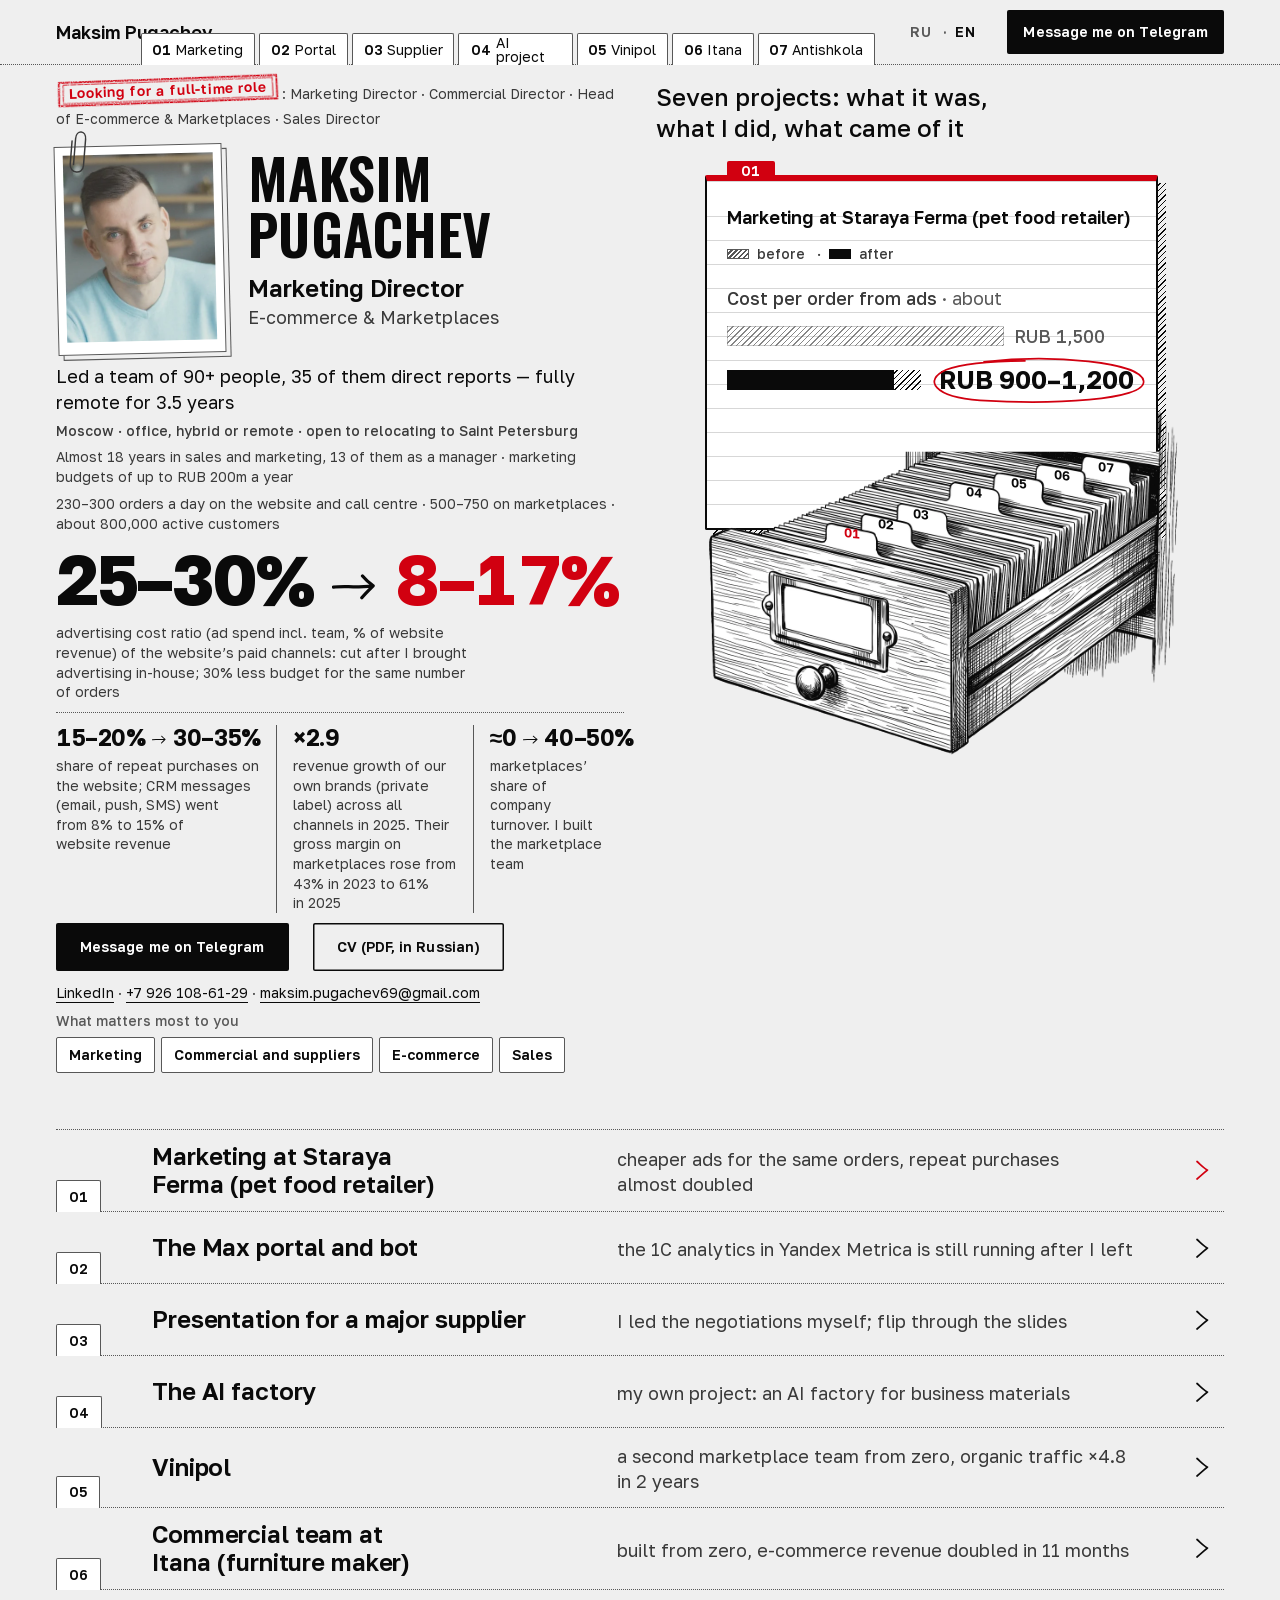
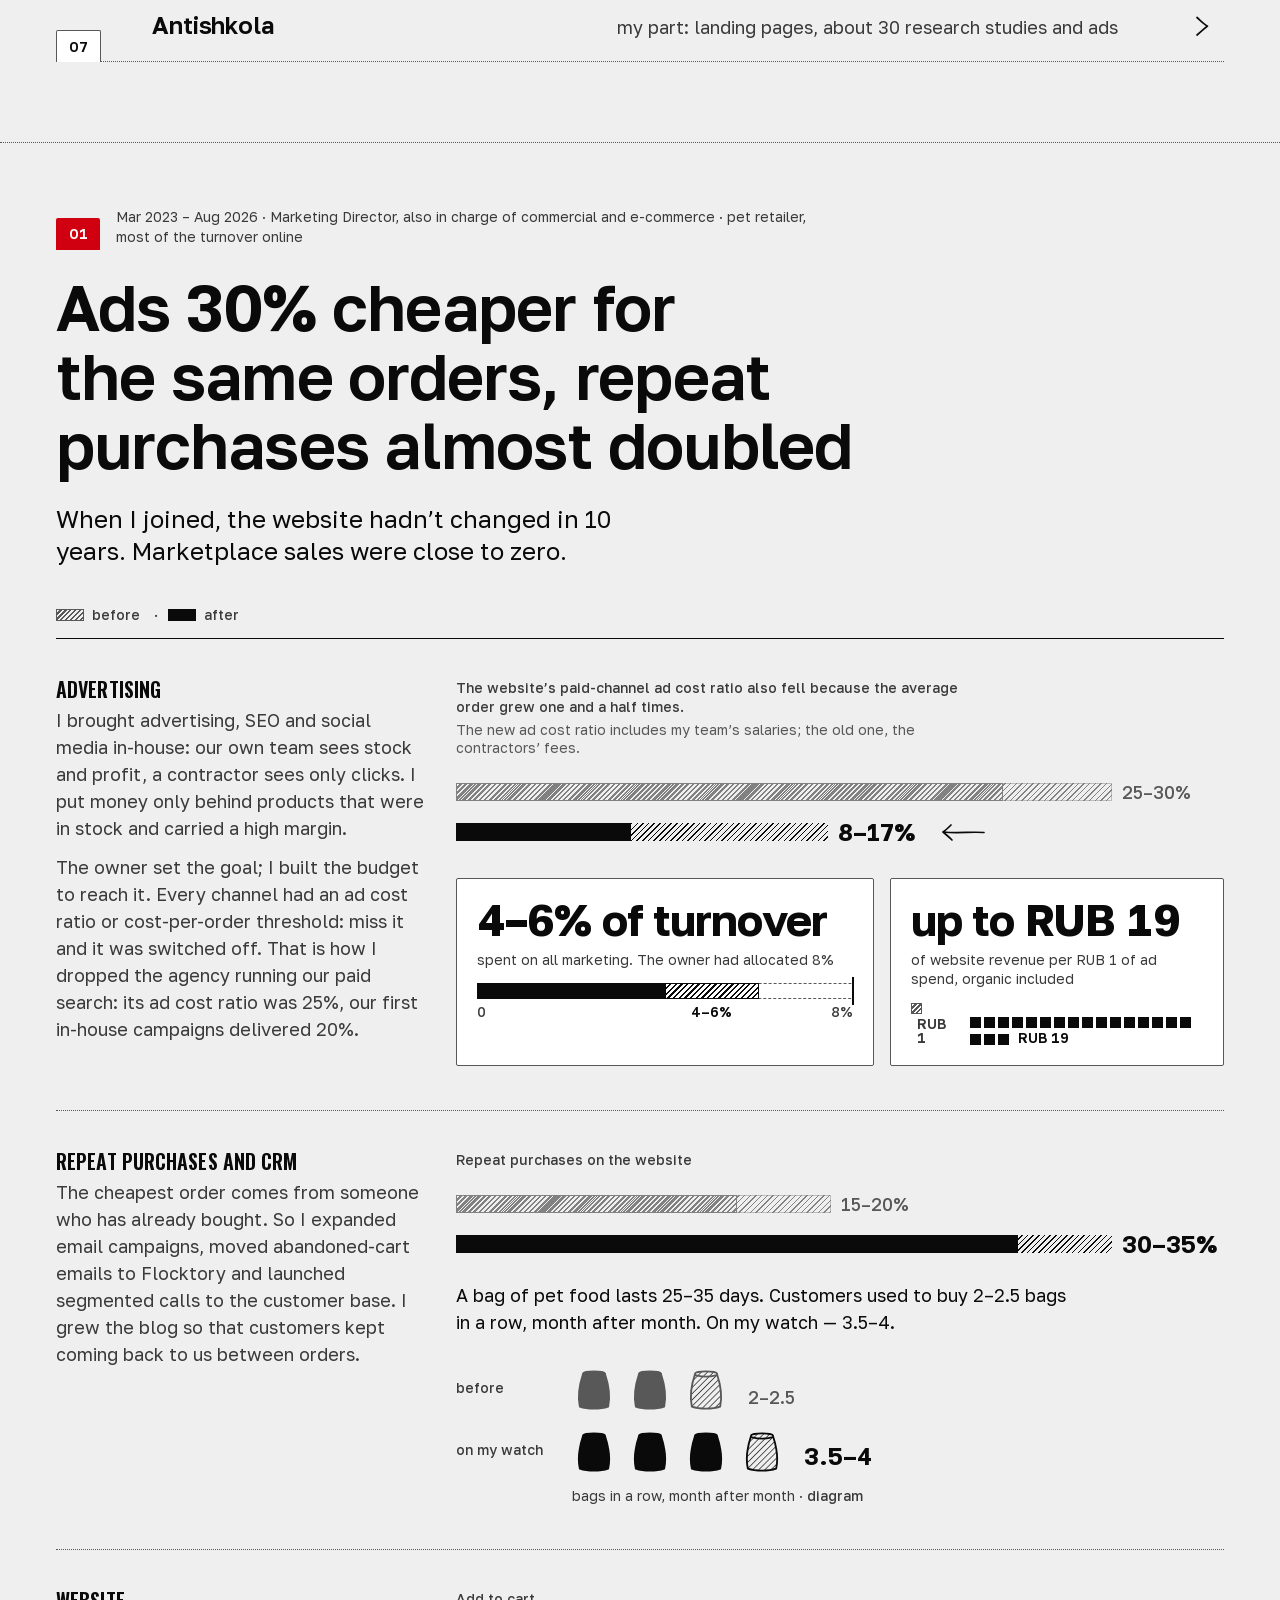
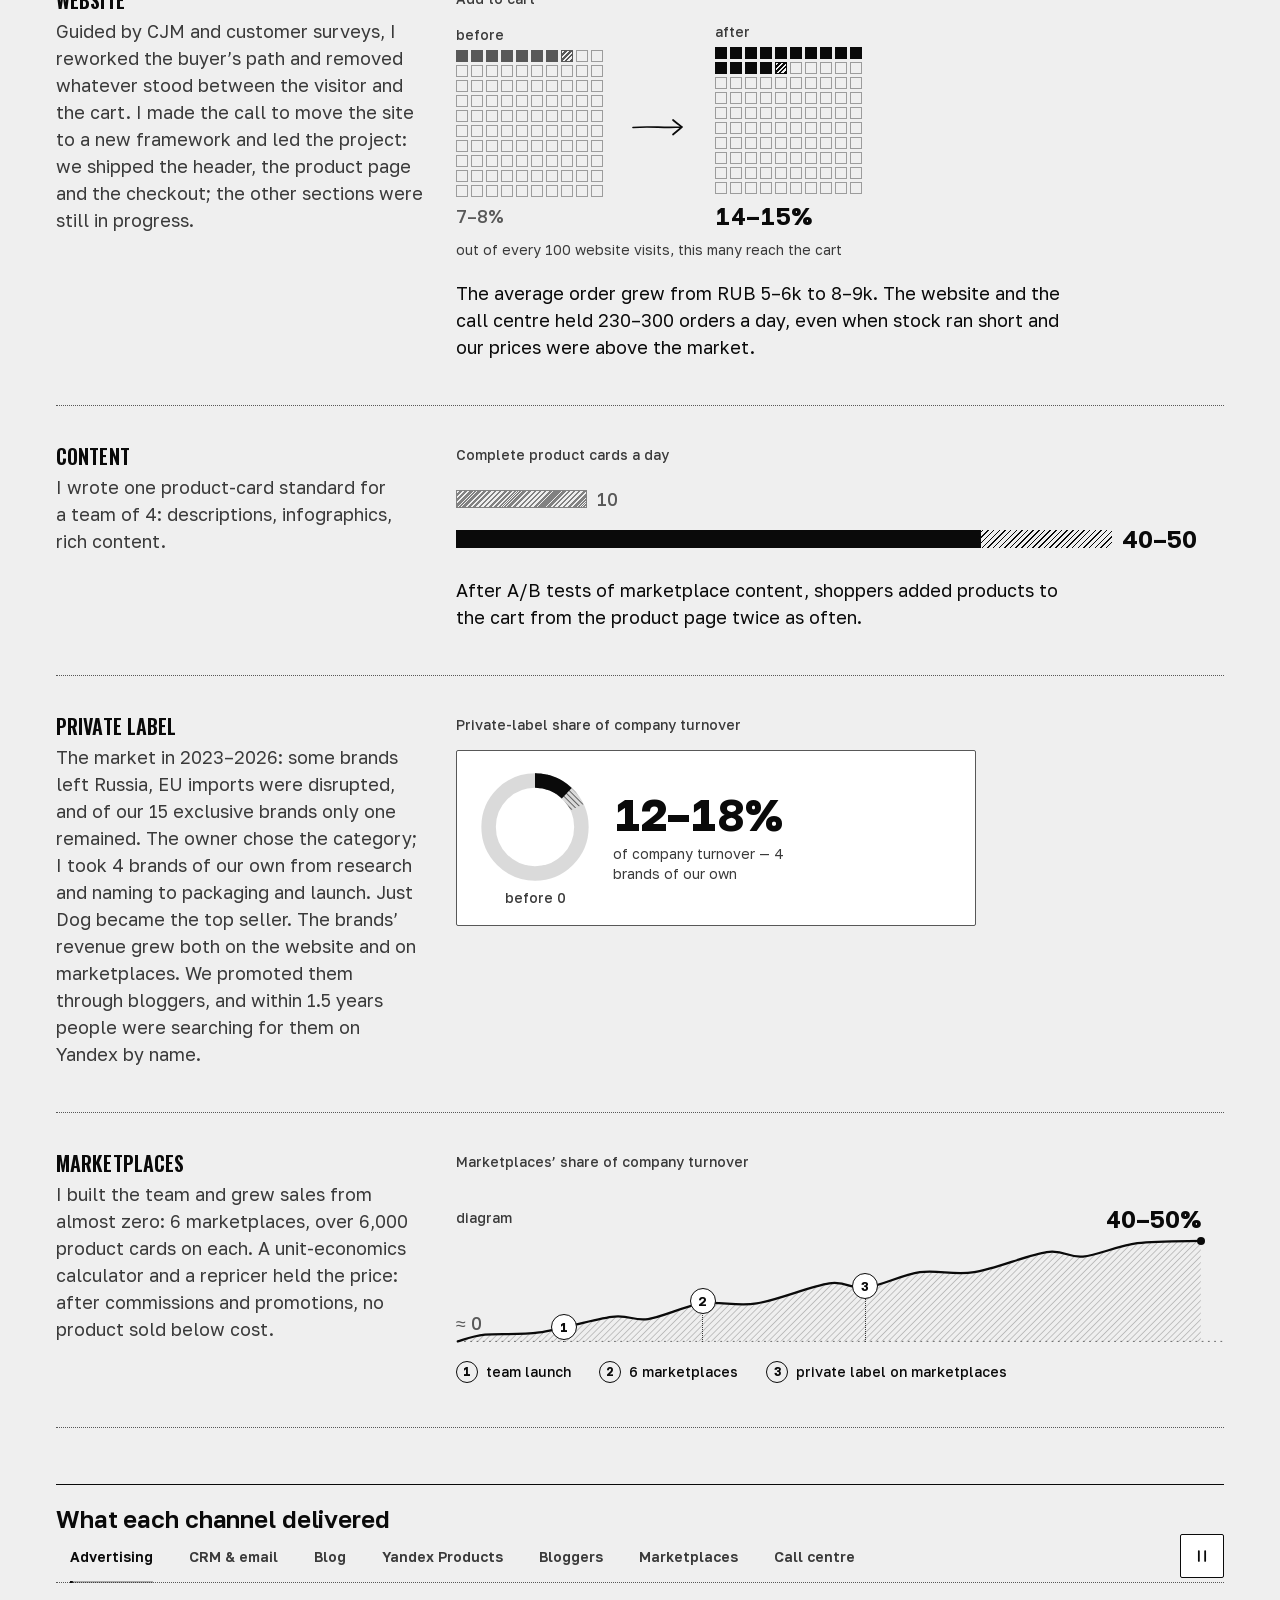
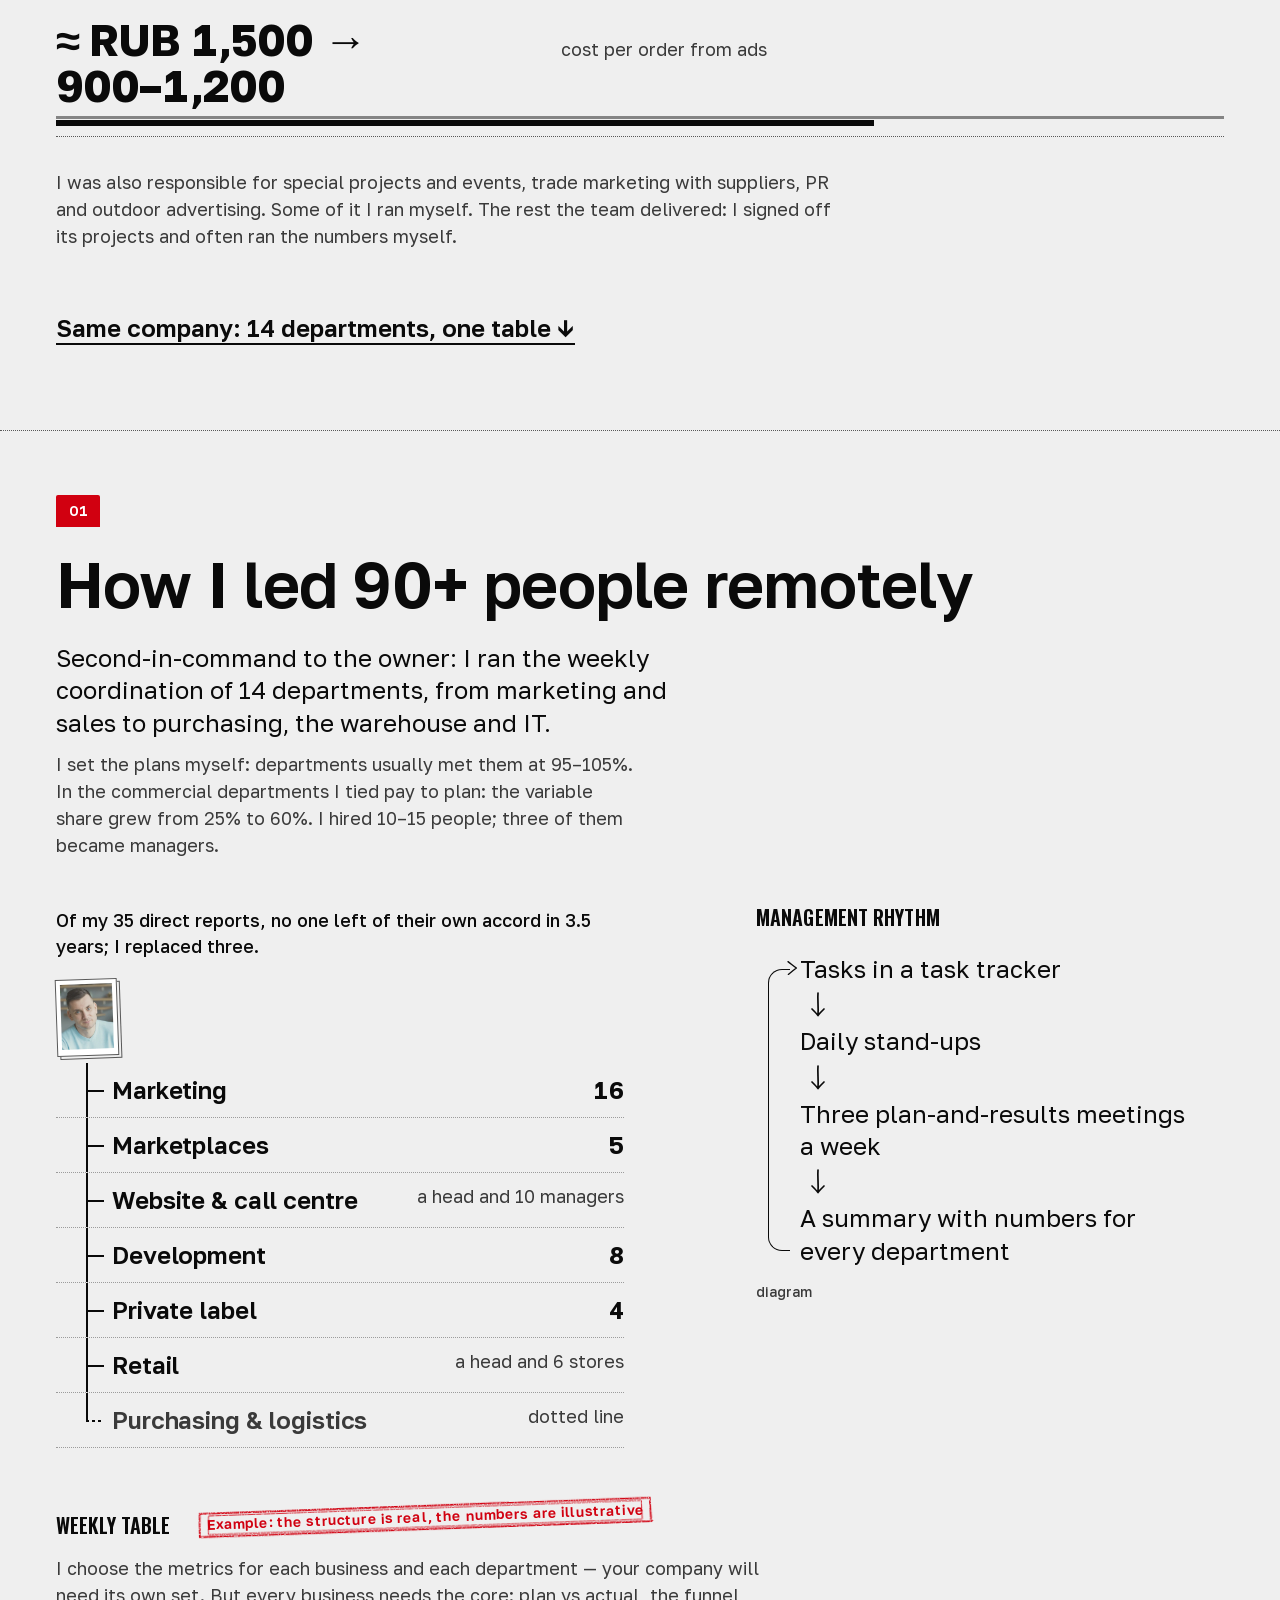
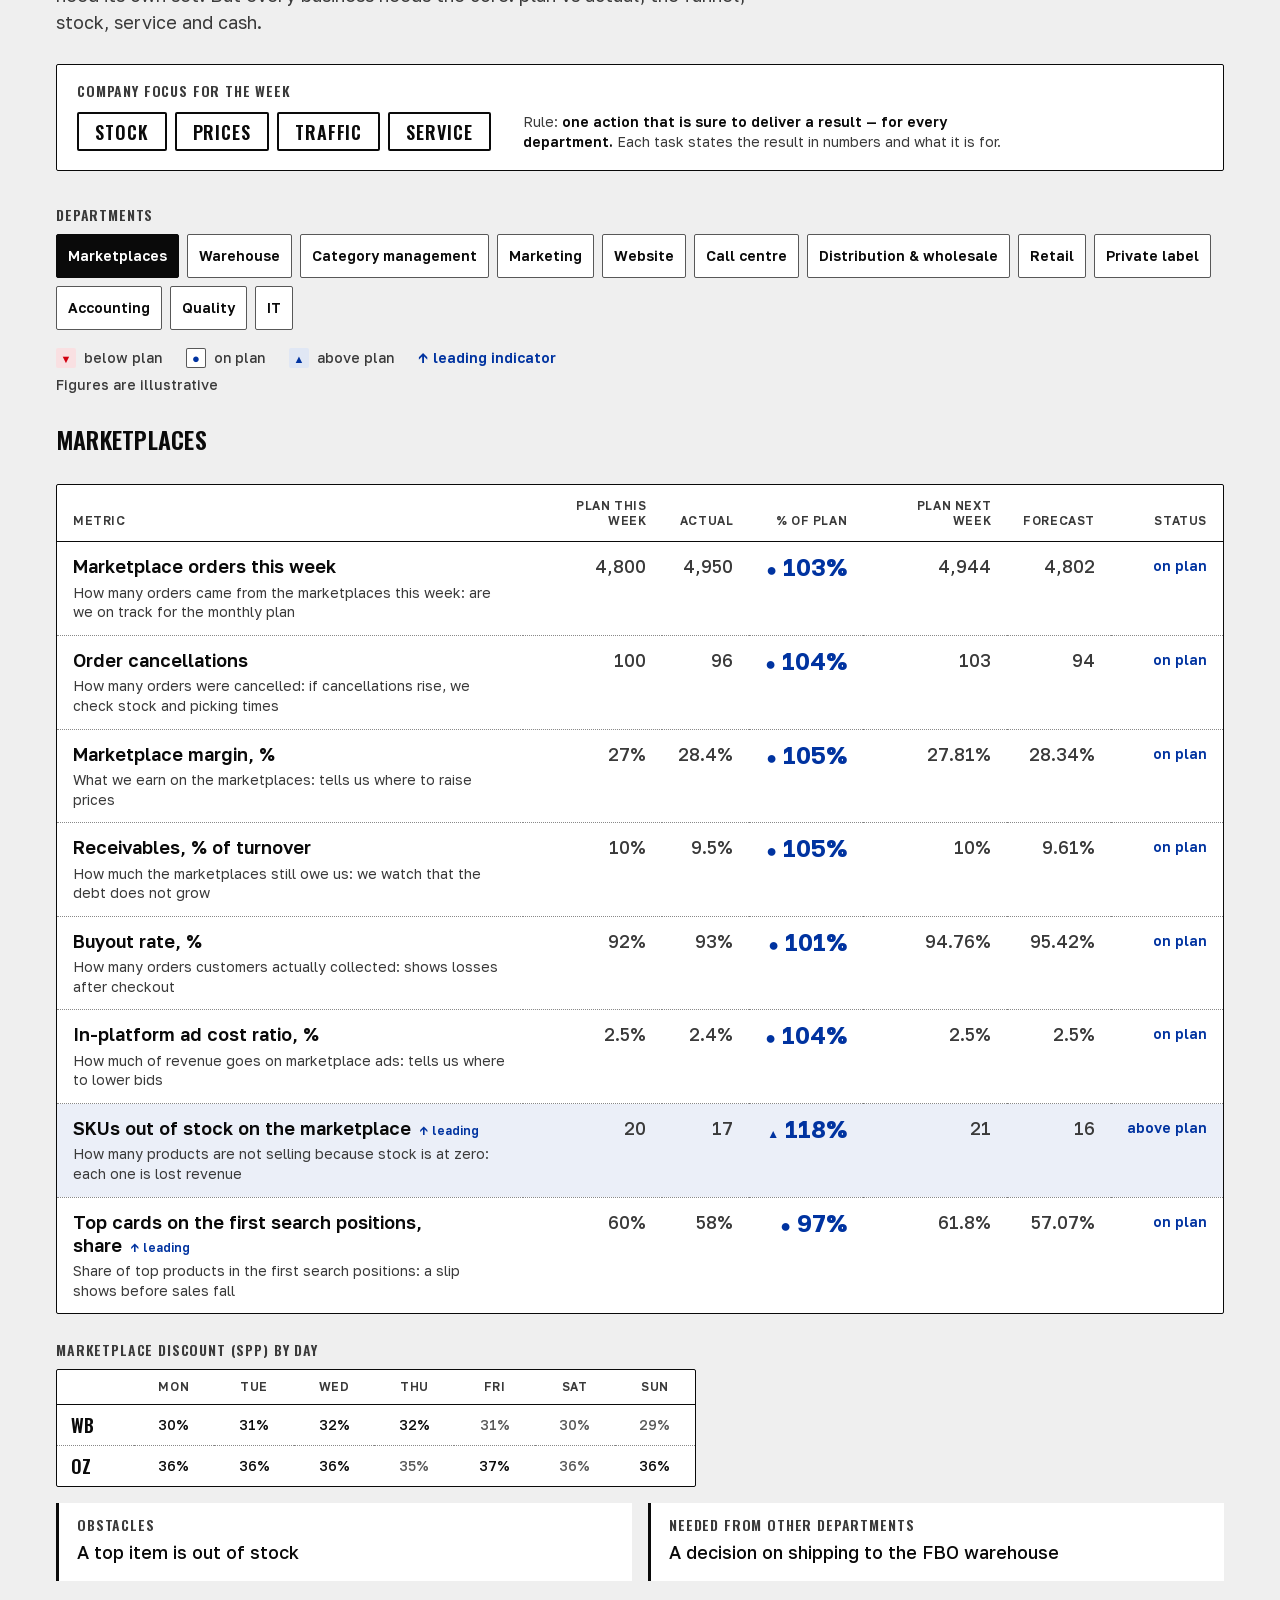
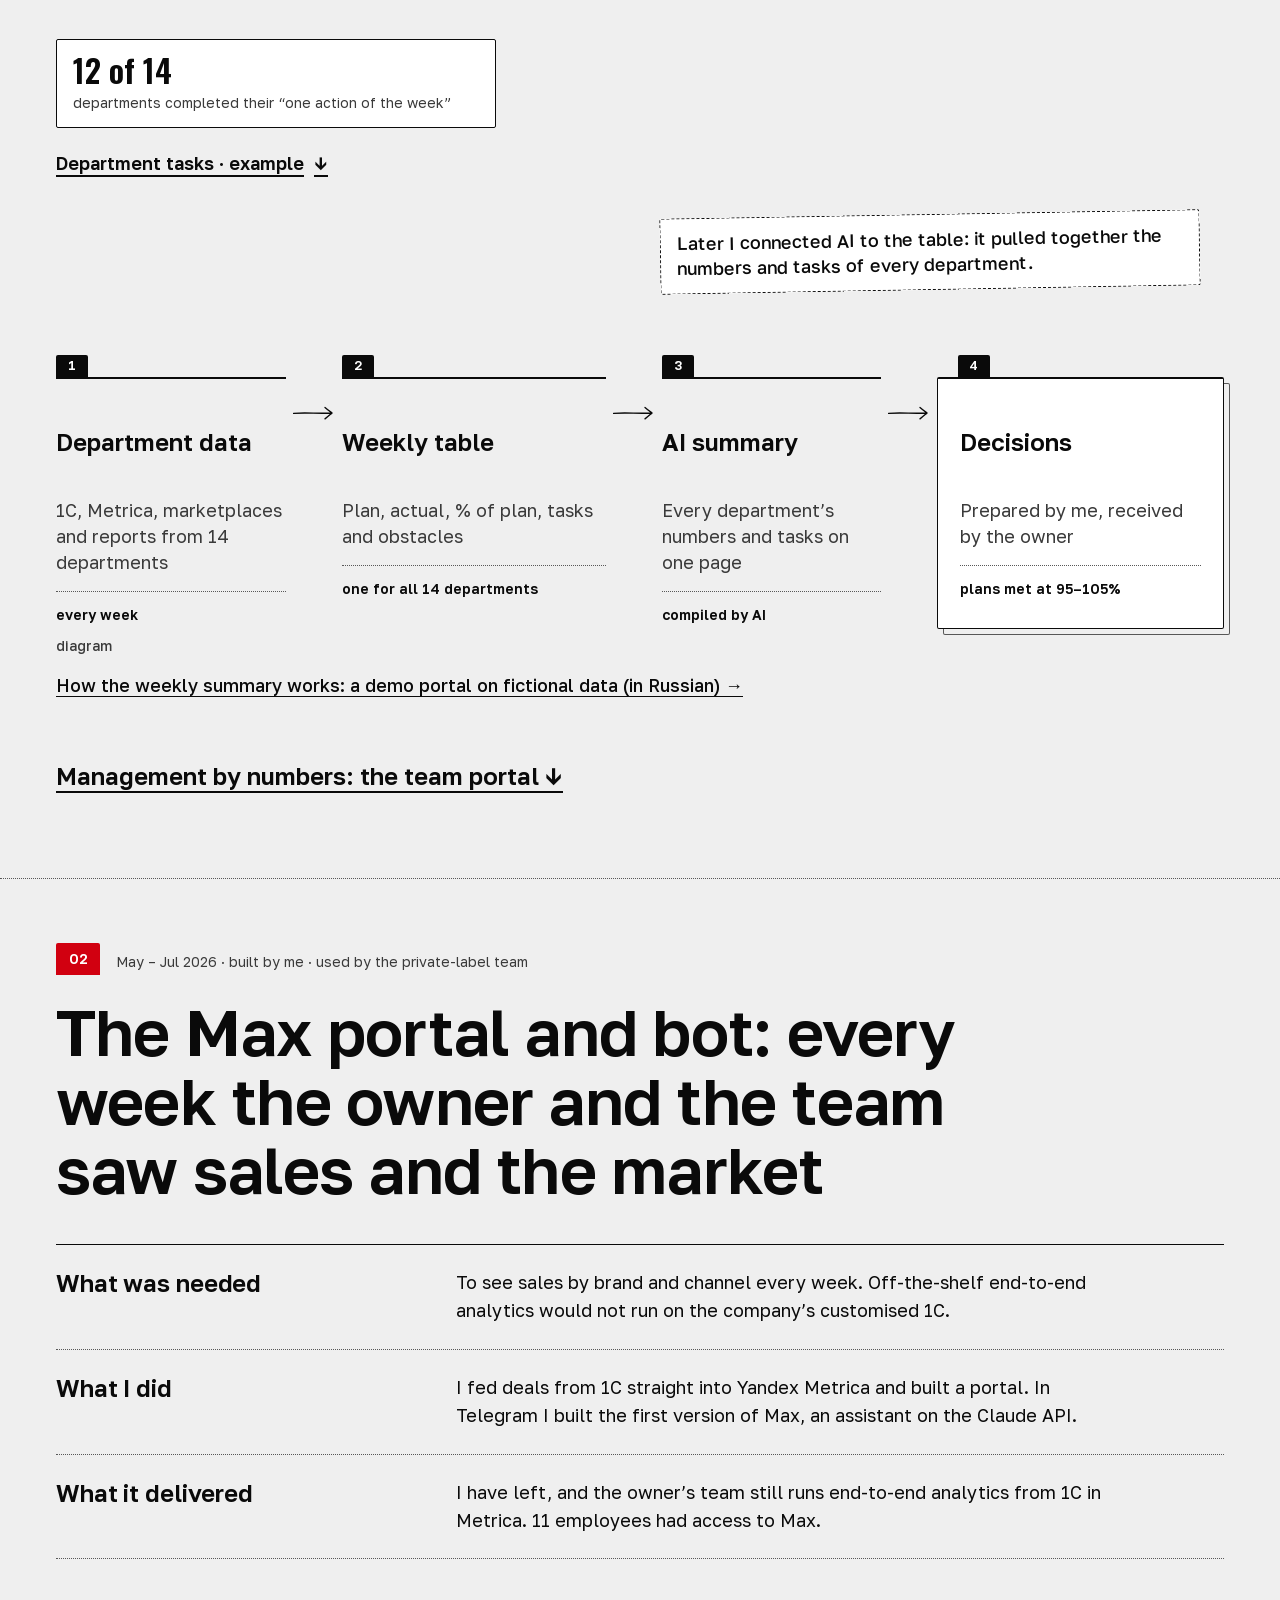
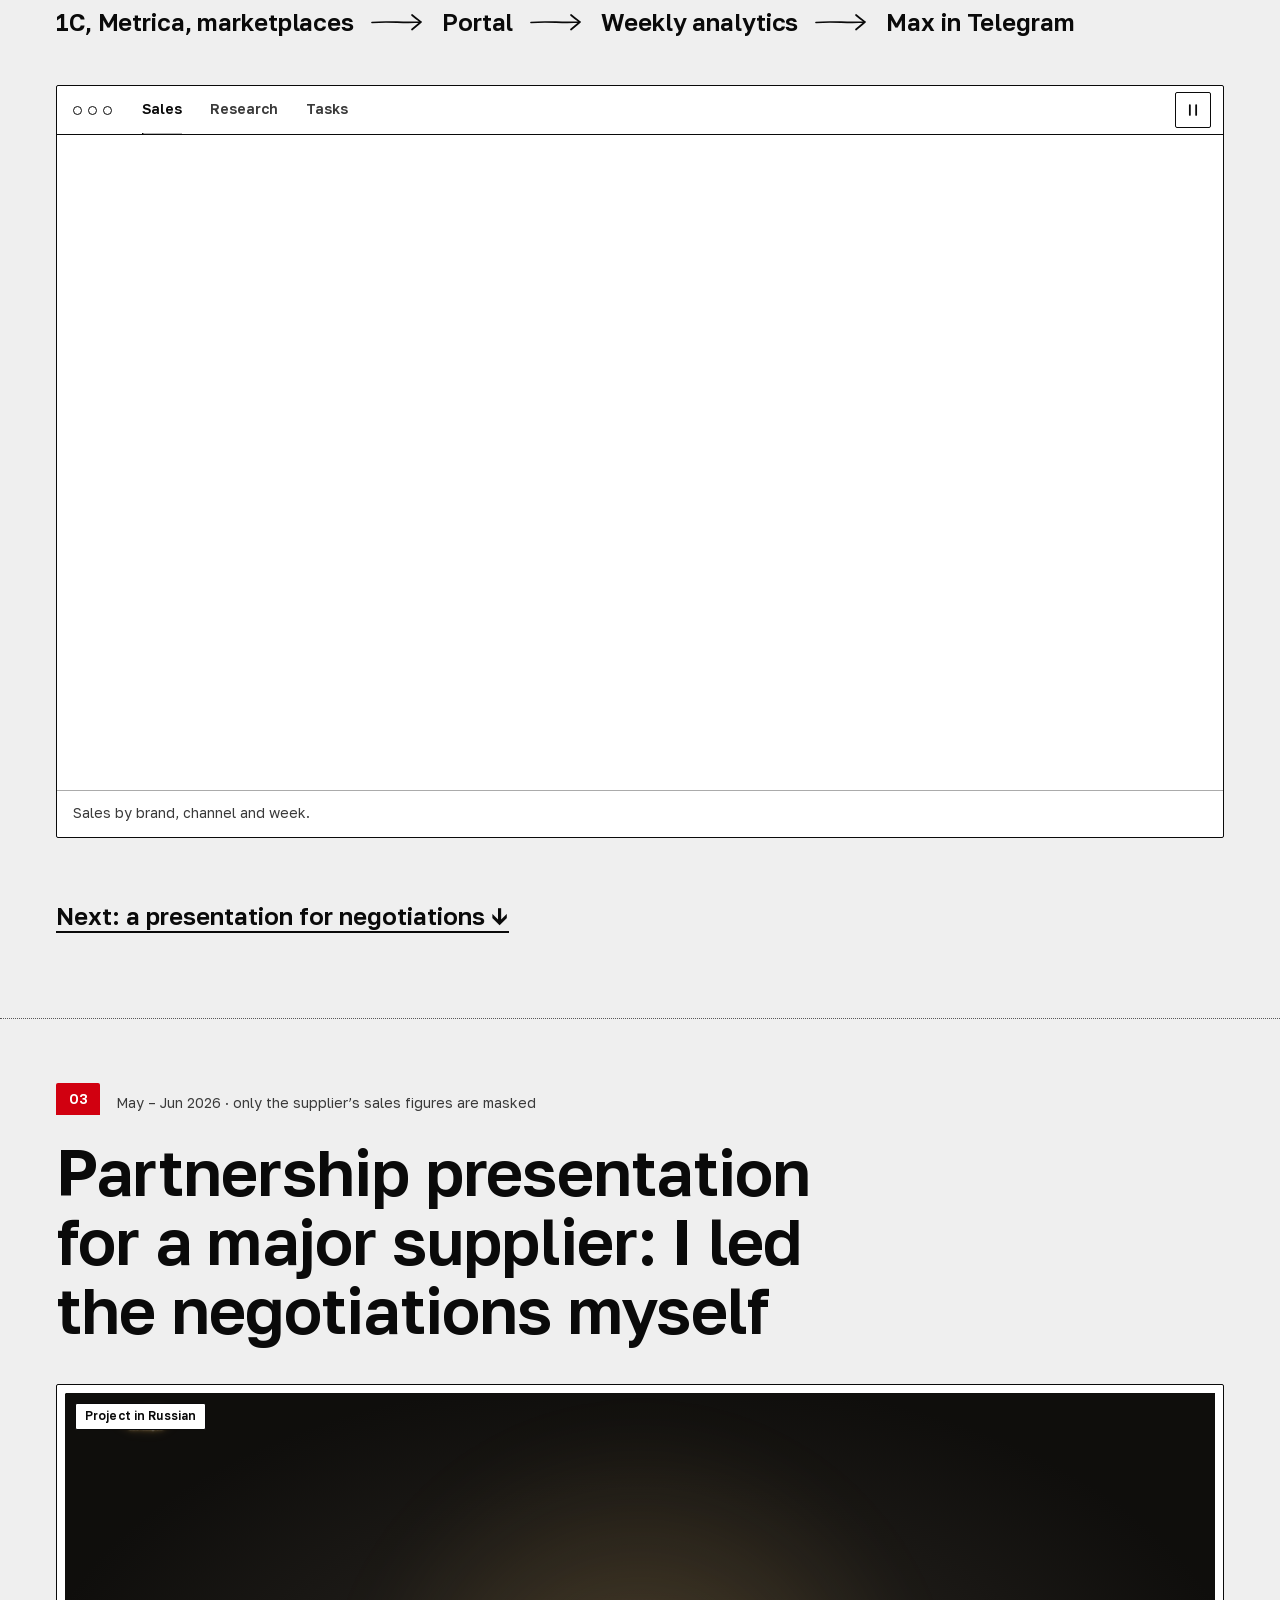
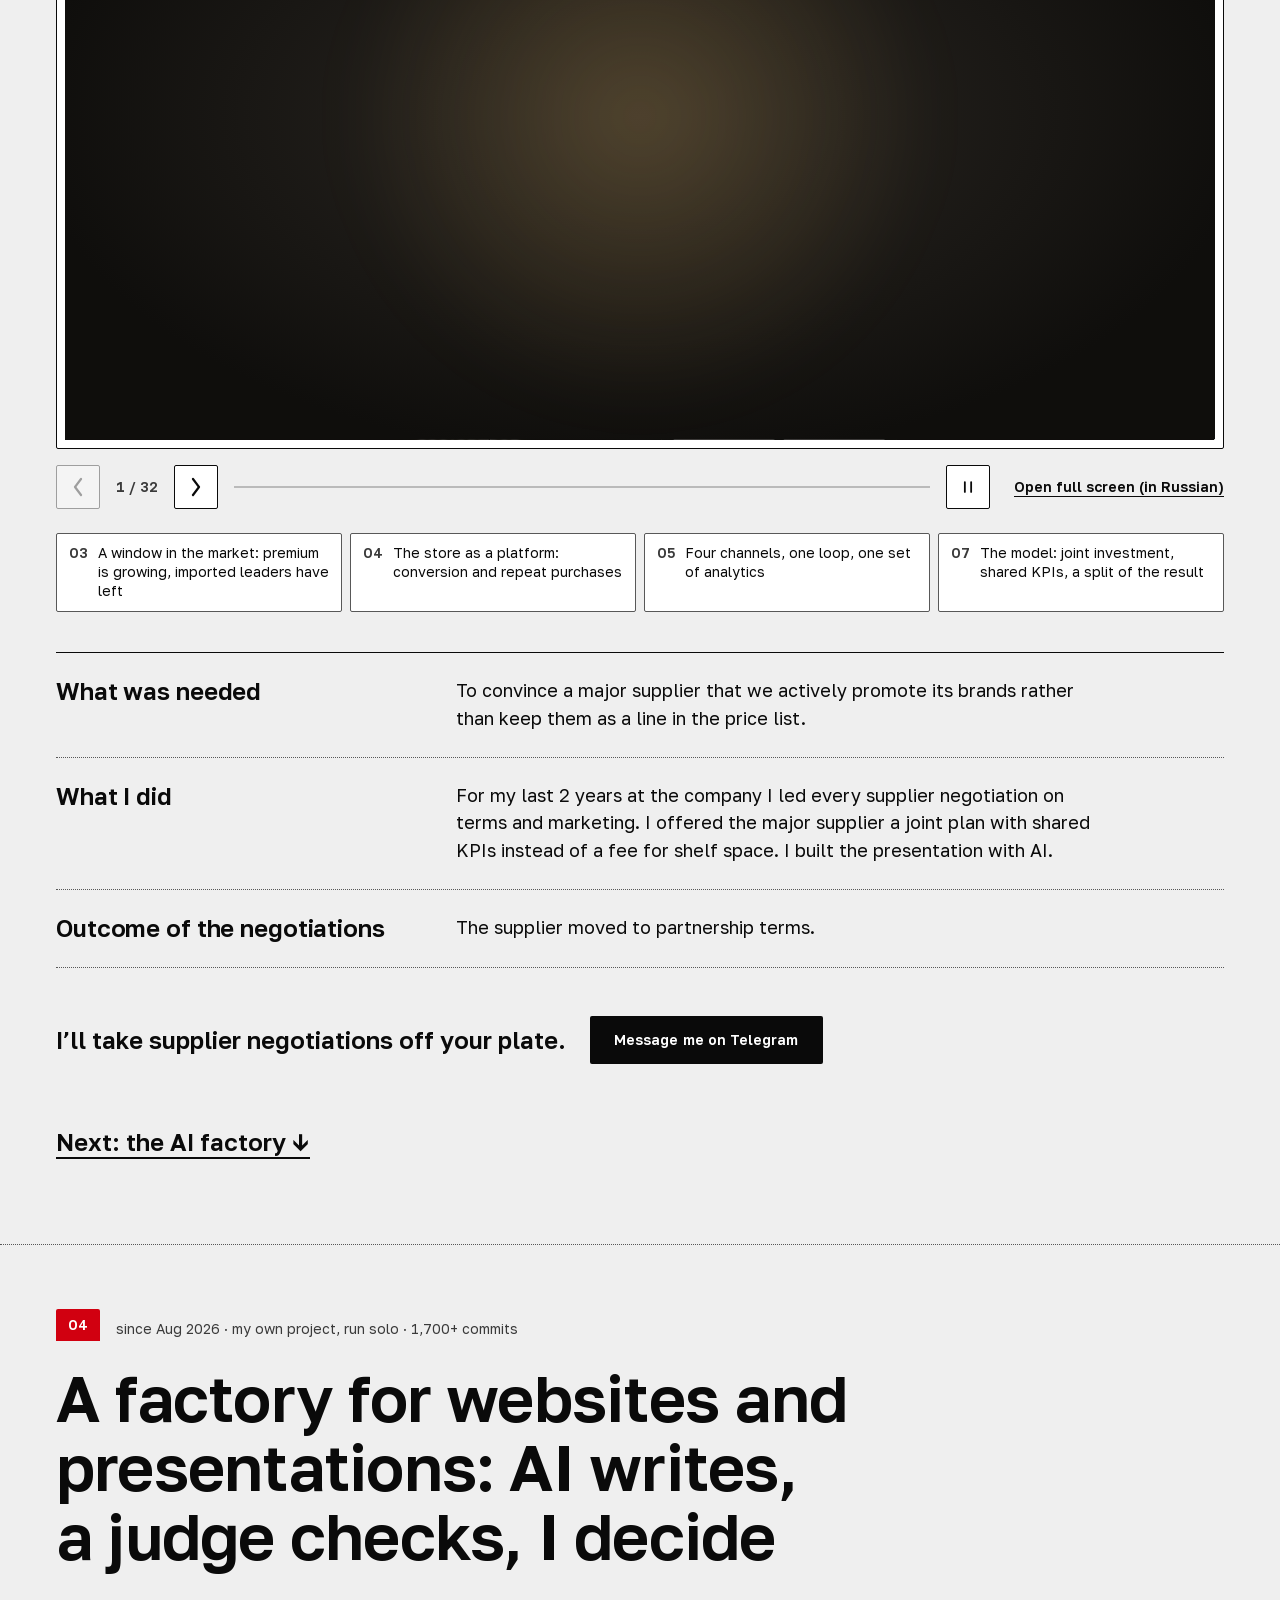
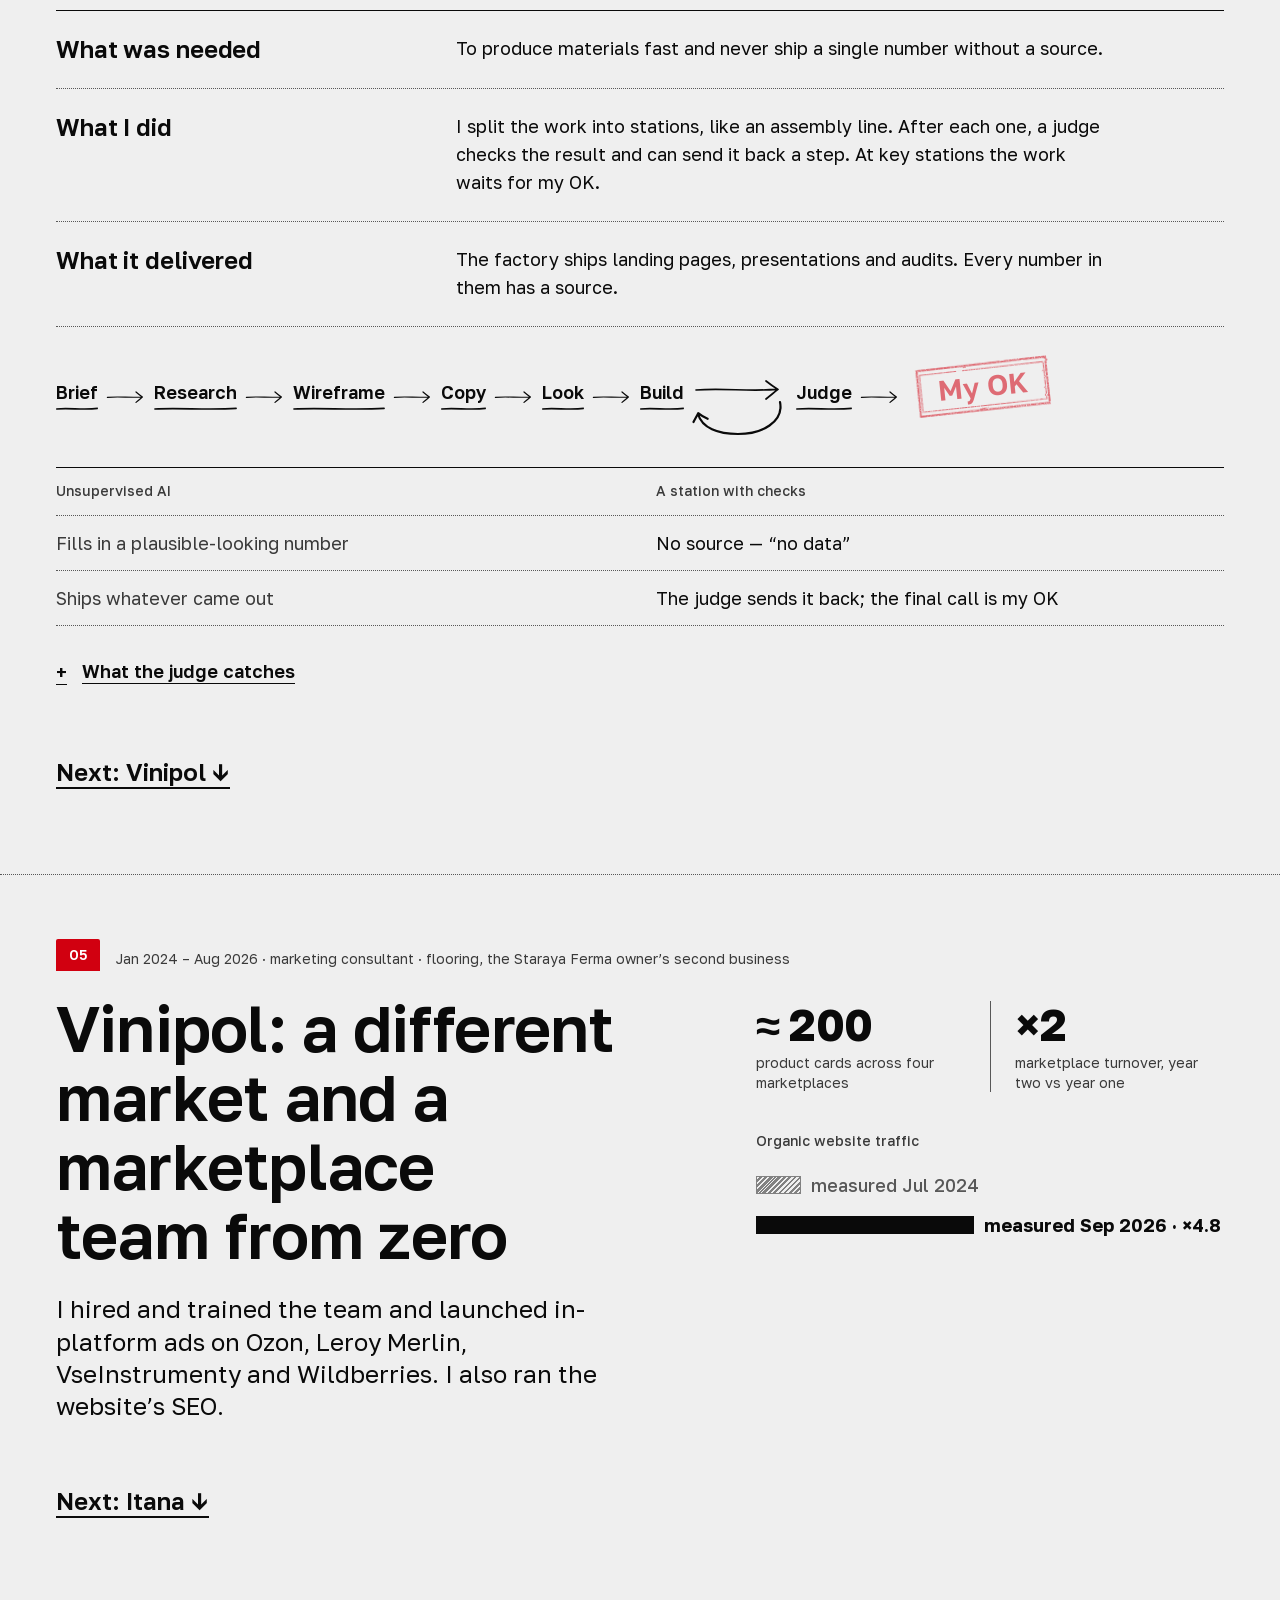
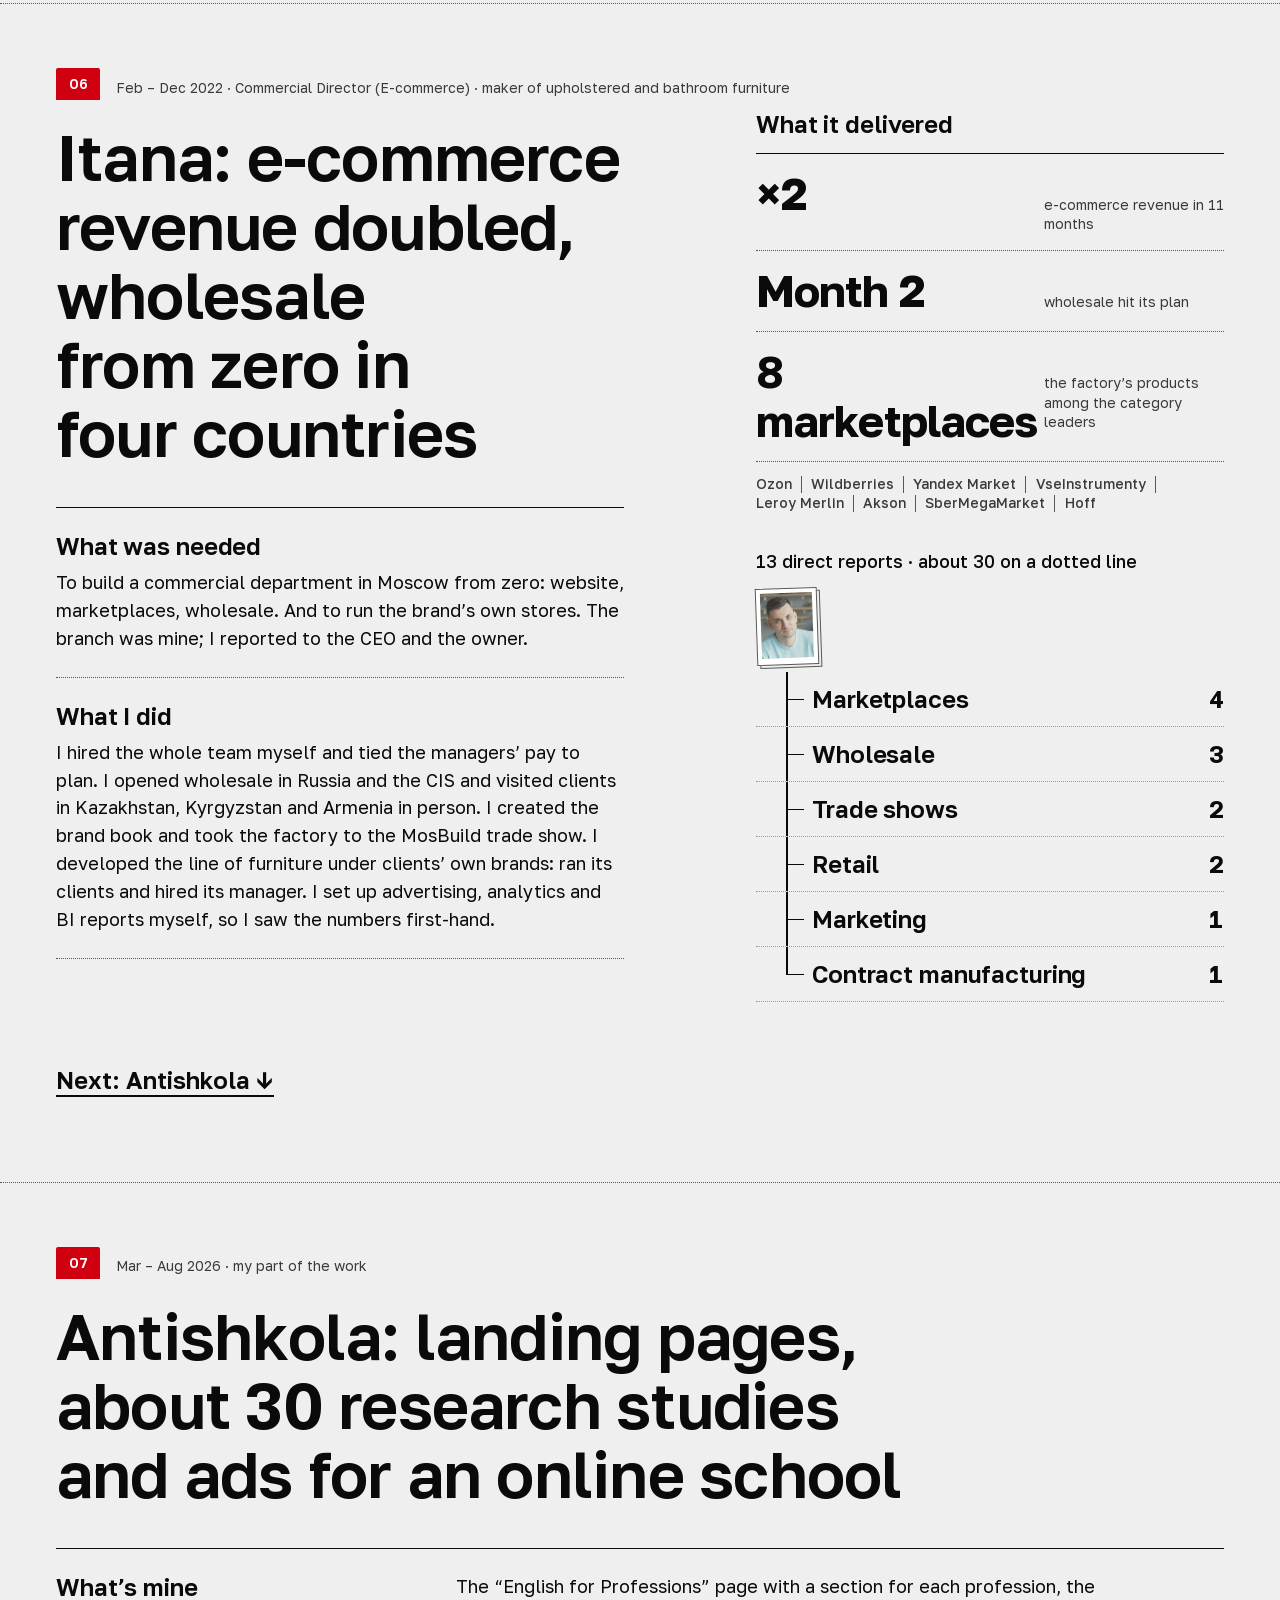
==== commit 9f714714: "Second queue draft: hero for all roles (stamp, Moscow/SPb, scale line, role switcher, CV/phone/hh bu" ====
--- a/en/index.html
+++ b/en/index.html
@@ -4,7 +4,7 @@
 <meta charset="utf-8">
 <meta name="viewport" content="width=device-width, initial-scale=1">
 <meta name="color-scheme" content="light dark">
-<link rel="icon" href="/favicon.svg" type="image/svg+xml">
+<link rel="icon" href="/favicon.svg" type="image/svg+xml"><link rel="icon" href="/favicon.ico" sizes="48x48"><link rel="apple-touch-icon" href="/apple-touch-icon.png">
 <title>Maksim Pugachev — Marketing Director. Selected work</title>
 <link rel="canonical" href="https://maksimpugachev.com/en/">
 <meta property="og:url" content="https://maksimpugachev.com/en/">
@@ -40,15 +40,16 @@
 <noscript><div><img src="https://mc.yandex.ru/watch/113771801" style="position:absolute;left:-9999px;" alt=""></div></noscript>
 <a class="skip" href="#main">Skip to content</a>
 <svg width="0" height="0" style="position:absolute" aria-hidden="true" focusable="false"><defs><filter id="stamp-rough" x="-4%" y="-20%" width="108%" height="140%" color-interpolation-filters="sRGB"><feTurbulence type="fractalNoise" baseFrequency="0.04 0.3" numOctaves="2" seed="5" result="n1"/><feDisplacementMap in="SourceGraphic" in2="n1" scale="1.6" xChannelSelector="R" yChannelSelector="G" result="d"/><feTurbulence type="fractalNoise" baseFrequency="0.9" numOctaves="2" seed="11" result="n2"/><feColorMatrix in="n2" type="matrix" values="0 0 0 0 0  0 0 0 0 0  0 0 0 0 0  0 0 0 -2.6 2.25" result="holes"/><feComposite in="d" in2="holes" operator="in"/></filter><filter id="stamp-speck" x="0" y="0" width="100%" height="100%" color-interpolation-filters="sRGB"><feTurbulence type="fractalNoise" baseFrequency="1.1" numOctaves="1" seed="3" result="n"/><feColorMatrix in="n" type="matrix" values="0 0 0 0 0  0 0 0 0 0  0 0 0 0 0  0 0 0 -2.2 2.05" result="holes"/><feComposite in="SourceGraphic" in2="holes" operator="in"/></filter></defs></svg>
-<header class="top"><div class="top-in"><a class="name" href="#hero">Maksim Pugachev</a><nav class="tabs" aria-label="Work"><a class="tab" href="#ferma" data-goal="toc-click">01<span class="tab-n">Marketing at Staraya Ferma (pet food retailer)</span></a><a class="tab" href="#stm" data-goal="toc-click">02<span class="tab-n">The Max portal and bot</span></a><a class="tab" href="#deck" data-goal="toc-click">03<span class="tab-n">Presentation for a major supplier</span></a><a class="tab" href="#factory" data-goal="toc-click">04<span class="tab-n">The AI factory and madopus.ru</span></a><a class="tab" href="#floor" data-goal="toc-click">05<span class="tab-n">Vinipol</span></a><a class="tab" href="#itana" data-goal="toc-click">06<span class="tab-n">Commercial team at Itana (furniture maker)</span></a><a class="tab" href="#antishkola" data-goal="toc-click">07<span class="tab-n">Antishkola</span></a></nav><nav class="lang" aria-label="Language"><a class="lang-a" href="../" hreflang="ru" lang="ru" data-lang="ru" aria-label="Русская версия">RU</a><span class="lang-d" aria-hidden="true">·</span><span class="lang-c" aria-current="true">EN</span></nav><a class="btn btn-sm" href="https://t.me/MaksimPugachev" data-goal="tg-click">Message me on Telegram</a></div></header>
+<header class="top"><div class="top-in"><a class="name" href="#hero">Maksim Pugachev</a><nav class="tabs" aria-label="Work"><a class="tab" href="#ferma" data-goal="toc-click">01<span class="tab-s">Marketing</span><span class="tab-n">Marketing at Staraya Ferma (pet food retailer)</span></a><a class="tab" href="#stm" data-goal="toc-click">02<span class="tab-s">Portal</span><span class="tab-n">The Max portal and bot</span></a><a class="tab" href="#deck" data-goal="toc-click">03<span class="tab-s">Supplier</span><span class="tab-n">Presentation for a major supplier</span></a><a class="tab" href="#factory" data-goal="toc-click">04<span class="tab-s">AI project</span><span class="tab-n">The AI factory</span></a><a class="tab" href="#floor" data-goal="toc-click">05<span class="tab-s">Vinipol</span><span class="tab-n">Vinipol</span></a><a class="tab" href="#itana" data-goal="toc-click">06<span class="tab-s">Itana</span><span class="tab-n">Commercial team at Itana (furniture maker)</span></a><a class="tab" href="#antishkola" data-goal="toc-click">07<span class="tab-s">Antishkola</span><span class="tab-n">Antishkola</span></a></nav><nav class="lang" aria-label="Language"><a class="lang-a" href="../" hreflang="ru" lang="ru" data-lang="ru" aria-label="Русская версия">RU</a><span class="lang-d" aria-hidden="true">·</span><span class="lang-c" aria-current="true">EN</span></nav><a class="btn btn-sm" href="https://t.me/MaksimPugachev" data-goal="tg-click">Message me on Telegram</a></div></header>
 <main id="main">
 <div class="first">
-<section id="hero" class="hero" aria-labelledby="h1" data-move="hero"><p class="cat"><span class="stamp"><svg viewBox="0 0 200 40" preserveAspectRatio="none" aria-hidden="true" focusable="false"><path class="st-o" d="M2.4 3.2 L197.6 2.3 L197.9 37.4 L2.1 37.9 Z" vector-effect="non-scaling-stroke"/><path class="st-i" d="M6.2 6.6 L193.9 5.9 L194.1 34.1 L5.9 34.6 Z" vector-effect="non-scaling-stroke"/></svg><span class="st-t">Open to roles</span></span>: Marketing Director · Commercial Director · Head of <span class="nw">E-commerce</span> &amp; Marketplaces</p><div class="id"><figure class="photo"><svg class="clip" viewBox="0 0 30 72" aria-hidden="true" focusable="false"><path d="M9 56 V17 C 9 3, 24 3, 24 17 V57 C 24 71, 4 70, 4 56 V21" fill="none" stroke="currentColor" stroke-width="2.2" stroke-linecap="round" stroke-linejoin="round"/></svg><picture><source type="image/webp" srcset="../img/maksim-color-336.webp 1x, ../img/maksim-color-672.webp 2x"><img src="../img/maksim-color-336.jpg" srcset="../img/maksim-color-336.jpg 1x, ../img/maksim-color-672.jpg 2x" width="176" height="217" alt="Maksim Pugachev"></picture></figure><div class="id-t"><h1 id="h1">Maksim Pugachev</h1><p class="role"><span class="r1">Marketing Director</span><span class="r2">E-commerce &amp; Marketplaces</span></p></div></div><div class="facts"><p class="team">Led a team of 90+ people, 35 of them direct reports — fully remote for 3.5 years</p><p class="place">Remote or full-time in the office · open to relocation</p><p class="exp">18 years in sales and marketing, 13 in leadership roles · marketing budgets of up to RUB 200m a year</p></div><dl class="figs" data-show="four figures: before → after"><div class="fig fig-0"><dt><span class="n"><span class="nw">25–30%</span> <span class="arr">→</span> <span class="to"><span class="nw">8–17</span>%</span></span></dt><dd>ad cost ratio (ACoS) of the website’s paid channels: cut after I brought advertising in-house; 30% less budget for the same number of orders</dd></div><div class="fig fig-1"><dt><span class="n"><span class="nw">15–20%</span> <span class="arr">→</span> <span class="nw">30–35</span>%</span></dt><dd>share of repeat purchases on the website; CRM messages (email, push, SMS) went from 8% to 15% of website revenue</dd></div><div class="fig fig-2"><dt><span class="n">×2.9</span></dt><dd>revenue growth of our own brands (private label) across all channels in 2025. Their gross margin on marketplaces rose from 43% in 2023 to 61% in 2025</dd></div><div class="fig fig-3"><dt><span class="n"><span class="nw">≈0</span> <span class="arr">→</span> <span class="nw">40–50</span>%</span></dt><dd>marketplaces’ share of company turnover. I built the marketplace team</dd></div></dl><p class="cta"><a class="btn" href="https://t.me/MaksimPugachev" data-goal="tg-click">Message me on Telegram</a><span class="mail">or <a href="https://www.linkedin.com/in/maksim-pugachev" data-goal="li-click" rel="me">LinkedIn</a>, or email <a href="mailto:maksim.pugachev69@gmail.com" data-goal="mail-click">maksim.pugachev69@gmail.com</a></span></p></section>
-<section id="toc" class="toc" aria-labelledby="thesis" data-key-image data-move="toc"><p id="thesis" class="thesis">Every week the owner got one summary: sales, the market and the tasks of every department. AI compiled it; I prepared the decisions.</p><div class="stagewrap"><div class="stage" id="stage"><div class="cam" id="cam"><div class="pulls"><div class="card is-up is-open" id="card-1" data-card="1"><div class="sh"></div><div class="paper"><span class="ctab">01</span><div class="face"><a class="ct" href="#ferma" data-goal="toc-click">Marketing at Staraya Ferma (pet food retailer)</a><p class="key key-card"><span class="k k-was">before</span> · <span class="k k-now">after</span></p></div><div class="bars bars-one"><div class="br"><p class="bl">Cost per order from ads <span class="bl-q">· about</span></p><div class="trk trk-was"><i class="b b-was" style="--w:100%"></i><b class="v v-was" style="--w:100%">RUB <span class="nw">1,500</span></b></div><div class="trk trk-now"><i class="b b-now" data-from="1.43" style="--w:70%"><i class="sd" style="width:85.71%"></i></i><b class="v v-now" style="--w:70%"><span class="circ-w">RUB <span class="nw">900–1,200</span><svg class="circ" viewBox="0 0 190 44" preserveAspectRatio="none" aria-hidden="true" focusable="false"><path class="mk mk-ring" pathLength="1" vector-effect="non-scaling-stroke" d="M51.8 6 C 107.1 -1, 181.4 6, 183.1 23 C 184.8 40, 107.1 44, 48.4 40 C 10.4 37, 1.7 22, 20.7 13 C 41.5 4, 107.1 2, 169.3 10"/></svg></span></b></div></div></div></div></div><div class="card" id="card-2" data-card="2"><div class="sh"></div><div class="paper"><span class="ctab">02</span><div class="face"><a class="ct" href="#stm" data-goal="toc-click">The Max portal and bot</a></div><div class="proof"><picture><source type="image/webp" srcset="../img/stm-sales-880.webp 880w, ../img/stm-sales-1760.webp 1760w" sizes="(min-width:1200px) 560px, 92vw"><img width="880" height="550" src="../img/stm-sales-880.jpg" srcset="../img/stm-sales-880.jpg 880w, ../img/stm-sales-1760.jpg 1760w" sizes="(min-width:1200px) 560px, 92vw" alt="Sales by brand, channel and week." loading="lazy" decoding="async"></picture></div></div></div><div class="card" id="card-3" data-card="3"><div class="sh"></div><div class="paper"><span class="ctab">03</span><div class="face"><a class="ct" href="#deck" data-goal="toc-click">Presentation for a major supplier</a></div><div class="proof"><picture><source type="image/webp" srcset="../img/deck-4-880.webp 880w, ../img/deck-4-1760.webp 1760w" sizes="(min-width:1200px) 560px, 92vw"><img width="880" height="471" src="../img/deck-4-880.jpg" srcset="../img/deck-4-880.jpg 880w, ../img/deck-4-1760.jpg 1760w" sizes="(min-width:1200px) 560px, 92vw" alt="Slide from the partnership presentation" loading="lazy" decoding="async"></picture></div></div></div><div class="card" id="card-4" data-card="4"><div class="sh"></div><div class="paper"><span class="ctab">04</span><div class="face"><a class="ct" href="#factory" data-goal="toc-click">The AI factory and madopus.ru</a></div><div class="proof"><picture><source type="image/webp" srcset="../img/madopus-home-880.webp 880w, ../img/madopus-home-1400.webp 1400w" sizes="(min-width:1200px) 560px, 92vw"><img width="880" height="550" src="../img/madopus-home-880.jpg" srcset="../img/madopus-home-880.jpg 880w, ../img/madopus-home-1400.jpg 1400w" sizes="(min-width:1200px) 560px, 92vw" alt="madopus.ru, home page." loading="lazy" decoding="async"></picture></div></div></div><div class="card" id="card-5" data-card="5"><div class="sh"></div><div class="paper"><span class="ctab">05</span><div class="face"><a class="ct" href="#floor" data-goal="toc-click">Vinipol</a></div><div class="proof proof-big"><p class="big" aria-label="×4.8"><span>×4.8</span></p><p class="bigb">organic website traffic in 2 years</p></div></div></div><div class="card" id="card-6" data-card="6"><div class="sh"></div><div class="paper"><span class="ctab">06</span><div class="face"><a class="ct" href="#itana" data-goal="toc-click">Commercial team at Itana (furniture maker)</a></div><div class="proof proof-big proof-3"><p class="big" aria-label="×2"><span>×2</span></p><p class="bigb"><span class="nw"><span class="nw">e-commerce</span></span> revenue in 11 months</p><dl class="p3"><div><dt>13</dt><dd>people on the team, every one my hire</dd></div><div><dt>4 countries</dt><dd>wholesale from zero</dd></div></dl></div></div></div><div class="card" id="card-7" data-card="7"><div class="sh"></div><div class="paper"><span class="ctab">07</span><div class="face"><a class="ct" href="#antishkola" data-goal="toc-click">Antishkola</a></div><div class="proof"><picture><source type="image/webp" srcset="../img/anti-professiya-660.webp 660w, ../img/anti-professiya-1320.webp 1320w" sizes="(min-width:1200px) 560px, 92vw"><img width="660" height="318" src="../img/anti-professiya-660.jpg" srcset="../img/anti-professiya-660.jpg 660w, ../img/anti-professiya-1320.jpg 1320w" sizes="(min-width:1200px) 560px, 92vw" alt="The “English for Professions” page of the Antishkola online school" loading="lazy" decoding="async"></picture></div></div></div></div><div class="draw"><div class="drawin"><div class="artimg" id="artimg"><picture><source media="(prefers-color-scheme: dark)" type="image/webp" srcset="../img/drawing/kartoteka7-full-dark-1296.webp"><source type="image/webp" srcset="../img/drawing/kartoteka7-full-1296.webp"><img src="../img/drawing/kartoteka7-full.png" width="2400" height="1792" alt="Card file of work: seven cards in a drawer" decoding="async"></picture></div><div class="artfront" id="artfront"><picture><source media="(prefers-color-scheme: dark)" type="image/webp" srcset="../img/drawing/kartoteka7-full-dark-1296.webp"><source type="image/webp" srcset="../img/drawing/kartoteka7-full-1296.webp"><img src="../img/drawing/kartoteka7-full.png" width="2400" height="1792" alt="" decoding="async"></picture></div><div class="dtabs"><button class="dtab" type="button" data-k="0" aria-expanded="true" aria-controls="card-1" aria-label="01 · Marketing at Staraya Ferma (pet food retailer)" title="Marketing at Staraya Ferma (pet food retailer)" style="left:30.0%;top:38.4%;width:8.7%;height:4.3%"><span>01</span></button><button class="dtab" type="button" data-k="1" aria-expanded="false" aria-controls="card-2" aria-label="02 · The Max portal and bot" title="The Max portal and bot" style="left:36.0%;top:36.4%;width:8.7%;height:4.3%"><span>02</span></button><button class="dtab" type="button" data-k="2" aria-expanded="false" aria-controls="card-3" aria-label="03 · Presentation for a major supplier" title="Presentation for a major supplier" style="left:42.3%;top:33.8%;width:8.7%;height:4.3%"><span>03</span></button><button class="dtab" type="button" data-k="3" aria-expanded="false" aria-controls="card-4" aria-label="04 · The AI factory and madopus.ru" title="The AI factory and madopus.ru" style="left:51.7%;top:28.7%;width:8.7%;height:4.3%"><span>04</span></button><button class="dtab" type="button" data-k="4" aria-expanded="false" aria-controls="card-5" aria-label="05 · Vinipol" title="Vinipol" style="left:59.8%;top:26.4%;width:8.7%;height:4.3%"><span>05</span></button><button class="dtab" type="button" data-k="5" aria-expanded="false" aria-controls="card-6" aria-label="06 · Commercial team at Itana" title="Commercial team at Itana (furniture maker)" style="left:67.4%;top:24.5%;width:8.7%;height:4.3%"><span>06</span></button><button class="dtab" type="button" data-k="6" aria-expanded="false" aria-controls="card-7" aria-label="07 · Antishkola" title="Antishkola" style="left:75.3%;top:22.6%;width:8.7%;height:4.3%"><span>07</span></button></div></div></div><svg class="nib" id="nib" viewBox="0 0 26 26" aria-hidden="true" focusable="false"><path d="M3 24 L9 14 L21 2 L24 5 L12 17 Z M3 24 L7 23 L9 14" fill="currentColor" stroke="currentColor" stroke-width="1.2" stroke-linejoin="round"/></svg></div></div></div></section>
+<section id="hero" class="hero" aria-labelledby="h1" data-move="hero"><p class="cat"><span class="stamp"><svg viewBox="0 0 200 40" preserveAspectRatio="none" aria-hidden="true" focusable="false"><path class="st-o" d="M2.4 3.2 L197.6 2.3 L197.9 37.4 L2.1 37.9 Z" vector-effect="non-scaling-stroke"/><path class="st-i" d="M6.2 6.6 L193.9 5.9 L194.1 34.1 L5.9 34.6 Z" vector-effect="non-scaling-stroke"/></svg><span class="st-t">Looking for a full-time role</span></span>: Marketing Director · Commercial Director · Head of <span class="nw">E-commerce</span> &amp; Marketplaces · Sales Director</p><div class="id"><figure class="photo"><svg class="clip" viewBox="0 0 30 72" aria-hidden="true" focusable="false"><path d="M9 56 V17 C 9 3, 24 3, 24 17 V57 C 24 71, 4 70, 4 56 V21" fill="none" stroke="currentColor" stroke-width="2.2" stroke-linecap="round" stroke-linejoin="round"/></svg><picture><source type="image/webp" srcset="../img/maksim-color-336.webp 1x, ../img/maksim-color-672.webp 2x"><img src="../img/maksim-color-336.jpg" srcset="../img/maksim-color-336.jpg 1x, ../img/maksim-color-672.jpg 2x" width="176" height="217" alt="Maksim Pugachev"></picture></figure><div class="id-t"><h1 id="h1">Maksim Pugachev</h1><p class="role"><span class="r1">Marketing Director</span><span class="r2">E-commerce &amp; Marketplaces</span></p></div></div><div class="facts"><p class="team">Led a team of 90+ people, 35 of them direct reports — fully remote for 3.5 years</p><p class="place">Moscow · office, hybrid or remote · open to relocating to Saint Petersburg</p><p class="exp">Almost 18 years in sales and marketing, 13 of them as a manager · marketing budgets of up to RUB 200m a year</p><p class="scale">230–300 orders a day on the website and call centre · 500–750 on marketplaces · about 800,000 active customers</p></div><dl class="figs" data-show="four figures: before → after"><div class="fig fig-0"><dt><span class="n"><span class="nw">25–30%</span> <span class="arr">→</span> <span class="to"><span class="nw">8–17</span>%</span></span></dt><dd>advertising cost ratio (ad spend incl. team, % of website revenue) of the website’s paid channels: cut after I brought advertising in-house; 30% less budget for the same number of orders</dd></div><div class="fig fig-1"><dt><span class="n"><span class="nw">15–20%</span> <span class="arr">→</span> <span class="nw">30–35</span>%</span></dt><dd>share of repeat purchases on the website; CRM messages (email, push, SMS) went from 8% to 15% of website revenue</dd></div><div class="fig fig-2"><dt><span class="n">×2.9</span></dt><dd>revenue growth of our own brands (private label) across all channels in 2025. Their gross margin on marketplaces rose from 43% in 2023 to 61% in 2025</dd></div><div class="fig fig-3"><dt><span class="n"><span class="nw">≈0</span> <span class="arr">→</span> <span class="nw">40–50</span>%</span></dt><dd>marketplaces’ share of company turnover. I built the marketplace team</dd></div></dl><p class="cta"><a class="btn" href="https://t.me/MaksimPugachev" data-goal="tg-click">Message me on Telegram</a><a class="btn btn-line" href="/cv/Pugachev-Maksim-CMO.pdf" download data-goal="cv-click">CV (PDF, in Russian)</a><span class="mail"><a href="https://www.linkedin.com/in/maksim-pugachev" data-goal="li-click" rel="me">LinkedIn</a> · <a href="tel:+79261086129" data-goal="tel-click">+7&nbsp;926&nbsp;108-61-29</a> · <a href="mailto:maksim.pugachev69@gmail.com" data-goal="mail-click">maksim.pugachev69@gmail.com</a></span></p><nav class="roles" aria-label="What matters most to you"><p class="roles-h">What matters most to you</p><ul><li><a href="#ferma" data-goal="role-click" title="Cheaper ads for the same orders: ad cost ratio 25–30% → 8–17%"><b>Marketing</b></a></li><li><a href="#case-supply" data-goal="role-click" title="Royal Canin +2 pp, product matrix 6,000 → 2,000 with the same orders"><b>Commercial and suppliers</b></a></li><li><a href="#case-ecom" data-goal="role-click" title="Online shop P&L, add-to-cart 7–8% → 14–15%"><b>E-commerce</b></a></li><li><a href="#case-sales" data-goal="role-click" title="About 10 sales departments, call centre 15–20% → ~30% of website orders"><b>Sales</b></a></li></ul></nav></section>
+<section id="toc" class="toc" aria-labelledby="thesis" data-key-image data-move="toc"><p id="thesis" class="thesis">Seven projects: what it was, what I did, what came of it</p><div class="stagewrap"><div class="stage" id="stage"><div class="cam" id="cam"><div class="pulls"><div class="card is-up is-open" id="card-1" data-card="1"><div class="sh"></div><div class="paper"><span class="ctab">01</span><div class="face"><a class="ct" href="#ferma" data-goal="toc-click">Marketing at Staraya Ferma (pet food retailer)</a><p class="key key-card"><span class="k k-was">before</span> · <span class="k k-now">after</span></p></div><div class="bars bars-one"><div class="br"><p class="bl">Cost per order from ads <span class="bl-q">· about</span></p><div class="trk trk-was"><i class="b b-was" style="--w:100%"></i><b class="v v-was" style="--w:100%">RUB <span class="nw">1,500</span></b></div><div class="trk trk-now"><i class="b b-now" data-from="1.43" style="--w:70%"><i class="sd" style="width:85.71%"></i></i><b class="v v-now" style="--w:70%"><span class="circ-w">RUB <span class="nw">900–1,200</span><svg class="circ" viewBox="0 0 190 44" preserveAspectRatio="none" aria-hidden="true" focusable="false"><path class="mk mk-ring" pathLength="1" vector-effect="non-scaling-stroke" d="M51.8 6 C 107.1 -1, 181.4 6, 183.1 23 C 184.8 40, 107.1 44, 48.4 40 C 10.4 37, 1.7 22, 20.7 13 C 41.5 4, 107.1 2, 169.3 10"/></svg></span></b></div></div></div></div></div><div class="card" id="card-2" data-card="2"><div class="sh"></div><div class="paper"><span class="ctab">02</span><div class="face"><a class="ct" href="#stm" data-goal="toc-click">The Max portal and bot</a></div><div class="proof"><picture><source type="image/webp" srcset="../img/stm-sales-880.webp 880w, ../img/stm-sales-1760.webp 1760w" sizes="(min-width:1200px) 560px, 92vw"><img width="880" height="550" src="../img/stm-sales-880.jpg" srcset="../img/stm-sales-880.jpg 880w, ../img/stm-sales-1760.jpg 1760w" sizes="(min-width:1200px) 560px, 92vw" alt="Sales by brand, channel and week." loading="lazy" decoding="async"></picture></div></div></div><div class="card" id="card-3" data-card="3"><div class="sh"></div><div class="paper"><span class="ctab">03</span><div class="face"><a class="ct" href="#deck" data-goal="toc-click">Presentation for a major supplier</a></div><div class="proof"><picture><source type="image/webp" srcset="../img/deck-4-880.webp 880w, ../img/deck-4-1760.webp 1760w" sizes="(min-width:1200px) 560px, 92vw"><img width="880" height="471" src="../img/deck-4-880.jpg" srcset="../img/deck-4-880.jpg 880w, ../img/deck-4-1760.jpg 1760w" sizes="(min-width:1200px) 560px, 92vw" alt="Slide from the partnership presentation" loading="lazy" decoding="async"></picture></div></div></div><div class="card" id="card-4" data-card="4"><div class="sh"></div><div class="paper"><span class="ctab">04</span><div class="face"><a class="ct" href="#factory" data-goal="toc-click">The AI factory</a></div><div class="proof"><picture><source type="image/webp" srcset="../img/demo-880.webp 880w, ../img/demo-1400.webp 1400w" sizes="(min-width:1200px) 560px, 92vw"><img width="880" height="550" src="../img/demo-880.jpg" srcset="../img/demo-880.jpg 880w, ../img/demo-1400.jpg 1400w" sizes="(min-width:1200px) 560px, 92vw" alt="Demo portal: fictional data, my structure and method" loading="lazy" decoding="async"></picture></div></div></div><div class="card" id="card-5" data-card="5"><div class="sh"></div><div class="paper"><span class="ctab">05</span><div class="face"><a class="ct" href="#floor" data-goal="toc-click">Vinipol</a></div><div class="proof proof-big"><p class="big" aria-label="×4.8"><span>×4.8</span></p><p class="bigb">organic website traffic in 2 years</p></div></div></div><div class="card" id="card-6" data-card="6"><div class="sh"></div><div class="paper"><span class="ctab">06</span><div class="face"><a class="ct" href="#itana" data-goal="toc-click">Commercial team at Itana (furniture maker)</a></div><div class="proof proof-big proof-3"><p class="big" aria-label="×2"><span>×2</span></p><p class="bigb"><span class="nw"><span class="nw">e-commerce</span></span> revenue in 11 months</p><dl class="p3"><div><dt>13</dt><dd>people on the team, every one my hire</dd></div><div><dt>4 countries</dt><dd>wholesale from zero</dd></div></dl></div></div></div><div class="card" id="card-7" data-card="7"><div class="sh"></div><div class="paper"><span class="ctab">07</span><div class="face"><a class="ct" href="#antishkola" data-goal="toc-click">Antishkola</a></div><div class="proof"><picture><source type="image/webp" srcset="../img/anti-professiya-660.webp 660w, ../img/anti-professiya-1320.webp 1320w" sizes="(min-width:1200px) 560px, 92vw"><img width="660" height="318" src="../img/anti-professiya-660.jpg" srcset="../img/anti-professiya-660.jpg 660w, ../img/anti-professiya-1320.jpg 1320w" sizes="(min-width:1200px) 560px, 92vw" alt="The “English for Professions” page of the Antishkola online school" loading="lazy" decoding="async"></picture></div></div></div></div><div class="draw"><div class="drawin"><div class="artimg" id="artimg"><picture><source media="(prefers-color-scheme: dark)" type="image/webp" srcset="../img/drawing/kartoteka7-full-dark-1296.webp"><source type="image/webp" srcset="../img/drawing/kartoteka7-full-1296.webp"><img src="../img/drawing/kartoteka7-full.png" width="2400" height="1792" alt="Card file of work: seven cards in a drawer" decoding="async"></picture></div><div class="artfront" id="artfront"><picture><source media="(prefers-color-scheme: dark)" type="image/webp" srcset="../img/drawing/kartoteka7-full-dark-1296.webp"><source type="image/webp" srcset="../img/drawing/kartoteka7-full-1296.webp"><img src="../img/drawing/kartoteka7-full.png" width="2400" height="1792" alt="" decoding="async"></picture></div><div class="dtabs"><button class="dtab" type="button" data-k="0" aria-expanded="true" aria-controls="card-1" aria-label="01 · Marketing at Staraya Ferma (pet food retailer)" title="Marketing at Staraya Ferma (pet food retailer)" style="left:30.0%;top:38.4%;width:8.7%;height:4.3%"><span>01</span></button><button class="dtab" type="button" data-k="1" aria-expanded="false" aria-controls="card-2" aria-label="02 · The Max portal and bot" title="The Max portal and bot" style="left:36.0%;top:36.4%;width:8.7%;height:4.3%"><span>02</span></button><button class="dtab" type="button" data-k="2" aria-expanded="false" aria-controls="card-3" aria-label="03 · Presentation for a major supplier" title="Presentation for a major supplier" style="left:42.3%;top:33.8%;width:8.7%;height:4.3%"><span>03</span></button><button class="dtab" type="button" data-k="3" aria-expanded="false" aria-controls="card-4" aria-label="04 · The AI factory" title="The AI factory" style="left:51.7%;top:28.7%;width:8.7%;height:4.3%"><span>04</span></button><button class="dtab" type="button" data-k="4" aria-expanded="false" aria-controls="card-5" aria-label="05 · Vinipol" title="Vinipol" style="left:59.8%;top:26.4%;width:8.7%;height:4.3%"><span>05</span></button><button class="dtab" type="button" data-k="5" aria-expanded="false" aria-controls="card-6" aria-label="06 · Commercial team at Itana" title="Commercial team at Itana (furniture maker)" style="left:67.4%;top:24.5%;width:8.7%;height:4.3%"><span>06</span></button><button class="dtab" type="button" data-k="6" aria-expanded="false" aria-controls="card-7" aria-label="07 · Antishkola" title="Antishkola" style="left:75.3%;top:22.6%;width:8.7%;height:4.3%"><span>07</span></button></div></div></div><svg class="nib" id="nib" viewBox="0 0 26 26" aria-hidden="true" focusable="false"><path d="M3 24 L9 14 L21 2 L24 5 L12 17 Z M3 24 L7 23 L9 14" fill="currentColor" stroke="currentColor" stroke-width="1.2" stroke-linejoin="round"/></svg></div></div></div></section>
 </div>
-<nav id="list" class="list" aria-label="List of work"><ol><li class="row"><span class="rnum">01</span><a class="rt" href="#ferma" data-goal="toc-click">Marketing at Staraya Ferma (pet food retailer)</a><span class="rr">cheaper ads for the same orders, repeat purchases almost doubled</span><button class="rx" type="button" data-k="0" aria-expanded="true" aria-controls="card-1" aria-label="Work 01"><svg viewBox="0 0 24 24" aria-hidden="true" focusable="false"><path d="M7 3.5 C 12 8, 16 12, 17.5 12 C 16 13, 12 17, 7 21" fill="none" stroke="currentColor" stroke-width="1.7" stroke-linecap="round" stroke-linejoin="round"/></svg></button></li><li class="row"><span class="rnum">02</span><a class="rt" href="#stm" data-goal="toc-click">The Max portal and bot</a><span class="rr">the 1C analytics in Yandex Metrica is still running after I left</span><button class="rx" type="button" data-k="1" aria-expanded="false" aria-controls="card-2" aria-label="Work 02"><svg viewBox="0 0 24 24" aria-hidden="true" focusable="false"><path d="M7 3.5 C 12 8, 16 12, 17.5 12 C 16 13, 12 17, 7 21" fill="none" stroke="currentColor" stroke-width="1.7" stroke-linecap="round" stroke-linejoin="round"/></svg></button></li><li class="row"><span class="rnum">03</span><a class="rt" href="#deck" data-goal="toc-click">Presentation for a major supplier</a><span class="rr">I led the negotiations myself; flip through the slides</span><button class="rx" type="button" data-k="2" aria-expanded="false" aria-controls="card-3" aria-label="Work 03"><svg viewBox="0 0 24 24" aria-hidden="true" focusable="false"><path d="M7 3.5 C 12 8, 16 12, 17.5 12 C 16 13, 12 17, 7 21" fill="none" stroke="currentColor" stroke-width="1.7" stroke-linecap="round" stroke-linejoin="round"/></svg></button></li><li class="row"><span class="rnum">04</span><a class="rt" href="#factory" data-goal="toc-click">The AI factory and madopus.ru</a><span class="rr">a live website built on it — open it and see</span><button class="rx" type="button" data-k="3" aria-expanded="false" aria-controls="card-4" aria-label="Work 04"><svg viewBox="0 0 24 24" aria-hidden="true" focusable="false"><path d="M7 3.5 C 12 8, 16 12, 17.5 12 C 16 13, 12 17, 7 21" fill="none" stroke="currentColor" stroke-width="1.7" stroke-linecap="round" stroke-linejoin="round"/></svg></button></li><li class="row"><span class="rnum">05</span><a class="rt" href="#floor" data-goal="toc-click">Vinipol</a><span class="rr">a second marketplace team from zero, organic traffic ×4.8 in 2 years</span><button class="rx" type="button" data-k="4" aria-expanded="false" aria-controls="card-5" aria-label="Work 05"><svg viewBox="0 0 24 24" aria-hidden="true" focusable="false"><path d="M7 3.5 C 12 8, 16 12, 17.5 12 C 16 13, 12 17, 7 21" fill="none" stroke="currentColor" stroke-width="1.7" stroke-linecap="round" stroke-linejoin="round"/></svg></button></li><li class="row"><span class="rnum">06</span><a class="rt" href="#itana" data-goal="toc-click">Commercial team at Itana (furniture maker)</a><span class="rr">built from zero, <span class="nw">e-commerce</span> revenue doubled in 11 months</span><button class="rx" type="button" data-k="5" aria-expanded="false" aria-controls="card-6" aria-label="Work 06"><svg viewBox="0 0 24 24" aria-hidden="true" focusable="false"><path d="M7 3.5 C 12 8, 16 12, 17.5 12 C 16 13, 12 17, 7 21" fill="none" stroke="currentColor" stroke-width="1.7" stroke-linecap="round" stroke-linejoin="round"/></svg></button></li><li class="row"><span class="rnum">07</span><a class="rt" href="#antishkola" data-goal="toc-click">Antishkola</a><span class="rr">my part: landing pages, about 30 research studies and ads</span><button class="rx" type="button" data-k="6" aria-expanded="false" aria-controls="card-7" aria-label="Work 07"><svg viewBox="0 0 24 24" aria-hidden="true" focusable="false"><path d="M7 3.5 C 12 8, 16 12, 17.5 12 C 16 13, 12 17, 7 21" fill="none" stroke="currentColor" stroke-width="1.7" stroke-linecap="round" stroke-linejoin="round"/></svg></button></li></ol></nav>
-<section id="ferma" class="ferma" aria-labelledby="h2-ferma" data-move="ferma"><div class="ferma-in"><p class="meta"><span class="mtab">01</span><span class="mt">Mar 2023 – Aug 2026 · Marketing Director, also in charge of commercial and <span class="nw"><span class="nw">e-commerce</span></span> · pet retailer, most of the turnover online</span></p><h2 id="h2-ferma">Ads 30% cheaper for the same orders, repeat purchases almost doubled</h2><p class="sit">When I joined, the website hadn’t changed in 10 years. Marketplace sales were close to zero.</p><p class="key"><span class="k k-was">before</span> · <span class="k k-now">after</span></p><ol class="levers"><li class="lv lv-1" data-kind="pair"><div class="lv-l"><h3 class="lv-n">Advertising</h3><p class="lv-d">I brought advertising, SEO and social media in-house: our own team sees stock and profit, a contractor sees only clicks. I put money only behind products that were in stock and carried a high margin.</p><p class="lv-d">The owner set the goal; I built the budget to reach it. Every channel had an ACoS or cost-per-order threshold: miss it and it was switched off. That is how I dropped the agency running our paid search: its ACoS was 25%, our first in-house campaigns delivered 20%.</p></div><div class="lv-r"><p class="lv-c">The website’s paid-channel ACoS also fell because the average order grew one and a half times. <span class="lv-cq">The new ACoS includes my team’s salaries; the old one, the contractors’ fees.</span></p><div class="viz" data-show="bars: before → after"><div class="trk trk-was"><i class="b b-was" style="--w:100%"><i class="sd" style="width:83.33%"></i></i><b class="v v-was" style="--w:100%"><span class="nw">25–30</span>%</b></div><div class="trk trk-now"><i class="b b-now" data-from="1.76" style="--w:56.67%"><i class="sd" style="width:47.06%"></i></i><b class="v v-now" style="--w:56.67%"><span class="nw">8–17</span>%</b></div><svg class="pen-l" viewBox="0 0 48 22" aria-hidden="true" focusable="false"><path class="mk" pathLength="1" d="M46 11.5 C 34 10.5, 20 12.5, 5 11 M 13 4 C 10 7, 8 9, 5 11 C 8 13.5, 11 16, 14 19"/></svg></div><div class="tiles" data-tiles><div class="tile" data-show="tile: marketing budget"><dl class="stat1"><dt><span class="nw">4–6%</span> of turnover</dt><dd>spent on all marketing. The owner had allocated 8%</dd></dl><div class="mini sc" aria-hidden="true"><div class="sc-t"><i class="sc-a"></i><i class="sc-s" style="--w:50%"></i><i class="sc-h" style="--x:50%;--w:25%"></i><i class="sc-m"></i></div><div class="sc-ax"><span>0</span><span class="sc-ax-s" style="--x:62.5%">4–6%</span><span>8%</span></div></div></div><div class="tile" data-show="tile: revenue per ruble of ads"><dl class="stat1 stat1-n"><dt>up to <span class="nw">RUB 19</span></dt><dd>of website revenue per RUB 1 of ad spend, organic included</dd></dl><div class="mini rub" aria-hidden="true"><span class="rub-1"><i></i><b>RUB 1</b></span><span class="rub-19"><i></i><i></i><i></i><i></i><i></i><i></i><i></i><i></i><i></i><i></i><i></i><i></i><i></i><i></i><i></i><i></i><i></i><i></i><i></i><b>RUB 19</b></span></div></div></div></div></li><li class="lv lv-2" data-kind="pair"><div class="lv-l"><h3 class="lv-n">Repeat purchases and CRM</h3><p class="lv-d">The cheapest order comes from someone who has already bought. So I expanded email campaigns, moved abandoned-cart emails to Flocktory and launched segmented calls to the customer base. I grew the blog so that customers kept coming back to us between orders.</p></div><div class="lv-r"><p class="lv-c">Repeat purchases on the website</p><div class="viz" data-show="bars: before → after"><div class="trk trk-was"><i class="b b-was" style="--w:57.14%"><i class="sd" style="width:75%"></i></i><b class="v v-was" style="--w:57.14%"><span class="nw">15–20</span>%</b></div><div class="trk trk-now"><i class="b b-now" data-from="0.57" style="--w:100%"><i class="sd" style="width:85.71%"></i></i><b class="v v-now" style="--w:100%"><span class="nw">30–35</span>%</b></div></div><p class="lv-m">A bag of pet food lasts <span class="nw">25–35</span> days. Customers used to buy <span class="nw">2–2.5</span> bags in a row, month after month. On my watch — <span class="nw">3.5–4</span>.</p><figure class="ret" data-ret data-show="diagram: bag after bag" aria-label="Diagram: customers used to buy 2–2.5 bags in a row; on my watch, 3.5–4"><div class="ret-r ret-r-was" aria-hidden="true"><span class="ret-k">before</span><span class="bags"><svg class="bg" viewBox="0 0 40 44" aria-hidden="true" focusable="false"><path class="bg-f" d="M10 9 C 9 6, 31 6, 30 9 C 33 18, 35 30, 33 39 C 26 41.5, 14 41.5, 7 39 C 5 30, 7 18, 10 9 Z"/><path class="mk" pathLength="1" d="M10 9 C 9 6, 31 6, 30 9 C 33 18, 35 30, 33 39 C 26 41.5, 14 41.5, 7 39 C 5 30, 7 18, 10 9 Z M 11 10.5 C 17 12, 23 12, 29 10.5"/></svg><svg class="bg" viewBox="0 0 40 44" aria-hidden="true" focusable="false"><path class="bg-f" d="M10 9 C 9 6, 31 6, 30 9 C 33 18, 35 30, 33 39 C 26 41.5, 14 41.5, 7 39 C 5 30, 7 18, 10 9 Z"/><path class="mk" pathLength="1" d="M10 9 C 9 6, 31 6, 30 9 C 33 18, 35 30, 33 39 C 26 41.5, 14 41.5, 7 39 C 5 30, 7 18, 10 9 Z M 11 10.5 C 17 12, 23 12, 29 10.5"/></svg><svg class="bg bg-r" viewBox="0 0 40 44" aria-hidden="true" focusable="false"><path class="bg-f" d="M10 9 C 9 6, 31 6, 30 9 C 33 18, 35 30, 33 39 C 26 41.5, 14 41.5, 7 39 C 5 30, 7 18, 10 9 Z"/><path class="mk" pathLength="1" d="M10 9 C 9 6, 31 6, 30 9 C 33 18, 35 30, 33 39 C 26 41.5, 14 41.5, 7 39 C 5 30, 7 18, 10 9 Z M 11 10.5 C 17 12, 23 12, 29 10.5"/></svg></span><b class="ret-v">2–2.5</b></div><div class="ret-r ret-r-now" aria-hidden="true"><span class="ret-k">on my watch</span><span class="bags"><svg class="bg" viewBox="0 0 40 44" aria-hidden="true" focusable="false"><path class="bg-f" d="M10 9 C 9 6, 31 6, 30 9 C 33 18, 35 30, 33 39 C 26 41.5, 14 41.5, 7 39 C 5 30, 7 18, 10 9 Z"/><path class="mk" pathLength="1" d="M10 9 C 9 6, 31 6, 30 9 C 33 18, 35 30, 33 39 C 26 41.5, 14 41.5, 7 39 C 5 30, 7 18, 10 9 Z M 11 10.5 C 17 12, 23 12, 29 10.5"/></svg><svg class="bg" viewBox="0 0 40 44" aria-hidden="true" focusable="false"><path class="bg-f" d="M10 9 C 9 6, 31 6, 30 9 C 33 18, 35 30, 33 39 C 26 41.5, 14 41.5, 7 39 C 5 30, 7 18, 10 9 Z"/><path class="mk" pathLength="1" d="M10 9 C 9 6, 31 6, 30 9 C 33 18, 35 30, 33 39 C 26 41.5, 14 41.5, 7 39 C 5 30, 7 18, 10 9 Z M 11 10.5 C 17 12, 23 12, 29 10.5"/></svg><svg class="bg" viewBox="0 0 40 44" aria-hidden="true" focusable="false"><path class="bg-f" d="M10 9 C 9 6, 31 6, 30 9 C 33 18, 35 30, 33 39 C 26 41.5, 14 41.5, 7 39 C 5 30, 7 18, 10 9 Z"/><path class="mk" pathLength="1" d="M10 9 C 9 6, 31 6, 30 9 C 33 18, 35 30, 33 39 C 26 41.5, 14 41.5, 7 39 C 5 30, 7 18, 10 9 Z M 11 10.5 C 17 12, 23 12, 29 10.5"/></svg><svg class="bg bg-r" viewBox="0 0 40 44" aria-hidden="true" focusable="false"><path class="bg-f" d="M10 9 C 9 6, 31 6, 30 9 C 33 18, 35 30, 33 39 C 26 41.5, 14 41.5, 7 39 C 5 30, 7 18, 10 9 Z"/><path class="mk" pathLength="1" d="M10 9 C 9 6, 31 6, 30 9 C 33 18, 35 30, 33 39 C 26 41.5, 14 41.5, 7 39 C 5 30, 7 18, 10 9 Z M 11 10.5 C 17 12, 23 12, 29 10.5"/></svg></span><b class="ret-v">3.5–4</b></div><figcaption class="ret-c">bags in a row, month after month · <span class="sch-w5">diagram</span></figcaption></figure></div></li><li class="lv lv-3" data-kind="pair"><div class="lv-l"><h3 class="lv-n">Website</h3><p class="lv-d">Guided by CJM and customer surveys, I reworked the buyer’s path and removed whatever stood between the visitor and the cart. I made the call to move the site to a new framework and led the project: we shipped the header, the product page and the checkout; the other sections were still in progress.</p></div><div class="lv-r"><p class="lv-c">Add to cart</p><div class="viz fun" data-fun data-show="funnel: website → cart"><div class="fun-c"><p class="fun-k">before</p><div class="fun-g" aria-hidden="true"><i class="u u-s"></i><i class="u u-s"></i><i class="u u-s"></i><i class="u u-s"></i><i class="u u-s"></i><i class="u u-s"></i><i class="u u-s"></i><i class="u u-h"></i><i class="u"></i><i class="u"></i><i class="u"></i><i class="u"></i><i class="u"></i><i class="u"></i><i class="u"></i><i class="u"></i><i class="u"></i><i class="u"></i><i class="u"></i><i class="u"></i><i class="u"></i><i class="u"></i><i class="u"></i><i class="u"></i><i class="u"></i><i class="u"></i><i class="u"></i><i class="u"></i><i class="u"></i><i class="u"></i><i class="u"></i><i class="u"></i><i class="u"></i><i class="u"></i><i class="u"></i><i class="u"></i><i class="u"></i><i class="u"></i><i class="u"></i><i class="u"></i><i class="u"></i><i class="u"></i><i class="u"></i><i class="u"></i><i class="u"></i><i class="u"></i><i class="u"></i><i class="u"></i><i class="u"></i><i class="u"></i><i class="u"></i><i class="u"></i><i class="u"></i><i class="u"></i><i class="u"></i><i class="u"></i><i class="u"></i><i class="u"></i><i class="u"></i><i class="u"></i><i class="u"></i><i class="u"></i><i class="u"></i><i class="u"></i><i class="u"></i><i class="u"></i><i class="u"></i><i class="u"></i><i class="u"></i><i class="u"></i><i class="u"></i><i class="u"></i><i class="u"></i><i class="u"></i><i class="u"></i><i class="u"></i><i class="u"></i><i class="u"></i><i class="u"></i><i class="u"></i><i class="u"></i><i class="u"></i><i class="u"></i><i class="u"></i><i class="u"></i><i class="u"></i><i class="u"></i><i class="u"></i><i class="u"></i><i class="u"></i><i class="u"></i><i class="u"></i><i class="u"></i><i class="u"></i><i class="u"></i><i class="u"></i><i class="u"></i><i class="u"></i><i class="u"></i><i class="u"></i></div><p class="fun-v"><span class="nw">7–8</span>%</p></div><div class="fun-a" aria-hidden="true"><svg class="pr" viewBox="0 0 56 24" aria-hidden="true" focusable="false"><path class="mk" pathLength="1" d="M2 12.5 C 18 11, 34 13.2, 50 12 M 42 5 C 46 8.5, 49 10.5, 51 12 C 48.6 14, 45.6 16.6, 42 19.5"/></svg></div><div class="fun-c fun-now"><p class="fun-k">after</p><div class="fun-g" aria-hidden="true"><i class="u u-s"></i><i class="u u-s"></i><i class="u u-s"></i><i class="u u-s"></i><i class="u u-s"></i><i class="u u-s"></i><i class="u u-s"></i><i class="u u-s"></i><i class="u u-s"></i><i class="u u-s"></i><i class="u u-s"></i><i class="u u-s"></i><i class="u u-s"></i><i class="u u-s"></i><i class="u u-h"></i><i class="u"></i><i class="u"></i><i class="u"></i><i class="u"></i><i class="u"></i><i class="u"></i><i class="u"></i><i class="u"></i><i class="u"></i><i class="u"></i><i class="u"></i><i class="u"></i><i class="u"></i><i class="u"></i><i class="u"></i><i class="u"></i><i class="u"></i><i class="u"></i><i class="u"></i><i class="u"></i><i class="u"></i><i class="u"></i><i class="u"></i><i class="u"></i><i class="u"></i><i class="u"></i><i class="u"></i><i class="u"></i><i class="u"></i><i class="u"></i><i class="u"></i><i class="u"></i><i class="u"></i><i class="u"></i><i class="u"></i><i class="u"></i><i class="u"></i><i class="u"></i><i class="u"></i><i class="u"></i><i class="u"></i><i class="u"></i><i class="u"></i><i class="u"></i><i class="u"></i><i class="u"></i><i class="u"></i><i class="u"></i><i class="u"></i><i class="u"></i><i class="u"></i><i class="u"></i><i class="u"></i><i class="u"></i><i class="u"></i><i class="u"></i><i class="u"></i><i class="u"></i><i class="u"></i><i class="u"></i><i class="u"></i><i class="u"></i><i class="u"></i><i class="u"></i><i class="u"></i><i class="u"></i><i class="u"></i><i class="u"></i><i class="u"></i><i class="u"></i><i class="u"></i><i class="u"></i><i class="u"></i><i class="u"></i><i class="u"></i><i class="u"></i><i class="u"></i><i class="u"></i><i class="u"></i><i class="u"></i><i class="u"></i><i class="u"></i><i class="u"></i><i class="u"></i><i class="u"></i></div><p class="fun-v"><span class="nw">14–15</span>%</p></div><p class="fun-b" aria-hidden="true">of every 100 website visits reach the cart</p></div><p class="lv-m">The average order grew from <span class="nw">RUB 5–6k</span> to <span class="nw">8–9k</span>. The website and the call centre held <span class="nw">230–300</span> orders a day, even when stock ran short and our prices were above the market.</p></div></li><li class="lv lv-5" data-kind="pair"><div class="lv-l"><h3 class="lv-n">Content</h3><p class="lv-d">I wrote one product-card standard for a team of 4: descriptions, infographics, rich content.</p></div><div class="lv-r"><p class="lv-c">Complete product cards a day</p><div class="viz" data-show="bars: before → after"><div class="trk trk-was"><i class="b b-was" style="--w:20%"><i class="sd" style="width:100%"></i></i><b class="v v-was" style="--w:20%">10</b></div><div class="trk trk-now"><i class="b b-now" data-from="0.2" style="--w:100%"><i class="sd" style="width:80%"></i></i><b class="v v-now" style="--w:100%"><span class="nw">40–50</span></b></div></div><p class="lv-m">After A/B tests of marketplace content, shoppers added products to the cart from the product page twice as often.</p></div></li><li class="lv lv-6" data-kind="pair"><div class="lv-l"><h3 class="lv-n">Private label</h3><p class="lv-d">The market in <span class="nw">2023–2026</span>: some brands left Russia, EU imports were disrupted, and of our 15 exclusive brands only one remained. The owner chose the category; I took 4 brands of our own from research and naming to packaging and launch. Just Dog became the top seller. The brands’ revenue grew both on the website and on marketplaces. We promoted them through bloggers, and within 1.5 years people were searching for them on Yandex by name.</p></div><div class="lv-r"><p class="lv-c">Private-label share of company turnover</p><div class="tiles tiles-stm" data-tiles><div class="tile tile-ring" data-show="ring: private-label share"><div class="ring" data-ring aria-hidden="true"><svg viewBox="0 0 120 120" focusable="false"><defs><pattern id="hatch-r" width="4" height="4" patternUnits="userSpaceOnUse" patternTransform="rotate(45)"><path d="M0 0 V4" stroke="currentColor" stroke-width="1.2"/></pattern></defs><circle class="rg-base" cx="60" cy="60" r="48"/><circle class="rg-h" cx="60" cy="60" r="48" pathLength="100" style="--a:18"/><circle class="rg-s" cx="60" cy="60" r="48" pathLength="100" style="--a:12"/></svg><span class="rg-0">before 0</span></div><dl class="stat1 rg-t"><dt><span class="nw">12–18%</span></dt><dd>of company turnover — 4 brands of our own</dd></dl></div></div></div></li><li class="lv lv-7" data-kind="schema"><div class="lv-l"><h3 class="lv-n">Marketplaces</h3><p class="lv-d">I built the team and grew sales from almost zero: 6 marketplaces, over 6,000 product cards on each. A unit-economics calculator and a repricer held the price: after commissions and promotions, no product sold below cost.</p></div><div class="lv-r"><p class="lv-c">Marketplaces’ share of company turnover</p><div class="viz" data-show="bars: before → after"><div class="schema"><span class="sch-w">diagram</span><b class="sv sv-0" aria-hidden="true">≈ 0</b><b class="sv sv-1" style="left:96.98%;top:22.33%"><span class="nw">40–50</span>%</b><svg viewBox="0 0 860 150" preserveAspectRatio="none" aria-hidden="true" focusable="false"><defs><pattern id="hatch-a" width="5" height="5" patternUnits="userSpaceOnUse" patternTransform="rotate(45)"><path d="M0 0 V5" stroke="currentColor" stroke-width="1"/></pattern></defs><path class="area" d="M2.0 146.0 C 7.1 144.8, 17.2 140.2, 32.4 138.5 C 47.7 136.8, 69.6 139.3, 93.3 136.0 C 117.0 132.7, 154.2 121.0, 174.5 118.5 C 194.8 116.0, 198.2 123.5, 215.1 121.0 C 232.0 118.5, 255.7 106.4, 276.0 103.5 C 296.2 100.6, 313.2 107.2, 336.8 103.5 C 360.5 99.8, 397.7 83.9, 418.0 81.0 C 438.3 78.1, 441.7 88.1, 458.6 86.0 C 475.5 83.9, 499.2 71.4, 519.5 68.5 C 539.8 65.6, 556.7 72.2, 580.3 68.5 C 604.0 64.8, 641.2 48.9, 661.5 46.0 C 681.8 43.1, 685.2 52.7, 702.1 51.0 C 719.0 49.3, 741.0 38.9, 763.0 36.0 C 785.0 33.1, 822.2 33.9, 834.0 33.5 L 834 146 Z"/><path class="base" d="M2 146 H858" /><path class="mk grow" pathLength="1" d="M2.0 146.0 C 7.1 144.8, 17.2 140.2, 32.4 138.5 C 47.7 136.8, 69.6 139.3, 93.3 136.0 C 117.0 132.7, 154.2 121.0, 174.5 118.5 C 194.8 116.0, 198.2 123.5, 215.1 121.0 C 232.0 118.5, 255.7 106.4, 276.0 103.5 C 296.2 100.6, 313.2 107.2, 336.8 103.5 C 360.5 99.8, 397.7 83.9, 418.0 81.0 C 438.3 78.1, 441.7 88.1, 458.6 86.0 C 475.5 83.9, 499.2 71.4, 519.5 68.5 C 539.8 65.6, 556.7 72.2, 580.3 68.5 C 604.0 64.8, 641.2 48.9, 661.5 46.0 C 681.8 43.1, 685.2 52.7, 702.1 51.0 C 719.0 49.3, 741.0 38.9, 763.0 36.0 C 785.0 33.1, 822.2 33.9, 834.0 33.5" /></svg><i class="sdot" aria-hidden="true" style="left:96.98%;top:22.33%"></i><i class="evm" aria-hidden="true" style="left:14.00%;--y:88.60%"><b>1</b></i><i class="evm" aria-hidden="true" style="left:32.10%;--y:69.00%"><b>2</b></i><i class="evm" aria-hidden="true" style="left:53.30%;--y:57.30%"><b>3</b></i></div><ol class="evs" aria-label="Decisions on the diagram"><li class="ev" style="--x:1.20%"><span class="ev-n" data-n="1" aria-hidden="true"></span>team launch</li><li class="ev" style="--x:32.10%"><span class="ev-n" data-n="2" aria-hidden="true"></span>6 marketplaces</li><li class="ev" style="--x:53.30%"><span class="ev-n" data-n="3" aria-hidden="true"></span>private label on marketplaces</li></ol></div></div></li></ol><div class="chan" data-chan data-loop data-show="channels: tabs"><p class="ch-cap">What each channel delivered</p><div class="ch-bar"><div class="ch-tabs" role="tablist" aria-label="What each channel delivered"><button class="ch-t" type="button" role="tab" id="ch-t1" aria-controls="ch-p1" aria-selected="true">Advertising<i class="ch-pr" aria-hidden="true"></i></button><button class="ch-t" type="button" role="tab" id="ch-t2" aria-controls="ch-p2" aria-selected="false" tabindex="-1">CRM & email<i class="ch-pr" aria-hidden="true"></i></button><button class="ch-t" type="button" role="tab" id="ch-t3" aria-controls="ch-p3" aria-selected="false" tabindex="-1">Blog<i class="ch-pr" aria-hidden="true"></i></button><button class="ch-t" type="button" role="tab" id="ch-t4" aria-controls="ch-p4" aria-selected="false" tabindex="-1">Yandex Products<i class="ch-pr" aria-hidden="true"></i></button><button class="ch-t" type="button" role="tab" id="ch-t5" aria-controls="ch-p5" aria-selected="false" tabindex="-1">Bloggers<i class="ch-pr" aria-hidden="true"></i></button><button class="ch-t" type="button" role="tab" id="ch-t6" aria-controls="ch-p6" aria-selected="false" tabindex="-1">Marketplaces<i class="ch-pr" aria-hidden="true"></i></button><button class="ch-t" type="button" role="tab" id="ch-t7" aria-controls="ch-p7" aria-selected="false" tabindex="-1">Call centre<i class="ch-pr" aria-hidden="true"></i></button></div><button class="ch-pause play-btn" type="button" aria-pressed="false" aria-label="Pause the tabs"><svg viewBox="0 0 20 20" aria-hidden="true" focusable="false"><path class="i-pa" d="M6.5 4.5 V15.5 M13.5 4.5 V15.5" fill="none" stroke="currentColor" stroke-width="2" stroke-linecap="round"/><path class="i-pl" d="M6.5 4.2 L15.6 10 L6.5 15.8 Z" fill="currentColor"/></svg></button></div><div class="ch-ps"><section class="ch-p" id="ch-p1" role="tabpanel" aria-labelledby="ch-t1"><h4 class="ch-h">Advertising</h4><dl class="ch-l"><div class="ch-r"><dt class="ch-n">≈ RUB <span class="nw">1,500</span> → <span class="nw">900–1,200</span></dt><dd class="ch-b">cost per order from ads</dd><span class="ch-u" aria-hidden="true"><i class="ch-uw" style="--w:100%"></i><i class="ch-un" style="--w:70%"></i></span></div></dl></section><section class="ch-p" id="ch-p2" role="tabpanel" aria-labelledby="ch-t2"><h4 class="ch-h">CRM & email</h4><dl class="ch-l"><div class="ch-r"><dt class="ch-n">×5</dt><dd class="ch-b">revenue from abandoned-cart emails</dd><span class="ch-u" aria-hidden="true"><i class="ch-uw" style="--w:20%"></i><i class="ch-un" style="--w:100%"></i></span></div></dl></section><section class="ch-p" id="ch-p3" role="tabpanel" aria-labelledby="ch-t3"><h4 class="ch-h">Blog</h4><dl class="ch-l"><div class="ch-r"><dt class="ch-n">0 → 350k</dt><dd class="ch-b">visitors a month</dd><span class="ch-u" aria-hidden="true"><i class="ch-un" style="--w:100%"></i></span></div></dl></section><section class="ch-p" id="ch-p4" role="tabpanel" aria-labelledby="ch-t4"><h4 class="ch-h">Yandex Products</h4><p class="ch-d">I connected instalment payments and agreed that Yandex would pay for the discount shown in search results: shoppers saw a lower price, and the store paid nothing for the discount.</p><dl class="ch-l"><div class="ch-r"><dt class="ch-n">+30%</dt><dd class="ch-b">sales from Yandex Products in the <span class="nw">2–3</span> months after launch</dd><span class="ch-u" aria-hidden="true"><i class="ch-uw" style="--w:77%"></i><i class="ch-un" style="--w:100%"></i></span></div></dl></section><section class="ch-p" id="ch-p5" role="tabpanel" aria-labelledby="ch-t5"><h4 class="ch-h">Bloggers</h4><dl class="ch-l"><div class="ch-r"><dt class="ch-n">20+</dt><dd class="ch-b">placements a month on Instagram, VK, Dzen, YouTube and TikTok</dd></div><div class="ch-r"><dt class="ch-n"><span class="nw">0 → 6–7k</span></dt><dd class="ch-b">Yandex searches for our brands a month</dd><span class="ch-u" aria-hidden="true"><i class="ch-un" style="--w:100%"></i></span></div></dl></section><section class="ch-p" id="ch-p6" role="tabpanel" aria-labelledby="ch-t6"><h4 class="ch-h">Marketplaces</h4><dl class="ch-l"><div class="ch-r"><dt class="ch-n">1.5–3%</dt><dd class="ch-b">of marketplace sales went on in-platform ads</dd></div><div class="ch-r"><dt class="ch-n">500–750</dt><dd class="ch-b">orders a day by 2026</dd></div></dl></section><section class="ch-p" id="ch-p7" role="tabpanel" aria-labelledby="ch-t7"><h4 class="ch-h">Call centre</h4><dl class="ch-l"><div class="ch-r"><dt class="ch-n">15–20% → ≈30%</dt><dd class="ch-b">of website orders were placed through the call centre: inbound calls and segmented calls to the customer base</dd><span class="ch-u" aria-hidden="true"><i class="ch-uw" style="--w:58%"></i><i class="ch-un" style="--w:100%"></i></span></div><div class="ch-r"><dt class="ch-n">7 in 100</dt><dd class="ch-b">bought after a call to a semi-cold list</dd></div></dl></section></div></div><p class="also">I was also responsible for special projects and events, trade marketing with suppliers, PR and outdoor advertising. Some of it I ran myself. The rest the team delivered: I signed off its projects and often ran the numbers myself.</p><p class="nextw"><a class="next" href="#ferma-team">Same company: 14 departments, one table ↓</a></p></div></section>
-<section id="ferma-team" class="work" aria-labelledby="h2-team" data-move="ferma-team"><div class="work-in"><p class="meta"><span class="mtab">01</span></p><h2 id="h2-team">How I led 90+ people remotely</h2><p class="sit">Second-in-command to the owner: I ran the weekly coordination of 14 departments, from marketing and sales to purchasing, the warehouse and IT.</p><p class="sit2">I set the plans myself: departments usually met them at <span class="nw">95–105%</span>. In the commercial departments I tied pay to plan: the variable share grew from 25% to 60%. I hired <span class="nw">10–15</span> people; three of them became managers.</p><div class="teamw"><div class="org" data-x5 data-show="team diagram"><p class="org-q">Of my 35 direct reports, no one left of their own accord in 3.5 years; I replaced three.</p><div class="hub"><span class="hubph"><picture><source type="image/webp" srcset="../img/maksim-color-336.webp"><img src="../img/maksim-color-336.jpg" width="44" height="55" alt="" loading="lazy" decoding="async"></picture></span></div><ol class="org-l"><li class="org-i"><i class="tr"></i><i class="brn"></i><span class="on">Marketing</span><span class="oc">16</span></li><li class="org-i"><i class="tr"></i><i class="brn"></i><span class="on">Marketplaces</span><span class="oc">5</span></li><li class="org-i"><i class="tr"></i><i class="brn"></i><span class="on">Website & call centre</span><span class="oc oc-t">a head and 10 managers</span></li><li class="org-i"><i class="tr"></i><i class="brn"></i><span class="on">Development</span><span class="oc">8</span></li><li class="org-i"><i class="tr"></i><i class="brn"></i><span class="on">Private label</span><span class="oc">4</span></li><li class="org-i"><i class="tr"></i><i class="brn"></i><span class="on">Retail</span><span class="oc oc-t">a head and 6 stores</span></li><li class="org-i org-f"><i class="tr"></i><i class="brn"></i><span class="on">Purchasing & logistics</span><span class="oc oc-t">dotted line</span></li></ol></div><div class="rhythm" data-x5b><h3 class="lv-n">Management rhythm</h3><div class="loopw" data-show="rhythm loop"><ol class="loop"><li class="lp-i"><span>Tasks in a task tracker</span></li><li class="lp-a" aria-hidden="true"><svg class="pd" viewBox="0 0 24 28" aria-hidden="true" focusable="false"><path class="mk" pathLength="1" d="M12 2 C 11.4 9, 12.6 15, 12 24 M 6 18 C 8.5 20.5, 10.5 22.5, 12 24.5 C 13.6 22.4, 15.6 20.4, 18 18"/></svg></li><li class="lp-i"><span>Daily stand-ups</span></li><li class="lp-a" aria-hidden="true"><svg class="pd" viewBox="0 0 24 28" aria-hidden="true" focusable="false"><path class="mk" pathLength="1" d="M12 2 C 11.4 9, 12.6 15, 12 24 M 6 18 C 8.5 20.5, 10.5 22.5, 12 24.5 C 13.6 22.4, 15.6 20.4, 18 18"/></svg></li><li class="lp-i"><span>Three plan-and-results meetings a week</span></li><li class="lp-a" aria-hidden="true"><svg class="pd" viewBox="0 0 24 28" aria-hidden="true" focusable="false"><path class="mk" pathLength="1" d="M12 2 C 11.4 9, 12.6 15, 12 24 M 6 18 C 8.5 20.5, 10.5 22.5, 12 24.5 C 13.6 22.4, 15.6 20.4, 18 18"/></svg></li><li class="lp-i"><span>A summary with numbers for every department</span></li></ol><i class="lret" aria-hidden="true"></i><svg class="lh" viewBox="0 0 20 16" aria-hidden="true" focusable="false"><path class="mk" pathLength="1" d="M2 13 C 5 9, 7.5 6, 10 2.5 C 12.6 6, 15 9, 18 12.6"/></svg><span class="sch-w2">diagram</span></div></div></div><figure class="week" data-x5c data-show="weekly table" aria-labelledby="wk-h" data-repeat="условные цифры примера таблицы (Р-357), не факты результата"><div class="wk-top"><h3 class="lv-n" id="wk-h">Weekly table</h3><p class="stamp wk-stamp"><svg viewBox="0 0 200 40" preserveAspectRatio="none" aria-hidden="true" focusable="false"><path class="st-o" d="M2.4 3.2 L197.6 2.3 L197.9 37.4 L2.1 37.9 Z" vector-effect="non-scaling-stroke"/><path class="st-i" d="M6.2 6.6 L193.9 5.9 L194.1 34.1 L5.9 34.6 Z" vector-effect="non-scaling-stroke"/></svg><span class="st-t">Example: the structure is real, the numbers are illustrative</span></p></div><p class="wk-cap">I choose the metrics for each business and each department — your company will need its own set. But every business needs the core: plan vs actual, the funnel, stock, service and cash.</p><div class="wk-focus"><p class="wk-sub">Company focus for the week</p><ul class="wk-fx"><li>Stock</li><li>Prices</li><li>Traffic</li><li>Service</li></ul><p class="wk-rule">Rule: <b>one action that is sure to deliver a result — for every department.</b> Each task states the result in numbers and what it is for.</p></div><div class="wk-main"><p class="wk-sub" id="wk-dl">Departments</p><div class="wk-tabs" role="tablist" aria-labelledby="wk-dl"><button class="wk-t" type="button" role="tab" id="wk-t1" aria-controls="wk-p1" aria-selected="true">Marketplaces</button><button class="wk-t" type="button" role="tab" id="wk-t2" aria-controls="wk-p2" aria-selected="false" tabindex="-1">Warehouse</button><button class="wk-t" type="button" role="tab" id="wk-t3" aria-controls="wk-p3" aria-selected="false" tabindex="-1">Category management</button><button class="wk-t" type="button" role="tab" id="wk-t4" aria-controls="wk-p4" aria-selected="false" tabindex="-1">Marketing</button><button class="wk-t" type="button" role="tab" id="wk-t5" aria-controls="wk-p5" aria-selected="false" tabindex="-1">Website</button><button class="wk-t" type="button" role="tab" id="wk-t6" aria-controls="wk-p6" aria-selected="false" tabindex="-1">Call centre</button><button class="wk-t" type="button" role="tab" id="wk-t7" aria-controls="wk-p7" aria-selected="false" tabindex="-1">Distribution & wholesale</button><button class="wk-t" type="button" role="tab" id="wk-t8" aria-controls="wk-p8" aria-selected="false" tabindex="-1">Retail</button><button class="wk-t" type="button" role="tab" id="wk-t9" aria-controls="wk-p9" aria-selected="false" tabindex="-1">Private label</button><button class="wk-t" type="button" role="tab" id="wk-t10" aria-controls="wk-p10" aria-selected="false" tabindex="-1">Accounting</button><button class="wk-t" type="button" role="tab" id="wk-t11" aria-controls="wk-p11" aria-selected="false" tabindex="-1">Quality</button><button class="wk-t" type="button" role="tab" id="wk-t12" aria-controls="wk-p12" aria-selected="false" tabindex="-1">IT</button></div><p class="wk-leg"><span class="lg lg-below">below plan</span><span class="lg lg-on">on plan</span><span class="lg lg-above">above plan</span><span class="lg lg-ld">↑ leading indicator</span></p><p class="wk-note">Figures are illustrative</p><div class="wk-p" role="tabpanel" id="wk-p1" aria-labelledby="wk-t1" tabindex="-1" data-on><h4 class="wk-dn">Marketplaces</h4><div class="wk-sc" role="region" tabindex="0" aria-label="Marketplaces: weekly metrics"><table class="wkt"><thead><tr><th scope="col">Metric</th><th scope="col">Plan<br class="ph-br"> this week</th><th scope="col">Actual</th><th scope="col">% of plan</th><th scope="col">Plan<br class="ph-br"> next week</th><th scope="col">Forecast</th><th scope="col">Status</th></tr></thead><tbody class="lit"><tr class="wr wr-on" data-repeat="пример"><th scope="row"><span class="wm">Marketplace orders this week</span><span class="why">How many orders came from the marketplaces this week: are we on track for the monthly plan</span></th><td>4,800</td><td>4,950</td><td class="pc"><span class="pc-v"><span class="pc-g" aria-hidden="true">●</span><b>103%</b></span></td><td>4,944</td><td>4,802</td><td class="st">on plan</td></tr><tr class="wr wr-on" data-repeat="пример"><th scope="row"><span class="wm">Order cancellations</span><span class="why">How many orders were cancelled: if cancellations rise, we check stock and picking times</span></th><td>100</td><td>96</td><td class="pc"><span class="pc-v"><span class="pc-g" aria-hidden="true">●</span><b>104%</b></span></td><td>103</td><td>94</td><td class="st">on plan</td></tr><tr class="wr wr-on" data-repeat="пример"><th scope="row"><span class="wm">Marketplace margin, %</span><span class="why">What we earn on the marketplaces: tells us where to raise prices</span></th><td>27%</td><td>28.4%</td><td class="pc"><span class="pc-v"><span class="pc-g" aria-hidden="true">●</span><b>105%</b></span></td><td>27.81%</td><td>28.34%</td><td class="st">on plan</td></tr><tr class="wr wr-on" data-repeat="пример"><th scope="row"><span class="wm">Receivables, % of turnover</span><span class="why">How much the marketplaces still owe us: we watch that the debt does not grow</span></th><td>10%</td><td>9.5%</td><td class="pc"><span class="pc-v"><span class="pc-g" aria-hidden="true">●</span><b>105%</b></span></td><td>10%</td><td>9.61%</td><td class="st">on plan</td></tr><tr class="wr wr-on" data-repeat="пример"><th scope="row"><span class="wm">Buyout rate, %</span><span class="why">How many orders customers actually collected: shows losses after checkout</span></th><td>92%</td><td>93%</td><td class="pc"><span class="pc-v"><span class="pc-g" aria-hidden="true">●</span><b>101%</b></span></td><td>94.76%</td><td>95.42%</td><td class="st">on plan</td></tr><tr class="wr wr-on" data-repeat="пример"><th scope="row"><span class="wm">In-platform ACoS, %</span><span class="why">How much of revenue goes on marketplace ads: tells us where to lower bids</span></th><td>2.5%</td><td>2.4%</td><td class="pc"><span class="pc-v"><span class="pc-g" aria-hidden="true">●</span><b>104%</b></span></td><td>2.5%</td><td>2.5%</td><td class="st">on plan</td></tr><tr class="wr wr-above" data-repeat="пример"><th scope="row"><span class="wm">SKUs out of stock on the marketplace</span><span class="wm-ld" title="leading indicator">↑ leading</span><span class="why">How many products are not selling because stock is at zero: each one is lost revenue</span></th><td>20</td><td>17</td><td class="pc"><span class="pc-v"><span class="pc-g" aria-hidden="true">▲</span><b>118%</b></span></td><td>21</td><td>16</td><td class="st">above plan</td></tr><tr class="wr wr-on" data-repeat="пример"><th scope="row"><span class="wm">Top cards on the first search positions, share</span><span class="wm-ld" title="leading indicator">↑ leading</span><span class="why">Share of top products in the first search positions: a slip shows before sales fall</span></th><td>60%</td><td>58%</td><td class="pc"><span class="pc-v"><span class="pc-g" aria-hidden="true">●</span><b>97%</b></span></td><td>61.8%</td><td>57.07%</td><td class="st">on plan</td></tr></tbody></table></div><div class="wk-spp"><p class="wk-sub" id="wk-sh">Marketplace discount (SPP) by day</p><div class="wk-sc" role="region" tabindex="0" aria-labelledby="wk-sh"><table class="spp"><thead><tr><td></td><th scope="col">Mon</th><th scope="col">Tue</th><th scope="col">Wed</th><th scope="col">Thu</th><th scope="col">Fri</th><th scope="col">Sat</th><th scope="col">Sun</th></tr></thead><tbody><tr data-repeat="пример"><th scope="row">WB</th><td>30%</td><td>31%</td><td>32%</td><td>32%</td><td class="dn">31%</td><td class="dn">30%</td><td class="dn">29%</td></tr><tr data-repeat="пример"><th scope="row">OZ</th><td>36%</td><td>36%</td><td>36%</td><td class="dn">35%</td><td>37%</td><td class="dn">36%</td><td>36%</td></tr></tbody></table></div></div><div class="wk-two"><div class="wk-nt"><p class="wk-sub">Obstacles</p><p class="wk-nv">A top item is out of stock</p></div><div class="wk-nt"><p class="wk-sub">Needed from other departments</p><p class="wk-nv">A decision on shipping to the FBO warehouse</p></div></div></div><div class="wk-p" role="tabpanel" id="wk-p2" aria-labelledby="wk-t2" tabindex="-1"><h4 class="wk-dn">Warehouse</h4><div class="wk-sc" role="region" tabindex="0" aria-label="Warehouse: weekly metrics"><table class="wkt"><thead><tr><th scope="col">Metric</th><th scope="col">Plan<br class="ph-br"> this week</th><th scope="col">Actual</th><th scope="col">% of plan</th><th scope="col">Plan<br class="ph-br"> next week</th><th scope="col">Forecast</th><th scope="col">Status</th></tr></thead><tbody class="lit"><tr class="wr wr-below" data-repeat="пример"><th scope="row"><span class="wm">Short picks (not found in the warehouse)</span><span class="why">How many ordered items were not found during picking: shows the order on the shelves</span></th><td>20</td><td>22</td><td class="pc"><span class="pc-v"><span class="pc-g" aria-hidden="true">▼</span><b>91%</b></span></td><td>21</td><td>21</td><td class="st">below plan</td></tr><tr class="wr wr-on" data-repeat="пример"><th scope="row"><span class="wm">Orders delayed by the warehouse</span><span class="why">How many orders the warehouse shipped late: hits service directly</span></th><td>0</td><td>0</td><td class="pc"><span class="pc-v"><span class="pc-g" aria-hidden="true">●</span><b>100%</b></span></td><td>0</td><td>0</td><td class="st">on plan</td></tr><tr class="wr wr-on" data-repeat="пример"><th scope="row"><span class="wm">Orders processed</span><span class="why">How many orders the warehouse picked this week: are there enough people for the flow</span></th><td>7,000</td><td>7,150</td><td class="pc"><span class="pc-v"><span class="pc-g" aria-hidden="true">●</span><b>102%</b></span></td><td>7,210</td><td>7,136</td><td class="st">on plan</td></tr><tr class="wr wr-on" data-repeat="пример"><th scope="row"><span class="wm">Returns</span><span class="why">How much stock came back to the warehouse: we find the causes and remove the repeat ones</span></th><td>157</td><td>150</td><td class="pc"><span class="pc-v"><span class="pc-g" aria-hidden="true">●</span><b>105%</b></span></td><td>162</td><td>152</td><td class="st">on plan</td></tr><tr class="wr wr-above" data-repeat="пример"><th scope="row"><span class="wm">Payment to dispatch</span><span class="wm-ld" title="leading indicator">↑ leading</span><span class="why">How many hours a customer waits for dispatch after paying: the warehouse’s main service metric</span></th><td>24 h</td><td>22 h</td><td class="pc"><span class="pc-v"><span class="pc-g" aria-hidden="true">▲</span><b>109%</b></span></td><td>24.72 h</td><td>22.57 h</td><td class="st">above plan</td></tr><tr class="wr wr-above" data-repeat="пример"><th scope="row"><span class="wm">Picking errors per 1,000 orders</span><span class="why">How many orders were picked wrong: short picks catch only some of these errors</span></th><td>3</td><td>2.8</td><td class="pc"><span class="pc-v"><span class="pc-g" aria-hidden="true">▲</span><b>107%</b></span></td><td>3</td><td>2.91</td><td class="st">above plan</td></tr><tr class="wr wr-on" data-repeat="пример"><th scope="row"><span class="wm">Stock accuracy, %</span><span class="wm-ld" title="leading indicator">↑ leading</span><span class="why">Whether stock in the system matches the shelves: website availability depends on it</span></th><td>99%</td><td>99.2%</td><td class="pc"><span class="pc-v"><span class="pc-g" aria-hidden="true">●</span><b>100%</b></span></td><td>100%</td><td>96.22%</td><td class="st">on plan</td></tr></tbody></table></div><div class="wk-two"><div class="wk-nt"><p class="wk-sub">Obstacles</p><p class="wk-nv">Three people short</p></div><div class="wk-nt"><p class="wk-sub">Needed from other departments</p><p class="wk-nv">A 7-day peak forecast from marketing</p></div></div></div><div class="wk-p" role="tabpanel" id="wk-p3" aria-labelledby="wk-t3" tabindex="-1"><h4 class="wk-dn">Category management</h4><div class="wk-sc" role="region" tabindex="0" aria-label="Category management: weekly metrics"><table class="wkt"><thead><tr><th scope="col">Metric</th><th scope="col">Plan<br class="ph-br"> this week</th><th scope="col">Actual</th><th scope="col">% of plan</th><th scope="col">Plan<br class="ph-br"> next week</th><th scope="col">Forecast</th><th scope="col">Status</th></tr></thead><tbody class="lit"><tr class="wr wr-below" data-repeat="пример"><th scope="row"><span class="wm">Website availability vs the assortment matrix, %</span><span class="why">How much of the range is available on the website: tells us what to restock urgently</span></th><td>85%</td><td>79%</td><td class="pc"><span class="pc-v"><span class="pc-g" aria-hidden="true">▼</span><b>93%</b></span></td><td>87.55%</td><td>76.63%</td><td class="st">below plan</td></tr><tr class="wr wr-on" data-repeat="пример"><th scope="row"><span class="wm">Supplier service level, %</span><span class="why">How much of each order the supplier delivered: weak suppliers get new terms</span></th><td>95%</td><td>96%</td><td class="pc"><span class="pc-v"><span class="pc-g" aria-hidden="true">●</span><b>101%</b></span></td><td>97.85%</td><td>94.46%</td><td class="st">on plan</td></tr><tr class="wr wr-on" data-repeat="пример"><th scope="row"><span class="wm">Core price index (PI)</span><span class="why">How our prices compare with competitors on key products: we keep prices within a corridor</span></th><td>0.99</td><td>1</td><td class="pc"><span class="pc-v"><span class="pc-g" aria-hidden="true">●</span><b>99%</b></span></td><td>0.99</td><td>1</td><td class="st">on plan</td></tr><tr class="wr wr-on" data-repeat="пример"><th scope="row"><span class="wm">Margin on the core range, %</span><span class="why">What we earn on our main products: tells us where to change the price or the purchase</span></th><td>30%</td><td>30.6%</td><td class="pc"><span class="pc-v"><span class="pc-g" aria-hidden="true">●</span><b>102%</b></span></td><td>30.9%</td><td>30.97%</td><td class="st">on plan</td></tr><tr class="wr wr-on" data-repeat="пример"><th scope="row"><span class="wm">Stock turnover, days</span><span class="why">How many days the stock takes to sell: shows how much cash sits in inventory</span></th><td>45 days</td><td>43 days</td><td class="pc"><span class="pc-v"><span class="pc-g" aria-hidden="true">●</span><b>105%</b></span></td><td>46.35 days</td><td>44.12 days</td><td class="st">on plan</td></tr><tr class="wr wr-above" data-repeat="пример"><th scope="row"><span class="wm">Items at risk of stock-out in 2 weeks</span><span class="wm-ld" title="leading indicator">↑ leading</span><span class="why">What will run out at the supplier or in the warehouse: we order before it hits zero</span></th><td>10</td><td>8</td><td class="pc"><span class="pc-v"><span class="pc-g" aria-hidden="true">▲</span><b>125%</b></span></td><td>10</td><td>8</td><td class="st">above plan</td></tr><tr class="wr wr-on" data-repeat="пример"><th scope="row"><span class="wm">Lead time, plan vs actual, days</span><span class="wm-ld" title="leading indicator">↑ leading</span><span class="why">How late the supplier delivers: the weak link shows before the product runs out</span></th><td>5 days</td><td>5.2 days</td><td class="pc"><span class="pc-v"><span class="pc-g" aria-hidden="true">●</span><b>96%</b></span></td><td>5 days</td><td>5.04 days</td><td class="st">on plan</td></tr><tr class="wr wr-on" data-repeat="пример"><th scope="row"><span class="wm">Weekly forecast accuracy, %</span><span class="why">How closely the demand forecast matched sales: the higher, the sharper the purchasing</span></th><td>90%</td><td>92%</td><td class="pc"><span class="pc-v"><span class="pc-g" aria-hidden="true">●</span><b>102%</b></span></td><td>92.7%</td><td>90.53%</td><td class="st">on plan</td></tr></tbody></table></div><div class="wk-two"><div class="wk-nt"><p class="wk-sub">Obstacles</p><p class="wk-nv">A supplier missed a delivery date</p></div><div class="wk-nt"><p class="wk-sub">Needed from other departments</p><p class="wk-nv">An approved purchasing budget from finance</p></div></div></div><div class="wk-p" role="tabpanel" id="wk-p4" aria-labelledby="wk-t4" tabindex="-1"><h4 class="wk-dn">Marketing</h4><div class="wk-sc" role="region" tabindex="0" aria-label="Marketing: weekly metrics"><table class="wkt"><thead><tr><th scope="col">Metric</th><th scope="col">Plan<br class="ph-br"> this week</th><th scope="col">Actual</th><th scope="col">% of plan</th><th scope="col">Plan<br class="ph-br"> next week</th><th scope="col">Forecast</th><th scope="col">Status</th></tr></thead><tbody class="lit"><tr class="wr wr-on" data-repeat="пример"><th scope="row"><span class="wm">Paid-search orders</span><span class="why">How many orders paid search brought: tells us where to add budget</span></th><td>700</td><td>705</td><td class="pc"><span class="pc-v"><span class="pc-g" aria-hidden="true">●</span><b>101%</b></span></td><td>721</td><td>684</td><td class="st">on plan</td></tr><tr class="wr wr-on" data-repeat="пример"><th scope="row"><span class="wm">Organic orders</span><span class="why">How many orders came from free search: shows the strength of the website and the brand</span></th><td>417</td><td>430</td><td class="pc"><span class="pc-v"><span class="pc-g" aria-hidden="true">●</span><b>103%</b></span></td><td>430</td><td>423</td><td class="st">on plan</td></tr><tr class="wr wr-on" data-repeat="пример"><th scope="row"><span class="wm">Second-purchase retention, %</span><span class="why">What share of customers come back for a second purchase: the base of cheap growth</span></th><td>30%</td><td>29.5%</td><td class="pc"><span class="pc-v"><span class="pc-g" aria-hidden="true">●</span><b>98%</b></span></td><td>30.9%</td><td>29.44%</td><td class="st">on plan</td></tr><tr class="wr wr-on" data-repeat="пример"><th scope="row"><span class="wm">New-customer ACoS, %</span><span class="why">How much of the first order acquiring the customer eats: we switch off expensive channels</span></th><td>18%</td><td>17.4%</td><td class="pc"><span class="pc-v"><span class="pc-g" aria-hidden="true">●</span><b>103%</b></span></td><td>18.54%</td><td>17.61%</td><td class="st">on plan</td></tr><tr class="wr wr-on" data-repeat="пример"><th scope="row"><span class="wm">New customers</span><span class="why">How many customers bought for the first time: is the base growing without getting more expensive</span></th><td>400</td><td>415</td><td class="pc"><span class="pc-v"><span class="pc-g" aria-hidden="true">●</span><b>104%</b></span></td><td>412</td><td>426</td><td class="st">on plan</td></tr><tr class="wr wr-on" data-repeat="пример"><th scope="row"><span class="wm">Paid-channel ACoS, %</span><span class="why">How much of the revenue ads bring in goes back into ads: each channel has its own threshold</span></th><td>12%</td><td>11.5%</td><td class="pc"><span class="pc-v"><span class="pc-g" aria-hidden="true">●</span><b>104%</b></span></td><td>12.36%</td><td>11.96%</td><td class="st">on plan</td></tr><tr class="wr wr-above" data-repeat="пример"><th scope="row"><span class="wm">Private-label brand searches a week</span><span class="wm-ld" title="leading indicator">↑ leading</span><span class="why">How many people search for our brand by name: growth shows before sales</span></th><td>1,500</td><td>1,620</td><td class="pc"><span class="pc-v"><span class="pc-g" aria-hidden="true">▲</span><b>108%</b></span></td><td>1,545</td><td>1,571</td><td class="st">above plan</td></tr><tr class="wr wr-below" data-repeat="пример"><th scope="row"><span class="wm">Active email/SMS base, %</span><span class="wm-ld" title="leading indicator">↑ leading</span><span class="why">What share of subscribers actually read the emails: repeat purchases depend on it</span></th><td>35%</td><td>33%</td><td class="pc"><span class="pc-v"><span class="pc-g" aria-hidden="true">▼</span><b>94%</b></span></td><td>36.05%</td><td>32.47%</td><td class="st">below plan</td></tr></tbody></table></div><div class="wk-two"><div class="wk-nt"><p class="wk-sub">Obstacles</p><p class="wk-nv">The VIP discount in the customer account is not back yet</p></div><div class="wk-nt"><p class="wk-sub">Needed from other departments</p><p class="wk-nv">Promo copy from category management</p></div></div></div><div class="wk-p" role="tabpanel" id="wk-p5" aria-labelledby="wk-t5" tabindex="-1"><h4 class="wk-dn">Website</h4><div class="wk-sc" role="region" tabindex="0" aria-label="Website: weekly metrics"><table class="wkt"><thead><tr><th scope="col">Metric</th><th scope="col">Plan<br class="ph-br"> this week</th><th scope="col">Actual</th><th scope="col">% of plan</th><th scope="col">Plan<br class="ph-br"> next week</th><th scope="col">Forecast</th><th scope="col">Status</th></tr></thead><tbody class="lit"><tr class="wr wr-on" data-repeat="пример"><th scope="row"><span class="wm">Traffic</span><span class="why">How many people came to the website this week: is the flow enough for the plan</span></th><td>58,000 sessions</td><td>59,200 sessions</td><td class="pc"><span class="pc-v"><span class="pc-g" aria-hidden="true">●</span><b>102%</b></span></td><td>59,740 sessions</td><td>57,424 sessions</td><td class="st">on plan</td></tr><tr class="wr wr-on" data-repeat="пример"><th scope="row"><span class="wm">Added to cart, %</span><span class="why">What share of visitors put a product in the cart: shows the strength of product pages and prices</span></th><td>14%</td><td>14.6%</td><td class="pc"><span class="pc-v"><span class="pc-g" aria-hidden="true">●</span><b>104%</b></span></td><td>14.42%</td><td>14.37%</td><td class="st">on plan</td></tr><tr class="wr wr-on" data-repeat="пример"><th scope="row"><span class="wm">Checkout started from cart, %</span><span class="why">How many people went from the cart to payment: a drop means we look for extra steps</span></th><td>55%</td><td>57%</td><td class="pc"><span class="pc-v"><span class="pc-g" aria-hidden="true">●</span><b>104%</b></span></td><td>56.65%</td><td>56.89%</td><td class="st">on plan</td></tr><tr class="wr wr-on" data-repeat="пример"><th scope="row"><span class="wm">Traffic-to-order conversion, %</span><span class="why">How many visitors ended up buying: the website’s main return metric</span></th><td>3.2%</td><td>3.3%</td><td class="pc"><span class="pc-v"><span class="pc-g" aria-hidden="true">●</span><b>103%</b></span></td><td>3.2%</td><td>3.34%</td><td class="st">on plan</td></tr><tr class="wr wr-on" data-repeat="пример"><th scope="row"><span class="wm">Website margin, %</span><span class="why">What we earn on website shipments: guides discounts and promotions</span></th><td>28%</td><td>28.6%</td><td class="pc"><span class="pc-v"><span class="pc-g" aria-hidden="true">●</span><b>102%</b></span></td><td>28.84%</td><td>29.34%</td><td class="st">on plan</td></tr><tr class="wr wr-on" data-repeat="пример"><th scope="row"><span class="wm">Average order vs last year, %</span><span class="why">How much the order grew over the year: is cross-selling working</span></th><td>106%</td><td>107%</td><td class="pc"><span class="pc-v"><span class="pc-g" aria-hidden="true">●</span><b>101%</b></span></td><td>109%</td><td>111%</td><td class="st">on plan</td></tr><tr class="wr wr-on" data-repeat="пример"><th scope="row"><span class="wm">Product page speed (LCP), s</span><span class="wm-ld" title="leading indicator">↑ leading</span><span class="why">How fast a product page opens: a slow site loses the customer before the cart</span></th><td>2.5 s</td><td>2.4 s</td><td class="pc"><span class="pc-v"><span class="pc-g" aria-hidden="true">●</span><b>104%</b></span></td><td>2.5 s</td><td>2.33 s</td><td class="st">on plan</td></tr><tr class="wr wr-above" data-repeat="пример"><th scope="row"><span class="wm">Searches with no results, %</span><span class="wm-ld" title="leading indicator">↑ leading</span><span class="why">What share of on-site searches found nothing: lost demand and ideas for the range</span></th><td>4%</td><td>3.6%</td><td class="pc"><span class="pc-v"><span class="pc-g" aria-hidden="true">▲</span><b>111%</b></span></td><td>4%</td><td>3.54%</td><td class="st">above plan</td></tr></tbody></table></div><div class="wk-two"><div class="wk-nt"><p class="wk-sub">Obstacles</p><p class="wk-nv">Gift-in-cart promotions don’t work</p></div><div class="wk-nt"><p class="wk-sub">Needed from other departments</p><p class="wk-nv">A promo landing page from marketing</p></div></div></div><div class="wk-p" role="tabpanel" id="wk-p6" aria-labelledby="wk-t6" tabindex="-1"><h4 class="wk-dn">Call centre</h4><div class="wk-sc" role="region" tabindex="0" aria-label="Call centre: weekly metrics"><table class="wkt"><thead><tr><th scope="col">Metric</th><th scope="col">Plan<br class="ph-br"> this week</th><th scope="col">Actual</th><th scope="col">% of plan</th><th scope="col">Plan<br class="ph-br"> next week</th><th scope="col">Forecast</th><th scope="col">Status</th></tr></thead><tbody class="lit"><tr class="wr wr-on" data-repeat="пример"><th scope="row"><span class="wm">Abandoned carts: orders confirmed</span><span class="why">How many orders a call won back from an abandoned cart: money we would otherwise lose</span></th><td>58</td><td>60</td><td class="pc"><span class="pc-v"><span class="pc-g" aria-hidden="true">●</span><b>103%</b></span></td><td>60</td><td>58</td><td class="st">on plan</td></tr><tr class="wr wr-on" data-repeat="пример"><th scope="row"><span class="wm">Abandoned-cart conversion, %</span><span class="why">What share of cart calls ended in an order: we judge the script and the call timing</span></th><td>10%</td><td>10.3%</td><td class="pc"><span class="pc-v"><span class="pc-g" aria-hidden="true">●</span><b>103%</b></span></td><td>10%</td><td>10.14%</td><td class="st">on plan</td></tr><tr class="wr wr-on" data-repeat="пример"><th scope="row"><span class="wm">Orders from inbound calls</span><span class="why">How many orders came from inbound calls: the team’s load and result</span></th><td>560</td><td>575</td><td class="pc"><span class="pc-v"><span class="pc-g" aria-hidden="true">●</span><b>103%</b></span></td><td>577</td><td>574</td><td class="st">on plan</td></tr><tr class="wr wr-on" data-repeat="пример"><th scope="row"><span class="wm">Call-to-order (outbound), %</span><span class="why">How many outbound calls produced an order: tells us whom to call and about what</span></th><td>7%</td><td>7.2%</td><td class="pc"><span class="pc-v"><span class="pc-g" aria-hidden="true">●</span><b>103%</b></span></td><td>7%</td><td>7.29%</td><td class="st">on plan</td></tr><tr class="wr wr-above" data-repeat="пример"><th scope="row"><span class="wm">Orders with a cross-sell, %</span><span class="why">How often managers add a product to the order: bonuses and training are built on it</span></th><td>25%</td><td>27%</td><td class="pc"><span class="pc-v"><span class="pc-g" aria-hidden="true">▲</span><b>108%</b></span></td><td>25.75%</td><td>27.7%</td><td class="st">above plan</td></tr><tr class="wr wr-on" data-repeat="пример"><th scope="row"><span class="wm">Answered calls, %</span><span class="wm-ld" title="leading indicator">↑ leading</span><span class="why">How many customers got through: a missed call is a lost customer</span></th><td>95%</td><td>96%</td><td class="pc"><span class="pc-v"><span class="pc-g" aria-hidden="true">●</span><b>101%</b></span></td><td>97.85%</td><td>99.84%</td><td class="st">on plan</td></tr><tr class="wr wr-above" data-repeat="пример"><th scope="row"><span class="wm">Time to call after an abandoned cart, min</span><span class="wm-ld" title="leading indicator">↑ leading</span><span class="why">How fast we call after the customer leaves the cart: the main lever for winning them back</span></th><td>30 min</td><td>28 min</td><td class="pc"><span class="pc-v"><span class="pc-g" aria-hidden="true">▲</span><b>107%</b></span></td><td>30.9 min</td><td>27.16 min</td><td class="st">above plan</td></tr><tr class="wr wr-below" data-repeat="пример"><th scope="row"><span class="wm">Average handling time (AHT), min</span><span class="why">How long one call lasts: shows the load and the quality of the script</span></th><td>4.5 min</td><td>4.9 min</td><td class="pc"><span class="pc-v"><span class="pc-g" aria-hidden="true">▼</span><b>92%</b></span></td><td>4.5 min</td><td>4.82 min</td><td class="st">below plan</td></tr></tbody></table></div><div class="wk-two"><div class="wk-nt"><p class="wk-sub">Obstacles</p><p class="wk-nv">Some cart promotions don’t work, so customers call</p></div><div class="wk-nt"><p class="wk-sub">Needed from other departments</p><p class="wk-nv">The promo list by 10:00 on Monday</p></div></div></div><div class="wk-p" role="tabpanel" id="wk-p7" aria-labelledby="wk-t7" tabindex="-1"><h4 class="wk-dn">Distribution & wholesale</h4><div class="wk-sc" role="region" tabindex="0" aria-label="Distribution & wholesale: weekly metrics"><table class="wkt"><thead><tr><th scope="col">Metric</th><th scope="col">Plan<br class="ph-br"> this week</th><th scope="col">Actual</th><th scope="col">% of plan</th><th scope="col">Plan<br class="ph-br"> next week</th><th scope="col">Forecast</th><th scope="col">Status</th></tr></thead><tbody class="lit"><tr class="wr wr-on" data-repeat="пример"><th scope="row"><span class="wm">Wholesale and distribution orders</span><span class="why">How many orders wholesale clients placed: tells us where to send the managers</span></th><td>60</td><td>62</td><td class="pc"><span class="pc-v"><span class="pc-g" aria-hidden="true">●</span><b>103%</b></span></td><td>62</td><td>60</td><td class="st">on plan</td></tr><tr class="wr wr-on" data-repeat="пример"><th scope="row"><span class="wm">Days on the shipping plan, of 7</span><span class="why">Whether shipments run evenly through the week: we see the dips and the warehouse peaks</span></th><td>6</td><td>6</td><td class="pc"><span class="pc-v"><span class="pc-g" aria-hidden="true">●</span><b>100%</b></span></td><td>6</td><td>6</td><td class="st">on plan</td></tr><tr class="wr wr-above" data-repeat="пример"><th scope="row"><span class="wm">Private-label wholesale orders</span><span class="why">How many orders of our own brands wholesale brought: is private label growing in wholesale</span></th><td>40</td><td>45</td><td class="pc"><span class="pc-v"><span class="pc-g" aria-hidden="true">▲</span><b>113%</b></span></td><td>41</td><td>45</td><td class="st">above plan</td></tr><tr class="wr wr-on" data-repeat="пример"><th scope="row"><span class="wm">Active clients</span><span class="wm-ld" title="leading indicator">↑ leading</span><span class="why">How many wholesale clients ordered in the period: the base matters more than one-off big orders</span></th><td>30</td><td>31</td><td class="pc"><span class="pc-v"><span class="pc-g" aria-hidden="true">●</span><b>103%</b></span></td><td>31</td><td>31</td><td class="st">on plan</td></tr><tr class="wr wr-on" data-repeat="пример"><th scope="row"><span class="wm">New requests → proposal, %</span><span class="wm-ld" title="leading indicator">↑ leading</span><span class="why">What share of enquiries reached a commercial proposal: shows how fast we respond</span></th><td>60%</td><td>62%</td><td class="pc"><span class="pc-v"><span class="pc-g" aria-hidden="true">●</span><b>103%</b></span></td><td>61.8%</td><td>63.61%</td><td class="st">on plan</td></tr><tr class="wr wr-above" data-repeat="пример"><th scope="row"><span class="wm">Overdue receivables, days</span><span class="why">How late clients pay: wholesale cash must not get stuck</span></th><td>5 days</td><td>4.6 days</td><td class="pc"><span class="pc-v"><span class="pc-g" aria-hidden="true">▲</span><b>109%</b></span></td><td>5 days</td><td>4.78 days</td><td class="st">above plan</td></tr></tbody></table></div><div class="wk-two"><div class="wk-nt"><p class="wk-sub">Obstacles</p><p class="wk-nv">No one owns wholesale requests</p></div><div class="wk-nt"><p class="wk-sub">Needed from other departments</p><p class="wk-nv">Prices and terms from category management</p></div></div></div><div class="wk-p" role="tabpanel" id="wk-p8" aria-labelledby="wk-t8" tabindex="-1"><h4 class="wk-dn">Retail</h4><div class="wk-sc" role="region" tabindex="0" aria-label="Retail: weekly metrics"><table class="wkt"><thead><tr><th scope="col">Metric</th><th scope="col">Plan<br class="ph-br"> this week</th><th scope="col">Actual</th><th scope="col">% of plan</th><th scope="col">Plan<br class="ph-br"> next week</th><th scope="col">Forecast</th><th scope="col">Status</th></tr></thead><tbody class="lit"><tr class="wr wr-on" data-repeat="пример"><th scope="row"><span class="wm">Retail revenue vs last year, %</span><span class="why">How much more the stores sold than a year ago: the overall retail result</span></th><td>108%</td><td>110%</td><td class="pc"><span class="pc-v"><span class="pc-g" aria-hidden="true">●</span><b>102%</b></span></td><td>111%</td><td>107%</td><td class="st">on plan</td></tr><tr class="wr wr-on" data-repeat="пример"><th scope="row"><span class="wm">Days on the sales plan, of 7</span><span class="why">How sales spread across the week: we match shifts and promotions to the weak days</span></th><td>6</td><td>6</td><td class="pc"><span class="pc-v"><span class="pc-g" aria-hidden="true">●</span><b>100%</b></span></td><td>6</td><td>6</td><td class="st">on plan</td></tr><tr class="wr wr-above" data-repeat="пример"><th scope="row"><span class="wm">Private label share of the retail receipt, %</span><span class="why">How much of an in-store purchase our own brands make up: is staff motivation working</span></th><td>14%</td><td>15.5%</td><td class="pc"><span class="pc-v"><span class="pc-g" aria-hidden="true">▲</span><b>111%</b></span></td><td>14.42%</td><td>15.47%</td><td class="st">above plan</td></tr><tr class="wr wr-on" data-repeat="пример"><th scope="row"><span class="wm">Retail margin, %</span><span class="why">What we earn in retail: guides discounts and the range</span></th><td>33%</td><td>32.6%</td><td class="pc"><span class="pc-v"><span class="pc-g" aria-hidden="true">●</span><b>99%</b></span></td><td>33.99%</td><td>32.99%</td><td class="st">on plan</td></tr><tr class="wr wr-on" data-repeat="пример"><th scope="row"><span class="wm">Receipts per store a day</span><span class="wm-ld" title="leading indicator">↑ leading</span><span class="why">How many people bought in a store: footfall is the leading indicator of sales</span></th><td>120</td><td>124</td><td class="pc"><span class="pc-v"><span class="pc-g" aria-hidden="true">●</span><b>103%</b></span></td><td>124</td><td>127</td><td class="st">on plan</td></tr><tr class="wr wr-on" data-repeat="пример"><th scope="row"><span class="wm">Average retail receipt vs last year, %</span><span class="why">How much the purchase grew over the year: the growth lever when footfall is flat</span></th><td>105%</td><td>107%</td><td class="pc"><span class="pc-v"><span class="pc-g" aria-hidden="true">●</span><b>102%</b></span></td><td>108%</td><td>111%</td><td class="st">on plan</td></tr><tr class="wr wr-on" data-repeat="пример"><th scope="row"><span class="wm">Sales per sq m vs last year, %</span><span class="why">What one square metre of the sales floor brings: we compare stores with each other</span></th><td>107%</td><td>109%</td><td class="pc"><span class="pc-v"><span class="pc-g" aria-hidden="true">●</span><b>102%</b></span></td><td>110%</td><td>106%</td><td class="st">on plan</td></tr><tr class="wr wr-on" data-repeat="пример"><th scope="row"><span class="wm">Stock vs the assortment matrix, %</span><span class="wm-ld" title="leading indicator">↑ leading</span><span class="why">How much of the range is on the shelves: an empty shelf is a lost sale</span></th><td>90%</td><td>87%</td><td class="pc"><span class="pc-v"><span class="pc-g" aria-hidden="true">●</span><b>97%</b></span></td><td>92.7%</td><td>85.61%</td><td class="st">on plan</td></tr></tbody></table></div><div class="wk-two"><div class="wk-nt"><p class="wk-sub">Obstacles</p><p class="wk-nv">Retail repricing is waiting for data from 1C</p></div><div class="wk-nt"><p class="wk-sub">Needed from other departments</p><p class="wk-nv">Weather-driven promos and emails from marketing</p></div></div></div><div class="wk-p" role="tabpanel" id="wk-p9" aria-labelledby="wk-t9" tabindex="-1"><h4 class="wk-dn">Private label</h4><div class="wk-sc" role="region" tabindex="0" aria-label="Private label: weekly metrics"><table class="wkt"><thead><tr><th scope="col">Metric</th><th scope="col">Plan<br class="ph-br"> this week</th><th scope="col">Actual</th><th scope="col">% of plan</th><th scope="col">Plan<br class="ph-br"> next week</th><th scope="col">Forecast</th><th scope="col">Status</th></tr></thead><tbody class="lit"><tr class="wr wr-below" data-repeat="пример"><th scope="row"><span class="wm">Private-label orders on the website</span><span class="why">How many orders of our own brands on the website: tells us where to show them more</span></th><td>900</td><td>830</td><td class="pc"><span class="pc-v"><span class="pc-g" aria-hidden="true">▼</span><b>92%</b></span></td><td>927</td><td>805</td><td class="st">below plan</td></tr><tr class="wr wr-on" data-repeat="пример"><th scope="row"><span class="wm">Private-label orders on marketplaces</span><span class="why">How many orders of our own brands came from the marketplaces: tells us where to ship more stock</span></th><td>2,400</td><td>2,430</td><td class="pc"><span class="pc-v"><span class="pc-g" aria-hidden="true">●</span><b>101%</b></span></td><td>2,472</td><td>2,391</td><td class="st">on plan</td></tr><tr class="wr wr-above" data-repeat="пример"><th scope="row"><span class="wm">Private-label wholesale orders</span><span class="why">How many orders of our own brands wholesale brought: are partners interested in them</span></th><td>40</td><td>45</td><td class="pc"><span class="pc-v"><span class="pc-g" aria-hidden="true">▲</span><b>113%</b></span></td><td>41</td><td>45</td><td class="st">above plan</td></tr><tr class="wr wr-above" data-repeat="пример"><th scope="row"><span class="wm">Retail receipts with private label</span><span class="why">How many in-store purchases include our own brands: shows whether motivation works</span></th><td>520</td><td>560</td><td class="pc"><span class="pc-v"><span class="pc-g" aria-hidden="true">▲</span><b>108%</b></span></td><td>536</td><td>567</td><td class="st">above plan</td></tr><tr class="wr wr-on" data-repeat="пример"><th scope="row"><span class="wm">Private-label share of turnover, %</span><span class="why">How much of turnover our own brands bring: they earn more than other brands</span></th><td>15%</td><td>14.6%</td><td class="pc"><span class="pc-v"><span class="pc-g" aria-hidden="true">●</span><b>97%</b></span></td><td>15.45%</td><td>14.98%</td><td class="st">on plan</td></tr><tr class="wr wr-on" data-repeat="пример"><th scope="row"><span class="wm">Private-label margin vs the catalogue, pp</span><span class="why">How much more profitable our brands are than the average product: tells us how much to invest in them</span></th><td>10 pp</td><td>9.8 pp</td><td class="pc"><span class="pc-v"><span class="pc-g" aria-hidden="true">●</span><b>98%</b></span></td><td>10 pp</td><td>10.19 pp</td><td class="st">on plan</td></tr><tr class="wr wr-on" data-repeat="пример"><th scope="row"><span class="wm">Private-label repeat purchases, %</span><span class="wm-ld" title="leading indicator">↑ leading</span><span class="why">What share of customers buy our brand again: proves the brand’s value</span></th><td>30%</td><td>31%</td><td class="pc"><span class="pc-v"><span class="pc-g" aria-hidden="true">●</span><b>103%</b></span></td><td>30.9%</td><td>30.07%</td><td class="st">on plan</td></tr><tr class="wr wr-on" data-repeat="пример"><th scope="row"><span class="wm">Factory lead time, days</span><span class="wm-ld" title="leading indicator">↑ leading</span><span class="why">How long we wait for a batch from the factory: an early signal that a stock-out is near</span></th><td>20 days</td><td>21 days</td><td class="pc"><span class="pc-v"><span class="pc-g" aria-hidden="true">●</span><b>95%</b></span></td><td>20.6 days</td><td>20.66 days</td><td class="st">on plan</td></tr></tbody></table></div><div class="wk-two"><div class="wk-nt"><p class="wk-sub">Obstacles</p><p class="wk-nv">Our top private-label item is out of stock</p></div><div class="wk-nt"><p class="wk-sub">Needed from other departments</p><p class="wk-nv">A demand forecast from category management</p></div></div></div><div class="wk-p" role="tabpanel" id="wk-p10" aria-labelledby="wk-t10" tabindex="-1"><h4 class="wk-dn">Accounting</h4><div class="wk-sc" role="region" tabindex="0" aria-label="Accounting: weekly metrics"><table class="wkt"><thead><tr><th scope="col">Metric</th><th scope="col">Plan<br class="ph-br"> this week</th><th scope="col">Actual</th><th scope="col">% of plan</th><th scope="col">Plan<br class="ph-br"> next week</th><th scope="col">Forecast</th><th scope="col">Status</th></tr></thead><tbody class="lit"><tr class="wr wr-on" data-repeat="пример"><th scope="row"><span class="wm">Management vs 1C discrepancies, items</span><span class="why">Whether management data match the books: trust in the numbers depends on it</span></th><td>0</td><td>0</td><td class="pc"><span class="pc-v"><span class="pc-g" aria-hidden="true">●</span><b>100%</b></span></td><td>0</td><td>0</td><td class="st">on plan</td></tr><tr class="wr wr-above" data-repeat="пример"><th scope="row"><span class="wm">Receivables over 30 days, %</span><span class="wm-ld" title="leading indicator">↑ leading</span><span class="why">What share of customer debt is overdue: the risk shows before a cash gap</span></th><td>5%</td><td>4.5%</td><td class="pc"><span class="pc-v"><span class="pc-g" aria-hidden="true">▲</span><b>111%</b></span></td><td>5%</td><td>4.43%</td><td class="st">above plan</td></tr><tr class="wr wr-on" data-repeat="пример"><th scope="row"><span class="wm">Supplier payments on time, %</span><span class="why">Whether we pay on time: supplier terms and deferrals depend on it</span></th><td>100%</td><td>98%</td><td class="pc"><span class="pc-v"><span class="pc-g" aria-hidden="true">●</span><b>98%</b></span></td><td>100%</td><td>97.8%</td><td class="st">on plan</td></tr><tr class="wr wr-on" data-repeat="пример"><th scope="row"><span class="wm">Cash reserve for purchasing, weeks</span><span class="wm-ld" title="leading indicator">↑ leading</span><span class="why">Whether there is enough cash for purchasing: we decide early what to delay or speed up</span></th><td>4 wks</td><td>4.2 wks</td><td class="pc"><span class="pc-v"><span class="pc-g" aria-hidden="true">●</span><b>105%</b></span></td><td>4 wks</td><td>4.25 wks</td><td class="st">on plan</td></tr><tr class="wr wr-on" data-repeat="пример"><th scope="row"><span class="wm">Period close, days</span><span class="why">How many days until the final numbers are ready: decisions should not wait for the report</span></th><td>5 days</td><td>5 days</td><td class="pc"><span class="pc-v"><span class="pc-g" aria-hidden="true">●</span><b>100%</b></span></td><td>5 days</td><td>5.13 days</td><td class="st">on plan</td></tr><tr class="wr wr-on" data-repeat="пример"><th scope="row"><span class="wm">Unexplained marketplace deductions</span><span class="why">How many marketplace deductions are not backed by statements: possibly lost money</span></th><td>0</td><td>0</td><td class="pc"><span class="pc-v"><span class="pc-g" aria-hidden="true">●</span><b>100%</b></span></td><td>0</td><td>0</td><td class="st">on plan</td></tr></tbody></table></div><div class="wk-two"><div class="wk-nt"><p class="wk-sub">Obstacles</p><p class="wk-nv">Accounting discrepancies are not closed</p></div><div class="wk-nt"><p class="wk-sub">Needed from other departments</p><p class="wk-nv">Marketplace statements by the 5th</p></div></div></div><div class="wk-p" role="tabpanel" id="wk-p11" aria-labelledby="wk-t11" tabindex="-1"><h4 class="wk-dn">Quality</h4><div class="wk-sc" role="region" tabindex="0" aria-label="Quality: weekly metrics"><table class="wkt"><thead><tr><th scope="col">Metric</th><th scope="col">Plan<br class="ph-br"> this week</th><th scope="col">Actual</th><th scope="col">% of plan</th><th scope="col">Plan<br class="ph-br"> next week</th><th scope="col">Forecast</th><th scope="col">Status</th></tr></thead><tbody class="lit"><tr class="wr wr-on" data-repeat="пример"><th scope="row"><span class="wm">Complaints per 1,000 orders</span><span class="wm-ld" title="leading indicator">↑ leading</span><span class="why">How many customers were unhappy: complaints rise before repeat purchases fall</span></th><td>8</td><td>7.6</td><td class="pc"><span class="pc-v"><span class="pc-g" aria-hidden="true">●</span><b>105%</b></span></td><td>8</td><td>7.37</td><td class="st">on plan</td></tr><tr class="wr wr-on" data-repeat="пример"><th scope="row"><span class="wm">Quality returns, %</span><span class="why">What share of returns are due to defects or wrong descriptions: we find out who is at fault</span></th><td>1.2%</td><td>1.15%</td><td class="pc"><span class="pc-v"><span class="pc-g" aria-hidden="true">●</span><b>104%</b></span></td><td>1.2%</td><td>1.13%</td><td class="st">on plan</td></tr><tr class="wr wr-above" data-repeat="пример"><th scope="row"><span class="wm">Time to close a ticket, h</span><span class="wm-ld" title="leading indicator">↑ leading</span><span class="why">How fast we solve a customer’s problem: speed is service</span></th><td>24 h</td><td>22 h</td><td class="pc"><span class="pc-v"><span class="pc-g" aria-hidden="true">▲</span><b>109%</b></span></td><td>24.72 h</td><td>21.96 h</td><td class="st">above plan</td></tr><tr class="wr wr-on" data-repeat="пример"><th scope="row"><span class="wm">Defects per private-label batch, %</span><span class="wm-ld" title="leading indicator">↑ leading</span><span class="why">How many defects a batch of our brand has: we stop the shipment in time</span></th><td>0.5%</td><td>0.52%</td><td class="pc"><span class="pc-v"><span class="pc-g" aria-hidden="true">●</span><b>96%</b></span></td><td>0.5%</td><td>0.53%</td><td class="st">on plan</td></tr><tr class="wr wr-on" data-repeat="пример"><th scope="row"><span class="wm">Store rating on maps</span><span class="why">How customers rate us: it affects choice and demand</span></th><td>4.7</td><td>4.7</td><td class="pc"><span class="pc-v"><span class="pc-g" aria-hidden="true">●</span><b>100%</b></span></td><td>4.7</td><td>4.82</td><td class="st">on plan</td></tr></tbody></table></div><div class="wk-two"><div class="wk-nt"><p class="wk-sub">Obstacles</p><p class="wk-nv">No single complaints log</p></div><div class="wk-nt"><p class="wk-sub">Needed from other departments</p><p class="wk-nv">Returns data from the warehouse</p></div></div></div><div class="wk-p" role="tabpanel" id="wk-p12" aria-labelledby="wk-t12" tabindex="-1"><h4 class="wk-dn">IT</h4><div class="wk-sc" role="region" tabindex="0" aria-label="IT: weekly metrics"><table class="wkt"><thead><tr><th scope="col">Metric</th><th scope="col">Plan<br class="ph-br"> this week</th><th scope="col">Actual</th><th scope="col">% of plan</th><th scope="col">Plan<br class="ph-br"> next week</th><th scope="col">Forecast</th><th scope="col">Status</th></tr></thead><tbody class="lit"><tr class="wr wr-on" data-repeat="пример"><th scope="row"><span class="wm">IT tasks in progress</span><span class="why">How many development tasks run at once: is the team overloaded</span></th><td>8</td><td>8</td><td class="pc"><span class="pc-v"><span class="pc-g" aria-hidden="true">●</span><b>100%</b></span></td><td>8</td><td>8</td><td class="st">on plan</td></tr><tr class="wr wr-on" data-repeat="пример"><th scope="row"><span class="wm">Website and checkout uptime, %</span><span class="wm-ld" title="leading indicator">↑ leading</span><span class="why">How long the website and payments were up: every minute of downtime is lost orders</span></th><td>99.9%</td><td>99.95%</td><td class="pc"><span class="pc-v"><span class="pc-g" aria-hidden="true">●</span><b>100%</b></span></td><td>100%</td><td>98.35%</td><td class="st">on plan</td></tr><tr class="wr wr-on" data-repeat="пример"><th scope="row"><span class="wm">Website ↔ 1C ↔ marketplaces sync errors</span><span class="wm-ld" title="leading indicator">↑ leading</span><span class="why">Where data got stuck between systems: such failures break stock and prices</span></th><td>0</td><td>0</td><td class="pc"><span class="pc-v"><span class="pc-g" aria-hidden="true">●</span><b>100%</b></span></td><td>0</td><td>0</td><td class="st">on plan</td></tr><tr class="wr wr-on" data-repeat="пример"><th scope="row"><span class="wm">Incidents this week</span><span class="why">How many failures there were this week: growth shows before a serious outage</span></th><td>1</td><td>1</td><td class="pc"><span class="pc-v"><span class="pc-g" aria-hidden="true">●</span><b>100%</b></span></td><td>1</td><td>1</td><td class="st">on plan</td></tr><tr class="wr wr-on" data-repeat="пример"><th scope="row"><span class="wm">Releases this week</span><span class="why">How often we ship improvements: shows the development pace</span></th><td>4</td><td>4</td><td class="pc"><span class="pc-v"><span class="pc-g" aria-hidden="true">●</span><b>100%</b></span></td><td>4</td><td>4</td><td class="st">on plan</td></tr><tr class="wr wr-above" data-repeat="пример"><th scope="row"><span class="wm">Data freshness, hours since update</span><span class="wm-ld" title="leading indicator">↑ leading</span><span class="why">How fresh the numbers in reports are: decisions should not rest on yesterday’s data</span></th><td>6 h</td><td>5 h</td><td class="pc"><span class="pc-v"><span class="pc-g" aria-hidden="true">▲</span><b>120%</b></span></td><td>6 h</td><td>5.2 h</td><td class="st">above plan</td></tr><tr class="wr wr-on" data-repeat="пример"><th scope="row"><span class="wm">Metrica vs 1C discrepancy, %</span><span class="why">How closely website data match the books: shows whether reports can be trusted</span></th><td>2%</td><td>2.1%</td><td class="pc"><span class="pc-v"><span class="pc-g" aria-hidden="true">●</span><b>95%</b></span></td><td>2%</td><td>2.04%</td><td class="st">on plan</td></tr><tr class="wr wr-on" data-repeat="пример"><th scope="row"><span class="wm">Overdue IT tasks, days</span><span class="why">How many days IT tasks sit past their deadline: the queue must not pile up</span></th><td>0 days</td><td>0 days</td><td class="pc"><span class="pc-v"><span class="pc-g" aria-hidden="true">●</span><b>100%</b></span></td><td>0 days</td><td>0 days</td><td class="st">on plan</td></tr></tbody></table></div><div class="wk-two"><div class="wk-nt"><p class="wk-sub">Obstacles</p><p class="wk-nv">A task queue from three departments</p></div><div class="wk-nt"><p class="wk-sub">Needed from other departments</p><p class="wk-nv">Task priorities from management</p></div></div></div></div><div class="wk-low"><div class="wk-tasks"><ul class="wk-kpi wk-kpi-1"><li><b>12 of 14</b><span>departments completed their “one action of the week”</span></li></ul><details class="wk-more" open><summary class="wk-sum">Department tasks · example</summary><ul class="wk-kpi wk-kpi-2"><li><b>12%</b><span>of tasks moved to the next week</span></li><li><b>1</b><span>task overdue by more than a week</span></li></ul><div class="wk-sc" role="region" tabindex="0" aria-label="Department tasks · example"><table class="wtk"><thead><tr><th scope="col">Task</th><th scope="col">Owner</th><th scope="col">Due</th><th scope="col">Status</th><th scope="col">Moved to</th><th scope="col">Days overdue</th></tr></thead><tbody><tr><th scope="row">Launch the sale email campaign</th><td>Owner 1</td><td>Nov 10</td><td>In progress</td><td>Nov 10</td><td>0</td></tr><tr><th scope="row">Review the ordering algorithm</th><td>Owner 2</td><td>Nov 5</td><td>Done</td><td>Nov 5</td><td>0</td></tr><tr><th scope="row">Collect data for the report</th><td>Owner 3</td><td>Nov 7</td><td>Next week</td><td>Nov 10</td><td class="late">−3</td></tr></tbody></table></div></details></div></div><p class="wk-ai"><span>Later I connected AI to the table: it pulled together the numbers and tasks of every department.</span></p></figure><figure class="arch" data-arch data-show="management system diagram" aria-label="Diagram: department data → weekly table → AI summary → decisions"><ol class="ar"><li class="ar-c"><span class="ar-n" aria-hidden="true">1</span><h4 class="ar-h">Department data</h4><p class="ar-d">1C, Metrica, marketplaces and reports from 14 departments</p><p class="ar-k">every week</p></li><li class="ar-a" aria-hidden="true"><svg class="pr" viewBox="0 0 56 24" aria-hidden="true" focusable="false"><path class="mk" pathLength="1" d="M2 12.5 C 18 11, 34 13.2, 50 12 M 42 5 C 46 8.5, 49 10.5, 51 12 C 48.6 14, 45.6 16.6, 42 19.5"/></svg></li><li class="ar-c"><span class="ar-n" aria-hidden="true">2</span><h4 class="ar-h">Weekly table</h4><p class="ar-d">Plan, actual, % of plan, tasks and obstacles</p><p class="ar-k">one for all 14 departments</p></li><li class="ar-a" aria-hidden="true"><svg class="pr" viewBox="0 0 56 24" aria-hidden="true" focusable="false"><path class="mk" pathLength="1" d="M2 12.5 C 18 11, 34 13.2, 50 12 M 42 5 C 46 8.5, 49 10.5, 51 12 C 48.6 14, 45.6 16.6, 42 19.5"/></svg></li><li class="ar-c"><span class="ar-n" aria-hidden="true">3</span><h4 class="ar-h">AI summary</h4><p class="ar-d">Every department’s numbers and tasks on one page</p><p class="ar-k">compiled by AI</p></li><li class="ar-a" aria-hidden="true"><svg class="pr" viewBox="0 0 56 24" aria-hidden="true" focusable="false"><path class="mk" pathLength="1" d="M2 12.5 C 18 11, 34 13.2, 50 12 M 42 5 C 46 8.5, 49 10.5, 51 12 C 48.6 14, 45.6 16.6, 42 19.5"/></svg></li><li class="ar-c"><span class="ar-n" aria-hidden="true">4</span><h4 class="ar-h">Decisions</h4><p class="ar-d">Prepared by me, received by the owner</p><p class="ar-k">plans met at 95–105%</p></li></ol><figcaption class="sch-w4">diagram</figcaption></figure><p class="nextw"><a class="next" href="#stm">Management by numbers: the team portal ↓</a></p></div></section><section id="stm" class="work" aria-labelledby="h2-stm" data-move="stm"><div class="work-in"><p class="meta"><span class="mtab">02</span><span class="mt">May – Jul 2026 · built by me · used by the private-label team</span></p><h2 id="h2-stm">The Max portal and bot: every week the owner and the team saw sales and the market</h2><dl class="fields"><div class="fd"><dt>What was needed</dt><dd>To see sales by brand and channel every week. Off-the-shelf end-to-end analytics would not run on the company’s customised 1C.</dd></div><div class="fd"><dt>What I did</dt><dd>I fed deals from 1C straight into Yandex Metrica and built a portal. In Telegram I built the first version of Max, an assistant on the Claude API.</dd></div><div class="fd"><dt>What it delivered</dt><dd>I have left, and the owner’s team still runs end-to-end analytics from 1C in Metrica. 11 employees had access to Max.</dd></div></dl><ol class="flow" data-x6><li class="fl-i">1C, Metrica, marketplaces</li><li class="fl-a" aria-hidden="true"><svg class="pr" viewBox="0 0 56 24" aria-hidden="true" focusable="false"><path class="mk" pathLength="1" d="M2 12.5 C 18 11, 34 13.2, 50 12 M 42 5 C 46 8.5, 49 10.5, 51 12 C 48.6 14, 45.6 16.6, 42 19.5"/></svg></li><li class="fl-i">Portal</li><li class="fl-a" aria-hidden="true"><svg class="pr" viewBox="0 0 56 24" aria-hidden="true" focusable="false"><path class="mk" pathLength="1" d="M2 12.5 C 18 11, 34 13.2, 50 12 M 42 5 C 46 8.5, 49 10.5, 51 12 C 48.6 14, 45.6 16.6, 42 19.5"/></svg></li><li class="fl-i">Weekly analytics</li><li class="fl-a" aria-hidden="true"><svg class="pr" viewBox="0 0 56 24" aria-hidden="true" focusable="false"><path class="mk" pathLength="1" d="M2 12.5 C 18 11, 34 13.2, 50 12 M 42 5 C 46 8.5, 49 10.5, 51 12 C 48.6 14, 45.6 16.6, 42 19.5"/></svg></li><li class="fl-i">Max in Telegram</li></ol><div class="portal win" data-portal data-loop data-show="portal window"><div class="win-bar"><span class="win-dots" aria-hidden="true"><i></i><i></i><i></i></span><div class="pt-tabs" role="tablist" aria-label="Portal sections"><button class="pt-t" type="button" role="tab" id="pt-t1" aria-controls="pt-p1" aria-selected="true">Sales<i class="ch-pr" aria-hidden="true"></i></button><button class="pt-t" type="button" role="tab" id="pt-t2" aria-controls="pt-p2" aria-selected="false" tabindex="-1">Research<i class="ch-pr" aria-hidden="true"></i></button><button class="pt-t" type="button" role="tab" id="pt-t3" aria-controls="pt-p3" aria-selected="false" tabindex="-1">Tasks<i class="ch-pr" aria-hidden="true"></i></button></div><button class="pt-pause play-btn" type="button" aria-pressed="false" aria-label="Pause the sections"><svg viewBox="0 0 20 20" aria-hidden="true" focusable="false"><path class="i-pa" d="M6.5 4.5 V15.5 M13.5 4.5 V15.5" fill="none" stroke="currentColor" stroke-width="2" stroke-linecap="round"/><path class="i-pl" d="M6.5 4.2 L15.6 10 L6.5 15.8 Z" fill="currentColor"/></svg></button></div><div class="pt-ps"><figure class="pt-p" id="pt-p1" role="tabpanel" aria-labelledby="pt-t1"><div class="pt-img"><picture><source type="image/webp" srcset="../img/stm-sales-880.webp 880w, ../img/stm-sales-1760.webp 1760w" sizes="(min-width:1280px) 1100px, 92vw"><img width="880" height="550" src="../img/stm-sales-880.jpg" srcset="../img/stm-sales-880.jpg 880w, ../img/stm-sales-1760.jpg 1760w" sizes="(min-width:1280px) 1100px, 92vw" alt="Sales by brand, channel and week." loading="lazy" decoding="async"></picture></div><figcaption>Sales by brand, channel and week.</figcaption></figure><figure class="pt-p" id="pt-p2" role="tabpanel" aria-labelledby="pt-t2"><div class="pt-img"><picture><source type="image/webp" srcset="../img/stm-research-560.webp 560w, ../img/stm-research-1120.webp 1120w" sizes="(min-width:1280px) 1100px, 92vw"><img width="560" height="323" src="../img/stm-research-560.jpg" srcset="../img/stm-research-560.jpg 560w, ../img/stm-research-1120.jpg 1120w" sizes="(min-width:1280px) 1100px, 92vw" alt="Market and customer research." loading="lazy" decoding="async"></picture></div><figcaption>Market and customer research.</figcaption></figure><figure class="pt-p" id="pt-p3" role="tabpanel" aria-labelledby="pt-t3"><div class="pt-img"><picture><source type="image/webp" srcset="../img/stm-tasks-560.webp 560w, ../img/stm-tasks-1120.webp 1120w" sizes="(min-width:1280px) 1100px, 92vw"><img width="560" height="350" src="../img/stm-tasks-560.jpg" srcset="../img/stm-tasks-560.jpg 560w, ../img/stm-tasks-1120.jpg 1120w" sizes="(min-width:1280px) 1100px, 92vw" alt="Team tasks." loading="lazy" decoding="async"></picture></div><figcaption>Team tasks.</figcaption></figure></div></div><p class="nextw"><a class="next" href="#deck">Next: a presentation for negotiations ↓</a></p></div></section><section id="deck" class="work" aria-labelledby="h2-deck" data-move="deck"><div class="work-in"><p class="meta"><span class="mtab">03</span><span class="mt">May – Jun 2026 · only the supplier’s sales figures are masked</span></p><h2 id="h2-deck">Partnership presentation for a major supplier: I led the negotiations myself</h2><div class="deckw"><div class="emb-deck" data-emb-deck data-show="live deck"><div class="sframe"><div class="scr emb" data-loop data-emb data-w="1440" data-h="810" data-src="../works/deck/index.html"><picture><source type="image/webp" srcset="../img/deck-1-880.webp 880w, ../img/deck-1-1760.webp 1760w" sizes="(min-width:1280px) 1180px, 92vw"><img width="880" height="550" class="scr-po" src="../img/deck-1-880.jpg" srcset="../img/deck-1-880.jpg 880w, ../img/deck-1-1760.jpg 1760w" sizes="(min-width:1280px) 1180px, 92vw" alt="Slide from the partnership presentation" loading="lazy" decoding="async"></picture><span class="emb-ru">Project in Russian</span><button class="emb-sh" type="button" aria-label="Flip through the presentation yourself"><span class="emb-hint">Click to flip through</span></button></div></div><div class="sctl"><button class="sb sb-p" type="button" aria-label="Previous slide" disabled><svg viewBox="0 0 12 20" width="12" height="20" aria-hidden="true" focusable="false"><path d="M9 2 3 10l6 8" fill="none" stroke="currentColor" stroke-width="2.2" stroke-linecap="round" stroke-linejoin="round"/></svg></button><span class="scount" aria-live="polite"><span class="sc-n">1</span> / <span class="sc-t">32</span></span><button class="sb sb-n" type="button" aria-label="Next slide"><svg viewBox="0 0 12 20" width="12" height="20" aria-hidden="true" focusable="false"><path d="M3 2l6 8-6 8" fill="none" stroke="currentColor" stroke-width="2.2" stroke-linecap="round" stroke-linejoin="round"/></svg></button><span class="sprog" aria-hidden="true"><i></i></span><button class="sb-play play-btn" type="button" aria-pressed="false" aria-label="Pause the slides"><svg viewBox="0 0 20 20" aria-hidden="true" focusable="false"><path class="i-pa" d="M6.5 4.5 V15.5 M13.5 4.5 V15.5" fill="none" stroke="currentColor" stroke-width="2" stroke-linecap="round"/><path class="i-pl" d="M6.5 4.2 L15.6 10 L6.5 15.8 Z" fill="currentColor"/></svg></button><a class="emb-open" href="../works/deck/index.html" target="_blank" rel="noopener">Open full screen</a></div><ol class="dchap"><li><button class="dch" type="button" data-go="2"><span class="dch-n">03</span>A window in the market: premium is growing, imported leaders have left</button></li><li><button class="dch" type="button" data-go="3"><span class="dch-n">04</span>The store as a platform: conversion and repeat purchases</button></li><li><button class="dch" type="button" data-go="4"><span class="dch-n">05</span>Four channels, one loop, one set of analytics</button></li><li><button class="dch" type="button" data-go="6"><span class="dch-n">07</span>The model: joint investment, shared KPIs, a split of the result</button></li></ol></div><dl class="fields"><div class="fd"><dt>What was needed</dt><dd>To convince a major supplier that we actively promote its brands rather than keep them as a line in the price list.</dd></div><div class="fd"><dt>What I did</dt><dd>For my last 2 years at the company I led every supplier negotiation on terms and marketing. I offered the major supplier a joint plan with shared KPIs instead of a fee for shelf space. I built the presentation with AI.</dd></div><div class="fd"><dt>Outcome of the negotiations</dt><dd>The supplier moved to partnership terms.</dd></div></dl></div><div class="cta2"><p class="cta2-t">I’ll take supplier negotiations off your plate.</p><a class="btn" href="https://t.me/MaksimPugachev" data-goal="tg-click">Message me on Telegram</a></div><p class="nextw"><a class="next" href="#factory">Next: the AI factory ↓</a></p></div></section><section id="factory" class="work" aria-labelledby="h2-factory" data-move="factory"><div class="work-in"><p class="meta"><span class="mtab">04</span><span class="mt">since Aug 2026 · my own project, run solo · <span class="nw">1,700+</span> commits</span></p><h2 id="h2-factory">A factory for websites and presentations: AI writes, a judge checks, I decide</h2><dl class="fields"><div class="fd"><dt>What was needed</dt><dd>To produce materials fast and never ship a single number without a source.</dd></div><div class="fd"><dt>What I did</dt><dd>I split the work into stations, like an assembly line. After each one, a judge checks the result and can send it back a step. At key stations the work waits for my OK.</dd></div><div class="fd"><dt>What it delivered</dt><dd>The factory ships landing pages, presentations and audits. Every number in them has a source.</dd></div></dl><ol class="rail" data-x8 data-show="stations diagram"><li class="st-i" data-st="0"><span class="st-t">Brief</span><svg class="ul" viewBox="0 0 100 8" preserveAspectRatio="none" aria-hidden="true" focusable="false"><path class="mk" pathLength="1" d="M1 5 C 30 3.6, 64 6.2, 99 4.4"/></svg></li><li class="st-a" aria-hidden="true"><svg class="pr" viewBox="0 0 56 24" aria-hidden="true" focusable="false"><path class="mk" pathLength="1" d="M2 12.5 C 18 11, 34 13.2, 50 12 M 42 5 C 46 8.5, 49 10.5, 51 12 C 48.6 14, 45.6 16.6, 42 19.5"/></svg></li><li class="st-i" data-st="1"><span class="st-t">Research</span><svg class="ul" viewBox="0 0 100 8" preserveAspectRatio="none" aria-hidden="true" focusable="false"><path class="mk" pathLength="1" d="M1 5 C 30 3.6, 64 6.2, 99 4.4"/></svg></li><li class="st-a" aria-hidden="true"><svg class="pr" viewBox="0 0 56 24" aria-hidden="true" focusable="false"><path class="mk" pathLength="1" d="M2 12.5 C 18 11, 34 13.2, 50 12 M 42 5 C 46 8.5, 49 10.5, 51 12 C 48.6 14, 45.6 16.6, 42 19.5"/></svg></li><li class="st-i" data-st="2"><span class="st-t">Wireframe</span><svg class="ul" viewBox="0 0 100 8" preserveAspectRatio="none" aria-hidden="true" focusable="false"><path class="mk" pathLength="1" d="M1 5 C 30 3.6, 64 6.2, 99 4.4"/></svg></li><li class="st-a" aria-hidden="true"><svg class="pr" viewBox="0 0 56 24" aria-hidden="true" focusable="false"><path class="mk" pathLength="1" d="M2 12.5 C 18 11, 34 13.2, 50 12 M 42 5 C 46 8.5, 49 10.5, 51 12 C 48.6 14, 45.6 16.6, 42 19.5"/></svg></li><li class="st-i" data-st="3"><span class="st-t">Copy</span><svg class="ul" viewBox="0 0 100 8" preserveAspectRatio="none" aria-hidden="true" focusable="false"><path class="mk" pathLength="1" d="M1 5 C 30 3.6, 64 6.2, 99 4.4"/></svg></li><li class="st-a" aria-hidden="true"><svg class="pr" viewBox="0 0 56 24" aria-hidden="true" focusable="false"><path class="mk" pathLength="1" d="M2 12.5 C 18 11, 34 13.2, 50 12 M 42 5 C 46 8.5, 49 10.5, 51 12 C 48.6 14, 45.6 16.6, 42 19.5"/></svg></li><li class="st-i" data-st="4"><span class="st-t">Look</span><svg class="ul" viewBox="0 0 100 8" preserveAspectRatio="none" aria-hidden="true" focusable="false"><path class="mk" pathLength="1" d="M1 5 C 30 3.6, 64 6.2, 99 4.4"/></svg></li><li class="st-a" aria-hidden="true"><svg class="pr" viewBox="0 0 56 24" aria-hidden="true" focusable="false"><path class="mk" pathLength="1" d="M2 12.5 C 18 11, 34 13.2, 50 12 M 42 5 C 46 8.5, 49 10.5, 51 12 C 48.6 14, 45.6 16.6, 42 19.5"/></svg></li><li class="st-i" data-st="5"><span class="st-t">Build</span><svg class="ul" viewBox="0 0 100 8" preserveAspectRatio="none" aria-hidden="true" focusable="false"><path class="mk" pathLength="1" d="M1 5 C 30 3.6, 64 6.2, 99 4.4"/></svg></li><li class="st-a" aria-hidden="true"><svg class="pb" viewBox="0 0 96 64" aria-hidden="true" focusable="false"><path class="mk" pathLength="1" d="M4 14 C 30 12, 58 15.5, 84 13.4 M 74 5 C 79 9, 83 11.6, 86 13.4 C 82.6 16, 78.6 19.4, 74 23"/><path class="mk mk-back" pathLength="1" d="M88 26 C 92 46, 70 58, 46 58 C 26 58, 10 52, 6 38 M 1.5 46 C 3.2 42.4, 4.8 40, 6.2 37.2 C 9.2 39.6, 12 41.4, 15.6 42.8"/></svg></li><li class="st-i" data-st="6"><span class="st-t">Judge</span><svg class="ul" viewBox="0 0 100 8" preserveAspectRatio="none" aria-hidden="true" focusable="false"><path class="mk" pathLength="1" d="M1 5 C 30 3.6, 64 6.2, 99 4.4"/></svg></li><li class="st-a" aria-hidden="true"><svg class="pr" viewBox="0 0 56 24" aria-hidden="true" focusable="false"><path class="mk" pathLength="1" d="M2 12.5 C 18 11, 34 13.2, 50 12 M 42 5 C 46 8.5, 49 10.5, 51 12 C 48.6 14, 45.6 16.6, 42 19.5"/></svg></li><li class="st-i st-ok"><span class="stamp st-stamp"><svg viewBox="0 0 200 40" preserveAspectRatio="none" aria-hidden="true" focusable="false"><path class="st-o" d="M2.4 3.2 L197.6 2.3 L197.9 37.4 L2.1 37.9 Z" vector-effect="non-scaling-stroke"/><path class="st-i" d="M6.2 6.6 L193.9 5.9 L194.1 34.1 L5.9 34.6 Z" vector-effect="non-scaling-stroke"/></svg><span class="st-tt">My OK</span></span></li></ol><div class="cmp"><div class="cmp-h"><span>Unsupervised AI</span><span>A station with checks</span></div><div class="cmp-r"><span>Fills in a plausible-looking number</span><span>No source — “no data”</span></div><div class="cmp-r"><span>Ships whatever came out</span><span>The judge sends it back; the final call is my OK</span></div></div><details class="judge" open><summary>What the judge catches</summary><p>A number without a source. A number stronger than its source. A made-up client or a made-up result. Clichés like “market leader”.</p></details><div class="devs devs-fac" data-devs data-show="live site in devices"><figure class="dev dev-br"><div class="br-bar" aria-hidden="true"><span class="win-dots"><i></i><i></i><i></i></span><span class="br-url">madopus.ru</span></div><div class="scr emb" data-loop data-scroll data-emb data-tour data-w="1440" data-h="900" data-src="../works/home/index.html"><picture><source type="image/webp" srcset="../img/scroll/madopus-home-long-poster-960.webp 960w, ../img/scroll/madopus-home-long-poster-1440.webp 1440w" sizes="(min-width:1280px) 860px, 92vw"><img width="960" height="600" class="scr-po" src="../img/scroll/madopus-home-long-poster-960.jpg" srcset="../img/scroll/madopus-home-long-poster-960.jpg 960w, ../img/scroll/madopus-home-long-poster-1440.jpg 1440w" sizes="(min-width:1280px) 860px, 92vw" alt="madopus.ru, home page." loading="lazy" decoding="async"></picture><span class="emb-ru">Project in Russian</span><button class="emb-sh" type="button" aria-label="Scroll the page yourself"><span class="emb-hint">Click to scroll</span></button></div><figcaption>madopus.ru, home page. <a class="emb-open" href="../works/home/index.html" target="_blank" rel="noopener">Open full screen</a></figcaption></figure><figure class="dev dev-ph"><div class="ph-body"><span class="ph-ear" aria-hidden="true"></span><div class="scr emb" data-loop data-scroll data-emb data-tour data-w="390" data-h="844" data-src="../works/home/index.html"><picture><source type="image/webp" srcset="../img/scroll/madopus-mobile-long-poster-300.webp 300w, ../img/scroll/madopus-mobile-long-poster-390.webp 390w" sizes="200px"><img width="300" height="649" class="scr-po" src="../img/scroll/madopus-mobile-long-poster-300.jpg" srcset="../img/scroll/madopus-mobile-long-poster-300.jpg 300w, ../img/scroll/madopus-mobile-long-poster-390.jpg 390w" sizes="200px" alt="The same page on a phone." loading="lazy" decoding="async"></picture><span class="emb-ru">Project in Russian</span><button class="emb-sh" type="button" aria-label="Scroll the page yourself"><span class="emb-hint">Click to scroll</span></button></div></div><figcaption>The same page on a phone.</figcaption></figure><button class="dev-pause play-btn" type="button" aria-pressed="false" aria-label="Pause the pages"><svg viewBox="0 0 20 20" aria-hidden="true" focusable="false"><path class="i-pa" d="M6.5 4.5 V15.5 M13.5 4.5 V15.5" fill="none" stroke="currentColor" stroke-width="2" stroke-linecap="round"/><path class="i-pl" d="M6.5 4.2 L15.6 10 L6.5 15.8 Z" fill="currentColor"/></svg></button></div><p class="cta3"><a class="btn btn-line" href="https://madopus.ru" target="_blank" rel="noopener">Open madopus.ru</a></p><p class="nextw"><a class="next" href="#floor">Next: Vinipol ↓</a></p></div></section><section id="floor" class="work" aria-labelledby="h2-floor" data-move="floor"><div class="work-in"><p class="meta"><span class="mtab">05</span><span class="mt">Jan 2024 – Aug 2026 · marketing consultant · flooring, the Staraya Ferma owner’s second business</span></p><div class="floorw"><div class="fl-l"><h2 id="h2-floor">Vinipol: a different market and a marketplace team from zero</h2><p class="sit">I hired and trained the team and launched in-platform ads on Ozon, Leroy Merlin, VseInstrumenty and Wildberries. I also ran the website’s SEO.</p></div><div class="fl-r"><dl class="figs3" data-show="two Vinipol figures"><div class="f3"><dt>≈ 200</dt><dd>product cards across four marketplaces</dd></div><div class="f3"><dt>×2</dt><dd>marketplace turnover, year two vs year one</dd></div></dl><div class="gr" data-kind="pair"><p class="lv-c">Organic website traffic</p><div class="viz" data-show="bars: before → after"><div class="trk trk-was"><i class="b b-was" style="--w:20.83%"><i class="sd" style="width:100%"></i></i><b class="v v-was" style="--w:20.83%">measured Jul 2024</b></div><div class="trk trk-now"><i class="b b-now" data-from="0.21" style="--w:100%"><i class="sd" style="width:100%"></i></i><b class="v v-now" style="--w:100%">measured Sep 2026 · <span class="nw">×4.8</span></b></div></div></div></div></div><p class="nextw"><a class="next" href="#itana">Next: Itana ↓</a></p></div></section><section id="itana" class="work itana" aria-labelledby="h2-itana" data-move="itana"><div class="work-in"><p class="meta"><span class="mtab">06</span><span class="mt">Feb – Dec 2022 · Commercial Director (<span class="nw">E-commerce</span>) · maker of upholstered and bathroom furniture</span></p><div class="itw"><div class="it-l"><h2 id="h2-itana">Itana: <span class="nw"><span class="nw">e-commerce</span></span> revenue doubled, wholesale from zero in four countries</h2><dl class="fields fields-st"><div class="fd"><dt>What was needed</dt><dd>To build a commercial department in Moscow from zero: website, marketplaces, wholesale. And to run the brand’s own stores. The branch was mine; I reported to the CEO and the owner.</dd></div><div class="fd"><dt>What I did</dt><dd>I hired the whole team myself and tied the managers’ pay to plan. I opened wholesale in Russia and the CIS and visited clients in Kazakhstan, Kyrgyzstan and Armenia in person. I created the brand book and took the factory to the MosBuild trade show. I developed the line of furniture under clients’ own brands: ran its clients and hired its manager. I set up advertising, analytics and BI reports myself, so I saw the numbers first-hand.</dd></div></dl></div><div class="it-r"><p class="it-k">What it delivered</p><dl class="figs3 it-figs" data-show="three Itana figures"><div class="f3"><dt>×2</dt><dd><span class="nw"><span class="nw">e-commerce</span></span> revenue in 11 months</dd></div><div class="f3"><dt>Month 2</dt><dd>wholesale hit its plan</dd></div><div class="f3"><dt>8 marketplaces</dt><dd>the factory’s products among the category leaders</dd></div></dl><p class="plat" data-x12><span class="pl">Ozon</span> · <span class="pl">Wildberries</span> · <span class="pl">Yandex Market</span> · <span class="pl">VseInstrumenty</span> · <span class="pl">Leroy Merlin</span> · <span class="pl">Akson</span> · <span class="pl">SberMegaMarket</span> · <span class="pl">Hoff</span></p><figure class="org org-it" data-x11 data-show="Itana team diagram" aria-label="Itana team, diagram"><p class="org-q">13 direct reports · about 30 on a dotted line</p><div class="hub"><span class="hubph"><picture><source type="image/webp" srcset="../img/maksim-color-336.webp"><img src="../img/maksim-color-336.jpg" width="44" height="55" alt="" loading="lazy" decoding="async"></picture></span></div><ol class="org-l"><li class="org-i"><i class="tr"></i><i class="brn"></i><span class="on">Marketplaces</span><span class="oc">4</span></li><li class="org-i"><i class="tr"></i><i class="brn"></i><span class="on">Wholesale</span><span class="oc">3</span></li><li class="org-i"><i class="tr"></i><i class="brn"></i><span class="on">Trade shows</span><span class="oc">2</span></li><li class="org-i"><i class="tr"></i><i class="brn"></i><span class="on">Retail</span><span class="oc">2</span></li><li class="org-i"><i class="tr"></i><i class="brn"></i><span class="on">Marketing</span><span class="oc">1</span></li><li class="org-i"><i class="tr"></i><i class="brn"></i><span class="on">Contract manufacturing</span><span class="oc">1</span></li></ol></figure></div></div><p class="nextw"><a class="next" href="#antishkola">Next: Antishkola ↓</a></p></div></section><section id="antishkola" class="work" aria-labelledby="h2-anti" data-move="antishkola"><div class="work-in"><p class="meta"><span class="mtab">07</span><span class="mt">Mar – Aug 2026 · my part of the work</span></p><h2 id="h2-anti">Antishkola: landing pages, about 30 research studies and ads for an online school</h2><dl class="fields"><div class="fd"><dt>What’s mine</dt><dd>The “English for Professions” page with a section for each profession, the PlaySEND partner page, pricing and offer pages, strategy and research, a Yandex Direct audit and campaigns.</dd></div><div class="fd"><dt>What’s not mine alone</dt><dd>I built the main website together with the school’s co-owner.</dd></div><div class="fd"><dt>What I delivered</dt><dd>The owners received ready-made pages, a strategy and research.</dd></div></dl><div class="devs devs-anti" data-devs data-show="Antishkola pages in a browser"><figure class="dev dev-br"><div class="br-bar" aria-hidden="true"><span class="win-dots"><i></i><i></i><i></i></span><span class="br-url">Antishkola · professions</span></div><div class="scr emb" data-loop data-scroll data-emb data-tour data-w="1440" data-h="900" data-src="../works/antishkola-professiya/index.html"><picture><source type="image/webp" srcset="../img/scroll/anti-professiya-long-poster-960.webp 960w, ../img/scroll/anti-professiya-long-poster-1440.webp 1440w" sizes="(min-width:1280px) 860px, 92vw"><img width="960" height="600" class="scr-po" src="../img/scroll/anti-professiya-long-poster-960.jpg" srcset="../img/scroll/anti-professiya-long-poster-960.jpg 960w, ../img/scroll/anti-professiya-long-poster-1440.jpg 1440w" sizes="(min-width:1280px) 860px, 92vw" alt="The “English for Professions” page." loading="lazy" decoding="async"></picture><span class="emb-ru">Project in Russian</span><button class="emb-sh" type="button" aria-label="Scroll the page yourself"><span class="emb-hint">Click to scroll</span></button></div><figcaption>The “English for Professions” page. <a class="emb-open" href="../works/antishkola-professiya/index.html" target="_blank" rel="noopener">Open full screen</a></figcaption></figure><figure class="dev dev-br"><div class="br-bar" aria-hidden="true"><span class="win-dots"><i></i><i></i><i></i></span><span class="br-url">Antishkola · PlaySEND</span></div><div class="scr emb" data-loop data-scroll data-emb data-tour data-w="1440" data-h="900" data-src="../works/antishkola-playsend/index.html"><picture><source type="image/webp" srcset="../img/scroll/anti-playsend-long-poster-960.webp 960w, ../img/scroll/anti-playsend-long-poster-1440.webp 1440w" sizes="(min-width:1280px) 860px, 92vw"><img width="960" height="600" class="scr-po" src="../img/scroll/anti-playsend-long-poster-960.jpg" srcset="../img/scroll/anti-playsend-long-poster-960.jpg 960w, ../img/scroll/anti-playsend-long-poster-1440.jpg 1440w" sizes="(min-width:1280px) 860px, 92vw" alt="The PlaySEND page." loading="lazy" decoding="async"></picture><span class="emb-ru">Project in Russian</span><button class="emb-sh" type="button" aria-label="Scroll the page yourself"><span class="emb-hint">Click to scroll</span></button></div><figcaption>The PlaySEND page. <a class="emb-open" href="../works/antishkola-playsend/index.html" target="_blank" rel="noopener">Open full screen</a></figcaption></figure><button class="dev-pause play-btn" type="button" aria-pressed="false" aria-label="Pause the pages"><svg viewBox="0 0 20 20" aria-hidden="true" focusable="false"><path class="i-pa" d="M6.5 4.5 V15.5 M13.5 4.5 V15.5" fill="none" stroke="currentColor" stroke-width="2" stroke-linecap="round"/><path class="i-pl" d="M6.5 4.2 L15.6 10 L6.5 15.8 Z" fill="currentColor"/></svg></button></div><p class="nextw"><a class="next" href="#beru">What I’ll do for your company ↓</a></p></div></section><section id="beru" class="work beru" aria-labelledby="h2-beru"><div class="work-in"><h2 id="h2-beru">What I’ll take on</h2><ol class="zones"><li class="zn"><h3 class="lv-n">Marketing that pays for itself</h3><p class="zt">I measure ads, CRM and the website in orders and revenue.</p><a class="zl" href="#ferma">See the work ↑</a></li><li class="zn"><h3 class="lv-n">Own brands and marketplaces</h3><p class="zt">I launch private label and marketplace sales from zero.</p><a class="zl" href="#floor">See the work ↑</a></li><li class="zn"><h3 class="lv-n">Sales teams</h3><p class="zt">I build the team from zero and tie managers’ pay to plan: they earn more when your sales grow.</p><a class="zl" href="#itana">See the work ↑</a></li><li class="zn"><h3 class="lv-n">Management by numbers</h3><p class="zt">I set plans for every department, and the owner sees a summary every week.</p><a class="zl" href="#ferma-team">See the work ↑</a></li></ol></div></section><section id="contact" class="work contact" aria-labelledby="h2-contact"><div class="work-in"><h2 id="h2-contact">Hiring a marketing director? Let’s talk</h2><p class="sit">A call or messages — whichever suits you.</p><p class="ct-a"><a class="btn" href="https://t.me/MaksimPugachev" data-goal="tg-click">Message me on Telegram</a><a class="ct-mail" href="mailto:maksim.pugachev69@gmail.com" data-goal="mail-click">maksim.pugachev69@<wbr>gmail.com</a><a class="ct-mail ct-li" href="https://www.linkedin.com/in/maksim-pugachev" data-goal="li-click" rel="me">LinkedIn</a></p></div></section>
+<nav id="list" class="list" aria-label="List of work"><ol><li class="row"><span class="rnum">01</span><a class="rt" href="#ferma" data-goal="toc-click">Marketing at Staraya Ferma (pet food retailer)</a><span class="rr">cheaper ads for the same orders, repeat purchases almost doubled</span><button class="rx" type="button" data-k="0" aria-expanded="true" aria-controls="card-1" aria-label="Work 01"><svg viewBox="0 0 24 24" aria-hidden="true" focusable="false"><path d="M7 3.5 C 12 8, 16 12, 17.5 12 C 16 13, 12 17, 7 21" fill="none" stroke="currentColor" stroke-width="1.7" stroke-linecap="round" stroke-linejoin="round"/></svg></button></li><li class="row"><span class="rnum">02</span><a class="rt" href="#stm" data-goal="toc-click">The Max portal and bot</a><span class="rr">the 1C analytics in Yandex Metrica is still running after I left</span><button class="rx" type="button" data-k="1" aria-expanded="false" aria-controls="card-2" aria-label="Work 02"><svg viewBox="0 0 24 24" aria-hidden="true" focusable="false"><path d="M7 3.5 C 12 8, 16 12, 17.5 12 C 16 13, 12 17, 7 21" fill="none" stroke="currentColor" stroke-width="1.7" stroke-linecap="round" stroke-linejoin="round"/></svg></button></li><li class="row"><span class="rnum">03</span><a class="rt" href="#deck" data-goal="toc-click">Presentation for a major supplier</a><span class="rr">I led the negotiations myself; flip through the slides</span><button class="rx" type="button" data-k="2" aria-expanded="false" aria-controls="card-3" aria-label="Work 03"><svg viewBox="0 0 24 24" aria-hidden="true" focusable="false"><path d="M7 3.5 C 12 8, 16 12, 17.5 12 C 16 13, 12 17, 7 21" fill="none" stroke="currentColor" stroke-width="1.7" stroke-linecap="round" stroke-linejoin="round"/></svg></button></li><li class="row"><span class="rnum">04</span><a class="rt" href="#factory" data-goal="toc-click">The AI factory</a><span class="rr">my own project: an AI factory for business materials</span><button class="rx" type="button" data-k="3" aria-expanded="false" aria-controls="card-4" aria-label="Work 04"><svg viewBox="0 0 24 24" aria-hidden="true" focusable="false"><path d="M7 3.5 C 12 8, 16 12, 17.5 12 C 16 13, 12 17, 7 21" fill="none" stroke="currentColor" stroke-width="1.7" stroke-linecap="round" stroke-linejoin="round"/></svg></button></li><li class="row"><span class="rnum">05</span><a class="rt" href="#floor" data-goal="toc-click">Vinipol</a><span class="rr">a second marketplace team from zero, organic traffic ×4.8 in 2 years</span><button class="rx" type="button" data-k="4" aria-expanded="false" aria-controls="card-5" aria-label="Work 05"><svg viewBox="0 0 24 24" aria-hidden="true" focusable="false"><path d="M7 3.5 C 12 8, 16 12, 17.5 12 C 16 13, 12 17, 7 21" fill="none" stroke="currentColor" stroke-width="1.7" stroke-linecap="round" stroke-linejoin="round"/></svg></button></li><li class="row"><span class="rnum">06</span><a class="rt" href="#itana" data-goal="toc-click">Commercial team at Itana (furniture maker)</a><span class="rr">built from zero, <span class="nw">e-commerce</span> revenue doubled in 11 months</span><button class="rx" type="button" data-k="5" aria-expanded="false" aria-controls="card-6" aria-label="Work 06"><svg viewBox="0 0 24 24" aria-hidden="true" focusable="false"><path d="M7 3.5 C 12 8, 16 12, 17.5 12 C 16 13, 12 17, 7 21" fill="none" stroke="currentColor" stroke-width="1.7" stroke-linecap="round" stroke-linejoin="round"/></svg></button></li><li class="row"><span class="rnum">07</span><a class="rt" href="#antishkola" data-goal="toc-click">Antishkola</a><span class="rr">my part: landing pages, about 30 research studies and ads</span><button class="rx" type="button" data-k="6" aria-expanded="false" aria-controls="card-7" aria-label="Work 07"><svg viewBox="0 0 24 24" aria-hidden="true" focusable="false"><path d="M7 3.5 C 12 8, 16 12, 17.5 12 C 16 13, 12 17, 7 21" fill="none" stroke="currentColor" stroke-width="1.7" stroke-linecap="round" stroke-linejoin="round"/></svg></button></li></ol></nav>
+<section id="ferma" class="ferma" aria-labelledby="h2-ferma" data-move="ferma"><div class="ferma-in"><p class="meta"><span class="mtab">01</span><span class="mt">Mar 2023 – Aug 2026 · Marketing Director, also in charge of commercial and <span class="nw"><span class="nw">e-commerce</span></span> · pet retailer, most of the turnover online</span></p><h2 id="h2-ferma">Ads 30% cheaper for the same orders, repeat purchases almost doubled</h2><p class="sit">When I joined, the website hadn’t changed in 10 years. Marketplace sales were close to zero.</p><p class="key"><span class="k k-was">before</span> · <span class="k k-now">after</span></p><ol class="levers"><li class="lv lv-1" data-kind="pair"><div class="lv-l"><h3 class="lv-n">Advertising</h3><p class="lv-d">I brought advertising, SEO and social media in-house: our own team sees stock and profit, a contractor sees only clicks. I put money only behind products that were in stock and carried a high margin.</p><p class="lv-d">The owner set the goal; I built the budget to reach it. Every channel had an ad cost ratio or cost-per-order threshold: miss it and it was switched off. That is how I dropped the agency running our paid search: its ad cost ratio was 25%, our first in-house campaigns delivered 20%.</p></div><div class="lv-r"><p class="lv-c">The website’s paid-channel ad cost ratio also fell because the average order grew one and a half times. <span class="lv-cq">The new ad cost ratio includes my team’s salaries; the old one, the contractors’ fees.</span></p><div class="viz" data-show="bars: before → after"><div class="trk trk-was"><i class="b b-was" style="--w:100%"><i class="sd" style="width:83.33%"></i></i><b class="v v-was" style="--w:100%"><span class="nw">25–30</span>%</b></div><div class="trk trk-now"><i class="b b-now" data-from="1.76" style="--w:56.67%"><i class="sd" style="width:47.06%"></i></i><b class="v v-now" style="--w:56.67%"><span class="nw">8–17</span>%</b></div><svg class="pen-l" viewBox="0 0 48 22" aria-hidden="true" focusable="false"><path class="mk" pathLength="1" d="M46 11.5 C 34 10.5, 20 12.5, 5 11 M 13 4 C 10 7, 8 9, 5 11 C 8 13.5, 11 16, 14 19"/></svg></div><div class="tiles" data-tiles><div class="tile" data-show="tile: marketing budget"><dl class="stat1"><dt><span class="nw">4–6%</span> of turnover</dt><dd>spent on all marketing. The owner had allocated 8%</dd></dl><div class="mini sc" aria-hidden="true"><div class="sc-t"><i class="sc-a"></i><i class="sc-s" style="--w:50%"></i><i class="sc-h" style="--x:50%;--w:25%"></i><i class="sc-m"></i></div><div class="sc-ax"><span>0</span><span class="sc-ax-s" style="--x:62.5%">4–6%</span><span>8%</span></div></div></div><div class="tile" data-show="tile: revenue per ruble of ads"><dl class="stat1 stat1-n"><dt>up to <span class="nw">RUB 19</span></dt><dd>of website revenue per RUB 1 of ad spend, organic included</dd></dl><div class="mini rub" aria-hidden="true"><span class="rub-1"><i></i><b>RUB 1</b></span><span class="rub-19"><i></i><i></i><i></i><i></i><i></i><i></i><i></i><i></i><i></i><i></i><i></i><i></i><i></i><i></i><i></i><i></i><i></i><i></i><i></i><b>RUB 19</b></span></div></div></div></div></li><li class="lv lv-2" data-kind="pair"><div class="lv-l"><h3 class="lv-n">Repeat purchases and CRM</h3><p class="lv-d">The cheapest order comes from someone who has already bought. So I expanded email campaigns, moved abandoned-cart emails to Flocktory and launched segmented calls to the customer base. I grew the blog so that customers kept coming back to us between orders.</p></div><div class="lv-r"><p class="lv-c">Repeat purchases on the website</p><div class="viz" data-show="bars: before → after"><div class="trk trk-was"><i class="b b-was" style="--w:57.14%"><i class="sd" style="width:75%"></i></i><b class="v v-was" style="--w:57.14%"><span class="nw">15–20</span>%</b></div><div class="trk trk-now"><i class="b b-now" data-from="0.57" style="--w:100%"><i class="sd" style="width:85.71%"></i></i><b class="v v-now" style="--w:100%"><span class="nw">30–35</span>%</b></div></div><p class="lv-m">A bag of pet food lasts <span class="nw">25–35</span> days. Customers used to buy <span class="nw">2–2.5</span> bags in a row, month after month. On my watch — <span class="nw">3.5–4</span>.</p><figure class="ret" data-ret data-show="diagram: bag after bag" aria-label="Diagram: customers used to buy 2–2.5 bags in a row; on my watch, 3.5–4"><div class="ret-r ret-r-was" aria-hidden="true"><span class="ret-k">before</span><span class="bags"><svg class="bg" viewBox="0 0 40 44" aria-hidden="true" focusable="false"><path class="bg-f" d="M10 9 C 9 6, 31 6, 30 9 C 33 18, 35 30, 33 39 C 26 41.5, 14 41.5, 7 39 C 5 30, 7 18, 10 9 Z"/><path class="mk" pathLength="1" d="M10 9 C 9 6, 31 6, 30 9 C 33 18, 35 30, 33 39 C 26 41.5, 14 41.5, 7 39 C 5 30, 7 18, 10 9 Z M 11 10.5 C 17 12, 23 12, 29 10.5"/></svg><svg class="bg" viewBox="0 0 40 44" aria-hidden="true" focusable="false"><path class="bg-f" d="M10 9 C 9 6, 31 6, 30 9 C 33 18, 35 30, 33 39 C 26 41.5, 14 41.5, 7 39 C 5 30, 7 18, 10 9 Z"/><path class="mk" pathLength="1" d="M10 9 C 9 6, 31 6, 30 9 C 33 18, 35 30, 33 39 C 26 41.5, 14 41.5, 7 39 C 5 30, 7 18, 10 9 Z M 11 10.5 C 17 12, 23 12, 29 10.5"/></svg><svg class="bg bg-r" viewBox="0 0 40 44" aria-hidden="true" focusable="false"><path class="bg-f" d="M10 9 C 9 6, 31 6, 30 9 C 33 18, 35 30, 33 39 C 26 41.5, 14 41.5, 7 39 C 5 30, 7 18, 10 9 Z"/><path class="mk" pathLength="1" d="M10 9 C 9 6, 31 6, 30 9 C 33 18, 35 30, 33 39 C 26 41.5, 14 41.5, 7 39 C 5 30, 7 18, 10 9 Z M 11 10.5 C 17 12, 23 12, 29 10.5"/></svg></span><b class="ret-v">2–2.5</b></div><div class="ret-r ret-r-now" aria-hidden="true"><span class="ret-k">on my watch</span><span class="bags"><svg class="bg" viewBox="0 0 40 44" aria-hidden="true" focusable="false"><path class="bg-f" d="M10 9 C 9 6, 31 6, 30 9 C 33 18, 35 30, 33 39 C 26 41.5, 14 41.5, 7 39 C 5 30, 7 18, 10 9 Z"/><path class="mk" pathLength="1" d="M10 9 C 9 6, 31 6, 30 9 C 33 18, 35 30, 33 39 C 26 41.5, 14 41.5, 7 39 C 5 30, 7 18, 10 9 Z M 11 10.5 C 17 12, 23 12, 29 10.5"/></svg><svg class="bg" viewBox="0 0 40 44" aria-hidden="true" focusable="false"><path class="bg-f" d="M10 9 C 9 6, 31 6, 30 9 C 33 18, 35 30, 33 39 C 26 41.5, 14 41.5, 7 39 C 5 30, 7 18, 10 9 Z"/><path class="mk" pathLength="1" d="M10 9 C 9 6, 31 6, 30 9 C 33 18, 35 30, 33 39 C 26 41.5, 14 41.5, 7 39 C 5 30, 7 18, 10 9 Z M 11 10.5 C 17 12, 23 12, 29 10.5"/></svg><svg class="bg" viewBox="0 0 40 44" aria-hidden="true" focusable="false"><path class="bg-f" d="M10 9 C 9 6, 31 6, 30 9 C 33 18, 35 30, 33 39 C 26 41.5, 14 41.5, 7 39 C 5 30, 7 18, 10 9 Z"/><path class="mk" pathLength="1" d="M10 9 C 9 6, 31 6, 30 9 C 33 18, 35 30, 33 39 C 26 41.5, 14 41.5, 7 39 C 5 30, 7 18, 10 9 Z M 11 10.5 C 17 12, 23 12, 29 10.5"/></svg><svg class="bg bg-r" viewBox="0 0 40 44" aria-hidden="true" focusable="false"><path class="bg-f" d="M10 9 C 9 6, 31 6, 30 9 C 33 18, 35 30, 33 39 C 26 41.5, 14 41.5, 7 39 C 5 30, 7 18, 10 9 Z"/><path class="mk" pathLength="1" d="M10 9 C 9 6, 31 6, 30 9 C 33 18, 35 30, 33 39 C 26 41.5, 14 41.5, 7 39 C 5 30, 7 18, 10 9 Z M 11 10.5 C 17 12, 23 12, 29 10.5"/></svg></span><b class="ret-v">3.5–4</b></div><figcaption class="ret-c">bags in a row, month after month · <span class="sch-w5">diagram</span></figcaption></figure></div></li><li class="lv lv-3" data-kind="pair"><div class="lv-l"><h3 class="lv-n">Website</h3><p class="lv-d">Guided by CJM and customer surveys, I reworked the buyer’s path and removed whatever stood between the visitor and the cart. I made the call to move the site to a new framework and led the project: we shipped the header, the product page and the checkout; the other sections were still in progress.</p></div><div class="lv-r"><p class="lv-c">Add to cart</p><div class="viz fun" data-fun data-show="funnel: website → cart"><div class="fun-c"><p class="fun-k">before</p><div class="fun-g" aria-hidden="true"><i class="u u-s"></i><i class="u u-s"></i><i class="u u-s"></i><i class="u u-s"></i><i class="u u-s"></i><i class="u u-s"></i><i class="u u-s"></i><i class="u u-h"></i><i class="u"></i><i class="u"></i><i class="u"></i><i class="u"></i><i class="u"></i><i class="u"></i><i class="u"></i><i class="u"></i><i class="u"></i><i class="u"></i><i class="u"></i><i class="u"></i><i class="u"></i><i class="u"></i><i class="u"></i><i class="u"></i><i class="u"></i><i class="u"></i><i class="u"></i><i class="u"></i><i class="u"></i><i class="u"></i><i class="u"></i><i class="u"></i><i class="u"></i><i class="u"></i><i class="u"></i><i class="u"></i><i class="u"></i><i class="u"></i><i class="u"></i><i class="u"></i><i class="u"></i><i class="u"></i><i class="u"></i><i class="u"></i><i class="u"></i><i class="u"></i><i class="u"></i><i class="u"></i><i class="u"></i><i class="u"></i><i class="u"></i><i class="u"></i><i class="u"></i><i class="u"></i><i class="u"></i><i class="u"></i><i class="u"></i><i class="u"></i><i class="u"></i><i class="u"></i><i class="u"></i><i class="u"></i><i class="u"></i><i class="u"></i><i class="u"></i><i class="u"></i><i class="u"></i><i class="u"></i><i class="u"></i><i class="u"></i><i class="u"></i><i class="u"></i><i class="u"></i><i class="u"></i><i class="u"></i><i class="u"></i><i class="u"></i><i class="u"></i><i class="u"></i><i class="u"></i><i class="u"></i><i class="u"></i><i class="u"></i><i class="u"></i><i class="u"></i><i class="u"></i><i class="u"></i><i class="u"></i><i class="u"></i><i class="u"></i><i class="u"></i><i class="u"></i><i class="u"></i><i class="u"></i><i class="u"></i><i class="u"></i><i class="u"></i><i class="u"></i><i class="u"></i><i class="u"></i></div><p class="fun-v"><span class="nw">7–8</span>%</p></div><div class="fun-a" aria-hidden="true"><svg class="pr" viewBox="0 0 56 24" aria-hidden="true" focusable="false"><path class="mk" pathLength="1" d="M2 12.5 C 18 11, 34 13.2, 50 12 M 42 5 C 46 8.5, 49 10.5, 51 12 C 48.6 14, 45.6 16.6, 42 19.5"/></svg></div><div class="fun-c fun-now"><p class="fun-k">after</p><div class="fun-g" aria-hidden="true"><i class="u u-s"></i><i class="u u-s"></i><i class="u u-s"></i><i class="u u-s"></i><i class="u u-s"></i><i class="u u-s"></i><i class="u u-s"></i><i class="u u-s"></i><i class="u u-s"></i><i class="u u-s"></i><i class="u u-s"></i><i class="u u-s"></i><i class="u u-s"></i><i class="u u-s"></i><i class="u u-h"></i><i class="u"></i><i class="u"></i><i class="u"></i><i class="u"></i><i class="u"></i><i class="u"></i><i class="u"></i><i class="u"></i><i class="u"></i><i class="u"></i><i class="u"></i><i class="u"></i><i class="u"></i><i class="u"></i><i class="u"></i><i class="u"></i><i class="u"></i><i class="u"></i><i class="u"></i><i class="u"></i><i class="u"></i><i class="u"></i><i class="u"></i><i class="u"></i><i class="u"></i><i class="u"></i><i class="u"></i><i class="u"></i><i class="u"></i><i class="u"></i><i class="u"></i><i class="u"></i><i class="u"></i><i class="u"></i><i class="u"></i><i class="u"></i><i class="u"></i><i class="u"></i><i class="u"></i><i class="u"></i><i class="u"></i><i class="u"></i><i class="u"></i><i class="u"></i><i class="u"></i><i class="u"></i><i class="u"></i><i class="u"></i><i class="u"></i><i class="u"></i><i class="u"></i><i class="u"></i><i class="u"></i><i class="u"></i><i class="u"></i><i class="u"></i><i class="u"></i><i class="u"></i><i class="u"></i><i class="u"></i><i class="u"></i><i class="u"></i><i class="u"></i><i class="u"></i><i class="u"></i><i class="u"></i><i class="u"></i><i class="u"></i><i class="u"></i><i class="u"></i><i class="u"></i><i class="u"></i><i class="u"></i><i class="u"></i><i class="u"></i><i class="u"></i><i class="u"></i><i class="u"></i><i class="u"></i><i class="u"></i><i class="u"></i><i class="u"></i><i class="u"></i><i class="u"></i><i class="u"></i></div><p class="fun-v"><span class="nw">14–15</span>%</p></div><p class="fun-b" aria-hidden="true">out of every 100 website visits, this many reach the cart</p></div><p class="lv-m">The average order grew from <span class="nw">RUB 5–6k</span> to <span class="nw">8–9k</span>. The website and the call centre held <span class="nw">230–300</span> orders a day, even when stock ran short and our prices were above the market.</p></div></li><li class="lv lv-5" data-kind="pair"><div class="lv-l"><h3 class="lv-n">Content</h3><p class="lv-d">I wrote one product-card standard for a team of 4: descriptions, infographics, rich content.</p></div><div class="lv-r"><p class="lv-c">Complete product cards a day</p><div class="viz" data-show="bars: before → after"><div class="trk trk-was"><i class="b b-was" style="--w:20%"><i class="sd" style="width:100%"></i></i><b class="v v-was" style="--w:20%">10</b></div><div class="trk trk-now"><i class="b b-now" data-from="0.2" style="--w:100%"><i class="sd" style="width:80%"></i></i><b class="v v-now" style="--w:100%"><span class="nw">40–50</span></b></div></div><p class="lv-m">After A/B tests of marketplace content, shoppers added products to the cart from the product page twice as often.</p></div></li><li class="lv lv-6" data-kind="pair"><div class="lv-l"><h3 class="lv-n">Private label</h3><p class="lv-d">The market in <span class="nw">2023–2026</span>: some brands left Russia, EU imports were disrupted, and of our 15 exclusive brands only one remained. The owner chose the category; I took 4 brands of our own from research and naming to packaging and launch. Just Dog became the top seller. The brands’ revenue grew both on the website and on marketplaces. We promoted them through bloggers, and within 1.5 years people were searching for them on Yandex by name.</p></div><div class="lv-r"><p class="lv-c">Private-label share of company turnover</p><div class="tiles tiles-stm" data-tiles><div class="tile tile-ring" data-show="ring: private-label share"><div class="ring" data-ring aria-hidden="true"><svg viewBox="0 0 120 120" focusable="false"><defs><pattern id="hatch-r" width="4" height="4" patternUnits="userSpaceOnUse" patternTransform="rotate(45)"><path d="M0 0 V4" stroke="currentColor" stroke-width="1.2"/></pattern></defs><circle class="rg-base" cx="60" cy="60" r="48"/><circle class="rg-h" cx="60" cy="60" r="48" pathLength="100" style="--a:18"/><circle class="rg-s" cx="60" cy="60" r="48" pathLength="100" style="--a:12"/></svg><span class="rg-0">before 0</span></div><dl class="stat1 rg-t"><dt><span class="nw">12–18%</span></dt><dd>of company turnover — 4 brands of our own</dd></dl></div></div></div></li><li class="lv lv-7" data-kind="schema"><div class="lv-l"><h3 class="lv-n">Marketplaces</h3><p class="lv-d">I built the team and grew sales from almost zero: 6 marketplaces, over 6,000 product cards on each. A unit-economics calculator and a repricer held the price: after commissions and promotions, no product sold below cost.</p></div><div class="lv-r"><p class="lv-c">Marketplaces’ share of company turnover</p><div class="viz" data-show="bars: before → after"><div class="schema"><span class="sch-w">diagram</span><b class="sv sv-0" aria-hidden="true">≈ 0</b><b class="sv sv-1" style="left:96.98%;top:22.33%"><span class="nw">40–50</span>%</b><svg viewBox="0 0 860 150" preserveAspectRatio="none" aria-hidden="true" focusable="false"><defs><pattern id="hatch-a" width="5" height="5" patternUnits="userSpaceOnUse" patternTransform="rotate(45)"><path d="M0 0 V5" stroke="currentColor" stroke-width="1"/></pattern></defs><path class="area" d="M2.0 146.0 C 7.1 144.8, 17.2 140.2, 32.4 138.5 C 47.7 136.8, 69.6 139.3, 93.3 136.0 C 117.0 132.7, 154.2 121.0, 174.5 118.5 C 194.8 116.0, 198.2 123.5, 215.1 121.0 C 232.0 118.5, 255.7 106.4, 276.0 103.5 C 296.2 100.6, 313.2 107.2, 336.8 103.5 C 360.5 99.8, 397.7 83.9, 418.0 81.0 C 438.3 78.1, 441.7 88.1, 458.6 86.0 C 475.5 83.9, 499.2 71.4, 519.5 68.5 C 539.8 65.6, 556.7 72.2, 580.3 68.5 C 604.0 64.8, 641.2 48.9, 661.5 46.0 C 681.8 43.1, 685.2 52.7, 702.1 51.0 C 719.0 49.3, 741.0 38.9, 763.0 36.0 C 785.0 33.1, 822.2 33.9, 834.0 33.5 L 834 146 Z"/><path class="base" d="M2 146 H858" /><path class="mk grow" pathLength="1" d="M2.0 146.0 C 7.1 144.8, 17.2 140.2, 32.4 138.5 C 47.7 136.8, 69.6 139.3, 93.3 136.0 C 117.0 132.7, 154.2 121.0, 174.5 118.5 C 194.8 116.0, 198.2 123.5, 215.1 121.0 C 232.0 118.5, 255.7 106.4, 276.0 103.5 C 296.2 100.6, 313.2 107.2, 336.8 103.5 C 360.5 99.8, 397.7 83.9, 418.0 81.0 C 438.3 78.1, 441.7 88.1, 458.6 86.0 C 475.5 83.9, 499.2 71.4, 519.5 68.5 C 539.8 65.6, 556.7 72.2, 580.3 68.5 C 604.0 64.8, 641.2 48.9, 661.5 46.0 C 681.8 43.1, 685.2 52.7, 702.1 51.0 C 719.0 49.3, 741.0 38.9, 763.0 36.0 C 785.0 33.1, 822.2 33.9, 834.0 33.5" /></svg><i class="sdot" aria-hidden="true" style="left:96.98%;top:22.33%"></i><i class="evm" aria-hidden="true" style="left:14.00%;--y:88.60%"><b>1</b></i><i class="evm" aria-hidden="true" style="left:32.10%;--y:69.00%"><b>2</b></i><i class="evm" aria-hidden="true" style="left:53.30%;--y:57.30%"><b>3</b></i></div><ol class="evs" aria-label="Decisions on the diagram"><li class="ev" style="--x:1.20%"><span class="ev-n" data-n="1" aria-hidden="true"></span>team launch</li><li class="ev" style="--x:32.10%"><span class="ev-n" data-n="2" aria-hidden="true"></span>6 marketplaces</li><li class="ev" style="--x:53.30%"><span class="ev-n" data-n="3" aria-hidden="true"></span>private label on marketplaces</li></ol></div></div></li></ol><div class="chan" data-chan data-loop data-show="channels: tabs"><p class="ch-cap">What each channel delivered</p><div class="ch-bar"><div class="ch-tabs" role="tablist" aria-label="What each channel delivered"><button class="ch-t" type="button" role="tab" id="ch-t1" aria-controls="ch-p1" aria-selected="true">Advertising<i class="ch-pr" aria-hidden="true"></i></button><button class="ch-t" type="button" role="tab" id="ch-t2" aria-controls="ch-p2" aria-selected="false" tabindex="-1">CRM & email<i class="ch-pr" aria-hidden="true"></i></button><button class="ch-t" type="button" role="tab" id="ch-t3" aria-controls="ch-p3" aria-selected="false" tabindex="-1">Blog<i class="ch-pr" aria-hidden="true"></i></button><button class="ch-t" type="button" role="tab" id="ch-t4" aria-controls="ch-p4" aria-selected="false" tabindex="-1">Yandex Products<i class="ch-pr" aria-hidden="true"></i></button><button class="ch-t" type="button" role="tab" id="ch-t5" aria-controls="ch-p5" aria-selected="false" tabindex="-1">Bloggers<i class="ch-pr" aria-hidden="true"></i></button><button class="ch-t" type="button" role="tab" id="ch-t6" aria-controls="ch-p6" aria-selected="false" tabindex="-1">Marketplaces<i class="ch-pr" aria-hidden="true"></i></button><button class="ch-t" type="button" role="tab" id="ch-t7" aria-controls="ch-p7" aria-selected="false" tabindex="-1">Call centre<i class="ch-pr" aria-hidden="true"></i></button></div><button class="ch-pause play-btn" type="button" aria-pressed="false" aria-label="Pause the tabs"><svg viewBox="0 0 20 20" aria-hidden="true" focusable="false"><path class="i-pa" d="M6.5 4.5 V15.5 M13.5 4.5 V15.5" fill="none" stroke="currentColor" stroke-width="2" stroke-linecap="round"/><path class="i-pl" d="M6.5 4.2 L15.6 10 L6.5 15.8 Z" fill="currentColor"/></svg></button></div><div class="ch-ps"><section class="ch-p" id="ch-p1" role="tabpanel" aria-labelledby="ch-t1"><h4 class="ch-h">Advertising</h4><dl class="ch-l"><div class="ch-r"><dt class="ch-n">≈ RUB <span class="nw">1,500</span> → <span class="nw">900–1,200</span></dt><dd class="ch-b">cost per order from ads</dd><span class="ch-u" aria-hidden="true"><i class="ch-uw" style="--w:100%"></i><i class="ch-un" style="--w:70%"></i></span></div></dl></section><section class="ch-p" id="ch-p2" role="tabpanel" aria-labelledby="ch-t2"><h4 class="ch-h">CRM & email</h4><dl class="ch-l"><div class="ch-r"><dt class="ch-n">×5</dt><dd class="ch-b">revenue from abandoned-cart emails</dd><span class="ch-u" aria-hidden="true"><i class="ch-uw" style="--w:20%"></i><i class="ch-un" style="--w:100%"></i></span></div></dl></section><section class="ch-p" id="ch-p3" role="tabpanel" aria-labelledby="ch-t3"><h4 class="ch-h">Blog</h4><dl class="ch-l"><div class="ch-r"><dt class="ch-n">0 → 350k</dt><dd class="ch-b">visitors a month</dd><span class="ch-u" aria-hidden="true"><i class="ch-un" style="--w:100%"></i></span></div></dl></section><section class="ch-p" id="ch-p4" role="tabpanel" aria-labelledby="ch-t4"><h4 class="ch-h">Yandex Products</h4><p class="ch-d">I connected instalment payments and agreed that Yandex would pay for the discount shown in search results: shoppers saw a lower price, and the store paid nothing for the discount.</p><dl class="ch-l"><div class="ch-r"><dt class="ch-n">+30%</dt><dd class="ch-b">sales from Yandex Products in the <span class="nw">2–3</span> months after launch</dd><span class="ch-u" aria-hidden="true"><i class="ch-uw" style="--w:77%"></i><i class="ch-un" style="--w:100%"></i></span></div></dl></section><section class="ch-p" id="ch-p5" role="tabpanel" aria-labelledby="ch-t5"><h4 class="ch-h">Bloggers</h4><dl class="ch-l"><div class="ch-r"><dt class="ch-n">20+</dt><dd class="ch-b">placements a month on Instagram, VK, Dzen, YouTube and TikTok</dd></div><div class="ch-r"><dt class="ch-n"><span class="nw">0 → 6–7k</span></dt><dd class="ch-b">Yandex searches for our brands a month</dd><span class="ch-u" aria-hidden="true"><i class="ch-un" style="--w:100%"></i></span></div></dl></section><section class="ch-p" id="ch-p6" role="tabpanel" aria-labelledby="ch-t6"><h4 class="ch-h">Marketplaces</h4><dl class="ch-l"><div class="ch-r"><dt class="ch-n">1.5–3%</dt><dd class="ch-b">of marketplace sales went on in-platform ads</dd></div><div class="ch-r"><dt class="ch-n">500–750</dt><dd class="ch-b">orders a day by 2026</dd></div></dl></section><section class="ch-p" id="ch-p7" role="tabpanel" aria-labelledby="ch-t7"><h4 class="ch-h">Call centre</h4><dl class="ch-l"><div class="ch-r"><dt class="ch-n">15–20% → ≈30%</dt><dd class="ch-b">of website orders were placed through the call centre: inbound calls and segmented calls to the customer base</dd><span class="ch-u" aria-hidden="true"><i class="ch-uw" style="--w:58%"></i><i class="ch-un" style="--w:100%"></i></span></div><div class="ch-r"><dt class="ch-n">7 in 100</dt><dd class="ch-b">bought after a call to a semi-cold list</dd></div></dl></section></div></div><p class="also">I was also responsible for special projects and events, trade marketing with suppliers, PR and outdoor advertising. Some of it I ran myself. The rest the team delivered: I signed off its projects and often ran the numbers myself.</p><p class="nextw"><a class="next" href="#ferma-team">Same company: 14 departments, one table ↓</a></p></div></section>
+<section id="ferma-team" class="work" aria-labelledby="h2-team" data-move="ferma-team"><div class="work-in"><p class="meta"><span class="mtab">01</span></p><h2 id="h2-team">How I led 90+ people remotely</h2><p class="sit">Second-in-command to the owner: I ran the weekly coordination of 14 departments, from marketing and sales to purchasing, the warehouse and IT.</p><p class="sit2">I set the plans myself: departments usually met them at <span class="nw">95–105%</span>. In the commercial departments I tied pay to plan: the variable share grew from 25% to 60%. I hired <span class="nw">10–15</span> people; three of them became managers.</p><div class="teamw"><div class="org" data-x5 data-show="team diagram"><p class="org-q">Of my 35 direct reports, no one left of their own accord in 3.5 years; I replaced three.</p><div class="hub"><span class="hubph"><picture><source type="image/webp" srcset="../img/maksim-color-336.webp"><img src="../img/maksim-color-336.jpg" width="44" height="55" alt="" loading="lazy" decoding="async"></picture></span></div><ol class="org-l"><li class="org-i"><i class="tr"></i><i class="brn"></i><span class="on">Marketing</span><span class="oc">16</span></li><li class="org-i"><i class="tr"></i><i class="brn"></i><span class="on">Marketplaces</span><span class="oc">5</span></li><li class="org-i"><i class="tr"></i><i class="brn"></i><span class="on">Website & call centre</span><span class="oc oc-t">a head and 10 managers</span></li><li class="org-i"><i class="tr"></i><i class="brn"></i><span class="on">Development</span><span class="oc">8</span></li><li class="org-i"><i class="tr"></i><i class="brn"></i><span class="on">Private label</span><span class="oc">4</span></li><li class="org-i"><i class="tr"></i><i class="brn"></i><span class="on">Retail</span><span class="oc oc-t">a head and 6 stores</span></li><li class="org-i org-f"><i class="tr"></i><i class="brn"></i><span class="on">Purchasing & logistics</span><span class="oc oc-t">dotted line</span></li></ol></div><div class="rhythm" data-x5b><h3 class="lv-n">Management rhythm</h3><div class="loopw" data-show="rhythm loop"><ol class="loop"><li class="lp-i"><span>Tasks in a task tracker</span></li><li class="lp-a" aria-hidden="true"><svg class="pd" viewBox="0 0 24 28" aria-hidden="true" focusable="false"><path class="mk" pathLength="1" d="M12 2 C 11.4 9, 12.6 15, 12 24 M 6 18 C 8.5 20.5, 10.5 22.5, 12 24.5 C 13.6 22.4, 15.6 20.4, 18 18"/></svg></li><li class="lp-i"><span>Daily stand-ups</span></li><li class="lp-a" aria-hidden="true"><svg class="pd" viewBox="0 0 24 28" aria-hidden="true" focusable="false"><path class="mk" pathLength="1" d="M12 2 C 11.4 9, 12.6 15, 12 24 M 6 18 C 8.5 20.5, 10.5 22.5, 12 24.5 C 13.6 22.4, 15.6 20.4, 18 18"/></svg></li><li class="lp-i"><span>Three plan-and-results meetings a week</span></li><li class="lp-a" aria-hidden="true"><svg class="pd" viewBox="0 0 24 28" aria-hidden="true" focusable="false"><path class="mk" pathLength="1" d="M12 2 C 11.4 9, 12.6 15, 12 24 M 6 18 C 8.5 20.5, 10.5 22.5, 12 24.5 C 13.6 22.4, 15.6 20.4, 18 18"/></svg></li><li class="lp-i"><span>A summary with numbers for every department</span></li></ol><i class="lret" aria-hidden="true"></i><svg class="lh" viewBox="0 0 20 16" aria-hidden="true" focusable="false"><path class="mk" pathLength="1" d="M2 13 C 5 9, 7.5 6, 10 2.5 C 12.6 6, 15 9, 18 12.6"/></svg><span class="sch-w2">diagram</span></div></div></div><figure class="week" data-x5c data-show="weekly table" aria-labelledby="wk-h" data-repeat="условные цифры примера таблицы (Р-357), не факты результата"><div class="wk-top"><h3 class="lv-n" id="wk-h">Weekly table</h3><p class="stamp wk-stamp"><svg viewBox="0 0 200 40" preserveAspectRatio="none" aria-hidden="true" focusable="false"><path class="st-o" d="M2.4 3.2 L197.6 2.3 L197.9 37.4 L2.1 37.9 Z" vector-effect="non-scaling-stroke"/><path class="st-i" d="M6.2 6.6 L193.9 5.9 L194.1 34.1 L5.9 34.6 Z" vector-effect="non-scaling-stroke"/></svg><span class="st-t">Example: the structure is real, the numbers are illustrative</span></p></div><p class="wk-cap">I choose the metrics for each business and each department — your company will need its own set. But every business needs the core: plan vs actual, the funnel, stock, service and cash.</p><div class="wk-focus"><p class="wk-sub">Company focus for the week</p><ul class="wk-fx"><li>Stock</li><li>Prices</li><li>Traffic</li><li>Service</li></ul><p class="wk-rule">Rule: <b>one action that is sure to deliver a result — for every department.</b> Each task states the result in numbers and what it is for.</p></div><div class="wk-main"><p class="wk-sub" id="wk-dl">Departments</p><div class="wk-tabs" role="tablist" aria-labelledby="wk-dl"><button class="wk-t" type="button" role="tab" id="wk-t1" aria-controls="wk-p1" aria-selected="true">Marketplaces</button><button class="wk-t" type="button" role="tab" id="wk-t2" aria-controls="wk-p2" aria-selected="false" tabindex="-1">Warehouse</button><button class="wk-t" type="button" role="tab" id="wk-t3" aria-controls="wk-p3" aria-selected="false" tabindex="-1">Category management</button><button class="wk-t" type="button" role="tab" id="wk-t4" aria-controls="wk-p4" aria-selected="false" tabindex="-1">Marketing</button><button class="wk-t" type="button" role="tab" id="wk-t5" aria-controls="wk-p5" aria-selected="false" tabindex="-1">Website</button><button class="wk-t" type="button" role="tab" id="wk-t6" aria-controls="wk-p6" aria-selected="false" tabindex="-1">Call centre</button><button class="wk-t" type="button" role="tab" id="wk-t7" aria-controls="wk-p7" aria-selected="false" tabindex="-1">Distribution & wholesale</button><button class="wk-t" type="button" role="tab" id="wk-t8" aria-controls="wk-p8" aria-selected="false" tabindex="-1">Retail</button><button class="wk-t" type="button" role="tab" id="wk-t9" aria-controls="wk-p9" aria-selected="false" tabindex="-1">Private label</button><button class="wk-t" type="button" role="tab" id="wk-t10" aria-controls="wk-p10" aria-selected="false" tabindex="-1">Accounting</button><button class="wk-t" type="button" role="tab" id="wk-t11" aria-controls="wk-p11" aria-selected="false" tabindex="-1">Quality</button><button class="wk-t" type="button" role="tab" id="wk-t12" aria-controls="wk-p12" aria-selected="false" tabindex="-1">IT</button></div><p class="wk-leg"><span class="lg lg-below">below plan</span><span class="lg lg-on">on plan</span><span class="lg lg-above">above plan</span><span class="lg lg-ld">↑ leading indicator</span></p><p class="wk-note">Figures are illustrative</p><div class="wk-p" role="tabpanel" id="wk-p1" aria-labelledby="wk-t1" tabindex="-1" data-on><h4 class="wk-dn">Marketplaces</h4><div class="wk-sc" role="region" tabindex="0" aria-label="Marketplaces: weekly metrics"><table class="wkt"><thead><tr><th scope="col">Metric</th><th scope="col">Plan<br class="ph-br"> this week</th><th scope="col">Actual</th><th scope="col">% of plan</th><th scope="col">Plan<br class="ph-br"> next week</th><th scope="col">Forecast</th><th scope="col">Status</th></tr></thead><tbody class="lit"><tr class="wr wr-on" data-repeat="пример"><th scope="row"><span class="wm">Marketplace orders this week</span><span class="why">How many orders came from the marketplaces this week: are we on track for the monthly plan</span></th><td>4,800</td><td>4,950</td><td class="pc"><span class="pc-v"><span class="pc-g" aria-hidden="true">●</span><b>103%</b></span></td><td>4,944</td><td>4,802</td><td class="st">on plan</td></tr><tr class="wr wr-on" data-repeat="пример"><th scope="row"><span class="wm">Order cancellations</span><span class="why">How many orders were cancelled: if cancellations rise, we check stock and picking times</span></th><td>100</td><td>96</td><td class="pc"><span class="pc-v"><span class="pc-g" aria-hidden="true">●</span><b>104%</b></span></td><td>103</td><td>94</td><td class="st">on plan</td></tr><tr class="wr wr-on" data-repeat="пример"><th scope="row"><span class="wm">Marketplace margin, %</span><span class="why">What we earn on the marketplaces: tells us where to raise prices</span></th><td>27%</td><td>28.4%</td><td class="pc"><span class="pc-v"><span class="pc-g" aria-hidden="true">●</span><b>105%</b></span></td><td>27.81%</td><td>28.34%</td><td class="st">on plan</td></tr><tr class="wr wr-on" data-repeat="пример"><th scope="row"><span class="wm">Receivables, % of turnover</span><span class="why">How much the marketplaces still owe us: we watch that the debt does not grow</span></th><td>10%</td><td>9.5%</td><td class="pc"><span class="pc-v"><span class="pc-g" aria-hidden="true">●</span><b>105%</b></span></td><td>10%</td><td>9.61%</td><td class="st">on plan</td></tr><tr class="wr wr-on" data-repeat="пример"><th scope="row"><span class="wm">Buyout rate, %</span><span class="why">How many orders customers actually collected: shows losses after checkout</span></th><td>92%</td><td>93%</td><td class="pc"><span class="pc-v"><span class="pc-g" aria-hidden="true">●</span><b>101%</b></span></td><td>94.76%</td><td>95.42%</td><td class="st">on plan</td></tr><tr class="wr wr-on" data-repeat="пример"><th scope="row"><span class="wm">In-platform ad cost ratio, %</span><span class="why">How much of revenue goes on marketplace ads: tells us where to lower bids</span></th><td>2.5%</td><td>2.4%</td><td class="pc"><span class="pc-v"><span class="pc-g" aria-hidden="true">●</span><b>104%</b></span></td><td>2.5%</td><td>2.5%</td><td class="st">on plan</td></tr><tr class="wr wr-above" data-repeat="пример"><th scope="row"><span class="wm">SKUs out of stock on the marketplace</span><span class="wm-ld" title="leading indicator">↑ leading</span><span class="why">How many products are not selling because stock is at zero: each one is lost revenue</span></th><td>20</td><td>17</td><td class="pc"><span class="pc-v"><span class="pc-g" aria-hidden="true">▲</span><b>118%</b></span></td><td>21</td><td>16</td><td class="st">above plan</td></tr><tr class="wr wr-on" data-repeat="пример"><th scope="row"><span class="wm">Top cards on the first search positions, share</span><span class="wm-ld" title="leading indicator">↑ leading</span><span class="why">Share of top products in the first search positions: a slip shows before sales fall</span></th><td>60%</td><td>58%</td><td class="pc"><span class="pc-v"><span class="pc-g" aria-hidden="true">●</span><b>97%</b></span></td><td>61.8%</td><td>57.07%</td><td class="st">on plan</td></tr></tbody></table></div><div class="wk-spp"><p class="wk-sub" id="wk-sh">Marketplace discount (SPP) by day</p><div class="wk-sc" role="region" tabindex="0" aria-labelledby="wk-sh"><table class="spp"><thead><tr><td></td><th scope="col">Mon</th><th scope="col">Tue</th><th scope="col">Wed</th><th scope="col">Thu</th><th scope="col">Fri</th><th scope="col">Sat</th><th scope="col">Sun</th></tr></thead><tbody><tr data-repeat="пример"><th scope="row">WB</th><td>30%</td><td>31%</td><td>32%</td><td>32%</td><td class="dn">31%</td><td class="dn">30%</td><td class="dn">29%</td></tr><tr data-repeat="пример"><th scope="row">OZ</th><td>36%</td><td>36%</td><td>36%</td><td class="dn">35%</td><td>37%</td><td class="dn">36%</td><td>36%</td></tr></tbody></table></div></div><div class="wk-two"><div class="wk-nt"><p class="wk-sub">Obstacles</p><p class="wk-nv">A top item is out of stock</p></div><div class="wk-nt"><p class="wk-sub">Needed from other departments</p><p class="wk-nv">A decision on shipping to the FBO warehouse</p></div></div></div><div class="wk-p" role="tabpanel" id="wk-p2" aria-labelledby="wk-t2" tabindex="-1"><h4 class="wk-dn">Warehouse</h4><div class="wk-sc" role="region" tabindex="0" aria-label="Warehouse: weekly metrics"><table class="wkt"><thead><tr><th scope="col">Metric</th><th scope="col">Plan<br class="ph-br"> this week</th><th scope="col">Actual</th><th scope="col">% of plan</th><th scope="col">Plan<br class="ph-br"> next week</th><th scope="col">Forecast</th><th scope="col">Status</th></tr></thead><tbody class="lit"><tr class="wr wr-below" data-repeat="пример"><th scope="row"><span class="wm">Short picks (not found in the warehouse)</span><span class="why">How many ordered items were not found during picking: shows the order on the shelves</span></th><td>20</td><td>22</td><td class="pc"><span class="pc-v"><span class="pc-g" aria-hidden="true">▼</span><b>91%</b></span></td><td>21</td><td>21</td><td class="st">below plan</td></tr><tr class="wr wr-on" data-repeat="пример"><th scope="row"><span class="wm">Orders delayed by the warehouse</span><span class="why">How many orders the warehouse shipped late: hits service directly</span></th><td>0</td><td>0</td><td class="pc"><span class="pc-v"><span class="pc-g" aria-hidden="true">●</span><b>100%</b></span></td><td>0</td><td>0</td><td class="st">on plan</td></tr><tr class="wr wr-on" data-repeat="пример"><th scope="row"><span class="wm">Orders processed</span><span class="why">How many orders the warehouse picked this week: are there enough people for the flow</span></th><td>7,000</td><td>7,150</td><td class="pc"><span class="pc-v"><span class="pc-g" aria-hidden="true">●</span><b>102%</b></span></td><td>7,210</td><td>7,136</td><td class="st">on plan</td></tr><tr class="wr wr-on" data-repeat="пример"><th scope="row"><span class="wm">Returns</span><span class="why">How much stock came back to the warehouse: we find the causes and remove the repeat ones</span></th><td>157</td><td>150</td><td class="pc"><span class="pc-v"><span class="pc-g" aria-hidden="true">●</span><b>105%</b></span></td><td>162</td><td>152</td><td class="st">on plan</td></tr><tr class="wr wr-above" data-repeat="пример"><th scope="row"><span class="wm">Payment to dispatch</span><span class="wm-ld" title="leading indicator">↑ leading</span><span class="why">How many hours a customer waits for dispatch after paying: the warehouse’s main service metric</span></th><td>24 h</td><td>22 h</td><td class="pc"><span class="pc-v"><span class="pc-g" aria-hidden="true">▲</span><b>109%</b></span></td><td>24.72 h</td><td>22.57 h</td><td class="st">above plan</td></tr><tr class="wr wr-above" data-repeat="пример"><th scope="row"><span class="wm">Picking errors per 1,000 orders</span><span class="why">How many orders were picked wrong: short picks catch only some of these errors</span></th><td>3</td><td>2.8</td><td class="pc"><span class="pc-v"><span class="pc-g" aria-hidden="true">▲</span><b>107%</b></span></td><td>3</td><td>2.91</td><td class="st">above plan</td></tr><tr class="wr wr-on" data-repeat="пример"><th scope="row"><span class="wm">Stock accuracy, %</span><span class="wm-ld" title="leading indicator">↑ leading</span><span class="why">Whether stock in the system matches the shelves: website availability depends on it</span></th><td>99%</td><td>99.2%</td><td class="pc"><span class="pc-v"><span class="pc-g" aria-hidden="true">●</span><b>100%</b></span></td><td>100%</td><td>96.22%</td><td class="st">on plan</td></tr></tbody></table></div><div class="wk-two"><div class="wk-nt"><p class="wk-sub">Obstacles</p><p class="wk-nv">Three people short</p></div><div class="wk-nt"><p class="wk-sub">Needed from other departments</p><p class="wk-nv">A 7-day peak forecast from marketing</p></div></div></div><div class="wk-p" role="tabpanel" id="wk-p3" aria-labelledby="wk-t3" tabindex="-1"><h4 class="wk-dn">Category management</h4><div class="wk-sc" role="region" tabindex="0" aria-label="Category management: weekly metrics"><table class="wkt"><thead><tr><th scope="col">Metric</th><th scope="col">Plan<br class="ph-br"> this week</th><th scope="col">Actual</th><th scope="col">% of plan</th><th scope="col">Plan<br class="ph-br"> next week</th><th scope="col">Forecast</th><th scope="col">Status</th></tr></thead><tbody class="lit"><tr class="wr wr-below" data-repeat="пример"><th scope="row"><span class="wm">Website availability vs the assortment matrix, %</span><span class="why">How much of the range is available on the website: tells us what to restock urgently</span></th><td>85%</td><td>79%</td><td class="pc"><span class="pc-v"><span class="pc-g" aria-hidden="true">▼</span><b>93%</b></span></td><td>87.55%</td><td>76.63%</td><td class="st">below plan</td></tr><tr class="wr wr-on" data-repeat="пример"><th scope="row"><span class="wm">Supplier service level, %</span><span class="why">How much of each order the supplier delivered: weak suppliers get new terms</span></th><td>95%</td><td>96%</td><td class="pc"><span class="pc-v"><span class="pc-g" aria-hidden="true">●</span><b>101%</b></span></td><td>97.85%</td><td>94.46%</td><td class="st">on plan</td></tr><tr class="wr wr-on" data-repeat="пример"><th scope="row"><span class="wm">Core price index (PI)</span><span class="why">How our prices compare with competitors on key products: we keep prices within a corridor</span></th><td>0.99</td><td>1</td><td class="pc"><span class="pc-v"><span class="pc-g" aria-hidden="true">●</span><b>99%</b></span></td><td>0.99</td><td>1</td><td class="st">on plan</td></tr><tr class="wr wr-on" data-repeat="пример"><th scope="row"><span class="wm">Margin on the core range, %</span><span class="why">What we earn on our main products: tells us where to change the price or the purchase</span></th><td>30%</td><td>30.6%</td><td class="pc"><span class="pc-v"><span class="pc-g" aria-hidden="true">●</span><b>102%</b></span></td><td>30.9%</td><td>30.97%</td><td class="st">on plan</td></tr><tr class="wr wr-on" data-repeat="пример"><th scope="row"><span class="wm">Stock turnover, days</span><span class="why">How many days the stock takes to sell: shows how much cash sits in inventory</span></th><td>45 days</td><td>43 days</td><td class="pc"><span class="pc-v"><span class="pc-g" aria-hidden="true">●</span><b>105%</b></span></td><td>46.35 days</td><td>44.12 days</td><td class="st">on plan</td></tr><tr class="wr wr-above" data-repeat="пример"><th scope="row"><span class="wm">Items at risk of stock-out in 2 weeks</span><span class="wm-ld" title="leading indicator">↑ leading</span><span class="why">What will run out at the supplier or in the warehouse: we order before it hits zero</span></th><td>10</td><td>8</td><td class="pc"><span class="pc-v"><span class="pc-g" aria-hidden="true">▲</span><b>125%</b></span></td><td>10</td><td>8</td><td class="st">above plan</td></tr><tr class="wr wr-on" data-repeat="пример"><th scope="row"><span class="wm">Lead time, plan vs actual, days</span><span class="wm-ld" title="leading indicator">↑ leading</span><span class="why">How late the supplier delivers: the weak link shows before the product runs out</span></th><td>5 days</td><td>5.2 days</td><td class="pc"><span class="pc-v"><span class="pc-g" aria-hidden="true">●</span><b>96%</b></span></td><td>5 days</td><td>5.04 days</td><td class="st">on plan</td></tr><tr class="wr wr-on" data-repeat="пример"><th scope="row"><span class="wm">Weekly forecast accuracy, %</span><span class="why">How closely the demand forecast matched sales: the higher, the sharper the purchasing</span></th><td>90%</td><td>92%</td><td class="pc"><span class="pc-v"><span class="pc-g" aria-hidden="true">●</span><b>102%</b></span></td><td>92.7%</td><td>90.53%</td><td class="st">on plan</td></tr></tbody></table></div><div class="wk-two"><div class="wk-nt"><p class="wk-sub">Obstacles</p><p class="wk-nv">A supplier missed a delivery date</p></div><div class="wk-nt"><p class="wk-sub">Needed from other departments</p><p class="wk-nv">An approved purchasing budget from finance</p></div></div></div><div class="wk-p" role="tabpanel" id="wk-p4" aria-labelledby="wk-t4" tabindex="-1"><h4 class="wk-dn">Marketing</h4><div class="wk-sc" role="region" tabindex="0" aria-label="Marketing: weekly metrics"><table class="wkt"><thead><tr><th scope="col">Metric</th><th scope="col">Plan<br class="ph-br"> this week</th><th scope="col">Actual</th><th scope="col">% of plan</th><th scope="col">Plan<br class="ph-br"> next week</th><th scope="col">Forecast</th><th scope="col">Status</th></tr></thead><tbody class="lit"><tr class="wr wr-on" data-repeat="пример"><th scope="row"><span class="wm">Paid-search orders</span><span class="why">How many orders paid search brought: tells us where to add budget</span></th><td>700</td><td>705</td><td class="pc"><span class="pc-v"><span class="pc-g" aria-hidden="true">●</span><b>101%</b></span></td><td>721</td><td>684</td><td class="st">on plan</td></tr><tr class="wr wr-on" data-repeat="пример"><th scope="row"><span class="wm">Organic orders</span><span class="why">How many orders came from free search: shows the strength of the website and the brand</span></th><td>417</td><td>430</td><td class="pc"><span class="pc-v"><span class="pc-g" aria-hidden="true">●</span><b>103%</b></span></td><td>430</td><td>423</td><td class="st">on plan</td></tr><tr class="wr wr-on" data-repeat="пример"><th scope="row"><span class="wm">Second-purchase retention, %</span><span class="why">What share of customers come back for a second purchase: the base of cheap growth</span></th><td>30%</td><td>29.5%</td><td class="pc"><span class="pc-v"><span class="pc-g" aria-hidden="true">●</span><b>98%</b></span></td><td>30.9%</td><td>29.44%</td><td class="st">on plan</td></tr><tr class="wr wr-on" data-repeat="пример"><th scope="row"><span class="wm">New-customer ad cost ratio, %</span><span class="why">How much of the first order acquiring the customer eats: we switch off expensive channels</span></th><td>18%</td><td>17.4%</td><td class="pc"><span class="pc-v"><span class="pc-g" aria-hidden="true">●</span><b>103%</b></span></td><td>18.54%</td><td>17.61%</td><td class="st">on plan</td></tr><tr class="wr wr-on" data-repeat="пример"><th scope="row"><span class="wm">New customers</span><span class="why">How many customers bought for the first time: is the base growing without getting more expensive</span></th><td>400</td><td>415</td><td class="pc"><span class="pc-v"><span class="pc-g" aria-hidden="true">●</span><b>104%</b></span></td><td>412</td><td>426</td><td class="st">on plan</td></tr><tr class="wr wr-on" data-repeat="пример"><th scope="row"><span class="wm">Paid-channel ad cost ratio, %</span><span class="why">How much of the revenue ads bring in goes back into ads: each channel has its own threshold</span></th><td>12%</td><td>11.5%</td><td class="pc"><span class="pc-v"><span class="pc-g" aria-hidden="true">●</span><b>104%</b></span></td><td>12.36%</td><td>11.96%</td><td class="st">on plan</td></tr><tr class="wr wr-above" data-repeat="пример"><th scope="row"><span class="wm">Private-label brand searches a week</span><span class="wm-ld" title="leading indicator">↑ leading</span><span class="why">How many people search for our brand by name: growth shows before sales</span></th><td>1,500</td><td>1,620</td><td class="pc"><span class="pc-v"><span class="pc-g" aria-hidden="true">▲</span><b>108%</b></span></td><td>1,545</td><td>1,571</td><td class="st">above plan</td></tr><tr class="wr wr-below" data-repeat="пример"><th scope="row"><span class="wm">Active email/SMS base, %</span><span class="wm-ld" title="leading indicator">↑ leading</span><span class="why">What share of subscribers actually read the emails: repeat purchases depend on it</span></th><td>35%</td><td>33%</td><td class="pc"><span class="pc-v"><span class="pc-g" aria-hidden="true">▼</span><b>94%</b></span></td><td>36.05%</td><td>32.47%</td><td class="st">below plan</td></tr></tbody></table></div><div class="wk-two"><div class="wk-nt"><p class="wk-sub">Obstacles</p><p class="wk-nv">The VIP discount in the customer account is not back yet</p></div><div class="wk-nt"><p class="wk-sub">Needed from other departments</p><p class="wk-nv">Promo copy from category management</p></div></div></div><div class="wk-p" role="tabpanel" id="wk-p5" aria-labelledby="wk-t5" tabindex="-1"><h4 class="wk-dn">Website</h4><div class="wk-sc" role="region" tabindex="0" aria-label="Website: weekly metrics"><table class="wkt"><thead><tr><th scope="col">Metric</th><th scope="col">Plan<br class="ph-br"> this week</th><th scope="col">Actual</th><th scope="col">% of plan</th><th scope="col">Plan<br class="ph-br"> next week</th><th scope="col">Forecast</th><th scope="col">Status</th></tr></thead><tbody class="lit"><tr class="wr wr-on" data-repeat="пример"><th scope="row"><span class="wm">Traffic</span><span class="why">How many people came to the website this week: is the flow enough for the plan</span></th><td>58,000 sessions</td><td>59,200 sessions</td><td class="pc"><span class="pc-v"><span class="pc-g" aria-hidden="true">●</span><b>102%</b></span></td><td>59,740 sessions</td><td>57,424 sessions</td><td class="st">on plan</td></tr><tr class="wr wr-on" data-repeat="пример"><th scope="row"><span class="wm">Added to cart, %</span><span class="why">What share of visitors put a product in the cart: shows the strength of product pages and prices</span></th><td>14%</td><td>14.6%</td><td class="pc"><span class="pc-v"><span class="pc-g" aria-hidden="true">●</span><b>104%</b></span></td><td>14.42%</td><td>14.37%</td><td class="st">on plan</td></tr><tr class="wr wr-on" data-repeat="пример"><th scope="row"><span class="wm">Checkout started from cart, %</span><span class="why">How many people went from the cart to payment: a drop means we look for extra steps</span></th><td>55%</td><td>57%</td><td class="pc"><span class="pc-v"><span class="pc-g" aria-hidden="true">●</span><b>104%</b></span></td><td>56.65%</td><td>56.89%</td><td class="st">on plan</td></tr><tr class="wr wr-on" data-repeat="пример"><th scope="row"><span class="wm">Traffic-to-order conversion, %</span><span class="why">How many visitors ended up buying: the website’s main return metric</span></th><td>3.2%</td><td>3.3%</td><td class="pc"><span class="pc-v"><span class="pc-g" aria-hidden="true">●</span><b>103%</b></span></td><td>3.2%</td><td>3.34%</td><td class="st">on plan</td></tr><tr class="wr wr-on" data-repeat="пример"><th scope="row"><span class="wm">Website margin, %</span><span class="why">What we earn on website shipments: guides discounts and promotions</span></th><td>28%</td><td>28.6%</td><td class="pc"><span class="pc-v"><span class="pc-g" aria-hidden="true">●</span><b>102%</b></span></td><td>28.84%</td><td>29.34%</td><td class="st">on plan</td></tr><tr class="wr wr-on" data-repeat="пример"><th scope="row"><span class="wm">Average order vs last year, %</span><span class="why">How much the order grew over the year: is cross-selling working</span></th><td>106%</td><td>107%</td><td class="pc"><span class="pc-v"><span class="pc-g" aria-hidden="true">●</span><b>101%</b></span></td><td>109%</td><td>111%</td><td class="st">on plan</td></tr><tr class="wr wr-on" data-repeat="пример"><th scope="row"><span class="wm">Product page speed (LCP), s</span><span class="wm-ld" title="leading indicator">↑ leading</span><span class="why">How fast a product page opens: a slow site loses the customer before the cart</span></th><td>2.5 s</td><td>2.4 s</td><td class="pc"><span class="pc-v"><span class="pc-g" aria-hidden="true">●</span><b>104%</b></span></td><td>2.5 s</td><td>2.33 s</td><td class="st">on plan</td></tr><tr class="wr wr-above" data-repeat="пример"><th scope="row"><span class="wm">Searches with no results, %</span><span class="wm-ld" title="leading indicator">↑ leading</span><span class="why">What share of on-site searches found nothing: lost demand and ideas for the range</span></th><td>4%</td><td>3.6%</td><td class="pc"><span class="pc-v"><span class="pc-g" aria-hidden="true">▲</span><b>111%</b></span></td><td>4%</td><td>3.54%</td><td class="st">above plan</td></tr></tbody></table></div><div class="wk-two"><div class="wk-nt"><p class="wk-sub">Obstacles</p><p class="wk-nv">Gift-in-cart promotions don’t work</p></div><div class="wk-nt"><p class="wk-sub">Needed from other departments</p><p class="wk-nv">A promo landing page from marketing</p></div></div></div><div class="wk-p" role="tabpanel" id="wk-p6" aria-labelledby="wk-t6" tabindex="-1"><h4 class="wk-dn">Call centre</h4><div class="wk-sc" role="region" tabindex="0" aria-label="Call centre: weekly metrics"><table class="wkt"><thead><tr><th scope="col">Metric</th><th scope="col">Plan<br class="ph-br"> this week</th><th scope="col">Actual</th><th scope="col">% of plan</th><th scope="col">Plan<br class="ph-br"> next week</th><th scope="col">Forecast</th><th scope="col">Status</th></tr></thead><tbody class="lit"><tr class="wr wr-on" data-repeat="пример"><th scope="row"><span class="wm">Abandoned carts: orders confirmed</span><span class="why">How many orders a call won back from an abandoned cart: money we would otherwise lose</span></th><td>58</td><td>60</td><td class="pc"><span class="pc-v"><span class="pc-g" aria-hidden="true">●</span><b>103%</b></span></td><td>60</td><td>58</td><td class="st">on plan</td></tr><tr class="wr wr-on" data-repeat="пример"><th scope="row"><span class="wm">Abandoned-cart conversion, %</span><span class="why">What share of cart calls ended in an order: we judge the script and the call timing</span></th><td>10%</td><td>10.3%</td><td class="pc"><span class="pc-v"><span class="pc-g" aria-hidden="true">●</span><b>103%</b></span></td><td>10%</td><td>10.14%</td><td class="st">on plan</td></tr><tr class="wr wr-on" data-repeat="пример"><th scope="row"><span class="wm">Orders from inbound calls</span><span class="why">How many orders came from inbound calls: the team’s load and result</span></th><td>560</td><td>575</td><td class="pc"><span class="pc-v"><span class="pc-g" aria-hidden="true">●</span><b>103%</b></span></td><td>577</td><td>574</td><td class="st">on plan</td></tr><tr class="wr wr-on" data-repeat="пример"><th scope="row"><span class="wm">Call-to-order (outbound), %</span><span class="why">How many outbound calls produced an order: tells us whom to call and about what</span></th><td>7%</td><td>7.2%</td><td class="pc"><span class="pc-v"><span class="pc-g" aria-hidden="true">●</span><b>103%</b></span></td><td>7%</td><td>7.29%</td><td class="st">on plan</td></tr><tr class="wr wr-above" data-repeat="пример"><th scope="row"><span class="wm">Orders with a cross-sell, %</span><span class="why">How often managers add a product to the order: bonuses and training are built on it</span></th><td>25%</td><td>27%</td><td class="pc"><span class="pc-v"><span class="pc-g" aria-hidden="true">▲</span><b>108%</b></span></td><td>25.75%</td><td>27.7%</td><td class="st">above plan</td></tr><tr class="wr wr-on" data-repeat="пример"><th scope="row"><span class="wm">Answered calls, %</span><span class="wm-ld" title="leading indicator">↑ leading</span><span class="why">How many customers got through: a missed call is a lost customer</span></th><td>95%</td><td>96%</td><td class="pc"><span class="pc-v"><span class="pc-g" aria-hidden="true">●</span><b>101%</b></span></td><td>97.85%</td><td>99.84%</td><td class="st">on plan</td></tr><tr class="wr wr-above" data-repeat="пример"><th scope="row"><span class="wm">Time to call after an abandoned cart, min</span><span class="wm-ld" title="leading indicator">↑ leading</span><span class="why">How fast we call after the customer leaves the cart: the main lever for winning them back</span></th><td>30 min</td><td>28 min</td><td class="pc"><span class="pc-v"><span class="pc-g" aria-hidden="true">▲</span><b>107%</b></span></td><td>30.9 min</td><td>27.16 min</td><td class="st">above plan</td></tr><tr class="wr wr-below" data-repeat="пример"><th scope="row"><span class="wm">Average handling time (AHT), min</span><span class="why">How long one call lasts: shows the load and the quality of the script</span></th><td>4.5 min</td><td>4.9 min</td><td class="pc"><span class="pc-v"><span class="pc-g" aria-hidden="true">▼</span><b>92%</b></span></td><td>4.5 min</td><td>4.82 min</td><td class="st">below plan</td></tr></tbody></table></div><div class="wk-two"><div class="wk-nt"><p class="wk-sub">Obstacles</p><p class="wk-nv">Some cart promotions don’t work, so customers call</p></div><div class="wk-nt"><p class="wk-sub">Needed from other departments</p><p class="wk-nv">The promo list by 10:00 on Monday</p></div></div></div><div class="wk-p" role="tabpanel" id="wk-p7" aria-labelledby="wk-t7" tabindex="-1"><h4 class="wk-dn">Distribution & wholesale</h4><div class="wk-sc" role="region" tabindex="0" aria-label="Distribution & wholesale: weekly metrics"><table class="wkt"><thead><tr><th scope="col">Metric</th><th scope="col">Plan<br class="ph-br"> this week</th><th scope="col">Actual</th><th scope="col">% of plan</th><th scope="col">Plan<br class="ph-br"> next week</th><th scope="col">Forecast</th><th scope="col">Status</th></tr></thead><tbody class="lit"><tr class="wr wr-on" data-repeat="пример"><th scope="row"><span class="wm">Wholesale and distribution orders</span><span class="why">How many orders wholesale clients placed: tells us where to send the managers</span></th><td>60</td><td>62</td><td class="pc"><span class="pc-v"><span class="pc-g" aria-hidden="true">●</span><b>103%</b></span></td><td>62</td><td>60</td><td class="st">on plan</td></tr><tr class="wr wr-on" data-repeat="пример"><th scope="row"><span class="wm">Days on the shipping plan, of 7</span><span class="why">Whether shipments run evenly through the week: we see the dips and the warehouse peaks</span></th><td>6</td><td>6</td><td class="pc"><span class="pc-v"><span class="pc-g" aria-hidden="true">●</span><b>100%</b></span></td><td>6</td><td>6</td><td class="st">on plan</td></tr><tr class="wr wr-above" data-repeat="пример"><th scope="row"><span class="wm">Private-label wholesale orders</span><span class="why">How many orders of our own brands wholesale brought: is private label growing in wholesale</span></th><td>40</td><td>45</td><td class="pc"><span class="pc-v"><span class="pc-g" aria-hidden="true">▲</span><b>113%</b></span></td><td>41</td><td>45</td><td class="st">above plan</td></tr><tr class="wr wr-on" data-repeat="пример"><th scope="row"><span class="wm">Active clients</span><span class="wm-ld" title="leading indicator">↑ leading</span><span class="why">How many wholesale clients ordered in the period: the base matters more than one-off big orders</span></th><td>30</td><td>31</td><td class="pc"><span class="pc-v"><span class="pc-g" aria-hidden="true">●</span><b>103%</b></span></td><td>31</td><td>31</td><td class="st">on plan</td></tr><tr class="wr wr-on" data-repeat="пример"><th scope="row"><span class="wm">New requests → proposal, %</span><span class="wm-ld" title="leading indicator">↑ leading</span><span class="why">What share of enquiries reached a commercial proposal: shows how fast we respond</span></th><td>60%</td><td>62%</td><td class="pc"><span class="pc-v"><span class="pc-g" aria-hidden="true">●</span><b>103%</b></span></td><td>61.8%</td><td>63.61%</td><td class="st">on plan</td></tr><tr class="wr wr-above" data-repeat="пример"><th scope="row"><span class="wm">Overdue receivables, days</span><span class="why">How late clients pay: wholesale cash must not get stuck</span></th><td>5 days</td><td>4.6 days</td><td class="pc"><span class="pc-v"><span class="pc-g" aria-hidden="true">▲</span><b>109%</b></span></td><td>5 days</td><td>4.78 days</td><td class="st">above plan</td></tr></tbody></table></div><div class="wk-two"><div class="wk-nt"><p class="wk-sub">Obstacles</p><p class="wk-nv">No one owns wholesale requests</p></div><div class="wk-nt"><p class="wk-sub">Needed from other departments</p><p class="wk-nv">Prices and terms from category management</p></div></div></div><div class="wk-p" role="tabpanel" id="wk-p8" aria-labelledby="wk-t8" tabindex="-1"><h4 class="wk-dn">Retail</h4><div class="wk-sc" role="region" tabindex="0" aria-label="Retail: weekly metrics"><table class="wkt"><thead><tr><th scope="col">Metric</th><th scope="col">Plan<br class="ph-br"> this week</th><th scope="col">Actual</th><th scope="col">% of plan</th><th scope="col">Plan<br class="ph-br"> next week</th><th scope="col">Forecast</th><th scope="col">Status</th></tr></thead><tbody class="lit"><tr class="wr wr-on" data-repeat="пример"><th scope="row"><span class="wm">Retail revenue vs last year, %</span><span class="why">How much more the stores sold than a year ago: the overall retail result</span></th><td>108%</td><td>110%</td><td class="pc"><span class="pc-v"><span class="pc-g" aria-hidden="true">●</span><b>102%</b></span></td><td>111%</td><td>107%</td><td class="st">on plan</td></tr><tr class="wr wr-on" data-repeat="пример"><th scope="row"><span class="wm">Days on the sales plan, of 7</span><span class="why">How sales spread across the week: we match shifts and promotions to the weak days</span></th><td>6</td><td>6</td><td class="pc"><span class="pc-v"><span class="pc-g" aria-hidden="true">●</span><b>100%</b></span></td><td>6</td><td>6</td><td class="st">on plan</td></tr><tr class="wr wr-above" data-repeat="пример"><th scope="row"><span class="wm">Private label share of the retail receipt, %</span><span class="why">How much of an in-store purchase our own brands make up: is staff motivation working</span></th><td>14%</td><td>15.5%</td><td class="pc"><span class="pc-v"><span class="pc-g" aria-hidden="true">▲</span><b>111%</b></span></td><td>14.42%</td><td>15.47%</td><td class="st">above plan</td></tr><tr class="wr wr-on" data-repeat="пример"><th scope="row"><span class="wm">Retail margin, %</span><span class="why">What we earn in retail: guides discounts and the range</span></th><td>33%</td><td>32.6%</td><td class="pc"><span class="pc-v"><span class="pc-g" aria-hidden="true">●</span><b>99%</b></span></td><td>33.99%</td><td>32.99%</td><td class="st">on plan</td></tr><tr class="wr wr-on" data-repeat="пример"><th scope="row"><span class="wm">Receipts per store a day</span><span class="wm-ld" title="leading indicator">↑ leading</span><span class="why">How many people bought in a store: footfall is the leading indicator of sales</span></th><td>120</td><td>124</td><td class="pc"><span class="pc-v"><span class="pc-g" aria-hidden="true">●</span><b>103%</b></span></td><td>124</td><td>127</td><td class="st">on plan</td></tr><tr class="wr wr-on" data-repeat="пример"><th scope="row"><span class="wm">Average retail receipt vs last year, %</span><span class="why">How much the purchase grew over the year: the growth lever when footfall is flat</span></th><td>105%</td><td>107%</td><td class="pc"><span class="pc-v"><span class="pc-g" aria-hidden="true">●</span><b>102%</b></span></td><td>108%</td><td>111%</td><td class="st">on plan</td></tr><tr class="wr wr-on" data-repeat="пример"><th scope="row"><span class="wm">Sales per sq m vs last year, %</span><span class="why">What one square metre of the sales floor brings: we compare stores with each other</span></th><td>107%</td><td>109%</td><td class="pc"><span class="pc-v"><span class="pc-g" aria-hidden="true">●</span><b>102%</b></span></td><td>110%</td><td>106%</td><td class="st">on plan</td></tr><tr class="wr wr-on" data-repeat="пример"><th scope="row"><span class="wm">Stock vs the assortment matrix, %</span><span class="wm-ld" title="leading indicator">↑ leading</span><span class="why">How much of the range is on the shelves: an empty shelf is a lost sale</span></th><td>90%</td><td>87%</td><td class="pc"><span class="pc-v"><span class="pc-g" aria-hidden="true">●</span><b>97%</b></span></td><td>92.7%</td><td>85.61%</td><td class="st">on plan</td></tr></tbody></table></div><div class="wk-two"><div class="wk-nt"><p class="wk-sub">Obstacles</p><p class="wk-nv">Retail repricing is waiting for data from 1C</p></div><div class="wk-nt"><p class="wk-sub">Needed from other departments</p><p class="wk-nv">Weather-driven promos and emails from marketing</p></div></div></div><div class="wk-p" role="tabpanel" id="wk-p9" aria-labelledby="wk-t9" tabindex="-1"><h4 class="wk-dn">Private label</h4><div class="wk-sc" role="region" tabindex="0" aria-label="Private label: weekly metrics"><table class="wkt"><thead><tr><th scope="col">Metric</th><th scope="col">Plan<br class="ph-br"> this week</th><th scope="col">Actual</th><th scope="col">% of plan</th><th scope="col">Plan<br class="ph-br"> next week</th><th scope="col">Forecast</th><th scope="col">Status</th></tr></thead><tbody class="lit"><tr class="wr wr-below" data-repeat="пример"><th scope="row"><span class="wm">Private-label orders on the website</span><span class="why">How many orders of our own brands on the website: tells us where to show them more</span></th><td>900</td><td>830</td><td class="pc"><span class="pc-v"><span class="pc-g" aria-hidden="true">▼</span><b>92%</b></span></td><td>927</td><td>805</td><td class="st">below plan</td></tr><tr class="wr wr-on" data-repeat="пример"><th scope="row"><span class="wm">Private-label orders on marketplaces</span><span class="why">How many orders of our own brands came from the marketplaces: tells us where to ship more stock</span></th><td>2,400</td><td>2,430</td><td class="pc"><span class="pc-v"><span class="pc-g" aria-hidden="true">●</span><b>101%</b></span></td><td>2,472</td><td>2,391</td><td class="st">on plan</td></tr><tr class="wr wr-above" data-repeat="пример"><th scope="row"><span class="wm">Private-label wholesale orders</span><span class="why">How many orders of our own brands wholesale brought: are partners interested in them</span></th><td>40</td><td>45</td><td class="pc"><span class="pc-v"><span class="pc-g" aria-hidden="true">▲</span><b>113%</b></span></td><td>41</td><td>45</td><td class="st">above plan</td></tr><tr class="wr wr-above" data-repeat="пример"><th scope="row"><span class="wm">Retail receipts with private label</span><span class="why">How many in-store purchases include our own brands: shows whether motivation works</span></th><td>520</td><td>560</td><td class="pc"><span class="pc-v"><span class="pc-g" aria-hidden="true">▲</span><b>108%</b></span></td><td>536</td><td>567</td><td class="st">above plan</td></tr><tr class="wr wr-on" data-repeat="пример"><th scope="row"><span class="wm">Private-label share of turnover, %</span><span class="why">How much of turnover our own brands bring: they earn more than other brands</span></th><td>15%</td><td>14.6%</td><td class="pc"><span class="pc-v"><span class="pc-g" aria-hidden="true">●</span><b>97%</b></span></td><td>15.45%</td><td>14.98%</td><td class="st">on plan</td></tr><tr class="wr wr-on" data-repeat="пример"><th scope="row"><span class="wm">Private-label margin vs the catalogue, pp</span><span class="why">How much more profitable our brands are than the average product: tells us how much to invest in them</span></th><td>10 pp</td><td>9.8 pp</td><td class="pc"><span class="pc-v"><span class="pc-g" aria-hidden="true">●</span><b>98%</b></span></td><td>10 pp</td><td>10.19 pp</td><td class="st">on plan</td></tr><tr class="wr wr-on" data-repeat="пример"><th scope="row"><span class="wm">Private-label repeat purchases, %</span><span class="wm-ld" title="leading indicator">↑ leading</span><span class="why">What share of customers buy our brand again: proves the brand’s value</span></th><td>30%</td><td>31%</td><td class="pc"><span class="pc-v"><span class="pc-g" aria-hidden="true">●</span><b>103%</b></span></td><td>30.9%</td><td>30.07%</td><td class="st">on plan</td></tr><tr class="wr wr-on" data-repeat="пример"><th scope="row"><span class="wm">Factory lead time, days</span><span class="wm-ld" title="leading indicator">↑ leading</span><span class="why">How long we wait for a batch from the factory: an early signal that a stock-out is near</span></th><td>20 days</td><td>21 days</td><td class="pc"><span class="pc-v"><span class="pc-g" aria-hidden="true">●</span><b>95%</b></span></td><td>20.6 days</td><td>20.66 days</td><td class="st">on plan</td></tr></tbody></table></div><div class="wk-two"><div class="wk-nt"><p class="wk-sub">Obstacles</p><p class="wk-nv">Our top private-label item is out of stock</p></div><div class="wk-nt"><p class="wk-sub">Needed from other departments</p><p class="wk-nv">A demand forecast from category management</p></div></div></div><div class="wk-p" role="tabpanel" id="wk-p10" aria-labelledby="wk-t10" tabindex="-1"><h4 class="wk-dn">Accounting</h4><div class="wk-sc" role="region" tabindex="0" aria-label="Accounting: weekly metrics"><table class="wkt"><thead><tr><th scope="col">Metric</th><th scope="col">Plan<br class="ph-br"> this week</th><th scope="col">Actual</th><th scope="col">% of plan</th><th scope="col">Plan<br class="ph-br"> next week</th><th scope="col">Forecast</th><th scope="col">Status</th></tr></thead><tbody class="lit"><tr class="wr wr-on" data-repeat="пример"><th scope="row"><span class="wm">Management vs 1C discrepancies, items</span><span class="why">Whether management data match the books: trust in the numbers depends on it</span></th><td>0</td><td>0</td><td class="pc"><span class="pc-v"><span class="pc-g" aria-hidden="true">●</span><b>100%</b></span></td><td>0</td><td>0</td><td class="st">on plan</td></tr><tr class="wr wr-above" data-repeat="пример"><th scope="row"><span class="wm">Receivables over 30 days, %</span><span class="wm-ld" title="leading indicator">↑ leading</span><span class="why">What share of customer debt is overdue: the risk shows before a cash gap</span></th><td>5%</td><td>4.5%</td><td class="pc"><span class="pc-v"><span class="pc-g" aria-hidden="true">▲</span><b>111%</b></span></td><td>5%</td><td>4.43%</td><td class="st">above plan</td></tr><tr class="wr wr-on" data-repeat="пример"><th scope="row"><span class="wm">Supplier payments on time, %</span><span class="why">Whether we pay on time: supplier terms and deferrals depend on it</span></th><td>100%</td><td>98%</td><td class="pc"><span class="pc-v"><span class="pc-g" aria-hidden="true">●</span><b>98%</b></span></td><td>100%</td><td>97.8%</td><td class="st">on plan</td></tr><tr class="wr wr-on" data-repeat="пример"><th scope="row"><span class="wm">Cash reserve for purchasing, weeks</span><span class="wm-ld" title="leading indicator">↑ leading</span><span class="why">Whether there is enough cash for purchasing: we decide early what to delay or speed up</span></th><td>4 wks</td><td>4.2 wks</td><td class="pc"><span class="pc-v"><span class="pc-g" aria-hidden="true">●</span><b>105%</b></span></td><td>4 wks</td><td>4.25 wks</td><td class="st">on plan</td></tr><tr class="wr wr-on" data-repeat="пример"><th scope="row"><span class="wm">Period close, days</span><span class="why">How many days until the final numbers are ready: decisions should not wait for the report</span></th><td>5 days</td><td>5 days</td><td class="pc"><span class="pc-v"><span class="pc-g" aria-hidden="true">●</span><b>100%</b></span></td><td>5 days</td><td>5.13 days</td><td class="st">on plan</td></tr><tr class="wr wr-on" data-repeat="пример"><th scope="row"><span class="wm">Unexplained marketplace deductions</span><span class="why">How many marketplace deductions are not backed by statements: possibly lost money</span></th><td>0</td><td>0</td><td class="pc"><span class="pc-v"><span class="pc-g" aria-hidden="true">●</span><b>100%</b></span></td><td>0</td><td>0</td><td class="st">on plan</td></tr></tbody></table></div><div class="wk-two"><div class="wk-nt"><p class="wk-sub">Obstacles</p><p class="wk-nv">Accounting discrepancies are not closed</p></div><div class="wk-nt"><p class="wk-sub">Needed from other departments</p><p class="wk-nv">Marketplace statements by the 5th</p></div></div></div><div class="wk-p" role="tabpanel" id="wk-p11" aria-labelledby="wk-t11" tabindex="-1"><h4 class="wk-dn">Quality</h4><div class="wk-sc" role="region" tabindex="0" aria-label="Quality: weekly metrics"><table class="wkt"><thead><tr><th scope="col">Metric</th><th scope="col">Plan<br class="ph-br"> this week</th><th scope="col">Actual</th><th scope="col">% of plan</th><th scope="col">Plan<br class="ph-br"> next week</th><th scope="col">Forecast</th><th scope="col">Status</th></tr></thead><tbody class="lit"><tr class="wr wr-on" data-repeat="пример"><th scope="row"><span class="wm">Complaints per 1,000 orders</span><span class="wm-ld" title="leading indicator">↑ leading</span><span class="why">How many customers were unhappy: complaints rise before repeat purchases fall</span></th><td>8</td><td>7.6</td><td class="pc"><span class="pc-v"><span class="pc-g" aria-hidden="true">●</span><b>105%</b></span></td><td>8</td><td>7.37</td><td class="st">on plan</td></tr><tr class="wr wr-on" data-repeat="пример"><th scope="row"><span class="wm">Quality returns, %</span><span class="why">What share of returns are due to defects or wrong descriptions: we find out who is at fault</span></th><td>1.2%</td><td>1.15%</td><td class="pc"><span class="pc-v"><span class="pc-g" aria-hidden="true">●</span><b>104%</b></span></td><td>1.2%</td><td>1.13%</td><td class="st">on plan</td></tr><tr class="wr wr-above" data-repeat="пример"><th scope="row"><span class="wm">Time to close a ticket, h</span><span class="wm-ld" title="leading indicator">↑ leading</span><span class="why">How fast we solve a customer’s problem: speed is service</span></th><td>24 h</td><td>22 h</td><td class="pc"><span class="pc-v"><span class="pc-g" aria-hidden="true">▲</span><b>109%</b></span></td><td>24.72 h</td><td>21.96 h</td><td class="st">above plan</td></tr><tr class="wr wr-on" data-repeat="пример"><th scope="row"><span class="wm">Defects per private-label batch, %</span><span class="wm-ld" title="leading indicator">↑ leading</span><span class="why">How many defects a batch of our brand has: we stop the shipment in time</span></th><td>0.5%</td><td>0.52%</td><td class="pc"><span class="pc-v"><span class="pc-g" aria-hidden="true">●</span><b>96%</b></span></td><td>0.5%</td><td>0.53%</td><td class="st">on plan</td></tr><tr class="wr wr-on" data-repeat="пример"><th scope="row"><span class="wm">Store rating on maps</span><span class="why">How customers rate us: it affects choice and demand</span></th><td>4.7</td><td>4.7</td><td class="pc"><span class="pc-v"><span class="pc-g" aria-hidden="true">●</span><b>100%</b></span></td><td>4.7</td><td>4.82</td><td class="st">on plan</td></tr></tbody></table></div><div class="wk-two"><div class="wk-nt"><p class="wk-sub">Obstacles</p><p class="wk-nv">No single complaints log</p></div><div class="wk-nt"><p class="wk-sub">Needed from other departments</p><p class="wk-nv">Returns data from the warehouse</p></div></div></div><div class="wk-p" role="tabpanel" id="wk-p12" aria-labelledby="wk-t12" tabindex="-1"><h4 class="wk-dn">IT</h4><div class="wk-sc" role="region" tabindex="0" aria-label="IT: weekly metrics"><table class="wkt"><thead><tr><th scope="col">Metric</th><th scope="col">Plan<br class="ph-br"> this week</th><th scope="col">Actual</th><th scope="col">% of plan</th><th scope="col">Plan<br class="ph-br"> next week</th><th scope="col">Forecast</th><th scope="col">Status</th></tr></thead><tbody class="lit"><tr class="wr wr-on" data-repeat="пример"><th scope="row"><span class="wm">IT tasks in progress</span><span class="why">How many development tasks run at once: is the team overloaded</span></th><td>8</td><td>8</td><td class="pc"><span class="pc-v"><span class="pc-g" aria-hidden="true">●</span><b>100%</b></span></td><td>8</td><td>8</td><td class="st">on plan</td></tr><tr class="wr wr-on" data-repeat="пример"><th scope="row"><span class="wm">Website and checkout uptime, %</span><span class="wm-ld" title="leading indicator">↑ leading</span><span class="why">How long the website and payments were up: every minute of downtime is lost orders</span></th><td>99.9%</td><td>99.95%</td><td class="pc"><span class="pc-v"><span class="pc-g" aria-hidden="true">●</span><b>100%</b></span></td><td>100%</td><td>98.35%</td><td class="st">on plan</td></tr><tr class="wr wr-on" data-repeat="пример"><th scope="row"><span class="wm">Website ↔ 1C ↔ marketplaces sync errors</span><span class="wm-ld" title="leading indicator">↑ leading</span><span class="why">Where data got stuck between systems: such failures break stock and prices</span></th><td>0</td><td>0</td><td class="pc"><span class="pc-v"><span class="pc-g" aria-hidden="true">●</span><b>100%</b></span></td><td>0</td><td>0</td><td class="st">on plan</td></tr><tr class="wr wr-on" data-repeat="пример"><th scope="row"><span class="wm">Incidents this week</span><span class="why">How many failures there were this week: growth shows before a serious outage</span></th><td>1</td><td>1</td><td class="pc"><span class="pc-v"><span class="pc-g" aria-hidden="true">●</span><b>100%</b></span></td><td>1</td><td>1</td><td class="st">on plan</td></tr><tr class="wr wr-on" data-repeat="пример"><th scope="row"><span class="wm">Releases this week</span><span class="why">How often we ship improvements: shows the development pace</span></th><td>4</td><td>4</td><td class="pc"><span class="pc-v"><span class="pc-g" aria-hidden="true">●</span><b>100%</b></span></td><td>4</td><td>4</td><td class="st">on plan</td></tr><tr class="wr wr-above" data-repeat="пример"><th scope="row"><span class="wm">Data freshness, hours since update</span><span class="wm-ld" title="leading indicator">↑ leading</span><span class="why">How fresh the numbers in reports are: decisions should not rest on yesterday’s data</span></th><td>6 h</td><td>5 h</td><td class="pc"><span class="pc-v"><span class="pc-g" aria-hidden="true">▲</span><b>120%</b></span></td><td>6 h</td><td>5.2 h</td><td class="st">above plan</td></tr><tr class="wr wr-on" data-repeat="пример"><th scope="row"><span class="wm">Metrica vs 1C discrepancy, %</span><span class="why">How closely website data match the books: shows whether reports can be trusted</span></th><td>2%</td><td>2.1%</td><td class="pc"><span class="pc-v"><span class="pc-g" aria-hidden="true">●</span><b>95%</b></span></td><td>2%</td><td>2.04%</td><td class="st">on plan</td></tr><tr class="wr wr-on" data-repeat="пример"><th scope="row"><span class="wm">Overdue IT tasks, days</span><span class="why">How many days IT tasks sit past their deadline: the queue must not pile up</span></th><td>0 days</td><td>0 days</td><td class="pc"><span class="pc-v"><span class="pc-g" aria-hidden="true">●</span><b>100%</b></span></td><td>0 days</td><td>0 days</td><td class="st">on plan</td></tr></tbody></table></div><div class="wk-two"><div class="wk-nt"><p class="wk-sub">Obstacles</p><p class="wk-nv">A task queue from three departments</p></div><div class="wk-nt"><p class="wk-sub">Needed from other departments</p><p class="wk-nv">Task priorities from management</p></div></div></div></div><div class="wk-low"><div class="wk-tasks"><ul class="wk-kpi wk-kpi-1"><li><b>12 of 14</b><span>departments completed their “one action of the week”</span></li></ul><details class="wk-more" open><summary class="wk-sum">Department tasks · example</summary><ul class="wk-kpi wk-kpi-2"><li><b>12%</b><span>of tasks moved to the next week</span></li><li><b>1</b><span>task overdue by more than a week</span></li></ul><div class="wk-sc" role="region" tabindex="0" aria-label="Department tasks · example"><table class="wtk"><thead><tr><th scope="col">Task</th><th scope="col">Owner</th><th scope="col">Due</th><th scope="col">Status</th><th scope="col">Moved to</th><th scope="col">Days overdue</th></tr></thead><tbody><tr><th scope="row">Launch the sale email campaign</th><td>Owner 1</td><td>Nov 10</td><td>In progress</td><td>Nov 10</td><td>0</td></tr><tr><th scope="row">Review the ordering algorithm</th><td>Owner 2</td><td>Nov 5</td><td>Done</td><td>Nov 5</td><td>0</td></tr><tr><th scope="row">Collect data for the report</th><td>Owner 3</td><td>Nov 7</td><td>Next week</td><td>Nov 10</td><td class="late">−3</td></tr></tbody></table></div></details></div></div><p class="wk-ai"><span>Later I connected AI to the table: it pulled together the numbers and tasks of every department.</span></p></figure><figure class="arch" data-arch data-show="management system diagram" aria-label="Diagram: department data → weekly table → AI summary → decisions"><ol class="ar"><li class="ar-c"><span class="ar-n" aria-hidden="true">1</span><h4 class="ar-h">Department data</h4><p class="ar-d">1C, Metrica, marketplaces and reports from 14 departments</p><p class="ar-k">every week</p></li><li class="ar-a" aria-hidden="true"><svg class="pr" viewBox="0 0 56 24" aria-hidden="true" focusable="false"><path class="mk" pathLength="1" d="M2 12.5 C 18 11, 34 13.2, 50 12 M 42 5 C 46 8.5, 49 10.5, 51 12 C 48.6 14, 45.6 16.6, 42 19.5"/></svg></li><li class="ar-c"><span class="ar-n" aria-hidden="true">2</span><h4 class="ar-h">Weekly table</h4><p class="ar-d">Plan, actual, % of plan, tasks and obstacles</p><p class="ar-k">one for all 14 departments</p></li><li class="ar-a" aria-hidden="true"><svg class="pr" viewBox="0 0 56 24" aria-hidden="true" focusable="false"><path class="mk" pathLength="1" d="M2 12.5 C 18 11, 34 13.2, 50 12 M 42 5 C 46 8.5, 49 10.5, 51 12 C 48.6 14, 45.6 16.6, 42 19.5"/></svg></li><li class="ar-c"><span class="ar-n" aria-hidden="true">3</span><h4 class="ar-h">AI summary</h4><p class="ar-d">Every department’s numbers and tasks on one page</p><p class="ar-k">compiled by AI</p></li><li class="ar-a" aria-hidden="true"><svg class="pr" viewBox="0 0 56 24" aria-hidden="true" focusable="false"><path class="mk" pathLength="1" d="M2 12.5 C 18 11, 34 13.2, 50 12 M 42 5 C 46 8.5, 49 10.5, 51 12 C 48.6 14, 45.6 16.6, 42 19.5"/></svg></li><li class="ar-c"><span class="ar-n" aria-hidden="true">4</span><h4 class="ar-h">Decisions</h4><p class="ar-d">Prepared by me, received by the owner</p><p class="ar-k">plans met at 95–105%</p></li></ol><figcaption class="sch-w4">diagram</figcaption></figure><p class="demo-l"><a href="/works/demo/index.html" target="_blank" rel="noopener" data-goal="demo-click">How the weekly summary works: a demo portal on fictional data (in Russian) →</a></p><p class="nextw"><a class="next" href="#stm">Management by numbers: the team portal ↓</a></p></div></section><section id="stm" class="work" aria-labelledby="h2-stm" data-move="stm"><div class="work-in"><p class="meta"><span class="mtab">02</span><span class="mt">May – Jul 2026 · built by me · used by the private-label team</span></p><h2 id="h2-stm">The Max portal and bot: every week the owner and the team saw sales and the market</h2><dl class="fields"><div class="fd"><dt>What was needed</dt><dd>To see sales by brand and channel every week. Off-the-shelf end-to-end analytics would not run on the company’s customised 1C.</dd></div><div class="fd"><dt>What I did</dt><dd>I fed deals from 1C straight into Yandex Metrica and built a portal. In Telegram I built the first version of Max, an assistant on the Claude API.</dd></div><div class="fd"><dt>What it delivered</dt><dd>I have left, and the owner’s team still runs end-to-end analytics from 1C in Metrica. 11 employees had access to Max.</dd></div></dl><ol class="flow" data-x6><li class="fl-i">1C, Metrica, marketplaces</li><li class="fl-a" aria-hidden="true"><svg class="pr" viewBox="0 0 56 24" aria-hidden="true" focusable="false"><path class="mk" pathLength="1" d="M2 12.5 C 18 11, 34 13.2, 50 12 M 42 5 C 46 8.5, 49 10.5, 51 12 C 48.6 14, 45.6 16.6, 42 19.5"/></svg></li><li class="fl-i">Portal</li><li class="fl-a" aria-hidden="true"><svg class="pr" viewBox="0 0 56 24" aria-hidden="true" focusable="false"><path class="mk" pathLength="1" d="M2 12.5 C 18 11, 34 13.2, 50 12 M 42 5 C 46 8.5, 49 10.5, 51 12 C 48.6 14, 45.6 16.6, 42 19.5"/></svg></li><li class="fl-i">Weekly analytics</li><li class="fl-a" aria-hidden="true"><svg class="pr" viewBox="0 0 56 24" aria-hidden="true" focusable="false"><path class="mk" pathLength="1" d="M2 12.5 C 18 11, 34 13.2, 50 12 M 42 5 C 46 8.5, 49 10.5, 51 12 C 48.6 14, 45.6 16.6, 42 19.5"/></svg></li><li class="fl-i">Max in Telegram</li></ol><div class="portal win" data-portal data-loop data-show="portal window"><div class="win-bar"><span class="win-dots" aria-hidden="true"><i></i><i></i><i></i></span><div class="pt-tabs" role="tablist" aria-label="Portal sections"><button class="pt-t" type="button" role="tab" id="pt-t1" aria-controls="pt-p1" aria-selected="true">Sales<i class="ch-pr" aria-hidden="true"></i></button><button class="pt-t" type="button" role="tab" id="pt-t2" aria-controls="pt-p2" aria-selected="false" tabindex="-1">Research<i class="ch-pr" aria-hidden="true"></i></button><button class="pt-t" type="button" role="tab" id="pt-t3" aria-controls="pt-p3" aria-selected="false" tabindex="-1">Tasks<i class="ch-pr" aria-hidden="true"></i></button></div><button class="pt-pause play-btn" type="button" aria-pressed="false" aria-label="Pause the sections"><svg viewBox="0 0 20 20" aria-hidden="true" focusable="false"><path class="i-pa" d="M6.5 4.5 V15.5 M13.5 4.5 V15.5" fill="none" stroke="currentColor" stroke-width="2" stroke-linecap="round"/><path class="i-pl" d="M6.5 4.2 L15.6 10 L6.5 15.8 Z" fill="currentColor"/></svg></button></div><div class="pt-ps"><figure class="pt-p" id="pt-p1" role="tabpanel" aria-labelledby="pt-t1"><div class="pt-img"><picture><source type="image/webp" srcset="../img/stm-sales-880.webp 880w, ../img/stm-sales-1760.webp 1760w" sizes="(min-width:1280px) 1100px, 92vw"><img width="880" height="550" src="../img/stm-sales-880.jpg" srcset="../img/stm-sales-880.jpg 880w, ../img/stm-sales-1760.jpg 1760w" sizes="(min-width:1280px) 1100px, 92vw" alt="Sales by brand, channel and week." loading="lazy" decoding="async"></picture></div><figcaption>Sales by brand, channel and week.</figcaption></figure><figure class="pt-p" id="pt-p2" role="tabpanel" aria-labelledby="pt-t2"><div class="pt-img"><picture><source type="image/webp" srcset="../img/stm-research-560.webp 560w, ../img/stm-research-1120.webp 1120w" sizes="(min-width:1280px) 1100px, 92vw"><img width="560" height="323" src="../img/stm-research-560.jpg" srcset="../img/stm-research-560.jpg 560w, ../img/stm-research-1120.jpg 1120w" sizes="(min-width:1280px) 1100px, 92vw" alt="Market and customer research." loading="lazy" decoding="async"></picture></div><figcaption>Market and customer research.</figcaption></figure><figure class="pt-p" id="pt-p3" role="tabpanel" aria-labelledby="pt-t3"><div class="pt-img"><picture><source type="image/webp" srcset="../img/stm-tasks-560.webp 560w, ../img/stm-tasks-1120.webp 1120w" sizes="(min-width:1280px) 1100px, 92vw"><img width="560" height="350" src="../img/stm-tasks-560.jpg" srcset="../img/stm-tasks-560.jpg 560w, ../img/stm-tasks-1120.jpg 1120w" sizes="(min-width:1280px) 1100px, 92vw" alt="Team tasks." loading="lazy" decoding="async"></picture></div><figcaption>Team tasks.</figcaption></figure></div></div><p class="nextw"><a class="next" href="#deck">Next: a presentation for negotiations ↓</a></p></div></section><section id="deck" class="work" aria-labelledby="h2-deck" data-move="deck"><div class="work-in"><p class="meta"><span class="mtab">03</span><span class="mt">May – Jun 2026 · only the supplier’s sales figures are masked</span></p><h2 id="h2-deck">Partnership presentation for a major supplier: I led the negotiations myself</h2><div class="deckw"><div class="emb-deck" data-emb-deck data-show="live deck"><div class="sframe"><div class="scr emb" data-loop data-emb data-w="1440" data-h="810" data-src="../works/deck/index.html"><picture><source type="image/webp" srcset="../img/deck-1-880.webp 880w, ../img/deck-1-1760.webp 1760w" sizes="(min-width:1280px) 1180px, 92vw"><img width="880" height="550" class="scr-po" src="../img/deck-1-880.jpg" srcset="../img/deck-1-880.jpg 880w, ../img/deck-1-1760.jpg 1760w" sizes="(min-width:1280px) 1180px, 92vw" alt="Slide from the partnership presentation" loading="lazy" decoding="async"></picture><span class="emb-ru">Project in Russian</span><button class="emb-sh" type="button" aria-label="Flip through the presentation yourself"><span class="emb-hint">Click to flip through</span></button></div></div><div class="sctl"><button class="sb sb-p" type="button" aria-label="Previous slide" disabled><svg viewBox="0 0 12 20" width="12" height="20" aria-hidden="true" focusable="false"><path d="M9 2 3 10l6 8" fill="none" stroke="currentColor" stroke-width="2.2" stroke-linecap="round" stroke-linejoin="round"/></svg></button><span class="scount" aria-live="polite"><span class="sc-n">1</span> / <span class="sc-t">32</span></span><button class="sb sb-n" type="button" aria-label="Next slide"><svg viewBox="0 0 12 20" width="12" height="20" aria-hidden="true" focusable="false"><path d="M3 2l6 8-6 8" fill="none" stroke="currentColor" stroke-width="2.2" stroke-linecap="round" stroke-linejoin="round"/></svg></button><span class="sprog" aria-hidden="true"><i></i></span><button class="sb-play play-btn" type="button" aria-pressed="false" aria-label="Pause the slides"><svg viewBox="0 0 20 20" aria-hidden="true" focusable="false"><path class="i-pa" d="M6.5 4.5 V15.5 M13.5 4.5 V15.5" fill="none" stroke="currentColor" stroke-width="2" stroke-linecap="round"/><path class="i-pl" d="M6.5 4.2 L15.6 10 L6.5 15.8 Z" fill="currentColor"/></svg></button><a class="emb-open" href="../works/deck/index.html" target="_blank" rel="noopener">Open full screen (in Russian)</a></div><ol class="dchap"><li><button class="dch" type="button" data-go="2"><span class="dch-n">03</span>A window in the market: premium is growing, imported leaders have left</button></li><li><button class="dch" type="button" data-go="3"><span class="dch-n">04</span>The store as a platform: conversion and repeat purchases</button></li><li><button class="dch" type="button" data-go="4"><span class="dch-n">05</span>Four channels, one loop, one set of analytics</button></li><li><button class="dch" type="button" data-go="6"><span class="dch-n">07</span>The model: joint investment, shared KPIs, a split of the result</button></li></ol></div><dl class="fields"><div class="fd"><dt>What was needed</dt><dd>To convince a major supplier that we actively promote its brands rather than keep them as a line in the price list.</dd></div><div class="fd"><dt>What I did</dt><dd>For my last 2 years at the company I led every supplier negotiation on terms and marketing. I offered the major supplier a joint plan with shared KPIs instead of a fee for shelf space. I built the presentation with AI.</dd></div><div class="fd"><dt>Outcome of the negotiations</dt><dd>The supplier moved to partnership terms.</dd></div></dl></div><div class="cta2"><p class="cta2-t">I’ll take supplier negotiations off your plate.</p><a class="btn" href="https://t.me/MaksimPugachev" data-goal="tg-click">Message me on Telegram</a></div><p class="nextw"><a class="next" href="#factory">Next: the AI factory ↓</a></p></div></section><section id="factory" class="work" aria-labelledby="h2-factory" data-move="factory"><div class="work-in"><p class="meta"><span class="mtab">04</span><span class="mt">since Aug 2026 · my own project, run solo · <span class="nw">1,700+</span> commits</span></p><h2 id="h2-factory">A factory for websites and presentations: AI writes, a judge checks, I decide</h2><dl class="fields"><div class="fd"><dt>What was needed</dt><dd>To produce materials fast and never ship a single number without a source.</dd></div><div class="fd"><dt>What I did</dt><dd>I split the work into stations, like an assembly line. After each one, a judge checks the result and can send it back a step. At key stations the work waits for my OK.</dd></div><div class="fd"><dt>What it delivered</dt><dd>The factory ships landing pages, presentations and audits. Every number in them has a source.</dd></div></dl><ol class="rail" data-x8 data-show="stations diagram"><li class="st-i" data-st="0"><span class="st-t">Brief</span><svg class="ul" viewBox="0 0 100 8" preserveAspectRatio="none" aria-hidden="true" focusable="false"><path class="mk" pathLength="1" d="M1 5 C 30 3.6, 64 6.2, 99 4.4"/></svg></li><li class="st-a" aria-hidden="true"><svg class="pr" viewBox="0 0 56 24" aria-hidden="true" focusable="false"><path class="mk" pathLength="1" d="M2 12.5 C 18 11, 34 13.2, 50 12 M 42 5 C 46 8.5, 49 10.5, 51 12 C 48.6 14, 45.6 16.6, 42 19.5"/></svg></li><li class="st-i" data-st="1"><span class="st-t">Research</span><svg class="ul" viewBox="0 0 100 8" preserveAspectRatio="none" aria-hidden="true" focusable="false"><path class="mk" pathLength="1" d="M1 5 C 30 3.6, 64 6.2, 99 4.4"/></svg></li><li class="st-a" aria-hidden="true"><svg class="pr" viewBox="0 0 56 24" aria-hidden="true" focusable="false"><path class="mk" pathLength="1" d="M2 12.5 C 18 11, 34 13.2, 50 12 M 42 5 C 46 8.5, 49 10.5, 51 12 C 48.6 14, 45.6 16.6, 42 19.5"/></svg></li><li class="st-i" data-st="2"><span class="st-t">Wireframe</span><svg class="ul" viewBox="0 0 100 8" preserveAspectRatio="none" aria-hidden="true" focusable="false"><path class="mk" pathLength="1" d="M1 5 C 30 3.6, 64 6.2, 99 4.4"/></svg></li><li class="st-a" aria-hidden="true"><svg class="pr" viewBox="0 0 56 24" aria-hidden="true" focusable="false"><path class="mk" pathLength="1" d="M2 12.5 C 18 11, 34 13.2, 50 12 M 42 5 C 46 8.5, 49 10.5, 51 12 C 48.6 14, 45.6 16.6, 42 19.5"/></svg></li><li class="st-i" data-st="3"><span class="st-t">Copy</span><svg class="ul" viewBox="0 0 100 8" preserveAspectRatio="none" aria-hidden="true" focusable="false"><path class="mk" pathLength="1" d="M1 5 C 30 3.6, 64 6.2, 99 4.4"/></svg></li><li class="st-a" aria-hidden="true"><svg class="pr" viewBox="0 0 56 24" aria-hidden="true" focusable="false"><path class="mk" pathLength="1" d="M2 12.5 C 18 11, 34 13.2, 50 12 M 42 5 C 46 8.5, 49 10.5, 51 12 C 48.6 14, 45.6 16.6, 42 19.5"/></svg></li><li class="st-i" data-st="4"><span class="st-t">Look</span><svg class="ul" viewBox="0 0 100 8" preserveAspectRatio="none" aria-hidden="true" focusable="false"><path class="mk" pathLength="1" d="M1 5 C 30 3.6, 64 6.2, 99 4.4"/></svg></li><li class="st-a" aria-hidden="true"><svg class="pr" viewBox="0 0 56 24" aria-hidden="true" focusable="false"><path class="mk" pathLength="1" d="M2 12.5 C 18 11, 34 13.2, 50 12 M 42 5 C 46 8.5, 49 10.5, 51 12 C 48.6 14, 45.6 16.6, 42 19.5"/></svg></li><li class="st-i" data-st="5"><span class="st-t">Build</span><svg class="ul" viewBox="0 0 100 8" preserveAspectRatio="none" aria-hidden="true" focusable="false"><path class="mk" pathLength="1" d="M1 5 C 30 3.6, 64 6.2, 99 4.4"/></svg></li><li class="st-a" aria-hidden="true"><svg class="pb" viewBox="0 0 96 64" aria-hidden="true" focusable="false"><path class="mk" pathLength="1" d="M4 14 C 30 12, 58 15.5, 84 13.4 M 74 5 C 79 9, 83 11.6, 86 13.4 C 82.6 16, 78.6 19.4, 74 23"/><path class="mk mk-back" pathLength="1" d="M88 26 C 92 46, 70 58, 46 58 C 26 58, 10 52, 6 38 M 1.5 46 C 3.2 42.4, 4.8 40, 6.2 37.2 C 9.2 39.6, 12 41.4, 15.6 42.8"/></svg></li><li class="st-i" data-st="6"><span class="st-t">Judge</span><svg class="ul" viewBox="0 0 100 8" preserveAspectRatio="none" aria-hidden="true" focusable="false"><path class="mk" pathLength="1" d="M1 5 C 30 3.6, 64 6.2, 99 4.4"/></svg></li><li class="st-a" aria-hidden="true"><svg class="pr" viewBox="0 0 56 24" aria-hidden="true" focusable="false"><path class="mk" pathLength="1" d="M2 12.5 C 18 11, 34 13.2, 50 12 M 42 5 C 46 8.5, 49 10.5, 51 12 C 48.6 14, 45.6 16.6, 42 19.5"/></svg></li><li class="st-i st-ok"><span class="stamp st-stamp"><svg viewBox="0 0 200 40" preserveAspectRatio="none" aria-hidden="true" focusable="false"><path class="st-o" d="M2.4 3.2 L197.6 2.3 L197.9 37.4 L2.1 37.9 Z" vector-effect="non-scaling-stroke"/><path class="st-i" d="M6.2 6.6 L193.9 5.9 L194.1 34.1 L5.9 34.6 Z" vector-effect="non-scaling-stroke"/></svg><span class="st-tt">My OK</span></span></li></ol><div class="cmp"><div class="cmp-h"><span>Unsupervised AI</span><span>A station with checks</span></div><div class="cmp-r"><span>Fills in a plausible-looking number</span><span>No source — “no data”</span></div><div class="cmp-r"><span>Ships whatever came out</span><span>The judge sends it back; the final call is my OK</span></div></div><details class="judge" open><summary>What the judge catches</summary><p>A number without a source. A number stronger than its source. A made-up client or a made-up result. Clichés like “market leader”.</p></details><p class="nextw"><a class="next" href="#floor">Next: Vinipol ↓</a></p></div></section><section id="floor" class="work" aria-labelledby="h2-floor" data-move="floor"><div class="work-in"><p class="meta"><span class="mtab">05</span><span class="mt">Jan 2024 – Aug 2026 · marketing consultant · flooring, the Staraya Ferma owner’s second business</span></p><div class="floorw"><div class="fl-l"><h2 id="h2-floor">Vinipol: a different market and a marketplace team from zero</h2><p class="sit">I hired and trained the team and launched in-platform ads on Ozon, Leroy Merlin, VseInstrumenty and Wildberries. I also ran the website’s SEO.</p></div><div class="fl-r"><dl class="figs3" data-show="two Vinipol figures"><div class="f3"><dt>≈ 200</dt><dd>product cards across four marketplaces</dd></div><div class="f3"><dt>×2</dt><dd>marketplace turnover, year two vs year one</dd></div></dl><div class="gr" data-kind="pair"><p class="lv-c">Organic website traffic</p><div class="viz" data-show="bars: before → after"><div class="trk trk-was"><i class="b b-was" style="--w:20.83%"><i class="sd" style="width:100%"></i></i><b class="v v-was" style="--w:20.83%">measured Jul 2024</b></div><div class="trk trk-now"><i class="b b-now" data-from="0.21" style="--w:100%"><i class="sd" style="width:100%"></i></i><b class="v v-now" style="--w:100%">measured Sep 2026 · <span class="nw">×4.8</span></b></div></div></div></div></div><p class="nextw"><a class="next" href="#itana">Next: Itana ↓</a></p></div></section><section id="itana" class="work itana" aria-labelledby="h2-itana" data-move="itana"><div class="work-in"><p class="meta"><span class="mtab">06</span><span class="mt">Feb – Dec 2022 · Commercial Director (<span class="nw">E-commerce</span>) · maker of upholstered and bathroom furniture</span></p><div class="itw"><div class="it-l"><h2 id="h2-itana">Itana: <span class="nw"><span class="nw">e-commerce</span></span> revenue doubled, wholesale from zero in four countries</h2><dl class="fields fields-st"><div class="fd"><dt>What was needed</dt><dd>To build a commercial department in Moscow from zero: website, marketplaces, wholesale. And to run the brand’s own stores. The branch was mine; I reported to the CEO and the owner.</dd></div><div class="fd"><dt>What I did</dt><dd>I hired the whole team myself and tied the managers’ pay to plan. I opened wholesale in Russia and the CIS and visited clients in Kazakhstan, Kyrgyzstan and Armenia in person. I created the brand book and took the factory to the MosBuild trade show. I developed the line of furniture under clients’ own brands: ran its clients and hired its manager. I set up advertising, analytics and BI reports myself, so I saw the numbers first-hand.</dd></div></dl></div><div class="it-r"><p class="it-k">What it delivered</p><dl class="figs3 it-figs" data-show="three Itana figures"><div class="f3"><dt>×2</dt><dd><span class="nw"><span class="nw">e-commerce</span></span> revenue in 11 months</dd></div><div class="f3"><dt>Month 2</dt><dd>wholesale hit its plan</dd></div><div class="f3"><dt>8 marketplaces</dt><dd>the factory’s products among the category leaders</dd></div></dl><p class="plat" data-x12><span class="pl">Ozon</span> · <span class="pl">Wildberries</span> · <span class="pl">Yandex Market</span> · <span class="pl">VseInstrumenty</span> · <span class="pl">Leroy Merlin</span> · <span class="pl">Akson</span> · <span class="pl">SberMegaMarket</span> · <span class="pl">Hoff</span></p><figure class="org org-it" data-x11 data-show="Itana team diagram" aria-label="Itana team, diagram"><p class="org-q">13 direct reports · about 30 on a dotted line</p><div class="hub"><span class="hubph"><picture><source type="image/webp" srcset="../img/maksim-color-336.webp"><img src="../img/maksim-color-336.jpg" width="44" height="55" alt="" loading="lazy" decoding="async"></picture></span></div><ol class="org-l"><li class="org-i"><i class="tr"></i><i class="brn"></i><span class="on">Marketplaces</span><span class="oc">4</span></li><li class="org-i"><i class="tr"></i><i class="brn"></i><span class="on">Wholesale</span><span class="oc">3</span></li><li class="org-i"><i class="tr"></i><i class="brn"></i><span class="on">Trade shows</span><span class="oc">2</span></li><li class="org-i"><i class="tr"></i><i class="brn"></i><span class="on">Retail</span><span class="oc">2</span></li><li class="org-i"><i class="tr"></i><i class="brn"></i><span class="on">Marketing</span><span class="oc">1</span></li><li class="org-i"><i class="tr"></i><i class="brn"></i><span class="on">Contract manufacturing</span><span class="oc">1</span></li></ol></figure></div></div><p class="nextw"><a class="next" href="#antishkola">Next: Antishkola ↓</a></p></div></section><section id="antishkola" class="work" aria-labelledby="h2-anti" data-move="antishkola"><div class="work-in"><p class="meta"><span class="mtab">07</span><span class="mt">Mar – Aug 2026 · my part of the work</span></p><h2 id="h2-anti">Antishkola: landing pages, about 30 research studies and ads for an online school</h2><dl class="fields"><div class="fd"><dt>What’s mine</dt><dd>The “English for Professions” page with a section for each profession, the PlaySEND partner page, pricing and offer pages, strategy and research, a Yandex Direct audit and campaigns.</dd></div><div class="fd"><dt>What’s not mine alone</dt><dd>I built the main website together with the school’s co-owner.</dd></div><div class="fd"><dt>What I delivered</dt><dd>The owners received ready-made pages, a strategy and research.</dd></div></dl><div class="devs devs-anti" data-devs data-show="Antishkola pages in a browser"><figure class="dev dev-br"><div class="br-bar" aria-hidden="true"><span class="win-dots"><i></i><i></i><i></i></span><span class="br-url">Antishkola · professions</span></div><div class="scr emb" data-loop data-scroll data-emb data-tour data-w="1440" data-h="900" data-src="../works/antishkola-professiya/index.html"><picture><source type="image/webp" srcset="../img/scroll/anti-professiya-long-poster-960.webp 960w, ../img/scroll/anti-professiya-long-poster-1440.webp 1440w" sizes="(min-width:1280px) 860px, 92vw"><img width="960" height="600" class="scr-po" src="../img/scroll/anti-professiya-long-poster-960.jpg" srcset="../img/scroll/anti-professiya-long-poster-960.jpg 960w, ../img/scroll/anti-professiya-long-poster-1440.jpg 1440w" sizes="(min-width:1280px) 860px, 92vw" alt="The “English for Professions” page." loading="lazy" decoding="async"></picture><span class="emb-ru">Project in Russian</span><button class="emb-sh" type="button" aria-label="Scroll the page yourself"><span class="emb-hint">Click to scroll</span></button></div><figcaption>The “English for Professions” page.</figcaption></figure><figure class="dev dev-br"><div class="br-bar" aria-hidden="true"><span class="win-dots"><i></i><i></i><i></i></span><span class="br-url">Antishkola · PlaySEND</span></div><div class="scr emb" data-loop data-scroll data-emb data-tour data-w="1440" data-h="900" data-src="../works/antishkola-playsend/index.html"><picture><source type="image/webp" srcset="../img/scroll/anti-playsend-long-poster-960.webp 960w, ../img/scroll/anti-playsend-long-poster-1440.webp 1440w" sizes="(min-width:1280px) 860px, 92vw"><img width="960" height="600" class="scr-po" src="../img/scroll/anti-playsend-long-poster-960.jpg" srcset="../img/scroll/anti-playsend-long-poster-960.jpg 960w, ../img/scroll/anti-playsend-long-poster-1440.jpg 1440w" sizes="(min-width:1280px) 860px, 92vw" alt="The PlaySEND page." loading="lazy" decoding="async"></picture><span class="emb-ru">Project in Russian</span><button class="emb-sh" type="button" aria-label="Scroll the page yourself"><span class="emb-hint">Click to scroll</span></button></div><figcaption>The PlaySEND page.</figcaption></figure><button class="dev-pause play-btn" type="button" aria-pressed="false" aria-label="Pause the pages"><svg viewBox="0 0 20 20" aria-hidden="true" focusable="false"><path class="i-pa" d="M6.5 4.5 V15.5 M13.5 4.5 V15.5" fill="none" stroke="currentColor" stroke-width="2" stroke-linecap="round"/><path class="i-pl" d="M6.5 4.2 L15.6 10 L6.5 15.8 Z" fill="currentColor"/></svg></button></div><p class="nextw"><a class="next" href="#beru">What I’ll do for your company ↓</a></p></div></section><section id="cases" class="work cases" aria-labelledby="h2-cases"><div class="work-in"><h2 id="h2-cases">Case studies by role</h2><div class="case-g"><article class="case" id="case-supply"><h3>Commercial and suppliers</h3><dl><dt>Task</dt><dd>Some brands had left and imports from the EU came in fits and starts. We needed better purchasing terms and money for promotion.</dd><dt>What I did myself</dt><dd>For two years I led the talks on terms and marketing myself. With a federal manufacturer I ran a six-month programme: bloggers, veterinarians, content, articles, contextual ads. With analytics I cut the active product matrix.</dd><dt>Result</dt><dd>Royal Canin: 2 extra percentage points on the terms. The manufacturer’s share of our sales 5% → 15% in six months. Matrix 6,000 → 2,000 items, same number of orders.</dd></dl></article><article class="case" id="case-ecom"><h3>The online shop as a business</h3><dl><dt>Task</dt><dd>The site had not changed in 10 years and ran on old code. The shop had to be run as a business.</dd><dt>What I did myself</dt><dd>I owned the online shop’s P&L: revenue, costs, margin. I decided to rebuild the site on a new framework and set the tasks for eight developers. From the CJM and customer surveys I redrew the buying path. I ran the whole order cycle, from payment to returns, and changed both the delivery scheme and its cost. I started outbound calls on RFM.</dd><dt>Result</dt><dd>Add-to-cart rate 7–8% → 14–15% from mid-2025 to summer 2026. Share of website orders placed through the call centre 15–20% → ~30%.</dd></dl></article><article class="case" id="case-sales"><h3>Sales departments</h3><dl><dt>Task</dt><dd>To build sales departments where none existed.</dd><dt>What I did myself</dt><dd>At Itana, wholesale from zero: three managers, clients in Russia and the CIS. At Qwhimsy, wholesale and regional reps from zero. At the pet retailer, the call centre: a head and ten managers, whom I trained in sales.</dd><dt>Result</dt><dd>About 10 sales departments over my career: at 5 places of work and about 5 outsourced for clients. Itana wholesale hit plan in month 2. The Qwhimsy departments hit plan in 2 months and brought in Detsky Mir, Dochki-Synochki, Korablik.</dd></dl></article><article class="case" id="case-budget"><h3>Strategy and budget defence</h3><dl><dt>Task</dt><dd>The owner set the goal and I had to build the budget to reach it.</dd><dt>What I did myself</dt><dd>I analysed the site and the product matrix, then named the budget and the tools. Every channel and contractor got a threshold: conversion, ad cost ratio, cost per order. Miss it and it was switched off. An agency ran paid search at an ad cost ratio of 25%. My in-house test delivered 20%, and I ended the agency contract.</dd><dt>Result</dt><dd>8% of turnover was allotted; I spent 4–6%. Ad cost ratio of the website’s paid channels 25–30% → 8–17% over 3.5 years: the new figure includes in-house salaries, the old one contractor fees.</dd></dl></article></div><h3 class="chron-h">Where I worked</h3><ol class="chron"><li>03.2023–08.2026 · Marketing Director (with the duties of Commercial and E-commerce Director) · Staraya Ferma, pet products retailer</li><li>02.2022–12.2022 · Commercial Director (e-commerce) · MF Itana, bathroom and upholstered furniture manufacturer</li><li>02.2020–02.2022 · Director of Sales and Marketing (e-commerce) · Qwhimsy, baby products</li><li>07.2013–02.2020 · Head of Sales and Marketing, Project Manager · Ads-Consult, full-cycle advertising agency</li><li>05.2012–07.2013 · Business Trainer · Advance Group</li><li>01.2011–05.2012 · Lead Manager, Wide-Format Printing · RGB International</li><li>12.2008–01.2011 · Sales Manager · Fabula Media</li></ol></div></section>
+<section id="beru" class="work beru" aria-labelledby="h2-beru"><div class="work-in"><h2 id="h2-beru">What I’ll take on</h2><ol class="zones"><li class="zn"><h3 class="lv-n">Marketing that pays for itself</h3><p class="zt">I measure ads, CRM and the website in orders and revenue.</p><a class="zl" href="#ferma">See the work ↑</a></li><li class="zn"><h3 class="lv-n">Own brands and marketplaces</h3><p class="zt">I launch private label and marketplace sales from zero.</p><a class="zl" href="#floor">See the work ↑</a></li><li class="zn"><h3 class="lv-n">Sales teams</h3><p class="zt">I build the team from zero and tie managers’ pay to plan: they earn more when your sales grow.</p><a class="zl" href="#itana">See the work ↑</a></li><li class="zn"><h3 class="lv-n">Management by numbers</h3><p class="zt">I set plans for every department, and the owner sees a summary every week.</p><a class="zl" href="#ferma-team">See the work ↑</a></li></ol></div></section><section id="contact" class="work contact" aria-labelledby="h2-contact"><div class="work-in"><h2 id="h2-contact">Hiring a marketing director? Let’s talk</h2><p class="sit">A call or messages — whichever suits you.</p><p class="ct-a"><a class="btn" href="https://t.me/MaksimPugachev" data-goal="tg-click">Message me on Telegram</a><a class="ct-mail" href="mailto:maksim.pugachev69@gmail.com" data-goal="mail-click">maksim.pugachev69@<wbr>gmail.com</a><a class="ct-mail" href="tel:+79261086129" data-goal="tel-click">+7&nbsp;926&nbsp;108-61-29</a><a class="ct-mail" href="/cv/Pugachev-Maksim-CMO.pdf" download data-goal="cv-click">CV (PDF, in Russian)</a><a class="ct-mail ct-li" href="https://www.linkedin.com/in/maksim-pugachev" data-goal="li-click" rel="me">LinkedIn</a></p></div></section>
 </main>
 <footer class="foot"><div class="foot-in"><p>Maksim Pugachev · 2026</p></div></footer>
 <script src="../vendor/gsap-3.15.0.min.js" integrity="sha384-XmJ9SoHtVOHoQUcKvFAzVXwdkKo1Ie3bhmSoIAkcdsHGaIrVJIkmozyq0FJeb/Ly" crossorigin="anonymous"></script>
--- a/css/live.css
+++ b/css/live.css
@@ -1156,3 +1156,38 @@
 .wk-more[open] > .wk-sum::after { content: "↑"; }
 .wk-kpi-2 { margin-top: 8px; grid-template-columns: repeat(2, minmax(0, 1fr)); max-width: 640px; }
 @media (max-width: 640px) { .wk-kpi-2 { grid-template-columns: minmax(0, 1fr); } }
+
+/* 13.11.2026 (audit 41 §5 p.11): short work names stay visible next to the numbers on wide screens */
+.tab-s { display: none; }
+@media (min-width: 1280px) { .tab-s { display: inline; margin-left: .3em; font-weight: 400; } }
+
+/* ------------------------------------------------------------ 13.11.2026 second queue (audit 41 §5–6): scale line, role switcher, demo link, cases, chronology */
+.scale { font: 400 var(--fs-s)/1.45 var(--f-text); color: var(--ink-2); margin-top: 6px; }
+.roles { margin-top: 12px; }
+.roles-h { font: 500 var(--fs-s)/1.3 var(--f-text); color: var(--ink-3); }
+.roles ul { list-style: none; margin: 6px 0 0; padding: 0; display: grid; grid-template-columns: repeat(4, minmax(0, 1fr)); gap: 8px; }
+.roles a { display: grid; gap: 2px; min-height: 44px; padding: 8px 10px; border: 1px solid var(--ink-3); border-radius: var(--r); color: var(--ink); text-decoration: none; background: var(--surface); }
+.roles a:hover, .roles a:focus-visible { border-color: var(--ink); }
+.roles b { font: 600 var(--fs-s)/1.25 var(--f-text); }
+.roles span { font: 400 13px/1.3 var(--f-text); color: var(--ink-2); }
+@media (max-width: 900px) { .roles ul { grid-template-columns: repeat(2, minmax(0, 1fr)); } }
+@media (max-width: 420px) { .roles ul { grid-template-columns: minmax(0, 1fr); } }
+.demo-l { margin-top: 20px; font: 500 var(--fs-m)/1.4 var(--f-text); }
+.demo-l a { color: var(--ink); text-underline-offset: 4px; }
+.case-g { margin-top: 32px; display: grid; grid-template-columns: repeat(2, minmax(0, 1fr)); gap: 24px; }
+@media (max-width: 900px) { .case-g { grid-template-columns: minmax(0, 1fr); } }
+.case { padding: 20px 22px; background: var(--surface); border: 1px solid var(--ink-3); border-radius: var(--r); scroll-margin-top: 80px; min-width: 0; }
+.case h3 { font: 600 var(--fs-l)/1.2 var(--f-text); }
+.case dl { margin: 12px 0 0; display: grid; gap: 4px; }
+.case dt { font: 600 13px/1.3 var(--f-text); color: var(--ink-3); text-transform: uppercase; letter-spacing: .04em; margin-top: 8px; }
+.case dd { margin: 0; font: 400 var(--fs-s)/1.5 var(--f-text); color: var(--ink); text-wrap: pretty; }
+.chron-h { margin-top: 48px; font: 600 var(--fs-l)/1.2 var(--f-text); }
+.chron { list-style: none; margin: 12px 0 0; padding: 0; display: grid; gap: 6px; font: 400 var(--fs-s)/1.45 var(--f-text); color: var(--ink-2); max-width: 60em; }
+.chron li { padding-left: 14px; border-left: 2px solid var(--ink-3); }
+/* compact switcher: one row of chips, the hint lives in title (keeps the CTA near the fold at 1440 × 900) */
+.roles { display: flex; align-items: center; flex-wrap: wrap; gap: 6px 10px; margin-top: 10px; }
+.roles ul { margin: 0; display: flex; flex-wrap: wrap; gap: 6px; }
+.roles a { display: inline-flex; align-items: center; min-height: 36px; padding: 6px 12px; }
+@media (max-width: 900px) { .roles ul { display: flex; } }
+@media (pointer: coarse) { .roles a { min-height: 44px; } }
+@media (min-width: 1100px) { #hero .cat { max-width: 46em; } #hero .scale, #hero .exp { max-width: 52em; } }
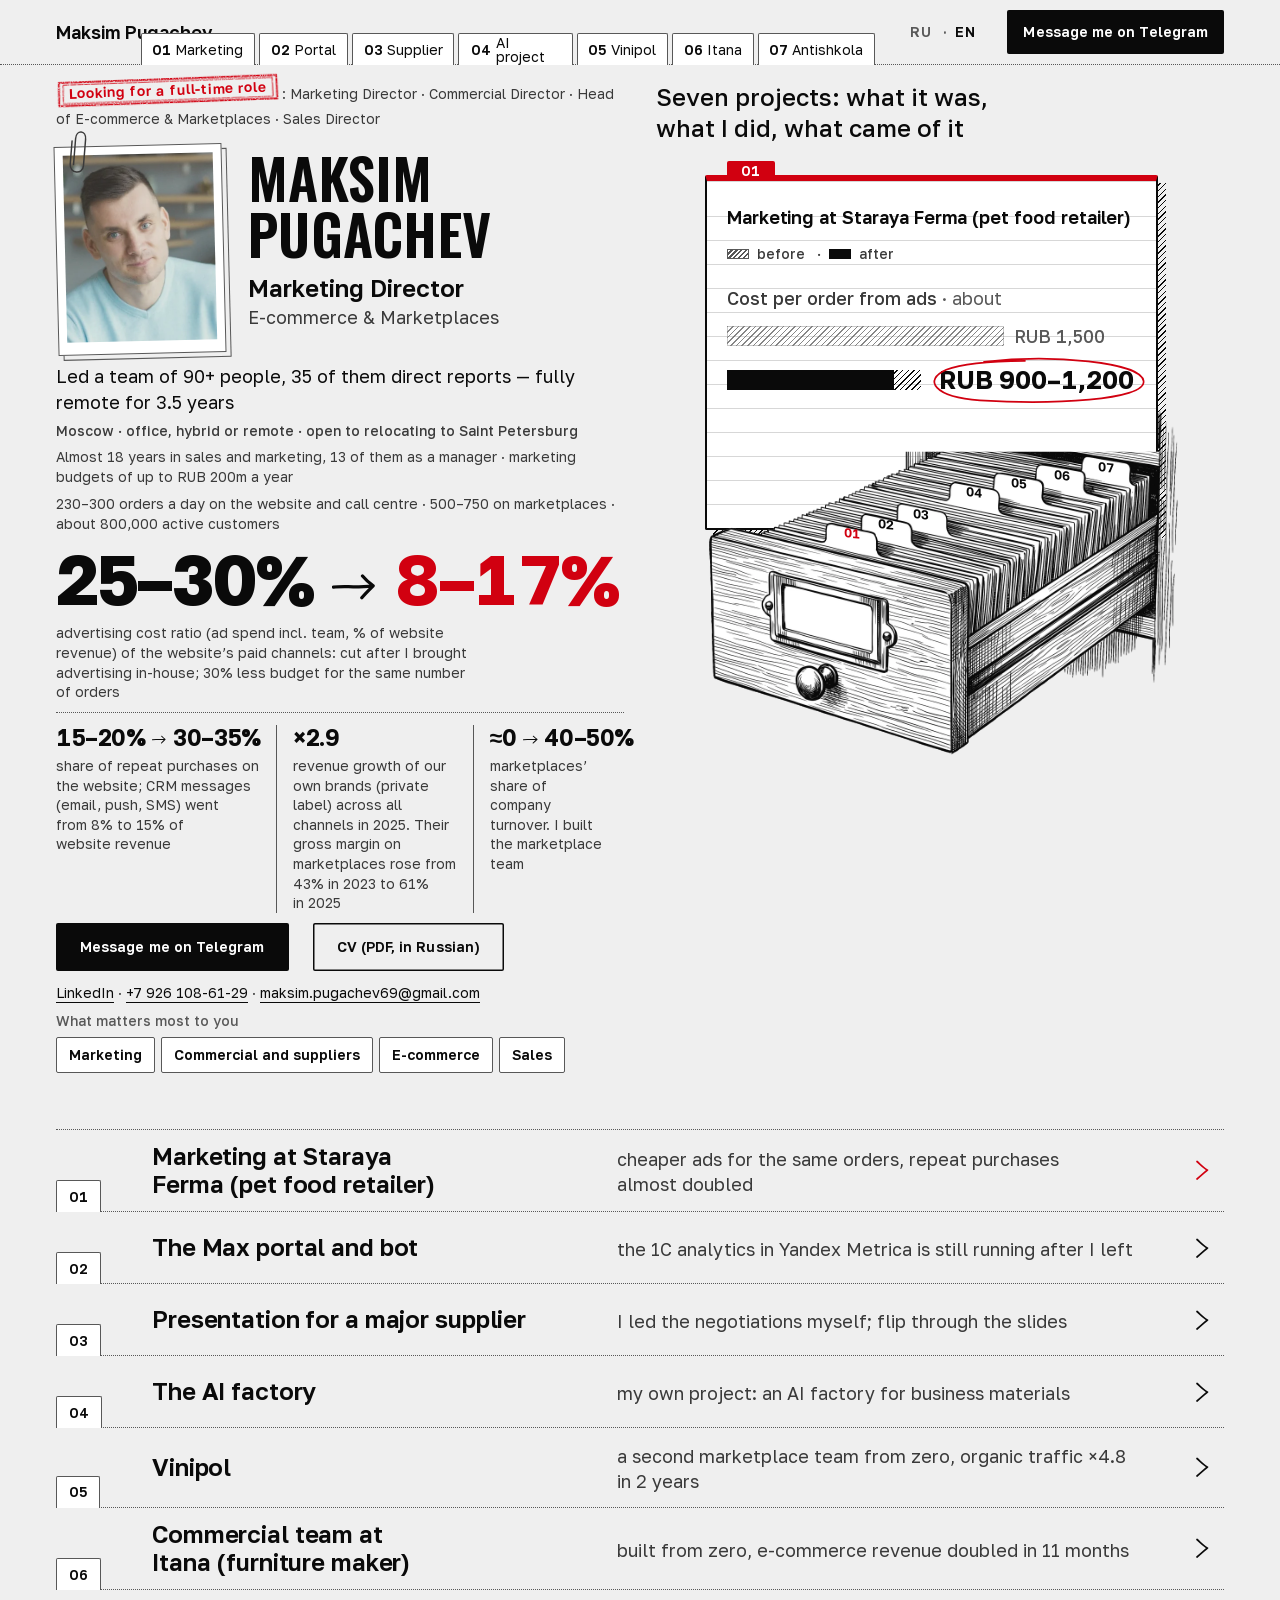
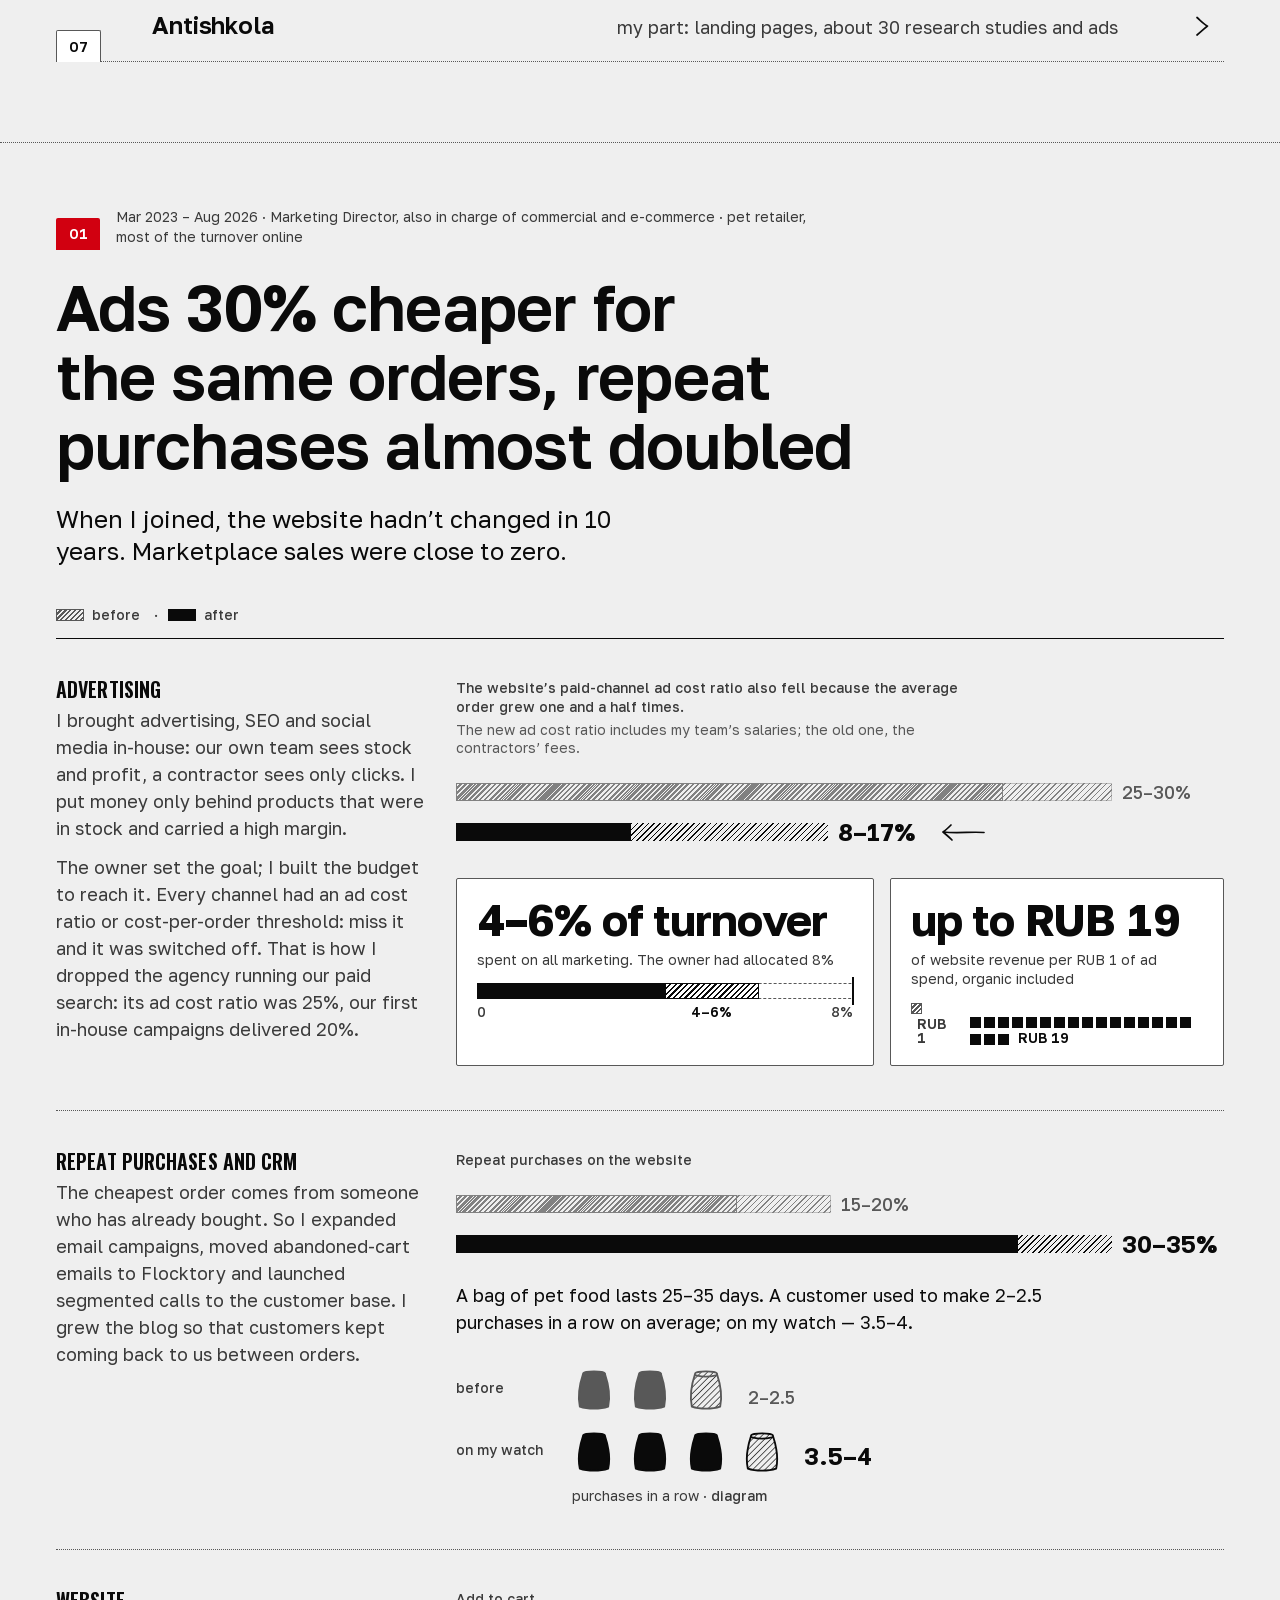
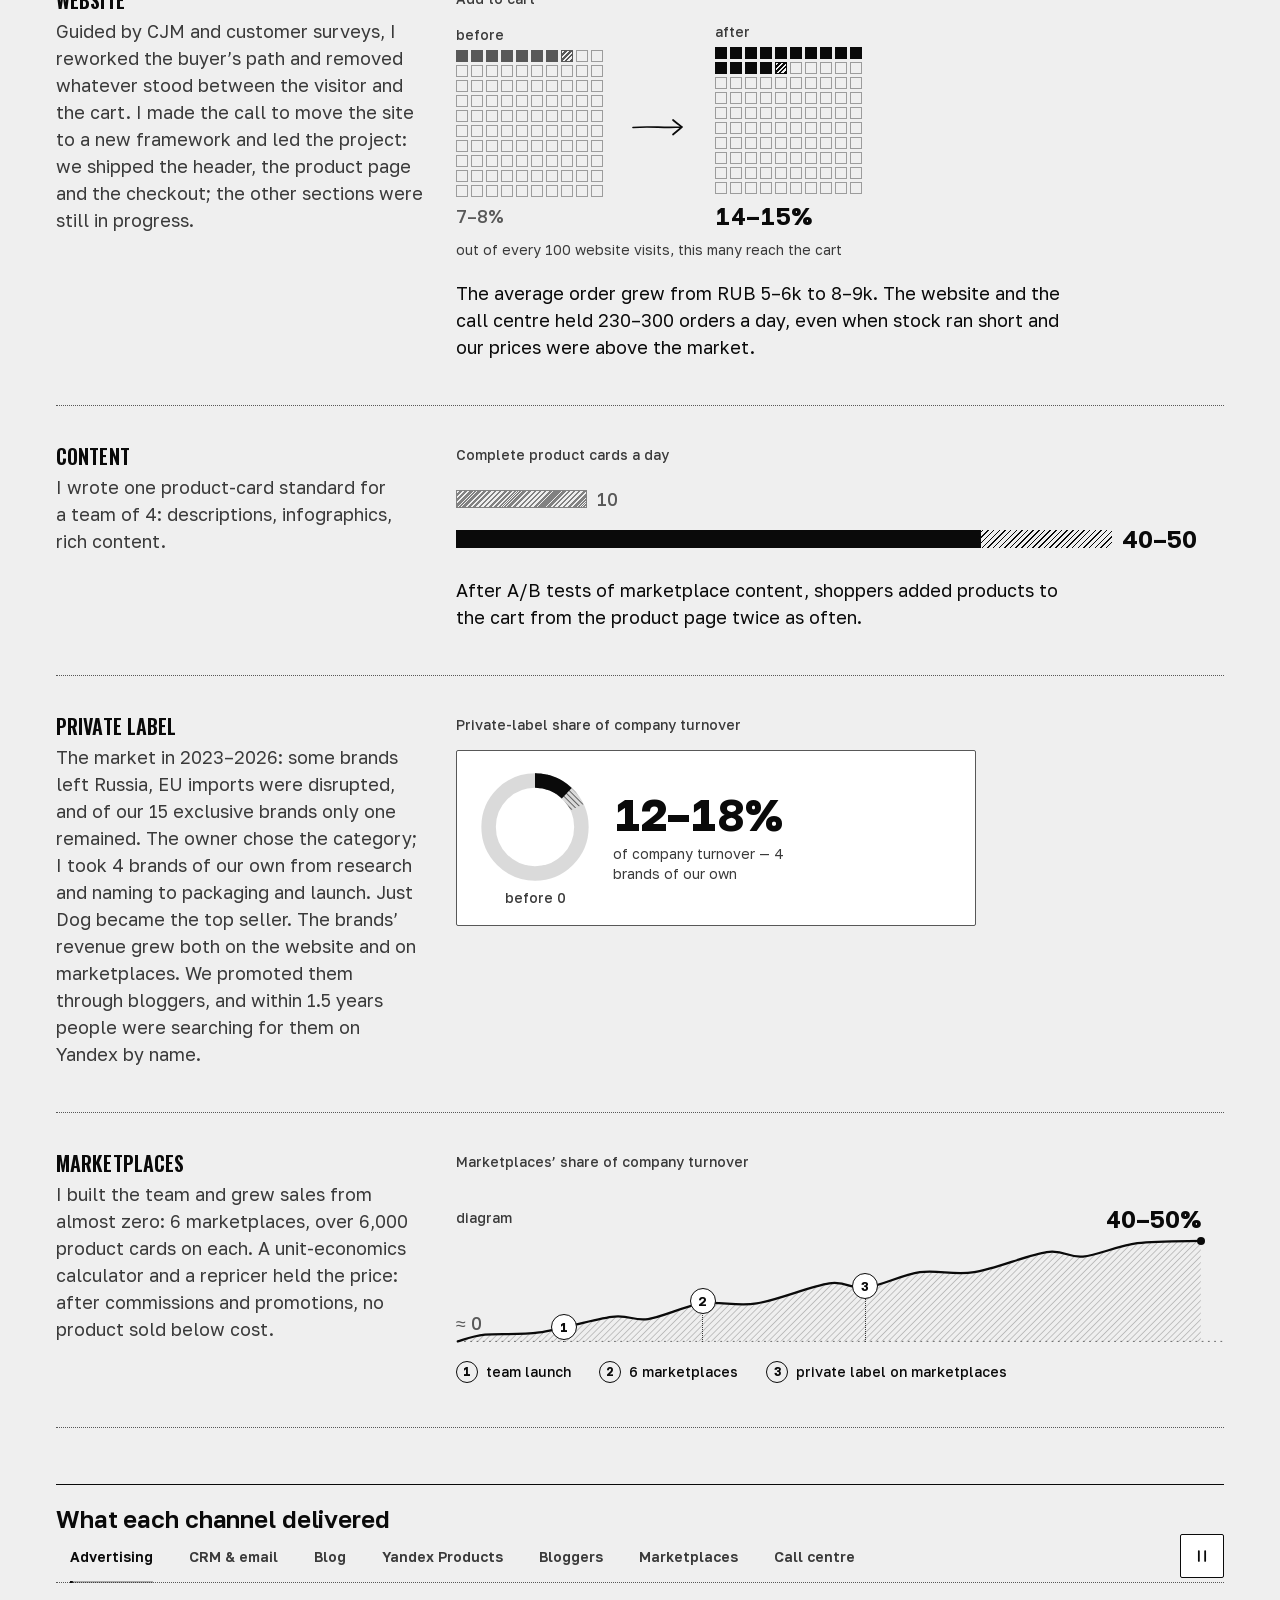
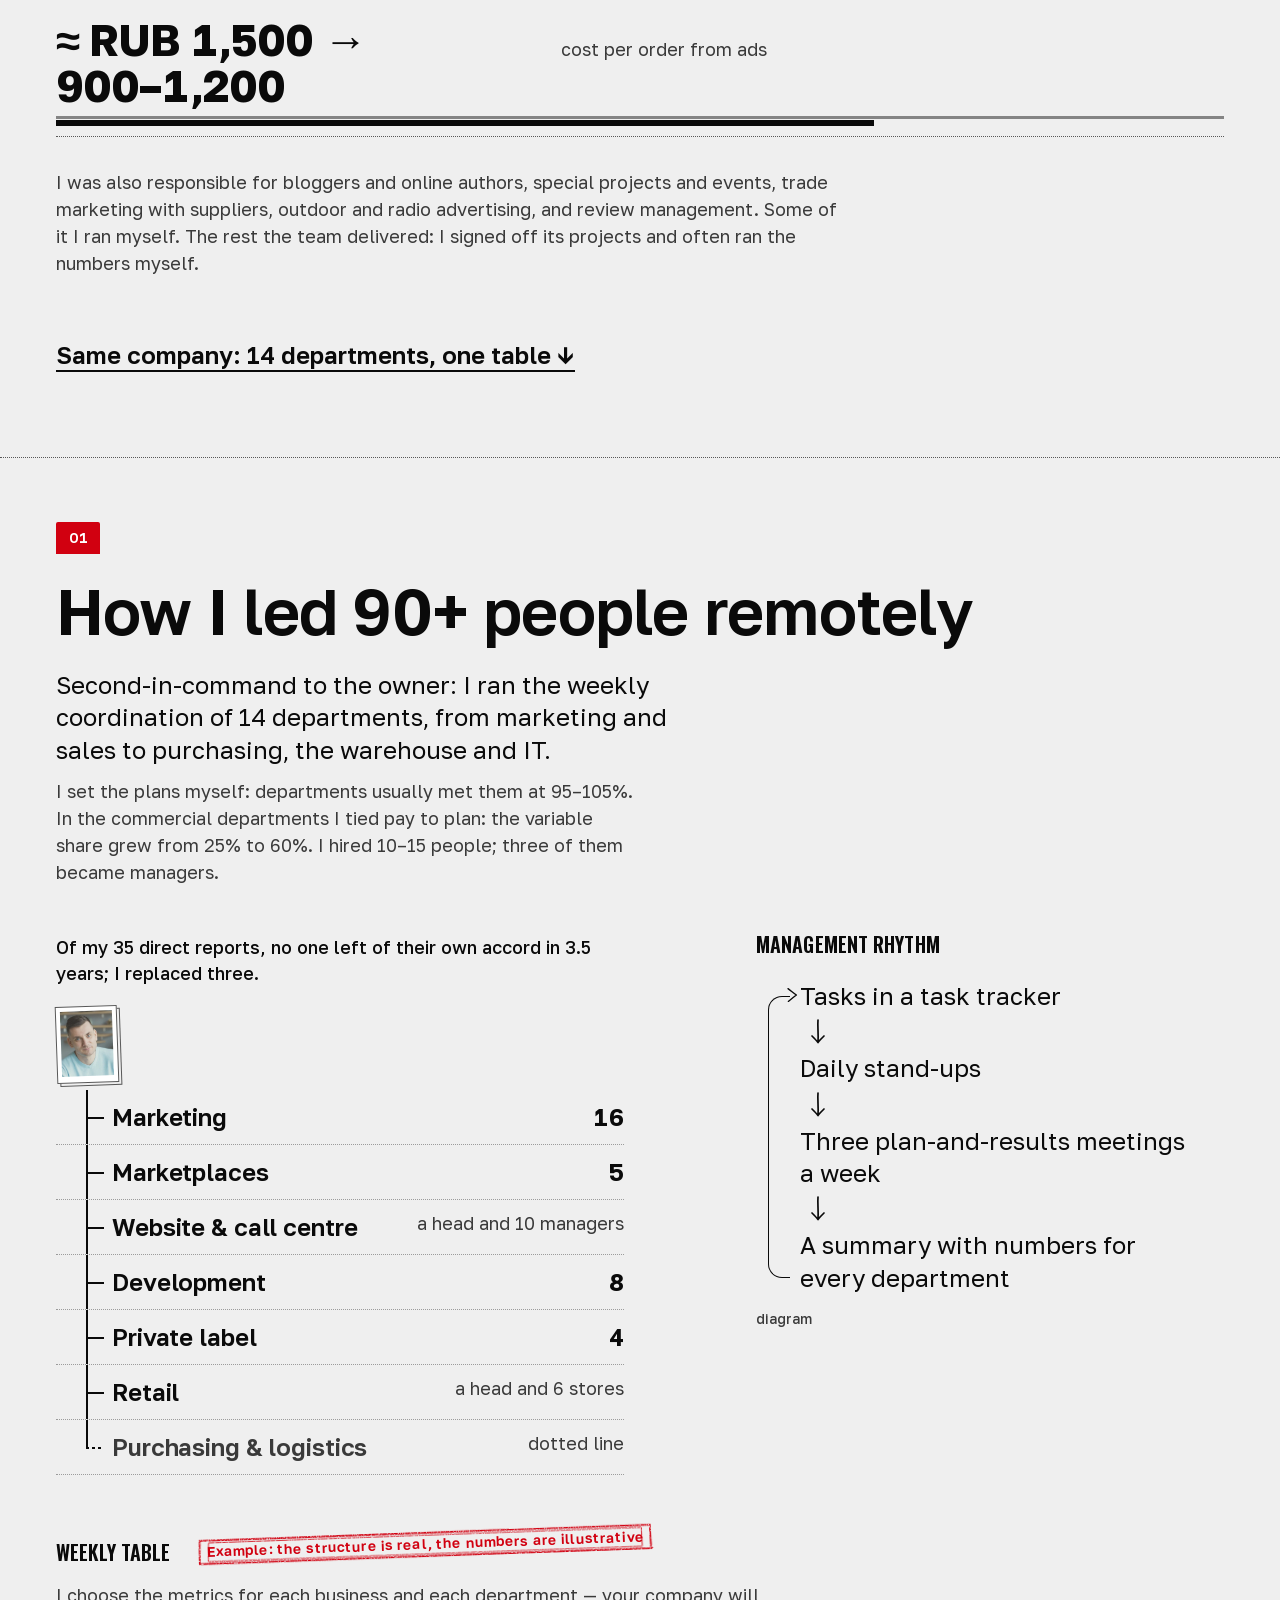
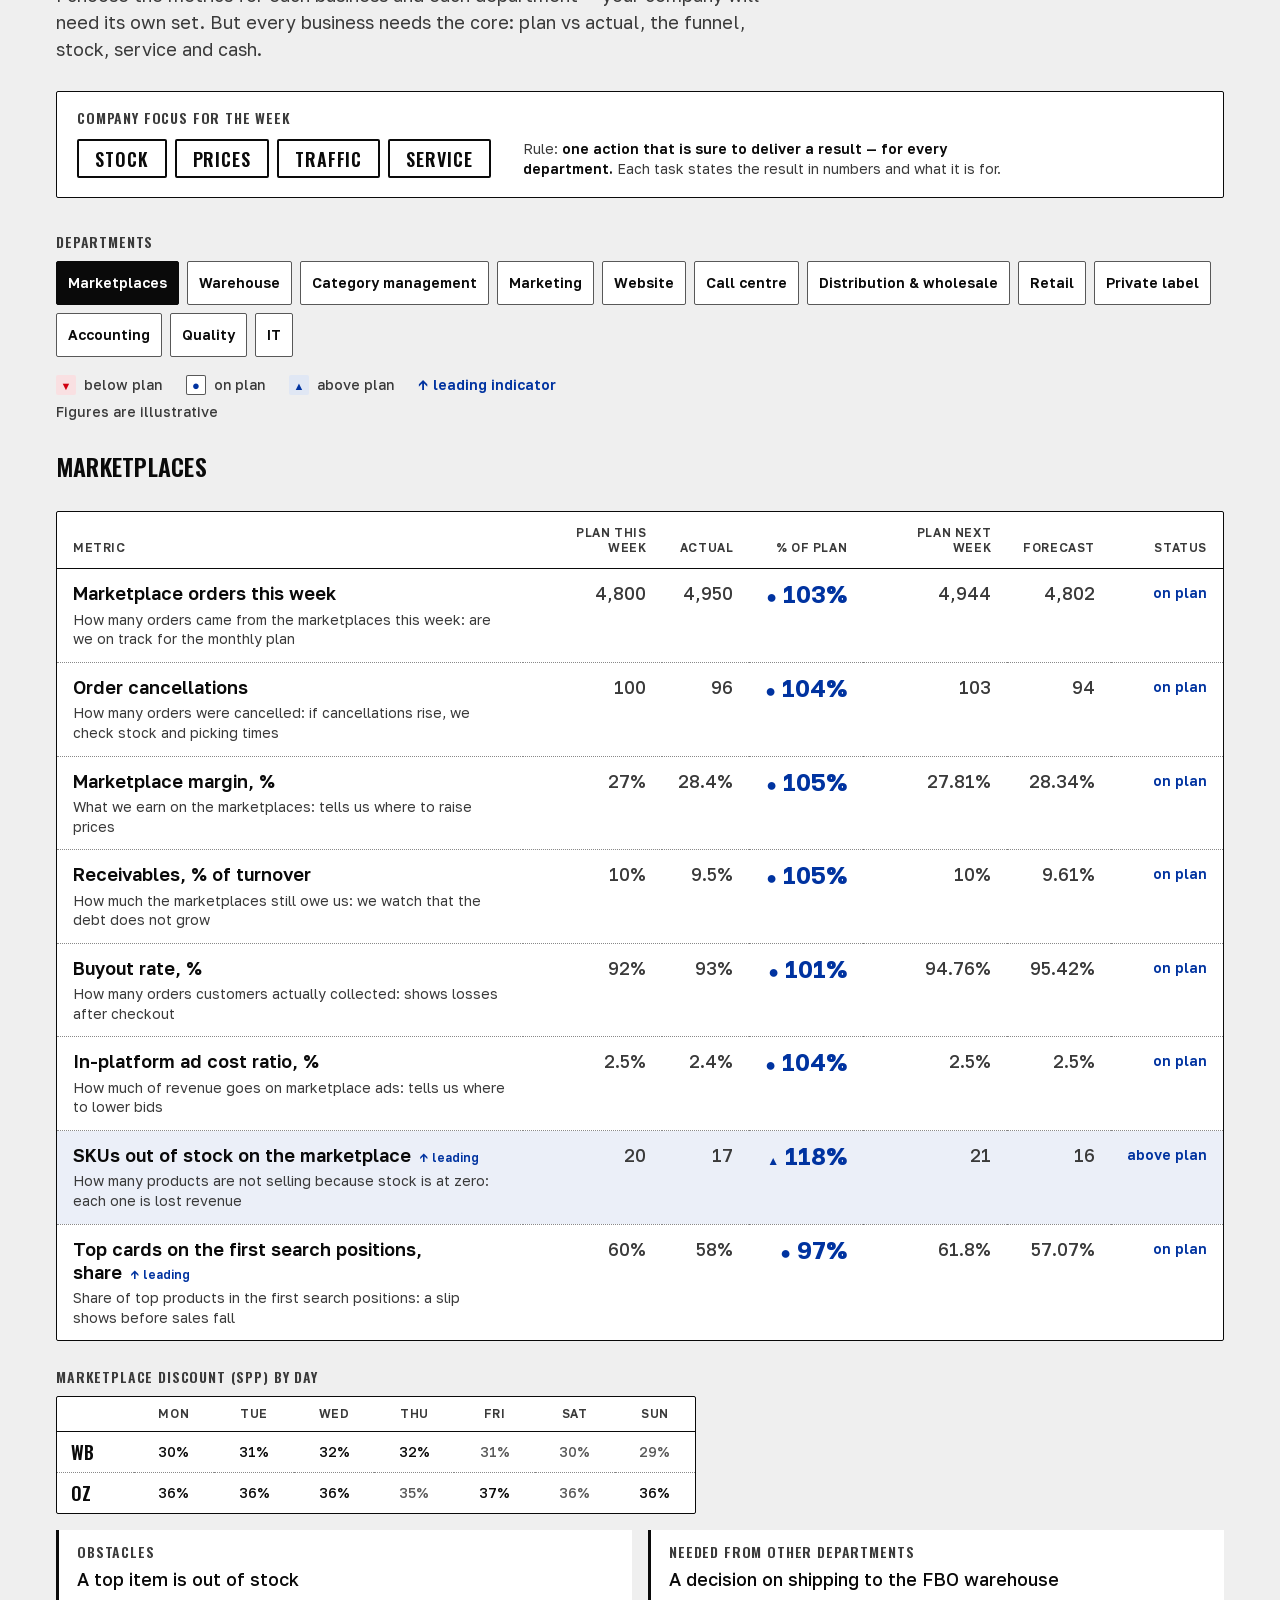
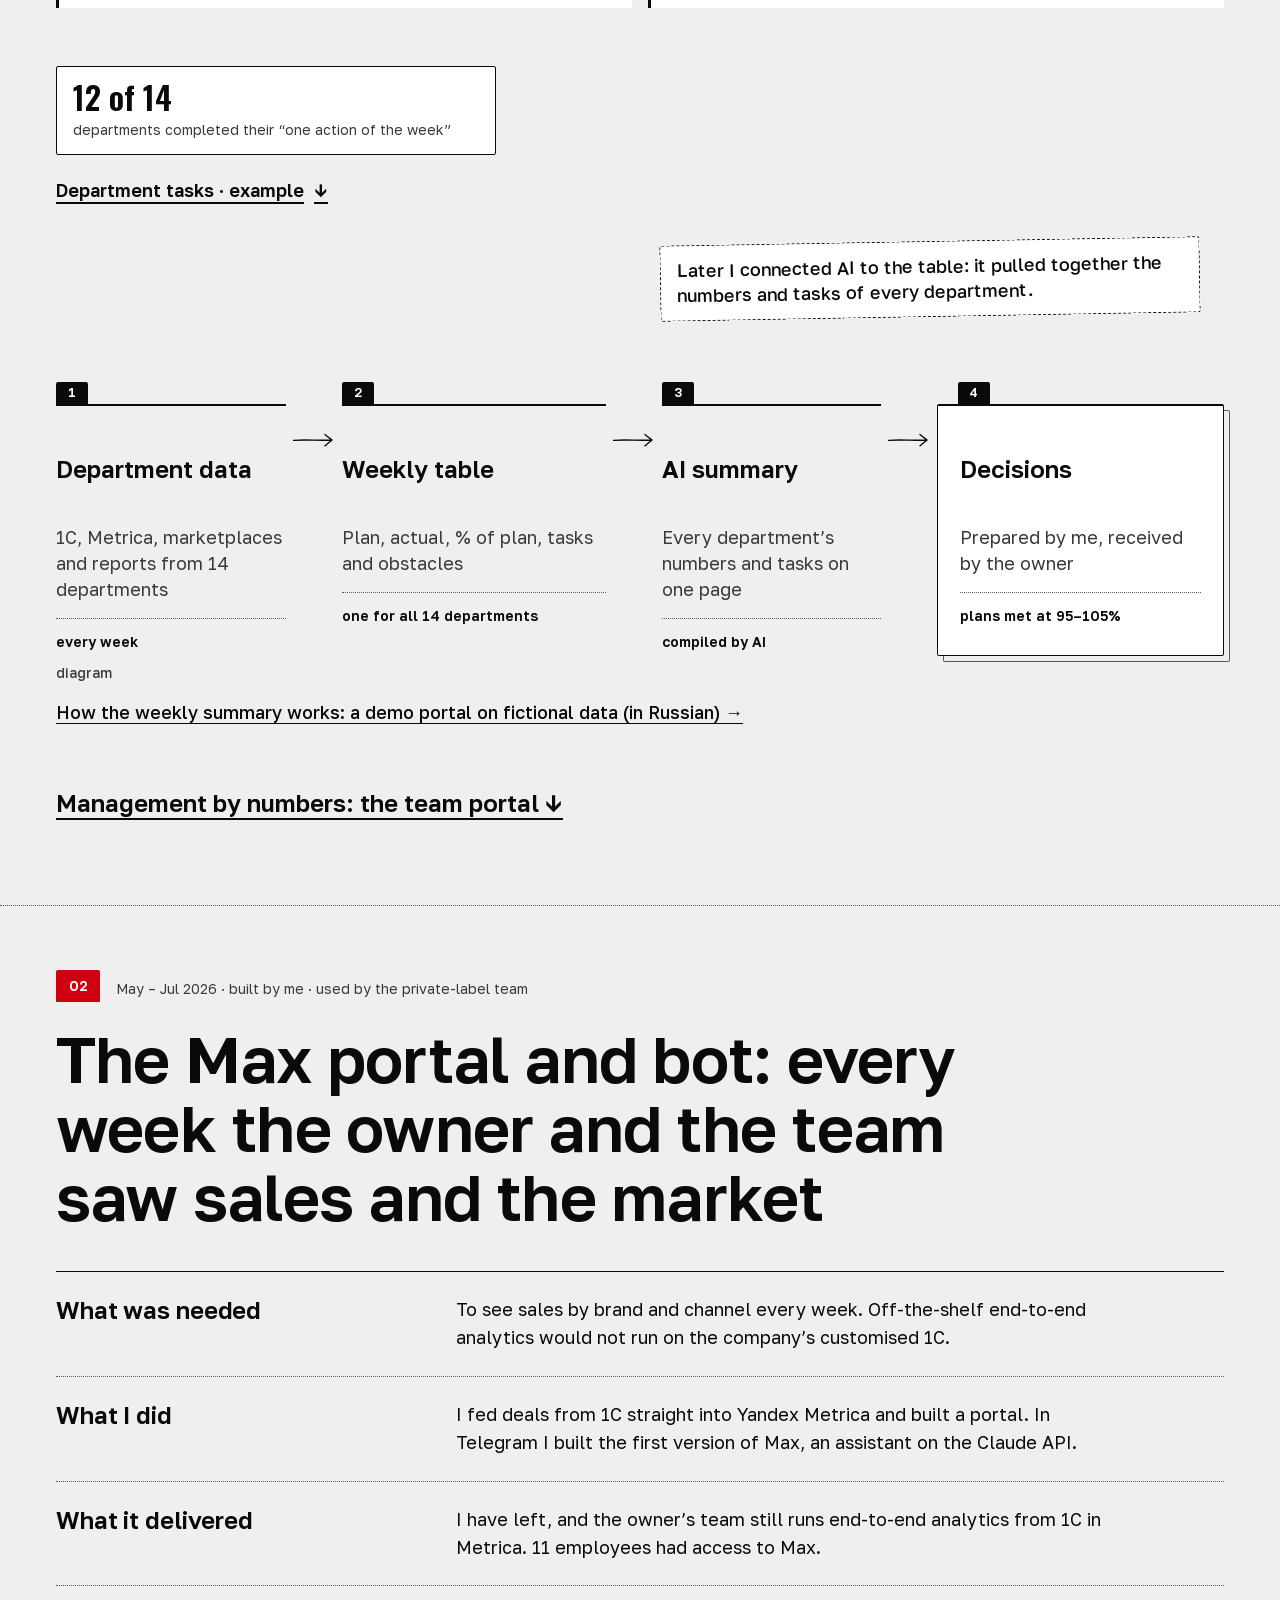
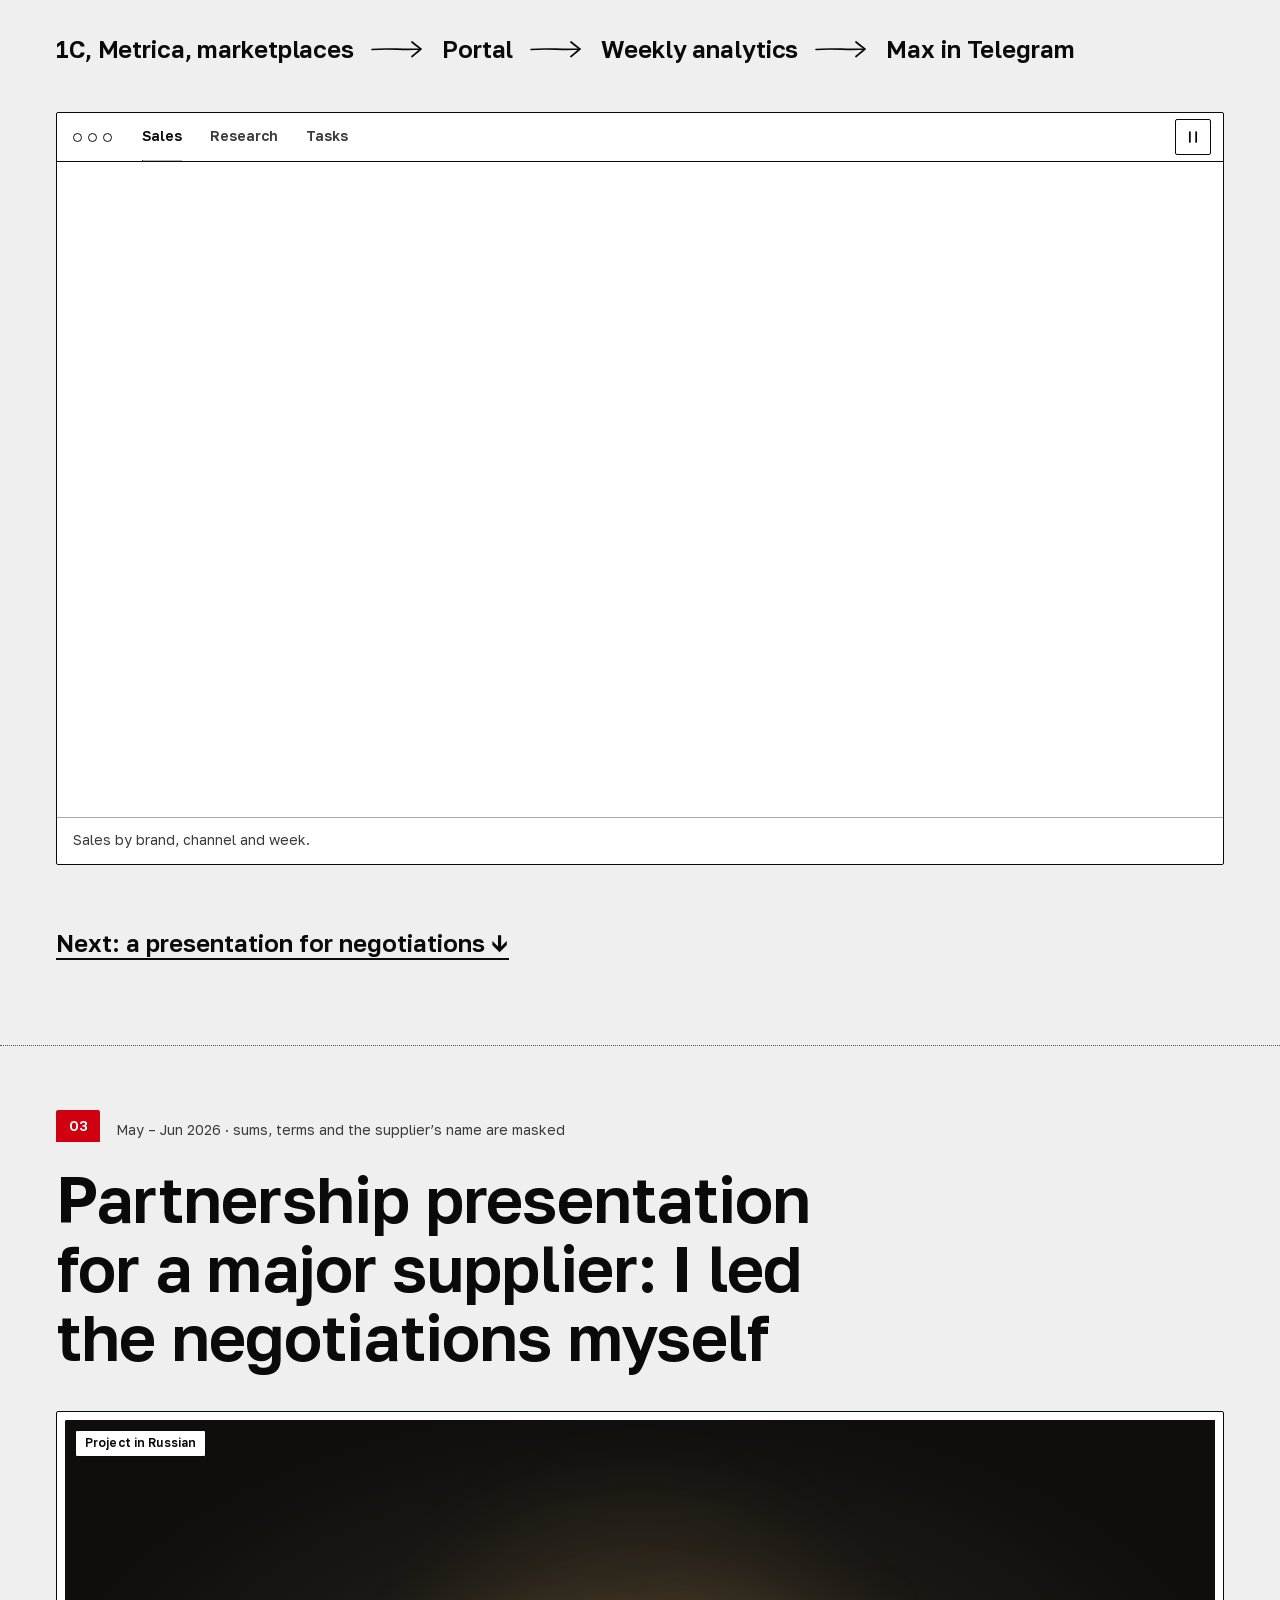
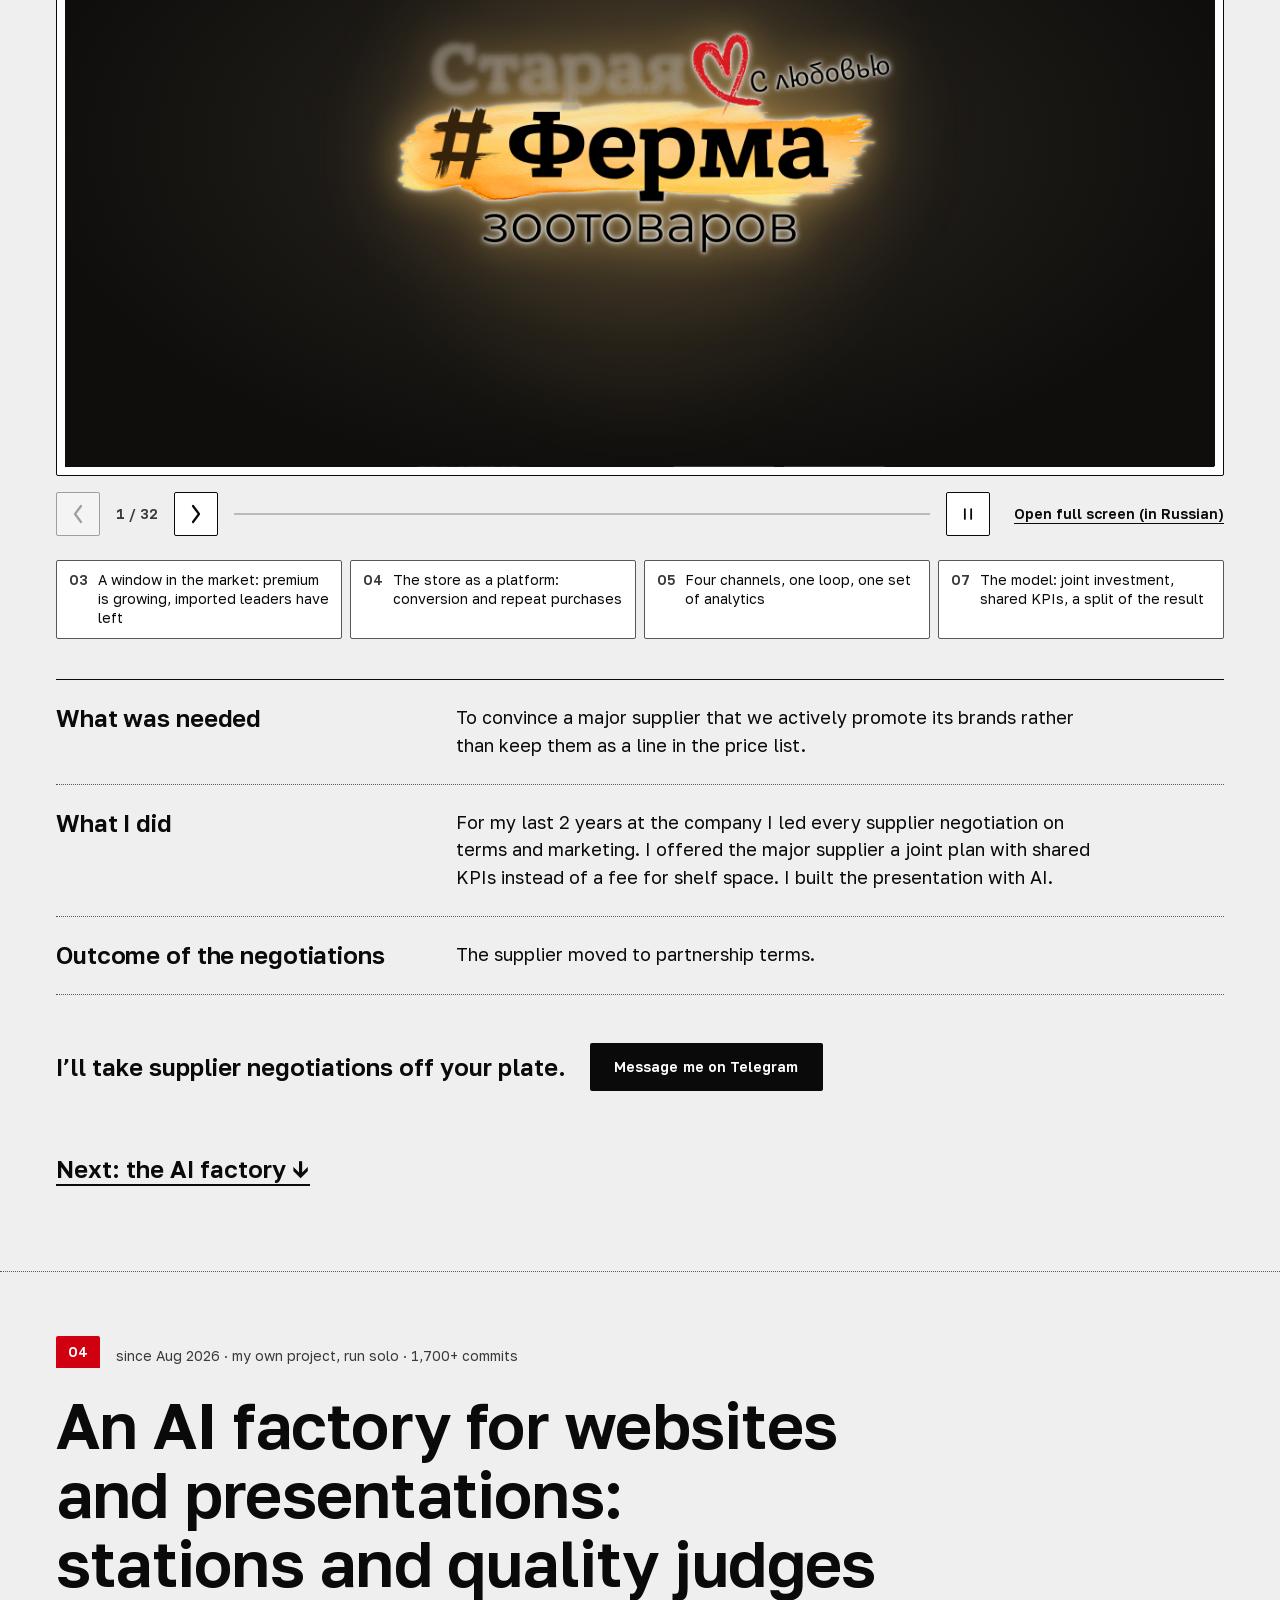
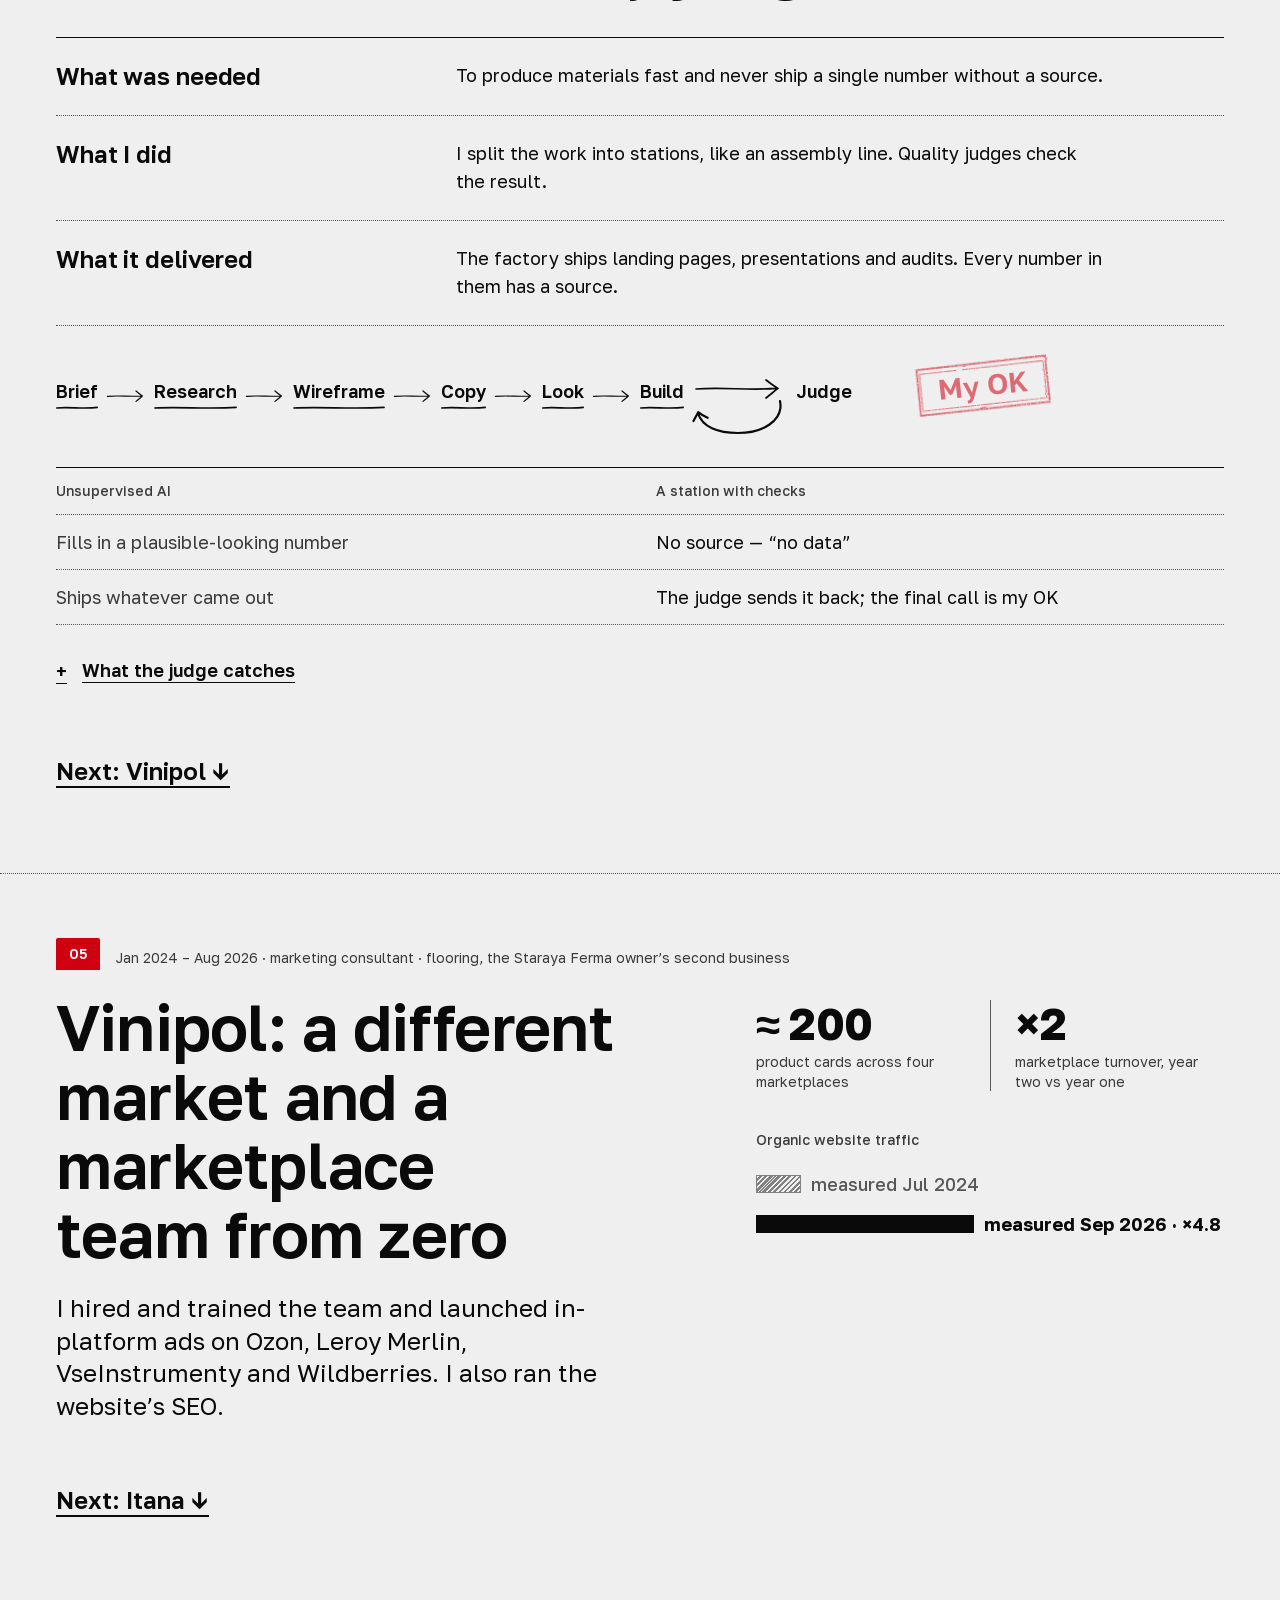
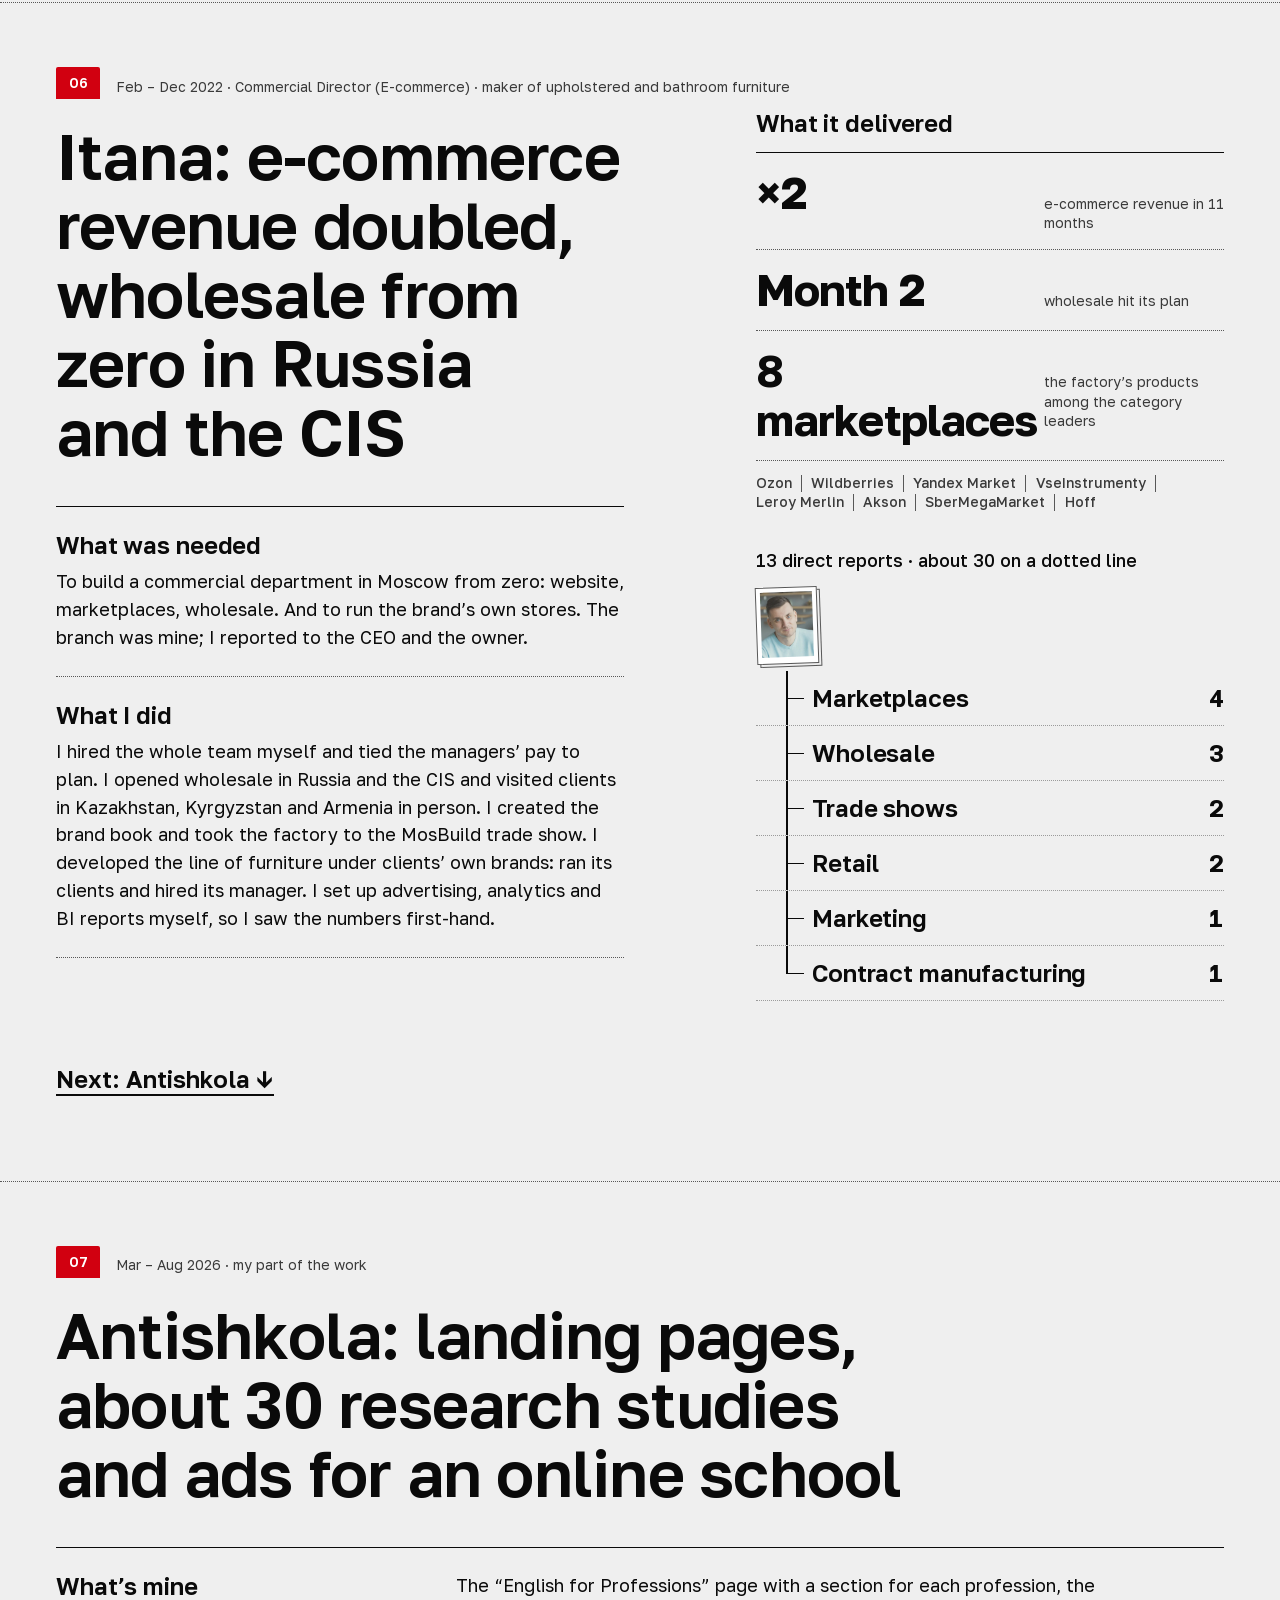
==== commit 2ef1b32b: "Queue 2 fixes after facts check: no PR, brand share 5→15 % in its categories, purchases not bags, It" ====
--- a/en/index.html
+++ b/en/index.html
@@ -44,11 +44,11 @@
 <main id="main">
 <div class="first">
 <section id="hero" class="hero" aria-labelledby="h1" data-move="hero"><p class="cat"><span class="stamp"><svg viewBox="0 0 200 40" preserveAspectRatio="none" aria-hidden="true" focusable="false"><path class="st-o" d="M2.4 3.2 L197.6 2.3 L197.9 37.4 L2.1 37.9 Z" vector-effect="non-scaling-stroke"/><path class="st-i" d="M6.2 6.6 L193.9 5.9 L194.1 34.1 L5.9 34.6 Z" vector-effect="non-scaling-stroke"/></svg><span class="st-t">Looking for a full-time role</span></span>: Marketing Director · Commercial Director · Head of <span class="nw">E-commerce</span> &amp; Marketplaces · Sales Director</p><div class="id"><figure class="photo"><svg class="clip" viewBox="0 0 30 72" aria-hidden="true" focusable="false"><path d="M9 56 V17 C 9 3, 24 3, 24 17 V57 C 24 71, 4 70, 4 56 V21" fill="none" stroke="currentColor" stroke-width="2.2" stroke-linecap="round" stroke-linejoin="round"/></svg><picture><source type="image/webp" srcset="../img/maksim-color-336.webp 1x, ../img/maksim-color-672.webp 2x"><img src="../img/maksim-color-336.jpg" srcset="../img/maksim-color-336.jpg 1x, ../img/maksim-color-672.jpg 2x" width="176" height="217" alt="Maksim Pugachev"></picture></figure><div class="id-t"><h1 id="h1">Maksim Pugachev</h1><p class="role"><span class="r1">Marketing Director</span><span class="r2">E-commerce &amp; Marketplaces</span></p></div></div><div class="facts"><p class="team">Led a team of 90+ people, 35 of them direct reports — fully remote for 3.5 years</p><p class="place">Moscow · office, hybrid or remote · open to relocating to Saint Petersburg</p><p class="exp">Almost 18 years in sales and marketing, 13 of them as a manager · marketing budgets of up to RUB 200m a year</p><p class="scale">230–300 orders a day on the website and call centre · 500–750 on marketplaces · about 800,000 active customers</p></div><dl class="figs" data-show="four figures: before → after"><div class="fig fig-0"><dt><span class="n"><span class="nw">25–30%</span> <span class="arr">→</span> <span class="to"><span class="nw">8–17</span>%</span></span></dt><dd>advertising cost ratio (ad spend incl. team, % of website revenue) of the website’s paid channels: cut after I brought advertising in-house; 30% less budget for the same number of orders</dd></div><div class="fig fig-1"><dt><span class="n"><span class="nw">15–20%</span> <span class="arr">→</span> <span class="nw">30–35</span>%</span></dt><dd>share of repeat purchases on the website; CRM messages (email, push, SMS) went from 8% to 15% of website revenue</dd></div><div class="fig fig-2"><dt><span class="n">×2.9</span></dt><dd>revenue growth of our own brands (private label) across all channels in 2025. Their gross margin on marketplaces rose from 43% in 2023 to 61% in 2025</dd></div><div class="fig fig-3"><dt><span class="n"><span class="nw">≈0</span> <span class="arr">→</span> <span class="nw">40–50</span>%</span></dt><dd>marketplaces’ share of company turnover. I built the marketplace team</dd></div></dl><p class="cta"><a class="btn" href="https://t.me/MaksimPugachev" data-goal="tg-click">Message me on Telegram</a><a class="btn btn-line" href="/cv/Pugachev-Maksim-CMO.pdf" download data-goal="cv-click">CV (PDF, in Russian)</a><span class="mail"><a href="https://www.linkedin.com/in/maksim-pugachev" data-goal="li-click" rel="me">LinkedIn</a> · <a href="tel:+79261086129" data-goal="tel-click">+7&nbsp;926&nbsp;108-61-29</a> · <a href="mailto:maksim.pugachev69@gmail.com" data-goal="mail-click">maksim.pugachev69@gmail.com</a></span></p><nav class="roles" aria-label="What matters most to you"><p class="roles-h">What matters most to you</p><ul><li><a href="#ferma" data-goal="role-click" title="Cheaper ads for the same orders: ad cost ratio 25–30% → 8–17%"><b>Marketing</b></a></li><li><a href="#case-supply" data-goal="role-click" title="Royal Canin +2 pp, product matrix 6,000 → 2,000 with the same orders"><b>Commercial and suppliers</b></a></li><li><a href="#case-ecom" data-goal="role-click" title="Online shop P&L, add-to-cart 7–8% → 14–15%"><b>E-commerce</b></a></li><li><a href="#case-sales" data-goal="role-click" title="About 10 sales departments, call centre 15–20% → ~30% of website orders"><b>Sales</b></a></li></ul></nav></section>
-<section id="toc" class="toc" aria-labelledby="thesis" data-key-image data-move="toc"><p id="thesis" class="thesis">Seven projects: what it was, what I did, what came of it</p><div class="stagewrap"><div class="stage" id="stage"><div class="cam" id="cam"><div class="pulls"><div class="card is-up is-open" id="card-1" data-card="1"><div class="sh"></div><div class="paper"><span class="ctab">01</span><div class="face"><a class="ct" href="#ferma" data-goal="toc-click">Marketing at Staraya Ferma (pet food retailer)</a><p class="key key-card"><span class="k k-was">before</span> · <span class="k k-now">after</span></p></div><div class="bars bars-one"><div class="br"><p class="bl">Cost per order from ads <span class="bl-q">· about</span></p><div class="trk trk-was"><i class="b b-was" style="--w:100%"></i><b class="v v-was" style="--w:100%">RUB <span class="nw">1,500</span></b></div><div class="trk trk-now"><i class="b b-now" data-from="1.43" style="--w:70%"><i class="sd" style="width:85.71%"></i></i><b class="v v-now" style="--w:70%"><span class="circ-w">RUB <span class="nw">900–1,200</span><svg class="circ" viewBox="0 0 190 44" preserveAspectRatio="none" aria-hidden="true" focusable="false"><path class="mk mk-ring" pathLength="1" vector-effect="non-scaling-stroke" d="M51.8 6 C 107.1 -1, 181.4 6, 183.1 23 C 184.8 40, 107.1 44, 48.4 40 C 10.4 37, 1.7 22, 20.7 13 C 41.5 4, 107.1 2, 169.3 10"/></svg></span></b></div></div></div></div></div><div class="card" id="card-2" data-card="2"><div class="sh"></div><div class="paper"><span class="ctab">02</span><div class="face"><a class="ct" href="#stm" data-goal="toc-click">The Max portal and bot</a></div><div class="proof"><picture><source type="image/webp" srcset="../img/stm-sales-880.webp 880w, ../img/stm-sales-1760.webp 1760w" sizes="(min-width:1200px) 560px, 92vw"><img width="880" height="550" src="../img/stm-sales-880.jpg" srcset="../img/stm-sales-880.jpg 880w, ../img/stm-sales-1760.jpg 1760w" sizes="(min-width:1200px) 560px, 92vw" alt="Sales by brand, channel and week." loading="lazy" decoding="async"></picture></div></div></div><div class="card" id="card-3" data-card="3"><div class="sh"></div><div class="paper"><span class="ctab">03</span><div class="face"><a class="ct" href="#deck" data-goal="toc-click">Presentation for a major supplier</a></div><div class="proof"><picture><source type="image/webp" srcset="../img/deck-4-880.webp 880w, ../img/deck-4-1760.webp 1760w" sizes="(min-width:1200px) 560px, 92vw"><img width="880" height="471" src="../img/deck-4-880.jpg" srcset="../img/deck-4-880.jpg 880w, ../img/deck-4-1760.jpg 1760w" sizes="(min-width:1200px) 560px, 92vw" alt="Slide from the partnership presentation" loading="lazy" decoding="async"></picture></div></div></div><div class="card" id="card-4" data-card="4"><div class="sh"></div><div class="paper"><span class="ctab">04</span><div class="face"><a class="ct" href="#factory" data-goal="toc-click">The AI factory</a></div><div class="proof"><picture><source type="image/webp" srcset="../img/demo-880.webp 880w, ../img/demo-1400.webp 1400w" sizes="(min-width:1200px) 560px, 92vw"><img width="880" height="550" src="../img/demo-880.jpg" srcset="../img/demo-880.jpg 880w, ../img/demo-1400.jpg 1400w" sizes="(min-width:1200px) 560px, 92vw" alt="Demo portal: fictional data, my structure and method" loading="lazy" decoding="async"></picture></div></div></div><div class="card" id="card-5" data-card="5"><div class="sh"></div><div class="paper"><span class="ctab">05</span><div class="face"><a class="ct" href="#floor" data-goal="toc-click">Vinipol</a></div><div class="proof proof-big"><p class="big" aria-label="×4.8"><span>×4.8</span></p><p class="bigb">organic website traffic in 2 years</p></div></div></div><div class="card" id="card-6" data-card="6"><div class="sh"></div><div class="paper"><span class="ctab">06</span><div class="face"><a class="ct" href="#itana" data-goal="toc-click">Commercial team at Itana (furniture maker)</a></div><div class="proof proof-big proof-3"><p class="big" aria-label="×2"><span>×2</span></p><p class="bigb"><span class="nw"><span class="nw">e-commerce</span></span> revenue in 11 months</p><dl class="p3"><div><dt>13</dt><dd>people on the team, every one my hire</dd></div><div><dt>4 countries</dt><dd>wholesale from zero</dd></div></dl></div></div></div><div class="card" id="card-7" data-card="7"><div class="sh"></div><div class="paper"><span class="ctab">07</span><div class="face"><a class="ct" href="#antishkola" data-goal="toc-click">Antishkola</a></div><div class="proof"><picture><source type="image/webp" srcset="../img/anti-professiya-660.webp 660w, ../img/anti-professiya-1320.webp 1320w" sizes="(min-width:1200px) 560px, 92vw"><img width="660" height="318" src="../img/anti-professiya-660.jpg" srcset="../img/anti-professiya-660.jpg 660w, ../img/anti-professiya-1320.jpg 1320w" sizes="(min-width:1200px) 560px, 92vw" alt="The “English for Professions” page of the Antishkola online school" loading="lazy" decoding="async"></picture></div></div></div></div><div class="draw"><div class="drawin"><div class="artimg" id="artimg"><picture><source media="(prefers-color-scheme: dark)" type="image/webp" srcset="../img/drawing/kartoteka7-full-dark-1296.webp"><source type="image/webp" srcset="../img/drawing/kartoteka7-full-1296.webp"><img src="../img/drawing/kartoteka7-full.png" width="2400" height="1792" alt="Card file of work: seven cards in a drawer" decoding="async"></picture></div><div class="artfront" id="artfront"><picture><source media="(prefers-color-scheme: dark)" type="image/webp" srcset="../img/drawing/kartoteka7-full-dark-1296.webp"><source type="image/webp" srcset="../img/drawing/kartoteka7-full-1296.webp"><img src="../img/drawing/kartoteka7-full.png" width="2400" height="1792" alt="" decoding="async"></picture></div><div class="dtabs"><button class="dtab" type="button" data-k="0" aria-expanded="true" aria-controls="card-1" aria-label="01 · Marketing at Staraya Ferma (pet food retailer)" title="Marketing at Staraya Ferma (pet food retailer)" style="left:30.0%;top:38.4%;width:8.7%;height:4.3%"><span>01</span></button><button class="dtab" type="button" data-k="1" aria-expanded="false" aria-controls="card-2" aria-label="02 · The Max portal and bot" title="The Max portal and bot" style="left:36.0%;top:36.4%;width:8.7%;height:4.3%"><span>02</span></button><button class="dtab" type="button" data-k="2" aria-expanded="false" aria-controls="card-3" aria-label="03 · Presentation for a major supplier" title="Presentation for a major supplier" style="left:42.3%;top:33.8%;width:8.7%;height:4.3%"><span>03</span></button><button class="dtab" type="button" data-k="3" aria-expanded="false" aria-controls="card-4" aria-label="04 · The AI factory" title="The AI factory" style="left:51.7%;top:28.7%;width:8.7%;height:4.3%"><span>04</span></button><button class="dtab" type="button" data-k="4" aria-expanded="false" aria-controls="card-5" aria-label="05 · Vinipol" title="Vinipol" style="left:59.8%;top:26.4%;width:8.7%;height:4.3%"><span>05</span></button><button class="dtab" type="button" data-k="5" aria-expanded="false" aria-controls="card-6" aria-label="06 · Commercial team at Itana" title="Commercial team at Itana (furniture maker)" style="left:67.4%;top:24.5%;width:8.7%;height:4.3%"><span>06</span></button><button class="dtab" type="button" data-k="6" aria-expanded="false" aria-controls="card-7" aria-label="07 · Antishkola" title="Antishkola" style="left:75.3%;top:22.6%;width:8.7%;height:4.3%"><span>07</span></button></div></div></div><svg class="nib" id="nib" viewBox="0 0 26 26" aria-hidden="true" focusable="false"><path d="M3 24 L9 14 L21 2 L24 5 L12 17 Z M3 24 L7 23 L9 14" fill="currentColor" stroke="currentColor" stroke-width="1.2" stroke-linejoin="round"/></svg></div></div></div></section>
+<section id="toc" class="toc" aria-labelledby="thesis" data-key-image data-move="toc"><p id="thesis" class="thesis">Seven projects: what it was, what I did, what came of it</p><div class="stagewrap"><div class="stage" id="stage"><div class="cam" id="cam"><div class="pulls"><div class="card is-up is-open" id="card-1" data-card="1"><div class="sh"></div><div class="paper"><span class="ctab">01</span><div class="face"><a class="ct" href="#ferma" data-goal="toc-click">Marketing at Staraya Ferma (pet food retailer)</a><p class="key key-card"><span class="k k-was">before</span> · <span class="k k-now">after</span></p></div><div class="bars bars-one"><div class="br"><p class="bl">Cost per order from ads <span class="bl-q">· about</span></p><div class="trk trk-was"><i class="b b-was" style="--w:100%"></i><b class="v v-was" style="--w:100%">RUB <span class="nw">1,500</span></b></div><div class="trk trk-now"><i class="b b-now" data-from="1.43" style="--w:70%"><i class="sd" style="width:85.71%"></i></i><b class="v v-now" style="--w:70%"><span class="circ-w">RUB <span class="nw">900–1,200</span><svg class="circ" viewBox="0 0 190 44" preserveAspectRatio="none" aria-hidden="true" focusable="false"><path class="mk mk-ring" pathLength="1" vector-effect="non-scaling-stroke" d="M51.8 6 C 107.1 -1, 181.4 6, 183.1 23 C 184.8 40, 107.1 44, 48.4 40 C 10.4 37, 1.7 22, 20.7 13 C 41.5 4, 107.1 2, 169.3 10"/></svg></span></b></div></div></div></div></div><div class="card" id="card-2" data-card="2"><div class="sh"></div><div class="paper"><span class="ctab">02</span><div class="face"><a class="ct" href="#stm" data-goal="toc-click">The Max portal and bot</a></div><div class="proof"><picture><source type="image/webp" srcset="../img/stm-sales-880.webp 880w, ../img/stm-sales-1760.webp 1760w" sizes="(min-width:1200px) 560px, 92vw"><img width="880" height="550" src="../img/stm-sales-880.jpg" srcset="../img/stm-sales-880.jpg 880w, ../img/stm-sales-1760.jpg 1760w" sizes="(min-width:1200px) 560px, 92vw" alt="Sales by brand, channel and week." loading="lazy" decoding="async"></picture></div></div></div><div class="card" id="card-3" data-card="3"><div class="sh"></div><div class="paper"><span class="ctab">03</span><div class="face"><a class="ct" href="#deck" data-goal="toc-click">Presentation for a major supplier</a></div><div class="proof"><picture><source type="image/webp" srcset="../img/deck-4-880.webp 880w, ../img/deck-4-1760.webp 1760w" sizes="(min-width:1200px) 560px, 92vw"><img width="880" height="471" src="../img/deck-4-880.jpg" srcset="../img/deck-4-880.jpg 880w, ../img/deck-4-1760.jpg 1760w" sizes="(min-width:1200px) 560px, 92vw" alt="Slide from the partnership presentation" loading="lazy" decoding="async"></picture></div></div></div><div class="card" id="card-4" data-card="4"><div class="sh"></div><div class="paper"><span class="ctab">04</span><div class="face"><a class="ct" href="#factory" data-goal="toc-click">The AI factory</a></div><div class="proof"><picture><source type="image/webp" srcset="../img/demo-880.webp 880w, ../img/demo-1400.webp 1400w" sizes="(min-width:1200px) 560px, 92vw"><img width="880" height="550" src="../img/demo-880.jpg" srcset="../img/demo-880.jpg 880w, ../img/demo-1400.jpg 1400w" sizes="(min-width:1200px) 560px, 92vw" alt="Demo portal: fictional data, my structure and method" loading="lazy" decoding="async"></picture></div></div></div><div class="card" id="card-5" data-card="5"><div class="sh"></div><div class="paper"><span class="ctab">05</span><div class="face"><a class="ct" href="#floor" data-goal="toc-click">Vinipol</a></div><div class="proof proof-big"><p class="big" aria-label="×4.8"><span>×4.8</span></p><p class="bigb">organic website traffic in 2 years</p></div></div></div><div class="card" id="card-6" data-card="6"><div class="sh"></div><div class="paper"><span class="ctab">06</span><div class="face"><a class="ct" href="#itana" data-goal="toc-click">Commercial team at Itana (furniture maker)</a></div><div class="proof proof-big proof-3"><p class="big" aria-label="×2"><span>×2</span></p><p class="bigb"><span class="nw"><span class="nw">e-commerce</span></span> revenue in 11 months</p><dl class="p3"><div><dt>13</dt><dd>people on the team, every one my hire</dd></div><div><dt>wholesale</dt><dd>from zero: Russia and the CIS</dd></div></dl></div></div></div><div class="card" id="card-7" data-card="7"><div class="sh"></div><div class="paper"><span class="ctab">07</span><div class="face"><a class="ct" href="#antishkola" data-goal="toc-click">Antishkola</a></div><div class="proof"><picture><source type="image/webp" srcset="../img/anti-professiya-660.webp 660w, ../img/anti-professiya-1320.webp 1320w" sizes="(min-width:1200px) 560px, 92vw"><img width="660" height="318" src="../img/anti-professiya-660.jpg" srcset="../img/anti-professiya-660.jpg 660w, ../img/anti-professiya-1320.jpg 1320w" sizes="(min-width:1200px) 560px, 92vw" alt="The “English for Professions” page of the Antishkola online school" loading="lazy" decoding="async"></picture></div></div></div></div><div class="draw"><div class="drawin"><div class="artimg" id="artimg"><picture><source media="(prefers-color-scheme: dark)" type="image/webp" srcset="../img/drawing/kartoteka7-full-dark-1296.webp"><source type="image/webp" srcset="../img/drawing/kartoteka7-full-1296.webp"><img src="../img/drawing/kartoteka7-full.png" width="2400" height="1792" alt="Card file of work: seven cards in a drawer" decoding="async"></picture></div><div class="artfront" id="artfront"><picture><source media="(prefers-color-scheme: dark)" type="image/webp" srcset="../img/drawing/kartoteka7-full-dark-1296.webp"><source type="image/webp" srcset="../img/drawing/kartoteka7-full-1296.webp"><img src="../img/drawing/kartoteka7-full.png" width="2400" height="1792" alt="" decoding="async"></picture></div><div class="dtabs"><button class="dtab" type="button" data-k="0" aria-expanded="true" aria-controls="card-1" aria-label="01 · Marketing at Staraya Ferma (pet food retailer)" title="Marketing at Staraya Ferma (pet food retailer)" style="left:30.0%;top:38.4%;width:8.7%;height:4.3%"><span>01</span></button><button class="dtab" type="button" data-k="1" aria-expanded="false" aria-controls="card-2" aria-label="02 · The Max portal and bot" title="The Max portal and bot" style="left:36.0%;top:36.4%;width:8.7%;height:4.3%"><span>02</span></button><button class="dtab" type="button" data-k="2" aria-expanded="false" aria-controls="card-3" aria-label="03 · Presentation for a major supplier" title="Presentation for a major supplier" style="left:42.3%;top:33.8%;width:8.7%;height:4.3%"><span>03</span></button><button class="dtab" type="button" data-k="3" aria-expanded="false" aria-controls="card-4" aria-label="04 · The AI factory" title="The AI factory" style="left:51.7%;top:28.7%;width:8.7%;height:4.3%"><span>04</span></button><button class="dtab" type="button" data-k="4" aria-expanded="false" aria-controls="card-5" aria-label="05 · Vinipol" title="Vinipol" style="left:59.8%;top:26.4%;width:8.7%;height:4.3%"><span>05</span></button><button class="dtab" type="button" data-k="5" aria-expanded="false" aria-controls="card-6" aria-label="06 · Commercial team at Itana" title="Commercial team at Itana (furniture maker)" style="left:67.4%;top:24.5%;width:8.7%;height:4.3%"><span>06</span></button><button class="dtab" type="button" data-k="6" aria-expanded="false" aria-controls="card-7" aria-label="07 · Antishkola" title="Antishkola" style="left:75.3%;top:22.6%;width:8.7%;height:4.3%"><span>07</span></button></div></div></div><svg class="nib" id="nib" viewBox="0 0 26 26" aria-hidden="true" focusable="false"><path d="M3 24 L9 14 L21 2 L24 5 L12 17 Z M3 24 L7 23 L9 14" fill="currentColor" stroke="currentColor" stroke-width="1.2" stroke-linejoin="round"/></svg></div></div></div></section>
 </div>
 <nav id="list" class="list" aria-label="List of work"><ol><li class="row"><span class="rnum">01</span><a class="rt" href="#ferma" data-goal="toc-click">Marketing at Staraya Ferma (pet food retailer)</a><span class="rr">cheaper ads for the same orders, repeat purchases almost doubled</span><button class="rx" type="button" data-k="0" aria-expanded="true" aria-controls="card-1" aria-label="Work 01"><svg viewBox="0 0 24 24" aria-hidden="true" focusable="false"><path d="M7 3.5 C 12 8, 16 12, 17.5 12 C 16 13, 12 17, 7 21" fill="none" stroke="currentColor" stroke-width="1.7" stroke-linecap="round" stroke-linejoin="round"/></svg></button></li><li class="row"><span class="rnum">02</span><a class="rt" href="#stm" data-goal="toc-click">The Max portal and bot</a><span class="rr">the 1C analytics in Yandex Metrica is still running after I left</span><button class="rx" type="button" data-k="1" aria-expanded="false" aria-controls="card-2" aria-label="Work 02"><svg viewBox="0 0 24 24" aria-hidden="true" focusable="false"><path d="M7 3.5 C 12 8, 16 12, 17.5 12 C 16 13, 12 17, 7 21" fill="none" stroke="currentColor" stroke-width="1.7" stroke-linecap="round" stroke-linejoin="round"/></svg></button></li><li class="row"><span class="rnum">03</span><a class="rt" href="#deck" data-goal="toc-click">Presentation for a major supplier</a><span class="rr">I led the negotiations myself; flip through the slides</span><button class="rx" type="button" data-k="2" aria-expanded="false" aria-controls="card-3" aria-label="Work 03"><svg viewBox="0 0 24 24" aria-hidden="true" focusable="false"><path d="M7 3.5 C 12 8, 16 12, 17.5 12 C 16 13, 12 17, 7 21" fill="none" stroke="currentColor" stroke-width="1.7" stroke-linecap="round" stroke-linejoin="round"/></svg></button></li><li class="row"><span class="rnum">04</span><a class="rt" href="#factory" data-goal="toc-click">The AI factory</a><span class="rr">my own project: an AI factory for business materials</span><button class="rx" type="button" data-k="3" aria-expanded="false" aria-controls="card-4" aria-label="Work 04"><svg viewBox="0 0 24 24" aria-hidden="true" focusable="false"><path d="M7 3.5 C 12 8, 16 12, 17.5 12 C 16 13, 12 17, 7 21" fill="none" stroke="currentColor" stroke-width="1.7" stroke-linecap="round" stroke-linejoin="round"/></svg></button></li><li class="row"><span class="rnum">05</span><a class="rt" href="#floor" data-goal="toc-click">Vinipol</a><span class="rr">a second marketplace team from zero, organic traffic ×4.8 in 2 years</span><button class="rx" type="button" data-k="4" aria-expanded="false" aria-controls="card-5" aria-label="Work 05"><svg viewBox="0 0 24 24" aria-hidden="true" focusable="false"><path d="M7 3.5 C 12 8, 16 12, 17.5 12 C 16 13, 12 17, 7 21" fill="none" stroke="currentColor" stroke-width="1.7" stroke-linecap="round" stroke-linejoin="round"/></svg></button></li><li class="row"><span class="rnum">06</span><a class="rt" href="#itana" data-goal="toc-click">Commercial team at Itana (furniture maker)</a><span class="rr">built from zero, <span class="nw">e-commerce</span> revenue doubled in 11 months</span><button class="rx" type="button" data-k="5" aria-expanded="false" aria-controls="card-6" aria-label="Work 06"><svg viewBox="0 0 24 24" aria-hidden="true" focusable="false"><path d="M7 3.5 C 12 8, 16 12, 17.5 12 C 16 13, 12 17, 7 21" fill="none" stroke="currentColor" stroke-width="1.7" stroke-linecap="round" stroke-linejoin="round"/></svg></button></li><li class="row"><span class="rnum">07</span><a class="rt" href="#antishkola" data-goal="toc-click">Antishkola</a><span class="rr">my part: landing pages, about 30 research studies and ads</span><button class="rx" type="button" data-k="6" aria-expanded="false" aria-controls="card-7" aria-label="Work 07"><svg viewBox="0 0 24 24" aria-hidden="true" focusable="false"><path d="M7 3.5 C 12 8, 16 12, 17.5 12 C 16 13, 12 17, 7 21" fill="none" stroke="currentColor" stroke-width="1.7" stroke-linecap="round" stroke-linejoin="round"/></svg></button></li></ol></nav>
-<section id="ferma" class="ferma" aria-labelledby="h2-ferma" data-move="ferma"><div class="ferma-in"><p class="meta"><span class="mtab">01</span><span class="mt">Mar 2023 – Aug 2026 · Marketing Director, also in charge of commercial and <span class="nw"><span class="nw">e-commerce</span></span> · pet retailer, most of the turnover online</span></p><h2 id="h2-ferma">Ads 30% cheaper for the same orders, repeat purchases almost doubled</h2><p class="sit">When I joined, the website hadn’t changed in 10 years. Marketplace sales were close to zero.</p><p class="key"><span class="k k-was">before</span> · <span class="k k-now">after</span></p><ol class="levers"><li class="lv lv-1" data-kind="pair"><div class="lv-l"><h3 class="lv-n">Advertising</h3><p class="lv-d">I brought advertising, SEO and social media in-house: our own team sees stock and profit, a contractor sees only clicks. I put money only behind products that were in stock and carried a high margin.</p><p class="lv-d">The owner set the goal; I built the budget to reach it. Every channel had an ad cost ratio or cost-per-order threshold: miss it and it was switched off. That is how I dropped the agency running our paid search: its ad cost ratio was 25%, our first in-house campaigns delivered 20%.</p></div><div class="lv-r"><p class="lv-c">The website’s paid-channel ad cost ratio also fell because the average order grew one and a half times. <span class="lv-cq">The new ad cost ratio includes my team’s salaries; the old one, the contractors’ fees.</span></p><div class="viz" data-show="bars: before → after"><div class="trk trk-was"><i class="b b-was" style="--w:100%"><i class="sd" style="width:83.33%"></i></i><b class="v v-was" style="--w:100%"><span class="nw">25–30</span>%</b></div><div class="trk trk-now"><i class="b b-now" data-from="1.76" style="--w:56.67%"><i class="sd" style="width:47.06%"></i></i><b class="v v-now" style="--w:56.67%"><span class="nw">8–17</span>%</b></div><svg class="pen-l" viewBox="0 0 48 22" aria-hidden="true" focusable="false"><path class="mk" pathLength="1" d="M46 11.5 C 34 10.5, 20 12.5, 5 11 M 13 4 C 10 7, 8 9, 5 11 C 8 13.5, 11 16, 14 19"/></svg></div><div class="tiles" data-tiles><div class="tile" data-show="tile: marketing budget"><dl class="stat1"><dt><span class="nw">4–6%</span> of turnover</dt><dd>spent on all marketing. The owner had allocated 8%</dd></dl><div class="mini sc" aria-hidden="true"><div class="sc-t"><i class="sc-a"></i><i class="sc-s" style="--w:50%"></i><i class="sc-h" style="--x:50%;--w:25%"></i><i class="sc-m"></i></div><div class="sc-ax"><span>0</span><span class="sc-ax-s" style="--x:62.5%">4–6%</span><span>8%</span></div></div></div><div class="tile" data-show="tile: revenue per ruble of ads"><dl class="stat1 stat1-n"><dt>up to <span class="nw">RUB 19</span></dt><dd>of website revenue per RUB 1 of ad spend, organic included</dd></dl><div class="mini rub" aria-hidden="true"><span class="rub-1"><i></i><b>RUB 1</b></span><span class="rub-19"><i></i><i></i><i></i><i></i><i></i><i></i><i></i><i></i><i></i><i></i><i></i><i></i><i></i><i></i><i></i><i></i><i></i><i></i><i></i><b>RUB 19</b></span></div></div></div></div></li><li class="lv lv-2" data-kind="pair"><div class="lv-l"><h3 class="lv-n">Repeat purchases and CRM</h3><p class="lv-d">The cheapest order comes from someone who has already bought. So I expanded email campaigns, moved abandoned-cart emails to Flocktory and launched segmented calls to the customer base. I grew the blog so that customers kept coming back to us between orders.</p></div><div class="lv-r"><p class="lv-c">Repeat purchases on the website</p><div class="viz" data-show="bars: before → after"><div class="trk trk-was"><i class="b b-was" style="--w:57.14%"><i class="sd" style="width:75%"></i></i><b class="v v-was" style="--w:57.14%"><span class="nw">15–20</span>%</b></div><div class="trk trk-now"><i class="b b-now" data-from="0.57" style="--w:100%"><i class="sd" style="width:85.71%"></i></i><b class="v v-now" style="--w:100%"><span class="nw">30–35</span>%</b></div></div><p class="lv-m">A bag of pet food lasts <span class="nw">25–35</span> days. Customers used to buy <span class="nw">2–2.5</span> bags in a row, month after month. On my watch — <span class="nw">3.5–4</span>.</p><figure class="ret" data-ret data-show="diagram: bag after bag" aria-label="Diagram: customers used to buy 2–2.5 bags in a row; on my watch, 3.5–4"><div class="ret-r ret-r-was" aria-hidden="true"><span class="ret-k">before</span><span class="bags"><svg class="bg" viewBox="0 0 40 44" aria-hidden="true" focusable="false"><path class="bg-f" d="M10 9 C 9 6, 31 6, 30 9 C 33 18, 35 30, 33 39 C 26 41.5, 14 41.5, 7 39 C 5 30, 7 18, 10 9 Z"/><path class="mk" pathLength="1" d="M10 9 C 9 6, 31 6, 30 9 C 33 18, 35 30, 33 39 C 26 41.5, 14 41.5, 7 39 C 5 30, 7 18, 10 9 Z M 11 10.5 C 17 12, 23 12, 29 10.5"/></svg><svg class="bg" viewBox="0 0 40 44" aria-hidden="true" focusable="false"><path class="bg-f" d="M10 9 C 9 6, 31 6, 30 9 C 33 18, 35 30, 33 39 C 26 41.5, 14 41.5, 7 39 C 5 30, 7 18, 10 9 Z"/><path class="mk" pathLength="1" d="M10 9 C 9 6, 31 6, 30 9 C 33 18, 35 30, 33 39 C 26 41.5, 14 41.5, 7 39 C 5 30, 7 18, 10 9 Z M 11 10.5 C 17 12, 23 12, 29 10.5"/></svg><svg class="bg bg-r" viewBox="0 0 40 44" aria-hidden="true" focusable="false"><path class="bg-f" d="M10 9 C 9 6, 31 6, 30 9 C 33 18, 35 30, 33 39 C 26 41.5, 14 41.5, 7 39 C 5 30, 7 18, 10 9 Z"/><path class="mk" pathLength="1" d="M10 9 C 9 6, 31 6, 30 9 C 33 18, 35 30, 33 39 C 26 41.5, 14 41.5, 7 39 C 5 30, 7 18, 10 9 Z M 11 10.5 C 17 12, 23 12, 29 10.5"/></svg></span><b class="ret-v">2–2.5</b></div><div class="ret-r ret-r-now" aria-hidden="true"><span class="ret-k">on my watch</span><span class="bags"><svg class="bg" viewBox="0 0 40 44" aria-hidden="true" focusable="false"><path class="bg-f" d="M10 9 C 9 6, 31 6, 30 9 C 33 18, 35 30, 33 39 C 26 41.5, 14 41.5, 7 39 C 5 30, 7 18, 10 9 Z"/><path class="mk" pathLength="1" d="M10 9 C 9 6, 31 6, 30 9 C 33 18, 35 30, 33 39 C 26 41.5, 14 41.5, 7 39 C 5 30, 7 18, 10 9 Z M 11 10.5 C 17 12, 23 12, 29 10.5"/></svg><svg class="bg" viewBox="0 0 40 44" aria-hidden="true" focusable="false"><path class="bg-f" d="M10 9 C 9 6, 31 6, 30 9 C 33 18, 35 30, 33 39 C 26 41.5, 14 41.5, 7 39 C 5 30, 7 18, 10 9 Z"/><path class="mk" pathLength="1" d="M10 9 C 9 6, 31 6, 30 9 C 33 18, 35 30, 33 39 C 26 41.5, 14 41.5, 7 39 C 5 30, 7 18, 10 9 Z M 11 10.5 C 17 12, 23 12, 29 10.5"/></svg><svg class="bg" viewBox="0 0 40 44" aria-hidden="true" focusable="false"><path class="bg-f" d="M10 9 C 9 6, 31 6, 30 9 C 33 18, 35 30, 33 39 C 26 41.5, 14 41.5, 7 39 C 5 30, 7 18, 10 9 Z"/><path class="mk" pathLength="1" d="M10 9 C 9 6, 31 6, 30 9 C 33 18, 35 30, 33 39 C 26 41.5, 14 41.5, 7 39 C 5 30, 7 18, 10 9 Z M 11 10.5 C 17 12, 23 12, 29 10.5"/></svg><svg class="bg bg-r" viewBox="0 0 40 44" aria-hidden="true" focusable="false"><path class="bg-f" d="M10 9 C 9 6, 31 6, 30 9 C 33 18, 35 30, 33 39 C 26 41.5, 14 41.5, 7 39 C 5 30, 7 18, 10 9 Z"/><path class="mk" pathLength="1" d="M10 9 C 9 6, 31 6, 30 9 C 33 18, 35 30, 33 39 C 26 41.5, 14 41.5, 7 39 C 5 30, 7 18, 10 9 Z M 11 10.5 C 17 12, 23 12, 29 10.5"/></svg></span><b class="ret-v">3.5–4</b></div><figcaption class="ret-c">bags in a row, month after month · <span class="sch-w5">diagram</span></figcaption></figure></div></li><li class="lv lv-3" data-kind="pair"><div class="lv-l"><h3 class="lv-n">Website</h3><p class="lv-d">Guided by CJM and customer surveys, I reworked the buyer’s path and removed whatever stood between the visitor and the cart. I made the call to move the site to a new framework and led the project: we shipped the header, the product page and the checkout; the other sections were still in progress.</p></div><div class="lv-r"><p class="lv-c">Add to cart</p><div class="viz fun" data-fun data-show="funnel: website → cart"><div class="fun-c"><p class="fun-k">before</p><div class="fun-g" aria-hidden="true"><i class="u u-s"></i><i class="u u-s"></i><i class="u u-s"></i><i class="u u-s"></i><i class="u u-s"></i><i class="u u-s"></i><i class="u u-s"></i><i class="u u-h"></i><i class="u"></i><i class="u"></i><i class="u"></i><i class="u"></i><i class="u"></i><i class="u"></i><i class="u"></i><i class="u"></i><i class="u"></i><i class="u"></i><i class="u"></i><i class="u"></i><i class="u"></i><i class="u"></i><i class="u"></i><i class="u"></i><i class="u"></i><i class="u"></i><i class="u"></i><i class="u"></i><i class="u"></i><i class="u"></i><i class="u"></i><i class="u"></i><i class="u"></i><i class="u"></i><i class="u"></i><i class="u"></i><i class="u"></i><i class="u"></i><i class="u"></i><i class="u"></i><i class="u"></i><i class="u"></i><i class="u"></i><i class="u"></i><i class="u"></i><i class="u"></i><i class="u"></i><i class="u"></i><i class="u"></i><i class="u"></i><i class="u"></i><i class="u"></i><i class="u"></i><i class="u"></i><i class="u"></i><i class="u"></i><i class="u"></i><i class="u"></i><i class="u"></i><i class="u"></i><i class="u"></i><i class="u"></i><i class="u"></i><i class="u"></i><i class="u"></i><i class="u"></i><i class="u"></i><i class="u"></i><i class="u"></i><i class="u"></i><i class="u"></i><i class="u"></i><i class="u"></i><i class="u"></i><i class="u"></i><i class="u"></i><i class="u"></i><i class="u"></i><i class="u"></i><i class="u"></i><i class="u"></i><i class="u"></i><i class="u"></i><i class="u"></i><i class="u"></i><i class="u"></i><i class="u"></i><i class="u"></i><i class="u"></i><i class="u"></i><i class="u"></i><i class="u"></i><i class="u"></i><i class="u"></i><i class="u"></i><i class="u"></i><i class="u"></i><i class="u"></i><i class="u"></i><i class="u"></i></div><p class="fun-v"><span class="nw">7–8</span>%</p></div><div class="fun-a" aria-hidden="true"><svg class="pr" viewBox="0 0 56 24" aria-hidden="true" focusable="false"><path class="mk" pathLength="1" d="M2 12.5 C 18 11, 34 13.2, 50 12 M 42 5 C 46 8.5, 49 10.5, 51 12 C 48.6 14, 45.6 16.6, 42 19.5"/></svg></div><div class="fun-c fun-now"><p class="fun-k">after</p><div class="fun-g" aria-hidden="true"><i class="u u-s"></i><i class="u u-s"></i><i class="u u-s"></i><i class="u u-s"></i><i class="u u-s"></i><i class="u u-s"></i><i class="u u-s"></i><i class="u u-s"></i><i class="u u-s"></i><i class="u u-s"></i><i class="u u-s"></i><i class="u u-s"></i><i class="u u-s"></i><i class="u u-s"></i><i class="u u-h"></i><i class="u"></i><i class="u"></i><i class="u"></i><i class="u"></i><i class="u"></i><i class="u"></i><i class="u"></i><i class="u"></i><i class="u"></i><i class="u"></i><i class="u"></i><i class="u"></i><i class="u"></i><i class="u"></i><i class="u"></i><i class="u"></i><i class="u"></i><i class="u"></i><i class="u"></i><i class="u"></i><i class="u"></i><i class="u"></i><i class="u"></i><i class="u"></i><i class="u"></i><i class="u"></i><i class="u"></i><i class="u"></i><i class="u"></i><i class="u"></i><i class="u"></i><i class="u"></i><i class="u"></i><i class="u"></i><i class="u"></i><i class="u"></i><i class="u"></i><i class="u"></i><i class="u"></i><i class="u"></i><i class="u"></i><i class="u"></i><i class="u"></i><i class="u"></i><i class="u"></i><i class="u"></i><i class="u"></i><i class="u"></i><i class="u"></i><i class="u"></i><i class="u"></i><i class="u"></i><i class="u"></i><i class="u"></i><i class="u"></i><i class="u"></i><i class="u"></i><i class="u"></i><i class="u"></i><i class="u"></i><i class="u"></i><i class="u"></i><i class="u"></i><i class="u"></i><i class="u"></i><i class="u"></i><i class="u"></i><i class="u"></i><i class="u"></i><i class="u"></i><i class="u"></i><i class="u"></i><i class="u"></i><i class="u"></i><i class="u"></i><i class="u"></i><i class="u"></i><i class="u"></i><i class="u"></i><i class="u"></i><i class="u"></i><i class="u"></i><i class="u"></i><i class="u"></i><i class="u"></i></div><p class="fun-v"><span class="nw">14–15</span>%</p></div><p class="fun-b" aria-hidden="true">out of every 100 website visits, this many reach the cart</p></div><p class="lv-m">The average order grew from <span class="nw">RUB 5–6k</span> to <span class="nw">8–9k</span>. The website and the call centre held <span class="nw">230–300</span> orders a day, even when stock ran short and our prices were above the market.</p></div></li><li class="lv lv-5" data-kind="pair"><div class="lv-l"><h3 class="lv-n">Content</h3><p class="lv-d">I wrote one product-card standard for a team of 4: descriptions, infographics, rich content.</p></div><div class="lv-r"><p class="lv-c">Complete product cards a day</p><div class="viz" data-show="bars: before → after"><div class="trk trk-was"><i class="b b-was" style="--w:20%"><i class="sd" style="width:100%"></i></i><b class="v v-was" style="--w:20%">10</b></div><div class="trk trk-now"><i class="b b-now" data-from="0.2" style="--w:100%"><i class="sd" style="width:80%"></i></i><b class="v v-now" style="--w:100%"><span class="nw">40–50</span></b></div></div><p class="lv-m">After A/B tests of marketplace content, shoppers added products to the cart from the product page twice as often.</p></div></li><li class="lv lv-6" data-kind="pair"><div class="lv-l"><h3 class="lv-n">Private label</h3><p class="lv-d">The market in <span class="nw">2023–2026</span>: some brands left Russia, EU imports were disrupted, and of our 15 exclusive brands only one remained. The owner chose the category; I took 4 brands of our own from research and naming to packaging and launch. Just Dog became the top seller. The brands’ revenue grew both on the website and on marketplaces. We promoted them through bloggers, and within 1.5 years people were searching for them on Yandex by name.</p></div><div class="lv-r"><p class="lv-c">Private-label share of company turnover</p><div class="tiles tiles-stm" data-tiles><div class="tile tile-ring" data-show="ring: private-label share"><div class="ring" data-ring aria-hidden="true"><svg viewBox="0 0 120 120" focusable="false"><defs><pattern id="hatch-r" width="4" height="4" patternUnits="userSpaceOnUse" patternTransform="rotate(45)"><path d="M0 0 V4" stroke="currentColor" stroke-width="1.2"/></pattern></defs><circle class="rg-base" cx="60" cy="60" r="48"/><circle class="rg-h" cx="60" cy="60" r="48" pathLength="100" style="--a:18"/><circle class="rg-s" cx="60" cy="60" r="48" pathLength="100" style="--a:12"/></svg><span class="rg-0">before 0</span></div><dl class="stat1 rg-t"><dt><span class="nw">12–18%</span></dt><dd>of company turnover — 4 brands of our own</dd></dl></div></div></div></li><li class="lv lv-7" data-kind="schema"><div class="lv-l"><h3 class="lv-n">Marketplaces</h3><p class="lv-d">I built the team and grew sales from almost zero: 6 marketplaces, over 6,000 product cards on each. A unit-economics calculator and a repricer held the price: after commissions and promotions, no product sold below cost.</p></div><div class="lv-r"><p class="lv-c">Marketplaces’ share of company turnover</p><div class="viz" data-show="bars: before → after"><div class="schema"><span class="sch-w">diagram</span><b class="sv sv-0" aria-hidden="true">≈ 0</b><b class="sv sv-1" style="left:96.98%;top:22.33%"><span class="nw">40–50</span>%</b><svg viewBox="0 0 860 150" preserveAspectRatio="none" aria-hidden="true" focusable="false"><defs><pattern id="hatch-a" width="5" height="5" patternUnits="userSpaceOnUse" patternTransform="rotate(45)"><path d="M0 0 V5" stroke="currentColor" stroke-width="1"/></pattern></defs><path class="area" d="M2.0 146.0 C 7.1 144.8, 17.2 140.2, 32.4 138.5 C 47.7 136.8, 69.6 139.3, 93.3 136.0 C 117.0 132.7, 154.2 121.0, 174.5 118.5 C 194.8 116.0, 198.2 123.5, 215.1 121.0 C 232.0 118.5, 255.7 106.4, 276.0 103.5 C 296.2 100.6, 313.2 107.2, 336.8 103.5 C 360.5 99.8, 397.7 83.9, 418.0 81.0 C 438.3 78.1, 441.7 88.1, 458.6 86.0 C 475.5 83.9, 499.2 71.4, 519.5 68.5 C 539.8 65.6, 556.7 72.2, 580.3 68.5 C 604.0 64.8, 641.2 48.9, 661.5 46.0 C 681.8 43.1, 685.2 52.7, 702.1 51.0 C 719.0 49.3, 741.0 38.9, 763.0 36.0 C 785.0 33.1, 822.2 33.9, 834.0 33.5 L 834 146 Z"/><path class="base" d="M2 146 H858" /><path class="mk grow" pathLength="1" d="M2.0 146.0 C 7.1 144.8, 17.2 140.2, 32.4 138.5 C 47.7 136.8, 69.6 139.3, 93.3 136.0 C 117.0 132.7, 154.2 121.0, 174.5 118.5 C 194.8 116.0, 198.2 123.5, 215.1 121.0 C 232.0 118.5, 255.7 106.4, 276.0 103.5 C 296.2 100.6, 313.2 107.2, 336.8 103.5 C 360.5 99.8, 397.7 83.9, 418.0 81.0 C 438.3 78.1, 441.7 88.1, 458.6 86.0 C 475.5 83.9, 499.2 71.4, 519.5 68.5 C 539.8 65.6, 556.7 72.2, 580.3 68.5 C 604.0 64.8, 641.2 48.9, 661.5 46.0 C 681.8 43.1, 685.2 52.7, 702.1 51.0 C 719.0 49.3, 741.0 38.9, 763.0 36.0 C 785.0 33.1, 822.2 33.9, 834.0 33.5" /></svg><i class="sdot" aria-hidden="true" style="left:96.98%;top:22.33%"></i><i class="evm" aria-hidden="true" style="left:14.00%;--y:88.60%"><b>1</b></i><i class="evm" aria-hidden="true" style="left:32.10%;--y:69.00%"><b>2</b></i><i class="evm" aria-hidden="true" style="left:53.30%;--y:57.30%"><b>3</b></i></div><ol class="evs" aria-label="Decisions on the diagram"><li class="ev" style="--x:1.20%"><span class="ev-n" data-n="1" aria-hidden="true"></span>team launch</li><li class="ev" style="--x:32.10%"><span class="ev-n" data-n="2" aria-hidden="true"></span>6 marketplaces</li><li class="ev" style="--x:53.30%"><span class="ev-n" data-n="3" aria-hidden="true"></span>private label on marketplaces</li></ol></div></div></li></ol><div class="chan" data-chan data-loop data-show="channels: tabs"><p class="ch-cap">What each channel delivered</p><div class="ch-bar"><div class="ch-tabs" role="tablist" aria-label="What each channel delivered"><button class="ch-t" type="button" role="tab" id="ch-t1" aria-controls="ch-p1" aria-selected="true">Advertising<i class="ch-pr" aria-hidden="true"></i></button><button class="ch-t" type="button" role="tab" id="ch-t2" aria-controls="ch-p2" aria-selected="false" tabindex="-1">CRM & email<i class="ch-pr" aria-hidden="true"></i></button><button class="ch-t" type="button" role="tab" id="ch-t3" aria-controls="ch-p3" aria-selected="false" tabindex="-1">Blog<i class="ch-pr" aria-hidden="true"></i></button><button class="ch-t" type="button" role="tab" id="ch-t4" aria-controls="ch-p4" aria-selected="false" tabindex="-1">Yandex Products<i class="ch-pr" aria-hidden="true"></i></button><button class="ch-t" type="button" role="tab" id="ch-t5" aria-controls="ch-p5" aria-selected="false" tabindex="-1">Bloggers<i class="ch-pr" aria-hidden="true"></i></button><button class="ch-t" type="button" role="tab" id="ch-t6" aria-controls="ch-p6" aria-selected="false" tabindex="-1">Marketplaces<i class="ch-pr" aria-hidden="true"></i></button><button class="ch-t" type="button" role="tab" id="ch-t7" aria-controls="ch-p7" aria-selected="false" tabindex="-1">Call centre<i class="ch-pr" aria-hidden="true"></i></button></div><button class="ch-pause play-btn" type="button" aria-pressed="false" aria-label="Pause the tabs"><svg viewBox="0 0 20 20" aria-hidden="true" focusable="false"><path class="i-pa" d="M6.5 4.5 V15.5 M13.5 4.5 V15.5" fill="none" stroke="currentColor" stroke-width="2" stroke-linecap="round"/><path class="i-pl" d="M6.5 4.2 L15.6 10 L6.5 15.8 Z" fill="currentColor"/></svg></button></div><div class="ch-ps"><section class="ch-p" id="ch-p1" role="tabpanel" aria-labelledby="ch-t1"><h4 class="ch-h">Advertising</h4><dl class="ch-l"><div class="ch-r"><dt class="ch-n">≈ RUB <span class="nw">1,500</span> → <span class="nw">900–1,200</span></dt><dd class="ch-b">cost per order from ads</dd><span class="ch-u" aria-hidden="true"><i class="ch-uw" style="--w:100%"></i><i class="ch-un" style="--w:70%"></i></span></div></dl></section><section class="ch-p" id="ch-p2" role="tabpanel" aria-labelledby="ch-t2"><h4 class="ch-h">CRM & email</h4><dl class="ch-l"><div class="ch-r"><dt class="ch-n">×5</dt><dd class="ch-b">revenue from abandoned-cart emails</dd><span class="ch-u" aria-hidden="true"><i class="ch-uw" style="--w:20%"></i><i class="ch-un" style="--w:100%"></i></span></div></dl></section><section class="ch-p" id="ch-p3" role="tabpanel" aria-labelledby="ch-t3"><h4 class="ch-h">Blog</h4><dl class="ch-l"><div class="ch-r"><dt class="ch-n">0 → 350k</dt><dd class="ch-b">visitors a month</dd><span class="ch-u" aria-hidden="true"><i class="ch-un" style="--w:100%"></i></span></div></dl></section><section class="ch-p" id="ch-p4" role="tabpanel" aria-labelledby="ch-t4"><h4 class="ch-h">Yandex Products</h4><p class="ch-d">I connected instalment payments and agreed that Yandex would pay for the discount shown in search results: shoppers saw a lower price, and the store paid nothing for the discount.</p><dl class="ch-l"><div class="ch-r"><dt class="ch-n">+30%</dt><dd class="ch-b">sales from Yandex Products in the <span class="nw">2–3</span> months after launch</dd><span class="ch-u" aria-hidden="true"><i class="ch-uw" style="--w:77%"></i><i class="ch-un" style="--w:100%"></i></span></div></dl></section><section class="ch-p" id="ch-p5" role="tabpanel" aria-labelledby="ch-t5"><h4 class="ch-h">Bloggers</h4><dl class="ch-l"><div class="ch-r"><dt class="ch-n">20+</dt><dd class="ch-b">placements a month on Instagram, VK, Dzen, YouTube and TikTok</dd></div><div class="ch-r"><dt class="ch-n"><span class="nw">0 → 6–7k</span></dt><dd class="ch-b">Yandex searches for our brands a month</dd><span class="ch-u" aria-hidden="true"><i class="ch-un" style="--w:100%"></i></span></div></dl></section><section class="ch-p" id="ch-p6" role="tabpanel" aria-labelledby="ch-t6"><h4 class="ch-h">Marketplaces</h4><dl class="ch-l"><div class="ch-r"><dt class="ch-n">1.5–3%</dt><dd class="ch-b">of marketplace sales went on in-platform ads</dd></div><div class="ch-r"><dt class="ch-n">500–750</dt><dd class="ch-b">orders a day by 2026</dd></div></dl></section><section class="ch-p" id="ch-p7" role="tabpanel" aria-labelledby="ch-t7"><h4 class="ch-h">Call centre</h4><dl class="ch-l"><div class="ch-r"><dt class="ch-n">15–20% → ≈30%</dt><dd class="ch-b">of website orders were placed through the call centre: inbound calls and segmented calls to the customer base</dd><span class="ch-u" aria-hidden="true"><i class="ch-uw" style="--w:58%"></i><i class="ch-un" style="--w:100%"></i></span></div><div class="ch-r"><dt class="ch-n">7 in 100</dt><dd class="ch-b">bought after a call to a semi-cold list</dd></div></dl></section></div></div><p class="also">I was also responsible for special projects and events, trade marketing with suppliers, PR and outdoor advertising. Some of it I ran myself. The rest the team delivered: I signed off its projects and often ran the numbers myself.</p><p class="nextw"><a class="next" href="#ferma-team">Same company: 14 departments, one table ↓</a></p></div></section>
-<section id="ferma-team" class="work" aria-labelledby="h2-team" data-move="ferma-team"><div class="work-in"><p class="meta"><span class="mtab">01</span></p><h2 id="h2-team">How I led 90+ people remotely</h2><p class="sit">Second-in-command to the owner: I ran the weekly coordination of 14 departments, from marketing and sales to purchasing, the warehouse and IT.</p><p class="sit2">I set the plans myself: departments usually met them at <span class="nw">95–105%</span>. In the commercial departments I tied pay to plan: the variable share grew from 25% to 60%. I hired <span class="nw">10–15</span> people; three of them became managers.</p><div class="teamw"><div class="org" data-x5 data-show="team diagram"><p class="org-q">Of my 35 direct reports, no one left of their own accord in 3.5 years; I replaced three.</p><div class="hub"><span class="hubph"><picture><source type="image/webp" srcset="../img/maksim-color-336.webp"><img src="../img/maksim-color-336.jpg" width="44" height="55" alt="" loading="lazy" decoding="async"></picture></span></div><ol class="org-l"><li class="org-i"><i class="tr"></i><i class="brn"></i><span class="on">Marketing</span><span class="oc">16</span></li><li class="org-i"><i class="tr"></i><i class="brn"></i><span class="on">Marketplaces</span><span class="oc">5</span></li><li class="org-i"><i class="tr"></i><i class="brn"></i><span class="on">Website & call centre</span><span class="oc oc-t">a head and 10 managers</span></li><li class="org-i"><i class="tr"></i><i class="brn"></i><span class="on">Development</span><span class="oc">8</span></li><li class="org-i"><i class="tr"></i><i class="brn"></i><span class="on">Private label</span><span class="oc">4</span></li><li class="org-i"><i class="tr"></i><i class="brn"></i><span class="on">Retail</span><span class="oc oc-t">a head and 6 stores</span></li><li class="org-i org-f"><i class="tr"></i><i class="brn"></i><span class="on">Purchasing & logistics</span><span class="oc oc-t">dotted line</span></li></ol></div><div class="rhythm" data-x5b><h3 class="lv-n">Management rhythm</h3><div class="loopw" data-show="rhythm loop"><ol class="loop"><li class="lp-i"><span>Tasks in a task tracker</span></li><li class="lp-a" aria-hidden="true"><svg class="pd" viewBox="0 0 24 28" aria-hidden="true" focusable="false"><path class="mk" pathLength="1" d="M12 2 C 11.4 9, 12.6 15, 12 24 M 6 18 C 8.5 20.5, 10.5 22.5, 12 24.5 C 13.6 22.4, 15.6 20.4, 18 18"/></svg></li><li class="lp-i"><span>Daily stand-ups</span></li><li class="lp-a" aria-hidden="true"><svg class="pd" viewBox="0 0 24 28" aria-hidden="true" focusable="false"><path class="mk" pathLength="1" d="M12 2 C 11.4 9, 12.6 15, 12 24 M 6 18 C 8.5 20.5, 10.5 22.5, 12 24.5 C 13.6 22.4, 15.6 20.4, 18 18"/></svg></li><li class="lp-i"><span>Three plan-and-results meetings a week</span></li><li class="lp-a" aria-hidden="true"><svg class="pd" viewBox="0 0 24 28" aria-hidden="true" focusable="false"><path class="mk" pathLength="1" d="M12 2 C 11.4 9, 12.6 15, 12 24 M 6 18 C 8.5 20.5, 10.5 22.5, 12 24.5 C 13.6 22.4, 15.6 20.4, 18 18"/></svg></li><li class="lp-i"><span>A summary with numbers for every department</span></li></ol><i class="lret" aria-hidden="true"></i><svg class="lh" viewBox="0 0 20 16" aria-hidden="true" focusable="false"><path class="mk" pathLength="1" d="M2 13 C 5 9, 7.5 6, 10 2.5 C 12.6 6, 15 9, 18 12.6"/></svg><span class="sch-w2">diagram</span></div></div></div><figure class="week" data-x5c data-show="weekly table" aria-labelledby="wk-h" data-repeat="условные цифры примера таблицы (Р-357), не факты результата"><div class="wk-top"><h3 class="lv-n" id="wk-h">Weekly table</h3><p class="stamp wk-stamp"><svg viewBox="0 0 200 40" preserveAspectRatio="none" aria-hidden="true" focusable="false"><path class="st-o" d="M2.4 3.2 L197.6 2.3 L197.9 37.4 L2.1 37.9 Z" vector-effect="non-scaling-stroke"/><path class="st-i" d="M6.2 6.6 L193.9 5.9 L194.1 34.1 L5.9 34.6 Z" vector-effect="non-scaling-stroke"/></svg><span class="st-t">Example: the structure is real, the numbers are illustrative</span></p></div><p class="wk-cap">I choose the metrics for each business and each department — your company will need its own set. But every business needs the core: plan vs actual, the funnel, stock, service and cash.</p><div class="wk-focus"><p class="wk-sub">Company focus for the week</p><ul class="wk-fx"><li>Stock</li><li>Prices</li><li>Traffic</li><li>Service</li></ul><p class="wk-rule">Rule: <b>one action that is sure to deliver a result — for every department.</b> Each task states the result in numbers and what it is for.</p></div><div class="wk-main"><p class="wk-sub" id="wk-dl">Departments</p><div class="wk-tabs" role="tablist" aria-labelledby="wk-dl"><button class="wk-t" type="button" role="tab" id="wk-t1" aria-controls="wk-p1" aria-selected="true">Marketplaces</button><button class="wk-t" type="button" role="tab" id="wk-t2" aria-controls="wk-p2" aria-selected="false" tabindex="-1">Warehouse</button><button class="wk-t" type="button" role="tab" id="wk-t3" aria-controls="wk-p3" aria-selected="false" tabindex="-1">Category management</button><button class="wk-t" type="button" role="tab" id="wk-t4" aria-controls="wk-p4" aria-selected="false" tabindex="-1">Marketing</button><button class="wk-t" type="button" role="tab" id="wk-t5" aria-controls="wk-p5" aria-selected="false" tabindex="-1">Website</button><button class="wk-t" type="button" role="tab" id="wk-t6" aria-controls="wk-p6" aria-selected="false" tabindex="-1">Call centre</button><button class="wk-t" type="button" role="tab" id="wk-t7" aria-controls="wk-p7" aria-selected="false" tabindex="-1">Distribution & wholesale</button><button class="wk-t" type="button" role="tab" id="wk-t8" aria-controls="wk-p8" aria-selected="false" tabindex="-1">Retail</button><button class="wk-t" type="button" role="tab" id="wk-t9" aria-controls="wk-p9" aria-selected="false" tabindex="-1">Private label</button><button class="wk-t" type="button" role="tab" id="wk-t10" aria-controls="wk-p10" aria-selected="false" tabindex="-1">Accounting</button><button class="wk-t" type="button" role="tab" id="wk-t11" aria-controls="wk-p11" aria-selected="false" tabindex="-1">Quality</button><button class="wk-t" type="button" role="tab" id="wk-t12" aria-controls="wk-p12" aria-selected="false" tabindex="-1">IT</button></div><p class="wk-leg"><span class="lg lg-below">below plan</span><span class="lg lg-on">on plan</span><span class="lg lg-above">above plan</span><span class="lg lg-ld">↑ leading indicator</span></p><p class="wk-note">Figures are illustrative</p><div class="wk-p" role="tabpanel" id="wk-p1" aria-labelledby="wk-t1" tabindex="-1" data-on><h4 class="wk-dn">Marketplaces</h4><div class="wk-sc" role="region" tabindex="0" aria-label="Marketplaces: weekly metrics"><table class="wkt"><thead><tr><th scope="col">Metric</th><th scope="col">Plan<br class="ph-br"> this week</th><th scope="col">Actual</th><th scope="col">% of plan</th><th scope="col">Plan<br class="ph-br"> next week</th><th scope="col">Forecast</th><th scope="col">Status</th></tr></thead><tbody class="lit"><tr class="wr wr-on" data-repeat="пример"><th scope="row"><span class="wm">Marketplace orders this week</span><span class="why">How many orders came from the marketplaces this week: are we on track for the monthly plan</span></th><td>4,800</td><td>4,950</td><td class="pc"><span class="pc-v"><span class="pc-g" aria-hidden="true">●</span><b>103%</b></span></td><td>4,944</td><td>4,802</td><td class="st">on plan</td></tr><tr class="wr wr-on" data-repeat="пример"><th scope="row"><span class="wm">Order cancellations</span><span class="why">How many orders were cancelled: if cancellations rise, we check stock and picking times</span></th><td>100</td><td>96</td><td class="pc"><span class="pc-v"><span class="pc-g" aria-hidden="true">●</span><b>104%</b></span></td><td>103</td><td>94</td><td class="st">on plan</td></tr><tr class="wr wr-on" data-repeat="пример"><th scope="row"><span class="wm">Marketplace margin, %</span><span class="why">What we earn on the marketplaces: tells us where to raise prices</span></th><td>27%</td><td>28.4%</td><td class="pc"><span class="pc-v"><span class="pc-g" aria-hidden="true">●</span><b>105%</b></span></td><td>27.81%</td><td>28.34%</td><td class="st">on plan</td></tr><tr class="wr wr-on" data-repeat="пример"><th scope="row"><span class="wm">Receivables, % of turnover</span><span class="why">How much the marketplaces still owe us: we watch that the debt does not grow</span></th><td>10%</td><td>9.5%</td><td class="pc"><span class="pc-v"><span class="pc-g" aria-hidden="true">●</span><b>105%</b></span></td><td>10%</td><td>9.61%</td><td class="st">on plan</td></tr><tr class="wr wr-on" data-repeat="пример"><th scope="row"><span class="wm">Buyout rate, %</span><span class="why">How many orders customers actually collected: shows losses after checkout</span></th><td>92%</td><td>93%</td><td class="pc"><span class="pc-v"><span class="pc-g" aria-hidden="true">●</span><b>101%</b></span></td><td>94.76%</td><td>95.42%</td><td class="st">on plan</td></tr><tr class="wr wr-on" data-repeat="пример"><th scope="row"><span class="wm">In-platform ad cost ratio, %</span><span class="why">How much of revenue goes on marketplace ads: tells us where to lower bids</span></th><td>2.5%</td><td>2.4%</td><td class="pc"><span class="pc-v"><span class="pc-g" aria-hidden="true">●</span><b>104%</b></span></td><td>2.5%</td><td>2.5%</td><td class="st">on plan</td></tr><tr class="wr wr-above" data-repeat="пример"><th scope="row"><span class="wm">SKUs out of stock on the marketplace</span><span class="wm-ld" title="leading indicator">↑ leading</span><span class="why">How many products are not selling because stock is at zero: each one is lost revenue</span></th><td>20</td><td>17</td><td class="pc"><span class="pc-v"><span class="pc-g" aria-hidden="true">▲</span><b>118%</b></span></td><td>21</td><td>16</td><td class="st">above plan</td></tr><tr class="wr wr-on" data-repeat="пример"><th scope="row"><span class="wm">Top cards on the first search positions, share</span><span class="wm-ld" title="leading indicator">↑ leading</span><span class="why">Share of top products in the first search positions: a slip shows before sales fall</span></th><td>60%</td><td>58%</td><td class="pc"><span class="pc-v"><span class="pc-g" aria-hidden="true">●</span><b>97%</b></span></td><td>61.8%</td><td>57.07%</td><td class="st">on plan</td></tr></tbody></table></div><div class="wk-spp"><p class="wk-sub" id="wk-sh">Marketplace discount (SPP) by day</p><div class="wk-sc" role="region" tabindex="0" aria-labelledby="wk-sh"><table class="spp"><thead><tr><td></td><th scope="col">Mon</th><th scope="col">Tue</th><th scope="col">Wed</th><th scope="col">Thu</th><th scope="col">Fri</th><th scope="col">Sat</th><th scope="col">Sun</th></tr></thead><tbody><tr data-repeat="пример"><th scope="row">WB</th><td>30%</td><td>31%</td><td>32%</td><td>32%</td><td class="dn">31%</td><td class="dn">30%</td><td class="dn">29%</td></tr><tr data-repeat="пример"><th scope="row">OZ</th><td>36%</td><td>36%</td><td>36%</td><td class="dn">35%</td><td>37%</td><td class="dn">36%</td><td>36%</td></tr></tbody></table></div></div><div class="wk-two"><div class="wk-nt"><p class="wk-sub">Obstacles</p><p class="wk-nv">A top item is out of stock</p></div><div class="wk-nt"><p class="wk-sub">Needed from other departments</p><p class="wk-nv">A decision on shipping to the FBO warehouse</p></div></div></div><div class="wk-p" role="tabpanel" id="wk-p2" aria-labelledby="wk-t2" tabindex="-1"><h4 class="wk-dn">Warehouse</h4><div class="wk-sc" role="region" tabindex="0" aria-label="Warehouse: weekly metrics"><table class="wkt"><thead><tr><th scope="col">Metric</th><th scope="col">Plan<br class="ph-br"> this week</th><th scope="col">Actual</th><th scope="col">% of plan</th><th scope="col">Plan<br class="ph-br"> next week</th><th scope="col">Forecast</th><th scope="col">Status</th></tr></thead><tbody class="lit"><tr class="wr wr-below" data-repeat="пример"><th scope="row"><span class="wm">Short picks (not found in the warehouse)</span><span class="why">How many ordered items were not found during picking: shows the order on the shelves</span></th><td>20</td><td>22</td><td class="pc"><span class="pc-v"><span class="pc-g" aria-hidden="true">▼</span><b>91%</b></span></td><td>21</td><td>21</td><td class="st">below plan</td></tr><tr class="wr wr-on" data-repeat="пример"><th scope="row"><span class="wm">Orders delayed by the warehouse</span><span class="why">How many orders the warehouse shipped late: hits service directly</span></th><td>0</td><td>0</td><td class="pc"><span class="pc-v"><span class="pc-g" aria-hidden="true">●</span><b>100%</b></span></td><td>0</td><td>0</td><td class="st">on plan</td></tr><tr class="wr wr-on" data-repeat="пример"><th scope="row"><span class="wm">Orders processed</span><span class="why">How many orders the warehouse picked this week: are there enough people for the flow</span></th><td>7,000</td><td>7,150</td><td class="pc"><span class="pc-v"><span class="pc-g" aria-hidden="true">●</span><b>102%</b></span></td><td>7,210</td><td>7,136</td><td class="st">on plan</td></tr><tr class="wr wr-on" data-repeat="пример"><th scope="row"><span class="wm">Returns</span><span class="why">How much stock came back to the warehouse: we find the causes and remove the repeat ones</span></th><td>157</td><td>150</td><td class="pc"><span class="pc-v"><span class="pc-g" aria-hidden="true">●</span><b>105%</b></span></td><td>162</td><td>152</td><td class="st">on plan</td></tr><tr class="wr wr-above" data-repeat="пример"><th scope="row"><span class="wm">Payment to dispatch</span><span class="wm-ld" title="leading indicator">↑ leading</span><span class="why">How many hours a customer waits for dispatch after paying: the warehouse’s main service metric</span></th><td>24 h</td><td>22 h</td><td class="pc"><span class="pc-v"><span class="pc-g" aria-hidden="true">▲</span><b>109%</b></span></td><td>24.72 h</td><td>22.57 h</td><td class="st">above plan</td></tr><tr class="wr wr-above" data-repeat="пример"><th scope="row"><span class="wm">Picking errors per 1,000 orders</span><span class="why">How many orders were picked wrong: short picks catch only some of these errors</span></th><td>3</td><td>2.8</td><td class="pc"><span class="pc-v"><span class="pc-g" aria-hidden="true">▲</span><b>107%</b></span></td><td>3</td><td>2.91</td><td class="st">above plan</td></tr><tr class="wr wr-on" data-repeat="пример"><th scope="row"><span class="wm">Stock accuracy, %</span><span class="wm-ld" title="leading indicator">↑ leading</span><span class="why">Whether stock in the system matches the shelves: website availability depends on it</span></th><td>99%</td><td>99.2%</td><td class="pc"><span class="pc-v"><span class="pc-g" aria-hidden="true">●</span><b>100%</b></span></td><td>100%</td><td>96.22%</td><td class="st">on plan</td></tr></tbody></table></div><div class="wk-two"><div class="wk-nt"><p class="wk-sub">Obstacles</p><p class="wk-nv">Three people short</p></div><div class="wk-nt"><p class="wk-sub">Needed from other departments</p><p class="wk-nv">A 7-day peak forecast from marketing</p></div></div></div><div class="wk-p" role="tabpanel" id="wk-p3" aria-labelledby="wk-t3" tabindex="-1"><h4 class="wk-dn">Category management</h4><div class="wk-sc" role="region" tabindex="0" aria-label="Category management: weekly metrics"><table class="wkt"><thead><tr><th scope="col">Metric</th><th scope="col">Plan<br class="ph-br"> this week</th><th scope="col">Actual</th><th scope="col">% of plan</th><th scope="col">Plan<br class="ph-br"> next week</th><th scope="col">Forecast</th><th scope="col">Status</th></tr></thead><tbody class="lit"><tr class="wr wr-below" data-repeat="пример"><th scope="row"><span class="wm">Website availability vs the assortment matrix, %</span><span class="why">How much of the range is available on the website: tells us what to restock urgently</span></th><td>85%</td><td>79%</td><td class="pc"><span class="pc-v"><span class="pc-g" aria-hidden="true">▼</span><b>93%</b></span></td><td>87.55%</td><td>76.63%</td><td class="st">below plan</td></tr><tr class="wr wr-on" data-repeat="пример"><th scope="row"><span class="wm">Supplier service level, %</span><span class="why">How much of each order the supplier delivered: weak suppliers get new terms</span></th><td>95%</td><td>96%</td><td class="pc"><span class="pc-v"><span class="pc-g" aria-hidden="true">●</span><b>101%</b></span></td><td>97.85%</td><td>94.46%</td><td class="st">on plan</td></tr><tr class="wr wr-on" data-repeat="пример"><th scope="row"><span class="wm">Core price index (PI)</span><span class="why">How our prices compare with competitors on key products: we keep prices within a corridor</span></th><td>0.99</td><td>1</td><td class="pc"><span class="pc-v"><span class="pc-g" aria-hidden="true">●</span><b>99%</b></span></td><td>0.99</td><td>1</td><td class="st">on plan</td></tr><tr class="wr wr-on" data-repeat="пример"><th scope="row"><span class="wm">Margin on the core range, %</span><span class="why">What we earn on our main products: tells us where to change the price or the purchase</span></th><td>30%</td><td>30.6%</td><td class="pc"><span class="pc-v"><span class="pc-g" aria-hidden="true">●</span><b>102%</b></span></td><td>30.9%</td><td>30.97%</td><td class="st">on plan</td></tr><tr class="wr wr-on" data-repeat="пример"><th scope="row"><span class="wm">Stock turnover, days</span><span class="why">How many days the stock takes to sell: shows how much cash sits in inventory</span></th><td>45 days</td><td>43 days</td><td class="pc"><span class="pc-v"><span class="pc-g" aria-hidden="true">●</span><b>105%</b></span></td><td>46.35 days</td><td>44.12 days</td><td class="st">on plan</td></tr><tr class="wr wr-above" data-repeat="пример"><th scope="row"><span class="wm">Items at risk of stock-out in 2 weeks</span><span class="wm-ld" title="leading indicator">↑ leading</span><span class="why">What will run out at the supplier or in the warehouse: we order before it hits zero</span></th><td>10</td><td>8</td><td class="pc"><span class="pc-v"><span class="pc-g" aria-hidden="true">▲</span><b>125%</b></span></td><td>10</td><td>8</td><td class="st">above plan</td></tr><tr class="wr wr-on" data-repeat="пример"><th scope="row"><span class="wm">Lead time, plan vs actual, days</span><span class="wm-ld" title="leading indicator">↑ leading</span><span class="why">How late the supplier delivers: the weak link shows before the product runs out</span></th><td>5 days</td><td>5.2 days</td><td class="pc"><span class="pc-v"><span class="pc-g" aria-hidden="true">●</span><b>96%</b></span></td><td>5 days</td><td>5.04 days</td><td class="st">on plan</td></tr><tr class="wr wr-on" data-repeat="пример"><th scope="row"><span class="wm">Weekly forecast accuracy, %</span><span class="why">How closely the demand forecast matched sales: the higher, the sharper the purchasing</span></th><td>90%</td><td>92%</td><td class="pc"><span class="pc-v"><span class="pc-g" aria-hidden="true">●</span><b>102%</b></span></td><td>92.7%</td><td>90.53%</td><td class="st">on plan</td></tr></tbody></table></div><div class="wk-two"><div class="wk-nt"><p class="wk-sub">Obstacles</p><p class="wk-nv">A supplier missed a delivery date</p></div><div class="wk-nt"><p class="wk-sub">Needed from other departments</p><p class="wk-nv">An approved purchasing budget from finance</p></div></div></div><div class="wk-p" role="tabpanel" id="wk-p4" aria-labelledby="wk-t4" tabindex="-1"><h4 class="wk-dn">Marketing</h4><div class="wk-sc" role="region" tabindex="0" aria-label="Marketing: weekly metrics"><table class="wkt"><thead><tr><th scope="col">Metric</th><th scope="col">Plan<br class="ph-br"> this week</th><th scope="col">Actual</th><th scope="col">% of plan</th><th scope="col">Plan<br class="ph-br"> next week</th><th scope="col">Forecast</th><th scope="col">Status</th></tr></thead><tbody class="lit"><tr class="wr wr-on" data-repeat="пример"><th scope="row"><span class="wm">Paid-search orders</span><span class="why">How many orders paid search brought: tells us where to add budget</span></th><td>700</td><td>705</td><td class="pc"><span class="pc-v"><span class="pc-g" aria-hidden="true">●</span><b>101%</b></span></td><td>721</td><td>684</td><td class="st">on plan</td></tr><tr class="wr wr-on" data-repeat="пример"><th scope="row"><span class="wm">Organic orders</span><span class="why">How many orders came from free search: shows the strength of the website and the brand</span></th><td>417</td><td>430</td><td class="pc"><span class="pc-v"><span class="pc-g" aria-hidden="true">●</span><b>103%</b></span></td><td>430</td><td>423</td><td class="st">on plan</td></tr><tr class="wr wr-on" data-repeat="пример"><th scope="row"><span class="wm">Second-purchase retention, %</span><span class="why">What share of customers come back for a second purchase: the base of cheap growth</span></th><td>30%</td><td>29.5%</td><td class="pc"><span class="pc-v"><span class="pc-g" aria-hidden="true">●</span><b>98%</b></span></td><td>30.9%</td><td>29.44%</td><td class="st">on plan</td></tr><tr class="wr wr-on" data-repeat="пример"><th scope="row"><span class="wm">New-customer ad cost ratio, %</span><span class="why">How much of the first order acquiring the customer eats: we switch off expensive channels</span></th><td>18%</td><td>17.4%</td><td class="pc"><span class="pc-v"><span class="pc-g" aria-hidden="true">●</span><b>103%</b></span></td><td>18.54%</td><td>17.61%</td><td class="st">on plan</td></tr><tr class="wr wr-on" data-repeat="пример"><th scope="row"><span class="wm">New customers</span><span class="why">How many customers bought for the first time: is the base growing without getting more expensive</span></th><td>400</td><td>415</td><td class="pc"><span class="pc-v"><span class="pc-g" aria-hidden="true">●</span><b>104%</b></span></td><td>412</td><td>426</td><td class="st">on plan</td></tr><tr class="wr wr-on" data-repeat="пример"><th scope="row"><span class="wm">Paid-channel ad cost ratio, %</span><span class="why">How much of the revenue ads bring in goes back into ads: each channel has its own threshold</span></th><td>12%</td><td>11.5%</td><td class="pc"><span class="pc-v"><span class="pc-g" aria-hidden="true">●</span><b>104%</b></span></td><td>12.36%</td><td>11.96%</td><td class="st">on plan</td></tr><tr class="wr wr-above" data-repeat="пример"><th scope="row"><span class="wm">Private-label brand searches a week</span><span class="wm-ld" title="leading indicator">↑ leading</span><span class="why">How many people search for our brand by name: growth shows before sales</span></th><td>1,500</td><td>1,620</td><td class="pc"><span class="pc-v"><span class="pc-g" aria-hidden="true">▲</span><b>108%</b></span></td><td>1,545</td><td>1,571</td><td class="st">above plan</td></tr><tr class="wr wr-below" data-repeat="пример"><th scope="row"><span class="wm">Active email/SMS base, %</span><span class="wm-ld" title="leading indicator">↑ leading</span><span class="why">What share of subscribers actually read the emails: repeat purchases depend on it</span></th><td>35%</td><td>33%</td><td class="pc"><span class="pc-v"><span class="pc-g" aria-hidden="true">▼</span><b>94%</b></span></td><td>36.05%</td><td>32.47%</td><td class="st">below plan</td></tr></tbody></table></div><div class="wk-two"><div class="wk-nt"><p class="wk-sub">Obstacles</p><p class="wk-nv">The VIP discount in the customer account is not back yet</p></div><div class="wk-nt"><p class="wk-sub">Needed from other departments</p><p class="wk-nv">Promo copy from category management</p></div></div></div><div class="wk-p" role="tabpanel" id="wk-p5" aria-labelledby="wk-t5" tabindex="-1"><h4 class="wk-dn">Website</h4><div class="wk-sc" role="region" tabindex="0" aria-label="Website: weekly metrics"><table class="wkt"><thead><tr><th scope="col">Metric</th><th scope="col">Plan<br class="ph-br"> this week</th><th scope="col">Actual</th><th scope="col">% of plan</th><th scope="col">Plan<br class="ph-br"> next week</th><th scope="col">Forecast</th><th scope="col">Status</th></tr></thead><tbody class="lit"><tr class="wr wr-on" data-repeat="пример"><th scope="row"><span class="wm">Traffic</span><span class="why">How many people came to the website this week: is the flow enough for the plan</span></th><td>58,000 sessions</td><td>59,200 sessions</td><td class="pc"><span class="pc-v"><span class="pc-g" aria-hidden="true">●</span><b>102%</b></span></td><td>59,740 sessions</td><td>57,424 sessions</td><td class="st">on plan</td></tr><tr class="wr wr-on" data-repeat="пример"><th scope="row"><span class="wm">Added to cart, %</span><span class="why">What share of visitors put a product in the cart: shows the strength of product pages and prices</span></th><td>14%</td><td>14.6%</td><td class="pc"><span class="pc-v"><span class="pc-g" aria-hidden="true">●</span><b>104%</b></span></td><td>14.42%</td><td>14.37%</td><td class="st">on plan</td></tr><tr class="wr wr-on" data-repeat="пример"><th scope="row"><span class="wm">Checkout started from cart, %</span><span class="why">How many people went from the cart to payment: a drop means we look for extra steps</span></th><td>55%</td><td>57%</td><td class="pc"><span class="pc-v"><span class="pc-g" aria-hidden="true">●</span><b>104%</b></span></td><td>56.65%</td><td>56.89%</td><td class="st">on plan</td></tr><tr class="wr wr-on" data-repeat="пример"><th scope="row"><span class="wm">Traffic-to-order conversion, %</span><span class="why">How many visitors ended up buying: the website’s main return metric</span></th><td>3.2%</td><td>3.3%</td><td class="pc"><span class="pc-v"><span class="pc-g" aria-hidden="true">●</span><b>103%</b></span></td><td>3.2%</td><td>3.34%</td><td class="st">on plan</td></tr><tr class="wr wr-on" data-repeat="пример"><th scope="row"><span class="wm">Website margin, %</span><span class="why">What we earn on website shipments: guides discounts and promotions</span></th><td>28%</td><td>28.6%</td><td class="pc"><span class="pc-v"><span class="pc-g" aria-hidden="true">●</span><b>102%</b></span></td><td>28.84%</td><td>29.34%</td><td class="st">on plan</td></tr><tr class="wr wr-on" data-repeat="пример"><th scope="row"><span class="wm">Average order vs last year, %</span><span class="why">How much the order grew over the year: is cross-selling working</span></th><td>106%</td><td>107%</td><td class="pc"><span class="pc-v"><span class="pc-g" aria-hidden="true">●</span><b>101%</b></span></td><td>109%</td><td>111%</td><td class="st">on plan</td></tr><tr class="wr wr-on" data-repeat="пример"><th scope="row"><span class="wm">Product page speed (LCP), s</span><span class="wm-ld" title="leading indicator">↑ leading</span><span class="why">How fast a product page opens: a slow site loses the customer before the cart</span></th><td>2.5 s</td><td>2.4 s</td><td class="pc"><span class="pc-v"><span class="pc-g" aria-hidden="true">●</span><b>104%</b></span></td><td>2.5 s</td><td>2.33 s</td><td class="st">on plan</td></tr><tr class="wr wr-above" data-repeat="пример"><th scope="row"><span class="wm">Searches with no results, %</span><span class="wm-ld" title="leading indicator">↑ leading</span><span class="why">What share of on-site searches found nothing: lost demand and ideas for the range</span></th><td>4%</td><td>3.6%</td><td class="pc"><span class="pc-v"><span class="pc-g" aria-hidden="true">▲</span><b>111%</b></span></td><td>4%</td><td>3.54%</td><td class="st">above plan</td></tr></tbody></table></div><div class="wk-two"><div class="wk-nt"><p class="wk-sub">Obstacles</p><p class="wk-nv">Gift-in-cart promotions don’t work</p></div><div class="wk-nt"><p class="wk-sub">Needed from other departments</p><p class="wk-nv">A promo landing page from marketing</p></div></div></div><div class="wk-p" role="tabpanel" id="wk-p6" aria-labelledby="wk-t6" tabindex="-1"><h4 class="wk-dn">Call centre</h4><div class="wk-sc" role="region" tabindex="0" aria-label="Call centre: weekly metrics"><table class="wkt"><thead><tr><th scope="col">Metric</th><th scope="col">Plan<br class="ph-br"> this week</th><th scope="col">Actual</th><th scope="col">% of plan</th><th scope="col">Plan<br class="ph-br"> next week</th><th scope="col">Forecast</th><th scope="col">Status</th></tr></thead><tbody class="lit"><tr class="wr wr-on" data-repeat="пример"><th scope="row"><span class="wm">Abandoned carts: orders confirmed</span><span class="why">How many orders a call won back from an abandoned cart: money we would otherwise lose</span></th><td>58</td><td>60</td><td class="pc"><span class="pc-v"><span class="pc-g" aria-hidden="true">●</span><b>103%</b></span></td><td>60</td><td>58</td><td class="st">on plan</td></tr><tr class="wr wr-on" data-repeat="пример"><th scope="row"><span class="wm">Abandoned-cart conversion, %</span><span class="why">What share of cart calls ended in an order: we judge the script and the call timing</span></th><td>10%</td><td>10.3%</td><td class="pc"><span class="pc-v"><span class="pc-g" aria-hidden="true">●</span><b>103%</b></span></td><td>10%</td><td>10.14%</td><td class="st">on plan</td></tr><tr class="wr wr-on" data-repeat="пример"><th scope="row"><span class="wm">Orders from inbound calls</span><span class="why">How many orders came from inbound calls: the team’s load and result</span></th><td>560</td><td>575</td><td class="pc"><span class="pc-v"><span class="pc-g" aria-hidden="true">●</span><b>103%</b></span></td><td>577</td><td>574</td><td class="st">on plan</td></tr><tr class="wr wr-on" data-repeat="пример"><th scope="row"><span class="wm">Call-to-order (outbound), %</span><span class="why">How many outbound calls produced an order: tells us whom to call and about what</span></th><td>7%</td><td>7.2%</td><td class="pc"><span class="pc-v"><span class="pc-g" aria-hidden="true">●</span><b>103%</b></span></td><td>7%</td><td>7.29%</td><td class="st">on plan</td></tr><tr class="wr wr-above" data-repeat="пример"><th scope="row"><span class="wm">Orders with a cross-sell, %</span><span class="why">How often managers add a product to the order: bonuses and training are built on it</span></th><td>25%</td><td>27%</td><td class="pc"><span class="pc-v"><span class="pc-g" aria-hidden="true">▲</span><b>108%</b></span></td><td>25.75%</td><td>27.7%</td><td class="st">above plan</td></tr><tr class="wr wr-on" data-repeat="пример"><th scope="row"><span class="wm">Answered calls, %</span><span class="wm-ld" title="leading indicator">↑ leading</span><span class="why">How many customers got through: a missed call is a lost customer</span></th><td>95%</td><td>96%</td><td class="pc"><span class="pc-v"><span class="pc-g" aria-hidden="true">●</span><b>101%</b></span></td><td>97.85%</td><td>99.84%</td><td class="st">on plan</td></tr><tr class="wr wr-above" data-repeat="пример"><th scope="row"><span class="wm">Time to call after an abandoned cart, min</span><span class="wm-ld" title="leading indicator">↑ leading</span><span class="why">How fast we call after the customer leaves the cart: the main lever for winning them back</span></th><td>30 min</td><td>28 min</td><td class="pc"><span class="pc-v"><span class="pc-g" aria-hidden="true">▲</span><b>107%</b></span></td><td>30.9 min</td><td>27.16 min</td><td class="st">above plan</td></tr><tr class="wr wr-below" data-repeat="пример"><th scope="row"><span class="wm">Average handling time (AHT), min</span><span class="why">How long one call lasts: shows the load and the quality of the script</span></th><td>4.5 min</td><td>4.9 min</td><td class="pc"><span class="pc-v"><span class="pc-g" aria-hidden="true">▼</span><b>92%</b></span></td><td>4.5 min</td><td>4.82 min</td><td class="st">below plan</td></tr></tbody></table></div><div class="wk-two"><div class="wk-nt"><p class="wk-sub">Obstacles</p><p class="wk-nv">Some cart promotions don’t work, so customers call</p></div><div class="wk-nt"><p class="wk-sub">Needed from other departments</p><p class="wk-nv">The promo list by 10:00 on Monday</p></div></div></div><div class="wk-p" role="tabpanel" id="wk-p7" aria-labelledby="wk-t7" tabindex="-1"><h4 class="wk-dn">Distribution & wholesale</h4><div class="wk-sc" role="region" tabindex="0" aria-label="Distribution & wholesale: weekly metrics"><table class="wkt"><thead><tr><th scope="col">Metric</th><th scope="col">Plan<br class="ph-br"> this week</th><th scope="col">Actual</th><th scope="col">% of plan</th><th scope="col">Plan<br class="ph-br"> next week</th><th scope="col">Forecast</th><th scope="col">Status</th></tr></thead><tbody class="lit"><tr class="wr wr-on" data-repeat="пример"><th scope="row"><span class="wm">Wholesale and distribution orders</span><span class="why">How many orders wholesale clients placed: tells us where to send the managers</span></th><td>60</td><td>62</td><td class="pc"><span class="pc-v"><span class="pc-g" aria-hidden="true">●</span><b>103%</b></span></td><td>62</td><td>60</td><td class="st">on plan</td></tr><tr class="wr wr-on" data-repeat="пример"><th scope="row"><span class="wm">Days on the shipping plan, of 7</span><span class="why">Whether shipments run evenly through the week: we see the dips and the warehouse peaks</span></th><td>6</td><td>6</td><td class="pc"><span class="pc-v"><span class="pc-g" aria-hidden="true">●</span><b>100%</b></span></td><td>6</td><td>6</td><td class="st">on plan</td></tr><tr class="wr wr-above" data-repeat="пример"><th scope="row"><span class="wm">Private-label wholesale orders</span><span class="why">How many orders of our own brands wholesale brought: is private label growing in wholesale</span></th><td>40</td><td>45</td><td class="pc"><span class="pc-v"><span class="pc-g" aria-hidden="true">▲</span><b>113%</b></span></td><td>41</td><td>45</td><td class="st">above plan</td></tr><tr class="wr wr-on" data-repeat="пример"><th scope="row"><span class="wm">Active clients</span><span class="wm-ld" title="leading indicator">↑ leading</span><span class="why">How many wholesale clients ordered in the period: the base matters more than one-off big orders</span></th><td>30</td><td>31</td><td class="pc"><span class="pc-v"><span class="pc-g" aria-hidden="true">●</span><b>103%</b></span></td><td>31</td><td>31</td><td class="st">on plan</td></tr><tr class="wr wr-on" data-repeat="пример"><th scope="row"><span class="wm">New requests → proposal, %</span><span class="wm-ld" title="leading indicator">↑ leading</span><span class="why">What share of enquiries reached a commercial proposal: shows how fast we respond</span></th><td>60%</td><td>62%</td><td class="pc"><span class="pc-v"><span class="pc-g" aria-hidden="true">●</span><b>103%</b></span></td><td>61.8%</td><td>63.61%</td><td class="st">on plan</td></tr><tr class="wr wr-above" data-repeat="пример"><th scope="row"><span class="wm">Overdue receivables, days</span><span class="why">How late clients pay: wholesale cash must not get stuck</span></th><td>5 days</td><td>4.6 days</td><td class="pc"><span class="pc-v"><span class="pc-g" aria-hidden="true">▲</span><b>109%</b></span></td><td>5 days</td><td>4.78 days</td><td class="st">above plan</td></tr></tbody></table></div><div class="wk-two"><div class="wk-nt"><p class="wk-sub">Obstacles</p><p class="wk-nv">No one owns wholesale requests</p></div><div class="wk-nt"><p class="wk-sub">Needed from other departments</p><p class="wk-nv">Prices and terms from category management</p></div></div></div><div class="wk-p" role="tabpanel" id="wk-p8" aria-labelledby="wk-t8" tabindex="-1"><h4 class="wk-dn">Retail</h4><div class="wk-sc" role="region" tabindex="0" aria-label="Retail: weekly metrics"><table class="wkt"><thead><tr><th scope="col">Metric</th><th scope="col">Plan<br class="ph-br"> this week</th><th scope="col">Actual</th><th scope="col">% of plan</th><th scope="col">Plan<br class="ph-br"> next week</th><th scope="col">Forecast</th><th scope="col">Status</th></tr></thead><tbody class="lit"><tr class="wr wr-on" data-repeat="пример"><th scope="row"><span class="wm">Retail revenue vs last year, %</span><span class="why">How much more the stores sold than a year ago: the overall retail result</span></th><td>108%</td><td>110%</td><td class="pc"><span class="pc-v"><span class="pc-g" aria-hidden="true">●</span><b>102%</b></span></td><td>111%</td><td>107%</td><td class="st">on plan</td></tr><tr class="wr wr-on" data-repeat="пример"><th scope="row"><span class="wm">Days on the sales plan, of 7</span><span class="why">How sales spread across the week: we match shifts and promotions to the weak days</span></th><td>6</td><td>6</td><td class="pc"><span class="pc-v"><span class="pc-g" aria-hidden="true">●</span><b>100%</b></span></td><td>6</td><td>6</td><td class="st">on plan</td></tr><tr class="wr wr-above" data-repeat="пример"><th scope="row"><span class="wm">Private label share of the retail receipt, %</span><span class="why">How much of an in-store purchase our own brands make up: is staff motivation working</span></th><td>14%</td><td>15.5%</td><td class="pc"><span class="pc-v"><span class="pc-g" aria-hidden="true">▲</span><b>111%</b></span></td><td>14.42%</td><td>15.47%</td><td class="st">above plan</td></tr><tr class="wr wr-on" data-repeat="пример"><th scope="row"><span class="wm">Retail margin, %</span><span class="why">What we earn in retail: guides discounts and the range</span></th><td>33%</td><td>32.6%</td><td class="pc"><span class="pc-v"><span class="pc-g" aria-hidden="true">●</span><b>99%</b></span></td><td>33.99%</td><td>32.99%</td><td class="st">on plan</td></tr><tr class="wr wr-on" data-repeat="пример"><th scope="row"><span class="wm">Receipts per store a day</span><span class="wm-ld" title="leading indicator">↑ leading</span><span class="why">How many people bought in a store: footfall is the leading indicator of sales</span></th><td>120</td><td>124</td><td class="pc"><span class="pc-v"><span class="pc-g" aria-hidden="true">●</span><b>103%</b></span></td><td>124</td><td>127</td><td class="st">on plan</td></tr><tr class="wr wr-on" data-repeat="пример"><th scope="row"><span class="wm">Average retail receipt vs last year, %</span><span class="why">How much the purchase grew over the year: the growth lever when footfall is flat</span></th><td>105%</td><td>107%</td><td class="pc"><span class="pc-v"><span class="pc-g" aria-hidden="true">●</span><b>102%</b></span></td><td>108%</td><td>111%</td><td class="st">on plan</td></tr><tr class="wr wr-on" data-repeat="пример"><th scope="row"><span class="wm">Sales per sq m vs last year, %</span><span class="why">What one square metre of the sales floor brings: we compare stores with each other</span></th><td>107%</td><td>109%</td><td class="pc"><span class="pc-v"><span class="pc-g" aria-hidden="true">●</span><b>102%</b></span></td><td>110%</td><td>106%</td><td class="st">on plan</td></tr><tr class="wr wr-on" data-repeat="пример"><th scope="row"><span class="wm">Stock vs the assortment matrix, %</span><span class="wm-ld" title="leading indicator">↑ leading</span><span class="why">How much of the range is on the shelves: an empty shelf is a lost sale</span></th><td>90%</td><td>87%</td><td class="pc"><span class="pc-v"><span class="pc-g" aria-hidden="true">●</span><b>97%</b></span></td><td>92.7%</td><td>85.61%</td><td class="st">on plan</td></tr></tbody></table></div><div class="wk-two"><div class="wk-nt"><p class="wk-sub">Obstacles</p><p class="wk-nv">Retail repricing is waiting for data from 1C</p></div><div class="wk-nt"><p class="wk-sub">Needed from other departments</p><p class="wk-nv">Weather-driven promos and emails from marketing</p></div></div></div><div class="wk-p" role="tabpanel" id="wk-p9" aria-labelledby="wk-t9" tabindex="-1"><h4 class="wk-dn">Private label</h4><div class="wk-sc" role="region" tabindex="0" aria-label="Private label: weekly metrics"><table class="wkt"><thead><tr><th scope="col">Metric</th><th scope="col">Plan<br class="ph-br"> this week</th><th scope="col">Actual</th><th scope="col">% of plan</th><th scope="col">Plan<br class="ph-br"> next week</th><th scope="col">Forecast</th><th scope="col">Status</th></tr></thead><tbody class="lit"><tr class="wr wr-below" data-repeat="пример"><th scope="row"><span class="wm">Private-label orders on the website</span><span class="why">How many orders of our own brands on the website: tells us where to show them more</span></th><td>900</td><td>830</td><td class="pc"><span class="pc-v"><span class="pc-g" aria-hidden="true">▼</span><b>92%</b></span></td><td>927</td><td>805</td><td class="st">below plan</td></tr><tr class="wr wr-on" data-repeat="пример"><th scope="row"><span class="wm">Private-label orders on marketplaces</span><span class="why">How many orders of our own brands came from the marketplaces: tells us where to ship more stock</span></th><td>2,400</td><td>2,430</td><td class="pc"><span class="pc-v"><span class="pc-g" aria-hidden="true">●</span><b>101%</b></span></td><td>2,472</td><td>2,391</td><td class="st">on plan</td></tr><tr class="wr wr-above" data-repeat="пример"><th scope="row"><span class="wm">Private-label wholesale orders</span><span class="why">How many orders of our own brands wholesale brought: are partners interested in them</span></th><td>40</td><td>45</td><td class="pc"><span class="pc-v"><span class="pc-g" aria-hidden="true">▲</span><b>113%</b></span></td><td>41</td><td>45</td><td class="st">above plan</td></tr><tr class="wr wr-above" data-repeat="пример"><th scope="row"><span class="wm">Retail receipts with private label</span><span class="why">How many in-store purchases include our own brands: shows whether motivation works</span></th><td>520</td><td>560</td><td class="pc"><span class="pc-v"><span class="pc-g" aria-hidden="true">▲</span><b>108%</b></span></td><td>536</td><td>567</td><td class="st">above plan</td></tr><tr class="wr wr-on" data-repeat="пример"><th scope="row"><span class="wm">Private-label share of turnover, %</span><span class="why">How much of turnover our own brands bring: they earn more than other brands</span></th><td>15%</td><td>14.6%</td><td class="pc"><span class="pc-v"><span class="pc-g" aria-hidden="true">●</span><b>97%</b></span></td><td>15.45%</td><td>14.98%</td><td class="st">on plan</td></tr><tr class="wr wr-on" data-repeat="пример"><th scope="row"><span class="wm">Private-label margin vs the catalogue, pp</span><span class="why">How much more profitable our brands are than the average product: tells us how much to invest in them</span></th><td>10 pp</td><td>9.8 pp</td><td class="pc"><span class="pc-v"><span class="pc-g" aria-hidden="true">●</span><b>98%</b></span></td><td>10 pp</td><td>10.19 pp</td><td class="st">on plan</td></tr><tr class="wr wr-on" data-repeat="пример"><th scope="row"><span class="wm">Private-label repeat purchases, %</span><span class="wm-ld" title="leading indicator">↑ leading</span><span class="why">What share of customers buy our brand again: proves the brand’s value</span></th><td>30%</td><td>31%</td><td class="pc"><span class="pc-v"><span class="pc-g" aria-hidden="true">●</span><b>103%</b></span></td><td>30.9%</td><td>30.07%</td><td class="st">on plan</td></tr><tr class="wr wr-on" data-repeat="пример"><th scope="row"><span class="wm">Factory lead time, days</span><span class="wm-ld" title="leading indicator">↑ leading</span><span class="why">How long we wait for a batch from the factory: an early signal that a stock-out is near</span></th><td>20 days</td><td>21 days</td><td class="pc"><span class="pc-v"><span class="pc-g" aria-hidden="true">●</span><b>95%</b></span></td><td>20.6 days</td><td>20.66 days</td><td class="st">on plan</td></tr></tbody></table></div><div class="wk-two"><div class="wk-nt"><p class="wk-sub">Obstacles</p><p class="wk-nv">Our top private-label item is out of stock</p></div><div class="wk-nt"><p class="wk-sub">Needed from other departments</p><p class="wk-nv">A demand forecast from category management</p></div></div></div><div class="wk-p" role="tabpanel" id="wk-p10" aria-labelledby="wk-t10" tabindex="-1"><h4 class="wk-dn">Accounting</h4><div class="wk-sc" role="region" tabindex="0" aria-label="Accounting: weekly metrics"><table class="wkt"><thead><tr><th scope="col">Metric</th><th scope="col">Plan<br class="ph-br"> this week</th><th scope="col">Actual</th><th scope="col">% of plan</th><th scope="col">Plan<br class="ph-br"> next week</th><th scope="col">Forecast</th><th scope="col">Status</th></tr></thead><tbody class="lit"><tr class="wr wr-on" data-repeat="пример"><th scope="row"><span class="wm">Management vs 1C discrepancies, items</span><span class="why">Whether management data match the books: trust in the numbers depends on it</span></th><td>0</td><td>0</td><td class="pc"><span class="pc-v"><span class="pc-g" aria-hidden="true">●</span><b>100%</b></span></td><td>0</td><td>0</td><td class="st">on plan</td></tr><tr class="wr wr-above" data-repeat="пример"><th scope="row"><span class="wm">Receivables over 30 days, %</span><span class="wm-ld" title="leading indicator">↑ leading</span><span class="why">What share of customer debt is overdue: the risk shows before a cash gap</span></th><td>5%</td><td>4.5%</td><td class="pc"><span class="pc-v"><span class="pc-g" aria-hidden="true">▲</span><b>111%</b></span></td><td>5%</td><td>4.43%</td><td class="st">above plan</td></tr><tr class="wr wr-on" data-repeat="пример"><th scope="row"><span class="wm">Supplier payments on time, %</span><span class="why">Whether we pay on time: supplier terms and deferrals depend on it</span></th><td>100%</td><td>98%</td><td class="pc"><span class="pc-v"><span class="pc-g" aria-hidden="true">●</span><b>98%</b></span></td><td>100%</td><td>97.8%</td><td class="st">on plan</td></tr><tr class="wr wr-on" data-repeat="пример"><th scope="row"><span class="wm">Cash reserve for purchasing, weeks</span><span class="wm-ld" title="leading indicator">↑ leading</span><span class="why">Whether there is enough cash for purchasing: we decide early what to delay or speed up</span></th><td>4 wks</td><td>4.2 wks</td><td class="pc"><span class="pc-v"><span class="pc-g" aria-hidden="true">●</span><b>105%</b></span></td><td>4 wks</td><td>4.25 wks</td><td class="st">on plan</td></tr><tr class="wr wr-on" data-repeat="пример"><th scope="row"><span class="wm">Period close, days</span><span class="why">How many days until the final numbers are ready: decisions should not wait for the report</span></th><td>5 days</td><td>5 days</td><td class="pc"><span class="pc-v"><span class="pc-g" aria-hidden="true">●</span><b>100%</b></span></td><td>5 days</td><td>5.13 days</td><td class="st">on plan</td></tr><tr class="wr wr-on" data-repeat="пример"><th scope="row"><span class="wm">Unexplained marketplace deductions</span><span class="why">How many marketplace deductions are not backed by statements: possibly lost money</span></th><td>0</td><td>0</td><td class="pc"><span class="pc-v"><span class="pc-g" aria-hidden="true">●</span><b>100%</b></span></td><td>0</td><td>0</td><td class="st">on plan</td></tr></tbody></table></div><div class="wk-two"><div class="wk-nt"><p class="wk-sub">Obstacles</p><p class="wk-nv">Accounting discrepancies are not closed</p></div><div class="wk-nt"><p class="wk-sub">Needed from other departments</p><p class="wk-nv">Marketplace statements by the 5th</p></div></div></div><div class="wk-p" role="tabpanel" id="wk-p11" aria-labelledby="wk-t11" tabindex="-1"><h4 class="wk-dn">Quality</h4><div class="wk-sc" role="region" tabindex="0" aria-label="Quality: weekly metrics"><table class="wkt"><thead><tr><th scope="col">Metric</th><th scope="col">Plan<br class="ph-br"> this week</th><th scope="col">Actual</th><th scope="col">% of plan</th><th scope="col">Plan<br class="ph-br"> next week</th><th scope="col">Forecast</th><th scope="col">Status</th></tr></thead><tbody class="lit"><tr class="wr wr-on" data-repeat="пример"><th scope="row"><span class="wm">Complaints per 1,000 orders</span><span class="wm-ld" title="leading indicator">↑ leading</span><span class="why">How many customers were unhappy: complaints rise before repeat purchases fall</span></th><td>8</td><td>7.6</td><td class="pc"><span class="pc-v"><span class="pc-g" aria-hidden="true">●</span><b>105%</b></span></td><td>8</td><td>7.37</td><td class="st">on plan</td></tr><tr class="wr wr-on" data-repeat="пример"><th scope="row"><span class="wm">Quality returns, %</span><span class="why">What share of returns are due to defects or wrong descriptions: we find out who is at fault</span></th><td>1.2%</td><td>1.15%</td><td class="pc"><span class="pc-v"><span class="pc-g" aria-hidden="true">●</span><b>104%</b></span></td><td>1.2%</td><td>1.13%</td><td class="st">on plan</td></tr><tr class="wr wr-above" data-repeat="пример"><th scope="row"><span class="wm">Time to close a ticket, h</span><span class="wm-ld" title="leading indicator">↑ leading</span><span class="why">How fast we solve a customer’s problem: speed is service</span></th><td>24 h</td><td>22 h</td><td class="pc"><span class="pc-v"><span class="pc-g" aria-hidden="true">▲</span><b>109%</b></span></td><td>24.72 h</td><td>21.96 h</td><td class="st">above plan</td></tr><tr class="wr wr-on" data-repeat="пример"><th scope="row"><span class="wm">Defects per private-label batch, %</span><span class="wm-ld" title="leading indicator">↑ leading</span><span class="why">How many defects a batch of our brand has: we stop the shipment in time</span></th><td>0.5%</td><td>0.52%</td><td class="pc"><span class="pc-v"><span class="pc-g" aria-hidden="true">●</span><b>96%</b></span></td><td>0.5%</td><td>0.53%</td><td class="st">on plan</td></tr><tr class="wr wr-on" data-repeat="пример"><th scope="row"><span class="wm">Store rating on maps</span><span class="why">How customers rate us: it affects choice and demand</span></th><td>4.7</td><td>4.7</td><td class="pc"><span class="pc-v"><span class="pc-g" aria-hidden="true">●</span><b>100%</b></span></td><td>4.7</td><td>4.82</td><td class="st">on plan</td></tr></tbody></table></div><div class="wk-two"><div class="wk-nt"><p class="wk-sub">Obstacles</p><p class="wk-nv">No single complaints log</p></div><div class="wk-nt"><p class="wk-sub">Needed from other departments</p><p class="wk-nv">Returns data from the warehouse</p></div></div></div><div class="wk-p" role="tabpanel" id="wk-p12" aria-labelledby="wk-t12" tabindex="-1"><h4 class="wk-dn">IT</h4><div class="wk-sc" role="region" tabindex="0" aria-label="IT: weekly metrics"><table class="wkt"><thead><tr><th scope="col">Metric</th><th scope="col">Plan<br class="ph-br"> this week</th><th scope="col">Actual</th><th scope="col">% of plan</th><th scope="col">Plan<br class="ph-br"> next week</th><th scope="col">Forecast</th><th scope="col">Status</th></tr></thead><tbody class="lit"><tr class="wr wr-on" data-repeat="пример"><th scope="row"><span class="wm">IT tasks in progress</span><span class="why">How many development tasks run at once: is the team overloaded</span></th><td>8</td><td>8</td><td class="pc"><span class="pc-v"><span class="pc-g" aria-hidden="true">●</span><b>100%</b></span></td><td>8</td><td>8</td><td class="st">on plan</td></tr><tr class="wr wr-on" data-repeat="пример"><th scope="row"><span class="wm">Website and checkout uptime, %</span><span class="wm-ld" title="leading indicator">↑ leading</span><span class="why">How long the website and payments were up: every minute of downtime is lost orders</span></th><td>99.9%</td><td>99.95%</td><td class="pc"><span class="pc-v"><span class="pc-g" aria-hidden="true">●</span><b>100%</b></span></td><td>100%</td><td>98.35%</td><td class="st">on plan</td></tr><tr class="wr wr-on" data-repeat="пример"><th scope="row"><span class="wm">Website ↔ 1C ↔ marketplaces sync errors</span><span class="wm-ld" title="leading indicator">↑ leading</span><span class="why">Where data got stuck between systems: such failures break stock and prices</span></th><td>0</td><td>0</td><td class="pc"><span class="pc-v"><span class="pc-g" aria-hidden="true">●</span><b>100%</b></span></td><td>0</td><td>0</td><td class="st">on plan</td></tr><tr class="wr wr-on" data-repeat="пример"><th scope="row"><span class="wm">Incidents this week</span><span class="why">How many failures there were this week: growth shows before a serious outage</span></th><td>1</td><td>1</td><td class="pc"><span class="pc-v"><span class="pc-g" aria-hidden="true">●</span><b>100%</b></span></td><td>1</td><td>1</td><td class="st">on plan</td></tr><tr class="wr wr-on" data-repeat="пример"><th scope="row"><span class="wm">Releases this week</span><span class="why">How often we ship improvements: shows the development pace</span></th><td>4</td><td>4</td><td class="pc"><span class="pc-v"><span class="pc-g" aria-hidden="true">●</span><b>100%</b></span></td><td>4</td><td>4</td><td class="st">on plan</td></tr><tr class="wr wr-above" data-repeat="пример"><th scope="row"><span class="wm">Data freshness, hours since update</span><span class="wm-ld" title="leading indicator">↑ leading</span><span class="why">How fresh the numbers in reports are: decisions should not rest on yesterday’s data</span></th><td>6 h</td><td>5 h</td><td class="pc"><span class="pc-v"><span class="pc-g" aria-hidden="true">▲</span><b>120%</b></span></td><td>6 h</td><td>5.2 h</td><td class="st">above plan</td></tr><tr class="wr wr-on" data-repeat="пример"><th scope="row"><span class="wm">Metrica vs 1C discrepancy, %</span><span class="why">How closely website data match the books: shows whether reports can be trusted</span></th><td>2%</td><td>2.1%</td><td class="pc"><span class="pc-v"><span class="pc-g" aria-hidden="true">●</span><b>95%</b></span></td><td>2%</td><td>2.04%</td><td class="st">on plan</td></tr><tr class="wr wr-on" data-repeat="пример"><th scope="row"><span class="wm">Overdue IT tasks, days</span><span class="why">How many days IT tasks sit past their deadline: the queue must not pile up</span></th><td>0 days</td><td>0 days</td><td class="pc"><span class="pc-v"><span class="pc-g" aria-hidden="true">●</span><b>100%</b></span></td><td>0 days</td><td>0 days</td><td class="st">on plan</td></tr></tbody></table></div><div class="wk-two"><div class="wk-nt"><p class="wk-sub">Obstacles</p><p class="wk-nv">A task queue from three departments</p></div><div class="wk-nt"><p class="wk-sub">Needed from other departments</p><p class="wk-nv">Task priorities from management</p></div></div></div></div><div class="wk-low"><div class="wk-tasks"><ul class="wk-kpi wk-kpi-1"><li><b>12 of 14</b><span>departments completed their “one action of the week”</span></li></ul><details class="wk-more" open><summary class="wk-sum">Department tasks · example</summary><ul class="wk-kpi wk-kpi-2"><li><b>12%</b><span>of tasks moved to the next week</span></li><li><b>1</b><span>task overdue by more than a week</span></li></ul><div class="wk-sc" role="region" tabindex="0" aria-label="Department tasks · example"><table class="wtk"><thead><tr><th scope="col">Task</th><th scope="col">Owner</th><th scope="col">Due</th><th scope="col">Status</th><th scope="col">Moved to</th><th scope="col">Days overdue</th></tr></thead><tbody><tr><th scope="row">Launch the sale email campaign</th><td>Owner 1</td><td>Nov 10</td><td>In progress</td><td>Nov 10</td><td>0</td></tr><tr><th scope="row">Review the ordering algorithm</th><td>Owner 2</td><td>Nov 5</td><td>Done</td><td>Nov 5</td><td>0</td></tr><tr><th scope="row">Collect data for the report</th><td>Owner 3</td><td>Nov 7</td><td>Next week</td><td>Nov 10</td><td class="late">−3</td></tr></tbody></table></div></details></div></div><p class="wk-ai"><span>Later I connected AI to the table: it pulled together the numbers and tasks of every department.</span></p></figure><figure class="arch" data-arch data-show="management system diagram" aria-label="Diagram: department data → weekly table → AI summary → decisions"><ol class="ar"><li class="ar-c"><span class="ar-n" aria-hidden="true">1</span><h4 class="ar-h">Department data</h4><p class="ar-d">1C, Metrica, marketplaces and reports from 14 departments</p><p class="ar-k">every week</p></li><li class="ar-a" aria-hidden="true"><svg class="pr" viewBox="0 0 56 24" aria-hidden="true" focusable="false"><path class="mk" pathLength="1" d="M2 12.5 C 18 11, 34 13.2, 50 12 M 42 5 C 46 8.5, 49 10.5, 51 12 C 48.6 14, 45.6 16.6, 42 19.5"/></svg></li><li class="ar-c"><span class="ar-n" aria-hidden="true">2</span><h4 class="ar-h">Weekly table</h4><p class="ar-d">Plan, actual, % of plan, tasks and obstacles</p><p class="ar-k">one for all 14 departments</p></li><li class="ar-a" aria-hidden="true"><svg class="pr" viewBox="0 0 56 24" aria-hidden="true" focusable="false"><path class="mk" pathLength="1" d="M2 12.5 C 18 11, 34 13.2, 50 12 M 42 5 C 46 8.5, 49 10.5, 51 12 C 48.6 14, 45.6 16.6, 42 19.5"/></svg></li><li class="ar-c"><span class="ar-n" aria-hidden="true">3</span><h4 class="ar-h">AI summary</h4><p class="ar-d">Every department’s numbers and tasks on one page</p><p class="ar-k">compiled by AI</p></li><li class="ar-a" aria-hidden="true"><svg class="pr" viewBox="0 0 56 24" aria-hidden="true" focusable="false"><path class="mk" pathLength="1" d="M2 12.5 C 18 11, 34 13.2, 50 12 M 42 5 C 46 8.5, 49 10.5, 51 12 C 48.6 14, 45.6 16.6, 42 19.5"/></svg></li><li class="ar-c"><span class="ar-n" aria-hidden="true">4</span><h4 class="ar-h">Decisions</h4><p class="ar-d">Prepared by me, received by the owner</p><p class="ar-k">plans met at 95–105%</p></li></ol><figcaption class="sch-w4">diagram</figcaption></figure><p class="demo-l"><a href="/works/demo/index.html" target="_blank" rel="noopener" data-goal="demo-click">How the weekly summary works: a demo portal on fictional data (in Russian) →</a></p><p class="nextw"><a class="next" href="#stm">Management by numbers: the team portal ↓</a></p></div></section><section id="stm" class="work" aria-labelledby="h2-stm" data-move="stm"><div class="work-in"><p class="meta"><span class="mtab">02</span><span class="mt">May – Jul 2026 · built by me · used by the private-label team</span></p><h2 id="h2-stm">The Max portal and bot: every week the owner and the team saw sales and the market</h2><dl class="fields"><div class="fd"><dt>What was needed</dt><dd>To see sales by brand and channel every week. Off-the-shelf end-to-end analytics would not run on the company’s customised 1C.</dd></div><div class="fd"><dt>What I did</dt><dd>I fed deals from 1C straight into Yandex Metrica and built a portal. In Telegram I built the first version of Max, an assistant on the Claude API.</dd></div><div class="fd"><dt>What it delivered</dt><dd>I have left, and the owner’s team still runs end-to-end analytics from 1C in Metrica. 11 employees had access to Max.</dd></div></dl><ol class="flow" data-x6><li class="fl-i">1C, Metrica, marketplaces</li><li class="fl-a" aria-hidden="true"><svg class="pr" viewBox="0 0 56 24" aria-hidden="true" focusable="false"><path class="mk" pathLength="1" d="M2 12.5 C 18 11, 34 13.2, 50 12 M 42 5 C 46 8.5, 49 10.5, 51 12 C 48.6 14, 45.6 16.6, 42 19.5"/></svg></li><li class="fl-i">Portal</li><li class="fl-a" aria-hidden="true"><svg class="pr" viewBox="0 0 56 24" aria-hidden="true" focusable="false"><path class="mk" pathLength="1" d="M2 12.5 C 18 11, 34 13.2, 50 12 M 42 5 C 46 8.5, 49 10.5, 51 12 C 48.6 14, 45.6 16.6, 42 19.5"/></svg></li><li class="fl-i">Weekly analytics</li><li class="fl-a" aria-hidden="true"><svg class="pr" viewBox="0 0 56 24" aria-hidden="true" focusable="false"><path class="mk" pathLength="1" d="M2 12.5 C 18 11, 34 13.2, 50 12 M 42 5 C 46 8.5, 49 10.5, 51 12 C 48.6 14, 45.6 16.6, 42 19.5"/></svg></li><li class="fl-i">Max in Telegram</li></ol><div class="portal win" data-portal data-loop data-show="portal window"><div class="win-bar"><span class="win-dots" aria-hidden="true"><i></i><i></i><i></i></span><div class="pt-tabs" role="tablist" aria-label="Portal sections"><button class="pt-t" type="button" role="tab" id="pt-t1" aria-controls="pt-p1" aria-selected="true">Sales<i class="ch-pr" aria-hidden="true"></i></button><button class="pt-t" type="button" role="tab" id="pt-t2" aria-controls="pt-p2" aria-selected="false" tabindex="-1">Research<i class="ch-pr" aria-hidden="true"></i></button><button class="pt-t" type="button" role="tab" id="pt-t3" aria-controls="pt-p3" aria-selected="false" tabindex="-1">Tasks<i class="ch-pr" aria-hidden="true"></i></button></div><button class="pt-pause play-btn" type="button" aria-pressed="false" aria-label="Pause the sections"><svg viewBox="0 0 20 20" aria-hidden="true" focusable="false"><path class="i-pa" d="M6.5 4.5 V15.5 M13.5 4.5 V15.5" fill="none" stroke="currentColor" stroke-width="2" stroke-linecap="round"/><path class="i-pl" d="M6.5 4.2 L15.6 10 L6.5 15.8 Z" fill="currentColor"/></svg></button></div><div class="pt-ps"><figure class="pt-p" id="pt-p1" role="tabpanel" aria-labelledby="pt-t1"><div class="pt-img"><picture><source type="image/webp" srcset="../img/stm-sales-880.webp 880w, ../img/stm-sales-1760.webp 1760w" sizes="(min-width:1280px) 1100px, 92vw"><img width="880" height="550" src="../img/stm-sales-880.jpg" srcset="../img/stm-sales-880.jpg 880w, ../img/stm-sales-1760.jpg 1760w" sizes="(min-width:1280px) 1100px, 92vw" alt="Sales by brand, channel and week." loading="lazy" decoding="async"></picture></div><figcaption>Sales by brand, channel and week.</figcaption></figure><figure class="pt-p" id="pt-p2" role="tabpanel" aria-labelledby="pt-t2"><div class="pt-img"><picture><source type="image/webp" srcset="../img/stm-research-560.webp 560w, ../img/stm-research-1120.webp 1120w" sizes="(min-width:1280px) 1100px, 92vw"><img width="560" height="323" src="../img/stm-research-560.jpg" srcset="../img/stm-research-560.jpg 560w, ../img/stm-research-1120.jpg 1120w" sizes="(min-width:1280px) 1100px, 92vw" alt="Market and customer research." loading="lazy" decoding="async"></picture></div><figcaption>Market and customer research.</figcaption></figure><figure class="pt-p" id="pt-p3" role="tabpanel" aria-labelledby="pt-t3"><div class="pt-img"><picture><source type="image/webp" srcset="../img/stm-tasks-560.webp 560w, ../img/stm-tasks-1120.webp 1120w" sizes="(min-width:1280px) 1100px, 92vw"><img width="560" height="350" src="../img/stm-tasks-560.jpg" srcset="../img/stm-tasks-560.jpg 560w, ../img/stm-tasks-1120.jpg 1120w" sizes="(min-width:1280px) 1100px, 92vw" alt="Team tasks." loading="lazy" decoding="async"></picture></div><figcaption>Team tasks.</figcaption></figure></div></div><p class="nextw"><a class="next" href="#deck">Next: a presentation for negotiations ↓</a></p></div></section><section id="deck" class="work" aria-labelledby="h2-deck" data-move="deck"><div class="work-in"><p class="meta"><span class="mtab">03</span><span class="mt">May – Jun 2026 · only the supplier’s sales figures are masked</span></p><h2 id="h2-deck">Partnership presentation for a major supplier: I led the negotiations myself</h2><div class="deckw"><div class="emb-deck" data-emb-deck data-show="live deck"><div class="sframe"><div class="scr emb" data-loop data-emb data-w="1440" data-h="810" data-src="../works/deck/index.html"><picture><source type="image/webp" srcset="../img/deck-1-880.webp 880w, ../img/deck-1-1760.webp 1760w" sizes="(min-width:1280px) 1180px, 92vw"><img width="880" height="550" class="scr-po" src="../img/deck-1-880.jpg" srcset="../img/deck-1-880.jpg 880w, ../img/deck-1-1760.jpg 1760w" sizes="(min-width:1280px) 1180px, 92vw" alt="Slide from the partnership presentation" loading="lazy" decoding="async"></picture><span class="emb-ru">Project in Russian</span><button class="emb-sh" type="button" aria-label="Flip through the presentation yourself"><span class="emb-hint">Click to flip through</span></button></div></div><div class="sctl"><button class="sb sb-p" type="button" aria-label="Previous slide" disabled><svg viewBox="0 0 12 20" width="12" height="20" aria-hidden="true" focusable="false"><path d="M9 2 3 10l6 8" fill="none" stroke="currentColor" stroke-width="2.2" stroke-linecap="round" stroke-linejoin="round"/></svg></button><span class="scount" aria-live="polite"><span class="sc-n">1</span> / <span class="sc-t">32</span></span><button class="sb sb-n" type="button" aria-label="Next slide"><svg viewBox="0 0 12 20" width="12" height="20" aria-hidden="true" focusable="false"><path d="M3 2l6 8-6 8" fill="none" stroke="currentColor" stroke-width="2.2" stroke-linecap="round" stroke-linejoin="round"/></svg></button><span class="sprog" aria-hidden="true"><i></i></span><button class="sb-play play-btn" type="button" aria-pressed="false" aria-label="Pause the slides"><svg viewBox="0 0 20 20" aria-hidden="true" focusable="false"><path class="i-pa" d="M6.5 4.5 V15.5 M13.5 4.5 V15.5" fill="none" stroke="currentColor" stroke-width="2" stroke-linecap="round"/><path class="i-pl" d="M6.5 4.2 L15.6 10 L6.5 15.8 Z" fill="currentColor"/></svg></button><a class="emb-open" href="../works/deck/index.html" target="_blank" rel="noopener">Open full screen (in Russian)</a></div><ol class="dchap"><li><button class="dch" type="button" data-go="2"><span class="dch-n">03</span>A window in the market: premium is growing, imported leaders have left</button></li><li><button class="dch" type="button" data-go="3"><span class="dch-n">04</span>The store as a platform: conversion and repeat purchases</button></li><li><button class="dch" type="button" data-go="4"><span class="dch-n">05</span>Four channels, one loop, one set of analytics</button></li><li><button class="dch" type="button" data-go="6"><span class="dch-n">07</span>The model: joint investment, shared KPIs, a split of the result</button></li></ol></div><dl class="fields"><div class="fd"><dt>What was needed</dt><dd>To convince a major supplier that we actively promote its brands rather than keep them as a line in the price list.</dd></div><div class="fd"><dt>What I did</dt><dd>For my last 2 years at the company I led every supplier negotiation on terms and marketing. I offered the major supplier a joint plan with shared KPIs instead of a fee for shelf space. I built the presentation with AI.</dd></div><div class="fd"><dt>Outcome of the negotiations</dt><dd>The supplier moved to partnership terms.</dd></div></dl></div><div class="cta2"><p class="cta2-t">I’ll take supplier negotiations off your plate.</p><a class="btn" href="https://t.me/MaksimPugachev" data-goal="tg-click">Message me on Telegram</a></div><p class="nextw"><a class="next" href="#factory">Next: the AI factory ↓</a></p></div></section><section id="factory" class="work" aria-labelledby="h2-factory" data-move="factory"><div class="work-in"><p class="meta"><span class="mtab">04</span><span class="mt">since Aug 2026 · my own project, run solo · <span class="nw">1,700+</span> commits</span></p><h2 id="h2-factory">A factory for websites and presentations: AI writes, a judge checks, I decide</h2><dl class="fields"><div class="fd"><dt>What was needed</dt><dd>To produce materials fast and never ship a single number without a source.</dd></div><div class="fd"><dt>What I did</dt><dd>I split the work into stations, like an assembly line. After each one, a judge checks the result and can send it back a step. At key stations the work waits for my OK.</dd></div><div class="fd"><dt>What it delivered</dt><dd>The factory ships landing pages, presentations and audits. Every number in them has a source.</dd></div></dl><ol class="rail" data-x8 data-show="stations diagram"><li class="st-i" data-st="0"><span class="st-t">Brief</span><svg class="ul" viewBox="0 0 100 8" preserveAspectRatio="none" aria-hidden="true" focusable="false"><path class="mk" pathLength="1" d="M1 5 C 30 3.6, 64 6.2, 99 4.4"/></svg></li><li class="st-a" aria-hidden="true"><svg class="pr" viewBox="0 0 56 24" aria-hidden="true" focusable="false"><path class="mk" pathLength="1" d="M2 12.5 C 18 11, 34 13.2, 50 12 M 42 5 C 46 8.5, 49 10.5, 51 12 C 48.6 14, 45.6 16.6, 42 19.5"/></svg></li><li class="st-i" data-st="1"><span class="st-t">Research</span><svg class="ul" viewBox="0 0 100 8" preserveAspectRatio="none" aria-hidden="true" focusable="false"><path class="mk" pathLength="1" d="M1 5 C 30 3.6, 64 6.2, 99 4.4"/></svg></li><li class="st-a" aria-hidden="true"><svg class="pr" viewBox="0 0 56 24" aria-hidden="true" focusable="false"><path class="mk" pathLength="1" d="M2 12.5 C 18 11, 34 13.2, 50 12 M 42 5 C 46 8.5, 49 10.5, 51 12 C 48.6 14, 45.6 16.6, 42 19.5"/></svg></li><li class="st-i" data-st="2"><span class="st-t">Wireframe</span><svg class="ul" viewBox="0 0 100 8" preserveAspectRatio="none" aria-hidden="true" focusable="false"><path class="mk" pathLength="1" d="M1 5 C 30 3.6, 64 6.2, 99 4.4"/></svg></li><li class="st-a" aria-hidden="true"><svg class="pr" viewBox="0 0 56 24" aria-hidden="true" focusable="false"><path class="mk" pathLength="1" d="M2 12.5 C 18 11, 34 13.2, 50 12 M 42 5 C 46 8.5, 49 10.5, 51 12 C 48.6 14, 45.6 16.6, 42 19.5"/></svg></li><li class="st-i" data-st="3"><span class="st-t">Copy</span><svg class="ul" viewBox="0 0 100 8" preserveAspectRatio="none" aria-hidden="true" focusable="false"><path class="mk" pathLength="1" d="M1 5 C 30 3.6, 64 6.2, 99 4.4"/></svg></li><li class="st-a" aria-hidden="true"><svg class="pr" viewBox="0 0 56 24" aria-hidden="true" focusable="false"><path class="mk" pathLength="1" d="M2 12.5 C 18 11, 34 13.2, 50 12 M 42 5 C 46 8.5, 49 10.5, 51 12 C 48.6 14, 45.6 16.6, 42 19.5"/></svg></li><li class="st-i" data-st="4"><span class="st-t">Look</span><svg class="ul" viewBox="0 0 100 8" preserveAspectRatio="none" aria-hidden="true" focusable="false"><path class="mk" pathLength="1" d="M1 5 C 30 3.6, 64 6.2, 99 4.4"/></svg></li><li class="st-a" aria-hidden="true"><svg class="pr" viewBox="0 0 56 24" aria-hidden="true" focusable="false"><path class="mk" pathLength="1" d="M2 12.5 C 18 11, 34 13.2, 50 12 M 42 5 C 46 8.5, 49 10.5, 51 12 C 48.6 14, 45.6 16.6, 42 19.5"/></svg></li><li class="st-i" data-st="5"><span class="st-t">Build</span><svg class="ul" viewBox="0 0 100 8" preserveAspectRatio="none" aria-hidden="true" focusable="false"><path class="mk" pathLength="1" d="M1 5 C 30 3.6, 64 6.2, 99 4.4"/></svg></li><li class="st-a" aria-hidden="true"><svg class="pb" viewBox="0 0 96 64" aria-hidden="true" focusable="false"><path class="mk" pathLength="1" d="M4 14 C 30 12, 58 15.5, 84 13.4 M 74 5 C 79 9, 83 11.6, 86 13.4 C 82.6 16, 78.6 19.4, 74 23"/><path class="mk mk-back" pathLength="1" d="M88 26 C 92 46, 70 58, 46 58 C 26 58, 10 52, 6 38 M 1.5 46 C 3.2 42.4, 4.8 40, 6.2 37.2 C 9.2 39.6, 12 41.4, 15.6 42.8"/></svg></li><li class="st-i" data-st="6"><span class="st-t">Judge</span><svg class="ul" viewBox="0 0 100 8" preserveAspectRatio="none" aria-hidden="true" focusable="false"><path class="mk" pathLength="1" d="M1 5 C 30 3.6, 64 6.2, 99 4.4"/></svg></li><li class="st-a" aria-hidden="true"><svg class="pr" viewBox="0 0 56 24" aria-hidden="true" focusable="false"><path class="mk" pathLength="1" d="M2 12.5 C 18 11, 34 13.2, 50 12 M 42 5 C 46 8.5, 49 10.5, 51 12 C 48.6 14, 45.6 16.6, 42 19.5"/></svg></li><li class="st-i st-ok"><span class="stamp st-stamp"><svg viewBox="0 0 200 40" preserveAspectRatio="none" aria-hidden="true" focusable="false"><path class="st-o" d="M2.4 3.2 L197.6 2.3 L197.9 37.4 L2.1 37.9 Z" vector-effect="non-scaling-stroke"/><path class="st-i" d="M6.2 6.6 L193.9 5.9 L194.1 34.1 L5.9 34.6 Z" vector-effect="non-scaling-stroke"/></svg><span class="st-tt">My OK</span></span></li></ol><div class="cmp"><div class="cmp-h"><span>Unsupervised AI</span><span>A station with checks</span></div><div class="cmp-r"><span>Fills in a plausible-looking number</span><span>No source — “no data”</span></div><div class="cmp-r"><span>Ships whatever came out</span><span>The judge sends it back; the final call is my OK</span></div></div><details class="judge" open><summary>What the judge catches</summary><p>A number without a source. A number stronger than its source. A made-up client or a made-up result. Clichés like “market leader”.</p></details><p class="nextw"><a class="next" href="#floor">Next: Vinipol ↓</a></p></div></section><section id="floor" class="work" aria-labelledby="h2-floor" data-move="floor"><div class="work-in"><p class="meta"><span class="mtab">05</span><span class="mt">Jan 2024 – Aug 2026 · marketing consultant · flooring, the Staraya Ferma owner’s second business</span></p><div class="floorw"><div class="fl-l"><h2 id="h2-floor">Vinipol: a different market and a marketplace team from zero</h2><p class="sit">I hired and trained the team and launched in-platform ads on Ozon, Leroy Merlin, VseInstrumenty and Wildberries. I also ran the website’s SEO.</p></div><div class="fl-r"><dl class="figs3" data-show="two Vinipol figures"><div class="f3"><dt>≈ 200</dt><dd>product cards across four marketplaces</dd></div><div class="f3"><dt>×2</dt><dd>marketplace turnover, year two vs year one</dd></div></dl><div class="gr" data-kind="pair"><p class="lv-c">Organic website traffic</p><div class="viz" data-show="bars: before → after"><div class="trk trk-was"><i class="b b-was" style="--w:20.83%"><i class="sd" style="width:100%"></i></i><b class="v v-was" style="--w:20.83%">measured Jul 2024</b></div><div class="trk trk-now"><i class="b b-now" data-from="0.21" style="--w:100%"><i class="sd" style="width:100%"></i></i><b class="v v-now" style="--w:100%">measured Sep 2026 · <span class="nw">×4.8</span></b></div></div></div></div></div><p class="nextw"><a class="next" href="#itana">Next: Itana ↓</a></p></div></section><section id="itana" class="work itana" aria-labelledby="h2-itana" data-move="itana"><div class="work-in"><p class="meta"><span class="mtab">06</span><span class="mt">Feb – Dec 2022 · Commercial Director (<span class="nw">E-commerce</span>) · maker of upholstered and bathroom furniture</span></p><div class="itw"><div class="it-l"><h2 id="h2-itana">Itana: <span class="nw"><span class="nw">e-commerce</span></span> revenue doubled, wholesale from zero in four countries</h2><dl class="fields fields-st"><div class="fd"><dt>What was needed</dt><dd>To build a commercial department in Moscow from zero: website, marketplaces, wholesale. And to run the brand’s own stores. The branch was mine; I reported to the CEO and the owner.</dd></div><div class="fd"><dt>What I did</dt><dd>I hired the whole team myself and tied the managers’ pay to plan. I opened wholesale in Russia and the CIS and visited clients in Kazakhstan, Kyrgyzstan and Armenia in person. I created the brand book and took the factory to the MosBuild trade show. I developed the line of furniture under clients’ own brands: ran its clients and hired its manager. I set up advertising, analytics and BI reports myself, so I saw the numbers first-hand.</dd></div></dl></div><div class="it-r"><p class="it-k">What it delivered</p><dl class="figs3 it-figs" data-show="three Itana figures"><div class="f3"><dt>×2</dt><dd><span class="nw"><span class="nw">e-commerce</span></span> revenue in 11 months</dd></div><div class="f3"><dt>Month 2</dt><dd>wholesale hit its plan</dd></div><div class="f3"><dt>8 marketplaces</dt><dd>the factory’s products among the category leaders</dd></div></dl><p class="plat" data-x12><span class="pl">Ozon</span> · <span class="pl">Wildberries</span> · <span class="pl">Yandex Market</span> · <span class="pl">VseInstrumenty</span> · <span class="pl">Leroy Merlin</span> · <span class="pl">Akson</span> · <span class="pl">SberMegaMarket</span> · <span class="pl">Hoff</span></p><figure class="org org-it" data-x11 data-show="Itana team diagram" aria-label="Itana team, diagram"><p class="org-q">13 direct reports · about 30 on a dotted line</p><div class="hub"><span class="hubph"><picture><source type="image/webp" srcset="../img/maksim-color-336.webp"><img src="../img/maksim-color-336.jpg" width="44" height="55" alt="" loading="lazy" decoding="async"></picture></span></div><ol class="org-l"><li class="org-i"><i class="tr"></i><i class="brn"></i><span class="on">Marketplaces</span><span class="oc">4</span></li><li class="org-i"><i class="tr"></i><i class="brn"></i><span class="on">Wholesale</span><span class="oc">3</span></li><li class="org-i"><i class="tr"></i><i class="brn"></i><span class="on">Trade shows</span><span class="oc">2</span></li><li class="org-i"><i class="tr"></i><i class="brn"></i><span class="on">Retail</span><span class="oc">2</span></li><li class="org-i"><i class="tr"></i><i class="brn"></i><span class="on">Marketing</span><span class="oc">1</span></li><li class="org-i"><i class="tr"></i><i class="brn"></i><span class="on">Contract manufacturing</span><span class="oc">1</span></li></ol></figure></div></div><p class="nextw"><a class="next" href="#antishkola">Next: Antishkola ↓</a></p></div></section><section id="antishkola" class="work" aria-labelledby="h2-anti" data-move="antishkola"><div class="work-in"><p class="meta"><span class="mtab">07</span><span class="mt">Mar – Aug 2026 · my part of the work</span></p><h2 id="h2-anti">Antishkola: landing pages, about 30 research studies and ads for an online school</h2><dl class="fields"><div class="fd"><dt>What’s mine</dt><dd>The “English for Professions” page with a section for each profession, the PlaySEND partner page, pricing and offer pages, strategy and research, a Yandex Direct audit and campaigns.</dd></div><div class="fd"><dt>What’s not mine alone</dt><dd>I built the main website together with the school’s co-owner.</dd></div><div class="fd"><dt>What I delivered</dt><dd>The owners received ready-made pages, a strategy and research.</dd></div></dl><div class="devs devs-anti" data-devs data-show="Antishkola pages in a browser"><figure class="dev dev-br"><div class="br-bar" aria-hidden="true"><span class="win-dots"><i></i><i></i><i></i></span><span class="br-url">Antishkola · professions</span></div><div class="scr emb" data-loop data-scroll data-emb data-tour data-w="1440" data-h="900" data-src="../works/antishkola-professiya/index.html"><picture><source type="image/webp" srcset="../img/scroll/anti-professiya-long-poster-960.webp 960w, ../img/scroll/anti-professiya-long-poster-1440.webp 1440w" sizes="(min-width:1280px) 860px, 92vw"><img width="960" height="600" class="scr-po" src="../img/scroll/anti-professiya-long-poster-960.jpg" srcset="../img/scroll/anti-professiya-long-poster-960.jpg 960w, ../img/scroll/anti-professiya-long-poster-1440.jpg 1440w" sizes="(min-width:1280px) 860px, 92vw" alt="The “English for Professions” page." loading="lazy" decoding="async"></picture><span class="emb-ru">Project in Russian</span><button class="emb-sh" type="button" aria-label="Scroll the page yourself"><span class="emb-hint">Click to scroll</span></button></div><figcaption>The “English for Professions” page.</figcaption></figure><figure class="dev dev-br"><div class="br-bar" aria-hidden="true"><span class="win-dots"><i></i><i></i><i></i></span><span class="br-url">Antishkola · PlaySEND</span></div><div class="scr emb" data-loop data-scroll data-emb data-tour data-w="1440" data-h="900" data-src="../works/antishkola-playsend/index.html"><picture><source type="image/webp" srcset="../img/scroll/anti-playsend-long-poster-960.webp 960w, ../img/scroll/anti-playsend-long-poster-1440.webp 1440w" sizes="(min-width:1280px) 860px, 92vw"><img width="960" height="600" class="scr-po" src="../img/scroll/anti-playsend-long-poster-960.jpg" srcset="../img/scroll/anti-playsend-long-poster-960.jpg 960w, ../img/scroll/anti-playsend-long-poster-1440.jpg 1440w" sizes="(min-width:1280px) 860px, 92vw" alt="The PlaySEND page." loading="lazy" decoding="async"></picture><span class="emb-ru">Project in Russian</span><button class="emb-sh" type="button" aria-label="Scroll the page yourself"><span class="emb-hint">Click to scroll</span></button></div><figcaption>The PlaySEND page.</figcaption></figure><button class="dev-pause play-btn" type="button" aria-pressed="false" aria-label="Pause the pages"><svg viewBox="0 0 20 20" aria-hidden="true" focusable="false"><path class="i-pa" d="M6.5 4.5 V15.5 M13.5 4.5 V15.5" fill="none" stroke="currentColor" stroke-width="2" stroke-linecap="round"/><path class="i-pl" d="M6.5 4.2 L15.6 10 L6.5 15.8 Z" fill="currentColor"/></svg></button></div><p class="nextw"><a class="next" href="#beru">What I’ll do for your company ↓</a></p></div></section><section id="cases" class="work cases" aria-labelledby="h2-cases"><div class="work-in"><h2 id="h2-cases">Case studies by role</h2><div class="case-g"><article class="case" id="case-supply"><h3>Commercial and suppliers</h3><dl><dt>Task</dt><dd>Some brands had left and imports from the EU came in fits and starts. We needed better purchasing terms and money for promotion.</dd><dt>What I did myself</dt><dd>For two years I led the talks on terms and marketing myself. With a federal manufacturer I ran a six-month programme: bloggers, veterinarians, content, articles, contextual ads. With analytics I cut the active product matrix.</dd><dt>Result</dt><dd>Royal Canin: 2 extra percentage points on the terms. The manufacturer’s share of our sales 5% → 15% in six months. Matrix 6,000 → 2,000 items, same number of orders.</dd></dl></article><article class="case" id="case-ecom"><h3>The online shop as a business</h3><dl><dt>Task</dt><dd>The site had not changed in 10 years and ran on old code. The shop had to be run as a business.</dd><dt>What I did myself</dt><dd>I owned the online shop’s P&L: revenue, costs, margin. I decided to rebuild the site on a new framework and set the tasks for eight developers. From the CJM and customer surveys I redrew the buying path. I ran the whole order cycle, from payment to returns, and changed both the delivery scheme and its cost. I started outbound calls on RFM.</dd><dt>Result</dt><dd>Add-to-cart rate 7–8% → 14–15% from mid-2025 to summer 2026. Share of website orders placed through the call centre 15–20% → ~30%.</dd></dl></article><article class="case" id="case-sales"><h3>Sales departments</h3><dl><dt>Task</dt><dd>To build sales departments where none existed.</dd><dt>What I did myself</dt><dd>At Itana, wholesale from zero: three managers, clients in Russia and the CIS. At Qwhimsy, wholesale and regional reps from zero. At the pet retailer, the call centre: a head and ten managers, whom I trained in sales.</dd><dt>Result</dt><dd>About 10 sales departments over my career: at 5 places of work and about 5 outsourced for clients. Itana wholesale hit plan in month 2. The Qwhimsy departments hit plan in 2 months and brought in Detsky Mir, Dochki-Synochki, Korablik.</dd></dl></article><article class="case" id="case-budget"><h3>Strategy and budget defence</h3><dl><dt>Task</dt><dd>The owner set the goal and I had to build the budget to reach it.</dd><dt>What I did myself</dt><dd>I analysed the site and the product matrix, then named the budget and the tools. Every channel and contractor got a threshold: conversion, ad cost ratio, cost per order. Miss it and it was switched off. An agency ran paid search at an ad cost ratio of 25%. My in-house test delivered 20%, and I ended the agency contract.</dd><dt>Result</dt><dd>8% of turnover was allotted; I spent 4–6%. Ad cost ratio of the website’s paid channels 25–30% → 8–17% over 3.5 years: the new figure includes in-house salaries, the old one contractor fees.</dd></dl></article></div><h3 class="chron-h">Where I worked</h3><ol class="chron"><li>03.2023–08.2026 · Marketing Director (with the duties of Commercial and E-commerce Director) · Staraya Ferma, pet products retailer</li><li>02.2022–12.2022 · Commercial Director (e-commerce) · MF Itana, bathroom and upholstered furniture manufacturer</li><li>02.2020–02.2022 · Director of Sales and Marketing (e-commerce) · Qwhimsy, baby products</li><li>07.2013–02.2020 · Head of Sales and Marketing, Project Manager · Ads-Consult, full-cycle advertising agency</li><li>05.2012–07.2013 · Business Trainer · Advance Group</li><li>01.2011–05.2012 · Lead Manager, Wide-Format Printing · RGB International</li><li>12.2008–01.2011 · Sales Manager · Fabula Media</li></ol></div></section>
+<section id="ferma" class="ferma" aria-labelledby="h2-ferma" data-move="ferma"><div class="ferma-in"><p class="meta"><span class="mtab">01</span><span class="mt">Mar 2023 – Aug 2026 · Marketing Director, also in charge of commercial and <span class="nw"><span class="nw">e-commerce</span></span> · pet retailer, most of the turnover online</span></p><h2 id="h2-ferma">Ads 30% cheaper for the same orders, repeat purchases almost doubled</h2><p class="sit">When I joined, the website hadn’t changed in 10 years. Marketplace sales were close to zero.</p><p class="key"><span class="k k-was">before</span> · <span class="k k-now">after</span></p><ol class="levers"><li class="lv lv-1" data-kind="pair"><div class="lv-l"><h3 class="lv-n">Advertising</h3><p class="lv-d">I brought advertising, SEO and social media in-house: our own team sees stock and profit, a contractor sees only clicks. I put money only behind products that were in stock and carried a high margin.</p><p class="lv-d">The owner set the goal; I built the budget to reach it. Every channel had an ad cost ratio or cost-per-order threshold: miss it and it was switched off. That is how I dropped the agency running our paid search: its ad cost ratio was 25%, our first in-house campaigns delivered 20%.</p></div><div class="lv-r"><p class="lv-c">The website’s paid-channel ad cost ratio also fell because the average order grew one and a half times. <span class="lv-cq">The new ad cost ratio includes my team’s salaries; the old one, the contractors’ fees.</span></p><div class="viz" data-show="bars: before → after"><div class="trk trk-was"><i class="b b-was" style="--w:100%"><i class="sd" style="width:83.33%"></i></i><b class="v v-was" style="--w:100%"><span class="nw">25–30</span>%</b></div><div class="trk trk-now"><i class="b b-now" data-from="1.76" style="--w:56.67%"><i class="sd" style="width:47.06%"></i></i><b class="v v-now" style="--w:56.67%"><span class="nw">8–17</span>%</b></div><svg class="pen-l" viewBox="0 0 48 22" aria-hidden="true" focusable="false"><path class="mk" pathLength="1" d="M46 11.5 C 34 10.5, 20 12.5, 5 11 M 13 4 C 10 7, 8 9, 5 11 C 8 13.5, 11 16, 14 19"/></svg></div><div class="tiles" data-tiles><div class="tile" data-show="tile: marketing budget"><dl class="stat1"><dt><span class="nw">4–6%</span> of turnover</dt><dd>spent on all marketing. The owner had allocated 8%</dd></dl><div class="mini sc" aria-hidden="true"><div class="sc-t"><i class="sc-a"></i><i class="sc-s" style="--w:50%"></i><i class="sc-h" style="--x:50%;--w:25%"></i><i class="sc-m"></i></div><div class="sc-ax"><span>0</span><span class="sc-ax-s" style="--x:62.5%">4–6%</span><span>8%</span></div></div></div><div class="tile" data-show="tile: revenue per ruble of ads"><dl class="stat1 stat1-n"><dt>up to <span class="nw">RUB 19</span></dt><dd>of website revenue per RUB 1 of ad spend, organic included</dd></dl><div class="mini rub" aria-hidden="true"><span class="rub-1"><i></i><b>RUB 1</b></span><span class="rub-19"><i></i><i></i><i></i><i></i><i></i><i></i><i></i><i></i><i></i><i></i><i></i><i></i><i></i><i></i><i></i><i></i><i></i><i></i><i></i><b>RUB 19</b></span></div></div></div></div></li><li class="lv lv-2" data-kind="pair"><div class="lv-l"><h3 class="lv-n">Repeat purchases and CRM</h3><p class="lv-d">The cheapest order comes from someone who has already bought. So I expanded email campaigns, moved abandoned-cart emails to Flocktory and launched segmented calls to the customer base. I grew the blog so that customers kept coming back to us between orders.</p></div><div class="lv-r"><p class="lv-c">Repeat purchases on the website</p><div class="viz" data-show="bars: before → after"><div class="trk trk-was"><i class="b b-was" style="--w:57.14%"><i class="sd" style="width:75%"></i></i><b class="v v-was" style="--w:57.14%"><span class="nw">15–20</span>%</b></div><div class="trk trk-now"><i class="b b-now" data-from="0.57" style="--w:100%"><i class="sd" style="width:85.71%"></i></i><b class="v v-now" style="--w:100%"><span class="nw">30–35</span>%</b></div></div><p class="lv-m">A bag of pet food lasts <span class="nw">25–35</span> days. A customer used to make <span class="nw">2–2.5</span> purchases in a row on average; on my watch — <span class="nw">3.5–4</span>.</p><figure class="ret" data-ret data-show="diagram: bag after bag" aria-label="Diagram: a customer used to make 2–2.5 purchases in a row; on my watch, 3.5–4"><div class="ret-r ret-r-was" aria-hidden="true"><span class="ret-k">before</span><span class="bags"><svg class="bg" viewBox="0 0 40 44" aria-hidden="true" focusable="false"><path class="bg-f" d="M10 9 C 9 6, 31 6, 30 9 C 33 18, 35 30, 33 39 C 26 41.5, 14 41.5, 7 39 C 5 30, 7 18, 10 9 Z"/><path class="mk" pathLength="1" d="M10 9 C 9 6, 31 6, 30 9 C 33 18, 35 30, 33 39 C 26 41.5, 14 41.5, 7 39 C 5 30, 7 18, 10 9 Z M 11 10.5 C 17 12, 23 12, 29 10.5"/></svg><svg class="bg" viewBox="0 0 40 44" aria-hidden="true" focusable="false"><path class="bg-f" d="M10 9 C 9 6, 31 6, 30 9 C 33 18, 35 30, 33 39 C 26 41.5, 14 41.5, 7 39 C 5 30, 7 18, 10 9 Z"/><path class="mk" pathLength="1" d="M10 9 C 9 6, 31 6, 30 9 C 33 18, 35 30, 33 39 C 26 41.5, 14 41.5, 7 39 C 5 30, 7 18, 10 9 Z M 11 10.5 C 17 12, 23 12, 29 10.5"/></svg><svg class="bg bg-r" viewBox="0 0 40 44" aria-hidden="true" focusable="false"><path class="bg-f" d="M10 9 C 9 6, 31 6, 30 9 C 33 18, 35 30, 33 39 C 26 41.5, 14 41.5, 7 39 C 5 30, 7 18, 10 9 Z"/><path class="mk" pathLength="1" d="M10 9 C 9 6, 31 6, 30 9 C 33 18, 35 30, 33 39 C 26 41.5, 14 41.5, 7 39 C 5 30, 7 18, 10 9 Z M 11 10.5 C 17 12, 23 12, 29 10.5"/></svg></span><b class="ret-v">2–2.5</b></div><div class="ret-r ret-r-now" aria-hidden="true"><span class="ret-k">on my watch</span><span class="bags"><svg class="bg" viewBox="0 0 40 44" aria-hidden="true" focusable="false"><path class="bg-f" d="M10 9 C 9 6, 31 6, 30 9 C 33 18, 35 30, 33 39 C 26 41.5, 14 41.5, 7 39 C 5 30, 7 18, 10 9 Z"/><path class="mk" pathLength="1" d="M10 9 C 9 6, 31 6, 30 9 C 33 18, 35 30, 33 39 C 26 41.5, 14 41.5, 7 39 C 5 30, 7 18, 10 9 Z M 11 10.5 C 17 12, 23 12, 29 10.5"/></svg><svg class="bg" viewBox="0 0 40 44" aria-hidden="true" focusable="false"><path class="bg-f" d="M10 9 C 9 6, 31 6, 30 9 C 33 18, 35 30, 33 39 C 26 41.5, 14 41.5, 7 39 C 5 30, 7 18, 10 9 Z"/><path class="mk" pathLength="1" d="M10 9 C 9 6, 31 6, 30 9 C 33 18, 35 30, 33 39 C 26 41.5, 14 41.5, 7 39 C 5 30, 7 18, 10 9 Z M 11 10.5 C 17 12, 23 12, 29 10.5"/></svg><svg class="bg" viewBox="0 0 40 44" aria-hidden="true" focusable="false"><path class="bg-f" d="M10 9 C 9 6, 31 6, 30 9 C 33 18, 35 30, 33 39 C 26 41.5, 14 41.5, 7 39 C 5 30, 7 18, 10 9 Z"/><path class="mk" pathLength="1" d="M10 9 C 9 6, 31 6, 30 9 C 33 18, 35 30, 33 39 C 26 41.5, 14 41.5, 7 39 C 5 30, 7 18, 10 9 Z M 11 10.5 C 17 12, 23 12, 29 10.5"/></svg><svg class="bg bg-r" viewBox="0 0 40 44" aria-hidden="true" focusable="false"><path class="bg-f" d="M10 9 C 9 6, 31 6, 30 9 C 33 18, 35 30, 33 39 C 26 41.5, 14 41.5, 7 39 C 5 30, 7 18, 10 9 Z"/><path class="mk" pathLength="1" d="M10 9 C 9 6, 31 6, 30 9 C 33 18, 35 30, 33 39 C 26 41.5, 14 41.5, 7 39 C 5 30, 7 18, 10 9 Z M 11 10.5 C 17 12, 23 12, 29 10.5"/></svg></span><b class="ret-v">3.5–4</b></div><figcaption class="ret-c">purchases in a row · <span class="sch-w5">diagram</span></figcaption></figure></div></li><li class="lv lv-3" data-kind="pair"><div class="lv-l"><h3 class="lv-n">Website</h3><p class="lv-d">Guided by CJM and customer surveys, I reworked the buyer’s path and removed whatever stood between the visitor and the cart. I made the call to move the site to a new framework and led the project: we shipped the header, the product page and the checkout; the other sections were still in progress.</p></div><div class="lv-r"><p class="lv-c">Add to cart</p><div class="viz fun" data-fun data-show="funnel: website → cart"><div class="fun-c"><p class="fun-k">before</p><div class="fun-g" aria-hidden="true"><i class="u u-s"></i><i class="u u-s"></i><i class="u u-s"></i><i class="u u-s"></i><i class="u u-s"></i><i class="u u-s"></i><i class="u u-s"></i><i class="u u-h"></i><i class="u"></i><i class="u"></i><i class="u"></i><i class="u"></i><i class="u"></i><i class="u"></i><i class="u"></i><i class="u"></i><i class="u"></i><i class="u"></i><i class="u"></i><i class="u"></i><i class="u"></i><i class="u"></i><i class="u"></i><i class="u"></i><i class="u"></i><i class="u"></i><i class="u"></i><i class="u"></i><i class="u"></i><i class="u"></i><i class="u"></i><i class="u"></i><i class="u"></i><i class="u"></i><i class="u"></i><i class="u"></i><i class="u"></i><i class="u"></i><i class="u"></i><i class="u"></i><i class="u"></i><i class="u"></i><i class="u"></i><i class="u"></i><i class="u"></i><i class="u"></i><i class="u"></i><i class="u"></i><i class="u"></i><i class="u"></i><i class="u"></i><i class="u"></i><i class="u"></i><i class="u"></i><i class="u"></i><i class="u"></i><i class="u"></i><i class="u"></i><i class="u"></i><i class="u"></i><i class="u"></i><i class="u"></i><i class="u"></i><i class="u"></i><i class="u"></i><i class="u"></i><i class="u"></i><i class="u"></i><i class="u"></i><i class="u"></i><i class="u"></i><i class="u"></i><i class="u"></i><i class="u"></i><i class="u"></i><i class="u"></i><i class="u"></i><i class="u"></i><i class="u"></i><i class="u"></i><i class="u"></i><i class="u"></i><i class="u"></i><i class="u"></i><i class="u"></i><i class="u"></i><i class="u"></i><i class="u"></i><i class="u"></i><i class="u"></i><i class="u"></i><i class="u"></i><i class="u"></i><i class="u"></i><i class="u"></i><i class="u"></i><i class="u"></i><i class="u"></i><i class="u"></i><i class="u"></i></div><p class="fun-v"><span class="nw">7–8</span>%</p></div><div class="fun-a" aria-hidden="true"><svg class="pr" viewBox="0 0 56 24" aria-hidden="true" focusable="false"><path class="mk" pathLength="1" d="M2 12.5 C 18 11, 34 13.2, 50 12 M 42 5 C 46 8.5, 49 10.5, 51 12 C 48.6 14, 45.6 16.6, 42 19.5"/></svg></div><div class="fun-c fun-now"><p class="fun-k">after</p><div class="fun-g" aria-hidden="true"><i class="u u-s"></i><i class="u u-s"></i><i class="u u-s"></i><i class="u u-s"></i><i class="u u-s"></i><i class="u u-s"></i><i class="u u-s"></i><i class="u u-s"></i><i class="u u-s"></i><i class="u u-s"></i><i class="u u-s"></i><i class="u u-s"></i><i class="u u-s"></i><i class="u u-s"></i><i class="u u-h"></i><i class="u"></i><i class="u"></i><i class="u"></i><i class="u"></i><i class="u"></i><i class="u"></i><i class="u"></i><i class="u"></i><i class="u"></i><i class="u"></i><i class="u"></i><i class="u"></i><i class="u"></i><i class="u"></i><i class="u"></i><i class="u"></i><i class="u"></i><i class="u"></i><i class="u"></i><i class="u"></i><i class="u"></i><i class="u"></i><i class="u"></i><i class="u"></i><i class="u"></i><i class="u"></i><i class="u"></i><i class="u"></i><i class="u"></i><i class="u"></i><i class="u"></i><i class="u"></i><i class="u"></i><i class="u"></i><i class="u"></i><i class="u"></i><i class="u"></i><i class="u"></i><i class="u"></i><i class="u"></i><i class="u"></i><i class="u"></i><i class="u"></i><i class="u"></i><i class="u"></i><i class="u"></i><i class="u"></i><i class="u"></i><i class="u"></i><i class="u"></i><i class="u"></i><i class="u"></i><i class="u"></i><i class="u"></i><i class="u"></i><i class="u"></i><i class="u"></i><i class="u"></i><i class="u"></i><i class="u"></i><i class="u"></i><i class="u"></i><i class="u"></i><i class="u"></i><i class="u"></i><i class="u"></i><i class="u"></i><i class="u"></i><i class="u"></i><i class="u"></i><i class="u"></i><i class="u"></i><i class="u"></i><i class="u"></i><i class="u"></i><i class="u"></i><i class="u"></i><i class="u"></i><i class="u"></i><i class="u"></i><i class="u"></i><i class="u"></i><i class="u"></i><i class="u"></i><i class="u"></i></div><p class="fun-v"><span class="nw">14–15</span>%</p></div><p class="fun-b" aria-hidden="true">out of every 100 website visits, this many reach the cart</p></div><p class="lv-m">The average order grew from <span class="nw">RUB 5–6k</span> to <span class="nw">8–9k</span>. The website and the call centre held <span class="nw">230–300</span> orders a day, even when stock ran short and our prices were above the market.</p></div></li><li class="lv lv-5" data-kind="pair"><div class="lv-l"><h3 class="lv-n">Content</h3><p class="lv-d">I wrote one product-card standard for a team of 4: descriptions, infographics, rich content.</p></div><div class="lv-r"><p class="lv-c">Complete product cards a day</p><div class="viz" data-show="bars: before → after"><div class="trk trk-was"><i class="b b-was" style="--w:20%"><i class="sd" style="width:100%"></i></i><b class="v v-was" style="--w:20%">10</b></div><div class="trk trk-now"><i class="b b-now" data-from="0.2" style="--w:100%"><i class="sd" style="width:80%"></i></i><b class="v v-now" style="--w:100%"><span class="nw">40–50</span></b></div></div><p class="lv-m">After A/B tests of marketplace content, shoppers added products to the cart from the product page twice as often.</p></div></li><li class="lv lv-6" data-kind="pair"><div class="lv-l"><h3 class="lv-n">Private label</h3><p class="lv-d">The market in <span class="nw">2023–2026</span>: some brands left Russia, EU imports were disrupted, and of our 15 exclusive brands only one remained. The owner chose the category; I took 4 brands of our own from research and naming to packaging and launch. Just Dog became the top seller. The brands’ revenue grew both on the website and on marketplaces. We promoted them through bloggers, and within 1.5 years people were searching for them on Yandex by name.</p></div><div class="lv-r"><p class="lv-c">Private-label share of company turnover</p><div class="tiles tiles-stm" data-tiles><div class="tile tile-ring" data-show="ring: private-label share"><div class="ring" data-ring aria-hidden="true"><svg viewBox="0 0 120 120" focusable="false"><defs><pattern id="hatch-r" width="4" height="4" patternUnits="userSpaceOnUse" patternTransform="rotate(45)"><path d="M0 0 V4" stroke="currentColor" stroke-width="1.2"/></pattern></defs><circle class="rg-base" cx="60" cy="60" r="48"/><circle class="rg-h" cx="60" cy="60" r="48" pathLength="100" style="--a:18"/><circle class="rg-s" cx="60" cy="60" r="48" pathLength="100" style="--a:12"/></svg><span class="rg-0">before 0</span></div><dl class="stat1 rg-t"><dt><span class="nw">12–18%</span></dt><dd>of company turnover — 4 brands of our own</dd></dl></div></div></div></li><li class="lv lv-7" data-kind="schema"><div class="lv-l"><h3 class="lv-n">Marketplaces</h3><p class="lv-d">I built the team and grew sales from almost zero: 6 marketplaces, over 6,000 product cards on each. A unit-economics calculator and a repricer held the price: after commissions and promotions, no product sold below cost.</p></div><div class="lv-r"><p class="lv-c">Marketplaces’ share of company turnover</p><div class="viz" data-show="bars: before → after"><div class="schema"><span class="sch-w">diagram</span><b class="sv sv-0" aria-hidden="true">≈ 0</b><b class="sv sv-1" style="left:96.98%;top:22.33%"><span class="nw">40–50</span>%</b><svg viewBox="0 0 860 150" preserveAspectRatio="none" aria-hidden="true" focusable="false"><defs><pattern id="hatch-a" width="5" height="5" patternUnits="userSpaceOnUse" patternTransform="rotate(45)"><path d="M0 0 V5" stroke="currentColor" stroke-width="1"/></pattern></defs><path class="area" d="M2.0 146.0 C 7.1 144.8, 17.2 140.2, 32.4 138.5 C 47.7 136.8, 69.6 139.3, 93.3 136.0 C 117.0 132.7, 154.2 121.0, 174.5 118.5 C 194.8 116.0, 198.2 123.5, 215.1 121.0 C 232.0 118.5, 255.7 106.4, 276.0 103.5 C 296.2 100.6, 313.2 107.2, 336.8 103.5 C 360.5 99.8, 397.7 83.9, 418.0 81.0 C 438.3 78.1, 441.7 88.1, 458.6 86.0 C 475.5 83.9, 499.2 71.4, 519.5 68.5 C 539.8 65.6, 556.7 72.2, 580.3 68.5 C 604.0 64.8, 641.2 48.9, 661.5 46.0 C 681.8 43.1, 685.2 52.7, 702.1 51.0 C 719.0 49.3, 741.0 38.9, 763.0 36.0 C 785.0 33.1, 822.2 33.9, 834.0 33.5 L 834 146 Z"/><path class="base" d="M2 146 H858" /><path class="mk grow" pathLength="1" d="M2.0 146.0 C 7.1 144.8, 17.2 140.2, 32.4 138.5 C 47.7 136.8, 69.6 139.3, 93.3 136.0 C 117.0 132.7, 154.2 121.0, 174.5 118.5 C 194.8 116.0, 198.2 123.5, 215.1 121.0 C 232.0 118.5, 255.7 106.4, 276.0 103.5 C 296.2 100.6, 313.2 107.2, 336.8 103.5 C 360.5 99.8, 397.7 83.9, 418.0 81.0 C 438.3 78.1, 441.7 88.1, 458.6 86.0 C 475.5 83.9, 499.2 71.4, 519.5 68.5 C 539.8 65.6, 556.7 72.2, 580.3 68.5 C 604.0 64.8, 641.2 48.9, 661.5 46.0 C 681.8 43.1, 685.2 52.7, 702.1 51.0 C 719.0 49.3, 741.0 38.9, 763.0 36.0 C 785.0 33.1, 822.2 33.9, 834.0 33.5" /></svg><i class="sdot" aria-hidden="true" style="left:96.98%;top:22.33%"></i><i class="evm" aria-hidden="true" style="left:14.00%;--y:88.60%"><b>1</b></i><i class="evm" aria-hidden="true" style="left:32.10%;--y:69.00%"><b>2</b></i><i class="evm" aria-hidden="true" style="left:53.30%;--y:57.30%"><b>3</b></i></div><ol class="evs" aria-label="Decisions on the diagram"><li class="ev" style="--x:1.20%"><span class="ev-n" data-n="1" aria-hidden="true"></span>team launch</li><li class="ev" style="--x:32.10%"><span class="ev-n" data-n="2" aria-hidden="true"></span>6 marketplaces</li><li class="ev" style="--x:53.30%"><span class="ev-n" data-n="3" aria-hidden="true"></span>private label on marketplaces</li></ol></div></div></li></ol><div class="chan" data-chan data-loop data-show="channels: tabs"><p class="ch-cap">What each channel delivered</p><div class="ch-bar"><div class="ch-tabs" role="tablist" aria-label="What each channel delivered"><button class="ch-t" type="button" role="tab" id="ch-t1" aria-controls="ch-p1" aria-selected="true">Advertising<i class="ch-pr" aria-hidden="true"></i></button><button class="ch-t" type="button" role="tab" id="ch-t2" aria-controls="ch-p2" aria-selected="false" tabindex="-1">CRM & email<i class="ch-pr" aria-hidden="true"></i></button><button class="ch-t" type="button" role="tab" id="ch-t3" aria-controls="ch-p3" aria-selected="false" tabindex="-1">Blog<i class="ch-pr" aria-hidden="true"></i></button><button class="ch-t" type="button" role="tab" id="ch-t4" aria-controls="ch-p4" aria-selected="false" tabindex="-1">Yandex Products<i class="ch-pr" aria-hidden="true"></i></button><button class="ch-t" type="button" role="tab" id="ch-t5" aria-controls="ch-p5" aria-selected="false" tabindex="-1">Bloggers<i class="ch-pr" aria-hidden="true"></i></button><button class="ch-t" type="button" role="tab" id="ch-t6" aria-controls="ch-p6" aria-selected="false" tabindex="-1">Marketplaces<i class="ch-pr" aria-hidden="true"></i></button><button class="ch-t" type="button" role="tab" id="ch-t7" aria-controls="ch-p7" aria-selected="false" tabindex="-1">Call centre<i class="ch-pr" aria-hidden="true"></i></button></div><button class="ch-pause play-btn" type="button" aria-pressed="false" aria-label="Pause the tabs"><svg viewBox="0 0 20 20" aria-hidden="true" focusable="false"><path class="i-pa" d="M6.5 4.5 V15.5 M13.5 4.5 V15.5" fill="none" stroke="currentColor" stroke-width="2" stroke-linecap="round"/><path class="i-pl" d="M6.5 4.2 L15.6 10 L6.5 15.8 Z" fill="currentColor"/></svg></button></div><div class="ch-ps"><section class="ch-p" id="ch-p1" role="tabpanel" aria-labelledby="ch-t1"><h4 class="ch-h">Advertising</h4><dl class="ch-l"><div class="ch-r"><dt class="ch-n">≈ RUB <span class="nw">1,500</span> → <span class="nw">900–1,200</span></dt><dd class="ch-b">cost per order from ads</dd><span class="ch-u" aria-hidden="true"><i class="ch-uw" style="--w:100%"></i><i class="ch-un" style="--w:70%"></i></span></div></dl></section><section class="ch-p" id="ch-p2" role="tabpanel" aria-labelledby="ch-t2"><h4 class="ch-h">CRM & email</h4><dl class="ch-l"><div class="ch-r"><dt class="ch-n">×5</dt><dd class="ch-b">revenue from abandoned-cart emails</dd><span class="ch-u" aria-hidden="true"><i class="ch-uw" style="--w:20%"></i><i class="ch-un" style="--w:100%"></i></span></div></dl></section><section class="ch-p" id="ch-p3" role="tabpanel" aria-labelledby="ch-t3"><h4 class="ch-h">Blog</h4><dl class="ch-l"><div class="ch-r"><dt class="ch-n">0 → 350k</dt><dd class="ch-b">visitors a month</dd><span class="ch-u" aria-hidden="true"><i class="ch-un" style="--w:100%"></i></span></div></dl></section><section class="ch-p" id="ch-p4" role="tabpanel" aria-labelledby="ch-t4"><h4 class="ch-h">Yandex Products</h4><p class="ch-d">I connected instalment payments and agreed that Yandex would pay for the discount shown in search results: shoppers saw a lower price, and the store paid nothing for the discount.</p><dl class="ch-l"><div class="ch-r"><dt class="ch-n">+30%</dt><dd class="ch-b">sales from Yandex Products in the <span class="nw">2–3</span> months after launch</dd><span class="ch-u" aria-hidden="true"><i class="ch-uw" style="--w:77%"></i><i class="ch-un" style="--w:100%"></i></span></div></dl></section><section class="ch-p" id="ch-p5" role="tabpanel" aria-labelledby="ch-t5"><h4 class="ch-h">Bloggers</h4><dl class="ch-l"><div class="ch-r"><dt class="ch-n">20+</dt><dd class="ch-b">placements a month on Instagram, VK, Dzen, YouTube and TikTok</dd></div><div class="ch-r"><dt class="ch-n"><span class="nw">0 → 6–7k</span></dt><dd class="ch-b">Yandex searches for our brands a month</dd><span class="ch-u" aria-hidden="true"><i class="ch-un" style="--w:100%"></i></span></div></dl></section><section class="ch-p" id="ch-p6" role="tabpanel" aria-labelledby="ch-t6"><h4 class="ch-h">Marketplaces</h4><dl class="ch-l"><div class="ch-r"><dt class="ch-n">1.5–3%</dt><dd class="ch-b">of marketplace sales went on in-platform ads</dd></div><div class="ch-r"><dt class="ch-n">500–750</dt><dd class="ch-b">orders a day by 2026</dd></div></dl></section><section class="ch-p" id="ch-p7" role="tabpanel" aria-labelledby="ch-t7"><h4 class="ch-h">Call centre</h4><dl class="ch-l"><div class="ch-r"><dt class="ch-n">15–20% → ≈30%</dt><dd class="ch-b">of website orders were placed through the call centre: inbound calls and segmented calls to the customer base</dd><span class="ch-u" aria-hidden="true"><i class="ch-uw" style="--w:58%"></i><i class="ch-un" style="--w:100%"></i></span></div><div class="ch-r"><dt class="ch-n">7 in 100</dt><dd class="ch-b">bought after a call to a semi-cold list</dd></div></dl></section></div></div><p class="also">I was also responsible for bloggers and online authors, special projects and events, trade marketing with suppliers, outdoor and radio advertising, and review management. Some of it I ran myself. The rest the team delivered: I signed off its projects and often ran the numbers myself.</p><p class="nextw"><a class="next" href="#ferma-team">Same company: 14 departments, one table ↓</a></p></div></section>
+<section id="ferma-team" class="work" aria-labelledby="h2-team" data-move="ferma-team"><div class="work-in"><p class="meta"><span class="mtab">01</span></p><h2 id="h2-team">How I led 90+ people remotely</h2><p class="sit">Second-in-command to the owner: I ran the weekly coordination of 14 departments, from marketing and sales to purchasing, the warehouse and IT.</p><p class="sit2">I set the plans myself: departments usually met them at <span class="nw">95–105%</span>. In the commercial departments I tied pay to plan: the variable share grew from 25% to 60%. I hired <span class="nw">10–15</span> people; three of them became managers.</p><div class="teamw"><div class="org" data-x5 data-show="team diagram"><p class="org-q">Of my 35 direct reports, no one left of their own accord in 3.5 years; I replaced three.</p><div class="hub"><span class="hubph"><picture><source type="image/webp" srcset="../img/maksim-color-336.webp"><img src="../img/maksim-color-336.jpg" width="44" height="55" alt="" loading="lazy" decoding="async"></picture></span></div><ol class="org-l"><li class="org-i"><i class="tr"></i><i class="brn"></i><span class="on">Marketing</span><span class="oc">16</span></li><li class="org-i"><i class="tr"></i><i class="brn"></i><span class="on">Marketplaces</span><span class="oc">5</span></li><li class="org-i"><i class="tr"></i><i class="brn"></i><span class="on">Website & call centre</span><span class="oc oc-t">a head and 10 managers</span></li><li class="org-i"><i class="tr"></i><i class="brn"></i><span class="on">Development</span><span class="oc">8</span></li><li class="org-i"><i class="tr"></i><i class="brn"></i><span class="on">Private label</span><span class="oc">4</span></li><li class="org-i"><i class="tr"></i><i class="brn"></i><span class="on">Retail</span><span class="oc oc-t">a head and 6 stores</span></li><li class="org-i org-f"><i class="tr"></i><i class="brn"></i><span class="on">Purchasing & logistics</span><span class="oc oc-t">dotted line</span></li></ol></div><div class="rhythm" data-x5b><h3 class="lv-n">Management rhythm</h3><div class="loopw" data-show="rhythm loop"><ol class="loop"><li class="lp-i"><span>Tasks in a task tracker</span></li><li class="lp-a" aria-hidden="true"><svg class="pd" viewBox="0 0 24 28" aria-hidden="true" focusable="false"><path class="mk" pathLength="1" d="M12 2 C 11.4 9, 12.6 15, 12 24 M 6 18 C 8.5 20.5, 10.5 22.5, 12 24.5 C 13.6 22.4, 15.6 20.4, 18 18"/></svg></li><li class="lp-i"><span>Daily stand-ups</span></li><li class="lp-a" aria-hidden="true"><svg class="pd" viewBox="0 0 24 28" aria-hidden="true" focusable="false"><path class="mk" pathLength="1" d="M12 2 C 11.4 9, 12.6 15, 12 24 M 6 18 C 8.5 20.5, 10.5 22.5, 12 24.5 C 13.6 22.4, 15.6 20.4, 18 18"/></svg></li><li class="lp-i"><span>Three plan-and-results meetings a week</span></li><li class="lp-a" aria-hidden="true"><svg class="pd" viewBox="0 0 24 28" aria-hidden="true" focusable="false"><path class="mk" pathLength="1" d="M12 2 C 11.4 9, 12.6 15, 12 24 M 6 18 C 8.5 20.5, 10.5 22.5, 12 24.5 C 13.6 22.4, 15.6 20.4, 18 18"/></svg></li><li class="lp-i"><span>A summary with numbers for every department</span></li></ol><i class="lret" aria-hidden="true"></i><svg class="lh" viewBox="0 0 20 16" aria-hidden="true" focusable="false"><path class="mk" pathLength="1" d="M2 13 C 5 9, 7.5 6, 10 2.5 C 12.6 6, 15 9, 18 12.6"/></svg><span class="sch-w2">diagram</span></div></div></div><figure class="week" data-x5c data-show="weekly table" aria-labelledby="wk-h" data-repeat="условные цифры примера таблицы (Р-357), не факты результата"><div class="wk-top"><h3 class="lv-n" id="wk-h">Weekly table</h3><p class="stamp wk-stamp"><svg viewBox="0 0 200 40" preserveAspectRatio="none" aria-hidden="true" focusable="false"><path class="st-o" d="M2.4 3.2 L197.6 2.3 L197.9 37.4 L2.1 37.9 Z" vector-effect="non-scaling-stroke"/><path class="st-i" d="M6.2 6.6 L193.9 5.9 L194.1 34.1 L5.9 34.6 Z" vector-effect="non-scaling-stroke"/></svg><span class="st-t">Example: the structure is real, the numbers are illustrative</span></p></div><p class="wk-cap">I choose the metrics for each business and each department — your company will need its own set. But every business needs the core: plan vs actual, the funnel, stock, service and cash.</p><div class="wk-focus"><p class="wk-sub">Company focus for the week</p><ul class="wk-fx"><li>Stock</li><li>Prices</li><li>Traffic</li><li>Service</li></ul><p class="wk-rule">Rule: <b>one action that is sure to deliver a result — for every department.</b> Each task states the result in numbers and what it is for.</p></div><div class="wk-main"><p class="wk-sub" id="wk-dl">Departments</p><div class="wk-tabs" role="tablist" aria-labelledby="wk-dl"><button class="wk-t" type="button" role="tab" id="wk-t1" aria-controls="wk-p1" aria-selected="true">Marketplaces</button><button class="wk-t" type="button" role="tab" id="wk-t2" aria-controls="wk-p2" aria-selected="false" tabindex="-1">Warehouse</button><button class="wk-t" type="button" role="tab" id="wk-t3" aria-controls="wk-p3" aria-selected="false" tabindex="-1">Category management</button><button class="wk-t" type="button" role="tab" id="wk-t4" aria-controls="wk-p4" aria-selected="false" tabindex="-1">Marketing</button><button class="wk-t" type="button" role="tab" id="wk-t5" aria-controls="wk-p5" aria-selected="false" tabindex="-1">Website</button><button class="wk-t" type="button" role="tab" id="wk-t6" aria-controls="wk-p6" aria-selected="false" tabindex="-1">Call centre</button><button class="wk-t" type="button" role="tab" id="wk-t7" aria-controls="wk-p7" aria-selected="false" tabindex="-1">Distribution & wholesale</button><button class="wk-t" type="button" role="tab" id="wk-t8" aria-controls="wk-p8" aria-selected="false" tabindex="-1">Retail</button><button class="wk-t" type="button" role="tab" id="wk-t9" aria-controls="wk-p9" aria-selected="false" tabindex="-1">Private label</button><button class="wk-t" type="button" role="tab" id="wk-t10" aria-controls="wk-p10" aria-selected="false" tabindex="-1">Accounting</button><button class="wk-t" type="button" role="tab" id="wk-t11" aria-controls="wk-p11" aria-selected="false" tabindex="-1">Quality</button><button class="wk-t" type="button" role="tab" id="wk-t12" aria-controls="wk-p12" aria-selected="false" tabindex="-1">IT</button></div><p class="wk-leg"><span class="lg lg-below">below plan</span><span class="lg lg-on">on plan</span><span class="lg lg-above">above plan</span><span class="lg lg-ld">↑ leading indicator</span></p><p class="wk-note">Figures are illustrative</p><div class="wk-p" role="tabpanel" id="wk-p1" aria-labelledby="wk-t1" tabindex="-1" data-on><h4 class="wk-dn">Marketplaces</h4><div class="wk-sc" role="region" tabindex="0" aria-label="Marketplaces: weekly metrics"><table class="wkt"><thead><tr><th scope="col">Metric</th><th scope="col">Plan<br class="ph-br"> this week</th><th scope="col">Actual</th><th scope="col">% of plan</th><th scope="col">Plan<br class="ph-br"> next week</th><th scope="col">Forecast</th><th scope="col">Status</th></tr></thead><tbody class="lit"><tr class="wr wr-on" data-repeat="пример"><th scope="row"><span class="wm">Marketplace orders this week</span><span class="why">How many orders came from the marketplaces this week: are we on track for the monthly plan</span></th><td>4,800</td><td>4,950</td><td class="pc"><span class="pc-v"><span class="pc-g" aria-hidden="true">●</span><b>103%</b></span></td><td>4,944</td><td>4,802</td><td class="st">on plan</td></tr><tr class="wr wr-on" data-repeat="пример"><th scope="row"><span class="wm">Order cancellations</span><span class="why">How many orders were cancelled: if cancellations rise, we check stock and picking times</span></th><td>100</td><td>96</td><td class="pc"><span class="pc-v"><span class="pc-g" aria-hidden="true">●</span><b>104%</b></span></td><td>103</td><td>94</td><td class="st">on plan</td></tr><tr class="wr wr-on" data-repeat="пример"><th scope="row"><span class="wm">Marketplace margin, %</span><span class="why">What we earn on the marketplaces: tells us where to raise prices</span></th><td>27%</td><td>28.4%</td><td class="pc"><span class="pc-v"><span class="pc-g" aria-hidden="true">●</span><b>105%</b></span></td><td>27.81%</td><td>28.34%</td><td class="st">on plan</td></tr><tr class="wr wr-on" data-repeat="пример"><th scope="row"><span class="wm">Receivables, % of turnover</span><span class="why">How much the marketplaces still owe us: we watch that the debt does not grow</span></th><td>10%</td><td>9.5%</td><td class="pc"><span class="pc-v"><span class="pc-g" aria-hidden="true">●</span><b>105%</b></span></td><td>10%</td><td>9.61%</td><td class="st">on plan</td></tr><tr class="wr wr-on" data-repeat="пример"><th scope="row"><span class="wm">Buyout rate, %</span><span class="why">How many orders customers actually collected: shows losses after checkout</span></th><td>92%</td><td>93%</td><td class="pc"><span class="pc-v"><span class="pc-g" aria-hidden="true">●</span><b>101%</b></span></td><td>94.76%</td><td>95.42%</td><td class="st">on plan</td></tr><tr class="wr wr-on" data-repeat="пример"><th scope="row"><span class="wm">In-platform ad cost ratio, %</span><span class="why">How much of revenue goes on marketplace ads: tells us where to lower bids</span></th><td>2.5%</td><td>2.4%</td><td class="pc"><span class="pc-v"><span class="pc-g" aria-hidden="true">●</span><b>104%</b></span></td><td>2.5%</td><td>2.5%</td><td class="st">on plan</td></tr><tr class="wr wr-above" data-repeat="пример"><th scope="row"><span class="wm">SKUs out of stock on the marketplace</span><span class="wm-ld" title="leading indicator">↑ leading</span><span class="why">How many products are not selling because stock is at zero: each one is lost revenue</span></th><td>20</td><td>17</td><td class="pc"><span class="pc-v"><span class="pc-g" aria-hidden="true">▲</span><b>118%</b></span></td><td>21</td><td>16</td><td class="st">above plan</td></tr><tr class="wr wr-on" data-repeat="пример"><th scope="row"><span class="wm">Top cards on the first search positions, share</span><span class="wm-ld" title="leading indicator">↑ leading</span><span class="why">Share of top products in the first search positions: a slip shows before sales fall</span></th><td>60%</td><td>58%</td><td class="pc"><span class="pc-v"><span class="pc-g" aria-hidden="true">●</span><b>97%</b></span></td><td>61.8%</td><td>57.07%</td><td class="st">on plan</td></tr></tbody></table></div><div class="wk-spp"><p class="wk-sub" id="wk-sh">Marketplace discount (SPP) by day</p><div class="wk-sc" role="region" tabindex="0" aria-labelledby="wk-sh"><table class="spp"><thead><tr><td></td><th scope="col">Mon</th><th scope="col">Tue</th><th scope="col">Wed</th><th scope="col">Thu</th><th scope="col">Fri</th><th scope="col">Sat</th><th scope="col">Sun</th></tr></thead><tbody><tr data-repeat="пример"><th scope="row">WB</th><td>30%</td><td>31%</td><td>32%</td><td>32%</td><td class="dn">31%</td><td class="dn">30%</td><td class="dn">29%</td></tr><tr data-repeat="пример"><th scope="row">OZ</th><td>36%</td><td>36%</td><td>36%</td><td class="dn">35%</td><td>37%</td><td class="dn">36%</td><td>36%</td></tr></tbody></table></div></div><div class="wk-two"><div class="wk-nt"><p class="wk-sub">Obstacles</p><p class="wk-nv">A top item is out of stock</p></div><div class="wk-nt"><p class="wk-sub">Needed from other departments</p><p class="wk-nv">A decision on shipping to the FBO warehouse</p></div></div></div><div class="wk-p" role="tabpanel" id="wk-p2" aria-labelledby="wk-t2" tabindex="-1"><h4 class="wk-dn">Warehouse</h4><div class="wk-sc" role="region" tabindex="0" aria-label="Warehouse: weekly metrics"><table class="wkt"><thead><tr><th scope="col">Metric</th><th scope="col">Plan<br class="ph-br"> this week</th><th scope="col">Actual</th><th scope="col">% of plan</th><th scope="col">Plan<br class="ph-br"> next week</th><th scope="col">Forecast</th><th scope="col">Status</th></tr></thead><tbody class="lit"><tr class="wr wr-below" data-repeat="пример"><th scope="row"><span class="wm">Short picks (not found in the warehouse)</span><span class="why">How many ordered items were not found during picking: shows the order on the shelves</span></th><td>20</td><td>22</td><td class="pc"><span class="pc-v"><span class="pc-g" aria-hidden="true">▼</span><b>91%</b></span></td><td>21</td><td>21</td><td class="st">below plan</td></tr><tr class="wr wr-on" data-repeat="пример"><th scope="row"><span class="wm">Orders delayed by the warehouse</span><span class="why">How many orders the warehouse shipped late: hits service directly</span></th><td>0</td><td>0</td><td class="pc"><span class="pc-v"><span class="pc-g" aria-hidden="true">●</span><b>100%</b></span></td><td>0</td><td>0</td><td class="st">on plan</td></tr><tr class="wr wr-on" data-repeat="пример"><th scope="row"><span class="wm">Orders processed</span><span class="why">How many orders the warehouse picked this week: are there enough people for the flow</span></th><td>7,000</td><td>7,150</td><td class="pc"><span class="pc-v"><span class="pc-g" aria-hidden="true">●</span><b>102%</b></span></td><td>7,210</td><td>7,136</td><td class="st">on plan</td></tr><tr class="wr wr-on" data-repeat="пример"><th scope="row"><span class="wm">Returns</span><span class="why">How much stock came back to the warehouse: we find the causes and remove the repeat ones</span></th><td>157</td><td>150</td><td class="pc"><span class="pc-v"><span class="pc-g" aria-hidden="true">●</span><b>105%</b></span></td><td>162</td><td>152</td><td class="st">on plan</td></tr><tr class="wr wr-above" data-repeat="пример"><th scope="row"><span class="wm">Payment to dispatch</span><span class="wm-ld" title="leading indicator">↑ leading</span><span class="why">How many hours a customer waits for dispatch after paying: the warehouse’s main service metric</span></th><td>24 h</td><td>22 h</td><td class="pc"><span class="pc-v"><span class="pc-g" aria-hidden="true">▲</span><b>109%</b></span></td><td>24.72 h</td><td>22.57 h</td><td class="st">above plan</td></tr><tr class="wr wr-above" data-repeat="пример"><th scope="row"><span class="wm">Picking errors per 1,000 orders</span><span class="why">How many orders were picked wrong: short picks catch only some of these errors</span></th><td>3</td><td>2.8</td><td class="pc"><span class="pc-v"><span class="pc-g" aria-hidden="true">▲</span><b>107%</b></span></td><td>3</td><td>2.91</td><td class="st">above plan</td></tr><tr class="wr wr-on" data-repeat="пример"><th scope="row"><span class="wm">Stock accuracy, %</span><span class="wm-ld" title="leading indicator">↑ leading</span><span class="why">Whether stock in the system matches the shelves: website availability depends on it</span></th><td>99%</td><td>99.2%</td><td class="pc"><span class="pc-v"><span class="pc-g" aria-hidden="true">●</span><b>100%</b></span></td><td>100%</td><td>96.22%</td><td class="st">on plan</td></tr></tbody></table></div><div class="wk-two"><div class="wk-nt"><p class="wk-sub">Obstacles</p><p class="wk-nv">Three people short</p></div><div class="wk-nt"><p class="wk-sub">Needed from other departments</p><p class="wk-nv">A 7-day peak forecast from marketing</p></div></div></div><div class="wk-p" role="tabpanel" id="wk-p3" aria-labelledby="wk-t3" tabindex="-1"><h4 class="wk-dn">Category management</h4><div class="wk-sc" role="region" tabindex="0" aria-label="Category management: weekly metrics"><table class="wkt"><thead><tr><th scope="col">Metric</th><th scope="col">Plan<br class="ph-br"> this week</th><th scope="col">Actual</th><th scope="col">% of plan</th><th scope="col">Plan<br class="ph-br"> next week</th><th scope="col">Forecast</th><th scope="col">Status</th></tr></thead><tbody class="lit"><tr class="wr wr-below" data-repeat="пример"><th scope="row"><span class="wm">Website availability vs the assortment matrix, %</span><span class="why">How much of the range is available on the website: tells us what to restock urgently</span></th><td>85%</td><td>79%</td><td class="pc"><span class="pc-v"><span class="pc-g" aria-hidden="true">▼</span><b>93%</b></span></td><td>87.55%</td><td>76.63%</td><td class="st">below plan</td></tr><tr class="wr wr-on" data-repeat="пример"><th scope="row"><span class="wm">Supplier service level, %</span><span class="why">How much of each order the supplier delivered: weak suppliers get new terms</span></th><td>95%</td><td>96%</td><td class="pc"><span class="pc-v"><span class="pc-g" aria-hidden="true">●</span><b>101%</b></span></td><td>97.85%</td><td>94.46%</td><td class="st">on plan</td></tr><tr class="wr wr-on" data-repeat="пример"><th scope="row"><span class="wm">Core price index (PI)</span><span class="why">How our prices compare with competitors on key products: we keep prices within a corridor</span></th><td>0.99</td><td>1</td><td class="pc"><span class="pc-v"><span class="pc-g" aria-hidden="true">●</span><b>99%</b></span></td><td>0.99</td><td>1</td><td class="st">on plan</td></tr><tr class="wr wr-on" data-repeat="пример"><th scope="row"><span class="wm">Margin on the core range, %</span><span class="why">What we earn on our main products: tells us where to change the price or the purchase</span></th><td>30%</td><td>30.6%</td><td class="pc"><span class="pc-v"><span class="pc-g" aria-hidden="true">●</span><b>102%</b></span></td><td>30.9%</td><td>30.97%</td><td class="st">on plan</td></tr><tr class="wr wr-on" data-repeat="пример"><th scope="row"><span class="wm">Stock turnover, days</span><span class="why">How many days the stock takes to sell: shows how much cash sits in inventory</span></th><td>45 days</td><td>43 days</td><td class="pc"><span class="pc-v"><span class="pc-g" aria-hidden="true">●</span><b>105%</b></span></td><td>46.35 days</td><td>44.12 days</td><td class="st">on plan</td></tr><tr class="wr wr-above" data-repeat="пример"><th scope="row"><span class="wm">Items at risk of stock-out in 2 weeks</span><span class="wm-ld" title="leading indicator">↑ leading</span><span class="why">What will run out at the supplier or in the warehouse: we order before it hits zero</span></th><td>10</td><td>8</td><td class="pc"><span class="pc-v"><span class="pc-g" aria-hidden="true">▲</span><b>125%</b></span></td><td>10</td><td>8</td><td class="st">above plan</td></tr><tr class="wr wr-on" data-repeat="пример"><th scope="row"><span class="wm">Lead time, plan vs actual, days</span><span class="wm-ld" title="leading indicator">↑ leading</span><span class="why">How late the supplier delivers: the weak link shows before the product runs out</span></th><td>5 days</td><td>5.2 days</td><td class="pc"><span class="pc-v"><span class="pc-g" aria-hidden="true">●</span><b>96%</b></span></td><td>5 days</td><td>5.04 days</td><td class="st">on plan</td></tr><tr class="wr wr-on" data-repeat="пример"><th scope="row"><span class="wm">Weekly forecast accuracy, %</span><span class="why">How closely the demand forecast matched sales: the higher, the sharper the purchasing</span></th><td>90%</td><td>92%</td><td class="pc"><span class="pc-v"><span class="pc-g" aria-hidden="true">●</span><b>102%</b></span></td><td>92.7%</td><td>90.53%</td><td class="st">on plan</td></tr></tbody></table></div><div class="wk-two"><div class="wk-nt"><p class="wk-sub">Obstacles</p><p class="wk-nv">A supplier missed a delivery date</p></div><div class="wk-nt"><p class="wk-sub">Needed from other departments</p><p class="wk-nv">An approved purchasing budget from finance</p></div></div></div><div class="wk-p" role="tabpanel" id="wk-p4" aria-labelledby="wk-t4" tabindex="-1"><h4 class="wk-dn">Marketing</h4><div class="wk-sc" role="region" tabindex="0" aria-label="Marketing: weekly metrics"><table class="wkt"><thead><tr><th scope="col">Metric</th><th scope="col">Plan<br class="ph-br"> this week</th><th scope="col">Actual</th><th scope="col">% of plan</th><th scope="col">Plan<br class="ph-br"> next week</th><th scope="col">Forecast</th><th scope="col">Status</th></tr></thead><tbody class="lit"><tr class="wr wr-on" data-repeat="пример"><th scope="row"><span class="wm">Paid-search orders</span><span class="why">How many orders paid search brought: tells us where to add budget</span></th><td>700</td><td>705</td><td class="pc"><span class="pc-v"><span class="pc-g" aria-hidden="true">●</span><b>101%</b></span></td><td>721</td><td>684</td><td class="st">on plan</td></tr><tr class="wr wr-on" data-repeat="пример"><th scope="row"><span class="wm">Organic orders</span><span class="why">How many orders came from free search: shows the strength of the website and the brand</span></th><td>417</td><td>430</td><td class="pc"><span class="pc-v"><span class="pc-g" aria-hidden="true">●</span><b>103%</b></span></td><td>430</td><td>423</td><td class="st">on plan</td></tr><tr class="wr wr-on" data-repeat="пример"><th scope="row"><span class="wm">Second-purchase retention, %</span><span class="why">What share of customers come back for a second purchase: the base of cheap growth</span></th><td>30%</td><td>29.5%</td><td class="pc"><span class="pc-v"><span class="pc-g" aria-hidden="true">●</span><b>98%</b></span></td><td>30.9%</td><td>29.44%</td><td class="st">on plan</td></tr><tr class="wr wr-on" data-repeat="пример"><th scope="row"><span class="wm">New-customer ad cost ratio, %</span><span class="why">How much of the first order acquiring the customer eats: we switch off expensive channels</span></th><td>18%</td><td>17.4%</td><td class="pc"><span class="pc-v"><span class="pc-g" aria-hidden="true">●</span><b>103%</b></span></td><td>18.54%</td><td>17.61%</td><td class="st">on plan</td></tr><tr class="wr wr-on" data-repeat="пример"><th scope="row"><span class="wm">New customers</span><span class="why">How many customers bought for the first time: is the base growing without getting more expensive</span></th><td>400</td><td>415</td><td class="pc"><span class="pc-v"><span class="pc-g" aria-hidden="true">●</span><b>104%</b></span></td><td>412</td><td>426</td><td class="st">on plan</td></tr><tr class="wr wr-on" data-repeat="пример"><th scope="row"><span class="wm">Paid-channel ad cost ratio, %</span><span class="why">How much of the revenue ads bring in goes back into ads: each channel has its own threshold</span></th><td>12%</td><td>11.5%</td><td class="pc"><span class="pc-v"><span class="pc-g" aria-hidden="true">●</span><b>104%</b></span></td><td>12.36%</td><td>11.96%</td><td class="st">on plan</td></tr><tr class="wr wr-above" data-repeat="пример"><th scope="row"><span class="wm">Private-label brand searches a week</span><span class="wm-ld" title="leading indicator">↑ leading</span><span class="why">How many people search for our brand by name: growth shows before sales</span></th><td>1,500</td><td>1,620</td><td class="pc"><span class="pc-v"><span class="pc-g" aria-hidden="true">▲</span><b>108%</b></span></td><td>1,545</td><td>1,571</td><td class="st">above plan</td></tr><tr class="wr wr-below" data-repeat="пример"><th scope="row"><span class="wm">Active email/SMS base, %</span><span class="wm-ld" title="leading indicator">↑ leading</span><span class="why">What share of subscribers actually read the emails: repeat purchases depend on it</span></th><td>35%</td><td>33%</td><td class="pc"><span class="pc-v"><span class="pc-g" aria-hidden="true">▼</span><b>94%</b></span></td><td>36.05%</td><td>32.47%</td><td class="st">below plan</td></tr></tbody></table></div><div class="wk-two"><div class="wk-nt"><p class="wk-sub">Obstacles</p><p class="wk-nv">The VIP discount in the customer account is not back yet</p></div><div class="wk-nt"><p class="wk-sub">Needed from other departments</p><p class="wk-nv">Promo copy from category management</p></div></div></div><div class="wk-p" role="tabpanel" id="wk-p5" aria-labelledby="wk-t5" tabindex="-1"><h4 class="wk-dn">Website</h4><div class="wk-sc" role="region" tabindex="0" aria-label="Website: weekly metrics"><table class="wkt"><thead><tr><th scope="col">Metric</th><th scope="col">Plan<br class="ph-br"> this week</th><th scope="col">Actual</th><th scope="col">% of plan</th><th scope="col">Plan<br class="ph-br"> next week</th><th scope="col">Forecast</th><th scope="col">Status</th></tr></thead><tbody class="lit"><tr class="wr wr-on" data-repeat="пример"><th scope="row"><span class="wm">Traffic</span><span class="why">How many people came to the website this week: is the flow enough for the plan</span></th><td>58,000 sessions</td><td>59,200 sessions</td><td class="pc"><span class="pc-v"><span class="pc-g" aria-hidden="true">●</span><b>102%</b></span></td><td>59,740 sessions</td><td>57,424 sessions</td><td class="st">on plan</td></tr><tr class="wr wr-on" data-repeat="пример"><th scope="row"><span class="wm">Added to cart, %</span><span class="why">What share of visitors put a product in the cart: shows the strength of product pages and prices</span></th><td>14%</td><td>14.6%</td><td class="pc"><span class="pc-v"><span class="pc-g" aria-hidden="true">●</span><b>104%</b></span></td><td>14.42%</td><td>14.37%</td><td class="st">on plan</td></tr><tr class="wr wr-on" data-repeat="пример"><th scope="row"><span class="wm">Checkout started from cart, %</span><span class="why">How many people went from the cart to payment: a drop means we look for extra steps</span></th><td>55%</td><td>57%</td><td class="pc"><span class="pc-v"><span class="pc-g" aria-hidden="true">●</span><b>104%</b></span></td><td>56.65%</td><td>56.89%</td><td class="st">on plan</td></tr><tr class="wr wr-on" data-repeat="пример"><th scope="row"><span class="wm">Traffic-to-order conversion, %</span><span class="why">How many visitors ended up buying: the website’s main return metric</span></th><td>3.2%</td><td>3.3%</td><td class="pc"><span class="pc-v"><span class="pc-g" aria-hidden="true">●</span><b>103%</b></span></td><td>3.2%</td><td>3.34%</td><td class="st">on plan</td></tr><tr class="wr wr-on" data-repeat="пример"><th scope="row"><span class="wm">Website margin, %</span><span class="why">What we earn on website shipments: guides discounts and promotions</span></th><td>28%</td><td>28.6%</td><td class="pc"><span class="pc-v"><span class="pc-g" aria-hidden="true">●</span><b>102%</b></span></td><td>28.84%</td><td>29.34%</td><td class="st">on plan</td></tr><tr class="wr wr-on" data-repeat="пример"><th scope="row"><span class="wm">Average order vs last year, %</span><span class="why">How much the order grew over the year: is cross-selling working</span></th><td>106%</td><td>107%</td><td class="pc"><span class="pc-v"><span class="pc-g" aria-hidden="true">●</span><b>101%</b></span></td><td>109%</td><td>111%</td><td class="st">on plan</td></tr><tr class="wr wr-on" data-repeat="пример"><th scope="row"><span class="wm">Product page speed (LCP), s</span><span class="wm-ld" title="leading indicator">↑ leading</span><span class="why">How fast a product page opens: a slow site loses the customer before the cart</span></th><td>2.5 s</td><td>2.4 s</td><td class="pc"><span class="pc-v"><span class="pc-g" aria-hidden="true">●</span><b>104%</b></span></td><td>2.5 s</td><td>2.33 s</td><td class="st">on plan</td></tr><tr class="wr wr-above" data-repeat="пример"><th scope="row"><span class="wm">Searches with no results, %</span><span class="wm-ld" title="leading indicator">↑ leading</span><span class="why">What share of on-site searches found nothing: lost demand and ideas for the range</span></th><td>4%</td><td>3.6%</td><td class="pc"><span class="pc-v"><span class="pc-g" aria-hidden="true">▲</span><b>111%</b></span></td><td>4%</td><td>3.54%</td><td class="st">above plan</td></tr></tbody></table></div><div class="wk-two"><div class="wk-nt"><p class="wk-sub">Obstacles</p><p class="wk-nv">Gift-in-cart promotions don’t work</p></div><div class="wk-nt"><p class="wk-sub">Needed from other departments</p><p class="wk-nv">A promo landing page from marketing</p></div></div></div><div class="wk-p" role="tabpanel" id="wk-p6" aria-labelledby="wk-t6" tabindex="-1"><h4 class="wk-dn">Call centre</h4><div class="wk-sc" role="region" tabindex="0" aria-label="Call centre: weekly metrics"><table class="wkt"><thead><tr><th scope="col">Metric</th><th scope="col">Plan<br class="ph-br"> this week</th><th scope="col">Actual</th><th scope="col">% of plan</th><th scope="col">Plan<br class="ph-br"> next week</th><th scope="col">Forecast</th><th scope="col">Status</th></tr></thead><tbody class="lit"><tr class="wr wr-on" data-repeat="пример"><th scope="row"><span class="wm">Abandoned carts: orders confirmed</span><span class="why">How many orders a call won back from an abandoned cart: money we would otherwise lose</span></th><td>58</td><td>60</td><td class="pc"><span class="pc-v"><span class="pc-g" aria-hidden="true">●</span><b>103%</b></span></td><td>60</td><td>58</td><td class="st">on plan</td></tr><tr class="wr wr-on" data-repeat="пример"><th scope="row"><span class="wm">Abandoned-cart conversion, %</span><span class="why">What share of cart calls ended in an order: we judge the script and the call timing</span></th><td>10%</td><td>10.3%</td><td class="pc"><span class="pc-v"><span class="pc-g" aria-hidden="true">●</span><b>103%</b></span></td><td>10%</td><td>10.14%</td><td class="st">on plan</td></tr><tr class="wr wr-on" data-repeat="пример"><th scope="row"><span class="wm">Orders from inbound calls</span><span class="why">How many orders came from inbound calls: the team’s load and result</span></th><td>560</td><td>575</td><td class="pc"><span class="pc-v"><span class="pc-g" aria-hidden="true">●</span><b>103%</b></span></td><td>577</td><td>574</td><td class="st">on plan</td></tr><tr class="wr wr-on" data-repeat="пример"><th scope="row"><span class="wm">Call-to-order (outbound), %</span><span class="why">How many outbound calls produced an order: tells us whom to call and about what</span></th><td>7%</td><td>7.2%</td><td class="pc"><span class="pc-v"><span class="pc-g" aria-hidden="true">●</span><b>103%</b></span></td><td>7%</td><td>7.29%</td><td class="st">on plan</td></tr><tr class="wr wr-above" data-repeat="пример"><th scope="row"><span class="wm">Orders with a cross-sell, %</span><span class="why">How often managers add a product to the order: bonuses and training are built on it</span></th><td>25%</td><td>27%</td><td class="pc"><span class="pc-v"><span class="pc-g" aria-hidden="true">▲</span><b>108%</b></span></td><td>25.75%</td><td>27.7%</td><td class="st">above plan</td></tr><tr class="wr wr-on" data-repeat="пример"><th scope="row"><span class="wm">Answered calls, %</span><span class="wm-ld" title="leading indicator">↑ leading</span><span class="why">How many customers got through: a missed call is a lost customer</span></th><td>95%</td><td>96%</td><td class="pc"><span class="pc-v"><span class="pc-g" aria-hidden="true">●</span><b>101%</b></span></td><td>97.85%</td><td>99.84%</td><td class="st">on plan</td></tr><tr class="wr wr-above" data-repeat="пример"><th scope="row"><span class="wm">Time to call after an abandoned cart, min</span><span class="wm-ld" title="leading indicator">↑ leading</span><span class="why">How fast we call after the customer leaves the cart: the main lever for winning them back</span></th><td>30 min</td><td>28 min</td><td class="pc"><span class="pc-v"><span class="pc-g" aria-hidden="true">▲</span><b>107%</b></span></td><td>30.9 min</td><td>27.16 min</td><td class="st">above plan</td></tr><tr class="wr wr-below" data-repeat="пример"><th scope="row"><span class="wm">Average handling time (AHT), min</span><span class="why">How long one call lasts: shows the load and the quality of the script</span></th><td>4.5 min</td><td>4.9 min</td><td class="pc"><span class="pc-v"><span class="pc-g" aria-hidden="true">▼</span><b>92%</b></span></td><td>4.5 min</td><td>4.82 min</td><td class="st">below plan</td></tr></tbody></table></div><div class="wk-two"><div class="wk-nt"><p class="wk-sub">Obstacles</p><p class="wk-nv">Some cart promotions don’t work, so customers call</p></div><div class="wk-nt"><p class="wk-sub">Needed from other departments</p><p class="wk-nv">The promo list by 10:00 on Monday</p></div></div></div><div class="wk-p" role="tabpanel" id="wk-p7" aria-labelledby="wk-t7" tabindex="-1"><h4 class="wk-dn">Distribution & wholesale</h4><div class="wk-sc" role="region" tabindex="0" aria-label="Distribution & wholesale: weekly metrics"><table class="wkt"><thead><tr><th scope="col">Metric</th><th scope="col">Plan<br class="ph-br"> this week</th><th scope="col">Actual</th><th scope="col">% of plan</th><th scope="col">Plan<br class="ph-br"> next week</th><th scope="col">Forecast</th><th scope="col">Status</th></tr></thead><tbody class="lit"><tr class="wr wr-on" data-repeat="пример"><th scope="row"><span class="wm">Wholesale and distribution orders</span><span class="why">How many orders wholesale clients placed: tells us where to send the managers</span></th><td>60</td><td>62</td><td class="pc"><span class="pc-v"><span class="pc-g" aria-hidden="true">●</span><b>103%</b></span></td><td>62</td><td>60</td><td class="st">on plan</td></tr><tr class="wr wr-on" data-repeat="пример"><th scope="row"><span class="wm">Days on the shipping plan, of 7</span><span class="why">Whether shipments run evenly through the week: we see the dips and the warehouse peaks</span></th><td>6</td><td>6</td><td class="pc"><span class="pc-v"><span class="pc-g" aria-hidden="true">●</span><b>100%</b></span></td><td>6</td><td>6</td><td class="st">on plan</td></tr><tr class="wr wr-above" data-repeat="пример"><th scope="row"><span class="wm">Private-label wholesale orders</span><span class="why">How many orders of our own brands wholesale brought: is private label growing in wholesale</span></th><td>40</td><td>45</td><td class="pc"><span class="pc-v"><span class="pc-g" aria-hidden="true">▲</span><b>113%</b></span></td><td>41</td><td>45</td><td class="st">above plan</td></tr><tr class="wr wr-on" data-repeat="пример"><th scope="row"><span class="wm">Active clients</span><span class="wm-ld" title="leading indicator">↑ leading</span><span class="why">How many wholesale clients ordered in the period: the base matters more than one-off big orders</span></th><td>30</td><td>31</td><td class="pc"><span class="pc-v"><span class="pc-g" aria-hidden="true">●</span><b>103%</b></span></td><td>31</td><td>31</td><td class="st">on plan</td></tr><tr class="wr wr-on" data-repeat="пример"><th scope="row"><span class="wm">New requests → proposal, %</span><span class="wm-ld" title="leading indicator">↑ leading</span><span class="why">What share of enquiries reached a commercial proposal: shows how fast we respond</span></th><td>60%</td><td>62%</td><td class="pc"><span class="pc-v"><span class="pc-g" aria-hidden="true">●</span><b>103%</b></span></td><td>61.8%</td><td>63.61%</td><td class="st">on plan</td></tr><tr class="wr wr-above" data-repeat="пример"><th scope="row"><span class="wm">Overdue receivables, days</span><span class="why">How late clients pay: wholesale cash must not get stuck</span></th><td>5 days</td><td>4.6 days</td><td class="pc"><span class="pc-v"><span class="pc-g" aria-hidden="true">▲</span><b>109%</b></span></td><td>5 days</td><td>4.78 days</td><td class="st">above plan</td></tr></tbody></table></div><div class="wk-two"><div class="wk-nt"><p class="wk-sub">Obstacles</p><p class="wk-nv">No one owns wholesale requests</p></div><div class="wk-nt"><p class="wk-sub">Needed from other departments</p><p class="wk-nv">Prices and terms from category management</p></div></div></div><div class="wk-p" role="tabpanel" id="wk-p8" aria-labelledby="wk-t8" tabindex="-1"><h4 class="wk-dn">Retail</h4><div class="wk-sc" role="region" tabindex="0" aria-label="Retail: weekly metrics"><table class="wkt"><thead><tr><th scope="col">Metric</th><th scope="col">Plan<br class="ph-br"> this week</th><th scope="col">Actual</th><th scope="col">% of plan</th><th scope="col">Plan<br class="ph-br"> next week</th><th scope="col">Forecast</th><th scope="col">Status</th></tr></thead><tbody class="lit"><tr class="wr wr-on" data-repeat="пример"><th scope="row"><span class="wm">Retail revenue vs last year, %</span><span class="why">How much more the stores sold than a year ago: the overall retail result</span></th><td>108%</td><td>110%</td><td class="pc"><span class="pc-v"><span class="pc-g" aria-hidden="true">●</span><b>102%</b></span></td><td>111%</td><td>107%</td><td class="st">on plan</td></tr><tr class="wr wr-on" data-repeat="пример"><th scope="row"><span class="wm">Days on the sales plan, of 7</span><span class="why">How sales spread across the week: we match shifts and promotions to the weak days</span></th><td>6</td><td>6</td><td class="pc"><span class="pc-v"><span class="pc-g" aria-hidden="true">●</span><b>100%</b></span></td><td>6</td><td>6</td><td class="st">on plan</td></tr><tr class="wr wr-above" data-repeat="пример"><th scope="row"><span class="wm">Private label share of the retail receipt, %</span><span class="why">How much of an in-store purchase our own brands make up: is staff motivation working</span></th><td>14%</td><td>15.5%</td><td class="pc"><span class="pc-v"><span class="pc-g" aria-hidden="true">▲</span><b>111%</b></span></td><td>14.42%</td><td>15.47%</td><td class="st">above plan</td></tr><tr class="wr wr-on" data-repeat="пример"><th scope="row"><span class="wm">Retail margin, %</span><span class="why">What we earn in retail: guides discounts and the range</span></th><td>33%</td><td>32.6%</td><td class="pc"><span class="pc-v"><span class="pc-g" aria-hidden="true">●</span><b>99%</b></span></td><td>33.99%</td><td>32.99%</td><td class="st">on plan</td></tr><tr class="wr wr-on" data-repeat="пример"><th scope="row"><span class="wm">Receipts per store a day</span><span class="wm-ld" title="leading indicator">↑ leading</span><span class="why">How many people bought in a store: footfall is the leading indicator of sales</span></th><td>120</td><td>124</td><td class="pc"><span class="pc-v"><span class="pc-g" aria-hidden="true">●</span><b>103%</b></span></td><td>124</td><td>127</td><td class="st">on plan</td></tr><tr class="wr wr-on" data-repeat="пример"><th scope="row"><span class="wm">Average retail receipt vs last year, %</span><span class="why">How much the purchase grew over the year: the growth lever when footfall is flat</span></th><td>105%</td><td>107%</td><td class="pc"><span class="pc-v"><span class="pc-g" aria-hidden="true">●</span><b>102%</b></span></td><td>108%</td><td>111%</td><td class="st">on plan</td></tr><tr class="wr wr-on" data-repeat="пример"><th scope="row"><span class="wm">Sales per sq m vs last year, %</span><span class="why">What one square metre of the sales floor brings: we compare stores with each other</span></th><td>107%</td><td>109%</td><td class="pc"><span class="pc-v"><span class="pc-g" aria-hidden="true">●</span><b>102%</b></span></td><td>110%</td><td>106%</td><td class="st">on plan</td></tr><tr class="wr wr-on" data-repeat="пример"><th scope="row"><span class="wm">Stock vs the assortment matrix, %</span><span class="wm-ld" title="leading indicator">↑ leading</span><span class="why">How much of the range is on the shelves: an empty shelf is a lost sale</span></th><td>90%</td><td>87%</td><td class="pc"><span class="pc-v"><span class="pc-g" aria-hidden="true">●</span><b>97%</b></span></td><td>92.7%</td><td>85.61%</td><td class="st">on plan</td></tr></tbody></table></div><div class="wk-two"><div class="wk-nt"><p class="wk-sub">Obstacles</p><p class="wk-nv">Retail repricing is waiting for data from 1C</p></div><div class="wk-nt"><p class="wk-sub">Needed from other departments</p><p class="wk-nv">Weather-driven promos and emails from marketing</p></div></div></div><div class="wk-p" role="tabpanel" id="wk-p9" aria-labelledby="wk-t9" tabindex="-1"><h4 class="wk-dn">Private label</h4><div class="wk-sc" role="region" tabindex="0" aria-label="Private label: weekly metrics"><table class="wkt"><thead><tr><th scope="col">Metric</th><th scope="col">Plan<br class="ph-br"> this week</th><th scope="col">Actual</th><th scope="col">% of plan</th><th scope="col">Plan<br class="ph-br"> next week</th><th scope="col">Forecast</th><th scope="col">Status</th></tr></thead><tbody class="lit"><tr class="wr wr-below" data-repeat="пример"><th scope="row"><span class="wm">Private-label orders on the website</span><span class="why">How many orders of our own brands on the website: tells us where to show them more</span></th><td>900</td><td>830</td><td class="pc"><span class="pc-v"><span class="pc-g" aria-hidden="true">▼</span><b>92%</b></span></td><td>927</td><td>805</td><td class="st">below plan</td></tr><tr class="wr wr-on" data-repeat="пример"><th scope="row"><span class="wm">Private-label orders on marketplaces</span><span class="why">How many orders of our own brands came from the marketplaces: tells us where to ship more stock</span></th><td>2,400</td><td>2,430</td><td class="pc"><span class="pc-v"><span class="pc-g" aria-hidden="true">●</span><b>101%</b></span></td><td>2,472</td><td>2,391</td><td class="st">on plan</td></tr><tr class="wr wr-above" data-repeat="пример"><th scope="row"><span class="wm">Private-label wholesale orders</span><span class="why">How many orders of our own brands wholesale brought: are partners interested in them</span></th><td>40</td><td>45</td><td class="pc"><span class="pc-v"><span class="pc-g" aria-hidden="true">▲</span><b>113%</b></span></td><td>41</td><td>45</td><td class="st">above plan</td></tr><tr class="wr wr-above" data-repeat="пример"><th scope="row"><span class="wm">Retail receipts with private label</span><span class="why">How many in-store purchases include our own brands: shows whether motivation works</span></th><td>520</td><td>560</td><td class="pc"><span class="pc-v"><span class="pc-g" aria-hidden="true">▲</span><b>108%</b></span></td><td>536</td><td>567</td><td class="st">above plan</td></tr><tr class="wr wr-on" data-repeat="пример"><th scope="row"><span class="wm">Private-label share of turnover, %</span><span class="why">How much of turnover our own brands bring: they earn more than other brands</span></th><td>15%</td><td>14.6%</td><td class="pc"><span class="pc-v"><span class="pc-g" aria-hidden="true">●</span><b>97%</b></span></td><td>15.45%</td><td>14.98%</td><td class="st">on plan</td></tr><tr class="wr wr-on" data-repeat="пример"><th scope="row"><span class="wm">Private-label margin vs the catalogue, pp</span><span class="why">How much more profitable our brands are than the average product: tells us how much to invest in them</span></th><td>10 pp</td><td>9.8 pp</td><td class="pc"><span class="pc-v"><span class="pc-g" aria-hidden="true">●</span><b>98%</b></span></td><td>10 pp</td><td>10.19 pp</td><td class="st">on plan</td></tr><tr class="wr wr-on" data-repeat="пример"><th scope="row"><span class="wm">Private-label repeat purchases, %</span><span class="wm-ld" title="leading indicator">↑ leading</span><span class="why">What share of customers buy our brand again: proves the brand’s value</span></th><td>30%</td><td>31%</td><td class="pc"><span class="pc-v"><span class="pc-g" aria-hidden="true">●</span><b>103%</b></span></td><td>30.9%</td><td>30.07%</td><td class="st">on plan</td></tr><tr class="wr wr-on" data-repeat="пример"><th scope="row"><span class="wm">Factory lead time, days</span><span class="wm-ld" title="leading indicator">↑ leading</span><span class="why">How long we wait for a batch from the factory: an early signal that a stock-out is near</span></th><td>20 days</td><td>21 days</td><td class="pc"><span class="pc-v"><span class="pc-g" aria-hidden="true">●</span><b>95%</b></span></td><td>20.6 days</td><td>20.66 days</td><td class="st">on plan</td></tr></tbody></table></div><div class="wk-two"><div class="wk-nt"><p class="wk-sub">Obstacles</p><p class="wk-nv">Our top private-label item is out of stock</p></div><div class="wk-nt"><p class="wk-sub">Needed from other departments</p><p class="wk-nv">A demand forecast from category management</p></div></div></div><div class="wk-p" role="tabpanel" id="wk-p10" aria-labelledby="wk-t10" tabindex="-1"><h4 class="wk-dn">Accounting</h4><div class="wk-sc" role="region" tabindex="0" aria-label="Accounting: weekly metrics"><table class="wkt"><thead><tr><th scope="col">Metric</th><th scope="col">Plan<br class="ph-br"> this week</th><th scope="col">Actual</th><th scope="col">% of plan</th><th scope="col">Plan<br class="ph-br"> next week</th><th scope="col">Forecast</th><th scope="col">Status</th></tr></thead><tbody class="lit"><tr class="wr wr-on" data-repeat="пример"><th scope="row"><span class="wm">Management vs 1C discrepancies, items</span><span class="why">Whether management data match the books: trust in the numbers depends on it</span></th><td>0</td><td>0</td><td class="pc"><span class="pc-v"><span class="pc-g" aria-hidden="true">●</span><b>100%</b></span></td><td>0</td><td>0</td><td class="st">on plan</td></tr><tr class="wr wr-above" data-repeat="пример"><th scope="row"><span class="wm">Receivables over 30 days, %</span><span class="wm-ld" title="leading indicator">↑ leading</span><span class="why">What share of customer debt is overdue: the risk shows before a cash gap</span></th><td>5%</td><td>4.5%</td><td class="pc"><span class="pc-v"><span class="pc-g" aria-hidden="true">▲</span><b>111%</b></span></td><td>5%</td><td>4.43%</td><td class="st">above plan</td></tr><tr class="wr wr-on" data-repeat="пример"><th scope="row"><span class="wm">Supplier payments on time, %</span><span class="why">Whether we pay on time: supplier terms and deferrals depend on it</span></th><td>100%</td><td>98%</td><td class="pc"><span class="pc-v"><span class="pc-g" aria-hidden="true">●</span><b>98%</b></span></td><td>100%</td><td>97.8%</td><td class="st">on plan</td></tr><tr class="wr wr-on" data-repeat="пример"><th scope="row"><span class="wm">Cash reserve for purchasing, weeks</span><span class="wm-ld" title="leading indicator">↑ leading</span><span class="why">Whether there is enough cash for purchasing: we decide early what to delay or speed up</span></th><td>4 wks</td><td>4.2 wks</td><td class="pc"><span class="pc-v"><span class="pc-g" aria-hidden="true">●</span><b>105%</b></span></td><td>4 wks</td><td>4.25 wks</td><td class="st">on plan</td></tr><tr class="wr wr-on" data-repeat="пример"><th scope="row"><span class="wm">Period close, days</span><span class="why">How many days until the final numbers are ready: decisions should not wait for the report</span></th><td>5 days</td><td>5 days</td><td class="pc"><span class="pc-v"><span class="pc-g" aria-hidden="true">●</span><b>100%</b></span></td><td>5 days</td><td>5.13 days</td><td class="st">on plan</td></tr><tr class="wr wr-on" data-repeat="пример"><th scope="row"><span class="wm">Unexplained marketplace deductions</span><span class="why">How many marketplace deductions are not backed by statements: possibly lost money</span></th><td>0</td><td>0</td><td class="pc"><span class="pc-v"><span class="pc-g" aria-hidden="true">●</span><b>100%</b></span></td><td>0</td><td>0</td><td class="st">on plan</td></tr></tbody></table></div><div class="wk-two"><div class="wk-nt"><p class="wk-sub">Obstacles</p><p class="wk-nv">Accounting discrepancies are not closed</p></div><div class="wk-nt"><p class="wk-sub">Needed from other departments</p><p class="wk-nv">Marketplace statements by the 5th</p></div></div></div><div class="wk-p" role="tabpanel" id="wk-p11" aria-labelledby="wk-t11" tabindex="-1"><h4 class="wk-dn">Quality</h4><div class="wk-sc" role="region" tabindex="0" aria-label="Quality: weekly metrics"><table class="wkt"><thead><tr><th scope="col">Metric</th><th scope="col">Plan<br class="ph-br"> this week</th><th scope="col">Actual</th><th scope="col">% of plan</th><th scope="col">Plan<br class="ph-br"> next week</th><th scope="col">Forecast</th><th scope="col">Status</th></tr></thead><tbody class="lit"><tr class="wr wr-on" data-repeat="пример"><th scope="row"><span class="wm">Complaints per 1,000 orders</span><span class="wm-ld" title="leading indicator">↑ leading</span><span class="why">How many customers were unhappy: complaints rise before repeat purchases fall</span></th><td>8</td><td>7.6</td><td class="pc"><span class="pc-v"><span class="pc-g" aria-hidden="true">●</span><b>105%</b></span></td><td>8</td><td>7.37</td><td class="st">on plan</td></tr><tr class="wr wr-on" data-repeat="пример"><th scope="row"><span class="wm">Quality returns, %</span><span class="why">What share of returns are due to defects or wrong descriptions: we find out who is at fault</span></th><td>1.2%</td><td>1.15%</td><td class="pc"><span class="pc-v"><span class="pc-g" aria-hidden="true">●</span><b>104%</b></span></td><td>1.2%</td><td>1.13%</td><td class="st">on plan</td></tr><tr class="wr wr-above" data-repeat="пример"><th scope="row"><span class="wm">Time to close a ticket, h</span><span class="wm-ld" title="leading indicator">↑ leading</span><span class="why">How fast we solve a customer’s problem: speed is service</span></th><td>24 h</td><td>22 h</td><td class="pc"><span class="pc-v"><span class="pc-g" aria-hidden="true">▲</span><b>109%</b></span></td><td>24.72 h</td><td>21.96 h</td><td class="st">above plan</td></tr><tr class="wr wr-on" data-repeat="пример"><th scope="row"><span class="wm">Defects per private-label batch, %</span><span class="wm-ld" title="leading indicator">↑ leading</span><span class="why">How many defects a batch of our brand has: we stop the shipment in time</span></th><td>0.5%</td><td>0.52%</td><td class="pc"><span class="pc-v"><span class="pc-g" aria-hidden="true">●</span><b>96%</b></span></td><td>0.5%</td><td>0.53%</td><td class="st">on plan</td></tr><tr class="wr wr-on" data-repeat="пример"><th scope="row"><span class="wm">Store rating on maps</span><span class="why">How customers rate us: it affects choice and demand</span></th><td>4.7</td><td>4.7</td><td class="pc"><span class="pc-v"><span class="pc-g" aria-hidden="true">●</span><b>100%</b></span></td><td>4.7</td><td>4.82</td><td class="st">on plan</td></tr></tbody></table></div><div class="wk-two"><div class="wk-nt"><p class="wk-sub">Obstacles</p><p class="wk-nv">No single complaints log</p></div><div class="wk-nt"><p class="wk-sub">Needed from other departments</p><p class="wk-nv">Returns data from the warehouse</p></div></div></div><div class="wk-p" role="tabpanel" id="wk-p12" aria-labelledby="wk-t12" tabindex="-1"><h4 class="wk-dn">IT</h4><div class="wk-sc" role="region" tabindex="0" aria-label="IT: weekly metrics"><table class="wkt"><thead><tr><th scope="col">Metric</th><th scope="col">Plan<br class="ph-br"> this week</th><th scope="col">Actual</th><th scope="col">% of plan</th><th scope="col">Plan<br class="ph-br"> next week</th><th scope="col">Forecast</th><th scope="col">Status</th></tr></thead><tbody class="lit"><tr class="wr wr-on" data-repeat="пример"><th scope="row"><span class="wm">IT tasks in progress</span><span class="why">How many development tasks run at once: is the team overloaded</span></th><td>8</td><td>8</td><td class="pc"><span class="pc-v"><span class="pc-g" aria-hidden="true">●</span><b>100%</b></span></td><td>8</td><td>8</td><td class="st">on plan</td></tr><tr class="wr wr-on" data-repeat="пример"><th scope="row"><span class="wm">Website and checkout uptime, %</span><span class="wm-ld" title="leading indicator">↑ leading</span><span class="why">How long the website and payments were up: every minute of downtime is lost orders</span></th><td>99.9%</td><td>99.95%</td><td class="pc"><span class="pc-v"><span class="pc-g" aria-hidden="true">●</span><b>100%</b></span></td><td>100%</td><td>98.35%</td><td class="st">on plan</td></tr><tr class="wr wr-on" data-repeat="пример"><th scope="row"><span class="wm">Website ↔ 1C ↔ marketplaces sync errors</span><span class="wm-ld" title="leading indicator">↑ leading</span><span class="why">Where data got stuck between systems: such failures break stock and prices</span></th><td>0</td><td>0</td><td class="pc"><span class="pc-v"><span class="pc-g" aria-hidden="true">●</span><b>100%</b></span></td><td>0</td><td>0</td><td class="st">on plan</td></tr><tr class="wr wr-on" data-repeat="пример"><th scope="row"><span class="wm">Incidents this week</span><span class="why">How many failures there were this week: growth shows before a serious outage</span></th><td>1</td><td>1</td><td class="pc"><span class="pc-v"><span class="pc-g" aria-hidden="true">●</span><b>100%</b></span></td><td>1</td><td>1</td><td class="st">on plan</td></tr><tr class="wr wr-on" data-repeat="пример"><th scope="row"><span class="wm">Releases this week</span><span class="why">How often we ship improvements: shows the development pace</span></th><td>4</td><td>4</td><td class="pc"><span class="pc-v"><span class="pc-g" aria-hidden="true">●</span><b>100%</b></span></td><td>4</td><td>4</td><td class="st">on plan</td></tr><tr class="wr wr-above" data-repeat="пример"><th scope="row"><span class="wm">Data freshness, hours since update</span><span class="wm-ld" title="leading indicator">↑ leading</span><span class="why">How fresh the numbers in reports are: decisions should not rest on yesterday’s data</span></th><td>6 h</td><td>5 h</td><td class="pc"><span class="pc-v"><span class="pc-g" aria-hidden="true">▲</span><b>120%</b></span></td><td>6 h</td><td>5.2 h</td><td class="st">above plan</td></tr><tr class="wr wr-on" data-repeat="пример"><th scope="row"><span class="wm">Metrica vs 1C discrepancy, %</span><span class="why">How closely website data match the books: shows whether reports can be trusted</span></th><td>2%</td><td>2.1%</td><td class="pc"><span class="pc-v"><span class="pc-g" aria-hidden="true">●</span><b>95%</b></span></td><td>2%</td><td>2.04%</td><td class="st">on plan</td></tr><tr class="wr wr-on" data-repeat="пример"><th scope="row"><span class="wm">Overdue IT tasks, days</span><span class="why">How many days IT tasks sit past their deadline: the queue must not pile up</span></th><td>0 days</td><td>0 days</td><td class="pc"><span class="pc-v"><span class="pc-g" aria-hidden="true">●</span><b>100%</b></span></td><td>0 days</td><td>0 days</td><td class="st">on plan</td></tr></tbody></table></div><div class="wk-two"><div class="wk-nt"><p class="wk-sub">Obstacles</p><p class="wk-nv">A task queue from three departments</p></div><div class="wk-nt"><p class="wk-sub">Needed from other departments</p><p class="wk-nv">Task priorities from management</p></div></div></div></div><div class="wk-low"><div class="wk-tasks"><ul class="wk-kpi wk-kpi-1"><li><b>12 of 14</b><span>departments completed their “one action of the week”</span></li></ul><details class="wk-more" open><summary class="wk-sum">Department tasks · example</summary><ul class="wk-kpi wk-kpi-2"><li><b>12%</b><span>of tasks moved to the next week</span></li><li><b>1</b><span>task overdue by more than a week</span></li></ul><div class="wk-sc" role="region" tabindex="0" aria-label="Department tasks · example"><table class="wtk"><thead><tr><th scope="col">Task</th><th scope="col">Owner</th><th scope="col">Due</th><th scope="col">Status</th><th scope="col">Moved to</th><th scope="col">Days overdue</th></tr></thead><tbody><tr><th scope="row">Launch the sale email campaign</th><td>Owner 1</td><td>Nov 10</td><td>In progress</td><td>Nov 10</td><td>0</td></tr><tr><th scope="row">Review the ordering algorithm</th><td>Owner 2</td><td>Nov 5</td><td>Done</td><td>Nov 5</td><td>0</td></tr><tr><th scope="row">Collect data for the report</th><td>Owner 3</td><td>Nov 7</td><td>Next week</td><td>Nov 10</td><td class="late">−3</td></tr></tbody></table></div></details></div></div><p class="wk-ai"><span>Later I connected AI to the table: it pulled together the numbers and tasks of every department.</span></p></figure><figure class="arch" data-arch data-show="management system diagram" aria-label="Diagram: department data → weekly table → AI summary → decisions"><ol class="ar"><li class="ar-c"><span class="ar-n" aria-hidden="true">1</span><h4 class="ar-h">Department data</h4><p class="ar-d">1C, Metrica, marketplaces and reports from 14 departments</p><p class="ar-k">every week</p></li><li class="ar-a" aria-hidden="true"><svg class="pr" viewBox="0 0 56 24" aria-hidden="true" focusable="false"><path class="mk" pathLength="1" d="M2 12.5 C 18 11, 34 13.2, 50 12 M 42 5 C 46 8.5, 49 10.5, 51 12 C 48.6 14, 45.6 16.6, 42 19.5"/></svg></li><li class="ar-c"><span class="ar-n" aria-hidden="true">2</span><h4 class="ar-h">Weekly table</h4><p class="ar-d">Plan, actual, % of plan, tasks and obstacles</p><p class="ar-k">one for all 14 departments</p></li><li class="ar-a" aria-hidden="true"><svg class="pr" viewBox="0 0 56 24" aria-hidden="true" focusable="false"><path class="mk" pathLength="1" d="M2 12.5 C 18 11, 34 13.2, 50 12 M 42 5 C 46 8.5, 49 10.5, 51 12 C 48.6 14, 45.6 16.6, 42 19.5"/></svg></li><li class="ar-c"><span class="ar-n" aria-hidden="true">3</span><h4 class="ar-h">AI summary</h4><p class="ar-d">Every department’s numbers and tasks on one page</p><p class="ar-k">compiled by AI</p></li><li class="ar-a" aria-hidden="true"><svg class="pr" viewBox="0 0 56 24" aria-hidden="true" focusable="false"><path class="mk" pathLength="1" d="M2 12.5 C 18 11, 34 13.2, 50 12 M 42 5 C 46 8.5, 49 10.5, 51 12 C 48.6 14, 45.6 16.6, 42 19.5"/></svg></li><li class="ar-c"><span class="ar-n" aria-hidden="true">4</span><h4 class="ar-h">Decisions</h4><p class="ar-d">Prepared by me, received by the owner</p><p class="ar-k">plans met at 95–105%</p></li></ol><figcaption class="sch-w4">diagram</figcaption></figure><p class="demo-l"><a href="/works/demo/index.html" target="_blank" rel="noopener" data-goal="demo-click">How the weekly summary works: a demo portal on fictional data (in Russian) →</a></p><p class="nextw"><a class="next" href="#stm">Management by numbers: the team portal ↓</a></p></div></section><section id="stm" class="work" aria-labelledby="h2-stm" data-move="stm"><div class="work-in"><p class="meta"><span class="mtab">02</span><span class="mt">May – Jul 2026 · built by me · used by the private-label team</span></p><h2 id="h2-stm">The Max portal and bot: every week the owner and the team saw sales and the market</h2><dl class="fields"><div class="fd"><dt>What was needed</dt><dd>To see sales by brand and channel every week. Off-the-shelf end-to-end analytics would not run on the company’s customised 1C.</dd></div><div class="fd"><dt>What I did</dt><dd>I fed deals from 1C straight into Yandex Metrica and built a portal. In Telegram I built the first version of Max, an assistant on the Claude API.</dd></div><div class="fd"><dt>What it delivered</dt><dd>I have left, and the owner’s team still runs end-to-end analytics from 1C in Metrica. 11 employees had access to Max.</dd></div></dl><ol class="flow" data-x6><li class="fl-i">1C, Metrica, marketplaces</li><li class="fl-a" aria-hidden="true"><svg class="pr" viewBox="0 0 56 24" aria-hidden="true" focusable="false"><path class="mk" pathLength="1" d="M2 12.5 C 18 11, 34 13.2, 50 12 M 42 5 C 46 8.5, 49 10.5, 51 12 C 48.6 14, 45.6 16.6, 42 19.5"/></svg></li><li class="fl-i">Portal</li><li class="fl-a" aria-hidden="true"><svg class="pr" viewBox="0 0 56 24" aria-hidden="true" focusable="false"><path class="mk" pathLength="1" d="M2 12.5 C 18 11, 34 13.2, 50 12 M 42 5 C 46 8.5, 49 10.5, 51 12 C 48.6 14, 45.6 16.6, 42 19.5"/></svg></li><li class="fl-i">Weekly analytics</li><li class="fl-a" aria-hidden="true"><svg class="pr" viewBox="0 0 56 24" aria-hidden="true" focusable="false"><path class="mk" pathLength="1" d="M2 12.5 C 18 11, 34 13.2, 50 12 M 42 5 C 46 8.5, 49 10.5, 51 12 C 48.6 14, 45.6 16.6, 42 19.5"/></svg></li><li class="fl-i">Max in Telegram</li></ol><div class="portal win" data-portal data-loop data-show="portal window"><div class="win-bar"><span class="win-dots" aria-hidden="true"><i></i><i></i><i></i></span><div class="pt-tabs" role="tablist" aria-label="Portal sections"><button class="pt-t" type="button" role="tab" id="pt-t1" aria-controls="pt-p1" aria-selected="true">Sales<i class="ch-pr" aria-hidden="true"></i></button><button class="pt-t" type="button" role="tab" id="pt-t2" aria-controls="pt-p2" aria-selected="false" tabindex="-1">Research<i class="ch-pr" aria-hidden="true"></i></button><button class="pt-t" type="button" role="tab" id="pt-t3" aria-controls="pt-p3" aria-selected="false" tabindex="-1">Tasks<i class="ch-pr" aria-hidden="true"></i></button></div><button class="pt-pause play-btn" type="button" aria-pressed="false" aria-label="Pause the sections"><svg viewBox="0 0 20 20" aria-hidden="true" focusable="false"><path class="i-pa" d="M6.5 4.5 V15.5 M13.5 4.5 V15.5" fill="none" stroke="currentColor" stroke-width="2" stroke-linecap="round"/><path class="i-pl" d="M6.5 4.2 L15.6 10 L6.5 15.8 Z" fill="currentColor"/></svg></button></div><div class="pt-ps"><figure class="pt-p" id="pt-p1" role="tabpanel" aria-labelledby="pt-t1"><div class="pt-img"><picture><source type="image/webp" srcset="../img/stm-sales-880.webp 880w, ../img/stm-sales-1760.webp 1760w" sizes="(min-width:1280px) 1100px, 92vw"><img width="880" height="550" src="../img/stm-sales-880.jpg" srcset="../img/stm-sales-880.jpg 880w, ../img/stm-sales-1760.jpg 1760w" sizes="(min-width:1280px) 1100px, 92vw" alt="Sales by brand, channel and week." loading="lazy" decoding="async"></picture></div><figcaption>Sales by brand, channel and week.</figcaption></figure><figure class="pt-p" id="pt-p2" role="tabpanel" aria-labelledby="pt-t2"><div class="pt-img"><picture><source type="image/webp" srcset="../img/stm-research-560.webp 560w, ../img/stm-research-1120.webp 1120w" sizes="(min-width:1280px) 1100px, 92vw"><img width="560" height="323" src="../img/stm-research-560.jpg" srcset="../img/stm-research-560.jpg 560w, ../img/stm-research-1120.jpg 1120w" sizes="(min-width:1280px) 1100px, 92vw" alt="Market and customer research." loading="lazy" decoding="async"></picture></div><figcaption>Market and customer research.</figcaption></figure><figure class="pt-p" id="pt-p3" role="tabpanel" aria-labelledby="pt-t3"><div class="pt-img"><picture><source type="image/webp" srcset="../img/stm-tasks-560.webp 560w, ../img/stm-tasks-1120.webp 1120w" sizes="(min-width:1280px) 1100px, 92vw"><img width="560" height="350" src="../img/stm-tasks-560.jpg" srcset="../img/stm-tasks-560.jpg 560w, ../img/stm-tasks-1120.jpg 1120w" sizes="(min-width:1280px) 1100px, 92vw" alt="Team tasks." loading="lazy" decoding="async"></picture></div><figcaption>Team tasks.</figcaption></figure></div></div><p class="nextw"><a class="next" href="#deck">Next: a presentation for negotiations ↓</a></p></div></section><section id="deck" class="work" aria-labelledby="h2-deck" data-move="deck"><div class="work-in"><p class="meta"><span class="mtab">03</span><span class="mt">May – Jun 2026 · sums, terms and the supplier’s name are masked</span></p><h2 id="h2-deck">Partnership presentation for a major supplier: I led the negotiations myself</h2><div class="deckw"><div class="emb-deck" data-emb-deck data-show="live deck"><div class="sframe"><div class="scr emb" data-loop data-emb data-w="1440" data-h="810" data-src="../works/deck/index.html"><picture><source type="image/webp" srcset="../img/deck-1-880.webp 880w, ../img/deck-1-1760.webp 1760w" sizes="(min-width:1280px) 1180px, 92vw"><img width="880" height="550" class="scr-po" src="../img/deck-1-880.jpg" srcset="../img/deck-1-880.jpg 880w, ../img/deck-1-1760.jpg 1760w" sizes="(min-width:1280px) 1180px, 92vw" alt="Slide from the partnership presentation" loading="lazy" decoding="async"></picture><span class="emb-ru">Project in Russian</span><button class="emb-sh" type="button" aria-label="Flip through the presentation yourself"><span class="emb-hint">Click to flip through</span></button></div></div><div class="sctl"><button class="sb sb-p" type="button" aria-label="Previous slide" disabled><svg viewBox="0 0 12 20" width="12" height="20" aria-hidden="true" focusable="false"><path d="M9 2 3 10l6 8" fill="none" stroke="currentColor" stroke-width="2.2" stroke-linecap="round" stroke-linejoin="round"/></svg></button><span class="scount" aria-live="polite"><span class="sc-n">1</span> / <span class="sc-t">32</span></span><button class="sb sb-n" type="button" aria-label="Next slide"><svg viewBox="0 0 12 20" width="12" height="20" aria-hidden="true" focusable="false"><path d="M3 2l6 8-6 8" fill="none" stroke="currentColor" stroke-width="2.2" stroke-linecap="round" stroke-linejoin="round"/></svg></button><span class="sprog" aria-hidden="true"><i></i></span><button class="sb-play play-btn" type="button" aria-pressed="false" aria-label="Pause the slides"><svg viewBox="0 0 20 20" aria-hidden="true" focusable="false"><path class="i-pa" d="M6.5 4.5 V15.5 M13.5 4.5 V15.5" fill="none" stroke="currentColor" stroke-width="2" stroke-linecap="round"/><path class="i-pl" d="M6.5 4.2 L15.6 10 L6.5 15.8 Z" fill="currentColor"/></svg></button><a class="emb-open" href="../works/deck/index.html" target="_blank" rel="noopener">Open full screen (in Russian)</a></div><ol class="dchap"><li><button class="dch" type="button" data-go="2"><span class="dch-n">03</span>A window in the market: premium is growing, imported leaders have left</button></li><li><button class="dch" type="button" data-go="3"><span class="dch-n">04</span>The store as a platform: conversion and repeat purchases</button></li><li><button class="dch" type="button" data-go="4"><span class="dch-n">05</span>Four channels, one loop, one set of analytics</button></li><li><button class="dch" type="button" data-go="6"><span class="dch-n">07</span>The model: joint investment, shared KPIs, a split of the result</button></li></ol></div><dl class="fields"><div class="fd"><dt>What was needed</dt><dd>To convince a major supplier that we actively promote its brands rather than keep them as a line in the price list.</dd></div><div class="fd"><dt>What I did</dt><dd>For my last 2 years at the company I led every supplier negotiation on terms and marketing. I offered the major supplier a joint plan with shared KPIs instead of a fee for shelf space. I built the presentation with AI.</dd></div><div class="fd"><dt>Outcome of the negotiations</dt><dd>The supplier moved to partnership terms.</dd></div></dl></div><div class="cta2"><p class="cta2-t">I’ll take supplier negotiations off your plate.</p><a class="btn" href="https://t.me/MaksimPugachev" data-goal="tg-click">Message me on Telegram</a></div><p class="nextw"><a class="next" href="#factory">Next: the AI factory ↓</a></p></div></section><section id="factory" class="work" aria-labelledby="h2-factory" data-move="factory"><div class="work-in"><p class="meta"><span class="mtab">04</span><span class="mt">since Aug 2026 · my own project, run solo · <span class="nw">1,700+</span> commits</span></p><h2 id="h2-factory">An AI factory for websites and presentations: stations and quality judges</h2><dl class="fields"><div class="fd"><dt>What was needed</dt><dd>To produce materials fast and never ship a single number without a source.</dd></div><div class="fd"><dt>What I did</dt><dd>I split the work into stations, like an assembly line. Quality judges check the result.</dd></div><div class="fd"><dt>What it delivered</dt><dd>The factory ships landing pages, presentations and audits. Every number in them has a source.</dd></div></dl><ol class="rail" data-x8 data-show="stations diagram"><li class="st-i" data-st="0"><span class="st-t">Brief</span><svg class="ul" viewBox="0 0 100 8" preserveAspectRatio="none" aria-hidden="true" focusable="false"><path class="mk" pathLength="1" d="M1 5 C 30 3.6, 64 6.2, 99 4.4"/></svg></li><li class="st-a" aria-hidden="true"><svg class="pr" viewBox="0 0 56 24" aria-hidden="true" focusable="false"><path class="mk" pathLength="1" d="M2 12.5 C 18 11, 34 13.2, 50 12 M 42 5 C 46 8.5, 49 10.5, 51 12 C 48.6 14, 45.6 16.6, 42 19.5"/></svg></li><li class="st-i" data-st="1"><span class="st-t">Research</span><svg class="ul" viewBox="0 0 100 8" preserveAspectRatio="none" aria-hidden="true" focusable="false"><path class="mk" pathLength="1" d="M1 5 C 30 3.6, 64 6.2, 99 4.4"/></svg></li><li class="st-a" aria-hidden="true"><svg class="pr" viewBox="0 0 56 24" aria-hidden="true" focusable="false"><path class="mk" pathLength="1" d="M2 12.5 C 18 11, 34 13.2, 50 12 M 42 5 C 46 8.5, 49 10.5, 51 12 C 48.6 14, 45.6 16.6, 42 19.5"/></svg></li><li class="st-i" data-st="2"><span class="st-t">Wireframe</span><svg class="ul" viewBox="0 0 100 8" preserveAspectRatio="none" aria-hidden="true" focusable="false"><path class="mk" pathLength="1" d="M1 5 C 30 3.6, 64 6.2, 99 4.4"/></svg></li><li class="st-a" aria-hidden="true"><svg class="pr" viewBox="0 0 56 24" aria-hidden="true" focusable="false"><path class="mk" pathLength="1" d="M2 12.5 C 18 11, 34 13.2, 50 12 M 42 5 C 46 8.5, 49 10.5, 51 12 C 48.6 14, 45.6 16.6, 42 19.5"/></svg></li><li class="st-i" data-st="3"><span class="st-t">Copy</span><svg class="ul" viewBox="0 0 100 8" preserveAspectRatio="none" aria-hidden="true" focusable="false"><path class="mk" pathLength="1" d="M1 5 C 30 3.6, 64 6.2, 99 4.4"/></svg></li><li class="st-a" aria-hidden="true"><svg class="pr" viewBox="0 0 56 24" aria-hidden="true" focusable="false"><path class="mk" pathLength="1" d="M2 12.5 C 18 11, 34 13.2, 50 12 M 42 5 C 46 8.5, 49 10.5, 51 12 C 48.6 14, 45.6 16.6, 42 19.5"/></svg></li><li class="st-i" data-st="4"><span class="st-t">Look</span><svg class="ul" viewBox="0 0 100 8" preserveAspectRatio="none" aria-hidden="true" focusable="false"><path class="mk" pathLength="1" d="M1 5 C 30 3.6, 64 6.2, 99 4.4"/></svg></li><li class="st-a" aria-hidden="true"><svg class="pr" viewBox="0 0 56 24" aria-hidden="true" focusable="false"><path class="mk" pathLength="1" d="M2 12.5 C 18 11, 34 13.2, 50 12 M 42 5 C 46 8.5, 49 10.5, 51 12 C 48.6 14, 45.6 16.6, 42 19.5"/></svg></li><li class="st-i" data-st="5"><span class="st-t">Build</span><svg class="ul" viewBox="0 0 100 8" preserveAspectRatio="none" aria-hidden="true" focusable="false"><path class="mk" pathLength="1" d="M1 5 C 30 3.6, 64 6.2, 99 4.4"/></svg></li><li class="st-a" aria-hidden="true"><svg class="pb" viewBox="0 0 96 64" aria-hidden="true" focusable="false"><path class="mk" pathLength="1" d="M4 14 C 30 12, 58 15.5, 84 13.4 M 74 5 C 79 9, 83 11.6, 86 13.4 C 82.6 16, 78.6 19.4, 74 23"/><path class="mk mk-back" pathLength="1" d="M88 26 C 92 46, 70 58, 46 58 C 26 58, 10 52, 6 38 M 1.5 46 C 3.2 42.4, 4.8 40, 6.2 37.2 C 9.2 39.6, 12 41.4, 15.6 42.8"/></svg></li><li class="st-i" data-st="6"><span class="st-t">Judge</span><svg class="ul" viewBox="0 0 100 8" preserveAspectRatio="none" aria-hidden="true" focusable="false"><path class="mk" pathLength="1" d="M1 5 C 30 3.6, 64 6.2, 99 4.4"/></svg></li><li class="st-a" aria-hidden="true"><svg class="pr" viewBox="0 0 56 24" aria-hidden="true" focusable="false"><path class="mk" pathLength="1" d="M2 12.5 C 18 11, 34 13.2, 50 12 M 42 5 C 46 8.5, 49 10.5, 51 12 C 48.6 14, 45.6 16.6, 42 19.5"/></svg></li><li class="st-i st-ok"><span class="stamp st-stamp"><svg viewBox="0 0 200 40" preserveAspectRatio="none" aria-hidden="true" focusable="false"><path class="st-o" d="M2.4 3.2 L197.6 2.3 L197.9 37.4 L2.1 37.9 Z" vector-effect="non-scaling-stroke"/><path class="st-i" d="M6.2 6.6 L193.9 5.9 L194.1 34.1 L5.9 34.6 Z" vector-effect="non-scaling-stroke"/></svg><span class="st-tt">My OK</span></span></li></ol><div class="cmp"><div class="cmp-h"><span>Unsupervised AI</span><span>A station with checks</span></div><div class="cmp-r"><span>Fills in a plausible-looking number</span><span>No source — “no data”</span></div><div class="cmp-r"><span>Ships whatever came out</span><span>The judge sends it back; the final call is my OK</span></div></div><details class="judge" open><summary>What the judge catches</summary><p>A number without a source. A number stronger than its source. A made-up client or a made-up result. Clichés like “market leader”.</p></details><p class="nextw"><a class="next" href="#floor">Next: Vinipol ↓</a></p></div></section><section id="floor" class="work" aria-labelledby="h2-floor" data-move="floor"><div class="work-in"><p class="meta"><span class="mtab">05</span><span class="mt">Jan 2024 – Aug 2026 · marketing consultant · flooring, the Staraya Ferma owner’s second business</span></p><div class="floorw"><div class="fl-l"><h2 id="h2-floor">Vinipol: a different market and a marketplace team from zero</h2><p class="sit">I hired and trained the team and launched in-platform ads on Ozon, Leroy Merlin, VseInstrumenty and Wildberries. I also ran the website’s SEO.</p></div><div class="fl-r"><dl class="figs3" data-show="two Vinipol figures"><div class="f3"><dt>≈ 200</dt><dd>product cards across four marketplaces</dd></div><div class="f3"><dt>×2</dt><dd>marketplace turnover, year two vs year one</dd></div></dl><div class="gr" data-kind="pair"><p class="lv-c">Organic website traffic</p><div class="viz" data-show="bars: before → after"><div class="trk trk-was"><i class="b b-was" style="--w:20.83%"><i class="sd" style="width:100%"></i></i><b class="v v-was" style="--w:20.83%">measured Jul 2024</b></div><div class="trk trk-now"><i class="b b-now" data-from="0.21" style="--w:100%"><i class="sd" style="width:100%"></i></i><b class="v v-now" style="--w:100%">measured Sep 2026 · <span class="nw">×4.8</span></b></div></div></div></div></div><p class="nextw"><a class="next" href="#itana">Next: Itana ↓</a></p></div></section><section id="itana" class="work itana" aria-labelledby="h2-itana" data-move="itana"><div class="work-in"><p class="meta"><span class="mtab">06</span><span class="mt">Feb – Dec 2022 · Commercial Director (<span class="nw">E-commerce</span>) · maker of upholstered and bathroom furniture</span></p><div class="itw"><div class="it-l"><h2 id="h2-itana">Itana: <span class="nw"><span class="nw">e-commerce</span></span> revenue doubled, wholesale from zero in Russia and the CIS</h2><dl class="fields fields-st"><div class="fd"><dt>What was needed</dt><dd>To build a commercial department in Moscow from zero: website, marketplaces, wholesale. And to run the brand’s own stores. The branch was mine; I reported to the CEO and the owner.</dd></div><div class="fd"><dt>What I did</dt><dd>I hired the whole team myself and tied the managers’ pay to plan. I opened wholesale in Russia and the CIS and visited clients in Kazakhstan, Kyrgyzstan and Armenia in person. I created the brand book and took the factory to the MosBuild trade show. I developed the line of furniture under clients’ own brands: ran its clients and hired its manager. I set up advertising, analytics and BI reports myself, so I saw the numbers first-hand.</dd></div></dl></div><div class="it-r"><p class="it-k">What it delivered</p><dl class="figs3 it-figs" data-show="three Itana figures"><div class="f3"><dt>×2</dt><dd><span class="nw"><span class="nw">e-commerce</span></span> revenue in 11 months</dd></div><div class="f3"><dt>Month 2</dt><dd>wholesale hit its plan</dd></div><div class="f3"><dt>8 marketplaces</dt><dd>the factory’s products among the category leaders</dd></div></dl><p class="plat" data-x12><span class="pl">Ozon</span> · <span class="pl">Wildberries</span> · <span class="pl">Yandex Market</span> · <span class="pl">VseInstrumenty</span> · <span class="pl">Leroy Merlin</span> · <span class="pl">Akson</span> · <span class="pl">SberMegaMarket</span> · <span class="pl">Hoff</span></p><figure class="org org-it" data-x11 data-show="Itana team diagram" aria-label="Itana team, diagram"><p class="org-q">13 direct reports · about 30 on a dotted line</p><div class="hub"><span class="hubph"><picture><source type="image/webp" srcset="../img/maksim-color-336.webp"><img src="../img/maksim-color-336.jpg" width="44" height="55" alt="" loading="lazy" decoding="async"></picture></span></div><ol class="org-l"><li class="org-i"><i class="tr"></i><i class="brn"></i><span class="on">Marketplaces</span><span class="oc">4</span></li><li class="org-i"><i class="tr"></i><i class="brn"></i><span class="on">Wholesale</span><span class="oc">3</span></li><li class="org-i"><i class="tr"></i><i class="brn"></i><span class="on">Trade shows</span><span class="oc">2</span></li><li class="org-i"><i class="tr"></i><i class="brn"></i><span class="on">Retail</span><span class="oc">2</span></li><li class="org-i"><i class="tr"></i><i class="brn"></i><span class="on">Marketing</span><span class="oc">1</span></li><li class="org-i"><i class="tr"></i><i class="brn"></i><span class="on">Contract manufacturing</span><span class="oc">1</span></li></ol></figure></div></div><p class="nextw"><a class="next" href="#antishkola">Next: Antishkola ↓</a></p></div></section><section id="antishkola" class="work" aria-labelledby="h2-anti" data-move="antishkola"><div class="work-in"><p class="meta"><span class="mtab">07</span><span class="mt">Mar – Aug 2026 · my part of the work</span></p><h2 id="h2-anti">Antishkola: landing pages, about 30 research studies and ads for an online school</h2><dl class="fields"><div class="fd"><dt>What’s mine</dt><dd>The “English for Professions” page with a section for each profession, the PlaySEND partner page, pricing and offer pages, strategy and research, a Yandex Direct audit and campaigns.</dd></div><div class="fd"><dt>What’s not mine alone</dt><dd>I built the main website together with the school’s co-owner.</dd></div><div class="fd"><dt>What I delivered</dt><dd>The owners received ready-made pages, a strategy and research.</dd></div></dl><div class="devs devs-anti" data-devs data-show="Antishkola pages in a browser"><figure class="dev dev-br"><div class="br-bar" aria-hidden="true"><span class="win-dots"><i></i><i></i><i></i></span><span class="br-url">Antishkola · professions</span></div><div class="scr emb" data-loop data-scroll data-emb data-tour data-w="1440" data-h="900" data-src="../works/antishkola-professiya/index.html"><picture><source type="image/webp" srcset="../img/scroll/anti-professiya-long-poster-960.webp 960w, ../img/scroll/anti-professiya-long-poster-1440.webp 1440w" sizes="(min-width:1280px) 860px, 92vw"><img width="960" height="600" class="scr-po" src="../img/scroll/anti-professiya-long-poster-960.jpg" srcset="../img/scroll/anti-professiya-long-poster-960.jpg 960w, ../img/scroll/anti-professiya-long-poster-1440.jpg 1440w" sizes="(min-width:1280px) 860px, 92vw" alt="The “English for Professions” page." loading="lazy" decoding="async"></picture><span class="emb-ru">Project in Russian</span><button class="emb-sh" type="button" aria-label="Scroll the page yourself"><span class="emb-hint">Click to scroll</span></button></div><figcaption>The “English for Professions” page.</figcaption></figure><figure class="dev dev-br"><div class="br-bar" aria-hidden="true"><span class="win-dots"><i></i><i></i><i></i></span><span class="br-url">Antishkola · PlaySEND</span></div><div class="scr emb" data-loop data-scroll data-emb data-tour data-w="1440" data-h="900" data-src="../works/antishkola-playsend/index.html"><picture><source type="image/webp" srcset="../img/scroll/anti-playsend-long-poster-960.webp 960w, ../img/scroll/anti-playsend-long-poster-1440.webp 1440w" sizes="(min-width:1280px) 860px, 92vw"><img width="960" height="600" class="scr-po" src="../img/scroll/anti-playsend-long-poster-960.jpg" srcset="../img/scroll/anti-playsend-long-poster-960.jpg 960w, ../img/scroll/anti-playsend-long-poster-1440.jpg 1440w" sizes="(min-width:1280px) 860px, 92vw" alt="The PlaySEND page." loading="lazy" decoding="async"></picture><span class="emb-ru">Project in Russian</span><button class="emb-sh" type="button" aria-label="Scroll the page yourself"><span class="emb-hint">Click to scroll</span></button></div><figcaption>The PlaySEND page.</figcaption></figure><button class="dev-pause play-btn" type="button" aria-pressed="false" aria-label="Pause the pages"><svg viewBox="0 0 20 20" aria-hidden="true" focusable="false"><path class="i-pa" d="M6.5 4.5 V15.5 M13.5 4.5 V15.5" fill="none" stroke="currentColor" stroke-width="2" stroke-linecap="round"/><path class="i-pl" d="M6.5 4.2 L15.6 10 L6.5 15.8 Z" fill="currentColor"/></svg></button></div><p class="nextw"><a class="next" href="#beru">What I’ll do for your company ↓</a></p></div></section><section id="cases" class="work cases" aria-labelledby="h2-cases"><div class="work-in"><h2 id="h2-cases">Case studies by role</h2><div class="case-g"><article class="case" id="case-supply"><h3>Commercial and suppliers</h3><dl><dt>Task</dt><dd>Some brands had left and imports from the EU came in fits and starts. We needed better purchasing terms and money for promotion.</dd><dt>What I did myself</dt><dd>For two years I led the talks on terms and marketing myself. With a federal manufacturer I ran a six-month programme: bloggers, veterinarians, content, articles, contextual ads. With analytics I cut the active product matrix.</dd><dt>Result</dt><dd>Royal Canin: 2 extra percentage points on the terms. The brand’s share of its categories in our sales rose from 5% to 15% in six months. Matrix 6,000 → 2,000 items, same number of orders.</dd></dl></article><article class="case" id="case-ecom"><h3>The online shop as a business</h3><dl><dt>Task</dt><dd>The site had not changed in 10 years and ran on old code. The shop had to be run as a business.</dd><dt>What I did myself</dt><dd>I owned the online shop’s P&L: revenue, costs, margin. I decided to rebuild the site on a new framework and set the tasks for eight developers. From the CJM and customer surveys I redrew the buying path. I ran the whole order cycle, from payment to returns, and changed both the delivery scheme and its cost. I started outbound calls on RFM.</dd><dt>Result</dt><dd>Add-to-cart rate 7–8% → 14–15% from mid-2025 to summer 2026. Share of website orders placed through the call centre 15–20% → ~30%.</dd></dl></article><article class="case" id="case-sales"><h3>Sales departments</h3><dl><dt>Task</dt><dd>To build sales departments where none existed.</dd><dt>What I did myself</dt><dd>At Itana, wholesale from zero: three managers, clients in Russia and the CIS. At Qwhimsy, wholesale and regional reps from zero. At the pet retailer, the call centre: a head and ten managers, whom I trained in sales.</dd><dt>Result</dt><dd>About 10 sales departments over my career: at 5 places of work and about 5 outsourced for clients. Itana wholesale hit plan in month 2. The Qwhimsy departments hit plan in 2 months and brought in Detsky Mir, Dochki-Synochki, Korablik.</dd></dl></article><article class="case" id="case-budget"><h3>Strategy and budget defence</h3><dl><dt>Task</dt><dd>The owner set the goal and I had to build the budget to reach it.</dd><dt>What I did myself</dt><dd>I analysed the site and the product matrix, then named the budget and the tools. Every channel and contractor got a threshold: conversion, ad cost ratio, cost per order. Miss it and it was switched off. An agency ran paid search at an ad cost ratio of 25%. My in-house test delivered 20%, and I ended the agency contract.</dd><dt>Result</dt><dd>8% of turnover was allotted; I spent 4–6%. Ad cost ratio of the website’s paid channels 25–30% → 8–17% over 3.5 years: the new figure includes in-house salaries, the old one contractor fees.</dd></dl></article></div><h3 class="chron-h">Where I worked</h3><ol class="chron"><li>03.2023–08.2026 · Marketing Director (with the duties of Commercial and E-commerce Director) · Staraya Ferma, pet products retailer</li><li>02.2022–12.2022 · Commercial Director (e-commerce) · MF Itana, bathroom and upholstered furniture manufacturer</li><li>02.2020–02.2022 · Director of Sales and Marketing (e-commerce) · Qwhimsy, baby products</li><li>07.2013–02.2020 · Head of Sales and Marketing, Project Manager · Ads-Consult, full-cycle advertising agency</li><li>05.2012–07.2013 · Business Trainer · Advance Group</li><li>01.2011–05.2012 · Lead Manager, Wide-Format Printing · RGB International</li><li>12.2008–01.2011 · Sales Manager · Fabula Media</li></ol></div></section>
 <section id="beru" class="work beru" aria-labelledby="h2-beru"><div class="work-in"><h2 id="h2-beru">What I’ll take on</h2><ol class="zones"><li class="zn"><h3 class="lv-n">Marketing that pays for itself</h3><p class="zt">I measure ads, CRM and the website in orders and revenue.</p><a class="zl" href="#ferma">See the work ↑</a></li><li class="zn"><h3 class="lv-n">Own brands and marketplaces</h3><p class="zt">I launch private label and marketplace sales from zero.</p><a class="zl" href="#floor">See the work ↑</a></li><li class="zn"><h3 class="lv-n">Sales teams</h3><p class="zt">I build the team from zero and tie managers’ pay to plan: they earn more when your sales grow.</p><a class="zl" href="#itana">See the work ↑</a></li><li class="zn"><h3 class="lv-n">Management by numbers</h3><p class="zt">I set plans for every department, and the owner sees a summary every week.</p><a class="zl" href="#ferma-team">See the work ↑</a></li></ol></div></section><section id="contact" class="work contact" aria-labelledby="h2-contact"><div class="work-in"><h2 id="h2-contact">Hiring a marketing director? Let’s talk</h2><p class="sit">A call or messages — whichever suits you.</p><p class="ct-a"><a class="btn" href="https://t.me/MaksimPugachev" data-goal="tg-click">Message me on Telegram</a><a class="ct-mail" href="mailto:maksim.pugachev69@gmail.com" data-goal="mail-click">maksim.pugachev69@<wbr>gmail.com</a><a class="ct-mail" href="tel:+79261086129" data-goal="tel-click">+7&nbsp;926&nbsp;108-61-29</a><a class="ct-mail" href="/cv/Pugachev-Maksim-CMO.pdf" download data-goal="cv-click">CV (PDF, in Russian)</a><a class="ct-mail ct-li" href="https://www.linkedin.com/in/maksim-pugachev" data-goal="li-click" rel="me">LinkedIn</a></p></div></section>
 </main>
 <footer class="foot"><div class="foot-in"><p>Maksim Pugachev · 2026</p></div></footer>
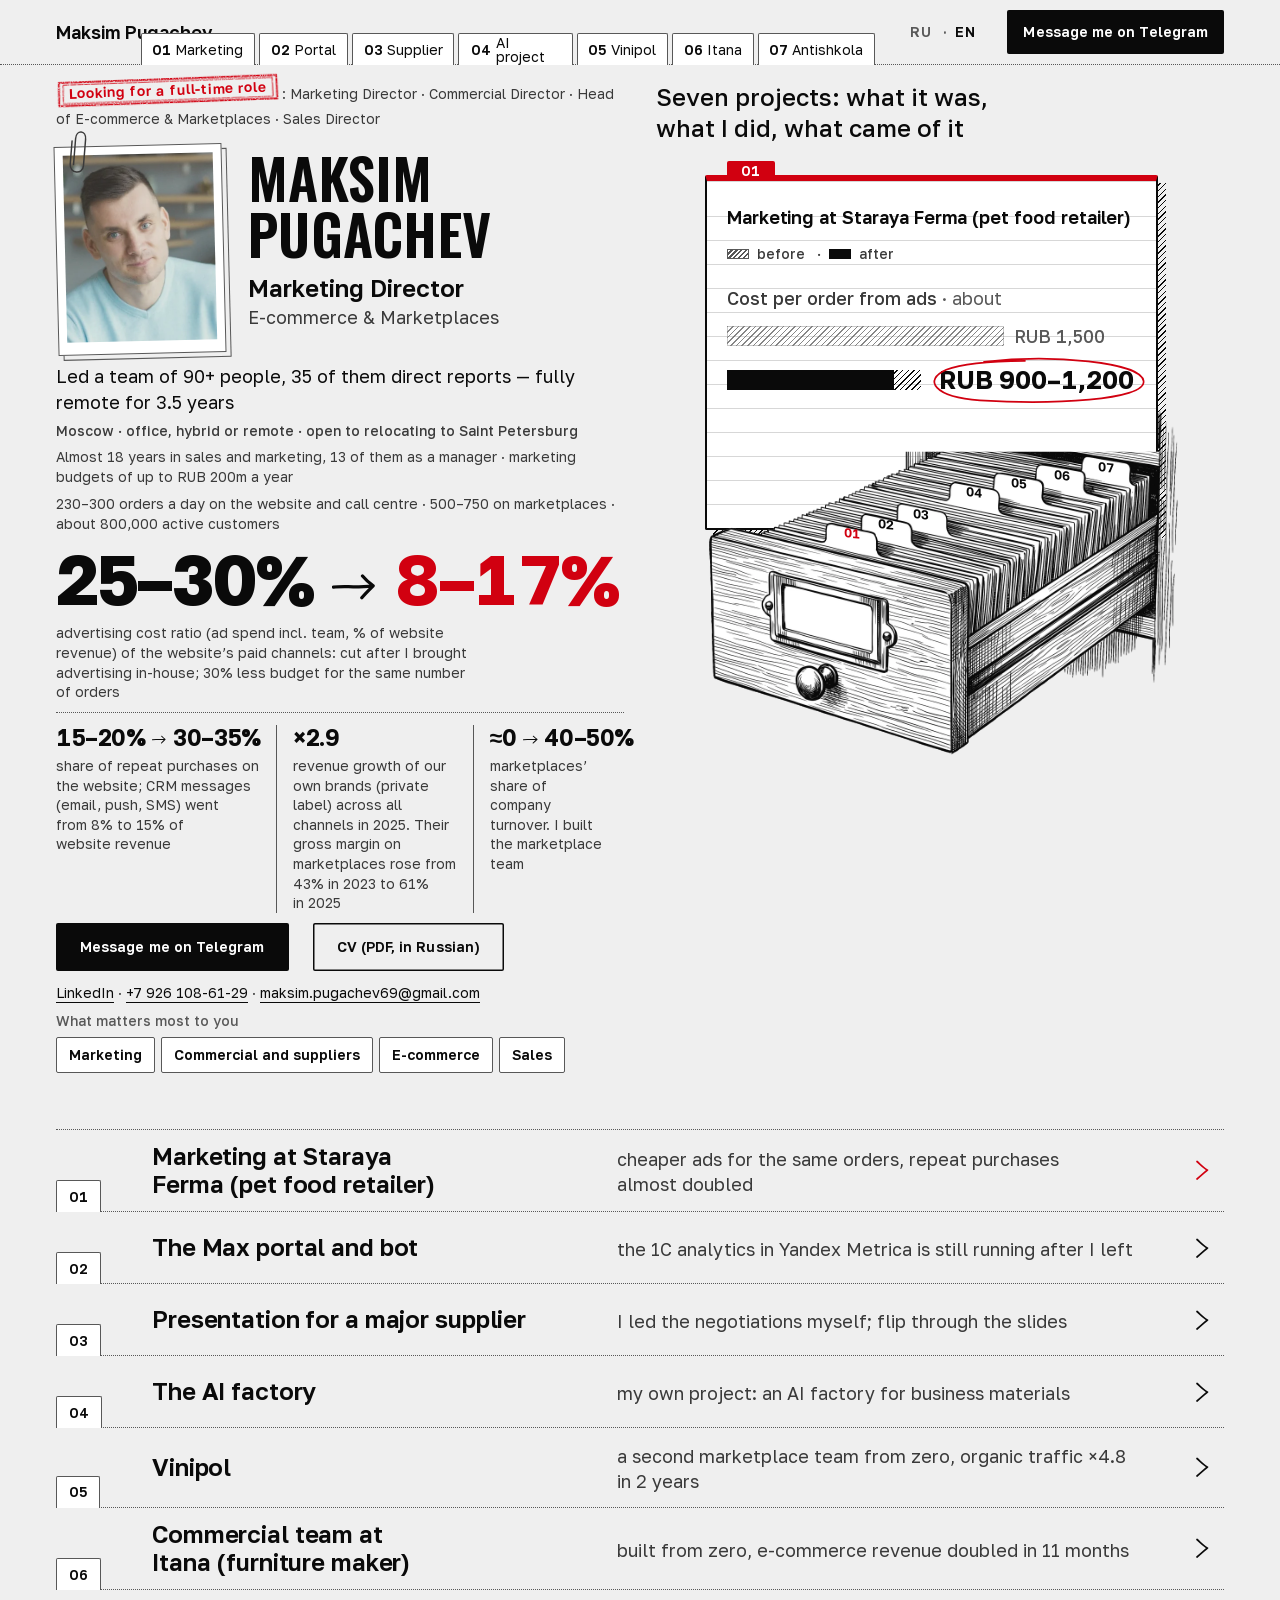
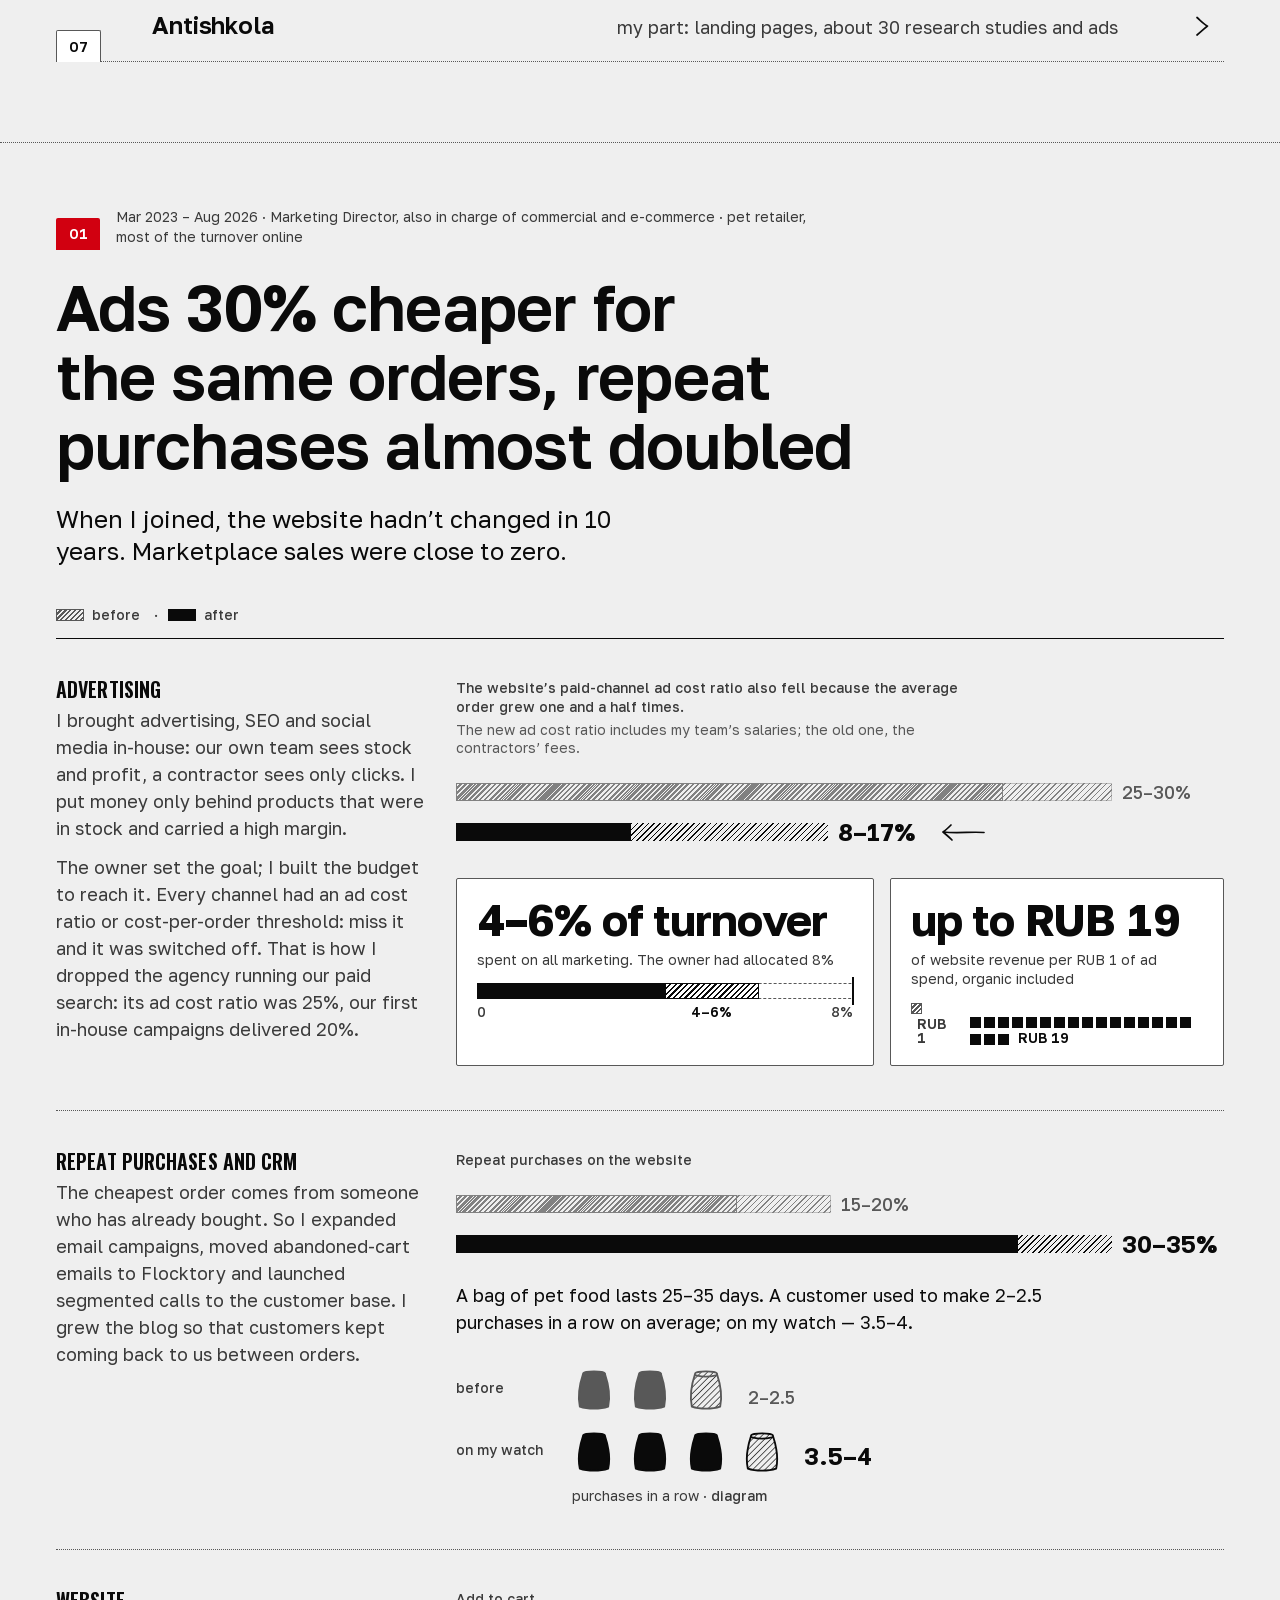
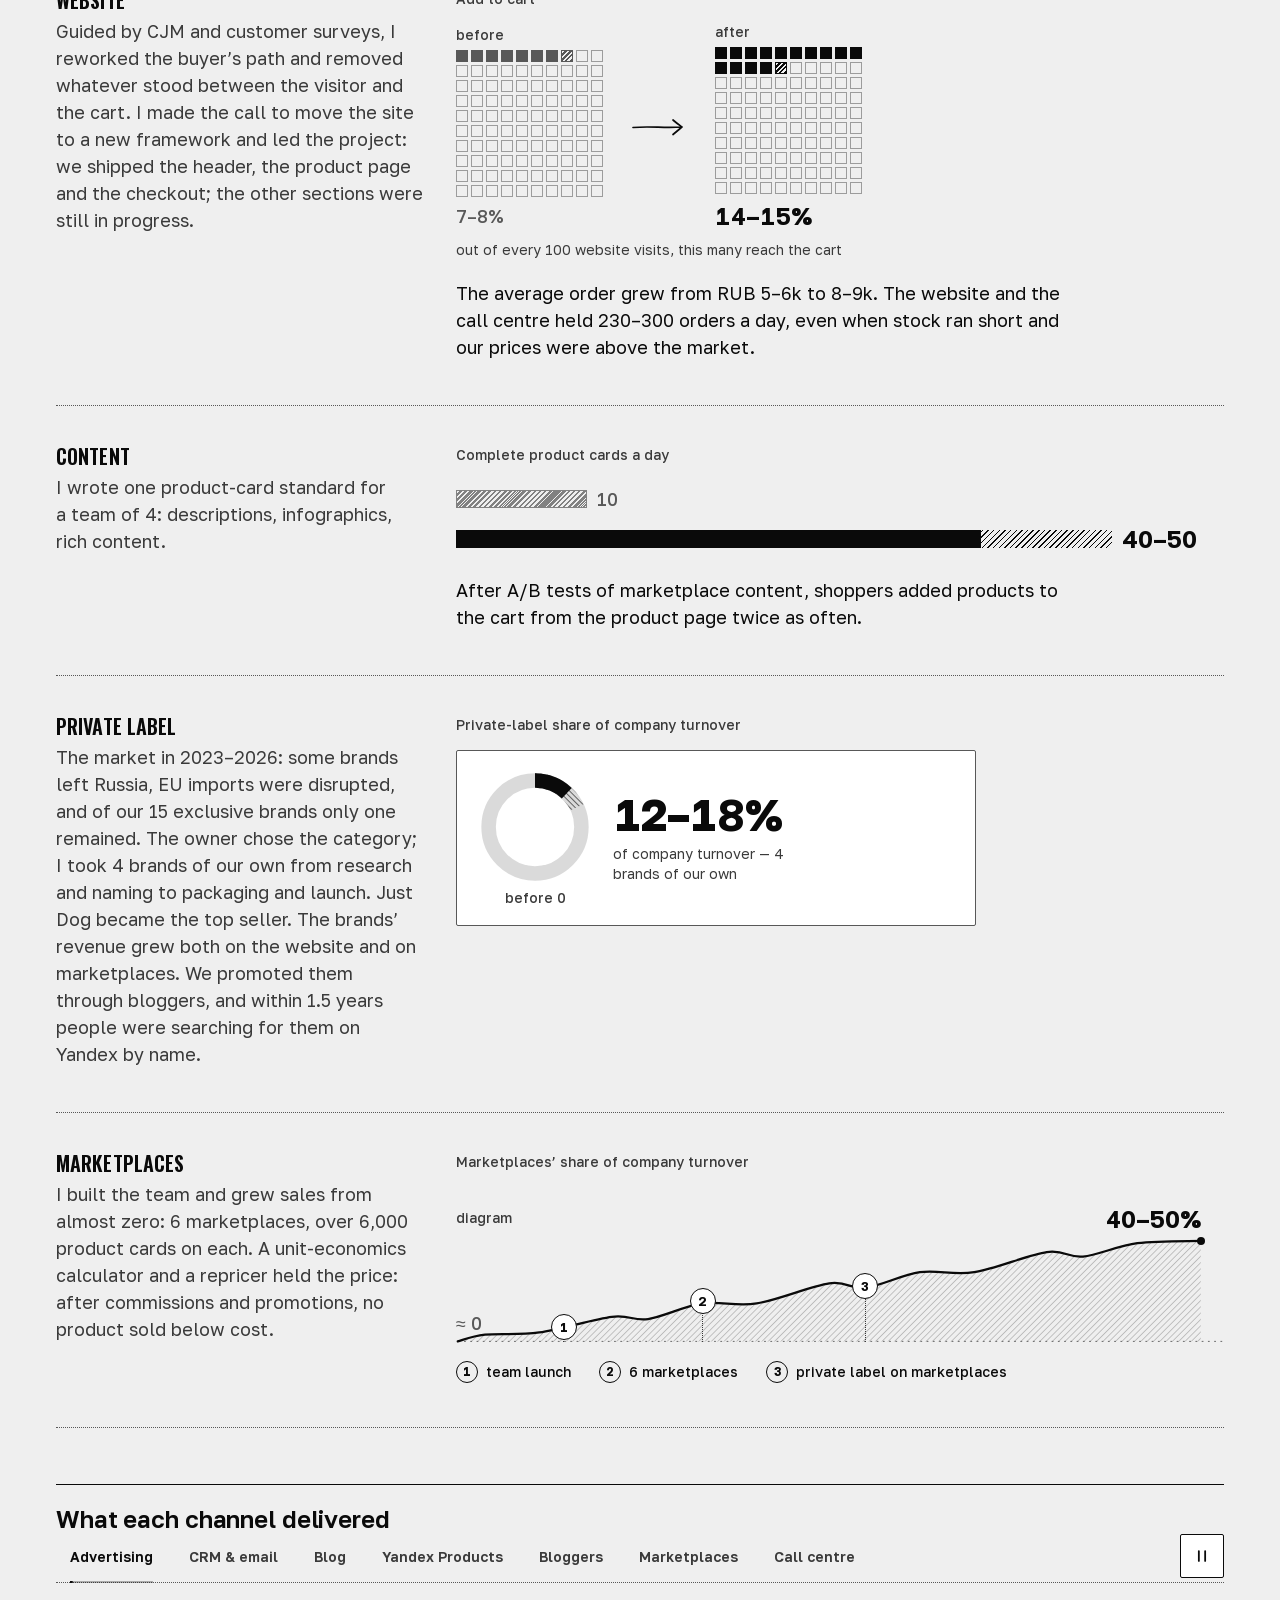
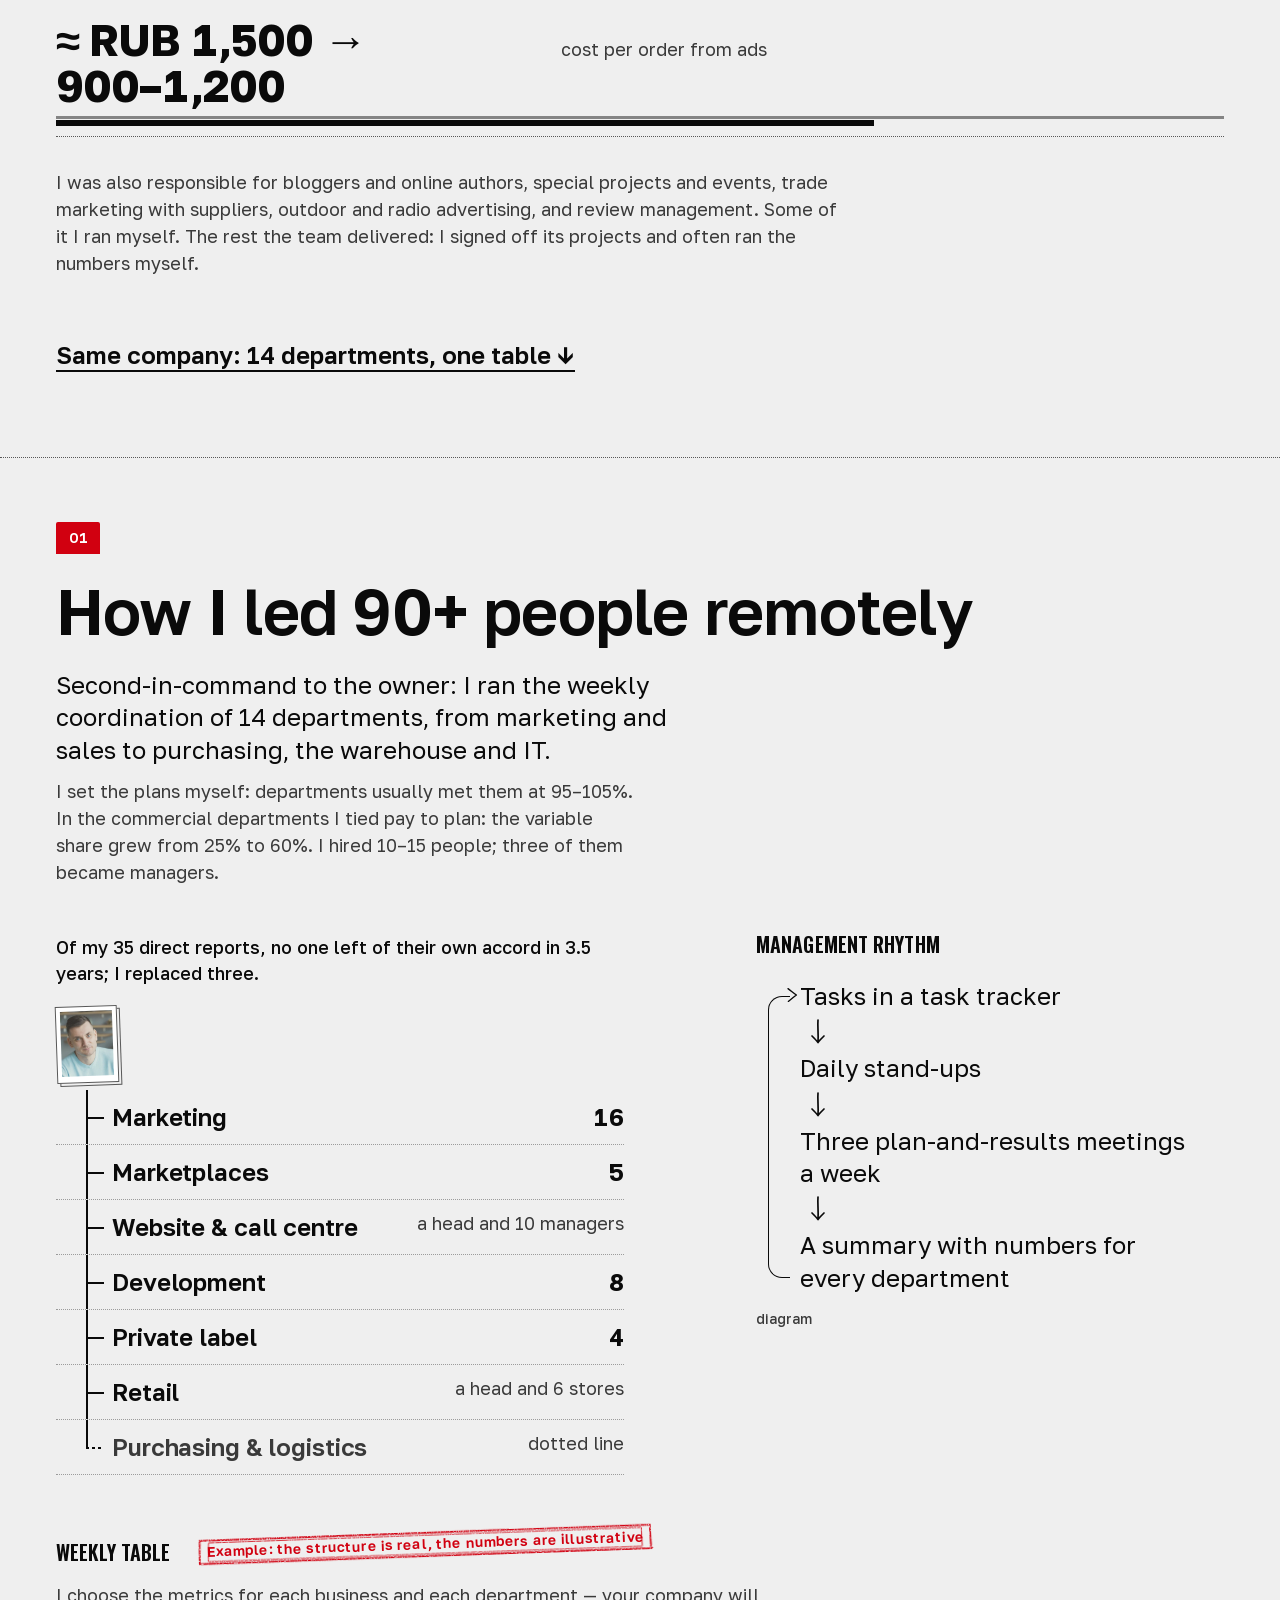
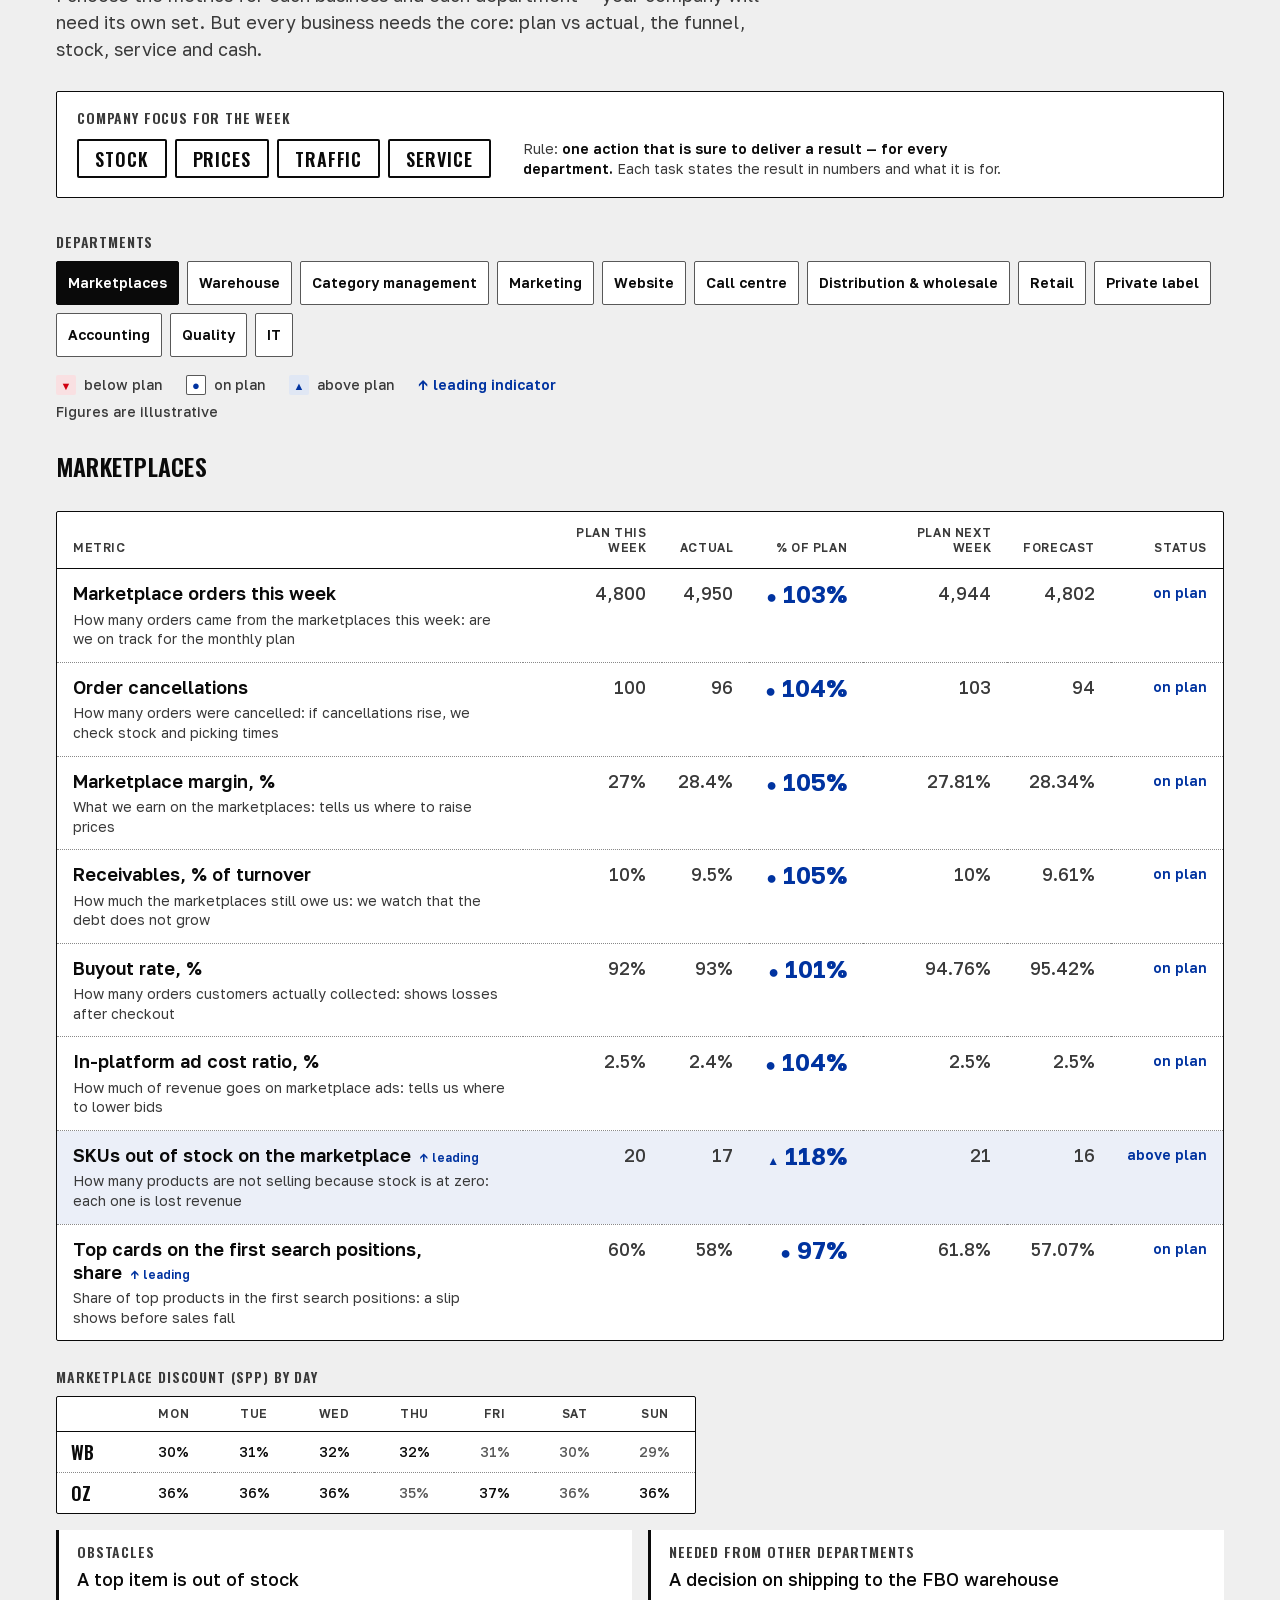
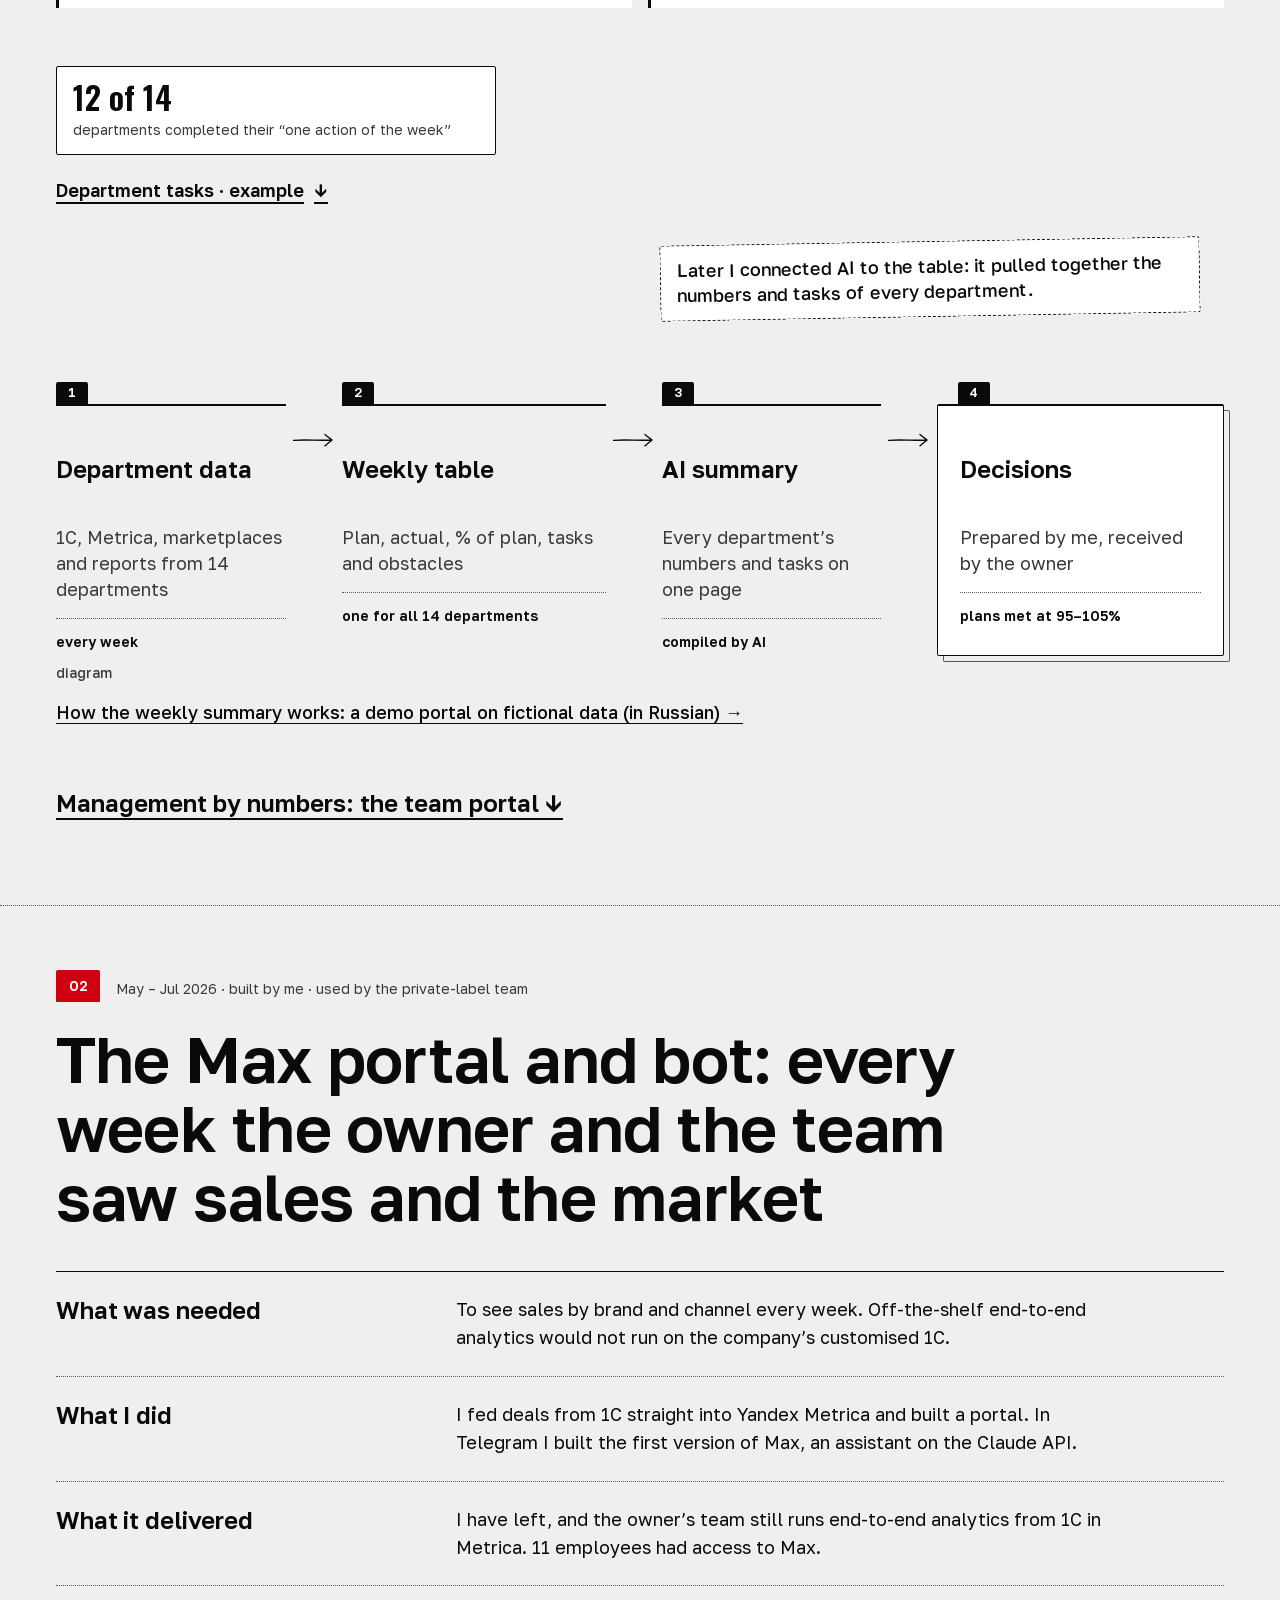
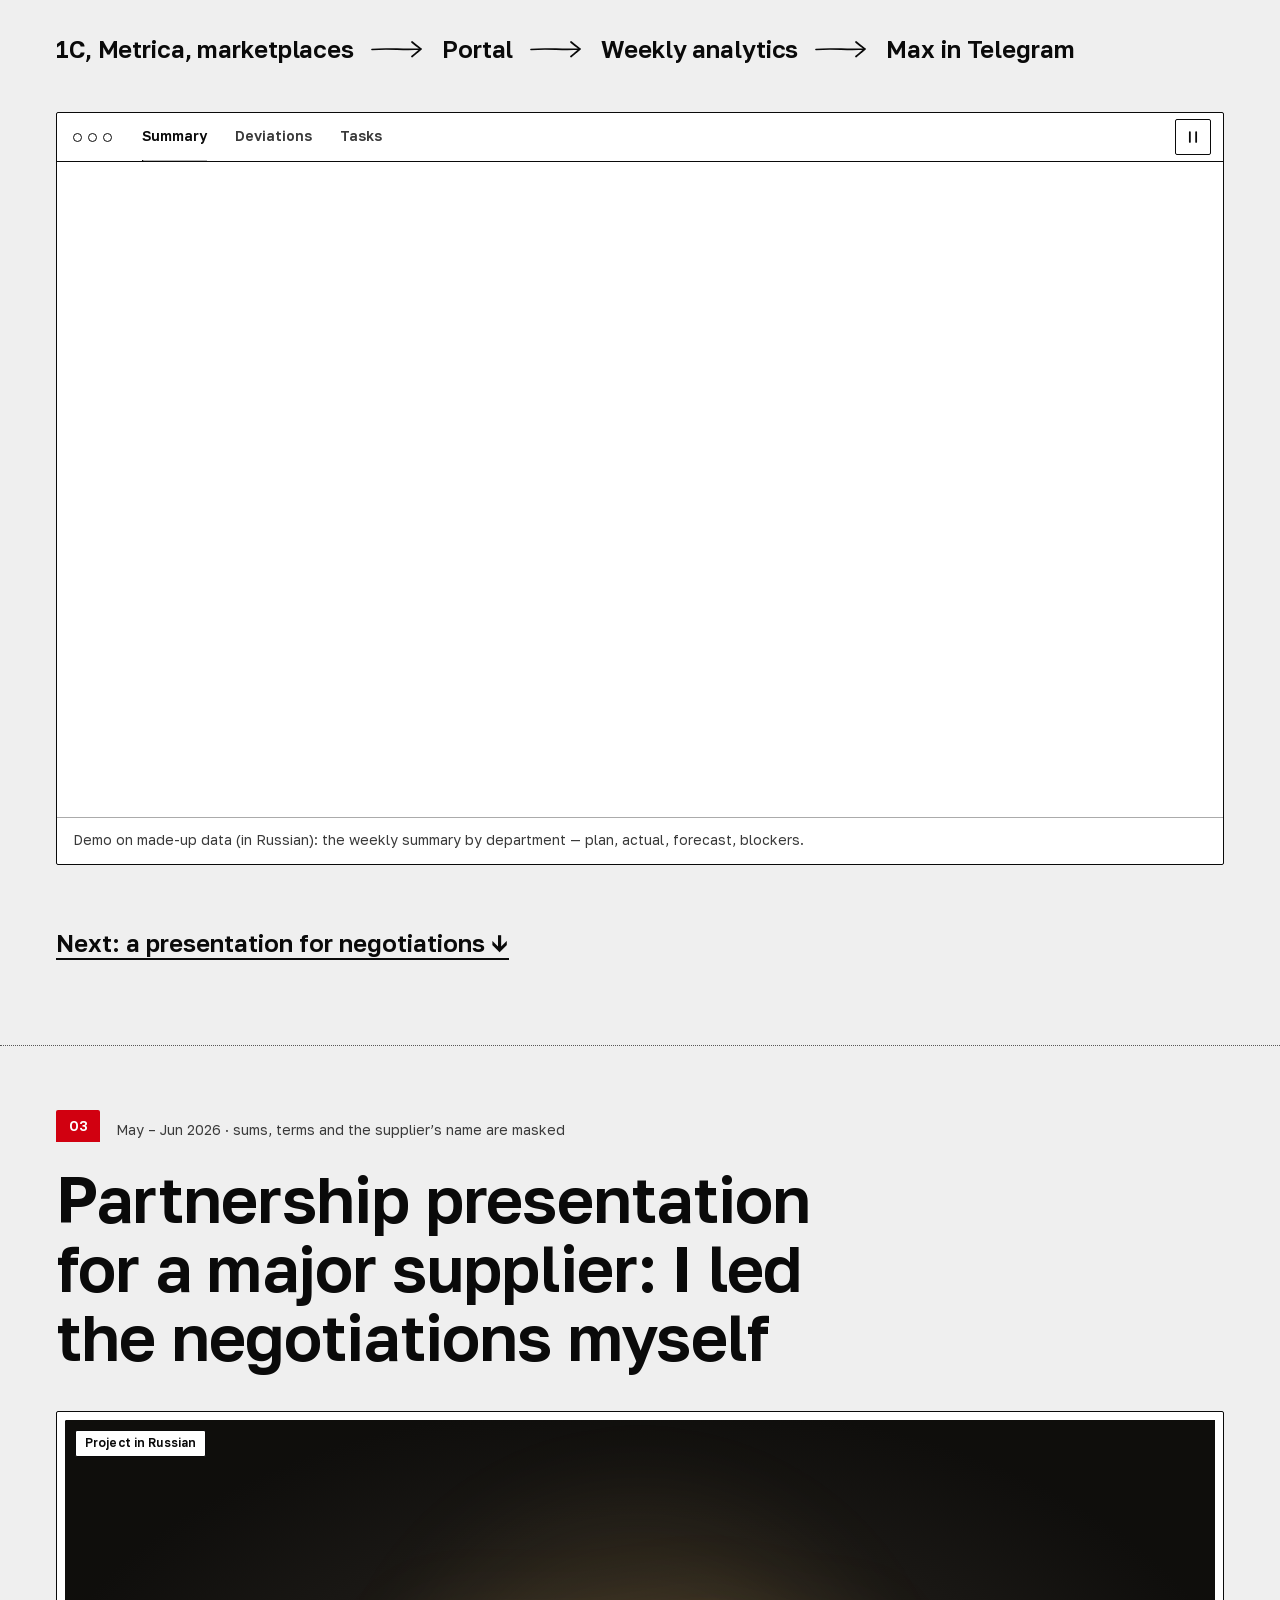
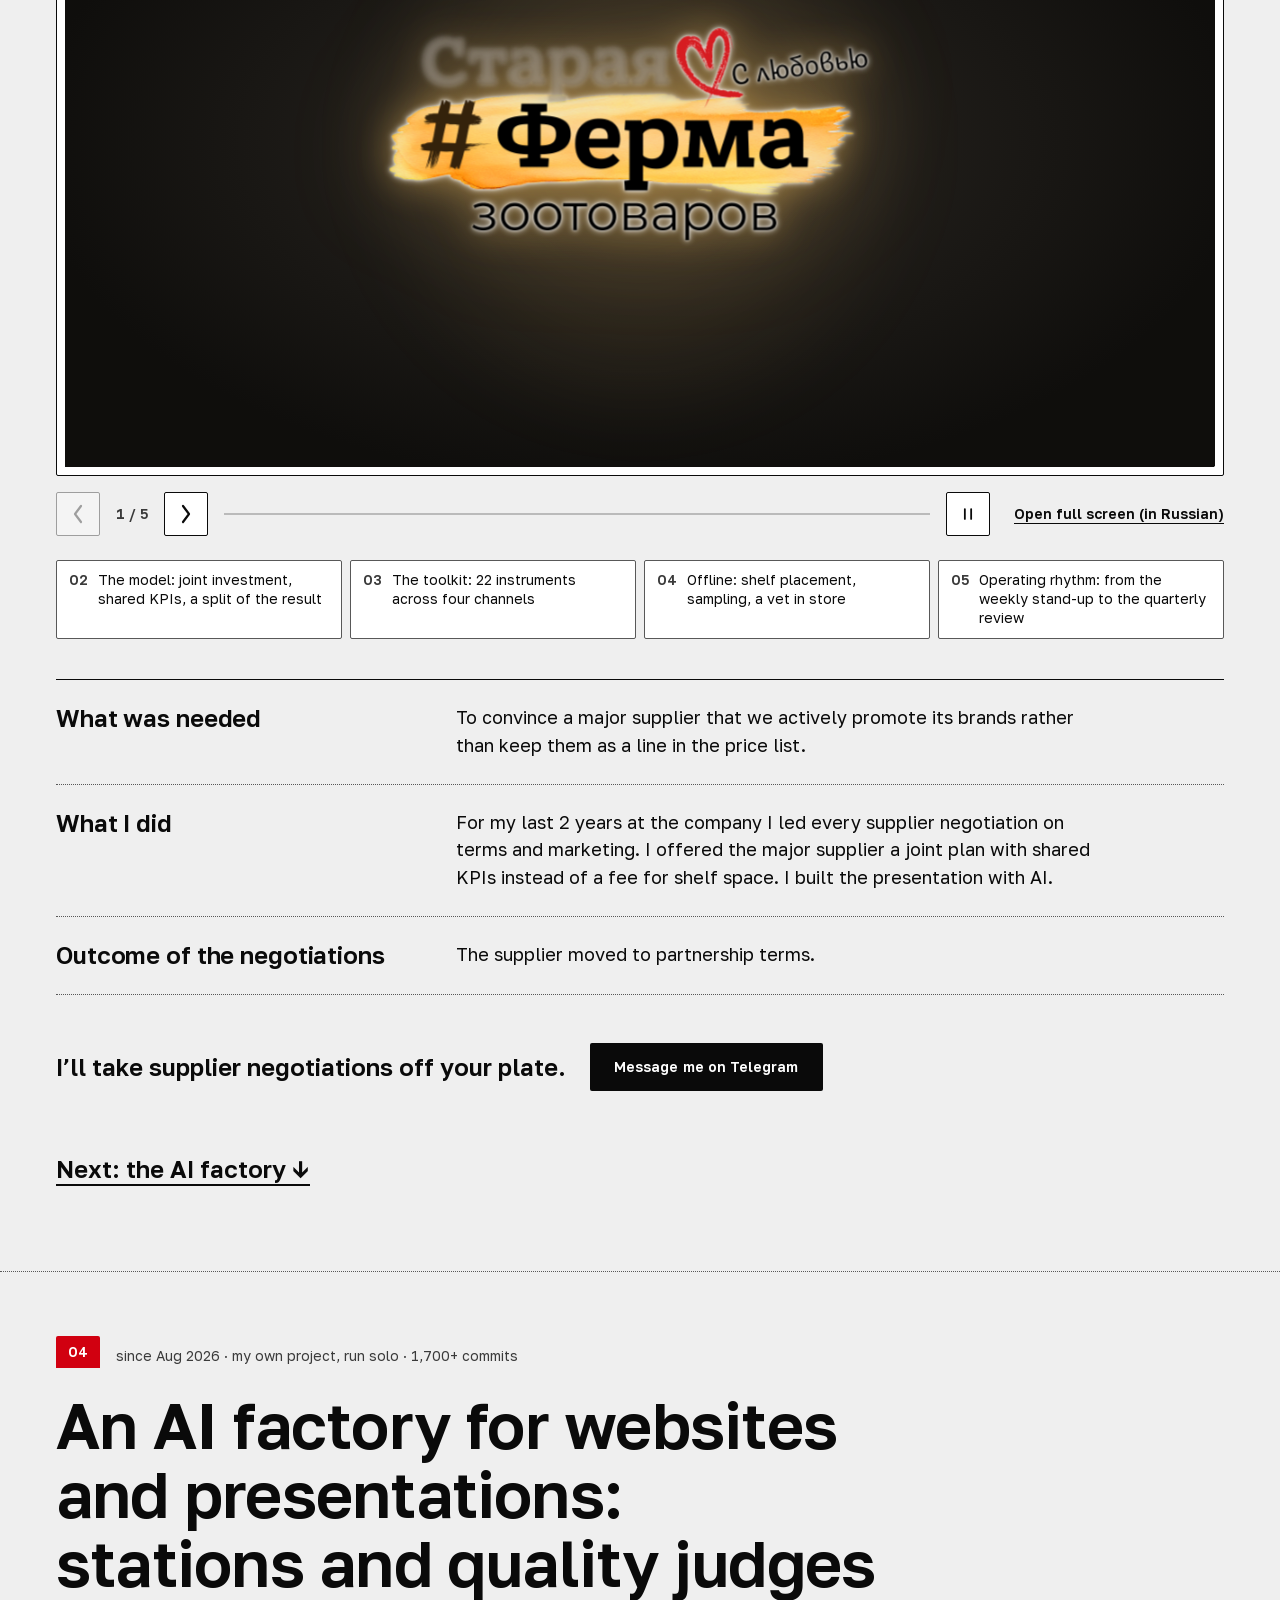
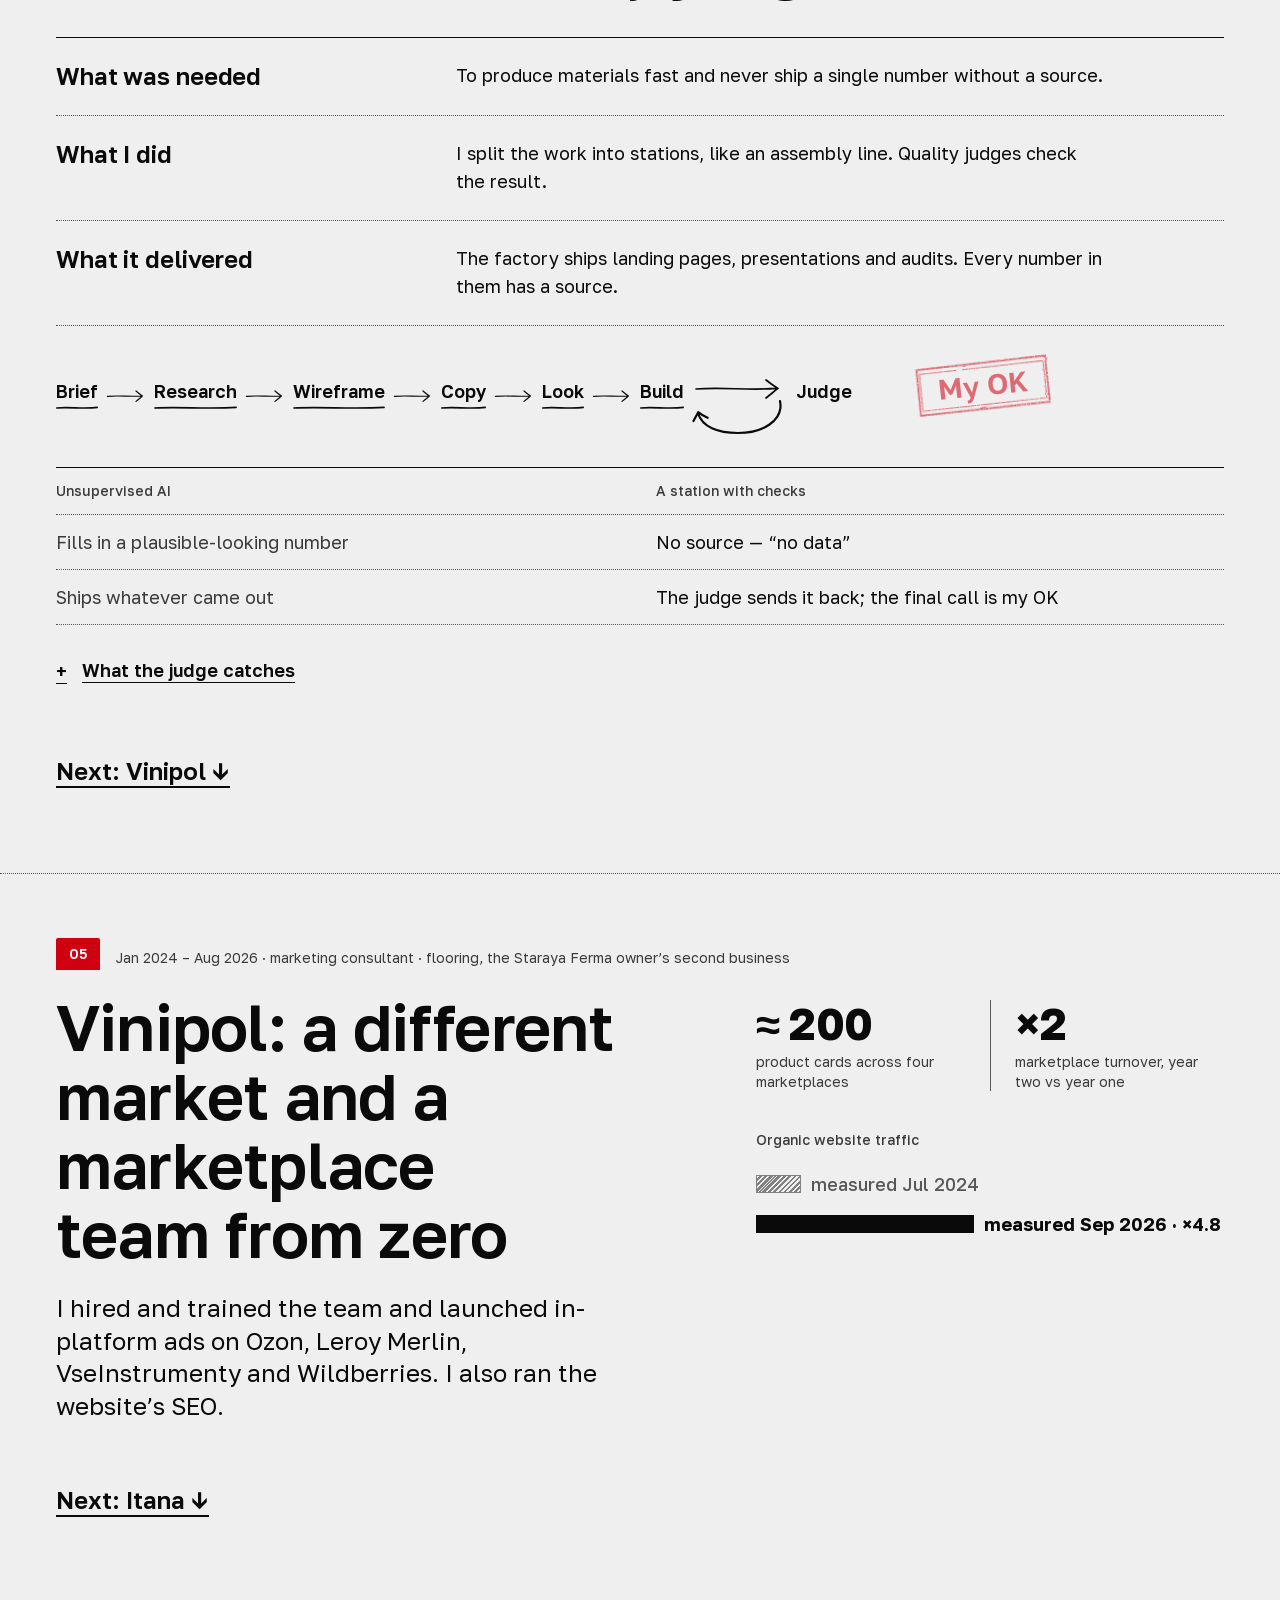
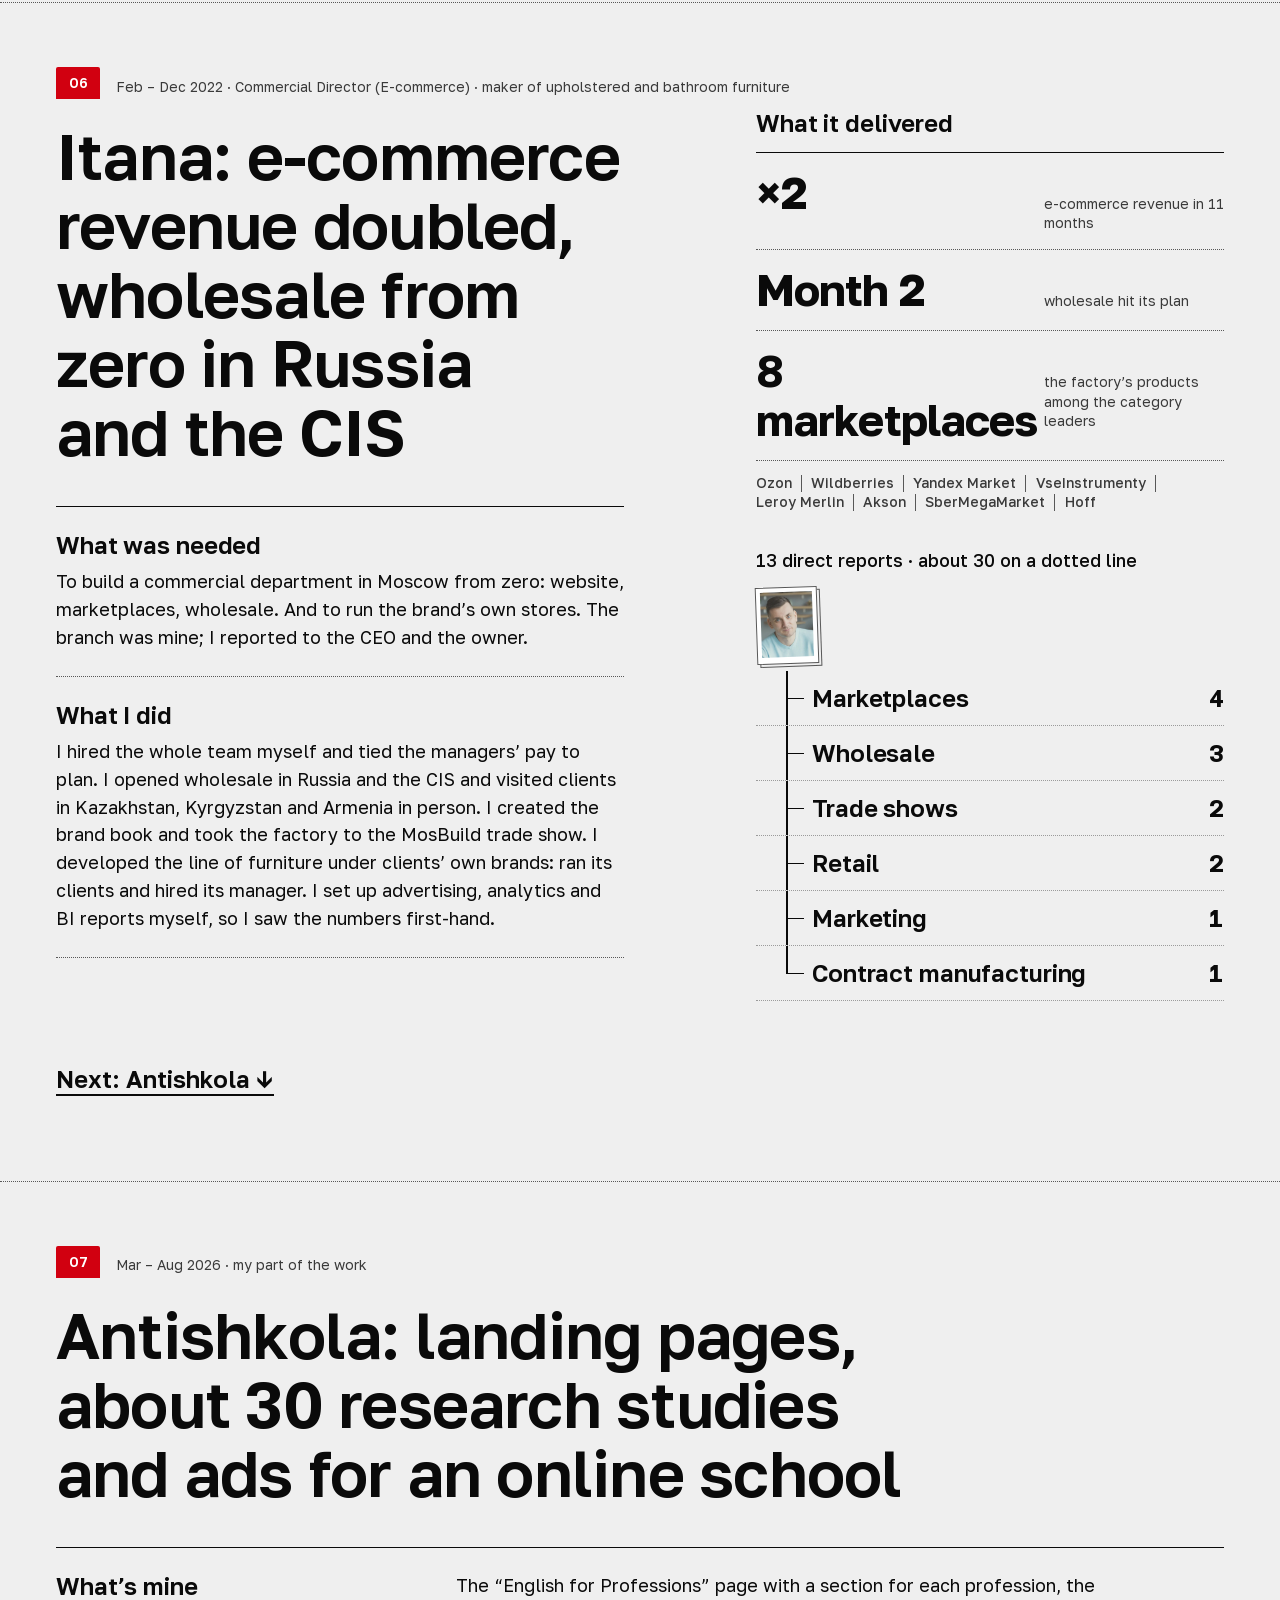
==== commit 0ac9aea5: "Queue 2: deck cut to 5 brand-free slides, brand media removed; portal shots replaced with demo Co-Au" ====
--- a/en/index.html
+++ b/en/index.html
@@ -44,11 +44,11 @@
 <main id="main">
 <div class="first">
 <section id="hero" class="hero" aria-labelledby="h1" data-move="hero"><p class="cat"><span class="stamp"><svg viewBox="0 0 200 40" preserveAspectRatio="none" aria-hidden="true" focusable="false"><path class="st-o" d="M2.4 3.2 L197.6 2.3 L197.9 37.4 L2.1 37.9 Z" vector-effect="non-scaling-stroke"/><path class="st-i" d="M6.2 6.6 L193.9 5.9 L194.1 34.1 L5.9 34.6 Z" vector-effect="non-scaling-stroke"/></svg><span class="st-t">Looking for a full-time role</span></span>: Marketing Director · Commercial Director · Head of <span class="nw">E-commerce</span> &amp; Marketplaces · Sales Director</p><div class="id"><figure class="photo"><svg class="clip" viewBox="0 0 30 72" aria-hidden="true" focusable="false"><path d="M9 56 V17 C 9 3, 24 3, 24 17 V57 C 24 71, 4 70, 4 56 V21" fill="none" stroke="currentColor" stroke-width="2.2" stroke-linecap="round" stroke-linejoin="round"/></svg><picture><source type="image/webp" srcset="../img/maksim-color-336.webp 1x, ../img/maksim-color-672.webp 2x"><img src="../img/maksim-color-336.jpg" srcset="../img/maksim-color-336.jpg 1x, ../img/maksim-color-672.jpg 2x" width="176" height="217" alt="Maksim Pugachev"></picture></figure><div class="id-t"><h1 id="h1">Maksim Pugachev</h1><p class="role"><span class="r1">Marketing Director</span><span class="r2">E-commerce &amp; Marketplaces</span></p></div></div><div class="facts"><p class="team">Led a team of 90+ people, 35 of them direct reports — fully remote for 3.5 years</p><p class="place">Moscow · office, hybrid or remote · open to relocating to Saint Petersburg</p><p class="exp">Almost 18 years in sales and marketing, 13 of them as a manager · marketing budgets of up to RUB 200m a year</p><p class="scale">230–300 orders a day on the website and call centre · 500–750 on marketplaces · about 800,000 active customers</p></div><dl class="figs" data-show="four figures: before → after"><div class="fig fig-0"><dt><span class="n"><span class="nw">25–30%</span> <span class="arr">→</span> <span class="to"><span class="nw">8–17</span>%</span></span></dt><dd>advertising cost ratio (ad spend incl. team, % of website revenue) of the website’s paid channels: cut after I brought advertising in-house; 30% less budget for the same number of orders</dd></div><div class="fig fig-1"><dt><span class="n"><span class="nw">15–20%</span> <span class="arr">→</span> <span class="nw">30–35</span>%</span></dt><dd>share of repeat purchases on the website; CRM messages (email, push, SMS) went from 8% to 15% of website revenue</dd></div><div class="fig fig-2"><dt><span class="n">×2.9</span></dt><dd>revenue growth of our own brands (private label) across all channels in 2025. Their gross margin on marketplaces rose from 43% in 2023 to 61% in 2025</dd></div><div class="fig fig-3"><dt><span class="n"><span class="nw">≈0</span> <span class="arr">→</span> <span class="nw">40–50</span>%</span></dt><dd>marketplaces’ share of company turnover. I built the marketplace team</dd></div></dl><p class="cta"><a class="btn" href="https://t.me/MaksimPugachev" data-goal="tg-click">Message me on Telegram</a><a class="btn btn-line" href="/cv/Pugachev-Maksim-CMO.pdf" download data-goal="cv-click">CV (PDF, in Russian)</a><span class="mail"><a href="https://www.linkedin.com/in/maksim-pugachev" data-goal="li-click" rel="me">LinkedIn</a> · <a href="tel:+79261086129" data-goal="tel-click">+7&nbsp;926&nbsp;108-61-29</a> · <a href="mailto:maksim.pugachev69@gmail.com" data-goal="mail-click">maksim.pugachev69@gmail.com</a></span></p><nav class="roles" aria-label="What matters most to you"><p class="roles-h">What matters most to you</p><ul><li><a href="#ferma" data-goal="role-click" title="Cheaper ads for the same orders: ad cost ratio 25–30% → 8–17%"><b>Marketing</b></a></li><li><a href="#case-supply" data-goal="role-click" title="Royal Canin +2 pp, product matrix 6,000 → 2,000 with the same orders"><b>Commercial and suppliers</b></a></li><li><a href="#case-ecom" data-goal="role-click" title="Online shop P&L, add-to-cart 7–8% → 14–15%"><b>E-commerce</b></a></li><li><a href="#case-sales" data-goal="role-click" title="About 10 sales departments, call centre 15–20% → ~30% of website orders"><b>Sales</b></a></li></ul></nav></section>
-<section id="toc" class="toc" aria-labelledby="thesis" data-key-image data-move="toc"><p id="thesis" class="thesis">Seven projects: what it was, what I did, what came of it</p><div class="stagewrap"><div class="stage" id="stage"><div class="cam" id="cam"><div class="pulls"><div class="card is-up is-open" id="card-1" data-card="1"><div class="sh"></div><div class="paper"><span class="ctab">01</span><div class="face"><a class="ct" href="#ferma" data-goal="toc-click">Marketing at Staraya Ferma (pet food retailer)</a><p class="key key-card"><span class="k k-was">before</span> · <span class="k k-now">after</span></p></div><div class="bars bars-one"><div class="br"><p class="bl">Cost per order from ads <span class="bl-q">· about</span></p><div class="trk trk-was"><i class="b b-was" style="--w:100%"></i><b class="v v-was" style="--w:100%">RUB <span class="nw">1,500</span></b></div><div class="trk trk-now"><i class="b b-now" data-from="1.43" style="--w:70%"><i class="sd" style="width:85.71%"></i></i><b class="v v-now" style="--w:70%"><span class="circ-w">RUB <span class="nw">900–1,200</span><svg class="circ" viewBox="0 0 190 44" preserveAspectRatio="none" aria-hidden="true" focusable="false"><path class="mk mk-ring" pathLength="1" vector-effect="non-scaling-stroke" d="M51.8 6 C 107.1 -1, 181.4 6, 183.1 23 C 184.8 40, 107.1 44, 48.4 40 C 10.4 37, 1.7 22, 20.7 13 C 41.5 4, 107.1 2, 169.3 10"/></svg></span></b></div></div></div></div></div><div class="card" id="card-2" data-card="2"><div class="sh"></div><div class="paper"><span class="ctab">02</span><div class="face"><a class="ct" href="#stm" data-goal="toc-click">The Max portal and bot</a></div><div class="proof"><picture><source type="image/webp" srcset="../img/stm-sales-880.webp 880w, ../img/stm-sales-1760.webp 1760w" sizes="(min-width:1200px) 560px, 92vw"><img width="880" height="550" src="../img/stm-sales-880.jpg" srcset="../img/stm-sales-880.jpg 880w, ../img/stm-sales-1760.jpg 1760w" sizes="(min-width:1200px) 560px, 92vw" alt="Sales by brand, channel and week." loading="lazy" decoding="async"></picture></div></div></div><div class="card" id="card-3" data-card="3"><div class="sh"></div><div class="paper"><span class="ctab">03</span><div class="face"><a class="ct" href="#deck" data-goal="toc-click">Presentation for a major supplier</a></div><div class="proof"><picture><source type="image/webp" srcset="../img/deck-4-880.webp 880w, ../img/deck-4-1760.webp 1760w" sizes="(min-width:1200px) 560px, 92vw"><img width="880" height="471" src="../img/deck-4-880.jpg" srcset="../img/deck-4-880.jpg 880w, ../img/deck-4-1760.jpg 1760w" sizes="(min-width:1200px) 560px, 92vw" alt="Slide from the partnership presentation" loading="lazy" decoding="async"></picture></div></div></div><div class="card" id="card-4" data-card="4"><div class="sh"></div><div class="paper"><span class="ctab">04</span><div class="face"><a class="ct" href="#factory" data-goal="toc-click">The AI factory</a></div><div class="proof"><picture><source type="image/webp" srcset="../img/demo-880.webp 880w, ../img/demo-1400.webp 1400w" sizes="(min-width:1200px) 560px, 92vw"><img width="880" height="550" src="../img/demo-880.jpg" srcset="../img/demo-880.jpg 880w, ../img/demo-1400.jpg 1400w" sizes="(min-width:1200px) 560px, 92vw" alt="Demo portal: fictional data, my structure and method" loading="lazy" decoding="async"></picture></div></div></div><div class="card" id="card-5" data-card="5"><div class="sh"></div><div class="paper"><span class="ctab">05</span><div class="face"><a class="ct" href="#floor" data-goal="toc-click">Vinipol</a></div><div class="proof proof-big"><p class="big" aria-label="×4.8"><span>×4.8</span></p><p class="bigb">organic website traffic in 2 years</p></div></div></div><div class="card" id="card-6" data-card="6"><div class="sh"></div><div class="paper"><span class="ctab">06</span><div class="face"><a class="ct" href="#itana" data-goal="toc-click">Commercial team at Itana (furniture maker)</a></div><div class="proof proof-big proof-3"><p class="big" aria-label="×2"><span>×2</span></p><p class="bigb"><span class="nw"><span class="nw">e-commerce</span></span> revenue in 11 months</p><dl class="p3"><div><dt>13</dt><dd>people on the team, every one my hire</dd></div><div><dt>wholesale</dt><dd>from zero: Russia and the CIS</dd></div></dl></div></div></div><div class="card" id="card-7" data-card="7"><div class="sh"></div><div class="paper"><span class="ctab">07</span><div class="face"><a class="ct" href="#antishkola" data-goal="toc-click">Antishkola</a></div><div class="proof"><picture><source type="image/webp" srcset="../img/anti-professiya-660.webp 660w, ../img/anti-professiya-1320.webp 1320w" sizes="(min-width:1200px) 560px, 92vw"><img width="660" height="318" src="../img/anti-professiya-660.jpg" srcset="../img/anti-professiya-660.jpg 660w, ../img/anti-professiya-1320.jpg 1320w" sizes="(min-width:1200px) 560px, 92vw" alt="The “English for Professions” page of the Antishkola online school" loading="lazy" decoding="async"></picture></div></div></div></div><div class="draw"><div class="drawin"><div class="artimg" id="artimg"><picture><source media="(prefers-color-scheme: dark)" type="image/webp" srcset="../img/drawing/kartoteka7-full-dark-1296.webp"><source type="image/webp" srcset="../img/drawing/kartoteka7-full-1296.webp"><img src="../img/drawing/kartoteka7-full.png" width="2400" height="1792" alt="Card file of work: seven cards in a drawer" decoding="async"></picture></div><div class="artfront" id="artfront"><picture><source media="(prefers-color-scheme: dark)" type="image/webp" srcset="../img/drawing/kartoteka7-full-dark-1296.webp"><source type="image/webp" srcset="../img/drawing/kartoteka7-full-1296.webp"><img src="../img/drawing/kartoteka7-full.png" width="2400" height="1792" alt="" decoding="async"></picture></div><div class="dtabs"><button class="dtab" type="button" data-k="0" aria-expanded="true" aria-controls="card-1" aria-label="01 · Marketing at Staraya Ferma (pet food retailer)" title="Marketing at Staraya Ferma (pet food retailer)" style="left:30.0%;top:38.4%;width:8.7%;height:4.3%"><span>01</span></button><button class="dtab" type="button" data-k="1" aria-expanded="false" aria-controls="card-2" aria-label="02 · The Max portal and bot" title="The Max portal and bot" style="left:36.0%;top:36.4%;width:8.7%;height:4.3%"><span>02</span></button><button class="dtab" type="button" data-k="2" aria-expanded="false" aria-controls="card-3" aria-label="03 · Presentation for a major supplier" title="Presentation for a major supplier" style="left:42.3%;top:33.8%;width:8.7%;height:4.3%"><span>03</span></button><button class="dtab" type="button" data-k="3" aria-expanded="false" aria-controls="card-4" aria-label="04 · The AI factory" title="The AI factory" style="left:51.7%;top:28.7%;width:8.7%;height:4.3%"><span>04</span></button><button class="dtab" type="button" data-k="4" aria-expanded="false" aria-controls="card-5" aria-label="05 · Vinipol" title="Vinipol" style="left:59.8%;top:26.4%;width:8.7%;height:4.3%"><span>05</span></button><button class="dtab" type="button" data-k="5" aria-expanded="false" aria-controls="card-6" aria-label="06 · Commercial team at Itana" title="Commercial team at Itana (furniture maker)" style="left:67.4%;top:24.5%;width:8.7%;height:4.3%"><span>06</span></button><button class="dtab" type="button" data-k="6" aria-expanded="false" aria-controls="card-7" aria-label="07 · Antishkola" title="Antishkola" style="left:75.3%;top:22.6%;width:8.7%;height:4.3%"><span>07</span></button></div></div></div><svg class="nib" id="nib" viewBox="0 0 26 26" aria-hidden="true" focusable="false"><path d="M3 24 L9 14 L21 2 L24 5 L12 17 Z M3 24 L7 23 L9 14" fill="currentColor" stroke="currentColor" stroke-width="1.2" stroke-linejoin="round"/></svg></div></div></div></section>
+<section id="toc" class="toc" aria-labelledby="thesis" data-key-image data-move="toc"><p id="thesis" class="thesis">Seven projects: what it was, what I did, what came of it</p><div class="stagewrap"><div class="stage" id="stage"><div class="cam" id="cam"><div class="pulls"><div class="card is-up is-open" id="card-1" data-card="1"><div class="sh"></div><div class="paper"><span class="ctab">01</span><div class="face"><a class="ct" href="#ferma" data-goal="toc-click">Marketing at Staraya Ferma (pet food retailer)</a><p class="key key-card"><span class="k k-was">before</span> · <span class="k k-now">after</span></p></div><div class="bars bars-one"><div class="br"><p class="bl">Cost per order from ads <span class="bl-q">· about</span></p><div class="trk trk-was"><i class="b b-was" style="--w:100%"></i><b class="v v-was" style="--w:100%">RUB <span class="nw">1,500</span></b></div><div class="trk trk-now"><i class="b b-now" data-from="1.43" style="--w:70%"><i class="sd" style="width:85.71%"></i></i><b class="v v-now" style="--w:70%"><span class="circ-w">RUB <span class="nw">900–1,200</span><svg class="circ" viewBox="0 0 190 44" preserveAspectRatio="none" aria-hidden="true" focusable="false"><path class="mk mk-ring" pathLength="1" vector-effect="non-scaling-stroke" d="M51.8 6 C 107.1 -1, 181.4 6, 183.1 23 C 184.8 40, 107.1 44, 48.4 40 C 10.4 37, 1.7 22, 20.7 13 C 41.5 4, 107.1 2, 169.3 10"/></svg></span></b></div></div></div></div></div><div class="card" id="card-2" data-card="2"><div class="sh"></div><div class="paper"><span class="ctab">02</span><div class="face"><a class="ct" href="#stm" data-goal="toc-click">The Max portal and bot</a></div><div class="proof"><picture><source type="image/webp" srcset="../img/stm-sales-880.webp 880w, ../img/stm-sales-1760.webp 1760w" sizes="(min-width:1200px) 560px, 92vw"><img width="880" height="550" src="../img/stm-sales-880.jpg" srcset="../img/stm-sales-880.jpg 880w, ../img/stm-sales-1760.jpg 1760w" sizes="(min-width:1200px) 560px, 92vw" alt="Demo on made-up data (in Russian): the weekly summary by department — plan, actual, forecast, blockers." loading="lazy" decoding="async"></picture></div></div></div><div class="card" id="card-3" data-card="3"><div class="sh"></div><div class="paper"><span class="ctab">03</span><div class="face"><a class="ct" href="#deck" data-goal="toc-click">Presentation for a major supplier</a></div><div class="proof"><picture><source type="image/webp" srcset="../img/deck-4-880.webp 880w, ../img/deck-4-1760.webp 1760w" sizes="(min-width:1200px) 560px, 92vw"><img width="880" height="471" src="../img/deck-4-880.jpg" srcset="../img/deck-4-880.jpg 880w, ../img/deck-4-1760.jpg 1760w" sizes="(min-width:1200px) 560px, 92vw" alt="Slide from the partnership presentation" loading="lazy" decoding="async"></picture></div></div></div><div class="card" id="card-4" data-card="4"><div class="sh"></div><div class="paper"><span class="ctab">04</span><div class="face"><a class="ct" href="#factory" data-goal="toc-click">The AI factory</a></div><div class="proof"><picture><source type="image/webp" srcset="../img/demo-880.webp 880w, ../img/demo-1400.webp 1400w" sizes="(min-width:1200px) 560px, 92vw"><img width="880" height="550" src="../img/demo-880.jpg" srcset="../img/demo-880.jpg 880w, ../img/demo-1400.jpg 1400w" sizes="(min-width:1200px) 560px, 92vw" alt="Demo portal: fictional data, my structure and method" loading="lazy" decoding="async"></picture></div></div></div><div class="card" id="card-5" data-card="5"><div class="sh"></div><div class="paper"><span class="ctab">05</span><div class="face"><a class="ct" href="#floor" data-goal="toc-click">Vinipol</a></div><div class="proof proof-big"><p class="big" aria-label="×4.8"><span>×4.8</span></p><p class="bigb">organic website traffic in 2 years</p></div></div></div><div class="card" id="card-6" data-card="6"><div class="sh"></div><div class="paper"><span class="ctab">06</span><div class="face"><a class="ct" href="#itana" data-goal="toc-click">Commercial team at Itana (furniture maker)</a></div><div class="proof proof-big proof-3"><p class="big" aria-label="×2"><span>×2</span></p><p class="bigb"><span class="nw"><span class="nw">e-commerce</span></span> revenue in 11 months</p><dl class="p3"><div><dt>13</dt><dd>people on the team, every one my hire</dd></div><div><dt>wholesale</dt><dd>from zero: Russia and the CIS</dd></div></dl></div></div></div><div class="card" id="card-7" data-card="7"><div class="sh"></div><div class="paper"><span class="ctab">07</span><div class="face"><a class="ct" href="#antishkola" data-goal="toc-click">Antishkola</a></div><div class="proof"><picture><source type="image/webp" srcset="../img/anti-professiya-660.webp 660w, ../img/anti-professiya-1320.webp 1320w" sizes="(min-width:1200px) 560px, 92vw"><img width="660" height="318" src="../img/anti-professiya-660.jpg" srcset="../img/anti-professiya-660.jpg 660w, ../img/anti-professiya-1320.jpg 1320w" sizes="(min-width:1200px) 560px, 92vw" alt="The “English for Professions” page of the Antishkola online school" loading="lazy" decoding="async"></picture></div></div></div></div><div class="draw"><div class="drawin"><div class="artimg" id="artimg"><picture><source media="(prefers-color-scheme: dark)" type="image/webp" srcset="../img/drawing/kartoteka7-full-dark-1296.webp"><source type="image/webp" srcset="../img/drawing/kartoteka7-full-1296.webp"><img src="../img/drawing/kartoteka7-full.png" width="2400" height="1792" alt="Card file of work: seven cards in a drawer" decoding="async"></picture></div><div class="artfront" id="artfront"><picture><source media="(prefers-color-scheme: dark)" type="image/webp" srcset="../img/drawing/kartoteka7-full-dark-1296.webp"><source type="image/webp" srcset="../img/drawing/kartoteka7-full-1296.webp"><img src="../img/drawing/kartoteka7-full.png" width="2400" height="1792" alt="" decoding="async"></picture></div><div class="dtabs"><button class="dtab" type="button" data-k="0" aria-expanded="true" aria-controls="card-1" aria-label="01 · Marketing at Staraya Ferma (pet food retailer)" title="Marketing at Staraya Ferma (pet food retailer)" style="left:30.0%;top:38.4%;width:8.7%;height:4.3%"><span>01</span></button><button class="dtab" type="button" data-k="1" aria-expanded="false" aria-controls="card-2" aria-label="02 · The Max portal and bot" title="The Max portal and bot" style="left:36.0%;top:36.4%;width:8.7%;height:4.3%"><span>02</span></button><button class="dtab" type="button" data-k="2" aria-expanded="false" aria-controls="card-3" aria-label="03 · Presentation for a major supplier" title="Presentation for a major supplier" style="left:42.3%;top:33.8%;width:8.7%;height:4.3%"><span>03</span></button><button class="dtab" type="button" data-k="3" aria-expanded="false" aria-controls="card-4" aria-label="04 · The AI factory" title="The AI factory" style="left:51.7%;top:28.7%;width:8.7%;height:4.3%"><span>04</span></button><button class="dtab" type="button" data-k="4" aria-expanded="false" aria-controls="card-5" aria-label="05 · Vinipol" title="Vinipol" style="left:59.8%;top:26.4%;width:8.7%;height:4.3%"><span>05</span></button><button class="dtab" type="button" data-k="5" aria-expanded="false" aria-controls="card-6" aria-label="06 · Commercial team at Itana" title="Commercial team at Itana (furniture maker)" style="left:67.4%;top:24.5%;width:8.7%;height:4.3%"><span>06</span></button><button class="dtab" type="button" data-k="6" aria-expanded="false" aria-controls="card-7" aria-label="07 · Antishkola" title="Antishkola" style="left:75.3%;top:22.6%;width:8.7%;height:4.3%"><span>07</span></button></div></div></div><svg class="nib" id="nib" viewBox="0 0 26 26" aria-hidden="true" focusable="false"><path d="M3 24 L9 14 L21 2 L24 5 L12 17 Z M3 24 L7 23 L9 14" fill="currentColor" stroke="currentColor" stroke-width="1.2" stroke-linejoin="round"/></svg></div></div></div></section>
 </div>
 <nav id="list" class="list" aria-label="List of work"><ol><li class="row"><span class="rnum">01</span><a class="rt" href="#ferma" data-goal="toc-click">Marketing at Staraya Ferma (pet food retailer)</a><span class="rr">cheaper ads for the same orders, repeat purchases almost doubled</span><button class="rx" type="button" data-k="0" aria-expanded="true" aria-controls="card-1" aria-label="Work 01"><svg viewBox="0 0 24 24" aria-hidden="true" focusable="false"><path d="M7 3.5 C 12 8, 16 12, 17.5 12 C 16 13, 12 17, 7 21" fill="none" stroke="currentColor" stroke-width="1.7" stroke-linecap="round" stroke-linejoin="round"/></svg></button></li><li class="row"><span class="rnum">02</span><a class="rt" href="#stm" data-goal="toc-click">The Max portal and bot</a><span class="rr">the 1C analytics in Yandex Metrica is still running after I left</span><button class="rx" type="button" data-k="1" aria-expanded="false" aria-controls="card-2" aria-label="Work 02"><svg viewBox="0 0 24 24" aria-hidden="true" focusable="false"><path d="M7 3.5 C 12 8, 16 12, 17.5 12 C 16 13, 12 17, 7 21" fill="none" stroke="currentColor" stroke-width="1.7" stroke-linecap="round" stroke-linejoin="round"/></svg></button></li><li class="row"><span class="rnum">03</span><a class="rt" href="#deck" data-goal="toc-click">Presentation for a major supplier</a><span class="rr">I led the negotiations myself; flip through the slides</span><button class="rx" type="button" data-k="2" aria-expanded="false" aria-controls="card-3" aria-label="Work 03"><svg viewBox="0 0 24 24" aria-hidden="true" focusable="false"><path d="M7 3.5 C 12 8, 16 12, 17.5 12 C 16 13, 12 17, 7 21" fill="none" stroke="currentColor" stroke-width="1.7" stroke-linecap="round" stroke-linejoin="round"/></svg></button></li><li class="row"><span class="rnum">04</span><a class="rt" href="#factory" data-goal="toc-click">The AI factory</a><span class="rr">my own project: an AI factory for business materials</span><button class="rx" type="button" data-k="3" aria-expanded="false" aria-controls="card-4" aria-label="Work 04"><svg viewBox="0 0 24 24" aria-hidden="true" focusable="false"><path d="M7 3.5 C 12 8, 16 12, 17.5 12 C 16 13, 12 17, 7 21" fill="none" stroke="currentColor" stroke-width="1.7" stroke-linecap="round" stroke-linejoin="round"/></svg></button></li><li class="row"><span class="rnum">05</span><a class="rt" href="#floor" data-goal="toc-click">Vinipol</a><span class="rr">a second marketplace team from zero, organic traffic ×4.8 in 2 years</span><button class="rx" type="button" data-k="4" aria-expanded="false" aria-controls="card-5" aria-label="Work 05"><svg viewBox="0 0 24 24" aria-hidden="true" focusable="false"><path d="M7 3.5 C 12 8, 16 12, 17.5 12 C 16 13, 12 17, 7 21" fill="none" stroke="currentColor" stroke-width="1.7" stroke-linecap="round" stroke-linejoin="round"/></svg></button></li><li class="row"><span class="rnum">06</span><a class="rt" href="#itana" data-goal="toc-click">Commercial team at Itana (furniture maker)</a><span class="rr">built from zero, <span class="nw">e-commerce</span> revenue doubled in 11 months</span><button class="rx" type="button" data-k="5" aria-expanded="false" aria-controls="card-6" aria-label="Work 06"><svg viewBox="0 0 24 24" aria-hidden="true" focusable="false"><path d="M7 3.5 C 12 8, 16 12, 17.5 12 C 16 13, 12 17, 7 21" fill="none" stroke="currentColor" stroke-width="1.7" stroke-linecap="round" stroke-linejoin="round"/></svg></button></li><li class="row"><span class="rnum">07</span><a class="rt" href="#antishkola" data-goal="toc-click">Antishkola</a><span class="rr">my part: landing pages, about 30 research studies and ads</span><button class="rx" type="button" data-k="6" aria-expanded="false" aria-controls="card-7" aria-label="Work 07"><svg viewBox="0 0 24 24" aria-hidden="true" focusable="false"><path d="M7 3.5 C 12 8, 16 12, 17.5 12 C 16 13, 12 17, 7 21" fill="none" stroke="currentColor" stroke-width="1.7" stroke-linecap="round" stroke-linejoin="round"/></svg></button></li></ol></nav>
 <section id="ferma" class="ferma" aria-labelledby="h2-ferma" data-move="ferma"><div class="ferma-in"><p class="meta"><span class="mtab">01</span><span class="mt">Mar 2023 – Aug 2026 · Marketing Director, also in charge of commercial and <span class="nw"><span class="nw">e-commerce</span></span> · pet retailer, most of the turnover online</span></p><h2 id="h2-ferma">Ads 30% cheaper for the same orders, repeat purchases almost doubled</h2><p class="sit">When I joined, the website hadn’t changed in 10 years. Marketplace sales were close to zero.</p><p class="key"><span class="k k-was">before</span> · <span class="k k-now">after</span></p><ol class="levers"><li class="lv lv-1" data-kind="pair"><div class="lv-l"><h3 class="lv-n">Advertising</h3><p class="lv-d">I brought advertising, SEO and social media in-house: our own team sees stock and profit, a contractor sees only clicks. I put money only behind products that were in stock and carried a high margin.</p><p class="lv-d">The owner set the goal; I built the budget to reach it. Every channel had an ad cost ratio or cost-per-order threshold: miss it and it was switched off. That is how I dropped the agency running our paid search: its ad cost ratio was 25%, our first in-house campaigns delivered 20%.</p></div><div class="lv-r"><p class="lv-c">The website’s paid-channel ad cost ratio also fell because the average order grew one and a half times. <span class="lv-cq">The new ad cost ratio includes my team’s salaries; the old one, the contractors’ fees.</span></p><div class="viz" data-show="bars: before → after"><div class="trk trk-was"><i class="b b-was" style="--w:100%"><i class="sd" style="width:83.33%"></i></i><b class="v v-was" style="--w:100%"><span class="nw">25–30</span>%</b></div><div class="trk trk-now"><i class="b b-now" data-from="1.76" style="--w:56.67%"><i class="sd" style="width:47.06%"></i></i><b class="v v-now" style="--w:56.67%"><span class="nw">8–17</span>%</b></div><svg class="pen-l" viewBox="0 0 48 22" aria-hidden="true" focusable="false"><path class="mk" pathLength="1" d="M46 11.5 C 34 10.5, 20 12.5, 5 11 M 13 4 C 10 7, 8 9, 5 11 C 8 13.5, 11 16, 14 19"/></svg></div><div class="tiles" data-tiles><div class="tile" data-show="tile: marketing budget"><dl class="stat1"><dt><span class="nw">4–6%</span> of turnover</dt><dd>spent on all marketing. The owner had allocated 8%</dd></dl><div class="mini sc" aria-hidden="true"><div class="sc-t"><i class="sc-a"></i><i class="sc-s" style="--w:50%"></i><i class="sc-h" style="--x:50%;--w:25%"></i><i class="sc-m"></i></div><div class="sc-ax"><span>0</span><span class="sc-ax-s" style="--x:62.5%">4–6%</span><span>8%</span></div></div></div><div class="tile" data-show="tile: revenue per ruble of ads"><dl class="stat1 stat1-n"><dt>up to <span class="nw">RUB 19</span></dt><dd>of website revenue per RUB 1 of ad spend, organic included</dd></dl><div class="mini rub" aria-hidden="true"><span class="rub-1"><i></i><b>RUB 1</b></span><span class="rub-19"><i></i><i></i><i></i><i></i><i></i><i></i><i></i><i></i><i></i><i></i><i></i><i></i><i></i><i></i><i></i><i></i><i></i><i></i><i></i><b>RUB 19</b></span></div></div></div></div></li><li class="lv lv-2" data-kind="pair"><div class="lv-l"><h3 class="lv-n">Repeat purchases and CRM</h3><p class="lv-d">The cheapest order comes from someone who has already bought. So I expanded email campaigns, moved abandoned-cart emails to Flocktory and launched segmented calls to the customer base. I grew the blog so that customers kept coming back to us between orders.</p></div><div class="lv-r"><p class="lv-c">Repeat purchases on the website</p><div class="viz" data-show="bars: before → after"><div class="trk trk-was"><i class="b b-was" style="--w:57.14%"><i class="sd" style="width:75%"></i></i><b class="v v-was" style="--w:57.14%"><span class="nw">15–20</span>%</b></div><div class="trk trk-now"><i class="b b-now" data-from="0.57" style="--w:100%"><i class="sd" style="width:85.71%"></i></i><b class="v v-now" style="--w:100%"><span class="nw">30–35</span>%</b></div></div><p class="lv-m">A bag of pet food lasts <span class="nw">25–35</span> days. A customer used to make <span class="nw">2–2.5</span> purchases in a row on average; on my watch — <span class="nw">3.5–4</span>.</p><figure class="ret" data-ret data-show="diagram: bag after bag" aria-label="Diagram: a customer used to make 2–2.5 purchases in a row; on my watch, 3.5–4"><div class="ret-r ret-r-was" aria-hidden="true"><span class="ret-k">before</span><span class="bags"><svg class="bg" viewBox="0 0 40 44" aria-hidden="true" focusable="false"><path class="bg-f" d="M10 9 C 9 6, 31 6, 30 9 C 33 18, 35 30, 33 39 C 26 41.5, 14 41.5, 7 39 C 5 30, 7 18, 10 9 Z"/><path class="mk" pathLength="1" d="M10 9 C 9 6, 31 6, 30 9 C 33 18, 35 30, 33 39 C 26 41.5, 14 41.5, 7 39 C 5 30, 7 18, 10 9 Z M 11 10.5 C 17 12, 23 12, 29 10.5"/></svg><svg class="bg" viewBox="0 0 40 44" aria-hidden="true" focusable="false"><path class="bg-f" d="M10 9 C 9 6, 31 6, 30 9 C 33 18, 35 30, 33 39 C 26 41.5, 14 41.5, 7 39 C 5 30, 7 18, 10 9 Z"/><path class="mk" pathLength="1" d="M10 9 C 9 6, 31 6, 30 9 C 33 18, 35 30, 33 39 C 26 41.5, 14 41.5, 7 39 C 5 30, 7 18, 10 9 Z M 11 10.5 C 17 12, 23 12, 29 10.5"/></svg><svg class="bg bg-r" viewBox="0 0 40 44" aria-hidden="true" focusable="false"><path class="bg-f" d="M10 9 C 9 6, 31 6, 30 9 C 33 18, 35 30, 33 39 C 26 41.5, 14 41.5, 7 39 C 5 30, 7 18, 10 9 Z"/><path class="mk" pathLength="1" d="M10 9 C 9 6, 31 6, 30 9 C 33 18, 35 30, 33 39 C 26 41.5, 14 41.5, 7 39 C 5 30, 7 18, 10 9 Z M 11 10.5 C 17 12, 23 12, 29 10.5"/></svg></span><b class="ret-v">2–2.5</b></div><div class="ret-r ret-r-now" aria-hidden="true"><span class="ret-k">on my watch</span><span class="bags"><svg class="bg" viewBox="0 0 40 44" aria-hidden="true" focusable="false"><path class="bg-f" d="M10 9 C 9 6, 31 6, 30 9 C 33 18, 35 30, 33 39 C 26 41.5, 14 41.5, 7 39 C 5 30, 7 18, 10 9 Z"/><path class="mk" pathLength="1" d="M10 9 C 9 6, 31 6, 30 9 C 33 18, 35 30, 33 39 C 26 41.5, 14 41.5, 7 39 C 5 30, 7 18, 10 9 Z M 11 10.5 C 17 12, 23 12, 29 10.5"/></svg><svg class="bg" viewBox="0 0 40 44" aria-hidden="true" focusable="false"><path class="bg-f" d="M10 9 C 9 6, 31 6, 30 9 C 33 18, 35 30, 33 39 C 26 41.5, 14 41.5, 7 39 C 5 30, 7 18, 10 9 Z"/><path class="mk" pathLength="1" d="M10 9 C 9 6, 31 6, 30 9 C 33 18, 35 30, 33 39 C 26 41.5, 14 41.5, 7 39 C 5 30, 7 18, 10 9 Z M 11 10.5 C 17 12, 23 12, 29 10.5"/></svg><svg class="bg" viewBox="0 0 40 44" aria-hidden="true" focusable="false"><path class="bg-f" d="M10 9 C 9 6, 31 6, 30 9 C 33 18, 35 30, 33 39 C 26 41.5, 14 41.5, 7 39 C 5 30, 7 18, 10 9 Z"/><path class="mk" pathLength="1" d="M10 9 C 9 6, 31 6, 30 9 C 33 18, 35 30, 33 39 C 26 41.5, 14 41.5, 7 39 C 5 30, 7 18, 10 9 Z M 11 10.5 C 17 12, 23 12, 29 10.5"/></svg><svg class="bg bg-r" viewBox="0 0 40 44" aria-hidden="true" focusable="false"><path class="bg-f" d="M10 9 C 9 6, 31 6, 30 9 C 33 18, 35 30, 33 39 C 26 41.5, 14 41.5, 7 39 C 5 30, 7 18, 10 9 Z"/><path class="mk" pathLength="1" d="M10 9 C 9 6, 31 6, 30 9 C 33 18, 35 30, 33 39 C 26 41.5, 14 41.5, 7 39 C 5 30, 7 18, 10 9 Z M 11 10.5 C 17 12, 23 12, 29 10.5"/></svg></span><b class="ret-v">3.5–4</b></div><figcaption class="ret-c">purchases in a row · <span class="sch-w5">diagram</span></figcaption></figure></div></li><li class="lv lv-3" data-kind="pair"><div class="lv-l"><h3 class="lv-n">Website</h3><p class="lv-d">Guided by CJM and customer surveys, I reworked the buyer’s path and removed whatever stood between the visitor and the cart. I made the call to move the site to a new framework and led the project: we shipped the header, the product page and the checkout; the other sections were still in progress.</p></div><div class="lv-r"><p class="lv-c">Add to cart</p><div class="viz fun" data-fun data-show="funnel: website → cart"><div class="fun-c"><p class="fun-k">before</p><div class="fun-g" aria-hidden="true"><i class="u u-s"></i><i class="u u-s"></i><i class="u u-s"></i><i class="u u-s"></i><i class="u u-s"></i><i class="u u-s"></i><i class="u u-s"></i><i class="u u-h"></i><i class="u"></i><i class="u"></i><i class="u"></i><i class="u"></i><i class="u"></i><i class="u"></i><i class="u"></i><i class="u"></i><i class="u"></i><i class="u"></i><i class="u"></i><i class="u"></i><i class="u"></i><i class="u"></i><i class="u"></i><i class="u"></i><i class="u"></i><i class="u"></i><i class="u"></i><i class="u"></i><i class="u"></i><i class="u"></i><i class="u"></i><i class="u"></i><i class="u"></i><i class="u"></i><i class="u"></i><i class="u"></i><i class="u"></i><i class="u"></i><i class="u"></i><i class="u"></i><i class="u"></i><i class="u"></i><i class="u"></i><i class="u"></i><i class="u"></i><i class="u"></i><i class="u"></i><i class="u"></i><i class="u"></i><i class="u"></i><i class="u"></i><i class="u"></i><i class="u"></i><i class="u"></i><i class="u"></i><i class="u"></i><i class="u"></i><i class="u"></i><i class="u"></i><i class="u"></i><i class="u"></i><i class="u"></i><i class="u"></i><i class="u"></i><i class="u"></i><i class="u"></i><i class="u"></i><i class="u"></i><i class="u"></i><i class="u"></i><i class="u"></i><i class="u"></i><i class="u"></i><i class="u"></i><i class="u"></i><i class="u"></i><i class="u"></i><i class="u"></i><i class="u"></i><i class="u"></i><i class="u"></i><i class="u"></i><i class="u"></i><i class="u"></i><i class="u"></i><i class="u"></i><i class="u"></i><i class="u"></i><i class="u"></i><i class="u"></i><i class="u"></i><i class="u"></i><i class="u"></i><i class="u"></i><i class="u"></i><i class="u"></i><i class="u"></i><i class="u"></i><i class="u"></i><i class="u"></i></div><p class="fun-v"><span class="nw">7–8</span>%</p></div><div class="fun-a" aria-hidden="true"><svg class="pr" viewBox="0 0 56 24" aria-hidden="true" focusable="false"><path class="mk" pathLength="1" d="M2 12.5 C 18 11, 34 13.2, 50 12 M 42 5 C 46 8.5, 49 10.5, 51 12 C 48.6 14, 45.6 16.6, 42 19.5"/></svg></div><div class="fun-c fun-now"><p class="fun-k">after</p><div class="fun-g" aria-hidden="true"><i class="u u-s"></i><i class="u u-s"></i><i class="u u-s"></i><i class="u u-s"></i><i class="u u-s"></i><i class="u u-s"></i><i class="u u-s"></i><i class="u u-s"></i><i class="u u-s"></i><i class="u u-s"></i><i class="u u-s"></i><i class="u u-s"></i><i class="u u-s"></i><i class="u u-s"></i><i class="u u-h"></i><i class="u"></i><i class="u"></i><i class="u"></i><i class="u"></i><i class="u"></i><i class="u"></i><i class="u"></i><i class="u"></i><i class="u"></i><i class="u"></i><i class="u"></i><i class="u"></i><i class="u"></i><i class="u"></i><i class="u"></i><i class="u"></i><i class="u"></i><i class="u"></i><i class="u"></i><i class="u"></i><i class="u"></i><i class="u"></i><i class="u"></i><i class="u"></i><i class="u"></i><i class="u"></i><i class="u"></i><i class="u"></i><i class="u"></i><i class="u"></i><i class="u"></i><i class="u"></i><i class="u"></i><i class="u"></i><i class="u"></i><i class="u"></i><i class="u"></i><i class="u"></i><i class="u"></i><i class="u"></i><i class="u"></i><i class="u"></i><i class="u"></i><i class="u"></i><i class="u"></i><i class="u"></i><i class="u"></i><i class="u"></i><i class="u"></i><i class="u"></i><i class="u"></i><i class="u"></i><i class="u"></i><i class="u"></i><i class="u"></i><i class="u"></i><i class="u"></i><i class="u"></i><i class="u"></i><i class="u"></i><i class="u"></i><i class="u"></i><i class="u"></i><i class="u"></i><i class="u"></i><i class="u"></i><i class="u"></i><i class="u"></i><i class="u"></i><i class="u"></i><i class="u"></i><i class="u"></i><i class="u"></i><i class="u"></i><i class="u"></i><i class="u"></i><i class="u"></i><i class="u"></i><i class="u"></i><i class="u"></i><i class="u"></i><i class="u"></i><i class="u"></i><i class="u"></i><i class="u"></i></div><p class="fun-v"><span class="nw">14–15</span>%</p></div><p class="fun-b" aria-hidden="true">out of every 100 website visits, this many reach the cart</p></div><p class="lv-m">The average order grew from <span class="nw">RUB 5–6k</span> to <span class="nw">8–9k</span>. The website and the call centre held <span class="nw">230–300</span> orders a day, even when stock ran short and our prices were above the market.</p></div></li><li class="lv lv-5" data-kind="pair"><div class="lv-l"><h3 class="lv-n">Content</h3><p class="lv-d">I wrote one product-card standard for a team of 4: descriptions, infographics, rich content.</p></div><div class="lv-r"><p class="lv-c">Complete product cards a day</p><div class="viz" data-show="bars: before → after"><div class="trk trk-was"><i class="b b-was" style="--w:20%"><i class="sd" style="width:100%"></i></i><b class="v v-was" style="--w:20%">10</b></div><div class="trk trk-now"><i class="b b-now" data-from="0.2" style="--w:100%"><i class="sd" style="width:80%"></i></i><b class="v v-now" style="--w:100%"><span class="nw">40–50</span></b></div></div><p class="lv-m">After A/B tests of marketplace content, shoppers added products to the cart from the product page twice as often.</p></div></li><li class="lv lv-6" data-kind="pair"><div class="lv-l"><h3 class="lv-n">Private label</h3><p class="lv-d">The market in <span class="nw">2023–2026</span>: some brands left Russia, EU imports were disrupted, and of our 15 exclusive brands only one remained. The owner chose the category; I took 4 brands of our own from research and naming to packaging and launch. Just Dog became the top seller. The brands’ revenue grew both on the website and on marketplaces. We promoted them through bloggers, and within 1.5 years people were searching for them on Yandex by name.</p></div><div class="lv-r"><p class="lv-c">Private-label share of company turnover</p><div class="tiles tiles-stm" data-tiles><div class="tile tile-ring" data-show="ring: private-label share"><div class="ring" data-ring aria-hidden="true"><svg viewBox="0 0 120 120" focusable="false"><defs><pattern id="hatch-r" width="4" height="4" patternUnits="userSpaceOnUse" patternTransform="rotate(45)"><path d="M0 0 V4" stroke="currentColor" stroke-width="1.2"/></pattern></defs><circle class="rg-base" cx="60" cy="60" r="48"/><circle class="rg-h" cx="60" cy="60" r="48" pathLength="100" style="--a:18"/><circle class="rg-s" cx="60" cy="60" r="48" pathLength="100" style="--a:12"/></svg><span class="rg-0">before 0</span></div><dl class="stat1 rg-t"><dt><span class="nw">12–18%</span></dt><dd>of company turnover — 4 brands of our own</dd></dl></div></div></div></li><li class="lv lv-7" data-kind="schema"><div class="lv-l"><h3 class="lv-n">Marketplaces</h3><p class="lv-d">I built the team and grew sales from almost zero: 6 marketplaces, over 6,000 product cards on each. A unit-economics calculator and a repricer held the price: after commissions and promotions, no product sold below cost.</p></div><div class="lv-r"><p class="lv-c">Marketplaces’ share of company turnover</p><div class="viz" data-show="bars: before → after"><div class="schema"><span class="sch-w">diagram</span><b class="sv sv-0" aria-hidden="true">≈ 0</b><b class="sv sv-1" style="left:96.98%;top:22.33%"><span class="nw">40–50</span>%</b><svg viewBox="0 0 860 150" preserveAspectRatio="none" aria-hidden="true" focusable="false"><defs><pattern id="hatch-a" width="5" height="5" patternUnits="userSpaceOnUse" patternTransform="rotate(45)"><path d="M0 0 V5" stroke="currentColor" stroke-width="1"/></pattern></defs><path class="area" d="M2.0 146.0 C 7.1 144.8, 17.2 140.2, 32.4 138.5 C 47.7 136.8, 69.6 139.3, 93.3 136.0 C 117.0 132.7, 154.2 121.0, 174.5 118.5 C 194.8 116.0, 198.2 123.5, 215.1 121.0 C 232.0 118.5, 255.7 106.4, 276.0 103.5 C 296.2 100.6, 313.2 107.2, 336.8 103.5 C 360.5 99.8, 397.7 83.9, 418.0 81.0 C 438.3 78.1, 441.7 88.1, 458.6 86.0 C 475.5 83.9, 499.2 71.4, 519.5 68.5 C 539.8 65.6, 556.7 72.2, 580.3 68.5 C 604.0 64.8, 641.2 48.9, 661.5 46.0 C 681.8 43.1, 685.2 52.7, 702.1 51.0 C 719.0 49.3, 741.0 38.9, 763.0 36.0 C 785.0 33.1, 822.2 33.9, 834.0 33.5 L 834 146 Z"/><path class="base" d="M2 146 H858" /><path class="mk grow" pathLength="1" d="M2.0 146.0 C 7.1 144.8, 17.2 140.2, 32.4 138.5 C 47.7 136.8, 69.6 139.3, 93.3 136.0 C 117.0 132.7, 154.2 121.0, 174.5 118.5 C 194.8 116.0, 198.2 123.5, 215.1 121.0 C 232.0 118.5, 255.7 106.4, 276.0 103.5 C 296.2 100.6, 313.2 107.2, 336.8 103.5 C 360.5 99.8, 397.7 83.9, 418.0 81.0 C 438.3 78.1, 441.7 88.1, 458.6 86.0 C 475.5 83.9, 499.2 71.4, 519.5 68.5 C 539.8 65.6, 556.7 72.2, 580.3 68.5 C 604.0 64.8, 641.2 48.9, 661.5 46.0 C 681.8 43.1, 685.2 52.7, 702.1 51.0 C 719.0 49.3, 741.0 38.9, 763.0 36.0 C 785.0 33.1, 822.2 33.9, 834.0 33.5" /></svg><i class="sdot" aria-hidden="true" style="left:96.98%;top:22.33%"></i><i class="evm" aria-hidden="true" style="left:14.00%;--y:88.60%"><b>1</b></i><i class="evm" aria-hidden="true" style="left:32.10%;--y:69.00%"><b>2</b></i><i class="evm" aria-hidden="true" style="left:53.30%;--y:57.30%"><b>3</b></i></div><ol class="evs" aria-label="Decisions on the diagram"><li class="ev" style="--x:1.20%"><span class="ev-n" data-n="1" aria-hidden="true"></span>team launch</li><li class="ev" style="--x:32.10%"><span class="ev-n" data-n="2" aria-hidden="true"></span>6 marketplaces</li><li class="ev" style="--x:53.30%"><span class="ev-n" data-n="3" aria-hidden="true"></span>private label on marketplaces</li></ol></div></div></li></ol><div class="chan" data-chan data-loop data-show="channels: tabs"><p class="ch-cap">What each channel delivered</p><div class="ch-bar"><div class="ch-tabs" role="tablist" aria-label="What each channel delivered"><button class="ch-t" type="button" role="tab" id="ch-t1" aria-controls="ch-p1" aria-selected="true">Advertising<i class="ch-pr" aria-hidden="true"></i></button><button class="ch-t" type="button" role="tab" id="ch-t2" aria-controls="ch-p2" aria-selected="false" tabindex="-1">CRM & email<i class="ch-pr" aria-hidden="true"></i></button><button class="ch-t" type="button" role="tab" id="ch-t3" aria-controls="ch-p3" aria-selected="false" tabindex="-1">Blog<i class="ch-pr" aria-hidden="true"></i></button><button class="ch-t" type="button" role="tab" id="ch-t4" aria-controls="ch-p4" aria-selected="false" tabindex="-1">Yandex Products<i class="ch-pr" aria-hidden="true"></i></button><button class="ch-t" type="button" role="tab" id="ch-t5" aria-controls="ch-p5" aria-selected="false" tabindex="-1">Bloggers<i class="ch-pr" aria-hidden="true"></i></button><button class="ch-t" type="button" role="tab" id="ch-t6" aria-controls="ch-p6" aria-selected="false" tabindex="-1">Marketplaces<i class="ch-pr" aria-hidden="true"></i></button><button class="ch-t" type="button" role="tab" id="ch-t7" aria-controls="ch-p7" aria-selected="false" tabindex="-1">Call centre<i class="ch-pr" aria-hidden="true"></i></button></div><button class="ch-pause play-btn" type="button" aria-pressed="false" aria-label="Pause the tabs"><svg viewBox="0 0 20 20" aria-hidden="true" focusable="false"><path class="i-pa" d="M6.5 4.5 V15.5 M13.5 4.5 V15.5" fill="none" stroke="currentColor" stroke-width="2" stroke-linecap="round"/><path class="i-pl" d="M6.5 4.2 L15.6 10 L6.5 15.8 Z" fill="currentColor"/></svg></button></div><div class="ch-ps"><section class="ch-p" id="ch-p1" role="tabpanel" aria-labelledby="ch-t1"><h4 class="ch-h">Advertising</h4><dl class="ch-l"><div class="ch-r"><dt class="ch-n">≈ RUB <span class="nw">1,500</span> → <span class="nw">900–1,200</span></dt><dd class="ch-b">cost per order from ads</dd><span class="ch-u" aria-hidden="true"><i class="ch-uw" style="--w:100%"></i><i class="ch-un" style="--w:70%"></i></span></div></dl></section><section class="ch-p" id="ch-p2" role="tabpanel" aria-labelledby="ch-t2"><h4 class="ch-h">CRM & email</h4><dl class="ch-l"><div class="ch-r"><dt class="ch-n">×5</dt><dd class="ch-b">revenue from abandoned-cart emails</dd><span class="ch-u" aria-hidden="true"><i class="ch-uw" style="--w:20%"></i><i class="ch-un" style="--w:100%"></i></span></div></dl></section><section class="ch-p" id="ch-p3" role="tabpanel" aria-labelledby="ch-t3"><h4 class="ch-h">Blog</h4><dl class="ch-l"><div class="ch-r"><dt class="ch-n">0 → 350k</dt><dd class="ch-b">visitors a month</dd><span class="ch-u" aria-hidden="true"><i class="ch-un" style="--w:100%"></i></span></div></dl></section><section class="ch-p" id="ch-p4" role="tabpanel" aria-labelledby="ch-t4"><h4 class="ch-h">Yandex Products</h4><p class="ch-d">I connected instalment payments and agreed that Yandex would pay for the discount shown in search results: shoppers saw a lower price, and the store paid nothing for the discount.</p><dl class="ch-l"><div class="ch-r"><dt class="ch-n">+30%</dt><dd class="ch-b">sales from Yandex Products in the <span class="nw">2–3</span> months after launch</dd><span class="ch-u" aria-hidden="true"><i class="ch-uw" style="--w:77%"></i><i class="ch-un" style="--w:100%"></i></span></div></dl></section><section class="ch-p" id="ch-p5" role="tabpanel" aria-labelledby="ch-t5"><h4 class="ch-h">Bloggers</h4><dl class="ch-l"><div class="ch-r"><dt class="ch-n">20+</dt><dd class="ch-b">placements a month on Instagram, VK, Dzen, YouTube and TikTok</dd></div><div class="ch-r"><dt class="ch-n"><span class="nw">0 → 6–7k</span></dt><dd class="ch-b">Yandex searches for our brands a month</dd><span class="ch-u" aria-hidden="true"><i class="ch-un" style="--w:100%"></i></span></div></dl></section><section class="ch-p" id="ch-p6" role="tabpanel" aria-labelledby="ch-t6"><h4 class="ch-h">Marketplaces</h4><dl class="ch-l"><div class="ch-r"><dt class="ch-n">1.5–3%</dt><dd class="ch-b">of marketplace sales went on in-platform ads</dd></div><div class="ch-r"><dt class="ch-n">500–750</dt><dd class="ch-b">orders a day by 2026</dd></div></dl></section><section class="ch-p" id="ch-p7" role="tabpanel" aria-labelledby="ch-t7"><h4 class="ch-h">Call centre</h4><dl class="ch-l"><div class="ch-r"><dt class="ch-n">15–20% → ≈30%</dt><dd class="ch-b">of website orders were placed through the call centre: inbound calls and segmented calls to the customer base</dd><span class="ch-u" aria-hidden="true"><i class="ch-uw" style="--w:58%"></i><i class="ch-un" style="--w:100%"></i></span></div><div class="ch-r"><dt class="ch-n">7 in 100</dt><dd class="ch-b">bought after a call to a semi-cold list</dd></div></dl></section></div></div><p class="also">I was also responsible for bloggers and online authors, special projects and events, trade marketing with suppliers, outdoor and radio advertising, and review management. Some of it I ran myself. The rest the team delivered: I signed off its projects and often ran the numbers myself.</p><p class="nextw"><a class="next" href="#ferma-team">Same company: 14 departments, one table ↓</a></p></div></section>
-<section id="ferma-team" class="work" aria-labelledby="h2-team" data-move="ferma-team"><div class="work-in"><p class="meta"><span class="mtab">01</span></p><h2 id="h2-team">How I led 90+ people remotely</h2><p class="sit">Second-in-command to the owner: I ran the weekly coordination of 14 departments, from marketing and sales to purchasing, the warehouse and IT.</p><p class="sit2">I set the plans myself: departments usually met them at <span class="nw">95–105%</span>. In the commercial departments I tied pay to plan: the variable share grew from 25% to 60%. I hired <span class="nw">10–15</span> people; three of them became managers.</p><div class="teamw"><div class="org" data-x5 data-show="team diagram"><p class="org-q">Of my 35 direct reports, no one left of their own accord in 3.5 years; I replaced three.</p><div class="hub"><span class="hubph"><picture><source type="image/webp" srcset="../img/maksim-color-336.webp"><img src="../img/maksim-color-336.jpg" width="44" height="55" alt="" loading="lazy" decoding="async"></picture></span></div><ol class="org-l"><li class="org-i"><i class="tr"></i><i class="brn"></i><span class="on">Marketing</span><span class="oc">16</span></li><li class="org-i"><i class="tr"></i><i class="brn"></i><span class="on">Marketplaces</span><span class="oc">5</span></li><li class="org-i"><i class="tr"></i><i class="brn"></i><span class="on">Website & call centre</span><span class="oc oc-t">a head and 10 managers</span></li><li class="org-i"><i class="tr"></i><i class="brn"></i><span class="on">Development</span><span class="oc">8</span></li><li class="org-i"><i class="tr"></i><i class="brn"></i><span class="on">Private label</span><span class="oc">4</span></li><li class="org-i"><i class="tr"></i><i class="brn"></i><span class="on">Retail</span><span class="oc oc-t">a head and 6 stores</span></li><li class="org-i org-f"><i class="tr"></i><i class="brn"></i><span class="on">Purchasing & logistics</span><span class="oc oc-t">dotted line</span></li></ol></div><div class="rhythm" data-x5b><h3 class="lv-n">Management rhythm</h3><div class="loopw" data-show="rhythm loop"><ol class="loop"><li class="lp-i"><span>Tasks in a task tracker</span></li><li class="lp-a" aria-hidden="true"><svg class="pd" viewBox="0 0 24 28" aria-hidden="true" focusable="false"><path class="mk" pathLength="1" d="M12 2 C 11.4 9, 12.6 15, 12 24 M 6 18 C 8.5 20.5, 10.5 22.5, 12 24.5 C 13.6 22.4, 15.6 20.4, 18 18"/></svg></li><li class="lp-i"><span>Daily stand-ups</span></li><li class="lp-a" aria-hidden="true"><svg class="pd" viewBox="0 0 24 28" aria-hidden="true" focusable="false"><path class="mk" pathLength="1" d="M12 2 C 11.4 9, 12.6 15, 12 24 M 6 18 C 8.5 20.5, 10.5 22.5, 12 24.5 C 13.6 22.4, 15.6 20.4, 18 18"/></svg></li><li class="lp-i"><span>Three plan-and-results meetings a week</span></li><li class="lp-a" aria-hidden="true"><svg class="pd" viewBox="0 0 24 28" aria-hidden="true" focusable="false"><path class="mk" pathLength="1" d="M12 2 C 11.4 9, 12.6 15, 12 24 M 6 18 C 8.5 20.5, 10.5 22.5, 12 24.5 C 13.6 22.4, 15.6 20.4, 18 18"/></svg></li><li class="lp-i"><span>A summary with numbers for every department</span></li></ol><i class="lret" aria-hidden="true"></i><svg class="lh" viewBox="0 0 20 16" aria-hidden="true" focusable="false"><path class="mk" pathLength="1" d="M2 13 C 5 9, 7.5 6, 10 2.5 C 12.6 6, 15 9, 18 12.6"/></svg><span class="sch-w2">diagram</span></div></div></div><figure class="week" data-x5c data-show="weekly table" aria-labelledby="wk-h" data-repeat="условные цифры примера таблицы (Р-357), не факты результата"><div class="wk-top"><h3 class="lv-n" id="wk-h">Weekly table</h3><p class="stamp wk-stamp"><svg viewBox="0 0 200 40" preserveAspectRatio="none" aria-hidden="true" focusable="false"><path class="st-o" d="M2.4 3.2 L197.6 2.3 L197.9 37.4 L2.1 37.9 Z" vector-effect="non-scaling-stroke"/><path class="st-i" d="M6.2 6.6 L193.9 5.9 L194.1 34.1 L5.9 34.6 Z" vector-effect="non-scaling-stroke"/></svg><span class="st-t">Example: the structure is real, the numbers are illustrative</span></p></div><p class="wk-cap">I choose the metrics for each business and each department — your company will need its own set. But every business needs the core: plan vs actual, the funnel, stock, service and cash.</p><div class="wk-focus"><p class="wk-sub">Company focus for the week</p><ul class="wk-fx"><li>Stock</li><li>Prices</li><li>Traffic</li><li>Service</li></ul><p class="wk-rule">Rule: <b>one action that is sure to deliver a result — for every department.</b> Each task states the result in numbers and what it is for.</p></div><div class="wk-main"><p class="wk-sub" id="wk-dl">Departments</p><div class="wk-tabs" role="tablist" aria-labelledby="wk-dl"><button class="wk-t" type="button" role="tab" id="wk-t1" aria-controls="wk-p1" aria-selected="true">Marketplaces</button><button class="wk-t" type="button" role="tab" id="wk-t2" aria-controls="wk-p2" aria-selected="false" tabindex="-1">Warehouse</button><button class="wk-t" type="button" role="tab" id="wk-t3" aria-controls="wk-p3" aria-selected="false" tabindex="-1">Category management</button><button class="wk-t" type="button" role="tab" id="wk-t4" aria-controls="wk-p4" aria-selected="false" tabindex="-1">Marketing</button><button class="wk-t" type="button" role="tab" id="wk-t5" aria-controls="wk-p5" aria-selected="false" tabindex="-1">Website</button><button class="wk-t" type="button" role="tab" id="wk-t6" aria-controls="wk-p6" aria-selected="false" tabindex="-1">Call centre</button><button class="wk-t" type="button" role="tab" id="wk-t7" aria-controls="wk-p7" aria-selected="false" tabindex="-1">Distribution & wholesale</button><button class="wk-t" type="button" role="tab" id="wk-t8" aria-controls="wk-p8" aria-selected="false" tabindex="-1">Retail</button><button class="wk-t" type="button" role="tab" id="wk-t9" aria-controls="wk-p9" aria-selected="false" tabindex="-1">Private label</button><button class="wk-t" type="button" role="tab" id="wk-t10" aria-controls="wk-p10" aria-selected="false" tabindex="-1">Accounting</button><button class="wk-t" type="button" role="tab" id="wk-t11" aria-controls="wk-p11" aria-selected="false" tabindex="-1">Quality</button><button class="wk-t" type="button" role="tab" id="wk-t12" aria-controls="wk-p12" aria-selected="false" tabindex="-1">IT</button></div><p class="wk-leg"><span class="lg lg-below">below plan</span><span class="lg lg-on">on plan</span><span class="lg lg-above">above plan</span><span class="lg lg-ld">↑ leading indicator</span></p><p class="wk-note">Figures are illustrative</p><div class="wk-p" role="tabpanel" id="wk-p1" aria-labelledby="wk-t1" tabindex="-1" data-on><h4 class="wk-dn">Marketplaces</h4><div class="wk-sc" role="region" tabindex="0" aria-label="Marketplaces: weekly metrics"><table class="wkt"><thead><tr><th scope="col">Metric</th><th scope="col">Plan<br class="ph-br"> this week</th><th scope="col">Actual</th><th scope="col">% of plan</th><th scope="col">Plan<br class="ph-br"> next week</th><th scope="col">Forecast</th><th scope="col">Status</th></tr></thead><tbody class="lit"><tr class="wr wr-on" data-repeat="пример"><th scope="row"><span class="wm">Marketplace orders this week</span><span class="why">How many orders came from the marketplaces this week: are we on track for the monthly plan</span></th><td>4,800</td><td>4,950</td><td class="pc"><span class="pc-v"><span class="pc-g" aria-hidden="true">●</span><b>103%</b></span></td><td>4,944</td><td>4,802</td><td class="st">on plan</td></tr><tr class="wr wr-on" data-repeat="пример"><th scope="row"><span class="wm">Order cancellations</span><span class="why">How many orders were cancelled: if cancellations rise, we check stock and picking times</span></th><td>100</td><td>96</td><td class="pc"><span class="pc-v"><span class="pc-g" aria-hidden="true">●</span><b>104%</b></span></td><td>103</td><td>94</td><td class="st">on plan</td></tr><tr class="wr wr-on" data-repeat="пример"><th scope="row"><span class="wm">Marketplace margin, %</span><span class="why">What we earn on the marketplaces: tells us where to raise prices</span></th><td>27%</td><td>28.4%</td><td class="pc"><span class="pc-v"><span class="pc-g" aria-hidden="true">●</span><b>105%</b></span></td><td>27.81%</td><td>28.34%</td><td class="st">on plan</td></tr><tr class="wr wr-on" data-repeat="пример"><th scope="row"><span class="wm">Receivables, % of turnover</span><span class="why">How much the marketplaces still owe us: we watch that the debt does not grow</span></th><td>10%</td><td>9.5%</td><td class="pc"><span class="pc-v"><span class="pc-g" aria-hidden="true">●</span><b>105%</b></span></td><td>10%</td><td>9.61%</td><td class="st">on plan</td></tr><tr class="wr wr-on" data-repeat="пример"><th scope="row"><span class="wm">Buyout rate, %</span><span class="why">How many orders customers actually collected: shows losses after checkout</span></th><td>92%</td><td>93%</td><td class="pc"><span class="pc-v"><span class="pc-g" aria-hidden="true">●</span><b>101%</b></span></td><td>94.76%</td><td>95.42%</td><td class="st">on plan</td></tr><tr class="wr wr-on" data-repeat="пример"><th scope="row"><span class="wm">In-platform ad cost ratio, %</span><span class="why">How much of revenue goes on marketplace ads: tells us where to lower bids</span></th><td>2.5%</td><td>2.4%</td><td class="pc"><span class="pc-v"><span class="pc-g" aria-hidden="true">●</span><b>104%</b></span></td><td>2.5%</td><td>2.5%</td><td class="st">on plan</td></tr><tr class="wr wr-above" data-repeat="пример"><th scope="row"><span class="wm">SKUs out of stock on the marketplace</span><span class="wm-ld" title="leading indicator">↑ leading</span><span class="why">How many products are not selling because stock is at zero: each one is lost revenue</span></th><td>20</td><td>17</td><td class="pc"><span class="pc-v"><span class="pc-g" aria-hidden="true">▲</span><b>118%</b></span></td><td>21</td><td>16</td><td class="st">above plan</td></tr><tr class="wr wr-on" data-repeat="пример"><th scope="row"><span class="wm">Top cards on the first search positions, share</span><span class="wm-ld" title="leading indicator">↑ leading</span><span class="why">Share of top products in the first search positions: a slip shows before sales fall</span></th><td>60%</td><td>58%</td><td class="pc"><span class="pc-v"><span class="pc-g" aria-hidden="true">●</span><b>97%</b></span></td><td>61.8%</td><td>57.07%</td><td class="st">on plan</td></tr></tbody></table></div><div class="wk-spp"><p class="wk-sub" id="wk-sh">Marketplace discount (SPP) by day</p><div class="wk-sc" role="region" tabindex="0" aria-labelledby="wk-sh"><table class="spp"><thead><tr><td></td><th scope="col">Mon</th><th scope="col">Tue</th><th scope="col">Wed</th><th scope="col">Thu</th><th scope="col">Fri</th><th scope="col">Sat</th><th scope="col">Sun</th></tr></thead><tbody><tr data-repeat="пример"><th scope="row">WB</th><td>30%</td><td>31%</td><td>32%</td><td>32%</td><td class="dn">31%</td><td class="dn">30%</td><td class="dn">29%</td></tr><tr data-repeat="пример"><th scope="row">OZ</th><td>36%</td><td>36%</td><td>36%</td><td class="dn">35%</td><td>37%</td><td class="dn">36%</td><td>36%</td></tr></tbody></table></div></div><div class="wk-two"><div class="wk-nt"><p class="wk-sub">Obstacles</p><p class="wk-nv">A top item is out of stock</p></div><div class="wk-nt"><p class="wk-sub">Needed from other departments</p><p class="wk-nv">A decision on shipping to the FBO warehouse</p></div></div></div><div class="wk-p" role="tabpanel" id="wk-p2" aria-labelledby="wk-t2" tabindex="-1"><h4 class="wk-dn">Warehouse</h4><div class="wk-sc" role="region" tabindex="0" aria-label="Warehouse: weekly metrics"><table class="wkt"><thead><tr><th scope="col">Metric</th><th scope="col">Plan<br class="ph-br"> this week</th><th scope="col">Actual</th><th scope="col">% of plan</th><th scope="col">Plan<br class="ph-br"> next week</th><th scope="col">Forecast</th><th scope="col">Status</th></tr></thead><tbody class="lit"><tr class="wr wr-below" data-repeat="пример"><th scope="row"><span class="wm">Short picks (not found in the warehouse)</span><span class="why">How many ordered items were not found during picking: shows the order on the shelves</span></th><td>20</td><td>22</td><td class="pc"><span class="pc-v"><span class="pc-g" aria-hidden="true">▼</span><b>91%</b></span></td><td>21</td><td>21</td><td class="st">below plan</td></tr><tr class="wr wr-on" data-repeat="пример"><th scope="row"><span class="wm">Orders delayed by the warehouse</span><span class="why">How many orders the warehouse shipped late: hits service directly</span></th><td>0</td><td>0</td><td class="pc"><span class="pc-v"><span class="pc-g" aria-hidden="true">●</span><b>100%</b></span></td><td>0</td><td>0</td><td class="st">on plan</td></tr><tr class="wr wr-on" data-repeat="пример"><th scope="row"><span class="wm">Orders processed</span><span class="why">How many orders the warehouse picked this week: are there enough people for the flow</span></th><td>7,000</td><td>7,150</td><td class="pc"><span class="pc-v"><span class="pc-g" aria-hidden="true">●</span><b>102%</b></span></td><td>7,210</td><td>7,136</td><td class="st">on plan</td></tr><tr class="wr wr-on" data-repeat="пример"><th scope="row"><span class="wm">Returns</span><span class="why">How much stock came back to the warehouse: we find the causes and remove the repeat ones</span></th><td>157</td><td>150</td><td class="pc"><span class="pc-v"><span class="pc-g" aria-hidden="true">●</span><b>105%</b></span></td><td>162</td><td>152</td><td class="st">on plan</td></tr><tr class="wr wr-above" data-repeat="пример"><th scope="row"><span class="wm">Payment to dispatch</span><span class="wm-ld" title="leading indicator">↑ leading</span><span class="why">How many hours a customer waits for dispatch after paying: the warehouse’s main service metric</span></th><td>24 h</td><td>22 h</td><td class="pc"><span class="pc-v"><span class="pc-g" aria-hidden="true">▲</span><b>109%</b></span></td><td>24.72 h</td><td>22.57 h</td><td class="st">above plan</td></tr><tr class="wr wr-above" data-repeat="пример"><th scope="row"><span class="wm">Picking errors per 1,000 orders</span><span class="why">How many orders were picked wrong: short picks catch only some of these errors</span></th><td>3</td><td>2.8</td><td class="pc"><span class="pc-v"><span class="pc-g" aria-hidden="true">▲</span><b>107%</b></span></td><td>3</td><td>2.91</td><td class="st">above plan</td></tr><tr class="wr wr-on" data-repeat="пример"><th scope="row"><span class="wm">Stock accuracy, %</span><span class="wm-ld" title="leading indicator">↑ leading</span><span class="why">Whether stock in the system matches the shelves: website availability depends on it</span></th><td>99%</td><td>99.2%</td><td class="pc"><span class="pc-v"><span class="pc-g" aria-hidden="true">●</span><b>100%</b></span></td><td>100%</td><td>96.22%</td><td class="st">on plan</td></tr></tbody></table></div><div class="wk-two"><div class="wk-nt"><p class="wk-sub">Obstacles</p><p class="wk-nv">Three people short</p></div><div class="wk-nt"><p class="wk-sub">Needed from other departments</p><p class="wk-nv">A 7-day peak forecast from marketing</p></div></div></div><div class="wk-p" role="tabpanel" id="wk-p3" aria-labelledby="wk-t3" tabindex="-1"><h4 class="wk-dn">Category management</h4><div class="wk-sc" role="region" tabindex="0" aria-label="Category management: weekly metrics"><table class="wkt"><thead><tr><th scope="col">Metric</th><th scope="col">Plan<br class="ph-br"> this week</th><th scope="col">Actual</th><th scope="col">% of plan</th><th scope="col">Plan<br class="ph-br"> next week</th><th scope="col">Forecast</th><th scope="col">Status</th></tr></thead><tbody class="lit"><tr class="wr wr-below" data-repeat="пример"><th scope="row"><span class="wm">Website availability vs the assortment matrix, %</span><span class="why">How much of the range is available on the website: tells us what to restock urgently</span></th><td>85%</td><td>79%</td><td class="pc"><span class="pc-v"><span class="pc-g" aria-hidden="true">▼</span><b>93%</b></span></td><td>87.55%</td><td>76.63%</td><td class="st">below plan</td></tr><tr class="wr wr-on" data-repeat="пример"><th scope="row"><span class="wm">Supplier service level, %</span><span class="why">How much of each order the supplier delivered: weak suppliers get new terms</span></th><td>95%</td><td>96%</td><td class="pc"><span class="pc-v"><span class="pc-g" aria-hidden="true">●</span><b>101%</b></span></td><td>97.85%</td><td>94.46%</td><td class="st">on plan</td></tr><tr class="wr wr-on" data-repeat="пример"><th scope="row"><span class="wm">Core price index (PI)</span><span class="why">How our prices compare with competitors on key products: we keep prices within a corridor</span></th><td>0.99</td><td>1</td><td class="pc"><span class="pc-v"><span class="pc-g" aria-hidden="true">●</span><b>99%</b></span></td><td>0.99</td><td>1</td><td class="st">on plan</td></tr><tr class="wr wr-on" data-repeat="пример"><th scope="row"><span class="wm">Margin on the core range, %</span><span class="why">What we earn on our main products: tells us where to change the price or the purchase</span></th><td>30%</td><td>30.6%</td><td class="pc"><span class="pc-v"><span class="pc-g" aria-hidden="true">●</span><b>102%</b></span></td><td>30.9%</td><td>30.97%</td><td class="st">on plan</td></tr><tr class="wr wr-on" data-repeat="пример"><th scope="row"><span class="wm">Stock turnover, days</span><span class="why">How many days the stock takes to sell: shows how much cash sits in inventory</span></th><td>45 days</td><td>43 days</td><td class="pc"><span class="pc-v"><span class="pc-g" aria-hidden="true">●</span><b>105%</b></span></td><td>46.35 days</td><td>44.12 days</td><td class="st">on plan</td></tr><tr class="wr wr-above" data-repeat="пример"><th scope="row"><span class="wm">Items at risk of stock-out in 2 weeks</span><span class="wm-ld" title="leading indicator">↑ leading</span><span class="why">What will run out at the supplier or in the warehouse: we order before it hits zero</span></th><td>10</td><td>8</td><td class="pc"><span class="pc-v"><span class="pc-g" aria-hidden="true">▲</span><b>125%</b></span></td><td>10</td><td>8</td><td class="st">above plan</td></tr><tr class="wr wr-on" data-repeat="пример"><th scope="row"><span class="wm">Lead time, plan vs actual, days</span><span class="wm-ld" title="leading indicator">↑ leading</span><span class="why">How late the supplier delivers: the weak link shows before the product runs out</span></th><td>5 days</td><td>5.2 days</td><td class="pc"><span class="pc-v"><span class="pc-g" aria-hidden="true">●</span><b>96%</b></span></td><td>5 days</td><td>5.04 days</td><td class="st">on plan</td></tr><tr class="wr wr-on" data-repeat="пример"><th scope="row"><span class="wm">Weekly forecast accuracy, %</span><span class="why">How closely the demand forecast matched sales: the higher, the sharper the purchasing</span></th><td>90%</td><td>92%</td><td class="pc"><span class="pc-v"><span class="pc-g" aria-hidden="true">●</span><b>102%</b></span></td><td>92.7%</td><td>90.53%</td><td class="st">on plan</td></tr></tbody></table></div><div class="wk-two"><div class="wk-nt"><p class="wk-sub">Obstacles</p><p class="wk-nv">A supplier missed a delivery date</p></div><div class="wk-nt"><p class="wk-sub">Needed from other departments</p><p class="wk-nv">An approved purchasing budget from finance</p></div></div></div><div class="wk-p" role="tabpanel" id="wk-p4" aria-labelledby="wk-t4" tabindex="-1"><h4 class="wk-dn">Marketing</h4><div class="wk-sc" role="region" tabindex="0" aria-label="Marketing: weekly metrics"><table class="wkt"><thead><tr><th scope="col">Metric</th><th scope="col">Plan<br class="ph-br"> this week</th><th scope="col">Actual</th><th scope="col">% of plan</th><th scope="col">Plan<br class="ph-br"> next week</th><th scope="col">Forecast</th><th scope="col">Status</th></tr></thead><tbody class="lit"><tr class="wr wr-on" data-repeat="пример"><th scope="row"><span class="wm">Paid-search orders</span><span class="why">How many orders paid search brought: tells us where to add budget</span></th><td>700</td><td>705</td><td class="pc"><span class="pc-v"><span class="pc-g" aria-hidden="true">●</span><b>101%</b></span></td><td>721</td><td>684</td><td class="st">on plan</td></tr><tr class="wr wr-on" data-repeat="пример"><th scope="row"><span class="wm">Organic orders</span><span class="why">How many orders came from free search: shows the strength of the website and the brand</span></th><td>417</td><td>430</td><td class="pc"><span class="pc-v"><span class="pc-g" aria-hidden="true">●</span><b>103%</b></span></td><td>430</td><td>423</td><td class="st">on plan</td></tr><tr class="wr wr-on" data-repeat="пример"><th scope="row"><span class="wm">Second-purchase retention, %</span><span class="why">What share of customers come back for a second purchase: the base of cheap growth</span></th><td>30%</td><td>29.5%</td><td class="pc"><span class="pc-v"><span class="pc-g" aria-hidden="true">●</span><b>98%</b></span></td><td>30.9%</td><td>29.44%</td><td class="st">on plan</td></tr><tr class="wr wr-on" data-repeat="пример"><th scope="row"><span class="wm">New-customer ad cost ratio, %</span><span class="why">How much of the first order acquiring the customer eats: we switch off expensive channels</span></th><td>18%</td><td>17.4%</td><td class="pc"><span class="pc-v"><span class="pc-g" aria-hidden="true">●</span><b>103%</b></span></td><td>18.54%</td><td>17.61%</td><td class="st">on plan</td></tr><tr class="wr wr-on" data-repeat="пример"><th scope="row"><span class="wm">New customers</span><span class="why">How many customers bought for the first time: is the base growing without getting more expensive</span></th><td>400</td><td>415</td><td class="pc"><span class="pc-v"><span class="pc-g" aria-hidden="true">●</span><b>104%</b></span></td><td>412</td><td>426</td><td class="st">on plan</td></tr><tr class="wr wr-on" data-repeat="пример"><th scope="row"><span class="wm">Paid-channel ad cost ratio, %</span><span class="why">How much of the revenue ads bring in goes back into ads: each channel has its own threshold</span></th><td>12%</td><td>11.5%</td><td class="pc"><span class="pc-v"><span class="pc-g" aria-hidden="true">●</span><b>104%</b></span></td><td>12.36%</td><td>11.96%</td><td class="st">on plan</td></tr><tr class="wr wr-above" data-repeat="пример"><th scope="row"><span class="wm">Private-label brand searches a week</span><span class="wm-ld" title="leading indicator">↑ leading</span><span class="why">How many people search for our brand by name: growth shows before sales</span></th><td>1,500</td><td>1,620</td><td class="pc"><span class="pc-v"><span class="pc-g" aria-hidden="true">▲</span><b>108%</b></span></td><td>1,545</td><td>1,571</td><td class="st">above plan</td></tr><tr class="wr wr-below" data-repeat="пример"><th scope="row"><span class="wm">Active email/SMS base, %</span><span class="wm-ld" title="leading indicator">↑ leading</span><span class="why">What share of subscribers actually read the emails: repeat purchases depend on it</span></th><td>35%</td><td>33%</td><td class="pc"><span class="pc-v"><span class="pc-g" aria-hidden="true">▼</span><b>94%</b></span></td><td>36.05%</td><td>32.47%</td><td class="st">below plan</td></tr></tbody></table></div><div class="wk-two"><div class="wk-nt"><p class="wk-sub">Obstacles</p><p class="wk-nv">The VIP discount in the customer account is not back yet</p></div><div class="wk-nt"><p class="wk-sub">Needed from other departments</p><p class="wk-nv">Promo copy from category management</p></div></div></div><div class="wk-p" role="tabpanel" id="wk-p5" aria-labelledby="wk-t5" tabindex="-1"><h4 class="wk-dn">Website</h4><div class="wk-sc" role="region" tabindex="0" aria-label="Website: weekly metrics"><table class="wkt"><thead><tr><th scope="col">Metric</th><th scope="col">Plan<br class="ph-br"> this week</th><th scope="col">Actual</th><th scope="col">% of plan</th><th scope="col">Plan<br class="ph-br"> next week</th><th scope="col">Forecast</th><th scope="col">Status</th></tr></thead><tbody class="lit"><tr class="wr wr-on" data-repeat="пример"><th scope="row"><span class="wm">Traffic</span><span class="why">How many people came to the website this week: is the flow enough for the plan</span></th><td>58,000 sessions</td><td>59,200 sessions</td><td class="pc"><span class="pc-v"><span class="pc-g" aria-hidden="true">●</span><b>102%</b></span></td><td>59,740 sessions</td><td>57,424 sessions</td><td class="st">on plan</td></tr><tr class="wr wr-on" data-repeat="пример"><th scope="row"><span class="wm">Added to cart, %</span><span class="why">What share of visitors put a product in the cart: shows the strength of product pages and prices</span></th><td>14%</td><td>14.6%</td><td class="pc"><span class="pc-v"><span class="pc-g" aria-hidden="true">●</span><b>104%</b></span></td><td>14.42%</td><td>14.37%</td><td class="st">on plan</td></tr><tr class="wr wr-on" data-repeat="пример"><th scope="row"><span class="wm">Checkout started from cart, %</span><span class="why">How many people went from the cart to payment: a drop means we look for extra steps</span></th><td>55%</td><td>57%</td><td class="pc"><span class="pc-v"><span class="pc-g" aria-hidden="true">●</span><b>104%</b></span></td><td>56.65%</td><td>56.89%</td><td class="st">on plan</td></tr><tr class="wr wr-on" data-repeat="пример"><th scope="row"><span class="wm">Traffic-to-order conversion, %</span><span class="why">How many visitors ended up buying: the website’s main return metric</span></th><td>3.2%</td><td>3.3%</td><td class="pc"><span class="pc-v"><span class="pc-g" aria-hidden="true">●</span><b>103%</b></span></td><td>3.2%</td><td>3.34%</td><td class="st">on plan</td></tr><tr class="wr wr-on" data-repeat="пример"><th scope="row"><span class="wm">Website margin, %</span><span class="why">What we earn on website shipments: guides discounts and promotions</span></th><td>28%</td><td>28.6%</td><td class="pc"><span class="pc-v"><span class="pc-g" aria-hidden="true">●</span><b>102%</b></span></td><td>28.84%</td><td>29.34%</td><td class="st">on plan</td></tr><tr class="wr wr-on" data-repeat="пример"><th scope="row"><span class="wm">Average order vs last year, %</span><span class="why">How much the order grew over the year: is cross-selling working</span></th><td>106%</td><td>107%</td><td class="pc"><span class="pc-v"><span class="pc-g" aria-hidden="true">●</span><b>101%</b></span></td><td>109%</td><td>111%</td><td class="st">on plan</td></tr><tr class="wr wr-on" data-repeat="пример"><th scope="row"><span class="wm">Product page speed (LCP), s</span><span class="wm-ld" title="leading indicator">↑ leading</span><span class="why">How fast a product page opens: a slow site loses the customer before the cart</span></th><td>2.5 s</td><td>2.4 s</td><td class="pc"><span class="pc-v"><span class="pc-g" aria-hidden="true">●</span><b>104%</b></span></td><td>2.5 s</td><td>2.33 s</td><td class="st">on plan</td></tr><tr class="wr wr-above" data-repeat="пример"><th scope="row"><span class="wm">Searches with no results, %</span><span class="wm-ld" title="leading indicator">↑ leading</span><span class="why">What share of on-site searches found nothing: lost demand and ideas for the range</span></th><td>4%</td><td>3.6%</td><td class="pc"><span class="pc-v"><span class="pc-g" aria-hidden="true">▲</span><b>111%</b></span></td><td>4%</td><td>3.54%</td><td class="st">above plan</td></tr></tbody></table></div><div class="wk-two"><div class="wk-nt"><p class="wk-sub">Obstacles</p><p class="wk-nv">Gift-in-cart promotions don’t work</p></div><div class="wk-nt"><p class="wk-sub">Needed from other departments</p><p class="wk-nv">A promo landing page from marketing</p></div></div></div><div class="wk-p" role="tabpanel" id="wk-p6" aria-labelledby="wk-t6" tabindex="-1"><h4 class="wk-dn">Call centre</h4><div class="wk-sc" role="region" tabindex="0" aria-label="Call centre: weekly metrics"><table class="wkt"><thead><tr><th scope="col">Metric</th><th scope="col">Plan<br class="ph-br"> this week</th><th scope="col">Actual</th><th scope="col">% of plan</th><th scope="col">Plan<br class="ph-br"> next week</th><th scope="col">Forecast</th><th scope="col">Status</th></tr></thead><tbody class="lit"><tr class="wr wr-on" data-repeat="пример"><th scope="row"><span class="wm">Abandoned carts: orders confirmed</span><span class="why">How many orders a call won back from an abandoned cart: money we would otherwise lose</span></th><td>58</td><td>60</td><td class="pc"><span class="pc-v"><span class="pc-g" aria-hidden="true">●</span><b>103%</b></span></td><td>60</td><td>58</td><td class="st">on plan</td></tr><tr class="wr wr-on" data-repeat="пример"><th scope="row"><span class="wm">Abandoned-cart conversion, %</span><span class="why">What share of cart calls ended in an order: we judge the script and the call timing</span></th><td>10%</td><td>10.3%</td><td class="pc"><span class="pc-v"><span class="pc-g" aria-hidden="true">●</span><b>103%</b></span></td><td>10%</td><td>10.14%</td><td class="st">on plan</td></tr><tr class="wr wr-on" data-repeat="пример"><th scope="row"><span class="wm">Orders from inbound calls</span><span class="why">How many orders came from inbound calls: the team’s load and result</span></th><td>560</td><td>575</td><td class="pc"><span class="pc-v"><span class="pc-g" aria-hidden="true">●</span><b>103%</b></span></td><td>577</td><td>574</td><td class="st">on plan</td></tr><tr class="wr wr-on" data-repeat="пример"><th scope="row"><span class="wm">Call-to-order (outbound), %</span><span class="why">How many outbound calls produced an order: tells us whom to call and about what</span></th><td>7%</td><td>7.2%</td><td class="pc"><span class="pc-v"><span class="pc-g" aria-hidden="true">●</span><b>103%</b></span></td><td>7%</td><td>7.29%</td><td class="st">on plan</td></tr><tr class="wr wr-above" data-repeat="пример"><th scope="row"><span class="wm">Orders with a cross-sell, %</span><span class="why">How often managers add a product to the order: bonuses and training are built on it</span></th><td>25%</td><td>27%</td><td class="pc"><span class="pc-v"><span class="pc-g" aria-hidden="true">▲</span><b>108%</b></span></td><td>25.75%</td><td>27.7%</td><td class="st">above plan</td></tr><tr class="wr wr-on" data-repeat="пример"><th scope="row"><span class="wm">Answered calls, %</span><span class="wm-ld" title="leading indicator">↑ leading</span><span class="why">How many customers got through: a missed call is a lost customer</span></th><td>95%</td><td>96%</td><td class="pc"><span class="pc-v"><span class="pc-g" aria-hidden="true">●</span><b>101%</b></span></td><td>97.85%</td><td>99.84%</td><td class="st">on plan</td></tr><tr class="wr wr-above" data-repeat="пример"><th scope="row"><span class="wm">Time to call after an abandoned cart, min</span><span class="wm-ld" title="leading indicator">↑ leading</span><span class="why">How fast we call after the customer leaves the cart: the main lever for winning them back</span></th><td>30 min</td><td>28 min</td><td class="pc"><span class="pc-v"><span class="pc-g" aria-hidden="true">▲</span><b>107%</b></span></td><td>30.9 min</td><td>27.16 min</td><td class="st">above plan</td></tr><tr class="wr wr-below" data-repeat="пример"><th scope="row"><span class="wm">Average handling time (AHT), min</span><span class="why">How long one call lasts: shows the load and the quality of the script</span></th><td>4.5 min</td><td>4.9 min</td><td class="pc"><span class="pc-v"><span class="pc-g" aria-hidden="true">▼</span><b>92%</b></span></td><td>4.5 min</td><td>4.82 min</td><td class="st">below plan</td></tr></tbody></table></div><div class="wk-two"><div class="wk-nt"><p class="wk-sub">Obstacles</p><p class="wk-nv">Some cart promotions don’t work, so customers call</p></div><div class="wk-nt"><p class="wk-sub">Needed from other departments</p><p class="wk-nv">The promo list by 10:00 on Monday</p></div></div></div><div class="wk-p" role="tabpanel" id="wk-p7" aria-labelledby="wk-t7" tabindex="-1"><h4 class="wk-dn">Distribution & wholesale</h4><div class="wk-sc" role="region" tabindex="0" aria-label="Distribution & wholesale: weekly metrics"><table class="wkt"><thead><tr><th scope="col">Metric</th><th scope="col">Plan<br class="ph-br"> this week</th><th scope="col">Actual</th><th scope="col">% of plan</th><th scope="col">Plan<br class="ph-br"> next week</th><th scope="col">Forecast</th><th scope="col">Status</th></tr></thead><tbody class="lit"><tr class="wr wr-on" data-repeat="пример"><th scope="row"><span class="wm">Wholesale and distribution orders</span><span class="why">How many orders wholesale clients placed: tells us where to send the managers</span></th><td>60</td><td>62</td><td class="pc"><span class="pc-v"><span class="pc-g" aria-hidden="true">●</span><b>103%</b></span></td><td>62</td><td>60</td><td class="st">on plan</td></tr><tr class="wr wr-on" data-repeat="пример"><th scope="row"><span class="wm">Days on the shipping plan, of 7</span><span class="why">Whether shipments run evenly through the week: we see the dips and the warehouse peaks</span></th><td>6</td><td>6</td><td class="pc"><span class="pc-v"><span class="pc-g" aria-hidden="true">●</span><b>100%</b></span></td><td>6</td><td>6</td><td class="st">on plan</td></tr><tr class="wr wr-above" data-repeat="пример"><th scope="row"><span class="wm">Private-label wholesale orders</span><span class="why">How many orders of our own brands wholesale brought: is private label growing in wholesale</span></th><td>40</td><td>45</td><td class="pc"><span class="pc-v"><span class="pc-g" aria-hidden="true">▲</span><b>113%</b></span></td><td>41</td><td>45</td><td class="st">above plan</td></tr><tr class="wr wr-on" data-repeat="пример"><th scope="row"><span class="wm">Active clients</span><span class="wm-ld" title="leading indicator">↑ leading</span><span class="why">How many wholesale clients ordered in the period: the base matters more than one-off big orders</span></th><td>30</td><td>31</td><td class="pc"><span class="pc-v"><span class="pc-g" aria-hidden="true">●</span><b>103%</b></span></td><td>31</td><td>31</td><td class="st">on plan</td></tr><tr class="wr wr-on" data-repeat="пример"><th scope="row"><span class="wm">New requests → proposal, %</span><span class="wm-ld" title="leading indicator">↑ leading</span><span class="why">What share of enquiries reached a commercial proposal: shows how fast we respond</span></th><td>60%</td><td>62%</td><td class="pc"><span class="pc-v"><span class="pc-g" aria-hidden="true">●</span><b>103%</b></span></td><td>61.8%</td><td>63.61%</td><td class="st">on plan</td></tr><tr class="wr wr-above" data-repeat="пример"><th scope="row"><span class="wm">Overdue receivables, days</span><span class="why">How late clients pay: wholesale cash must not get stuck</span></th><td>5 days</td><td>4.6 days</td><td class="pc"><span class="pc-v"><span class="pc-g" aria-hidden="true">▲</span><b>109%</b></span></td><td>5 days</td><td>4.78 days</td><td class="st">above plan</td></tr></tbody></table></div><div class="wk-two"><div class="wk-nt"><p class="wk-sub">Obstacles</p><p class="wk-nv">No one owns wholesale requests</p></div><div class="wk-nt"><p class="wk-sub">Needed from other departments</p><p class="wk-nv">Prices and terms from category management</p></div></div></div><div class="wk-p" role="tabpanel" id="wk-p8" aria-labelledby="wk-t8" tabindex="-1"><h4 class="wk-dn">Retail</h4><div class="wk-sc" role="region" tabindex="0" aria-label="Retail: weekly metrics"><table class="wkt"><thead><tr><th scope="col">Metric</th><th scope="col">Plan<br class="ph-br"> this week</th><th scope="col">Actual</th><th scope="col">% of plan</th><th scope="col">Plan<br class="ph-br"> next week</th><th scope="col">Forecast</th><th scope="col">Status</th></tr></thead><tbody class="lit"><tr class="wr wr-on" data-repeat="пример"><th scope="row"><span class="wm">Retail revenue vs last year, %</span><span class="why">How much more the stores sold than a year ago: the overall retail result</span></th><td>108%</td><td>110%</td><td class="pc"><span class="pc-v"><span class="pc-g" aria-hidden="true">●</span><b>102%</b></span></td><td>111%</td><td>107%</td><td class="st">on plan</td></tr><tr class="wr wr-on" data-repeat="пример"><th scope="row"><span class="wm">Days on the sales plan, of 7</span><span class="why">How sales spread across the week: we match shifts and promotions to the weak days</span></th><td>6</td><td>6</td><td class="pc"><span class="pc-v"><span class="pc-g" aria-hidden="true">●</span><b>100%</b></span></td><td>6</td><td>6</td><td class="st">on plan</td></tr><tr class="wr wr-above" data-repeat="пример"><th scope="row"><span class="wm">Private label share of the retail receipt, %</span><span class="why">How much of an in-store purchase our own brands make up: is staff motivation working</span></th><td>14%</td><td>15.5%</td><td class="pc"><span class="pc-v"><span class="pc-g" aria-hidden="true">▲</span><b>111%</b></span></td><td>14.42%</td><td>15.47%</td><td class="st">above plan</td></tr><tr class="wr wr-on" data-repeat="пример"><th scope="row"><span class="wm">Retail margin, %</span><span class="why">What we earn in retail: guides discounts and the range</span></th><td>33%</td><td>32.6%</td><td class="pc"><span class="pc-v"><span class="pc-g" aria-hidden="true">●</span><b>99%</b></span></td><td>33.99%</td><td>32.99%</td><td class="st">on plan</td></tr><tr class="wr wr-on" data-repeat="пример"><th scope="row"><span class="wm">Receipts per store a day</span><span class="wm-ld" title="leading indicator">↑ leading</span><span class="why">How many people bought in a store: footfall is the leading indicator of sales</span></th><td>120</td><td>124</td><td class="pc"><span class="pc-v"><span class="pc-g" aria-hidden="true">●</span><b>103%</b></span></td><td>124</td><td>127</td><td class="st">on plan</td></tr><tr class="wr wr-on" data-repeat="пример"><th scope="row"><span class="wm">Average retail receipt vs last year, %</span><span class="why">How much the purchase grew over the year: the growth lever when footfall is flat</span></th><td>105%</td><td>107%</td><td class="pc"><span class="pc-v"><span class="pc-g" aria-hidden="true">●</span><b>102%</b></span></td><td>108%</td><td>111%</td><td class="st">on plan</td></tr><tr class="wr wr-on" data-repeat="пример"><th scope="row"><span class="wm">Sales per sq m vs last year, %</span><span class="why">What one square metre of the sales floor brings: we compare stores with each other</span></th><td>107%</td><td>109%</td><td class="pc"><span class="pc-v"><span class="pc-g" aria-hidden="true">●</span><b>102%</b></span></td><td>110%</td><td>106%</td><td class="st">on plan</td></tr><tr class="wr wr-on" data-repeat="пример"><th scope="row"><span class="wm">Stock vs the assortment matrix, %</span><span class="wm-ld" title="leading indicator">↑ leading</span><span class="why">How much of the range is on the shelves: an empty shelf is a lost sale</span></th><td>90%</td><td>87%</td><td class="pc"><span class="pc-v"><span class="pc-g" aria-hidden="true">●</span><b>97%</b></span></td><td>92.7%</td><td>85.61%</td><td class="st">on plan</td></tr></tbody></table></div><div class="wk-two"><div class="wk-nt"><p class="wk-sub">Obstacles</p><p class="wk-nv">Retail repricing is waiting for data from 1C</p></div><div class="wk-nt"><p class="wk-sub">Needed from other departments</p><p class="wk-nv">Weather-driven promos and emails from marketing</p></div></div></div><div class="wk-p" role="tabpanel" id="wk-p9" aria-labelledby="wk-t9" tabindex="-1"><h4 class="wk-dn">Private label</h4><div class="wk-sc" role="region" tabindex="0" aria-label="Private label: weekly metrics"><table class="wkt"><thead><tr><th scope="col">Metric</th><th scope="col">Plan<br class="ph-br"> this week</th><th scope="col">Actual</th><th scope="col">% of plan</th><th scope="col">Plan<br class="ph-br"> next week</th><th scope="col">Forecast</th><th scope="col">Status</th></tr></thead><tbody class="lit"><tr class="wr wr-below" data-repeat="пример"><th scope="row"><span class="wm">Private-label orders on the website</span><span class="why">How many orders of our own brands on the website: tells us where to show them more</span></th><td>900</td><td>830</td><td class="pc"><span class="pc-v"><span class="pc-g" aria-hidden="true">▼</span><b>92%</b></span></td><td>927</td><td>805</td><td class="st">below plan</td></tr><tr class="wr wr-on" data-repeat="пример"><th scope="row"><span class="wm">Private-label orders on marketplaces</span><span class="why">How many orders of our own brands came from the marketplaces: tells us where to ship more stock</span></th><td>2,400</td><td>2,430</td><td class="pc"><span class="pc-v"><span class="pc-g" aria-hidden="true">●</span><b>101%</b></span></td><td>2,472</td><td>2,391</td><td class="st">on plan</td></tr><tr class="wr wr-above" data-repeat="пример"><th scope="row"><span class="wm">Private-label wholesale orders</span><span class="why">How many orders of our own brands wholesale brought: are partners interested in them</span></th><td>40</td><td>45</td><td class="pc"><span class="pc-v"><span class="pc-g" aria-hidden="true">▲</span><b>113%</b></span></td><td>41</td><td>45</td><td class="st">above plan</td></tr><tr class="wr wr-above" data-repeat="пример"><th scope="row"><span class="wm">Retail receipts with private label</span><span class="why">How many in-store purchases include our own brands: shows whether motivation works</span></th><td>520</td><td>560</td><td class="pc"><span class="pc-v"><span class="pc-g" aria-hidden="true">▲</span><b>108%</b></span></td><td>536</td><td>567</td><td class="st">above plan</td></tr><tr class="wr wr-on" data-repeat="пример"><th scope="row"><span class="wm">Private-label share of turnover, %</span><span class="why">How much of turnover our own brands bring: they earn more than other brands</span></th><td>15%</td><td>14.6%</td><td class="pc"><span class="pc-v"><span class="pc-g" aria-hidden="true">●</span><b>97%</b></span></td><td>15.45%</td><td>14.98%</td><td class="st">on plan</td></tr><tr class="wr wr-on" data-repeat="пример"><th scope="row"><span class="wm">Private-label margin vs the catalogue, pp</span><span class="why">How much more profitable our brands are than the average product: tells us how much to invest in them</span></th><td>10 pp</td><td>9.8 pp</td><td class="pc"><span class="pc-v"><span class="pc-g" aria-hidden="true">●</span><b>98%</b></span></td><td>10 pp</td><td>10.19 pp</td><td class="st">on plan</td></tr><tr class="wr wr-on" data-repeat="пример"><th scope="row"><span class="wm">Private-label repeat purchases, %</span><span class="wm-ld" title="leading indicator">↑ leading</span><span class="why">What share of customers buy our brand again: proves the brand’s value</span></th><td>30%</td><td>31%</td><td class="pc"><span class="pc-v"><span class="pc-g" aria-hidden="true">●</span><b>103%</b></span></td><td>30.9%</td><td>30.07%</td><td class="st">on plan</td></tr><tr class="wr wr-on" data-repeat="пример"><th scope="row"><span class="wm">Factory lead time, days</span><span class="wm-ld" title="leading indicator">↑ leading</span><span class="why">How long we wait for a batch from the factory: an early signal that a stock-out is near</span></th><td>20 days</td><td>21 days</td><td class="pc"><span class="pc-v"><span class="pc-g" aria-hidden="true">●</span><b>95%</b></span></td><td>20.6 days</td><td>20.66 days</td><td class="st">on plan</td></tr></tbody></table></div><div class="wk-two"><div class="wk-nt"><p class="wk-sub">Obstacles</p><p class="wk-nv">Our top private-label item is out of stock</p></div><div class="wk-nt"><p class="wk-sub">Needed from other departments</p><p class="wk-nv">A demand forecast from category management</p></div></div></div><div class="wk-p" role="tabpanel" id="wk-p10" aria-labelledby="wk-t10" tabindex="-1"><h4 class="wk-dn">Accounting</h4><div class="wk-sc" role="region" tabindex="0" aria-label="Accounting: weekly metrics"><table class="wkt"><thead><tr><th scope="col">Metric</th><th scope="col">Plan<br class="ph-br"> this week</th><th scope="col">Actual</th><th scope="col">% of plan</th><th scope="col">Plan<br class="ph-br"> next week</th><th scope="col">Forecast</th><th scope="col">Status</th></tr></thead><tbody class="lit"><tr class="wr wr-on" data-repeat="пример"><th scope="row"><span class="wm">Management vs 1C discrepancies, items</span><span class="why">Whether management data match the books: trust in the numbers depends on it</span></th><td>0</td><td>0</td><td class="pc"><span class="pc-v"><span class="pc-g" aria-hidden="true">●</span><b>100%</b></span></td><td>0</td><td>0</td><td class="st">on plan</td></tr><tr class="wr wr-above" data-repeat="пример"><th scope="row"><span class="wm">Receivables over 30 days, %</span><span class="wm-ld" title="leading indicator">↑ leading</span><span class="why">What share of customer debt is overdue: the risk shows before a cash gap</span></th><td>5%</td><td>4.5%</td><td class="pc"><span class="pc-v"><span class="pc-g" aria-hidden="true">▲</span><b>111%</b></span></td><td>5%</td><td>4.43%</td><td class="st">above plan</td></tr><tr class="wr wr-on" data-repeat="пример"><th scope="row"><span class="wm">Supplier payments on time, %</span><span class="why">Whether we pay on time: supplier terms and deferrals depend on it</span></th><td>100%</td><td>98%</td><td class="pc"><span class="pc-v"><span class="pc-g" aria-hidden="true">●</span><b>98%</b></span></td><td>100%</td><td>97.8%</td><td class="st">on plan</td></tr><tr class="wr wr-on" data-repeat="пример"><th scope="row"><span class="wm">Cash reserve for purchasing, weeks</span><span class="wm-ld" title="leading indicator">↑ leading</span><span class="why">Whether there is enough cash for purchasing: we decide early what to delay or speed up</span></th><td>4 wks</td><td>4.2 wks</td><td class="pc"><span class="pc-v"><span class="pc-g" aria-hidden="true">●</span><b>105%</b></span></td><td>4 wks</td><td>4.25 wks</td><td class="st">on plan</td></tr><tr class="wr wr-on" data-repeat="пример"><th scope="row"><span class="wm">Period close, days</span><span class="why">How many days until the final numbers are ready: decisions should not wait for the report</span></th><td>5 days</td><td>5 days</td><td class="pc"><span class="pc-v"><span class="pc-g" aria-hidden="true">●</span><b>100%</b></span></td><td>5 days</td><td>5.13 days</td><td class="st">on plan</td></tr><tr class="wr wr-on" data-repeat="пример"><th scope="row"><span class="wm">Unexplained marketplace deductions</span><span class="why">How many marketplace deductions are not backed by statements: possibly lost money</span></th><td>0</td><td>0</td><td class="pc"><span class="pc-v"><span class="pc-g" aria-hidden="true">●</span><b>100%</b></span></td><td>0</td><td>0</td><td class="st">on plan</td></tr></tbody></table></div><div class="wk-two"><div class="wk-nt"><p class="wk-sub">Obstacles</p><p class="wk-nv">Accounting discrepancies are not closed</p></div><div class="wk-nt"><p class="wk-sub">Needed from other departments</p><p class="wk-nv">Marketplace statements by the 5th</p></div></div></div><div class="wk-p" role="tabpanel" id="wk-p11" aria-labelledby="wk-t11" tabindex="-1"><h4 class="wk-dn">Quality</h4><div class="wk-sc" role="region" tabindex="0" aria-label="Quality: weekly metrics"><table class="wkt"><thead><tr><th scope="col">Metric</th><th scope="col">Plan<br class="ph-br"> this week</th><th scope="col">Actual</th><th scope="col">% of plan</th><th scope="col">Plan<br class="ph-br"> next week</th><th scope="col">Forecast</th><th scope="col">Status</th></tr></thead><tbody class="lit"><tr class="wr wr-on" data-repeat="пример"><th scope="row"><span class="wm">Complaints per 1,000 orders</span><span class="wm-ld" title="leading indicator">↑ leading</span><span class="why">How many customers were unhappy: complaints rise before repeat purchases fall</span></th><td>8</td><td>7.6</td><td class="pc"><span class="pc-v"><span class="pc-g" aria-hidden="true">●</span><b>105%</b></span></td><td>8</td><td>7.37</td><td class="st">on plan</td></tr><tr class="wr wr-on" data-repeat="пример"><th scope="row"><span class="wm">Quality returns, %</span><span class="why">What share of returns are due to defects or wrong descriptions: we find out who is at fault</span></th><td>1.2%</td><td>1.15%</td><td class="pc"><span class="pc-v"><span class="pc-g" aria-hidden="true">●</span><b>104%</b></span></td><td>1.2%</td><td>1.13%</td><td class="st">on plan</td></tr><tr class="wr wr-above" data-repeat="пример"><th scope="row"><span class="wm">Time to close a ticket, h</span><span class="wm-ld" title="leading indicator">↑ leading</span><span class="why">How fast we solve a customer’s problem: speed is service</span></th><td>24 h</td><td>22 h</td><td class="pc"><span class="pc-v"><span class="pc-g" aria-hidden="true">▲</span><b>109%</b></span></td><td>24.72 h</td><td>21.96 h</td><td class="st">above plan</td></tr><tr class="wr wr-on" data-repeat="пример"><th scope="row"><span class="wm">Defects per private-label batch, %</span><span class="wm-ld" title="leading indicator">↑ leading</span><span class="why">How many defects a batch of our brand has: we stop the shipment in time</span></th><td>0.5%</td><td>0.52%</td><td class="pc"><span class="pc-v"><span class="pc-g" aria-hidden="true">●</span><b>96%</b></span></td><td>0.5%</td><td>0.53%</td><td class="st">on plan</td></tr><tr class="wr wr-on" data-repeat="пример"><th scope="row"><span class="wm">Store rating on maps</span><span class="why">How customers rate us: it affects choice and demand</span></th><td>4.7</td><td>4.7</td><td class="pc"><span class="pc-v"><span class="pc-g" aria-hidden="true">●</span><b>100%</b></span></td><td>4.7</td><td>4.82</td><td class="st">on plan</td></tr></tbody></table></div><div class="wk-two"><div class="wk-nt"><p class="wk-sub">Obstacles</p><p class="wk-nv">No single complaints log</p></div><div class="wk-nt"><p class="wk-sub">Needed from other departments</p><p class="wk-nv">Returns data from the warehouse</p></div></div></div><div class="wk-p" role="tabpanel" id="wk-p12" aria-labelledby="wk-t12" tabindex="-1"><h4 class="wk-dn">IT</h4><div class="wk-sc" role="region" tabindex="0" aria-label="IT: weekly metrics"><table class="wkt"><thead><tr><th scope="col">Metric</th><th scope="col">Plan<br class="ph-br"> this week</th><th scope="col">Actual</th><th scope="col">% of plan</th><th scope="col">Plan<br class="ph-br"> next week</th><th scope="col">Forecast</th><th scope="col">Status</th></tr></thead><tbody class="lit"><tr class="wr wr-on" data-repeat="пример"><th scope="row"><span class="wm">IT tasks in progress</span><span class="why">How many development tasks run at once: is the team overloaded</span></th><td>8</td><td>8</td><td class="pc"><span class="pc-v"><span class="pc-g" aria-hidden="true">●</span><b>100%</b></span></td><td>8</td><td>8</td><td class="st">on plan</td></tr><tr class="wr wr-on" data-repeat="пример"><th scope="row"><span class="wm">Website and checkout uptime, %</span><span class="wm-ld" title="leading indicator">↑ leading</span><span class="why">How long the website and payments were up: every minute of downtime is lost orders</span></th><td>99.9%</td><td>99.95%</td><td class="pc"><span class="pc-v"><span class="pc-g" aria-hidden="true">●</span><b>100%</b></span></td><td>100%</td><td>98.35%</td><td class="st">on plan</td></tr><tr class="wr wr-on" data-repeat="пример"><th scope="row"><span class="wm">Website ↔ 1C ↔ marketplaces sync errors</span><span class="wm-ld" title="leading indicator">↑ leading</span><span class="why">Where data got stuck between systems: such failures break stock and prices</span></th><td>0</td><td>0</td><td class="pc"><span class="pc-v"><span class="pc-g" aria-hidden="true">●</span><b>100%</b></span></td><td>0</td><td>0</td><td class="st">on plan</td></tr><tr class="wr wr-on" data-repeat="пример"><th scope="row"><span class="wm">Incidents this week</span><span class="why">How many failures there were this week: growth shows before a serious outage</span></th><td>1</td><td>1</td><td class="pc"><span class="pc-v"><span class="pc-g" aria-hidden="true">●</span><b>100%</b></span></td><td>1</td><td>1</td><td class="st">on plan</td></tr><tr class="wr wr-on" data-repeat="пример"><th scope="row"><span class="wm">Releases this week</span><span class="why">How often we ship improvements: shows the development pace</span></th><td>4</td><td>4</td><td class="pc"><span class="pc-v"><span class="pc-g" aria-hidden="true">●</span><b>100%</b></span></td><td>4</td><td>4</td><td class="st">on plan</td></tr><tr class="wr wr-above" data-repeat="пример"><th scope="row"><span class="wm">Data freshness, hours since update</span><span class="wm-ld" title="leading indicator">↑ leading</span><span class="why">How fresh the numbers in reports are: decisions should not rest on yesterday’s data</span></th><td>6 h</td><td>5 h</td><td class="pc"><span class="pc-v"><span class="pc-g" aria-hidden="true">▲</span><b>120%</b></span></td><td>6 h</td><td>5.2 h</td><td class="st">above plan</td></tr><tr class="wr wr-on" data-repeat="пример"><th scope="row"><span class="wm">Metrica vs 1C discrepancy, %</span><span class="why">How closely website data match the books: shows whether reports can be trusted</span></th><td>2%</td><td>2.1%</td><td class="pc"><span class="pc-v"><span class="pc-g" aria-hidden="true">●</span><b>95%</b></span></td><td>2%</td><td>2.04%</td><td class="st">on plan</td></tr><tr class="wr wr-on" data-repeat="пример"><th scope="row"><span class="wm">Overdue IT tasks, days</span><span class="why">How many days IT tasks sit past their deadline: the queue must not pile up</span></th><td>0 days</td><td>0 days</td><td class="pc"><span class="pc-v"><span class="pc-g" aria-hidden="true">●</span><b>100%</b></span></td><td>0 days</td><td>0 days</td><td class="st">on plan</td></tr></tbody></table></div><div class="wk-two"><div class="wk-nt"><p class="wk-sub">Obstacles</p><p class="wk-nv">A task queue from three departments</p></div><div class="wk-nt"><p class="wk-sub">Needed from other departments</p><p class="wk-nv">Task priorities from management</p></div></div></div></div><div class="wk-low"><div class="wk-tasks"><ul class="wk-kpi wk-kpi-1"><li><b>12 of 14</b><span>departments completed their “one action of the week”</span></li></ul><details class="wk-more" open><summary class="wk-sum">Department tasks · example</summary><ul class="wk-kpi wk-kpi-2"><li><b>12%</b><span>of tasks moved to the next week</span></li><li><b>1</b><span>task overdue by more than a week</span></li></ul><div class="wk-sc" role="region" tabindex="0" aria-label="Department tasks · example"><table class="wtk"><thead><tr><th scope="col">Task</th><th scope="col">Owner</th><th scope="col">Due</th><th scope="col">Status</th><th scope="col">Moved to</th><th scope="col">Days overdue</th></tr></thead><tbody><tr><th scope="row">Launch the sale email campaign</th><td>Owner 1</td><td>Nov 10</td><td>In progress</td><td>Nov 10</td><td>0</td></tr><tr><th scope="row">Review the ordering algorithm</th><td>Owner 2</td><td>Nov 5</td><td>Done</td><td>Nov 5</td><td>0</td></tr><tr><th scope="row">Collect data for the report</th><td>Owner 3</td><td>Nov 7</td><td>Next week</td><td>Nov 10</td><td class="late">−3</td></tr></tbody></table></div></details></div></div><p class="wk-ai"><span>Later I connected AI to the table: it pulled together the numbers and tasks of every department.</span></p></figure><figure class="arch" data-arch data-show="management system diagram" aria-label="Diagram: department data → weekly table → AI summary → decisions"><ol class="ar"><li class="ar-c"><span class="ar-n" aria-hidden="true">1</span><h4 class="ar-h">Department data</h4><p class="ar-d">1C, Metrica, marketplaces and reports from 14 departments</p><p class="ar-k">every week</p></li><li class="ar-a" aria-hidden="true"><svg class="pr" viewBox="0 0 56 24" aria-hidden="true" focusable="false"><path class="mk" pathLength="1" d="M2 12.5 C 18 11, 34 13.2, 50 12 M 42 5 C 46 8.5, 49 10.5, 51 12 C 48.6 14, 45.6 16.6, 42 19.5"/></svg></li><li class="ar-c"><span class="ar-n" aria-hidden="true">2</span><h4 class="ar-h">Weekly table</h4><p class="ar-d">Plan, actual, % of plan, tasks and obstacles</p><p class="ar-k">one for all 14 departments</p></li><li class="ar-a" aria-hidden="true"><svg class="pr" viewBox="0 0 56 24" aria-hidden="true" focusable="false"><path class="mk" pathLength="1" d="M2 12.5 C 18 11, 34 13.2, 50 12 M 42 5 C 46 8.5, 49 10.5, 51 12 C 48.6 14, 45.6 16.6, 42 19.5"/></svg></li><li class="ar-c"><span class="ar-n" aria-hidden="true">3</span><h4 class="ar-h">AI summary</h4><p class="ar-d">Every department’s numbers and tasks on one page</p><p class="ar-k">compiled by AI</p></li><li class="ar-a" aria-hidden="true"><svg class="pr" viewBox="0 0 56 24" aria-hidden="true" focusable="false"><path class="mk" pathLength="1" d="M2 12.5 C 18 11, 34 13.2, 50 12 M 42 5 C 46 8.5, 49 10.5, 51 12 C 48.6 14, 45.6 16.6, 42 19.5"/></svg></li><li class="ar-c"><span class="ar-n" aria-hidden="true">4</span><h4 class="ar-h">Decisions</h4><p class="ar-d">Prepared by me, received by the owner</p><p class="ar-k">plans met at 95–105%</p></li></ol><figcaption class="sch-w4">diagram</figcaption></figure><p class="demo-l"><a href="/works/demo/index.html" target="_blank" rel="noopener" data-goal="demo-click">How the weekly summary works: a demo portal on fictional data (in Russian) →</a></p><p class="nextw"><a class="next" href="#stm">Management by numbers: the team portal ↓</a></p></div></section><section id="stm" class="work" aria-labelledby="h2-stm" data-move="stm"><div class="work-in"><p class="meta"><span class="mtab">02</span><span class="mt">May – Jul 2026 · built by me · used by the private-label team</span></p><h2 id="h2-stm">The Max portal and bot: every week the owner and the team saw sales and the market</h2><dl class="fields"><div class="fd"><dt>What was needed</dt><dd>To see sales by brand and channel every week. Off-the-shelf end-to-end analytics would not run on the company’s customised 1C.</dd></div><div class="fd"><dt>What I did</dt><dd>I fed deals from 1C straight into Yandex Metrica and built a portal. In Telegram I built the first version of Max, an assistant on the Claude API.</dd></div><div class="fd"><dt>What it delivered</dt><dd>I have left, and the owner’s team still runs end-to-end analytics from 1C in Metrica. 11 employees had access to Max.</dd></div></dl><ol class="flow" data-x6><li class="fl-i">1C, Metrica, marketplaces</li><li class="fl-a" aria-hidden="true"><svg class="pr" viewBox="0 0 56 24" aria-hidden="true" focusable="false"><path class="mk" pathLength="1" d="M2 12.5 C 18 11, 34 13.2, 50 12 M 42 5 C 46 8.5, 49 10.5, 51 12 C 48.6 14, 45.6 16.6, 42 19.5"/></svg></li><li class="fl-i">Portal</li><li class="fl-a" aria-hidden="true"><svg class="pr" viewBox="0 0 56 24" aria-hidden="true" focusable="false"><path class="mk" pathLength="1" d="M2 12.5 C 18 11, 34 13.2, 50 12 M 42 5 C 46 8.5, 49 10.5, 51 12 C 48.6 14, 45.6 16.6, 42 19.5"/></svg></li><li class="fl-i">Weekly analytics</li><li class="fl-a" aria-hidden="true"><svg class="pr" viewBox="0 0 56 24" aria-hidden="true" focusable="false"><path class="mk" pathLength="1" d="M2 12.5 C 18 11, 34 13.2, 50 12 M 42 5 C 46 8.5, 49 10.5, 51 12 C 48.6 14, 45.6 16.6, 42 19.5"/></svg></li><li class="fl-i">Max in Telegram</li></ol><div class="portal win" data-portal data-loop data-show="portal window"><div class="win-bar"><span class="win-dots" aria-hidden="true"><i></i><i></i><i></i></span><div class="pt-tabs" role="tablist" aria-label="Portal sections"><button class="pt-t" type="button" role="tab" id="pt-t1" aria-controls="pt-p1" aria-selected="true">Sales<i class="ch-pr" aria-hidden="true"></i></button><button class="pt-t" type="button" role="tab" id="pt-t2" aria-controls="pt-p2" aria-selected="false" tabindex="-1">Research<i class="ch-pr" aria-hidden="true"></i></button><button class="pt-t" type="button" role="tab" id="pt-t3" aria-controls="pt-p3" aria-selected="false" tabindex="-1">Tasks<i class="ch-pr" aria-hidden="true"></i></button></div><button class="pt-pause play-btn" type="button" aria-pressed="false" aria-label="Pause the sections"><svg viewBox="0 0 20 20" aria-hidden="true" focusable="false"><path class="i-pa" d="M6.5 4.5 V15.5 M13.5 4.5 V15.5" fill="none" stroke="currentColor" stroke-width="2" stroke-linecap="round"/><path class="i-pl" d="M6.5 4.2 L15.6 10 L6.5 15.8 Z" fill="currentColor"/></svg></button></div><div class="pt-ps"><figure class="pt-p" id="pt-p1" role="tabpanel" aria-labelledby="pt-t1"><div class="pt-img"><picture><source type="image/webp" srcset="../img/stm-sales-880.webp 880w, ../img/stm-sales-1760.webp 1760w" sizes="(min-width:1280px) 1100px, 92vw"><img width="880" height="550" src="../img/stm-sales-880.jpg" srcset="../img/stm-sales-880.jpg 880w, ../img/stm-sales-1760.jpg 1760w" sizes="(min-width:1280px) 1100px, 92vw" alt="Sales by brand, channel and week." loading="lazy" decoding="async"></picture></div><figcaption>Sales by brand, channel and week.</figcaption></figure><figure class="pt-p" id="pt-p2" role="tabpanel" aria-labelledby="pt-t2"><div class="pt-img"><picture><source type="image/webp" srcset="../img/stm-research-560.webp 560w, ../img/stm-research-1120.webp 1120w" sizes="(min-width:1280px) 1100px, 92vw"><img width="560" height="323" src="../img/stm-research-560.jpg" srcset="../img/stm-research-560.jpg 560w, ../img/stm-research-1120.jpg 1120w" sizes="(min-width:1280px) 1100px, 92vw" alt="Market and customer research." loading="lazy" decoding="async"></picture></div><figcaption>Market and customer research.</figcaption></figure><figure class="pt-p" id="pt-p3" role="tabpanel" aria-labelledby="pt-t3"><div class="pt-img"><picture><source type="image/webp" srcset="../img/stm-tasks-560.webp 560w, ../img/stm-tasks-1120.webp 1120w" sizes="(min-width:1280px) 1100px, 92vw"><img width="560" height="350" src="../img/stm-tasks-560.jpg" srcset="../img/stm-tasks-560.jpg 560w, ../img/stm-tasks-1120.jpg 1120w" sizes="(min-width:1280px) 1100px, 92vw" alt="Team tasks." loading="lazy" decoding="async"></picture></div><figcaption>Team tasks.</figcaption></figure></div></div><p class="nextw"><a class="next" href="#deck">Next: a presentation for negotiations ↓</a></p></div></section><section id="deck" class="work" aria-labelledby="h2-deck" data-move="deck"><div class="work-in"><p class="meta"><span class="mtab">03</span><span class="mt">May – Jun 2026 · sums, terms and the supplier’s name are masked</span></p><h2 id="h2-deck">Partnership presentation for a major supplier: I led the negotiations myself</h2><div class="deckw"><div class="emb-deck" data-emb-deck data-show="live deck"><div class="sframe"><div class="scr emb" data-loop data-emb data-w="1440" data-h="810" data-src="../works/deck/index.html"><picture><source type="image/webp" srcset="../img/deck-1-880.webp 880w, ../img/deck-1-1760.webp 1760w" sizes="(min-width:1280px) 1180px, 92vw"><img width="880" height="550" class="scr-po" src="../img/deck-1-880.jpg" srcset="../img/deck-1-880.jpg 880w, ../img/deck-1-1760.jpg 1760w" sizes="(min-width:1280px) 1180px, 92vw" alt="Slide from the partnership presentation" loading="lazy" decoding="async"></picture><span class="emb-ru">Project in Russian</span><button class="emb-sh" type="button" aria-label="Flip through the presentation yourself"><span class="emb-hint">Click to flip through</span></button></div></div><div class="sctl"><button class="sb sb-p" type="button" aria-label="Previous slide" disabled><svg viewBox="0 0 12 20" width="12" height="20" aria-hidden="true" focusable="false"><path d="M9 2 3 10l6 8" fill="none" stroke="currentColor" stroke-width="2.2" stroke-linecap="round" stroke-linejoin="round"/></svg></button><span class="scount" aria-live="polite"><span class="sc-n">1</span> / <span class="sc-t">32</span></span><button class="sb sb-n" type="button" aria-label="Next slide"><svg viewBox="0 0 12 20" width="12" height="20" aria-hidden="true" focusable="false"><path d="M3 2l6 8-6 8" fill="none" stroke="currentColor" stroke-width="2.2" stroke-linecap="round" stroke-linejoin="round"/></svg></button><span class="sprog" aria-hidden="true"><i></i></span><button class="sb-play play-btn" type="button" aria-pressed="false" aria-label="Pause the slides"><svg viewBox="0 0 20 20" aria-hidden="true" focusable="false"><path class="i-pa" d="M6.5 4.5 V15.5 M13.5 4.5 V15.5" fill="none" stroke="currentColor" stroke-width="2" stroke-linecap="round"/><path class="i-pl" d="M6.5 4.2 L15.6 10 L6.5 15.8 Z" fill="currentColor"/></svg></button><a class="emb-open" href="../works/deck/index.html" target="_blank" rel="noopener">Open full screen (in Russian)</a></div><ol class="dchap"><li><button class="dch" type="button" data-go="2"><span class="dch-n">03</span>A window in the market: premium is growing, imported leaders have left</button></li><li><button class="dch" type="button" data-go="3"><span class="dch-n">04</span>The store as a platform: conversion and repeat purchases</button></li><li><button class="dch" type="button" data-go="4"><span class="dch-n">05</span>Four channels, one loop, one set of analytics</button></li><li><button class="dch" type="button" data-go="6"><span class="dch-n">07</span>The model: joint investment, shared KPIs, a split of the result</button></li></ol></div><dl class="fields"><div class="fd"><dt>What was needed</dt><dd>To convince a major supplier that we actively promote its brands rather than keep them as a line in the price list.</dd></div><div class="fd"><dt>What I did</dt><dd>For my last 2 years at the company I led every supplier negotiation on terms and marketing. I offered the major supplier a joint plan with shared KPIs instead of a fee for shelf space. I built the presentation with AI.</dd></div><div class="fd"><dt>Outcome of the negotiations</dt><dd>The supplier moved to partnership terms.</dd></div></dl></div><div class="cta2"><p class="cta2-t">I’ll take supplier negotiations off your plate.</p><a class="btn" href="https://t.me/MaksimPugachev" data-goal="tg-click">Message me on Telegram</a></div><p class="nextw"><a class="next" href="#factory">Next: the AI factory ↓</a></p></div></section><section id="factory" class="work" aria-labelledby="h2-factory" data-move="factory"><div class="work-in"><p class="meta"><span class="mtab">04</span><span class="mt">since Aug 2026 · my own project, run solo · <span class="nw">1,700+</span> commits</span></p><h2 id="h2-factory">An AI factory for websites and presentations: stations and quality judges</h2><dl class="fields"><div class="fd"><dt>What was needed</dt><dd>To produce materials fast and never ship a single number without a source.</dd></div><div class="fd"><dt>What I did</dt><dd>I split the work into stations, like an assembly line. Quality judges check the result.</dd></div><div class="fd"><dt>What it delivered</dt><dd>The factory ships landing pages, presentations and audits. Every number in them has a source.</dd></div></dl><ol class="rail" data-x8 data-show="stations diagram"><li class="st-i" data-st="0"><span class="st-t">Brief</span><svg class="ul" viewBox="0 0 100 8" preserveAspectRatio="none" aria-hidden="true" focusable="false"><path class="mk" pathLength="1" d="M1 5 C 30 3.6, 64 6.2, 99 4.4"/></svg></li><li class="st-a" aria-hidden="true"><svg class="pr" viewBox="0 0 56 24" aria-hidden="true" focusable="false"><path class="mk" pathLength="1" d="M2 12.5 C 18 11, 34 13.2, 50 12 M 42 5 C 46 8.5, 49 10.5, 51 12 C 48.6 14, 45.6 16.6, 42 19.5"/></svg></li><li class="st-i" data-st="1"><span class="st-t">Research</span><svg class="ul" viewBox="0 0 100 8" preserveAspectRatio="none" aria-hidden="true" focusable="false"><path class="mk" pathLength="1" d="M1 5 C 30 3.6, 64 6.2, 99 4.4"/></svg></li><li class="st-a" aria-hidden="true"><svg class="pr" viewBox="0 0 56 24" aria-hidden="true" focusable="false"><path class="mk" pathLength="1" d="M2 12.5 C 18 11, 34 13.2, 50 12 M 42 5 C 46 8.5, 49 10.5, 51 12 C 48.6 14, 45.6 16.6, 42 19.5"/></svg></li><li class="st-i" data-st="2"><span class="st-t">Wireframe</span><svg class="ul" viewBox="0 0 100 8" preserveAspectRatio="none" aria-hidden="true" focusable="false"><path class="mk" pathLength="1" d="M1 5 C 30 3.6, 64 6.2, 99 4.4"/></svg></li><li class="st-a" aria-hidden="true"><svg class="pr" viewBox="0 0 56 24" aria-hidden="true" focusable="false"><path class="mk" pathLength="1" d="M2 12.5 C 18 11, 34 13.2, 50 12 M 42 5 C 46 8.5, 49 10.5, 51 12 C 48.6 14, 45.6 16.6, 42 19.5"/></svg></li><li class="st-i" data-st="3"><span class="st-t">Copy</span><svg class="ul" viewBox="0 0 100 8" preserveAspectRatio="none" aria-hidden="true" focusable="false"><path class="mk" pathLength="1" d="M1 5 C 30 3.6, 64 6.2, 99 4.4"/></svg></li><li class="st-a" aria-hidden="true"><svg class="pr" viewBox="0 0 56 24" aria-hidden="true" focusable="false"><path class="mk" pathLength="1" d="M2 12.5 C 18 11, 34 13.2, 50 12 M 42 5 C 46 8.5, 49 10.5, 51 12 C 48.6 14, 45.6 16.6, 42 19.5"/></svg></li><li class="st-i" data-st="4"><span class="st-t">Look</span><svg class="ul" viewBox="0 0 100 8" preserveAspectRatio="none" aria-hidden="true" focusable="false"><path class="mk" pathLength="1" d="M1 5 C 30 3.6, 64 6.2, 99 4.4"/></svg></li><li class="st-a" aria-hidden="true"><svg class="pr" viewBox="0 0 56 24" aria-hidden="true" focusable="false"><path class="mk" pathLength="1" d="M2 12.5 C 18 11, 34 13.2, 50 12 M 42 5 C 46 8.5, 49 10.5, 51 12 C 48.6 14, 45.6 16.6, 42 19.5"/></svg></li><li class="st-i" data-st="5"><span class="st-t">Build</span><svg class="ul" viewBox="0 0 100 8" preserveAspectRatio="none" aria-hidden="true" focusable="false"><path class="mk" pathLength="1" d="M1 5 C 30 3.6, 64 6.2, 99 4.4"/></svg></li><li class="st-a" aria-hidden="true"><svg class="pb" viewBox="0 0 96 64" aria-hidden="true" focusable="false"><path class="mk" pathLength="1" d="M4 14 C 30 12, 58 15.5, 84 13.4 M 74 5 C 79 9, 83 11.6, 86 13.4 C 82.6 16, 78.6 19.4, 74 23"/><path class="mk mk-back" pathLength="1" d="M88 26 C 92 46, 70 58, 46 58 C 26 58, 10 52, 6 38 M 1.5 46 C 3.2 42.4, 4.8 40, 6.2 37.2 C 9.2 39.6, 12 41.4, 15.6 42.8"/></svg></li><li class="st-i" data-st="6"><span class="st-t">Judge</span><svg class="ul" viewBox="0 0 100 8" preserveAspectRatio="none" aria-hidden="true" focusable="false"><path class="mk" pathLength="1" d="M1 5 C 30 3.6, 64 6.2, 99 4.4"/></svg></li><li class="st-a" aria-hidden="true"><svg class="pr" viewBox="0 0 56 24" aria-hidden="true" focusable="false"><path class="mk" pathLength="1" d="M2 12.5 C 18 11, 34 13.2, 50 12 M 42 5 C 46 8.5, 49 10.5, 51 12 C 48.6 14, 45.6 16.6, 42 19.5"/></svg></li><li class="st-i st-ok"><span class="stamp st-stamp"><svg viewBox="0 0 200 40" preserveAspectRatio="none" aria-hidden="true" focusable="false"><path class="st-o" d="M2.4 3.2 L197.6 2.3 L197.9 37.4 L2.1 37.9 Z" vector-effect="non-scaling-stroke"/><path class="st-i" d="M6.2 6.6 L193.9 5.9 L194.1 34.1 L5.9 34.6 Z" vector-effect="non-scaling-stroke"/></svg><span class="st-tt">My OK</span></span></li></ol><div class="cmp"><div class="cmp-h"><span>Unsupervised AI</span><span>A station with checks</span></div><div class="cmp-r"><span>Fills in a plausible-looking number</span><span>No source — “no data”</span></div><div class="cmp-r"><span>Ships whatever came out</span><span>The judge sends it back; the final call is my OK</span></div></div><details class="judge" open><summary>What the judge catches</summary><p>A number without a source. A number stronger than its source. A made-up client or a made-up result. Clichés like “market leader”.</p></details><p class="nextw"><a class="next" href="#floor">Next: Vinipol ↓</a></p></div></section><section id="floor" class="work" aria-labelledby="h2-floor" data-move="floor"><div class="work-in"><p class="meta"><span class="mtab">05</span><span class="mt">Jan 2024 – Aug 2026 · marketing consultant · flooring, the Staraya Ferma owner’s second business</span></p><div class="floorw"><div class="fl-l"><h2 id="h2-floor">Vinipol: a different market and a marketplace team from zero</h2><p class="sit">I hired and trained the team and launched in-platform ads on Ozon, Leroy Merlin, VseInstrumenty and Wildberries. I also ran the website’s SEO.</p></div><div class="fl-r"><dl class="figs3" data-show="two Vinipol figures"><div class="f3"><dt>≈ 200</dt><dd>product cards across four marketplaces</dd></div><div class="f3"><dt>×2</dt><dd>marketplace turnover, year two vs year one</dd></div></dl><div class="gr" data-kind="pair"><p class="lv-c">Organic website traffic</p><div class="viz" data-show="bars: before → after"><div class="trk trk-was"><i class="b b-was" style="--w:20.83%"><i class="sd" style="width:100%"></i></i><b class="v v-was" style="--w:20.83%">measured Jul 2024</b></div><div class="trk trk-now"><i class="b b-now" data-from="0.21" style="--w:100%"><i class="sd" style="width:100%"></i></i><b class="v v-now" style="--w:100%">measured Sep 2026 · <span class="nw">×4.8</span></b></div></div></div></div></div><p class="nextw"><a class="next" href="#itana">Next: Itana ↓</a></p></div></section><section id="itana" class="work itana" aria-labelledby="h2-itana" data-move="itana"><div class="work-in"><p class="meta"><span class="mtab">06</span><span class="mt">Feb – Dec 2022 · Commercial Director (<span class="nw">E-commerce</span>) · maker of upholstered and bathroom furniture</span></p><div class="itw"><div class="it-l"><h2 id="h2-itana">Itana: <span class="nw"><span class="nw">e-commerce</span></span> revenue doubled, wholesale from zero in Russia and the CIS</h2><dl class="fields fields-st"><div class="fd"><dt>What was needed</dt><dd>To build a commercial department in Moscow from zero: website, marketplaces, wholesale. And to run the brand’s own stores. The branch was mine; I reported to the CEO and the owner.</dd></div><div class="fd"><dt>What I did</dt><dd>I hired the whole team myself and tied the managers’ pay to plan. I opened wholesale in Russia and the CIS and visited clients in Kazakhstan, Kyrgyzstan and Armenia in person. I created the brand book and took the factory to the MosBuild trade show. I developed the line of furniture under clients’ own brands: ran its clients and hired its manager. I set up advertising, analytics and BI reports myself, so I saw the numbers first-hand.</dd></div></dl></div><div class="it-r"><p class="it-k">What it delivered</p><dl class="figs3 it-figs" data-show="three Itana figures"><div class="f3"><dt>×2</dt><dd><span class="nw"><span class="nw">e-commerce</span></span> revenue in 11 months</dd></div><div class="f3"><dt>Month 2</dt><dd>wholesale hit its plan</dd></div><div class="f3"><dt>8 marketplaces</dt><dd>the factory’s products among the category leaders</dd></div></dl><p class="plat" data-x12><span class="pl">Ozon</span> · <span class="pl">Wildberries</span> · <span class="pl">Yandex Market</span> · <span class="pl">VseInstrumenty</span> · <span class="pl">Leroy Merlin</span> · <span class="pl">Akson</span> · <span class="pl">SberMegaMarket</span> · <span class="pl">Hoff</span></p><figure class="org org-it" data-x11 data-show="Itana team diagram" aria-label="Itana team, diagram"><p class="org-q">13 direct reports · about 30 on a dotted line</p><div class="hub"><span class="hubph"><picture><source type="image/webp" srcset="../img/maksim-color-336.webp"><img src="../img/maksim-color-336.jpg" width="44" height="55" alt="" loading="lazy" decoding="async"></picture></span></div><ol class="org-l"><li class="org-i"><i class="tr"></i><i class="brn"></i><span class="on">Marketplaces</span><span class="oc">4</span></li><li class="org-i"><i class="tr"></i><i class="brn"></i><span class="on">Wholesale</span><span class="oc">3</span></li><li class="org-i"><i class="tr"></i><i class="brn"></i><span class="on">Trade shows</span><span class="oc">2</span></li><li class="org-i"><i class="tr"></i><i class="brn"></i><span class="on">Retail</span><span class="oc">2</span></li><li class="org-i"><i class="tr"></i><i class="brn"></i><span class="on">Marketing</span><span class="oc">1</span></li><li class="org-i"><i class="tr"></i><i class="brn"></i><span class="on">Contract manufacturing</span><span class="oc">1</span></li></ol></figure></div></div><p class="nextw"><a class="next" href="#antishkola">Next: Antishkola ↓</a></p></div></section><section id="antishkola" class="work" aria-labelledby="h2-anti" data-move="antishkola"><div class="work-in"><p class="meta"><span class="mtab">07</span><span class="mt">Mar – Aug 2026 · my part of the work</span></p><h2 id="h2-anti">Antishkola: landing pages, about 30 research studies and ads for an online school</h2><dl class="fields"><div class="fd"><dt>What’s mine</dt><dd>The “English for Professions” page with a section for each profession, the PlaySEND partner page, pricing and offer pages, strategy and research, a Yandex Direct audit and campaigns.</dd></div><div class="fd"><dt>What’s not mine alone</dt><dd>I built the main website together with the school’s co-owner.</dd></div><div class="fd"><dt>What I delivered</dt><dd>The owners received ready-made pages, a strategy and research.</dd></div></dl><div class="devs devs-anti" data-devs data-show="Antishkola pages in a browser"><figure class="dev dev-br"><div class="br-bar" aria-hidden="true"><span class="win-dots"><i></i><i></i><i></i></span><span class="br-url">Antishkola · professions</span></div><div class="scr emb" data-loop data-scroll data-emb data-tour data-w="1440" data-h="900" data-src="../works/antishkola-professiya/index.html"><picture><source type="image/webp" srcset="../img/scroll/anti-professiya-long-poster-960.webp 960w, ../img/scroll/anti-professiya-long-poster-1440.webp 1440w" sizes="(min-width:1280px) 860px, 92vw"><img width="960" height="600" class="scr-po" src="../img/scroll/anti-professiya-long-poster-960.jpg" srcset="../img/scroll/anti-professiya-long-poster-960.jpg 960w, ../img/scroll/anti-professiya-long-poster-1440.jpg 1440w" sizes="(min-width:1280px) 860px, 92vw" alt="The “English for Professions” page." loading="lazy" decoding="async"></picture><span class="emb-ru">Project in Russian</span><button class="emb-sh" type="button" aria-label="Scroll the page yourself"><span class="emb-hint">Click to scroll</span></button></div><figcaption>The “English for Professions” page.</figcaption></figure><figure class="dev dev-br"><div class="br-bar" aria-hidden="true"><span class="win-dots"><i></i><i></i><i></i></span><span class="br-url">Antishkola · PlaySEND</span></div><div class="scr emb" data-loop data-scroll data-emb data-tour data-w="1440" data-h="900" data-src="../works/antishkola-playsend/index.html"><picture><source type="image/webp" srcset="../img/scroll/anti-playsend-long-poster-960.webp 960w, ../img/scroll/anti-playsend-long-poster-1440.webp 1440w" sizes="(min-width:1280px) 860px, 92vw"><img width="960" height="600" class="scr-po" src="../img/scroll/anti-playsend-long-poster-960.jpg" srcset="../img/scroll/anti-playsend-long-poster-960.jpg 960w, ../img/scroll/anti-playsend-long-poster-1440.jpg 1440w" sizes="(min-width:1280px) 860px, 92vw" alt="The PlaySEND page." loading="lazy" decoding="async"></picture><span class="emb-ru">Project in Russian</span><button class="emb-sh" type="button" aria-label="Scroll the page yourself"><span class="emb-hint">Click to scroll</span></button></div><figcaption>The PlaySEND page.</figcaption></figure><button class="dev-pause play-btn" type="button" aria-pressed="false" aria-label="Pause the pages"><svg viewBox="0 0 20 20" aria-hidden="true" focusable="false"><path class="i-pa" d="M6.5 4.5 V15.5 M13.5 4.5 V15.5" fill="none" stroke="currentColor" stroke-width="2" stroke-linecap="round"/><path class="i-pl" d="M6.5 4.2 L15.6 10 L6.5 15.8 Z" fill="currentColor"/></svg></button></div><p class="nextw"><a class="next" href="#beru">What I’ll do for your company ↓</a></p></div></section><section id="cases" class="work cases" aria-labelledby="h2-cases"><div class="work-in"><h2 id="h2-cases">Case studies by role</h2><div class="case-g"><article class="case" id="case-supply"><h3>Commercial and suppliers</h3><dl><dt>Task</dt><dd>Some brands had left and imports from the EU came in fits and starts. We needed better purchasing terms and money for promotion.</dd><dt>What I did myself</dt><dd>For two years I led the talks on terms and marketing myself. With a federal manufacturer I ran a six-month programme: bloggers, veterinarians, content, articles, contextual ads. With analytics I cut the active product matrix.</dd><dt>Result</dt><dd>Royal Canin: 2 extra percentage points on the terms. The brand’s share of its categories in our sales rose from 5% to 15% in six months. Matrix 6,000 → 2,000 items, same number of orders.</dd></dl></article><article class="case" id="case-ecom"><h3>The online shop as a business</h3><dl><dt>Task</dt><dd>The site had not changed in 10 years and ran on old code. The shop had to be run as a business.</dd><dt>What I did myself</dt><dd>I owned the online shop’s P&L: revenue, costs, margin. I decided to rebuild the site on a new framework and set the tasks for eight developers. From the CJM and customer surveys I redrew the buying path. I ran the whole order cycle, from payment to returns, and changed both the delivery scheme and its cost. I started outbound calls on RFM.</dd><dt>Result</dt><dd>Add-to-cart rate 7–8% → 14–15% from mid-2025 to summer 2026. Share of website orders placed through the call centre 15–20% → ~30%.</dd></dl></article><article class="case" id="case-sales"><h3>Sales departments</h3><dl><dt>Task</dt><dd>To build sales departments where none existed.</dd><dt>What I did myself</dt><dd>At Itana, wholesale from zero: three managers, clients in Russia and the CIS. At Qwhimsy, wholesale and regional reps from zero. At the pet retailer, the call centre: a head and ten managers, whom I trained in sales.</dd><dt>Result</dt><dd>About 10 sales departments over my career: at 5 places of work and about 5 outsourced for clients. Itana wholesale hit plan in month 2. The Qwhimsy departments hit plan in 2 months and brought in Detsky Mir, Dochki-Synochki, Korablik.</dd></dl></article><article class="case" id="case-budget"><h3>Strategy and budget defence</h3><dl><dt>Task</dt><dd>The owner set the goal and I had to build the budget to reach it.</dd><dt>What I did myself</dt><dd>I analysed the site and the product matrix, then named the budget and the tools. Every channel and contractor got a threshold: conversion, ad cost ratio, cost per order. Miss it and it was switched off. An agency ran paid search at an ad cost ratio of 25%. My in-house test delivered 20%, and I ended the agency contract.</dd><dt>Result</dt><dd>8% of turnover was allotted; I spent 4–6%. Ad cost ratio of the website’s paid channels 25–30% → 8–17% over 3.5 years: the new figure includes in-house salaries, the old one contractor fees.</dd></dl></article></div><h3 class="chron-h">Where I worked</h3><ol class="chron"><li>03.2023–08.2026 · Marketing Director (with the duties of Commercial and E-commerce Director) · Staraya Ferma, pet products retailer</li><li>02.2022–12.2022 · Commercial Director (e-commerce) · MF Itana, bathroom and upholstered furniture manufacturer</li><li>02.2020–02.2022 · Director of Sales and Marketing (e-commerce) · Qwhimsy, baby products</li><li>07.2013–02.2020 · Head of Sales and Marketing, Project Manager · Ads-Consult, full-cycle advertising agency</li><li>05.2012–07.2013 · Business Trainer · Advance Group</li><li>01.2011–05.2012 · Lead Manager, Wide-Format Printing · RGB International</li><li>12.2008–01.2011 · Sales Manager · Fabula Media</li></ol></div></section>
+<section id="ferma-team" class="work" aria-labelledby="h2-team" data-move="ferma-team"><div class="work-in"><p class="meta"><span class="mtab">01</span></p><h2 id="h2-team">How I led 90+ people remotely</h2><p class="sit">Second-in-command to the owner: I ran the weekly coordination of 14 departments, from marketing and sales to purchasing, the warehouse and IT.</p><p class="sit2">I set the plans myself: departments usually met them at <span class="nw">95–105%</span>. In the commercial departments I tied pay to plan: the variable share grew from 25% to 60%. I hired <span class="nw">10–15</span> people; three of them became managers.</p><div class="teamw"><div class="org" data-x5 data-show="team diagram"><p class="org-q">Of my 35 direct reports, no one left of their own accord in 3.5 years; I replaced three.</p><div class="hub"><span class="hubph"><picture><source type="image/webp" srcset="../img/maksim-color-336.webp"><img src="../img/maksim-color-336.jpg" width="44" height="55" alt="" loading="lazy" decoding="async"></picture></span></div><ol class="org-l"><li class="org-i"><i class="tr"></i><i class="brn"></i><span class="on">Marketing</span><span class="oc">16</span></li><li class="org-i"><i class="tr"></i><i class="brn"></i><span class="on">Marketplaces</span><span class="oc">5</span></li><li class="org-i"><i class="tr"></i><i class="brn"></i><span class="on">Website & call centre</span><span class="oc oc-t">a head and 10 managers</span></li><li class="org-i"><i class="tr"></i><i class="brn"></i><span class="on">Development</span><span class="oc">8</span></li><li class="org-i"><i class="tr"></i><i class="brn"></i><span class="on">Private label</span><span class="oc">4</span></li><li class="org-i"><i class="tr"></i><i class="brn"></i><span class="on">Retail</span><span class="oc oc-t">a head and 6 stores</span></li><li class="org-i org-f"><i class="tr"></i><i class="brn"></i><span class="on">Purchasing & logistics</span><span class="oc oc-t">dotted line</span></li></ol></div><div class="rhythm" data-x5b><h3 class="lv-n">Management rhythm</h3><div class="loopw" data-show="rhythm loop"><ol class="loop"><li class="lp-i"><span>Tasks in a task tracker</span></li><li class="lp-a" aria-hidden="true"><svg class="pd" viewBox="0 0 24 28" aria-hidden="true" focusable="false"><path class="mk" pathLength="1" d="M12 2 C 11.4 9, 12.6 15, 12 24 M 6 18 C 8.5 20.5, 10.5 22.5, 12 24.5 C 13.6 22.4, 15.6 20.4, 18 18"/></svg></li><li class="lp-i"><span>Daily stand-ups</span></li><li class="lp-a" aria-hidden="true"><svg class="pd" viewBox="0 0 24 28" aria-hidden="true" focusable="false"><path class="mk" pathLength="1" d="M12 2 C 11.4 9, 12.6 15, 12 24 M 6 18 C 8.5 20.5, 10.5 22.5, 12 24.5 C 13.6 22.4, 15.6 20.4, 18 18"/></svg></li><li class="lp-i"><span>Three plan-and-results meetings a week</span></li><li class="lp-a" aria-hidden="true"><svg class="pd" viewBox="0 0 24 28" aria-hidden="true" focusable="false"><path class="mk" pathLength="1" d="M12 2 C 11.4 9, 12.6 15, 12 24 M 6 18 C 8.5 20.5, 10.5 22.5, 12 24.5 C 13.6 22.4, 15.6 20.4, 18 18"/></svg></li><li class="lp-i"><span>A summary with numbers for every department</span></li></ol><i class="lret" aria-hidden="true"></i><svg class="lh" viewBox="0 0 20 16" aria-hidden="true" focusable="false"><path class="mk" pathLength="1" d="M2 13 C 5 9, 7.5 6, 10 2.5 C 12.6 6, 15 9, 18 12.6"/></svg><span class="sch-w2">diagram</span></div></div></div><figure class="week" data-x5c data-show="weekly table" aria-labelledby="wk-h" data-repeat="условные цифры примера таблицы (Р-357), не факты результата"><div class="wk-top"><h3 class="lv-n" id="wk-h">Weekly table</h3><p class="stamp wk-stamp"><svg viewBox="0 0 200 40" preserveAspectRatio="none" aria-hidden="true" focusable="false"><path class="st-o" d="M2.4 3.2 L197.6 2.3 L197.9 37.4 L2.1 37.9 Z" vector-effect="non-scaling-stroke"/><path class="st-i" d="M6.2 6.6 L193.9 5.9 L194.1 34.1 L5.9 34.6 Z" vector-effect="non-scaling-stroke"/></svg><span class="st-t">Example: the structure is real, the numbers are illustrative</span></p></div><p class="wk-cap">I choose the metrics for each business and each department — your company will need its own set. But every business needs the core: plan vs actual, the funnel, stock, service and cash.</p><div class="wk-focus"><p class="wk-sub">Company focus for the week</p><ul class="wk-fx"><li>Stock</li><li>Prices</li><li>Traffic</li><li>Service</li></ul><p class="wk-rule">Rule: <b>one action that is sure to deliver a result — for every department.</b> Each task states the result in numbers and what it is for.</p></div><div class="wk-main"><p class="wk-sub" id="wk-dl">Departments</p><div class="wk-tabs" role="tablist" aria-labelledby="wk-dl"><button class="wk-t" type="button" role="tab" id="wk-t1" aria-controls="wk-p1" aria-selected="true">Marketplaces</button><button class="wk-t" type="button" role="tab" id="wk-t2" aria-controls="wk-p2" aria-selected="false" tabindex="-1">Warehouse</button><button class="wk-t" type="button" role="tab" id="wk-t3" aria-controls="wk-p3" aria-selected="false" tabindex="-1">Category management</button><button class="wk-t" type="button" role="tab" id="wk-t4" aria-controls="wk-p4" aria-selected="false" tabindex="-1">Marketing</button><button class="wk-t" type="button" role="tab" id="wk-t5" aria-controls="wk-p5" aria-selected="false" tabindex="-1">Website</button><button class="wk-t" type="button" role="tab" id="wk-t6" aria-controls="wk-p6" aria-selected="false" tabindex="-1">Call centre</button><button class="wk-t" type="button" role="tab" id="wk-t7" aria-controls="wk-p7" aria-selected="false" tabindex="-1">Distribution & wholesale</button><button class="wk-t" type="button" role="tab" id="wk-t8" aria-controls="wk-p8" aria-selected="false" tabindex="-1">Retail</button><button class="wk-t" type="button" role="tab" id="wk-t9" aria-controls="wk-p9" aria-selected="false" tabindex="-1">Private label</button><button class="wk-t" type="button" role="tab" id="wk-t10" aria-controls="wk-p10" aria-selected="false" tabindex="-1">Accounting</button><button class="wk-t" type="button" role="tab" id="wk-t11" aria-controls="wk-p11" aria-selected="false" tabindex="-1">Quality</button><button class="wk-t" type="button" role="tab" id="wk-t12" aria-controls="wk-p12" aria-selected="false" tabindex="-1">IT</button></div><p class="wk-leg"><span class="lg lg-below">below plan</span><span class="lg lg-on">on plan</span><span class="lg lg-above">above plan</span><span class="lg lg-ld">↑ leading indicator</span></p><p class="wk-note">Figures are illustrative</p><div class="wk-p" role="tabpanel" id="wk-p1" aria-labelledby="wk-t1" tabindex="-1" data-on><h4 class="wk-dn">Marketplaces</h4><div class="wk-sc" role="region" tabindex="0" aria-label="Marketplaces: weekly metrics"><table class="wkt"><thead><tr><th scope="col">Metric</th><th scope="col">Plan<br class="ph-br"> this week</th><th scope="col">Actual</th><th scope="col">% of plan</th><th scope="col">Plan<br class="ph-br"> next week</th><th scope="col">Forecast</th><th scope="col">Status</th></tr></thead><tbody class="lit"><tr class="wr wr-on" data-repeat="пример"><th scope="row"><span class="wm">Marketplace orders this week</span><span class="why">How many orders came from the marketplaces this week: are we on track for the monthly plan</span></th><td>4,800</td><td>4,950</td><td class="pc"><span class="pc-v"><span class="pc-g" aria-hidden="true">●</span><b>103%</b></span></td><td>4,944</td><td>4,802</td><td class="st">on plan</td></tr><tr class="wr wr-on" data-repeat="пример"><th scope="row"><span class="wm">Order cancellations</span><span class="why">How many orders were cancelled: if cancellations rise, we check stock and picking times</span></th><td>100</td><td>96</td><td class="pc"><span class="pc-v"><span class="pc-g" aria-hidden="true">●</span><b>104%</b></span></td><td>103</td><td>94</td><td class="st">on plan</td></tr><tr class="wr wr-on" data-repeat="пример"><th scope="row"><span class="wm">Marketplace margin, %</span><span class="why">What we earn on the marketplaces: tells us where to raise prices</span></th><td>27%</td><td>28.4%</td><td class="pc"><span class="pc-v"><span class="pc-g" aria-hidden="true">●</span><b>105%</b></span></td><td>27.81%</td><td>28.34%</td><td class="st">on plan</td></tr><tr class="wr wr-on" data-repeat="пример"><th scope="row"><span class="wm">Receivables, % of turnover</span><span class="why">How much the marketplaces still owe us: we watch that the debt does not grow</span></th><td>10%</td><td>9.5%</td><td class="pc"><span class="pc-v"><span class="pc-g" aria-hidden="true">●</span><b>105%</b></span></td><td>10%</td><td>9.61%</td><td class="st">on plan</td></tr><tr class="wr wr-on" data-repeat="пример"><th scope="row"><span class="wm">Buyout rate, %</span><span class="why">How many orders customers actually collected: shows losses after checkout</span></th><td>92%</td><td>93%</td><td class="pc"><span class="pc-v"><span class="pc-g" aria-hidden="true">●</span><b>101%</b></span></td><td>94.76%</td><td>95.42%</td><td class="st">on plan</td></tr><tr class="wr wr-on" data-repeat="пример"><th scope="row"><span class="wm">In-platform ad cost ratio, %</span><span class="why">How much of revenue goes on marketplace ads: tells us where to lower bids</span></th><td>2.5%</td><td>2.4%</td><td class="pc"><span class="pc-v"><span class="pc-g" aria-hidden="true">●</span><b>104%</b></span></td><td>2.5%</td><td>2.5%</td><td class="st">on plan</td></tr><tr class="wr wr-above" data-repeat="пример"><th scope="row"><span class="wm">SKUs out of stock on the marketplace</span><span class="wm-ld" title="leading indicator">↑ leading</span><span class="why">How many products are not selling because stock is at zero: each one is lost revenue</span></th><td>20</td><td>17</td><td class="pc"><span class="pc-v"><span class="pc-g" aria-hidden="true">▲</span><b>118%</b></span></td><td>21</td><td>16</td><td class="st">above plan</td></tr><tr class="wr wr-on" data-repeat="пример"><th scope="row"><span class="wm">Top cards on the first search positions, share</span><span class="wm-ld" title="leading indicator">↑ leading</span><span class="why">Share of top products in the first search positions: a slip shows before sales fall</span></th><td>60%</td><td>58%</td><td class="pc"><span class="pc-v"><span class="pc-g" aria-hidden="true">●</span><b>97%</b></span></td><td>61.8%</td><td>57.07%</td><td class="st">on plan</td></tr></tbody></table></div><div class="wk-spp"><p class="wk-sub" id="wk-sh">Marketplace discount (SPP) by day</p><div class="wk-sc" role="region" tabindex="0" aria-labelledby="wk-sh"><table class="spp"><thead><tr><td></td><th scope="col">Mon</th><th scope="col">Tue</th><th scope="col">Wed</th><th scope="col">Thu</th><th scope="col">Fri</th><th scope="col">Sat</th><th scope="col">Sun</th></tr></thead><tbody><tr data-repeat="пример"><th scope="row">WB</th><td>30%</td><td>31%</td><td>32%</td><td>32%</td><td class="dn">31%</td><td class="dn">30%</td><td class="dn">29%</td></tr><tr data-repeat="пример"><th scope="row">OZ</th><td>36%</td><td>36%</td><td>36%</td><td class="dn">35%</td><td>37%</td><td class="dn">36%</td><td>36%</td></tr></tbody></table></div></div><div class="wk-two"><div class="wk-nt"><p class="wk-sub">Obstacles</p><p class="wk-nv">A top item is out of stock</p></div><div class="wk-nt"><p class="wk-sub">Needed from other departments</p><p class="wk-nv">A decision on shipping to the FBO warehouse</p></div></div></div><div class="wk-p" role="tabpanel" id="wk-p2" aria-labelledby="wk-t2" tabindex="-1"><h4 class="wk-dn">Warehouse</h4><div class="wk-sc" role="region" tabindex="0" aria-label="Warehouse: weekly metrics"><table class="wkt"><thead><tr><th scope="col">Metric</th><th scope="col">Plan<br class="ph-br"> this week</th><th scope="col">Actual</th><th scope="col">% of plan</th><th scope="col">Plan<br class="ph-br"> next week</th><th scope="col">Forecast</th><th scope="col">Status</th></tr></thead><tbody class="lit"><tr class="wr wr-below" data-repeat="пример"><th scope="row"><span class="wm">Short picks (not found in the warehouse)</span><span class="why">How many ordered items were not found during picking: shows the order on the shelves</span></th><td>20</td><td>22</td><td class="pc"><span class="pc-v"><span class="pc-g" aria-hidden="true">▼</span><b>91%</b></span></td><td>21</td><td>21</td><td class="st">below plan</td></tr><tr class="wr wr-on" data-repeat="пример"><th scope="row"><span class="wm">Orders delayed by the warehouse</span><span class="why">How many orders the warehouse shipped late: hits service directly</span></th><td>0</td><td>0</td><td class="pc"><span class="pc-v"><span class="pc-g" aria-hidden="true">●</span><b>100%</b></span></td><td>0</td><td>0</td><td class="st">on plan</td></tr><tr class="wr wr-on" data-repeat="пример"><th scope="row"><span class="wm">Orders processed</span><span class="why">How many orders the warehouse picked this week: are there enough people for the flow</span></th><td>7,000</td><td>7,150</td><td class="pc"><span class="pc-v"><span class="pc-g" aria-hidden="true">●</span><b>102%</b></span></td><td>7,210</td><td>7,136</td><td class="st">on plan</td></tr><tr class="wr wr-on" data-repeat="пример"><th scope="row"><span class="wm">Returns</span><span class="why">How much stock came back to the warehouse: we find the causes and remove the repeat ones</span></th><td>157</td><td>150</td><td class="pc"><span class="pc-v"><span class="pc-g" aria-hidden="true">●</span><b>105%</b></span></td><td>162</td><td>152</td><td class="st">on plan</td></tr><tr class="wr wr-above" data-repeat="пример"><th scope="row"><span class="wm">Payment to dispatch</span><span class="wm-ld" title="leading indicator">↑ leading</span><span class="why">How many hours a customer waits for dispatch after paying: the warehouse’s main service metric</span></th><td>24 h</td><td>22 h</td><td class="pc"><span class="pc-v"><span class="pc-g" aria-hidden="true">▲</span><b>109%</b></span></td><td>24.72 h</td><td>22.57 h</td><td class="st">above plan</td></tr><tr class="wr wr-above" data-repeat="пример"><th scope="row"><span class="wm">Picking errors per 1,000 orders</span><span class="why">How many orders were picked wrong: short picks catch only some of these errors</span></th><td>3</td><td>2.8</td><td class="pc"><span class="pc-v"><span class="pc-g" aria-hidden="true">▲</span><b>107%</b></span></td><td>3</td><td>2.91</td><td class="st">above plan</td></tr><tr class="wr wr-on" data-repeat="пример"><th scope="row"><span class="wm">Stock accuracy, %</span><span class="wm-ld" title="leading indicator">↑ leading</span><span class="why">Whether stock in the system matches the shelves: website availability depends on it</span></th><td>99%</td><td>99.2%</td><td class="pc"><span class="pc-v"><span class="pc-g" aria-hidden="true">●</span><b>100%</b></span></td><td>100%</td><td>96.22%</td><td class="st">on plan</td></tr></tbody></table></div><div class="wk-two"><div class="wk-nt"><p class="wk-sub">Obstacles</p><p class="wk-nv">Three people short</p></div><div class="wk-nt"><p class="wk-sub">Needed from other departments</p><p class="wk-nv">A 7-day peak forecast from marketing</p></div></div></div><div class="wk-p" role="tabpanel" id="wk-p3" aria-labelledby="wk-t3" tabindex="-1"><h4 class="wk-dn">Category management</h4><div class="wk-sc" role="region" tabindex="0" aria-label="Category management: weekly metrics"><table class="wkt"><thead><tr><th scope="col">Metric</th><th scope="col">Plan<br class="ph-br"> this week</th><th scope="col">Actual</th><th scope="col">% of plan</th><th scope="col">Plan<br class="ph-br"> next week</th><th scope="col">Forecast</th><th scope="col">Status</th></tr></thead><tbody class="lit"><tr class="wr wr-below" data-repeat="пример"><th scope="row"><span class="wm">Website availability vs the assortment matrix, %</span><span class="why">How much of the range is available on the website: tells us what to restock urgently</span></th><td>85%</td><td>79%</td><td class="pc"><span class="pc-v"><span class="pc-g" aria-hidden="true">▼</span><b>93%</b></span></td><td>87.55%</td><td>76.63%</td><td class="st">below plan</td></tr><tr class="wr wr-on" data-repeat="пример"><th scope="row"><span class="wm">Supplier service level, %</span><span class="why">How much of each order the supplier delivered: weak suppliers get new terms</span></th><td>95%</td><td>96%</td><td class="pc"><span class="pc-v"><span class="pc-g" aria-hidden="true">●</span><b>101%</b></span></td><td>97.85%</td><td>94.46%</td><td class="st">on plan</td></tr><tr class="wr wr-on" data-repeat="пример"><th scope="row"><span class="wm">Core price index (PI)</span><span class="why">How our prices compare with competitors on key products: we keep prices within a corridor</span></th><td>0.99</td><td>1</td><td class="pc"><span class="pc-v"><span class="pc-g" aria-hidden="true">●</span><b>99%</b></span></td><td>0.99</td><td>1</td><td class="st">on plan</td></tr><tr class="wr wr-on" data-repeat="пример"><th scope="row"><span class="wm">Margin on the core range, %</span><span class="why">What we earn on our main products: tells us where to change the price or the purchase</span></th><td>30%</td><td>30.6%</td><td class="pc"><span class="pc-v"><span class="pc-g" aria-hidden="true">●</span><b>102%</b></span></td><td>30.9%</td><td>30.97%</td><td class="st">on plan</td></tr><tr class="wr wr-on" data-repeat="пример"><th scope="row"><span class="wm">Stock turnover, days</span><span class="why">How many days the stock takes to sell: shows how much cash sits in inventory</span></th><td>45 days</td><td>43 days</td><td class="pc"><span class="pc-v"><span class="pc-g" aria-hidden="true">●</span><b>105%</b></span></td><td>46.35 days</td><td>44.12 days</td><td class="st">on plan</td></tr><tr class="wr wr-above" data-repeat="пример"><th scope="row"><span class="wm">Items at risk of stock-out in 2 weeks</span><span class="wm-ld" title="leading indicator">↑ leading</span><span class="why">What will run out at the supplier or in the warehouse: we order before it hits zero</span></th><td>10</td><td>8</td><td class="pc"><span class="pc-v"><span class="pc-g" aria-hidden="true">▲</span><b>125%</b></span></td><td>10</td><td>8</td><td class="st">above plan</td></tr><tr class="wr wr-on" data-repeat="пример"><th scope="row"><span class="wm">Lead time, plan vs actual, days</span><span class="wm-ld" title="leading indicator">↑ leading</span><span class="why">How late the supplier delivers: the weak link shows before the product runs out</span></th><td>5 days</td><td>5.2 days</td><td class="pc"><span class="pc-v"><span class="pc-g" aria-hidden="true">●</span><b>96%</b></span></td><td>5 days</td><td>5.04 days</td><td class="st">on plan</td></tr><tr class="wr wr-on" data-repeat="пример"><th scope="row"><span class="wm">Weekly forecast accuracy, %</span><span class="why">How closely the demand forecast matched sales: the higher, the sharper the purchasing</span></th><td>90%</td><td>92%</td><td class="pc"><span class="pc-v"><span class="pc-g" aria-hidden="true">●</span><b>102%</b></span></td><td>92.7%</td><td>90.53%</td><td class="st">on plan</td></tr></tbody></table></div><div class="wk-two"><div class="wk-nt"><p class="wk-sub">Obstacles</p><p class="wk-nv">A supplier missed a delivery date</p></div><div class="wk-nt"><p class="wk-sub">Needed from other departments</p><p class="wk-nv">An approved purchasing budget from finance</p></div></div></div><div class="wk-p" role="tabpanel" id="wk-p4" aria-labelledby="wk-t4" tabindex="-1"><h4 class="wk-dn">Marketing</h4><div class="wk-sc" role="region" tabindex="0" aria-label="Marketing: weekly metrics"><table class="wkt"><thead><tr><th scope="col">Metric</th><th scope="col">Plan<br class="ph-br"> this week</th><th scope="col">Actual</th><th scope="col">% of plan</th><th scope="col">Plan<br class="ph-br"> next week</th><th scope="col">Forecast</th><th scope="col">Status</th></tr></thead><tbody class="lit"><tr class="wr wr-on" data-repeat="пример"><th scope="row"><span class="wm">Paid-search orders</span><span class="why">How many orders paid search brought: tells us where to add budget</span></th><td>700</td><td>705</td><td class="pc"><span class="pc-v"><span class="pc-g" aria-hidden="true">●</span><b>101%</b></span></td><td>721</td><td>684</td><td class="st">on plan</td></tr><tr class="wr wr-on" data-repeat="пример"><th scope="row"><span class="wm">Organic orders</span><span class="why">How many orders came from free search: shows the strength of the website and the brand</span></th><td>417</td><td>430</td><td class="pc"><span class="pc-v"><span class="pc-g" aria-hidden="true">●</span><b>103%</b></span></td><td>430</td><td>423</td><td class="st">on plan</td></tr><tr class="wr wr-on" data-repeat="пример"><th scope="row"><span class="wm">Second-purchase retention, %</span><span class="why">What share of customers come back for a second purchase: the base of cheap growth</span></th><td>30%</td><td>29.5%</td><td class="pc"><span class="pc-v"><span class="pc-g" aria-hidden="true">●</span><b>98%</b></span></td><td>30.9%</td><td>29.44%</td><td class="st">on plan</td></tr><tr class="wr wr-on" data-repeat="пример"><th scope="row"><span class="wm">New-customer ad cost ratio, %</span><span class="why">How much of the first order acquiring the customer eats: we switch off expensive channels</span></th><td>18%</td><td>17.4%</td><td class="pc"><span class="pc-v"><span class="pc-g" aria-hidden="true">●</span><b>103%</b></span></td><td>18.54%</td><td>17.61%</td><td class="st">on plan</td></tr><tr class="wr wr-on" data-repeat="пример"><th scope="row"><span class="wm">New customers</span><span class="why">How many customers bought for the first time: is the base growing without getting more expensive</span></th><td>400</td><td>415</td><td class="pc"><span class="pc-v"><span class="pc-g" aria-hidden="true">●</span><b>104%</b></span></td><td>412</td><td>426</td><td class="st">on plan</td></tr><tr class="wr wr-on" data-repeat="пример"><th scope="row"><span class="wm">Paid-channel ad cost ratio, %</span><span class="why">How much of the revenue ads bring in goes back into ads: each channel has its own threshold</span></th><td>12%</td><td>11.5%</td><td class="pc"><span class="pc-v"><span class="pc-g" aria-hidden="true">●</span><b>104%</b></span></td><td>12.36%</td><td>11.96%</td><td class="st">on plan</td></tr><tr class="wr wr-above" data-repeat="пример"><th scope="row"><span class="wm">Private-label brand searches a week</span><span class="wm-ld" title="leading indicator">↑ leading</span><span class="why">How many people search for our brand by name: growth shows before sales</span></th><td>1,500</td><td>1,620</td><td class="pc"><span class="pc-v"><span class="pc-g" aria-hidden="true">▲</span><b>108%</b></span></td><td>1,545</td><td>1,571</td><td class="st">above plan</td></tr><tr class="wr wr-below" data-repeat="пример"><th scope="row"><span class="wm">Active email/SMS base, %</span><span class="wm-ld" title="leading indicator">↑ leading</span><span class="why">What share of subscribers actually read the emails: repeat purchases depend on it</span></th><td>35%</td><td>33%</td><td class="pc"><span class="pc-v"><span class="pc-g" aria-hidden="true">▼</span><b>94%</b></span></td><td>36.05%</td><td>32.47%</td><td class="st">below plan</td></tr></tbody></table></div><div class="wk-two"><div class="wk-nt"><p class="wk-sub">Obstacles</p><p class="wk-nv">The VIP discount in the customer account is not back yet</p></div><div class="wk-nt"><p class="wk-sub">Needed from other departments</p><p class="wk-nv">Promo copy from category management</p></div></div></div><div class="wk-p" role="tabpanel" id="wk-p5" aria-labelledby="wk-t5" tabindex="-1"><h4 class="wk-dn">Website</h4><div class="wk-sc" role="region" tabindex="0" aria-label="Website: weekly metrics"><table class="wkt"><thead><tr><th scope="col">Metric</th><th scope="col">Plan<br class="ph-br"> this week</th><th scope="col">Actual</th><th scope="col">% of plan</th><th scope="col">Plan<br class="ph-br"> next week</th><th scope="col">Forecast</th><th scope="col">Status</th></tr></thead><tbody class="lit"><tr class="wr wr-on" data-repeat="пример"><th scope="row"><span class="wm">Traffic</span><span class="why">How many people came to the website this week: is the flow enough for the plan</span></th><td>58,000 sessions</td><td>59,200 sessions</td><td class="pc"><span class="pc-v"><span class="pc-g" aria-hidden="true">●</span><b>102%</b></span></td><td>59,740 sessions</td><td>57,424 sessions</td><td class="st">on plan</td></tr><tr class="wr wr-on" data-repeat="пример"><th scope="row"><span class="wm">Added to cart, %</span><span class="why">What share of visitors put a product in the cart: shows the strength of product pages and prices</span></th><td>14%</td><td>14.6%</td><td class="pc"><span class="pc-v"><span class="pc-g" aria-hidden="true">●</span><b>104%</b></span></td><td>14.42%</td><td>14.37%</td><td class="st">on plan</td></tr><tr class="wr wr-on" data-repeat="пример"><th scope="row"><span class="wm">Checkout started from cart, %</span><span class="why">How many people went from the cart to payment: a drop means we look for extra steps</span></th><td>55%</td><td>57%</td><td class="pc"><span class="pc-v"><span class="pc-g" aria-hidden="true">●</span><b>104%</b></span></td><td>56.65%</td><td>56.89%</td><td class="st">on plan</td></tr><tr class="wr wr-on" data-repeat="пример"><th scope="row"><span class="wm">Traffic-to-order conversion, %</span><span class="why">How many visitors ended up buying: the website’s main return metric</span></th><td>3.2%</td><td>3.3%</td><td class="pc"><span class="pc-v"><span class="pc-g" aria-hidden="true">●</span><b>103%</b></span></td><td>3.2%</td><td>3.34%</td><td class="st">on plan</td></tr><tr class="wr wr-on" data-repeat="пример"><th scope="row"><span class="wm">Website margin, %</span><span class="why">What we earn on website shipments: guides discounts and promotions</span></th><td>28%</td><td>28.6%</td><td class="pc"><span class="pc-v"><span class="pc-g" aria-hidden="true">●</span><b>102%</b></span></td><td>28.84%</td><td>29.34%</td><td class="st">on plan</td></tr><tr class="wr wr-on" data-repeat="пример"><th scope="row"><span class="wm">Average order vs last year, %</span><span class="why">How much the order grew over the year: is cross-selling working</span></th><td>106%</td><td>107%</td><td class="pc"><span class="pc-v"><span class="pc-g" aria-hidden="true">●</span><b>101%</b></span></td><td>109%</td><td>111%</td><td class="st">on plan</td></tr><tr class="wr wr-on" data-repeat="пример"><th scope="row"><span class="wm">Product page speed (LCP), s</span><span class="wm-ld" title="leading indicator">↑ leading</span><span class="why">How fast a product page opens: a slow site loses the customer before the cart</span></th><td>2.5 s</td><td>2.4 s</td><td class="pc"><span class="pc-v"><span class="pc-g" aria-hidden="true">●</span><b>104%</b></span></td><td>2.5 s</td><td>2.33 s</td><td class="st">on plan</td></tr><tr class="wr wr-above" data-repeat="пример"><th scope="row"><span class="wm">Searches with no results, %</span><span class="wm-ld" title="leading indicator">↑ leading</span><span class="why">What share of on-site searches found nothing: lost demand and ideas for the range</span></th><td>4%</td><td>3.6%</td><td class="pc"><span class="pc-v"><span class="pc-g" aria-hidden="true">▲</span><b>111%</b></span></td><td>4%</td><td>3.54%</td><td class="st">above plan</td></tr></tbody></table></div><div class="wk-two"><div class="wk-nt"><p class="wk-sub">Obstacles</p><p class="wk-nv">Gift-in-cart promotions don’t work</p></div><div class="wk-nt"><p class="wk-sub">Needed from other departments</p><p class="wk-nv">A promo landing page from marketing</p></div></div></div><div class="wk-p" role="tabpanel" id="wk-p6" aria-labelledby="wk-t6" tabindex="-1"><h4 class="wk-dn">Call centre</h4><div class="wk-sc" role="region" tabindex="0" aria-label="Call centre: weekly metrics"><table class="wkt"><thead><tr><th scope="col">Metric</th><th scope="col">Plan<br class="ph-br"> this week</th><th scope="col">Actual</th><th scope="col">% of plan</th><th scope="col">Plan<br class="ph-br"> next week</th><th scope="col">Forecast</th><th scope="col">Status</th></tr></thead><tbody class="lit"><tr class="wr wr-on" data-repeat="пример"><th scope="row"><span class="wm">Abandoned carts: orders confirmed</span><span class="why">How many orders a call won back from an abandoned cart: money we would otherwise lose</span></th><td>58</td><td>60</td><td class="pc"><span class="pc-v"><span class="pc-g" aria-hidden="true">●</span><b>103%</b></span></td><td>60</td><td>58</td><td class="st">on plan</td></tr><tr class="wr wr-on" data-repeat="пример"><th scope="row"><span class="wm">Abandoned-cart conversion, %</span><span class="why">What share of cart calls ended in an order: we judge the script and the call timing</span></th><td>10%</td><td>10.3%</td><td class="pc"><span class="pc-v"><span class="pc-g" aria-hidden="true">●</span><b>103%</b></span></td><td>10%</td><td>10.14%</td><td class="st">on plan</td></tr><tr class="wr wr-on" data-repeat="пример"><th scope="row"><span class="wm">Orders from inbound calls</span><span class="why">How many orders came from inbound calls: the team’s load and result</span></th><td>560</td><td>575</td><td class="pc"><span class="pc-v"><span class="pc-g" aria-hidden="true">●</span><b>103%</b></span></td><td>577</td><td>574</td><td class="st">on plan</td></tr><tr class="wr wr-on" data-repeat="пример"><th scope="row"><span class="wm">Call-to-order (outbound), %</span><span class="why">How many outbound calls produced an order: tells us whom to call and about what</span></th><td>7%</td><td>7.2%</td><td class="pc"><span class="pc-v"><span class="pc-g" aria-hidden="true">●</span><b>103%</b></span></td><td>7%</td><td>7.29%</td><td class="st">on plan</td></tr><tr class="wr wr-above" data-repeat="пример"><th scope="row"><span class="wm">Orders with a cross-sell, %</span><span class="why">How often managers add a product to the order: bonuses and training are built on it</span></th><td>25%</td><td>27%</td><td class="pc"><span class="pc-v"><span class="pc-g" aria-hidden="true">▲</span><b>108%</b></span></td><td>25.75%</td><td>27.7%</td><td class="st">above plan</td></tr><tr class="wr wr-on" data-repeat="пример"><th scope="row"><span class="wm">Answered calls, %</span><span class="wm-ld" title="leading indicator">↑ leading</span><span class="why">How many customers got through: a missed call is a lost customer</span></th><td>95%</td><td>96%</td><td class="pc"><span class="pc-v"><span class="pc-g" aria-hidden="true">●</span><b>101%</b></span></td><td>97.85%</td><td>99.84%</td><td class="st">on plan</td></tr><tr class="wr wr-above" data-repeat="пример"><th scope="row"><span class="wm">Time to call after an abandoned cart, min</span><span class="wm-ld" title="leading indicator">↑ leading</span><span class="why">How fast we call after the customer leaves the cart: the main lever for winning them back</span></th><td>30 min</td><td>28 min</td><td class="pc"><span class="pc-v"><span class="pc-g" aria-hidden="true">▲</span><b>107%</b></span></td><td>30.9 min</td><td>27.16 min</td><td class="st">above plan</td></tr><tr class="wr wr-below" data-repeat="пример"><th scope="row"><span class="wm">Average handling time (AHT), min</span><span class="why">How long one call lasts: shows the load and the quality of the script</span></th><td>4.5 min</td><td>4.9 min</td><td class="pc"><span class="pc-v"><span class="pc-g" aria-hidden="true">▼</span><b>92%</b></span></td><td>4.5 min</td><td>4.82 min</td><td class="st">below plan</td></tr></tbody></table></div><div class="wk-two"><div class="wk-nt"><p class="wk-sub">Obstacles</p><p class="wk-nv">Some cart promotions don’t work, so customers call</p></div><div class="wk-nt"><p class="wk-sub">Needed from other departments</p><p class="wk-nv">The promo list by 10:00 on Monday</p></div></div></div><div class="wk-p" role="tabpanel" id="wk-p7" aria-labelledby="wk-t7" tabindex="-1"><h4 class="wk-dn">Distribution & wholesale</h4><div class="wk-sc" role="region" tabindex="0" aria-label="Distribution & wholesale: weekly metrics"><table class="wkt"><thead><tr><th scope="col">Metric</th><th scope="col">Plan<br class="ph-br"> this week</th><th scope="col">Actual</th><th scope="col">% of plan</th><th scope="col">Plan<br class="ph-br"> next week</th><th scope="col">Forecast</th><th scope="col">Status</th></tr></thead><tbody class="lit"><tr class="wr wr-on" data-repeat="пример"><th scope="row"><span class="wm">Wholesale and distribution orders</span><span class="why">How many orders wholesale clients placed: tells us where to send the managers</span></th><td>60</td><td>62</td><td class="pc"><span class="pc-v"><span class="pc-g" aria-hidden="true">●</span><b>103%</b></span></td><td>62</td><td>60</td><td class="st">on plan</td></tr><tr class="wr wr-on" data-repeat="пример"><th scope="row"><span class="wm">Days on the shipping plan, of 7</span><span class="why">Whether shipments run evenly through the week: we see the dips and the warehouse peaks</span></th><td>6</td><td>6</td><td class="pc"><span class="pc-v"><span class="pc-g" aria-hidden="true">●</span><b>100%</b></span></td><td>6</td><td>6</td><td class="st">on plan</td></tr><tr class="wr wr-above" data-repeat="пример"><th scope="row"><span class="wm">Private-label wholesale orders</span><span class="why">How many orders of our own brands wholesale brought: is private label growing in wholesale</span></th><td>40</td><td>45</td><td class="pc"><span class="pc-v"><span class="pc-g" aria-hidden="true">▲</span><b>113%</b></span></td><td>41</td><td>45</td><td class="st">above plan</td></tr><tr class="wr wr-on" data-repeat="пример"><th scope="row"><span class="wm">Active clients</span><span class="wm-ld" title="leading indicator">↑ leading</span><span class="why">How many wholesale clients ordered in the period: the base matters more than one-off big orders</span></th><td>30</td><td>31</td><td class="pc"><span class="pc-v"><span class="pc-g" aria-hidden="true">●</span><b>103%</b></span></td><td>31</td><td>31</td><td class="st">on plan</td></tr><tr class="wr wr-on" data-repeat="пример"><th scope="row"><span class="wm">New requests → proposal, %</span><span class="wm-ld" title="leading indicator">↑ leading</span><span class="why">What share of enquiries reached a commercial proposal: shows how fast we respond</span></th><td>60%</td><td>62%</td><td class="pc"><span class="pc-v"><span class="pc-g" aria-hidden="true">●</span><b>103%</b></span></td><td>61.8%</td><td>63.61%</td><td class="st">on plan</td></tr><tr class="wr wr-above" data-repeat="пример"><th scope="row"><span class="wm">Overdue receivables, days</span><span class="why">How late clients pay: wholesale cash must not get stuck</span></th><td>5 days</td><td>4.6 days</td><td class="pc"><span class="pc-v"><span class="pc-g" aria-hidden="true">▲</span><b>109%</b></span></td><td>5 days</td><td>4.78 days</td><td class="st">above plan</td></tr></tbody></table></div><div class="wk-two"><div class="wk-nt"><p class="wk-sub">Obstacles</p><p class="wk-nv">No one owns wholesale requests</p></div><div class="wk-nt"><p class="wk-sub">Needed from other departments</p><p class="wk-nv">Prices and terms from category management</p></div></div></div><div class="wk-p" role="tabpanel" id="wk-p8" aria-labelledby="wk-t8" tabindex="-1"><h4 class="wk-dn">Retail</h4><div class="wk-sc" role="region" tabindex="0" aria-label="Retail: weekly metrics"><table class="wkt"><thead><tr><th scope="col">Metric</th><th scope="col">Plan<br class="ph-br"> this week</th><th scope="col">Actual</th><th scope="col">% of plan</th><th scope="col">Plan<br class="ph-br"> next week</th><th scope="col">Forecast</th><th scope="col">Status</th></tr></thead><tbody class="lit"><tr class="wr wr-on" data-repeat="пример"><th scope="row"><span class="wm">Retail revenue vs last year, %</span><span class="why">How much more the stores sold than a year ago: the overall retail result</span></th><td>108%</td><td>110%</td><td class="pc"><span class="pc-v"><span class="pc-g" aria-hidden="true">●</span><b>102%</b></span></td><td>111%</td><td>107%</td><td class="st">on plan</td></tr><tr class="wr wr-on" data-repeat="пример"><th scope="row"><span class="wm">Days on the sales plan, of 7</span><span class="why">How sales spread across the week: we match shifts and promotions to the weak days</span></th><td>6</td><td>6</td><td class="pc"><span class="pc-v"><span class="pc-g" aria-hidden="true">●</span><b>100%</b></span></td><td>6</td><td>6</td><td class="st">on plan</td></tr><tr class="wr wr-above" data-repeat="пример"><th scope="row"><span class="wm">Private label share of the retail receipt, %</span><span class="why">How much of an in-store purchase our own brands make up: is staff motivation working</span></th><td>14%</td><td>15.5%</td><td class="pc"><span class="pc-v"><span class="pc-g" aria-hidden="true">▲</span><b>111%</b></span></td><td>14.42%</td><td>15.47%</td><td class="st">above plan</td></tr><tr class="wr wr-on" data-repeat="пример"><th scope="row"><span class="wm">Retail margin, %</span><span class="why">What we earn in retail: guides discounts and the range</span></th><td>33%</td><td>32.6%</td><td class="pc"><span class="pc-v"><span class="pc-g" aria-hidden="true">●</span><b>99%</b></span></td><td>33.99%</td><td>32.99%</td><td class="st">on plan</td></tr><tr class="wr wr-on" data-repeat="пример"><th scope="row"><span class="wm">Receipts per store a day</span><span class="wm-ld" title="leading indicator">↑ leading</span><span class="why">How many people bought in a store: footfall is the leading indicator of sales</span></th><td>120</td><td>124</td><td class="pc"><span class="pc-v"><span class="pc-g" aria-hidden="true">●</span><b>103%</b></span></td><td>124</td><td>127</td><td class="st">on plan</td></tr><tr class="wr wr-on" data-repeat="пример"><th scope="row"><span class="wm">Average retail receipt vs last year, %</span><span class="why">How much the purchase grew over the year: the growth lever when footfall is flat</span></th><td>105%</td><td>107%</td><td class="pc"><span class="pc-v"><span class="pc-g" aria-hidden="true">●</span><b>102%</b></span></td><td>108%</td><td>111%</td><td class="st">on plan</td></tr><tr class="wr wr-on" data-repeat="пример"><th scope="row"><span class="wm">Sales per sq m vs last year, %</span><span class="why">What one square metre of the sales floor brings: we compare stores with each other</span></th><td>107%</td><td>109%</td><td class="pc"><span class="pc-v"><span class="pc-g" aria-hidden="true">●</span><b>102%</b></span></td><td>110%</td><td>106%</td><td class="st">on plan</td></tr><tr class="wr wr-on" data-repeat="пример"><th scope="row"><span class="wm">Stock vs the assortment matrix, %</span><span class="wm-ld" title="leading indicator">↑ leading</span><span class="why">How much of the range is on the shelves: an empty shelf is a lost sale</span></th><td>90%</td><td>87%</td><td class="pc"><span class="pc-v"><span class="pc-g" aria-hidden="true">●</span><b>97%</b></span></td><td>92.7%</td><td>85.61%</td><td class="st">on plan</td></tr></tbody></table></div><div class="wk-two"><div class="wk-nt"><p class="wk-sub">Obstacles</p><p class="wk-nv">Retail repricing is waiting for data from 1C</p></div><div class="wk-nt"><p class="wk-sub">Needed from other departments</p><p class="wk-nv">Weather-driven promos and emails from marketing</p></div></div></div><div class="wk-p" role="tabpanel" id="wk-p9" aria-labelledby="wk-t9" tabindex="-1"><h4 class="wk-dn">Private label</h4><div class="wk-sc" role="region" tabindex="0" aria-label="Private label: weekly metrics"><table class="wkt"><thead><tr><th scope="col">Metric</th><th scope="col">Plan<br class="ph-br"> this week</th><th scope="col">Actual</th><th scope="col">% of plan</th><th scope="col">Plan<br class="ph-br"> next week</th><th scope="col">Forecast</th><th scope="col">Status</th></tr></thead><tbody class="lit"><tr class="wr wr-below" data-repeat="пример"><th scope="row"><span class="wm">Private-label orders on the website</span><span class="why">How many orders of our own brands on the website: tells us where to show them more</span></th><td>900</td><td>830</td><td class="pc"><span class="pc-v"><span class="pc-g" aria-hidden="true">▼</span><b>92%</b></span></td><td>927</td><td>805</td><td class="st">below plan</td></tr><tr class="wr wr-on" data-repeat="пример"><th scope="row"><span class="wm">Private-label orders on marketplaces</span><span class="why">How many orders of our own brands came from the marketplaces: tells us where to ship more stock</span></th><td>2,400</td><td>2,430</td><td class="pc"><span class="pc-v"><span class="pc-g" aria-hidden="true">●</span><b>101%</b></span></td><td>2,472</td><td>2,391</td><td class="st">on plan</td></tr><tr class="wr wr-above" data-repeat="пример"><th scope="row"><span class="wm">Private-label wholesale orders</span><span class="why">How many orders of our own brands wholesale brought: are partners interested in them</span></th><td>40</td><td>45</td><td class="pc"><span class="pc-v"><span class="pc-g" aria-hidden="true">▲</span><b>113%</b></span></td><td>41</td><td>45</td><td class="st">above plan</td></tr><tr class="wr wr-above" data-repeat="пример"><th scope="row"><span class="wm">Retail receipts with private label</span><span class="why">How many in-store purchases include our own brands: shows whether motivation works</span></th><td>520</td><td>560</td><td class="pc"><span class="pc-v"><span class="pc-g" aria-hidden="true">▲</span><b>108%</b></span></td><td>536</td><td>567</td><td class="st">above plan</td></tr><tr class="wr wr-on" data-repeat="пример"><th scope="row"><span class="wm">Private-label share of turnover, %</span><span class="why">How much of turnover our own brands bring: they earn more than other brands</span></th><td>15%</td><td>14.6%</td><td class="pc"><span class="pc-v"><span class="pc-g" aria-hidden="true">●</span><b>97%</b></span></td><td>15.45%</td><td>14.98%</td><td class="st">on plan</td></tr><tr class="wr wr-on" data-repeat="пример"><th scope="row"><span class="wm">Private-label margin vs the catalogue, pp</span><span class="why">How much more profitable our brands are than the average product: tells us how much to invest in them</span></th><td>10 pp</td><td>9.8 pp</td><td class="pc"><span class="pc-v"><span class="pc-g" aria-hidden="true">●</span><b>98%</b></span></td><td>10 pp</td><td>10.19 pp</td><td class="st">on plan</td></tr><tr class="wr wr-on" data-repeat="пример"><th scope="row"><span class="wm">Private-label repeat purchases, %</span><span class="wm-ld" title="leading indicator">↑ leading</span><span class="why">What share of customers buy our brand again: proves the brand’s value</span></th><td>30%</td><td>31%</td><td class="pc"><span class="pc-v"><span class="pc-g" aria-hidden="true">●</span><b>103%</b></span></td><td>30.9%</td><td>30.07%</td><td class="st">on plan</td></tr><tr class="wr wr-on" data-repeat="пример"><th scope="row"><span class="wm">Factory lead time, days</span><span class="wm-ld" title="leading indicator">↑ leading</span><span class="why">How long we wait for a batch from the factory: an early signal that a stock-out is near</span></th><td>20 days</td><td>21 days</td><td class="pc"><span class="pc-v"><span class="pc-g" aria-hidden="true">●</span><b>95%</b></span></td><td>20.6 days</td><td>20.66 days</td><td class="st">on plan</td></tr></tbody></table></div><div class="wk-two"><div class="wk-nt"><p class="wk-sub">Obstacles</p><p class="wk-nv">Our top private-label item is out of stock</p></div><div class="wk-nt"><p class="wk-sub">Needed from other departments</p><p class="wk-nv">A demand forecast from category management</p></div></div></div><div class="wk-p" role="tabpanel" id="wk-p10" aria-labelledby="wk-t10" tabindex="-1"><h4 class="wk-dn">Accounting</h4><div class="wk-sc" role="region" tabindex="0" aria-label="Accounting: weekly metrics"><table class="wkt"><thead><tr><th scope="col">Metric</th><th scope="col">Plan<br class="ph-br"> this week</th><th scope="col">Actual</th><th scope="col">% of plan</th><th scope="col">Plan<br class="ph-br"> next week</th><th scope="col">Forecast</th><th scope="col">Status</th></tr></thead><tbody class="lit"><tr class="wr wr-on" data-repeat="пример"><th scope="row"><span class="wm">Management vs 1C discrepancies, items</span><span class="why">Whether management data match the books: trust in the numbers depends on it</span></th><td>0</td><td>0</td><td class="pc"><span class="pc-v"><span class="pc-g" aria-hidden="true">●</span><b>100%</b></span></td><td>0</td><td>0</td><td class="st">on plan</td></tr><tr class="wr wr-above" data-repeat="пример"><th scope="row"><span class="wm">Receivables over 30 days, %</span><span class="wm-ld" title="leading indicator">↑ leading</span><span class="why">What share of customer debt is overdue: the risk shows before a cash gap</span></th><td>5%</td><td>4.5%</td><td class="pc"><span class="pc-v"><span class="pc-g" aria-hidden="true">▲</span><b>111%</b></span></td><td>5%</td><td>4.43%</td><td class="st">above plan</td></tr><tr class="wr wr-on" data-repeat="пример"><th scope="row"><span class="wm">Supplier payments on time, %</span><span class="why">Whether we pay on time: supplier terms and deferrals depend on it</span></th><td>100%</td><td>98%</td><td class="pc"><span class="pc-v"><span class="pc-g" aria-hidden="true">●</span><b>98%</b></span></td><td>100%</td><td>97.8%</td><td class="st">on plan</td></tr><tr class="wr wr-on" data-repeat="пример"><th scope="row"><span class="wm">Cash reserve for purchasing, weeks</span><span class="wm-ld" title="leading indicator">↑ leading</span><span class="why">Whether there is enough cash for purchasing: we decide early what to delay or speed up</span></th><td>4 wks</td><td>4.2 wks</td><td class="pc"><span class="pc-v"><span class="pc-g" aria-hidden="true">●</span><b>105%</b></span></td><td>4 wks</td><td>4.25 wks</td><td class="st">on plan</td></tr><tr class="wr wr-on" data-repeat="пример"><th scope="row"><span class="wm">Period close, days</span><span class="why">How many days until the final numbers are ready: decisions should not wait for the report</span></th><td>5 days</td><td>5 days</td><td class="pc"><span class="pc-v"><span class="pc-g" aria-hidden="true">●</span><b>100%</b></span></td><td>5 days</td><td>5.13 days</td><td class="st">on plan</td></tr><tr class="wr wr-on" data-repeat="пример"><th scope="row"><span class="wm">Unexplained marketplace deductions</span><span class="why">How many marketplace deductions are not backed by statements: possibly lost money</span></th><td>0</td><td>0</td><td class="pc"><span class="pc-v"><span class="pc-g" aria-hidden="true">●</span><b>100%</b></span></td><td>0</td><td>0</td><td class="st">on plan</td></tr></tbody></table></div><div class="wk-two"><div class="wk-nt"><p class="wk-sub">Obstacles</p><p class="wk-nv">Accounting discrepancies are not closed</p></div><div class="wk-nt"><p class="wk-sub">Needed from other departments</p><p class="wk-nv">Marketplace statements by the 5th</p></div></div></div><div class="wk-p" role="tabpanel" id="wk-p11" aria-labelledby="wk-t11" tabindex="-1"><h4 class="wk-dn">Quality</h4><div class="wk-sc" role="region" tabindex="0" aria-label="Quality: weekly metrics"><table class="wkt"><thead><tr><th scope="col">Metric</th><th scope="col">Plan<br class="ph-br"> this week</th><th scope="col">Actual</th><th scope="col">% of plan</th><th scope="col">Plan<br class="ph-br"> next week</th><th scope="col">Forecast</th><th scope="col">Status</th></tr></thead><tbody class="lit"><tr class="wr wr-on" data-repeat="пример"><th scope="row"><span class="wm">Complaints per 1,000 orders</span><span class="wm-ld" title="leading indicator">↑ leading</span><span class="why">How many customers were unhappy: complaints rise before repeat purchases fall</span></th><td>8</td><td>7.6</td><td class="pc"><span class="pc-v"><span class="pc-g" aria-hidden="true">●</span><b>105%</b></span></td><td>8</td><td>7.37</td><td class="st">on plan</td></tr><tr class="wr wr-on" data-repeat="пример"><th scope="row"><span class="wm">Quality returns, %</span><span class="why">What share of returns are due to defects or wrong descriptions: we find out who is at fault</span></th><td>1.2%</td><td>1.15%</td><td class="pc"><span class="pc-v"><span class="pc-g" aria-hidden="true">●</span><b>104%</b></span></td><td>1.2%</td><td>1.13%</td><td class="st">on plan</td></tr><tr class="wr wr-above" data-repeat="пример"><th scope="row"><span class="wm">Time to close a ticket, h</span><span class="wm-ld" title="leading indicator">↑ leading</span><span class="why">How fast we solve a customer’s problem: speed is service</span></th><td>24 h</td><td>22 h</td><td class="pc"><span class="pc-v"><span class="pc-g" aria-hidden="true">▲</span><b>109%</b></span></td><td>24.72 h</td><td>21.96 h</td><td class="st">above plan</td></tr><tr class="wr wr-on" data-repeat="пример"><th scope="row"><span class="wm">Defects per private-label batch, %</span><span class="wm-ld" title="leading indicator">↑ leading</span><span class="why">How many defects a batch of our brand has: we stop the shipment in time</span></th><td>0.5%</td><td>0.52%</td><td class="pc"><span class="pc-v"><span class="pc-g" aria-hidden="true">●</span><b>96%</b></span></td><td>0.5%</td><td>0.53%</td><td class="st">on plan</td></tr><tr class="wr wr-on" data-repeat="пример"><th scope="row"><span class="wm">Store rating on maps</span><span class="why">How customers rate us: it affects choice and demand</span></th><td>4.7</td><td>4.7</td><td class="pc"><span class="pc-v"><span class="pc-g" aria-hidden="true">●</span><b>100%</b></span></td><td>4.7</td><td>4.82</td><td class="st">on plan</td></tr></tbody></table></div><div class="wk-two"><div class="wk-nt"><p class="wk-sub">Obstacles</p><p class="wk-nv">No single complaints log</p></div><div class="wk-nt"><p class="wk-sub">Needed from other departments</p><p class="wk-nv">Returns data from the warehouse</p></div></div></div><div class="wk-p" role="tabpanel" id="wk-p12" aria-labelledby="wk-t12" tabindex="-1"><h4 class="wk-dn">IT</h4><div class="wk-sc" role="region" tabindex="0" aria-label="IT: weekly metrics"><table class="wkt"><thead><tr><th scope="col">Metric</th><th scope="col">Plan<br class="ph-br"> this week</th><th scope="col">Actual</th><th scope="col">% of plan</th><th scope="col">Plan<br class="ph-br"> next week</th><th scope="col">Forecast</th><th scope="col">Status</th></tr></thead><tbody class="lit"><tr class="wr wr-on" data-repeat="пример"><th scope="row"><span class="wm">IT tasks in progress</span><span class="why">How many development tasks run at once: is the team overloaded</span></th><td>8</td><td>8</td><td class="pc"><span class="pc-v"><span class="pc-g" aria-hidden="true">●</span><b>100%</b></span></td><td>8</td><td>8</td><td class="st">on plan</td></tr><tr class="wr wr-on" data-repeat="пример"><th scope="row"><span class="wm">Website and checkout uptime, %</span><span class="wm-ld" title="leading indicator">↑ leading</span><span class="why">How long the website and payments were up: every minute of downtime is lost orders</span></th><td>99.9%</td><td>99.95%</td><td class="pc"><span class="pc-v"><span class="pc-g" aria-hidden="true">●</span><b>100%</b></span></td><td>100%</td><td>98.35%</td><td class="st">on plan</td></tr><tr class="wr wr-on" data-repeat="пример"><th scope="row"><span class="wm">Website ↔ 1C ↔ marketplaces sync errors</span><span class="wm-ld" title="leading indicator">↑ leading</span><span class="why">Where data got stuck between systems: such failures break stock and prices</span></th><td>0</td><td>0</td><td class="pc"><span class="pc-v"><span class="pc-g" aria-hidden="true">●</span><b>100%</b></span></td><td>0</td><td>0</td><td class="st">on plan</td></tr><tr class="wr wr-on" data-repeat="пример"><th scope="row"><span class="wm">Incidents this week</span><span class="why">How many failures there were this week: growth shows before a serious outage</span></th><td>1</td><td>1</td><td class="pc"><span class="pc-v"><span class="pc-g" aria-hidden="true">●</span><b>100%</b></span></td><td>1</td><td>1</td><td class="st">on plan</td></tr><tr class="wr wr-on" data-repeat="пример"><th scope="row"><span class="wm">Releases this week</span><span class="why">How often we ship improvements: shows the development pace</span></th><td>4</td><td>4</td><td class="pc"><span class="pc-v"><span class="pc-g" aria-hidden="true">●</span><b>100%</b></span></td><td>4</td><td>4</td><td class="st">on plan</td></tr><tr class="wr wr-above" data-repeat="пример"><th scope="row"><span class="wm">Data freshness, hours since update</span><span class="wm-ld" title="leading indicator">↑ leading</span><span class="why">How fresh the numbers in reports are: decisions should not rest on yesterday’s data</span></th><td>6 h</td><td>5 h</td><td class="pc"><span class="pc-v"><span class="pc-g" aria-hidden="true">▲</span><b>120%</b></span></td><td>6 h</td><td>5.2 h</td><td class="st">above plan</td></tr><tr class="wr wr-on" data-repeat="пример"><th scope="row"><span class="wm">Metrica vs 1C discrepancy, %</span><span class="why">How closely website data match the books: shows whether reports can be trusted</span></th><td>2%</td><td>2.1%</td><td class="pc"><span class="pc-v"><span class="pc-g" aria-hidden="true">●</span><b>95%</b></span></td><td>2%</td><td>2.04%</td><td class="st">on plan</td></tr><tr class="wr wr-on" data-repeat="пример"><th scope="row"><span class="wm">Overdue IT tasks, days</span><span class="why">How many days IT tasks sit past their deadline: the queue must not pile up</span></th><td>0 days</td><td>0 days</td><td class="pc"><span class="pc-v"><span class="pc-g" aria-hidden="true">●</span><b>100%</b></span></td><td>0 days</td><td>0 days</td><td class="st">on plan</td></tr></tbody></table></div><div class="wk-two"><div class="wk-nt"><p class="wk-sub">Obstacles</p><p class="wk-nv">A task queue from three departments</p></div><div class="wk-nt"><p class="wk-sub">Needed from other departments</p><p class="wk-nv">Task priorities from management</p></div></div></div></div><div class="wk-low"><div class="wk-tasks"><ul class="wk-kpi wk-kpi-1"><li><b>12 of 14</b><span>departments completed their “one action of the week”</span></li></ul><details class="wk-more" open><summary class="wk-sum">Department tasks · example</summary><ul class="wk-kpi wk-kpi-2"><li><b>12%</b><span>of tasks moved to the next week</span></li><li><b>1</b><span>task overdue by more than a week</span></li></ul><div class="wk-sc" role="region" tabindex="0" aria-label="Department tasks · example"><table class="wtk"><thead><tr><th scope="col">Task</th><th scope="col">Owner</th><th scope="col">Due</th><th scope="col">Status</th><th scope="col">Moved to</th><th scope="col">Days overdue</th></tr></thead><tbody><tr><th scope="row">Launch the sale email campaign</th><td>Owner 1</td><td>Nov 10</td><td>In progress</td><td>Nov 10</td><td>0</td></tr><tr><th scope="row">Review the ordering algorithm</th><td>Owner 2</td><td>Nov 5</td><td>Done</td><td>Nov 5</td><td>0</td></tr><tr><th scope="row">Collect data for the report</th><td>Owner 3</td><td>Nov 7</td><td>Next week</td><td>Nov 10</td><td class="late">−3</td></tr></tbody></table></div></details></div></div><p class="wk-ai"><span>Later I connected AI to the table: it pulled together the numbers and tasks of every department.</span></p></figure><figure class="arch" data-arch data-show="management system diagram" aria-label="Diagram: department data → weekly table → AI summary → decisions"><ol class="ar"><li class="ar-c"><span class="ar-n" aria-hidden="true">1</span><h4 class="ar-h">Department data</h4><p class="ar-d">1C, Metrica, marketplaces and reports from 14 departments</p><p class="ar-k">every week</p></li><li class="ar-a" aria-hidden="true"><svg class="pr" viewBox="0 0 56 24" aria-hidden="true" focusable="false"><path class="mk" pathLength="1" d="M2 12.5 C 18 11, 34 13.2, 50 12 M 42 5 C 46 8.5, 49 10.5, 51 12 C 48.6 14, 45.6 16.6, 42 19.5"/></svg></li><li class="ar-c"><span class="ar-n" aria-hidden="true">2</span><h4 class="ar-h">Weekly table</h4><p class="ar-d">Plan, actual, % of plan, tasks and obstacles</p><p class="ar-k">one for all 14 departments</p></li><li class="ar-a" aria-hidden="true"><svg class="pr" viewBox="0 0 56 24" aria-hidden="true" focusable="false"><path class="mk" pathLength="1" d="M2 12.5 C 18 11, 34 13.2, 50 12 M 42 5 C 46 8.5, 49 10.5, 51 12 C 48.6 14, 45.6 16.6, 42 19.5"/></svg></li><li class="ar-c"><span class="ar-n" aria-hidden="true">3</span><h4 class="ar-h">AI summary</h4><p class="ar-d">Every department’s numbers and tasks on one page</p><p class="ar-k">compiled by AI</p></li><li class="ar-a" aria-hidden="true"><svg class="pr" viewBox="0 0 56 24" aria-hidden="true" focusable="false"><path class="mk" pathLength="1" d="M2 12.5 C 18 11, 34 13.2, 50 12 M 42 5 C 46 8.5, 49 10.5, 51 12 C 48.6 14, 45.6 16.6, 42 19.5"/></svg></li><li class="ar-c"><span class="ar-n" aria-hidden="true">4</span><h4 class="ar-h">Decisions</h4><p class="ar-d">Prepared by me, received by the owner</p><p class="ar-k">plans met at 95–105%</p></li></ol><figcaption class="sch-w4">diagram</figcaption></figure><p class="demo-l"><a href="/works/demo/index.html" target="_blank" rel="noopener" data-goal="demo-click">How the weekly summary works: a demo portal on fictional data (in Russian) →</a></p><p class="nextw"><a class="next" href="#stm">Management by numbers: the team portal ↓</a></p></div></section><section id="stm" class="work" aria-labelledby="h2-stm" data-move="stm"><div class="work-in"><p class="meta"><span class="mtab">02</span><span class="mt">May – Jul 2026 · built by me · used by the private-label team</span></p><h2 id="h2-stm">The Max portal and bot: every week the owner and the team saw sales and the market</h2><dl class="fields"><div class="fd"><dt>What was needed</dt><dd>To see sales by brand and channel every week. Off-the-shelf end-to-end analytics would not run on the company’s customised 1C.</dd></div><div class="fd"><dt>What I did</dt><dd>I fed deals from 1C straight into Yandex Metrica and built a portal. In Telegram I built the first version of Max, an assistant on the Claude API.</dd></div><div class="fd"><dt>What it delivered</dt><dd>I have left, and the owner’s team still runs end-to-end analytics from 1C in Metrica. 11 employees had access to Max.</dd></div></dl><ol class="flow" data-x6><li class="fl-i">1C, Metrica, marketplaces</li><li class="fl-a" aria-hidden="true"><svg class="pr" viewBox="0 0 56 24" aria-hidden="true" focusable="false"><path class="mk" pathLength="1" d="M2 12.5 C 18 11, 34 13.2, 50 12 M 42 5 C 46 8.5, 49 10.5, 51 12 C 48.6 14, 45.6 16.6, 42 19.5"/></svg></li><li class="fl-i">Portal</li><li class="fl-a" aria-hidden="true"><svg class="pr" viewBox="0 0 56 24" aria-hidden="true" focusable="false"><path class="mk" pathLength="1" d="M2 12.5 C 18 11, 34 13.2, 50 12 M 42 5 C 46 8.5, 49 10.5, 51 12 C 48.6 14, 45.6 16.6, 42 19.5"/></svg></li><li class="fl-i">Weekly analytics</li><li class="fl-a" aria-hidden="true"><svg class="pr" viewBox="0 0 56 24" aria-hidden="true" focusable="false"><path class="mk" pathLength="1" d="M2 12.5 C 18 11, 34 13.2, 50 12 M 42 5 C 46 8.5, 49 10.5, 51 12 C 48.6 14, 45.6 16.6, 42 19.5"/></svg></li><li class="fl-i">Max in Telegram</li></ol><div class="portal win" data-portal data-loop data-show="portal window"><div class="win-bar"><span class="win-dots" aria-hidden="true"><i></i><i></i><i></i></span><div class="pt-tabs" role="tablist" aria-label="Portal sections"><button class="pt-t" type="button" role="tab" id="pt-t1" aria-controls="pt-p1" aria-selected="true">Summary<i class="ch-pr" aria-hidden="true"></i></button><button class="pt-t" type="button" role="tab" id="pt-t2" aria-controls="pt-p2" aria-selected="false" tabindex="-1">Deviations<i class="ch-pr" aria-hidden="true"></i></button><button class="pt-t" type="button" role="tab" id="pt-t3" aria-controls="pt-p3" aria-selected="false" tabindex="-1">Tasks<i class="ch-pr" aria-hidden="true"></i></button></div><button class="pt-pause play-btn" type="button" aria-pressed="false" aria-label="Pause the sections"><svg viewBox="0 0 20 20" aria-hidden="true" focusable="false"><path class="i-pa" d="M6.5 4.5 V15.5 M13.5 4.5 V15.5" fill="none" stroke="currentColor" stroke-width="2" stroke-linecap="round"/><path class="i-pl" d="M6.5 4.2 L15.6 10 L6.5 15.8 Z" fill="currentColor"/></svg></button></div><div class="pt-ps"><figure class="pt-p" id="pt-p1" role="tabpanel" aria-labelledby="pt-t1"><div class="pt-img"><picture><source type="image/webp" srcset="../img/stm-sales-880.webp 880w, ../img/stm-sales-1760.webp 1760w" sizes="(min-width:1280px) 1100px, 92vw"><img width="880" height="550" src="../img/stm-sales-880.jpg" srcset="../img/stm-sales-880.jpg 880w, ../img/stm-sales-1760.jpg 1760w" sizes="(min-width:1280px) 1100px, 92vw" alt="Demo on made-up data (in Russian): the weekly summary by department — plan, actual, forecast, blockers." loading="lazy" decoding="async"></picture></div><figcaption>Demo on made-up data (in Russian): the weekly summary by department — plan, actual, forecast, blockers.</figcaption></figure><figure class="pt-p" id="pt-p2" role="tabpanel" aria-labelledby="pt-t2"><div class="pt-img"><picture><source type="image/webp" srcset="../img/stm-research-560.webp 560w, ../img/stm-research-1120.webp 1120w" sizes="(min-width:1280px) 1100px, 92vw"><img width="560" height="323" src="../img/stm-research-560.jpg" srcset="../img/stm-research-560.jpg 560w, ../img/stm-research-1120.jpg 1120w" sizes="(min-width:1280px) 1100px, 92vw" alt="Demo on made-up data (in Russian): the five largest deviations — cause, owner, task." loading="lazy" decoding="async"></picture></div><figcaption>Demo on made-up data (in Russian): the five largest deviations — cause, owner, task.</figcaption></figure><figure class="pt-p" id="pt-p3" role="tabpanel" aria-labelledby="pt-t3"><div class="pt-img"><picture><source type="image/webp" srcset="../img/stm-tasks-560.webp 560w, ../img/stm-tasks-1120.webp 1120w" sizes="(min-width:1280px) 1100px, 92vw"><img width="560" height="350" src="../img/stm-tasks-560.jpg" srcset="../img/stm-tasks-560.jpg 560w, ../img/stm-tasks-1120.jpg 1120w" sizes="(min-width:1280px) 1100px, 92vw" alt="Demo on made-up data (in Russian): tasks by department with role and deadline." loading="lazy" decoding="async"></picture></div><figcaption>Demo on made-up data (in Russian): tasks by department with role and deadline.</figcaption></figure></div></div><p class="nextw"><a class="next" href="#deck">Next: a presentation for negotiations ↓</a></p></div></section><section id="deck" class="work" aria-labelledby="h2-deck" data-move="deck"><div class="work-in"><p class="meta"><span class="mtab">03</span><span class="mt">May – Jun 2026 · sums, terms and the supplier’s name are masked</span></p><h2 id="h2-deck">Partnership presentation for a major supplier: I led the negotiations myself</h2><div class="deckw"><div class="emb-deck" data-emb-deck data-show="live deck"><div class="sframe"><div class="scr emb" data-loop data-emb data-w="1440" data-h="810" data-src="../works/deck/index.html"><picture><source type="image/webp" srcset="../img/deck-1-880.webp 880w, ../img/deck-1-1760.webp 1760w" sizes="(min-width:1280px) 1180px, 92vw"><img width="880" height="550" class="scr-po" src="../img/deck-1-880.jpg" srcset="../img/deck-1-880.jpg 880w, ../img/deck-1-1760.jpg 1760w" sizes="(min-width:1280px) 1180px, 92vw" alt="Slide from the partnership presentation" loading="lazy" decoding="async"></picture><span class="emb-ru">Project in Russian</span><button class="emb-sh" type="button" aria-label="Flip through the presentation yourself"><span class="emb-hint">Click to flip through</span></button></div></div><div class="sctl"><button class="sb sb-p" type="button" aria-label="Previous slide" disabled><svg viewBox="0 0 12 20" width="12" height="20" aria-hidden="true" focusable="false"><path d="M9 2 3 10l6 8" fill="none" stroke="currentColor" stroke-width="2.2" stroke-linecap="round" stroke-linejoin="round"/></svg></button><span class="scount" aria-live="polite"><span class="sc-n">1</span> / <span class="sc-t">5</span></span><button class="sb sb-n" type="button" aria-label="Next slide"><svg viewBox="0 0 12 20" width="12" height="20" aria-hidden="true" focusable="false"><path d="M3 2l6 8-6 8" fill="none" stroke="currentColor" stroke-width="2.2" stroke-linecap="round" stroke-linejoin="round"/></svg></button><span class="sprog" aria-hidden="true"><i></i></span><button class="sb-play play-btn" type="button" aria-pressed="false" aria-label="Pause the slides"><svg viewBox="0 0 20 20" aria-hidden="true" focusable="false"><path class="i-pa" d="M6.5 4.5 V15.5 M13.5 4.5 V15.5" fill="none" stroke="currentColor" stroke-width="2" stroke-linecap="round"/><path class="i-pl" d="M6.5 4.2 L15.6 10 L6.5 15.8 Z" fill="currentColor"/></svg></button><a class="emb-open" href="../works/deck/index.html" target="_blank" rel="noopener">Open full screen (in Russian)</a></div><ol class="dchap"><li><button class="dch" type="button" data-go="1"><span class="dch-n">02</span>The model: joint investment, shared KPIs, a split of the result</button></li><li><button class="dch" type="button" data-go="2"><span class="dch-n">03</span>The toolkit: 22 instruments across four channels</button></li><li><button class="dch" type="button" data-go="3"><span class="dch-n">04</span>Offline: shelf placement, sampling, a vet in store</button></li><li><button class="dch" type="button" data-go="4"><span class="dch-n">05</span>Operating rhythm: from the weekly stand-up to the quarterly review</button></li></ol></div><dl class="fields"><div class="fd"><dt>What was needed</dt><dd>To convince a major supplier that we actively promote its brands rather than keep them as a line in the price list.</dd></div><div class="fd"><dt>What I did</dt><dd>For my last 2 years at the company I led every supplier negotiation on terms and marketing. I offered the major supplier a joint plan with shared KPIs instead of a fee for shelf space. I built the presentation with AI.</dd></div><div class="fd"><dt>Outcome of the negotiations</dt><dd>The supplier moved to partnership terms.</dd></div></dl></div><div class="cta2"><p class="cta2-t">I’ll take supplier negotiations off your plate.</p><a class="btn" href="https://t.me/MaksimPugachev" data-goal="tg-click">Message me on Telegram</a></div><p class="nextw"><a class="next" href="#factory">Next: the AI factory ↓</a></p></div></section><section id="factory" class="work" aria-labelledby="h2-factory" data-move="factory"><div class="work-in"><p class="meta"><span class="mtab">04</span><span class="mt">since Aug 2026 · my own project, run solo · <span class="nw">1,700+</span> commits</span></p><h2 id="h2-factory">An AI factory for websites and presentations: stations and quality judges</h2><dl class="fields"><div class="fd"><dt>What was needed</dt><dd>To produce materials fast and never ship a single number without a source.</dd></div><div class="fd"><dt>What I did</dt><dd>I split the work into stations, like an assembly line. Quality judges check the result.</dd></div><div class="fd"><dt>What it delivered</dt><dd>The factory ships landing pages, presentations and audits. Every number in them has a source.</dd></div></dl><ol class="rail" data-x8 data-show="stations diagram"><li class="st-i" data-st="0"><span class="st-t">Brief</span><svg class="ul" viewBox="0 0 100 8" preserveAspectRatio="none" aria-hidden="true" focusable="false"><path class="mk" pathLength="1" d="M1 5 C 30 3.6, 64 6.2, 99 4.4"/></svg></li><li class="st-a" aria-hidden="true"><svg class="pr" viewBox="0 0 56 24" aria-hidden="true" focusable="false"><path class="mk" pathLength="1" d="M2 12.5 C 18 11, 34 13.2, 50 12 M 42 5 C 46 8.5, 49 10.5, 51 12 C 48.6 14, 45.6 16.6, 42 19.5"/></svg></li><li class="st-i" data-st="1"><span class="st-t">Research</span><svg class="ul" viewBox="0 0 100 8" preserveAspectRatio="none" aria-hidden="true" focusable="false"><path class="mk" pathLength="1" d="M1 5 C 30 3.6, 64 6.2, 99 4.4"/></svg></li><li class="st-a" aria-hidden="true"><svg class="pr" viewBox="0 0 56 24" aria-hidden="true" focusable="false"><path class="mk" pathLength="1" d="M2 12.5 C 18 11, 34 13.2, 50 12 M 42 5 C 46 8.5, 49 10.5, 51 12 C 48.6 14, 45.6 16.6, 42 19.5"/></svg></li><li class="st-i" data-st="2"><span class="st-t">Wireframe</span><svg class="ul" viewBox="0 0 100 8" preserveAspectRatio="none" aria-hidden="true" focusable="false"><path class="mk" pathLength="1" d="M1 5 C 30 3.6, 64 6.2, 99 4.4"/></svg></li><li class="st-a" aria-hidden="true"><svg class="pr" viewBox="0 0 56 24" aria-hidden="true" focusable="false"><path class="mk" pathLength="1" d="M2 12.5 C 18 11, 34 13.2, 50 12 M 42 5 C 46 8.5, 49 10.5, 51 12 C 48.6 14, 45.6 16.6, 42 19.5"/></svg></li><li class="st-i" data-st="3"><span class="st-t">Copy</span><svg class="ul" viewBox="0 0 100 8" preserveAspectRatio="none" aria-hidden="true" focusable="false"><path class="mk" pathLength="1" d="M1 5 C 30 3.6, 64 6.2, 99 4.4"/></svg></li><li class="st-a" aria-hidden="true"><svg class="pr" viewBox="0 0 56 24" aria-hidden="true" focusable="false"><path class="mk" pathLength="1" d="M2 12.5 C 18 11, 34 13.2, 50 12 M 42 5 C 46 8.5, 49 10.5, 51 12 C 48.6 14, 45.6 16.6, 42 19.5"/></svg></li><li class="st-i" data-st="4"><span class="st-t">Look</span><svg class="ul" viewBox="0 0 100 8" preserveAspectRatio="none" aria-hidden="true" focusable="false"><path class="mk" pathLength="1" d="M1 5 C 30 3.6, 64 6.2, 99 4.4"/></svg></li><li class="st-a" aria-hidden="true"><svg class="pr" viewBox="0 0 56 24" aria-hidden="true" focusable="false"><path class="mk" pathLength="1" d="M2 12.5 C 18 11, 34 13.2, 50 12 M 42 5 C 46 8.5, 49 10.5, 51 12 C 48.6 14, 45.6 16.6, 42 19.5"/></svg></li><li class="st-i" data-st="5"><span class="st-t">Build</span><svg class="ul" viewBox="0 0 100 8" preserveAspectRatio="none" aria-hidden="true" focusable="false"><path class="mk" pathLength="1" d="M1 5 C 30 3.6, 64 6.2, 99 4.4"/></svg></li><li class="st-a" aria-hidden="true"><svg class="pb" viewBox="0 0 96 64" aria-hidden="true" focusable="false"><path class="mk" pathLength="1" d="M4 14 C 30 12, 58 15.5, 84 13.4 M 74 5 C 79 9, 83 11.6, 86 13.4 C 82.6 16, 78.6 19.4, 74 23"/><path class="mk mk-back" pathLength="1" d="M88 26 C 92 46, 70 58, 46 58 C 26 58, 10 52, 6 38 M 1.5 46 C 3.2 42.4, 4.8 40, 6.2 37.2 C 9.2 39.6, 12 41.4, 15.6 42.8"/></svg></li><li class="st-i" data-st="6"><span class="st-t">Judge</span><svg class="ul" viewBox="0 0 100 8" preserveAspectRatio="none" aria-hidden="true" focusable="false"><path class="mk" pathLength="1" d="M1 5 C 30 3.6, 64 6.2, 99 4.4"/></svg></li><li class="st-a" aria-hidden="true"><svg class="pr" viewBox="0 0 56 24" aria-hidden="true" focusable="false"><path class="mk" pathLength="1" d="M2 12.5 C 18 11, 34 13.2, 50 12 M 42 5 C 46 8.5, 49 10.5, 51 12 C 48.6 14, 45.6 16.6, 42 19.5"/></svg></li><li class="st-i st-ok"><span class="stamp st-stamp"><svg viewBox="0 0 200 40" preserveAspectRatio="none" aria-hidden="true" focusable="false"><path class="st-o" d="M2.4 3.2 L197.6 2.3 L197.9 37.4 L2.1 37.9 Z" vector-effect="non-scaling-stroke"/><path class="st-i" d="M6.2 6.6 L193.9 5.9 L194.1 34.1 L5.9 34.6 Z" vector-effect="non-scaling-stroke"/></svg><span class="st-tt">My OK</span></span></li></ol><div class="cmp"><div class="cmp-h"><span>Unsupervised AI</span><span>A station with checks</span></div><div class="cmp-r"><span>Fills in a plausible-looking number</span><span>No source — “no data”</span></div><div class="cmp-r"><span>Ships whatever came out</span><span>The judge sends it back; the final call is my OK</span></div></div><details class="judge" open><summary>What the judge catches</summary><p>A number without a source. A number stronger than its source. A made-up client or a made-up result. Clichés like “market leader”.</p></details><p class="nextw"><a class="next" href="#floor">Next: Vinipol ↓</a></p></div></section><section id="floor" class="work" aria-labelledby="h2-floor" data-move="floor"><div class="work-in"><p class="meta"><span class="mtab">05</span><span class="mt">Jan 2024 – Aug 2026 · marketing consultant · flooring, the Staraya Ferma owner’s second business</span></p><div class="floorw"><div class="fl-l"><h2 id="h2-floor">Vinipol: a different market and a marketplace team from zero</h2><p class="sit">I hired and trained the team and launched in-platform ads on Ozon, Leroy Merlin, VseInstrumenty and Wildberries. I also ran the website’s SEO.</p></div><div class="fl-r"><dl class="figs3" data-show="two Vinipol figures"><div class="f3"><dt>≈ 200</dt><dd>product cards across four marketplaces</dd></div><div class="f3"><dt>×2</dt><dd>marketplace turnover, year two vs year one</dd></div></dl><div class="gr" data-kind="pair"><p class="lv-c">Organic website traffic</p><div class="viz" data-show="bars: before → after"><div class="trk trk-was"><i class="b b-was" style="--w:20.83%"><i class="sd" style="width:100%"></i></i><b class="v v-was" style="--w:20.83%">measured Jul 2024</b></div><div class="trk trk-now"><i class="b b-now" data-from="0.21" style="--w:100%"><i class="sd" style="width:100%"></i></i><b class="v v-now" style="--w:100%">measured Sep 2026 · <span class="nw">×4.8</span></b></div></div></div></div></div><p class="nextw"><a class="next" href="#itana">Next: Itana ↓</a></p></div></section><section id="itana" class="work itana" aria-labelledby="h2-itana" data-move="itana"><div class="work-in"><p class="meta"><span class="mtab">06</span><span class="mt">Feb – Dec 2022 · Commercial Director (<span class="nw">E-commerce</span>) · maker of upholstered and bathroom furniture</span></p><div class="itw"><div class="it-l"><h2 id="h2-itana">Itana: <span class="nw"><span class="nw">e-commerce</span></span> revenue doubled, wholesale from zero in Russia and the CIS</h2><dl class="fields fields-st"><div class="fd"><dt>What was needed</dt><dd>To build a commercial department in Moscow from zero: website, marketplaces, wholesale. And to run the brand’s own stores. The branch was mine; I reported to the CEO and the owner.</dd></div><div class="fd"><dt>What I did</dt><dd>I hired the whole team myself and tied the managers’ pay to plan. I opened wholesale in Russia and the CIS and visited clients in Kazakhstan, Kyrgyzstan and Armenia in person. I created the brand book and took the factory to the MosBuild trade show. I developed the line of furniture under clients’ own brands: ran its clients and hired its manager. I set up advertising, analytics and BI reports myself, so I saw the numbers first-hand.</dd></div></dl></div><div class="it-r"><p class="it-k">What it delivered</p><dl class="figs3 it-figs" data-show="three Itana figures"><div class="f3"><dt>×2</dt><dd><span class="nw"><span class="nw">e-commerce</span></span> revenue in 11 months</dd></div><div class="f3"><dt>Month 2</dt><dd>wholesale hit its plan</dd></div><div class="f3"><dt>8 marketplaces</dt><dd>the factory’s products among the category leaders</dd></div></dl><p class="plat" data-x12><span class="pl">Ozon</span> · <span class="pl">Wildberries</span> · <span class="pl">Yandex Market</span> · <span class="pl">VseInstrumenty</span> · <span class="pl">Leroy Merlin</span> · <span class="pl">Akson</span> · <span class="pl">SberMegaMarket</span> · <span class="pl">Hoff</span></p><figure class="org org-it" data-x11 data-show="Itana team diagram" aria-label="Itana team, diagram"><p class="org-q">13 direct reports · about 30 on a dotted line</p><div class="hub"><span class="hubph"><picture><source type="image/webp" srcset="../img/maksim-color-336.webp"><img src="../img/maksim-color-336.jpg" width="44" height="55" alt="" loading="lazy" decoding="async"></picture></span></div><ol class="org-l"><li class="org-i"><i class="tr"></i><i class="brn"></i><span class="on">Marketplaces</span><span class="oc">4</span></li><li class="org-i"><i class="tr"></i><i class="brn"></i><span class="on">Wholesale</span><span class="oc">3</span></li><li class="org-i"><i class="tr"></i><i class="brn"></i><span class="on">Trade shows</span><span class="oc">2</span></li><li class="org-i"><i class="tr"></i><i class="brn"></i><span class="on">Retail</span><span class="oc">2</span></li><li class="org-i"><i class="tr"></i><i class="brn"></i><span class="on">Marketing</span><span class="oc">1</span></li><li class="org-i"><i class="tr"></i><i class="brn"></i><span class="on">Contract manufacturing</span><span class="oc">1</span></li></ol></figure></div></div><p class="nextw"><a class="next" href="#antishkola">Next: Antishkola ↓</a></p></div></section><section id="antishkola" class="work" aria-labelledby="h2-anti" data-move="antishkola"><div class="work-in"><p class="meta"><span class="mtab">07</span><span class="mt">Mar – Aug 2026 · my part of the work</span></p><h2 id="h2-anti">Antishkola: landing pages, about 30 research studies and ads for an online school</h2><dl class="fields"><div class="fd"><dt>What’s mine</dt><dd>The “English for Professions” page with a section for each profession, the PlaySEND partner page, pricing and offer pages, strategy and research, a Yandex Direct audit and campaigns.</dd></div><div class="fd"><dt>What’s not mine alone</dt><dd>I built the main website together with the school’s co-owner.</dd></div><div class="fd"><dt>What I delivered</dt><dd>The owners received ready-made pages, a strategy and research.</dd></div></dl><div class="devs devs-anti" data-devs data-show="Antishkola pages in a browser"><figure class="dev dev-br"><div class="br-bar" aria-hidden="true"><span class="win-dots"><i></i><i></i><i></i></span><span class="br-url">Antishkola · professions</span></div><div class="scr emb" data-loop data-scroll data-emb data-tour data-w="1440" data-h="900" data-src="../works/antishkola-professiya/index.html"><picture><source type="image/webp" srcset="../img/scroll/anti-professiya-long-poster-960.webp 960w, ../img/scroll/anti-professiya-long-poster-1440.webp 1440w" sizes="(min-width:1280px) 860px, 92vw"><img width="960" height="600" class="scr-po" src="../img/scroll/anti-professiya-long-poster-960.jpg" srcset="../img/scroll/anti-professiya-long-poster-960.jpg 960w, ../img/scroll/anti-professiya-long-poster-1440.jpg 1440w" sizes="(min-width:1280px) 860px, 92vw" alt="The “English for Professions” page." loading="lazy" decoding="async"></picture><span class="emb-ru">Project in Russian</span><button class="emb-sh" type="button" aria-label="Scroll the page yourself"><span class="emb-hint">Click to scroll</span></button></div><figcaption>The “English for Professions” page.</figcaption></figure><figure class="dev dev-br"><div class="br-bar" aria-hidden="true"><span class="win-dots"><i></i><i></i><i></i></span><span class="br-url">Antishkola · PlaySEND</span></div><div class="scr emb" data-loop data-scroll data-emb data-tour data-w="1440" data-h="900" data-src="../works/antishkola-playsend/index.html"><picture><source type="image/webp" srcset="../img/scroll/anti-playsend-long-poster-960.webp 960w, ../img/scroll/anti-playsend-long-poster-1440.webp 1440w" sizes="(min-width:1280px) 860px, 92vw"><img width="960" height="600" class="scr-po" src="../img/scroll/anti-playsend-long-poster-960.jpg" srcset="../img/scroll/anti-playsend-long-poster-960.jpg 960w, ../img/scroll/anti-playsend-long-poster-1440.jpg 1440w" sizes="(min-width:1280px) 860px, 92vw" alt="The PlaySEND page." loading="lazy" decoding="async"></picture><span class="emb-ru">Project in Russian</span><button class="emb-sh" type="button" aria-label="Scroll the page yourself"><span class="emb-hint">Click to scroll</span></button></div><figcaption>The PlaySEND page.</figcaption></figure><button class="dev-pause play-btn" type="button" aria-pressed="false" aria-label="Pause the pages"><svg viewBox="0 0 20 20" aria-hidden="true" focusable="false"><path class="i-pa" d="M6.5 4.5 V15.5 M13.5 4.5 V15.5" fill="none" stroke="currentColor" stroke-width="2" stroke-linecap="round"/><path class="i-pl" d="M6.5 4.2 L15.6 10 L6.5 15.8 Z" fill="currentColor"/></svg></button></div><p class="nextw"><a class="next" href="#beru">What I’ll do for your company ↓</a></p></div></section><section id="cases" class="work cases" aria-labelledby="h2-cases"><div class="work-in"><h2 id="h2-cases">Case studies by role</h2><div class="case-g"><article class="case" id="case-supply"><h3>Commercial and suppliers</h3><dl><dt>Task</dt><dd>Some brands had left and imports from the EU came in fits and starts. We needed better purchasing terms and money for promotion.</dd><dt>What I did myself</dt><dd>For two years I led the talks on terms and marketing myself. With a federal manufacturer I ran a six-month programme: bloggers, veterinarians, content, articles, contextual ads. With analytics I cut the active product matrix.</dd><dt>Result</dt><dd>Royal Canin: 2 extra percentage points on the terms. The brand’s share of its categories in our sales rose from 5% to 15% in six months. Matrix 6,000 → 2,000 items, same number of orders.</dd></dl></article><article class="case" id="case-ecom"><h3>The online shop as a business</h3><dl><dt>Task</dt><dd>The site had not changed in 10 years and ran on old code. The shop had to be run as a business.</dd><dt>What I did myself</dt><dd>I owned the online shop’s P&L: revenue, costs, margin. I decided to rebuild the site on a new framework and set the tasks for eight developers. From the CJM and customer surveys I redrew the buying path. I ran the whole order cycle, from payment to returns, and changed both the delivery scheme and its cost. I started outbound calls on RFM.</dd><dt>Result</dt><dd>Add-to-cart rate 7–8% → 14–15% from mid-2025 to summer 2026. Share of website orders placed through the call centre 15–20% → ~30%.</dd></dl></article><article class="case" id="case-sales"><h3>Sales departments</h3><dl><dt>Task</dt><dd>To build sales departments where none existed.</dd><dt>What I did myself</dt><dd>At Itana, wholesale from zero: three managers, clients in Russia and the CIS. At Qwhimsy, wholesale and regional reps from zero. At the pet retailer, the call centre: a head and ten managers, whom I trained in sales.</dd><dt>Result</dt><dd>About 10 sales departments over my career: at 5 places of work and about 5 outsourced for clients. Itana wholesale hit plan in month 2. The Qwhimsy departments hit plan in 2 months and brought in Detsky Mir, Dochki-Synochki, Korablik.</dd></dl></article><article class="case" id="case-budget"><h3>Strategy and budget defence</h3><dl><dt>Task</dt><dd>The owner set the goal and I had to build the budget to reach it.</dd><dt>What I did myself</dt><dd>I analysed the site and the product matrix, then named the budget and the tools. Every channel and contractor got a threshold: conversion, ad cost ratio, cost per order. Miss it and it was switched off. An agency ran paid search at an ad cost ratio of 25%. My in-house test delivered 20%, and I ended the agency contract.</dd><dt>Result</dt><dd>8% of turnover was allotted; I spent 4–6%. Ad cost ratio of the website’s paid channels 25–30% → 8–17% over 3.5 years: the new figure includes in-house salaries, the old one contractor fees.</dd></dl></article></div><h3 class="chron-h">Where I worked</h3><ol class="chron"><li>03.2023–08.2026 · Marketing Director (with the duties of Commercial and E-commerce Director) · Staraya Ferma, pet products retailer</li><li>02.2022–12.2022 · Commercial Director (e-commerce) · MF Itana, bathroom and upholstered furniture manufacturer</li><li>02.2020–02.2022 · Director of Sales and Marketing (e-commerce) · Qwhimsy, baby products</li><li>07.2013–02.2020 · Head of Sales and Marketing, Project Manager · Ads-Consult, full-cycle advertising agency</li><li>05.2012–07.2013 · Business Trainer · Advance Group</li><li>01.2011–05.2012 · Lead Manager, Wide-Format Printing · RGB International</li><li>12.2008–01.2011 · Sales Manager · Fabula Media</li></ol></div></section>
 <section id="beru" class="work beru" aria-labelledby="h2-beru"><div class="work-in"><h2 id="h2-beru">What I’ll take on</h2><ol class="zones"><li class="zn"><h3 class="lv-n">Marketing that pays for itself</h3><p class="zt">I measure ads, CRM and the website in orders and revenue.</p><a class="zl" href="#ferma">See the work ↑</a></li><li class="zn"><h3 class="lv-n">Own brands and marketplaces</h3><p class="zt">I launch private label and marketplace sales from zero.</p><a class="zl" href="#floor">See the work ↑</a></li><li class="zn"><h3 class="lv-n">Sales teams</h3><p class="zt">I build the team from zero and tie managers’ pay to plan: they earn more when your sales grow.</p><a class="zl" href="#itana">See the work ↑</a></li><li class="zn"><h3 class="lv-n">Management by numbers</h3><p class="zt">I set plans for every department, and the owner sees a summary every week.</p><a class="zl" href="#ferma-team">See the work ↑</a></li></ol></div></section><section id="contact" class="work contact" aria-labelledby="h2-contact"><div class="work-in"><h2 id="h2-contact">Hiring a marketing director? Let’s talk</h2><p class="sit">A call or messages — whichever suits you.</p><p class="ct-a"><a class="btn" href="https://t.me/MaksimPugachev" data-goal="tg-click">Message me on Telegram</a><a class="ct-mail" href="mailto:maksim.pugachev69@gmail.com" data-goal="mail-click">maksim.pugachev69@<wbr>gmail.com</a><a class="ct-mail" href="tel:+79261086129" data-goal="tel-click">+7&nbsp;926&nbsp;108-61-29</a><a class="ct-mail" href="/cv/Pugachev-Maksim-CMO.pdf" download data-goal="cv-click">CV (PDF, in Russian)</a><a class="ct-mail ct-li" href="https://www.linkedin.com/in/maksim-pugachev" data-goal="li-click" rel="me">LinkedIn</a></p></div></section>
 </main>
 <footer class="foot"><div class="foot-in"><p>Maksim Pugachev · 2026</p></div></footer>
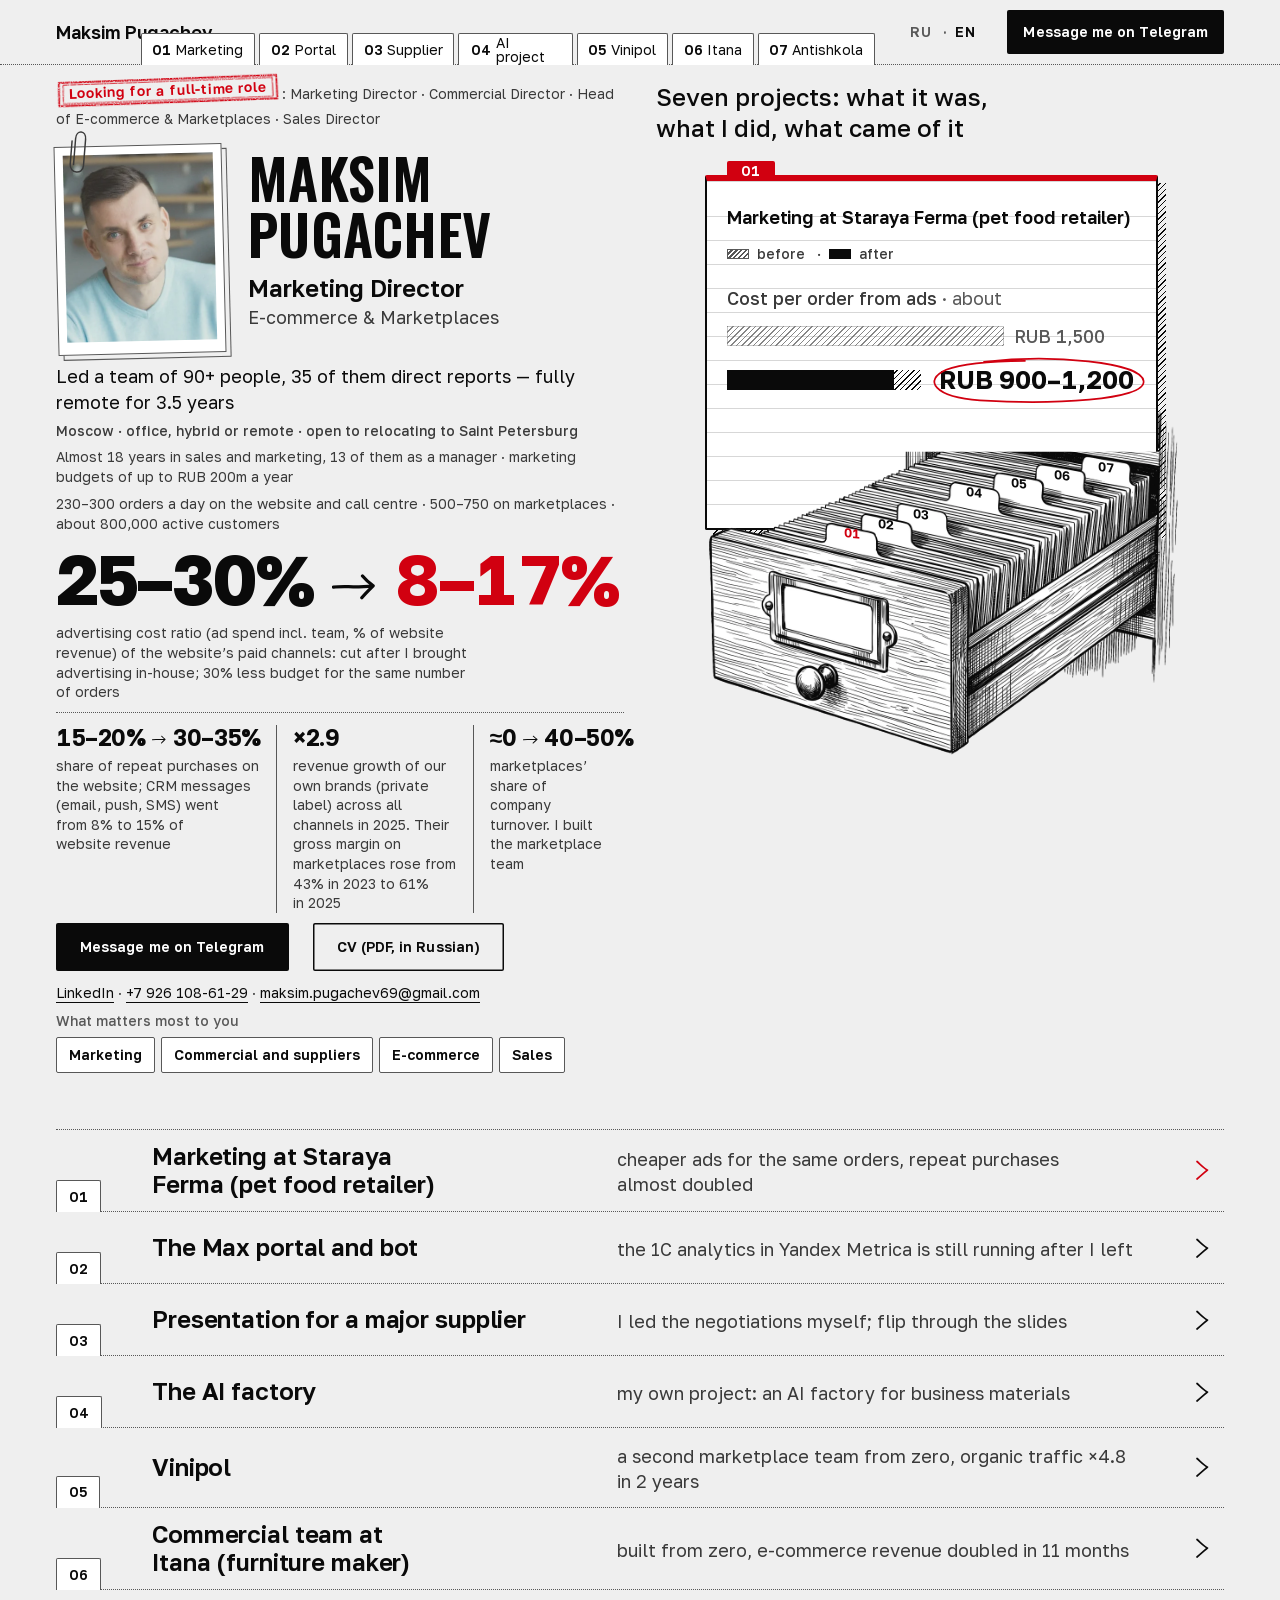
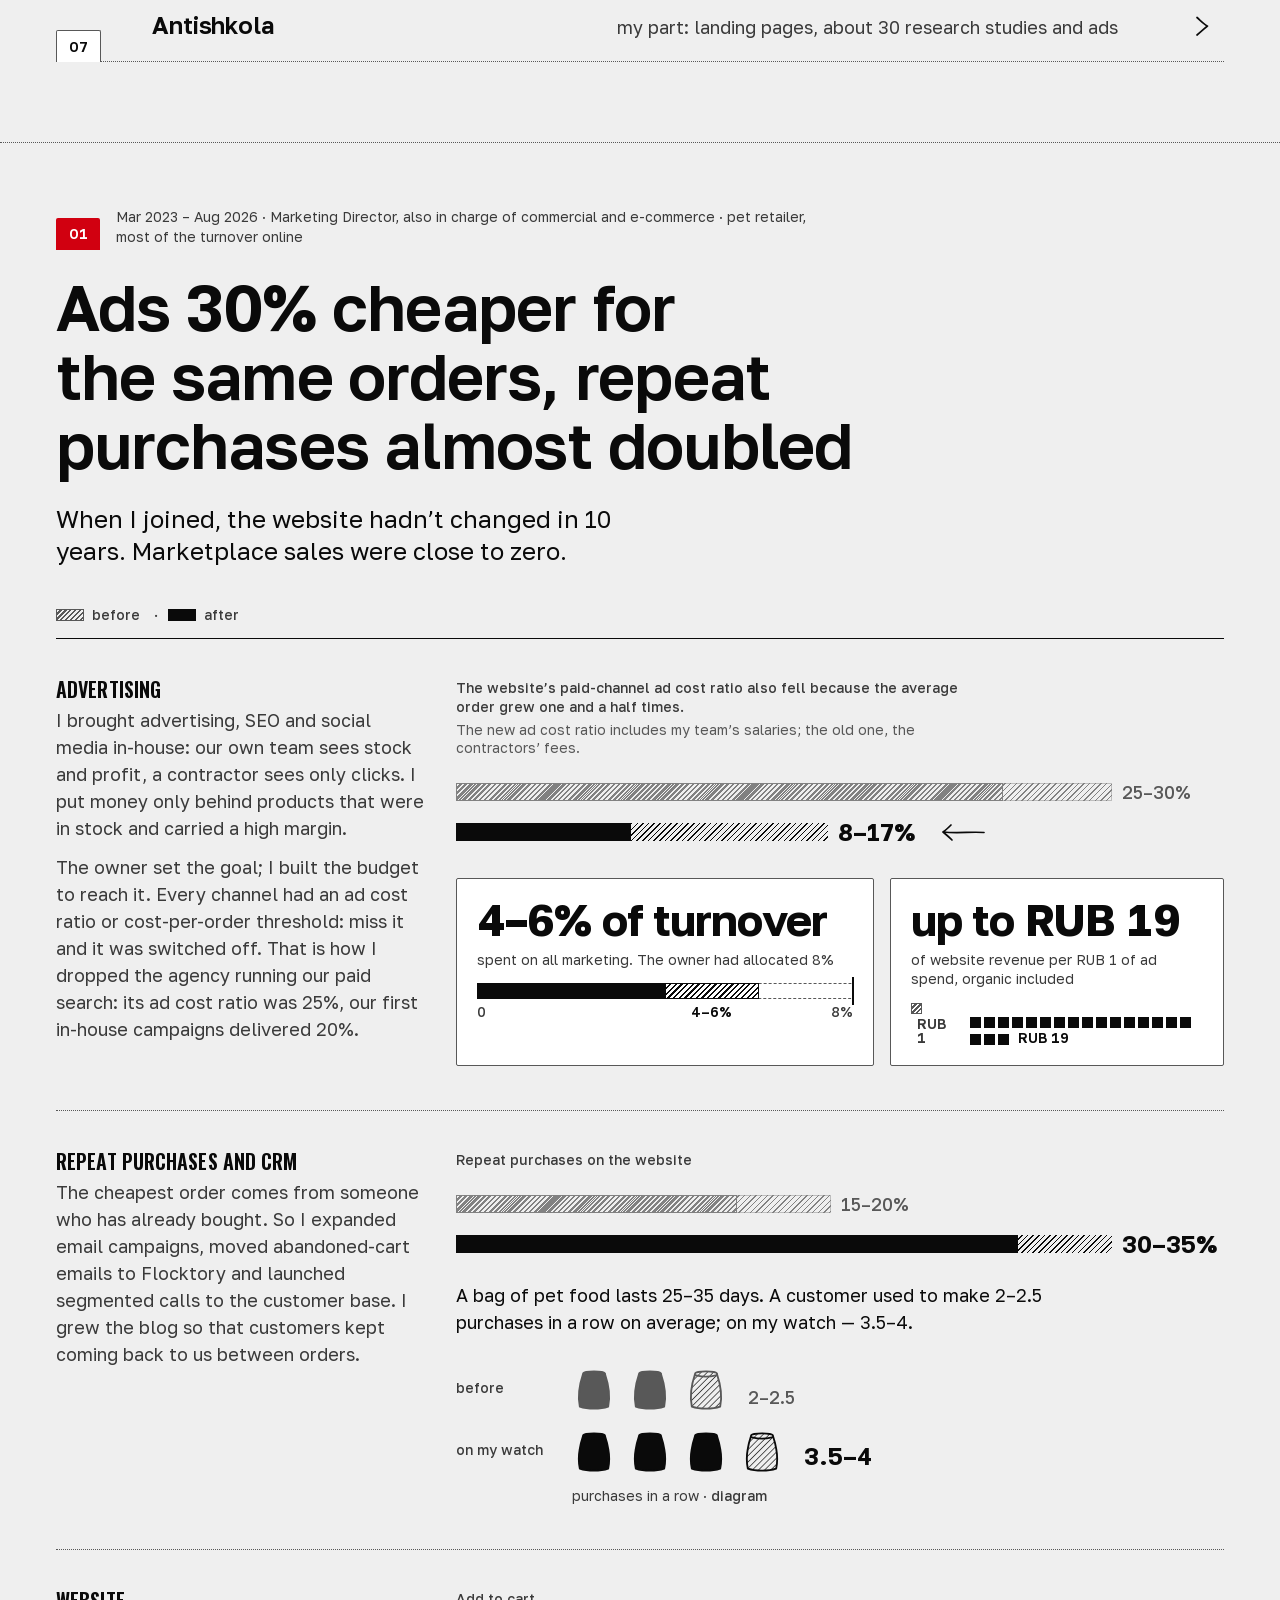
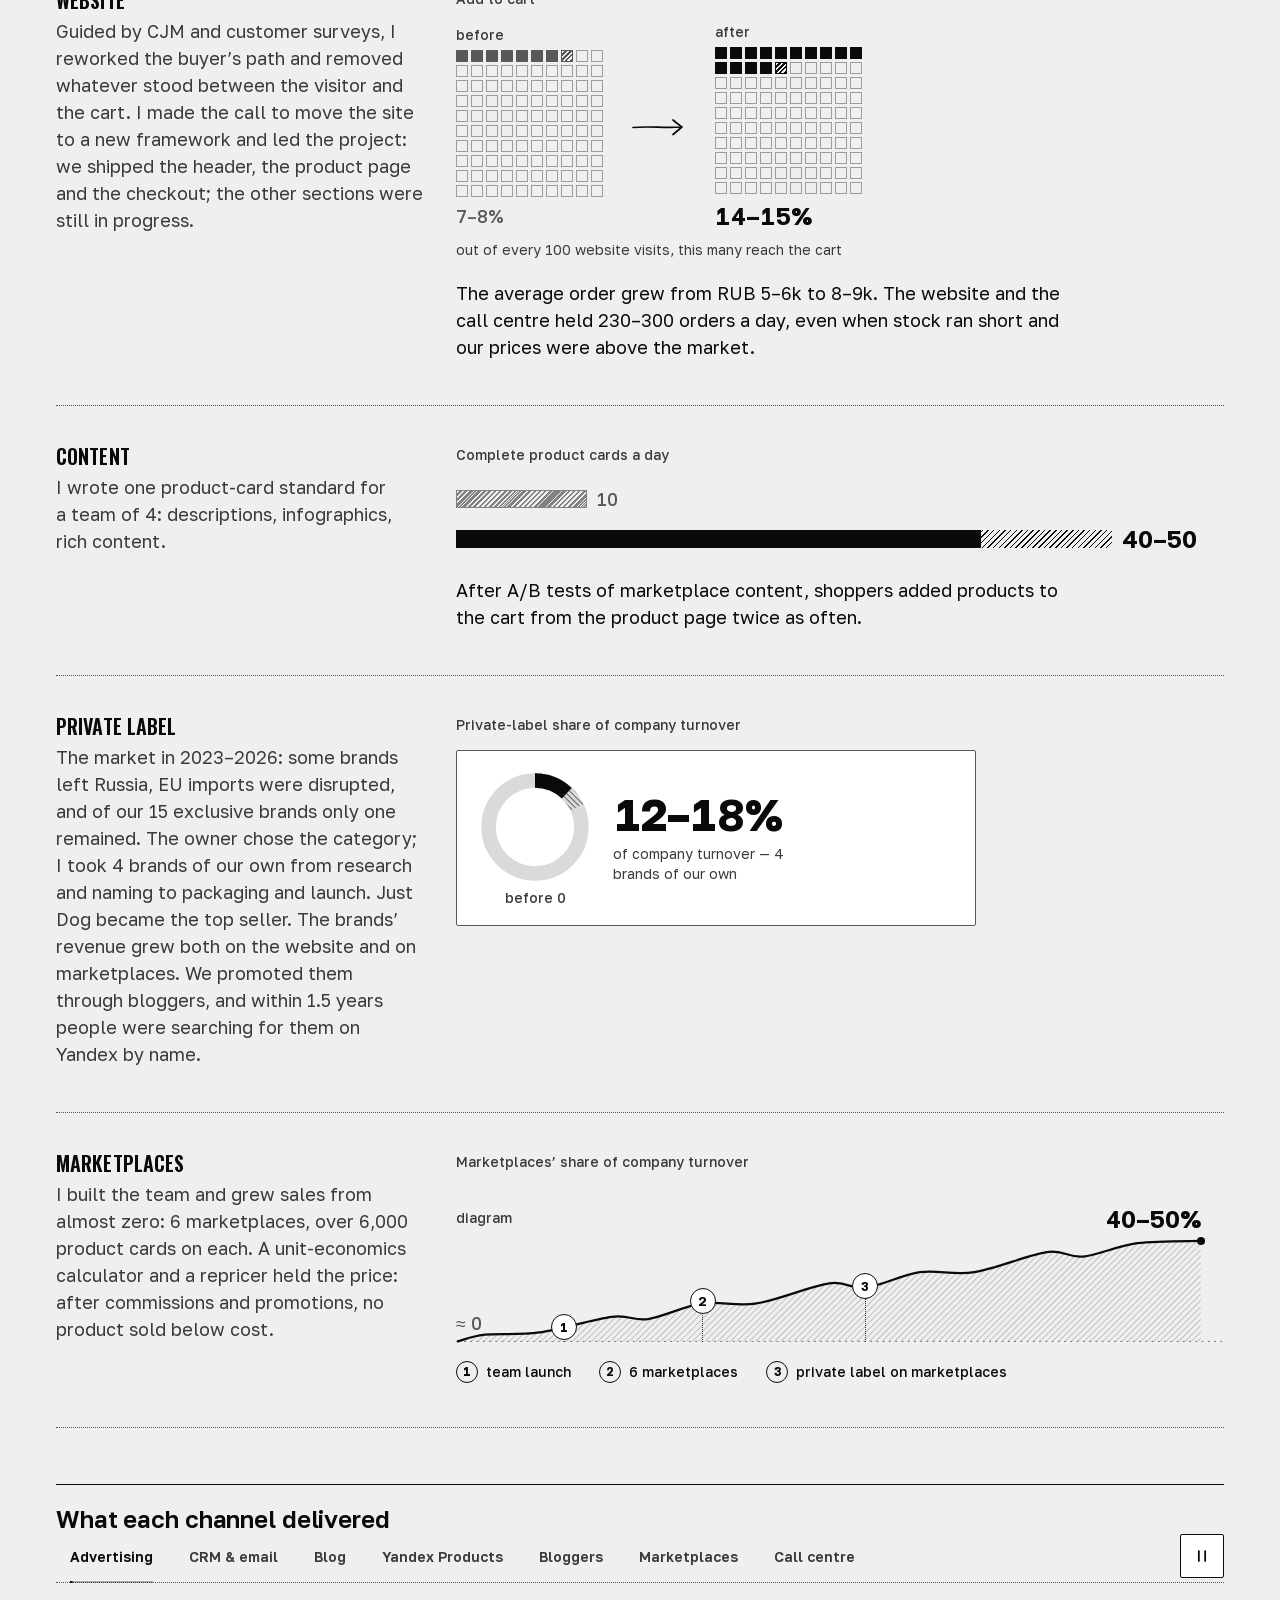
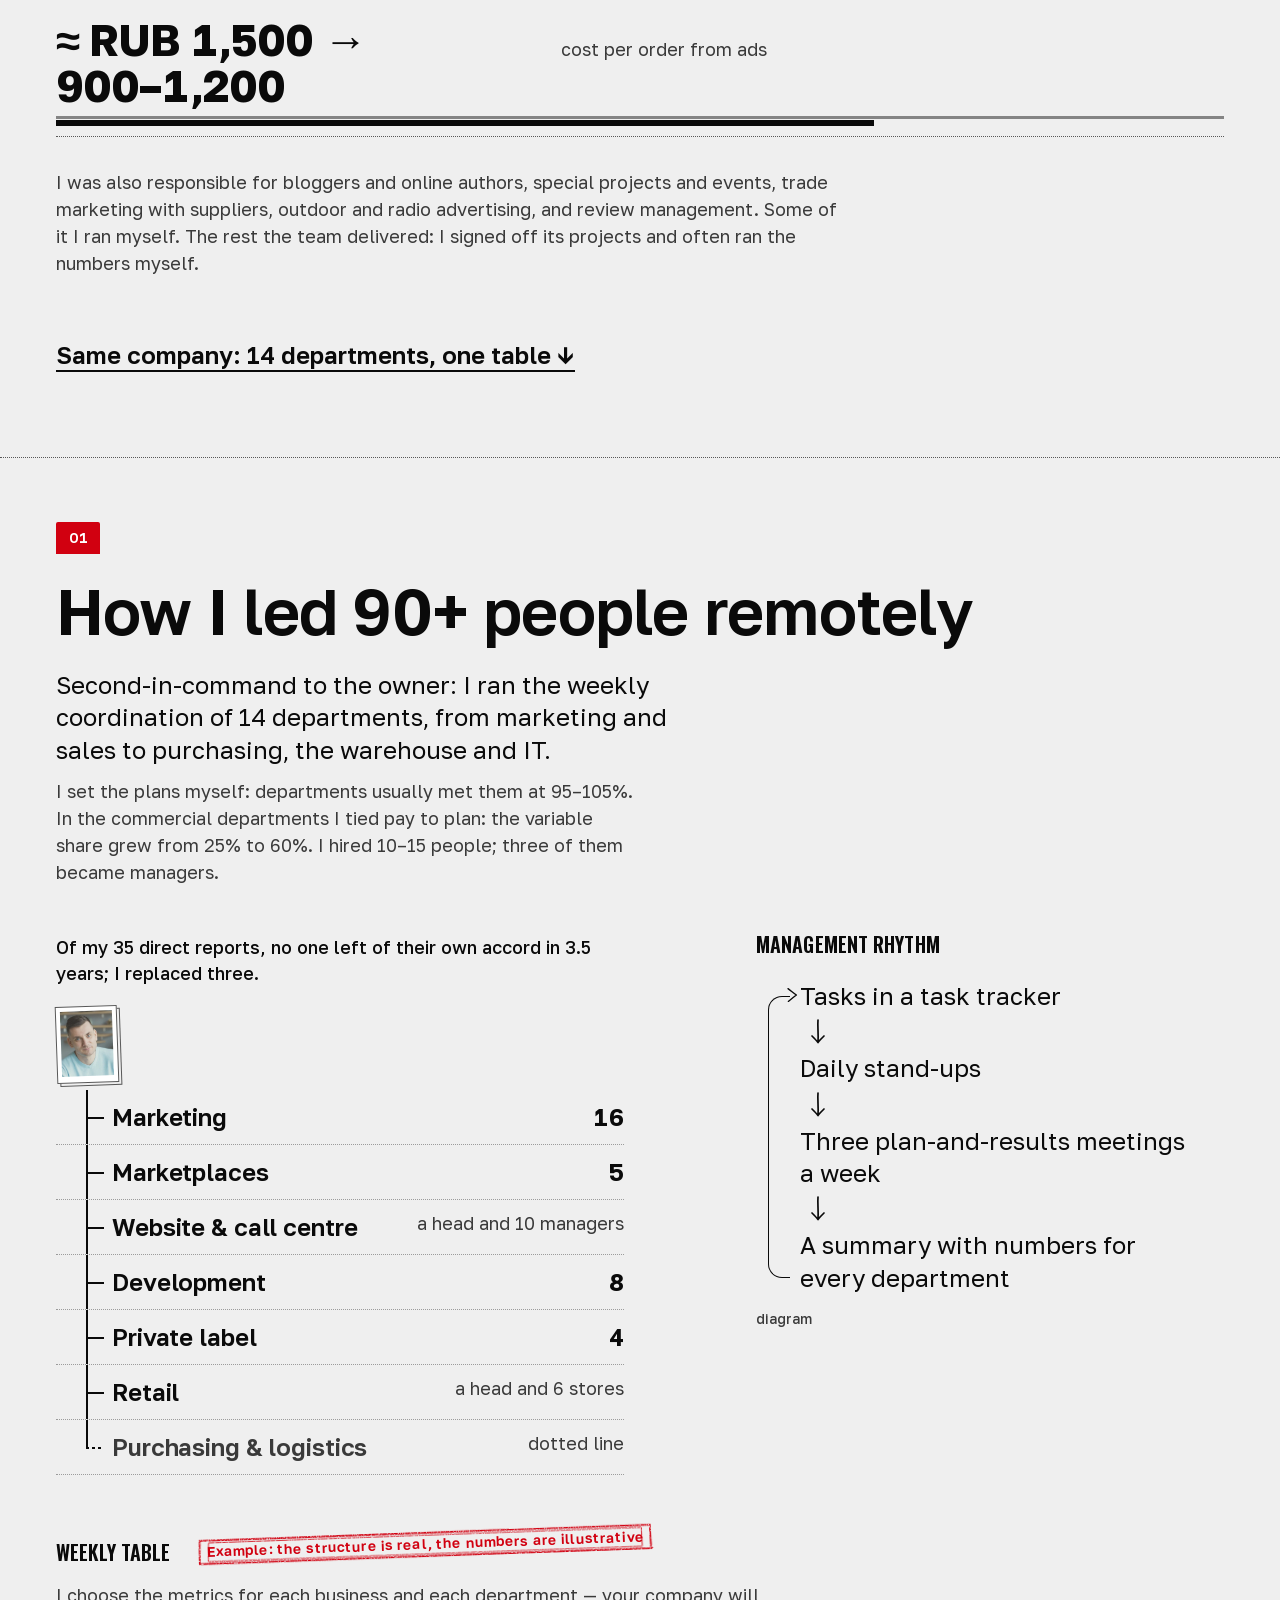
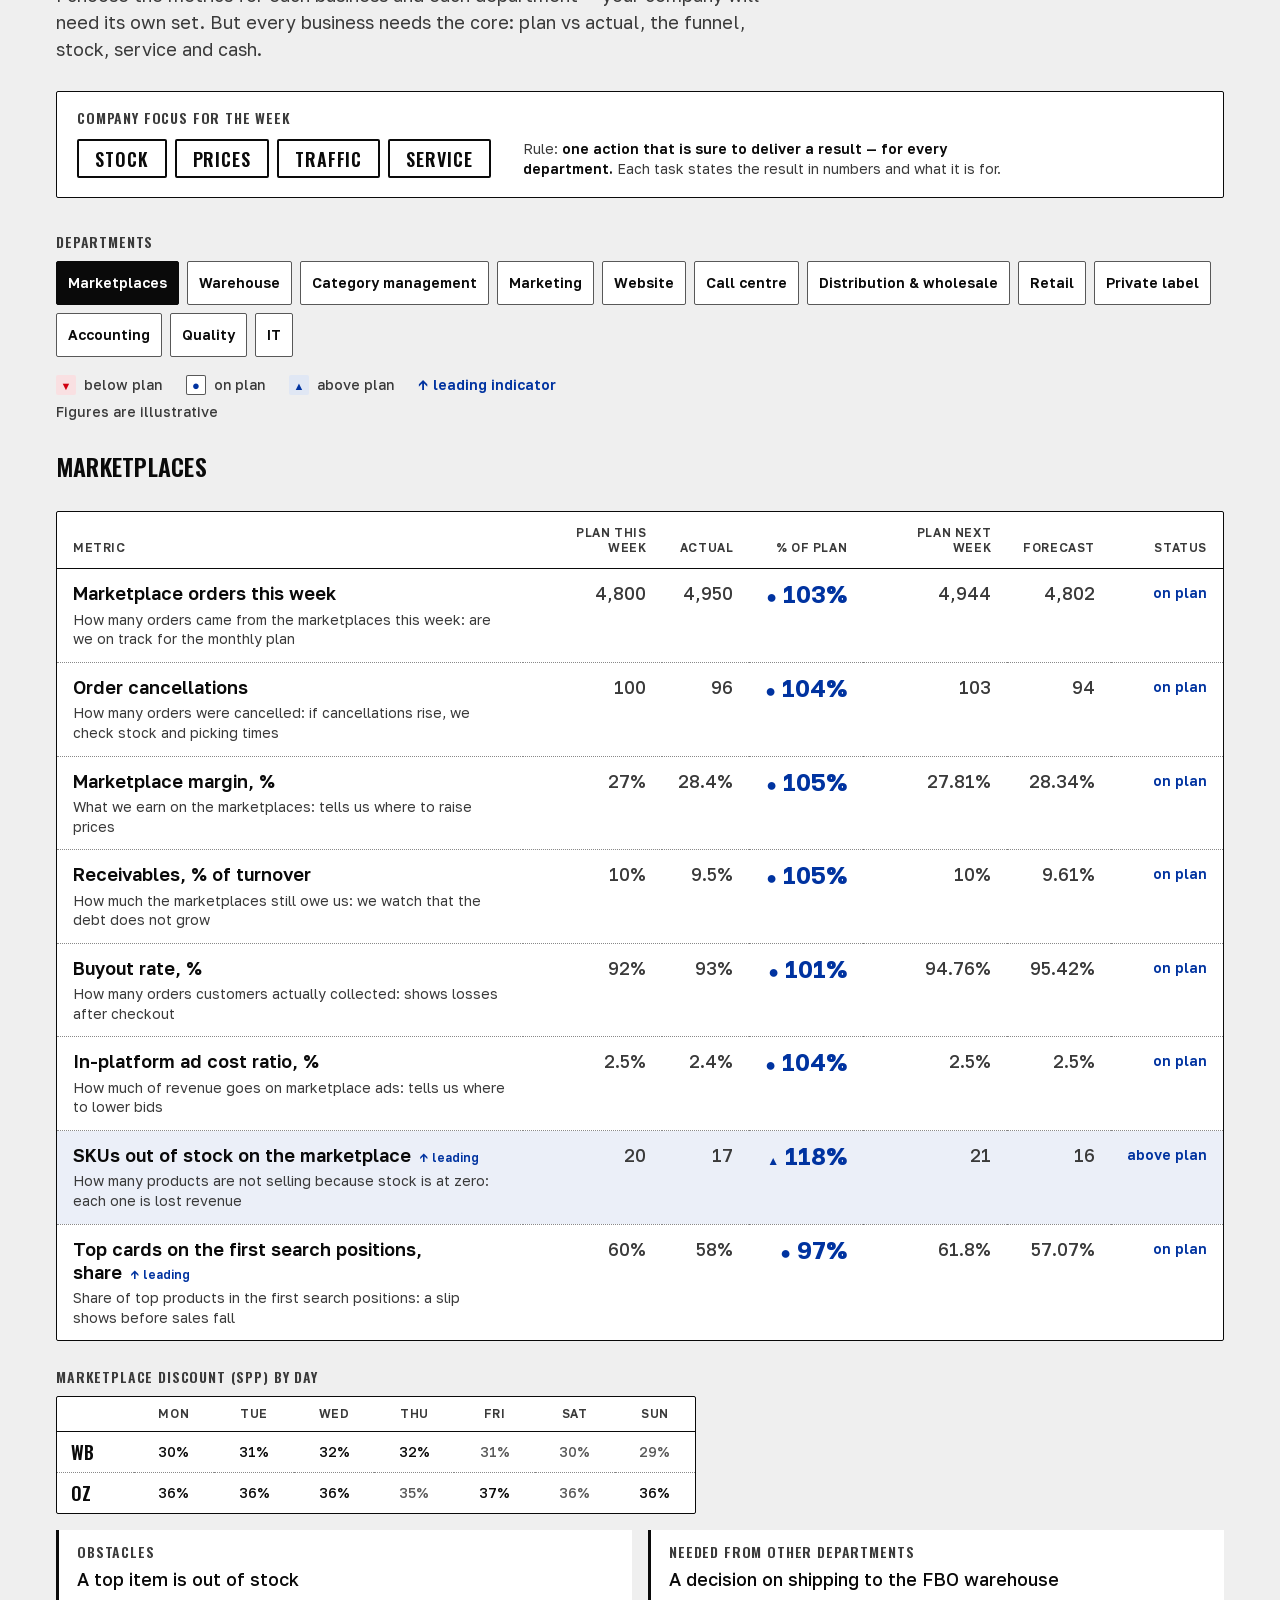
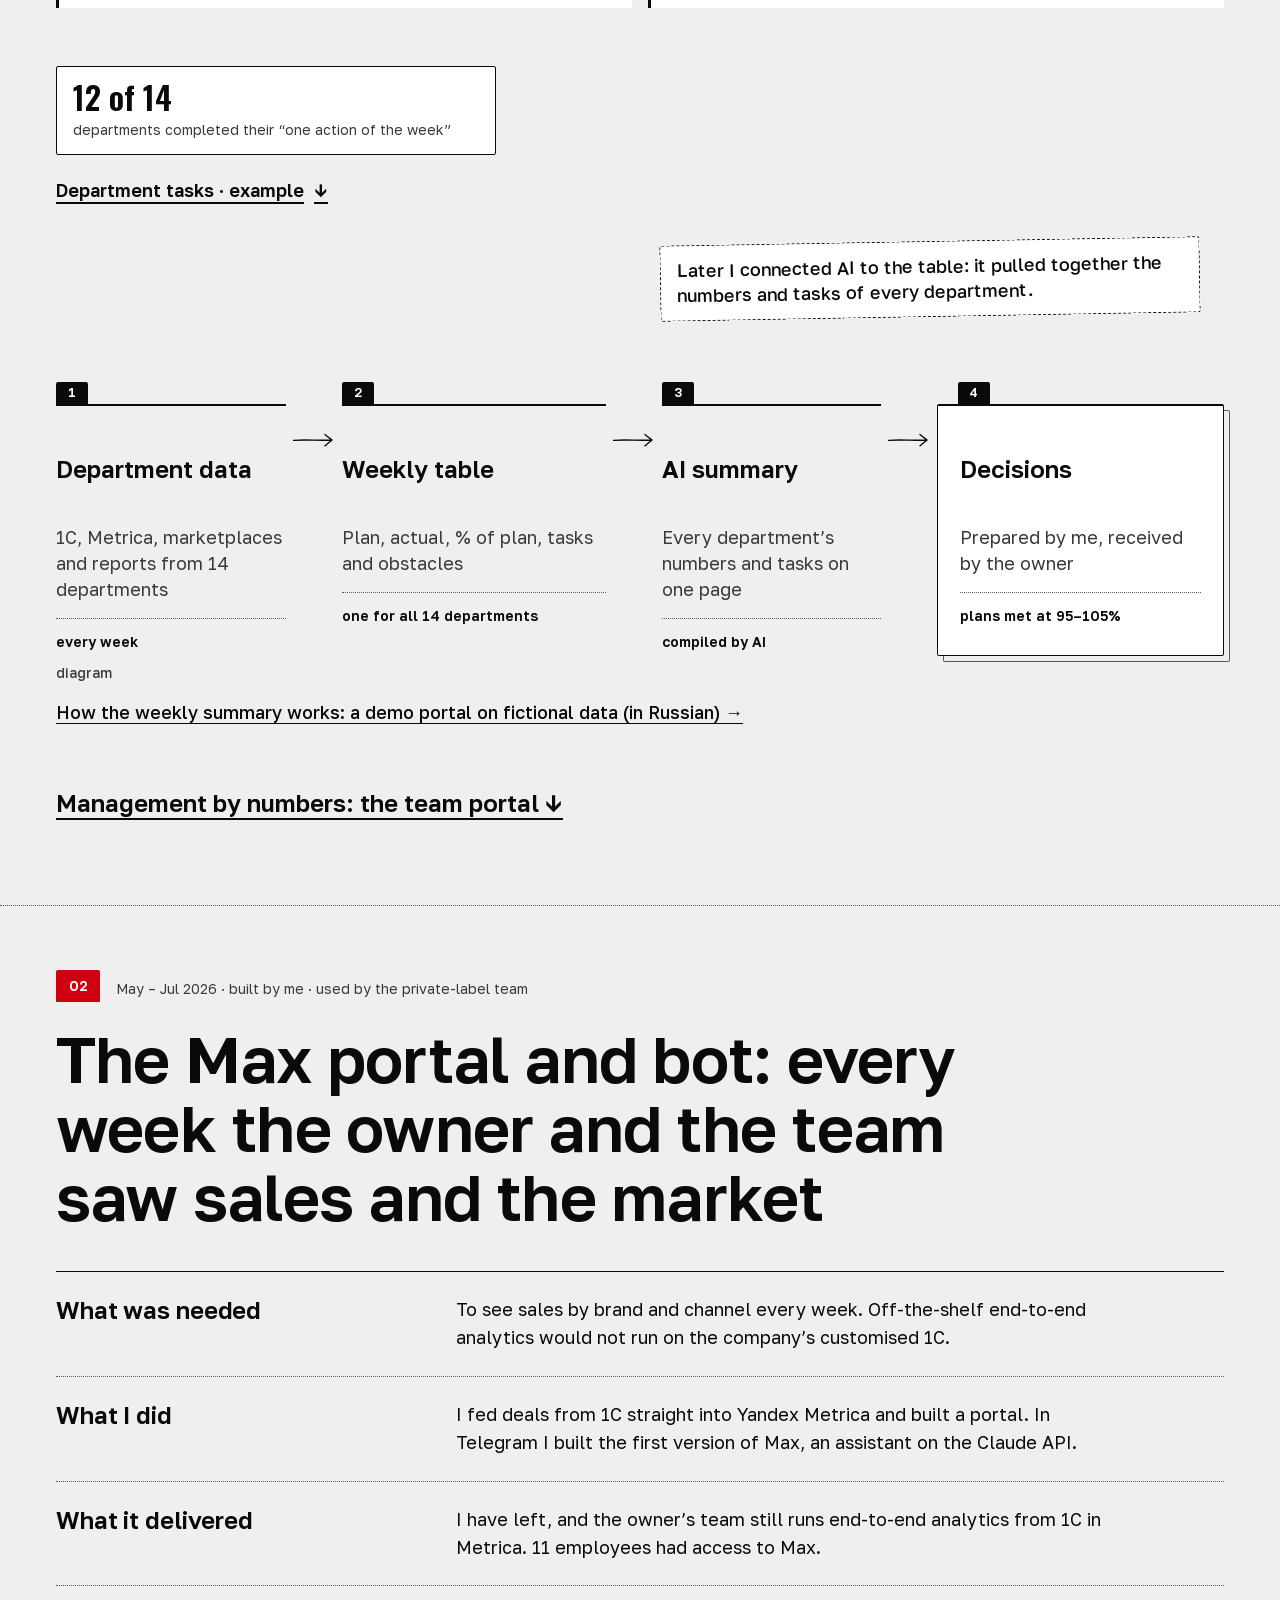
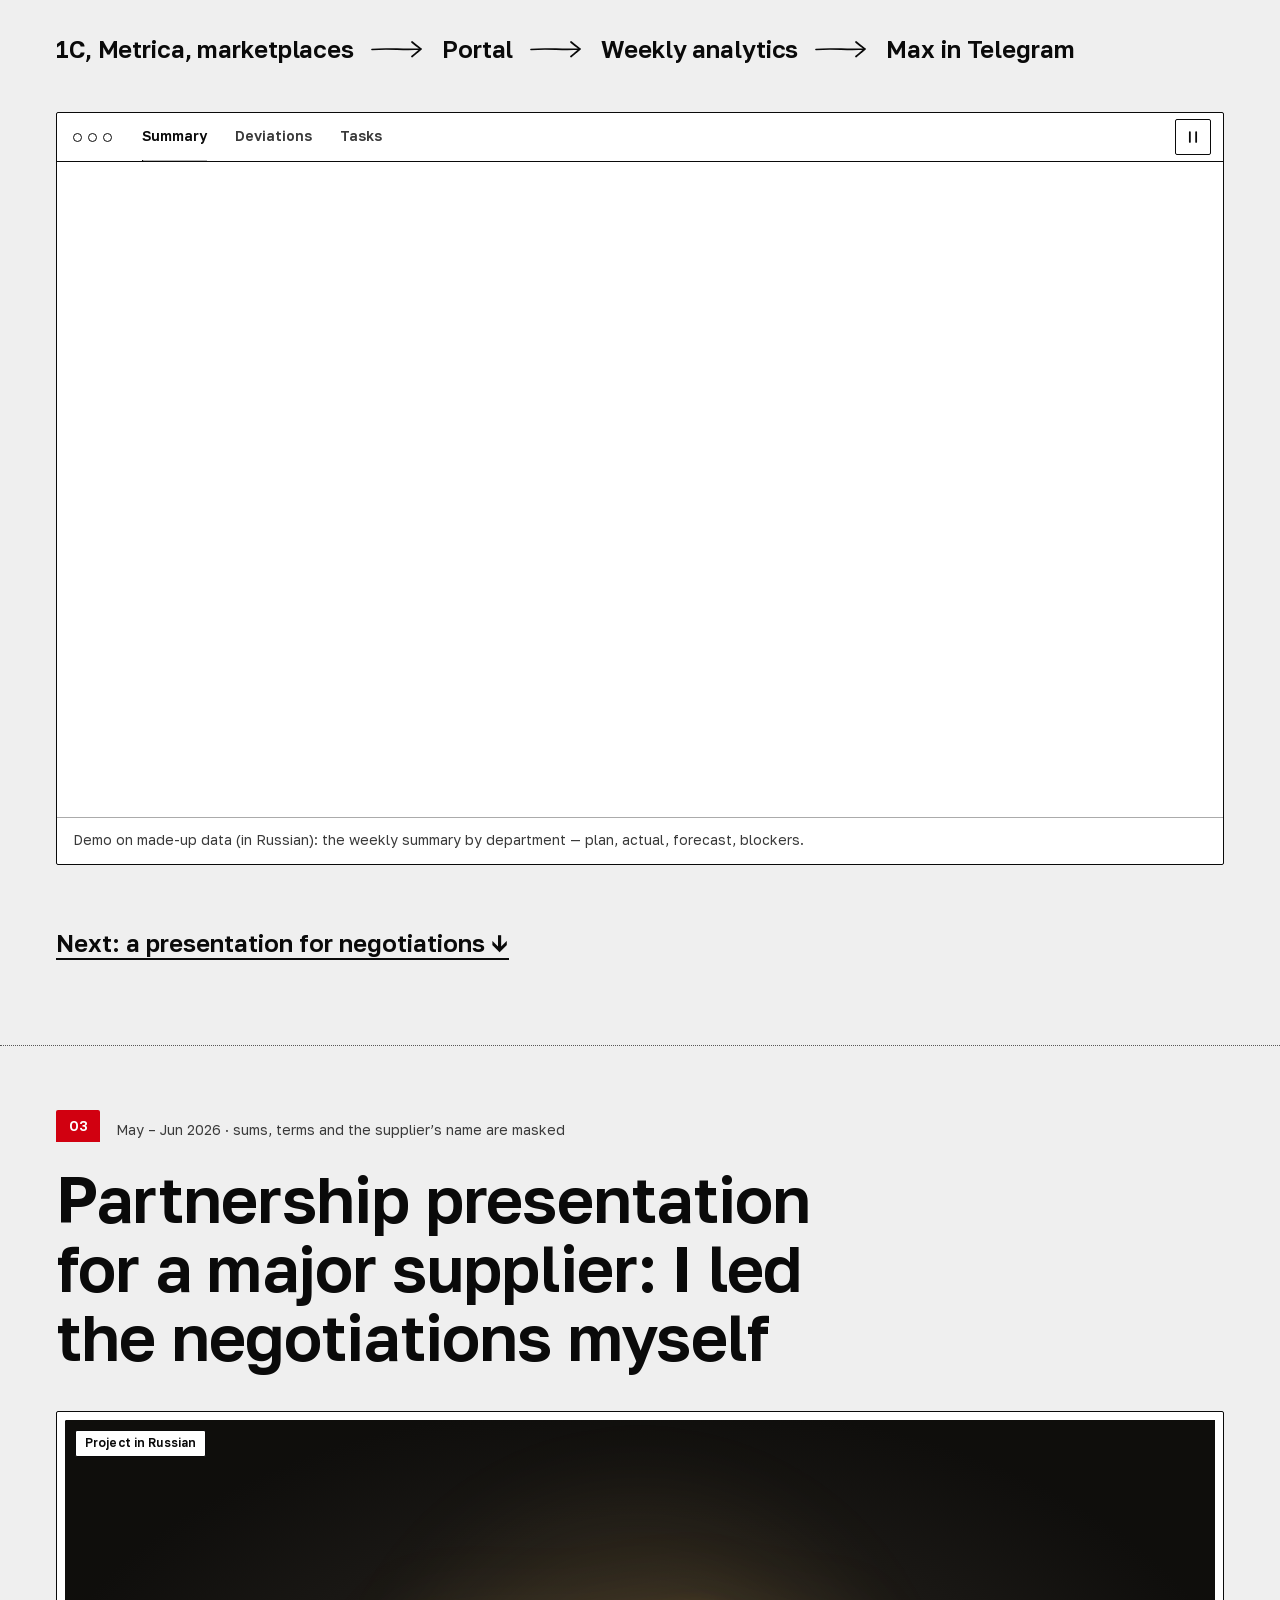
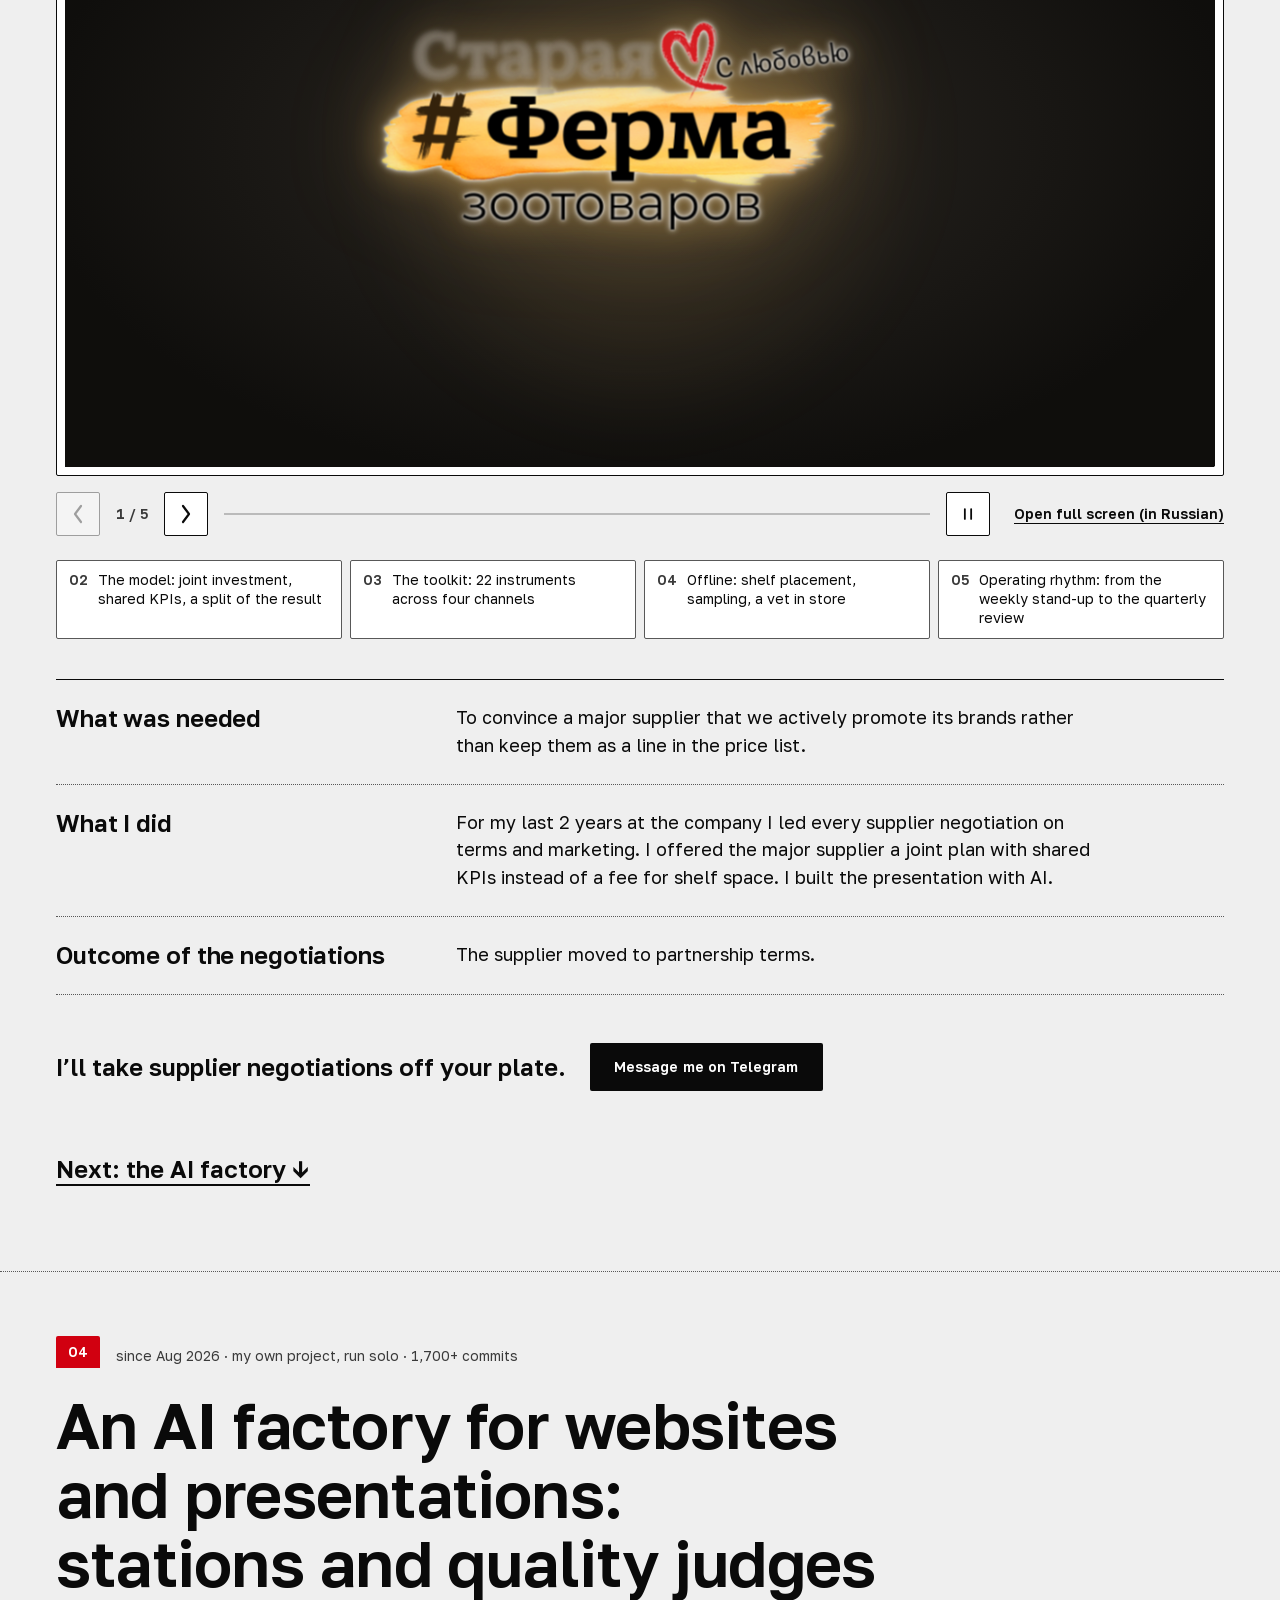
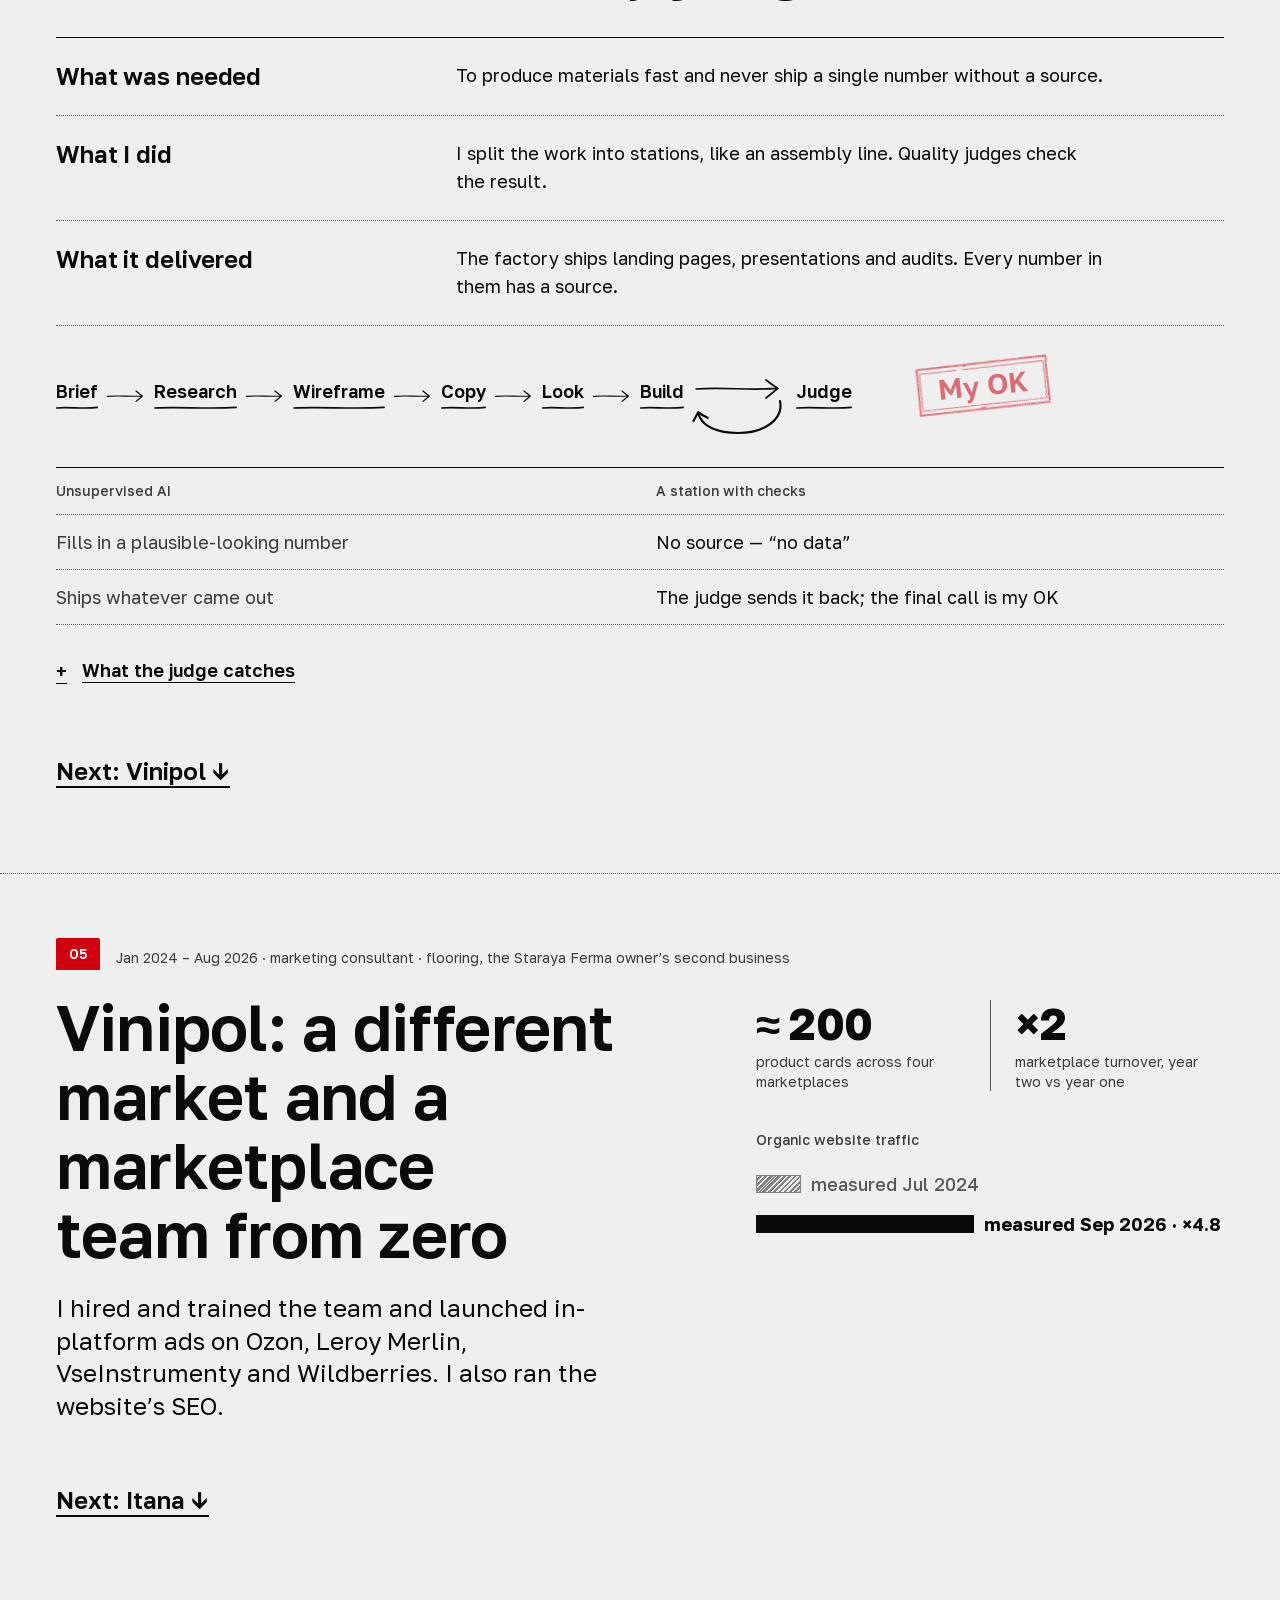
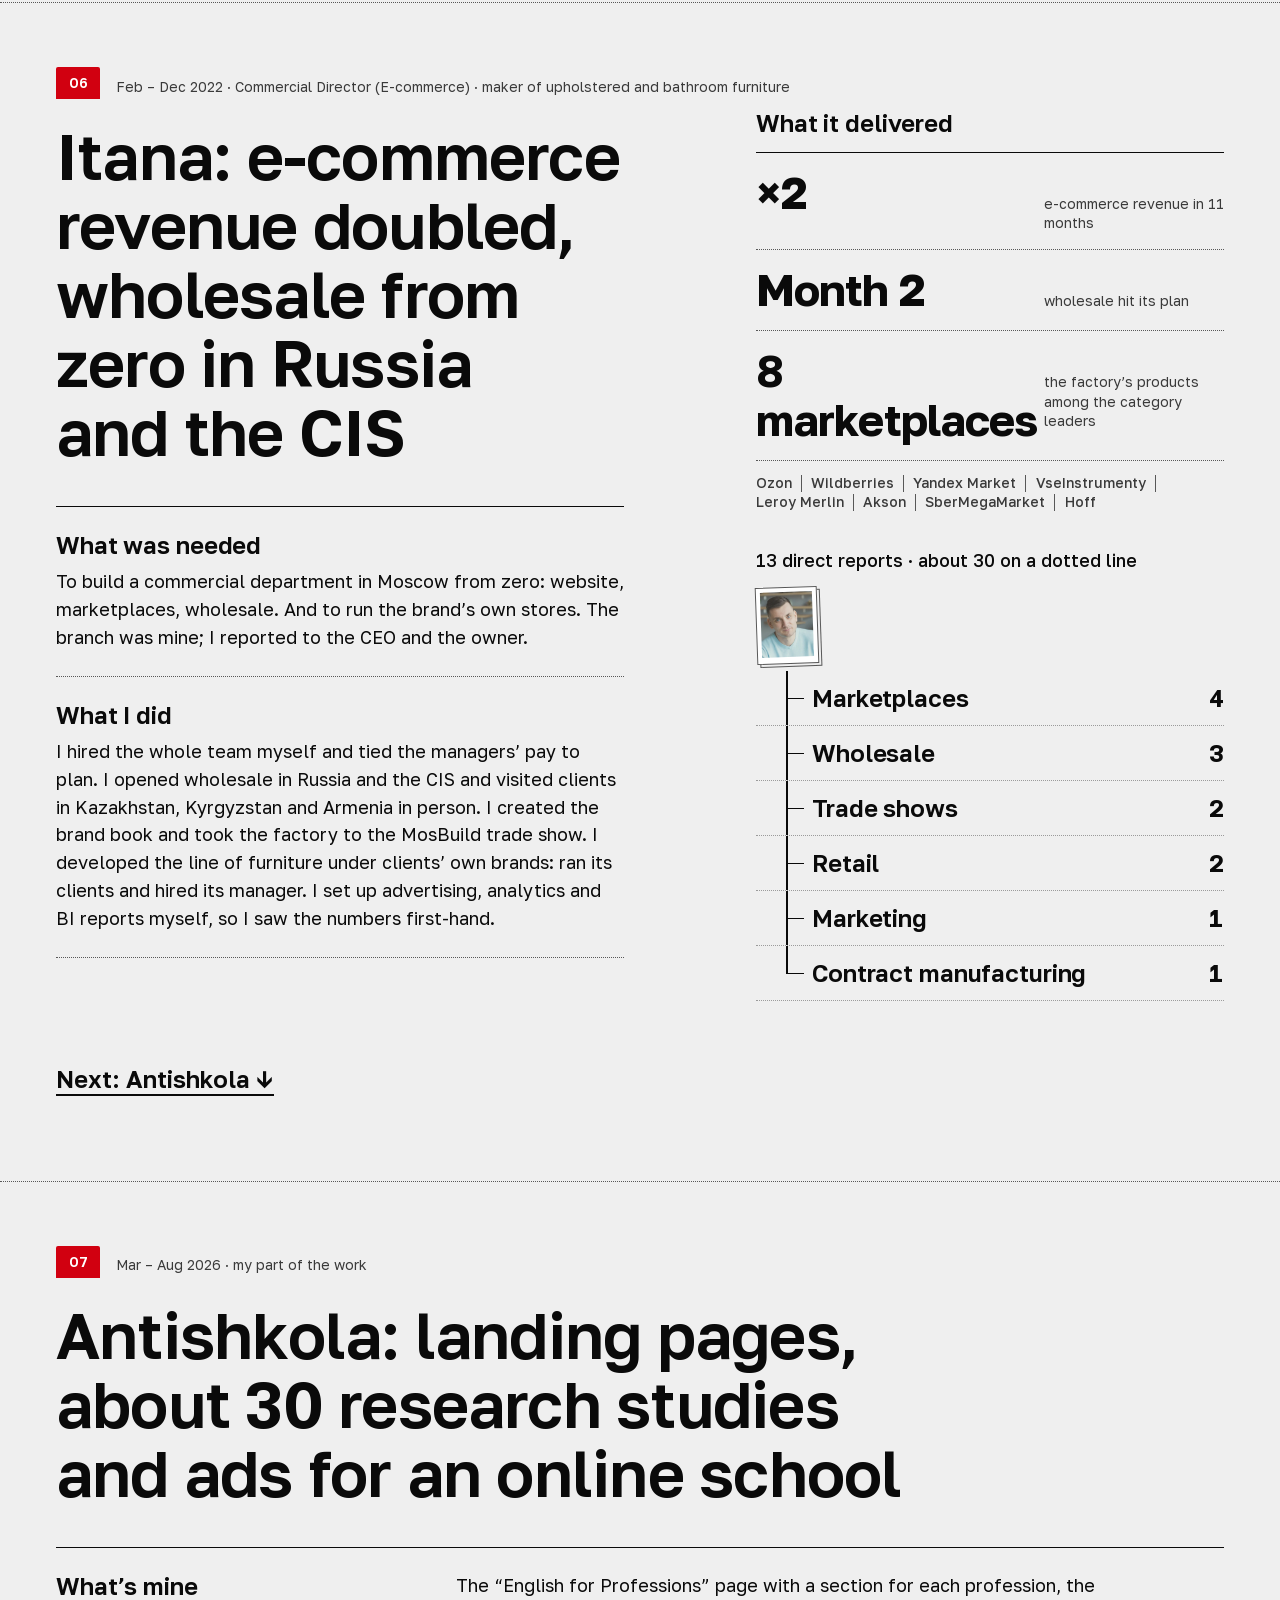
==== commit f7f66b0c: "Supplier case: anonymous deferral 33→65 days and +50% budget (facts.md:107, Maxim 13.11) Co-Authored" ====
--- a/en/index.html
+++ b/en/index.html
@@ -48,7 +48,7 @@
 </div>
 <nav id="list" class="list" aria-label="List of work"><ol><li class="row"><span class="rnum">01</span><a class="rt" href="#ferma" data-goal="toc-click">Marketing at Staraya Ferma (pet food retailer)</a><span class="rr">cheaper ads for the same orders, repeat purchases almost doubled</span><button class="rx" type="button" data-k="0" aria-expanded="true" aria-controls="card-1" aria-label="Work 01"><svg viewBox="0 0 24 24" aria-hidden="true" focusable="false"><path d="M7 3.5 C 12 8, 16 12, 17.5 12 C 16 13, 12 17, 7 21" fill="none" stroke="currentColor" stroke-width="1.7" stroke-linecap="round" stroke-linejoin="round"/></svg></button></li><li class="row"><span class="rnum">02</span><a class="rt" href="#stm" data-goal="toc-click">The Max portal and bot</a><span class="rr">the 1C analytics in Yandex Metrica is still running after I left</span><button class="rx" type="button" data-k="1" aria-expanded="false" aria-controls="card-2" aria-label="Work 02"><svg viewBox="0 0 24 24" aria-hidden="true" focusable="false"><path d="M7 3.5 C 12 8, 16 12, 17.5 12 C 16 13, 12 17, 7 21" fill="none" stroke="currentColor" stroke-width="1.7" stroke-linecap="round" stroke-linejoin="round"/></svg></button></li><li class="row"><span class="rnum">03</span><a class="rt" href="#deck" data-goal="toc-click">Presentation for a major supplier</a><span class="rr">I led the negotiations myself; flip through the slides</span><button class="rx" type="button" data-k="2" aria-expanded="false" aria-controls="card-3" aria-label="Work 03"><svg viewBox="0 0 24 24" aria-hidden="true" focusable="false"><path d="M7 3.5 C 12 8, 16 12, 17.5 12 C 16 13, 12 17, 7 21" fill="none" stroke="currentColor" stroke-width="1.7" stroke-linecap="round" stroke-linejoin="round"/></svg></button></li><li class="row"><span class="rnum">04</span><a class="rt" href="#factory" data-goal="toc-click">The AI factory</a><span class="rr">my own project: an AI factory for business materials</span><button class="rx" type="button" data-k="3" aria-expanded="false" aria-controls="card-4" aria-label="Work 04"><svg viewBox="0 0 24 24" aria-hidden="true" focusable="false"><path d="M7 3.5 C 12 8, 16 12, 17.5 12 C 16 13, 12 17, 7 21" fill="none" stroke="currentColor" stroke-width="1.7" stroke-linecap="round" stroke-linejoin="round"/></svg></button></li><li class="row"><span class="rnum">05</span><a class="rt" href="#floor" data-goal="toc-click">Vinipol</a><span class="rr">a second marketplace team from zero, organic traffic ×4.8 in 2 years</span><button class="rx" type="button" data-k="4" aria-expanded="false" aria-controls="card-5" aria-label="Work 05"><svg viewBox="0 0 24 24" aria-hidden="true" focusable="false"><path d="M7 3.5 C 12 8, 16 12, 17.5 12 C 16 13, 12 17, 7 21" fill="none" stroke="currentColor" stroke-width="1.7" stroke-linecap="round" stroke-linejoin="round"/></svg></button></li><li class="row"><span class="rnum">06</span><a class="rt" href="#itana" data-goal="toc-click">Commercial team at Itana (furniture maker)</a><span class="rr">built from zero, <span class="nw">e-commerce</span> revenue doubled in 11 months</span><button class="rx" type="button" data-k="5" aria-expanded="false" aria-controls="card-6" aria-label="Work 06"><svg viewBox="0 0 24 24" aria-hidden="true" focusable="false"><path d="M7 3.5 C 12 8, 16 12, 17.5 12 C 16 13, 12 17, 7 21" fill="none" stroke="currentColor" stroke-width="1.7" stroke-linecap="round" stroke-linejoin="round"/></svg></button></li><li class="row"><span class="rnum">07</span><a class="rt" href="#antishkola" data-goal="toc-click">Antishkola</a><span class="rr">my part: landing pages, about 30 research studies and ads</span><button class="rx" type="button" data-k="6" aria-expanded="false" aria-controls="card-7" aria-label="Work 07"><svg viewBox="0 0 24 24" aria-hidden="true" focusable="false"><path d="M7 3.5 C 12 8, 16 12, 17.5 12 C 16 13, 12 17, 7 21" fill="none" stroke="currentColor" stroke-width="1.7" stroke-linecap="round" stroke-linejoin="round"/></svg></button></li></ol></nav>
 <section id="ferma" class="ferma" aria-labelledby="h2-ferma" data-move="ferma"><div class="ferma-in"><p class="meta"><span class="mtab">01</span><span class="mt">Mar 2023 – Aug 2026 · Marketing Director, also in charge of commercial and <span class="nw"><span class="nw">e-commerce</span></span> · pet retailer, most of the turnover online</span></p><h2 id="h2-ferma">Ads 30% cheaper for the same orders, repeat purchases almost doubled</h2><p class="sit">When I joined, the website hadn’t changed in 10 years. Marketplace sales were close to zero.</p><p class="key"><span class="k k-was">before</span> · <span class="k k-now">after</span></p><ol class="levers"><li class="lv lv-1" data-kind="pair"><div class="lv-l"><h3 class="lv-n">Advertising</h3><p class="lv-d">I brought advertising, SEO and social media in-house: our own team sees stock and profit, a contractor sees only clicks. I put money only behind products that were in stock and carried a high margin.</p><p class="lv-d">The owner set the goal; I built the budget to reach it. Every channel had an ad cost ratio or cost-per-order threshold: miss it and it was switched off. That is how I dropped the agency running our paid search: its ad cost ratio was 25%, our first in-house campaigns delivered 20%.</p></div><div class="lv-r"><p class="lv-c">The website’s paid-channel ad cost ratio also fell because the average order grew one and a half times. <span class="lv-cq">The new ad cost ratio includes my team’s salaries; the old one, the contractors’ fees.</span></p><div class="viz" data-show="bars: before → after"><div class="trk trk-was"><i class="b b-was" style="--w:100%"><i class="sd" style="width:83.33%"></i></i><b class="v v-was" style="--w:100%"><span class="nw">25–30</span>%</b></div><div class="trk trk-now"><i class="b b-now" data-from="1.76" style="--w:56.67%"><i class="sd" style="width:47.06%"></i></i><b class="v v-now" style="--w:56.67%"><span class="nw">8–17</span>%</b></div><svg class="pen-l" viewBox="0 0 48 22" aria-hidden="true" focusable="false"><path class="mk" pathLength="1" d="M46 11.5 C 34 10.5, 20 12.5, 5 11 M 13 4 C 10 7, 8 9, 5 11 C 8 13.5, 11 16, 14 19"/></svg></div><div class="tiles" data-tiles><div class="tile" data-show="tile: marketing budget"><dl class="stat1"><dt><span class="nw">4–6%</span> of turnover</dt><dd>spent on all marketing. The owner had allocated 8%</dd></dl><div class="mini sc" aria-hidden="true"><div class="sc-t"><i class="sc-a"></i><i class="sc-s" style="--w:50%"></i><i class="sc-h" style="--x:50%;--w:25%"></i><i class="sc-m"></i></div><div class="sc-ax"><span>0</span><span class="sc-ax-s" style="--x:62.5%">4–6%</span><span>8%</span></div></div></div><div class="tile" data-show="tile: revenue per ruble of ads"><dl class="stat1 stat1-n"><dt>up to <span class="nw">RUB 19</span></dt><dd>of website revenue per RUB 1 of ad spend, organic included</dd></dl><div class="mini rub" aria-hidden="true"><span class="rub-1"><i></i><b>RUB 1</b></span><span class="rub-19"><i></i><i></i><i></i><i></i><i></i><i></i><i></i><i></i><i></i><i></i><i></i><i></i><i></i><i></i><i></i><i></i><i></i><i></i><i></i><b>RUB 19</b></span></div></div></div></div></li><li class="lv lv-2" data-kind="pair"><div class="lv-l"><h3 class="lv-n">Repeat purchases and CRM</h3><p class="lv-d">The cheapest order comes from someone who has already bought. So I expanded email campaigns, moved abandoned-cart emails to Flocktory and launched segmented calls to the customer base. I grew the blog so that customers kept coming back to us between orders.</p></div><div class="lv-r"><p class="lv-c">Repeat purchases on the website</p><div class="viz" data-show="bars: before → after"><div class="trk trk-was"><i class="b b-was" style="--w:57.14%"><i class="sd" style="width:75%"></i></i><b class="v v-was" style="--w:57.14%"><span class="nw">15–20</span>%</b></div><div class="trk trk-now"><i class="b b-now" data-from="0.57" style="--w:100%"><i class="sd" style="width:85.71%"></i></i><b class="v v-now" style="--w:100%"><span class="nw">30–35</span>%</b></div></div><p class="lv-m">A bag of pet food lasts <span class="nw">25–35</span> days. A customer used to make <span class="nw">2–2.5</span> purchases in a row on average; on my watch — <span class="nw">3.5–4</span>.</p><figure class="ret" data-ret data-show="diagram: bag after bag" aria-label="Diagram: a customer used to make 2–2.5 purchases in a row; on my watch, 3.5–4"><div class="ret-r ret-r-was" aria-hidden="true"><span class="ret-k">before</span><span class="bags"><svg class="bg" viewBox="0 0 40 44" aria-hidden="true" focusable="false"><path class="bg-f" d="M10 9 C 9 6, 31 6, 30 9 C 33 18, 35 30, 33 39 C 26 41.5, 14 41.5, 7 39 C 5 30, 7 18, 10 9 Z"/><path class="mk" pathLength="1" d="M10 9 C 9 6, 31 6, 30 9 C 33 18, 35 30, 33 39 C 26 41.5, 14 41.5, 7 39 C 5 30, 7 18, 10 9 Z M 11 10.5 C 17 12, 23 12, 29 10.5"/></svg><svg class="bg" viewBox="0 0 40 44" aria-hidden="true" focusable="false"><path class="bg-f" d="M10 9 C 9 6, 31 6, 30 9 C 33 18, 35 30, 33 39 C 26 41.5, 14 41.5, 7 39 C 5 30, 7 18, 10 9 Z"/><path class="mk" pathLength="1" d="M10 9 C 9 6, 31 6, 30 9 C 33 18, 35 30, 33 39 C 26 41.5, 14 41.5, 7 39 C 5 30, 7 18, 10 9 Z M 11 10.5 C 17 12, 23 12, 29 10.5"/></svg><svg class="bg bg-r" viewBox="0 0 40 44" aria-hidden="true" focusable="false"><path class="bg-f" d="M10 9 C 9 6, 31 6, 30 9 C 33 18, 35 30, 33 39 C 26 41.5, 14 41.5, 7 39 C 5 30, 7 18, 10 9 Z"/><path class="mk" pathLength="1" d="M10 9 C 9 6, 31 6, 30 9 C 33 18, 35 30, 33 39 C 26 41.5, 14 41.5, 7 39 C 5 30, 7 18, 10 9 Z M 11 10.5 C 17 12, 23 12, 29 10.5"/></svg></span><b class="ret-v">2–2.5</b></div><div class="ret-r ret-r-now" aria-hidden="true"><span class="ret-k">on my watch</span><span class="bags"><svg class="bg" viewBox="0 0 40 44" aria-hidden="true" focusable="false"><path class="bg-f" d="M10 9 C 9 6, 31 6, 30 9 C 33 18, 35 30, 33 39 C 26 41.5, 14 41.5, 7 39 C 5 30, 7 18, 10 9 Z"/><path class="mk" pathLength="1" d="M10 9 C 9 6, 31 6, 30 9 C 33 18, 35 30, 33 39 C 26 41.5, 14 41.5, 7 39 C 5 30, 7 18, 10 9 Z M 11 10.5 C 17 12, 23 12, 29 10.5"/></svg><svg class="bg" viewBox="0 0 40 44" aria-hidden="true" focusable="false"><path class="bg-f" d="M10 9 C 9 6, 31 6, 30 9 C 33 18, 35 30, 33 39 C 26 41.5, 14 41.5, 7 39 C 5 30, 7 18, 10 9 Z"/><path class="mk" pathLength="1" d="M10 9 C 9 6, 31 6, 30 9 C 33 18, 35 30, 33 39 C 26 41.5, 14 41.5, 7 39 C 5 30, 7 18, 10 9 Z M 11 10.5 C 17 12, 23 12, 29 10.5"/></svg><svg class="bg" viewBox="0 0 40 44" aria-hidden="true" focusable="false"><path class="bg-f" d="M10 9 C 9 6, 31 6, 30 9 C 33 18, 35 30, 33 39 C 26 41.5, 14 41.5, 7 39 C 5 30, 7 18, 10 9 Z"/><path class="mk" pathLength="1" d="M10 9 C 9 6, 31 6, 30 9 C 33 18, 35 30, 33 39 C 26 41.5, 14 41.5, 7 39 C 5 30, 7 18, 10 9 Z M 11 10.5 C 17 12, 23 12, 29 10.5"/></svg><svg class="bg bg-r" viewBox="0 0 40 44" aria-hidden="true" focusable="false"><path class="bg-f" d="M10 9 C 9 6, 31 6, 30 9 C 33 18, 35 30, 33 39 C 26 41.5, 14 41.5, 7 39 C 5 30, 7 18, 10 9 Z"/><path class="mk" pathLength="1" d="M10 9 C 9 6, 31 6, 30 9 C 33 18, 35 30, 33 39 C 26 41.5, 14 41.5, 7 39 C 5 30, 7 18, 10 9 Z M 11 10.5 C 17 12, 23 12, 29 10.5"/></svg></span><b class="ret-v">3.5–4</b></div><figcaption class="ret-c">purchases in a row · <span class="sch-w5">diagram</span></figcaption></figure></div></li><li class="lv lv-3" data-kind="pair"><div class="lv-l"><h3 class="lv-n">Website</h3><p class="lv-d">Guided by CJM and customer surveys, I reworked the buyer’s path and removed whatever stood between the visitor and the cart. I made the call to move the site to a new framework and led the project: we shipped the header, the product page and the checkout; the other sections were still in progress.</p></div><div class="lv-r"><p class="lv-c">Add to cart</p><div class="viz fun" data-fun data-show="funnel: website → cart"><div class="fun-c"><p class="fun-k">before</p><div class="fun-g" aria-hidden="true"><i class="u u-s"></i><i class="u u-s"></i><i class="u u-s"></i><i class="u u-s"></i><i class="u u-s"></i><i class="u u-s"></i><i class="u u-s"></i><i class="u u-h"></i><i class="u"></i><i class="u"></i><i class="u"></i><i class="u"></i><i class="u"></i><i class="u"></i><i class="u"></i><i class="u"></i><i class="u"></i><i class="u"></i><i class="u"></i><i class="u"></i><i class="u"></i><i class="u"></i><i class="u"></i><i class="u"></i><i class="u"></i><i class="u"></i><i class="u"></i><i class="u"></i><i class="u"></i><i class="u"></i><i class="u"></i><i class="u"></i><i class="u"></i><i class="u"></i><i class="u"></i><i class="u"></i><i class="u"></i><i class="u"></i><i class="u"></i><i class="u"></i><i class="u"></i><i class="u"></i><i class="u"></i><i class="u"></i><i class="u"></i><i class="u"></i><i class="u"></i><i class="u"></i><i class="u"></i><i class="u"></i><i class="u"></i><i class="u"></i><i class="u"></i><i class="u"></i><i class="u"></i><i class="u"></i><i class="u"></i><i class="u"></i><i class="u"></i><i class="u"></i><i class="u"></i><i class="u"></i><i class="u"></i><i class="u"></i><i class="u"></i><i class="u"></i><i class="u"></i><i class="u"></i><i class="u"></i><i class="u"></i><i class="u"></i><i class="u"></i><i class="u"></i><i class="u"></i><i class="u"></i><i class="u"></i><i class="u"></i><i class="u"></i><i class="u"></i><i class="u"></i><i class="u"></i><i class="u"></i><i class="u"></i><i class="u"></i><i class="u"></i><i class="u"></i><i class="u"></i><i class="u"></i><i class="u"></i><i class="u"></i><i class="u"></i><i class="u"></i><i class="u"></i><i class="u"></i><i class="u"></i><i class="u"></i><i class="u"></i><i class="u"></i><i class="u"></i><i class="u"></i></div><p class="fun-v"><span class="nw">7–8</span>%</p></div><div class="fun-a" aria-hidden="true"><svg class="pr" viewBox="0 0 56 24" aria-hidden="true" focusable="false"><path class="mk" pathLength="1" d="M2 12.5 C 18 11, 34 13.2, 50 12 M 42 5 C 46 8.5, 49 10.5, 51 12 C 48.6 14, 45.6 16.6, 42 19.5"/></svg></div><div class="fun-c fun-now"><p class="fun-k">after</p><div class="fun-g" aria-hidden="true"><i class="u u-s"></i><i class="u u-s"></i><i class="u u-s"></i><i class="u u-s"></i><i class="u u-s"></i><i class="u u-s"></i><i class="u u-s"></i><i class="u u-s"></i><i class="u u-s"></i><i class="u u-s"></i><i class="u u-s"></i><i class="u u-s"></i><i class="u u-s"></i><i class="u u-s"></i><i class="u u-h"></i><i class="u"></i><i class="u"></i><i class="u"></i><i class="u"></i><i class="u"></i><i class="u"></i><i class="u"></i><i class="u"></i><i class="u"></i><i class="u"></i><i class="u"></i><i class="u"></i><i class="u"></i><i class="u"></i><i class="u"></i><i class="u"></i><i class="u"></i><i class="u"></i><i class="u"></i><i class="u"></i><i class="u"></i><i class="u"></i><i class="u"></i><i class="u"></i><i class="u"></i><i class="u"></i><i class="u"></i><i class="u"></i><i class="u"></i><i class="u"></i><i class="u"></i><i class="u"></i><i class="u"></i><i class="u"></i><i class="u"></i><i class="u"></i><i class="u"></i><i class="u"></i><i class="u"></i><i class="u"></i><i class="u"></i><i class="u"></i><i class="u"></i><i class="u"></i><i class="u"></i><i class="u"></i><i class="u"></i><i class="u"></i><i class="u"></i><i class="u"></i><i class="u"></i><i class="u"></i><i class="u"></i><i class="u"></i><i class="u"></i><i class="u"></i><i class="u"></i><i class="u"></i><i class="u"></i><i class="u"></i><i class="u"></i><i class="u"></i><i class="u"></i><i class="u"></i><i class="u"></i><i class="u"></i><i class="u"></i><i class="u"></i><i class="u"></i><i class="u"></i><i class="u"></i><i class="u"></i><i class="u"></i><i class="u"></i><i class="u"></i><i class="u"></i><i class="u"></i><i class="u"></i><i class="u"></i><i class="u"></i><i class="u"></i><i class="u"></i><i class="u"></i><i class="u"></i><i class="u"></i></div><p class="fun-v"><span class="nw">14–15</span>%</p></div><p class="fun-b" aria-hidden="true">out of every 100 website visits, this many reach the cart</p></div><p class="lv-m">The average order grew from <span class="nw">RUB 5–6k</span> to <span class="nw">8–9k</span>. The website and the call centre held <span class="nw">230–300</span> orders a day, even when stock ran short and our prices were above the market.</p></div></li><li class="lv lv-5" data-kind="pair"><div class="lv-l"><h3 class="lv-n">Content</h3><p class="lv-d">I wrote one product-card standard for a team of 4: descriptions, infographics, rich content.</p></div><div class="lv-r"><p class="lv-c">Complete product cards a day</p><div class="viz" data-show="bars: before → after"><div class="trk trk-was"><i class="b b-was" style="--w:20%"><i class="sd" style="width:100%"></i></i><b class="v v-was" style="--w:20%">10</b></div><div class="trk trk-now"><i class="b b-now" data-from="0.2" style="--w:100%"><i class="sd" style="width:80%"></i></i><b class="v v-now" style="--w:100%"><span class="nw">40–50</span></b></div></div><p class="lv-m">After A/B tests of marketplace content, shoppers added products to the cart from the product page twice as often.</p></div></li><li class="lv lv-6" data-kind="pair"><div class="lv-l"><h3 class="lv-n">Private label</h3><p class="lv-d">The market in <span class="nw">2023–2026</span>: some brands left Russia, EU imports were disrupted, and of our 15 exclusive brands only one remained. The owner chose the category; I took 4 brands of our own from research and naming to packaging and launch. Just Dog became the top seller. The brands’ revenue grew both on the website and on marketplaces. We promoted them through bloggers, and within 1.5 years people were searching for them on Yandex by name.</p></div><div class="lv-r"><p class="lv-c">Private-label share of company turnover</p><div class="tiles tiles-stm" data-tiles><div class="tile tile-ring" data-show="ring: private-label share"><div class="ring" data-ring aria-hidden="true"><svg viewBox="0 0 120 120" focusable="false"><defs><pattern id="hatch-r" width="4" height="4" patternUnits="userSpaceOnUse" patternTransform="rotate(45)"><path d="M0 0 V4" stroke="currentColor" stroke-width="1.2"/></pattern></defs><circle class="rg-base" cx="60" cy="60" r="48"/><circle class="rg-h" cx="60" cy="60" r="48" pathLength="100" style="--a:18"/><circle class="rg-s" cx="60" cy="60" r="48" pathLength="100" style="--a:12"/></svg><span class="rg-0">before 0</span></div><dl class="stat1 rg-t"><dt><span class="nw">12–18%</span></dt><dd>of company turnover — 4 brands of our own</dd></dl></div></div></div></li><li class="lv lv-7" data-kind="schema"><div class="lv-l"><h3 class="lv-n">Marketplaces</h3><p class="lv-d">I built the team and grew sales from almost zero: 6 marketplaces, over 6,000 product cards on each. A unit-economics calculator and a repricer held the price: after commissions and promotions, no product sold below cost.</p></div><div class="lv-r"><p class="lv-c">Marketplaces’ share of company turnover</p><div class="viz" data-show="bars: before → after"><div class="schema"><span class="sch-w">diagram</span><b class="sv sv-0" aria-hidden="true">≈ 0</b><b class="sv sv-1" style="left:96.98%;top:22.33%"><span class="nw">40–50</span>%</b><svg viewBox="0 0 860 150" preserveAspectRatio="none" aria-hidden="true" focusable="false"><defs><pattern id="hatch-a" width="5" height="5" patternUnits="userSpaceOnUse" patternTransform="rotate(45)"><path d="M0 0 V5" stroke="currentColor" stroke-width="1"/></pattern></defs><path class="area" d="M2.0 146.0 C 7.1 144.8, 17.2 140.2, 32.4 138.5 C 47.7 136.8, 69.6 139.3, 93.3 136.0 C 117.0 132.7, 154.2 121.0, 174.5 118.5 C 194.8 116.0, 198.2 123.5, 215.1 121.0 C 232.0 118.5, 255.7 106.4, 276.0 103.5 C 296.2 100.6, 313.2 107.2, 336.8 103.5 C 360.5 99.8, 397.7 83.9, 418.0 81.0 C 438.3 78.1, 441.7 88.1, 458.6 86.0 C 475.5 83.9, 499.2 71.4, 519.5 68.5 C 539.8 65.6, 556.7 72.2, 580.3 68.5 C 604.0 64.8, 641.2 48.9, 661.5 46.0 C 681.8 43.1, 685.2 52.7, 702.1 51.0 C 719.0 49.3, 741.0 38.9, 763.0 36.0 C 785.0 33.1, 822.2 33.9, 834.0 33.5 L 834 146 Z"/><path class="base" d="M2 146 H858" /><path class="mk grow" pathLength="1" d="M2.0 146.0 C 7.1 144.8, 17.2 140.2, 32.4 138.5 C 47.7 136.8, 69.6 139.3, 93.3 136.0 C 117.0 132.7, 154.2 121.0, 174.5 118.5 C 194.8 116.0, 198.2 123.5, 215.1 121.0 C 232.0 118.5, 255.7 106.4, 276.0 103.5 C 296.2 100.6, 313.2 107.2, 336.8 103.5 C 360.5 99.8, 397.7 83.9, 418.0 81.0 C 438.3 78.1, 441.7 88.1, 458.6 86.0 C 475.5 83.9, 499.2 71.4, 519.5 68.5 C 539.8 65.6, 556.7 72.2, 580.3 68.5 C 604.0 64.8, 641.2 48.9, 661.5 46.0 C 681.8 43.1, 685.2 52.7, 702.1 51.0 C 719.0 49.3, 741.0 38.9, 763.0 36.0 C 785.0 33.1, 822.2 33.9, 834.0 33.5" /></svg><i class="sdot" aria-hidden="true" style="left:96.98%;top:22.33%"></i><i class="evm" aria-hidden="true" style="left:14.00%;--y:88.60%"><b>1</b></i><i class="evm" aria-hidden="true" style="left:32.10%;--y:69.00%"><b>2</b></i><i class="evm" aria-hidden="true" style="left:53.30%;--y:57.30%"><b>3</b></i></div><ol class="evs" aria-label="Decisions on the diagram"><li class="ev" style="--x:1.20%"><span class="ev-n" data-n="1" aria-hidden="true"></span>team launch</li><li class="ev" style="--x:32.10%"><span class="ev-n" data-n="2" aria-hidden="true"></span>6 marketplaces</li><li class="ev" style="--x:53.30%"><span class="ev-n" data-n="3" aria-hidden="true"></span>private label on marketplaces</li></ol></div></div></li></ol><div class="chan" data-chan data-loop data-show="channels: tabs"><p class="ch-cap">What each channel delivered</p><div class="ch-bar"><div class="ch-tabs" role="tablist" aria-label="What each channel delivered"><button class="ch-t" type="button" role="tab" id="ch-t1" aria-controls="ch-p1" aria-selected="true">Advertising<i class="ch-pr" aria-hidden="true"></i></button><button class="ch-t" type="button" role="tab" id="ch-t2" aria-controls="ch-p2" aria-selected="false" tabindex="-1">CRM & email<i class="ch-pr" aria-hidden="true"></i></button><button class="ch-t" type="button" role="tab" id="ch-t3" aria-controls="ch-p3" aria-selected="false" tabindex="-1">Blog<i class="ch-pr" aria-hidden="true"></i></button><button class="ch-t" type="button" role="tab" id="ch-t4" aria-controls="ch-p4" aria-selected="false" tabindex="-1">Yandex Products<i class="ch-pr" aria-hidden="true"></i></button><button class="ch-t" type="button" role="tab" id="ch-t5" aria-controls="ch-p5" aria-selected="false" tabindex="-1">Bloggers<i class="ch-pr" aria-hidden="true"></i></button><button class="ch-t" type="button" role="tab" id="ch-t6" aria-controls="ch-p6" aria-selected="false" tabindex="-1">Marketplaces<i class="ch-pr" aria-hidden="true"></i></button><button class="ch-t" type="button" role="tab" id="ch-t7" aria-controls="ch-p7" aria-selected="false" tabindex="-1">Call centre<i class="ch-pr" aria-hidden="true"></i></button></div><button class="ch-pause play-btn" type="button" aria-pressed="false" aria-label="Pause the tabs"><svg viewBox="0 0 20 20" aria-hidden="true" focusable="false"><path class="i-pa" d="M6.5 4.5 V15.5 M13.5 4.5 V15.5" fill="none" stroke="currentColor" stroke-width="2" stroke-linecap="round"/><path class="i-pl" d="M6.5 4.2 L15.6 10 L6.5 15.8 Z" fill="currentColor"/></svg></button></div><div class="ch-ps"><section class="ch-p" id="ch-p1" role="tabpanel" aria-labelledby="ch-t1"><h4 class="ch-h">Advertising</h4><dl class="ch-l"><div class="ch-r"><dt class="ch-n">≈ RUB <span class="nw">1,500</span> → <span class="nw">900–1,200</span></dt><dd class="ch-b">cost per order from ads</dd><span class="ch-u" aria-hidden="true"><i class="ch-uw" style="--w:100%"></i><i class="ch-un" style="--w:70%"></i></span></div></dl></section><section class="ch-p" id="ch-p2" role="tabpanel" aria-labelledby="ch-t2"><h4 class="ch-h">CRM & email</h4><dl class="ch-l"><div class="ch-r"><dt class="ch-n">×5</dt><dd class="ch-b">revenue from abandoned-cart emails</dd><span class="ch-u" aria-hidden="true"><i class="ch-uw" style="--w:20%"></i><i class="ch-un" style="--w:100%"></i></span></div></dl></section><section class="ch-p" id="ch-p3" role="tabpanel" aria-labelledby="ch-t3"><h4 class="ch-h">Blog</h4><dl class="ch-l"><div class="ch-r"><dt class="ch-n">0 → 350k</dt><dd class="ch-b">visitors a month</dd><span class="ch-u" aria-hidden="true"><i class="ch-un" style="--w:100%"></i></span></div></dl></section><section class="ch-p" id="ch-p4" role="tabpanel" aria-labelledby="ch-t4"><h4 class="ch-h">Yandex Products</h4><p class="ch-d">I connected instalment payments and agreed that Yandex would pay for the discount shown in search results: shoppers saw a lower price, and the store paid nothing for the discount.</p><dl class="ch-l"><div class="ch-r"><dt class="ch-n">+30%</dt><dd class="ch-b">sales from Yandex Products in the <span class="nw">2–3</span> months after launch</dd><span class="ch-u" aria-hidden="true"><i class="ch-uw" style="--w:77%"></i><i class="ch-un" style="--w:100%"></i></span></div></dl></section><section class="ch-p" id="ch-p5" role="tabpanel" aria-labelledby="ch-t5"><h4 class="ch-h">Bloggers</h4><dl class="ch-l"><div class="ch-r"><dt class="ch-n">20+</dt><dd class="ch-b">placements a month on Instagram, VK, Dzen, YouTube and TikTok</dd></div><div class="ch-r"><dt class="ch-n"><span class="nw">0 → 6–7k</span></dt><dd class="ch-b">Yandex searches for our brands a month</dd><span class="ch-u" aria-hidden="true"><i class="ch-un" style="--w:100%"></i></span></div></dl></section><section class="ch-p" id="ch-p6" role="tabpanel" aria-labelledby="ch-t6"><h4 class="ch-h">Marketplaces</h4><dl class="ch-l"><div class="ch-r"><dt class="ch-n">1.5–3%</dt><dd class="ch-b">of marketplace sales went on in-platform ads</dd></div><div class="ch-r"><dt class="ch-n">500–750</dt><dd class="ch-b">orders a day by 2026</dd></div></dl></section><section class="ch-p" id="ch-p7" role="tabpanel" aria-labelledby="ch-t7"><h4 class="ch-h">Call centre</h4><dl class="ch-l"><div class="ch-r"><dt class="ch-n">15–20% → ≈30%</dt><dd class="ch-b">of website orders were placed through the call centre: inbound calls and segmented calls to the customer base</dd><span class="ch-u" aria-hidden="true"><i class="ch-uw" style="--w:58%"></i><i class="ch-un" style="--w:100%"></i></span></div><div class="ch-r"><dt class="ch-n">7 in 100</dt><dd class="ch-b">bought after a call to a semi-cold list</dd></div></dl></section></div></div><p class="also">I was also responsible for bloggers and online authors, special projects and events, trade marketing with suppliers, outdoor and radio advertising, and review management. Some of it I ran myself. The rest the team delivered: I signed off its projects and often ran the numbers myself.</p><p class="nextw"><a class="next" href="#ferma-team">Same company: 14 departments, one table ↓</a></p></div></section>
-<section id="ferma-team" class="work" aria-labelledby="h2-team" data-move="ferma-team"><div class="work-in"><p class="meta"><span class="mtab">01</span></p><h2 id="h2-team">How I led 90+ people remotely</h2><p class="sit">Second-in-command to the owner: I ran the weekly coordination of 14 departments, from marketing and sales to purchasing, the warehouse and IT.</p><p class="sit2">I set the plans myself: departments usually met them at <span class="nw">95–105%</span>. In the commercial departments I tied pay to plan: the variable share grew from 25% to 60%. I hired <span class="nw">10–15</span> people; three of them became managers.</p><div class="teamw"><div class="org" data-x5 data-show="team diagram"><p class="org-q">Of my 35 direct reports, no one left of their own accord in 3.5 years; I replaced three.</p><div class="hub"><span class="hubph"><picture><source type="image/webp" srcset="../img/maksim-color-336.webp"><img src="../img/maksim-color-336.jpg" width="44" height="55" alt="" loading="lazy" decoding="async"></picture></span></div><ol class="org-l"><li class="org-i"><i class="tr"></i><i class="brn"></i><span class="on">Marketing</span><span class="oc">16</span></li><li class="org-i"><i class="tr"></i><i class="brn"></i><span class="on">Marketplaces</span><span class="oc">5</span></li><li class="org-i"><i class="tr"></i><i class="brn"></i><span class="on">Website & call centre</span><span class="oc oc-t">a head and 10 managers</span></li><li class="org-i"><i class="tr"></i><i class="brn"></i><span class="on">Development</span><span class="oc">8</span></li><li class="org-i"><i class="tr"></i><i class="brn"></i><span class="on">Private label</span><span class="oc">4</span></li><li class="org-i"><i class="tr"></i><i class="brn"></i><span class="on">Retail</span><span class="oc oc-t">a head and 6 stores</span></li><li class="org-i org-f"><i class="tr"></i><i class="brn"></i><span class="on">Purchasing & logistics</span><span class="oc oc-t">dotted line</span></li></ol></div><div class="rhythm" data-x5b><h3 class="lv-n">Management rhythm</h3><div class="loopw" data-show="rhythm loop"><ol class="loop"><li class="lp-i"><span>Tasks in a task tracker</span></li><li class="lp-a" aria-hidden="true"><svg class="pd" viewBox="0 0 24 28" aria-hidden="true" focusable="false"><path class="mk" pathLength="1" d="M12 2 C 11.4 9, 12.6 15, 12 24 M 6 18 C 8.5 20.5, 10.5 22.5, 12 24.5 C 13.6 22.4, 15.6 20.4, 18 18"/></svg></li><li class="lp-i"><span>Daily stand-ups</span></li><li class="lp-a" aria-hidden="true"><svg class="pd" viewBox="0 0 24 28" aria-hidden="true" focusable="false"><path class="mk" pathLength="1" d="M12 2 C 11.4 9, 12.6 15, 12 24 M 6 18 C 8.5 20.5, 10.5 22.5, 12 24.5 C 13.6 22.4, 15.6 20.4, 18 18"/></svg></li><li class="lp-i"><span>Three plan-and-results meetings a week</span></li><li class="lp-a" aria-hidden="true"><svg class="pd" viewBox="0 0 24 28" aria-hidden="true" focusable="false"><path class="mk" pathLength="1" d="M12 2 C 11.4 9, 12.6 15, 12 24 M 6 18 C 8.5 20.5, 10.5 22.5, 12 24.5 C 13.6 22.4, 15.6 20.4, 18 18"/></svg></li><li class="lp-i"><span>A summary with numbers for every department</span></li></ol><i class="lret" aria-hidden="true"></i><svg class="lh" viewBox="0 0 20 16" aria-hidden="true" focusable="false"><path class="mk" pathLength="1" d="M2 13 C 5 9, 7.5 6, 10 2.5 C 12.6 6, 15 9, 18 12.6"/></svg><span class="sch-w2">diagram</span></div></div></div><figure class="week" data-x5c data-show="weekly table" aria-labelledby="wk-h" data-repeat="условные цифры примера таблицы (Р-357), не факты результата"><div class="wk-top"><h3 class="lv-n" id="wk-h">Weekly table</h3><p class="stamp wk-stamp"><svg viewBox="0 0 200 40" preserveAspectRatio="none" aria-hidden="true" focusable="false"><path class="st-o" d="M2.4 3.2 L197.6 2.3 L197.9 37.4 L2.1 37.9 Z" vector-effect="non-scaling-stroke"/><path class="st-i" d="M6.2 6.6 L193.9 5.9 L194.1 34.1 L5.9 34.6 Z" vector-effect="non-scaling-stroke"/></svg><span class="st-t">Example: the structure is real, the numbers are illustrative</span></p></div><p class="wk-cap">I choose the metrics for each business and each department — your company will need its own set. But every business needs the core: plan vs actual, the funnel, stock, service and cash.</p><div class="wk-focus"><p class="wk-sub">Company focus for the week</p><ul class="wk-fx"><li>Stock</li><li>Prices</li><li>Traffic</li><li>Service</li></ul><p class="wk-rule">Rule: <b>one action that is sure to deliver a result — for every department.</b> Each task states the result in numbers and what it is for.</p></div><div class="wk-main"><p class="wk-sub" id="wk-dl">Departments</p><div class="wk-tabs" role="tablist" aria-labelledby="wk-dl"><button class="wk-t" type="button" role="tab" id="wk-t1" aria-controls="wk-p1" aria-selected="true">Marketplaces</button><button class="wk-t" type="button" role="tab" id="wk-t2" aria-controls="wk-p2" aria-selected="false" tabindex="-1">Warehouse</button><button class="wk-t" type="button" role="tab" id="wk-t3" aria-controls="wk-p3" aria-selected="false" tabindex="-1">Category management</button><button class="wk-t" type="button" role="tab" id="wk-t4" aria-controls="wk-p4" aria-selected="false" tabindex="-1">Marketing</button><button class="wk-t" type="button" role="tab" id="wk-t5" aria-controls="wk-p5" aria-selected="false" tabindex="-1">Website</button><button class="wk-t" type="button" role="tab" id="wk-t6" aria-controls="wk-p6" aria-selected="false" tabindex="-1">Call centre</button><button class="wk-t" type="button" role="tab" id="wk-t7" aria-controls="wk-p7" aria-selected="false" tabindex="-1">Distribution & wholesale</button><button class="wk-t" type="button" role="tab" id="wk-t8" aria-controls="wk-p8" aria-selected="false" tabindex="-1">Retail</button><button class="wk-t" type="button" role="tab" id="wk-t9" aria-controls="wk-p9" aria-selected="false" tabindex="-1">Private label</button><button class="wk-t" type="button" role="tab" id="wk-t10" aria-controls="wk-p10" aria-selected="false" tabindex="-1">Accounting</button><button class="wk-t" type="button" role="tab" id="wk-t11" aria-controls="wk-p11" aria-selected="false" tabindex="-1">Quality</button><button class="wk-t" type="button" role="tab" id="wk-t12" aria-controls="wk-p12" aria-selected="false" tabindex="-1">IT</button></div><p class="wk-leg"><span class="lg lg-below">below plan</span><span class="lg lg-on">on plan</span><span class="lg lg-above">above plan</span><span class="lg lg-ld">↑ leading indicator</span></p><p class="wk-note">Figures are illustrative</p><div class="wk-p" role="tabpanel" id="wk-p1" aria-labelledby="wk-t1" tabindex="-1" data-on><h4 class="wk-dn">Marketplaces</h4><div class="wk-sc" role="region" tabindex="0" aria-label="Marketplaces: weekly metrics"><table class="wkt"><thead><tr><th scope="col">Metric</th><th scope="col">Plan<br class="ph-br"> this week</th><th scope="col">Actual</th><th scope="col">% of plan</th><th scope="col">Plan<br class="ph-br"> next week</th><th scope="col">Forecast</th><th scope="col">Status</th></tr></thead><tbody class="lit"><tr class="wr wr-on" data-repeat="пример"><th scope="row"><span class="wm">Marketplace orders this week</span><span class="why">How many orders came from the marketplaces this week: are we on track for the monthly plan</span></th><td>4,800</td><td>4,950</td><td class="pc"><span class="pc-v"><span class="pc-g" aria-hidden="true">●</span><b>103%</b></span></td><td>4,944</td><td>4,802</td><td class="st">on plan</td></tr><tr class="wr wr-on" data-repeat="пример"><th scope="row"><span class="wm">Order cancellations</span><span class="why">How many orders were cancelled: if cancellations rise, we check stock and picking times</span></th><td>100</td><td>96</td><td class="pc"><span class="pc-v"><span class="pc-g" aria-hidden="true">●</span><b>104%</b></span></td><td>103</td><td>94</td><td class="st">on plan</td></tr><tr class="wr wr-on" data-repeat="пример"><th scope="row"><span class="wm">Marketplace margin, %</span><span class="why">What we earn on the marketplaces: tells us where to raise prices</span></th><td>27%</td><td>28.4%</td><td class="pc"><span class="pc-v"><span class="pc-g" aria-hidden="true">●</span><b>105%</b></span></td><td>27.81%</td><td>28.34%</td><td class="st">on plan</td></tr><tr class="wr wr-on" data-repeat="пример"><th scope="row"><span class="wm">Receivables, % of turnover</span><span class="why">How much the marketplaces still owe us: we watch that the debt does not grow</span></th><td>10%</td><td>9.5%</td><td class="pc"><span class="pc-v"><span class="pc-g" aria-hidden="true">●</span><b>105%</b></span></td><td>10%</td><td>9.61%</td><td class="st">on plan</td></tr><tr class="wr wr-on" data-repeat="пример"><th scope="row"><span class="wm">Buyout rate, %</span><span class="why">How many orders customers actually collected: shows losses after checkout</span></th><td>92%</td><td>93%</td><td class="pc"><span class="pc-v"><span class="pc-g" aria-hidden="true">●</span><b>101%</b></span></td><td>94.76%</td><td>95.42%</td><td class="st">on plan</td></tr><tr class="wr wr-on" data-repeat="пример"><th scope="row"><span class="wm">In-platform ad cost ratio, %</span><span class="why">How much of revenue goes on marketplace ads: tells us where to lower bids</span></th><td>2.5%</td><td>2.4%</td><td class="pc"><span class="pc-v"><span class="pc-g" aria-hidden="true">●</span><b>104%</b></span></td><td>2.5%</td><td>2.5%</td><td class="st">on plan</td></tr><tr class="wr wr-above" data-repeat="пример"><th scope="row"><span class="wm">SKUs out of stock on the marketplace</span><span class="wm-ld" title="leading indicator">↑ leading</span><span class="why">How many products are not selling because stock is at zero: each one is lost revenue</span></th><td>20</td><td>17</td><td class="pc"><span class="pc-v"><span class="pc-g" aria-hidden="true">▲</span><b>118%</b></span></td><td>21</td><td>16</td><td class="st">above plan</td></tr><tr class="wr wr-on" data-repeat="пример"><th scope="row"><span class="wm">Top cards on the first search positions, share</span><span class="wm-ld" title="leading indicator">↑ leading</span><span class="why">Share of top products in the first search positions: a slip shows before sales fall</span></th><td>60%</td><td>58%</td><td class="pc"><span class="pc-v"><span class="pc-g" aria-hidden="true">●</span><b>97%</b></span></td><td>61.8%</td><td>57.07%</td><td class="st">on plan</td></tr></tbody></table></div><div class="wk-spp"><p class="wk-sub" id="wk-sh">Marketplace discount (SPP) by day</p><div class="wk-sc" role="region" tabindex="0" aria-labelledby="wk-sh"><table class="spp"><thead><tr><td></td><th scope="col">Mon</th><th scope="col">Tue</th><th scope="col">Wed</th><th scope="col">Thu</th><th scope="col">Fri</th><th scope="col">Sat</th><th scope="col">Sun</th></tr></thead><tbody><tr data-repeat="пример"><th scope="row">WB</th><td>30%</td><td>31%</td><td>32%</td><td>32%</td><td class="dn">31%</td><td class="dn">30%</td><td class="dn">29%</td></tr><tr data-repeat="пример"><th scope="row">OZ</th><td>36%</td><td>36%</td><td>36%</td><td class="dn">35%</td><td>37%</td><td class="dn">36%</td><td>36%</td></tr></tbody></table></div></div><div class="wk-two"><div class="wk-nt"><p class="wk-sub">Obstacles</p><p class="wk-nv">A top item is out of stock</p></div><div class="wk-nt"><p class="wk-sub">Needed from other departments</p><p class="wk-nv">A decision on shipping to the FBO warehouse</p></div></div></div><div class="wk-p" role="tabpanel" id="wk-p2" aria-labelledby="wk-t2" tabindex="-1"><h4 class="wk-dn">Warehouse</h4><div class="wk-sc" role="region" tabindex="0" aria-label="Warehouse: weekly metrics"><table class="wkt"><thead><tr><th scope="col">Metric</th><th scope="col">Plan<br class="ph-br"> this week</th><th scope="col">Actual</th><th scope="col">% of plan</th><th scope="col">Plan<br class="ph-br"> next week</th><th scope="col">Forecast</th><th scope="col">Status</th></tr></thead><tbody class="lit"><tr class="wr wr-below" data-repeat="пример"><th scope="row"><span class="wm">Short picks (not found in the warehouse)</span><span class="why">How many ordered items were not found during picking: shows the order on the shelves</span></th><td>20</td><td>22</td><td class="pc"><span class="pc-v"><span class="pc-g" aria-hidden="true">▼</span><b>91%</b></span></td><td>21</td><td>21</td><td class="st">below plan</td></tr><tr class="wr wr-on" data-repeat="пример"><th scope="row"><span class="wm">Orders delayed by the warehouse</span><span class="why">How many orders the warehouse shipped late: hits service directly</span></th><td>0</td><td>0</td><td class="pc"><span class="pc-v"><span class="pc-g" aria-hidden="true">●</span><b>100%</b></span></td><td>0</td><td>0</td><td class="st">on plan</td></tr><tr class="wr wr-on" data-repeat="пример"><th scope="row"><span class="wm">Orders processed</span><span class="why">How many orders the warehouse picked this week: are there enough people for the flow</span></th><td>7,000</td><td>7,150</td><td class="pc"><span class="pc-v"><span class="pc-g" aria-hidden="true">●</span><b>102%</b></span></td><td>7,210</td><td>7,136</td><td class="st">on plan</td></tr><tr class="wr wr-on" data-repeat="пример"><th scope="row"><span class="wm">Returns</span><span class="why">How much stock came back to the warehouse: we find the causes and remove the repeat ones</span></th><td>157</td><td>150</td><td class="pc"><span class="pc-v"><span class="pc-g" aria-hidden="true">●</span><b>105%</b></span></td><td>162</td><td>152</td><td class="st">on plan</td></tr><tr class="wr wr-above" data-repeat="пример"><th scope="row"><span class="wm">Payment to dispatch</span><span class="wm-ld" title="leading indicator">↑ leading</span><span class="why">How many hours a customer waits for dispatch after paying: the warehouse’s main service metric</span></th><td>24 h</td><td>22 h</td><td class="pc"><span class="pc-v"><span class="pc-g" aria-hidden="true">▲</span><b>109%</b></span></td><td>24.72 h</td><td>22.57 h</td><td class="st">above plan</td></tr><tr class="wr wr-above" data-repeat="пример"><th scope="row"><span class="wm">Picking errors per 1,000 orders</span><span class="why">How many orders were picked wrong: short picks catch only some of these errors</span></th><td>3</td><td>2.8</td><td class="pc"><span class="pc-v"><span class="pc-g" aria-hidden="true">▲</span><b>107%</b></span></td><td>3</td><td>2.91</td><td class="st">above plan</td></tr><tr class="wr wr-on" data-repeat="пример"><th scope="row"><span class="wm">Stock accuracy, %</span><span class="wm-ld" title="leading indicator">↑ leading</span><span class="why">Whether stock in the system matches the shelves: website availability depends on it</span></th><td>99%</td><td>99.2%</td><td class="pc"><span class="pc-v"><span class="pc-g" aria-hidden="true">●</span><b>100%</b></span></td><td>100%</td><td>96.22%</td><td class="st">on plan</td></tr></tbody></table></div><div class="wk-two"><div class="wk-nt"><p class="wk-sub">Obstacles</p><p class="wk-nv">Three people short</p></div><div class="wk-nt"><p class="wk-sub">Needed from other departments</p><p class="wk-nv">A 7-day peak forecast from marketing</p></div></div></div><div class="wk-p" role="tabpanel" id="wk-p3" aria-labelledby="wk-t3" tabindex="-1"><h4 class="wk-dn">Category management</h4><div class="wk-sc" role="region" tabindex="0" aria-label="Category management: weekly metrics"><table class="wkt"><thead><tr><th scope="col">Metric</th><th scope="col">Plan<br class="ph-br"> this week</th><th scope="col">Actual</th><th scope="col">% of plan</th><th scope="col">Plan<br class="ph-br"> next week</th><th scope="col">Forecast</th><th scope="col">Status</th></tr></thead><tbody class="lit"><tr class="wr wr-below" data-repeat="пример"><th scope="row"><span class="wm">Website availability vs the assortment matrix, %</span><span class="why">How much of the range is available on the website: tells us what to restock urgently</span></th><td>85%</td><td>79%</td><td class="pc"><span class="pc-v"><span class="pc-g" aria-hidden="true">▼</span><b>93%</b></span></td><td>87.55%</td><td>76.63%</td><td class="st">below plan</td></tr><tr class="wr wr-on" data-repeat="пример"><th scope="row"><span class="wm">Supplier service level, %</span><span class="why">How much of each order the supplier delivered: weak suppliers get new terms</span></th><td>95%</td><td>96%</td><td class="pc"><span class="pc-v"><span class="pc-g" aria-hidden="true">●</span><b>101%</b></span></td><td>97.85%</td><td>94.46%</td><td class="st">on plan</td></tr><tr class="wr wr-on" data-repeat="пример"><th scope="row"><span class="wm">Core price index (PI)</span><span class="why">How our prices compare with competitors on key products: we keep prices within a corridor</span></th><td>0.99</td><td>1</td><td class="pc"><span class="pc-v"><span class="pc-g" aria-hidden="true">●</span><b>99%</b></span></td><td>0.99</td><td>1</td><td class="st">on plan</td></tr><tr class="wr wr-on" data-repeat="пример"><th scope="row"><span class="wm">Margin on the core range, %</span><span class="why">What we earn on our main products: tells us where to change the price or the purchase</span></th><td>30%</td><td>30.6%</td><td class="pc"><span class="pc-v"><span class="pc-g" aria-hidden="true">●</span><b>102%</b></span></td><td>30.9%</td><td>30.97%</td><td class="st">on plan</td></tr><tr class="wr wr-on" data-repeat="пример"><th scope="row"><span class="wm">Stock turnover, days</span><span class="why">How many days the stock takes to sell: shows how much cash sits in inventory</span></th><td>45 days</td><td>43 days</td><td class="pc"><span class="pc-v"><span class="pc-g" aria-hidden="true">●</span><b>105%</b></span></td><td>46.35 days</td><td>44.12 days</td><td class="st">on plan</td></tr><tr class="wr wr-above" data-repeat="пример"><th scope="row"><span class="wm">Items at risk of stock-out in 2 weeks</span><span class="wm-ld" title="leading indicator">↑ leading</span><span class="why">What will run out at the supplier or in the warehouse: we order before it hits zero</span></th><td>10</td><td>8</td><td class="pc"><span class="pc-v"><span class="pc-g" aria-hidden="true">▲</span><b>125%</b></span></td><td>10</td><td>8</td><td class="st">above plan</td></tr><tr class="wr wr-on" data-repeat="пример"><th scope="row"><span class="wm">Lead time, plan vs actual, days</span><span class="wm-ld" title="leading indicator">↑ leading</span><span class="why">How late the supplier delivers: the weak link shows before the product runs out</span></th><td>5 days</td><td>5.2 days</td><td class="pc"><span class="pc-v"><span class="pc-g" aria-hidden="true">●</span><b>96%</b></span></td><td>5 days</td><td>5.04 days</td><td class="st">on plan</td></tr><tr class="wr wr-on" data-repeat="пример"><th scope="row"><span class="wm">Weekly forecast accuracy, %</span><span class="why">How closely the demand forecast matched sales: the higher, the sharper the purchasing</span></th><td>90%</td><td>92%</td><td class="pc"><span class="pc-v"><span class="pc-g" aria-hidden="true">●</span><b>102%</b></span></td><td>92.7%</td><td>90.53%</td><td class="st">on plan</td></tr></tbody></table></div><div class="wk-two"><div class="wk-nt"><p class="wk-sub">Obstacles</p><p class="wk-nv">A supplier missed a delivery date</p></div><div class="wk-nt"><p class="wk-sub">Needed from other departments</p><p class="wk-nv">An approved purchasing budget from finance</p></div></div></div><div class="wk-p" role="tabpanel" id="wk-p4" aria-labelledby="wk-t4" tabindex="-1"><h4 class="wk-dn">Marketing</h4><div class="wk-sc" role="region" tabindex="0" aria-label="Marketing: weekly metrics"><table class="wkt"><thead><tr><th scope="col">Metric</th><th scope="col">Plan<br class="ph-br"> this week</th><th scope="col">Actual</th><th scope="col">% of plan</th><th scope="col">Plan<br class="ph-br"> next week</th><th scope="col">Forecast</th><th scope="col">Status</th></tr></thead><tbody class="lit"><tr class="wr wr-on" data-repeat="пример"><th scope="row"><span class="wm">Paid-search orders</span><span class="why">How many orders paid search brought: tells us where to add budget</span></th><td>700</td><td>705</td><td class="pc"><span class="pc-v"><span class="pc-g" aria-hidden="true">●</span><b>101%</b></span></td><td>721</td><td>684</td><td class="st">on plan</td></tr><tr class="wr wr-on" data-repeat="пример"><th scope="row"><span class="wm">Organic orders</span><span class="why">How many orders came from free search: shows the strength of the website and the brand</span></th><td>417</td><td>430</td><td class="pc"><span class="pc-v"><span class="pc-g" aria-hidden="true">●</span><b>103%</b></span></td><td>430</td><td>423</td><td class="st">on plan</td></tr><tr class="wr wr-on" data-repeat="пример"><th scope="row"><span class="wm">Second-purchase retention, %</span><span class="why">What share of customers come back for a second purchase: the base of cheap growth</span></th><td>30%</td><td>29.5%</td><td class="pc"><span class="pc-v"><span class="pc-g" aria-hidden="true">●</span><b>98%</b></span></td><td>30.9%</td><td>29.44%</td><td class="st">on plan</td></tr><tr class="wr wr-on" data-repeat="пример"><th scope="row"><span class="wm">New-customer ad cost ratio, %</span><span class="why">How much of the first order acquiring the customer eats: we switch off expensive channels</span></th><td>18%</td><td>17.4%</td><td class="pc"><span class="pc-v"><span class="pc-g" aria-hidden="true">●</span><b>103%</b></span></td><td>18.54%</td><td>17.61%</td><td class="st">on plan</td></tr><tr class="wr wr-on" data-repeat="пример"><th scope="row"><span class="wm">New customers</span><span class="why">How many customers bought for the first time: is the base growing without getting more expensive</span></th><td>400</td><td>415</td><td class="pc"><span class="pc-v"><span class="pc-g" aria-hidden="true">●</span><b>104%</b></span></td><td>412</td><td>426</td><td class="st">on plan</td></tr><tr class="wr wr-on" data-repeat="пример"><th scope="row"><span class="wm">Paid-channel ad cost ratio, %</span><span class="why">How much of the revenue ads bring in goes back into ads: each channel has its own threshold</span></th><td>12%</td><td>11.5%</td><td class="pc"><span class="pc-v"><span class="pc-g" aria-hidden="true">●</span><b>104%</b></span></td><td>12.36%</td><td>11.96%</td><td class="st">on plan</td></tr><tr class="wr wr-above" data-repeat="пример"><th scope="row"><span class="wm">Private-label brand searches a week</span><span class="wm-ld" title="leading indicator">↑ leading</span><span class="why">How many people search for our brand by name: growth shows before sales</span></th><td>1,500</td><td>1,620</td><td class="pc"><span class="pc-v"><span class="pc-g" aria-hidden="true">▲</span><b>108%</b></span></td><td>1,545</td><td>1,571</td><td class="st">above plan</td></tr><tr class="wr wr-below" data-repeat="пример"><th scope="row"><span class="wm">Active email/SMS base, %</span><span class="wm-ld" title="leading indicator">↑ leading</span><span class="why">What share of subscribers actually read the emails: repeat purchases depend on it</span></th><td>35%</td><td>33%</td><td class="pc"><span class="pc-v"><span class="pc-g" aria-hidden="true">▼</span><b>94%</b></span></td><td>36.05%</td><td>32.47%</td><td class="st">below plan</td></tr></tbody></table></div><div class="wk-two"><div class="wk-nt"><p class="wk-sub">Obstacles</p><p class="wk-nv">The VIP discount in the customer account is not back yet</p></div><div class="wk-nt"><p class="wk-sub">Needed from other departments</p><p class="wk-nv">Promo copy from category management</p></div></div></div><div class="wk-p" role="tabpanel" id="wk-p5" aria-labelledby="wk-t5" tabindex="-1"><h4 class="wk-dn">Website</h4><div class="wk-sc" role="region" tabindex="0" aria-label="Website: weekly metrics"><table class="wkt"><thead><tr><th scope="col">Metric</th><th scope="col">Plan<br class="ph-br"> this week</th><th scope="col">Actual</th><th scope="col">% of plan</th><th scope="col">Plan<br class="ph-br"> next week</th><th scope="col">Forecast</th><th scope="col">Status</th></tr></thead><tbody class="lit"><tr class="wr wr-on" data-repeat="пример"><th scope="row"><span class="wm">Traffic</span><span class="why">How many people came to the website this week: is the flow enough for the plan</span></th><td>58,000 sessions</td><td>59,200 sessions</td><td class="pc"><span class="pc-v"><span class="pc-g" aria-hidden="true">●</span><b>102%</b></span></td><td>59,740 sessions</td><td>57,424 sessions</td><td class="st">on plan</td></tr><tr class="wr wr-on" data-repeat="пример"><th scope="row"><span class="wm">Added to cart, %</span><span class="why">What share of visitors put a product in the cart: shows the strength of product pages and prices</span></th><td>14%</td><td>14.6%</td><td class="pc"><span class="pc-v"><span class="pc-g" aria-hidden="true">●</span><b>104%</b></span></td><td>14.42%</td><td>14.37%</td><td class="st">on plan</td></tr><tr class="wr wr-on" data-repeat="пример"><th scope="row"><span class="wm">Checkout started from cart, %</span><span class="why">How many people went from the cart to payment: a drop means we look for extra steps</span></th><td>55%</td><td>57%</td><td class="pc"><span class="pc-v"><span class="pc-g" aria-hidden="true">●</span><b>104%</b></span></td><td>56.65%</td><td>56.89%</td><td class="st">on plan</td></tr><tr class="wr wr-on" data-repeat="пример"><th scope="row"><span class="wm">Traffic-to-order conversion, %</span><span class="why">How many visitors ended up buying: the website’s main return metric</span></th><td>3.2%</td><td>3.3%</td><td class="pc"><span class="pc-v"><span class="pc-g" aria-hidden="true">●</span><b>103%</b></span></td><td>3.2%</td><td>3.34%</td><td class="st">on plan</td></tr><tr class="wr wr-on" data-repeat="пример"><th scope="row"><span class="wm">Website margin, %</span><span class="why">What we earn on website shipments: guides discounts and promotions</span></th><td>28%</td><td>28.6%</td><td class="pc"><span class="pc-v"><span class="pc-g" aria-hidden="true">●</span><b>102%</b></span></td><td>28.84%</td><td>29.34%</td><td class="st">on plan</td></tr><tr class="wr wr-on" data-repeat="пример"><th scope="row"><span class="wm">Average order vs last year, %</span><span class="why">How much the order grew over the year: is cross-selling working</span></th><td>106%</td><td>107%</td><td class="pc"><span class="pc-v"><span class="pc-g" aria-hidden="true">●</span><b>101%</b></span></td><td>109%</td><td>111%</td><td class="st">on plan</td></tr><tr class="wr wr-on" data-repeat="пример"><th scope="row"><span class="wm">Product page speed (LCP), s</span><span class="wm-ld" title="leading indicator">↑ leading</span><span class="why">How fast a product page opens: a slow site loses the customer before the cart</span></th><td>2.5 s</td><td>2.4 s</td><td class="pc"><span class="pc-v"><span class="pc-g" aria-hidden="true">●</span><b>104%</b></span></td><td>2.5 s</td><td>2.33 s</td><td class="st">on plan</td></tr><tr class="wr wr-above" data-repeat="пример"><th scope="row"><span class="wm">Searches with no results, %</span><span class="wm-ld" title="leading indicator">↑ leading</span><span class="why">What share of on-site searches found nothing: lost demand and ideas for the range</span></th><td>4%</td><td>3.6%</td><td class="pc"><span class="pc-v"><span class="pc-g" aria-hidden="true">▲</span><b>111%</b></span></td><td>4%</td><td>3.54%</td><td class="st">above plan</td></tr></tbody></table></div><div class="wk-two"><div class="wk-nt"><p class="wk-sub">Obstacles</p><p class="wk-nv">Gift-in-cart promotions don’t work</p></div><div class="wk-nt"><p class="wk-sub">Needed from other departments</p><p class="wk-nv">A promo landing page from marketing</p></div></div></div><div class="wk-p" role="tabpanel" id="wk-p6" aria-labelledby="wk-t6" tabindex="-1"><h4 class="wk-dn">Call centre</h4><div class="wk-sc" role="region" tabindex="0" aria-label="Call centre: weekly metrics"><table class="wkt"><thead><tr><th scope="col">Metric</th><th scope="col">Plan<br class="ph-br"> this week</th><th scope="col">Actual</th><th scope="col">% of plan</th><th scope="col">Plan<br class="ph-br"> next week</th><th scope="col">Forecast</th><th scope="col">Status</th></tr></thead><tbody class="lit"><tr class="wr wr-on" data-repeat="пример"><th scope="row"><span class="wm">Abandoned carts: orders confirmed</span><span class="why">How many orders a call won back from an abandoned cart: money we would otherwise lose</span></th><td>58</td><td>60</td><td class="pc"><span class="pc-v"><span class="pc-g" aria-hidden="true">●</span><b>103%</b></span></td><td>60</td><td>58</td><td class="st">on plan</td></tr><tr class="wr wr-on" data-repeat="пример"><th scope="row"><span class="wm">Abandoned-cart conversion, %</span><span class="why">What share of cart calls ended in an order: we judge the script and the call timing</span></th><td>10%</td><td>10.3%</td><td class="pc"><span class="pc-v"><span class="pc-g" aria-hidden="true">●</span><b>103%</b></span></td><td>10%</td><td>10.14%</td><td class="st">on plan</td></tr><tr class="wr wr-on" data-repeat="пример"><th scope="row"><span class="wm">Orders from inbound calls</span><span class="why">How many orders came from inbound calls: the team’s load and result</span></th><td>560</td><td>575</td><td class="pc"><span class="pc-v"><span class="pc-g" aria-hidden="true">●</span><b>103%</b></span></td><td>577</td><td>574</td><td class="st">on plan</td></tr><tr class="wr wr-on" data-repeat="пример"><th scope="row"><span class="wm">Call-to-order (outbound), %</span><span class="why">How many outbound calls produced an order: tells us whom to call and about what</span></th><td>7%</td><td>7.2%</td><td class="pc"><span class="pc-v"><span class="pc-g" aria-hidden="true">●</span><b>103%</b></span></td><td>7%</td><td>7.29%</td><td class="st">on plan</td></tr><tr class="wr wr-above" data-repeat="пример"><th scope="row"><span class="wm">Orders with a cross-sell, %</span><span class="why">How often managers add a product to the order: bonuses and training are built on it</span></th><td>25%</td><td>27%</td><td class="pc"><span class="pc-v"><span class="pc-g" aria-hidden="true">▲</span><b>108%</b></span></td><td>25.75%</td><td>27.7%</td><td class="st">above plan</td></tr><tr class="wr wr-on" data-repeat="пример"><th scope="row"><span class="wm">Answered calls, %</span><span class="wm-ld" title="leading indicator">↑ leading</span><span class="why">How many customers got through: a missed call is a lost customer</span></th><td>95%</td><td>96%</td><td class="pc"><span class="pc-v"><span class="pc-g" aria-hidden="true">●</span><b>101%</b></span></td><td>97.85%</td><td>99.84%</td><td class="st">on plan</td></tr><tr class="wr wr-above" data-repeat="пример"><th scope="row"><span class="wm">Time to call after an abandoned cart, min</span><span class="wm-ld" title="leading indicator">↑ leading</span><span class="why">How fast we call after the customer leaves the cart: the main lever for winning them back</span></th><td>30 min</td><td>28 min</td><td class="pc"><span class="pc-v"><span class="pc-g" aria-hidden="true">▲</span><b>107%</b></span></td><td>30.9 min</td><td>27.16 min</td><td class="st">above plan</td></tr><tr class="wr wr-below" data-repeat="пример"><th scope="row"><span class="wm">Average handling time (AHT), min</span><span class="why">How long one call lasts: shows the load and the quality of the script</span></th><td>4.5 min</td><td>4.9 min</td><td class="pc"><span class="pc-v"><span class="pc-g" aria-hidden="true">▼</span><b>92%</b></span></td><td>4.5 min</td><td>4.82 min</td><td class="st">below plan</td></tr></tbody></table></div><div class="wk-two"><div class="wk-nt"><p class="wk-sub">Obstacles</p><p class="wk-nv">Some cart promotions don’t work, so customers call</p></div><div class="wk-nt"><p class="wk-sub">Needed from other departments</p><p class="wk-nv">The promo list by 10:00 on Monday</p></div></div></div><div class="wk-p" role="tabpanel" id="wk-p7" aria-labelledby="wk-t7" tabindex="-1"><h4 class="wk-dn">Distribution & wholesale</h4><div class="wk-sc" role="region" tabindex="0" aria-label="Distribution & wholesale: weekly metrics"><table class="wkt"><thead><tr><th scope="col">Metric</th><th scope="col">Plan<br class="ph-br"> this week</th><th scope="col">Actual</th><th scope="col">% of plan</th><th scope="col">Plan<br class="ph-br"> next week</th><th scope="col">Forecast</th><th scope="col">Status</th></tr></thead><tbody class="lit"><tr class="wr wr-on" data-repeat="пример"><th scope="row"><span class="wm">Wholesale and distribution orders</span><span class="why">How many orders wholesale clients placed: tells us where to send the managers</span></th><td>60</td><td>62</td><td class="pc"><span class="pc-v"><span class="pc-g" aria-hidden="true">●</span><b>103%</b></span></td><td>62</td><td>60</td><td class="st">on plan</td></tr><tr class="wr wr-on" data-repeat="пример"><th scope="row"><span class="wm">Days on the shipping plan, of 7</span><span class="why">Whether shipments run evenly through the week: we see the dips and the warehouse peaks</span></th><td>6</td><td>6</td><td class="pc"><span class="pc-v"><span class="pc-g" aria-hidden="true">●</span><b>100%</b></span></td><td>6</td><td>6</td><td class="st">on plan</td></tr><tr class="wr wr-above" data-repeat="пример"><th scope="row"><span class="wm">Private-label wholesale orders</span><span class="why">How many orders of our own brands wholesale brought: is private label growing in wholesale</span></th><td>40</td><td>45</td><td class="pc"><span class="pc-v"><span class="pc-g" aria-hidden="true">▲</span><b>113%</b></span></td><td>41</td><td>45</td><td class="st">above plan</td></tr><tr class="wr wr-on" data-repeat="пример"><th scope="row"><span class="wm">Active clients</span><span class="wm-ld" title="leading indicator">↑ leading</span><span class="why">How many wholesale clients ordered in the period: the base matters more than one-off big orders</span></th><td>30</td><td>31</td><td class="pc"><span class="pc-v"><span class="pc-g" aria-hidden="true">●</span><b>103%</b></span></td><td>31</td><td>31</td><td class="st">on plan</td></tr><tr class="wr wr-on" data-repeat="пример"><th scope="row"><span class="wm">New requests → proposal, %</span><span class="wm-ld" title="leading indicator">↑ leading</span><span class="why">What share of enquiries reached a commercial proposal: shows how fast we respond</span></th><td>60%</td><td>62%</td><td class="pc"><span class="pc-v"><span class="pc-g" aria-hidden="true">●</span><b>103%</b></span></td><td>61.8%</td><td>63.61%</td><td class="st">on plan</td></tr><tr class="wr wr-above" data-repeat="пример"><th scope="row"><span class="wm">Overdue receivables, days</span><span class="why">How late clients pay: wholesale cash must not get stuck</span></th><td>5 days</td><td>4.6 days</td><td class="pc"><span class="pc-v"><span class="pc-g" aria-hidden="true">▲</span><b>109%</b></span></td><td>5 days</td><td>4.78 days</td><td class="st">above plan</td></tr></tbody></table></div><div class="wk-two"><div class="wk-nt"><p class="wk-sub">Obstacles</p><p class="wk-nv">No one owns wholesale requests</p></div><div class="wk-nt"><p class="wk-sub">Needed from other departments</p><p class="wk-nv">Prices and terms from category management</p></div></div></div><div class="wk-p" role="tabpanel" id="wk-p8" aria-labelledby="wk-t8" tabindex="-1"><h4 class="wk-dn">Retail</h4><div class="wk-sc" role="region" tabindex="0" aria-label="Retail: weekly metrics"><table class="wkt"><thead><tr><th scope="col">Metric</th><th scope="col">Plan<br class="ph-br"> this week</th><th scope="col">Actual</th><th scope="col">% of plan</th><th scope="col">Plan<br class="ph-br"> next week</th><th scope="col">Forecast</th><th scope="col">Status</th></tr></thead><tbody class="lit"><tr class="wr wr-on" data-repeat="пример"><th scope="row"><span class="wm">Retail revenue vs last year, %</span><span class="why">How much more the stores sold than a year ago: the overall retail result</span></th><td>108%</td><td>110%</td><td class="pc"><span class="pc-v"><span class="pc-g" aria-hidden="true">●</span><b>102%</b></span></td><td>111%</td><td>107%</td><td class="st">on plan</td></tr><tr class="wr wr-on" data-repeat="пример"><th scope="row"><span class="wm">Days on the sales plan, of 7</span><span class="why">How sales spread across the week: we match shifts and promotions to the weak days</span></th><td>6</td><td>6</td><td class="pc"><span class="pc-v"><span class="pc-g" aria-hidden="true">●</span><b>100%</b></span></td><td>6</td><td>6</td><td class="st">on plan</td></tr><tr class="wr wr-above" data-repeat="пример"><th scope="row"><span class="wm">Private label share of the retail receipt, %</span><span class="why">How much of an in-store purchase our own brands make up: is staff motivation working</span></th><td>14%</td><td>15.5%</td><td class="pc"><span class="pc-v"><span class="pc-g" aria-hidden="true">▲</span><b>111%</b></span></td><td>14.42%</td><td>15.47%</td><td class="st">above plan</td></tr><tr class="wr wr-on" data-repeat="пример"><th scope="row"><span class="wm">Retail margin, %</span><span class="why">What we earn in retail: guides discounts and the range</span></th><td>33%</td><td>32.6%</td><td class="pc"><span class="pc-v"><span class="pc-g" aria-hidden="true">●</span><b>99%</b></span></td><td>33.99%</td><td>32.99%</td><td class="st">on plan</td></tr><tr class="wr wr-on" data-repeat="пример"><th scope="row"><span class="wm">Receipts per store a day</span><span class="wm-ld" title="leading indicator">↑ leading</span><span class="why">How many people bought in a store: footfall is the leading indicator of sales</span></th><td>120</td><td>124</td><td class="pc"><span class="pc-v"><span class="pc-g" aria-hidden="true">●</span><b>103%</b></span></td><td>124</td><td>127</td><td class="st">on plan</td></tr><tr class="wr wr-on" data-repeat="пример"><th scope="row"><span class="wm">Average retail receipt vs last year, %</span><span class="why">How much the purchase grew over the year: the growth lever when footfall is flat</span></th><td>105%</td><td>107%</td><td class="pc"><span class="pc-v"><span class="pc-g" aria-hidden="true">●</span><b>102%</b></span></td><td>108%</td><td>111%</td><td class="st">on plan</td></tr><tr class="wr wr-on" data-repeat="пример"><th scope="row"><span class="wm">Sales per sq m vs last year, %</span><span class="why">What one square metre of the sales floor brings: we compare stores with each other</span></th><td>107%</td><td>109%</td><td class="pc"><span class="pc-v"><span class="pc-g" aria-hidden="true">●</span><b>102%</b></span></td><td>110%</td><td>106%</td><td class="st">on plan</td></tr><tr class="wr wr-on" data-repeat="пример"><th scope="row"><span class="wm">Stock vs the assortment matrix, %</span><span class="wm-ld" title="leading indicator">↑ leading</span><span class="why">How much of the range is on the shelves: an empty shelf is a lost sale</span></th><td>90%</td><td>87%</td><td class="pc"><span class="pc-v"><span class="pc-g" aria-hidden="true">●</span><b>97%</b></span></td><td>92.7%</td><td>85.61%</td><td class="st">on plan</td></tr></tbody></table></div><div class="wk-two"><div class="wk-nt"><p class="wk-sub">Obstacles</p><p class="wk-nv">Retail repricing is waiting for data from 1C</p></div><div class="wk-nt"><p class="wk-sub">Needed from other departments</p><p class="wk-nv">Weather-driven promos and emails from marketing</p></div></div></div><div class="wk-p" role="tabpanel" id="wk-p9" aria-labelledby="wk-t9" tabindex="-1"><h4 class="wk-dn">Private label</h4><div class="wk-sc" role="region" tabindex="0" aria-label="Private label: weekly metrics"><table class="wkt"><thead><tr><th scope="col">Metric</th><th scope="col">Plan<br class="ph-br"> this week</th><th scope="col">Actual</th><th scope="col">% of plan</th><th scope="col">Plan<br class="ph-br"> next week</th><th scope="col">Forecast</th><th scope="col">Status</th></tr></thead><tbody class="lit"><tr class="wr wr-below" data-repeat="пример"><th scope="row"><span class="wm">Private-label orders on the website</span><span class="why">How many orders of our own brands on the website: tells us where to show them more</span></th><td>900</td><td>830</td><td class="pc"><span class="pc-v"><span class="pc-g" aria-hidden="true">▼</span><b>92%</b></span></td><td>927</td><td>805</td><td class="st">below plan</td></tr><tr class="wr wr-on" data-repeat="пример"><th scope="row"><span class="wm">Private-label orders on marketplaces</span><span class="why">How many orders of our own brands came from the marketplaces: tells us where to ship more stock</span></th><td>2,400</td><td>2,430</td><td class="pc"><span class="pc-v"><span class="pc-g" aria-hidden="true">●</span><b>101%</b></span></td><td>2,472</td><td>2,391</td><td class="st">on plan</td></tr><tr class="wr wr-above" data-repeat="пример"><th scope="row"><span class="wm">Private-label wholesale orders</span><span class="why">How many orders of our own brands wholesale brought: are partners interested in them</span></th><td>40</td><td>45</td><td class="pc"><span class="pc-v"><span class="pc-g" aria-hidden="true">▲</span><b>113%</b></span></td><td>41</td><td>45</td><td class="st">above plan</td></tr><tr class="wr wr-above" data-repeat="пример"><th scope="row"><span class="wm">Retail receipts with private label</span><span class="why">How many in-store purchases include our own brands: shows whether motivation works</span></th><td>520</td><td>560</td><td class="pc"><span class="pc-v"><span class="pc-g" aria-hidden="true">▲</span><b>108%</b></span></td><td>536</td><td>567</td><td class="st">above plan</td></tr><tr class="wr wr-on" data-repeat="пример"><th scope="row"><span class="wm">Private-label share of turnover, %</span><span class="why">How much of turnover our own brands bring: they earn more than other brands</span></th><td>15%</td><td>14.6%</td><td class="pc"><span class="pc-v"><span class="pc-g" aria-hidden="true">●</span><b>97%</b></span></td><td>15.45%</td><td>14.98%</td><td class="st">on plan</td></tr><tr class="wr wr-on" data-repeat="пример"><th scope="row"><span class="wm">Private-label margin vs the catalogue, pp</span><span class="why">How much more profitable our brands are than the average product: tells us how much to invest in them</span></th><td>10 pp</td><td>9.8 pp</td><td class="pc"><span class="pc-v"><span class="pc-g" aria-hidden="true">●</span><b>98%</b></span></td><td>10 pp</td><td>10.19 pp</td><td class="st">on plan</td></tr><tr class="wr wr-on" data-repeat="пример"><th scope="row"><span class="wm">Private-label repeat purchases, %</span><span class="wm-ld" title="leading indicator">↑ leading</span><span class="why">What share of customers buy our brand again: proves the brand’s value</span></th><td>30%</td><td>31%</td><td class="pc"><span class="pc-v"><span class="pc-g" aria-hidden="true">●</span><b>103%</b></span></td><td>30.9%</td><td>30.07%</td><td class="st">on plan</td></tr><tr class="wr wr-on" data-repeat="пример"><th scope="row"><span class="wm">Factory lead time, days</span><span class="wm-ld" title="leading indicator">↑ leading</span><span class="why">How long we wait for a batch from the factory: an early signal that a stock-out is near</span></th><td>20 days</td><td>21 days</td><td class="pc"><span class="pc-v"><span class="pc-g" aria-hidden="true">●</span><b>95%</b></span></td><td>20.6 days</td><td>20.66 days</td><td class="st">on plan</td></tr></tbody></table></div><div class="wk-two"><div class="wk-nt"><p class="wk-sub">Obstacles</p><p class="wk-nv">Our top private-label item is out of stock</p></div><div class="wk-nt"><p class="wk-sub">Needed from other departments</p><p class="wk-nv">A demand forecast from category management</p></div></div></div><div class="wk-p" role="tabpanel" id="wk-p10" aria-labelledby="wk-t10" tabindex="-1"><h4 class="wk-dn">Accounting</h4><div class="wk-sc" role="region" tabindex="0" aria-label="Accounting: weekly metrics"><table class="wkt"><thead><tr><th scope="col">Metric</th><th scope="col">Plan<br class="ph-br"> this week</th><th scope="col">Actual</th><th scope="col">% of plan</th><th scope="col">Plan<br class="ph-br"> next week</th><th scope="col">Forecast</th><th scope="col">Status</th></tr></thead><tbody class="lit"><tr class="wr wr-on" data-repeat="пример"><th scope="row"><span class="wm">Management vs 1C discrepancies, items</span><span class="why">Whether management data match the books: trust in the numbers depends on it</span></th><td>0</td><td>0</td><td class="pc"><span class="pc-v"><span class="pc-g" aria-hidden="true">●</span><b>100%</b></span></td><td>0</td><td>0</td><td class="st">on plan</td></tr><tr class="wr wr-above" data-repeat="пример"><th scope="row"><span class="wm">Receivables over 30 days, %</span><span class="wm-ld" title="leading indicator">↑ leading</span><span class="why">What share of customer debt is overdue: the risk shows before a cash gap</span></th><td>5%</td><td>4.5%</td><td class="pc"><span class="pc-v"><span class="pc-g" aria-hidden="true">▲</span><b>111%</b></span></td><td>5%</td><td>4.43%</td><td class="st">above plan</td></tr><tr class="wr wr-on" data-repeat="пример"><th scope="row"><span class="wm">Supplier payments on time, %</span><span class="why">Whether we pay on time: supplier terms and deferrals depend on it</span></th><td>100%</td><td>98%</td><td class="pc"><span class="pc-v"><span class="pc-g" aria-hidden="true">●</span><b>98%</b></span></td><td>100%</td><td>97.8%</td><td class="st">on plan</td></tr><tr class="wr wr-on" data-repeat="пример"><th scope="row"><span class="wm">Cash reserve for purchasing, weeks</span><span class="wm-ld" title="leading indicator">↑ leading</span><span class="why">Whether there is enough cash for purchasing: we decide early what to delay or speed up</span></th><td>4 wks</td><td>4.2 wks</td><td class="pc"><span class="pc-v"><span class="pc-g" aria-hidden="true">●</span><b>105%</b></span></td><td>4 wks</td><td>4.25 wks</td><td class="st">on plan</td></tr><tr class="wr wr-on" data-repeat="пример"><th scope="row"><span class="wm">Period close, days</span><span class="why">How many days until the final numbers are ready: decisions should not wait for the report</span></th><td>5 days</td><td>5 days</td><td class="pc"><span class="pc-v"><span class="pc-g" aria-hidden="true">●</span><b>100%</b></span></td><td>5 days</td><td>5.13 days</td><td class="st">on plan</td></tr><tr class="wr wr-on" data-repeat="пример"><th scope="row"><span class="wm">Unexplained marketplace deductions</span><span class="why">How many marketplace deductions are not backed by statements: possibly lost money</span></th><td>0</td><td>0</td><td class="pc"><span class="pc-v"><span class="pc-g" aria-hidden="true">●</span><b>100%</b></span></td><td>0</td><td>0</td><td class="st">on plan</td></tr></tbody></table></div><div class="wk-two"><div class="wk-nt"><p class="wk-sub">Obstacles</p><p class="wk-nv">Accounting discrepancies are not closed</p></div><div class="wk-nt"><p class="wk-sub">Needed from other departments</p><p class="wk-nv">Marketplace statements by the 5th</p></div></div></div><div class="wk-p" role="tabpanel" id="wk-p11" aria-labelledby="wk-t11" tabindex="-1"><h4 class="wk-dn">Quality</h4><div class="wk-sc" role="region" tabindex="0" aria-label="Quality: weekly metrics"><table class="wkt"><thead><tr><th scope="col">Metric</th><th scope="col">Plan<br class="ph-br"> this week</th><th scope="col">Actual</th><th scope="col">% of plan</th><th scope="col">Plan<br class="ph-br"> next week</th><th scope="col">Forecast</th><th scope="col">Status</th></tr></thead><tbody class="lit"><tr class="wr wr-on" data-repeat="пример"><th scope="row"><span class="wm">Complaints per 1,000 orders</span><span class="wm-ld" title="leading indicator">↑ leading</span><span class="why">How many customers were unhappy: complaints rise before repeat purchases fall</span></th><td>8</td><td>7.6</td><td class="pc"><span class="pc-v"><span class="pc-g" aria-hidden="true">●</span><b>105%</b></span></td><td>8</td><td>7.37</td><td class="st">on plan</td></tr><tr class="wr wr-on" data-repeat="пример"><th scope="row"><span class="wm">Quality returns, %</span><span class="why">What share of returns are due to defects or wrong descriptions: we find out who is at fault</span></th><td>1.2%</td><td>1.15%</td><td class="pc"><span class="pc-v"><span class="pc-g" aria-hidden="true">●</span><b>104%</b></span></td><td>1.2%</td><td>1.13%</td><td class="st">on plan</td></tr><tr class="wr wr-above" data-repeat="пример"><th scope="row"><span class="wm">Time to close a ticket, h</span><span class="wm-ld" title="leading indicator">↑ leading</span><span class="why">How fast we solve a customer’s problem: speed is service</span></th><td>24 h</td><td>22 h</td><td class="pc"><span class="pc-v"><span class="pc-g" aria-hidden="true">▲</span><b>109%</b></span></td><td>24.72 h</td><td>21.96 h</td><td class="st">above plan</td></tr><tr class="wr wr-on" data-repeat="пример"><th scope="row"><span class="wm">Defects per private-label batch, %</span><span class="wm-ld" title="leading indicator">↑ leading</span><span class="why">How many defects a batch of our brand has: we stop the shipment in time</span></th><td>0.5%</td><td>0.52%</td><td class="pc"><span class="pc-v"><span class="pc-g" aria-hidden="true">●</span><b>96%</b></span></td><td>0.5%</td><td>0.53%</td><td class="st">on plan</td></tr><tr class="wr wr-on" data-repeat="пример"><th scope="row"><span class="wm">Store rating on maps</span><span class="why">How customers rate us: it affects choice and demand</span></th><td>4.7</td><td>4.7</td><td class="pc"><span class="pc-v"><span class="pc-g" aria-hidden="true">●</span><b>100%</b></span></td><td>4.7</td><td>4.82</td><td class="st">on plan</td></tr></tbody></table></div><div class="wk-two"><div class="wk-nt"><p class="wk-sub">Obstacles</p><p class="wk-nv">No single complaints log</p></div><div class="wk-nt"><p class="wk-sub">Needed from other departments</p><p class="wk-nv">Returns data from the warehouse</p></div></div></div><div class="wk-p" role="tabpanel" id="wk-p12" aria-labelledby="wk-t12" tabindex="-1"><h4 class="wk-dn">IT</h4><div class="wk-sc" role="region" tabindex="0" aria-label="IT: weekly metrics"><table class="wkt"><thead><tr><th scope="col">Metric</th><th scope="col">Plan<br class="ph-br"> this week</th><th scope="col">Actual</th><th scope="col">% of plan</th><th scope="col">Plan<br class="ph-br"> next week</th><th scope="col">Forecast</th><th scope="col">Status</th></tr></thead><tbody class="lit"><tr class="wr wr-on" data-repeat="пример"><th scope="row"><span class="wm">IT tasks in progress</span><span class="why">How many development tasks run at once: is the team overloaded</span></th><td>8</td><td>8</td><td class="pc"><span class="pc-v"><span class="pc-g" aria-hidden="true">●</span><b>100%</b></span></td><td>8</td><td>8</td><td class="st">on plan</td></tr><tr class="wr wr-on" data-repeat="пример"><th scope="row"><span class="wm">Website and checkout uptime, %</span><span class="wm-ld" title="leading indicator">↑ leading</span><span class="why">How long the website and payments were up: every minute of downtime is lost orders</span></th><td>99.9%</td><td>99.95%</td><td class="pc"><span class="pc-v"><span class="pc-g" aria-hidden="true">●</span><b>100%</b></span></td><td>100%</td><td>98.35%</td><td class="st">on plan</td></tr><tr class="wr wr-on" data-repeat="пример"><th scope="row"><span class="wm">Website ↔ 1C ↔ marketplaces sync errors</span><span class="wm-ld" title="leading indicator">↑ leading</span><span class="why">Where data got stuck between systems: such failures break stock and prices</span></th><td>0</td><td>0</td><td class="pc"><span class="pc-v"><span class="pc-g" aria-hidden="true">●</span><b>100%</b></span></td><td>0</td><td>0</td><td class="st">on plan</td></tr><tr class="wr wr-on" data-repeat="пример"><th scope="row"><span class="wm">Incidents this week</span><span class="why">How many failures there were this week: growth shows before a serious outage</span></th><td>1</td><td>1</td><td class="pc"><span class="pc-v"><span class="pc-g" aria-hidden="true">●</span><b>100%</b></span></td><td>1</td><td>1</td><td class="st">on plan</td></tr><tr class="wr wr-on" data-repeat="пример"><th scope="row"><span class="wm">Releases this week</span><span class="why">How often we ship improvements: shows the development pace</span></th><td>4</td><td>4</td><td class="pc"><span class="pc-v"><span class="pc-g" aria-hidden="true">●</span><b>100%</b></span></td><td>4</td><td>4</td><td class="st">on plan</td></tr><tr class="wr wr-above" data-repeat="пример"><th scope="row"><span class="wm">Data freshness, hours since update</span><span class="wm-ld" title="leading indicator">↑ leading</span><span class="why">How fresh the numbers in reports are: decisions should not rest on yesterday’s data</span></th><td>6 h</td><td>5 h</td><td class="pc"><span class="pc-v"><span class="pc-g" aria-hidden="true">▲</span><b>120%</b></span></td><td>6 h</td><td>5.2 h</td><td class="st">above plan</td></tr><tr class="wr wr-on" data-repeat="пример"><th scope="row"><span class="wm">Metrica vs 1C discrepancy, %</span><span class="why">How closely website data match the books: shows whether reports can be trusted</span></th><td>2%</td><td>2.1%</td><td class="pc"><span class="pc-v"><span class="pc-g" aria-hidden="true">●</span><b>95%</b></span></td><td>2%</td><td>2.04%</td><td class="st">on plan</td></tr><tr class="wr wr-on" data-repeat="пример"><th scope="row"><span class="wm">Overdue IT tasks, days</span><span class="why">How many days IT tasks sit past their deadline: the queue must not pile up</span></th><td>0 days</td><td>0 days</td><td class="pc"><span class="pc-v"><span class="pc-g" aria-hidden="true">●</span><b>100%</b></span></td><td>0 days</td><td>0 days</td><td class="st">on plan</td></tr></tbody></table></div><div class="wk-two"><div class="wk-nt"><p class="wk-sub">Obstacles</p><p class="wk-nv">A task queue from three departments</p></div><div class="wk-nt"><p class="wk-sub">Needed from other departments</p><p class="wk-nv">Task priorities from management</p></div></div></div></div><div class="wk-low"><div class="wk-tasks"><ul class="wk-kpi wk-kpi-1"><li><b>12 of 14</b><span>departments completed their “one action of the week”</span></li></ul><details class="wk-more" open><summary class="wk-sum">Department tasks · example</summary><ul class="wk-kpi wk-kpi-2"><li><b>12%</b><span>of tasks moved to the next week</span></li><li><b>1</b><span>task overdue by more than a week</span></li></ul><div class="wk-sc" role="region" tabindex="0" aria-label="Department tasks · example"><table class="wtk"><thead><tr><th scope="col">Task</th><th scope="col">Owner</th><th scope="col">Due</th><th scope="col">Status</th><th scope="col">Moved to</th><th scope="col">Days overdue</th></tr></thead><tbody><tr><th scope="row">Launch the sale email campaign</th><td>Owner 1</td><td>Nov 10</td><td>In progress</td><td>Nov 10</td><td>0</td></tr><tr><th scope="row">Review the ordering algorithm</th><td>Owner 2</td><td>Nov 5</td><td>Done</td><td>Nov 5</td><td>0</td></tr><tr><th scope="row">Collect data for the report</th><td>Owner 3</td><td>Nov 7</td><td>Next week</td><td>Nov 10</td><td class="late">−3</td></tr></tbody></table></div></details></div></div><p class="wk-ai"><span>Later I connected AI to the table: it pulled together the numbers and tasks of every department.</span></p></figure><figure class="arch" data-arch data-show="management system diagram" aria-label="Diagram: department data → weekly table → AI summary → decisions"><ol class="ar"><li class="ar-c"><span class="ar-n" aria-hidden="true">1</span><h4 class="ar-h">Department data</h4><p class="ar-d">1C, Metrica, marketplaces and reports from 14 departments</p><p class="ar-k">every week</p></li><li class="ar-a" aria-hidden="true"><svg class="pr" viewBox="0 0 56 24" aria-hidden="true" focusable="false"><path class="mk" pathLength="1" d="M2 12.5 C 18 11, 34 13.2, 50 12 M 42 5 C 46 8.5, 49 10.5, 51 12 C 48.6 14, 45.6 16.6, 42 19.5"/></svg></li><li class="ar-c"><span class="ar-n" aria-hidden="true">2</span><h4 class="ar-h">Weekly table</h4><p class="ar-d">Plan, actual, % of plan, tasks and obstacles</p><p class="ar-k">one for all 14 departments</p></li><li class="ar-a" aria-hidden="true"><svg class="pr" viewBox="0 0 56 24" aria-hidden="true" focusable="false"><path class="mk" pathLength="1" d="M2 12.5 C 18 11, 34 13.2, 50 12 M 42 5 C 46 8.5, 49 10.5, 51 12 C 48.6 14, 45.6 16.6, 42 19.5"/></svg></li><li class="ar-c"><span class="ar-n" aria-hidden="true">3</span><h4 class="ar-h">AI summary</h4><p class="ar-d">Every department’s numbers and tasks on one page</p><p class="ar-k">compiled by AI</p></li><li class="ar-a" aria-hidden="true"><svg class="pr" viewBox="0 0 56 24" aria-hidden="true" focusable="false"><path class="mk" pathLength="1" d="M2 12.5 C 18 11, 34 13.2, 50 12 M 42 5 C 46 8.5, 49 10.5, 51 12 C 48.6 14, 45.6 16.6, 42 19.5"/></svg></li><li class="ar-c"><span class="ar-n" aria-hidden="true">4</span><h4 class="ar-h">Decisions</h4><p class="ar-d">Prepared by me, received by the owner</p><p class="ar-k">plans met at 95–105%</p></li></ol><figcaption class="sch-w4">diagram</figcaption></figure><p class="demo-l"><a href="/works/demo/index.html" target="_blank" rel="noopener" data-goal="demo-click">How the weekly summary works: a demo portal on fictional data (in Russian) →</a></p><p class="nextw"><a class="next" href="#stm">Management by numbers: the team portal ↓</a></p></div></section><section id="stm" class="work" aria-labelledby="h2-stm" data-move="stm"><div class="work-in"><p class="meta"><span class="mtab">02</span><span class="mt">May – Jul 2026 · built by me · used by the private-label team</span></p><h2 id="h2-stm">The Max portal and bot: every week the owner and the team saw sales and the market</h2><dl class="fields"><div class="fd"><dt>What was needed</dt><dd>To see sales by brand and channel every week. Off-the-shelf end-to-end analytics would not run on the company’s customised 1C.</dd></div><div class="fd"><dt>What I did</dt><dd>I fed deals from 1C straight into Yandex Metrica and built a portal. In Telegram I built the first version of Max, an assistant on the Claude API.</dd></div><div class="fd"><dt>What it delivered</dt><dd>I have left, and the owner’s team still runs end-to-end analytics from 1C in Metrica. 11 employees had access to Max.</dd></div></dl><ol class="flow" data-x6><li class="fl-i">1C, Metrica, marketplaces</li><li class="fl-a" aria-hidden="true"><svg class="pr" viewBox="0 0 56 24" aria-hidden="true" focusable="false"><path class="mk" pathLength="1" d="M2 12.5 C 18 11, 34 13.2, 50 12 M 42 5 C 46 8.5, 49 10.5, 51 12 C 48.6 14, 45.6 16.6, 42 19.5"/></svg></li><li class="fl-i">Portal</li><li class="fl-a" aria-hidden="true"><svg class="pr" viewBox="0 0 56 24" aria-hidden="true" focusable="false"><path class="mk" pathLength="1" d="M2 12.5 C 18 11, 34 13.2, 50 12 M 42 5 C 46 8.5, 49 10.5, 51 12 C 48.6 14, 45.6 16.6, 42 19.5"/></svg></li><li class="fl-i">Weekly analytics</li><li class="fl-a" aria-hidden="true"><svg class="pr" viewBox="0 0 56 24" aria-hidden="true" focusable="false"><path class="mk" pathLength="1" d="M2 12.5 C 18 11, 34 13.2, 50 12 M 42 5 C 46 8.5, 49 10.5, 51 12 C 48.6 14, 45.6 16.6, 42 19.5"/></svg></li><li class="fl-i">Max in Telegram</li></ol><div class="portal win" data-portal data-loop data-show="portal window"><div class="win-bar"><span class="win-dots" aria-hidden="true"><i></i><i></i><i></i></span><div class="pt-tabs" role="tablist" aria-label="Portal sections"><button class="pt-t" type="button" role="tab" id="pt-t1" aria-controls="pt-p1" aria-selected="true">Summary<i class="ch-pr" aria-hidden="true"></i></button><button class="pt-t" type="button" role="tab" id="pt-t2" aria-controls="pt-p2" aria-selected="false" tabindex="-1">Deviations<i class="ch-pr" aria-hidden="true"></i></button><button class="pt-t" type="button" role="tab" id="pt-t3" aria-controls="pt-p3" aria-selected="false" tabindex="-1">Tasks<i class="ch-pr" aria-hidden="true"></i></button></div><button class="pt-pause play-btn" type="button" aria-pressed="false" aria-label="Pause the sections"><svg viewBox="0 0 20 20" aria-hidden="true" focusable="false"><path class="i-pa" d="M6.5 4.5 V15.5 M13.5 4.5 V15.5" fill="none" stroke="currentColor" stroke-width="2" stroke-linecap="round"/><path class="i-pl" d="M6.5 4.2 L15.6 10 L6.5 15.8 Z" fill="currentColor"/></svg></button></div><div class="pt-ps"><figure class="pt-p" id="pt-p1" role="tabpanel" aria-labelledby="pt-t1"><div class="pt-img"><picture><source type="image/webp" srcset="../img/stm-sales-880.webp 880w, ../img/stm-sales-1760.webp 1760w" sizes="(min-width:1280px) 1100px, 92vw"><img width="880" height="550" src="../img/stm-sales-880.jpg" srcset="../img/stm-sales-880.jpg 880w, ../img/stm-sales-1760.jpg 1760w" sizes="(min-width:1280px) 1100px, 92vw" alt="Demo on made-up data (in Russian): the weekly summary by department — plan, actual, forecast, blockers." loading="lazy" decoding="async"></picture></div><figcaption>Demo on made-up data (in Russian): the weekly summary by department — plan, actual, forecast, blockers.</figcaption></figure><figure class="pt-p" id="pt-p2" role="tabpanel" aria-labelledby="pt-t2"><div class="pt-img"><picture><source type="image/webp" srcset="../img/stm-research-560.webp 560w, ../img/stm-research-1120.webp 1120w" sizes="(min-width:1280px) 1100px, 92vw"><img width="560" height="323" src="../img/stm-research-560.jpg" srcset="../img/stm-research-560.jpg 560w, ../img/stm-research-1120.jpg 1120w" sizes="(min-width:1280px) 1100px, 92vw" alt="Demo on made-up data (in Russian): the five largest deviations — cause, owner, task." loading="lazy" decoding="async"></picture></div><figcaption>Demo on made-up data (in Russian): the five largest deviations — cause, owner, task.</figcaption></figure><figure class="pt-p" id="pt-p3" role="tabpanel" aria-labelledby="pt-t3"><div class="pt-img"><picture><source type="image/webp" srcset="../img/stm-tasks-560.webp 560w, ../img/stm-tasks-1120.webp 1120w" sizes="(min-width:1280px) 1100px, 92vw"><img width="560" height="350" src="../img/stm-tasks-560.jpg" srcset="../img/stm-tasks-560.jpg 560w, ../img/stm-tasks-1120.jpg 1120w" sizes="(min-width:1280px) 1100px, 92vw" alt="Demo on made-up data (in Russian): tasks by department with role and deadline." loading="lazy" decoding="async"></picture></div><figcaption>Demo on made-up data (in Russian): tasks by department with role and deadline.</figcaption></figure></div></div><p class="nextw"><a class="next" href="#deck">Next: a presentation for negotiations ↓</a></p></div></section><section id="deck" class="work" aria-labelledby="h2-deck" data-move="deck"><div class="work-in"><p class="meta"><span class="mtab">03</span><span class="mt">May – Jun 2026 · sums, terms and the supplier’s name are masked</span></p><h2 id="h2-deck">Partnership presentation for a major supplier: I led the negotiations myself</h2><div class="deckw"><div class="emb-deck" data-emb-deck data-show="live deck"><div class="sframe"><div class="scr emb" data-loop data-emb data-w="1440" data-h="810" data-src="../works/deck/index.html"><picture><source type="image/webp" srcset="../img/deck-1-880.webp 880w, ../img/deck-1-1760.webp 1760w" sizes="(min-width:1280px) 1180px, 92vw"><img width="880" height="550" class="scr-po" src="../img/deck-1-880.jpg" srcset="../img/deck-1-880.jpg 880w, ../img/deck-1-1760.jpg 1760w" sizes="(min-width:1280px) 1180px, 92vw" alt="Slide from the partnership presentation" loading="lazy" decoding="async"></picture><span class="emb-ru">Project in Russian</span><button class="emb-sh" type="button" aria-label="Flip through the presentation yourself"><span class="emb-hint">Click to flip through</span></button></div></div><div class="sctl"><button class="sb sb-p" type="button" aria-label="Previous slide" disabled><svg viewBox="0 0 12 20" width="12" height="20" aria-hidden="true" focusable="false"><path d="M9 2 3 10l6 8" fill="none" stroke="currentColor" stroke-width="2.2" stroke-linecap="round" stroke-linejoin="round"/></svg></button><span class="scount" aria-live="polite"><span class="sc-n">1</span> / <span class="sc-t">5</span></span><button class="sb sb-n" type="button" aria-label="Next slide"><svg viewBox="0 0 12 20" width="12" height="20" aria-hidden="true" focusable="false"><path d="M3 2l6 8-6 8" fill="none" stroke="currentColor" stroke-width="2.2" stroke-linecap="round" stroke-linejoin="round"/></svg></button><span class="sprog" aria-hidden="true"><i></i></span><button class="sb-play play-btn" type="button" aria-pressed="false" aria-label="Pause the slides"><svg viewBox="0 0 20 20" aria-hidden="true" focusable="false"><path class="i-pa" d="M6.5 4.5 V15.5 M13.5 4.5 V15.5" fill="none" stroke="currentColor" stroke-width="2" stroke-linecap="round"/><path class="i-pl" d="M6.5 4.2 L15.6 10 L6.5 15.8 Z" fill="currentColor"/></svg></button><a class="emb-open" href="../works/deck/index.html" target="_blank" rel="noopener">Open full screen (in Russian)</a></div><ol class="dchap"><li><button class="dch" type="button" data-go="1"><span class="dch-n">02</span>The model: joint investment, shared KPIs, a split of the result</button></li><li><button class="dch" type="button" data-go="2"><span class="dch-n">03</span>The toolkit: 22 instruments across four channels</button></li><li><button class="dch" type="button" data-go="3"><span class="dch-n">04</span>Offline: shelf placement, sampling, a vet in store</button></li><li><button class="dch" type="button" data-go="4"><span class="dch-n">05</span>Operating rhythm: from the weekly stand-up to the quarterly review</button></li></ol></div><dl class="fields"><div class="fd"><dt>What was needed</dt><dd>To convince a major supplier that we actively promote its brands rather than keep them as a line in the price list.</dd></div><div class="fd"><dt>What I did</dt><dd>For my last 2 years at the company I led every supplier negotiation on terms and marketing. I offered the major supplier a joint plan with shared KPIs instead of a fee for shelf space. I built the presentation with AI.</dd></div><div class="fd"><dt>Outcome of the negotiations</dt><dd>The supplier moved to partnership terms.</dd></div></dl></div><div class="cta2"><p class="cta2-t">I’ll take supplier negotiations off your plate.</p><a class="btn" href="https://t.me/MaksimPugachev" data-goal="tg-click">Message me on Telegram</a></div><p class="nextw"><a class="next" href="#factory">Next: the AI factory ↓</a></p></div></section><section id="factory" class="work" aria-labelledby="h2-factory" data-move="factory"><div class="work-in"><p class="meta"><span class="mtab">04</span><span class="mt">since Aug 2026 · my own project, run solo · <span class="nw">1,700+</span> commits</span></p><h2 id="h2-factory">An AI factory for websites and presentations: stations and quality judges</h2><dl class="fields"><div class="fd"><dt>What was needed</dt><dd>To produce materials fast and never ship a single number without a source.</dd></div><div class="fd"><dt>What I did</dt><dd>I split the work into stations, like an assembly line. Quality judges check the result.</dd></div><div class="fd"><dt>What it delivered</dt><dd>The factory ships landing pages, presentations and audits. Every number in them has a source.</dd></div></dl><ol class="rail" data-x8 data-show="stations diagram"><li class="st-i" data-st="0"><span class="st-t">Brief</span><svg class="ul" viewBox="0 0 100 8" preserveAspectRatio="none" aria-hidden="true" focusable="false"><path class="mk" pathLength="1" d="M1 5 C 30 3.6, 64 6.2, 99 4.4"/></svg></li><li class="st-a" aria-hidden="true"><svg class="pr" viewBox="0 0 56 24" aria-hidden="true" focusable="false"><path class="mk" pathLength="1" d="M2 12.5 C 18 11, 34 13.2, 50 12 M 42 5 C 46 8.5, 49 10.5, 51 12 C 48.6 14, 45.6 16.6, 42 19.5"/></svg></li><li class="st-i" data-st="1"><span class="st-t">Research</span><svg class="ul" viewBox="0 0 100 8" preserveAspectRatio="none" aria-hidden="true" focusable="false"><path class="mk" pathLength="1" d="M1 5 C 30 3.6, 64 6.2, 99 4.4"/></svg></li><li class="st-a" aria-hidden="true"><svg class="pr" viewBox="0 0 56 24" aria-hidden="true" focusable="false"><path class="mk" pathLength="1" d="M2 12.5 C 18 11, 34 13.2, 50 12 M 42 5 C 46 8.5, 49 10.5, 51 12 C 48.6 14, 45.6 16.6, 42 19.5"/></svg></li><li class="st-i" data-st="2"><span class="st-t">Wireframe</span><svg class="ul" viewBox="0 0 100 8" preserveAspectRatio="none" aria-hidden="true" focusable="false"><path class="mk" pathLength="1" d="M1 5 C 30 3.6, 64 6.2, 99 4.4"/></svg></li><li class="st-a" aria-hidden="true"><svg class="pr" viewBox="0 0 56 24" aria-hidden="true" focusable="false"><path class="mk" pathLength="1" d="M2 12.5 C 18 11, 34 13.2, 50 12 M 42 5 C 46 8.5, 49 10.5, 51 12 C 48.6 14, 45.6 16.6, 42 19.5"/></svg></li><li class="st-i" data-st="3"><span class="st-t">Copy</span><svg class="ul" viewBox="0 0 100 8" preserveAspectRatio="none" aria-hidden="true" focusable="false"><path class="mk" pathLength="1" d="M1 5 C 30 3.6, 64 6.2, 99 4.4"/></svg></li><li class="st-a" aria-hidden="true"><svg class="pr" viewBox="0 0 56 24" aria-hidden="true" focusable="false"><path class="mk" pathLength="1" d="M2 12.5 C 18 11, 34 13.2, 50 12 M 42 5 C 46 8.5, 49 10.5, 51 12 C 48.6 14, 45.6 16.6, 42 19.5"/></svg></li><li class="st-i" data-st="4"><span class="st-t">Look</span><svg class="ul" viewBox="0 0 100 8" preserveAspectRatio="none" aria-hidden="true" focusable="false"><path class="mk" pathLength="1" d="M1 5 C 30 3.6, 64 6.2, 99 4.4"/></svg></li><li class="st-a" aria-hidden="true"><svg class="pr" viewBox="0 0 56 24" aria-hidden="true" focusable="false"><path class="mk" pathLength="1" d="M2 12.5 C 18 11, 34 13.2, 50 12 M 42 5 C 46 8.5, 49 10.5, 51 12 C 48.6 14, 45.6 16.6, 42 19.5"/></svg></li><li class="st-i" data-st="5"><span class="st-t">Build</span><svg class="ul" viewBox="0 0 100 8" preserveAspectRatio="none" aria-hidden="true" focusable="false"><path class="mk" pathLength="1" d="M1 5 C 30 3.6, 64 6.2, 99 4.4"/></svg></li><li class="st-a" aria-hidden="true"><svg class="pb" viewBox="0 0 96 64" aria-hidden="true" focusable="false"><path class="mk" pathLength="1" d="M4 14 C 30 12, 58 15.5, 84 13.4 M 74 5 C 79 9, 83 11.6, 86 13.4 C 82.6 16, 78.6 19.4, 74 23"/><path class="mk mk-back" pathLength="1" d="M88 26 C 92 46, 70 58, 46 58 C 26 58, 10 52, 6 38 M 1.5 46 C 3.2 42.4, 4.8 40, 6.2 37.2 C 9.2 39.6, 12 41.4, 15.6 42.8"/></svg></li><li class="st-i" data-st="6"><span class="st-t">Judge</span><svg class="ul" viewBox="0 0 100 8" preserveAspectRatio="none" aria-hidden="true" focusable="false"><path class="mk" pathLength="1" d="M1 5 C 30 3.6, 64 6.2, 99 4.4"/></svg></li><li class="st-a" aria-hidden="true"><svg class="pr" viewBox="0 0 56 24" aria-hidden="true" focusable="false"><path class="mk" pathLength="1" d="M2 12.5 C 18 11, 34 13.2, 50 12 M 42 5 C 46 8.5, 49 10.5, 51 12 C 48.6 14, 45.6 16.6, 42 19.5"/></svg></li><li class="st-i st-ok"><span class="stamp st-stamp"><svg viewBox="0 0 200 40" preserveAspectRatio="none" aria-hidden="true" focusable="false"><path class="st-o" d="M2.4 3.2 L197.6 2.3 L197.9 37.4 L2.1 37.9 Z" vector-effect="non-scaling-stroke"/><path class="st-i" d="M6.2 6.6 L193.9 5.9 L194.1 34.1 L5.9 34.6 Z" vector-effect="non-scaling-stroke"/></svg><span class="st-tt">My OK</span></span></li></ol><div class="cmp"><div class="cmp-h"><span>Unsupervised AI</span><span>A station with checks</span></div><div class="cmp-r"><span>Fills in a plausible-looking number</span><span>No source — “no data”</span></div><div class="cmp-r"><span>Ships whatever came out</span><span>The judge sends it back; the final call is my OK</span></div></div><details class="judge" open><summary>What the judge catches</summary><p>A number without a source. A number stronger than its source. A made-up client or a made-up result. Clichés like “market leader”.</p></details><p class="nextw"><a class="next" href="#floor">Next: Vinipol ↓</a></p></div></section><section id="floor" class="work" aria-labelledby="h2-floor" data-move="floor"><div class="work-in"><p class="meta"><span class="mtab">05</span><span class="mt">Jan 2024 – Aug 2026 · marketing consultant · flooring, the Staraya Ferma owner’s second business</span></p><div class="floorw"><div class="fl-l"><h2 id="h2-floor">Vinipol: a different market and a marketplace team from zero</h2><p class="sit">I hired and trained the team and launched in-platform ads on Ozon, Leroy Merlin, VseInstrumenty and Wildberries. I also ran the website’s SEO.</p></div><div class="fl-r"><dl class="figs3" data-show="two Vinipol figures"><div class="f3"><dt>≈ 200</dt><dd>product cards across four marketplaces</dd></div><div class="f3"><dt>×2</dt><dd>marketplace turnover, year two vs year one</dd></div></dl><div class="gr" data-kind="pair"><p class="lv-c">Organic website traffic</p><div class="viz" data-show="bars: before → after"><div class="trk trk-was"><i class="b b-was" style="--w:20.83%"><i class="sd" style="width:100%"></i></i><b class="v v-was" style="--w:20.83%">measured Jul 2024</b></div><div class="trk trk-now"><i class="b b-now" data-from="0.21" style="--w:100%"><i class="sd" style="width:100%"></i></i><b class="v v-now" style="--w:100%">measured Sep 2026 · <span class="nw">×4.8</span></b></div></div></div></div></div><p class="nextw"><a class="next" href="#itana">Next: Itana ↓</a></p></div></section><section id="itana" class="work itana" aria-labelledby="h2-itana" data-move="itana"><div class="work-in"><p class="meta"><span class="mtab">06</span><span class="mt">Feb – Dec 2022 · Commercial Director (<span class="nw">E-commerce</span>) · maker of upholstered and bathroom furniture</span></p><div class="itw"><div class="it-l"><h2 id="h2-itana">Itana: <span class="nw"><span class="nw">e-commerce</span></span> revenue doubled, wholesale from zero in Russia and the CIS</h2><dl class="fields fields-st"><div class="fd"><dt>What was needed</dt><dd>To build a commercial department in Moscow from zero: website, marketplaces, wholesale. And to run the brand’s own stores. The branch was mine; I reported to the CEO and the owner.</dd></div><div class="fd"><dt>What I did</dt><dd>I hired the whole team myself and tied the managers’ pay to plan. I opened wholesale in Russia and the CIS and visited clients in Kazakhstan, Kyrgyzstan and Armenia in person. I created the brand book and took the factory to the MosBuild trade show. I developed the line of furniture under clients’ own brands: ran its clients and hired its manager. I set up advertising, analytics and BI reports myself, so I saw the numbers first-hand.</dd></div></dl></div><div class="it-r"><p class="it-k">What it delivered</p><dl class="figs3 it-figs" data-show="three Itana figures"><div class="f3"><dt>×2</dt><dd><span class="nw"><span class="nw">e-commerce</span></span> revenue in 11 months</dd></div><div class="f3"><dt>Month 2</dt><dd>wholesale hit its plan</dd></div><div class="f3"><dt>8 marketplaces</dt><dd>the factory’s products among the category leaders</dd></div></dl><p class="plat" data-x12><span class="pl">Ozon</span> · <span class="pl">Wildberries</span> · <span class="pl">Yandex Market</span> · <span class="pl">VseInstrumenty</span> · <span class="pl">Leroy Merlin</span> · <span class="pl">Akson</span> · <span class="pl">SberMegaMarket</span> · <span class="pl">Hoff</span></p><figure class="org org-it" data-x11 data-show="Itana team diagram" aria-label="Itana team, diagram"><p class="org-q">13 direct reports · about 30 on a dotted line</p><div class="hub"><span class="hubph"><picture><source type="image/webp" srcset="../img/maksim-color-336.webp"><img src="../img/maksim-color-336.jpg" width="44" height="55" alt="" loading="lazy" decoding="async"></picture></span></div><ol class="org-l"><li class="org-i"><i class="tr"></i><i class="brn"></i><span class="on">Marketplaces</span><span class="oc">4</span></li><li class="org-i"><i class="tr"></i><i class="brn"></i><span class="on">Wholesale</span><span class="oc">3</span></li><li class="org-i"><i class="tr"></i><i class="brn"></i><span class="on">Trade shows</span><span class="oc">2</span></li><li class="org-i"><i class="tr"></i><i class="brn"></i><span class="on">Retail</span><span class="oc">2</span></li><li class="org-i"><i class="tr"></i><i class="brn"></i><span class="on">Marketing</span><span class="oc">1</span></li><li class="org-i"><i class="tr"></i><i class="brn"></i><span class="on">Contract manufacturing</span><span class="oc">1</span></li></ol></figure></div></div><p class="nextw"><a class="next" href="#antishkola">Next: Antishkola ↓</a></p></div></section><section id="antishkola" class="work" aria-labelledby="h2-anti" data-move="antishkola"><div class="work-in"><p class="meta"><span class="mtab">07</span><span class="mt">Mar – Aug 2026 · my part of the work</span></p><h2 id="h2-anti">Antishkola: landing pages, about 30 research studies and ads for an online school</h2><dl class="fields"><div class="fd"><dt>What’s mine</dt><dd>The “English for Professions” page with a section for each profession, the PlaySEND partner page, pricing and offer pages, strategy and research, a Yandex Direct audit and campaigns.</dd></div><div class="fd"><dt>What’s not mine alone</dt><dd>I built the main website together with the school’s co-owner.</dd></div><div class="fd"><dt>What I delivered</dt><dd>The owners received ready-made pages, a strategy and research.</dd></div></dl><div class="devs devs-anti" data-devs data-show="Antishkola pages in a browser"><figure class="dev dev-br"><div class="br-bar" aria-hidden="true"><span class="win-dots"><i></i><i></i><i></i></span><span class="br-url">Antishkola · professions</span></div><div class="scr emb" data-loop data-scroll data-emb data-tour data-w="1440" data-h="900" data-src="../works/antishkola-professiya/index.html"><picture><source type="image/webp" srcset="../img/scroll/anti-professiya-long-poster-960.webp 960w, ../img/scroll/anti-professiya-long-poster-1440.webp 1440w" sizes="(min-width:1280px) 860px, 92vw"><img width="960" height="600" class="scr-po" src="../img/scroll/anti-professiya-long-poster-960.jpg" srcset="../img/scroll/anti-professiya-long-poster-960.jpg 960w, ../img/scroll/anti-professiya-long-poster-1440.jpg 1440w" sizes="(min-width:1280px) 860px, 92vw" alt="The “English for Professions” page." loading="lazy" decoding="async"></picture><span class="emb-ru">Project in Russian</span><button class="emb-sh" type="button" aria-label="Scroll the page yourself"><span class="emb-hint">Click to scroll</span></button></div><figcaption>The “English for Professions” page.</figcaption></figure><figure class="dev dev-br"><div class="br-bar" aria-hidden="true"><span class="win-dots"><i></i><i></i><i></i></span><span class="br-url">Antishkola · PlaySEND</span></div><div class="scr emb" data-loop data-scroll data-emb data-tour data-w="1440" data-h="900" data-src="../works/antishkola-playsend/index.html"><picture><source type="image/webp" srcset="../img/scroll/anti-playsend-long-poster-960.webp 960w, ../img/scroll/anti-playsend-long-poster-1440.webp 1440w" sizes="(min-width:1280px) 860px, 92vw"><img width="960" height="600" class="scr-po" src="../img/scroll/anti-playsend-long-poster-960.jpg" srcset="../img/scroll/anti-playsend-long-poster-960.jpg 960w, ../img/scroll/anti-playsend-long-poster-1440.jpg 1440w" sizes="(min-width:1280px) 860px, 92vw" alt="The PlaySEND page." loading="lazy" decoding="async"></picture><span class="emb-ru">Project in Russian</span><button class="emb-sh" type="button" aria-label="Scroll the page yourself"><span class="emb-hint">Click to scroll</span></button></div><figcaption>The PlaySEND page.</figcaption></figure><button class="dev-pause play-btn" type="button" aria-pressed="false" aria-label="Pause the pages"><svg viewBox="0 0 20 20" aria-hidden="true" focusable="false"><path class="i-pa" d="M6.5 4.5 V15.5 M13.5 4.5 V15.5" fill="none" stroke="currentColor" stroke-width="2" stroke-linecap="round"/><path class="i-pl" d="M6.5 4.2 L15.6 10 L6.5 15.8 Z" fill="currentColor"/></svg></button></div><p class="nextw"><a class="next" href="#beru">What I’ll do for your company ↓</a></p></div></section><section id="cases" class="work cases" aria-labelledby="h2-cases"><div class="work-in"><h2 id="h2-cases">Case studies by role</h2><div class="case-g"><article class="case" id="case-supply"><h3>Commercial and suppliers</h3><dl><dt>Task</dt><dd>Some brands had left and imports from the EU came in fits and starts. We needed better purchasing terms and money for promotion.</dd><dt>What I did myself</dt><dd>For two years I led the talks on terms and marketing myself. With a federal manufacturer I ran a six-month programme: bloggers, veterinarians, content, articles, contextual ads. With analytics I cut the active product matrix.</dd><dt>Result</dt><dd>Royal Canin: 2 extra percentage points on the terms. The brand’s share of its categories in our sales rose from 5% to 15% in six months. Matrix 6,000 → 2,000 items, same number of orders.</dd></dl></article><article class="case" id="case-ecom"><h3>The online shop as a business</h3><dl><dt>Task</dt><dd>The site had not changed in 10 years and ran on old code. The shop had to be run as a business.</dd><dt>What I did myself</dt><dd>I owned the online shop’s P&L: revenue, costs, margin. I decided to rebuild the site on a new framework and set the tasks for eight developers. From the CJM and customer surveys I redrew the buying path. I ran the whole order cycle, from payment to returns, and changed both the delivery scheme and its cost. I started outbound calls on RFM.</dd><dt>Result</dt><dd>Add-to-cart rate 7–8% → 14–15% from mid-2025 to summer 2026. Share of website orders placed through the call centre 15–20% → ~30%.</dd></dl></article><article class="case" id="case-sales"><h3>Sales departments</h3><dl><dt>Task</dt><dd>To build sales departments where none existed.</dd><dt>What I did myself</dt><dd>At Itana, wholesale from zero: three managers, clients in Russia and the CIS. At Qwhimsy, wholesale and regional reps from zero. At the pet retailer, the call centre: a head and ten managers, whom I trained in sales.</dd><dt>Result</dt><dd>About 10 sales departments over my career: at 5 places of work and about 5 outsourced for clients. Itana wholesale hit plan in month 2. The Qwhimsy departments hit plan in 2 months and brought in Detsky Mir, Dochki-Synochki, Korablik.</dd></dl></article><article class="case" id="case-budget"><h3>Strategy and budget defence</h3><dl><dt>Task</dt><dd>The owner set the goal and I had to build the budget to reach it.</dd><dt>What I did myself</dt><dd>I analysed the site and the product matrix, then named the budget and the tools. Every channel and contractor got a threshold: conversion, ad cost ratio, cost per order. Miss it and it was switched off. An agency ran paid search at an ad cost ratio of 25%. My in-house test delivered 20%, and I ended the agency contract.</dd><dt>Result</dt><dd>8% of turnover was allotted; I spent 4–6%. Ad cost ratio of the website’s paid channels 25–30% → 8–17% over 3.5 years: the new figure includes in-house salaries, the old one contractor fees.</dd></dl></article></div><h3 class="chron-h">Where I worked</h3><ol class="chron"><li>03.2023–08.2026 · Marketing Director (with the duties of Commercial and E-commerce Director) · Staraya Ferma, pet products retailer</li><li>02.2022–12.2022 · Commercial Director (e-commerce) · MF Itana, bathroom and upholstered furniture manufacturer</li><li>02.2020–02.2022 · Director of Sales and Marketing (e-commerce) · Qwhimsy, baby products</li><li>07.2013–02.2020 · Head of Sales and Marketing, Project Manager · Ads-Consult, full-cycle advertising agency</li><li>05.2012–07.2013 · Business Trainer · Advance Group</li><li>01.2011–05.2012 · Lead Manager, Wide-Format Printing · RGB International</li><li>12.2008–01.2011 · Sales Manager · Fabula Media</li></ol></div></section>
+<section id="ferma-team" class="work" aria-labelledby="h2-team" data-move="ferma-team"><div class="work-in"><p class="meta"><span class="mtab">01</span></p><h2 id="h2-team">How I led 90+ people remotely</h2><p class="sit">Second-in-command to the owner: I ran the weekly coordination of 14 departments, from marketing and sales to purchasing, the warehouse and IT.</p><p class="sit2">I set the plans myself: departments usually met them at <span class="nw">95–105%</span>. In the commercial departments I tied pay to plan: the variable share grew from 25% to 60%. I hired <span class="nw">10–15</span> people; three of them became managers.</p><div class="teamw"><div class="org" data-x5 data-show="team diagram"><p class="org-q">Of my 35 direct reports, no one left of their own accord in 3.5 years; I replaced three.</p><div class="hub"><span class="hubph"><picture><source type="image/webp" srcset="../img/maksim-color-336.webp"><img src="../img/maksim-color-336.jpg" width="44" height="55" alt="" loading="lazy" decoding="async"></picture></span></div><ol class="org-l"><li class="org-i"><i class="tr"></i><i class="brn"></i><span class="on">Marketing</span><span class="oc">16</span></li><li class="org-i"><i class="tr"></i><i class="brn"></i><span class="on">Marketplaces</span><span class="oc">5</span></li><li class="org-i"><i class="tr"></i><i class="brn"></i><span class="on">Website & call centre</span><span class="oc oc-t">a head and 10 managers</span></li><li class="org-i"><i class="tr"></i><i class="brn"></i><span class="on">Development</span><span class="oc">8</span></li><li class="org-i"><i class="tr"></i><i class="brn"></i><span class="on">Private label</span><span class="oc">4</span></li><li class="org-i"><i class="tr"></i><i class="brn"></i><span class="on">Retail</span><span class="oc oc-t">a head and 6 stores</span></li><li class="org-i org-f"><i class="tr"></i><i class="brn"></i><span class="on">Purchasing & logistics</span><span class="oc oc-t">dotted line</span></li></ol></div><div class="rhythm" data-x5b><h3 class="lv-n">Management rhythm</h3><div class="loopw" data-show="rhythm loop"><ol class="loop"><li class="lp-i"><span>Tasks in a task tracker</span></li><li class="lp-a" aria-hidden="true"><svg class="pd" viewBox="0 0 24 28" aria-hidden="true" focusable="false"><path class="mk" pathLength="1" d="M12 2 C 11.4 9, 12.6 15, 12 24 M 6 18 C 8.5 20.5, 10.5 22.5, 12 24.5 C 13.6 22.4, 15.6 20.4, 18 18"/></svg></li><li class="lp-i"><span>Daily stand-ups</span></li><li class="lp-a" aria-hidden="true"><svg class="pd" viewBox="0 0 24 28" aria-hidden="true" focusable="false"><path class="mk" pathLength="1" d="M12 2 C 11.4 9, 12.6 15, 12 24 M 6 18 C 8.5 20.5, 10.5 22.5, 12 24.5 C 13.6 22.4, 15.6 20.4, 18 18"/></svg></li><li class="lp-i"><span>Three plan-and-results meetings a week</span></li><li class="lp-a" aria-hidden="true"><svg class="pd" viewBox="0 0 24 28" aria-hidden="true" focusable="false"><path class="mk" pathLength="1" d="M12 2 C 11.4 9, 12.6 15, 12 24 M 6 18 C 8.5 20.5, 10.5 22.5, 12 24.5 C 13.6 22.4, 15.6 20.4, 18 18"/></svg></li><li class="lp-i"><span>A summary with numbers for every department</span></li></ol><i class="lret" aria-hidden="true"></i><svg class="lh" viewBox="0 0 20 16" aria-hidden="true" focusable="false"><path class="mk" pathLength="1" d="M2 13 C 5 9, 7.5 6, 10 2.5 C 12.6 6, 15 9, 18 12.6"/></svg><span class="sch-w2">diagram</span></div></div></div><figure class="week" data-x5c data-show="weekly table" aria-labelledby="wk-h" data-repeat="условные цифры примера таблицы (Р-357), не факты результата"><div class="wk-top"><h3 class="lv-n" id="wk-h">Weekly table</h3><p class="stamp wk-stamp"><svg viewBox="0 0 200 40" preserveAspectRatio="none" aria-hidden="true" focusable="false"><path class="st-o" d="M2.4 3.2 L197.6 2.3 L197.9 37.4 L2.1 37.9 Z" vector-effect="non-scaling-stroke"/><path class="st-i" d="M6.2 6.6 L193.9 5.9 L194.1 34.1 L5.9 34.6 Z" vector-effect="non-scaling-stroke"/></svg><span class="st-t">Example: the structure is real, the numbers are illustrative</span></p></div><p class="wk-cap">I choose the metrics for each business and each department — your company will need its own set. But every business needs the core: plan vs actual, the funnel, stock, service and cash.</p><div class="wk-focus"><p class="wk-sub">Company focus for the week</p><ul class="wk-fx"><li>Stock</li><li>Prices</li><li>Traffic</li><li>Service</li></ul><p class="wk-rule">Rule: <b>one action that is sure to deliver a result — for every department.</b> Each task states the result in numbers and what it is for.</p></div><div class="wk-main"><p class="wk-sub" id="wk-dl">Departments</p><div class="wk-tabs" role="tablist" aria-labelledby="wk-dl"><button class="wk-t" type="button" role="tab" id="wk-t1" aria-controls="wk-p1" aria-selected="true">Marketplaces</button><button class="wk-t" type="button" role="tab" id="wk-t2" aria-controls="wk-p2" aria-selected="false" tabindex="-1">Warehouse</button><button class="wk-t" type="button" role="tab" id="wk-t3" aria-controls="wk-p3" aria-selected="false" tabindex="-1">Category management</button><button class="wk-t" type="button" role="tab" id="wk-t4" aria-controls="wk-p4" aria-selected="false" tabindex="-1">Marketing</button><button class="wk-t" type="button" role="tab" id="wk-t5" aria-controls="wk-p5" aria-selected="false" tabindex="-1">Website</button><button class="wk-t" type="button" role="tab" id="wk-t6" aria-controls="wk-p6" aria-selected="false" tabindex="-1">Call centre</button><button class="wk-t" type="button" role="tab" id="wk-t7" aria-controls="wk-p7" aria-selected="false" tabindex="-1">Distribution & wholesale</button><button class="wk-t" type="button" role="tab" id="wk-t8" aria-controls="wk-p8" aria-selected="false" tabindex="-1">Retail</button><button class="wk-t" type="button" role="tab" id="wk-t9" aria-controls="wk-p9" aria-selected="false" tabindex="-1">Private label</button><button class="wk-t" type="button" role="tab" id="wk-t10" aria-controls="wk-p10" aria-selected="false" tabindex="-1">Accounting</button><button class="wk-t" type="button" role="tab" id="wk-t11" aria-controls="wk-p11" aria-selected="false" tabindex="-1">Quality</button><button class="wk-t" type="button" role="tab" id="wk-t12" aria-controls="wk-p12" aria-selected="false" tabindex="-1">IT</button></div><p class="wk-leg"><span class="lg lg-below">below plan</span><span class="lg lg-on">on plan</span><span class="lg lg-above">above plan</span><span class="lg lg-ld">↑ leading indicator</span></p><p class="wk-note">Figures are illustrative</p><div class="wk-p" role="tabpanel" id="wk-p1" aria-labelledby="wk-t1" tabindex="-1" data-on><h4 class="wk-dn">Marketplaces</h4><div class="wk-sc" role="region" tabindex="0" aria-label="Marketplaces: weekly metrics"><table class="wkt"><thead><tr><th scope="col">Metric</th><th scope="col">Plan<br class="ph-br"> this week</th><th scope="col">Actual</th><th scope="col">% of plan</th><th scope="col">Plan<br class="ph-br"> next week</th><th scope="col">Forecast</th><th scope="col">Status</th></tr></thead><tbody class="lit"><tr class="wr wr-on" data-repeat="пример"><th scope="row"><span class="wm">Marketplace orders this week</span><span class="why">How many orders came from the marketplaces this week: are we on track for the monthly plan</span></th><td>4,800</td><td>4,950</td><td class="pc"><span class="pc-v"><span class="pc-g" aria-hidden="true">●</span><b>103%</b></span></td><td>4,944</td><td>4,802</td><td class="st">on plan</td></tr><tr class="wr wr-on" data-repeat="пример"><th scope="row"><span class="wm">Order cancellations</span><span class="why">How many orders were cancelled: if cancellations rise, we check stock and picking times</span></th><td>100</td><td>96</td><td class="pc"><span class="pc-v"><span class="pc-g" aria-hidden="true">●</span><b>104%</b></span></td><td>103</td><td>94</td><td class="st">on plan</td></tr><tr class="wr wr-on" data-repeat="пример"><th scope="row"><span class="wm">Marketplace margin, %</span><span class="why">What we earn on the marketplaces: tells us where to raise prices</span></th><td>27%</td><td>28.4%</td><td class="pc"><span class="pc-v"><span class="pc-g" aria-hidden="true">●</span><b>105%</b></span></td><td>27.81%</td><td>28.34%</td><td class="st">on plan</td></tr><tr class="wr wr-on" data-repeat="пример"><th scope="row"><span class="wm">Receivables, % of turnover</span><span class="why">How much the marketplaces still owe us: we watch that the debt does not grow</span></th><td>10%</td><td>9.5%</td><td class="pc"><span class="pc-v"><span class="pc-g" aria-hidden="true">●</span><b>105%</b></span></td><td>10%</td><td>9.61%</td><td class="st">on plan</td></tr><tr class="wr wr-on" data-repeat="пример"><th scope="row"><span class="wm">Buyout rate, %</span><span class="why">How many orders customers actually collected: shows losses after checkout</span></th><td>92%</td><td>93%</td><td class="pc"><span class="pc-v"><span class="pc-g" aria-hidden="true">●</span><b>101%</b></span></td><td>94.76%</td><td>95.42%</td><td class="st">on plan</td></tr><tr class="wr wr-on" data-repeat="пример"><th scope="row"><span class="wm">In-platform ad cost ratio, %</span><span class="why">How much of revenue goes on marketplace ads: tells us where to lower bids</span></th><td>2.5%</td><td>2.4%</td><td class="pc"><span class="pc-v"><span class="pc-g" aria-hidden="true">●</span><b>104%</b></span></td><td>2.5%</td><td>2.5%</td><td class="st">on plan</td></tr><tr class="wr wr-above" data-repeat="пример"><th scope="row"><span class="wm">SKUs out of stock on the marketplace</span><span class="wm-ld" title="leading indicator">↑ leading</span><span class="why">How many products are not selling because stock is at zero: each one is lost revenue</span></th><td>20</td><td>17</td><td class="pc"><span class="pc-v"><span class="pc-g" aria-hidden="true">▲</span><b>118%</b></span></td><td>21</td><td>16</td><td class="st">above plan</td></tr><tr class="wr wr-on" data-repeat="пример"><th scope="row"><span class="wm">Top cards on the first search positions, share</span><span class="wm-ld" title="leading indicator">↑ leading</span><span class="why">Share of top products in the first search positions: a slip shows before sales fall</span></th><td>60%</td><td>58%</td><td class="pc"><span class="pc-v"><span class="pc-g" aria-hidden="true">●</span><b>97%</b></span></td><td>61.8%</td><td>57.07%</td><td class="st">on plan</td></tr></tbody></table></div><div class="wk-spp"><p class="wk-sub" id="wk-sh">Marketplace discount (SPP) by day</p><div class="wk-sc" role="region" tabindex="0" aria-labelledby="wk-sh"><table class="spp"><thead><tr><td></td><th scope="col">Mon</th><th scope="col">Tue</th><th scope="col">Wed</th><th scope="col">Thu</th><th scope="col">Fri</th><th scope="col">Sat</th><th scope="col">Sun</th></tr></thead><tbody><tr data-repeat="пример"><th scope="row">WB</th><td>30%</td><td>31%</td><td>32%</td><td>32%</td><td class="dn">31%</td><td class="dn">30%</td><td class="dn">29%</td></tr><tr data-repeat="пример"><th scope="row">OZ</th><td>36%</td><td>36%</td><td>36%</td><td class="dn">35%</td><td>37%</td><td class="dn">36%</td><td>36%</td></tr></tbody></table></div></div><div class="wk-two"><div class="wk-nt"><p class="wk-sub">Obstacles</p><p class="wk-nv">A top item is out of stock</p></div><div class="wk-nt"><p class="wk-sub">Needed from other departments</p><p class="wk-nv">A decision on shipping to the FBO warehouse</p></div></div></div><div class="wk-p" role="tabpanel" id="wk-p2" aria-labelledby="wk-t2" tabindex="-1"><h4 class="wk-dn">Warehouse</h4><div class="wk-sc" role="region" tabindex="0" aria-label="Warehouse: weekly metrics"><table class="wkt"><thead><tr><th scope="col">Metric</th><th scope="col">Plan<br class="ph-br"> this week</th><th scope="col">Actual</th><th scope="col">% of plan</th><th scope="col">Plan<br class="ph-br"> next week</th><th scope="col">Forecast</th><th scope="col">Status</th></tr></thead><tbody class="lit"><tr class="wr wr-below" data-repeat="пример"><th scope="row"><span class="wm">Short picks (not found in the warehouse)</span><span class="why">How many ordered items were not found during picking: shows the order on the shelves</span></th><td>20</td><td>22</td><td class="pc"><span class="pc-v"><span class="pc-g" aria-hidden="true">▼</span><b>91%</b></span></td><td>21</td><td>21</td><td class="st">below plan</td></tr><tr class="wr wr-on" data-repeat="пример"><th scope="row"><span class="wm">Orders delayed by the warehouse</span><span class="why">How many orders the warehouse shipped late: hits service directly</span></th><td>0</td><td>0</td><td class="pc"><span class="pc-v"><span class="pc-g" aria-hidden="true">●</span><b>100%</b></span></td><td>0</td><td>0</td><td class="st">on plan</td></tr><tr class="wr wr-on" data-repeat="пример"><th scope="row"><span class="wm">Orders processed</span><span class="why">How many orders the warehouse picked this week: are there enough people for the flow</span></th><td>7,000</td><td>7,150</td><td class="pc"><span class="pc-v"><span class="pc-g" aria-hidden="true">●</span><b>102%</b></span></td><td>7,210</td><td>7,136</td><td class="st">on plan</td></tr><tr class="wr wr-on" data-repeat="пример"><th scope="row"><span class="wm">Returns</span><span class="why">How much stock came back to the warehouse: we find the causes and remove the repeat ones</span></th><td>157</td><td>150</td><td class="pc"><span class="pc-v"><span class="pc-g" aria-hidden="true">●</span><b>105%</b></span></td><td>162</td><td>152</td><td class="st">on plan</td></tr><tr class="wr wr-above" data-repeat="пример"><th scope="row"><span class="wm">Payment to dispatch</span><span class="wm-ld" title="leading indicator">↑ leading</span><span class="why">How many hours a customer waits for dispatch after paying: the warehouse’s main service metric</span></th><td>24 h</td><td>22 h</td><td class="pc"><span class="pc-v"><span class="pc-g" aria-hidden="true">▲</span><b>109%</b></span></td><td>24.72 h</td><td>22.57 h</td><td class="st">above plan</td></tr><tr class="wr wr-above" data-repeat="пример"><th scope="row"><span class="wm">Picking errors per 1,000 orders</span><span class="why">How many orders were picked wrong: short picks catch only some of these errors</span></th><td>3</td><td>2.8</td><td class="pc"><span class="pc-v"><span class="pc-g" aria-hidden="true">▲</span><b>107%</b></span></td><td>3</td><td>2.91</td><td class="st">above plan</td></tr><tr class="wr wr-on" data-repeat="пример"><th scope="row"><span class="wm">Stock accuracy, %</span><span class="wm-ld" title="leading indicator">↑ leading</span><span class="why">Whether stock in the system matches the shelves: website availability depends on it</span></th><td>99%</td><td>99.2%</td><td class="pc"><span class="pc-v"><span class="pc-g" aria-hidden="true">●</span><b>100%</b></span></td><td>100%</td><td>96.22%</td><td class="st">on plan</td></tr></tbody></table></div><div class="wk-two"><div class="wk-nt"><p class="wk-sub">Obstacles</p><p class="wk-nv">Three people short</p></div><div class="wk-nt"><p class="wk-sub">Needed from other departments</p><p class="wk-nv">A 7-day peak forecast from marketing</p></div></div></div><div class="wk-p" role="tabpanel" id="wk-p3" aria-labelledby="wk-t3" tabindex="-1"><h4 class="wk-dn">Category management</h4><div class="wk-sc" role="region" tabindex="0" aria-label="Category management: weekly metrics"><table class="wkt"><thead><tr><th scope="col">Metric</th><th scope="col">Plan<br class="ph-br"> this week</th><th scope="col">Actual</th><th scope="col">% of plan</th><th scope="col">Plan<br class="ph-br"> next week</th><th scope="col">Forecast</th><th scope="col">Status</th></tr></thead><tbody class="lit"><tr class="wr wr-below" data-repeat="пример"><th scope="row"><span class="wm">Website availability vs the assortment matrix, %</span><span class="why">How much of the range is available on the website: tells us what to restock urgently</span></th><td>85%</td><td>79%</td><td class="pc"><span class="pc-v"><span class="pc-g" aria-hidden="true">▼</span><b>93%</b></span></td><td>87.55%</td><td>76.63%</td><td class="st">below plan</td></tr><tr class="wr wr-on" data-repeat="пример"><th scope="row"><span class="wm">Supplier service level, %</span><span class="why">How much of each order the supplier delivered: weak suppliers get new terms</span></th><td>95%</td><td>96%</td><td class="pc"><span class="pc-v"><span class="pc-g" aria-hidden="true">●</span><b>101%</b></span></td><td>97.85%</td><td>94.46%</td><td class="st">on plan</td></tr><tr class="wr wr-on" data-repeat="пример"><th scope="row"><span class="wm">Core price index (PI)</span><span class="why">How our prices compare with competitors on key products: we keep prices within a corridor</span></th><td>0.99</td><td>1</td><td class="pc"><span class="pc-v"><span class="pc-g" aria-hidden="true">●</span><b>99%</b></span></td><td>0.99</td><td>1</td><td class="st">on plan</td></tr><tr class="wr wr-on" data-repeat="пример"><th scope="row"><span class="wm">Margin on the core range, %</span><span class="why">What we earn on our main products: tells us where to change the price or the purchase</span></th><td>30%</td><td>30.6%</td><td class="pc"><span class="pc-v"><span class="pc-g" aria-hidden="true">●</span><b>102%</b></span></td><td>30.9%</td><td>30.97%</td><td class="st">on plan</td></tr><tr class="wr wr-on" data-repeat="пример"><th scope="row"><span class="wm">Stock turnover, days</span><span class="why">How many days the stock takes to sell: shows how much cash sits in inventory</span></th><td>45 days</td><td>43 days</td><td class="pc"><span class="pc-v"><span class="pc-g" aria-hidden="true">●</span><b>105%</b></span></td><td>46.35 days</td><td>44.12 days</td><td class="st">on plan</td></tr><tr class="wr wr-above" data-repeat="пример"><th scope="row"><span class="wm">Items at risk of stock-out in 2 weeks</span><span class="wm-ld" title="leading indicator">↑ leading</span><span class="why">What will run out at the supplier or in the warehouse: we order before it hits zero</span></th><td>10</td><td>8</td><td class="pc"><span class="pc-v"><span class="pc-g" aria-hidden="true">▲</span><b>125%</b></span></td><td>10</td><td>8</td><td class="st">above plan</td></tr><tr class="wr wr-on" data-repeat="пример"><th scope="row"><span class="wm">Lead time, plan vs actual, days</span><span class="wm-ld" title="leading indicator">↑ leading</span><span class="why">How late the supplier delivers: the weak link shows before the product runs out</span></th><td>5 days</td><td>5.2 days</td><td class="pc"><span class="pc-v"><span class="pc-g" aria-hidden="true">●</span><b>96%</b></span></td><td>5 days</td><td>5.04 days</td><td class="st">on plan</td></tr><tr class="wr wr-on" data-repeat="пример"><th scope="row"><span class="wm">Weekly forecast accuracy, %</span><span class="why">How closely the demand forecast matched sales: the higher, the sharper the purchasing</span></th><td>90%</td><td>92%</td><td class="pc"><span class="pc-v"><span class="pc-g" aria-hidden="true">●</span><b>102%</b></span></td><td>92.7%</td><td>90.53%</td><td class="st">on plan</td></tr></tbody></table></div><div class="wk-two"><div class="wk-nt"><p class="wk-sub">Obstacles</p><p class="wk-nv">A supplier missed a delivery date</p></div><div class="wk-nt"><p class="wk-sub">Needed from other departments</p><p class="wk-nv">An approved purchasing budget from finance</p></div></div></div><div class="wk-p" role="tabpanel" id="wk-p4" aria-labelledby="wk-t4" tabindex="-1"><h4 class="wk-dn">Marketing</h4><div class="wk-sc" role="region" tabindex="0" aria-label="Marketing: weekly metrics"><table class="wkt"><thead><tr><th scope="col">Metric</th><th scope="col">Plan<br class="ph-br"> this week</th><th scope="col">Actual</th><th scope="col">% of plan</th><th scope="col">Plan<br class="ph-br"> next week</th><th scope="col">Forecast</th><th scope="col">Status</th></tr></thead><tbody class="lit"><tr class="wr wr-on" data-repeat="пример"><th scope="row"><span class="wm">Paid-search orders</span><span class="why">How many orders paid search brought: tells us where to add budget</span></th><td>700</td><td>705</td><td class="pc"><span class="pc-v"><span class="pc-g" aria-hidden="true">●</span><b>101%</b></span></td><td>721</td><td>684</td><td class="st">on plan</td></tr><tr class="wr wr-on" data-repeat="пример"><th scope="row"><span class="wm">Organic orders</span><span class="why">How many orders came from free search: shows the strength of the website and the brand</span></th><td>417</td><td>430</td><td class="pc"><span class="pc-v"><span class="pc-g" aria-hidden="true">●</span><b>103%</b></span></td><td>430</td><td>423</td><td class="st">on plan</td></tr><tr class="wr wr-on" data-repeat="пример"><th scope="row"><span class="wm">Second-purchase retention, %</span><span class="why">What share of customers come back for a second purchase: the base of cheap growth</span></th><td>30%</td><td>29.5%</td><td class="pc"><span class="pc-v"><span class="pc-g" aria-hidden="true">●</span><b>98%</b></span></td><td>30.9%</td><td>29.44%</td><td class="st">on plan</td></tr><tr class="wr wr-on" data-repeat="пример"><th scope="row"><span class="wm">New-customer ad cost ratio, %</span><span class="why">How much of the first order acquiring the customer eats: we switch off expensive channels</span></th><td>18%</td><td>17.4%</td><td class="pc"><span class="pc-v"><span class="pc-g" aria-hidden="true">●</span><b>103%</b></span></td><td>18.54%</td><td>17.61%</td><td class="st">on plan</td></tr><tr class="wr wr-on" data-repeat="пример"><th scope="row"><span class="wm">New customers</span><span class="why">How many customers bought for the first time: is the base growing without getting more expensive</span></th><td>400</td><td>415</td><td class="pc"><span class="pc-v"><span class="pc-g" aria-hidden="true">●</span><b>104%</b></span></td><td>412</td><td>426</td><td class="st">on plan</td></tr><tr class="wr wr-on" data-repeat="пример"><th scope="row"><span class="wm">Paid-channel ad cost ratio, %</span><span class="why">How much of the revenue ads bring in goes back into ads: each channel has its own threshold</span></th><td>12%</td><td>11.5%</td><td class="pc"><span class="pc-v"><span class="pc-g" aria-hidden="true">●</span><b>104%</b></span></td><td>12.36%</td><td>11.96%</td><td class="st">on plan</td></tr><tr class="wr wr-above" data-repeat="пример"><th scope="row"><span class="wm">Private-label brand searches a week</span><span class="wm-ld" title="leading indicator">↑ leading</span><span class="why">How many people search for our brand by name: growth shows before sales</span></th><td>1,500</td><td>1,620</td><td class="pc"><span class="pc-v"><span class="pc-g" aria-hidden="true">▲</span><b>108%</b></span></td><td>1,545</td><td>1,571</td><td class="st">above plan</td></tr><tr class="wr wr-below" data-repeat="пример"><th scope="row"><span class="wm">Active email/SMS base, %</span><span class="wm-ld" title="leading indicator">↑ leading</span><span class="why">What share of subscribers actually read the emails: repeat purchases depend on it</span></th><td>35%</td><td>33%</td><td class="pc"><span class="pc-v"><span class="pc-g" aria-hidden="true">▼</span><b>94%</b></span></td><td>36.05%</td><td>32.47%</td><td class="st">below plan</td></tr></tbody></table></div><div class="wk-two"><div class="wk-nt"><p class="wk-sub">Obstacles</p><p class="wk-nv">The VIP discount in the customer account is not back yet</p></div><div class="wk-nt"><p class="wk-sub">Needed from other departments</p><p class="wk-nv">Promo copy from category management</p></div></div></div><div class="wk-p" role="tabpanel" id="wk-p5" aria-labelledby="wk-t5" tabindex="-1"><h4 class="wk-dn">Website</h4><div class="wk-sc" role="region" tabindex="0" aria-label="Website: weekly metrics"><table class="wkt"><thead><tr><th scope="col">Metric</th><th scope="col">Plan<br class="ph-br"> this week</th><th scope="col">Actual</th><th scope="col">% of plan</th><th scope="col">Plan<br class="ph-br"> next week</th><th scope="col">Forecast</th><th scope="col">Status</th></tr></thead><tbody class="lit"><tr class="wr wr-on" data-repeat="пример"><th scope="row"><span class="wm">Traffic</span><span class="why">How many people came to the website this week: is the flow enough for the plan</span></th><td>58,000 sessions</td><td>59,200 sessions</td><td class="pc"><span class="pc-v"><span class="pc-g" aria-hidden="true">●</span><b>102%</b></span></td><td>59,740 sessions</td><td>57,424 sessions</td><td class="st">on plan</td></tr><tr class="wr wr-on" data-repeat="пример"><th scope="row"><span class="wm">Added to cart, %</span><span class="why">What share of visitors put a product in the cart: shows the strength of product pages and prices</span></th><td>14%</td><td>14.6%</td><td class="pc"><span class="pc-v"><span class="pc-g" aria-hidden="true">●</span><b>104%</b></span></td><td>14.42%</td><td>14.37%</td><td class="st">on plan</td></tr><tr class="wr wr-on" data-repeat="пример"><th scope="row"><span class="wm">Checkout started from cart, %</span><span class="why">How many people went from the cart to payment: a drop means we look for extra steps</span></th><td>55%</td><td>57%</td><td class="pc"><span class="pc-v"><span class="pc-g" aria-hidden="true">●</span><b>104%</b></span></td><td>56.65%</td><td>56.89%</td><td class="st">on plan</td></tr><tr class="wr wr-on" data-repeat="пример"><th scope="row"><span class="wm">Traffic-to-order conversion, %</span><span class="why">How many visitors ended up buying: the website’s main return metric</span></th><td>3.2%</td><td>3.3%</td><td class="pc"><span class="pc-v"><span class="pc-g" aria-hidden="true">●</span><b>103%</b></span></td><td>3.2%</td><td>3.34%</td><td class="st">on plan</td></tr><tr class="wr wr-on" data-repeat="пример"><th scope="row"><span class="wm">Website margin, %</span><span class="why">What we earn on website shipments: guides discounts and promotions</span></th><td>28%</td><td>28.6%</td><td class="pc"><span class="pc-v"><span class="pc-g" aria-hidden="true">●</span><b>102%</b></span></td><td>28.84%</td><td>29.34%</td><td class="st">on plan</td></tr><tr class="wr wr-on" data-repeat="пример"><th scope="row"><span class="wm">Average order vs last year, %</span><span class="why">How much the order grew over the year: is cross-selling working</span></th><td>106%</td><td>107%</td><td class="pc"><span class="pc-v"><span class="pc-g" aria-hidden="true">●</span><b>101%</b></span></td><td>109%</td><td>111%</td><td class="st">on plan</td></tr><tr class="wr wr-on" data-repeat="пример"><th scope="row"><span class="wm">Product page speed (LCP), s</span><span class="wm-ld" title="leading indicator">↑ leading</span><span class="why">How fast a product page opens: a slow site loses the customer before the cart</span></th><td>2.5 s</td><td>2.4 s</td><td class="pc"><span class="pc-v"><span class="pc-g" aria-hidden="true">●</span><b>104%</b></span></td><td>2.5 s</td><td>2.33 s</td><td class="st">on plan</td></tr><tr class="wr wr-above" data-repeat="пример"><th scope="row"><span class="wm">Searches with no results, %</span><span class="wm-ld" title="leading indicator">↑ leading</span><span class="why">What share of on-site searches found nothing: lost demand and ideas for the range</span></th><td>4%</td><td>3.6%</td><td class="pc"><span class="pc-v"><span class="pc-g" aria-hidden="true">▲</span><b>111%</b></span></td><td>4%</td><td>3.54%</td><td class="st">above plan</td></tr></tbody></table></div><div class="wk-two"><div class="wk-nt"><p class="wk-sub">Obstacles</p><p class="wk-nv">Gift-in-cart promotions don’t work</p></div><div class="wk-nt"><p class="wk-sub">Needed from other departments</p><p class="wk-nv">A promo landing page from marketing</p></div></div></div><div class="wk-p" role="tabpanel" id="wk-p6" aria-labelledby="wk-t6" tabindex="-1"><h4 class="wk-dn">Call centre</h4><div class="wk-sc" role="region" tabindex="0" aria-label="Call centre: weekly metrics"><table class="wkt"><thead><tr><th scope="col">Metric</th><th scope="col">Plan<br class="ph-br"> this week</th><th scope="col">Actual</th><th scope="col">% of plan</th><th scope="col">Plan<br class="ph-br"> next week</th><th scope="col">Forecast</th><th scope="col">Status</th></tr></thead><tbody class="lit"><tr class="wr wr-on" data-repeat="пример"><th scope="row"><span class="wm">Abandoned carts: orders confirmed</span><span class="why">How many orders a call won back from an abandoned cart: money we would otherwise lose</span></th><td>58</td><td>60</td><td class="pc"><span class="pc-v"><span class="pc-g" aria-hidden="true">●</span><b>103%</b></span></td><td>60</td><td>58</td><td class="st">on plan</td></tr><tr class="wr wr-on" data-repeat="пример"><th scope="row"><span class="wm">Abandoned-cart conversion, %</span><span class="why">What share of cart calls ended in an order: we judge the script and the call timing</span></th><td>10%</td><td>10.3%</td><td class="pc"><span class="pc-v"><span class="pc-g" aria-hidden="true">●</span><b>103%</b></span></td><td>10%</td><td>10.14%</td><td class="st">on plan</td></tr><tr class="wr wr-on" data-repeat="пример"><th scope="row"><span class="wm">Orders from inbound calls</span><span class="why">How many orders came from inbound calls: the team’s load and result</span></th><td>560</td><td>575</td><td class="pc"><span class="pc-v"><span class="pc-g" aria-hidden="true">●</span><b>103%</b></span></td><td>577</td><td>574</td><td class="st">on plan</td></tr><tr class="wr wr-on" data-repeat="пример"><th scope="row"><span class="wm">Call-to-order (outbound), %</span><span class="why">How many outbound calls produced an order: tells us whom to call and about what</span></th><td>7%</td><td>7.2%</td><td class="pc"><span class="pc-v"><span class="pc-g" aria-hidden="true">●</span><b>103%</b></span></td><td>7%</td><td>7.29%</td><td class="st">on plan</td></tr><tr class="wr wr-above" data-repeat="пример"><th scope="row"><span class="wm">Orders with a cross-sell, %</span><span class="why">How often managers add a product to the order: bonuses and training are built on it</span></th><td>25%</td><td>27%</td><td class="pc"><span class="pc-v"><span class="pc-g" aria-hidden="true">▲</span><b>108%</b></span></td><td>25.75%</td><td>27.7%</td><td class="st">above plan</td></tr><tr class="wr wr-on" data-repeat="пример"><th scope="row"><span class="wm">Answered calls, %</span><span class="wm-ld" title="leading indicator">↑ leading</span><span class="why">How many customers got through: a missed call is a lost customer</span></th><td>95%</td><td>96%</td><td class="pc"><span class="pc-v"><span class="pc-g" aria-hidden="true">●</span><b>101%</b></span></td><td>97.85%</td><td>99.84%</td><td class="st">on plan</td></tr><tr class="wr wr-above" data-repeat="пример"><th scope="row"><span class="wm">Time to call after an abandoned cart, min</span><span class="wm-ld" title="leading indicator">↑ leading</span><span class="why">How fast we call after the customer leaves the cart: the main lever for winning them back</span></th><td>30 min</td><td>28 min</td><td class="pc"><span class="pc-v"><span class="pc-g" aria-hidden="true">▲</span><b>107%</b></span></td><td>30.9 min</td><td>27.16 min</td><td class="st">above plan</td></tr><tr class="wr wr-below" data-repeat="пример"><th scope="row"><span class="wm">Average handling time (AHT), min</span><span class="why">How long one call lasts: shows the load and the quality of the script</span></th><td>4.5 min</td><td>4.9 min</td><td class="pc"><span class="pc-v"><span class="pc-g" aria-hidden="true">▼</span><b>92%</b></span></td><td>4.5 min</td><td>4.82 min</td><td class="st">below plan</td></tr></tbody></table></div><div class="wk-two"><div class="wk-nt"><p class="wk-sub">Obstacles</p><p class="wk-nv">Some cart promotions don’t work, so customers call</p></div><div class="wk-nt"><p class="wk-sub">Needed from other departments</p><p class="wk-nv">The promo list by 10:00 on Monday</p></div></div></div><div class="wk-p" role="tabpanel" id="wk-p7" aria-labelledby="wk-t7" tabindex="-1"><h4 class="wk-dn">Distribution & wholesale</h4><div class="wk-sc" role="region" ta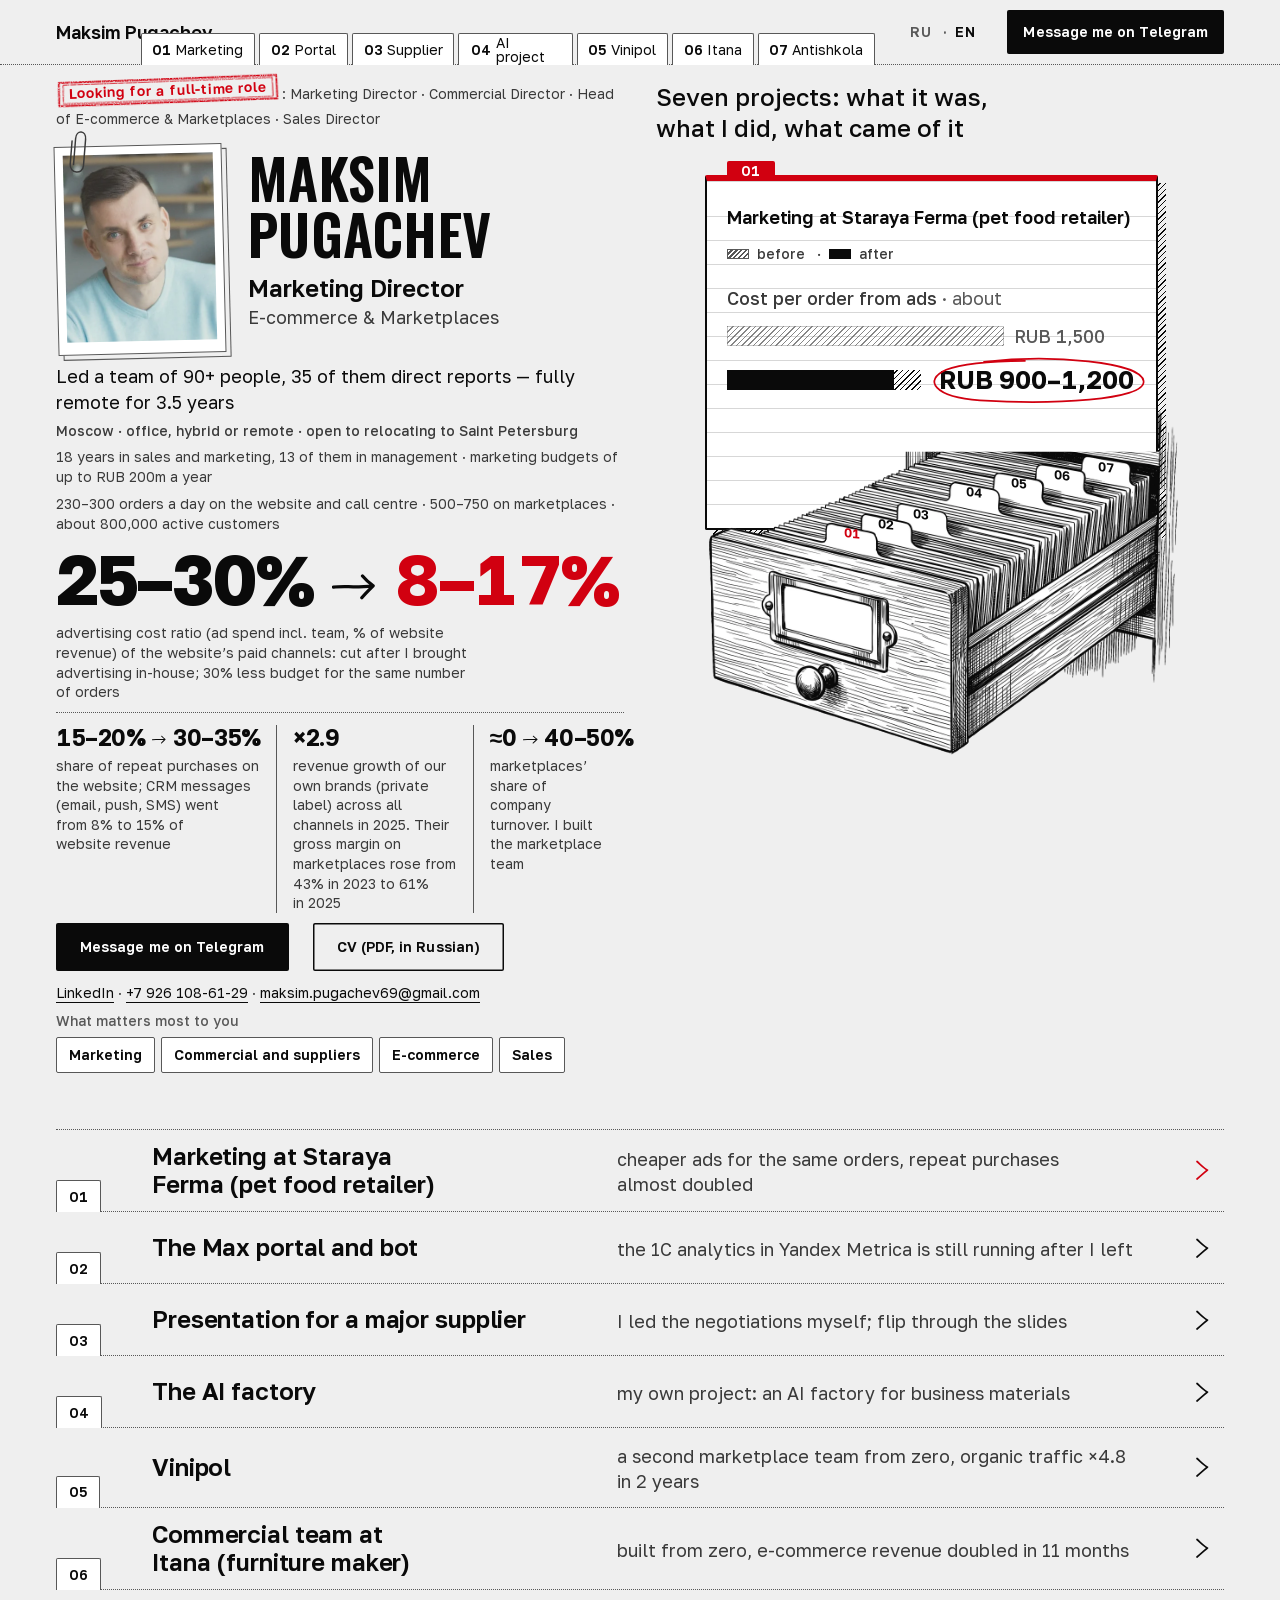
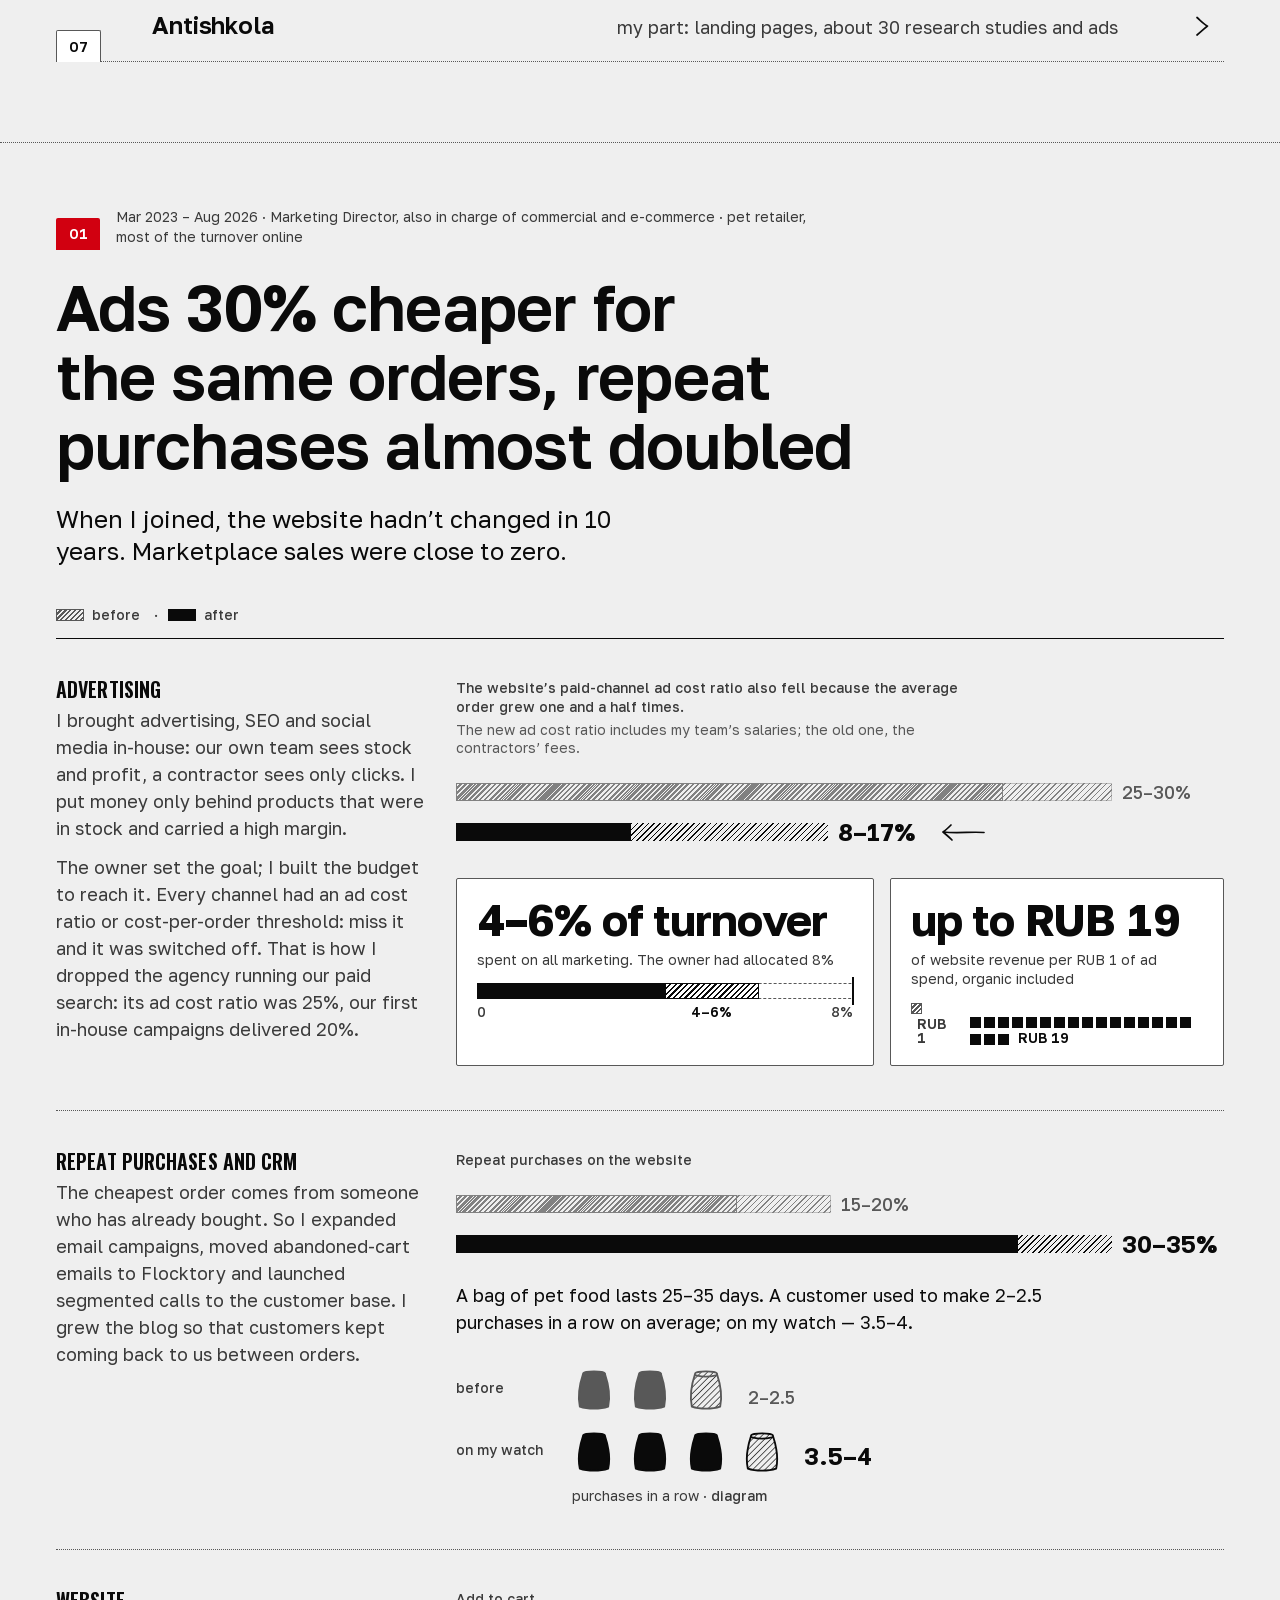
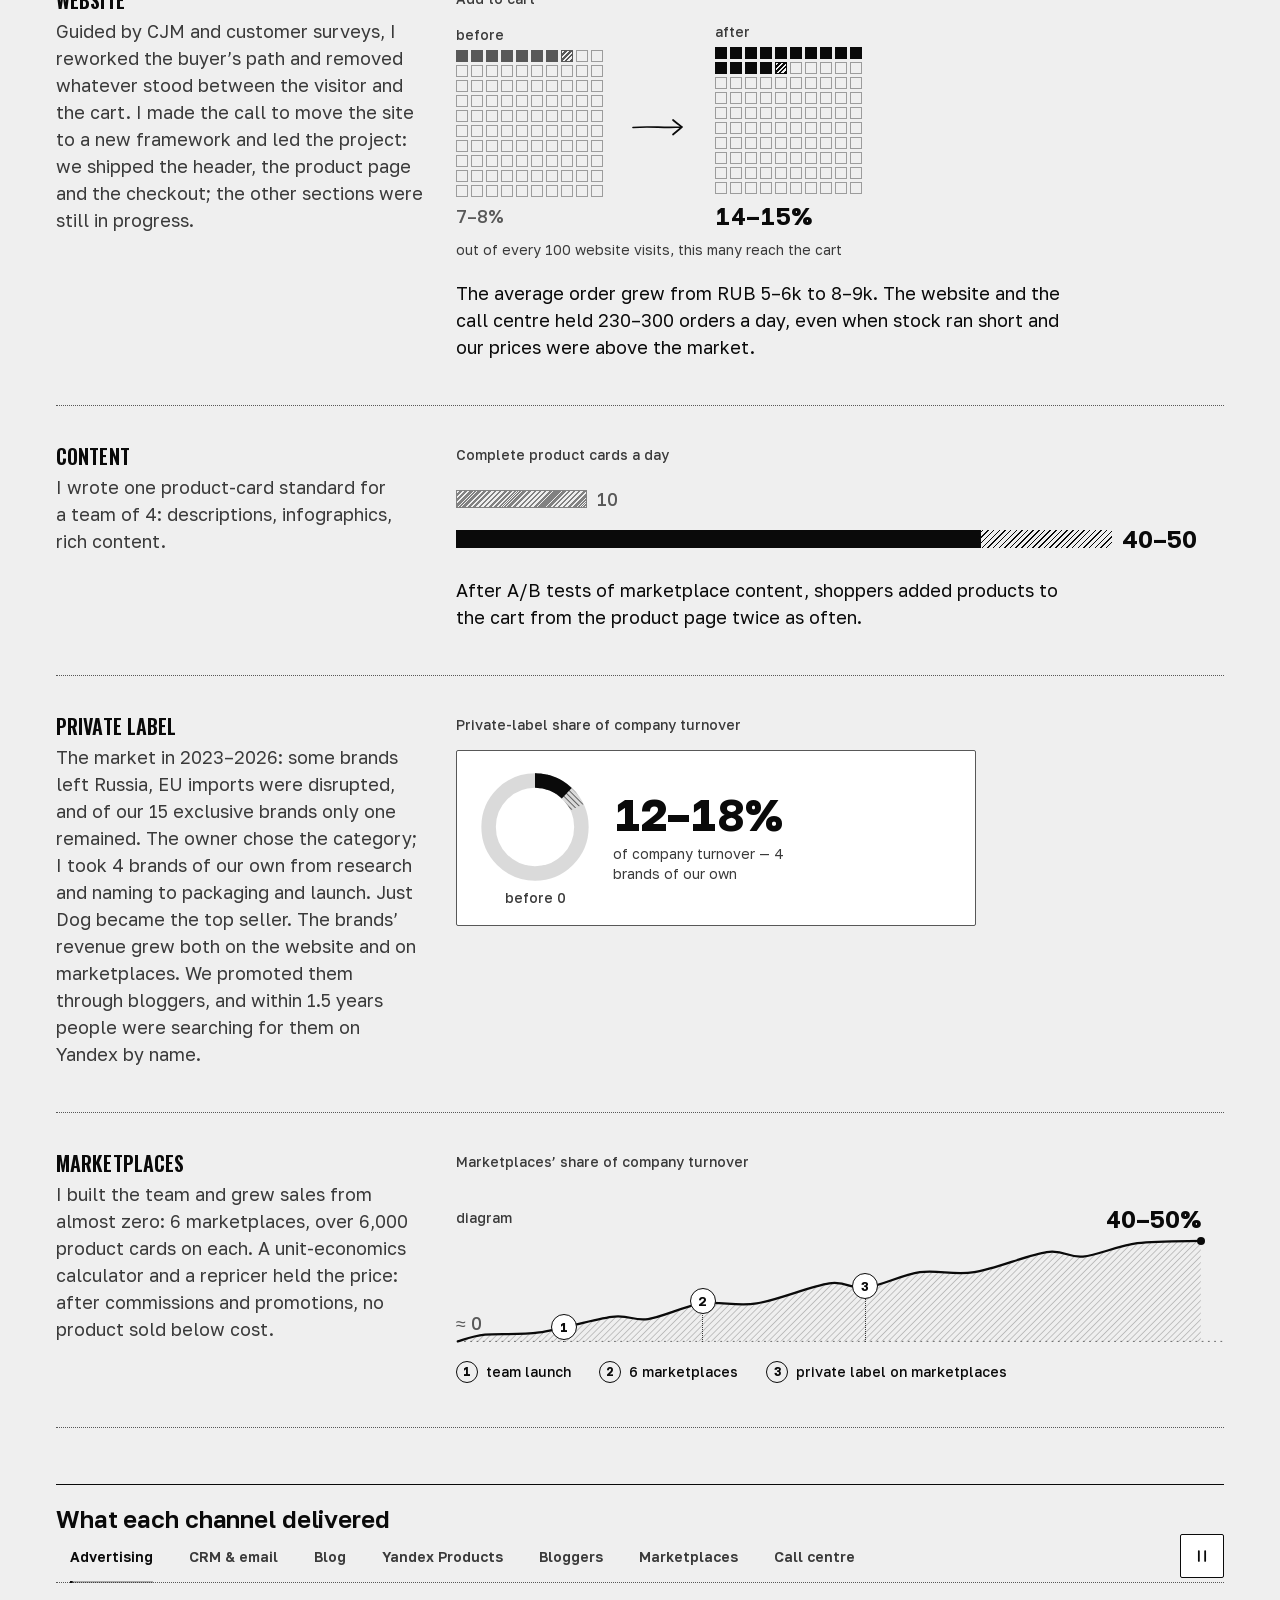
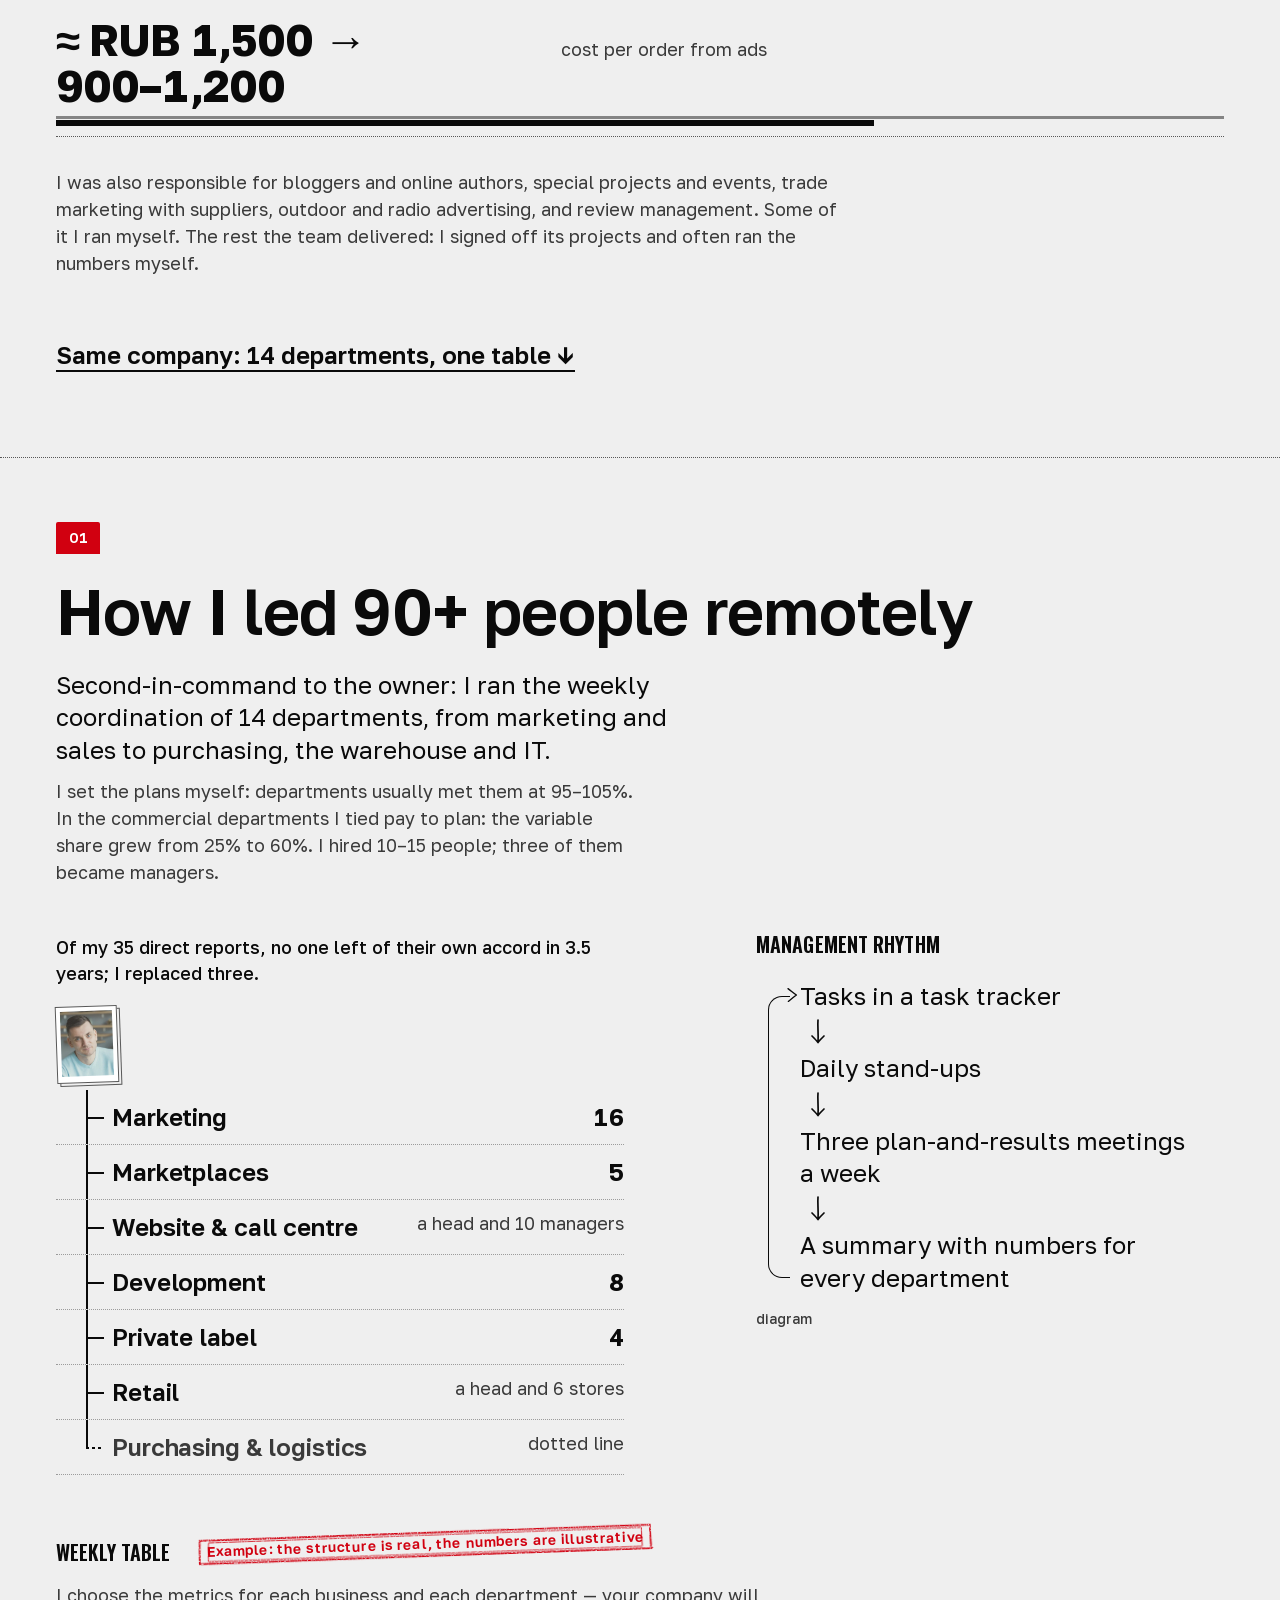
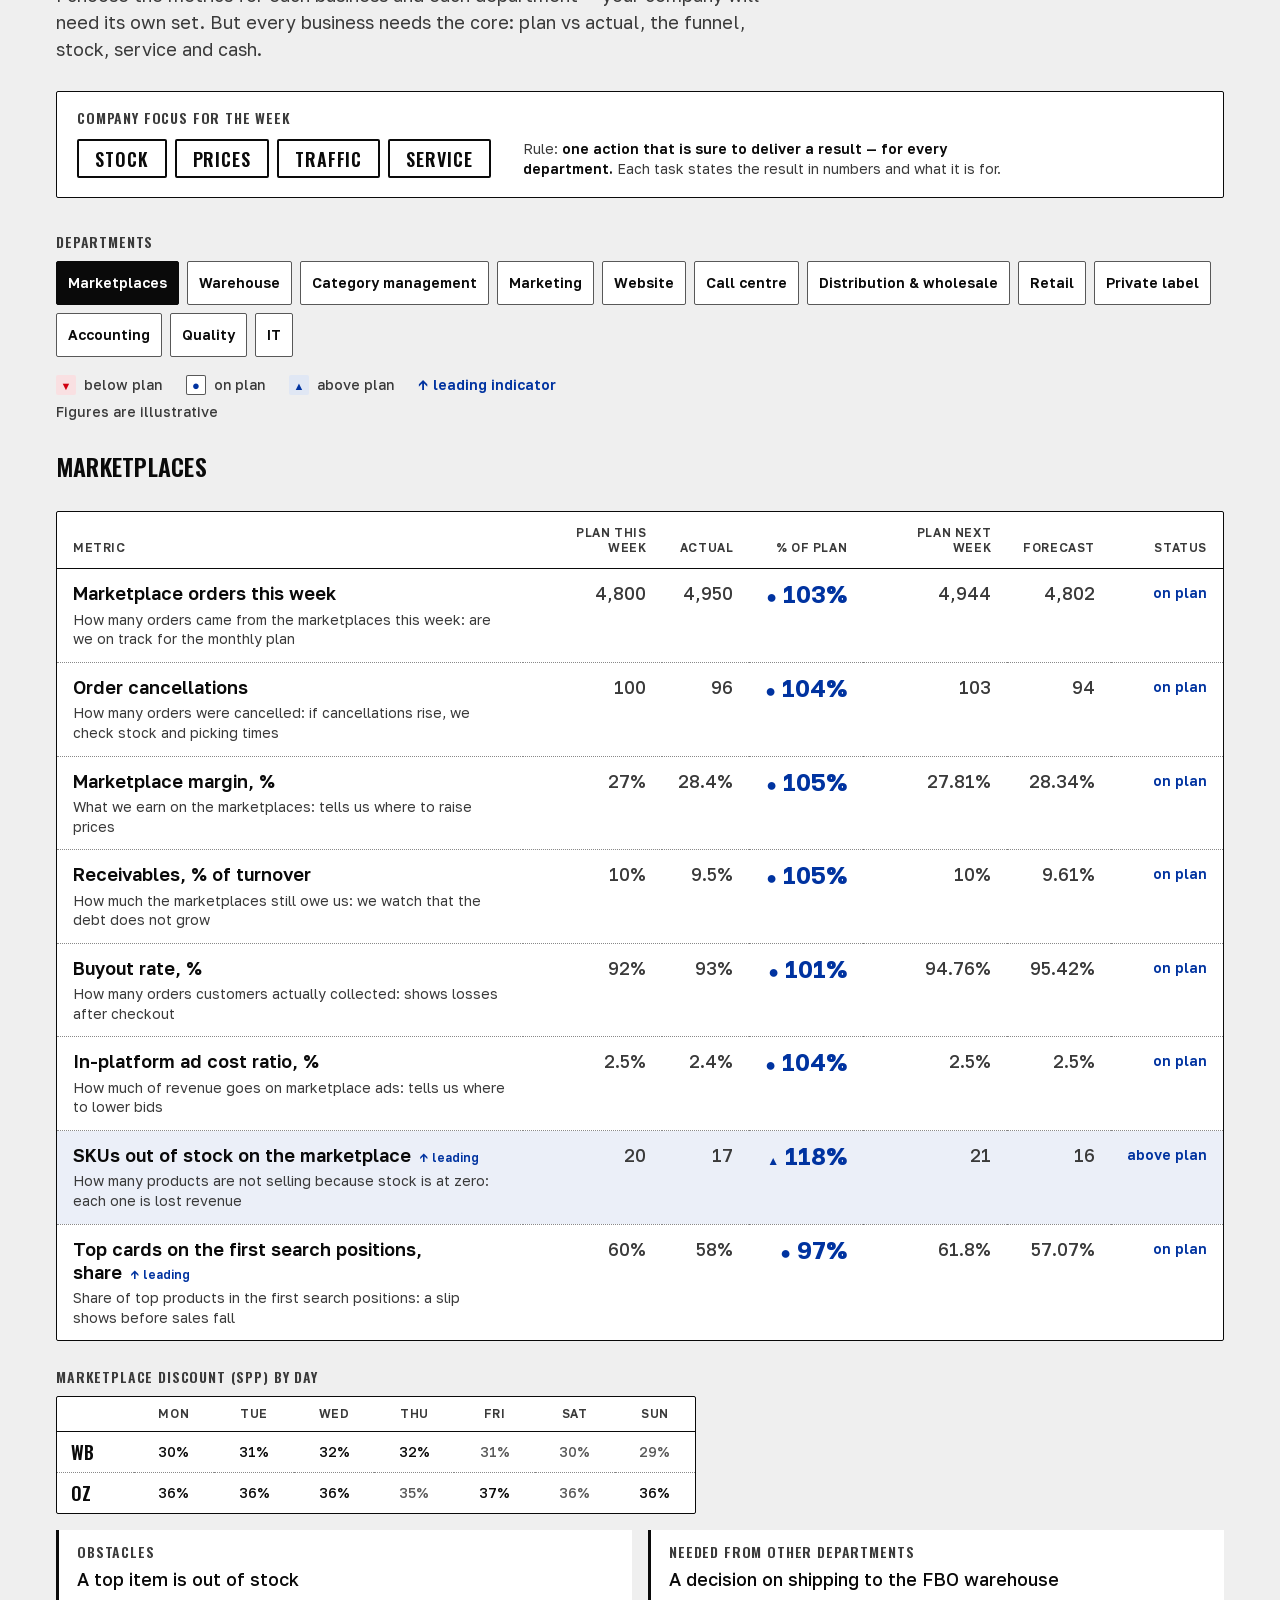
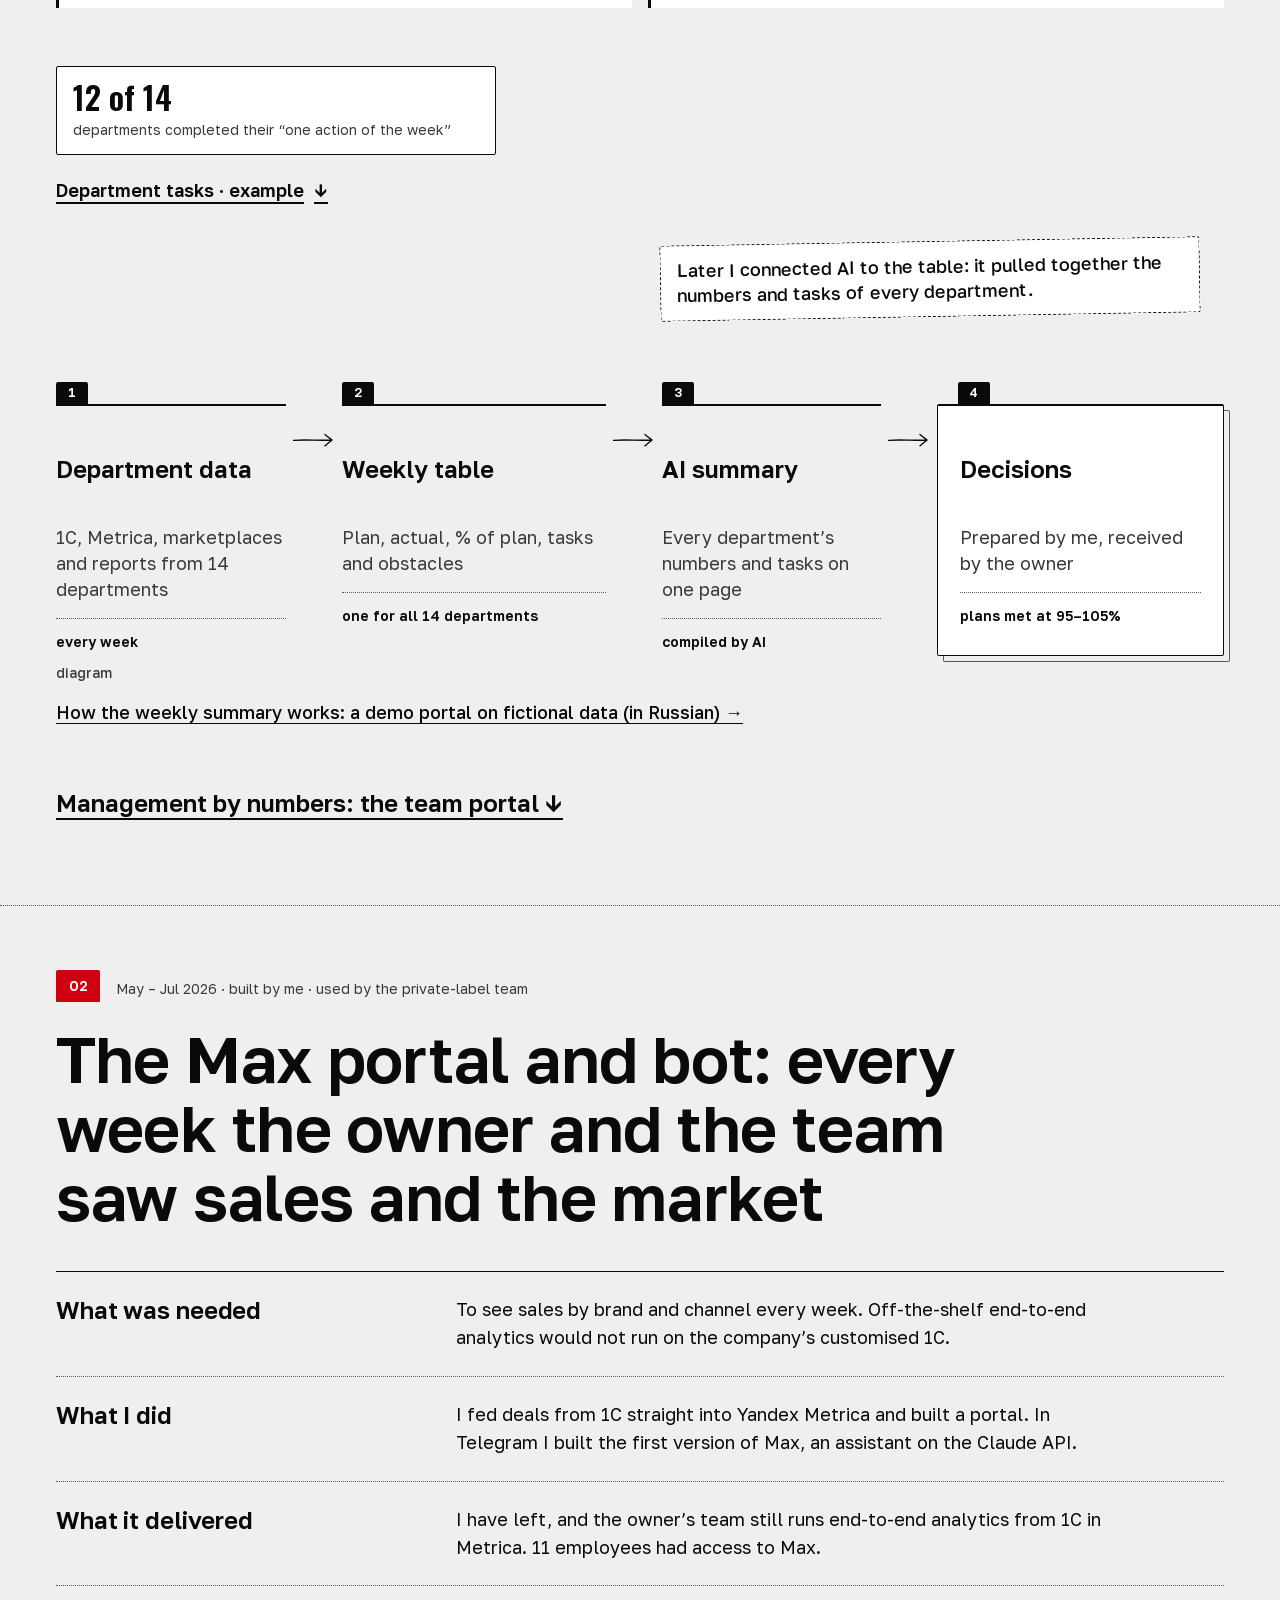
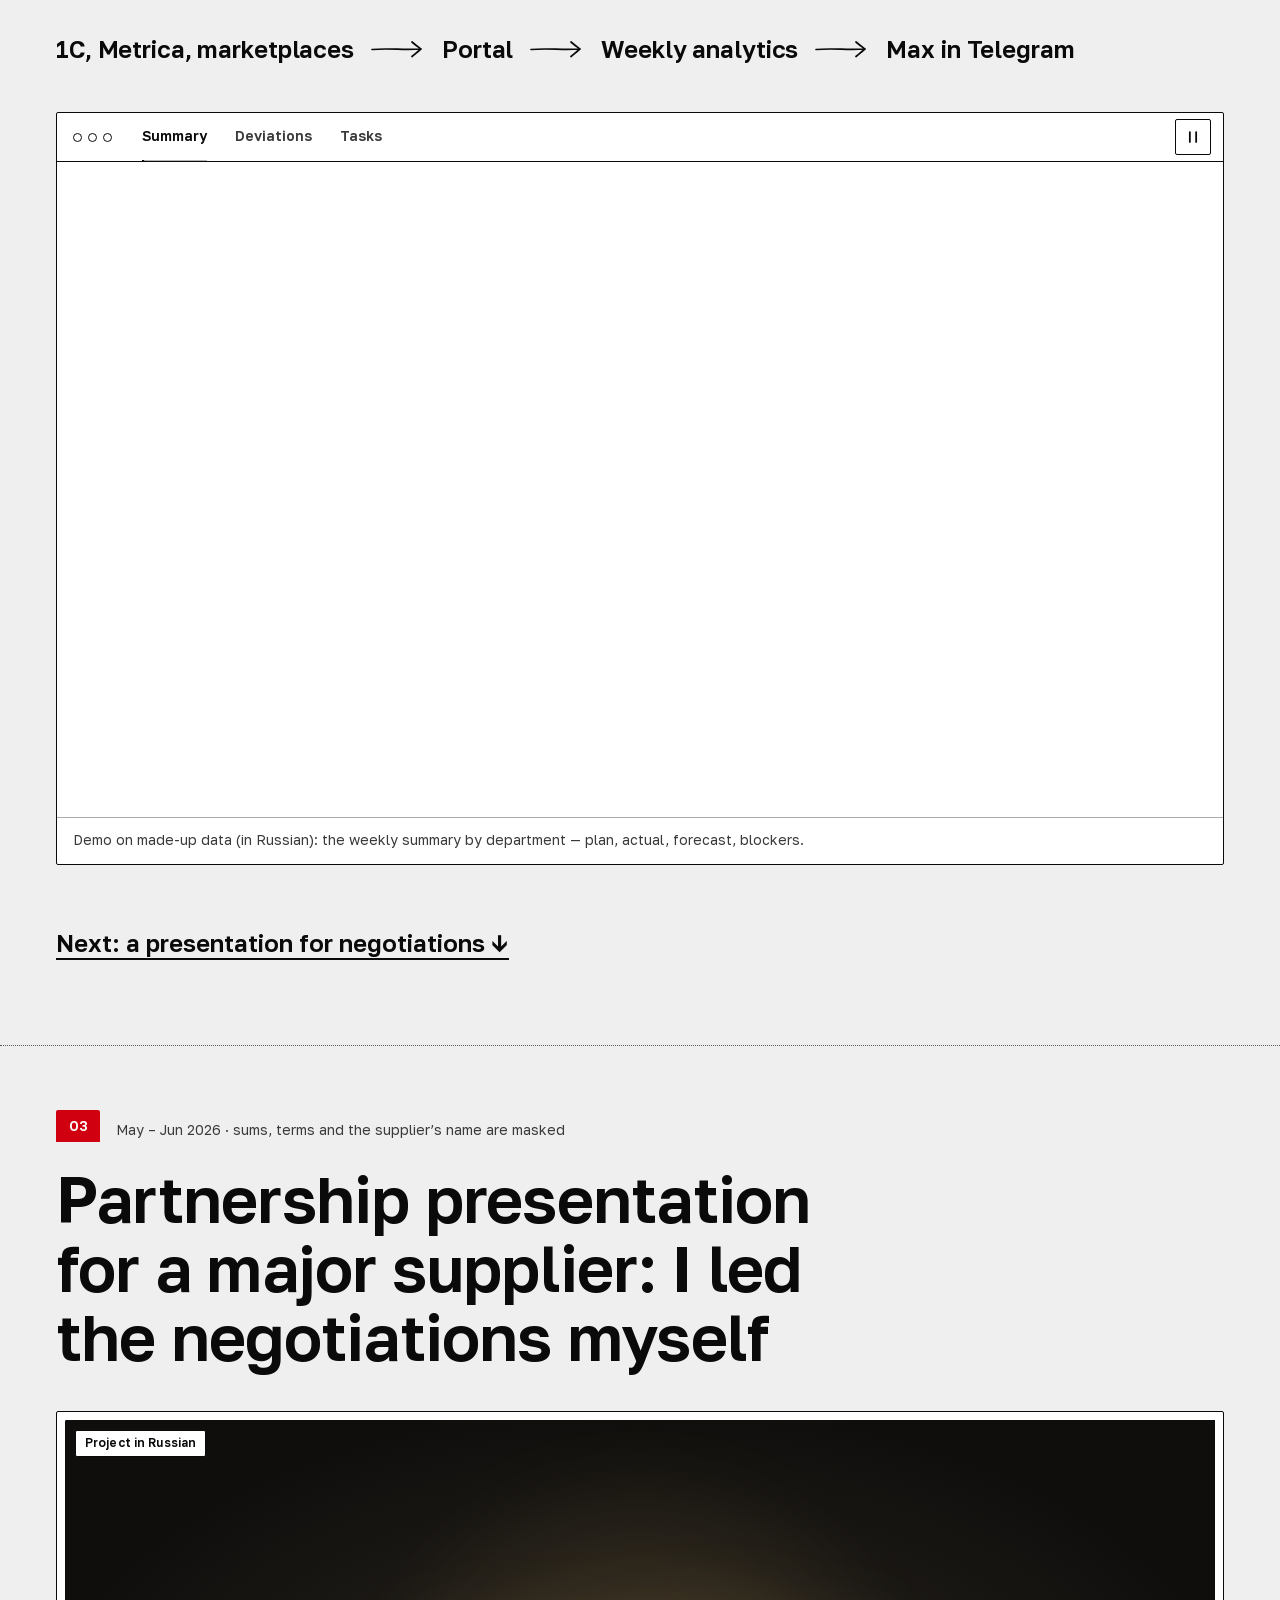
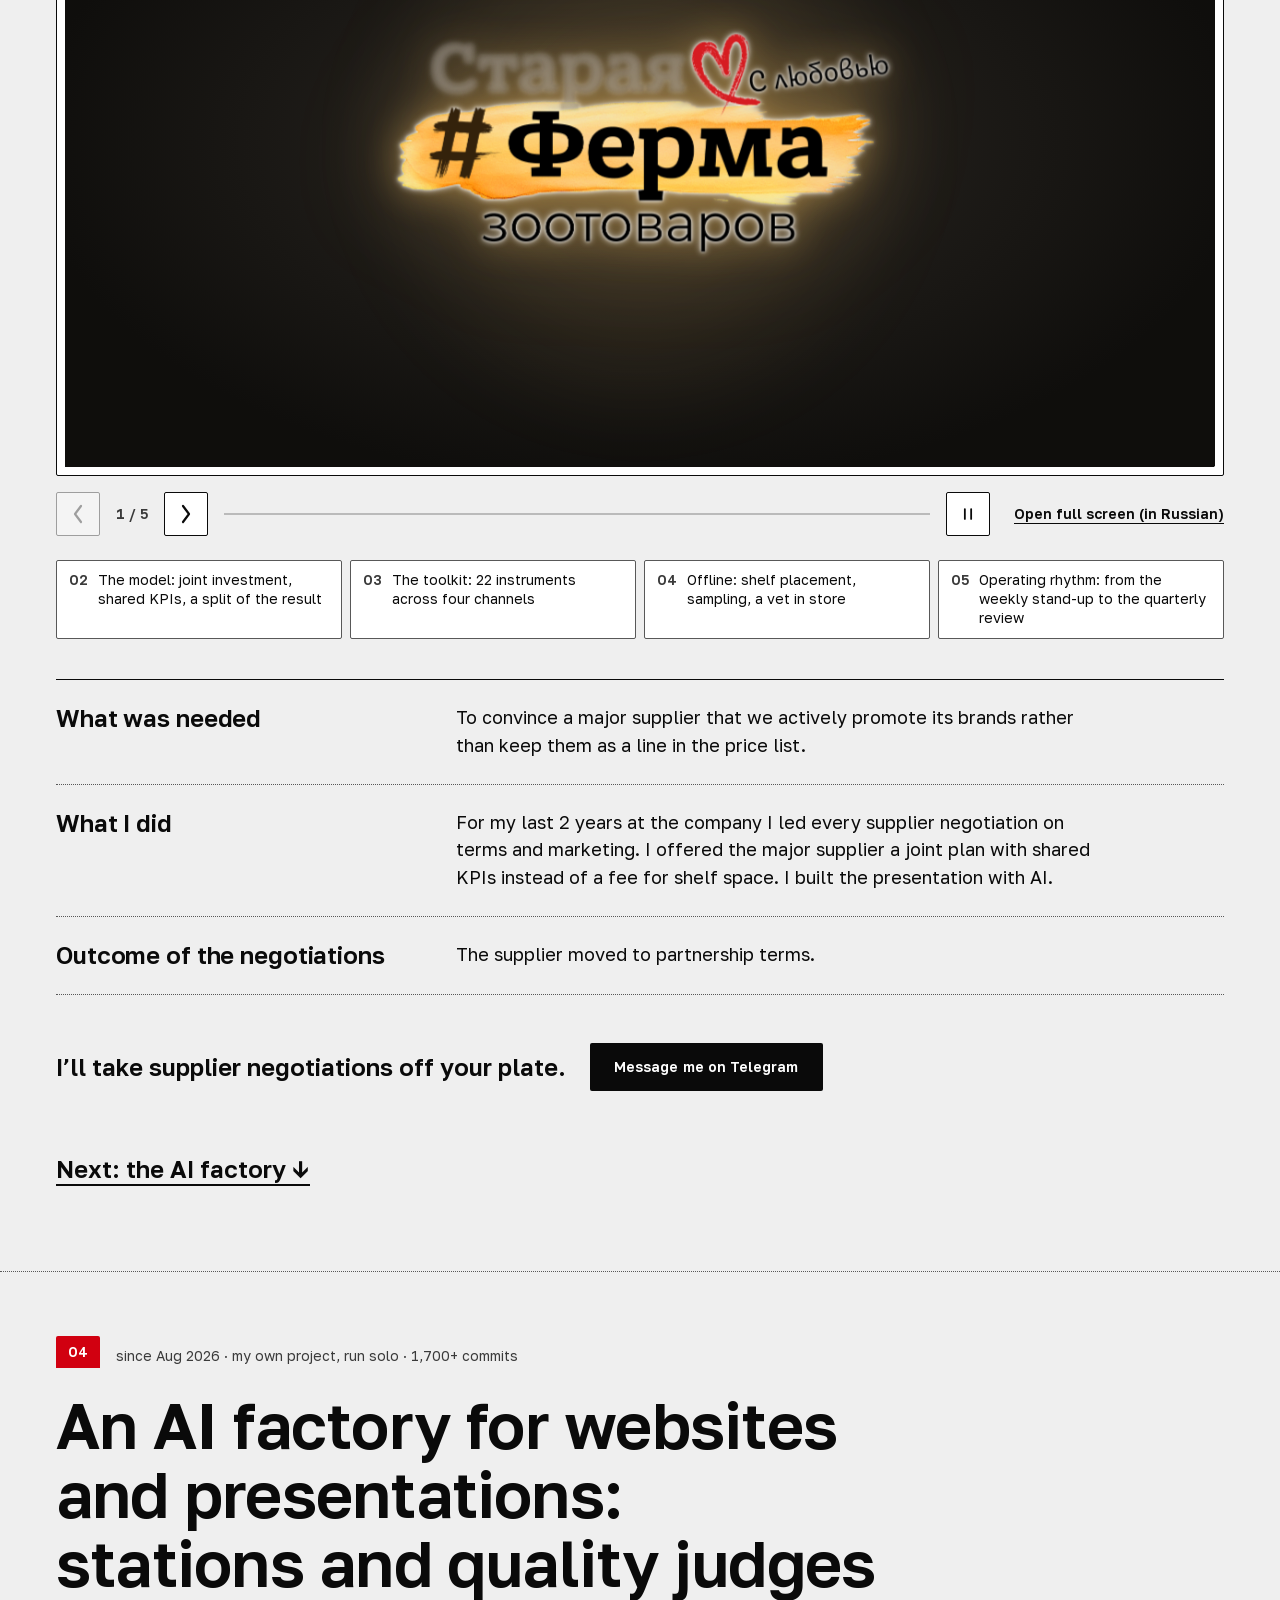
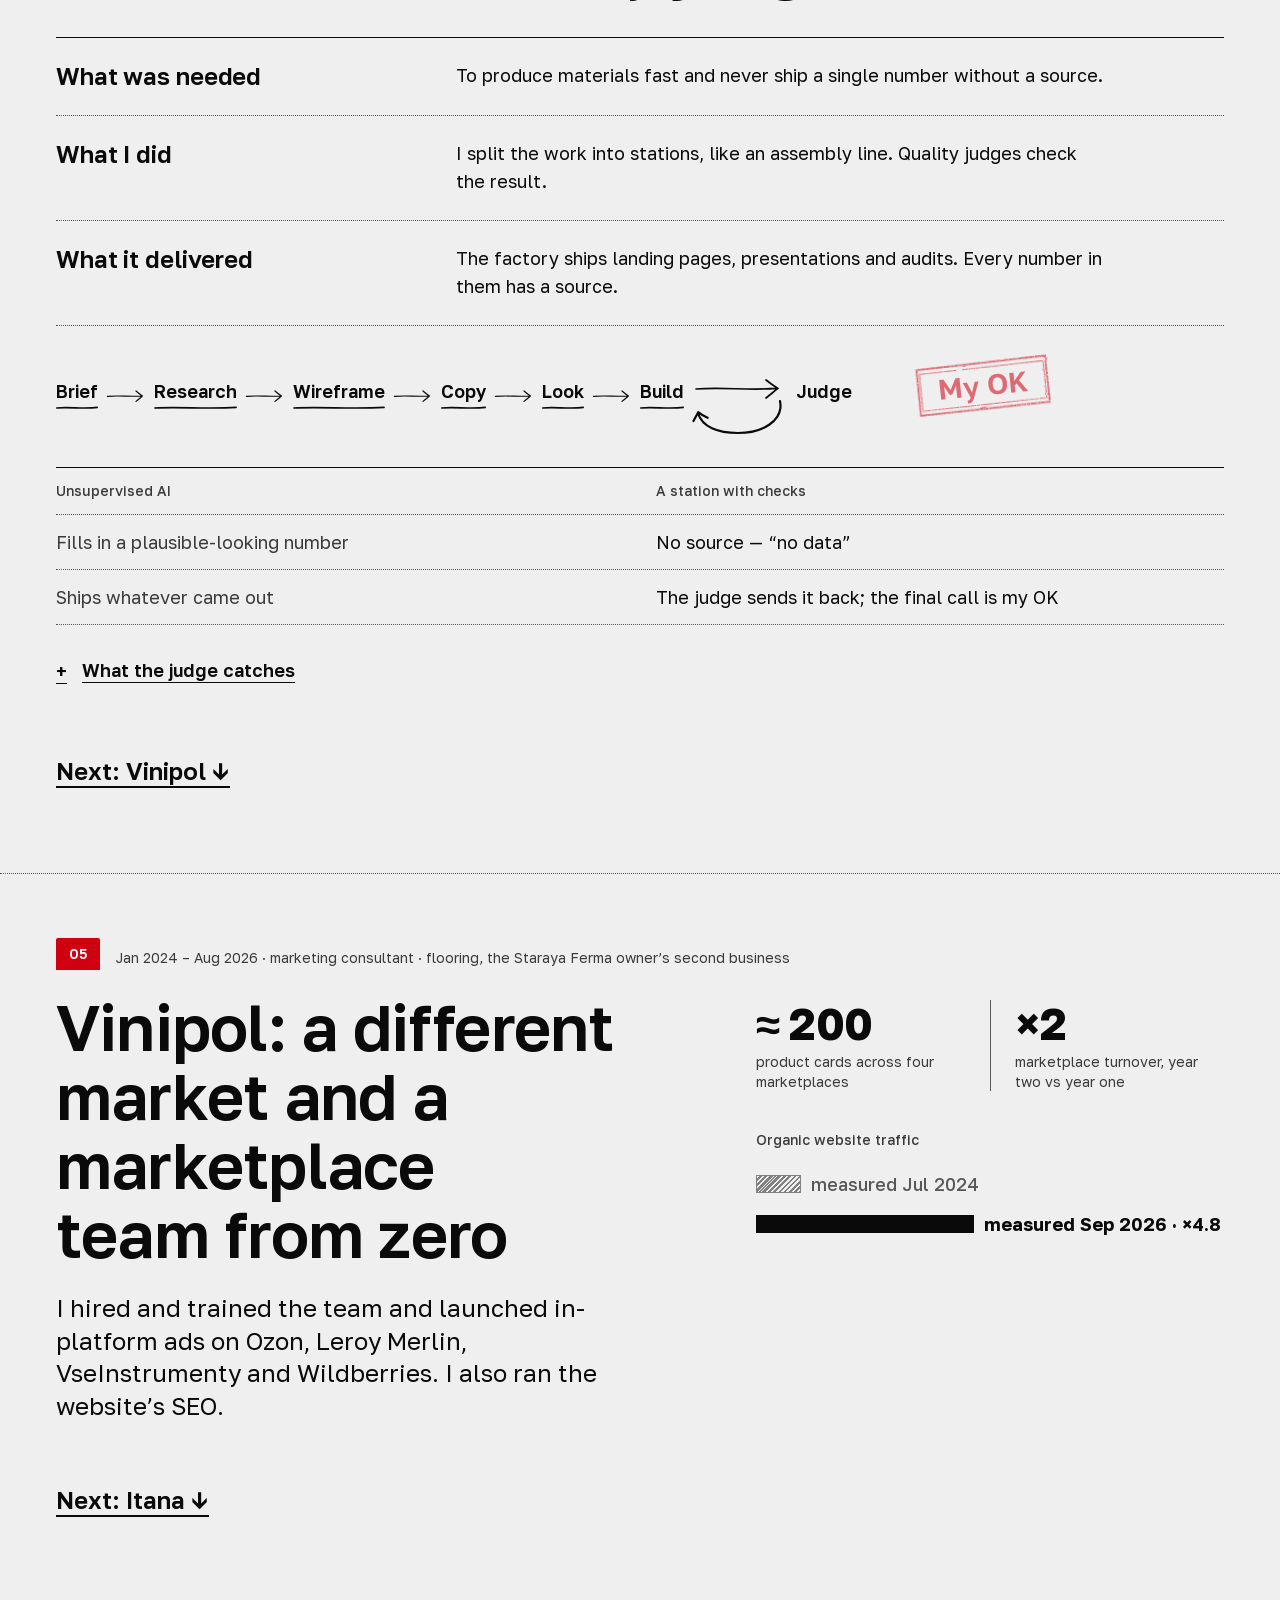
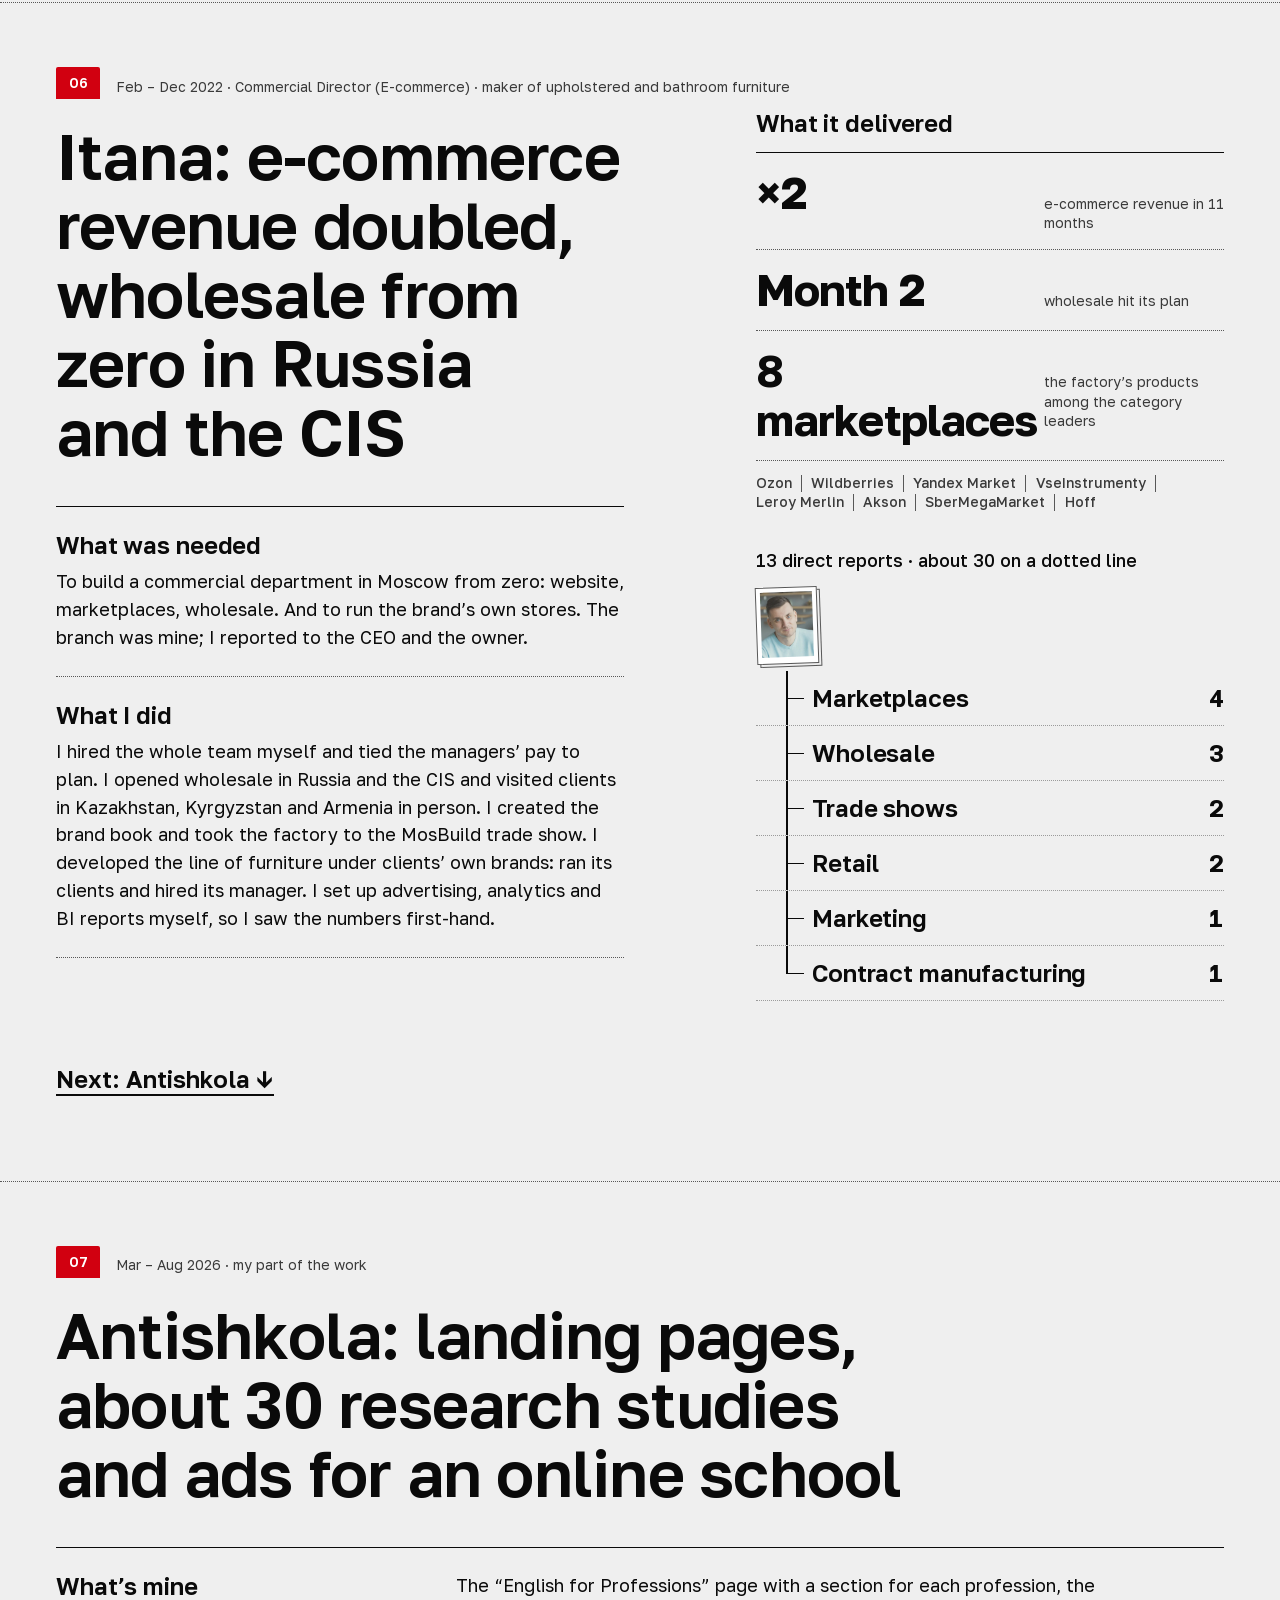
